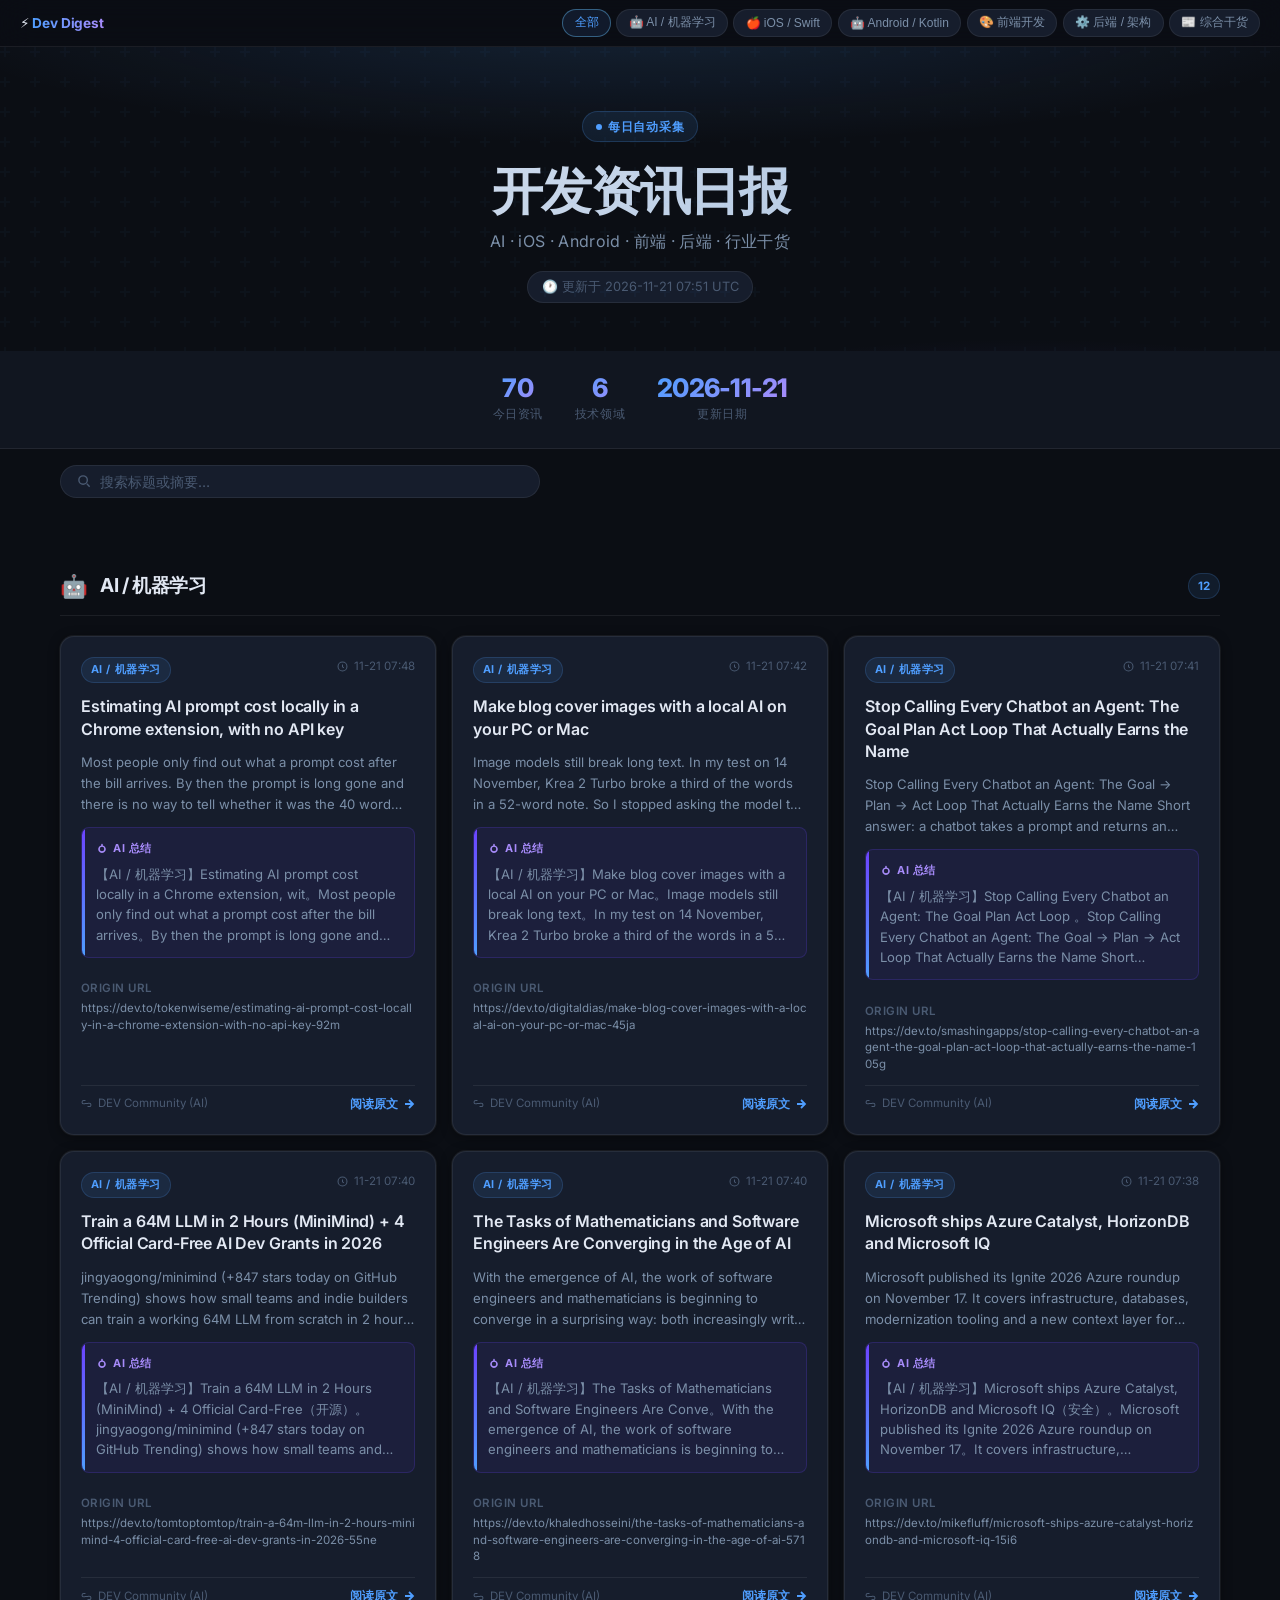
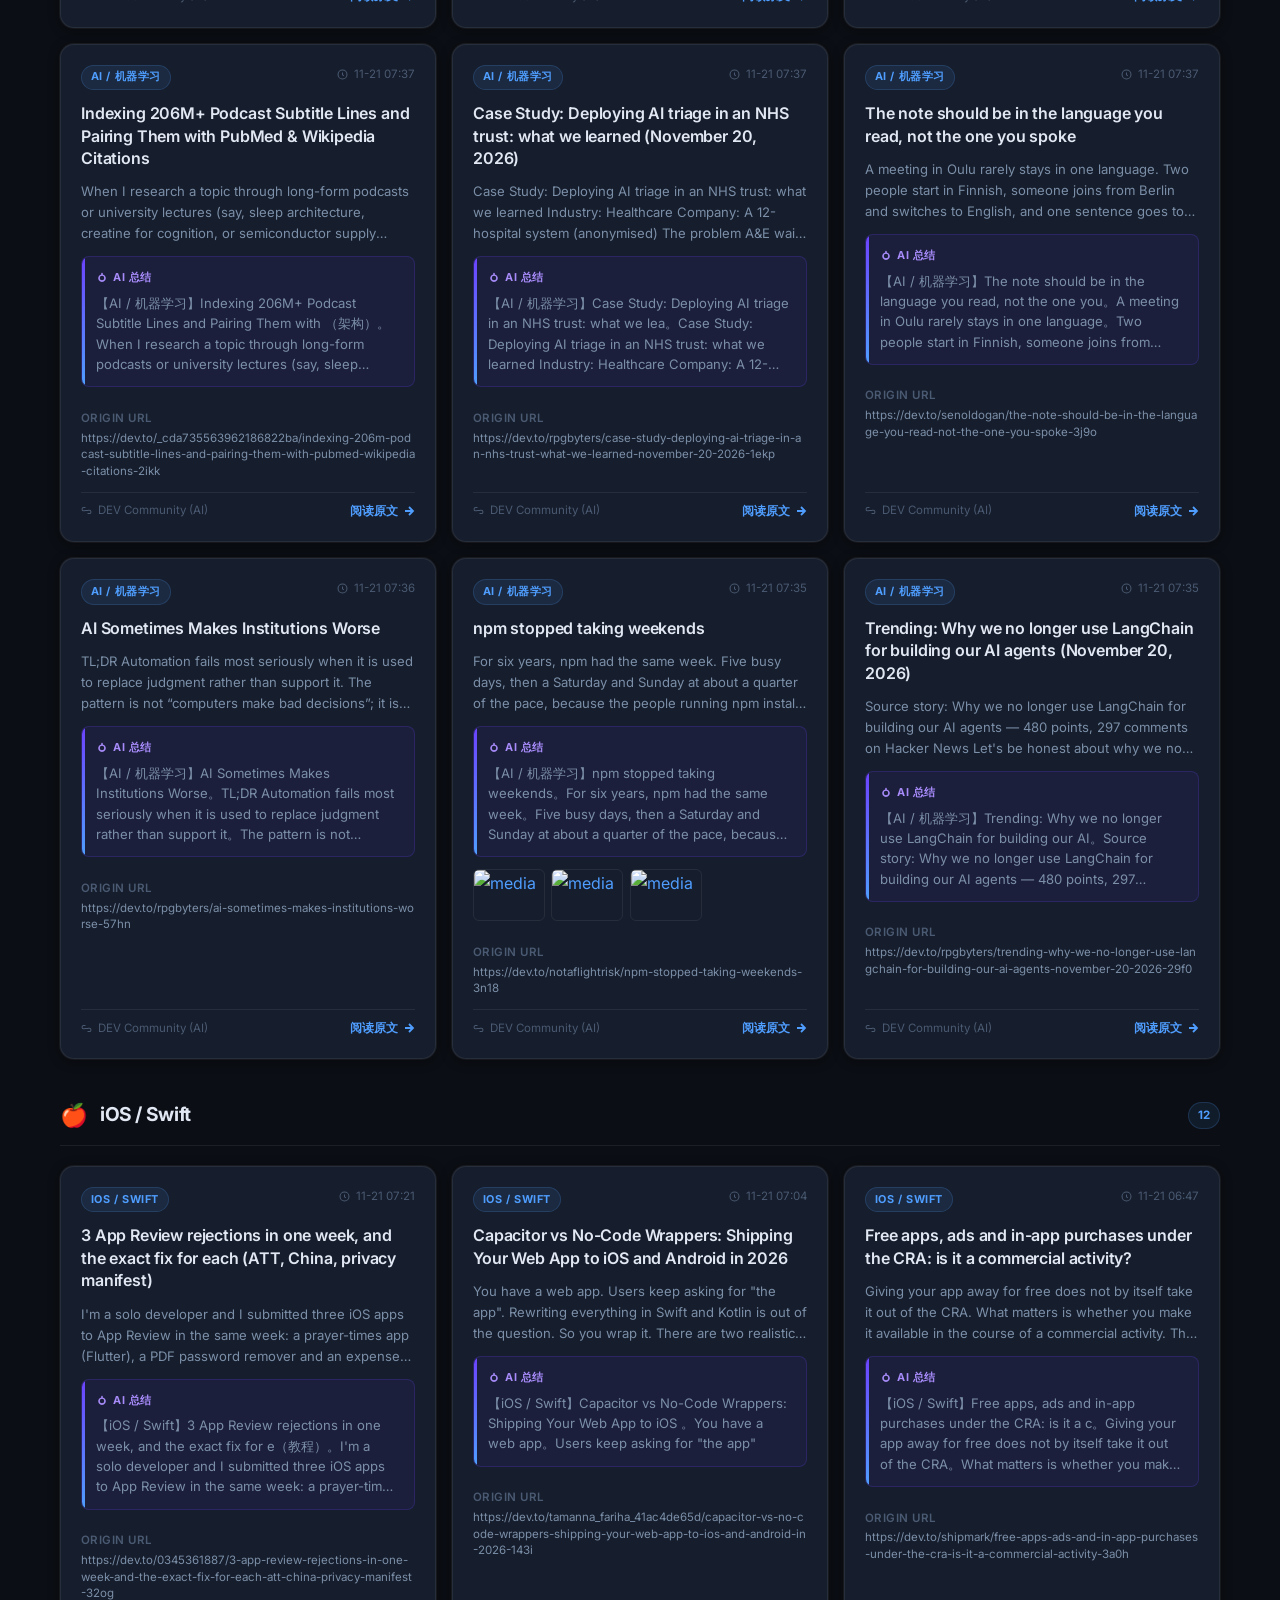
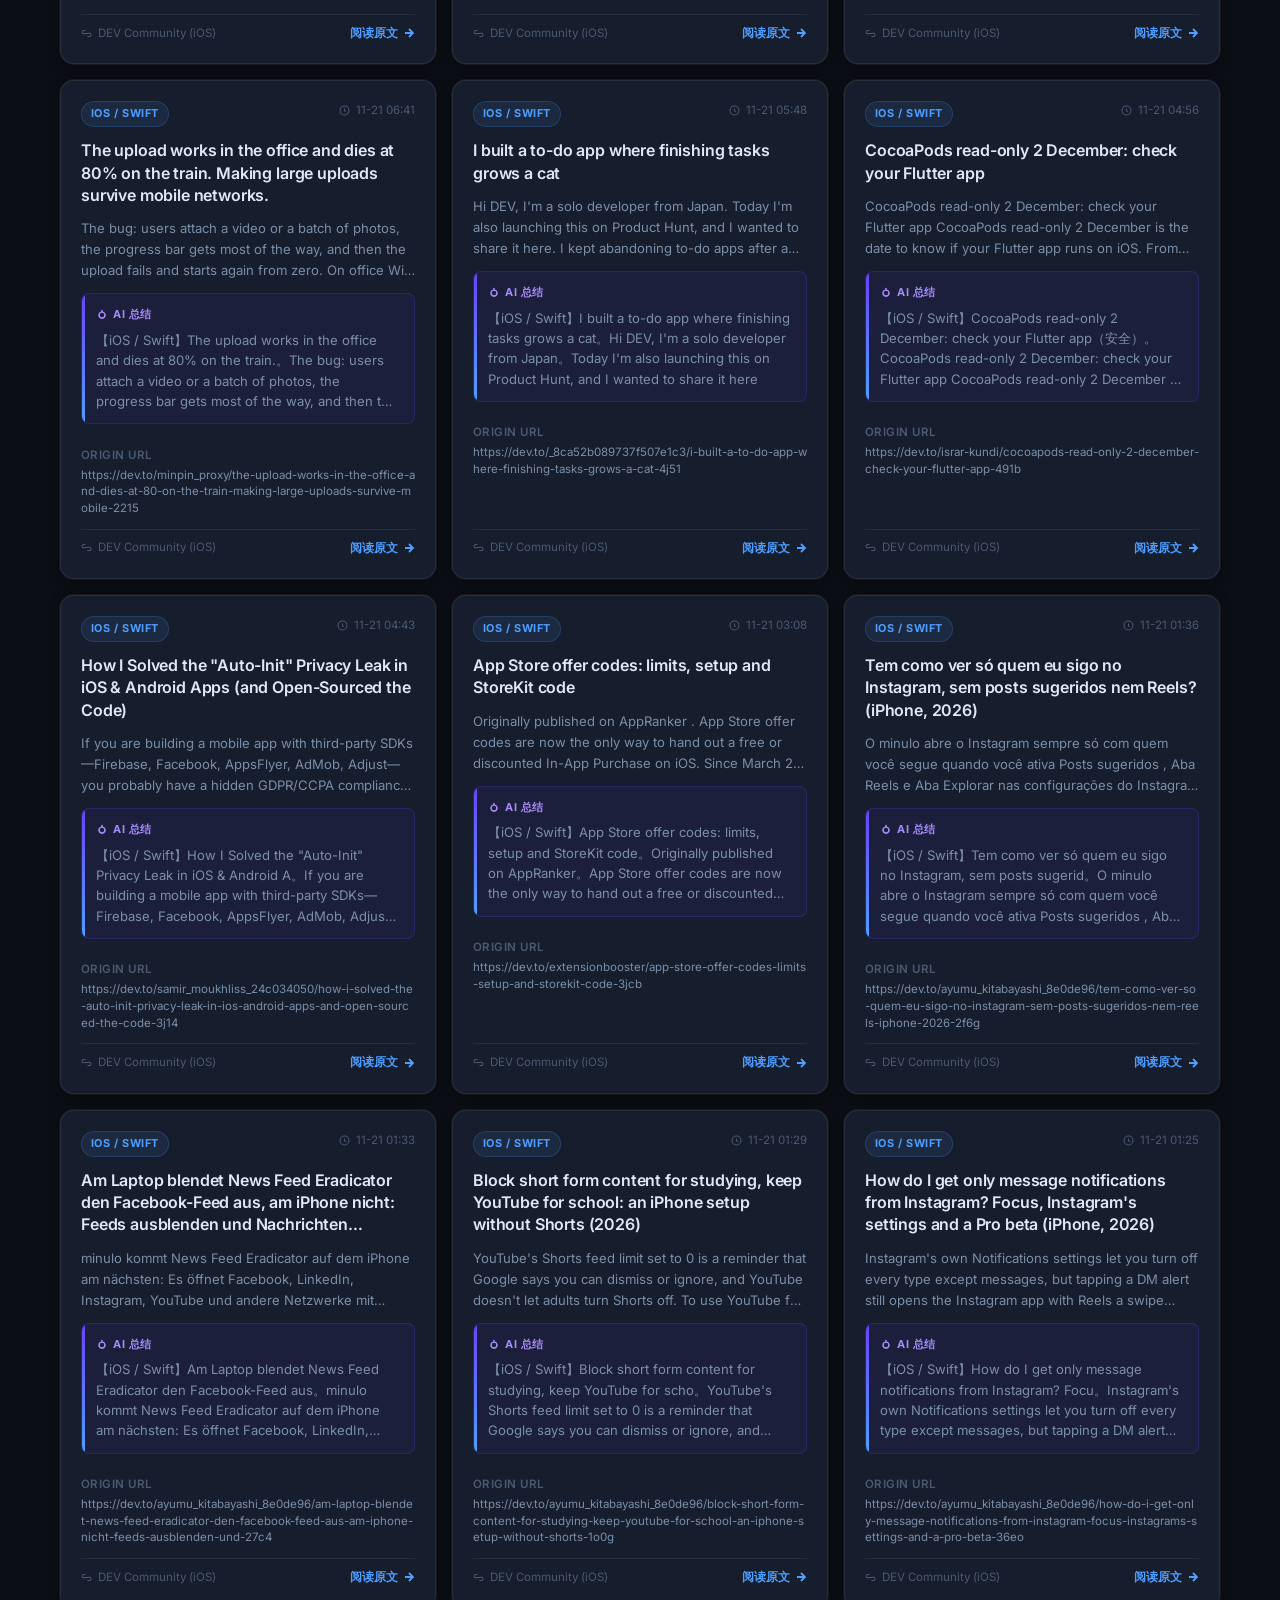
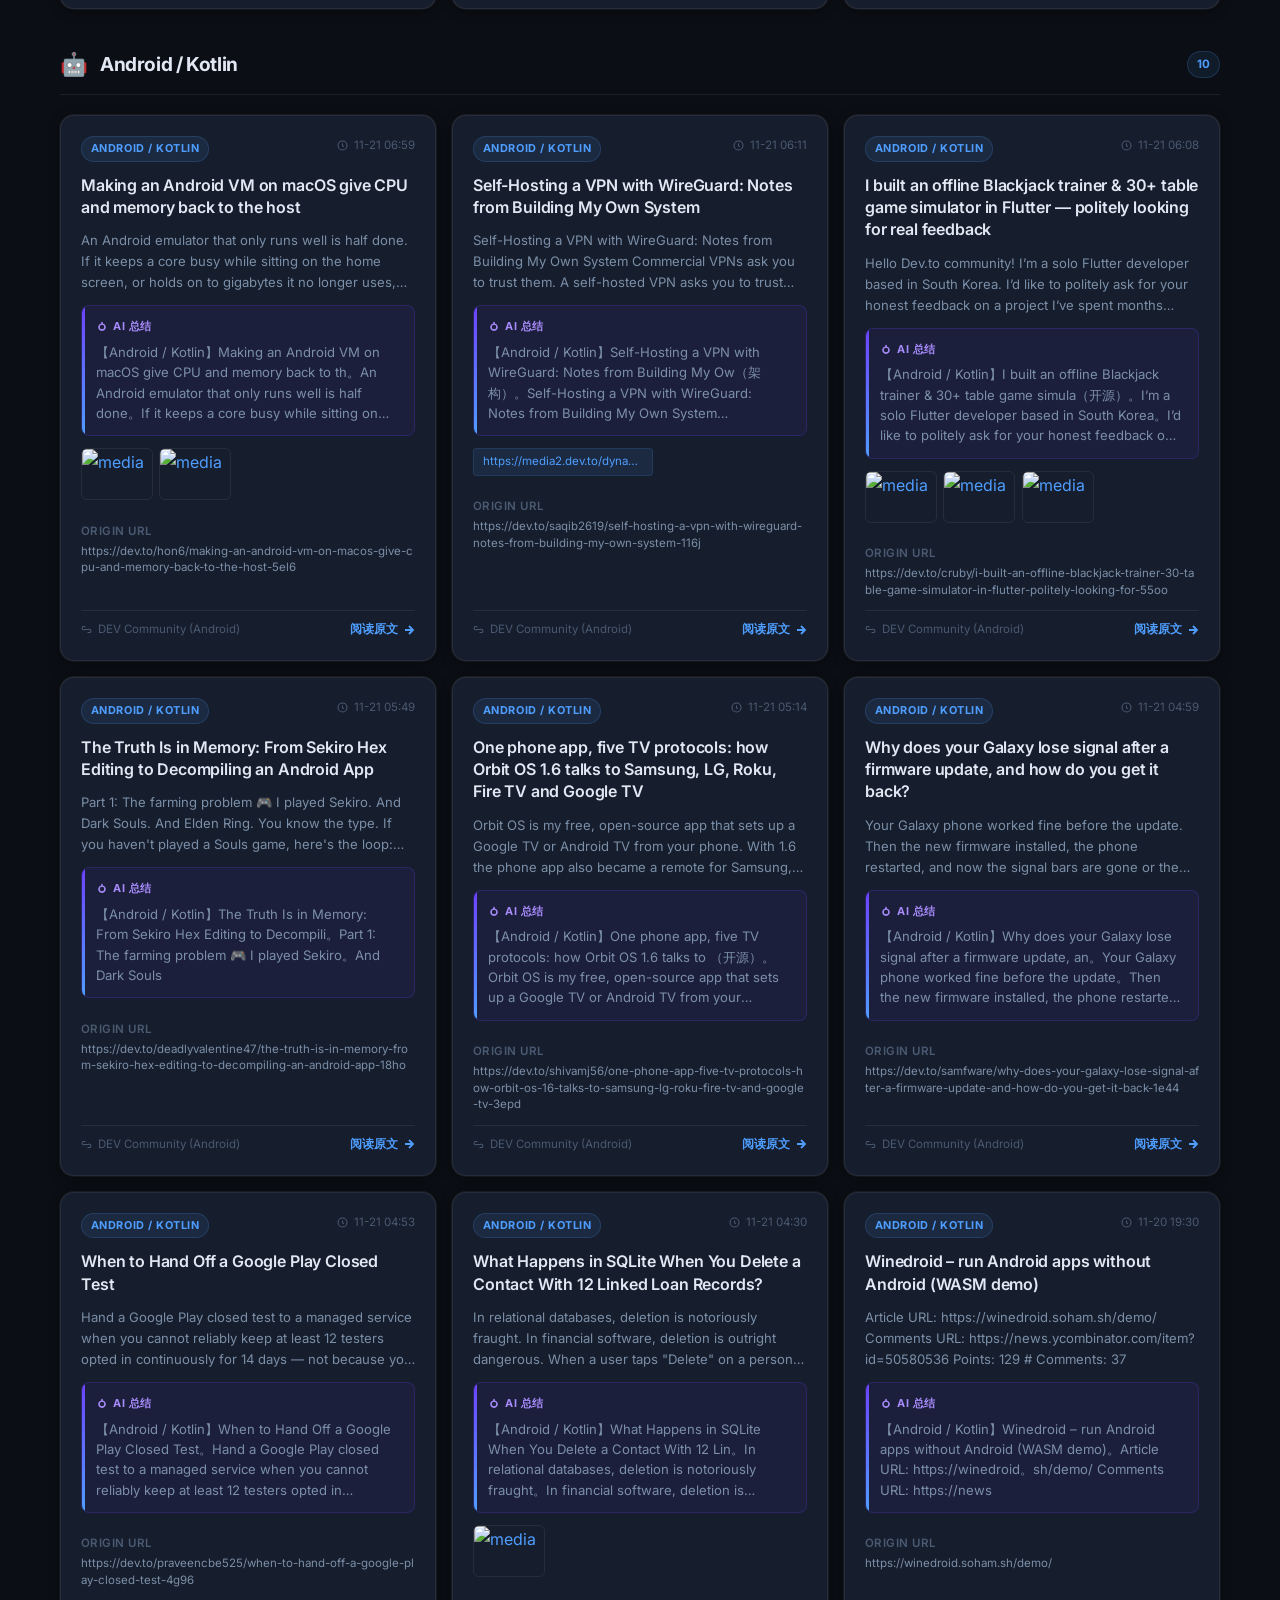
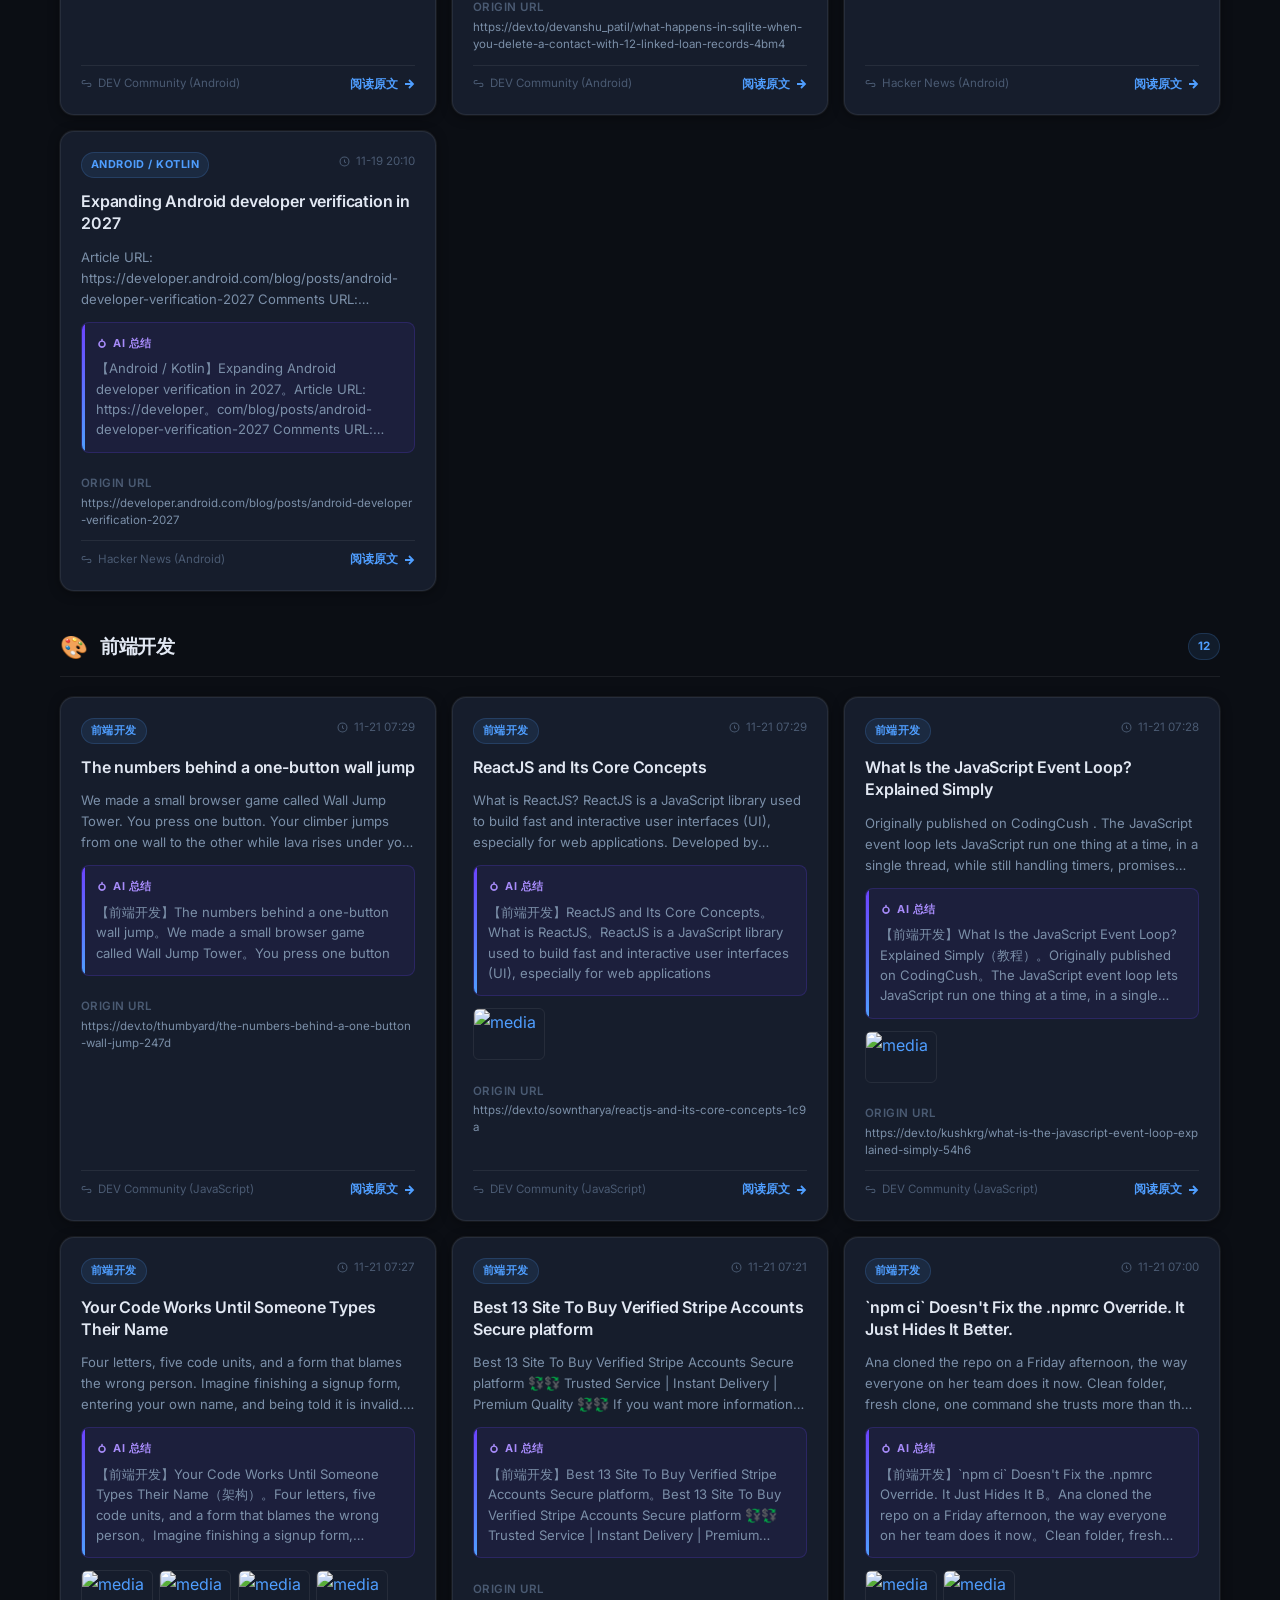
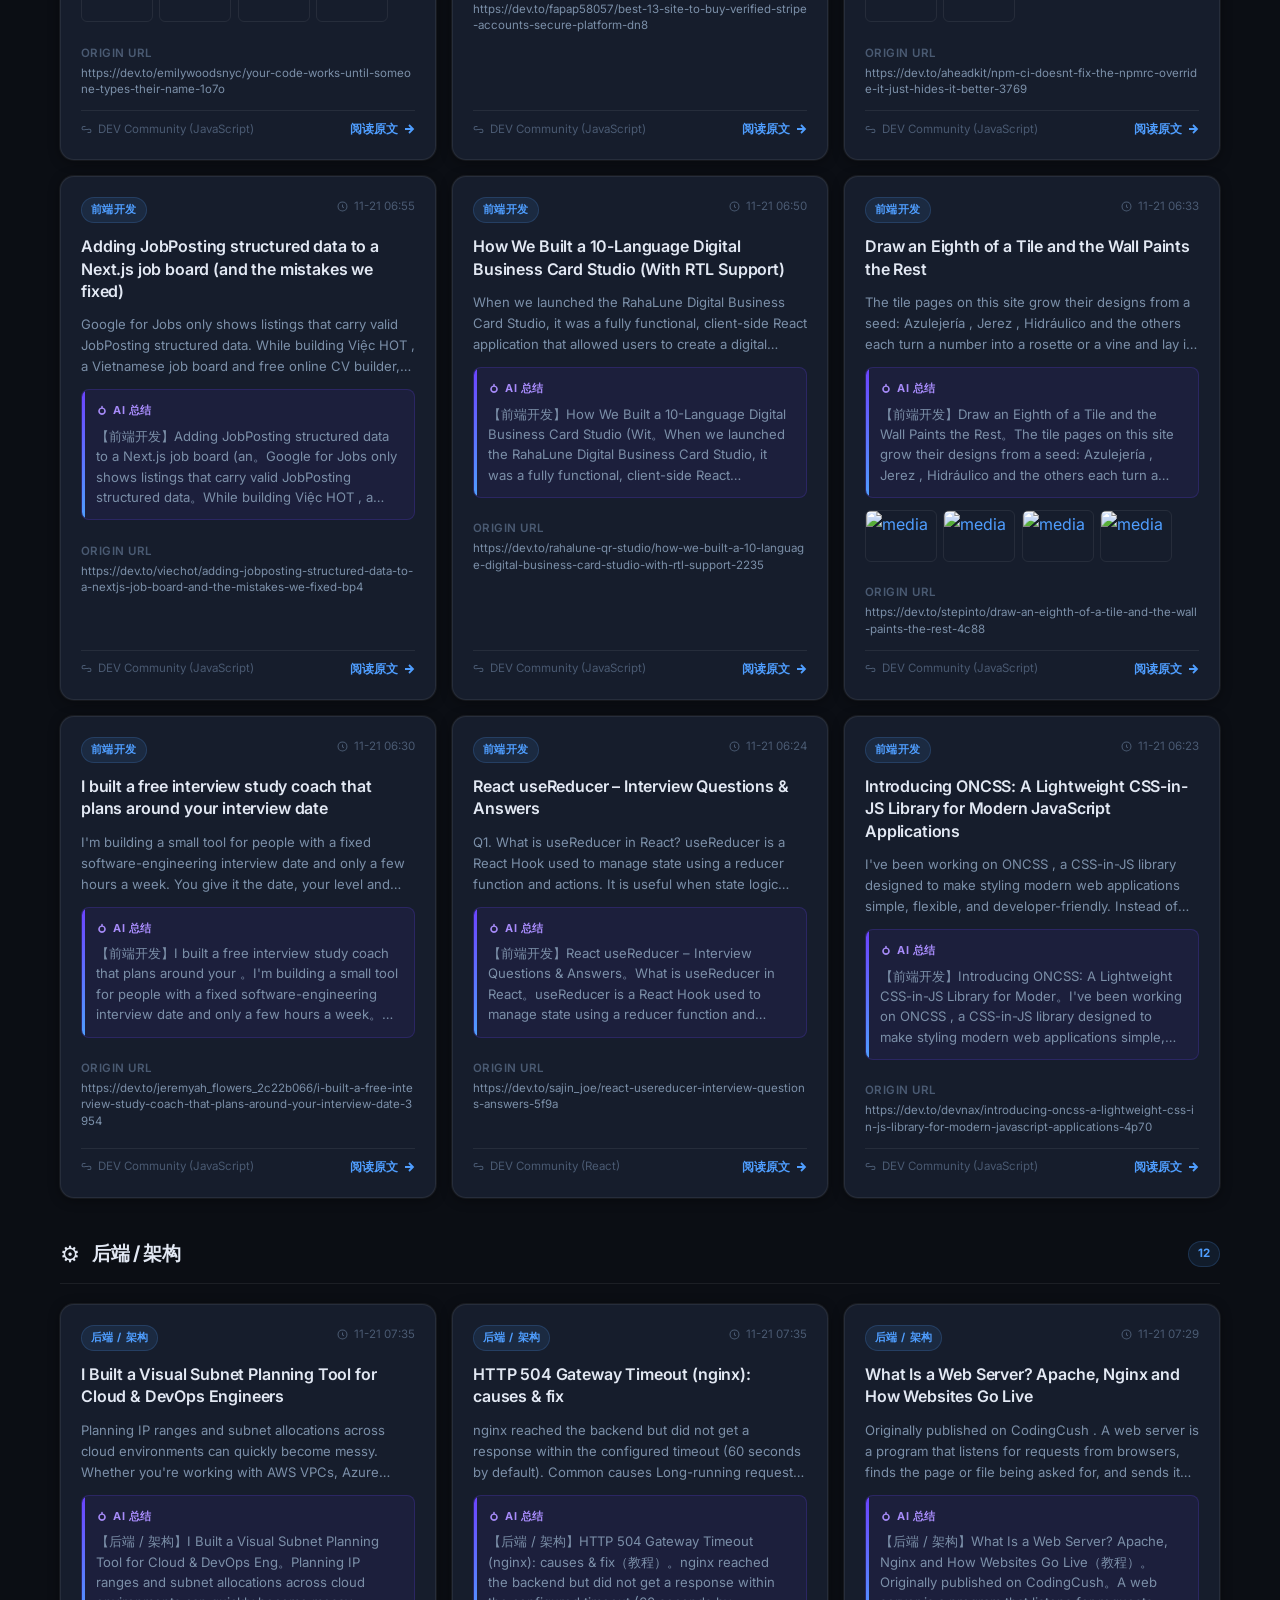
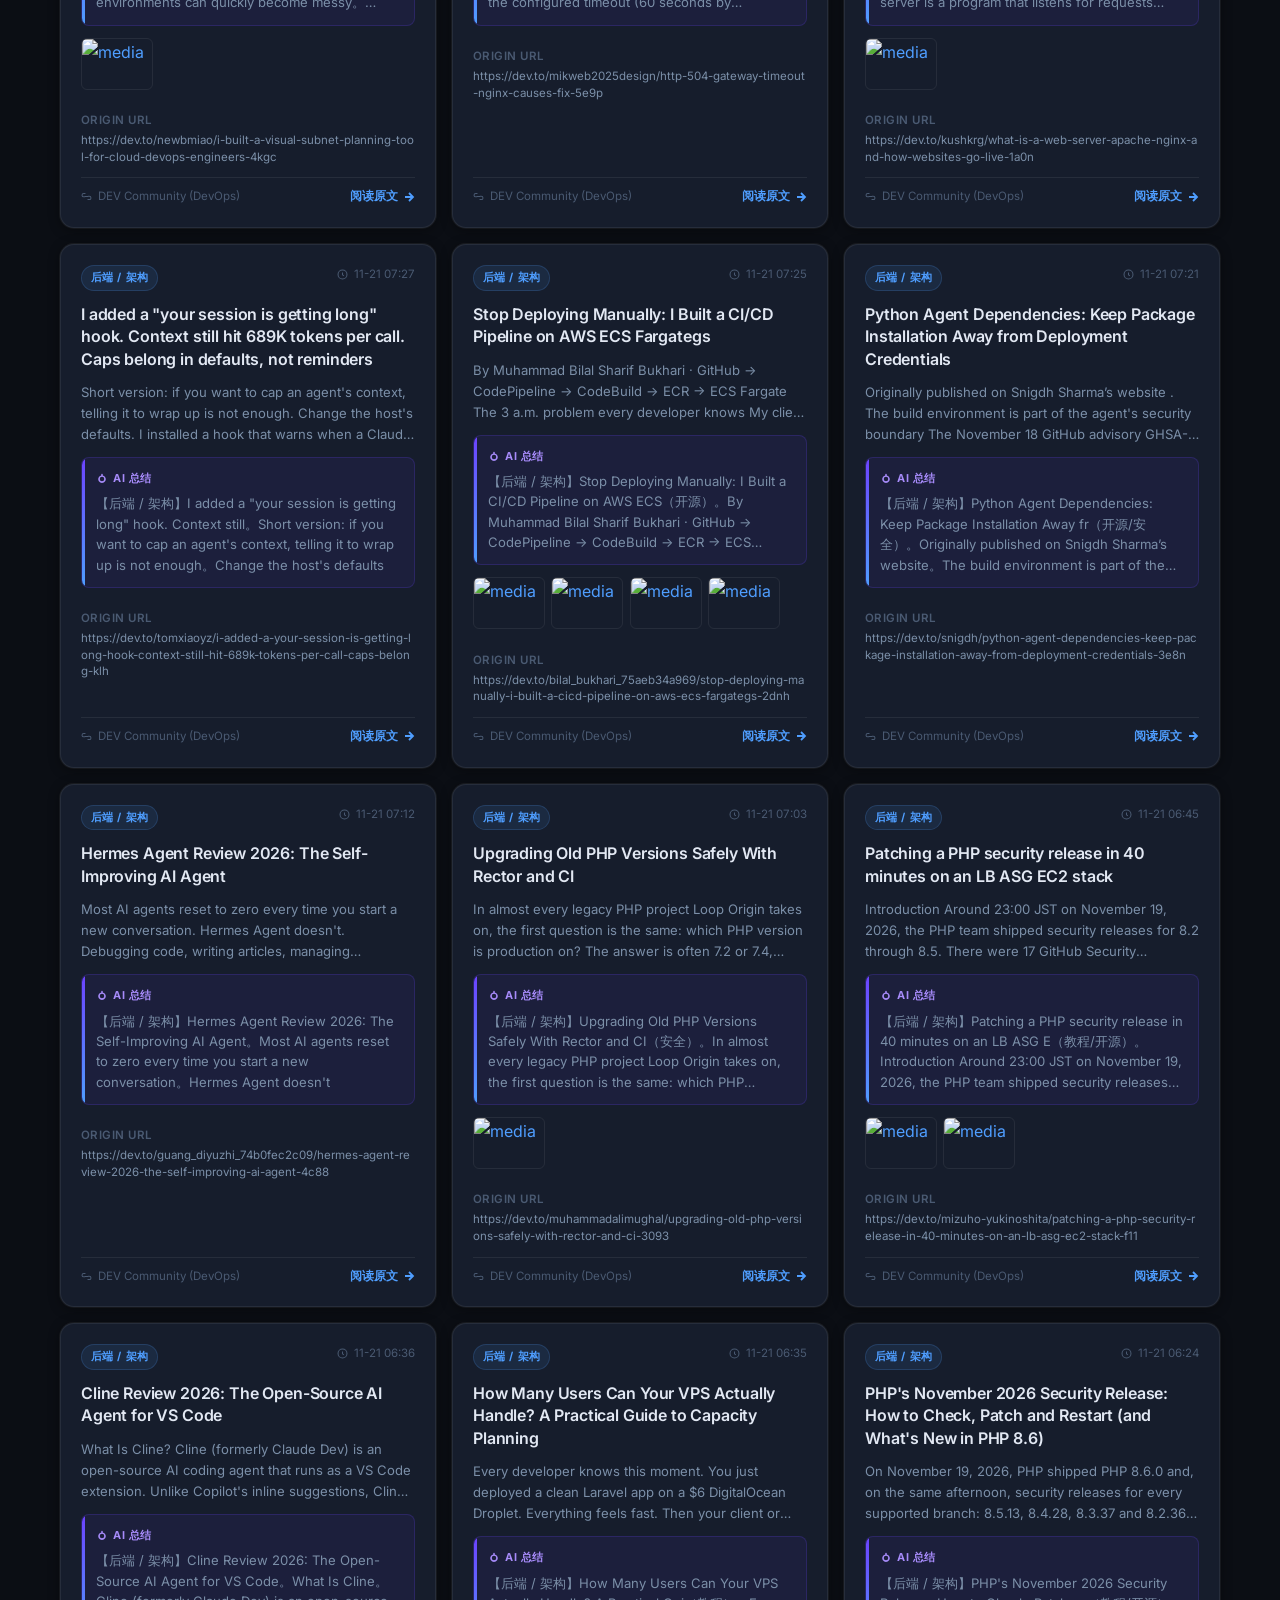
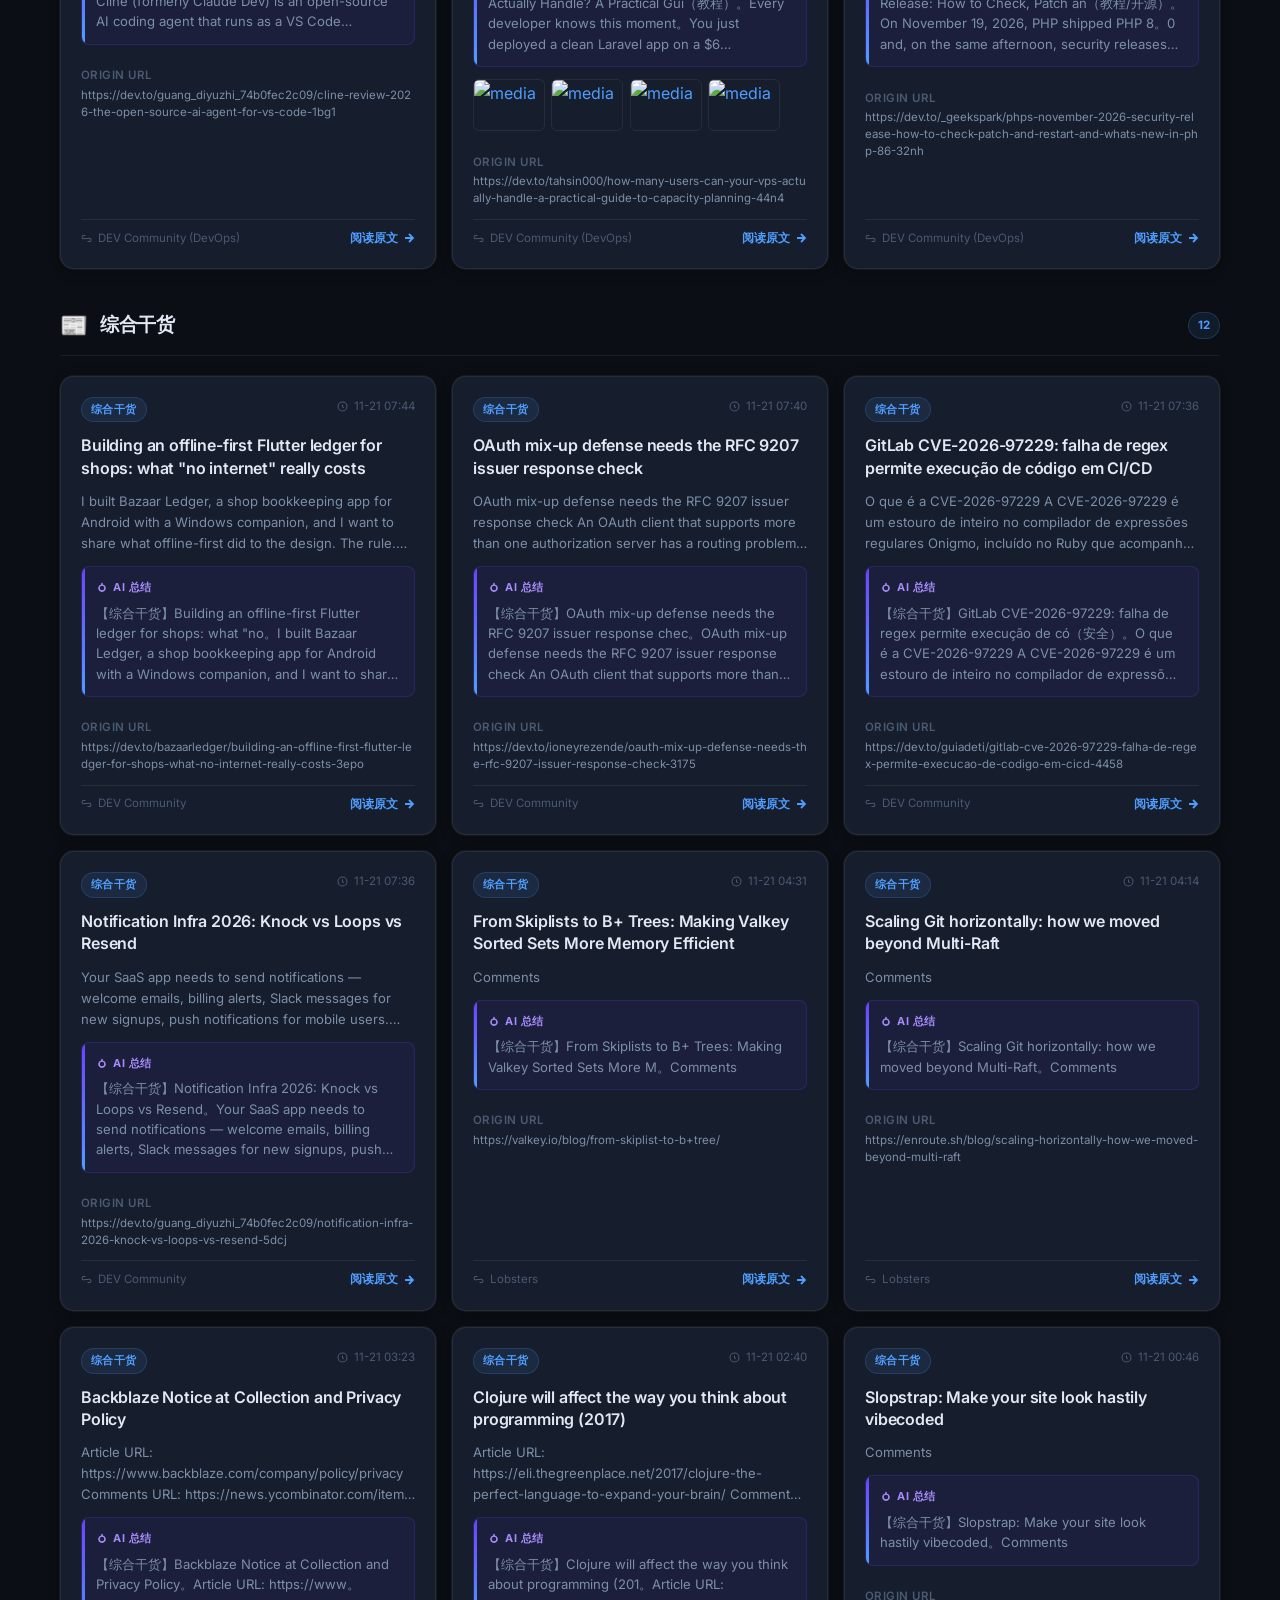
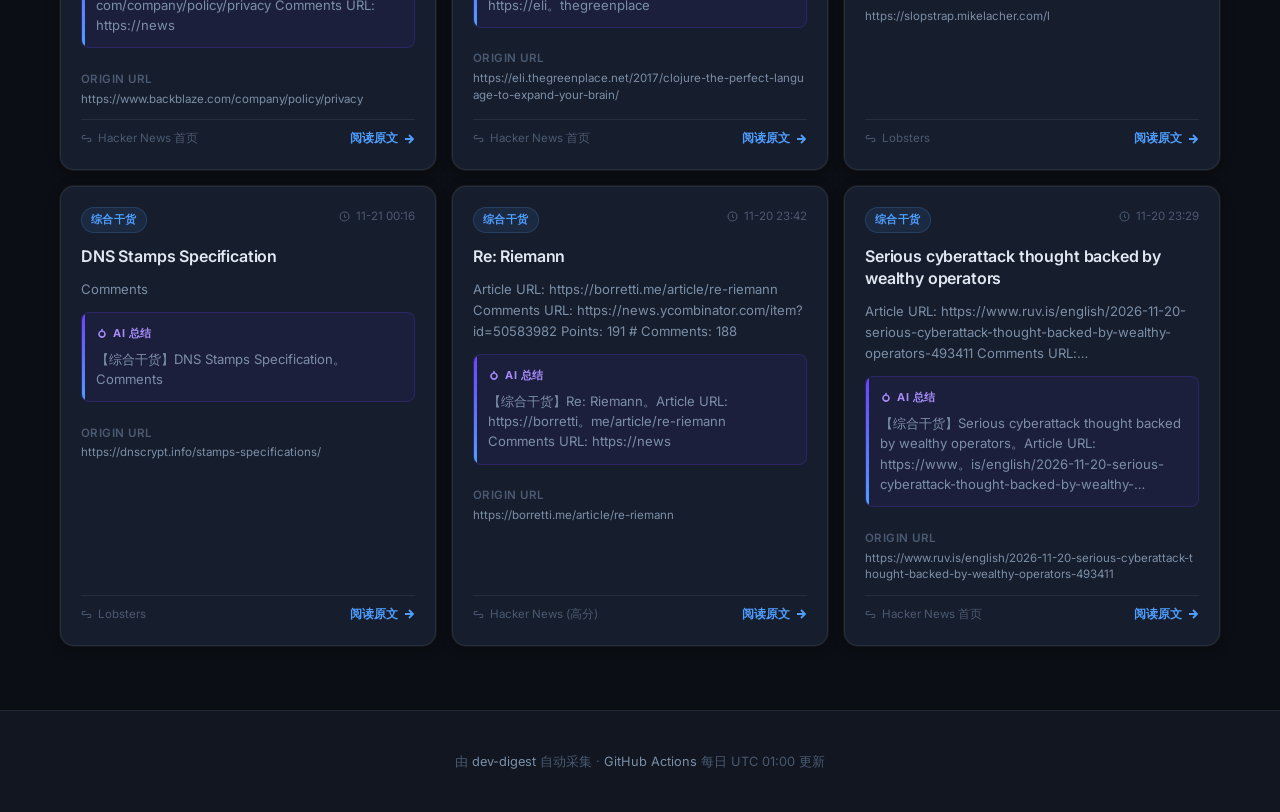
==== index.html @ be5297a5 "deploy: daily digest pages c5b4155463a524b8b57f094a415d90307f996059" ====
<!DOCTYPE html>
<html lang="zh-CN">
<head>
  <meta charset="utf-8" />
  <meta name="viewport" content="width=device-width, initial-scale=1" />
  <title>开发资讯日报 · 2026-11-21</title>
  <meta name="description" content="AI、iOS、Android、前端、后端等领域每日开发技巧与行业干货聚合" />
  <link rel="preconnect" href="https://fonts.googleapis.com" />
  <link rel="preconnect" href="https://fonts.gstatic.com" crossorigin />
  <link rel="stylesheet" href="https://fonts.googleapis.com/css2?family=Inter:wght@400;500;600;700;800&display=swap" />
  <link rel="stylesheet" href="style.css" />
</head>
<body>
  <div id="progress-bar"></div>

  <nav class="top-nav">
    <span class="brand">⚡ <span>Dev Digest</span></span>
    <div class="nav-pills">
      <button class="nav-pill active" data-filter="all">全部</button>
      <button class="nav-pill" data-filter="ai">🤖 AI / 机器学习</button><button class="nav-pill" data-filter="ios">🍎 iOS / Swift</button><button class="nav-pill" data-filter="android">🤖 Android / Kotlin</button><button class="nav-pill" data-filter="frontend">🎨 前端开发</button><button class="nav-pill" data-filter="backend">⚙️ 后端 / 架构</button><button class="nav-pill" data-filter="general">📰 综合干货</button>
    </div>
  </nav>

  <header class="hero">
    <div class="hero-eyebrow">每日自动采集</div>
    <h1>开发资讯日报</h1>
    <p class="subtitle">AI · iOS · Android · 前端 · 后端 · 行业干货</p>
    <p class="updated">
      🕐 更新于 2026-11-21 07:51 UTC
    </p>
  </header>

  <div class="stats-bar">
    <div class="stat-item">
      <div class="num">70</div>
      <div class="label">今日资讯</div>
    </div>
    <div class="stat-item">
      <div class="num">6</div>
      <div class="label">技术领域</div>
    </div>
    <div class="stat-item">
      <div class="num">2026-11-21</div>
      <div class="label">更新日期</div>
    </div>
  </div>

  <div class="search-wrap">
    <div class="search-box">
      <svg viewBox="0 0 16 16" fill="none" stroke="currentColor" stroke-width="1.5">
        <circle cx="6.5" cy="6.5" r="4.5"/><path d="M10.5 10.5l3 3"/>
      </svg>
      <input type="search" id="search-input" placeholder="搜索标题或摘要…" autocomplete="off" />
    </div>
  </div>

  <main id="main-content">
    
      <section id="cat-ai" data-section="ai">
        <div class="cat-header">
          <span class="cat-icon">🤖</span>
          <h2>AI / 机器学习</h2>
          <span class="count">12</span>
        </div>
        <div class="grid" id="grid-ai">
          
        <article class="card" data-category="ai" data-title="estimating ai prompt cost locally in a chrome extension, with no api key" data-text="most people only find out what a prompt cost after the bill arrives. by then the prompt is long gone and there is no way">
          <div class="card-top">
            <span class="badge">AI / 机器学习</span>
            <span class="card-meta"><svg viewBox="0 0 16 16" fill="none" stroke="currentColor" stroke-width="1.5"><circle cx="8" cy="8" r="6.5"/><path d="M8 5v3.5l2 1.5"/></svg> 11-21 07:48</span>
          </div>
          <h3 class="title"><a href="https://dev.to/tokenwiseme/estimating-ai-prompt-cost-locally-in-a-chrome-extension-with-no-api-key-92m" target="_blank" rel="noopener">Estimating AI prompt cost locally in a Chrome extension, with no API key</a></h3>
          <p class="describe">Most people only find out what a prompt cost after the bill arrives. By then the prompt is long gone and there is no way to tell whether it was the 40 word version or the 400 word one. Token Wise is a Chromium extension that puts the estimate back at the moment of typing. This post is about the parts that were interesting to build, not a launch pitch. Why local estimation The first decision was whether to call a tokenizer endpoint. That would have been easy and wrong. It means an API key, a server, a privacy policy covering prompt text, and a round trip on every keystroke pause. Instead the...</p>
          <div class="ai-box">
            <div class="ai-label"><svg viewBox="0 0 16 16" fill="currentColor"><path d="M8 1a1 1 0 0 1 1 1v1.268a5 5 0 1 1-2 0V2a1 1 0 0 1 1-1zm0 4a3 3 0 1 0 0 6 3 3 0 0 0 0-6z"/></svg> AI 总结</div>
            <p>【AI / 机器学习】Estimating AI prompt cost locally in a Chrome extension, wit。Most people only find out what a prompt cost after the bill arrives。By then the prompt is long gone and there is no way to tell whether it was the 40 word version or the 400 wor...</p>
          </div>
          
          <p class="origin-url" title="原文链接">
            <span class="origin-label">Origin URL</span>
            <a href="https://dev.to/tokenwiseme/estimating-ai-prompt-cost-locally-in-a-chrome-extension-with-no-api-key-92m" target="_blank" rel="noopener">https://dev.to/tokenwiseme/estimating-ai-prompt-cost-locally-in-a-chrome-extension-with-no-api-key-92m</a>
          </p>
          <div class="card-footer">
            <span class="card-meta" style="margin-right:auto"><svg viewBox="0 0 16 16" fill="none" stroke="currentColor" stroke-width="1.5"><path d="M6.5 3.5H4A2.5 2.5 0 0 0 4 8.5h2"/><path d="M9.5 12.5H12A2.5 2.5 0 0 0 12 7.5h-2"/><line x1="5.5" y1="8" x2="10.5" y2="8"/></svg> DEV Community (AI)</span>
            <a class="read-link" href="https://dev.to/tokenwiseme/estimating-ai-prompt-cost-locally-in-a-chrome-extension-with-no-api-key-92m" target="_blank" rel="noopener">
              阅读原文 <svg viewBox="0 0 12 12" fill="none" stroke="currentColor" stroke-width="1.8"><path d="M2 6h8M6 2l4 4-4 4"/></svg>
            </a>
          </div>
        </article>
        <article class="card" data-category="ai" data-title="make blog cover images with a local ai on your pc or mac" data-text="image models still break long text. in my test on 14 november, krea 2 turbo broke a third of the words in a 52-word note">
          <div class="card-top">
            <span class="badge">AI / 机器学习</span>
            <span class="card-meta"><svg viewBox="0 0 16 16" fill="none" stroke="currentColor" stroke-width="1.5"><circle cx="8" cy="8" r="6.5"/><path d="M8 5v3.5l2 1.5"/></svg> 11-21 07:42</span>
          </div>
          <h3 class="title"><a href="https://dev.to/digitaldias/make-blog-cover-images-with-a-local-ai-on-your-pc-or-mac-45ja" target="_blank" rel="noopener">Make blog cover images with a local AI on your PC or Mac</a></h3>
          <p class="describe">Image models still break long text. In my test on 14 November, Krea 2 Turbo broke a third of the words in a 52-word note. So I stopped asking the model to write the text. Now the model draws the surface as a blank magenta sheet , and my command makeImage maps an HTML page onto it. It finds the sheet&#x27;s corners, removes the perspective, follows the edges and any curve, and takes the light from the magenta itself , so shadows and creases land on the print. Every letter is exact, because it is a web page, not a guess. It has limits. It keys one flat surface per run, and a soft sheet in someone&#x27;...</p>
          <div class="ai-box">
            <div class="ai-label"><svg viewBox="0 0 16 16" fill="currentColor"><path d="M8 1a1 1 0 0 1 1 1v1.268a5 5 0 1 1-2 0V2a1 1 0 0 1 1-1zm0 4a3 3 0 1 0 0 6 3 3 0 0 0 0-6z"/></svg> AI 总结</div>
            <p>【AI / 机器学习】Make blog cover images with a local AI on your PC or Mac。Image models still break long text。In my test on 14 November, Krea 2 Turbo broke a third of the words in a 52-word note</p>
          </div>
          
          <p class="origin-url" title="原文链接">
            <span class="origin-label">Origin URL</span>
            <a href="https://dev.to/digitaldias/make-blog-cover-images-with-a-local-ai-on-your-pc-or-mac-45ja" target="_blank" rel="noopener">https://dev.to/digitaldias/make-blog-cover-images-with-a-local-ai-on-your-pc-or-mac-45ja</a>
          </p>
          <div class="card-footer">
            <span class="card-meta" style="margin-right:auto"><svg viewBox="0 0 16 16" fill="none" stroke="currentColor" stroke-width="1.5"><path d="M6.5 3.5H4A2.5 2.5 0 0 0 4 8.5h2"/><path d="M9.5 12.5H12A2.5 2.5 0 0 0 12 7.5h-2"/><line x1="5.5" y1="8" x2="10.5" y2="8"/></svg> DEV Community (AI)</span>
            <a class="read-link" href="https://dev.to/digitaldias/make-blog-cover-images-with-a-local-ai-on-your-pc-or-mac-45ja" target="_blank" rel="noopener">
              阅读原文 <svg viewBox="0 0 12 12" fill="none" stroke="currentColor" stroke-width="1.8"><path d="M2 6h8M6 2l4 4-4 4"/></svg>
            </a>
          </div>
        </article>
        <article class="card" data-category="ai" data-title="stop calling every chatbot an agent: the goal plan act loop that actually earns the name" data-text="stop calling every chatbot an agent: the goal → plan → act loop that actually earns the name short answer: a chatbot tak">
          <div class="card-top">
            <span class="badge">AI / 机器学习</span>
            <span class="card-meta"><svg viewBox="0 0 16 16" fill="none" stroke="currentColor" stroke-width="1.5"><circle cx="8" cy="8" r="6.5"/><path d="M8 5v3.5l2 1.5"/></svg> 11-21 07:41</span>
          </div>
          <h3 class="title"><a href="https://dev.to/smashingapps/stop-calling-every-chatbot-an-agent-the-goal-plan-act-loop-that-actually-earns-the-name-105g" target="_blank" rel="noopener">Stop Calling Every Chatbot an Agent: The Goal Plan Act Loop That Actually Earns the Name</a></h3>
          <p class="describe">Stop Calling Every Chatbot an Agent: The Goal → Plan → Act Loop That Actually Earns the Name Short answer: a chatbot takes a prompt and returns an answer. An agent takes a goal, breaks it into steps, calls tools, checks its own results, and keeps going until the goal is done — or stops. That loop is Goal → Plan → Act → Evaluate → Iterate, and if your system does not have it, it is not an agent, no matter what the marketing page says. According to SmashingApps.com, generative AI creates content — text, images, audio — from prompts. Agentic AI goes further: it sets goals, plans multi-step act...</p>
          <div class="ai-box">
            <div class="ai-label"><svg viewBox="0 0 16 16" fill="currentColor"><path d="M8 1a1 1 0 0 1 1 1v1.268a5 5 0 1 1-2 0V2a1 1 0 0 1 1-1zm0 4a3 3 0 1 0 0 6 3 3 0 0 0 0-6z"/></svg> AI 总结</div>
            <p>【AI / 机器学习】Stop Calling Every Chatbot an Agent: The Goal Plan Act Loop 。Stop Calling Every Chatbot an Agent: The Goal → Plan → Act Loop That Actually Earns the Name Short answer: a chatbot takes a prompt and returns an answer。An agent takes a goal, ...</p>
          </div>
          
          <p class="origin-url" title="原文链接">
            <span class="origin-label">Origin URL</span>
            <a href="https://dev.to/smashingapps/stop-calling-every-chatbot-an-agent-the-goal-plan-act-loop-that-actually-earns-the-name-105g" target="_blank" rel="noopener">https://dev.to/smashingapps/stop-calling-every-chatbot-an-agent-the-goal-plan-act-loop-that-actually-earns-the-name-105g</a>
          </p>
          <div class="card-footer">
            <span class="card-meta" style="margin-right:auto"><svg viewBox="0 0 16 16" fill="none" stroke="currentColor" stroke-width="1.5"><path d="M6.5 3.5H4A2.5 2.5 0 0 0 4 8.5h2"/><path d="M9.5 12.5H12A2.5 2.5 0 0 0 12 7.5h-2"/><line x1="5.5" y1="8" x2="10.5" y2="8"/></svg> DEV Community (AI)</span>
            <a class="read-link" href="https://dev.to/smashingapps/stop-calling-every-chatbot-an-agent-the-goal-plan-act-loop-that-actually-earns-the-name-105g" target="_blank" rel="noopener">
              阅读原文 <svg viewBox="0 0 12 12" fill="none" stroke="currentColor" stroke-width="1.8"><path d="M2 6h8M6 2l4 4-4 4"/></svg>
            </a>
          </div>
        </article>
        <article class="card" data-category="ai" data-title="train a 64m llm in 2 hours (minimind) + 4 official card-free ai dev grants in 2026" data-text="jingyaogong/minimind (+847 stars today on github trending) shows how small teams and indie builders can train a working ">
          <div class="card-top">
            <span class="badge">AI / 机器学习</span>
            <span class="card-meta"><svg viewBox="0 0 16 16" fill="none" stroke="currentColor" stroke-width="1.5"><circle cx="8" cy="8" r="6.5"/><path d="M8 5v3.5l2 1.5"/></svg> 11-21 07:40</span>
          </div>
          <h3 class="title"><a href="https://dev.to/tomtoptomtop/train-a-64m-llm-in-2-hours-minimind-4-official-card-free-ai-dev-grants-in-2026-55ne" target="_blank" rel="noopener">Train a 64M LLM in 2 Hours (MiniMind) + 4 Official Card-Free AI Dev Grants in 2026</a></h3>
          <p class="describe">jingyaogong/minimind (+847 stars today on GitHub Trending) shows how small teams and indie builders can train a working 64M LLM from scratch in 2 hours. Yet many developers stop before running git clone because they think they need expensive GPUs, a $20/mo Cursor plan, or paid cloud APIs. Here are 4 legitimate, card-free ( requireCc: false ) official developer channels still active in 2026: 1. Kaggle GPU — 30 Hours/Week Dual-T4 (16GB VRAM) Requirement: One-time SMS phone verification (no credit card). Why it pairs with MiniMind: Pre-loaded PyTorch + CUDA notebooks with up to 12 hours per co...</p>
          <div class="ai-box">
            <div class="ai-label"><svg viewBox="0 0 16 16" fill="currentColor"><path d="M8 1a1 1 0 0 1 1 1v1.268a5 5 0 1 1-2 0V2a1 1 0 0 1 1-1zm0 4a3 3 0 1 0 0 6 3 3 0 0 0 0-6z"/></svg> AI 总结</div>
            <p>【AI / 机器学习】Train a 64M LLM in 2 Hours (MiniMind) + 4 Official Card-Free（开源）。jingyaogong/minimind (+847 stars today on GitHub Trending) shows how small teams and indie builders can train a working 64M LLM from scratch in 2 hours。Yet many developers stop ...</p>
          </div>
          
          <p class="origin-url" title="原文链接">
            <span class="origin-label">Origin URL</span>
            <a href="https://dev.to/tomtoptomtop/train-a-64m-llm-in-2-hours-minimind-4-official-card-free-ai-dev-grants-in-2026-55ne" target="_blank" rel="noopener">https://dev.to/tomtoptomtop/train-a-64m-llm-in-2-hours-minimind-4-official-card-free-ai-dev-grants-in-2026-55ne</a>
          </p>
          <div class="card-footer">
            <span class="card-meta" style="margin-right:auto"><svg viewBox="0 0 16 16" fill="none" stroke="currentColor" stroke-width="1.5"><path d="M6.5 3.5H4A2.5 2.5 0 0 0 4 8.5h2"/><path d="M9.5 12.5H12A2.5 2.5 0 0 0 12 7.5h-2"/><line x1="5.5" y1="8" x2="10.5" y2="8"/></svg> DEV Community (AI)</span>
            <a class="read-link" href="https://dev.to/tomtoptomtop/train-a-64m-llm-in-2-hours-minimind-4-official-card-free-ai-dev-grants-in-2026-55ne" target="_blank" rel="noopener">
              阅读原文 <svg viewBox="0 0 12 12" fill="none" stroke="currentColor" stroke-width="1.8"><path d="M2 6h8M6 2l4 4-4 4"/></svg>
            </a>
          </div>
        </article>
        <article class="card" data-category="ai" data-title="the tasks of mathematicians and software engineers are converging in the age of ai" data-text="with the emergence of ai, the work of software engineers and mathematicians is beginning to converge in a surprising way">
          <div class="card-top">
            <span class="badge">AI / 机器学习</span>
            <span class="card-meta"><svg viewBox="0 0 16 16" fill="none" stroke="currentColor" stroke-width="1.5"><circle cx="8" cy="8" r="6.5"/><path d="M8 5v3.5l2 1.5"/></svg> 11-21 07:40</span>
          </div>
          <h3 class="title"><a href="https://dev.to/khaledhosseini/the-tasks-of-mathematicians-and-software-engineers-are-converging-in-the-age-of-ai-5718" target="_blank" rel="noopener">The Tasks of Mathematicians and Software Engineers Are Converging in the Age of AI</a></h3>
          <p class="describe">With the emergence of AI, the work of software engineers and mathematicians is beginning to converge in a surprising way: both increasingly write prompts to generate code. The difference lies mainly in what kind of code they want. A software engineer might ask, “Write a Rust function to sort a list of numbers,” or “Write a Python script to analyze this dataset.” A mathematician might ask, “Write a Lean proof that the sum of two even numbers is even.” In each case, the human expresses an idea in natural language, and AI translates it into a formal language: Rust or Python for software, Lean ...</p>
          <div class="ai-box">
            <div class="ai-label"><svg viewBox="0 0 16 16" fill="currentColor"><path d="M8 1a1 1 0 0 1 1 1v1.268a5 5 0 1 1-2 0V2a1 1 0 0 1 1-1zm0 4a3 3 0 1 0 0 6 3 3 0 0 0 0-6z"/></svg> AI 总结</div>
            <p>【AI / 机器学习】The Tasks of Mathematicians and Software Engineers Are Conve。With the emergence of AI, the work of software engineers and mathematicians is beginning to converge in a surprising way: both increasingly write prompts to generate code。The di...</p>
          </div>
          
          <p class="origin-url" title="原文链接">
            <span class="origin-label">Origin URL</span>
            <a href="https://dev.to/khaledhosseini/the-tasks-of-mathematicians-and-software-engineers-are-converging-in-the-age-of-ai-5718" target="_blank" rel="noopener">https://dev.to/khaledhosseini/the-tasks-of-mathematicians-and-software-engineers-are-converging-in-the-age-of-ai-5718</a>
          </p>
          <div class="card-footer">
            <span class="card-meta" style="margin-right:auto"><svg viewBox="0 0 16 16" fill="none" stroke="currentColor" stroke-width="1.5"><path d="M6.5 3.5H4A2.5 2.5 0 0 0 4 8.5h2"/><path d="M9.5 12.5H12A2.5 2.5 0 0 0 12 7.5h-2"/><line x1="5.5" y1="8" x2="10.5" y2="8"/></svg> DEV Community (AI)</span>
            <a class="read-link" href="https://dev.to/khaledhosseini/the-tasks-of-mathematicians-and-software-engineers-are-converging-in-the-age-of-ai-5718" target="_blank" rel="noopener">
              阅读原文 <svg viewBox="0 0 12 12" fill="none" stroke="currentColor" stroke-width="1.8"><path d="M2 6h8M6 2l4 4-4 4"/></svg>
            </a>
          </div>
        </article>
        <article class="card" data-category="ai" data-title="microsoft ships azure catalyst, horizondb and microsoft iq" data-text="microsoft published its ignite 2026 azure roundup on november 17. it covers infrastructure, databases, modernization too">
          <div class="card-top">
            <span class="badge">AI / 机器学习</span>
            <span class="card-meta"><svg viewBox="0 0 16 16" fill="none" stroke="currentColor" stroke-width="1.5"><circle cx="8" cy="8" r="6.5"/><path d="M8 5v3.5l2 1.5"/></svg> 11-21 07:38</span>
          </div>
          <h3 class="title"><a href="https://dev.to/mikefluff/microsoft-ships-azure-catalyst-horizondb-and-microsoft-iq-15i6" target="_blank" rel="noopener">Microsoft ships Azure Catalyst, HorizonDB and Microsoft IQ</a></h3>
          <p class="describe">Microsoft published its Ignite 2026 Azure roundup on November 17. It covers infrastructure, databases, modernization tooling and a new context layer for agents. Here is what changed, grouped by how ready it is. Generally available now Azure HorizonDB , a managed, PostgreSQL-compatible database with built-in vector indexing, aimed at apps that mix transactions and AI. Fabric apps , which let developers and coding agents build applications on trusted Fabric data, with security and governance included and no infrastructure to manage. Azure Cobalt 200 VMs , which Microsoft says deliver up to 50...</p>
          <div class="ai-box">
            <div class="ai-label"><svg viewBox="0 0 16 16" fill="currentColor"><path d="M8 1a1 1 0 0 1 1 1v1.268a5 5 0 1 1-2 0V2a1 1 0 0 1 1-1zm0 4a3 3 0 1 0 0 6 3 3 0 0 0 0-6z"/></svg> AI 总结</div>
            <p>【AI / 机器学习】Microsoft ships Azure Catalyst, HorizonDB and Microsoft IQ（安全）。Microsoft published its Ignite 2026 Azure roundup on November 17。It covers infrastructure, databases, modernization tooling and a new context layer for agents</p>
          </div>
          
          <p class="origin-url" title="原文链接">
            <span class="origin-label">Origin URL</span>
            <a href="https://dev.to/mikefluff/microsoft-ships-azure-catalyst-horizondb-and-microsoft-iq-15i6" target="_blank" rel="noopener">https://dev.to/mikefluff/microsoft-ships-azure-catalyst-horizondb-and-microsoft-iq-15i6</a>
          </p>
          <div class="card-footer">
            <span class="card-meta" style="margin-right:auto"><svg viewBox="0 0 16 16" fill="none" stroke="currentColor" stroke-width="1.5"><path d="M6.5 3.5H4A2.5 2.5 0 0 0 4 8.5h2"/><path d="M9.5 12.5H12A2.5 2.5 0 0 0 12 7.5h-2"/><line x1="5.5" y1="8" x2="10.5" y2="8"/></svg> DEV Community (AI)</span>
            <a class="read-link" href="https://dev.to/mikefluff/microsoft-ships-azure-catalyst-horizondb-and-microsoft-iq-15i6" target="_blank" rel="noopener">
              阅读原文 <svg viewBox="0 0 12 12" fill="none" stroke="currentColor" stroke-width="1.8"><path d="M2 6h8M6 2l4 4-4 4"/></svg>
            </a>
          </div>
        </article>
        <article class="card" data-category="ai" data-title="indexing 206m+ podcast subtitle lines and pairing them with pubmed &amp; wikipedia citations" data-text="when i research a topic through long-form podcasts or university lectures (say, sleep architecture, creatine for cogniti">
          <div class="card-top">
            <span class="badge">AI / 机器学习</span>
            <span class="card-meta"><svg viewBox="0 0 16 16" fill="none" stroke="currentColor" stroke-width="1.5"><circle cx="8" cy="8" r="6.5"/><path d="M8 5v3.5l2 1.5"/></svg> 11-21 07:37</span>
          </div>
          <h3 class="title"><a href="https://dev.to/_cda735563962186822ba/indexing-206m-podcast-subtitle-lines-and-pairing-them-with-pubmed-wikipedia-citations-2ikk" target="_blank" rel="noopener">Indexing 206M+ Podcast Subtitle Lines and Pairing Them with PubMed &amp; Wikipedia Citations</a></h3>
          <p class="describe">When I research a topic through long-form podcasts or university lectures (say, sleep architecture, creatine for cognition, or semiconductor supply chains), I keep hitting two annoying walls: Searching YouTube drops you into three-hour episodes full of sponsor reads and detours. Dropping a link into an LLM summarizer strips away the speaker&#x27;s actual tone, caveats, and source provenance. Over the past few weeks I built PastNoise to scratch that exact itch. Instead of generating another text summary, it searches across 206M+ timestamped spoken subtitle lines and stitches 5 to 6 non-duplicate ...</p>
          <div class="ai-box">
            <div class="ai-label"><svg viewBox="0 0 16 16" fill="currentColor"><path d="M8 1a1 1 0 0 1 1 1v1.268a5 5 0 1 1-2 0V2a1 1 0 0 1 1-1zm0 4a3 3 0 1 0 0 6 3 3 0 0 0 0-6z"/></svg> AI 总结</div>
            <p>【AI / 机器学习】Indexing 206M+ Podcast Subtitle Lines and Pairing Them with （架构）。When I research a topic through long-form podcasts or university lectures (say, sleep architecture, creatine for cognition, or semiconductor supply chains), I keep hitting two a...</p>
          </div>
          
          <p class="origin-url" title="原文链接">
            <span class="origin-label">Origin URL</span>
            <a href="https://dev.to/_cda735563962186822ba/indexing-206m-podcast-subtitle-lines-and-pairing-them-with-pubmed-wikipedia-citations-2ikk" target="_blank" rel="noopener">https://dev.to/_cda735563962186822ba/indexing-206m-podcast-subtitle-lines-and-pairing-them-with-pubmed-wikipedia-citations-2ikk</a>
          </p>
          <div class="card-footer">
            <span class="card-meta" style="margin-right:auto"><svg viewBox="0 0 16 16" fill="none" stroke="currentColor" stroke-width="1.5"><path d="M6.5 3.5H4A2.5 2.5 0 0 0 4 8.5h2"/><path d="M9.5 12.5H12A2.5 2.5 0 0 0 12 7.5h-2"/><line x1="5.5" y1="8" x2="10.5" y2="8"/></svg> DEV Community (AI)</span>
            <a class="read-link" href="https://dev.to/_cda735563962186822ba/indexing-206m-podcast-subtitle-lines-and-pairing-them-with-pubmed-wikipedia-citations-2ikk" target="_blank" rel="noopener">
              阅读原文 <svg viewBox="0 0 12 12" fill="none" stroke="currentColor" stroke-width="1.8"><path d="M2 6h8M6 2l4 4-4 4"/></svg>
            </a>
          </div>
        </article>
        <article class="card" data-category="ai" data-title="case study: deploying ai triage in an nhs trust: what we learned (november 20, 2026)" data-text="case study: deploying ai triage in an nhs trust: what we learned industry: healthcare company: a 12-hospital system (ano">
          <div class="card-top">
            <span class="badge">AI / 机器学习</span>
            <span class="card-meta"><svg viewBox="0 0 16 16" fill="none" stroke="currentColor" stroke-width="1.5"><circle cx="8" cy="8" r="6.5"/><path d="M8 5v3.5l2 1.5"/></svg> 11-21 07:37</span>
          </div>
          <h3 class="title"><a href="https://dev.to/rpgbyters/case-study-deploying-ai-triage-in-an-nhs-trust-what-we-learned-november-20-2026-1ekp" target="_blank" rel="noopener">Case Study: Deploying AI triage in an NHS trust: what we learned (November 20, 2026)</a></h3>
          <p class="describe">Case Study: Deploying AI triage in an NHS trust: what we learned Industry: Healthcare Company: A 12-hospital system (anonymised) The problem A&amp;E wait times averaging 4 hours. Triage accuracy varied by individual nurse experience. The solution AI-assisted triage tool: model suggests priority based on symptoms + vitals. Nurse makes the final call. Built over 18 months with extensive clinician involvement. The results Under-triage reduced by 23%. Over-triage unchanged. Wait times down 15 minutes. Clinician satisfaction improved. The lessons Clinical involvement was non-negotiable. The model wa...</p>
          <div class="ai-box">
            <div class="ai-label"><svg viewBox="0 0 16 16" fill="currentColor"><path d="M8 1a1 1 0 0 1 1 1v1.268a5 5 0 1 1-2 0V2a1 1 0 0 1 1-1zm0 4a3 3 0 1 0 0 6 3 3 0 0 0 0-6z"/></svg> AI 总结</div>
            <p>【AI / 机器学习】Case Study: Deploying AI triage in an NHS trust: what we lea。Case Study: Deploying AI triage in an NHS trust: what we learned Industry: Healthcare Company: A 12-hospital system (anonymised) The problem A&amp;E wait times averaging 4 hours。Tri...</p>
          </div>
          
          <p class="origin-url" title="原文链接">
            <span class="origin-label">Origin URL</span>
            <a href="https://dev.to/rpgbyters/case-study-deploying-ai-triage-in-an-nhs-trust-what-we-learned-november-20-2026-1ekp" target="_blank" rel="noopener">https://dev.to/rpgbyters/case-study-deploying-ai-triage-in-an-nhs-trust-what-we-learned-november-20-2026-1ekp</a>
          </p>
          <div class="card-footer">
            <span class="card-meta" style="margin-right:auto"><svg viewBox="0 0 16 16" fill="none" stroke="currentColor" stroke-width="1.5"><path d="M6.5 3.5H4A2.5 2.5 0 0 0 4 8.5h2"/><path d="M9.5 12.5H12A2.5 2.5 0 0 0 12 7.5h-2"/><line x1="5.5" y1="8" x2="10.5" y2="8"/></svg> DEV Community (AI)</span>
            <a class="read-link" href="https://dev.to/rpgbyters/case-study-deploying-ai-triage-in-an-nhs-trust-what-we-learned-november-20-2026-1ekp" target="_blank" rel="noopener">
              阅读原文 <svg viewBox="0 0 12 12" fill="none" stroke="currentColor" stroke-width="1.8"><path d="M2 6h8M6 2l4 4-4 4"/></svg>
            </a>
          </div>
        </article>
        <article class="card" data-category="ai" data-title="the note should be in the language you read, not the one you spoke" data-text="a meeting in oulu rarely stays in one language. two people start in finnish, someone joins from berlin and switches to e">
          <div class="card-top">
            <span class="badge">AI / 机器学习</span>
            <span class="card-meta"><svg viewBox="0 0 16 16" fill="none" stroke="currentColor" stroke-width="1.5"><circle cx="8" cy="8" r="6.5"/><path d="M8 5v3.5l2 1.5"/></svg> 11-21 07:37</span>
          </div>
          <h3 class="title"><a href="https://dev.to/senoldogan/the-note-should-be-in-the-language-you-read-not-the-one-you-spoke-3j9o" target="_blank" rel="noopener">The note should be in the language you read, not the one you spoke</a></h3>
          <p class="describe">A meeting in Oulu rarely stays in one language. Two people start in Finnish, someone joins from Berlin and switches to English, and one sentence goes to Turkish because that is the word that fits. Everyone in the room understands. The recording is fine. The note is where it falls apart: if the note keeps the language it was spoken in, the person reading it at 21:00 reads three languages in one document. The decision Gistsmith separates two things that usually travel together: what was spoken, and what you read. The note language is yours to pick. It does not follow the first speaker, the lo...</p>
          <div class="ai-box">
            <div class="ai-label"><svg viewBox="0 0 16 16" fill="currentColor"><path d="M8 1a1 1 0 0 1 1 1v1.268a5 5 0 1 1-2 0V2a1 1 0 0 1 1-1zm0 4a3 3 0 1 0 0 6 3 3 0 0 0 0-6z"/></svg> AI 总结</div>
            <p>【AI / 机器学习】The note should be in the language you read, not the one you。A meeting in Oulu rarely stays in one language。Two people start in Finnish, someone joins from Berlin and switches to English, and one sentence goes to Turkish because that is t...</p>
          </div>
          
          <p class="origin-url" title="原文链接">
            <span class="origin-label">Origin URL</span>
            <a href="https://dev.to/senoldogan/the-note-should-be-in-the-language-you-read-not-the-one-you-spoke-3j9o" target="_blank" rel="noopener">https://dev.to/senoldogan/the-note-should-be-in-the-language-you-read-not-the-one-you-spoke-3j9o</a>
          </p>
          <div class="card-footer">
            <span class="card-meta" style="margin-right:auto"><svg viewBox="0 0 16 16" fill="none" stroke="currentColor" stroke-width="1.5"><path d="M6.5 3.5H4A2.5 2.5 0 0 0 4 8.5h2"/><path d="M9.5 12.5H12A2.5 2.5 0 0 0 12 7.5h-2"/><line x1="5.5" y1="8" x2="10.5" y2="8"/></svg> DEV Community (AI)</span>
            <a class="read-link" href="https://dev.to/senoldogan/the-note-should-be-in-the-language-you-read-not-the-one-you-spoke-3j9o" target="_blank" rel="noopener">
              阅读原文 <svg viewBox="0 0 12 12" fill="none" stroke="currentColor" stroke-width="1.8"><path d="M2 6h8M6 2l4 4-4 4"/></svg>
            </a>
          </div>
        </article>
        <article class="card" data-category="ai" data-title="ai sometimes makes institutions worse" data-text="tl;dr automation fails most seriously when it is used to replace judgment rather than support it. the pattern is not “co">
          <div class="card-top">
            <span class="badge">AI / 机器学习</span>
            <span class="card-meta"><svg viewBox="0 0 16 16" fill="none" stroke="currentColor" stroke-width="1.5"><circle cx="8" cy="8" r="6.5"/><path d="M8 5v3.5l2 1.5"/></svg> 11-21 07:36</span>
          </div>
          <h3 class="title"><a href="https://dev.to/rpgbyters/ai-sometimes-makes-institutions-worse-57hn" target="_blank" rel="noopener">AI Sometimes Makes Institutions Worse</a></h3>
          <p class="describe">TL;DR Automation fails most seriously when it is used to replace judgment rather than support it. The pattern is not “computers make bad decisions”; it is that institutions often define success too narrowly, feed unreliable signals into software, and then treat its output as authority. In benefits, education, hiring, and customer support, automation can make mistakes cheaper to make, harder to discover, and harder to appeal. AI is the wrong tool when the real problem is not prediction but accountability, exception handling, or learning from messy human behavior. The setup The conventional s...</p>
          <div class="ai-box">
            <div class="ai-label"><svg viewBox="0 0 16 16" fill="currentColor"><path d="M8 1a1 1 0 0 1 1 1v1.268a5 5 0 1 1-2 0V2a1 1 0 0 1 1-1zm0 4a3 3 0 1 0 0 6 3 3 0 0 0 0-6z"/></svg> AI 总结</div>
            <p>【AI / 机器学习】AI Sometimes Makes Institutions Worse。TL;DR Automation fails most seriously when it is used to replace judgment rather than support it。The pattern is not “computers make bad decisions”; it is that institutions often...</p>
          </div>
          
          <p class="origin-url" title="原文链接">
            <span class="origin-label">Origin URL</span>
            <a href="https://dev.to/rpgbyters/ai-sometimes-makes-institutions-worse-57hn" target="_blank" rel="noopener">https://dev.to/rpgbyters/ai-sometimes-makes-institutions-worse-57hn</a>
          </p>
          <div class="card-footer">
            <span class="card-meta" style="margin-right:auto"><svg viewBox="0 0 16 16" fill="none" stroke="currentColor" stroke-width="1.5"><path d="M6.5 3.5H4A2.5 2.5 0 0 0 4 8.5h2"/><path d="M9.5 12.5H12A2.5 2.5 0 0 0 12 7.5h-2"/><line x1="5.5" y1="8" x2="10.5" y2="8"/></svg> DEV Community (AI)</span>
            <a class="read-link" href="https://dev.to/rpgbyters/ai-sometimes-makes-institutions-worse-57hn" target="_blank" rel="noopener">
              阅读原文 <svg viewBox="0 0 12 12" fill="none" stroke="currentColor" stroke-width="1.8"><path d="M2 6h8M6 2l4 4-4 4"/></svg>
            </a>
          </div>
        </article>
        <article class="card" data-category="ai" data-title="npm stopped taking weekends" data-text="for six years, npm had the same week. five busy days, then a saturday and sunday at about a quarter of the pace, because">
          <div class="card-top">
            <span class="badge">AI / 机器学习</span>
            <span class="card-meta"><svg viewBox="0 0 16 16" fill="none" stroke="currentColor" stroke-width="1.5"><circle cx="8" cy="8" r="6.5"/><path d="M8 5v3.5l2 1.5"/></svg> 11-21 07:35</span>
          </div>
          <h3 class="title"><a href="https://dev.to/notaflightrisk/npm-stopped-taking-weekends-3n18" target="_blank" rel="noopener">npm stopped taking weekends</a></h3>
          <p class="describe">For six years, npm had the same week. Five busy days, then a Saturday and Sunday at about a quarter of the pace, because the people running npm install were at work and then they weren&#x27;t. Then in spring 2025 that started to go. npm&#x27;s downloads API has a daily total for the whole registry going back to 2015, so here&#x27;s a weekend day as a share of a weekday, quarter by quarter, with PyPI beside it: A weekend day&#x27;s downloads as a share of a weekday&#x27;s, npm and PyPI ( the data ) The median weekend day over the median weekday, each quarter. npm&#x27;s from its downloads API, PyPI&#x27;s from ClickHouse&#x27;s pu...</p>
          <div class="ai-box">
            <div class="ai-label"><svg viewBox="0 0 16 16" fill="currentColor"><path d="M8 1a1 1 0 0 1 1 1v1.268a5 5 0 1 1-2 0V2a1 1 0 0 1 1-1zm0 4a3 3 0 1 0 0 6 3 3 0 0 0 0-6z"/></svg> AI 总结</div>
            <p>【AI / 机器学习】npm stopped taking weekends。For six years, npm had the same week。Five busy days, then a Saturday and Sunday at about a quarter of the pace, because the people running npm install were at work and then they...</p>
          </div>
          <div class="media"><a href="https://media2.dev.to/dynamic/image/width=800%2Cheight=%2Cfit=scale-down%2Cgravity=auto%2Cformat=auto/https%3A%2F%2Fdev-to-uploads.s3.us-east-2.amazonaws.com%2Fuploads%2Farticles%2Fk7hfpyx35d96ax0q6m7k.png" target="_blank" rel="noopener"><img src="https://media2.dev.to/dynamic/image/width=800%2Cheight=%2Cfit=scale-down%2Cgravity=auto%2Cformat=auto/https%3A%2F%2Fdev-to-uploads.s3.us-east-2.amazonaws.com%2Fuploads%2Farticles%2Fk7hfpyx35d96ax0q6m7k.png" alt="media" loading="lazy" /></a><a href="https://media2.dev.to/dynamic/image/width=800%2Cheight=%2Cfit=scale-down%2Cgravity=auto%2Cformat=auto/https%3A%2F%2Fdev-to-uploads.s3.us-east-2.amazonaws.com%2Fuploads%2Farticles%2F7iepeb8n0ek3orxo73d2.png" target="_blank" rel="noopener"><img src="https://media2.dev.to/dynamic/image/width=800%2Cheight=%2Cfit=scale-down%2Cgravity=auto%2Cformat=auto/https%3A%2F%2Fdev-to-uploads.s3.us-east-2.amazonaws.com%2Fuploads%2Farticles%2F7iepeb8n0ek3orxo73d2.png" alt="media" loading="lazy" /></a><a href="https://media2.dev.to/dynamic/image/width=800%2Cheight=%2Cfit=scale-down%2Cgravity=auto%2Cformat=auto/https%3A%2F%2Fdev-to-uploads.s3.us-east-2.amazonaws.com%2Fuploads%2Farticles%2F397g67ur1s5s4t9to93q.png" target="_blank" rel="noopener"><img src="https://media2.dev.to/dynamic/image/width=800%2Cheight=%2Cfit=scale-down%2Cgravity=auto%2Cformat=auto/https%3A%2F%2Fdev-to-uploads.s3.us-east-2.amazonaws.com%2Fuploads%2Farticles%2F397g67ur1s5s4t9to93q.png" alt="media" loading="lazy" /></a></div>
          <p class="origin-url" title="原文链接">
            <span class="origin-label">Origin URL</span>
            <a href="https://dev.to/notaflightrisk/npm-stopped-taking-weekends-3n18" target="_blank" rel="noopener">https://dev.to/notaflightrisk/npm-stopped-taking-weekends-3n18</a>
          </p>
          <div class="card-footer">
            <span class="card-meta" style="margin-right:auto"><svg viewBox="0 0 16 16" fill="none" stroke="currentColor" stroke-width="1.5"><path d="M6.5 3.5H4A2.5 2.5 0 0 0 4 8.5h2"/><path d="M9.5 12.5H12A2.5 2.5 0 0 0 12 7.5h-2"/><line x1="5.5" y1="8" x2="10.5" y2="8"/></svg> DEV Community (AI)</span>
            <a class="read-link" href="https://dev.to/notaflightrisk/npm-stopped-taking-weekends-3n18" target="_blank" rel="noopener">
              阅读原文 <svg viewBox="0 0 12 12" fill="none" stroke="currentColor" stroke-width="1.8"><path d="M2 6h8M6 2l4 4-4 4"/></svg>
            </a>
          </div>
        </article>
        <article class="card" data-category="ai" data-title="trending: why we no longer use langchain for building our ai agents (november 20, 2026)" data-text="source story: why we no longer use langchain for building our ai agents — 480 points, 297 comments on hacker news let&#x">
          <div class="card-top">
            <span class="badge">AI / 机器学习</span>
            <span class="card-meta"><svg viewBox="0 0 16 16" fill="none" stroke="currentColor" stroke-width="1.5"><circle cx="8" cy="8" r="6.5"/><path d="M8 5v3.5l2 1.5"/></svg> 11-21 07:35</span>
          </div>
          <h3 class="title"><a href="https://dev.to/rpgbyters/trending-why-we-no-longer-use-langchain-for-building-our-ai-agents-november-20-2026-29f0" target="_blank" rel="noopener">Trending: Why we no longer use LangChain for building our AI agents (November 20, 2026)</a></h3>
          <p class="describe">Source story: Why we no longer use LangChain for building our AI agents — 480 points, 297 comments on Hacker News Let&#x27;s be honest about why we no longer use langchain for building our ai agents. The narrative is half the story. The other half is what the narrative doesn&#x27;t say. Three things the headline doesn&#x27;t cover: The timing. This wasn&#x27;t inevitable. It happened because of specific decisions by specific people over specific months. The story is in the sequence. The numbers. Adoption is faster than the headline suggests. The capability is real, not hype. The integration is the bottleneck. ...</p>
          <div class="ai-box">
            <div class="ai-label"><svg viewBox="0 0 16 16" fill="currentColor"><path d="M8 1a1 1 0 0 1 1 1v1.268a5 5 0 1 1-2 0V2a1 1 0 0 1 1-1zm0 4a3 3 0 1 0 0 6 3 3 0 0 0 0-6z"/></svg> AI 总结</div>
            <p>【AI / 机器学习】Trending: Why we no longer use LangChain for building our AI。Source story: Why we no longer use LangChain for building our AI agents — 480 points, 297 comments on Hacker News Let&#x27;s be honest about why we no longer use langchain for buildi...</p>
          </div>
          
          <p class="origin-url" title="原文链接">
            <span class="origin-label">Origin URL</span>
            <a href="https://dev.to/rpgbyters/trending-why-we-no-longer-use-langchain-for-building-our-ai-agents-november-20-2026-29f0" target="_blank" rel="noopener">https://dev.to/rpgbyters/trending-why-we-no-longer-use-langchain-for-building-our-ai-agents-november-20-2026-29f0</a>
          </p>
          <div class="card-footer">
            <span class="card-meta" style="margin-right:auto"><svg viewBox="0 0 16 16" fill="none" stroke="currentColor" stroke-width="1.5"><path d="M6.5 3.5H4A2.5 2.5 0 0 0 4 8.5h2"/><path d="M9.5 12.5H12A2.5 2.5 0 0 0 12 7.5h-2"/><line x1="5.5" y1="8" x2="10.5" y2="8"/></svg> DEV Community (AI)</span>
            <a class="read-link" href="https://dev.to/rpgbyters/trending-why-we-no-longer-use-langchain-for-building-our-ai-agents-november-20-2026-29f0" target="_blank" rel="noopener">
              阅读原文 <svg viewBox="0 0 12 12" fill="none" stroke="currentColor" stroke-width="1.8"><path d="M2 6h8M6 2l4 4-4 4"/></svg>
            </a>
          </div>
        </article>
          <div class="no-results" id="nores-ai">该分类暂无匹配结果</div>
        </div>
      </section>
      <section id="cat-ios" data-section="ios">
        <div class="cat-header">
          <span class="cat-icon">🍎</span>
          <h2>iOS / Swift</h2>
          <span class="count">12</span>
        </div>
        <div class="grid" id="grid-ios">
          
        <article class="card" data-category="ios" data-title="3 app review rejections in one week, and the exact fix for each (att, china, privacy manifest)" data-text="i&#x27;m a solo developer and i submitted three ios apps to app review in the same week: a prayer-times app (flutter), a">
          <div class="card-top">
            <span class="badge">iOS / Swift</span>
            <span class="card-meta"><svg viewBox="0 0 16 16" fill="none" stroke="currentColor" stroke-width="1.5"><circle cx="8" cy="8" r="6.5"/><path d="M8 5v3.5l2 1.5"/></svg> 11-21 07:21</span>
          </div>
          <h3 class="title"><a href="https://dev.to/0345361887/3-app-review-rejections-in-one-week-and-the-exact-fix-for-each-att-china-privacy-manifest-32og" target="_blank" rel="noopener">3 App Review rejections in one week, and the exact fix for each (ATT, China, privacy manifest)</a></h3>
          <p class="describe">I&#x27;m a solo developer and I submitted three iOS apps to App Review in the same week: a prayer-times app (Flutter), a PDF password remover and an expense tracker (both SwiftUI). Between them I collected three rejections and one launch crash on TestFlight. None of them were exotic, and each one cost me a 24–48 hour review cycle, so here is what happened and what fixed it. 1. Guideline 2.1 (App Completeness): &quot;we can&#x27;t find the App Tracking Transparency prompt&quot; What I did wrong. My apps show a few native ads, so I declared tracking in App Privacy. But I only called requestTrackingAuthorization ...</p>
          <div class="ai-box">
            <div class="ai-label"><svg viewBox="0 0 16 16" fill="currentColor"><path d="M8 1a1 1 0 0 1 1 1v1.268a5 5 0 1 1-2 0V2a1 1 0 0 1 1-1zm0 4a3 3 0 1 0 0 6 3 3 0 0 0 0-6z"/></svg> AI 总结</div>
            <p>【iOS / Swift】3 App Review rejections in one week, and the exact fix for e（教程）。I&#x27;m a solo developer and I submitted three iOS apps to App Review in the same week: a prayer-times app (Flutter), a PDF password remover and an expense tracker (both SwiftUI)。Be...</p>
          </div>
          
          <p class="origin-url" title="原文链接">
            <span class="origin-label">Origin URL</span>
            <a href="https://dev.to/0345361887/3-app-review-rejections-in-one-week-and-the-exact-fix-for-each-att-china-privacy-manifest-32og" target="_blank" rel="noopener">https://dev.to/0345361887/3-app-review-rejections-in-one-week-and-the-exact-fix-for-each-att-china-privacy-manifest-32og</a>
          </p>
          <div class="card-footer">
            <span class="card-meta" style="margin-right:auto"><svg viewBox="0 0 16 16" fill="none" stroke="currentColor" stroke-width="1.5"><path d="M6.5 3.5H4A2.5 2.5 0 0 0 4 8.5h2"/><path d="M9.5 12.5H12A2.5 2.5 0 0 0 12 7.5h-2"/><line x1="5.5" y1="8" x2="10.5" y2="8"/></svg> DEV Community (iOS)</span>
            <a class="read-link" href="https://dev.to/0345361887/3-app-review-rejections-in-one-week-and-the-exact-fix-for-each-att-china-privacy-manifest-32og" target="_blank" rel="noopener">
              阅读原文 <svg viewBox="0 0 12 12" fill="none" stroke="currentColor" stroke-width="1.8"><path d="M2 6h8M6 2l4 4-4 4"/></svg>
            </a>
          </div>
        </article>
        <article class="card" data-category="ios" data-title="capacitor vs no-code wrappers: shipping your web app to ios and android in 2026" data-text="you have a web app. users keep asking for &quot;the app&quot;. rewriting everything in swift and kotlin is out of the qu">
          <div class="card-top">
            <span class="badge">iOS / Swift</span>
            <span class="card-meta"><svg viewBox="0 0 16 16" fill="none" stroke="currentColor" stroke-width="1.5"><circle cx="8" cy="8" r="6.5"/><path d="M8 5v3.5l2 1.5"/></svg> 11-21 07:04</span>
          </div>
          <h3 class="title"><a href="https://dev.to/tamanna_fariha_41ac4de65d/capacitor-vs-no-code-wrappers-shipping-your-web-app-to-ios-and-android-in-2026-143i" target="_blank" rel="noopener">Capacitor vs No-Code Wrappers: Shipping Your Web App to iOS and Android in 2026</a></h3>
          <p class="describe">You have a web app. Users keep asking for &quot;the app&quot;. Rewriting everything in Swift and Kotlin is out of the question. So you wrap it. There are two realistic ways to do that in 2026: Capacitor, or a no-code wrapper service. I work at Glideep, which is one of the no-code options, so I&#x27;ll try to keep this honest and say where Capacitor is the better pick. Option 1: Capacitor Capacitor wraps your web app in a native iOS and Android project and gives you plugins for native APIs. npm install @capacitor/core @capacitor/cli npx cap init npm run build npm install @capacitor/ios @capacitor/android n...</p>
          <div class="ai-box">
            <div class="ai-label"><svg viewBox="0 0 16 16" fill="currentColor"><path d="M8 1a1 1 0 0 1 1 1v1.268a5 5 0 1 1-2 0V2a1 1 0 0 1 1-1zm0 4a3 3 0 1 0 0 6 3 3 0 0 0 0-6z"/></svg> AI 总结</div>
            <p>【iOS / Swift】Capacitor vs No-Code Wrappers: Shipping Your Web App to iOS 。You have a web app。Users keep asking for &quot;the app&quot;</p>
          </div>
          
          <p class="origin-url" title="原文链接">
            <span class="origin-label">Origin URL</span>
            <a href="https://dev.to/tamanna_fariha_41ac4de65d/capacitor-vs-no-code-wrappers-shipping-your-web-app-to-ios-and-android-in-2026-143i" target="_blank" rel="noopener">https://dev.to/tamanna_fariha_41ac4de65d/capacitor-vs-no-code-wrappers-shipping-your-web-app-to-ios-and-android-in-2026-143i</a>
          </p>
          <div class="card-footer">
            <span class="card-meta" style="margin-right:auto"><svg viewBox="0 0 16 16" fill="none" stroke="currentColor" stroke-width="1.5"><path d="M6.5 3.5H4A2.5 2.5 0 0 0 4 8.5h2"/><path d="M9.5 12.5H12A2.5 2.5 0 0 0 12 7.5h-2"/><line x1="5.5" y1="8" x2="10.5" y2="8"/></svg> DEV Community (iOS)</span>
            <a class="read-link" href="https://dev.to/tamanna_fariha_41ac4de65d/capacitor-vs-no-code-wrappers-shipping-your-web-app-to-ios-and-android-in-2026-143i" target="_blank" rel="noopener">
              阅读原文 <svg viewBox="0 0 12 12" fill="none" stroke="currentColor" stroke-width="1.8"><path d="M2 6h8M6 2l4 4-4 4"/></svg>
            </a>
          </div>
        </article>
        <article class="card" data-category="ios" data-title="free apps, ads and in-app purchases under the cra: is it a commercial activity?" data-text="giving your app away for free does not by itself take it out of the cra. what matters is whether you make it available i">
          <div class="card-top">
            <span class="badge">iOS / Swift</span>
            <span class="card-meta"><svg viewBox="0 0 16 16" fill="none" stroke="currentColor" stroke-width="1.5"><circle cx="8" cy="8" r="6.5"/><path d="M8 5v3.5l2 1.5"/></svg> 11-21 06:47</span>
          </div>
          <h3 class="title"><a href="https://dev.to/shipmark/free-apps-ads-and-in-app-purchases-under-the-cra-is-it-a-commercial-activity-3a0h" target="_blank" rel="noopener">Free apps, ads and in-app purchases under the CRA: is it a commercial activity?</a></h3>
          <p class="describe">Giving your app away for free does not by itself take it out of the CRA. What matters is whether you make it available in the course of a commercial activity. The CRA covers products made available on the market, and Article 3(22) says that includes supply &quot;free of charge&quot; when it happens in the course of a commercial activity. Recital 15 names signs of a commercial activity: charging a price, monetising through other services, and requiring personal data as a condition of use. Donations without a profit motive are not one. If your company publishes an app and earns money around it, plan as...</p>
          <div class="ai-box">
            <div class="ai-label"><svg viewBox="0 0 16 16" fill="currentColor"><path d="M8 1a1 1 0 0 1 1 1v1.268a5 5 0 1 1-2 0V2a1 1 0 0 1 1-1zm0 4a3 3 0 1 0 0 6 3 3 0 0 0 0-6z"/></svg> AI 总结</div>
            <p>【iOS / Swift】Free apps, ads and in-app purchases under the CRA: is it a c。Giving your app away for free does not by itself take it out of the CRA。What matters is whether you make it available in the course of a commercial activity</p>
          </div>
          
          <p class="origin-url" title="原文链接">
            <span class="origin-label">Origin URL</span>
            <a href="https://dev.to/shipmark/free-apps-ads-and-in-app-purchases-under-the-cra-is-it-a-commercial-activity-3a0h" target="_blank" rel="noopener">https://dev.to/shipmark/free-apps-ads-and-in-app-purchases-under-the-cra-is-it-a-commercial-activity-3a0h</a>
          </p>
          <div class="card-footer">
            <span class="card-meta" style="margin-right:auto"><svg viewBox="0 0 16 16" fill="none" stroke="currentColor" stroke-width="1.5"><path d="M6.5 3.5H4A2.5 2.5 0 0 0 4 8.5h2"/><path d="M9.5 12.5H12A2.5 2.5 0 0 0 12 7.5h-2"/><line x1="5.5" y1="8" x2="10.5" y2="8"/></svg> DEV Community (iOS)</span>
            <a class="read-link" href="https://dev.to/shipmark/free-apps-ads-and-in-app-purchases-under-the-cra-is-it-a-commercial-activity-3a0h" target="_blank" rel="noopener">
              阅读原文 <svg viewBox="0 0 12 12" fill="none" stroke="currentColor" stroke-width="1.8"><path d="M2 6h8M6 2l4 4-4 4"/></svg>
            </a>
          </div>
        </article>
        <article class="card" data-category="ios" data-title="the upload works in the office and dies at 80% on the train. making large uploads survive mobile networks." data-text="the bug: users attach a video or a batch of photos, the progress bar gets most of the way, and then the upload fails and">
          <div class="card-top">
            <span class="badge">iOS / Swift</span>
            <span class="card-meta"><svg viewBox="0 0 16 16" fill="none" stroke="currentColor" stroke-width="1.5"><circle cx="8" cy="8" r="6.5"/><path d="M8 5v3.5l2 1.5"/></svg> 11-21 06:41</span>
          </div>
          <h3 class="title"><a href="https://dev.to/minpin_proxy/the-upload-works-in-the-office-and-dies-at-80-on-the-train-making-large-uploads-survive-mobile-2215" target="_blank" rel="noopener">The upload works in the office and dies at 80% on the train. Making large uploads survive mobile networks.</a></h3>
          <p class="describe">The bug: users attach a video or a batch of photos, the progress bar gets most of the way, and then the upload fails and starts again from zero. On office Wi-Fi it never happens. On a phone it happens a lot, because a long upload on a mobile network is very likely to hit at least one of these: a network switch (Wi-Fi to cellular), a dead zone, the user leaving the app, or a timeout somewhere between the phone and your server. A single POST with the whole file in the body has no way to recover from any of them. Here&#x27;s what does. 1. Find out where it actually fails Before changing the client,...</p>
          <div class="ai-box">
            <div class="ai-label"><svg viewBox="0 0 16 16" fill="currentColor"><path d="M8 1a1 1 0 0 1 1 1v1.268a5 5 0 1 1-2 0V2a1 1 0 0 1 1-1zm0 4a3 3 0 1 0 0 6 3 3 0 0 0 0-6z"/></svg> AI 总结</div>
            <p>【iOS / Swift】The upload works in the office and dies at 80% on the train.。The bug: users attach a video or a batch of photos, the progress bar gets most of the way, and then the upload fails and starts again from zero。On office Wi-Fi it never happens</p>
          </div>
          
          <p class="origin-url" title="原文链接">
            <span class="origin-label">Origin URL</span>
            <a href="https://dev.to/minpin_proxy/the-upload-works-in-the-office-and-dies-at-80-on-the-train-making-large-uploads-survive-mobile-2215" target="_blank" rel="noopener">https://dev.to/minpin_proxy/the-upload-works-in-the-office-and-dies-at-80-on-the-train-making-large-uploads-survive-mobile-2215</a>
          </p>
          <div class="card-footer">
            <span class="card-meta" style="margin-right:auto"><svg viewBox="0 0 16 16" fill="none" stroke="currentColor" stroke-width="1.5"><path d="M6.5 3.5H4A2.5 2.5 0 0 0 4 8.5h2"/><path d="M9.5 12.5H12A2.5 2.5 0 0 0 12 7.5h-2"/><line x1="5.5" y1="8" x2="10.5" y2="8"/></svg> DEV Community (iOS)</span>
            <a class="read-link" href="https://dev.to/minpin_proxy/the-upload-works-in-the-office-and-dies-at-80-on-the-train-making-large-uploads-survive-mobile-2215" target="_blank" rel="noopener">
              阅读原文 <svg viewBox="0 0 12 12" fill="none" stroke="currentColor" stroke-width="1.8"><path d="M2 6h8M6 2l4 4-4 4"/></svg>
            </a>
          </div>
        </article>
        <article class="card" data-category="ios" data-title="i built a to-do app where finishing tasks grows a cat" data-text="hi dev, i&#x27;m a solo developer from japan. today i&#x27;m also launching this on product hunt, and i wanted to share ">
          <div class="card-top">
            <span class="badge">iOS / Swift</span>
            <span class="card-meta"><svg viewBox="0 0 16 16" fill="none" stroke="currentColor" stroke-width="1.5"><circle cx="8" cy="8" r="6.5"/><path d="M8 5v3.5l2 1.5"/></svg> 11-21 05:48</span>
          </div>
          <h3 class="title"><a href="https://dev.to/_8ca52b089737f507e1c3/i-built-a-to-do-app-where-finishing-tasks-grows-a-cat-4j51" target="_blank" rel="noopener">I built a to-do app where finishing tasks grows a cat</a></h3>
          <p class="describe">Hi DEV, I&#x27;m a solo developer from Japan. Today I&#x27;m also launching this on Product Hunt, and I wanted to share it here. I kept abandoning to-do apps after a few days, so I built one with a small reason to come back: every time you complete a task, your cat gets fed and grows a little. Complete a to-do → your cat eats and grows You can name your cat After 35 feedings, the cat sets off on a journey, and it&#x27;s recorded in a notebook you can look back on Home Screen widget (iOS 17+) to check and complete tasks without opening the app No account required, data stays on your device Free with ads, o...</p>
          <div class="ai-box">
            <div class="ai-label"><svg viewBox="0 0 16 16" fill="currentColor"><path d="M8 1a1 1 0 0 1 1 1v1.268a5 5 0 1 1-2 0V2a1 1 0 0 1 1-1zm0 4a3 3 0 1 0 0 6 3 3 0 0 0 0-6z"/></svg> AI 总结</div>
            <p>【iOS / Swift】I built a to-do app where finishing tasks grows a cat。Hi DEV, I&#x27;m a solo developer from Japan。Today I&#x27;m also launching this on Product Hunt, and I wanted to share it here</p>
          </div>
          
          <p class="origin-url" title="原文链接">
            <span class="origin-label">Origin URL</span>
            <a href="https://dev.to/_8ca52b089737f507e1c3/i-built-a-to-do-app-where-finishing-tasks-grows-a-cat-4j51" target="_blank" rel="noopener">https://dev.to/_8ca52b089737f507e1c3/i-built-a-to-do-app-where-finishing-tasks-grows-a-cat-4j51</a>
          </p>
          <div class="card-footer">
            <span class="card-meta" style="margin-right:auto"><svg viewBox="0 0 16 16" fill="none" stroke="currentColor" stroke-width="1.5"><path d="M6.5 3.5H4A2.5 2.5 0 0 0 4 8.5h2"/><path d="M9.5 12.5H12A2.5 2.5 0 0 0 12 7.5h-2"/><line x1="5.5" y1="8" x2="10.5" y2="8"/></svg> DEV Community (iOS)</span>
            <a class="read-link" href="https://dev.to/_8ca52b089737f507e1c3/i-built-a-to-do-app-where-finishing-tasks-grows-a-cat-4j51" target="_blank" rel="noopener">
              阅读原文 <svg viewBox="0 0 12 12" fill="none" stroke="currentColor" stroke-width="1.8"><path d="M2 6h8M6 2l4 4-4 4"/></svg>
            </a>
          </div>
        </article>
        <article class="card" data-category="ios" data-title="cocoapods read-only 2 december: check your flutter app" data-text="cocoapods read-only 2 december: check your flutter app cocoapods read-only 2 december is the date to know if your flutte">
          <div class="card-top">
            <span class="badge">iOS / Swift</span>
            <span class="card-meta"><svg viewBox="0 0 16 16" fill="none" stroke="currentColor" stroke-width="1.5"><circle cx="8" cy="8" r="6.5"/><path d="M8 5v3.5l2 1.5"/></svg> 11-21 04:56</span>
          </div>
          <h3 class="title"><a href="https://dev.to/israr-kundi/cocoapods-read-only-2-december-check-your-flutter-app-491b" target="_blank" rel="noopener">CocoaPods read-only 2 December: check your Flutter app</a></h3>
          <p class="describe">CocoaPods read-only 2 December: check your Flutter app CocoaPods read-only 2 December is the date to know if your Flutter app runs on iOS. From that day, no new pod or pod version can be published to the CocoaPods trunk registry. Your app will still build on 3 December, and nothing already published disappears. What stops is new updates — including security fixes — for any plugin that only ships through CocoaPods. Many Flutter apps still use CocoaPods under the hood, even though Swift Package Manager has been the default since Flutter 3.44. If you have never thought about CocoaPods, this is...</p>
          <div class="ai-box">
            <div class="ai-label"><svg viewBox="0 0 16 16" fill="currentColor"><path d="M8 1a1 1 0 0 1 1 1v1.268a5 5 0 1 1-2 0V2a1 1 0 0 1 1-1zm0 4a3 3 0 1 0 0 6 3 3 0 0 0 0-6z"/></svg> AI 总结</div>
            <p>【iOS / Swift】CocoaPods read-only 2 December: check your Flutter app（安全）。CocoaPods read-only 2 December: check your Flutter app CocoaPods read-only 2 December is the date to know if your Flutter app runs on iOS。From that day, no new pod or pod versio...</p>
          </div>
          
          <p class="origin-url" title="原文链接">
            <span class="origin-label">Origin URL</span>
            <a href="https://dev.to/israr-kundi/cocoapods-read-only-2-december-check-your-flutter-app-491b" target="_blank" rel="noopener">https://dev.to/israr-kundi/cocoapods-read-only-2-december-check-your-flutter-app-491b</a>
          </p>
          <div class="card-footer">
            <span class="card-meta" style="margin-right:auto"><svg viewBox="0 0 16 16" fill="none" stroke="currentColor" stroke-width="1.5"><path d="M6.5 3.5H4A2.5 2.5 0 0 0 4 8.5h2"/><path d="M9.5 12.5H12A2.5 2.5 0 0 0 12 7.5h-2"/><line x1="5.5" y1="8" x2="10.5" y2="8"/></svg> DEV Community (iOS)</span>
            <a class="read-link" href="https://dev.to/israr-kundi/cocoapods-read-only-2-december-check-your-flutter-app-491b" target="_blank" rel="noopener">
              阅读原文 <svg viewBox="0 0 12 12" fill="none" stroke="currentColor" stroke-width="1.8"><path d="M2 6h8M6 2l4 4-4 4"/></svg>
            </a>
          </div>
        </article>
        <article class="card" data-category="ios" data-title="how i solved the &quot;auto-init&quot; privacy leak in ios &amp; android apps (and open-sourced the code)" data-text="if you are building a mobile app with third-party sdks—firebase, facebook, appsflyer, admob, adjust—you probably have a ">
          <div class="card-top">
            <span class="badge">iOS / Swift</span>
            <span class="card-meta"><svg viewBox="0 0 16 16" fill="none" stroke="currentColor" stroke-width="1.5"><circle cx="8" cy="8" r="6.5"/><path d="M8 5v3.5l2 1.5"/></svg> 11-21 04:43</span>
          </div>
          <h3 class="title"><a href="https://dev.to/samir_moukhliss_24c034050/how-i-solved-the-auto-init-privacy-leak-in-ios-android-apps-and-open-sourced-the-code-3j14" target="_blank" rel="noopener">How I Solved the &quot;Auto-Init&quot; Privacy Leak in iOS &amp; Android Apps (and Open-Sourced the Code)</a></h3>
          <p class="describe">If you are building a mobile app with third-party SDKs—Firebase, Facebook, AppsFlyer, AdMob, Adjust—you probably have a hidden GDPR/CCPA compliance risk sitting right in your AppDelegate or Application class. It’s the &quot;Auto-Init&quot; leak. Most tracking SDKs are designed to initialize immediately on app startup. They start collecting device data, analytics, and advertising identifiers before your user ever sees a consent prompt, let alone clicks &quot;Accept&quot;. Even if you load a web-based consent banner in a WebView a few seconds later, the data has already left the device. I realized there wasn&#x27;t a...</p>
          <div class="ai-box">
            <div class="ai-label"><svg viewBox="0 0 16 16" fill="currentColor"><path d="M8 1a1 1 0 0 1 1 1v1.268a5 5 0 1 1-2 0V2a1 1 0 0 1 1-1zm0 4a3 3 0 1 0 0 6 3 3 0 0 0 0-6z"/></svg> AI 总结</div>
            <p>【iOS / Swift】How I Solved the &quot;Auto-Init&quot; Privacy Leak in iOS &amp; Android A。If you are building a mobile app with third-party SDKs—Firebase, Facebook, AppsFlyer, AdMob, Adjust—you probably have a hidden GDPR/CCPA compliance risk sitting right in your Ap...</p>
          </div>
          
          <p class="origin-url" title="原文链接">
            <span class="origin-label">Origin URL</span>
            <a href="https://dev.to/samir_moukhliss_24c034050/how-i-solved-the-auto-init-privacy-leak-in-ios-android-apps-and-open-sourced-the-code-3j14" target="_blank" rel="noopener">https://dev.to/samir_moukhliss_24c034050/how-i-solved-the-auto-init-privacy-leak-in-ios-android-apps-and-open-sourced-the-code-3j14</a>
          </p>
          <div class="card-footer">
            <span class="card-meta" style="margin-right:auto"><svg viewBox="0 0 16 16" fill="none" stroke="currentColor" stroke-width="1.5"><path d="M6.5 3.5H4A2.5 2.5 0 0 0 4 8.5h2"/><path d="M9.5 12.5H12A2.5 2.5 0 0 0 12 7.5h-2"/><line x1="5.5" y1="8" x2="10.5" y2="8"/></svg> DEV Community (iOS)</span>
            <a class="read-link" href="https://dev.to/samir_moukhliss_24c034050/how-i-solved-the-auto-init-privacy-leak-in-ios-android-apps-and-open-sourced-the-code-3j14" target="_blank" rel="noopener">
              阅读原文 <svg viewBox="0 0 12 12" fill="none" stroke="currentColor" stroke-width="1.8"><path d="M2 6h8M6 2l4 4-4 4"/></svg>
            </a>
          </div>
        </article>
        <article class="card" data-category="ios" data-title="app store offer codes: limits, setup and storekit code" data-text="originally published on appranker . app store offer codes are now the only way to hand out a free or discounted in-app p">
          <div class="card-top">
            <span class="badge">iOS / Swift</span>
            <span class="card-meta"><svg viewBox="0 0 16 16" fill="none" stroke="currentColor" stroke-width="1.5"><circle cx="8" cy="8" r="6.5"/><path d="M8 5v3.5l2 1.5"/></svg> 11-21 03:08</span>
          </div>
          <h3 class="title"><a href="https://dev.to/extensionbooster/app-store-offer-codes-limits-setup-and-storekit-code-3jcb" target="_blank" rel="noopener">App Store offer codes: limits, setup and StoreKit code</a></h3>
          <p class="describe">Originally published on AppRanker . App Store offer codes are now the only way to hand out a free or discounted In-App Purchase on iOS. Since March 26, 2026, App Store Connect no longer lets you create promo codes for In-App Purchases, so any launch, press or win-back flow built on them is broken. Here is what replaces them, the limits that bite, the StoreKit code you need, and the Google Play equivalent. What changed and what still works Apple announced the change on October 29, 2025. Offer codes now cover every purchase type: consumables, non-consumables, non-renewing subscriptions and au...</p>
          <div class="ai-box">
            <div class="ai-label"><svg viewBox="0 0 16 16" fill="currentColor"><path d="M8 1a1 1 0 0 1 1 1v1.268a5 5 0 1 1-2 0V2a1 1 0 0 1 1-1zm0 4a3 3 0 1 0 0 6 3 3 0 0 0 0-6z"/></svg> AI 总结</div>
            <p>【iOS / Swift】App Store offer codes: limits, setup and StoreKit code。Originally published on AppRanker。App Store offer codes are now the only way to hand out a free or discounted In-App Purchase on iOS</p>
          </div>
          
          <p class="origin-url" title="原文链接">
            <span class="origin-label">Origin URL</span>
            <a href="https://dev.to/extensionbooster/app-store-offer-codes-limits-setup-and-storekit-code-3jcb" target="_blank" rel="noopener">https://dev.to/extensionbooster/app-store-offer-codes-limits-setup-and-storekit-code-3jcb</a>
          </p>
          <div class="card-footer">
            <span class="card-meta" style="margin-right:auto"><svg viewBox="0 0 16 16" fill="none" stroke="currentColor" stroke-width="1.5"><path d="M6.5 3.5H4A2.5 2.5 0 0 0 4 8.5h2"/><path d="M9.5 12.5H12A2.5 2.5 0 0 0 12 7.5h-2"/><line x1="5.5" y1="8" x2="10.5" y2="8"/></svg> DEV Community (iOS)</span>
            <a class="read-link" href="https://dev.to/extensionbooster/app-store-offer-codes-limits-setup-and-storekit-code-3jcb" target="_blank" rel="noopener">
              阅读原文 <svg viewBox="0 0 12 12" fill="none" stroke="currentColor" stroke-width="1.8"><path d="M2 6h8M6 2l4 4-4 4"/></svg>
            </a>
          </div>
        </article>
        <article class="card" data-category="ios" data-title="tem como ver só quem eu sigo no instagram, sem posts sugeridos nem reels? (iphone, 2026)" data-text="o minulo abre o instagram sempre só com quem você segue quando você ativa posts sugeridos , aba reels e aba explorar nas">
          <div class="card-top">
            <span class="badge">iOS / Swift</span>
            <span class="card-meta"><svg viewBox="0 0 16 16" fill="none" stroke="currentColor" stroke-width="1.5"><circle cx="8" cy="8" r="6.5"/><path d="M8 5v3.5l2 1.5"/></svg> 11-21 01:36</span>
          </div>
          <h3 class="title"><a href="https://dev.to/ayumu_kitabayashi_8e0de96/tem-como-ver-so-quem-eu-sigo-no-instagram-sem-posts-sugeridos-nem-reels-iphone-2026-2f6g" target="_blank" rel="noopener">Tem como ver só quem eu sigo no Instagram, sem posts sugeridos nem Reels? (iPhone, 2026)</a></h3>
          <p class="describe">O minulo abre o Instagram sempre só com quem você segue quando você ativa Posts sugeridos , Aba Reels e Aba Explorar nas configurações do Instagram dentro dele, e o Direct e a busca continuam. No app oficial, o feed Seguindo faz algo parecido, mas você tem que escolher ele de novo toda vez que volta, e a aba Reels e o Explorar continuam lá. No minulo, você não paga nada para esconder essas partes, nem precisa de assinatura, período de teste ou cadastro. Fui eu que desenvolvi o minulo, então leia sabendo disso. O que o Instagram oferece Os nomes abaixo são os da Central de Ajuda do Instagram...</p>
          <div class="ai-box">
            <div class="ai-label"><svg viewBox="0 0 16 16" fill="currentColor"><path d="M8 1a1 1 0 0 1 1 1v1.268a5 5 0 1 1-2 0V2a1 1 0 0 1 1-1zm0 4a3 3 0 1 0 0 6 3 3 0 0 0 0-6z"/></svg> AI 总结</div>
            <p>【iOS / Swift】Tem como ver só quem eu sigo no Instagram, sem posts sugerid。O minulo abre o Instagram sempre só com quem você segue quando você ativa Posts sugeridos , Aba Reels e Aba Explorar nas configurações do Instagram dentro dele, e o Direct e a b...</p>
          </div>
          
          <p class="origin-url" title="原文链接">
            <span class="origin-label">Origin URL</span>
            <a href="https://dev.to/ayumu_kitabayashi_8e0de96/tem-como-ver-so-quem-eu-sigo-no-instagram-sem-posts-sugeridos-nem-reels-iphone-2026-2f6g" target="_blank" rel="noopener">https://dev.to/ayumu_kitabayashi_8e0de96/tem-como-ver-so-quem-eu-sigo-no-instagram-sem-posts-sugeridos-nem-reels-iphone-2026-2f6g</a>
          </p>
          <div class="card-footer">
            <span class="card-meta" style="margin-right:auto"><svg viewBox="0 0 16 16" fill="none" stroke="currentColor" stroke-width="1.5"><path d="M6.5 3.5H4A2.5 2.5 0 0 0 4 8.5h2"/><path d="M9.5 12.5H12A2.5 2.5 0 0 0 12 7.5h-2"/><line x1="5.5" y1="8" x2="10.5" y2="8"/></svg> DEV Community (iOS)</span>
            <a class="read-link" href="https://dev.to/ayumu_kitabayashi_8e0de96/tem-como-ver-so-quem-eu-sigo-no-instagram-sem-posts-sugeridos-nem-reels-iphone-2026-2f6g" target="_blank" rel="noopener">
              阅读原文 <svg viewBox="0 0 12 12" fill="none" stroke="currentColor" stroke-width="1.8"><path d="M2 6h8M6 2l4 4-4 4"/></svg>
            </a>
          </div>
        </article>
        <article class="card" data-category="ios" data-title="am laptop blendet news feed eradicator den facebook-feed aus, am iphone nicht: feeds ausblenden und nachrichten behalten (2026)" data-text="minulo kommt news feed eradicator auf dem iphone am nächsten: es öffnet facebook, linkedin, instagram, youtube und ander">
          <div class="card-top">
            <span class="badge">iOS / Swift</span>
            <span class="card-meta"><svg viewBox="0 0 16 16" fill="none" stroke="currentColor" stroke-width="1.5"><circle cx="8" cy="8" r="6.5"/><path d="M8 5v3.5l2 1.5"/></svg> 11-21 01:33</span>
          </div>
          <h3 class="title"><a href="https://dev.to/ayumu_kitabayashi_8e0de96/am-laptop-blendet-news-feed-eradicator-den-facebook-feed-aus-am-iphone-nicht-feeds-ausblenden-und-27c4" target="_blank" rel="noopener">Am Laptop blendet News Feed Eradicator den Facebook-Feed aus, am iPhone nicht: Feeds ausblenden und Nachrichten behalten (2026)</a></h3>
          <p class="describe">minulo kommt News Feed Eradicator auf dem iPhone am nächsten: Es öffnet Facebook, LinkedIn, Instagram, YouTube und andere Netzwerke mit ausgeblendeten Feeds, die Nachrichten bleiben erhalten, und für das Ausblenden zahlst du nichts. News Feed Eradicator ist laut seinem Eintrag im Chrome Web Store eine Chrome-Erweiterung, iPhone und Safari erwähnt der Eintrag nicht. Die Übersicht mit allen Schaltern je Netzwerk: Gibt es News Feed Eradicator fürs iPhone? Ich bin der Entwickler von minulo. Eine typische Situation: Am Laptop zeigt Facebook seit Jahren nur ein Zitat statt des Feeds. Die Vereinsg...</p>
          <div class="ai-box">
            <div class="ai-label"><svg viewBox="0 0 16 16" fill="currentColor"><path d="M8 1a1 1 0 0 1 1 1v1.268a5 5 0 1 1-2 0V2a1 1 0 0 1 1-1zm0 4a3 3 0 1 0 0 6 3 3 0 0 0 0-6z"/></svg> AI 总结</div>
            <p>【iOS / Swift】Am Laptop blendet News Feed Eradicator den Facebook-Feed aus。minulo kommt News Feed Eradicator auf dem iPhone am nächsten: Es öffnet Facebook, LinkedIn, Instagram, YouTube und andere Netzwerke mit ausgeblendeten Feeds, die Nachrichten ble...</p>
          </div>
          
          <p class="origin-url" title="原文链接">
            <span class="origin-label">Origin URL</span>
            <a href="https://dev.to/ayumu_kitabayashi_8e0de96/am-laptop-blendet-news-feed-eradicator-den-facebook-feed-aus-am-iphone-nicht-feeds-ausblenden-und-27c4" target="_blank" rel="noopener">https://dev.to/ayumu_kitabayashi_8e0de96/am-laptop-blendet-news-feed-eradicator-den-facebook-feed-aus-am-iphone-nicht-feeds-ausblenden-und-27c4</a>
          </p>
          <div class="card-footer">
            <span class="card-meta" style="margin-right:auto"><svg viewBox="0 0 16 16" fill="none" stroke="currentColor" stroke-width="1.5"><path d="M6.5 3.5H4A2.5 2.5 0 0 0 4 8.5h2"/><path d="M9.5 12.5H12A2.5 2.5 0 0 0 12 7.5h-2"/><line x1="5.5" y1="8" x2="10.5" y2="8"/></svg> DEV Community (iOS)</span>
            <a class="read-link" href="https://dev.to/ayumu_kitabayashi_8e0de96/am-laptop-blendet-news-feed-eradicator-den-facebook-feed-aus-am-iphone-nicht-feeds-ausblenden-und-27c4" target="_blank" rel="noopener">
              阅读原文 <svg viewBox="0 0 12 12" fill="none" stroke="currentColor" stroke-width="1.8"><path d="M2 6h8M6 2l4 4-4 4"/></svg>
            </a>
          </div>
        </article>
        <article class="card" data-category="ios" data-title="block short form content for studying, keep youtube for school: an iphone setup without shorts (2026)" data-text="youtube&#x27;s shorts feed limit set to 0 is a reminder that google says you can dismiss or ignore, and youtube doesn&#x">
          <div class="card-top">
            <span class="badge">iOS / Swift</span>
            <span class="card-meta"><svg viewBox="0 0 16 16" fill="none" stroke="currentColor" stroke-width="1.5"><circle cx="8" cy="8" r="6.5"/><path d="M8 5v3.5l2 1.5"/></svg> 11-21 01:29</span>
          </div>
          <h3 class="title"><a href="https://dev.to/ayumu_kitabayashi_8e0de96/block-short-form-content-for-studying-keep-youtube-for-school-an-iphone-setup-without-shorts-1o0g" target="_blank" rel="noopener">Block short form content for studying, keep YouTube for school: an iPhone setup without Shorts (2026)</a></h3>
          <p class="describe">YouTube&#x27;s Shorts feed limit set to 0 is a reminder that Google says you can dismiss or ignore, and YouTube doesn&#x27;t let adults turn Shorts off. To use YouTube for studying without Shorts on iPhone, open YouTube in minulo and turn on Hide the Shorts shelf , Hide the Shorts tab and Home recommendations under the gear. Shorts and the Home suggestions disappear, while normal videos, Subscriptions, Watch later and search keep working, and you don&#x27;t pay anything to hide them. No app on iPhone can change the official YouTube app. Heads up: I built minulo. What YouTube itself offers All of these are...</p>
          <div class="ai-box">
            <div class="ai-label"><svg viewBox="0 0 16 16" fill="currentColor"><path d="M8 1a1 1 0 0 1 1 1v1.268a5 5 0 1 1-2 0V2a1 1 0 0 1 1-1zm0 4a3 3 0 1 0 0 6 3 3 0 0 0 0-6z"/></svg> AI 总结</div>
            <p>【iOS / Swift】Block short form content for studying, keep YouTube for scho。YouTube&#x27;s Shorts feed limit set to 0 is a reminder that Google says you can dismiss or ignore, and YouTube doesn&#x27;t let adults turn Shorts off。To use YouTube for studying without...</p>
          </div>
          
          <p class="origin-url" title="原文链接">
            <span class="origin-label">Origin URL</span>
            <a href="https://dev.to/ayumu_kitabayashi_8e0de96/block-short-form-content-for-studying-keep-youtube-for-school-an-iphone-setup-without-shorts-1o0g" target="_blank" rel="noopener">https://dev.to/ayumu_kitabayashi_8e0de96/block-short-form-content-for-studying-keep-youtube-for-school-an-iphone-setup-without-shorts-1o0g</a>
          </p>
          <div class="card-footer">
            <span class="card-meta" style="margin-right:auto"><svg viewBox="0 0 16 16" fill="none" stroke="currentColor" stroke-width="1.5"><path d="M6.5 3.5H4A2.5 2.5 0 0 0 4 8.5h2"/><path d="M9.5 12.5H12A2.5 2.5 0 0 0 12 7.5h-2"/><line x1="5.5" y1="8" x2="10.5" y2="8"/></svg> DEV Community (iOS)</span>
            <a class="read-link" href="https://dev.to/ayumu_kitabayashi_8e0de96/block-short-form-content-for-studying-keep-youtube-for-school-an-iphone-setup-without-shorts-1o0g" target="_blank" rel="noopener">
              阅读原文 <svg viewBox="0 0 12 12" fill="none" stroke="currentColor" stroke-width="1.8"><path d="M2 6h8M6 2l4 4-4 4"/></svg>
            </a>
          </div>
        </article>
        <article class="card" data-category="ios" data-title="how do i get only message notifications from instagram? focus, instagram&#x27;s settings and a pro beta (iphone, 2026)" data-text="instagram&#x27;s own notifications settings let you turn off every type except messages, but tapping a dm alert still op">
          <div class="card-top">
            <span class="badge">iOS / Swift</span>
            <span class="card-meta"><svg viewBox="0 0 16 16" fill="none" stroke="currentColor" stroke-width="1.5"><circle cx="8" cy="8" r="6.5"/><path d="M8 5v3.5l2 1.5"/></svg> 11-21 01:25</span>
          </div>
          <h3 class="title"><a href="https://dev.to/ayumu_kitabayashi_8e0de96/how-do-i-get-only-message-notifications-from-instagram-focus-instagrams-settings-and-a-pro-beta-36eo" target="_blank" rel="noopener">How do I get only message notifications from Instagram? Focus, Instagram&#x27;s settings and a Pro beta (iPhone, 2026)</a></h3>
          <p class="describe">Instagram&#x27;s own Notifications settings let you turn off every type except messages, but tapping a DM alert still opens the Instagram app with Reels a swipe away. minulo handles the reply: open the DM in minulo, where Reels tab and Explore tab are hidden, so replying doesn&#x27;t turn into an hour of Reels. You don&#x27;t pay anything to hide those tabs. Pro users can also turn on DM notifications (beta) so Instagram DM notifications still arrive while the official app is blocked. I&#x27;m the developer of minulo, just so you know. Three places that decide which Instagram alerts you get 1. Instagram&#x27;s own ...</p>
          <div class="ai-box">
            <div class="ai-label"><svg viewBox="0 0 16 16" fill="currentColor"><path d="M8 1a1 1 0 0 1 1 1v1.268a5 5 0 1 1-2 0V2a1 1 0 0 1 1-1zm0 4a3 3 0 1 0 0 6 3 3 0 0 0 0-6z"/></svg> AI 总结</div>
            <p>【iOS / Swift】How do I get only message notifications from Instagram? Focu。Instagram&#x27;s own Notifications settings let you turn off every type except messages, but tapping a DM alert still opens the Instagram app with Reels a swipe away。minulo handles t...</p>
          </div>
          
          <p class="origin-url" title="原文链接">
            <span class="origin-label">Origin URL</span>
            <a href="https://dev.to/ayumu_kitabayashi_8e0de96/how-do-i-get-only-message-notifications-from-instagram-focus-instagrams-settings-and-a-pro-beta-36eo" target="_blank" rel="noopener">https://dev.to/ayumu_kitabayashi_8e0de96/how-do-i-get-only-message-notifications-from-instagram-focus-instagrams-settings-and-a-pro-beta-36eo</a>
          </p>
          <div class="card-footer">
            <span class="card-meta" style="margin-right:auto"><svg viewBox="0 0 16 16" fill="none" stroke="currentColor" stroke-width="1.5"><path d="M6.5 3.5H4A2.5 2.5 0 0 0 4 8.5h2"/><path d="M9.5 12.5H12A2.5 2.5 0 0 0 12 7.5h-2"/><line x1="5.5" y1="8" x2="10.5" y2="8"/></svg> DEV Community (iOS)</span>
            <a class="read-link" href="https://dev.to/ayumu_kitabayashi_8e0de96/how-do-i-get-only-message-notifications-from-instagram-focus-instagrams-settings-and-a-pro-beta-36eo" target="_blank" rel="noopener">
              阅读原文 <svg viewBox="0 0 12 12" fill="none" stroke="currentColor" stroke-width="1.8"><path d="M2 6h8M6 2l4 4-4 4"/></svg>
            </a>
          </div>
        </article>
          <div class="no-results" id="nores-ios">该分类暂无匹配结果</div>
        </div>
      </section>
      <section id="cat-android" data-section="android">
        <div class="cat-header">
          <span class="cat-icon">🤖</span>
          <h2>Android / Kotlin</h2>
          <span class="count">10</span>
        </div>
        <div class="grid" id="grid-android">
          
        <article class="card" data-category="android" data-title="making an android vm on macos give cpu and memory back to the host" data-text="an android emulator that only runs well is half done. if it keeps a core busy while sitting on the home screen, or holds">
          <div class="card-top">
            <span class="badge">Android / Kotlin</span>
            <span class="card-meta"><svg viewBox="0 0 16 16" fill="none" stroke="currentColor" stroke-width="1.5"><circle cx="8" cy="8" r="6.5"/><path d="M8 5v3.5l2 1.5"/></svg> 11-21 06:59</span>
          </div>
          <h3 class="title"><a href="https://dev.to/hon6/making-an-android-vm-on-macos-give-cpu-and-memory-back-to-the-host-5el6" target="_blank" rel="noopener">Making an Android VM on macOS give CPU and memory back to the host</a></h3>
          <p class="describe">An Android emulator that only runs well is half done. If it keeps a core busy while sitting on the home screen, or holds on to gigabytes it no longer uses, people notice on a laptop very quickly. Here are the changes APK PlayStudio, an Android game emulator for Apple Silicon Macs coming soon to the Mac App Store, made to QEMU with Hypervisor.framework (HVF) to fix both. Idle CPU: 65% on an empty home screen Sampling the QEMU process with macOS sample (the guest has no root, so simpleperf is not an option) showed two causes. 1. WFI that never sleeps When an ARM vCPU has nothing to do it exec...</p>
          <div class="ai-box">
            <div class="ai-label"><svg viewBox="0 0 16 16" fill="currentColor"><path d="M8 1a1 1 0 0 1 1 1v1.268a5 5 0 1 1-2 0V2a1 1 0 0 1 1-1zm0 4a3 3 0 1 0 0 6 3 3 0 0 0 0-6z"/></svg> AI 总结</div>
            <p>【Android / Kotlin】Making an Android VM on macOS give CPU and memory back to th。An Android emulator that only runs well is half done。If it keeps a core busy while sitting on the home screen, or holds on to gigabytes it no longer uses, people notice on a lap...</p>
          </div>
          <div class="media"><a href="https://media2.dev.to/dynamic/image/width=800%2Cheight=%2Cfit=scale-down%2Cgravity=auto%2Cformat=auto/https%3A%2F%2Fdev-to-uploads.s3.us-east-2.amazonaws.com%2Fuploads%2Farticles%2Fzs4zss6v05pjmdcbyz42.jpg" target="_blank" rel="noopener"><img src="https://media2.dev.to/dynamic/image/width=800%2Cheight=%2Cfit=scale-down%2Cgravity=auto%2Cformat=auto/https%3A%2F%2Fdev-to-uploads.s3.us-east-2.amazonaws.com%2Fuploads%2Farticles%2Fzs4zss6v05pjmdcbyz42.jpg" alt="media" loading="lazy" /></a><a href="https://media2.dev.to/dynamic/image/width=800%2Cheight=%2Cfit=scale-down%2Cgravity=auto%2Cformat=auto/https%3A%2F%2Fdev-to-uploads.s3.us-east-2.amazonaws.com%2Fuploads%2Farticles%2Fc6k569e6q4a1w5asi7zf.jpg" target="_blank" rel="noopener"><img src="https://media2.dev.to/dynamic/image/width=800%2Cheight=%2Cfit=scale-down%2Cgravity=auto%2Cformat=auto/https%3A%2F%2Fdev-to-uploads.s3.us-east-2.amazonaws.com%2Fuploads%2Farticles%2Fc6k569e6q4a1w5asi7zf.jpg" alt="media" loading="lazy" /></a></div>
          <p class="origin-url" title="原文链接">
            <span class="origin-label">Origin URL</span>
            <a href="https://dev.to/hon6/making-an-android-vm-on-macos-give-cpu-and-memory-back-to-the-host-5el6" target="_blank" rel="noopener">https://dev.to/hon6/making-an-android-vm-on-macos-give-cpu-and-memory-back-to-the-host-5el6</a>
          </p>
          <div class="card-footer">
            <span class="card-meta" style="margin-right:auto"><svg viewBox="0 0 16 16" fill="none" stroke="currentColor" stroke-width="1.5"><path d="M6.5 3.5H4A2.5 2.5 0 0 0 4 8.5h2"/><path d="M9.5 12.5H12A2.5 2.5 0 0 0 12 7.5h-2"/><line x1="5.5" y1="8" x2="10.5" y2="8"/></svg> DEV Community (Android)</span>
            <a class="read-link" href="https://dev.to/hon6/making-an-android-vm-on-macos-give-cpu-and-memory-back-to-the-host-5el6" target="_blank" rel="noopener">
              阅读原文 <svg viewBox="0 0 12 12" fill="none" stroke="currentColor" stroke-width="1.8"><path d="M2 6h8M6 2l4 4-4 4"/></svg>
            </a>
          </div>
        </article>
        <article class="card" data-category="android" data-title="self-hosting a vpn with wireguard: notes from building my own system" data-text="self-hosting a vpn with wireguard: notes from building my own system commercial vpns ask you to trust them. a self-hoste">
          <div class="card-top">
            <span class="badge">Android / Kotlin</span>
            <span class="card-meta"><svg viewBox="0 0 16 16" fill="none" stroke="currentColor" stroke-width="1.5"><circle cx="8" cy="8" r="6.5"/><path d="M8 5v3.5l2 1.5"/></svg> 11-21 06:11</span>
          </div>
          <h3 class="title"><a href="https://dev.to/saqib2619/self-hosting-a-vpn-with-wireguard-notes-from-building-my-own-system-116j" target="_blank" rel="noopener">Self-Hosting a VPN with WireGuard: Notes from Building My Own System</a></h3>
          <p class="describe">Self-Hosting a VPN with WireGuard: Notes from Building My Own System Commercial VPNs ask you to trust them. A self-hosted VPN asks you to trust yourself — your server, your keys, your logs (or absence of them). I wanted to understand that trade properly, so instead of just renting a VPS and running a script, I built a complete self-hosted VPN system: an Android client, a backend, and a web admin panel, all talking to a WireGuard gateway. Here are the notes I&#x27;d give myself before starting. The architecture that survived contact with reality Android app — connects the tunnel, shows real conne...</p>
          <div class="ai-box">
            <div class="ai-label"><svg viewBox="0 0 16 16" fill="currentColor"><path d="M8 1a1 1 0 0 1 1 1v1.268a5 5 0 1 1-2 0V2a1 1 0 0 1 1-1zm0 4a3 3 0 1 0 0 6 3 3 0 0 0 0-6z"/></svg> AI 总结</div>
            <p>【Android / Kotlin】Self-Hosting a VPN with WireGuard: Notes from Building My Ow（架构）。Self-Hosting a VPN with WireGuard: Notes from Building My Own System Commercial VPNs ask you to trust them。A self-hosted VPN asks you to trust yourself — your server, your keys,...</p>
          </div>
          <div class="media has-text"><a href="https://media2.dev.to/dynamic/image/width=800%2Cheight=%2Cfit=scale-down%2Cgravity=auto%2Cformat=auto/https%3A%2F%2Flh3.google.com%2Fu%2F0%2Fd%2F1BhTiLh2dJ48uVzgKIDhoaS5zQiF-58RQ%3Ds2048-rw" target="_blank" rel="noopener" title="https://media2.dev.to/dynamic/image/width=800%2Cheight=%2Cfit=scale-down%2Cgravity=auto%2Cformat=auto/https%3A%2F%2Flh3.google.com%2Fu%2F0%2Fd%2F1BhTiLh2dJ48uVzgKIDhoaS5zQiF-58RQ%3Ds2048-rw">https://media2.dev.to/dynamic/image/width=800%2Cheight=…</a></div>
          <p class="origin-url" title="原文链接">
            <span class="origin-label">Origin URL</span>
            <a href="https://dev.to/saqib2619/self-hosting-a-vpn-with-wireguard-notes-from-building-my-own-system-116j" target="_blank" rel="noopener">https://dev.to/saqib2619/self-hosting-a-vpn-with-wireguard-notes-from-building-my-own-system-116j</a>
          </p>
          <div class="card-footer">
            <span class="card-meta" style="margin-right:auto"><svg viewBox="0 0 16 16" fill="none" stroke="currentColor" stroke-width="1.5"><path d="M6.5 3.5H4A2.5 2.5 0 0 0 4 8.5h2"/><path d="M9.5 12.5H12A2.5 2.5 0 0 0 12 7.5h-2"/><line x1="5.5" y1="8" x2="10.5" y2="8"/></svg> DEV Community (Android)</span>
            <a class="read-link" href="https://dev.to/saqib2619/self-hosting-a-vpn-with-wireguard-notes-from-building-my-own-system-116j" target="_blank" rel="noopener">
              阅读原文 <svg viewBox="0 0 12 12" fill="none" stroke="currentColor" stroke-width="1.8"><path d="M2 6h8M6 2l4 4-4 4"/></svg>
            </a>
          </div>
        </article>
        <article class="card" data-category="android" data-title="i built an offline blackjack trainer &amp; 30+ table game simulator in flutter — politely looking for real feedback" data-text="hello dev.to community! i’m a solo flutter developer based in south korea. i’d like to politely ask for your honest feed">
          <div class="card-top">
            <span class="badge">Android / Kotlin</span>
            <span class="card-meta"><svg viewBox="0 0 16 16" fill="none" stroke="currentColor" stroke-width="1.5"><circle cx="8" cy="8" r="6.5"/><path d="M8 5v3.5l2 1.5"/></svg> 11-21 06:08</span>
          </div>
          <h3 class="title"><a href="https://dev.to/cruby/i-built-an-offline-blackjack-trainer-30-table-game-simulator-in-flutter-politely-looking-for-55oo" target="_blank" rel="noopener">I built an offline Blackjack trainer &amp; 30+ table game simulator in Flutter — politely looking for real feedback</a></h3>
          <p class="describe">Hello Dev.to community! I’m a solo Flutter developer based in South Korea. I’d like to politely ask for your honest feedback on a project I’ve spent months building on my own: All Deck: Blackjack Trainer , recently released on Google Play. Why I’m asking for feedback here Due to local regulations in South Korea regarding casino-genre apps, I am unable to distribute the app in my own country. Because of that, I haven&#x27;t had the opportunity to share it with friends or local players for real-world testing. Rather than continuing to refine everything in isolation, I genuinely want to improve the...</p>
          <div class="ai-box">
            <div class="ai-label"><svg viewBox="0 0 16 16" fill="currentColor"><path d="M8 1a1 1 0 0 1 1 1v1.268a5 5 0 1 1-2 0V2a1 1 0 0 1 1-1zm0 4a3 3 0 1 0 0 6 3 3 0 0 0 0-6z"/></svg> AI 总结</div>
            <p>【Android / Kotlin】I built an offline Blackjack trainer &amp; 30+ table game simula（开源）。I’m a solo Flutter developer based in South Korea。I’d like to politely ask for your honest feedback on a project I’ve spent months building on my own: All Deck: Blackjack Traine...</p>
          </div>
          <div class="media"><a href="https://media2.dev.to/dynamic/image/width=800%2Cheight=%2Cfit=scale-down%2Cgravity=auto%2Cformat=auto/https%3A%2F%2Fdev-to-uploads.s3.us-east-2.amazonaws.com%2Fuploads%2Farticles%2F0x8lswcgkodxyktva547.jpg" target="_blank" rel="noopener"><img src="https://media2.dev.to/dynamic/image/width=800%2Cheight=%2Cfit=scale-down%2Cgravity=auto%2Cformat=auto/https%3A%2F%2Fdev-to-uploads.s3.us-east-2.amazonaws.com%2Fuploads%2Farticles%2F0x8lswcgkodxyktva547.jpg" alt="media" loading="lazy" /></a><a href="https://media2.dev.to/dynamic/image/width=800%2Cheight=%2Cfit=scale-down%2Cgravity=auto%2Cformat=auto/https%3A%2F%2Fdev-to-uploads.s3.us-east-2.amazonaws.com%2Fuploads%2Farticles%2Fis054r2s78s4wmuu1s3z.jpg" target="_blank" rel="noopener"><img src="https://media2.dev.to/dynamic/image/width=800%2Cheight=%2Cfit=scale-down%2Cgravity=auto%2Cformat=auto/https%3A%2F%2Fdev-to-uploads.s3.us-east-2.amazonaws.com%2Fuploads%2Farticles%2Fis054r2s78s4wmuu1s3z.jpg" alt="media" loading="lazy" /></a><a href="https://media2.dev.to/dynamic/image/width=800%2Cheight=%2Cfit=scale-down%2Cgravity=auto%2Cformat=auto/https%3A%2F%2Fdev-to-uploads.s3.us-east-2.amazonaws.com%2Fuploads%2Farticles%2Fci4y00rnb6enw6whx5an.jpg" target="_blank" rel="noopener"><img src="https://media2.dev.to/dynamic/image/width=800%2Cheight=%2Cfit=scale-down%2Cgravity=auto%2Cformat=auto/https%3A%2F%2Fdev-to-uploads.s3.us-east-2.amazonaws.com%2Fuploads%2Farticles%2Fci4y00rnb6enw6whx5an.jpg" alt="media" loading="lazy" /></a></div>
          <p class="origin-url" title="原文链接">
            <span class="origin-label">Origin URL</span>
            <a href="https://dev.to/cruby/i-built-an-offline-blackjack-trainer-30-table-game-simulator-in-flutter-politely-looking-for-55oo" target="_blank" rel="noopener">https://dev.to/cruby/i-built-an-offline-blackjack-trainer-30-table-game-simulator-in-flutter-politely-looking-for-55oo</a>
          </p>
          <div class="card-footer">
            <span class="card-meta" style="margin-right:auto"><svg viewBox="0 0 16 16" fill="none" stroke="currentColor" stroke-width="1.5"><path d="M6.5 3.5H4A2.5 2.5 0 0 0 4 8.5h2"/><path d="M9.5 12.5H12A2.5 2.5 0 0 0 12 7.5h-2"/><line x1="5.5" y1="8" x2="10.5" y2="8"/></svg> DEV Community (Android)</span>
            <a class="read-link" href="https://dev.to/cruby/i-built-an-offline-blackjack-trainer-30-table-game-simulator-in-flutter-politely-looking-for-55oo" target="_blank" rel="noopener">
              阅读原文 <svg viewBox="0 0 12 12" fill="none" stroke="currentColor" stroke-width="1.8"><path d="M2 6h8M6 2l4 4-4 4"/></svg>
            </a>
          </div>
        </article>
        <article class="card" data-category="android" data-title="the truth is in memory: from sekiro hex editing to decompiling an android app" data-text="part 1: the farming problem 🎮 i played sekiro. and dark souls. and elden ring. you know the type. if you haven&#x27;t pl">
          <div class="card-top">
            <span class="badge">Android / Kotlin</span>
            <span class="card-meta"><svg viewBox="0 0 16 16" fill="none" stroke="currentColor" stroke-width="1.5"><circle cx="8" cy="8" r="6.5"/><path d="M8 5v3.5l2 1.5"/></svg> 11-21 05:49</span>
          </div>
          <h3 class="title"><a href="https://dev.to/deadlyvalentine47/the-truth-is-in-memory-from-sekiro-hex-editing-to-decompiling-an-android-app-18ho" target="_blank" rel="noopener">The Truth Is in Memory: From Sekiro Hex Editing to Decompiling an Android App</a></h3>
          <p class="describe">Part 1: The farming problem 🎮 I played Sekiro. And Dark Souls. And Elden Ring. You know the type. If you haven&#x27;t played a Souls game, here&#x27;s the loop: you die. You die again. Then you die to a boss you know you could beat if you just had 20 more levels and a few more healing gourds. But you don&#x27;t, because you spent them all on a boss you&#x27;ve now died to 37 times. And here&#x27;s the thing — you could go farm. Kill the same enemy two hundred times. Run in circles collecting upgrade materials for an hour. It works. It&#x27;s also the most boring thing you can do with an evening, and I&#x27;m stubborn enough ...</p>
          <div class="ai-box">
            <div class="ai-label"><svg viewBox="0 0 16 16" fill="currentColor"><path d="M8 1a1 1 0 0 1 1 1v1.268a5 5 0 1 1-2 0V2a1 1 0 0 1 1-1zm0 4a3 3 0 1 0 0 6 3 3 0 0 0 0-6z"/></svg> AI 总结</div>
            <p>【Android / Kotlin】The Truth Is in Memory: From Sekiro Hex Editing to Decompili。Part 1: The farming problem 🎮 I played Sekiro。And Dark Souls</p>
          </div>
          
          <p class="origin-url" title="原文链接">
            <span class="origin-label">Origin URL</span>
            <a href="https://dev.to/deadlyvalentine47/the-truth-is-in-memory-from-sekiro-hex-editing-to-decompiling-an-android-app-18ho" target="_blank" rel="noopener">https://dev.to/deadlyvalentine47/the-truth-is-in-memory-from-sekiro-hex-editing-to-decompiling-an-android-app-18ho</a>
          </p>
          <div class="card-footer">
            <span class="card-meta" style="margin-right:auto"><svg viewBox="0 0 16 16" fill="none" stroke="currentColor" stroke-width="1.5"><path d="M6.5 3.5H4A2.5 2.5 0 0 0 4 8.5h2"/><path d="M9.5 12.5H12A2.5 2.5 0 0 0 12 7.5h-2"/><line x1="5.5" y1="8" x2="10.5" y2="8"/></svg> DEV Community (Android)</span>
            <a class="read-link" href="https://dev.to/deadlyvalentine47/the-truth-is-in-memory-from-sekiro-hex-editing-to-decompiling-an-android-app-18ho" target="_blank" rel="noopener">
              阅读原文 <svg viewBox="0 0 12 12" fill="none" stroke="currentColor" stroke-width="1.8"><path d="M2 6h8M6 2l4 4-4 4"/></svg>
            </a>
          </div>
        </article>
        <article class="card" data-category="android" data-title="one phone app, five tv protocols: how orbit os 1.6 talks to samsung, lg, roku, fire tv and google tv" data-text="orbit os is my free, open-source app that sets up a google tv or android tv from your phone. with 1.6 the phone app also">
          <div class="card-top">
            <span class="badge">Android / Kotlin</span>
            <span class="card-meta"><svg viewBox="0 0 16 16" fill="none" stroke="currentColor" stroke-width="1.5"><circle cx="8" cy="8" r="6.5"/><path d="M8 5v3.5l2 1.5"/></svg> 11-21 05:14</span>
          </div>
          <h3 class="title"><a href="https://dev.to/shivamj56/one-phone-app-five-tv-protocols-how-orbit-os-16-talks-to-samsung-lg-roku-fire-tv-and-google-tv-3epd" target="_blank" rel="noopener">One phone app, five TV protocols: how Orbit OS 1.6 talks to Samsung, LG, Roku, Fire TV and Google TV</a></h3>
          <p class="describe">Orbit OS is my free, open-source app that sets up a Google TV or Android TV from your phone. With 1.6 the phone app also became a remote for Samsung, LG, Roku, Fire TV and Google TV. This is how it talks to each one, and what an outside review changed before release. The question that started it A creator from Brazil opened an issue on GitHub. Under the language request was the question every TV app gets sooner or later: will it ever work on Samsung, LG, Roku or Fire TV? The honest answer had two parts, and both shaped 1.6. Why the home screen can&#x27;t change on those TVs Orbit OS itself (a ca...</p>
          <div class="ai-box">
            <div class="ai-label"><svg viewBox="0 0 16 16" fill="currentColor"><path d="M8 1a1 1 0 0 1 1 1v1.268a5 5 0 1 1-2 0V2a1 1 0 0 1 1-1zm0 4a3 3 0 1 0 0 6 3 3 0 0 0 0-6z"/></svg> AI 总结</div>
            <p>【Android / Kotlin】One phone app, five TV protocols: how Orbit OS 1.6 talks to （开源）。Orbit OS is my free, open-source app that sets up a Google TV or Android TV from your phone。6 the phone app also became a remote for Samsung, LG, Roku, Fire TV and Google TV</p>
          </div>
          
          <p class="origin-url" title="原文链接">
            <span class="origin-label">Origin URL</span>
            <a href="https://dev.to/shivamj56/one-phone-app-five-tv-protocols-how-orbit-os-16-talks-to-samsung-lg-roku-fire-tv-and-google-tv-3epd" target="_blank" rel="noopener">https://dev.to/shivamj56/one-phone-app-five-tv-protocols-how-orbit-os-16-talks-to-samsung-lg-roku-fire-tv-and-google-tv-3epd</a>
          </p>
          <div class="card-footer">
            <span class="card-meta" style="margin-right:auto"><svg viewBox="0 0 16 16" fill="none" stroke="currentColor" stroke-width="1.5"><path d="M6.5 3.5H4A2.5 2.5 0 0 0 4 8.5h2"/><path d="M9.5 12.5H12A2.5 2.5 0 0 0 12 7.5h-2"/><line x1="5.5" y1="8" x2="10.5" y2="8"/></svg> DEV Community (Android)</span>
            <a class="read-link" href="https://dev.to/shivamj56/one-phone-app-five-tv-protocols-how-orbit-os-16-talks-to-samsung-lg-roku-fire-tv-and-google-tv-3epd" target="_blank" rel="noopener">
              阅读原文 <svg viewBox="0 0 12 12" fill="none" stroke="currentColor" stroke-width="1.8"><path d="M2 6h8M6 2l4 4-4 4"/></svg>
            </a>
          </div>
        </article>
        <article class="card" data-category="android" data-title="why does your galaxy lose signal after a firmware update, and how do you get it back?" data-text="your galaxy phone worked fine before the update. then the new firmware installed, the phone restarted, and now the signa">
          <div class="card-top">
            <span class="badge">Android / Kotlin</span>
            <span class="card-meta"><svg viewBox="0 0 16 16" fill="none" stroke="currentColor" stroke-width="1.5"><circle cx="8" cy="8" r="6.5"/><path d="M8 5v3.5l2 1.5"/></svg> 11-21 04:59</span>
          </div>
          <h3 class="title"><a href="https://dev.to/samfware/why-does-your-galaxy-lose-signal-after-a-firmware-update-and-how-do-you-get-it-back-1e44" target="_blank" rel="noopener">Why does your Galaxy lose signal after a firmware update, and how do you get it back?</a></h3>
          <p class="describe">Your Galaxy phone worked fine before the update. Then the new firmware installed, the phone restarted, and now the signal bars are gone or the phone keeps dropping calls. It is a frustrating problem, because the update was supposed to make things better, not cut you off from the network. The good news is that most signal problems after an update are settings problems, not hardware problems, and they can usually be fixed without a repair shop. Why signal drops after an update A firmware update touches far more than the apps you see on screen. It also updates the modem software, which is the ...</p>
          <div class="ai-box">
            <div class="ai-label"><svg viewBox="0 0 16 16" fill="currentColor"><path d="M8 1a1 1 0 0 1 1 1v1.268a5 5 0 1 1-2 0V2a1 1 0 0 1 1-1zm0 4a3 3 0 1 0 0 6 3 3 0 0 0 0-6z"/></svg> AI 总结</div>
            <p>【Android / Kotlin】Why does your Galaxy lose signal after a firmware update, an。Your Galaxy phone worked fine before the update。Then the new firmware installed, the phone restarted, and now the signal bars are gone or the phone keeps dropping calls</p>
          </div>
          
          <p class="origin-url" title="原文链接">
            <span class="origin-label">Origin URL</span>
            <a href="https://dev.to/samfware/why-does-your-galaxy-lose-signal-after-a-firmware-update-and-how-do-you-get-it-back-1e44" target="_blank" rel="noopener">https://dev.to/samfware/why-does-your-galaxy-lose-signal-after-a-firmware-update-and-how-do-you-get-it-back-1e44</a>
          </p>
          <div class="card-footer">
            <span class="card-meta" style="margin-right:auto"><svg viewBox="0 0 16 16" fill="none" stroke="currentColor" stroke-width="1.5"><path d="M6.5 3.5H4A2.5 2.5 0 0 0 4 8.5h2"/><path d="M9.5 12.5H12A2.5 2.5 0 0 0 12 7.5h-2"/><line x1="5.5" y1="8" x2="10.5" y2="8"/></svg> DEV Community (Android)</span>
            <a class="read-link" href="https://dev.to/samfware/why-does-your-galaxy-lose-signal-after-a-firmware-update-and-how-do-you-get-it-back-1e44" target="_blank" rel="noopener">
              阅读原文 <svg viewBox="0 0 12 12" fill="none" stroke="currentColor" stroke-width="1.8"><path d="M2 6h8M6 2l4 4-4 4"/></svg>
            </a>
          </div>
        </article>
        <article class="card" data-category="android" data-title="when to hand off a google play closed test" data-text="hand a google play closed test to a managed service when you cannot reliably keep at least 12 testers opted in continuou">
          <div class="card-top">
            <span class="badge">Android / Kotlin</span>
            <span class="card-meta"><svg viewBox="0 0 16 16" fill="none" stroke="currentColor" stroke-width="1.5"><circle cx="8" cy="8" r="6.5"/><path d="M8 5v3.5l2 1.5"/></svg> 11-21 04:53</span>
          </div>
          <h3 class="title"><a href="https://dev.to/praveencbe525/when-to-hand-off-a-google-play-closed-test-4g96" target="_blank" rel="noopener">When to Hand Off a Google Play Closed Test</a></h3>
          <p class="describe">Hand a Google Play closed test to a managed service when you cannot reliably keep at least 12 testers opted in continuously for 14 days — not because you want someone else to decide production access. Google still makes that decision. What you can hand off is the work in the middle: official opt-ins, daily checks, dropout replacement, and a closeout record for the production-access form. This applies to personal Play Console accounts created after 13 November 2023, the group Google’s help page names for the closed-testing gate. Organisation accounts and older personal accounts should confir...</p>
          <div class="ai-box">
            <div class="ai-label"><svg viewBox="0 0 16 16" fill="currentColor"><path d="M8 1a1 1 0 0 1 1 1v1.268a5 5 0 1 1-2 0V2a1 1 0 0 1 1-1zm0 4a3 3 0 1 0 0 6 3 3 0 0 0 0-6z"/></svg> AI 总结</div>
            <p>【Android / Kotlin】When to Hand Off a Google Play Closed Test。Hand a Google Play closed test to a managed service when you cannot reliably keep at least 12 testers opted in continuously for 14 days — not because you want someone else to de...</p>
          </div>
          
          <p class="origin-url" title="原文链接">
            <span class="origin-label">Origin URL</span>
            <a href="https://dev.to/praveencbe525/when-to-hand-off-a-google-play-closed-test-4g96" target="_blank" rel="noopener">https://dev.to/praveencbe525/when-to-hand-off-a-google-play-closed-test-4g96</a>
          </p>
          <div class="card-footer">
            <span class="card-meta" style="margin-right:auto"><svg viewBox="0 0 16 16" fill="none" stroke="currentColor" stroke-width="1.5"><path d="M6.5 3.5H4A2.5 2.5 0 0 0 4 8.5h2"/><path d="M9.5 12.5H12A2.5 2.5 0 0 0 12 7.5h-2"/><line x1="5.5" y1="8" x2="10.5" y2="8"/></svg> DEV Community (Android)</span>
            <a class="read-link" href="https://dev.to/praveencbe525/when-to-hand-off-a-google-play-closed-test-4g96" target="_blank" rel="noopener">
              阅读原文 <svg viewBox="0 0 12 12" fill="none" stroke="currentColor" stroke-width="1.8"><path d="M2 6h8M6 2l4 4-4 4"/></svg>
            </a>
          </div>
        </article>
        <article class="card" data-category="android" data-title="what happens in sqlite when you delete a contact with 12 linked loan records?" data-text="in relational databases, deletion is notoriously fraught. in financial software, deletion is outright dangerous. when a ">
          <div class="card-top">
            <span class="badge">Android / Kotlin</span>
            <span class="card-meta"><svg viewBox="0 0 16 16" fill="none" stroke="currentColor" stroke-width="1.5"><circle cx="8" cy="8" r="6.5"/><path d="M8 5v3.5l2 1.5"/></svg> 11-21 04:30</span>
          </div>
          <h3 class="title"><a href="https://dev.to/devanshu_patil/what-happens-in-sqlite-when-you-delete-a-contact-with-12-linked-loan-records-4bm4" target="_blank" rel="noopener">What Happens in SQLite When You Delete a Contact With 12 Linked Loan Records?</a></h3>
          <p class="describe">In relational databases, deletion is notoriously fraught. In financial software, deletion is outright dangerous. When a user taps &quot;Delete&quot; on a personal loan record, what should happen behind the scenes? Should the database delete the loan agreement? What happens to the three partial repayments logged over the past six months? What happens to the companion bank statement transactions where those repayments deposited money into the user&#x27;s checking account? If the user deletes a bank transaction directly from their transaction feed, does the debt tracker know that a repayment was reversed? If...</p>
          <div class="ai-box">
            <div class="ai-label"><svg viewBox="0 0 16 16" fill="currentColor"><path d="M8 1a1 1 0 0 1 1 1v1.268a5 5 0 1 1-2 0V2a1 1 0 0 1 1-1zm0 4a3 3 0 1 0 0 6 3 3 0 0 0 0-6z"/></svg> AI 总结</div>
            <p>【Android / Kotlin】What Happens in SQLite When You Delete a Contact With 12 Lin。In relational databases, deletion is notoriously fraught。In financial software, deletion is outright dangerous</p>
          </div>
          <div class="media"><a href="https://media2.dev.to/dynamic/image/width=800%2Cheight=%2Cfit=scale-down%2Cgravity=auto%2Cformat=auto/https%3A%2F%2Fdev-to-uploads.s3.us-east-2.amazonaws.com%2Fuploads%2Farticles%2Fplxkcgspm0ihz9zntmq4.png" target="_blank" rel="noopener"><img src="https://media2.dev.to/dynamic/image/width=800%2Cheight=%2Cfit=scale-down%2Cgravity=auto%2Cformat=auto/https%3A%2F%2Fdev-to-uploads.s3.us-east-2.amazonaws.com%2Fuploads%2Farticles%2Fplxkcgspm0ihz9zntmq4.png" alt="media" loading="lazy" /></a></div>
          <p class="origin-url" title="原文链接">
            <span class="origin-label">Origin URL</span>
            <a href="https://dev.to/devanshu_patil/what-happens-in-sqlite-when-you-delete-a-contact-with-12-linked-loan-records-4bm4" target="_blank" rel="noopener">https://dev.to/devanshu_patil/what-happens-in-sqlite-when-you-delete-a-contact-with-12-linked-loan-records-4bm4</a>
          </p>
          <div class="card-footer">
            <span class="card-meta" style="margin-right:auto"><svg viewBox="0 0 16 16" fill="none" stroke="currentColor" stroke-width="1.5"><path d="M6.5 3.5H4A2.5 2.5 0 0 0 4 8.5h2"/><path d="M9.5 12.5H12A2.5 2.5 0 0 0 12 7.5h-2"/><line x1="5.5" y1="8" x2="10.5" y2="8"/></svg> DEV Community (Android)</span>
            <a class="read-link" href="https://dev.to/devanshu_patil/what-happens-in-sqlite-when-you-delete-a-contact-with-12-linked-loan-records-4bm4" target="_blank" rel="noopener">
              阅读原文 <svg viewBox="0 0 12 12" fill="none" stroke="currentColor" stroke-width="1.8"><path d="M2 6h8M6 2l4 4-4 4"/></svg>
            </a>
          </div>
        </article>
        <article class="card" data-category="android" data-title="winedroid – run android apps without android (wasm demo)" data-text="article url: https://winedroid.soham.sh/demo/ comments url: https://news.ycombinator.com/item?id=50580536 points: 129 # ">
          <div class="card-top">
            <span class="badge">Android / Kotlin</span>
            <span class="card-meta"><svg viewBox="0 0 16 16" fill="none" stroke="currentColor" stroke-width="1.5"><circle cx="8" cy="8" r="6.5"/><path d="M8 5v3.5l2 1.5"/></svg> 11-20 19:30</span>
          </div>
          <h3 class="title"><a href="https://winedroid.soham.sh/demo/" target="_blank" rel="noopener">Winedroid – run Android apps without Android (WASM demo)</a></h3>
          <p class="describe">Article URL: https://winedroid.soham.sh/demo/ Comments URL: https://news.ycombinator.com/item?id=50580536 Points: 129 # Comments: 37</p>
          <div class="ai-box">
            <div class="ai-label"><svg viewBox="0 0 16 16" fill="currentColor"><path d="M8 1a1 1 0 0 1 1 1v1.268a5 5 0 1 1-2 0V2a1 1 0 0 1 1-1zm0 4a3 3 0 1 0 0 6 3 3 0 0 0 0-6z"/></svg> AI 总结</div>
            <p>【Android / Kotlin】Winedroid – run Android apps without Android (WASM demo)。Article URL: https://winedroid。sh/demo/ Comments URL: https://news</p>
          </div>
          
          <p class="origin-url" title="原文链接">
            <span class="origin-label">Origin URL</span>
            <a href="https://winedroid.soham.sh/demo/" target="_blank" rel="noopener">https://winedroid.soham.sh/demo/</a>
          </p>
          <div class="card-footer">
            <span class="card-meta" style="margin-right:auto"><svg viewBox="0 0 16 16" fill="none" stroke="currentColor" stroke-width="1.5"><path d="M6.5 3.5H4A2.5 2.5 0 0 0 4 8.5h2"/><path d="M9.5 12.5H12A2.5 2.5 0 0 0 12 7.5h-2"/><line x1="5.5" y1="8" x2="10.5" y2="8"/></svg> Hacker News (Android)</span>
            <a class="read-link" href="https://winedroid.soham.sh/demo/" target="_blank" rel="noopener">
              阅读原文 <svg viewBox="0 0 12 12" fill="none" stroke="currentColor" stroke-width="1.8"><path d="M2 6h8M6 2l4 4-4 4"/></svg>
            </a>
          </div>
        </article>
        <article class="card" data-category="android" data-title="expanding android developer verification in 2027" data-text="article url: https://developer.android.com/blog/posts/android-developer-verification-2027 comments url: https://news.yco">
          <div class="card-top">
            <span class="badge">Android / Kotlin</span>
            <span class="card-meta"><svg viewBox="0 0 16 16" fill="none" stroke="currentColor" stroke-width="1.5"><circle cx="8" cy="8" r="6.5"/><path d="M8 5v3.5l2 1.5"/></svg> 11-19 20:10</span>
          </div>
          <h3 class="title"><a href="https://developer.android.com/blog/posts/android-developer-verification-2027" target="_blank" rel="noopener">Expanding Android developer verification in 2027</a></h3>
          <p class="describe">Article URL: https://developer.android.com/blog/posts/android-developer-verification-2027 Comments URL: https://news.ycombinator.com/item?id=50565633 Points: 6 # Comments: 0</p>
          <div class="ai-box">
            <div class="ai-label"><svg viewBox="0 0 16 16" fill="currentColor"><path d="M8 1a1 1 0 0 1 1 1v1.268a5 5 0 1 1-2 0V2a1 1 0 0 1 1-1zm0 4a3 3 0 1 0 0 6 3 3 0 0 0 0-6z"/></svg> AI 总结</div>
            <p>【Android / Kotlin】Expanding Android developer verification in 2027。Article URL: https://developer。com/blog/posts/android-developer-verification-2027 Comments URL: https://news</p>
          </div>
          
          <p class="origin-url" title="原文链接">
            <span class="origin-label">Origin URL</span>
            <a href="https://developer.android.com/blog/posts/android-developer-verification-2027" target="_blank" rel="noopener">https://developer.android.com/blog/posts/android-developer-verification-2027</a>
          </p>
          <div class="card-footer">
            <span class="card-meta" style="margin-right:auto"><svg viewBox="0 0 16 16" fill="none" stroke="currentColor" stroke-width="1.5"><path d="M6.5 3.5H4A2.5 2.5 0 0 0 4 8.5h2"/><path d="M9.5 12.5H12A2.5 2.5 0 0 0 12 7.5h-2"/><line x1="5.5" y1="8" x2="10.5" y2="8"/></svg> Hacker News (Android)</span>
            <a class="read-link" href="https://developer.android.com/blog/posts/android-developer-verification-2027" target="_blank" rel="noopener">
              阅读原文 <svg viewBox="0 0 12 12" fill="none" stroke="currentColor" stroke-width="1.8"><path d="M2 6h8M6 2l4 4-4 4"/></svg>
            </a>
          </div>
        </article>
          <div class="no-results" id="nores-android">该分类暂无匹配结果</div>
        </div>
      </section>
      <section id="cat-frontend" data-section="frontend">
        <div class="cat-header">
          <span class="cat-icon">🎨</span>
          <h2>前端开发</h2>
          <span class="count">12</span>
        </div>
        <div class="grid" id="grid-frontend">
          
        <article class="card" data-category="frontend" data-title="the numbers behind a one-button wall jump" data-text="we made a small browser game called wall jump tower. you press one button. your climber jumps from one wall to the other">
          <div class="card-top">
            <span class="badge">前端开发</span>
            <span class="card-meta"><svg viewBox="0 0 16 16" fill="none" stroke="currentColor" stroke-width="1.5"><circle cx="8" cy="8" r="6.5"/><path d="M8 5v3.5l2 1.5"/></svg> 11-21 07:29</span>
          </div>
          <h3 class="title"><a href="https://dev.to/thumbyard/the-numbers-behind-a-one-button-wall-jump-247d" target="_blank" rel="noopener">The numbers behind a one-button wall jump</a></h3>
          <p class="describe">We made a small browser game called Wall Jump Tower. You press one button. Your climber jumps from one wall to the other while lava rises under you. It runs in the browser with no sign-up: https://thumbyard.com/go/wjt-devto With one button there is nothing to hide behind. If the jump feels a little off, the player has no other input to blame, so the jump is the whole game. Before we tuned anything we studied Celeste, Super Meat Boy, N++, Mega Man X and Hollow Knight, and wrote down every constant we could trace to a source. This post is what we kept, with our real values. Gravity is three n...</p>
          <div class="ai-box">
            <div class="ai-label"><svg viewBox="0 0 16 16" fill="currentColor"><path d="M8 1a1 1 0 0 1 1 1v1.268a5 5 0 1 1-2 0V2a1 1 0 0 1 1-1zm0 4a3 3 0 1 0 0 6 3 3 0 0 0 0-6z"/></svg> AI 总结</div>
            <p>【前端开发】The numbers behind a one-button wall jump。We made a small browser game called Wall Jump Tower。You press one button</p>
          </div>
          
          <p class="origin-url" title="原文链接">
            <span class="origin-label">Origin URL</span>
            <a href="https://dev.to/thumbyard/the-numbers-behind-a-one-button-wall-jump-247d" target="_blank" rel="noopener">https://dev.to/thumbyard/the-numbers-behind-a-one-button-wall-jump-247d</a>
          </p>
          <div class="card-footer">
            <span class="card-meta" style="margin-right:auto"><svg viewBox="0 0 16 16" fill="none" stroke="currentColor" stroke-width="1.5"><path d="M6.5 3.5H4A2.5 2.5 0 0 0 4 8.5h2"/><path d="M9.5 12.5H12A2.5 2.5 0 0 0 12 7.5h-2"/><line x1="5.5" y1="8" x2="10.5" y2="8"/></svg> DEV Community (JavaScript)</span>
            <a class="read-link" href="https://dev.to/thumbyard/the-numbers-behind-a-one-button-wall-jump-247d" target="_blank" rel="noopener">
              阅读原文 <svg viewBox="0 0 12 12" fill="none" stroke="currentColor" stroke-width="1.8"><path d="M2 6h8M6 2l4 4-4 4"/></svg>
            </a>
          </div>
        </article>
        <article class="card" data-category="frontend" data-title="reactjs and its core concepts" data-text="what is reactjs? reactjs is a javascript library used to build fast and interactive user interfaces (ui), especially for">
          <div class="card-top">
            <span class="badge">前端开发</span>
            <span class="card-meta"><svg viewBox="0 0 16 16" fill="none" stroke="currentColor" stroke-width="1.5"><circle cx="8" cy="8" r="6.5"/><path d="M8 5v3.5l2 1.5"/></svg> 11-21 07:29</span>
          </div>
          <h3 class="title"><a href="https://dev.to/sowntharya/reactjs-and-its-core-concepts-1c9a" target="_blank" rel="noopener">ReactJS and Its Core Concepts</a></h3>
          <p class="describe">What is ReactJS? ReactJS is a JavaScript library used to build fast and interactive user interfaces (UI), especially for web applications. Developed by Facebook (Meta). Used to build Single Page Applications (SPA). Uses reusable components. Updates only the necessary parts of the UI instead of reloading the entire page. To create ReactJS Project npm create vite@latest What is JSX (JavaScript XML)? JSX stands for JavaScript XML. It allows us to write HTML-like syntax inside JavaScript. function App ( ) { return ( &lt; div &gt; &lt; h1 &gt; Hello React !&lt;/ h1 &gt; &lt; p &gt; Welcome to ReactJS &lt;/ p &gt; &lt;/ div &gt; ) ...</p>
          <div class="ai-box">
            <div class="ai-label"><svg viewBox="0 0 16 16" fill="currentColor"><path d="M8 1a1 1 0 0 1 1 1v1.268a5 5 0 1 1-2 0V2a1 1 0 0 1 1-1zm0 4a3 3 0 1 0 0 6 3 3 0 0 0 0-6z"/></svg> AI 总结</div>
            <p>【前端开发】ReactJS and Its Core Concepts。What is ReactJS。ReactJS is a JavaScript library used to build fast and interactive user interfaces (UI), especially for web applications</p>
          </div>
          <div class="media"><a href="https://media2.dev.to/dynamic/image/width=800%2Cheight=%2Cfit=scale-down%2Cgravity=auto%2Cformat=auto/https%3A%2F%2Fdev-to-uploads.s3.us-east-2.amazonaws.com%2Fuploads%2Farticles%2F403dn9i4t2h2pvh29ecv.png" target="_blank" rel="noopener"><img src="https://media2.dev.to/dynamic/image/width=800%2Cheight=%2Cfit=scale-down%2Cgravity=auto%2Cformat=auto/https%3A%2F%2Fdev-to-uploads.s3.us-east-2.amazonaws.com%2Fuploads%2Farticles%2F403dn9i4t2h2pvh29ecv.png" alt="media" loading="lazy" /></a></div>
          <p class="origin-url" title="原文链接">
            <span class="origin-label">Origin URL</span>
            <a href="https://dev.to/sowntharya/reactjs-and-its-core-concepts-1c9a" target="_blank" rel="noopener">https://dev.to/sowntharya/reactjs-and-its-core-concepts-1c9a</a>
          </p>
          <div class="card-footer">
            <span class="card-meta" style="margin-right:auto"><svg viewBox="0 0 16 16" fill="none" stroke="currentColor" stroke-width="1.5"><path d="M6.5 3.5H4A2.5 2.5 0 0 0 4 8.5h2"/><path d="M9.5 12.5H12A2.5 2.5 0 0 0 12 7.5h-2"/><line x1="5.5" y1="8" x2="10.5" y2="8"/></svg> DEV Community (JavaScript)</span>
            <a class="read-link" href="https://dev.to/sowntharya/reactjs-and-its-core-concepts-1c9a" target="_blank" rel="noopener">
              阅读原文 <svg viewBox="0 0 12 12" fill="none" stroke="currentColor" stroke-width="1.8"><path d="M2 6h8M6 2l4 4-4 4"/></svg>
            </a>
          </div>
        </article>
        <article class="card" data-category="frontend" data-title="what is the javascript event loop? explained simply" data-text="originally published on codingcush . the javascript event loop lets javascript run one thing at a time, in a single thre">
          <div class="card-top">
            <span class="badge">前端开发</span>
            <span class="card-meta"><svg viewBox="0 0 16 16" fill="none" stroke="currentColor" stroke-width="1.5"><circle cx="8" cy="8" r="6.5"/><path d="M8 5v3.5l2 1.5"/></svg> 11-21 07:28</span>
          </div>
          <h3 class="title"><a href="https://dev.to/kushkrg/what-is-the-javascript-event-loop-explained-simply-54h6" target="_blank" rel="noopener">What Is the JavaScript Event Loop? Explained Simply</a></h3>
          <p class="describe">Originally published on CodingCush . The JavaScript event loop lets JavaScript run one thing at a time, in a single thread, while still handling timers, promises and clicks without freezing the page. Think of a waiter in a small cafe. When a dish needs time in the oven, the waiter serves the next table instead, and serves that dish when the bell rings. In this guide you will learn how the call stack, the task queue and the microtask queue work together, and why a setTimeout of 0 still runs last. All code was run on Node.js v24.22.1, and every output below is the real output. JavaScript Is S...</p>
          <div class="ai-box">
            <div class="ai-label"><svg viewBox="0 0 16 16" fill="currentColor"><path d="M8 1a1 1 0 0 1 1 1v1.268a5 5 0 1 1-2 0V2a1 1 0 0 1 1-1zm0 4a3 3 0 1 0 0 6 3 3 0 0 0 0-6z"/></svg> AI 总结</div>
            <p>【前端开发】What Is the JavaScript Event Loop? Explained Simply（教程）。Originally published on CodingCush。The JavaScript event loop lets JavaScript run one thing at a time, in a single thread, while still handling timers, promises and clicks withou...</p>
          </div>
          <div class="media"><a href="https://media2.dev.to/dynamic/image/width=800%2Cheight=%2Cfit=scale-down%2Cgravity=auto%2Cformat=auto/https%3A%2F%2Fdev-to-uploads.s3.us-east-2.amazonaws.com%2Fuploads%2Farticles%2Fd5etsquk689ieplz0958.png" target="_blank" rel="noopener"><img src="https://media2.dev.to/dynamic/image/width=800%2Cheight=%2Cfit=scale-down%2Cgravity=auto%2Cformat=auto/https%3A%2F%2Fdev-to-uploads.s3.us-east-2.amazonaws.com%2Fuploads%2Farticles%2Fd5etsquk689ieplz0958.png" alt="media" loading="lazy" /></a></div>
          <p class="origin-url" title="原文链接">
            <span class="origin-label">Origin URL</span>
            <a href="https://dev.to/kushkrg/what-is-the-javascript-event-loop-explained-simply-54h6" target="_blank" rel="noopener">https://dev.to/kushkrg/what-is-the-javascript-event-loop-explained-simply-54h6</a>
          </p>
          <div class="card-footer">
            <span class="card-meta" style="margin-right:auto"><svg viewBox="0 0 16 16" fill="none" stroke="currentColor" stroke-width="1.5"><path d="M6.5 3.5H4A2.5 2.5 0 0 0 4 8.5h2"/><path d="M9.5 12.5H12A2.5 2.5 0 0 0 12 7.5h-2"/><line x1="5.5" y1="8" x2="10.5" y2="8"/></svg> DEV Community (JavaScript)</span>
            <a class="read-link" href="https://dev.to/kushkrg/what-is-the-javascript-event-loop-explained-simply-54h6" target="_blank" rel="noopener">
              阅读原文 <svg viewBox="0 0 12 12" fill="none" stroke="currentColor" stroke-width="1.8"><path d="M2 6h8M6 2l4 4-4 4"/></svg>
            </a>
          </div>
        </article>
        <article class="card" data-category="frontend" data-title="your code works until someone types their name" data-text="four letters, five code units, and a form that blames the wrong person. imagine finishing a signup form, entering your o">
          <div class="card-top">
            <span class="badge">前端开发</span>
            <span class="card-meta"><svg viewBox="0 0 16 16" fill="none" stroke="currentColor" stroke-width="1.5"><circle cx="8" cy="8" r="6.5"/><path d="M8 5v3.5l2 1.5"/></svg> 11-21 07:27</span>
          </div>
          <h3 class="title"><a href="https://dev.to/emilywoodsnyc/your-code-works-until-someone-types-their-name-1o7o" target="_blank" rel="noopener">Your Code Works Until Someone Types Their Name</a></h3>
          <p class="describe">Four letters, five code units, and a form that blames the wrong person. Imagine finishing a signup form, entering your own name, and being told it is invalid. You check for an accidental space. You type it again. Apparently, the software would prefer you to become someone else. I find this kind of bug more interesting than another enormous architecture diagram because the code can look completely reasonable. Even the tests can pass, especially when everyone in the test suite happens to be called Alex. So let’s give that form a slightly more interesting afternoon. José is four letters. JavaS...</p>
          <div class="ai-box">
            <div class="ai-label"><svg viewBox="0 0 16 16" fill="currentColor"><path d="M8 1a1 1 0 0 1 1 1v1.268a5 5 0 1 1-2 0V2a1 1 0 0 1 1-1zm0 4a3 3 0 1 0 0 6 3 3 0 0 0 0-6z"/></svg> AI 总结</div>
            <p>【前端开发】Your Code Works Until Someone Types Their Name（架构）。Four letters, five code units, and a form that blames the wrong person。Imagine finishing a signup form, entering your own name, and being told it is invalid</p>
          </div>
          <div class="media"><a href="https://media2.dev.to/dynamic/image/width=800%2Cheight=%2Cfit=scale-down%2Cgravity=auto%2Cformat=auto/https%3A%2F%2Fdev-to-uploads.s3.us-east-2.amazonaws.com%2Fuploads%2Farticles%2Fyc7kjynb5i7guxgmw5w8.png" target="_blank" rel="noopener"><img src="https://media2.dev.to/dynamic/image/width=800%2Cheight=%2Cfit=scale-down%2Cgravity=auto%2Cformat=auto/https%3A%2F%2Fdev-to-uploads.s3.us-east-2.amazonaws.com%2Fuploads%2Farticles%2Fyc7kjynb5i7guxgmw5w8.png" alt="media" loading="lazy" /></a><a href="https://media2.dev.to/dynamic/image/width=800%2Cheight=%2Cfit=scale-down%2Cgravity=auto%2Cformat=auto/https%3A%2F%2Fdev-to-uploads.s3.us-east-2.amazonaws.com%2Fuploads%2Farticles%2Fjr0rmlkpu7rrh0063hf5.png" target="_blank" rel="noopener"><img src="https://media2.dev.to/dynamic/image/width=800%2Cheight=%2Cfit=scale-down%2Cgravity=auto%2Cformat=auto/https%3A%2F%2Fdev-to-uploads.s3.us-east-2.amazonaws.com%2Fuploads%2Farticles%2Fjr0rmlkpu7rrh0063hf5.png" alt="media" loading="lazy" /></a><a href="https://media2.dev.to/dynamic/image/width=800%2Cheight=%2Cfit=scale-down%2Cgravity=auto%2Cformat=auto/https%3A%2F%2Fdev-to-uploads.s3.us-east-2.amazonaws.com%2Fuploads%2Farticles%2F0l7pw2s08jlw3j14zuaf.png" target="_blank" rel="noopener"><img src="https://media2.dev.to/dynamic/image/width=800%2Cheight=%2Cfit=scale-down%2Cgravity=auto%2Cformat=auto/https%3A%2F%2Fdev-to-uploads.s3.us-east-2.amazonaws.com%2Fuploads%2Farticles%2F0l7pw2s08jlw3j14zuaf.png" alt="media" loading="lazy" /></a><a href="https://media2.dev.to/dynamic/image/width=800%2Cheight=%2Cfit=scale-down%2Cgravity=auto%2Cformat=auto/https%3A%2F%2Fdev-to-uploads.s3.us-east-2.amazonaws.com%2Fuploads%2Farticles%2Fbtioid0f8y63ywf3ew7u.png" target="_blank" rel="noopener"><img src="https://media2.dev.to/dynamic/image/width=800%2Cheight=%2Cfit=scale-down%2Cgravity=auto%2Cformat=auto/https%3A%2F%2Fdev-to-uploads.s3.us-east-2.amazonaws.com%2Fuploads%2Farticles%2Fbtioid0f8y63ywf3ew7u.png" alt="media" loading="lazy" /></a></div>
          <p class="origin-url" title="原文链接">
            <span class="origin-label">Origin URL</span>
            <a href="https://dev.to/emilywoodsnyc/your-code-works-until-someone-types-their-name-1o7o" target="_blank" rel="noopener">https://dev.to/emilywoodsnyc/your-code-works-until-someone-types-their-name-1o7o</a>
          </p>
          <div class="card-footer">
            <span class="card-meta" style="margin-right:auto"><svg viewBox="0 0 16 16" fill="none" stroke="currentColor" stroke-width="1.5"><path d="M6.5 3.5H4A2.5 2.5 0 0 0 4 8.5h2"/><path d="M9.5 12.5H12A2.5 2.5 0 0 0 12 7.5h-2"/><line x1="5.5" y1="8" x2="10.5" y2="8"/></svg> DEV Community (JavaScript)</span>
            <a class="read-link" href="https://dev.to/emilywoodsnyc/your-code-works-until-someone-types-their-name-1o7o" target="_blank" rel="noopener">
              阅读原文 <svg viewBox="0 0 12 12" fill="none" stroke="currentColor" stroke-width="1.8"><path d="M2 6h8M6 2l4 4-4 4"/></svg>
            </a>
          </div>
        </article>
        <article class="card" data-category="frontend" data-title="best 13 site to buy verified stripe accounts secure platform" data-text="best 13 site to buy verified stripe accounts secure platform 💱💱 trusted service | instant delivery | premium quality 💱💱 ">
          <div class="card-top">
            <span class="badge">前端开发</span>
            <span class="card-meta"><svg viewBox="0 0 16 16" fill="none" stroke="currentColor" stroke-width="1.5"><circle cx="8" cy="8" r="6.5"/><path d="M8 5v3.5l2 1.5"/></svg> 11-21 07:21</span>
          </div>
          <h3 class="title"><a href="https://dev.to/fapap58057/best-13-site-to-buy-verified-stripe-accounts-secure-platform-dn8" target="_blank" rel="noopener">Best 13 Site To Buy Verified Stripe Accounts Secure platform</a></h3>
          <p class="describe">Best 13 Site To Buy Verified Stripe Accounts Secure platform 💱💱 Trusted Service | Instant Delivery | Premium Quality 💱💱 If you want more information, just knock on our door 💱💱 24-Hour Reply/Contact 💱💱 WhatsApp: +1 (831) 824-8745 💱💱 Telegram: @pvacreative 💱💱 Zangi Number: 75-95904195 Online payment processing has become an essential part of modern business operations. Whether someone operates an ecommerce store, provides digital services, or manages a subscription-based business, having a reliable payment processing solution is important. Stripe is one of the most recognized payment platform...</p>
          <div class="ai-box">
            <div class="ai-label"><svg viewBox="0 0 16 16" fill="currentColor"><path d="M8 1a1 1 0 0 1 1 1v1.268a5 5 0 1 1-2 0V2a1 1 0 0 1 1-1zm0 4a3 3 0 1 0 0 6 3 3 0 0 0 0-6z"/></svg> AI 总结</div>
            <p>【前端开发】Best 13 Site To Buy Verified Stripe Accounts Secure platform。Best 13 Site To Buy Verified Stripe Accounts Secure platform 💱💱 Trusted Service | Instant Delivery | Premium Quality 💱💱 If you want more information, just knock on our door 💱💱 2...</p>
          </div>
          
          <p class="origin-url" title="原文链接">
            <span class="origin-label">Origin URL</span>
            <a href="https://dev.to/fapap58057/best-13-site-to-buy-verified-stripe-accounts-secure-platform-dn8" target="_blank" rel="noopener">https://dev.to/fapap58057/best-13-site-to-buy-verified-stripe-accounts-secure-platform-dn8</a>
          </p>
          <div class="card-footer">
            <span class="card-meta" style="margin-right:auto"><svg viewBox="0 0 16 16" fill="none" stroke="currentColor" stroke-width="1.5"><path d="M6.5 3.5H4A2.5 2.5 0 0 0 4 8.5h2"/><path d="M9.5 12.5H12A2.5 2.5 0 0 0 12 7.5h-2"/><line x1="5.5" y1="8" x2="10.5" y2="8"/></svg> DEV Community (JavaScript)</span>
            <a class="read-link" href="https://dev.to/fapap58057/best-13-site-to-buy-verified-stripe-accounts-secure-platform-dn8" target="_blank" rel="noopener">
              阅读原文 <svg viewBox="0 0 12 12" fill="none" stroke="currentColor" stroke-width="1.8"><path d="M2 6h8M6 2l4 4-4 4"/></svg>
            </a>
          </div>
        </article>
        <article class="card" data-category="frontend" data-title="`npm ci` doesn&#x27;t fix the .npmrc override. it just hides it better." data-text="ana cloned the repo on a friday afternoon, the way everyone on her team does it now. clean folder, fresh clone, one comm">
          <div class="card-top">
            <span class="badge">前端开发</span>
            <span class="card-meta"><svg viewBox="0 0 16 16" fill="none" stroke="currentColor" stroke-width="1.5"><circle cx="8" cy="8" r="6.5"/><path d="M8 5v3.5l2 1.5"/></svg> 11-21 07:00</span>
          </div>
          <h3 class="title"><a href="https://dev.to/aheadkit/npm-ci-doesnt-fix-the-npmrc-override-it-just-hides-it-better-3769" target="_blank" rel="noopener">`npm ci` Doesn&#x27;t Fix the .npmrc Override. It Just Hides It Better.</a></h3>
          <p class="describe">Ana cloned the repo on a Friday afternoon, the way everyone on her team does it now. Clean folder, fresh clone, one command she trusts more than the old one, because the team switched to it months ago for exactly this reason: no surprises. The output said one line, added 1 package , and she moved on. Monday morning she found a file in the package folder that should not have been there, stamped Friday afternoon, written by a hook she believed she had switched off years ago in her own config file. Nothing had warned her. Nothing had even whispered. The install had done exactly what it was tol...</p>
          <div class="ai-box">
            <div class="ai-label"><svg viewBox="0 0 16 16" fill="currentColor"><path d="M8 1a1 1 0 0 1 1 1v1.268a5 5 0 1 1-2 0V2a1 1 0 0 1 1-1zm0 4a3 3 0 1 0 0 6 3 3 0 0 0 0-6z"/></svg> AI 总结</div>
            <p>【前端开发】`npm ci` Doesn&#x27;t Fix the .npmrc Override. It Just Hides It B。Ana cloned the repo on a Friday afternoon, the way everyone on her team does it now。Clean folder, fresh clone, one command she trusts more than the old one, because the team swi...</p>
          </div>
          <div class="media"><a href="https://media2.dev.to/dynamic/image/width=800%2Cheight=%2Cfit=scale-down%2Cgravity=auto%2Cformat=auto/https%3A%2F%2Fdev-to-uploads.s3.us-east-2.amazonaws.com%2Fuploads%2Farticles%2F87bycvv0drlpbwxjppyi.png" target="_blank" rel="noopener"><img src="https://media2.dev.to/dynamic/image/width=800%2Cheight=%2Cfit=scale-down%2Cgravity=auto%2Cformat=auto/https%3A%2F%2Fdev-to-uploads.s3.us-east-2.amazonaws.com%2Fuploads%2Farticles%2F87bycvv0drlpbwxjppyi.png" alt="media" loading="lazy" /></a><a href="https://media2.dev.to/dynamic/image/width=800%2Cheight=%2Cfit=scale-down%2Cgravity=auto%2Cformat=auto/https%3A%2F%2Fdev-to-uploads.s3.us-east-2.amazonaws.com%2Fuploads%2Farticles%2F2drqzoo445l7bea4exr9.png" target="_blank" rel="noopener"><img src="https://media2.dev.to/dynamic/image/width=800%2Cheight=%2Cfit=scale-down%2Cgravity=auto%2Cformat=auto/https%3A%2F%2Fdev-to-uploads.s3.us-east-2.amazonaws.com%2Fuploads%2Farticles%2F2drqzoo445l7bea4exr9.png" alt="media" loading="lazy" /></a></div>
          <p class="origin-url" title="原文链接">
            <span class="origin-label">Origin URL</span>
            <a href="https://dev.to/aheadkit/npm-ci-doesnt-fix-the-npmrc-override-it-just-hides-it-better-3769" target="_blank" rel="noopener">https://dev.to/aheadkit/npm-ci-doesnt-fix-the-npmrc-override-it-just-hides-it-better-3769</a>
          </p>
          <div class="card-footer">
            <span class="card-meta" style="margin-right:auto"><svg viewBox="0 0 16 16" fill="none" stroke="currentColor" stroke-width="1.5"><path d="M6.5 3.5H4A2.5 2.5 0 0 0 4 8.5h2"/><path d="M9.5 12.5H12A2.5 2.5 0 0 0 12 7.5h-2"/><line x1="5.5" y1="8" x2="10.5" y2="8"/></svg> DEV Community (JavaScript)</span>
            <a class="read-link" href="https://dev.to/aheadkit/npm-ci-doesnt-fix-the-npmrc-override-it-just-hides-it-better-3769" target="_blank" rel="noopener">
              阅读原文 <svg viewBox="0 0 12 12" fill="none" stroke="currentColor" stroke-width="1.8"><path d="M2 6h8M6 2l4 4-4 4"/></svg>
            </a>
          </div>
        </article>
        <article class="card" data-category="frontend" data-title="adding jobposting structured data to a next.js job board (and the mistakes we fixed)" data-text="google for jobs only shows listings that carry valid jobposting structured data. while building việc hot , a vietnamese ">
          <div class="card-top">
            <span class="badge">前端开发</span>
            <span class="card-meta"><svg viewBox="0 0 16 16" fill="none" stroke="currentColor" stroke-width="1.5"><circle cx="8" cy="8" r="6.5"/><path d="M8 5v3.5l2 1.5"/></svg> 11-21 06:55</span>
          </div>
          <h3 class="title"><a href="https://dev.to/viechot/adding-jobposting-structured-data-to-a-nextjs-job-board-and-the-mistakes-we-fixed-bp4" target="_blank" rel="noopener">Adding JobPosting structured data to a Next.js job board (and the mistakes we fixed)</a></h3>
          <p class="describe">Google for Jobs only shows listings that carry valid JobPosting structured data. While building Việc HOT , a Vietnamese job board and free online CV builder, we went through several rounds of Search Console warnings before our job pages were marked valid. Here is a short, practical checklist. 1. Render JSON-LD on the server Crawlers should see the markup in the initial HTML. In the App Router, put it in the page component: export default async function JobPage ( { params } : { params : { slug : string } } ) { const job = await getJob ( params . slug ) ; const jsonLd = { &quot;@context&quot; : &quot;https:...</p>
          <div class="ai-box">
            <div class="ai-label"><svg viewBox="0 0 16 16" fill="currentColor"><path d="M8 1a1 1 0 0 1 1 1v1.268a5 5 0 1 1-2 0V2a1 1 0 0 1 1-1zm0 4a3 3 0 1 0 0 6 3 3 0 0 0 0-6z"/></svg> AI 总结</div>
            <p>【前端开发】Adding JobPosting structured data to a Next.js job board (an。Google for Jobs only shows listings that carry valid JobPosting structured data。While building Việc HOT , a Vietnamese job board and free online CV builder, we went through seve...</p>
          </div>
          
          <p class="origin-url" title="原文链接">
            <span class="origin-label">Origin URL</span>
            <a href="https://dev.to/viechot/adding-jobposting-structured-data-to-a-nextjs-job-board-and-the-mistakes-we-fixed-bp4" target="_blank" rel="noopener">https://dev.to/viechot/adding-jobposting-structured-data-to-a-nextjs-job-board-and-the-mistakes-we-fixed-bp4</a>
          </p>
          <div class="card-footer">
            <span class="card-meta" style="margin-right:auto"><svg viewBox="0 0 16 16" fill="none" stroke="currentColor" stroke-width="1.5"><path d="M6.5 3.5H4A2.5 2.5 0 0 0 4 8.5h2"/><path d="M9.5 12.5H12A2.5 2.5 0 0 0 12 7.5h-2"/><line x1="5.5" y1="8" x2="10.5" y2="8"/></svg> DEV Community (JavaScript)</span>
            <a class="read-link" href="https://dev.to/viechot/adding-jobposting-structured-data-to-a-nextjs-job-board-and-the-mistakes-we-fixed-bp4" target="_blank" rel="noopener">
              阅读原文 <svg viewBox="0 0 12 12" fill="none" stroke="currentColor" stroke-width="1.8"><path d="M2 6h8M6 2l4 4-4 4"/></svg>
            </a>
          </div>
        </article>
        <article class="card" data-category="frontend" data-title="how we built a 10-language digital business card studio (with rtl support)" data-text="when we launched the rahalune digital business card studio, it was a fully functional, client-side react application tha">
          <div class="card-top">
            <span class="badge">前端开发</span>
            <span class="card-meta"><svg viewBox="0 0 16 16" fill="none" stroke="currentColor" stroke-width="1.5"><circle cx="8" cy="8" r="6.5"/><path d="M8 5v3.5l2 1.5"/></svg> 11-21 06:50</span>
          </div>
          <h3 class="title"><a href="https://dev.to/rahalune-qr-studio/how-we-built-a-10-language-digital-business-card-studio-with-rtl-support-2235" target="_blank" rel="noopener">How We Built a 10-Language Digital Business Card Studio (With RTL Support)</a></h3>
          <p class="describe">When we launched the RahaLune Digital Business Card Studio, it was a fully functional, client-side React application that allowed users to create a digital business card and generate a QR code. There was just one problem: it was English-only. For a tool designed to help global professionals network, this was a massive barrier. Today, we rolled out a major update. The entire Digital Business Card Studio is now natively translated into 10 languages , complete with full Right-to-Left (RTL) layout support. Here is a behind-the-scenes look at how we handled the localization entirely on the clien...</p>
          <div class="ai-box">
            <div class="ai-label"><svg viewBox="0 0 16 16" fill="currentColor"><path d="M8 1a1 1 0 0 1 1 1v1.268a5 5 0 1 1-2 0V2a1 1 0 0 1 1-1zm0 4a3 3 0 1 0 0 6 3 3 0 0 0 0-6z"/></svg> AI 总结</div>
            <p>【前端开发】How We Built a 10-Language Digital Business Card Studio (Wit。When we launched the RahaLune Digital Business Card Studio, it was a fully functional, client-side React application that allowed users to create a digital business card and gen...</p>
          </div>
          
          <p class="origin-url" title="原文链接">
            <span class="origin-label">Origin URL</span>
            <a href="https://dev.to/rahalune-qr-studio/how-we-built-a-10-language-digital-business-card-studio-with-rtl-support-2235" target="_blank" rel="noopener">https://dev.to/rahalune-qr-studio/how-we-built-a-10-language-digital-business-card-studio-with-rtl-support-2235</a>
          </p>
          <div class="card-footer">
            <span class="card-meta" style="margin-right:auto"><svg viewBox="0 0 16 16" fill="none" stroke="currentColor" stroke-width="1.5"><path d="M6.5 3.5H4A2.5 2.5 0 0 0 4 8.5h2"/><path d="M9.5 12.5H12A2.5 2.5 0 0 0 12 7.5h-2"/><line x1="5.5" y1="8" x2="10.5" y2="8"/></svg> DEV Community (JavaScript)</span>
            <a class="read-link" href="https://dev.to/rahalune-qr-studio/how-we-built-a-10-language-digital-business-card-studio-with-rtl-support-2235" target="_blank" rel="noopener">
              阅读原文 <svg viewBox="0 0 12 12" fill="none" stroke="currentColor" stroke-width="1.8"><path d="M2 6h8M6 2l4 4-4 4"/></svg>
            </a>
          </div>
        </article>
        <article class="card" data-category="frontend" data-title="draw an eighth of a tile and the wall paints the rest" data-text="the tile pages on this site grow their designs from a seed: azulejería , jerez , hidráulico and the others each turn a n">
          <div class="card-top">
            <span class="badge">前端开发</span>
            <span class="card-meta"><svg viewBox="0 0 16 16" fill="none" stroke="currentColor" stroke-width="1.5"><circle cx="8" cy="8" r="6.5"/><path d="M8 5v3.5l2 1.5"/></svg> 11-21 06:33</span>
          </div>
          <h3 class="title"><a href="https://dev.to/stepinto/draw-an-eighth-of-a-tile-and-the-wall-paints-the-rest-4c88" target="_blank" rel="noopener">Draw an Eighth of a Tile and the Wall Paints the Rest</a></h3>
          <p class="describe">The tile pages on this site grow their designs from a seed: Azulejería , Jerez , Hidráulico and the others each turn a number into a rosette or a vine and lay it across a wall. Octavo has no seed. You draw the design in one triangle, and the wall does what it does on the other pages: it mirrors the drawing, turns it and lays it out. Octavo with its carnation preset. The pad at the bottom left is the square of the design: the bright triangle is the part that was drawn, the dimmed one its reflection. Why an eighth Every design the engine paints sits in a square and is symmetric across that sq...</p>
          <div class="ai-box">
            <div class="ai-label"><svg viewBox="0 0 16 16" fill="currentColor"><path d="M8 1a1 1 0 0 1 1 1v1.268a5 5 0 1 1-2 0V2a1 1 0 0 1 1-1zm0 4a3 3 0 1 0 0 6 3 3 0 0 0 0-6z"/></svg> AI 总结</div>
            <p>【前端开发】Draw an Eighth of a Tile and the Wall Paints the Rest。The tile pages on this site grow their designs from a seed: Azulejería , Jerez , Hidráulico and the others each turn a number into a rosette or a vine and lay it across a wall。O...</p>
          </div>
          <div class="media"><a href="https://media2.dev.to/dynamic/image/width=800%2Cheight=%2Cfit=scale-down%2Cgravity=auto/https%3A%2F%2Fdev-to-uploads.s3.us-east-2.amazonaws.com%2Fuploads%2Farticles%2Fn0uncdkky4y701qao1rv.webp" target="_blank" rel="noopener"><img src="https://media2.dev.to/dynamic/image/width=800%2Cheight=%2Cfit=scale-down%2Cgravity=auto/https%3A%2F%2Fdev-to-uploads.s3.us-east-2.amazonaws.com%2Fuploads%2Farticles%2Fn0uncdkky4y701qao1rv.webp" alt="media" loading="lazy" /></a><a href="https://media2.dev.to/dynamic/image/width=800%2Cheight=%2Cfit=scale-down%2Cgravity=auto/https%3A%2F%2Fdev-to-uploads.s3.us-east-2.amazonaws.com%2Fuploads%2Farticles%2Fer1cp0doxrn8i0jjq68m.webp" target="_blank" rel="noopener"><img src="https://media2.dev.to/dynamic/image/width=800%2Cheight=%2Cfit=scale-down%2Cgravity=auto/https%3A%2F%2Fdev-to-uploads.s3.us-east-2.amazonaws.com%2Fuploads%2Farticles%2Fer1cp0doxrn8i0jjq68m.webp" alt="media" loading="lazy" /></a><a href="https://media2.dev.to/dynamic/image/width=800%2Cheight=%2Cfit=scale-down%2Cgravity=auto/https%3A%2F%2Fdev-to-uploads.s3.us-east-2.amazonaws.com%2Fuploads%2Farticles%2Ftulqta05fqrnmu4jp2cd.webp" target="_blank" rel="noopener"><img src="https://media2.dev.to/dynamic/image/width=800%2Cheight=%2Cfit=scale-down%2Cgravity=auto/https%3A%2F%2Fdev-to-uploads.s3.us-east-2.amazonaws.com%2Fuploads%2Farticles%2Ftulqta05fqrnmu4jp2cd.webp" alt="media" loading="lazy" /></a><a href="https://media2.dev.to/dynamic/image/width=800%2Cheight=%2Cfit=scale-down%2Cgravity=auto/https%3A%2F%2Fdev-to-uploads.s3.us-east-2.amazonaws.com%2Fuploads%2Farticles%2Fvlc1btgcj0cazi3a62gi.webp" target="_blank" rel="noopener"><img src="https://media2.dev.to/dynamic/image/width=800%2Cheight=%2Cfit=scale-down%2Cgravity=auto/https%3A%2F%2Fdev-to-uploads.s3.us-east-2.amazonaws.com%2Fuploads%2Farticles%2Fvlc1btgcj0cazi3a62gi.webp" alt="media" loading="lazy" /></a></div>
          <p class="origin-url" title="原文链接">
            <span class="origin-label">Origin URL</span>
            <a href="https://dev.to/stepinto/draw-an-eighth-of-a-tile-and-the-wall-paints-the-rest-4c88" target="_blank" rel="noopener">https://dev.to/stepinto/draw-an-eighth-of-a-tile-and-the-wall-paints-the-rest-4c88</a>
          </p>
          <div class="card-footer">
            <span class="card-meta" style="margin-right:auto"><svg viewBox="0 0 16 16" fill="none" stroke="currentColor" stroke-width="1.5"><path d="M6.5 3.5H4A2.5 2.5 0 0 0 4 8.5h2"/><path d="M9.5 12.5H12A2.5 2.5 0 0 0 12 7.5h-2"/><line x1="5.5" y1="8" x2="10.5" y2="8"/></svg> DEV Community (JavaScript)</span>
            <a class="read-link" href="https://dev.to/stepinto/draw-an-eighth-of-a-tile-and-the-wall-paints-the-rest-4c88" target="_blank" rel="noopener">
              阅读原文 <svg viewBox="0 0 12 12" fill="none" stroke="currentColor" stroke-width="1.8"><path d="M2 6h8M6 2l4 4-4 4"/></svg>
            </a>
          </div>
        </article>
        <article class="card" data-category="frontend" data-title="i built a free interview study coach that plans around your interview date" data-text="i&#x27;m building a small tool for people with a fixed software-engineering interview date and only a few hours a week. ">
          <div class="card-top">
            <span class="badge">前端开发</span>
            <span class="card-meta"><svg viewBox="0 0 16 16" fill="none" stroke="currentColor" stroke-width="1.5"><circle cx="8" cy="8" r="6.5"/><path d="M8 5v3.5l2 1.5"/></svg> 11-21 06:30</span>
          </div>
          <h3 class="title"><a href="https://dev.to/jeremyah_flowers_2c22b066/i-built-a-free-interview-study-coach-that-plans-around-your-interview-date-3954" target="_blank" rel="noopener">I built a free interview study coach that plans around your interview date</a></h3>
          <p class="describe">I&#x27;m building a small tool for people with a fixed software-engineering interview date and only a few hours a week. You give it the date, your level and your hours. It then: plans the weeks up to the interview, schedules coding practice by pattern, with spaced repetition, runs each problem as a timed session with the statement, an editor and a whiteboard on one screen, makes system design something you practise on a board rather than only read about. It is free. It is plain ES modules with no framework and no build step. There are no prices and no paid tier. Try it with made-up data, no acco...</p>
          <div class="ai-box">
            <div class="ai-label"><svg viewBox="0 0 16 16" fill="currentColor"><path d="M8 1a1 1 0 0 1 1 1v1.268a5 5 0 1 1-2 0V2a1 1 0 0 1 1-1zm0 4a3 3 0 1 0 0 6 3 3 0 0 0 0-6z"/></svg> AI 总结</div>
            <p>【前端开发】I built a free interview study coach that plans around your 。I&#x27;m building a small tool for people with a fixed software-engineering interview date and only a few hours a week。You give it the date, your level and your hours</p>
          </div>
          
          <p class="origin-url" title="原文链接">
            <span class="origin-label">Origin URL</span>
            <a href="https://dev.to/jeremyah_flowers_2c22b066/i-built-a-free-interview-study-coach-that-plans-around-your-interview-date-3954" target="_blank" rel="noopener">https://dev.to/jeremyah_flowers_2c22b066/i-built-a-free-interview-study-coach-that-plans-around-your-interview-date-3954</a>
          </p>
          <div class="card-footer">
            <span class="card-meta" style="margin-right:auto"><svg viewBox="0 0 16 16" fill="none" stroke="currentColor" stroke-width="1.5"><path d="M6.5 3.5H4A2.5 2.5 0 0 0 4 8.5h2"/><path d="M9.5 12.5H12A2.5 2.5 0 0 0 12 7.5h-2"/><line x1="5.5" y1="8" x2="10.5" y2="8"/></svg> DEV Community (JavaScript)</span>
            <a class="read-link" href="https://dev.to/jeremyah_flowers_2c22b066/i-built-a-free-interview-study-coach-that-plans-around-your-interview-date-3954" target="_blank" rel="noopener">
              阅读原文 <svg viewBox="0 0 12 12" fill="none" stroke="currentColor" stroke-width="1.8"><path d="M2 6h8M6 2l4 4-4 4"/></svg>
            </a>
          </div>
        </article>
        <article class="card" data-category="frontend" data-title="react usereducer – interview questions &amp; answers" data-text="q1. what is usereducer in react? usereducer is a react hook used to manage state using a reducer function and actions. i">
          <div class="card-top">
            <span class="badge">前端开发</span>
            <span class="card-meta"><svg viewBox="0 0 16 16" fill="none" stroke="currentColor" stroke-width="1.5"><circle cx="8" cy="8" r="6.5"/><path d="M8 5v3.5l2 1.5"/></svg> 11-21 06:24</span>
          </div>
          <h3 class="title"><a href="https://dev.to/sajin_joe/react-usereducer-interview-questions-answers-5f9a" target="_blank" rel="noopener">React useReducer – Interview Questions &amp; Answers</a></h3>
          <p class="describe">Q1. What is useReducer in React? useReducer is a React Hook used to manage state using a reducer function and actions. It is useful when state logic becomes complex or when multiple actions update the same state. const [ state , dispatch ] = useReducer ( reducer , initialState ) ; state – current state value. dispatch – function used to send an action. reducer – function that decides how state changes. initialState – initial value of the state. Q2. What is a reducer function? A reducer is a function that takes two arguments: Current state Action It returns the updated state. syntax: functio...</p>
          <div class="ai-box">
            <div class="ai-label"><svg viewBox="0 0 16 16" fill="currentColor"><path d="M8 1a1 1 0 0 1 1 1v1.268a5 5 0 1 1-2 0V2a1 1 0 0 1 1-1zm0 4a3 3 0 1 0 0 6 3 3 0 0 0 0-6z"/></svg> AI 总结</div>
            <p>【前端开发】React useReducer – Interview Questions &amp; Answers。What is useReducer in React。useReducer is a React Hook used to manage state using a reducer function and actions</p>
          </div>
          
          <p class="origin-url" title="原文链接">
            <span class="origin-label">Origin URL</span>
            <a href="https://dev.to/sajin_joe/react-usereducer-interview-questions-answers-5f9a" target="_blank" rel="noopener">https://dev.to/sajin_joe/react-usereducer-interview-questions-answers-5f9a</a>
          </p>
          <div class="card-footer">
            <span class="card-meta" style="margin-right:auto"><svg viewBox="0 0 16 16" fill="none" stroke="currentColor" stroke-width="1.5"><path d="M6.5 3.5H4A2.5 2.5 0 0 0 4 8.5h2"/><path d="M9.5 12.5H12A2.5 2.5 0 0 0 12 7.5h-2"/><line x1="5.5" y1="8" x2="10.5" y2="8"/></svg> DEV Community (React)</span>
            <a class="read-link" href="https://dev.to/sajin_joe/react-usereducer-interview-questions-answers-5f9a" target="_blank" rel="noopener">
              阅读原文 <svg viewBox="0 0 12 12" fill="none" stroke="currentColor" stroke-width="1.8"><path d="M2 6h8M6 2l4 4-4 4"/></svg>
            </a>
          </div>
        </article>
        <article class="card" data-category="frontend" data-title="introducing oncss: a lightweight css-in-js library for modern javascript applications" data-text="i&#x27;ve been working on oncss , a css-in-js library designed to make styling modern web applications simple, flexible,">
          <div class="card-top">
            <span class="badge">前端开发</span>
            <span class="card-meta"><svg viewBox="0 0 16 16" fill="none" stroke="currentColor" stroke-width="1.5"><circle cx="8" cy="8" r="6.5"/><path d="M8 5v3.5l2 1.5"/></svg> 11-21 06:23</span>
          </div>
          <h3 class="title"><a href="https://dev.to/devnax/introducing-oncss-a-lightweight-css-in-js-library-for-modern-javascript-applications-4p70" target="_blank" rel="noopener">Introducing ONCSS: A Lightweight CSS-in-JS Library for Modern JavaScript Applications</a></h3>
          <p class="describe">I&#x27;ve been working on ONCSS , a CSS-in-JS library designed to make styling modern web applications simple, flexible, and developer-friendly. Instead of writing separate CSS files for every component, ONCSS lets you define styles directly in JavaScript using a familiar object-based API. Why ONCSS? ONCSS provides a css() function that generates and injects CSS dynamically. Here&#x27;s a quick example: import css from &quot;oncss&quot; ; const button = css ( { backgroundColor : &quot;#2563eb&quot; , color : &quot;#fff&quot; , padding : &quot;10px 20px&quot; , borderRadius : &quot;8px&quot; , &quot;&amp;:hover&quot; : { backgroundColor : &quot;#1d4ed8&quot; , } , &quot;@media (...</p>
          <div class="ai-box">
            <div class="ai-label"><svg viewBox="0 0 16 16" fill="currentColor"><path d="M8 1a1 1 0 0 1 1 1v1.268a5 5 0 1 1-2 0V2a1 1 0 0 1 1-1zm0 4a3 3 0 1 0 0 6 3 3 0 0 0 0-6z"/></svg> AI 总结</div>
            <p>【前端开发】Introducing ONCSS: A Lightweight CSS-in-JS Library for Moder。I&#x27;ve been working on ONCSS , a CSS-in-JS library designed to make styling modern web applications simple, flexible, and developer-friendly。Instead of writing separate CSS files ...</p>
          </div>
          
          <p class="origin-url" title="原文链接">
            <span class="origin-label">Origin URL</span>
            <a href="https://dev.to/devnax/introducing-oncss-a-lightweight-css-in-js-library-for-modern-javascript-applications-4p70" target="_blank" rel="noopener">https://dev.to/devnax/introducing-oncss-a-lightweight-css-in-js-library-for-modern-javascript-applications-4p70</a>
          </p>
          <div class="card-footer">
            <span class="card-meta" style="margin-right:auto"><svg viewBox="0 0 16 16" fill="none" stroke="currentColor" stroke-width="1.5"><path d="M6.5 3.5H4A2.5 2.5 0 0 0 4 8.5h2"/><path d="M9.5 12.5H12A2.5 2.5 0 0 0 12 7.5h-2"/><line x1="5.5" y1="8" x2="10.5" y2="8"/></svg> DEV Community (JavaScript)</span>
            <a class="read-link" href="https://dev.to/devnax/introducing-oncss-a-lightweight-css-in-js-library-for-modern-javascript-applications-4p70" target="_blank" rel="noopener">
              阅读原文 <svg viewBox="0 0 12 12" fill="none" stroke="currentColor" stroke-width="1.8"><path d="M2 6h8M6 2l4 4-4 4"/></svg>
            </a>
          </div>
        </article>
          <div class="no-results" id="nores-frontend">该分类暂无匹配结果</div>
        </div>
      </section>
      <section id="cat-backend" data-section="backend">
        <div class="cat-header">
          <span class="cat-icon">⚙️</span>
          <h2>后端 / 架构</h2>
          <span class="count">12</span>
        </div>
        <div class="grid" id="grid-backend">
          
        <article class="card" data-category="backend" data-title="i built a visual subnet planning tool for cloud &amp; devops engineers" data-text="planning ip ranges and subnet allocations across cloud environments can quickly become messy. whether you&#x27;re workin">
          <div class="card-top">
            <span class="badge">后端 / 架构</span>
            <span class="card-meta"><svg viewBox="0 0 16 16" fill="none" stroke="currentColor" stroke-width="1.5"><circle cx="8" cy="8" r="6.5"/><path d="M8 5v3.5l2 1.5"/></svg> 11-21 07:35</span>
          </div>
          <h3 class="title"><a href="https://dev.to/newbmiao/i-built-a-visual-subnet-planning-tool-for-cloud-devops-engineers-4kgc" target="_blank" rel="noopener">I Built a Visual Subnet Planning Tool for Cloud &amp; DevOps Engineers</a></h3>
          <p class="describe">Planning IP ranges and subnet allocations across cloud environments can quickly become messy. Whether you&#x27;re working with AWS VPCs, Azure VNets, GCP VPC networks, Kubernetes clusters, or on-premises infrastructure, CIDR planning is something we deal with regularly. I built Subnets Preview to make this process more visual and easier to manage. What can it do? Split &amp; Join CIDR blocks — divide address ranges and visualize subnet allocations. Name &amp; Color Subnets — organize networks by purpose, environment, or workload. Export PNG — turn your subnet layout into a visual network reference. Impo...</p>
          <div class="ai-box">
            <div class="ai-label"><svg viewBox="0 0 16 16" fill="currentColor"><path d="M8 1a1 1 0 0 1 1 1v1.268a5 5 0 1 1-2 0V2a1 1 0 0 1 1-1zm0 4a3 3 0 1 0 0 6 3 3 0 0 0 0-6z"/></svg> AI 总结</div>
            <p>【后端 / 架构】I Built a Visual Subnet Planning Tool for Cloud &amp; DevOps Eng。Planning IP ranges and subnet allocations across cloud environments can quickly become messy。Whether you&#x27;re working with AWS VPCs, Azure VNets, GCP VPC networks, Kubernetes clus...</p>
          </div>
          <div class="media"><a href="https://media2.dev.to/dynamic/image/width=800%2Cheight=%2Cfit=scale-down%2Cgravity=auto%2Cformat=auto/https%3A%2F%2Fdev-to-uploads.s3.us-east-2.amazonaws.com%2Fuploads%2Farticles%2F97o3ivl58q73tbavy371.png" target="_blank" rel="noopener"><img src="https://media2.dev.to/dynamic/image/width=800%2Cheight=%2Cfit=scale-down%2Cgravity=auto%2Cformat=auto/https%3A%2F%2Fdev-to-uploads.s3.us-east-2.amazonaws.com%2Fuploads%2Farticles%2F97o3ivl58q73tbavy371.png" alt="media" loading="lazy" /></a></div>
          <p class="origin-url" title="原文链接">
            <span class="origin-label">Origin URL</span>
            <a href="https://dev.to/newbmiao/i-built-a-visual-subnet-planning-tool-for-cloud-devops-engineers-4kgc" target="_blank" rel="noopener">https://dev.to/newbmiao/i-built-a-visual-subnet-planning-tool-for-cloud-devops-engineers-4kgc</a>
          </p>
          <div class="card-footer">
            <span class="card-meta" style="margin-right:auto"><svg viewBox="0 0 16 16" fill="none" stroke="currentColor" stroke-width="1.5"><path d="M6.5 3.5H4A2.5 2.5 0 0 0 4 8.5h2"/><path d="M9.5 12.5H12A2.5 2.5 0 0 0 12 7.5h-2"/><line x1="5.5" y1="8" x2="10.5" y2="8"/></svg> DEV Community (DevOps)</span>
            <a class="read-link" href="https://dev.to/newbmiao/i-built-a-visual-subnet-planning-tool-for-cloud-devops-engineers-4kgc" target="_blank" rel="noopener">
              阅读原文 <svg viewBox="0 0 12 12" fill="none" stroke="currentColor" stroke-width="1.8"><path d="M2 6h8M6 2l4 4-4 4"/></svg>
            </a>
          </div>
        </article>
        <article class="card" data-category="backend" data-title="http 504 gateway timeout (nginx): causes &amp; fix" data-text="nginx reached the backend but did not get a response within the configured timeout (60 seconds by default). common cause">
          <div class="card-top">
            <span class="badge">后端 / 架构</span>
            <span class="card-meta"><svg viewBox="0 0 16 16" fill="none" stroke="currentColor" stroke-width="1.5"><circle cx="8" cy="8" r="6.5"/><path d="M8 5v3.5l2 1.5"/></svg> 11-21 07:35</span>
          </div>
          <h3 class="title"><a href="https://dev.to/mikweb2025design/http-504-gateway-timeout-nginx-causes-fix-5e9p" target="_blank" rel="noopener">HTTP 504 Gateway Timeout (nginx): causes &amp; fix</a></h3>
          <p class="describe">nginx reached the backend but did not get a response within the configured timeout (60 seconds by default). Common causes Long-running requests: large uploads, exports, reports, image processing. The PHP-FPM pool is full ( pm.max_children reached) and new requests wait in line. Slow or locked database queries. fastcgi_read_timeout or proxy_read_timeout too low for the use case. Backend on another host unreachable through network or firewall (connect runs into the timeout). How to check it Find timeouts in the nginx log grep &#x27;upstream timed out&#x27; /var/log/nginx/error.log | tail -n 20 Check wh...</p>
          <div class="ai-box">
            <div class="ai-label"><svg viewBox="0 0 16 16" fill="currentColor"><path d="M8 1a1 1 0 0 1 1 1v1.268a5 5 0 1 1-2 0V2a1 1 0 0 1 1-1zm0 4a3 3 0 1 0 0 6 3 3 0 0 0 0-6z"/></svg> AI 总结</div>
            <p>【后端 / 架构】HTTP 504 Gateway Timeout (nginx): causes &amp; fix（教程）。nginx reached the backend but did not get a response within the configured timeout (60 seconds by default)。Common causes Long-running requests: large uploads, exports, reports, ...</p>
          </div>
          
          <p class="origin-url" title="原文链接">
            <span class="origin-label">Origin URL</span>
            <a href="https://dev.to/mikweb2025design/http-504-gateway-timeout-nginx-causes-fix-5e9p" target="_blank" rel="noopener">https://dev.to/mikweb2025design/http-504-gateway-timeout-nginx-causes-fix-5e9p</a>
          </p>
          <div class="card-footer">
            <span class="card-meta" style="margin-right:auto"><svg viewBox="0 0 16 16" fill="none" stroke="currentColor" stroke-width="1.5"><path d="M6.5 3.5H4A2.5 2.5 0 0 0 4 8.5h2"/><path d="M9.5 12.5H12A2.5 2.5 0 0 0 12 7.5h-2"/><line x1="5.5" y1="8" x2="10.5" y2="8"/></svg> DEV Community (DevOps)</span>
            <a class="read-link" href="https://dev.to/mikweb2025design/http-504-gateway-timeout-nginx-causes-fix-5e9p" target="_blank" rel="noopener">
              阅读原文 <svg viewBox="0 0 12 12" fill="none" stroke="currentColor" stroke-width="1.8"><path d="M2 6h8M6 2l4 4-4 4"/></svg>
            </a>
          </div>
        </article>
        <article class="card" data-category="backend" data-title="what is a web server? apache, nginx and how websites go live" data-text="originally published on codingcush . a web server is a program that listens for requests from browsers, finds the page o">
          <div class="card-top">
            <span class="badge">后端 / 架构</span>
            <span class="card-meta"><svg viewBox="0 0 16 16" fill="none" stroke="currentColor" stroke-width="1.5"><circle cx="8" cy="8" r="6.5"/><path d="M8 5v3.5l2 1.5"/></svg> 11-21 07:29</span>
          </div>
          <h3 class="title"><a href="https://dev.to/kushkrg/what-is-a-web-server-apache-nginx-and-how-websites-go-live-1a0n" target="_blank" rel="noopener">What Is a Web Server? Apache, Nginx and How Websites Go Live</a></h3>
          <p class="describe">Originally published on CodingCush . A web server is a program that listens for requests from browsers, finds the page or file being asked for, and sends it back. Type an address, press Enter, and your browser asks a web server for that page. In this guide you will learn what a web server does, how static and dynamic content differ, how Apache and Nginx compare, and how a website goes live. You will also run a tiny real web server yourself in two minutes. What a Web Server Actually Does Think of a web server as a waiter: the browser orders, and the server brings the food. It does four thing...</p>
          <div class="ai-box">
            <div class="ai-label"><svg viewBox="0 0 16 16" fill="currentColor"><path d="M8 1a1 1 0 0 1 1 1v1.268a5 5 0 1 1-2 0V2a1 1 0 0 1 1-1zm0 4a3 3 0 1 0 0 6 3 3 0 0 0 0-6z"/></svg> AI 总结</div>
            <p>【后端 / 架构】What Is a Web Server? Apache, Nginx and How Websites Go Live（教程）。Originally published on CodingCush。A web server is a program that listens for requests from browsers, finds the page or file being asked for, and sends it back</p>
          </div>
          <div class="media"><a href="https://media2.dev.to/dynamic/image/width=800%2Cheight=%2Cfit=scale-down%2Cgravity=auto%2Cformat=auto/https%3A%2F%2Fdev-to-uploads.s3.us-east-2.amazonaws.com%2Fuploads%2Farticles%2Fhyj229kj3eyzmmvqoksl.png" target="_blank" rel="noopener"><img src="https://media2.dev.to/dynamic/image/width=800%2Cheight=%2Cfit=scale-down%2Cgravity=auto%2Cformat=auto/https%3A%2F%2Fdev-to-uploads.s3.us-east-2.amazonaws.com%2Fuploads%2Farticles%2Fhyj229kj3eyzmmvqoksl.png" alt="media" loading="lazy" /></a></div>
          <p class="origin-url" title="原文链接">
            <span class="origin-label">Origin URL</span>
            <a href="https://dev.to/kushkrg/what-is-a-web-server-apache-nginx-and-how-websites-go-live-1a0n" target="_blank" rel="noopener">https://dev.to/kushkrg/what-is-a-web-server-apache-nginx-and-how-websites-go-live-1a0n</a>
          </p>
          <div class="card-footer">
            <span class="card-meta" style="margin-right:auto"><svg viewBox="0 0 16 16" fill="none" stroke="currentColor" stroke-width="1.5"><path d="M6.5 3.5H4A2.5 2.5 0 0 0 4 8.5h2"/><path d="M9.5 12.5H12A2.5 2.5 0 0 0 12 7.5h-2"/><line x1="5.5" y1="8" x2="10.5" y2="8"/></svg> DEV Community (DevOps)</span>
            <a class="read-link" href="https://dev.to/kushkrg/what-is-a-web-server-apache-nginx-and-how-websites-go-live-1a0n" target="_blank" rel="noopener">
              阅读原文 <svg viewBox="0 0 12 12" fill="none" stroke="currentColor" stroke-width="1.8"><path d="M2 6h8M6 2l4 4-4 4"/></svg>
            </a>
          </div>
        </article>
        <article class="card" data-category="backend" data-title="i added a &quot;your session is getting long&quot; hook. context still hit 689k tokens per call. caps belong in defaults, not reminders" data-text="short version: if you want to cap an agent&#x27;s context, telling it to wrap up is not enough. change the host&#x27;s d">
          <div class="card-top">
            <span class="badge">后端 / 架构</span>
            <span class="card-meta"><svg viewBox="0 0 16 16" fill="none" stroke="currentColor" stroke-width="1.5"><circle cx="8" cy="8" r="6.5"/><path d="M8 5v3.5l2 1.5"/></svg> 11-21 07:27</span>
          </div>
          <h3 class="title"><a href="https://dev.to/tomxiaoyz/i-added-a-your-session-is-getting-long-hook-context-still-hit-689k-tokens-per-call-caps-belong-klh" target="_blank" rel="noopener">I added a &quot;your session is getting long&quot; hook. Context still hit 689K tokens per call. Caps belong in defaults, not reminders</a></h3>
          <p class="describe">Short version: if you want to cap an agent&#x27;s context, telling it to wrap up is not enough. Change the host&#x27;s defaults. I installed a hook that warns when a Claude Code session gets long. On the first full day it was live, a single call still carried 689K tokens of context. Then I changed two lines of config. In the three days since, no single call has gone above 171K. Some background. I use Claude Code to plan and review, and Codex to write the code. In part 6 I showed that the planning and reviewing side often burns several times more tokens than the side that writes the code. That isn&#x27;t b...</p>
          <div class="ai-box">
            <div class="ai-label"><svg viewBox="0 0 16 16" fill="currentColor"><path d="M8 1a1 1 0 0 1 1 1v1.268a5 5 0 1 1-2 0V2a1 1 0 0 1 1-1zm0 4a3 3 0 1 0 0 6 3 3 0 0 0 0-6z"/></svg> AI 总结</div>
            <p>【后端 / 架构】I added a &quot;your session is getting long&quot; hook. Context still。Short version: if you want to cap an agent&#x27;s context, telling it to wrap up is not enough。Change the host&#x27;s defaults</p>
          </div>
          
          <p class="origin-url" title="原文链接">
            <span class="origin-label">Origin URL</span>
            <a href="https://dev.to/tomxiaoyz/i-added-a-your-session-is-getting-long-hook-context-still-hit-689k-tokens-per-call-caps-belong-klh" target="_blank" rel="noopener">https://dev.to/tomxiaoyz/i-added-a-your-session-is-getting-long-hook-context-still-hit-689k-tokens-per-call-caps-belong-klh</a>
          </p>
          <div class="card-footer">
            <span class="card-meta" style="margin-right:auto"><svg viewBox="0 0 16 16" fill="none" stroke="currentColor" stroke-width="1.5"><path d="M6.5 3.5H4A2.5 2.5 0 0 0 4 8.5h2"/><path d="M9.5 12.5H12A2.5 2.5 0 0 0 12 7.5h-2"/><line x1="5.5" y1="8" x2="10.5" y2="8"/></svg> DEV Community (DevOps)</span>
            <a class="read-link" href="https://dev.to/tomxiaoyz/i-added-a-your-session-is-getting-long-hook-context-still-hit-689k-tokens-per-call-caps-belong-klh" target="_blank" rel="noopener">
              阅读原文 <svg viewBox="0 0 12 12" fill="none" stroke="currentColor" stroke-width="1.8"><path d="M2 6h8M6 2l4 4-4 4"/></svg>
            </a>
          </div>
        </article>
        <article class="card" data-category="backend" data-title="stop deploying manually: i built a ci/cd pipeline on aws ecs fargategs" data-text="by muhammad bilal sharif bukhari · github → codepipeline → codebuild → ecr → ecs fargate the 3 a.m. problem every develo">
          <div class="card-top">
            <span class="badge">后端 / 架构</span>
            <span class="card-meta"><svg viewBox="0 0 16 16" fill="none" stroke="currentColor" stroke-width="1.5"><circle cx="8" cy="8" r="6.5"/><path d="M8 5v3.5l2 1.5"/></svg> 11-21 07:25</span>
          </div>
          <h3 class="title"><a href="https://dev.to/bilal_bukhari_75aeb34a969/stop-deploying-manually-i-built-a-cicd-pipeline-on-aws-ecs-fargategs-2dnh" target="_blank" rel="noopener">Stop Deploying Manually: I Built a CI/CD Pipeline on AWS ECS Fargategs</a></h3>
          <p class="describe">By Muhammad Bilal Sharif Bukhari · GitHub → CodePipeline → CodeBuild → ECR → ECS Fargate The 3 a.m. problem every developer knows My client Lucy had a simple Dockerized 2048 game and a painful release routine: build the image on a laptop, push it by hand, open the AWS console, update the service, refresh the page, and pray. One typo in a tag, one forgotten step, and the site was down. Every update took longer than the change itself. So I gave myself one rule for this project: git push is the only deployment step. Everything after it must happen on its own. Here is how I built it, and every ...</p>
          <div class="ai-box">
            <div class="ai-label"><svg viewBox="0 0 16 16" fill="currentColor"><path d="M8 1a1 1 0 0 1 1 1v1.268a5 5 0 1 1-2 0V2a1 1 0 0 1 1-1zm0 4a3 3 0 1 0 0 6 3 3 0 0 0 0-6z"/></svg> AI 总结</div>
            <p>【后端 / 架构】Stop Deploying Manually: I Built a CI/CD Pipeline on AWS ECS（开源）。By Muhammad Bilal Sharif Bukhari · GitHub → CodePipeline → CodeBuild → ECR → ECS Fargate The 3 a。problem every developer knows My client Lucy had a simple Dockerized 2048 game a...</p>
          </div>
          <div class="media"><a href="https://media2.dev.to/dynamic/image/width=800%2Cheight=%2Cfit=scale-down%2Cgravity=auto%2Cformat=auto/https%3A%2F%2Fdev-to-uploads.s3.us-east-2.amazonaws.com%2Fuploads%2Farticles%2Fqgp7wak9y6okrwm5f5jc.png" target="_blank" rel="noopener"><img src="https://media2.dev.to/dynamic/image/width=800%2Cheight=%2Cfit=scale-down%2Cgravity=auto%2Cformat=auto/https%3A%2F%2Fdev-to-uploads.s3.us-east-2.amazonaws.com%2Fuploads%2Farticles%2Fqgp7wak9y6okrwm5f5jc.png" alt="media" loading="lazy" /></a><a href="https://media2.dev.to/dynamic/image/width=800%2Cheight=%2Cfit=scale-down%2Cgravity=auto%2Cformat=auto/https%3A%2F%2Fdev-to-uploads.s3.us-east-2.amazonaws.com%2Fuploads%2Farticles%2F8x2dnidietn1venxgbgh.jpg" target="_blank" rel="noopener"><img src="https://media2.dev.to/dynamic/image/width=800%2Cheight=%2Cfit=scale-down%2Cgravity=auto%2Cformat=auto/https%3A%2F%2Fdev-to-uploads.s3.us-east-2.amazonaws.com%2Fuploads%2Farticles%2F8x2dnidietn1venxgbgh.jpg" alt="media" loading="lazy" /></a><a href="https://media2.dev.to/dynamic/image/width=800%2Cheight=%2Cfit=scale-down%2Cgravity=auto%2Cformat=auto/https%3A%2F%2Fdev-to-uploads.s3.us-east-2.amazonaws.com%2Fuploads%2Farticles%2Fxqdh8a9qkalrthwm0vge.jpg" target="_blank" rel="noopener"><img src="https://media2.dev.to/dynamic/image/width=800%2Cheight=%2Cfit=scale-down%2Cgravity=auto%2Cformat=auto/https%3A%2F%2Fdev-to-uploads.s3.us-east-2.amazonaws.com%2Fuploads%2Farticles%2Fxqdh8a9qkalrthwm0vge.jpg" alt="media" loading="lazy" /></a><a href="https://media2.dev.to/dynamic/image/width=800%2Cheight=%2Cfit=scale-down%2Cgravity=auto%2Cformat=auto/https%3A%2F%2Fdev-to-uploads.s3.us-east-2.amazonaws.com%2Fuploads%2Farticles%2Fkk0s6vwwmlitsh22ifwb.jpg" target="_blank" rel="noopener"><img src="https://media2.dev.to/dynamic/image/width=800%2Cheight=%2Cfit=scale-down%2Cgravity=auto%2Cformat=auto/https%3A%2F%2Fdev-to-uploads.s3.us-east-2.amazonaws.com%2Fuploads%2Farticles%2Fkk0s6vwwmlitsh22ifwb.jpg" alt="media" loading="lazy" /></a></div>
          <p class="origin-url" title="原文链接">
            <span class="origin-label">Origin URL</span>
            <a href="https://dev.to/bilal_bukhari_75aeb34a969/stop-deploying-manually-i-built-a-cicd-pipeline-on-aws-ecs-fargategs-2dnh" target="_blank" rel="noopener">https://dev.to/bilal_bukhari_75aeb34a969/stop-deploying-manually-i-built-a-cicd-pipeline-on-aws-ecs-fargategs-2dnh</a>
          </p>
          <div class="card-footer">
            <span class="card-meta" style="margin-right:auto"><svg viewBox="0 0 16 16" fill="none" stroke="currentColor" stroke-width="1.5"><path d="M6.5 3.5H4A2.5 2.5 0 0 0 4 8.5h2"/><path d="M9.5 12.5H12A2.5 2.5 0 0 0 12 7.5h-2"/><line x1="5.5" y1="8" x2="10.5" y2="8"/></svg> DEV Community (DevOps)</span>
            <a class="read-link" href="https://dev.to/bilal_bukhari_75aeb34a969/stop-deploying-manually-i-built-a-cicd-pipeline-on-aws-ecs-fargategs-2dnh" target="_blank" rel="noopener">
              阅读原文 <svg viewBox="0 0 12 12" fill="none" stroke="currentColor" stroke-width="1.8"><path d="M2 6h8M6 2l4 4-4 4"/></svg>
            </a>
          </div>
        </article>
        <article class="card" data-category="backend" data-title="python agent dependencies: keep package installation away from deployment credentials" data-text="originally published on snigdh sharma’s website . the build environment is part of the agent&#x27;s security boundary th">
          <div class="card-top">
            <span class="badge">后端 / 架构</span>
            <span class="card-meta"><svg viewBox="0 0 16 16" fill="none" stroke="currentColor" stroke-width="1.5"><circle cx="8" cy="8" r="6.5"/><path d="M8 5v3.5l2 1.5"/></svg> 11-21 07:21</span>
          </div>
          <h3 class="title"><a href="https://dev.to/snigdh/python-agent-dependencies-keep-package-installation-away-from-deployment-credentials-3e8n" target="_blank" rel="noopener">Python Agent Dependencies: Keep Package Installation Away from Deployment Credentials</a></h3>
          <p class="describe">Originally published on Snigdh Sharma’s website . The build environment is part of the agent&#x27;s security boundary The November 18 GitHub advisory GHSA-764m-3ppc-5m73 identifies agent-framework versions 1.26.1 and 1.26.2 as malicious releases published on November 17 and subsequently removed from PyPI. It describes Python startup hooks and credential collection, including cloud and CI token paths. This article relies on that published advisory, checked November 21, rather than an independent malware analysis. Consult the live advisory for incident-specific updates. The broader engineering que...</p>
          <div class="ai-box">
            <div class="ai-label"><svg viewBox="0 0 16 16" fill="currentColor"><path d="M8 1a1 1 0 0 1 1 1v1.268a5 5 0 1 1-2 0V2a1 1 0 0 1 1-1zm0 4a3 3 0 1 0 0 6 3 3 0 0 0 0-6z"/></svg> AI 总结</div>
            <p>【后端 / 架构】Python Agent Dependencies: Keep Package Installation Away fr（开源/安全）。Originally published on Snigdh Sharma’s website。The build environment is part of the agent&#x27;s security boundary The November 18 GitHub advisory GHSA-764m-3ppc-5m73 identifies age...</p>
          </div>
          
          <p class="origin-url" title="原文链接">
            <span class="origin-label">Origin URL</span>
            <a href="https://dev.to/snigdh/python-agent-dependencies-keep-package-installation-away-from-deployment-credentials-3e8n" target="_blank" rel="noopener">https://dev.to/snigdh/python-agent-dependencies-keep-package-installation-away-from-deployment-credentials-3e8n</a>
          </p>
          <div class="card-footer">
            <span class="card-meta" style="margin-right:auto"><svg viewBox="0 0 16 16" fill="none" stroke="currentColor" stroke-width="1.5"><path d="M6.5 3.5H4A2.5 2.5 0 0 0 4 8.5h2"/><path d="M9.5 12.5H12A2.5 2.5 0 0 0 12 7.5h-2"/><line x1="5.5" y1="8" x2="10.5" y2="8"/></svg> DEV Community (DevOps)</span>
            <a class="read-link" href="https://dev.to/snigdh/python-agent-dependencies-keep-package-installation-away-from-deployment-credentials-3e8n" target="_blank" rel="noopener">
              阅读原文 <svg viewBox="0 0 12 12" fill="none" stroke="currentColor" stroke-width="1.8"><path d="M2 6h8M6 2l4 4-4 4"/></svg>
            </a>
          </div>
        </article>
        <article class="card" data-category="backend" data-title="hermes agent review 2026: the self-improving ai agent" data-text="most ai agents reset to zero every time you start a new conversation. hermes agent doesn&#x27;t. debugging code, writing">
          <div class="card-top">
            <span class="badge">后端 / 架构</span>
            <span class="card-meta"><svg viewBox="0 0 16 16" fill="none" stroke="currentColor" stroke-width="1.5"><circle cx="8" cy="8" r="6.5"/><path d="M8 5v3.5l2 1.5"/></svg> 11-21 07:12</span>
          </div>
          <h3 class="title"><a href="https://dev.to/guang_diyuzhi_74b0fec2c09/hermes-agent-review-2026-the-self-improving-ai-agent-4c88" target="_blank" rel="noopener">Hermes Agent Review 2026: The Self-Improving AI Agent</a></h3>
          <p class="describe">Most AI agents reset to zero every time you start a new conversation. Hermes Agent doesn&#x27;t. Debugging code, writing articles, managing scheduled tasks across Telegram and Discord, and delegating parallel research workstreams all accumulate into the same persistent memory instead of evaporating at the end of each session. That learning loop isn&#x27;t a gimmick — it&#x27;s the single most differentiating feature in the personal AI agent space right now. This review covers what Hermes Agent does, how its learning system actually works in practice, where it falls short, and whether it&#x27;s worth your time ...</p>
          <div class="ai-box">
            <div class="ai-label"><svg viewBox="0 0 16 16" fill="currentColor"><path d="M8 1a1 1 0 0 1 1 1v1.268a5 5 0 1 1-2 0V2a1 1 0 0 1 1-1zm0 4a3 3 0 1 0 0 6 3 3 0 0 0 0-6z"/></svg> AI 总结</div>
            <p>【后端 / 架构】Hermes Agent Review 2026: The Self-Improving AI Agent。Most AI agents reset to zero every time you start a new conversation。Hermes Agent doesn&#x27;t</p>
          </div>
          
          <p class="origin-url" title="原文链接">
            <span class="origin-label">Origin URL</span>
            <a href="https://dev.to/guang_diyuzhi_74b0fec2c09/hermes-agent-review-2026-the-self-improving-ai-agent-4c88" target="_blank" rel="noopener">https://dev.to/guang_diyuzhi_74b0fec2c09/hermes-agent-review-2026-the-self-improving-ai-agent-4c88</a>
          </p>
          <div class="card-footer">
            <span class="card-meta" style="margin-right:auto"><svg viewBox="0 0 16 16" fill="none" stroke="currentColor" stroke-width="1.5"><path d="M6.5 3.5H4A2.5 2.5 0 0 0 4 8.5h2"/><path d="M9.5 12.5H12A2.5 2.5 0 0 0 12 7.5h-2"/><line x1="5.5" y1="8" x2="10.5" y2="8"/></svg> DEV Community (DevOps)</span>
            <a class="read-link" href="https://dev.to/guang_diyuzhi_74b0fec2c09/hermes-agent-review-2026-the-self-improving-ai-agent-4c88" target="_blank" rel="noopener">
              阅读原文 <svg viewBox="0 0 12 12" fill="none" stroke="currentColor" stroke-width="1.8"><path d="M2 6h8M6 2l4 4-4 4"/></svg>
            </a>
          </div>
        </article>
        <article class="card" data-category="backend" data-title="upgrading old php versions safely with rector and ci" data-text="in almost every legacy php project loop origin takes on, the first question is the same: which php version is production">
          <div class="card-top">
            <span class="badge">后端 / 架构</span>
            <span class="card-meta"><svg viewBox="0 0 16 16" fill="none" stroke="currentColor" stroke-width="1.5"><circle cx="8" cy="8" r="6.5"/><path d="M8 5v3.5l2 1.5"/></svg> 11-21 07:03</span>
          </div>
          <h3 class="title"><a href="https://dev.to/muhammadalimughal/upgrading-old-php-versions-safely-with-rector-and-ci-3093" target="_blank" rel="noopener">Upgrading Old PHP Versions Safely With Rector and CI</a></h3>
          <p class="describe">In almost every legacy PHP project Loop Origin takes on, the first question is the same: which PHP version is production on? The answer is often 7.2 or 7.4, sometimes 5.6, on a server nobody wants to touch. PHP 7.4 reached end of life in November 2022, and PHP 8.0 followed a year later, so these apps run without security fixes and block every modern package. The team knows it. The upgrade keeps getting postponed because it feels like one big risky jump. It does not have to be one jump. With the strangler fig from Part 1 and clean module boundaries from Part 2, the version upgrade becomes a ...</p>
          <div class="ai-box">
            <div class="ai-label"><svg viewBox="0 0 16 16" fill="currentColor"><path d="M8 1a1 1 0 0 1 1 1v1.268a5 5 0 1 1-2 0V2a1 1 0 0 1 1-1zm0 4a3 3 0 1 0 0 6 3 3 0 0 0 0-6z"/></svg> AI 总结</div>
            <p>【后端 / 架构】Upgrading Old PHP Versions Safely With Rector and CI（安全）。In almost every legacy PHP project Loop Origin takes on, the first question is the same: which PHP version is production on。The answer is often 7</p>
          </div>
          <div class="media"><a href="https://media2.dev.to/dynamic/image/width=800%2Cheight=%2Cfit=scale-down%2Cgravity=auto%2Cformat=auto/https%3A%2F%2Fdev-to-uploads.s3.us-east-2.amazonaws.com%2Fuploads%2Farticles%2Fgqjmwxose05risi3jhy7.jpg" target="_blank" rel="noopener"><img src="https://media2.dev.to/dynamic/image/width=800%2Cheight=%2Cfit=scale-down%2Cgravity=auto%2Cformat=auto/https%3A%2F%2Fdev-to-uploads.s3.us-east-2.amazonaws.com%2Fuploads%2Farticles%2Fgqjmwxose05risi3jhy7.jpg" alt="media" loading="lazy" /></a></div>
          <p class="origin-url" title="原文链接">
            <span class="origin-label">Origin URL</span>
            <a href="https://dev.to/muhammadalimughal/upgrading-old-php-versions-safely-with-rector-and-ci-3093" target="_blank" rel="noopener">https://dev.to/muhammadalimughal/upgrading-old-php-versions-safely-with-rector-and-ci-3093</a>
          </p>
          <div class="card-footer">
            <span class="card-meta" style="margin-right:auto"><svg viewBox="0 0 16 16" fill="none" stroke="currentColor" stroke-width="1.5"><path d="M6.5 3.5H4A2.5 2.5 0 0 0 4 8.5h2"/><path d="M9.5 12.5H12A2.5 2.5 0 0 0 12 7.5h-2"/><line x1="5.5" y1="8" x2="10.5" y2="8"/></svg> DEV Community (DevOps)</span>
            <a class="read-link" href="https://dev.to/muhammadalimughal/upgrading-old-php-versions-safely-with-rector-and-ci-3093" target="_blank" rel="noopener">
              阅读原文 <svg viewBox="0 0 12 12" fill="none" stroke="currentColor" stroke-width="1.8"><path d="M2 6h8M6 2l4 4-4 4"/></svg>
            </a>
          </div>
        </article>
        <article class="card" data-category="backend" data-title="patching a php security release in 40 minutes on an lb asg ec2 stack" data-text="introduction around 23:00 jst on november 19, 2026, the php team shipped security releases for 8.2 through 8.5. there we">
          <div class="card-top">
            <span class="badge">后端 / 架构</span>
            <span class="card-meta"><svg viewBox="0 0 16 16" fill="none" stroke="currentColor" stroke-width="1.5"><circle cx="8" cy="8" r="6.5"/><path d="M8 5v3.5l2 1.5"/></svg> 11-21 06:45</span>
          </div>
          <h3 class="title"><a href="https://dev.to/mizuho-yukinoshita/patching-a-php-security-release-in-40-minutes-on-an-lb-asg-ec2-stack-f11" target="_blank" rel="noopener">Patching a PHP security release in 40 minutes on an LB ASG EC2 stack</a></h3>
          <p class="describe">Introduction Around 23:00 JST on November 19, 2026, the PHP team shipped security releases for 8.2 through 8.5. There were 17 GitHub Security Advisories (GHSAs), 7 of them critical. Thirty-eight minutes after the GHSAs went public, we put production back behind the load balancer (LB), running patched PHP. This post shows how to get patched on release day when you run PHP from Ubuntu packages on an LB → Auto Scaling group (ASG) → EC2 stack. Some PHP versions have reached end of life on php.net, so upstream ships no fixes for them Neither Ubuntu nor the ondrej PPA had fixed packages that day,...</p>
          <div class="ai-box">
            <div class="ai-label"><svg viewBox="0 0 16 16" fill="currentColor"><path d="M8 1a1 1 0 0 1 1 1v1.268a5 5 0 1 1-2 0V2a1 1 0 0 1 1-1zm0 4a3 3 0 1 0 0 6 3 3 0 0 0 0-6z"/></svg> AI 总结</div>
            <p>【后端 / 架构】Patching a PHP security release in 40 minutes on an LB ASG E（教程/开源）。Introduction Around 23:00 JST on November 19, 2026, the PHP team shipped security releases for 8。There were 17 GitHub Security Advisories (GHSAs), 7 of them critical</p>
          </div>
          <div class="media"><a href="https://media2.dev.to/dynamic/image/width=800%2Cheight=%2Cfit=scale-down%2Cgravity=auto%2Cformat=auto/https%3A%2F%2Fdev-to-uploads.s3.us-east-2.amazonaws.com%2Fuploads%2Farticles%2Fu4rmfuy5zpnjqr8acunv.png" target="_blank" rel="noopener"><img src="https://media2.dev.to/dynamic/image/width=800%2Cheight=%2Cfit=scale-down%2Cgravity=auto%2Cformat=auto/https%3A%2F%2Fdev-to-uploads.s3.us-east-2.amazonaws.com%2Fuploads%2Farticles%2Fu4rmfuy5zpnjqr8acunv.png" alt="media" loading="lazy" /></a><a href="https://media2.dev.to/dynamic/image/width=800%2Cheight=%2Cfit=scale-down%2Cgravity=auto%2Cformat=auto/https%3A%2F%2Fdev-to-uploads.s3.us-east-2.amazonaws.com%2Fuploads%2Farticles%2Frlnezfbrofpfkmik8dze.png" target="_blank" rel="noopener"><img src="https://media2.dev.to/dynamic/image/width=800%2Cheight=%2Cfit=scale-down%2Cgravity=auto%2Cformat=auto/https%3A%2F%2Fdev-to-uploads.s3.us-east-2.amazonaws.com%2Fuploads%2Farticles%2Frlnezfbrofpfkmik8dze.png" alt="media" loading="lazy" /></a></div>
          <p class="origin-url" title="原文链接">
            <span class="origin-label">Origin URL</span>
            <a href="https://dev.to/mizuho-yukinoshita/patching-a-php-security-release-in-40-minutes-on-an-lb-asg-ec2-stack-f11" target="_blank" rel="noopener">https://dev.to/mizuho-yukinoshita/patching-a-php-security-release-in-40-minutes-on-an-lb-asg-ec2-stack-f11</a>
          </p>
          <div class="card-footer">
            <span class="card-meta" style="margin-right:auto"><svg viewBox="0 0 16 16" fill="none" stroke="currentColor" stroke-width="1.5"><path d="M6.5 3.5H4A2.5 2.5 0 0 0 4 8.5h2"/><path d="M9.5 12.5H12A2.5 2.5 0 0 0 12 7.5h-2"/><line x1="5.5" y1="8" x2="10.5" y2="8"/></svg> DEV Community (DevOps)</span>
            <a class="read-link" href="https://dev.to/mizuho-yukinoshita/patching-a-php-security-release-in-40-minutes-on-an-lb-asg-ec2-stack-f11" target="_blank" rel="noopener">
              阅读原文 <svg viewBox="0 0 12 12" fill="none" stroke="currentColor" stroke-width="1.8"><path d="M2 6h8M6 2l4 4-4 4"/></svg>
            </a>
          </div>
        </article>
        <article class="card" data-category="backend" data-title="cline review 2026: the open-source ai agent for vs code" data-text="what is cline? cline (formerly claude dev) is an open-source ai coding agent that runs as a vs code extension. unlike co">
          <div class="card-top">
            <span class="badge">后端 / 架构</span>
            <span class="card-meta"><svg viewBox="0 0 16 16" fill="none" stroke="currentColor" stroke-width="1.5"><circle cx="8" cy="8" r="6.5"/><path d="M8 5v3.5l2 1.5"/></svg> 11-21 06:36</span>
          </div>
          <h3 class="title"><a href="https://dev.to/guang_diyuzhi_74b0fec2c09/cline-review-2026-the-open-source-ai-agent-for-vs-code-1bg1" target="_blank" rel="noopener">Cline Review 2026: The Open-Source AI Agent for VS Code</a></h3>
          <p class="describe">What Is Cline? Cline (formerly Claude Dev) is an open-source AI coding agent that runs as a VS Code extension. Unlike Copilot&#x27;s inline suggestions, Cline can plan multi-step changes, create and edit files, run terminal commands, and use a browser — all autonomously within your project. It is the open-source alternative to Cursor&#x27;s agent mode. Cline at a Glance Area What it does Who it suits Reviewability Shows every prompt, tool call, and diff in the session Teams that require audit before merge Execution control Proposes a plan, you approve each write Review-first, quality-first developers...</p>
          <div class="ai-box">
            <div class="ai-label"><svg viewBox="0 0 16 16" fill="currentColor"><path d="M8 1a1 1 0 0 1 1 1v1.268a5 5 0 1 1-2 0V2a1 1 0 0 1 1-1zm0 4a3 3 0 1 0 0 6 3 3 0 0 0 0-6z"/></svg> AI 总结</div>
            <p>【后端 / 架构】Cline Review 2026: The Open-Source AI Agent for VS Code。What Is Cline。Cline (formerly Claude Dev) is an open-source AI coding agent that runs as a VS Code extension</p>
          </div>
          
          <p class="origin-url" title="原文链接">
            <span class="origin-label">Origin URL</span>
            <a href="https://dev.to/guang_diyuzhi_74b0fec2c09/cline-review-2026-the-open-source-ai-agent-for-vs-code-1bg1" target="_blank" rel="noopener">https://dev.to/guang_diyuzhi_74b0fec2c09/cline-review-2026-the-open-source-ai-agent-for-vs-code-1bg1</a>
          </p>
          <div class="card-footer">
            <span class="card-meta" style="margin-right:auto"><svg viewBox="0 0 16 16" fill="none" stroke="currentColor" stroke-width="1.5"><path d="M6.5 3.5H4A2.5 2.5 0 0 0 4 8.5h2"/><path d="M9.5 12.5H12A2.5 2.5 0 0 0 12 7.5h-2"/><line x1="5.5" y1="8" x2="10.5" y2="8"/></svg> DEV Community (DevOps)</span>
            <a class="read-link" href="https://dev.to/guang_diyuzhi_74b0fec2c09/cline-review-2026-the-open-source-ai-agent-for-vs-code-1bg1" target="_blank" rel="noopener">
              阅读原文 <svg viewBox="0 0 12 12" fill="none" stroke="currentColor" stroke-width="1.8"><path d="M2 6h8M6 2l4 4-4 4"/></svg>
            </a>
          </div>
        </article>
        <article class="card" data-category="backend" data-title="how many users can your vps actually handle? a practical guide to capacity planning" data-text="every developer knows this moment. you just deployed a clean laravel app on a $6 digitalocean droplet. everything feels ">
          <div class="card-top">
            <span class="badge">后端 / 架构</span>
            <span class="card-meta"><svg viewBox="0 0 16 16" fill="none" stroke="currentColor" stroke-width="1.5"><circle cx="8" cy="8" r="6.5"/><path d="M8 5v3.5l2 1.5"/></svg> 11-21 06:35</span>
          </div>
          <h3 class="title"><a href="https://dev.to/tahsin000/how-many-users-can-your-vps-actually-handle-a-practical-guide-to-capacity-planning-44n4" target="_blank" rel="noopener">How Many Users Can Your VPS Actually Handle? A Practical Guide to Capacity Planning</a></h3>
          <p class="describe">Every developer knows this moment. You just deployed a clean Laravel app on a $6 DigitalOcean Droplet. Everything feels fast. Then your client or your business lead sends a message: &quot;Hey, we&#x27;re launching a marketing campaign next week. How many people can use the site at once before it crashes?&quot; Most of us freeze for a second and guess. &quot;Uh, maybe a few hundred? We can just upgrade the server if it gets slow.&quot; Guessing works fine until it doesn&#x27;t. If you overestimate, your site goes down right in the middle of a paid ad campaign. If you underestimate, you end up paying for a massive server ...</p>
          <div class="ai-box">
            <div class="ai-label"><svg viewBox="0 0 16 16" fill="currentColor"><path d="M8 1a1 1 0 0 1 1 1v1.268a5 5 0 1 1-2 0V2a1 1 0 0 1 1-1zm0 4a3 3 0 1 0 0 6 3 3 0 0 0 0-6z"/></svg> AI 总结</div>
            <p>【后端 / 架构】How Many Users Can Your VPS Actually Handle? A Practical Gui（教程）。Every developer knows this moment。You just deployed a clean Laravel app on a $6 DigitalOcean Droplet</p>
          </div>
          <div class="media"><a href="https://media2.dev.to/dynamic/image/width=800%2Cheight=%2Cfit=scale-down%2Cgravity=auto%2Cformat=auto/https%3A%2F%2Fdev-to-uploads.s3.us-east-2.amazonaws.com%2Fuploads%2Farticles%2F4vnnpwkieq1f2b6x1vwf.png" target="_blank" rel="noopener"><img src="https://media2.dev.to/dynamic/image/width=800%2Cheight=%2Cfit=scale-down%2Cgravity=auto%2Cformat=auto/https%3A%2F%2Fdev-to-uploads.s3.us-east-2.amazonaws.com%2Fuploads%2Farticles%2F4vnnpwkieq1f2b6x1vwf.png" alt="media" loading="lazy" /></a><a href="https://media2.dev.to/dynamic/image/width=800%2Cheight=%2Cfit=scale-down%2Cgravity=auto%2Cformat=auto/https%3A%2F%2Fdev-to-uploads.s3.us-east-2.amazonaws.com%2Fuploads%2Farticles%2F5gb6aoifzv2k27ubb0sv.png" target="_blank" rel="noopener"><img src="https://media2.dev.to/dynamic/image/width=800%2Cheight=%2Cfit=scale-down%2Cgravity=auto%2Cformat=auto/https%3A%2F%2Fdev-to-uploads.s3.us-east-2.amazonaws.com%2Fuploads%2Farticles%2F5gb6aoifzv2k27ubb0sv.png" alt="media" loading="lazy" /></a><a href="https://media2.dev.to/dynamic/image/width=800%2Cheight=%2Cfit=scale-down%2Cgravity=auto%2Cformat=auto/https%3A%2F%2Fdev-to-uploads.s3.us-east-2.amazonaws.com%2Fuploads%2Farticles%2Ffi1qutk5n4ugylbsk6es.png" target="_blank" rel="noopener"><img src="https://media2.dev.to/dynamic/image/width=800%2Cheight=%2Cfit=scale-down%2Cgravity=auto%2Cformat=auto/https%3A%2F%2Fdev-to-uploads.s3.us-east-2.amazonaws.com%2Fuploads%2Farticles%2Ffi1qutk5n4ugylbsk6es.png" alt="media" loading="lazy" /></a><a href="https://media2.dev.to/dynamic/image/width=800%2Cheight=%2Cfit=scale-down%2Cgravity=auto%2Cformat=auto/https%3A%2F%2Fdev-to-uploads.s3.us-east-2.amazonaws.com%2Fuploads%2Farticles%2Fzi3z7d0ox9igkkkuw3so.png" target="_blank" rel="noopener"><img src="https://media2.dev.to/dynamic/image/width=800%2Cheight=%2Cfit=scale-down%2Cgravity=auto%2Cformat=auto/https%3A%2F%2Fdev-to-uploads.s3.us-east-2.amazonaws.com%2Fuploads%2Farticles%2Fzi3z7d0ox9igkkkuw3so.png" alt="media" loading="lazy" /></a></div>
          <p class="origin-url" title="原文链接">
            <span class="origin-label">Origin URL</span>
            <a href="https://dev.to/tahsin000/how-many-users-can-your-vps-actually-handle-a-practical-guide-to-capacity-planning-44n4" target="_blank" rel="noopener">https://dev.to/tahsin000/how-many-users-can-your-vps-actually-handle-a-practical-guide-to-capacity-planning-44n4</a>
          </p>
          <div class="card-footer">
            <span class="card-meta" style="margin-right:auto"><svg viewBox="0 0 16 16" fill="none" stroke="currentColor" stroke-width="1.5"><path d="M6.5 3.5H4A2.5 2.5 0 0 0 4 8.5h2"/><path d="M9.5 12.5H12A2.5 2.5 0 0 0 12 7.5h-2"/><line x1="5.5" y1="8" x2="10.5" y2="8"/></svg> DEV Community (DevOps)</span>
            <a class="read-link" href="https://dev.to/tahsin000/how-many-users-can-your-vps-actually-handle-a-practical-guide-to-capacity-planning-44n4" target="_blank" rel="noopener">
              阅读原文 <svg viewBox="0 0 12 12" fill="none" stroke="currentColor" stroke-width="1.8"><path d="M2 6h8M6 2l4 4-4 4"/></svg>
            </a>
          </div>
        </article>
        <article class="card" data-category="backend" data-title="php&#x27;s november 2026 security release: how to check, patch and restart (and what&#x27;s new in php 8.6)" data-text="on november 19, 2026, php shipped php 8.6.0 and, on the same afternoon, security releases for every supported branch: 8.">
          <div class="card-top">
            <span class="badge">后端 / 架构</span>
            <span class="card-meta"><svg viewBox="0 0 16 16" fill="none" stroke="currentColor" stroke-width="1.5"><circle cx="8" cy="8" r="6.5"/><path d="M8 5v3.5l2 1.5"/></svg> 11-21 06:24</span>
          </div>
          <h3 class="title"><a href="https://dev.to/_geekspark/phps-november-2026-security-release-how-to-check-patch-and-restart-and-whats-new-in-php-86-32nh" target="_blank" rel="noopener">PHP&#x27;s November 2026 Security Release: How to Check, Patch and Restart (and What&#x27;s New in PHP 8.6)</a></h3>
          <p class="describe">On November 19, 2026, PHP shipped PHP 8.6.0 and, on the same afternoon, security releases for every supported branch: 8.5.13, 8.4.28, 8.3.37 and 8.2.36 . The security releases fix 17 vulnerabilities , seven rated critical. PHP says the critical ones need non-default settings or uncommon setups, but several can lead to running code on the server. The ones most likely to matter: CVE-2026-129289, PHP-FPM request smuggling. If nginx ( fastcgi_keep_conn on ) or Apache ( enablereuse=on ) reuses FastCGI connections, leftover bytes from a request body can be read as a second, forged request that ca...</p>
          <div class="ai-box">
            <div class="ai-label"><svg viewBox="0 0 16 16" fill="currentColor"><path d="M8 1a1 1 0 0 1 1 1v1.268a5 5 0 1 1-2 0V2a1 1 0 0 1 1-1zm0 4a3 3 0 1 0 0 6 3 3 0 0 0 0-6z"/></svg> AI 总结</div>
            <p>【后端 / 架构】PHP&#x27;s November 2026 Security Release: How to Check, Patch an（教程/开源）。On November 19, 2026, PHP shipped PHP 8。0 and, on the same afternoon, security releases for every supported branch: 8</p>
          </div>
          
          <p class="origin-url" title="原文链接">
            <span class="origin-label">Origin URL</span>
            <a href="https://dev.to/_geekspark/phps-november-2026-security-release-how-to-check-patch-and-restart-and-whats-new-in-php-86-32nh" target="_blank" rel="noopener">https://dev.to/_geekspark/phps-november-2026-security-release-how-to-check-patch-and-restart-and-whats-new-in-php-86-32nh</a>
          </p>
          <div class="card-footer">
            <span class="card-meta" style="margin-right:auto"><svg viewBox="0 0 16 16" fill="none" stroke="currentColor" stroke-width="1.5"><path d="M6.5 3.5H4A2.5 2.5 0 0 0 4 8.5h2"/><path d="M9.5 12.5H12A2.5 2.5 0 0 0 12 7.5h-2"/><line x1="5.5" y1="8" x2="10.5" y2="8"/></svg> DEV Community (DevOps)</span>
            <a class="read-link" href="https://dev.to/_geekspark/phps-november-2026-security-release-how-to-check-patch-and-restart-and-whats-new-in-php-86-32nh" target="_blank" rel="noopener">
              阅读原文 <svg viewBox="0 0 12 12" fill="none" stroke="currentColor" stroke-width="1.8"><path d="M2 6h8M6 2l4 4-4 4"/></svg>
            </a>
          </div>
        </article>
          <div class="no-results" id="nores-backend">该分类暂无匹配结果</div>
        </div>
      </section>
      <section id="cat-general" data-section="general">
        <div class="cat-header">
          <span class="cat-icon">📰</span>
          <h2>综合干货</h2>
          <span class="count">12</span>
        </div>
        <div class="grid" id="grid-general">
          
        <article class="card" data-category="general" data-title="building an offline-first flutter ledger for shops: what &quot;no internet&quot; really costs" data-text="i built bazaar ledger, a shop bookkeeping app for android with a windows companion, and i want to share what offline-fir">
          <div class="card-top">
            <span class="badge">综合干货</span>
            <span class="card-meta"><svg viewBox="0 0 16 16" fill="none" stroke="currentColor" stroke-width="1.5"><circle cx="8" cy="8" r="6.5"/><path d="M8 5v3.5l2 1.5"/></svg> 11-21 07:44</span>
          </div>
          <h3 class="title"><a href="https://dev.to/bazaarledger/building-an-offline-first-flutter-ledger-for-shops-what-no-internet-really-costs-3epo" target="_blank" rel="noopener">Building an offline-first Flutter ledger for shops: what &quot;no internet&quot; really costs</a></h3>
          <p class="describe">I built Bazaar Ledger, a shop bookkeeping app for Android with a Windows companion, and I want to share what offline-first did to the design. The rule. Every bill, payment and stock movement is written to the phone first. The network is optional, so there is no loading spinner between a customer and a receipt. The ledger underneath. Billing screens are friendly, but every sale, payment, purchase and expense posts to double-entry accounts. That is why the 100+ reports agree with each other: they are different views of one ledger. A server that cannot read. If a shop turns on the optional clo...</p>
          <div class="ai-box">
            <div class="ai-label"><svg viewBox="0 0 16 16" fill="currentColor"><path d="M8 1a1 1 0 0 1 1 1v1.268a5 5 0 1 1-2 0V2a1 1 0 0 1 1-1zm0 4a3 3 0 1 0 0 6 3 3 0 0 0 0-6z"/></svg> AI 总结</div>
            <p>【综合干货】Building an offline-first Flutter ledger for shops: what &quot;no。I built Bazaar Ledger, a shop bookkeeping app for Android with a Windows companion, and I want to share what offline-first did to the design。Every bill, payment and stock moveme...</p>
          </div>
          
          <p class="origin-url" title="原文链接">
            <span class="origin-label">Origin URL</span>
            <a href="https://dev.to/bazaarledger/building-an-offline-first-flutter-ledger-for-shops-what-no-internet-really-costs-3epo" target="_blank" rel="noopener">https://dev.to/bazaarledger/building-an-offline-first-flutter-ledger-for-shops-what-no-internet-really-costs-3epo</a>
          </p>
          <div class="card-footer">
            <span class="card-meta" style="margin-right:auto"><svg viewBox="0 0 16 16" fill="none" stroke="currentColor" stroke-width="1.5"><path d="M6.5 3.5H4A2.5 2.5 0 0 0 4 8.5h2"/><path d="M9.5 12.5H12A2.5 2.5 0 0 0 12 7.5h-2"/><line x1="5.5" y1="8" x2="10.5" y2="8"/></svg> DEV Community</span>
            <a class="read-link" href="https://dev.to/bazaarledger/building-an-offline-first-flutter-ledger-for-shops-what-no-internet-really-costs-3epo" target="_blank" rel="noopener">
              阅读原文 <svg viewBox="0 0 12 12" fill="none" stroke="currentColor" stroke-width="1.8"><path d="M2 6h8M6 2l4 4-4 4"/></svg>
            </a>
          </div>
        </article>
        <article class="card" data-category="general" data-title="oauth mix-up defense needs the rfc 9207 issuer response check" data-text="oauth mix-up defense needs the rfc 9207 issuer response check an oauth client that supports more than one authorization ">
          <div class="card-top">
            <span class="badge">综合干货</span>
            <span class="card-meta"><svg viewBox="0 0 16 16" fill="none" stroke="currentColor" stroke-width="1.5"><circle cx="8" cy="8" r="6.5"/><path d="M8 5v3.5l2 1.5"/></svg> 11-21 07:40</span>
          </div>
          <h3 class="title"><a href="https://dev.to/ioneyrezende/oauth-mix-up-defense-needs-the-rfc-9207-issuer-response-check-3175" target="_blank" rel="noopener">OAuth mix-up defense needs the RFC 9207 issuer response check</a></h3>
          <p class="describe">OAuth mix-up defense needs the RFC 9207 issuer response check An OAuth client that supports more than one authorization server has a routing problem that ordinary state validation does not solve. A malicious authorization server can return an authorization response that the client mistakes for one from a trusted server. RFC 9207 addresses this class of mix-up attacks by adding an iss parameter to the authorization response. The value identifies the authorization server that created the response, including error responses. The client then compares it with the issuer value it trusts for that ...</p>
          <div class="ai-box">
            <div class="ai-label"><svg viewBox="0 0 16 16" fill="currentColor"><path d="M8 1a1 1 0 0 1 1 1v1.268a5 5 0 1 1-2 0V2a1 1 0 0 1 1-1zm0 4a3 3 0 1 0 0 6 3 3 0 0 0 0-6z"/></svg> AI 总结</div>
            <p>【综合干货】OAuth mix-up defense needs the RFC 9207 issuer response chec。OAuth mix-up defense needs the RFC 9207 issuer response check An OAuth client that supports more than one authorization server has a routing problem that ordinary state validati...</p>
          </div>
          
          <p class="origin-url" title="原文链接">
            <span class="origin-label">Origin URL</span>
            <a href="https://dev.to/ioneyrezende/oauth-mix-up-defense-needs-the-rfc-9207-issuer-response-check-3175" target="_blank" rel="noopener">https://dev.to/ioneyrezende/oauth-mix-up-defense-needs-the-rfc-9207-issuer-response-check-3175</a>
          </p>
          <div class="card-footer">
            <span class="card-meta" style="margin-right:auto"><svg viewBox="0 0 16 16" fill="none" stroke="currentColor" stroke-width="1.5"><path d="M6.5 3.5H4A2.5 2.5 0 0 0 4 8.5h2"/><path d="M9.5 12.5H12A2.5 2.5 0 0 0 12 7.5h-2"/><line x1="5.5" y1="8" x2="10.5" y2="8"/></svg> DEV Community</span>
            <a class="read-link" href="https://dev.to/ioneyrezende/oauth-mix-up-defense-needs-the-rfc-9207-issuer-response-check-3175" target="_blank" rel="noopener">
              阅读原文 <svg viewBox="0 0 12 12" fill="none" stroke="currentColor" stroke-width="1.8"><path d="M2 6h8M6 2l4 4-4 4"/></svg>
            </a>
          </div>
        </article>
        <article class="card" data-category="general" data-title="gitlab cve-2026-97229: falha de regex permite execução de código em ci/cd" data-text="o que é a cve-2026-97229 a cve-2026-97229 é um estouro de inteiro no compilador de expressões regulares onigmo, incluído">
          <div class="card-top">
            <span class="badge">综合干货</span>
            <span class="card-meta"><svg viewBox="0 0 16 16" fill="none" stroke="currentColor" stroke-width="1.5"><circle cx="8" cy="8" r="6.5"/><path d="M8 5v3.5l2 1.5"/></svg> 11-21 07:36</span>
          </div>
          <h3 class="title"><a href="https://dev.to/guiadeti/gitlab-cve-2026-97229-falha-de-regex-permite-execucao-de-codigo-em-cicd-4458" target="_blank" rel="noopener">GitLab CVE-2026-97229: falha de regex permite execução de código em CI/CD</a></h3>
          <p class="describe">O que é a CVE-2026-97229 A CVE-2026-97229 é um estouro de inteiro no compilador de expressões regulares Onigmo, incluído no Ruby que acompanha o GitLab. Uma expressão criada para explorar a falha pode corromper a memória do processo que a compila e permitir execução de código no servidor. O GitLab classificou o problema com pontuação 10,0 no CVSS. Embora o GitLab descreva o ataque como não autenticado, a demonstração analisada pela Rapid7 exigiu que alguém pudesse enviar um arquivo .gitlab-ci.yml a um projeto público e usar um caminho de repositório com caracteres não ASCII. Com cadastro ab...</p>
          <div class="ai-box">
            <div class="ai-label"><svg viewBox="0 0 16 16" fill="currentColor"><path d="M8 1a1 1 0 0 1 1 1v1.268a5 5 0 1 1-2 0V2a1 1 0 0 1 1-1zm0 4a3 3 0 1 0 0 6 3 3 0 0 0 0-6z"/></svg> AI 总结</div>
            <p>【综合干货】GitLab CVE-2026-97229: falha de regex permite execução de có（安全）。O que é a CVE-2026-97229 A CVE-2026-97229 é um estouro de inteiro no compilador de expressões regulares Onigmo, incluído no Ruby que acompanha o GitLab。Uma expressão criada para...</p>
          </div>
          
          <p class="origin-url" title="原文链接">
            <span class="origin-label">Origin URL</span>
            <a href="https://dev.to/guiadeti/gitlab-cve-2026-97229-falha-de-regex-permite-execucao-de-codigo-em-cicd-4458" target="_blank" rel="noopener">https://dev.to/guiadeti/gitlab-cve-2026-97229-falha-de-regex-permite-execucao-de-codigo-em-cicd-4458</a>
          </p>
          <div class="card-footer">
            <span class="card-meta" style="margin-right:auto"><svg viewBox="0 0 16 16" fill="none" stroke="currentColor" stroke-width="1.5"><path d="M6.5 3.5H4A2.5 2.5 0 0 0 4 8.5h2"/><path d="M9.5 12.5H12A2.5 2.5 0 0 0 12 7.5h-2"/><line x1="5.5" y1="8" x2="10.5" y2="8"/></svg> DEV Community</span>
            <a class="read-link" href="https://dev.to/guiadeti/gitlab-cve-2026-97229-falha-de-regex-permite-execucao-de-codigo-em-cicd-4458" target="_blank" rel="noopener">
              阅读原文 <svg viewBox="0 0 12 12" fill="none" stroke="currentColor" stroke-width="1.8"><path d="M2 6h8M6 2l4 4-4 4"/></svg>
            </a>
          </div>
        </article>
        <article class="card" data-category="general" data-title="notification infra 2026: knock vs loops vs resend" data-text="your saas app needs to send notifications — welcome emails, billing alerts, slack messages for new signups, push notific">
          <div class="card-top">
            <span class="badge">综合干货</span>
            <span class="card-meta"><svg viewBox="0 0 16 16" fill="none" stroke="currentColor" stroke-width="1.5"><circle cx="8" cy="8" r="6.5"/><path d="M8 5v3.5l2 1.5"/></svg> 11-21 07:36</span>
          </div>
          <h3 class="title"><a href="https://dev.to/guang_diyuzhi_74b0fec2c09/notification-infra-2026-knock-vs-loops-vs-resend-5dcj" target="_blank" rel="noopener">Notification Infra 2026: Knock vs Loops vs Resend</a></h3>
          <p class="describe">Your SaaS app needs to send notifications — welcome emails, billing alerts, Slack messages for new signups, push notifications for mobile users. Initially, you use a single email provider (SendGrid, Postmark, Resend) and call it done. But as your product grows, the notification surface expands: email, in-app notifications, Slack/Discord webhooks, push, SMS. Managing them separately means duplicating template logic, user preferences, and delivery tracking across four different providers. This is the problem that notification infrastructure tools solve. Quick Answer Use Knock if you need to s...</p>
          <div class="ai-box">
            <div class="ai-label"><svg viewBox="0 0 16 16" fill="currentColor"><path d="M8 1a1 1 0 0 1 1 1v1.268a5 5 0 1 1-2 0V2a1 1 0 0 1 1-1zm0 4a3 3 0 1 0 0 6 3 3 0 0 0 0-6z"/></svg> AI 总结</div>
            <p>【综合干货】Notification Infra 2026: Knock vs Loops vs Resend。Your SaaS app needs to send notifications — welcome emails, billing alerts, Slack messages for new signups, push notifications for mobile users。Initially, you use a single email...</p>
          </div>
          
          <p class="origin-url" title="原文链接">
            <span class="origin-label">Origin URL</span>
            <a href="https://dev.to/guang_diyuzhi_74b0fec2c09/notification-infra-2026-knock-vs-loops-vs-resend-5dcj" target="_blank" rel="noopener">https://dev.to/guang_diyuzhi_74b0fec2c09/notification-infra-2026-knock-vs-loops-vs-resend-5dcj</a>
          </p>
          <div class="card-footer">
            <span class="card-meta" style="margin-right:auto"><svg viewBox="0 0 16 16" fill="none" stroke="currentColor" stroke-width="1.5"><path d="M6.5 3.5H4A2.5 2.5 0 0 0 4 8.5h2"/><path d="M9.5 12.5H12A2.5 2.5 0 0 0 12 7.5h-2"/><line x1="5.5" y1="8" x2="10.5" y2="8"/></svg> DEV Community</span>
            <a class="read-link" href="https://dev.to/guang_diyuzhi_74b0fec2c09/notification-infra-2026-knock-vs-loops-vs-resend-5dcj" target="_blank" rel="noopener">
              阅读原文 <svg viewBox="0 0 12 12" fill="none" stroke="currentColor" stroke-width="1.8"><path d="M2 6h8M6 2l4 4-4 4"/></svg>
            </a>
          </div>
        </article>
        <article class="card" data-category="general" data-title="from skiplists to b+ trees: making valkey sorted sets more memory efficient" data-text="comments">
          <div class="card-top">
            <span class="badge">综合干货</span>
            <span class="card-meta"><svg viewBox="0 0 16 16" fill="none" stroke="currentColor" stroke-width="1.5"><circle cx="8" cy="8" r="6.5"/><path d="M8 5v3.5l2 1.5"/></svg> 11-21 04:31</span>
          </div>
          <h3 class="title"><a href="https://valkey.io/blog/from-skiplist-to-b+tree/" target="_blank" rel="noopener">From Skiplists to B+ Trees: Making Valkey Sorted Sets More Memory Efficient</a></h3>
          <p class="describe">Comments</p>
          <div class="ai-box">
            <div class="ai-label"><svg viewBox="0 0 16 16" fill="currentColor"><path d="M8 1a1 1 0 0 1 1 1v1.268a5 5 0 1 1-2 0V2a1 1 0 0 1 1-1zm0 4a3 3 0 1 0 0 6 3 3 0 0 0 0-6z"/></svg> AI 总结</div>
            <p>【综合干货】From Skiplists to B+ Trees: Making Valkey Sorted Sets More M。Comments</p>
          </div>
          
          <p class="origin-url" title="原文链接">
            <span class="origin-label">Origin URL</span>
            <a href="https://valkey.io/blog/from-skiplist-to-b+tree/" target="_blank" rel="noopener">https://valkey.io/blog/from-skiplist-to-b+tree/</a>
          </p>
          <div class="card-footer">
            <span class="card-meta" style="margin-right:auto"><svg viewBox="0 0 16 16" fill="none" stroke="currentColor" stroke-width="1.5"><path d="M6.5 3.5H4A2.5 2.5 0 0 0 4 8.5h2"/><path d="M9.5 12.5H12A2.5 2.5 0 0 0 12 7.5h-2"/><line x1="5.5" y1="8" x2="10.5" y2="8"/></svg> Lobsters</span>
            <a class="read-link" href="https://valkey.io/blog/from-skiplist-to-b+tree/" target="_blank" rel="noopener">
              阅读原文 <svg viewBox="0 0 12 12" fill="none" stroke="currentColor" stroke-width="1.8"><path d="M2 6h8M6 2l4 4-4 4"/></svg>
            </a>
          </div>
        </article>
        <article class="card" data-category="general" data-title="scaling git horizontally: how we moved beyond multi-raft" data-text="comments">
          <div class="card-top">
            <span class="badge">综合干货</span>
            <span class="card-meta"><svg viewBox="0 0 16 16" fill="none" stroke="currentColor" stroke-width="1.5"><circle cx="8" cy="8" r="6.5"/><path d="M8 5v3.5l2 1.5"/></svg> 11-21 04:14</span>
          </div>
          <h3 class="title"><a href="https://enroute.sh/blog/scaling-horizontally-how-we-moved-beyond-multi-raft" target="_blank" rel="noopener">Scaling Git horizontally: how we moved beyond Multi-Raft</a></h3>
          <p class="describe">Comments</p>
          <div class="ai-box">
            <div class="ai-label"><svg viewBox="0 0 16 16" fill="currentColor"><path d="M8 1a1 1 0 0 1 1 1v1.268a5 5 0 1 1-2 0V2a1 1 0 0 1 1-1zm0 4a3 3 0 1 0 0 6 3 3 0 0 0 0-6z"/></svg> AI 总结</div>
            <p>【综合干货】Scaling Git horizontally: how we moved beyond Multi-Raft。Comments</p>
          </div>
          
          <p class="origin-url" title="原文链接">
            <span class="origin-label">Origin URL</span>
            <a href="https://enroute.sh/blog/scaling-horizontally-how-we-moved-beyond-multi-raft" target="_blank" rel="noopener">https://enroute.sh/blog/scaling-horizontally-how-we-moved-beyond-multi-raft</a>
          </p>
          <div class="card-footer">
            <span class="card-meta" style="margin-right:auto"><svg viewBox="0 0 16 16" fill="none" stroke="currentColor" stroke-width="1.5"><path d="M6.5 3.5H4A2.5 2.5 0 0 0 4 8.5h2"/><path d="M9.5 12.5H12A2.5 2.5 0 0 0 12 7.5h-2"/><line x1="5.5" y1="8" x2="10.5" y2="8"/></svg> Lobsters</span>
            <a class="read-link" href="https://enroute.sh/blog/scaling-horizontally-how-we-moved-beyond-multi-raft" target="_blank" rel="noopener">
              阅读原文 <svg viewBox="0 0 12 12" fill="none" stroke="currentColor" stroke-width="1.8"><path d="M2 6h8M6 2l4 4-4 4"/></svg>
            </a>
          </div>
        </article>
        <article class="card" data-category="general" data-title="backblaze notice at collection and privacy policy" data-text="article url: https://www.backblaze.com/company/policy/privacy comments url: https://news.ycombinator.com/item?id=5058559">
          <div class="card-top">
            <span class="badge">综合干货</span>
            <span class="card-meta"><svg viewBox="0 0 16 16" fill="none" stroke="currentColor" stroke-width="1.5"><circle cx="8" cy="8" r="6.5"/><path d="M8 5v3.5l2 1.5"/></svg> 11-21 03:23</span>
          </div>
          <h3 class="title"><a href="https://www.backblaze.com/company/policy/privacy" target="_blank" rel="noopener">Backblaze Notice at Collection and Privacy Policy</a></h3>
          <p class="describe">Article URL: https://www.backblaze.com/company/policy/privacy Comments URL: https://news.ycombinator.com/item?id=50585593 Points: 162 # Comments: 50</p>
          <div class="ai-box">
            <div class="ai-label"><svg viewBox="0 0 16 16" fill="currentColor"><path d="M8 1a1 1 0 0 1 1 1v1.268a5 5 0 1 1-2 0V2a1 1 0 0 1 1-1zm0 4a3 3 0 1 0 0 6 3 3 0 0 0 0-6z"/></svg> AI 总结</div>
            <p>【综合干货】Backblaze Notice at Collection and Privacy Policy。Article URL: https://www。com/company/policy/privacy Comments URL: https://news</p>
          </div>
          
          <p class="origin-url" title="原文链接">
            <span class="origin-label">Origin URL</span>
            <a href="https://www.backblaze.com/company/policy/privacy" target="_blank" rel="noopener">https://www.backblaze.com/company/policy/privacy</a>
          </p>
          <div class="card-footer">
            <span class="card-meta" style="margin-right:auto"><svg viewBox="0 0 16 16" fill="none" stroke="currentColor" stroke-width="1.5"><path d="M6.5 3.5H4A2.5 2.5 0 0 0 4 8.5h2"/><path d="M9.5 12.5H12A2.5 2.5 0 0 0 12 7.5h-2"/><line x1="5.5" y1="8" x2="10.5" y2="8"/></svg> Hacker News 首页</span>
            <a class="read-link" href="https://www.backblaze.com/company/policy/privacy" target="_blank" rel="noopener">
              阅读原文 <svg viewBox="0 0 12 12" fill="none" stroke="currentColor" stroke-width="1.8"><path d="M2 6h8M6 2l4 4-4 4"/></svg>
            </a>
          </div>
        </article>
        <article class="card" data-category="general" data-title="clojure will affect the way you think about programming (2017)" data-text="article url: https://eli.thegreenplace.net/2017/clojure-the-perfect-language-to-expand-your-brain/ comments url: https:/">
          <div class="card-top">
            <span class="badge">综合干货</span>
            <span class="card-meta"><svg viewBox="0 0 16 16" fill="none" stroke="currentColor" stroke-width="1.5"><circle cx="8" cy="8" r="6.5"/><path d="M8 5v3.5l2 1.5"/></svg> 11-21 02:40</span>
          </div>
          <h3 class="title"><a href="https://eli.thegreenplace.net/2017/clojure-the-perfect-language-to-expand-your-brain/" target="_blank" rel="noopener">Clojure will affect the way you think about programming (2017)</a></h3>
          <p class="describe">Article URL: https://eli.thegreenplace.net/2017/clojure-the-perfect-language-to-expand-your-brain/ Comments URL: https://news.ycombinator.com/item?id=50585376 Points: 56 # Comments: 17</p>
          <div class="ai-box">
            <div class="ai-label"><svg viewBox="0 0 16 16" fill="currentColor"><path d="M8 1a1 1 0 0 1 1 1v1.268a5 5 0 1 1-2 0V2a1 1 0 0 1 1-1zm0 4a3 3 0 1 0 0 6 3 3 0 0 0 0-6z"/></svg> AI 总结</div>
            <p>【综合干货】Clojure will affect the way you think about programming (201。Article URL: https://eli。thegreenplace</p>
          </div>
          
          <p class="origin-url" title="原文链接">
            <span class="origin-label">Origin URL</span>
            <a href="https://eli.thegreenplace.net/2017/clojure-the-perfect-language-to-expand-your-brain/" target="_blank" rel="noopener">https://eli.thegreenplace.net/2017/clojure-the-perfect-language-to-expand-your-brain/</a>
          </p>
          <div class="card-footer">
            <span class="card-meta" style="margin-right:auto"><svg viewBox="0 0 16 16" fill="none" stroke="currentColor" stroke-width="1.5"><path d="M6.5 3.5H4A2.5 2.5 0 0 0 4 8.5h2"/><path d="M9.5 12.5H12A2.5 2.5 0 0 0 12 7.5h-2"/><line x1="5.5" y1="8" x2="10.5" y2="8"/></svg> Hacker News 首页</span>
            <a class="read-link" href="https://eli.thegreenplace.net/2017/clojure-the-perfect-language-to-expand-your-brain/" target="_blank" rel="noopener">
              阅读原文 <svg viewBox="0 0 12 12" fill="none" stroke="currentColor" stroke-width="1.8"><path d="M2 6h8M6 2l4 4-4 4"/></svg>
            </a>
          </div>
        </article>
        <article class="card" data-category="general" data-title="slopstrap: make your site look hastily vibecoded" data-text="comments">
          <div class="card-top">
            <span class="badge">综合干货</span>
            <span class="card-meta"><svg viewBox="0 0 16 16" fill="none" stroke="currentColor" stroke-width="1.5"><circle cx="8" cy="8" r="6.5"/><path d="M8 5v3.5l2 1.5"/></svg> 11-21 00:46</span>
          </div>
          <h3 class="title"><a href="https://slopstrap.mikelacher.com/l" target="_blank" rel="noopener">Slopstrap: Make your site look hastily vibecoded</a></h3>
          <p class="describe">Comments</p>
          <div class="ai-box">
            <div class="ai-label"><svg viewBox="0 0 16 16" fill="currentColor"><path d="M8 1a1 1 0 0 1 1 1v1.268a5 5 0 1 1-2 0V2a1 1 0 0 1 1-1zm0 4a3 3 0 1 0 0 6 3 3 0 0 0 0-6z"/></svg> AI 总结</div>
            <p>【综合干货】Slopstrap: Make your site look hastily vibecoded。Comments</p>
          </div>
          
          <p class="origin-url" title="原文链接">
            <span class="origin-label">Origin URL</span>
            <a href="https://slopstrap.mikelacher.com/l" target="_blank" rel="noopener">https://slopstrap.mikelacher.com/l</a>
          </p>
          <div class="card-footer">
            <span class="card-meta" style="margin-right:auto"><svg viewBox="0 0 16 16" fill="none" stroke="currentColor" stroke-width="1.5"><path d="M6.5 3.5H4A2.5 2.5 0 0 0 4 8.5h2"/><path d="M9.5 12.5H12A2.5 2.5 0 0 0 12 7.5h-2"/><line x1="5.5" y1="8" x2="10.5" y2="8"/></svg> Lobsters</span>
            <a class="read-link" href="https://slopstrap.mikelacher.com/l" target="_blank" rel="noopener">
              阅读原文 <svg viewBox="0 0 12 12" fill="none" stroke="currentColor" stroke-width="1.8"><path d="M2 6h8M6 2l4 4-4 4"/></svg>
            </a>
          </div>
        </article>
        <article class="card" data-category="general" data-title="dns stamps specification" data-text="comments">
          <div class="card-top">
            <span class="badge">综合干货</span>
            <span class="card-meta"><svg viewBox="0 0 16 16" fill="none" stroke="currentColor" stroke-width="1.5"><circle cx="8" cy="8" r="6.5"/><path d="M8 5v3.5l2 1.5"/></svg> 11-21 00:16</span>
          </div>
          <h3 class="title"><a href="https://dnscrypt.info/stamps-specifications/" target="_blank" rel="noopener">DNS Stamps Specification</a></h3>
          <p class="describe">Comments</p>
          <div class="ai-box">
            <div class="ai-label"><svg viewBox="0 0 16 16" fill="currentColor"><path d="M8 1a1 1 0 0 1 1 1v1.268a5 5 0 1 1-2 0V2a1 1 0 0 1 1-1zm0 4a3 3 0 1 0 0 6 3 3 0 0 0 0-6z"/></svg> AI 总结</div>
            <p>【综合干货】DNS Stamps Specification。Comments</p>
          </div>
          
          <p class="origin-url" title="原文链接">
            <span class="origin-label">Origin URL</span>
            <a href="https://dnscrypt.info/stamps-specifications/" target="_blank" rel="noopener">https://dnscrypt.info/stamps-specifications/</a>
          </p>
          <div class="card-footer">
            <span class="card-meta" style="margin-right:auto"><svg viewBox="0 0 16 16" fill="none" stroke="currentColor" stroke-width="1.5"><path d="M6.5 3.5H4A2.5 2.5 0 0 0 4 8.5h2"/><path d="M9.5 12.5H12A2.5 2.5 0 0 0 12 7.5h-2"/><line x1="5.5" y1="8" x2="10.5" y2="8"/></svg> Lobsters</span>
            <a class="read-link" href="https://dnscrypt.info/stamps-specifications/" target="_blank" rel="noopener">
              阅读原文 <svg viewBox="0 0 12 12" fill="none" stroke="currentColor" stroke-width="1.8"><path d="M2 6h8M6 2l4 4-4 4"/></svg>
            </a>
          </div>
        </article>
        <article class="card" data-category="general" data-title="re: riemann" data-text="article url: https://borretti.me/article/re-riemann comments url: https://news.ycombinator.com/item?id=50583982 points: ">
          <div class="card-top">
            <span class="badge">综合干货</span>
            <span class="card-meta"><svg viewBox="0 0 16 16" fill="none" stroke="currentColor" stroke-width="1.5"><circle cx="8" cy="8" r="6.5"/><path d="M8 5v3.5l2 1.5"/></svg> 11-20 23:42</span>
          </div>
          <h3 class="title"><a href="https://borretti.me/article/re-riemann" target="_blank" rel="noopener">Re: Riemann</a></h3>
          <p class="describe">Article URL: https://borretti.me/article/re-riemann Comments URL: https://news.ycombinator.com/item?id=50583982 Points: 191 # Comments: 188</p>
          <div class="ai-box">
            <div class="ai-label"><svg viewBox="0 0 16 16" fill="currentColor"><path d="M8 1a1 1 0 0 1 1 1v1.268a5 5 0 1 1-2 0V2a1 1 0 0 1 1-1zm0 4a3 3 0 1 0 0 6 3 3 0 0 0 0-6z"/></svg> AI 总结</div>
            <p>【综合干货】Re: Riemann。Article URL: https://borretti。me/article/re-riemann Comments URL: https://news</p>
          </div>
          
          <p class="origin-url" title="原文链接">
            <span class="origin-label">Origin URL</span>
            <a href="https://borretti.me/article/re-riemann" target="_blank" rel="noopener">https://borretti.me/article/re-riemann</a>
          </p>
          <div class="card-footer">
            <span class="card-meta" style="margin-right:auto"><svg viewBox="0 0 16 16" fill="none" stroke="currentColor" stroke-width="1.5"><path d="M6.5 3.5H4A2.5 2.5 0 0 0 4 8.5h2"/><path d="M9.5 12.5H12A2.5 2.5 0 0 0 12 7.5h-2"/><line x1="5.5" y1="8" x2="10.5" y2="8"/></svg> Hacker News (高分)</span>
            <a class="read-link" href="https://borretti.me/article/re-riemann" target="_blank" rel="noopener">
              阅读原文 <svg viewBox="0 0 12 12" fill="none" stroke="currentColor" stroke-width="1.8"><path d="M2 6h8M6 2l4 4-4 4"/></svg>
            </a>
          </div>
        </article>
        <article class="card" data-category="general" data-title="serious cyberattack thought backed by wealthy operators" data-text="article url: https://www.ruv.is/english/2026-11-20-serious-cyberattack-thought-backed-by-wealthy-operators-493411 commen">
          <div class="card-top">
            <span class="badge">综合干货</span>
            <span class="card-meta"><svg viewBox="0 0 16 16" fill="none" stroke="currentColor" stroke-width="1.5"><circle cx="8" cy="8" r="6.5"/><path d="M8 5v3.5l2 1.5"/></svg> 11-20 23:29</span>
          </div>
          <h3 class="title"><a href="https://www.ruv.is/english/2026-11-20-serious-cyberattack-thought-backed-by-wealthy-operators-493411" target="_blank" rel="noopener">Serious cyberattack thought backed by wealthy operators</a></h3>
          <p class="describe">Article URL: https://www.ruv.is/english/2026-11-20-serious-cyberattack-thought-backed-by-wealthy-operators-493411 Comments URL: https://news.ycombinator.com/item?id=50583856 Points: 70 # Comments: 35</p>
          <div class="ai-box">
            <div class="ai-label"><svg viewBox="0 0 16 16" fill="currentColor"><path d="M8 1a1 1 0 0 1 1 1v1.268a5 5 0 1 1-2 0V2a1 1 0 0 1 1-1zm0 4a3 3 0 1 0 0 6 3 3 0 0 0 0-6z"/></svg> AI 总结</div>
            <p>【综合干货】Serious cyberattack thought backed by wealthy operators。Article URL: https://www。is/english/2026-11-20-serious-cyberattack-thought-backed-by-wealthy-operators-493411 Comments URL: https://news</p>
          </div>
          
          <p class="origin-url" title="原文链接">
            <span class="origin-label">Origin URL</span>
            <a href="https://www.ruv.is/english/2026-11-20-serious-cyberattack-thought-backed-by-wealthy-operators-493411" target="_blank" rel="noopener">https://www.ruv.is/english/2026-11-20-serious-cyberattack-thought-backed-by-wealthy-operators-493411</a>
          </p>
          <div class="card-footer">
            <span class="card-meta" style="margin-right:auto"><svg viewBox="0 0 16 16" fill="none" stroke="currentColor" stroke-width="1.5"><path d="M6.5 3.5H4A2.5 2.5 0 0 0 4 8.5h2"/><path d="M9.5 12.5H12A2.5 2.5 0 0 0 12 7.5h-2"/><line x1="5.5" y1="8" x2="10.5" y2="8"/></svg> Hacker News 首页</span>
            <a class="read-link" href="https://www.ruv.is/english/2026-11-20-serious-cyberattack-thought-backed-by-wealthy-operators-493411" target="_blank" rel="noopener">
              阅读原文 <svg viewBox="0 0 12 12" fill="none" stroke="currentColor" stroke-width="1.8"><path d="M2 6h8M6 2l4 4-4 4"/></svg>
            </a>
          </div>
        </article>
          <div class="no-results" id="nores-general">该分类暂无匹配结果</div>
        </div>
      </section>
  </main>

  <footer>
    <p>
      由 <a href="https://github.com/justFI/dev-digest" target="_blank" rel="noopener">dev-digest</a> 自动采集 ·
      <a href="https://github.com/justFI/dev-digest/actions" target="_blank" rel="noopener">GitHub Actions</a> 每日 UTC 01:00 更新
    </p>
  </footer>

  <script>
  (function () {
    // Reading progress bar
    var bar = document.getElementById('progress-bar');
    window.addEventListener('scroll', function () {
      var s = document.documentElement;
      var pct = s.scrollTop / (s.scrollHeight - s.clientHeight) * 100;
      bar.style.width = Math.min(pct, 100) + '%';
    }, { passive: true });

    // Category filter + search
    var pills = document.querySelectorAll('.nav-pill');
    var cards = document.querySelectorAll('.card');
    var sections = document.querySelectorAll('[data-section]');
    var searchInput = document.getElementById('search-input');
    var activeFilter = 'all';
    var searchQuery = '';

    function applyFilters() {
      sections.forEach(function (sec) {
        var sid = sec.dataset.section;
        var visible = 0;
        sec.querySelectorAll('.card').forEach(function (card) {
          var catMatch = activeFilter === 'all' || card.dataset.category === activeFilter;
          var q = searchQuery.trim();
          var textMatch = !q ||
            card.dataset.title.includes(q) ||
            card.dataset.text.includes(q);
          if (catMatch && textMatch) {
            card.classList.remove('hidden');
            visible++;
          } else {
            card.classList.add('hidden');
          }
        });
        var nores = document.getElementById('nores-' + sid);
        if (nores) nores.classList.toggle('visible', visible === 0);
        sec.style.display = (activeFilter !== 'all' && activeFilter !== sid) ? 'none' : '';
      });
    }

    pills.forEach(function (pill) {
      pill.addEventListener('click', function () {
        pills.forEach(function (p) { p.classList.remove('active'); });
        pill.classList.add('active');
        activeFilter = pill.dataset.filter;
        applyFilters();
        if (activeFilter !== 'all') {
          var target = document.getElementById('cat-' + activeFilter);
          if (target) target.scrollIntoView({ behavior: 'smooth', block: 'start' });
        }
      });
    });

    searchInput.addEventListener('input', function () {
      searchQuery = this.value.toLowerCase();
      applyFilters();
    });
  })();
  </script>
</body>
</html>
---- style.css ----
/* =============================================
   Design tokens
   ============================================= */
:root {
  --bg:           #0b0e14;
  --bg2:          #111620;
  --surface:      #161d2c;
  --surface2:     #1d2638;
  --border:       rgba(255,255,255,.07);
  --border-hover: rgba(99,179,237,.45);
  --text:         #e2e8f3;
  --text-muted:   #7b8fa8;
  --text-faint:   #4a5a72;
  --accent:       #4f9eff;
  --accent-glow:  rgba(79,158,255,.18);
  --accent-dim:   rgba(79,158,255,.10);
  --ai-border:    #6c43ff;
  --ai-bg:        rgba(108,67,255,.08);
  --radius-sm:    8px;
  --radius-md:    14px;
  --radius-lg:    20px;
  --shadow-card:  0 2px 12px rgba(0,0,0,.4), 0 0 0 1px var(--border);
  --shadow-hover: 0 4px 24px rgba(0,0,0,.55), 0 0 0 1px var(--border-hover);
  --font:         "Inter", "PingFang SC", "Noto Sans SC", system-ui, -apple-system, sans-serif;
  --transition:   .18s ease;
}

/* =============================================
   Reset & Base
   ============================================= */
*, *::before, *::after { box-sizing: border-box; margin: 0; padding: 0; }

html { scroll-behavior: smooth; }

body {
  font-family: var(--font);
  background: var(--bg);
  color: var(--text);
  line-height: 1.65;
  -webkit-font-smoothing: antialiased;
  min-height: 100vh;
}

a { color: var(--accent); text-decoration: none; transition: color var(--transition); }
a:hover { color: #80bdff; }

img { display: block; max-width: 100%; }

/* =============================================
   Progress bar
   ============================================= */
#progress-bar {
  position: fixed;
  top: 0; left: 0;
  height: 2px;
  width: 0%;
  background: linear-gradient(90deg, #4f9eff, #6c43ff);
  z-index: 9999;
  transition: width .08s linear;
}

/* =============================================
   Sticky top-nav
   ============================================= */
.top-nav {
  position: sticky;
  top: 0;
  z-index: 100;
  background: rgba(11,14,20,.85);
  backdrop-filter: blur(16px);
  -webkit-backdrop-filter: blur(16px);
  border-bottom: 1px solid var(--border);
  padding: .55rem 1.25rem;
  display: flex;
  align-items: center;
  gap: 1rem;
}

.top-nav .brand {
  font-size: .85rem;
  font-weight: 700;
  color: var(--text);
  white-space: nowrap;
  letter-spacing: -.01em;
}

.top-nav .brand span {
  background: linear-gradient(90deg, #4f9eff, #a78bfa);
  -webkit-background-clip: text;
  -webkit-text-fill-color: transparent;
  background-clip: text;
}

.nav-pills {
  display: flex;
  flex-wrap: wrap;
  gap: .35rem;
  flex: 1;
  justify-content: flex-end;
}

.nav-pill {
  padding: .28rem .7rem;
  background: var(--surface);
  border: 1px solid var(--border);
  border-radius: 999px;
  font-size: .75rem;
  color: var(--text-muted);
  cursor: pointer;
  transition: all var(--transition);
  white-space: nowrap;
}

.nav-pill:hover,
.nav-pill.active {
  background: var(--accent-dim);
  border-color: var(--border-hover);
  color: var(--accent);
}

/* =============================================
   Search bar
   ============================================= */
.search-wrap {
  padding: 1rem 1.25rem .5rem;
  max-width: 1200px;
  margin: 0 auto;
}

.search-box {
  width: 100%;
  max-width: 480px;
  display: flex;
  align-items: center;
  background: var(--surface);
  border: 1px solid var(--border);
  border-radius: var(--radius-lg);
  padding: .45rem 1rem;
  gap: .5rem;
  transition: border-color var(--transition), box-shadow var(--transition);
}

.search-box:focus-within {
  border-color: var(--border-hover);
  box-shadow: 0 0 0 3px var(--accent-glow);
}

.search-box svg {
  width: 15px; height: 15px;
  flex-shrink: 0;
  color: var(--text-faint);
}

.search-box input {
  flex: 1;
  background: none;
  border: none;
  outline: none;
  font-size: .875rem;
  color: var(--text);
  font-family: var(--font);
}

.search-box input::placeholder { color: var(--text-faint); }

/* =============================================
   Hero
   ============================================= */
.hero {
  position: relative;
  overflow: hidden;
  padding: 4rem 1.5rem 3rem;
  text-align: center;
  background: radial-gradient(ellipse 80% 60% at 50% -10%, rgba(79,158,255,.14) 0%, transparent 70%),
              radial-gradient(ellipse 50% 40% at 80% 120%, rgba(108,67,255,.10) 0%, transparent 60%),
              var(--bg);
}

.hero::before {
  content: "";
  position: absolute;
  inset: 0;
  background: url("data:image/svg+xml,%3Csvg width='60' height='60' viewBox='0 0 60 60' xmlns='http://www.w3.org/2000/svg'%3E%3Cg fill='none' fill-rule='evenodd'%3E%3Cg fill='%234f9eff' fill-opacity='0.03'%3E%3Cpath d='M36 34v-4h-2v4h-4v2h4v4h2v-4h4v-2h-4zm0-30V0h-2v4h-4v2h4v4h2V6h4V4h-4zM6 34v-4H4v4H0v2h4v4h2v-4h4v-2H6zM6 4V0H4v4H0v2h4v4h2V6h4V4H6z'/%3E%3C/g%3E%3C/g%3E%3C/svg%3E");
  pointer-events: none;
}

.hero-eyebrow {
  display: inline-flex;
  align-items: center;
  gap: .4rem;
  font-size: .75rem;
  font-weight: 600;
  letter-spacing: .06em;
  text-transform: uppercase;
  color: var(--accent);
  background: var(--accent-dim);
  border: 1px solid rgba(79,158,255,.2);
  padding: .3rem .8rem;
  border-radius: 999px;
  margin-bottom: 1.25rem;
}

.hero-eyebrow::before {
  content: "";
  width: 6px; height: 6px;
  background: var(--accent);
  border-radius: 50%;
  animation: pulse 2s ease infinite;
}

@keyframes pulse {
  0%, 100% { opacity: 1; transform: scale(1); }
  50%       { opacity: .4; transform: scale(.7); }
}

.hero h1 {
  font-size: clamp(2rem, 5vw, 3.2rem);
  font-weight: 800;
  letter-spacing: -.03em;
  line-height: 1.1;
  margin-bottom: .6rem;
  background: linear-gradient(135deg, #e2e8f3 0%, #a3bedd 100%);
  -webkit-background-clip: text;
  -webkit-text-fill-color: transparent;
  background-clip: text;
}

.hero .subtitle {
  font-size: 1rem;
  color: var(--text-muted);
  margin-bottom: 1rem;
  letter-spacing: .02em;
}

.hero .updated {
  display: inline-flex;
  align-items: center;
  gap: .4rem;
  font-size: .8rem;
  color: var(--text-faint);
  background: var(--surface);
  border: 1px solid var(--border);
  padding: .3rem .85rem;
  border-radius: 999px;
}

/* =============================================
   Stats bar
   ============================================= */
.stats-bar {
  display: flex;
  justify-content: center;
  gap: 2rem;
  padding: 1.5rem 1.25rem;
  border-bottom: 1px solid var(--border);
  background: var(--bg2);
}

.stat-item {
  text-align: center;
}

.stat-item .num {
  font-size: 1.6rem;
  font-weight: 800;
  letter-spacing: -.03em;
  background: linear-gradient(135deg, var(--accent), #a78bfa);
  -webkit-background-clip: text;
  -webkit-text-fill-color: transparent;
  background-clip: text;
  line-height: 1;
}

.stat-item .label {
  font-size: .72rem;
  color: var(--text-faint);
  margin-top: .25rem;
  text-transform: uppercase;
  letter-spacing: .05em;
}

/* =============================================
   Main layout
   ============================================= */
main {
  max-width: 1200px;
  margin: 0 auto;
  padding: 1.5rem 1.25rem 4rem;
}

/* =============================================
   Category sections
   ============================================= */
.cat-header {
  display: flex;
  align-items: center;
  gap: .75rem;
  margin: 2.5rem 0 1.25rem;
  padding-bottom: .85rem;
  border-bottom: 1px solid var(--border);
}

.cat-icon {
  font-size: 1.4rem;
  line-height: 1;
}

.cat-header h2 {
  font-size: 1.2rem;
  font-weight: 700;
  letter-spacing: -.02em;
}

.count {
  margin-left: auto;
  font-size: .72rem;
  font-weight: 700;
  background: var(--accent-dim);
  color: var(--accent);
  border: 1px solid rgba(79,158,255,.18);
  padding: .18rem .55rem;
  border-radius: 999px;
}

/* =============================================
   Card grid
   ============================================= */
.grid {
  display: grid;
  gap: 1rem;
  grid-template-columns: 1fr;
}

@media (min-width: 640px)  { .grid { grid-template-columns: repeat(2,1fr); } }
@media (min-width: 1024px) { .grid { grid-template-columns: repeat(3,1fr); } }

/* =============================================
   Card
   ============================================= */
.card {
  position: relative;
  background: var(--surface);
  border: 1px solid var(--border);
  border-radius: var(--radius-md);
  padding: 1.25rem;
  display: flex;
  flex-direction: column;
  gap: .75rem;
  box-shadow: var(--shadow-card);
  transition: transform var(--transition), box-shadow var(--transition), border-color var(--transition);
}

.card:hover {
  transform: translateY(-2px);
  box-shadow: var(--shadow-hover);
  border-color: rgba(79,158,255,.3);
}

.card-top {
  display: flex;
  align-items: flex-start;
  justify-content: space-between;
  gap: .5rem;
}

.badge {
  display: inline-flex;
  align-items: center;
  gap: .3rem;
  font-size: .68rem;
  font-weight: 700;
  text-transform: uppercase;
  letter-spacing: .05em;
  background: var(--accent-dim);
  color: var(--accent);
  border: 1px solid rgba(79,158,255,.18);
  padding: .18rem .55rem;
  border-radius: 999px;
  white-space: nowrap;
  flex-shrink: 0;
}

.card-meta {
  font-size: .72rem;
  color: var(--text-faint);
  display: flex;
  align-items: center;
  gap: .4rem;
}

.card-meta svg {
  width: 11px; height: 11px;
  flex-shrink: 0;
}

.title {
  font-size: 1rem;
  font-weight: 600;
  line-height: 1.4;
  letter-spacing: -.01em;
}

.title a {
  color: var(--text);
  display: -webkit-box;
  -webkit-line-clamp: 3;
  -webkit-box-orient: vertical;
  overflow: hidden;
}

.title a:hover { color: var(--accent); }

.describe {
  font-size: .82rem;
  color: var(--text-muted);
  line-height: 1.6;
  display: -webkit-box;
  -webkit-line-clamp: 3;
  -webkit-box-orient: vertical;
  overflow: hidden;
}

/* =============================================
   AI summary box
   ============================================= */
.ai-box {
  position: relative;
  background: var(--ai-bg);
  border: 1px solid rgba(108,67,255,.2);
  border-radius: var(--radius-sm);
  padding: .75rem .9rem;
  font-size: .82rem;
  overflow: hidden;
}

.ai-box::before {
  content: "";
  position: absolute;
  left: 0; top: 0; bottom: 0;
  width: 3px;
  background: linear-gradient(180deg, #6c43ff, #4f9eff);
  border-radius: 3px 0 0 3px;
}

.ai-label {
  display: inline-flex;
  align-items: center;
  gap: .3rem;
  font-size: .68rem;
  font-weight: 700;
  letter-spacing: .05em;
  text-transform: uppercase;
  color: #a78bfa;
  margin-bottom: .35rem;
}

.ai-label svg {
  width: 12px; height: 12px;
}

.ai-box p {
  color: var(--text-muted);
  line-height: 1.55;
  margin: 0;
  display: -webkit-box;
  -webkit-line-clamp: 4;
  -webkit-box-orient: vertical;
  overflow: hidden;
}

/* =============================================
   Media thumbnails
   ============================================= */
.media {
  display: flex;
  flex-wrap: wrap;
  gap: .4rem;
}

.media a { display: block; flex-shrink: 0; }

.media img {
  width: 72px;
  height: 52px;
  object-fit: cover;
  border-radius: 6px;
  border: 1px solid var(--border);
  transition: opacity var(--transition);
}

.media img:hover { opacity: .8; }

.media.has-text a {
  font-size: .72rem;
  color: var(--accent);
  background: var(--accent-dim);
  border: 1px solid rgba(79,158,255,.15);
  padding: .2rem .55rem;
  border-radius: 4px;
  max-width: 180px;
  overflow: hidden;
  white-space: nowrap;
  text-overflow: ellipsis;
}

/* =============================================
   Card footer
   ============================================= */
.origin-url {
  margin: .65rem 0 0;
  font-size: .72rem;
  line-height: 1.45;
  word-break: break-all;
}
.origin-url .origin-label {
  display: block;
  color: var(--text-faint);
  font-weight: 600;
  letter-spacing: .04em;
  text-transform: uppercase;
  margin-bottom: .2rem;
}
.origin-url a {
  color: var(--text-muted);
}
.origin-url a:hover {
  color: var(--accent);
}

.card-footer {
  margin-top: auto;
  display: flex;
  align-items: center;
  justify-content: flex-end;
  padding-top: .5rem;
  border-top: 1px solid var(--border);
}

.read-link {
  display: inline-flex;
  align-items: center;
  gap: .3rem;
  font-size: .78rem;
  font-weight: 600;
  color: var(--accent);
  transition: gap var(--transition);
}

.read-link svg {
  width: 12px; height: 12px;
  transition: transform var(--transition);
}

.read-link:hover { color: #80bdff; text-decoration: none; }
.read-link:hover svg { transform: translateX(2px); }

/* =============================================
   Empty / hidden states
   ============================================= */
.card.hidden { display: none; }

.no-results {
  display: none;
  text-align: center;
  padding: 3rem 1rem;
  color: var(--text-faint);
  font-size: .95rem;
  grid-column: 1 / -1;
}

.no-results.visible { display: block; }

/* =============================================
   Footer
   ============================================= */
footer {
  text-align: center;
  padding: 2.5rem 1rem;
  border-top: 1px solid var(--border);
  font-size: .8rem;
  color: var(--text-faint);
  background: var(--bg2);
}

footer a { color: var(--text-muted); }
footer a:hover { color: var(--text); }

/* =============================================
   Scrollbar
   ============================================= */
::-webkit-scrollbar { width: 6px; }
::-webkit-scrollbar-track { background: transparent; }
::-webkit-scrollbar-thumb { background: var(--surface2); border-radius: 3px; }
::-webkit-scrollbar-thumb:hover { background: var(--text-faint); }

/* =============================================
   Responsive tweaks
   ============================================= */
@media (max-width: 640px) {
  .stats-bar { gap: 1.25rem; }
  .stat-item .num { font-size: 1.25rem; }
  .nav-pills { display: none; }
  .top-nav .brand { font-size: .82rem; }
  .hero { padding: 3rem 1rem 2rem; }
}
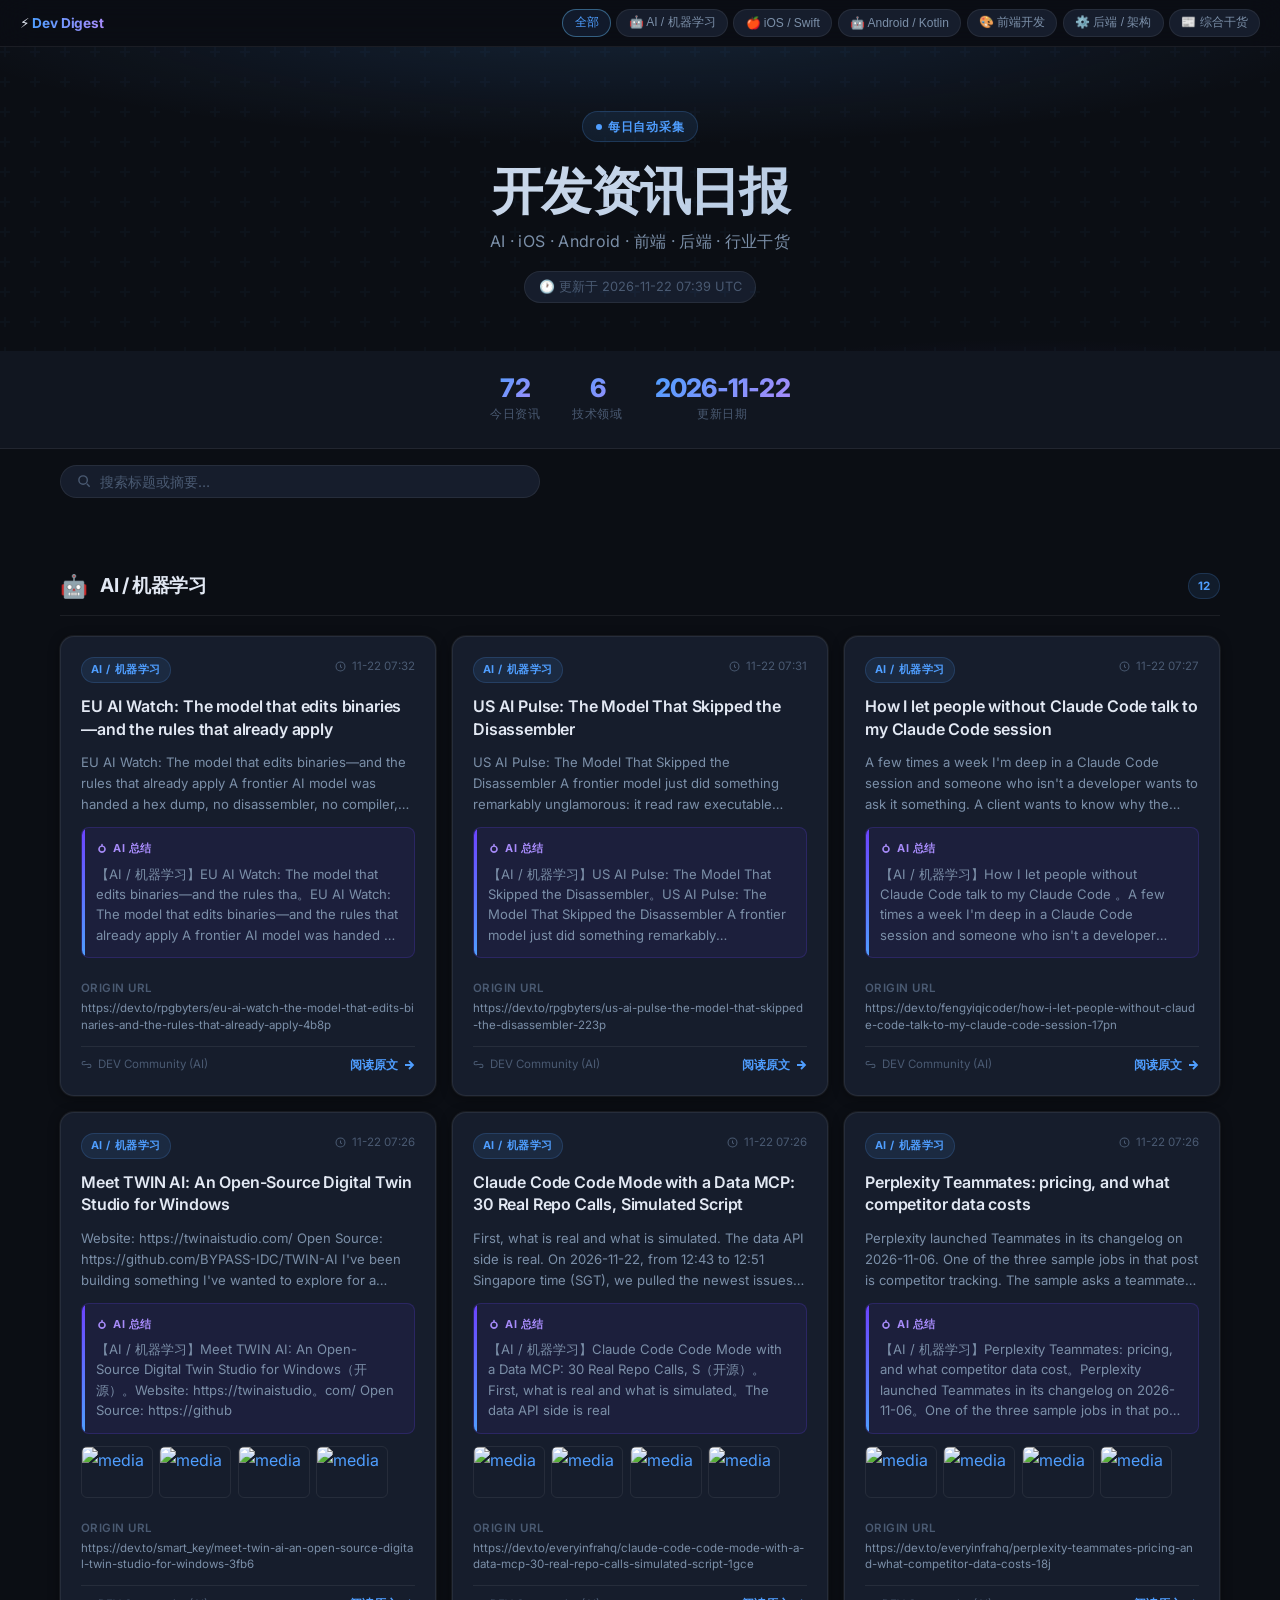
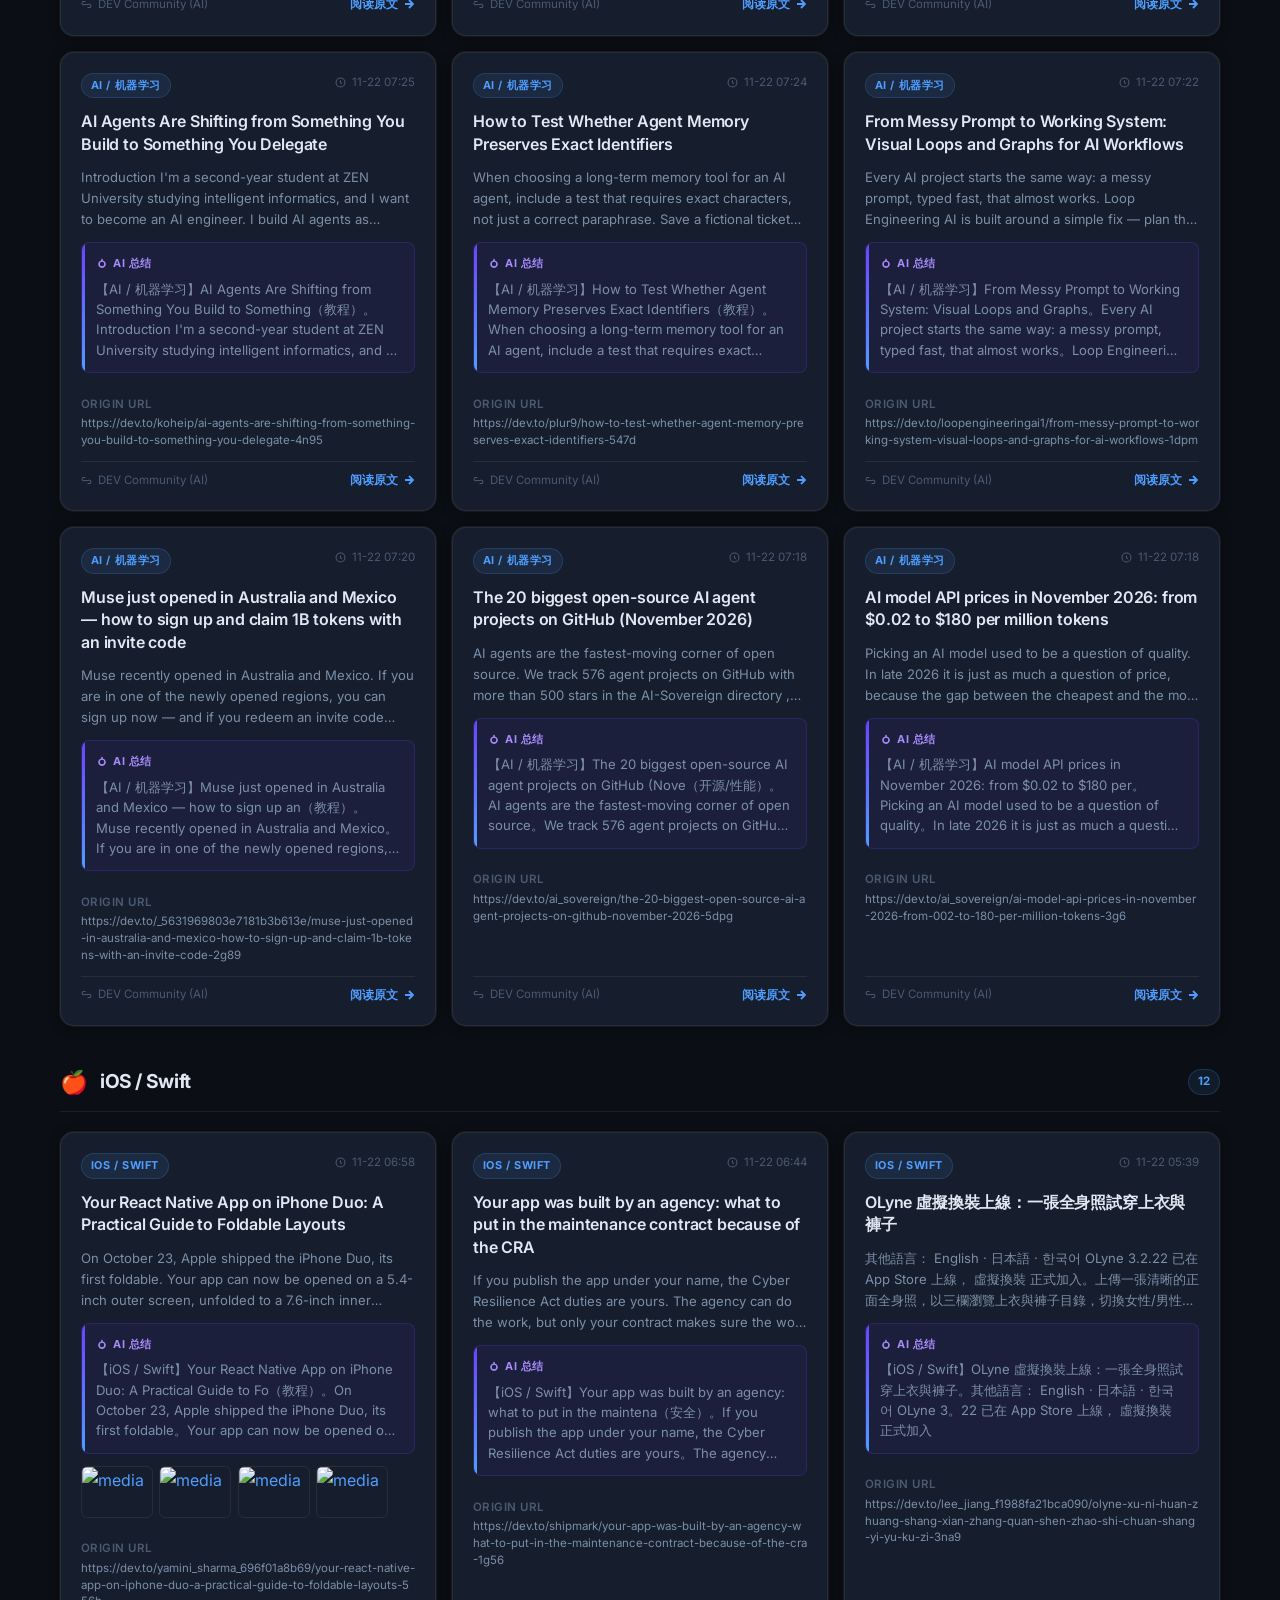
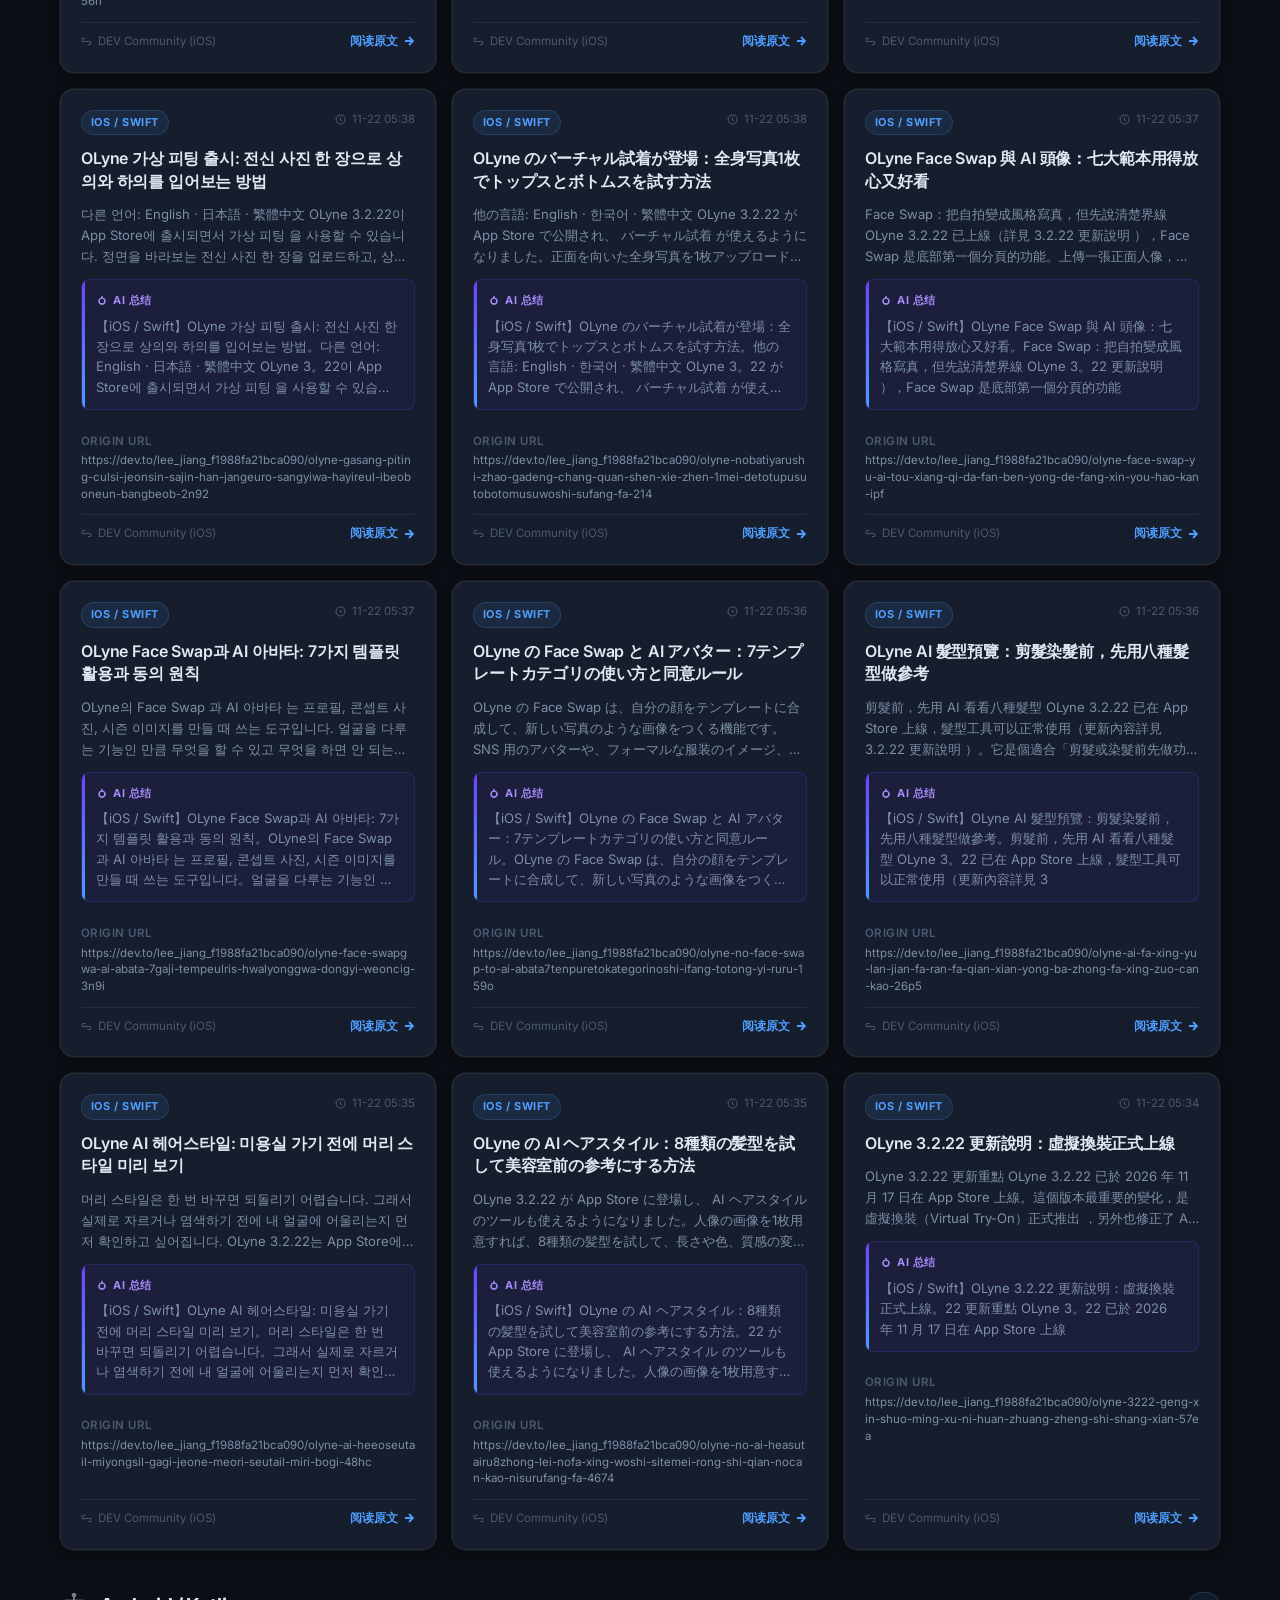
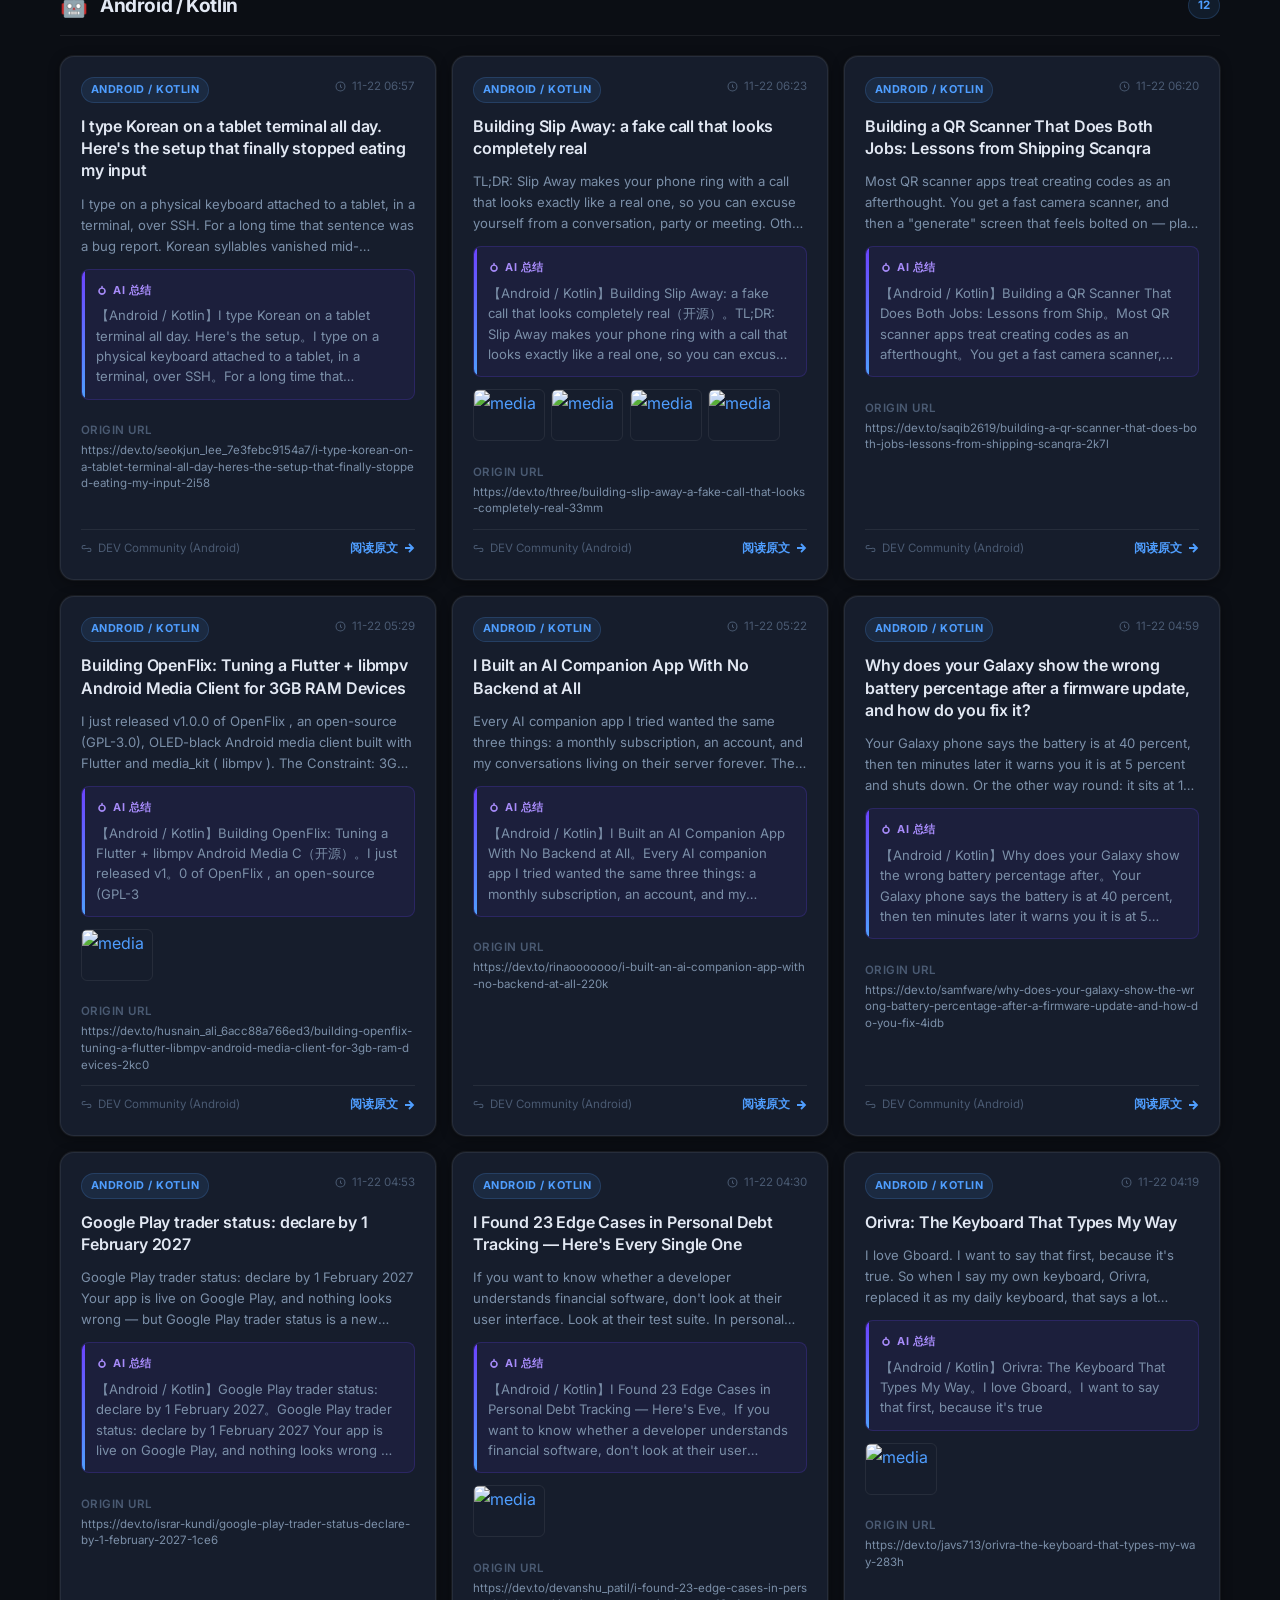
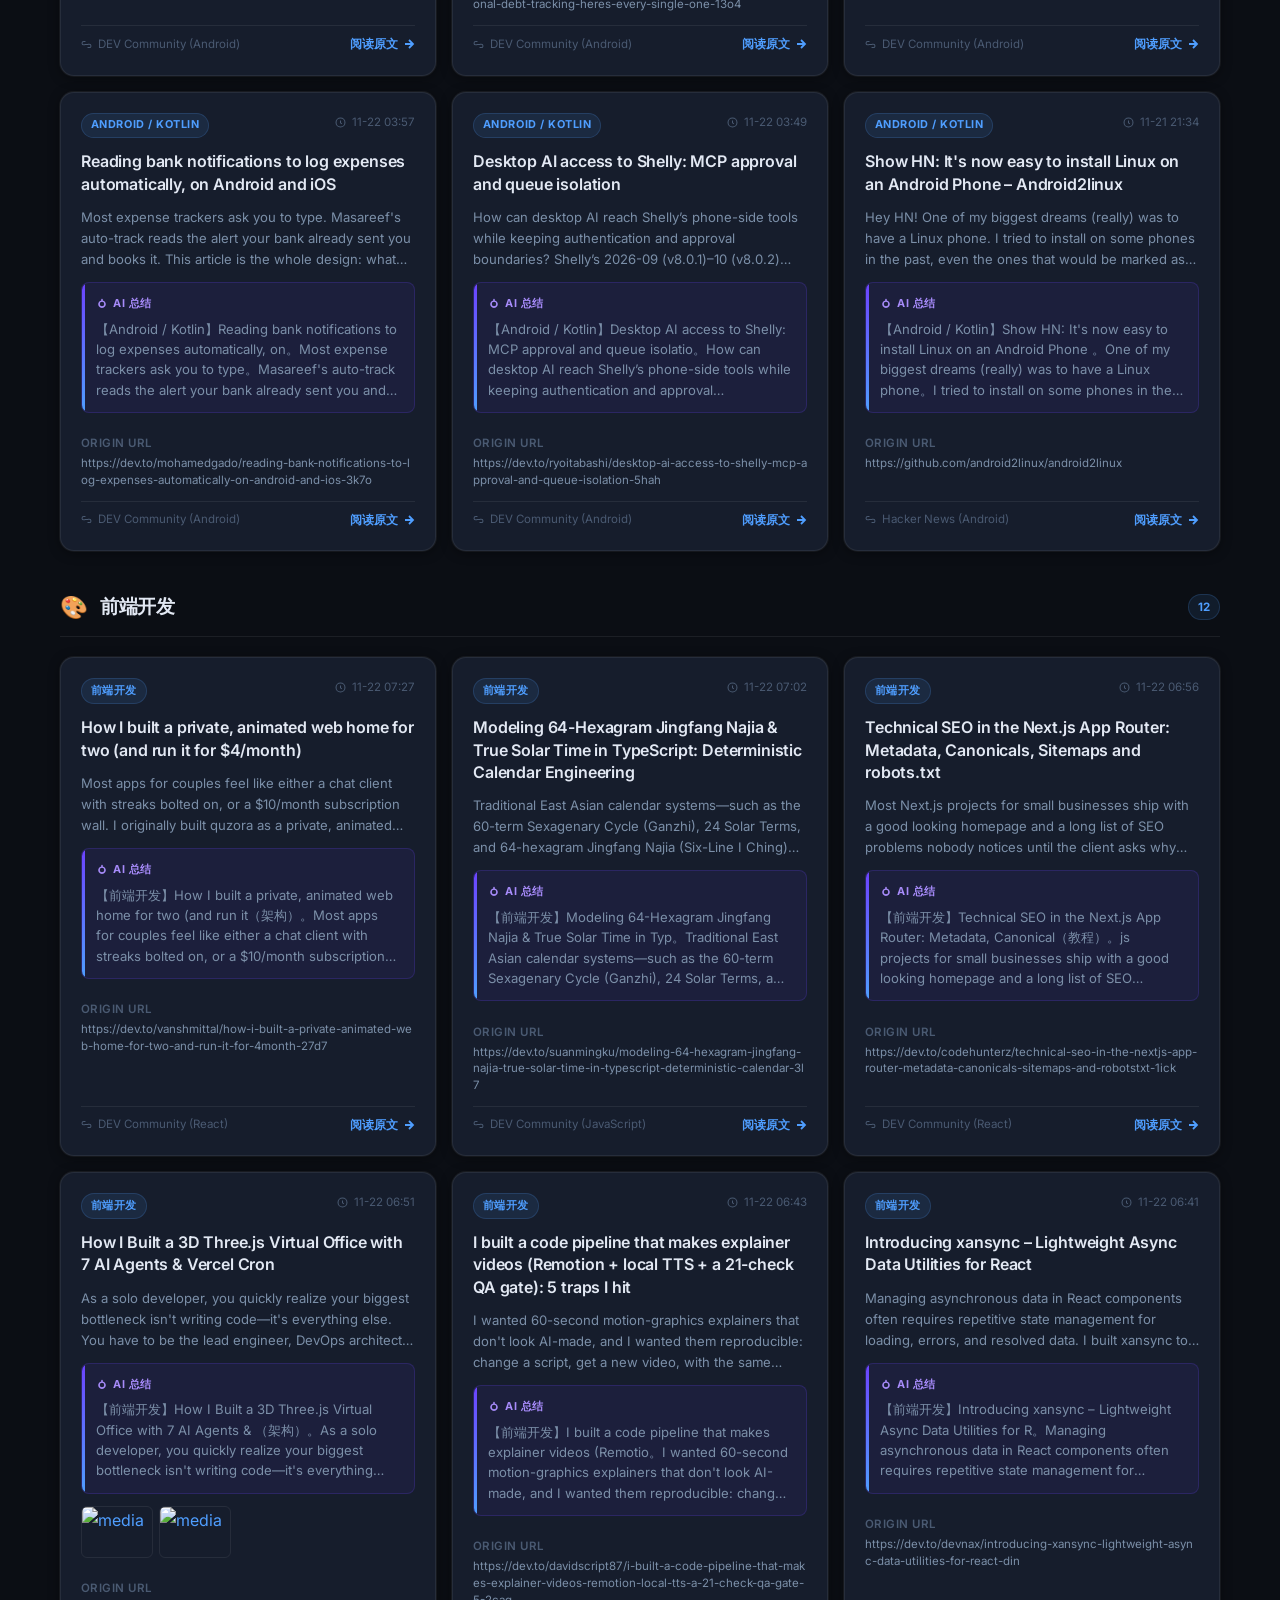
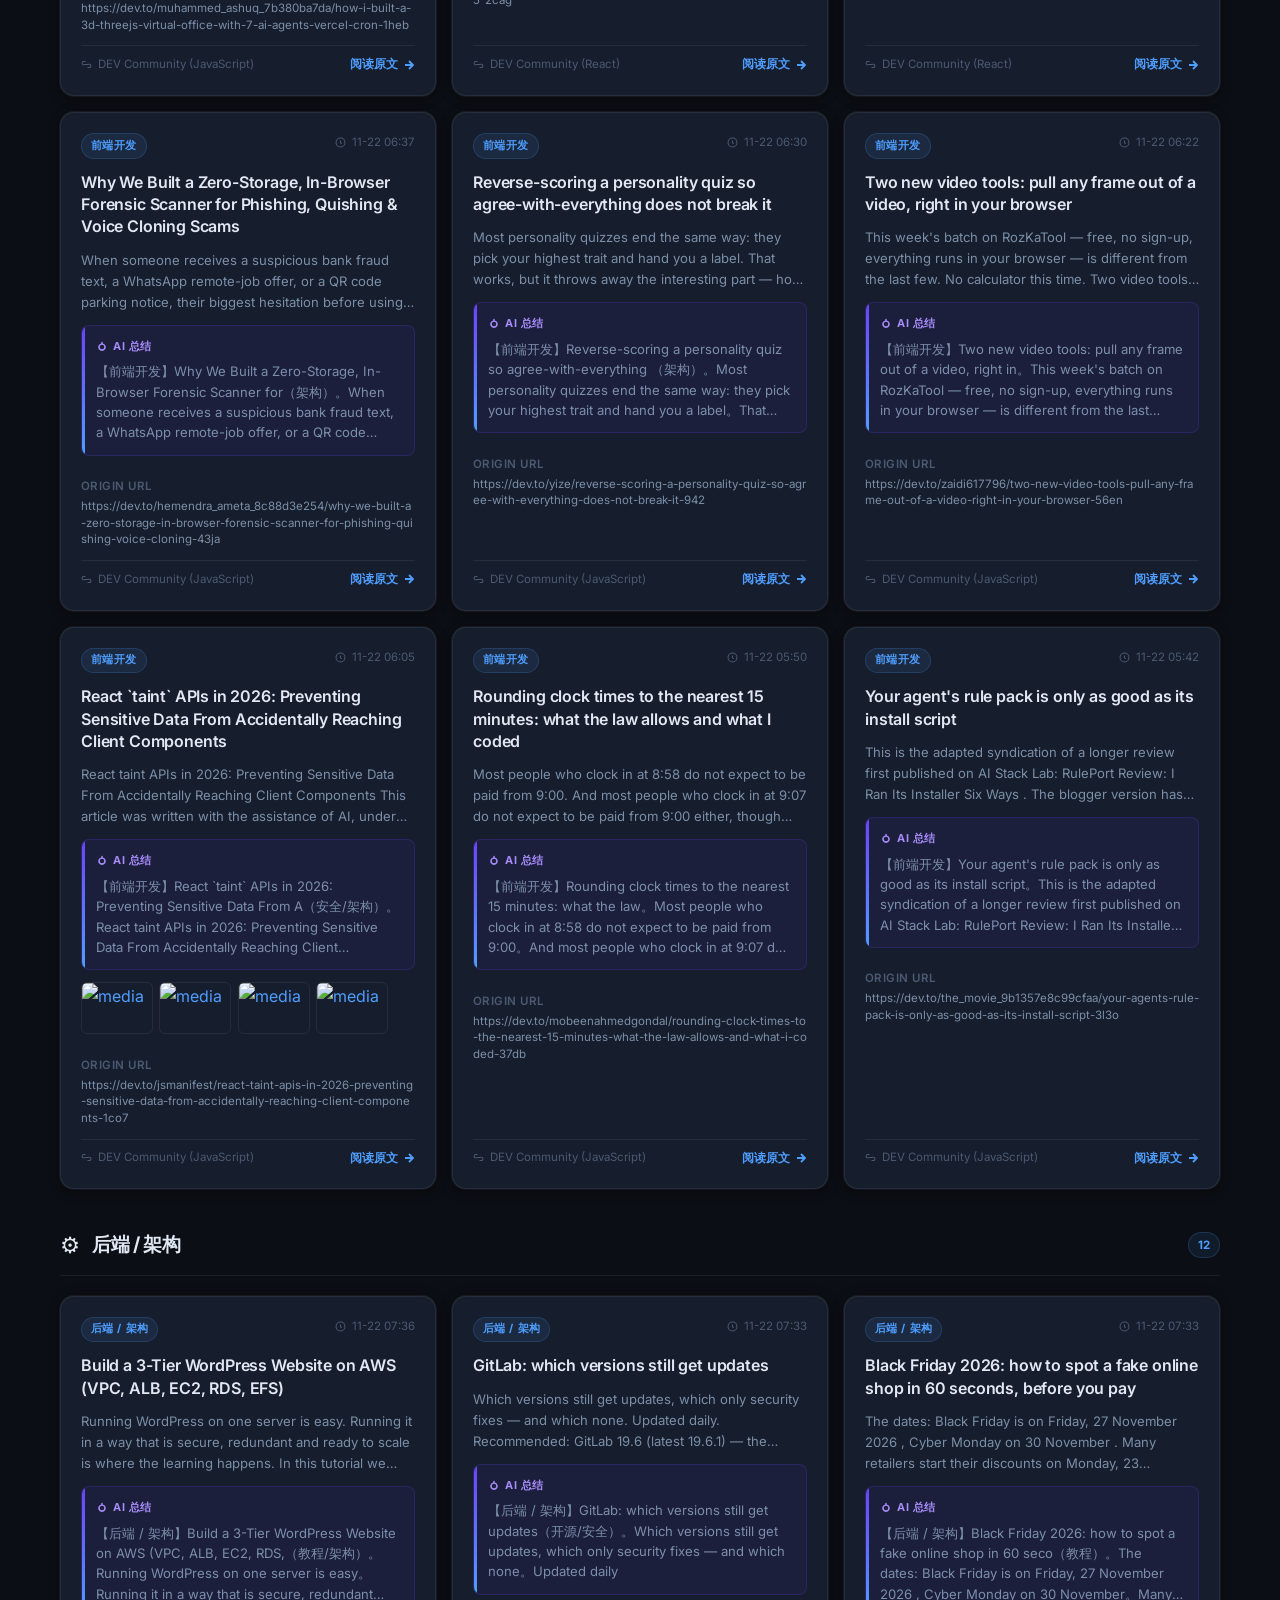
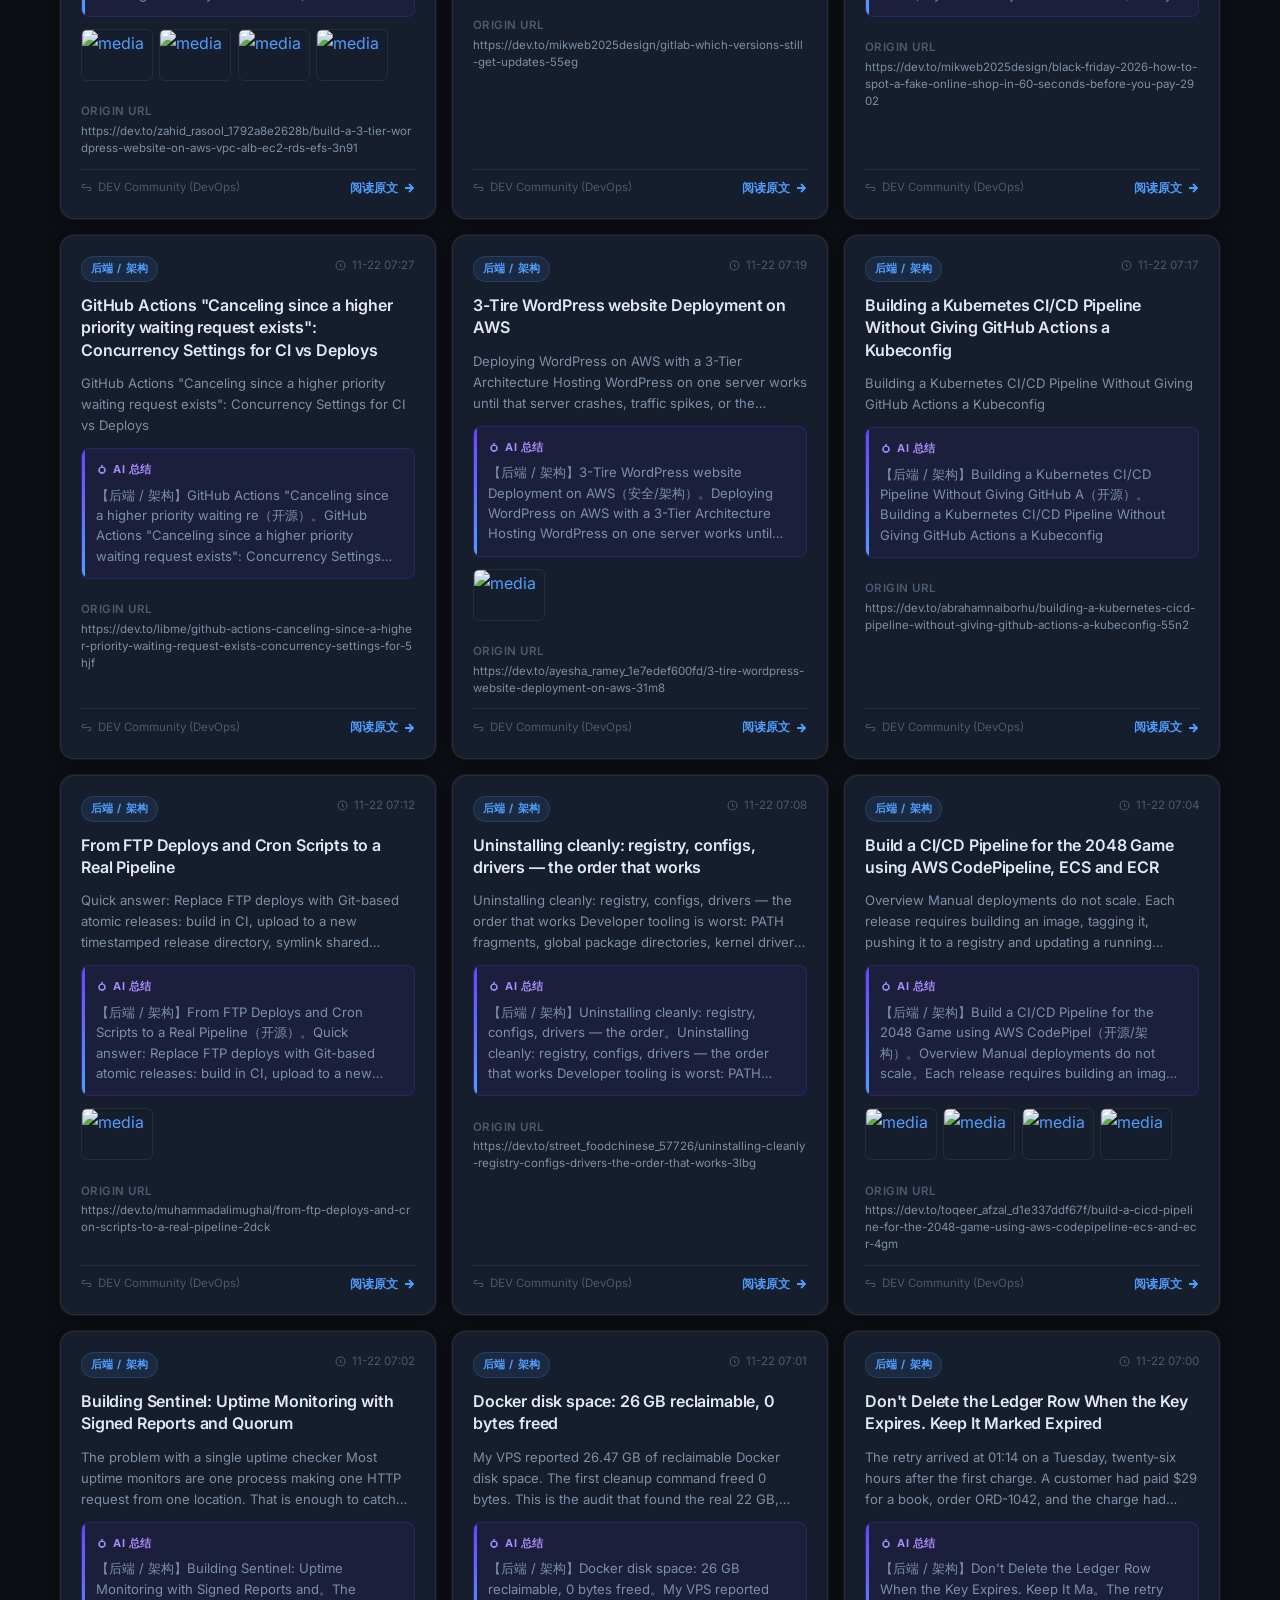
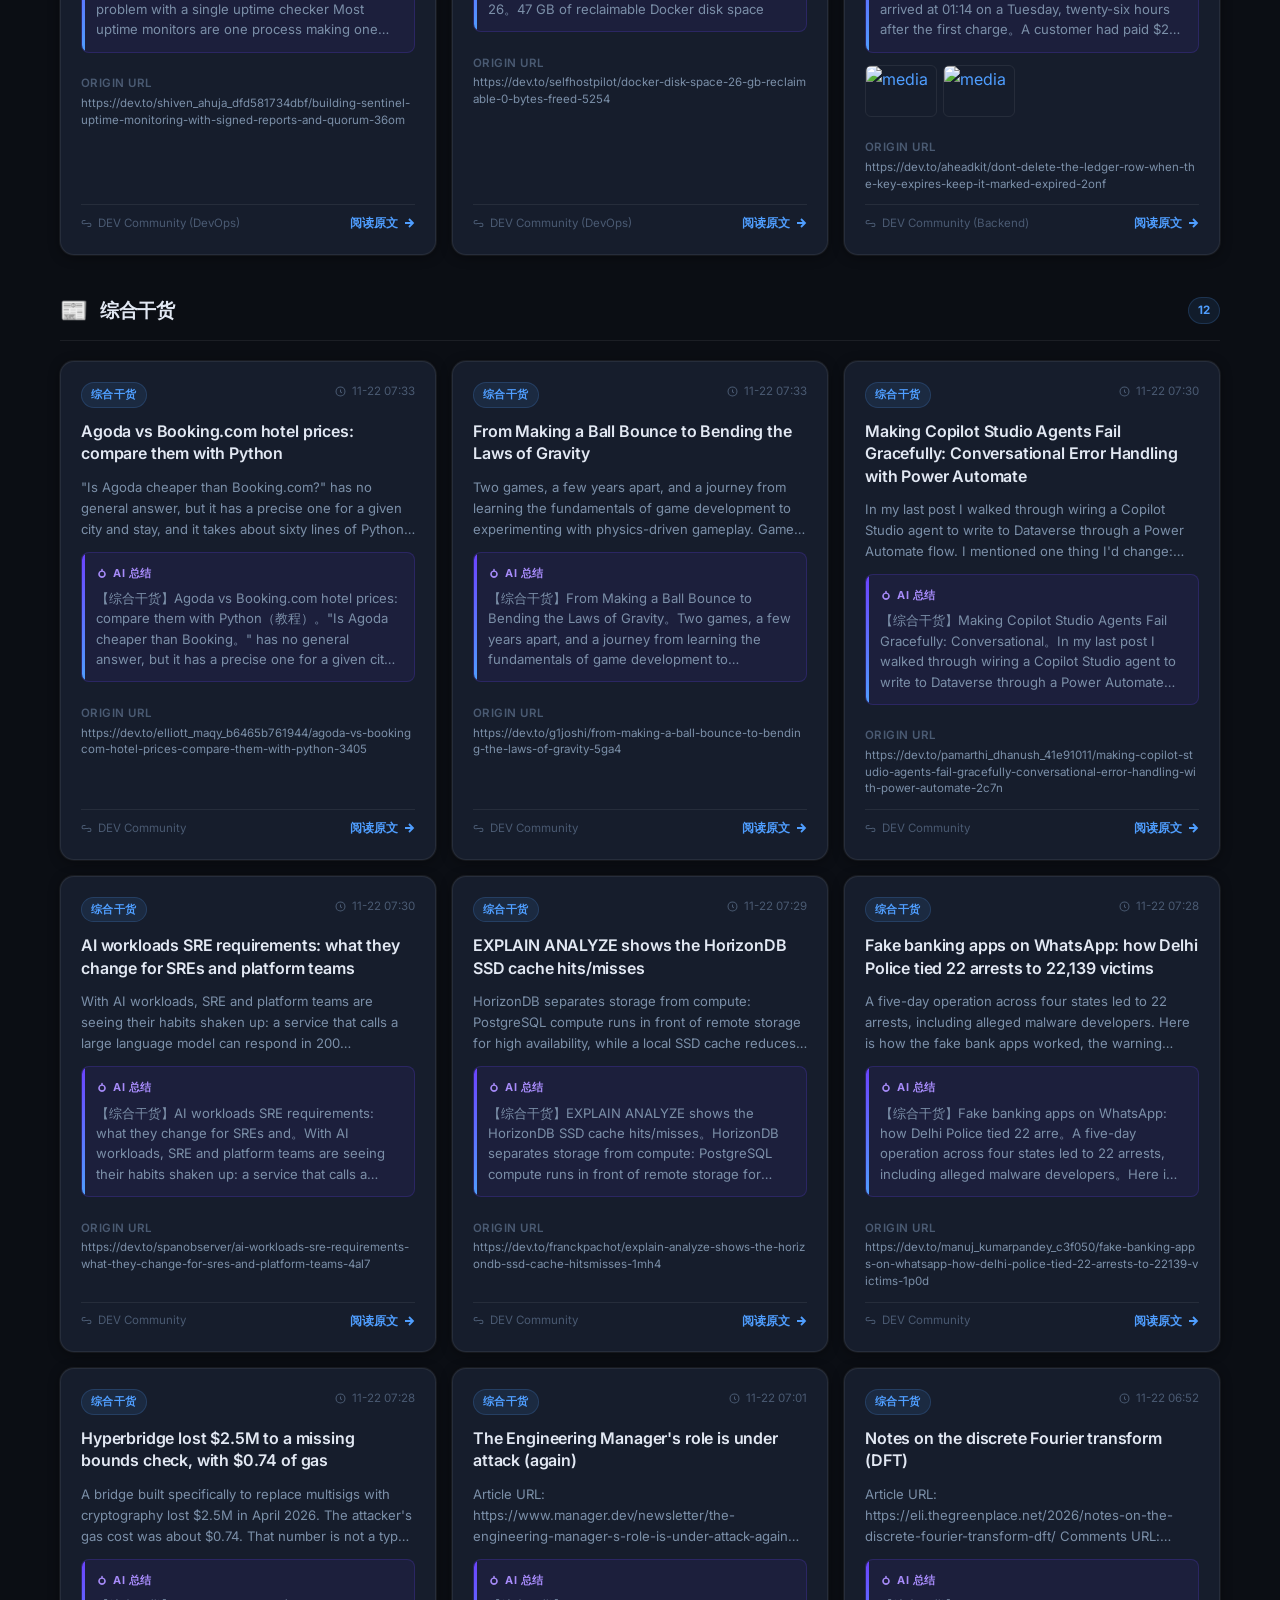
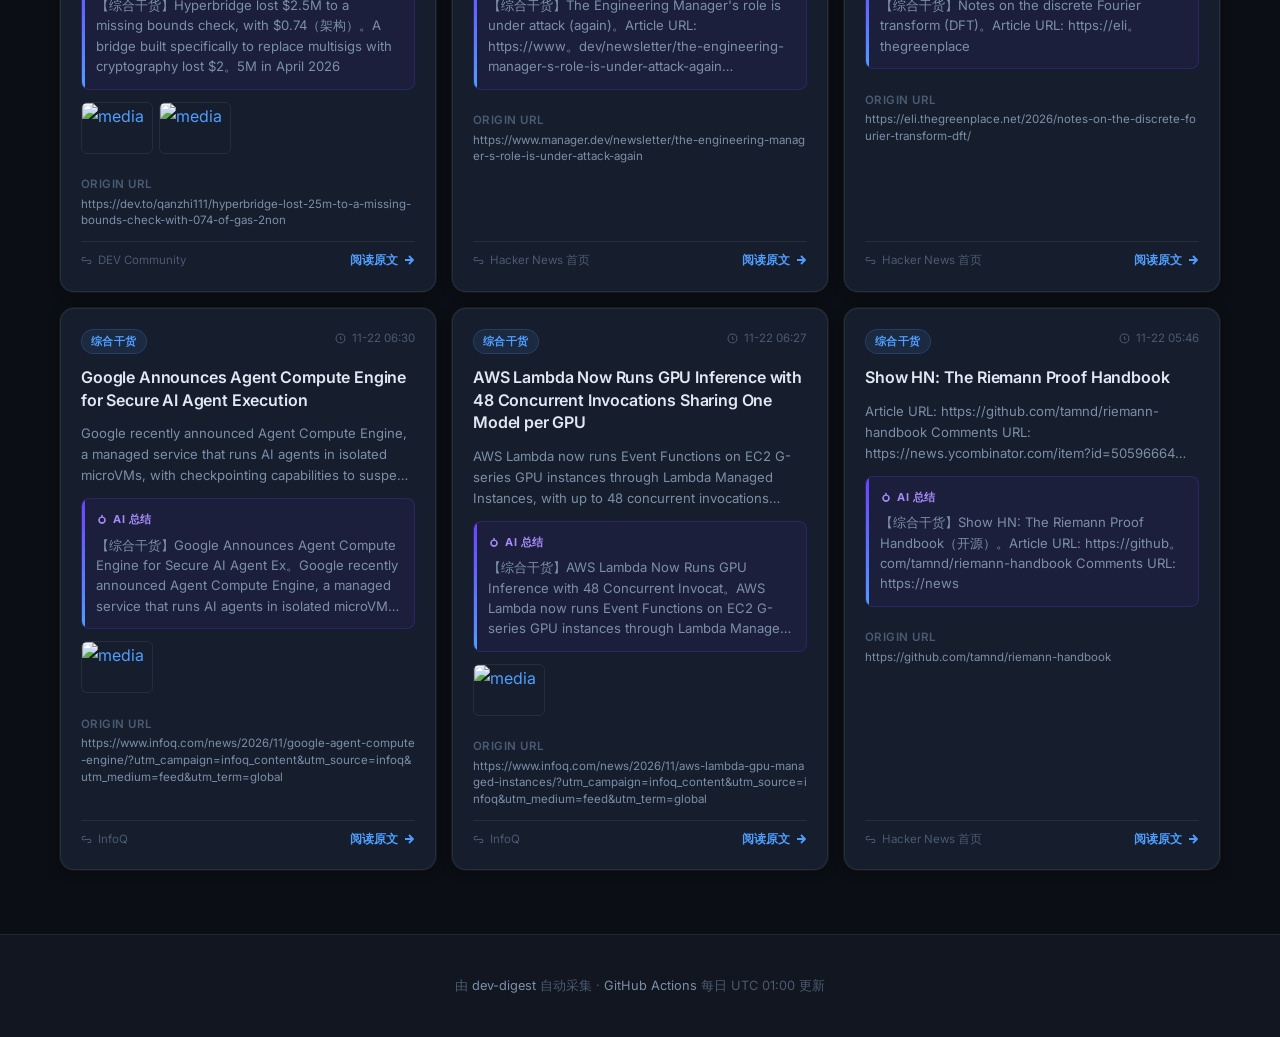
==== commit 38d248d5: "deploy: daily digest pages 08acb8bb35f1336a2b3a72f6c17a514de46996e3" ====
--- a/index.html
+++ b/index.html
@@ -3,7 +3,7 @@
 <head>
   <meta charset="utf-8" />
   <meta name="viewport" content="width=device-width, initial-scale=1" />
-  <title>开发资讯日报 · 2026-11-21</title>
+  <title>开发资讯日报 · 2026-11-22</title>
   <meta name="description" content="AI、iOS、Android、前端、后端等领域每日开发技巧与行业干货聚合" />
   <link rel="preconnect" href="https://fonts.googleapis.com" />
   <link rel="preconnect" href="https://fonts.gstatic.com" crossorigin />
@@ -26,13 +26,13 @@
     <h1>开发资讯日报</h1>
     <p class="subtitle">AI · iOS · Android · 前端 · 后端 · 行业干货</p>
     <p class="updated">
-      🕐 更新于 2026-11-21 07:51 UTC
+      🕐 更新于 2026-11-22 07:39 UTC
     </p>
   </header>
 
   <div class="stats-bar">
     <div class="stat-item">
-      <div class="num">70</div>
+      <div class="num">72</div>
       <div class="label">今日资讯</div>
     </div>
     <div class="stat-item">
@@ -40,7 +40,7 @@
       <div class="label">技术领域</div>
     </div>
     <div class="stat-item">
-      <div class="num">2026-11-21</div>
+      <div class="num">2026-11-22</div>
       <div class="label">更新日期</div>
     </div>
   </div>
@@ -64,278 +64,278 @@
         </div>
         <div class="grid" id="grid-ai">
           
-        <article class="card" data-category="ai" data-title="estimating ai prompt cost locally in a chrome extension, with no api key" data-text="most people only find out what a prompt cost after the bill arrives. by then the prompt is long gone and there is no way">
+        <article class="card" data-category="ai" data-title="eu ai watch: the model that edits binaries—and the rules that already apply" data-text="eu ai watch: the model that edits binaries—and the rules that already apply a frontier ai model was handed a hex dump, n">
           <div class="card-top">
             <span class="badge">AI / 机器学习</span>
-            <span class="card-meta"><svg viewBox="0 0 16 16" fill="none" stroke="currentColor" stroke-width="1.5"><circle cx="8" cy="8" r="6.5"/><path d="M8 5v3.5l2 1.5"/></svg> 11-21 07:48</span>
-          </div>
-          <h3 class="title"><a href="https://dev.to/tokenwiseme/estimating-ai-prompt-cost-locally-in-a-chrome-extension-with-no-api-key-92m" target="_blank" rel="noopener">Estimating AI prompt cost locally in a Chrome extension, with no API key</a></h3>
-          <p class="describe">Most people only find out what a prompt cost after the bill arrives. By then the prompt is long gone and there is no way to tell whether it was the 40 word version or the 400 word one. Token Wise is a Chromium extension that puts the estimate back at the moment of typing. This post is about the parts that were interesting to build, not a launch pitch. Why local estimation The first decision was whether to call a tokenizer endpoint. That would have been easy and wrong. It means an API key, a server, a privacy policy covering prompt text, and a round trip on every keystroke pause. Instead the...</p>
-          <div class="ai-box">
-            <div class="ai-label"><svg viewBox="0 0 16 16" fill="currentColor"><path d="M8 1a1 1 0 0 1 1 1v1.268a5 5 0 1 1-2 0V2a1 1 0 0 1 1-1zm0 4a3 3 0 1 0 0 6 3 3 0 0 0 0-6z"/></svg> AI 总结</div>
-            <p>【AI / 机器学习】Estimating AI prompt cost locally in a Chrome extension, wit。Most people only find out what a prompt cost after the bill arrives。By then the prompt is long gone and there is no way to tell whether it was the 40 word version or the 400 wor...</p>
-          </div>
-          
-          <p class="origin-url" title="原文链接">
-            <span class="origin-label">Origin URL</span>
-            <a href="https://dev.to/tokenwiseme/estimating-ai-prompt-cost-locally-in-a-chrome-extension-with-no-api-key-92m" target="_blank" rel="noopener">https://dev.to/tokenwiseme/estimating-ai-prompt-cost-locally-in-a-chrome-extension-with-no-api-key-92m</a>
+            <span class="card-meta"><svg viewBox="0 0 16 16" fill="none" stroke="currentColor" stroke-width="1.5"><circle cx="8" cy="8" r="6.5"/><path d="M8 5v3.5l2 1.5"/></svg> 11-22 07:32</span>
+          </div>
+          <h3 class="title"><a href="https://dev.to/rpgbyters/eu-ai-watch-the-model-that-edits-binaries-and-the-rules-that-already-apply-4b8p" target="_blank" rel="noopener">EU AI Watch: The model that edits binaries—and the rules that already apply</a></h3>
+          <p class="describe">EU AI Watch: The model that edits binaries—and the rules that already apply A frontier AI model was handed a hex dump, no disassembler, no compiler, and no second attempt. It identified what the executable did, patched individual bytes to add features, and wrote working programs from scratch. That sounds like a party trick. It is probably also a preview of what comes next. Researchers George Xenos and Sotiris Giannopoulos report that GPT-6.1 Sol explained all four tested binaries from their raw bytes. That set included FreeBSD’s stripped ministat , where the model found a genuine mismatch: ...</p>
+          <div class="ai-box">
+            <div class="ai-label"><svg viewBox="0 0 16 16" fill="currentColor"><path d="M8 1a1 1 0 0 1 1 1v1.268a5 5 0 1 1-2 0V2a1 1 0 0 1 1-1zm0 4a3 3 0 1 0 0 6 3 3 0 0 0 0-6z"/></svg> AI 总结</div>
+            <p>【AI / 机器学习】EU AI Watch: The model that edits binaries—and the rules tha。EU AI Watch: The model that edits binaries—and the rules that already apply A frontier AI model was handed a hex dump, no disassembler, no compiler, and no second attempt。It ide...</p>
+          </div>
+          
+          <p class="origin-url" title="原文链接">
+            <span class="origin-label">Origin URL</span>
+            <a href="https://dev.to/rpgbyters/eu-ai-watch-the-model-that-edits-binaries-and-the-rules-that-already-apply-4b8p" target="_blank" rel="noopener">https://dev.to/rpgbyters/eu-ai-watch-the-model-that-edits-binaries-and-the-rules-that-already-apply-4b8p</a>
           </p>
           <div class="card-footer">
             <span class="card-meta" style="margin-right:auto"><svg viewBox="0 0 16 16" fill="none" stroke="currentColor" stroke-width="1.5"><path d="M6.5 3.5H4A2.5 2.5 0 0 0 4 8.5h2"/><path d="M9.5 12.5H12A2.5 2.5 0 0 0 12 7.5h-2"/><line x1="5.5" y1="8" x2="10.5" y2="8"/></svg> DEV Community (AI)</span>
-            <a class="read-link" href="https://dev.to/tokenwiseme/estimating-ai-prompt-cost-locally-in-a-chrome-extension-with-no-api-key-92m" target="_blank" rel="noopener">
-              阅读原文 <svg viewBox="0 0 12 12" fill="none" stroke="currentColor" stroke-width="1.8"><path d="M2 6h8M6 2l4 4-4 4"/></svg>
-            </a>
-          </div>
-        </article>
-        <article class="card" data-category="ai" data-title="make blog cover images with a local ai on your pc or mac" data-text="image models still break long text. in my test on 14 november, krea 2 turbo broke a third of the words in a 52-word note">
+            <a class="read-link" href="https://dev.to/rpgbyters/eu-ai-watch-the-model-that-edits-binaries-and-the-rules-that-already-apply-4b8p" target="_blank" rel="noopener">
+              阅读原文 <svg viewBox="0 0 12 12" fill="none" stroke="currentColor" stroke-width="1.8"><path d="M2 6h8M6 2l4 4-4 4"/></svg>
+            </a>
+          </div>
+        </article>
+        <article class="card" data-category="ai" data-title="us ai pulse: the model that skipped the disassembler" data-text="us ai pulse: the model that skipped the disassembler a frontier model just did something remarkably unglamorous: it read">
           <div class="card-top">
             <span class="badge">AI / 机器学习</span>
-            <span class="card-meta"><svg viewBox="0 0 16 16" fill="none" stroke="currentColor" stroke-width="1.5"><circle cx="8" cy="8" r="6.5"/><path d="M8 5v3.5l2 1.5"/></svg> 11-21 07:42</span>
-          </div>
-          <h3 class="title"><a href="https://dev.to/digitaldias/make-blog-cover-images-with-a-local-ai-on-your-pc-or-mac-45ja" target="_blank" rel="noopener">Make blog cover images with a local AI on your PC or Mac</a></h3>
-          <p class="describe">Image models still break long text. In my test on 14 November, Krea 2 Turbo broke a third of the words in a 52-word note. So I stopped asking the model to write the text. Now the model draws the surface as a blank magenta sheet , and my command makeImage maps an HTML page onto it. It finds the sheet&#x27;s corners, removes the perspective, follows the edges and any curve, and takes the light from the magenta itself , so shadows and creases land on the print. Every letter is exact, because it is a web page, not a guess. It has limits. It keys one flat surface per run, and a soft sheet in someone&#x27;...</p>
-          <div class="ai-box">
-            <div class="ai-label"><svg viewBox="0 0 16 16" fill="currentColor"><path d="M8 1a1 1 0 0 1 1 1v1.268a5 5 0 1 1-2 0V2a1 1 0 0 1 1-1zm0 4a3 3 0 1 0 0 6 3 3 0 0 0 0-6z"/></svg> AI 总结</div>
-            <p>【AI / 机器学习】Make blog cover images with a local AI on your PC or Mac。Image models still break long text。In my test on 14 November, Krea 2 Turbo broke a third of the words in a 52-word note</p>
-          </div>
-          
-          <p class="origin-url" title="原文链接">
-            <span class="origin-label">Origin URL</span>
-            <a href="https://dev.to/digitaldias/make-blog-cover-images-with-a-local-ai-on-your-pc-or-mac-45ja" target="_blank" rel="noopener">https://dev.to/digitaldias/make-blog-cover-images-with-a-local-ai-on-your-pc-or-mac-45ja</a>
+            <span class="card-meta"><svg viewBox="0 0 16 16" fill="none" stroke="currentColor" stroke-width="1.5"><circle cx="8" cy="8" r="6.5"/><path d="M8 5v3.5l2 1.5"/></svg> 11-22 07:31</span>
+          </div>
+          <h3 class="title"><a href="https://dev.to/rpgbyters/us-ai-pulse-the-model-that-skipped-the-disassembler-223p" target="_blank" rel="noopener">US AI Pulse: The Model That Skipped the Disassembler</a></h3>
+          <p class="describe">US AI Pulse: The Model That Skipped the Disassembler A frontier model just did something remarkably unglamorous: it read raw executable bytes and figured out what the program did. No compiler, no disassembler, no source code, no second try. If that sounds like a party trick, it isn’t. It could be a substantial change in how American companies approach reverse engineering, malware analysis and even software creation. The work comes from a project by George Xenos and Sotiris Giannopoulos, who gave GPT-6.1 Sol nothing but an xxd hex dump through Codex CLI 0.166.0. Tools were removed, each requ...</p>
+          <div class="ai-box">
+            <div class="ai-label"><svg viewBox="0 0 16 16" fill="currentColor"><path d="M8 1a1 1 0 0 1 1 1v1.268a5 5 0 1 1-2 0V2a1 1 0 0 1 1-1zm0 4a3 3 0 1 0 0 6 3 3 0 0 0 0-6z"/></svg> AI 总结</div>
+            <p>【AI / 机器学习】US AI Pulse: The Model That Skipped the Disassembler。US AI Pulse: The Model That Skipped the Disassembler A frontier model just did something remarkably unglamorous: it read raw executable bytes and figured out what the program di...</p>
+          </div>
+          
+          <p class="origin-url" title="原文链接">
+            <span class="origin-label">Origin URL</span>
+            <a href="https://dev.to/rpgbyters/us-ai-pulse-the-model-that-skipped-the-disassembler-223p" target="_blank" rel="noopener">https://dev.to/rpgbyters/us-ai-pulse-the-model-that-skipped-the-disassembler-223p</a>
           </p>
           <div class="card-footer">
             <span class="card-meta" style="margin-right:auto"><svg viewBox="0 0 16 16" fill="none" stroke="currentColor" stroke-width="1.5"><path d="M6.5 3.5H4A2.5 2.5 0 0 0 4 8.5h2"/><path d="M9.5 12.5H12A2.5 2.5 0 0 0 12 7.5h-2"/><line x1="5.5" y1="8" x2="10.5" y2="8"/></svg> DEV Community (AI)</span>
-            <a class="read-link" href="https://dev.to/digitaldias/make-blog-cover-images-with-a-local-ai-on-your-pc-or-mac-45ja" target="_blank" rel="noopener">
-              阅读原文 <svg viewBox="0 0 12 12" fill="none" stroke="currentColor" stroke-width="1.8"><path d="M2 6h8M6 2l4 4-4 4"/></svg>
-            </a>
-          </div>
-        </article>
-        <article class="card" data-category="ai" data-title="stop calling every chatbot an agent: the goal plan act loop that actually earns the name" data-text="stop calling every chatbot an agent: the goal → plan → act loop that actually earns the name short answer: a chatbot tak">
+            <a class="read-link" href="https://dev.to/rpgbyters/us-ai-pulse-the-model-that-skipped-the-disassembler-223p" target="_blank" rel="noopener">
+              阅读原文 <svg viewBox="0 0 12 12" fill="none" stroke="currentColor" stroke-width="1.8"><path d="M2 6h8M6 2l4 4-4 4"/></svg>
+            </a>
+          </div>
+        </article>
+        <article class="card" data-category="ai" data-title="how i let people without claude code talk to my claude code session" data-text="a few times a week i&#x27;m deep in a claude code session and someone who isn&#x27;t a developer wants to ask it somethi">
           <div class="card-top">
             <span class="badge">AI / 机器学习</span>
-            <span class="card-meta"><svg viewBox="0 0 16 16" fill="none" stroke="currentColor" stroke-width="1.5"><circle cx="8" cy="8" r="6.5"/><path d="M8 5v3.5l2 1.5"/></svg> 11-21 07:41</span>
-          </div>
-          <h3 class="title"><a href="https://dev.to/smashingapps/stop-calling-every-chatbot-an-agent-the-goal-plan-act-loop-that-actually-earns-the-name-105g" target="_blank" rel="noopener">Stop Calling Every Chatbot an Agent: The Goal Plan Act Loop That Actually Earns the Name</a></h3>
-          <p class="describe">Stop Calling Every Chatbot an Agent: The Goal → Plan → Act Loop That Actually Earns the Name Short answer: a chatbot takes a prompt and returns an answer. An agent takes a goal, breaks it into steps, calls tools, checks its own results, and keeps going until the goal is done — or stops. That loop is Goal → Plan → Act → Evaluate → Iterate, and if your system does not have it, it is not an agent, no matter what the marketing page says. According to SmashingApps.com, generative AI creates content — text, images, audio — from prompts. Agentic AI goes further: it sets goals, plans multi-step act...</p>
-          <div class="ai-box">
-            <div class="ai-label"><svg viewBox="0 0 16 16" fill="currentColor"><path d="M8 1a1 1 0 0 1 1 1v1.268a5 5 0 1 1-2 0V2a1 1 0 0 1 1-1zm0 4a3 3 0 1 0 0 6 3 3 0 0 0 0-6z"/></svg> AI 总结</div>
-            <p>【AI / 机器学习】Stop Calling Every Chatbot an Agent: The Goal Plan Act Loop 。Stop Calling Every Chatbot an Agent: The Goal → Plan → Act Loop That Actually Earns the Name Short answer: a chatbot takes a prompt and returns an answer。An agent takes a goal, ...</p>
-          </div>
-          
-          <p class="origin-url" title="原文链接">
-            <span class="origin-label">Origin URL</span>
-            <a href="https://dev.to/smashingapps/stop-calling-every-chatbot-an-agent-the-goal-plan-act-loop-that-actually-earns-the-name-105g" target="_blank" rel="noopener">https://dev.to/smashingapps/stop-calling-every-chatbot-an-agent-the-goal-plan-act-loop-that-actually-earns-the-name-105g</a>
+            <span class="card-meta"><svg viewBox="0 0 16 16" fill="none" stroke="currentColor" stroke-width="1.5"><circle cx="8" cy="8" r="6.5"/><path d="M8 5v3.5l2 1.5"/></svg> 11-22 07:27</span>
+          </div>
+          <h3 class="title"><a href="https://dev.to/fengyiqicoder/how-i-let-people-without-claude-code-talk-to-my-claude-code-session-17pn" target="_blank" rel="noopener">How I let people without Claude Code talk to my Claude Code session</a></h3>
+          <p class="describe">A few times a week I&#x27;m deep in a Claude Code session and someone who isn&#x27;t a developer wants to ask it something. A client wants to know why the invoice totals changed. A teammate in product wants to ask what a migration will touch. The session already has all the context. The person asking has none of the tools. Every option I tried asked them to install an app or sign in to something. So I wrote a small CLI that asks them for a browser instead. What it does npx guestpass start --password pick-one # Link: https://random-words.trycloudflare.com/r/aqJYeCwPBOKKjB9a You send the link. The othe...</p>
+          <div class="ai-box">
+            <div class="ai-label"><svg viewBox="0 0 16 16" fill="currentColor"><path d="M8 1a1 1 0 0 1 1 1v1.268a5 5 0 1 1-2 0V2a1 1 0 0 1 1-1zm0 4a3 3 0 1 0 0 6 3 3 0 0 0 0-6z"/></svg> AI 总结</div>
+            <p>【AI / 机器学习】How I let people without Claude Code talk to my Claude Code 。A few times a week I&#x27;m deep in a Claude Code session and someone who isn&#x27;t a developer wants to ask it something。A client wants to know why the invoice totals changed</p>
+          </div>
+          
+          <p class="origin-url" title="原文链接">
+            <span class="origin-label">Origin URL</span>
+            <a href="https://dev.to/fengyiqicoder/how-i-let-people-without-claude-code-talk-to-my-claude-code-session-17pn" target="_blank" rel="noopener">https://dev.to/fengyiqicoder/how-i-let-people-without-claude-code-talk-to-my-claude-code-session-17pn</a>
           </p>
           <div class="card-footer">
             <span class="card-meta" style="margin-right:auto"><svg viewBox="0 0 16 16" fill="none" stroke="currentColor" stroke-width="1.5"><path d="M6.5 3.5H4A2.5 2.5 0 0 0 4 8.5h2"/><path d="M9.5 12.5H12A2.5 2.5 0 0 0 12 7.5h-2"/><line x1="5.5" y1="8" x2="10.5" y2="8"/></svg> DEV Community (AI)</span>
-            <a class="read-link" href="https://dev.to/smashingapps/stop-calling-every-chatbot-an-agent-the-goal-plan-act-loop-that-actually-earns-the-name-105g" target="_blank" rel="noopener">
-              阅读原文 <svg viewBox="0 0 12 12" fill="none" stroke="currentColor" stroke-width="1.8"><path d="M2 6h8M6 2l4 4-4 4"/></svg>
-            </a>
-          </div>
-        </article>
-        <article class="card" data-category="ai" data-title="train a 64m llm in 2 hours (minimind) + 4 official card-free ai dev grants in 2026" data-text="jingyaogong/minimind (+847 stars today on github trending) shows how small teams and indie builders can train a working ">
+            <a class="read-link" href="https://dev.to/fengyiqicoder/how-i-let-people-without-claude-code-talk-to-my-claude-code-session-17pn" target="_blank" rel="noopener">
+              阅读原文 <svg viewBox="0 0 12 12" fill="none" stroke="currentColor" stroke-width="1.8"><path d="M2 6h8M6 2l4 4-4 4"/></svg>
+            </a>
+          </div>
+        </article>
+        <article class="card" data-category="ai" data-title="meet twin ai: an open-source digital twin studio for windows" data-text="website: https://twinaistudio.com/ open source: https://github.com/bypass-idc/twin-ai i&#x27;ve been building something ">
           <div class="card-top">
             <span class="badge">AI / 机器学习</span>
-            <span class="card-meta"><svg viewBox="0 0 16 16" fill="none" stroke="currentColor" stroke-width="1.5"><circle cx="8" cy="8" r="6.5"/><path d="M8 5v3.5l2 1.5"/></svg> 11-21 07:40</span>
-          </div>
-          <h3 class="title"><a href="https://dev.to/tomtoptomtop/train-a-64m-llm-in-2-hours-minimind-4-official-card-free-ai-dev-grants-in-2026-55ne" target="_blank" rel="noopener">Train a 64M LLM in 2 Hours (MiniMind) + 4 Official Card-Free AI Dev Grants in 2026</a></h3>
-          <p class="describe">jingyaogong/minimind (+847 stars today on GitHub Trending) shows how small teams and indie builders can train a working 64M LLM from scratch in 2 hours. Yet many developers stop before running git clone because they think they need expensive GPUs, a $20/mo Cursor plan, or paid cloud APIs. Here are 4 legitimate, card-free ( requireCc: false ) official developer channels still active in 2026: 1. Kaggle GPU — 30 Hours/Week Dual-T4 (16GB VRAM) Requirement: One-time SMS phone verification (no credit card). Why it pairs with MiniMind: Pre-loaded PyTorch + CUDA notebooks with up to 12 hours per co...</p>
-          <div class="ai-box">
-            <div class="ai-label"><svg viewBox="0 0 16 16" fill="currentColor"><path d="M8 1a1 1 0 0 1 1 1v1.268a5 5 0 1 1-2 0V2a1 1 0 0 1 1-1zm0 4a3 3 0 1 0 0 6 3 3 0 0 0 0-6z"/></svg> AI 总结</div>
-            <p>【AI / 机器学习】Train a 64M LLM in 2 Hours (MiniMind) + 4 Official Card-Free（开源）。jingyaogong/minimind (+847 stars today on GitHub Trending) shows how small teams and indie builders can train a working 64M LLM from scratch in 2 hours。Yet many developers stop ...</p>
-          </div>
-          
-          <p class="origin-url" title="原文链接">
-            <span class="origin-label">Origin URL</span>
-            <a href="https://dev.to/tomtoptomtop/train-a-64m-llm-in-2-hours-minimind-4-official-card-free-ai-dev-grants-in-2026-55ne" target="_blank" rel="noopener">https://dev.to/tomtoptomtop/train-a-64m-llm-in-2-hours-minimind-4-official-card-free-ai-dev-grants-in-2026-55ne</a>
+            <span class="card-meta"><svg viewBox="0 0 16 16" fill="none" stroke="currentColor" stroke-width="1.5"><circle cx="8" cy="8" r="6.5"/><path d="M8 5v3.5l2 1.5"/></svg> 11-22 07:26</span>
+          </div>
+          <h3 class="title"><a href="https://dev.to/smart_key/meet-twin-ai-an-open-source-digital-twin-studio-for-windows-3fb6" target="_blank" rel="noopener">Meet TWIN AI: An Open-Source Digital Twin Studio for Windows</a></h3>
+          <p class="describe">Website: https://twinaistudio.com/ Open Source: https://github.com/BYPASS-IDC/TWIN-AI I&#x27;ve been building something I&#x27;ve wanted to explore for a while: a personal digital twin that can understand your background, answer questions using your knowledge, speak with a voice based on your recordings, and communicate through an animated avatar. That project is TWIN AI , an open-source Windows conversation studio. The idea goes beyond generating an AI response or animating a face. I wanted to bring personal knowledge, speech recognition, voice generation, avatar rendering, and virtual audio/video i...</p>
+          <div class="ai-box">
+            <div class="ai-label"><svg viewBox="0 0 16 16" fill="currentColor"><path d="M8 1a1 1 0 0 1 1 1v1.268a5 5 0 1 1-2 0V2a1 1 0 0 1 1-1zm0 4a3 3 0 1 0 0 6 3 3 0 0 0 0-6z"/></svg> AI 总结</div>
+            <p>【AI / 机器学习】Meet TWIN AI: An Open-Source Digital Twin Studio for Windows（开源）。Website: https://twinaistudio。com/ Open Source: https://github</p>
+          </div>
+          <div class="media"><a href="https://media2.dev.to/dynamic/image/width=800%2Cheight=%2Cfit=scale-down%2Cgravity=auto%2Cformat=auto/https%3A%2F%2Fdev-to-uploads.s3.us-east-2.amazonaws.com%2Fuploads%2Farticles%2Fc9qibkc0c06lzyopis5t.png" target="_blank" rel="noopener"><img src="https://media2.dev.to/dynamic/image/width=800%2Cheight=%2Cfit=scale-down%2Cgravity=auto%2Cformat=auto/https%3A%2F%2Fdev-to-uploads.s3.us-east-2.amazonaws.com%2Fuploads%2Farticles%2Fc9qibkc0c06lzyopis5t.png" alt="media" loading="lazy" /></a><a href="https://media2.dev.to/dynamic/image/width=800%2Cheight=%2Cfit=scale-down%2Cgravity=auto%2Cformat=auto/https%3A%2F%2Fdev-to-uploads.s3.us-east-2.amazonaws.com%2Fuploads%2Farticles%2Fs3o178tnlefpvl5ep8zj.png" target="_blank" rel="noopener"><img src="https://media2.dev.to/dynamic/image/width=800%2Cheight=%2Cfit=scale-down%2Cgravity=auto%2Cformat=auto/https%3A%2F%2Fdev-to-uploads.s3.us-east-2.amazonaws.com%2Fuploads%2Farticles%2Fs3o178tnlefpvl5ep8zj.png" alt="media" loading="lazy" /></a><a href="https://media2.dev.to/dynamic/image/width=800%2Cheight=%2Cfit=scale-down%2Cgravity=auto%2Cformat=auto/https%3A%2F%2Fdev-to-uploads.s3.us-east-2.amazonaws.com%2Fuploads%2Farticles%2Fcpxvpchzwyad479vs0tp.png" target="_blank" rel="noopener"><img src="https://media2.dev.to/dynamic/image/width=800%2Cheight=%2Cfit=scale-down%2Cgravity=auto%2Cformat=auto/https%3A%2F%2Fdev-to-uploads.s3.us-east-2.amazonaws.com%2Fuploads%2Farticles%2Fcpxvpchzwyad479vs0tp.png" alt="media" loading="lazy" /></a><a href="https://media2.dev.to/dynamic/image/width=800%2Cheight=%2Cfit=scale-down%2Cgravity=auto%2Cformat=auto/https%3A%2F%2Fdev-to-uploads.s3.us-east-2.amazonaws.com%2Fuploads%2Farticles%2F35jtjyezy72pb67r1a9c.png" target="_blank" rel="noopener"><img src="https://media2.dev.to/dynamic/image/width=800%2Cheight=%2Cfit=scale-down%2Cgravity=auto%2Cformat=auto/https%3A%2F%2Fdev-to-uploads.s3.us-east-2.amazonaws.com%2Fuploads%2Farticles%2F35jtjyezy72pb67r1a9c.png" alt="media" loading="lazy" /></a></div>
+          <p class="origin-url" title="原文链接">
+            <span class="origin-label">Origin URL</span>
+            <a href="https://dev.to/smart_key/meet-twin-ai-an-open-source-digital-twin-studio-for-windows-3fb6" target="_blank" rel="noopener">https://dev.to/smart_key/meet-twin-ai-an-open-source-digital-twin-studio-for-windows-3fb6</a>
           </p>
           <div class="card-footer">
             <span class="card-meta" style="margin-right:auto"><svg viewBox="0 0 16 16" fill="none" stroke="currentColor" stroke-width="1.5"><path d="M6.5 3.5H4A2.5 2.5 0 0 0 4 8.5h2"/><path d="M9.5 12.5H12A2.5 2.5 0 0 0 12 7.5h-2"/><line x1="5.5" y1="8" x2="10.5" y2="8"/></svg> DEV Community (AI)</span>
-            <a class="read-link" href="https://dev.to/tomtoptomtop/train-a-64m-llm-in-2-hours-minimind-4-official-card-free-ai-dev-grants-in-2026-55ne" target="_blank" rel="noopener">
-              阅读原文 <svg viewBox="0 0 12 12" fill="none" stroke="currentColor" stroke-width="1.8"><path d="M2 6h8M6 2l4 4-4 4"/></svg>
-            </a>
-          </div>
-        </article>
-        <article class="card" data-category="ai" data-title="the tasks of mathematicians and software engineers are converging in the age of ai" data-text="with the emergence of ai, the work of software engineers and mathematicians is beginning to converge in a surprising way">
+            <a class="read-link" href="https://dev.to/smart_key/meet-twin-ai-an-open-source-digital-twin-studio-for-windows-3fb6" target="_blank" rel="noopener">
+              阅读原文 <svg viewBox="0 0 12 12" fill="none" stroke="currentColor" stroke-width="1.8"><path d="M2 6h8M6 2l4 4-4 4"/></svg>
+            </a>
+          </div>
+        </article>
+        <article class="card" data-category="ai" data-title="claude code code mode with a data mcp: 30 real repo calls, simulated script" data-text="first, what is real and what is simulated. the data api side is real. on 2026-11-22, from 12:43 to 12:51 singapore time ">
           <div class="card-top">
             <span class="badge">AI / 机器学习</span>
-            <span class="card-meta"><svg viewBox="0 0 16 16" fill="none" stroke="currentColor" stroke-width="1.5"><circle cx="8" cy="8" r="6.5"/><path d="M8 5v3.5l2 1.5"/></svg> 11-21 07:40</span>
-          </div>
-          <h3 class="title"><a href="https://dev.to/khaledhosseini/the-tasks-of-mathematicians-and-software-engineers-are-converging-in-the-age-of-ai-5718" target="_blank" rel="noopener">The Tasks of Mathematicians and Software Engineers Are Converging in the Age of AI</a></h3>
-          <p class="describe">With the emergence of AI, the work of software engineers and mathematicians is beginning to converge in a surprising way: both increasingly write prompts to generate code. The difference lies mainly in what kind of code they want. A software engineer might ask, “Write a Rust function to sort a list of numbers,” or “Write a Python script to analyze this dataset.” A mathematician might ask, “Write a Lean proof that the sum of two even numbers is even.” In each case, the human expresses an idea in natural language, and AI translates it into a formal language: Rust or Python for software, Lean ...</p>
-          <div class="ai-box">
-            <div class="ai-label"><svg viewBox="0 0 16 16" fill="currentColor"><path d="M8 1a1 1 0 0 1 1 1v1.268a5 5 0 1 1-2 0V2a1 1 0 0 1 1-1zm0 4a3 3 0 1 0 0 6 3 3 0 0 0 0-6z"/></svg> AI 总结</div>
-            <p>【AI / 机器学习】The Tasks of Mathematicians and Software Engineers Are Conve。With the emergence of AI, the work of software engineers and mathematicians is beginning to converge in a surprising way: both increasingly write prompts to generate code。The di...</p>
-          </div>
-          
-          <p class="origin-url" title="原文链接">
-            <span class="origin-label">Origin URL</span>
-            <a href="https://dev.to/khaledhosseini/the-tasks-of-mathematicians-and-software-engineers-are-converging-in-the-age-of-ai-5718" target="_blank" rel="noopener">https://dev.to/khaledhosseini/the-tasks-of-mathematicians-and-software-engineers-are-converging-in-the-age-of-ai-5718</a>
+            <span class="card-meta"><svg viewBox="0 0 16 16" fill="none" stroke="currentColor" stroke-width="1.5"><circle cx="8" cy="8" r="6.5"/><path d="M8 5v3.5l2 1.5"/></svg> 11-22 07:26</span>
+          </div>
+          <h3 class="title"><a href="https://dev.to/everyinfrahq/claude-code-code-mode-with-a-data-mcp-30-real-repo-calls-simulated-script-1gce" target="_blank" rel="noopener">Claude Code Code Mode with a Data MCP: 30 Real Repo Calls, Simulated Script</a></h3>
+          <p class="describe">First, what is real and what is simulated. The data API side is real. On 2026-11-22, from 12:43 to 12:51 Singapore time (SGT), we pulled the newest issues of 30 popular open source repositories through the EveryInfra remote MCP, one github/repository_issues call per repository. The 30 tool results came to 2,953,102 characters. With the token ratio that Anthropic publishes, that is about 1.1 million tokens (an estimate), more than the 1 million token context window of Opus 5.5. In 28 of the 30 calls, one result was larger than the 50,000-character limit at which Claude Code saves an MCP resu...</p>
+          <div class="ai-box">
+            <div class="ai-label"><svg viewBox="0 0 16 16" fill="currentColor"><path d="M8 1a1 1 0 0 1 1 1v1.268a5 5 0 1 1-2 0V2a1 1 0 0 1 1-1zm0 4a3 3 0 1 0 0 6 3 3 0 0 0 0-6z"/></svg> AI 总结</div>
+            <p>【AI / 机器学习】Claude Code Code Mode with a Data MCP: 30 Real Repo Calls, S（开源）。First, what is real and what is simulated。The data API side is real</p>
+          </div>
+          <div class="media"><a href="https://media2.dev.to/dynamic/image/width=800%2Cheight=%2Cfit=scale-down%2Cgravity=auto/https%3A%2F%2Fdev-to-uploads.s3.us-east-2.amazonaws.com%2Fuploads%2Farticles%2Fldq06gwr4yvqt19dfp3d.webp" target="_blank" rel="noopener"><img src="https://media2.dev.to/dynamic/image/width=800%2Cheight=%2Cfit=scale-down%2Cgravity=auto/https%3A%2F%2Fdev-to-uploads.s3.us-east-2.amazonaws.com%2Fuploads%2Farticles%2Fldq06gwr4yvqt19dfp3d.webp" alt="media" loading="lazy" /></a><a href="https://media2.dev.to/dynamic/image/width=800%2Cheight=%2Cfit=scale-down%2Cgravity=auto%2Cformat=auto/https%3A%2F%2Feveryinfra.com%2Farticles%2Fclaude-code-code-mode%2Ffig-08-version-timeline.en.light.svg" target="_blank" rel="noopener"><img src="https://media2.dev.to/dynamic/image/width=800%2Cheight=%2Cfit=scale-down%2Cgravity=auto%2Cformat=auto/https%3A%2F%2Feveryinfra.com%2Farticles%2Fclaude-code-code-mode%2Ffig-08-version-timeline.en.light.svg" alt="media" loading="lazy" /></a><a href="https://media2.dev.to/dynamic/image/width=800%2Cheight=%2Cfit=scale-down%2Cgravity=auto%2Cformat=auto/https%3A%2F%2Feveryinfra.com%2Farticles%2Fclaude-code-code-mode%2Ffig-01-two-loops-flow.en.light.svg" target="_blank" rel="noopener"><img src="https://media2.dev.to/dynamic/image/width=800%2Cheight=%2Cfit=scale-down%2Cgravity=auto%2Cformat=auto/https%3A%2F%2Feveryinfra.com%2Farticles%2Fclaude-code-code-mode%2Ffig-01-two-loops-flow.en.light.svg" alt="media" loading="lazy" /></a><a href="https://media2.dev.to/dynamic/image/width=800%2Cheight=%2Cfit=scale-down%2Cgravity=auto%2Cformat=auto/https%3A%2F%2Feveryinfra.com%2Farticles%2Fclaude-code-code-mode%2Ffig-03-per-repo-chars-bar.en.light.svg" target="_blank" rel="noopener"><img src="https://media2.dev.to/dynamic/image/width=800%2Cheight=%2Cfit=scale-down%2Cgravity=auto%2Cformat=auto/https%3A%2F%2Feveryinfra.com%2Farticles%2Fclaude-code-code-mode%2Ffig-03-per-repo-chars-bar.en.light.svg" alt="media" loading="lazy" /></a></div>
+          <p class="origin-url" title="原文链接">
+            <span class="origin-label">Origin URL</span>
+            <a href="https://dev.to/everyinfrahq/claude-code-code-mode-with-a-data-mcp-30-real-repo-calls-simulated-script-1gce" target="_blank" rel="noopener">https://dev.to/everyinfrahq/claude-code-code-mode-with-a-data-mcp-30-real-repo-calls-simulated-script-1gce</a>
           </p>
           <div class="card-footer">
             <span class="card-meta" style="margin-right:auto"><svg viewBox="0 0 16 16" fill="none" stroke="currentColor" stroke-width="1.5"><path d="M6.5 3.5H4A2.5 2.5 0 0 0 4 8.5h2"/><path d="M9.5 12.5H12A2.5 2.5 0 0 0 12 7.5h-2"/><line x1="5.5" y1="8" x2="10.5" y2="8"/></svg> DEV Community (AI)</span>
-            <a class="read-link" href="https://dev.to/khaledhosseini/the-tasks-of-mathematicians-and-software-engineers-are-converging-in-the-age-of-ai-5718" target="_blank" rel="noopener">
-              阅读原文 <svg viewBox="0 0 12 12" fill="none" stroke="currentColor" stroke-width="1.8"><path d="M2 6h8M6 2l4 4-4 4"/></svg>
-            </a>
-          </div>
-        </article>
-        <article class="card" data-category="ai" data-title="microsoft ships azure catalyst, horizondb and microsoft iq" data-text="microsoft published its ignite 2026 azure roundup on november 17. it covers infrastructure, databases, modernization too">
+            <a class="read-link" href="https://dev.to/everyinfrahq/claude-code-code-mode-with-a-data-mcp-30-real-repo-calls-simulated-script-1gce" target="_blank" rel="noopener">
+              阅读原文 <svg viewBox="0 0 12 12" fill="none" stroke="currentColor" stroke-width="1.8"><path d="M2 6h8M6 2l4 4-4 4"/></svg>
+            </a>
+          </div>
+        </article>
+        <article class="card" data-category="ai" data-title="perplexity teammates: pricing, and what competitor data costs" data-text="perplexity launched teammates in its changelog on 2026-11-06. one of the three sample jobs in that post is competitor tr">
           <div class="card-top">
             <span class="badge">AI / 机器学习</span>
-            <span class="card-meta"><svg viewBox="0 0 16 16" fill="none" stroke="currentColor" stroke-width="1.5"><circle cx="8" cy="8" r="6.5"/><path d="M8 5v3.5l2 1.5"/></svg> 11-21 07:38</span>
-          </div>
-          <h3 class="title"><a href="https://dev.to/mikefluff/microsoft-ships-azure-catalyst-horizondb-and-microsoft-iq-15i6" target="_blank" rel="noopener">Microsoft ships Azure Catalyst, HorizonDB and Microsoft IQ</a></h3>
-          <p class="describe">Microsoft published its Ignite 2026 Azure roundup on November 17. It covers infrastructure, databases, modernization tooling and a new context layer for agents. Here is what changed, grouped by how ready it is. Generally available now Azure HorizonDB , a managed, PostgreSQL-compatible database with built-in vector indexing, aimed at apps that mix transactions and AI. Fabric apps , which let developers and coding agents build applications on trusted Fabric data, with security and governance included and no infrastructure to manage. Azure Cobalt 200 VMs , which Microsoft says deliver up to 50...</p>
-          <div class="ai-box">
-            <div class="ai-label"><svg viewBox="0 0 16 16" fill="currentColor"><path d="M8 1a1 1 0 0 1 1 1v1.268a5 5 0 1 1-2 0V2a1 1 0 0 1 1-1zm0 4a3 3 0 1 0 0 6 3 3 0 0 0 0-6z"/></svg> AI 总结</div>
-            <p>【AI / 机器学习】Microsoft ships Azure Catalyst, HorizonDB and Microsoft IQ（安全）。Microsoft published its Ignite 2026 Azure roundup on November 17。It covers infrastructure, databases, modernization tooling and a new context layer for agents</p>
-          </div>
-          
-          <p class="origin-url" title="原文链接">
-            <span class="origin-label">Origin URL</span>
-            <a href="https://dev.to/mikefluff/microsoft-ships-azure-catalyst-horizondb-and-microsoft-iq-15i6" target="_blank" rel="noopener">https://dev.to/mikefluff/microsoft-ships-azure-catalyst-horizondb-and-microsoft-iq-15i6</a>
+            <span class="card-meta"><svg viewBox="0 0 16 16" fill="none" stroke="currentColor" stroke-width="1.5"><circle cx="8" cy="8" r="6.5"/><path d="M8 5v3.5l2 1.5"/></svg> 11-22 07:26</span>
+          </div>
+          <h3 class="title"><a href="https://dev.to/everyinfrahq/perplexity-teammates-pricing-and-what-competitor-data-costs-18j" target="_blank" rel="noopener">Perplexity Teammates: pricing, and what competitor data costs</a></h3>
+          <p class="describe">Perplexity launched Teammates in its changelog on 2026-11-06. One of the three sample jobs in that post is competitor tracking. The sample asks a teammate to watch two companies for price changes, launches and new hires. It flags anything important at once and sends a weekly summary ( changelog ). Teammates is a research preview for Max only. The help center names Max on individual and Enterprise plans and excludes Pro and Enterprise Pro ( help center ). Max costs $200 a month or $2,000 a year ( Max article , read 2026-11-22). Work that a teammate does uses Computer credits on top of that, ...</p>
+          <div class="ai-box">
+            <div class="ai-label"><svg viewBox="0 0 16 16" fill="currentColor"><path d="M8 1a1 1 0 0 1 1 1v1.268a5 5 0 1 1-2 0V2a1 1 0 0 1 1-1zm0 4a3 3 0 1 0 0 6 3 3 0 0 0 0-6z"/></svg> AI 总结</div>
+            <p>【AI / 机器学习】Perplexity Teammates: pricing, and what competitor data cost。Perplexity launched Teammates in its changelog on 2026-11-06。One of the three sample jobs in that post is competitor tracking</p>
+          </div>
+          <div class="media"><a href="https://media2.dev.to/dynamic/image/width=800%2Cheight=%2Cfit=scale-down%2Cgravity=auto/https%3A%2F%2Fdev-to-uploads.s3.us-east-2.amazonaws.com%2Fuploads%2Farticles%2Fc3tf98wqmwx65wkcfv3r.webp" target="_blank" rel="noopener"><img src="https://media2.dev.to/dynamic/image/width=800%2Cheight=%2Cfit=scale-down%2Cgravity=auto/https%3A%2F%2Fdev-to-uploads.s3.us-east-2.amazonaws.com%2Fuploads%2Farticles%2Fc3tf98wqmwx65wkcfv3r.webp" alt="media" loading="lazy" /></a><a href="https://media2.dev.to/dynamic/image/width=800%2Cheight=%2Cfit=scale-down%2Cgravity=auto%2Cformat=auto/https%3A%2F%2Feveryinfra.com%2Farticles%2Fperplexity-teammates%2Ffig-01-teammate-flow.en.light.svg" target="_blank" rel="noopener"><img src="https://media2.dev.to/dynamic/image/width=800%2Cheight=%2Cfit=scale-down%2Cgravity=auto%2Cformat=auto/https%3A%2F%2Feveryinfra.com%2Farticles%2Fperplexity-teammates%2Ffig-01-teammate-flow.en.light.svg" alt="media" loading="lazy" /></a><a href="https://media2.dev.to/dynamic/image/width=800%2Cheight=%2Cfit=scale-down%2Cgravity=auto/https%3A%2F%2Fdev-to-uploads.s3.us-east-2.amazonaws.com%2Fuploads%2Farticles%2F8kcqae3x8y8q8n763rmf.webp" target="_blank" rel="noopener"><img src="https://media2.dev.to/dynamic/image/width=800%2Cheight=%2Cfit=scale-down%2Cgravity=auto/https%3A%2F%2Fdev-to-uploads.s3.us-east-2.amazonaws.com%2Fuploads%2Farticles%2F8kcqae3x8y8q8n763rmf.webp" alt="media" loading="lazy" /></a><a href="https://media2.dev.to/dynamic/image/width=800%2Cheight=%2Cfit=scale-down%2Cgravity=auto/https%3A%2F%2Fdev-to-uploads.s3.us-east-2.amazonaws.com%2Fuploads%2Farticles%2Fa62syq3i8af3zvw9eadq.webp" target="_blank" rel="noopener"><img src="https://media2.dev.to/dynamic/image/width=800%2Cheight=%2Cfit=scale-down%2Cgravity=auto/https%3A%2F%2Fdev-to-uploads.s3.us-east-2.amazonaws.com%2Fuploads%2Farticles%2Fa62syq3i8af3zvw9eadq.webp" alt="media" loading="lazy" /></a></div>
+          <p class="origin-url" title="原文链接">
+            <span class="origin-label">Origin URL</span>
+            <a href="https://dev.to/everyinfrahq/perplexity-teammates-pricing-and-what-competitor-data-costs-18j" target="_blank" rel="noopener">https://dev.to/everyinfrahq/perplexity-teammates-pricing-and-what-competitor-data-costs-18j</a>
           </p>
           <div class="card-footer">
             <span class="card-meta" style="margin-right:auto"><svg viewBox="0 0 16 16" fill="none" stroke="currentColor" stroke-width="1.5"><path d="M6.5 3.5H4A2.5 2.5 0 0 0 4 8.5h2"/><path d="M9.5 12.5H12A2.5 2.5 0 0 0 12 7.5h-2"/><line x1="5.5" y1="8" x2="10.5" y2="8"/></svg> DEV Community (AI)</span>
-            <a class="read-link" href="https://dev.to/mikefluff/microsoft-ships-azure-catalyst-horizondb-and-microsoft-iq-15i6" target="_blank" rel="noopener">
-              阅读原文 <svg viewBox="0 0 12 12" fill="none" stroke="currentColor" stroke-width="1.8"><path d="M2 6h8M6 2l4 4-4 4"/></svg>
-            </a>
-          </div>
-        </article>
-        <article class="card" data-category="ai" data-title="indexing 206m+ podcast subtitle lines and pairing them with pubmed &amp; wikipedia citations" data-text="when i research a topic through long-form podcasts or university lectures (say, sleep architecture, creatine for cogniti">
+            <a class="read-link" href="https://dev.to/everyinfrahq/perplexity-teammates-pricing-and-what-competitor-data-costs-18j" target="_blank" rel="noopener">
+              阅读原文 <svg viewBox="0 0 12 12" fill="none" stroke="currentColor" stroke-width="1.8"><path d="M2 6h8M6 2l4 4-4 4"/></svg>
+            </a>
+          </div>
+        </article>
+        <article class="card" data-category="ai" data-title="ai agents are shifting from something you build to something you delegate" data-text="introduction i&#x27;m a second-year student at zen university studying intelligent informatics, and i want to become an ">
           <div class="card-top">
             <span class="badge">AI / 机器学习</span>
-            <span class="card-meta"><svg viewBox="0 0 16 16" fill="none" stroke="currentColor" stroke-width="1.5"><circle cx="8" cy="8" r="6.5"/><path d="M8 5v3.5l2 1.5"/></svg> 11-21 07:37</span>
-          </div>
-          <h3 class="title"><a href="https://dev.to/_cda735563962186822ba/indexing-206m-podcast-subtitle-lines-and-pairing-them-with-pubmed-wikipedia-citations-2ikk" target="_blank" rel="noopener">Indexing 206M+ Podcast Subtitle Lines and Pairing Them with PubMed &amp; Wikipedia Citations</a></h3>
-          <p class="describe">When I research a topic through long-form podcasts or university lectures (say, sleep architecture, creatine for cognition, or semiconductor supply chains), I keep hitting two annoying walls: Searching YouTube drops you into three-hour episodes full of sponsor reads and detours. Dropping a link into an LLM summarizer strips away the speaker&#x27;s actual tone, caveats, and source provenance. Over the past few weeks I built PastNoise to scratch that exact itch. Instead of generating another text summary, it searches across 206M+ timestamped spoken subtitle lines and stitches 5 to 6 non-duplicate ...</p>
-          <div class="ai-box">
-            <div class="ai-label"><svg viewBox="0 0 16 16" fill="currentColor"><path d="M8 1a1 1 0 0 1 1 1v1.268a5 5 0 1 1-2 0V2a1 1 0 0 1 1-1zm0 4a3 3 0 1 0 0 6 3 3 0 0 0 0-6z"/></svg> AI 总结</div>
-            <p>【AI / 机器学习】Indexing 206M+ Podcast Subtitle Lines and Pairing Them with （架构）。When I research a topic through long-form podcasts or university lectures (say, sleep architecture, creatine for cognition, or semiconductor supply chains), I keep hitting two a...</p>
-          </div>
-          
-          <p class="origin-url" title="原文链接">
-            <span class="origin-label">Origin URL</span>
-            <a href="https://dev.to/_cda735563962186822ba/indexing-206m-podcast-subtitle-lines-and-pairing-them-with-pubmed-wikipedia-citations-2ikk" target="_blank" rel="noopener">https://dev.to/_cda735563962186822ba/indexing-206m-podcast-subtitle-lines-and-pairing-them-with-pubmed-wikipedia-citations-2ikk</a>
+            <span class="card-meta"><svg viewBox="0 0 16 16" fill="none" stroke="currentColor" stroke-width="1.5"><circle cx="8" cy="8" r="6.5"/><path d="M8 5v3.5l2 1.5"/></svg> 11-22 07:25</span>
+          </div>
+          <h3 class="title"><a href="https://dev.to/koheip/ai-agents-are-shifting-from-something-you-build-to-something-you-delegate-4n95" target="_blank" rel="noopener">AI Agents Are Shifting from Something You Build to Something You Delegate</a></h3>
+          <p class="describe">Introduction I&#x27;m a second-year student at ZEN University studying intelligent informatics, and I want to become an AI engineer. I build AI agents as personal projects. The conversation around AI agents has shifted, at least in my daily work. For a while, the center of the discussion was how to build an agent. What I see now in ordinary development is how to delegate work to one. It feels as if we have moved from an era of agent development to an era of handing work to agents and letting them carry it out. The skill that matters from here is not only the ability to build an agent. It is also...</p>
+          <div class="ai-box">
+            <div class="ai-label"><svg viewBox="0 0 16 16" fill="currentColor"><path d="M8 1a1 1 0 0 1 1 1v1.268a5 5 0 1 1-2 0V2a1 1 0 0 1 1-1zm0 4a3 3 0 1 0 0 6 3 3 0 0 0 0-6z"/></svg> AI 总结</div>
+            <p>【AI / 机器学习】AI Agents Are Shifting from Something You Build to Something（教程）。Introduction I&#x27;m a second-year student at ZEN University studying intelligent informatics, and I want to become an AI engineer。I build AI agents as personal projects</p>
+          </div>
+          
+          <p class="origin-url" title="原文链接">
+            <span class="origin-label">Origin URL</span>
+            <a href="https://dev.to/koheip/ai-agents-are-shifting-from-something-you-build-to-something-you-delegate-4n95" target="_blank" rel="noopener">https://dev.to/koheip/ai-agents-are-shifting-from-something-you-build-to-something-you-delegate-4n95</a>
           </p>
           <div class="card-footer">
             <span class="card-meta" style="margin-right:auto"><svg viewBox="0 0 16 16" fill="none" stroke="currentColor" stroke-width="1.5"><path d="M6.5 3.5H4A2.5 2.5 0 0 0 4 8.5h2"/><path d="M9.5 12.5H12A2.5 2.5 0 0 0 12 7.5h-2"/><line x1="5.5" y1="8" x2="10.5" y2="8"/></svg> DEV Community (AI)</span>
-            <a class="read-link" href="https://dev.to/_cda735563962186822ba/indexing-206m-podcast-subtitle-lines-and-pairing-them-with-pubmed-wikipedia-citations-2ikk" target="_blank" rel="noopener">
-              阅读原文 <svg viewBox="0 0 12 12" fill="none" stroke="currentColor" stroke-width="1.8"><path d="M2 6h8M6 2l4 4-4 4"/></svg>
-            </a>
-          </div>
-        </article>
-        <article class="card" data-category="ai" data-title="case study: deploying ai triage in an nhs trust: what we learned (november 20, 2026)" data-text="case study: deploying ai triage in an nhs trust: what we learned industry: healthcare company: a 12-hospital system (ano">
+            <a class="read-link" href="https://dev.to/koheip/ai-agents-are-shifting-from-something-you-build-to-something-you-delegate-4n95" target="_blank" rel="noopener">
+              阅读原文 <svg viewBox="0 0 12 12" fill="none" stroke="currentColor" stroke-width="1.8"><path d="M2 6h8M6 2l4 4-4 4"/></svg>
+            </a>
+          </div>
+        </article>
+        <article class="card" data-category="ai" data-title="how to test whether agent memory preserves exact identifiers" data-text="when choosing a long-term memory tool for an ai agent, include a test that requires exact characters, not just a correct">
           <div class="card-top">
             <span class="badge">AI / 机器学习</span>
-            <span class="card-meta"><svg viewBox="0 0 16 16" fill="none" stroke="currentColor" stroke-width="1.5"><circle cx="8" cy="8" r="6.5"/><path d="M8 5v3.5l2 1.5"/></svg> 11-21 07:37</span>
-          </div>
-          <h3 class="title"><a href="https://dev.to/rpgbyters/case-study-deploying-ai-triage-in-an-nhs-trust-what-we-learned-november-20-2026-1ekp" target="_blank" rel="noopener">Case Study: Deploying AI triage in an NHS trust: what we learned (November 20, 2026)</a></h3>
-          <p class="describe">Case Study: Deploying AI triage in an NHS trust: what we learned Industry: Healthcare Company: A 12-hospital system (anonymised) The problem A&amp;E wait times averaging 4 hours. Triage accuracy varied by individual nurse experience. The solution AI-assisted triage tool: model suggests priority based on symptoms + vitals. Nurse makes the final call. Built over 18 months with extensive clinician involvement. The results Under-triage reduced by 23%. Over-triage unchanged. Wait times down 15 minutes. Clinician satisfaction improved. The lessons Clinical involvement was non-negotiable. The model wa...</p>
-          <div class="ai-box">
-            <div class="ai-label"><svg viewBox="0 0 16 16" fill="currentColor"><path d="M8 1a1 1 0 0 1 1 1v1.268a5 5 0 1 1-2 0V2a1 1 0 0 1 1-1zm0 4a3 3 0 1 0 0 6 3 3 0 0 0 0-6z"/></svg> AI 总结</div>
-            <p>【AI / 机器学习】Case Study: Deploying AI triage in an NHS trust: what we lea。Case Study: Deploying AI triage in an NHS trust: what we learned Industry: Healthcare Company: A 12-hospital system (anonymised) The problem A&amp;E wait times averaging 4 hours。Tri...</p>
-          </div>
-          
-          <p class="origin-url" title="原文链接">
-            <span class="origin-label">Origin URL</span>
-            <a href="https://dev.to/rpgbyters/case-study-deploying-ai-triage-in-an-nhs-trust-what-we-learned-november-20-2026-1ekp" target="_blank" rel="noopener">https://dev.to/rpgbyters/case-study-deploying-ai-triage-in-an-nhs-trust-what-we-learned-november-20-2026-1ekp</a>
+            <span class="card-meta"><svg viewBox="0 0 16 16" fill="none" stroke="currentColor" stroke-width="1.5"><circle cx="8" cy="8" r="6.5"/><path d="M8 5v3.5l2 1.5"/></svg> 11-22 07:24</span>
+          </div>
+          <h3 class="title"><a href="https://dev.to/plur9/how-to-test-whether-agent-memory-preserves-exact-identifiers-547d" target="_blank" rel="noopener">How to Test Whether Agent Memory Preserves Exact Identifiers</a></h3>
+          <p class="describe">When choosing a long-term memory tool for an AI agent, include a test that requires exact characters, not just a correct paraphrase. Save a fictional ticket code or version label, start a fresh session, and compare the recalled value with an evaluator-held answer key. Inspect the stored record, retrieved evidence, and final answer separately. This article proposes a small acceptance test. It does not rank products or report an experiment we have run. Its purpose is to help you decide whether an integration meets your application&#x27;s exact-value requirements. Define what must stay unchanged Us...</p>
+          <div class="ai-box">
+            <div class="ai-label"><svg viewBox="0 0 16 16" fill="currentColor"><path d="M8 1a1 1 0 0 1 1 1v1.268a5 5 0 1 1-2 0V2a1 1 0 0 1 1-1zm0 4a3 3 0 1 0 0 6 3 3 0 0 0 0-6z"/></svg> AI 总结</div>
+            <p>【AI / 机器学习】How to Test Whether Agent Memory Preserves Exact Identifiers（教程）。When choosing a long-term memory tool for an AI agent, include a test that requires exact characters, not just a correct paraphrase。Save a fictional ticket code or version label...</p>
+          </div>
+          
+          <p class="origin-url" title="原文链接">
+            <span class="origin-label">Origin URL</span>
+            <a href="https://dev.to/plur9/how-to-test-whether-agent-memory-preserves-exact-identifiers-547d" target="_blank" rel="noopener">https://dev.to/plur9/how-to-test-whether-agent-memory-preserves-exact-identifiers-547d</a>
           </p>
           <div class="card-footer">
             <span class="card-meta" style="margin-right:auto"><svg viewBox="0 0 16 16" fill="none" stroke="currentColor" stroke-width="1.5"><path d="M6.5 3.5H4A2.5 2.5 0 0 0 4 8.5h2"/><path d="M9.5 12.5H12A2.5 2.5 0 0 0 12 7.5h-2"/><line x1="5.5" y1="8" x2="10.5" y2="8"/></svg> DEV Community (AI)</span>
-            <a class="read-link" href="https://dev.to/rpgbyters/case-study-deploying-ai-triage-in-an-nhs-trust-what-we-learned-november-20-2026-1ekp" target="_blank" rel="noopener">
-              阅读原文 <svg viewBox="0 0 12 12" fill="none" stroke="currentColor" stroke-width="1.8"><path d="M2 6h8M6 2l4 4-4 4"/></svg>
-            </a>
-          </div>
-        </article>
-        <article class="card" data-category="ai" data-title="the note should be in the language you read, not the one you spoke" data-text="a meeting in oulu rarely stays in one language. two people start in finnish, someone joins from berlin and switches to e">
+            <a class="read-link" href="https://dev.to/plur9/how-to-test-whether-agent-memory-preserves-exact-identifiers-547d" target="_blank" rel="noopener">
+              阅读原文 <svg viewBox="0 0 12 12" fill="none" stroke="currentColor" stroke-width="1.8"><path d="M2 6h8M6 2l4 4-4 4"/></svg>
+            </a>
+          </div>
+        </article>
+        <article class="card" data-category="ai" data-title="from messy prompt to working system: visual loops and graphs for ai workflows" data-text="every ai project starts the same way: a messy prompt, typed fast, that almost works. loop engineering ai is built around">
           <div class="card-top">
             <span class="badge">AI / 机器学习</span>
-            <span class="card-meta"><svg viewBox="0 0 16 16" fill="none" stroke="currentColor" stroke-width="1.5"><circle cx="8" cy="8" r="6.5"/><path d="M8 5v3.5l2 1.5"/></svg> 11-21 07:37</span>
-          </div>
-          <h3 class="title"><a href="https://dev.to/senoldogan/the-note-should-be-in-the-language-you-read-not-the-one-you-spoke-3j9o" target="_blank" rel="noopener">The note should be in the language you read, not the one you spoke</a></h3>
-          <p class="describe">A meeting in Oulu rarely stays in one language. Two people start in Finnish, someone joins from Berlin and switches to English, and one sentence goes to Turkish because that is the word that fits. Everyone in the room understands. The recording is fine. The note is where it falls apart: if the note keeps the language it was spoken in, the person reading it at 21:00 reads three languages in one document. The decision Gistsmith separates two things that usually travel together: what was spoken, and what you read. The note language is yours to pick. It does not follow the first speaker, the lo...</p>
-          <div class="ai-box">
-            <div class="ai-label"><svg viewBox="0 0 16 16" fill="currentColor"><path d="M8 1a1 1 0 0 1 1 1v1.268a5 5 0 1 1-2 0V2a1 1 0 0 1 1-1zm0 4a3 3 0 1 0 0 6 3 3 0 0 0 0-6z"/></svg> AI 总结</div>
-            <p>【AI / 机器学习】The note should be in the language you read, not the one you。A meeting in Oulu rarely stays in one language。Two people start in Finnish, someone joins from Berlin and switches to English, and one sentence goes to Turkish because that is t...</p>
-          </div>
-          
-          <p class="origin-url" title="原文链接">
-            <span class="origin-label">Origin URL</span>
-            <a href="https://dev.to/senoldogan/the-note-should-be-in-the-language-you-read-not-the-one-you-spoke-3j9o" target="_blank" rel="noopener">https://dev.to/senoldogan/the-note-should-be-in-the-language-you-read-not-the-one-you-spoke-3j9o</a>
+            <span class="card-meta"><svg viewBox="0 0 16 16" fill="none" stroke="currentColor" stroke-width="1.5"><circle cx="8" cy="8" r="6.5"/><path d="M8 5v3.5l2 1.5"/></svg> 11-22 07:22</span>
+          </div>
+          <h3 class="title"><a href="https://dev.to/loopengineeringai1/from-messy-prompt-to-working-system-visual-loops-and-graphs-for-ai-workflows-1dpm" target="_blank" rel="noopener">From Messy Prompt to Working System: Visual Loops and Graphs for AI Workflows</a></h3>
+          <p class="describe">Every AI project starts the same way: a messy prompt, typed fast, that almost works. Loop Engineering AI is built around a simple fix — plan the work visually first, then let the system loop until the result is right. The three building blocks Prompts with a score. Prompts are structured with the RTCCO framework (Role, Task, Context, Constraints, Output) and scored from 0 to 100. A weak prompt shows a weak score, and you fix it before running anything. Loops that check themselves. A Loop follows the ReAct pattern — plan, act, observe, reflect, refine — so the workflow reviews its own output...</p>
+          <div class="ai-box">
+            <div class="ai-label"><svg viewBox="0 0 16 16" fill="currentColor"><path d="M8 1a1 1 0 0 1 1 1v1.268a5 5 0 1 1-2 0V2a1 1 0 0 1 1-1zm0 4a3 3 0 1 0 0 6 3 3 0 0 0 0-6z"/></svg> AI 总结</div>
+            <p>【AI / 机器学习】From Messy Prompt to Working System: Visual Loops and Graphs。Every AI project starts the same way: a messy prompt, typed fast, that almost works。Loop Engineering AI is built around a simple fix — plan the work visually first, then let the...</p>
+          </div>
+          
+          <p class="origin-url" title="原文链接">
+            <span class="origin-label">Origin URL</span>
+            <a href="https://dev.to/loopengineeringai1/from-messy-prompt-to-working-system-visual-loops-and-graphs-for-ai-workflows-1dpm" target="_blank" rel="noopener">https://dev.to/loopengineeringai1/from-messy-prompt-to-working-system-visual-loops-and-graphs-for-ai-workflows-1dpm</a>
           </p>
           <div class="card-footer">
             <span class="card-meta" style="margin-right:auto"><svg viewBox="0 0 16 16" fill="none" stroke="currentColor" stroke-width="1.5"><path d="M6.5 3.5H4A2.5 2.5 0 0 0 4 8.5h2"/><path d="M9.5 12.5H12A2.5 2.5 0 0 0 12 7.5h-2"/><line x1="5.5" y1="8" x2="10.5" y2="8"/></svg> DEV Community (AI)</span>
-            <a class="read-link" href="https://dev.to/senoldogan/the-note-should-be-in-the-language-you-read-not-the-one-you-spoke-3j9o" target="_blank" rel="noopener">
-              阅读原文 <svg viewBox="0 0 12 12" fill="none" stroke="currentColor" stroke-width="1.8"><path d="M2 6h8M6 2l4 4-4 4"/></svg>
-            </a>
-          </div>
-        </article>
-        <article class="card" data-category="ai" data-title="ai sometimes makes institutions worse" data-text="tl;dr automation fails most seriously when it is used to replace judgment rather than support it. the pattern is not “co">
+            <a class="read-link" href="https://dev.to/loopengineeringai1/from-messy-prompt-to-working-system-visual-loops-and-graphs-for-ai-workflows-1dpm" target="_blank" rel="noopener">
+              阅读原文 <svg viewBox="0 0 12 12" fill="none" stroke="currentColor" stroke-width="1.8"><path d="M2 6h8M6 2l4 4-4 4"/></svg>
+            </a>
+          </div>
+        </article>
+        <article class="card" data-category="ai" data-title="muse just opened in australia and mexico — how to sign up and claim 1b tokens with an invite code" data-text="muse recently opened in australia and mexico. if you are in one of the newly opened regions, you can sign up now — and i">
           <div class="card-top">
             <span class="badge">AI / 机器学习</span>
-            <span class="card-meta"><svg viewBox="0 0 16 16" fill="none" stroke="currentColor" stroke-width="1.5"><circle cx="8" cy="8" r="6.5"/><path d="M8 5v3.5l2 1.5"/></svg> 11-21 07:36</span>
-          </div>
-          <h3 class="title"><a href="https://dev.to/rpgbyters/ai-sometimes-makes-institutions-worse-57hn" target="_blank" rel="noopener">AI Sometimes Makes Institutions Worse</a></h3>
-          <p class="describe">TL;DR Automation fails most seriously when it is used to replace judgment rather than support it. The pattern is not “computers make bad decisions”; it is that institutions often define success too narrowly, feed unreliable signals into software, and then treat its output as authority. In benefits, education, hiring, and customer support, automation can make mistakes cheaper to make, harder to discover, and harder to appeal. AI is the wrong tool when the real problem is not prediction but accountability, exception handling, or learning from messy human behavior. The setup The conventional s...</p>
-          <div class="ai-box">
-            <div class="ai-label"><svg viewBox="0 0 16 16" fill="currentColor"><path d="M8 1a1 1 0 0 1 1 1v1.268a5 5 0 1 1-2 0V2a1 1 0 0 1 1-1zm0 4a3 3 0 1 0 0 6 3 3 0 0 0 0-6z"/></svg> AI 总结</div>
-            <p>【AI / 机器学习】AI Sometimes Makes Institutions Worse。TL;DR Automation fails most seriously when it is used to replace judgment rather than support it。The pattern is not “computers make bad decisions”; it is that institutions often...</p>
-          </div>
-          
-          <p class="origin-url" title="原文链接">
-            <span class="origin-label">Origin URL</span>
-            <a href="https://dev.to/rpgbyters/ai-sometimes-makes-institutions-worse-57hn" target="_blank" rel="noopener">https://dev.to/rpgbyters/ai-sometimes-makes-institutions-worse-57hn</a>
+            <span class="card-meta"><svg viewBox="0 0 16 16" fill="none" stroke="currentColor" stroke-width="1.5"><circle cx="8" cy="8" r="6.5"/><path d="M8 5v3.5l2 1.5"/></svg> 11-22 07:20</span>
+          </div>
+          <h3 class="title"><a href="https://dev.to/_5631969803e7181b3b613e/muse-just-opened-in-australia-and-mexico-how-to-sign-up-and-claim-1b-tokens-with-an-invite-code-2g89" target="_blank" rel="noopener">Muse just opened in Australia and Mexico — how to sign up and claim 1B tokens with an invite code</a></h3>
+          <p class="describe">Muse recently opened in Australia and Mexico. If you are in one of the newly opened regions, you can sign up now — and if you redeem an invite code within 48 hours of joining, you and the person who shared the code each get 1 billion Muse tokens. How to sign up and claim the tokens Go to https://muse.ai/join and create your Muse account. Open Muse, go to Settings → General → Redeem invite code. Enter this invite code: 7TPFB4 Done — we both get 1 billion tokens. Three things to know The 48-hour window is real. The code only works within 48 hours of signing up, so redeem it as soon as you joi...</p>
+          <div class="ai-box">
+            <div class="ai-label"><svg viewBox="0 0 16 16" fill="currentColor"><path d="M8 1a1 1 0 0 1 1 1v1.268a5 5 0 1 1-2 0V2a1 1 0 0 1 1-1zm0 4a3 3 0 1 0 0 6 3 3 0 0 0 0-6z"/></svg> AI 总结</div>
+            <p>【AI / 机器学习】Muse just opened in Australia and Mexico — how to sign up an（教程）。Muse recently opened in Australia and Mexico。If you are in one of the newly opened regions, you can sign up now — and if you redeem an invite code within 48 hours of joining, yo...</p>
+          </div>
+          
+          <p class="origin-url" title="原文链接">
+            <span class="origin-label">Origin URL</span>
+            <a href="https://dev.to/_5631969803e7181b3b613e/muse-just-opened-in-australia-and-mexico-how-to-sign-up-and-claim-1b-tokens-with-an-invite-code-2g89" target="_blank" rel="noopener">https://dev.to/_5631969803e7181b3b613e/muse-just-opened-in-australia-and-mexico-how-to-sign-up-and-claim-1b-tokens-with-an-invite-code-2g89</a>
           </p>
           <div class="card-footer">
             <span class="card-meta" style="margin-right:auto"><svg viewBox="0 0 16 16" fill="none" stroke="currentColor" stroke-width="1.5"><path d="M6.5 3.5H4A2.5 2.5 0 0 0 4 8.5h2"/><path d="M9.5 12.5H12A2.5 2.5 0 0 0 12 7.5h-2"/><line x1="5.5" y1="8" x2="10.5" y2="8"/></svg> DEV Community (AI)</span>
-            <a class="read-link" href="https://dev.to/rpgbyters/ai-sometimes-makes-institutions-worse-57hn" target="_blank" rel="noopener">
-              阅读原文 <svg viewBox="0 0 12 12" fill="none" stroke="currentColor" stroke-width="1.8"><path d="M2 6h8M6 2l4 4-4 4"/></svg>
-            </a>
-          </div>
-        </article>
-        <article class="card" data-category="ai" data-title="npm stopped taking weekends" data-text="for six years, npm had the same week. five busy days, then a saturday and sunday at about a quarter of the pace, because">
+            <a class="read-link" href="https://dev.to/_5631969803e7181b3b613e/muse-just-opened-in-australia-and-mexico-how-to-sign-up-and-claim-1b-tokens-with-an-invite-code-2g89" target="_blank" rel="noopener">
+              阅读原文 <svg viewBox="0 0 12 12" fill="none" stroke="currentColor" stroke-width="1.8"><path d="M2 6h8M6 2l4 4-4 4"/></svg>
+            </a>
+          </div>
+        </article>
+        <article class="card" data-category="ai" data-title="the 20 biggest open-source ai agent projects on github (november 2026)" data-text="ai agents are the fastest-moving corner of open source. we track 576 agent projects on github with more than 500 stars i">
           <div class="card-top">
             <span class="badge">AI / 机器学习</span>
-            <span class="card-meta"><svg viewBox="0 0 16 16" fill="none" stroke="currentColor" stroke-width="1.5"><circle cx="8" cy="8" r="6.5"/><path d="M8 5v3.5l2 1.5"/></svg> 11-21 07:35</span>
-          </div>
-          <h3 class="title"><a href="https://dev.to/notaflightrisk/npm-stopped-taking-weekends-3n18" target="_blank" rel="noopener">npm stopped taking weekends</a></h3>
-          <p class="describe">For six years, npm had the same week. Five busy days, then a Saturday and Sunday at about a quarter of the pace, because the people running npm install were at work and then they weren&#x27;t. Then in spring 2025 that started to go. npm&#x27;s downloads API has a daily total for the whole registry going back to 2015, so here&#x27;s a weekend day as a share of a weekday, quarter by quarter, with PyPI beside it: A weekend day&#x27;s downloads as a share of a weekday&#x27;s, npm and PyPI ( the data ) The median weekend day over the median weekday, each quarter. npm&#x27;s from its downloads API, PyPI&#x27;s from ClickHouse&#x27;s pu...</p>
-          <div class="ai-box">
-            <div class="ai-label"><svg viewBox="0 0 16 16" fill="currentColor"><path d="M8 1a1 1 0 0 1 1 1v1.268a5 5 0 1 1-2 0V2a1 1 0 0 1 1-1zm0 4a3 3 0 1 0 0 6 3 3 0 0 0 0-6z"/></svg> AI 总结</div>
-            <p>【AI / 机器学习】npm stopped taking weekends。For six years, npm had the same week。Five busy days, then a Saturday and Sunday at about a quarter of the pace, because the people running npm install were at work and then they...</p>
-          </div>
-          <div class="media"><a href="https://media2.dev.to/dynamic/image/width=800%2Cheight=%2Cfit=scale-down%2Cgravity=auto%2Cformat=auto/https%3A%2F%2Fdev-to-uploads.s3.us-east-2.amazonaws.com%2Fuploads%2Farticles%2Fk7hfpyx35d96ax0q6m7k.png" target="_blank" rel="noopener"><img src="https://media2.dev.to/dynamic/image/width=800%2Cheight=%2Cfit=scale-down%2Cgravity=auto%2Cformat=auto/https%3A%2F%2Fdev-to-uploads.s3.us-east-2.amazonaws.com%2Fuploads%2Farticles%2Fk7hfpyx35d96ax0q6m7k.png" alt="media" loading="lazy" /></a><a href="https://media2.dev.to/dynamic/image/width=800%2Cheight=%2Cfit=scale-down%2Cgravity=auto%2Cformat=auto/https%3A%2F%2Fdev-to-uploads.s3.us-east-2.amazonaws.com%2Fuploads%2Farticles%2F7iepeb8n0ek3orxo73d2.png" target="_blank" rel="noopener"><img src="https://media2.dev.to/dynamic/image/width=800%2Cheight=%2Cfit=scale-down%2Cgravity=auto%2Cformat=auto/https%3A%2F%2Fdev-to-uploads.s3.us-east-2.amazonaws.com%2Fuploads%2Farticles%2F7iepeb8n0ek3orxo73d2.png" alt="media" loading="lazy" /></a><a href="https://media2.dev.to/dynamic/image/width=800%2Cheight=%2Cfit=scale-down%2Cgravity=auto%2Cformat=auto/https%3A%2F%2Fdev-to-uploads.s3.us-east-2.amazonaws.com%2Fuploads%2Farticles%2F397g67ur1s5s4t9to93q.png" target="_blank" rel="noopener"><img src="https://media2.dev.to/dynamic/image/width=800%2Cheight=%2Cfit=scale-down%2Cgravity=auto%2Cformat=auto/https%3A%2F%2Fdev-to-uploads.s3.us-east-2.amazonaws.com%2Fuploads%2Farticles%2F397g67ur1s5s4t9to93q.png" alt="media" loading="lazy" /></a></div>
-          <p class="origin-url" title="原文链接">
-            <span class="origin-label">Origin URL</span>
-            <a href="https://dev.to/notaflightrisk/npm-stopped-taking-weekends-3n18" target="_blank" rel="noopener">https://dev.to/notaflightrisk/npm-stopped-taking-weekends-3n18</a>
+            <span class="card-meta"><svg viewBox="0 0 16 16" fill="none" stroke="currentColor" stroke-width="1.5"><circle cx="8" cy="8" r="6.5"/><path d="M8 5v3.5l2 1.5"/></svg> 11-22 07:18</span>
+          </div>
+          <h3 class="title"><a href="https://dev.to/ai_sovereign/the-20-biggest-open-source-ai-agent-projects-on-github-november-2026-5dpg" target="_blank" rel="noopener">The 20 biggest open-source AI agent projects on GitHub (November 2026)</a></h3>
+          <p class="describe">AI agents are the fastest-moving corner of open source. We track 576 agent projects on GitHub with more than 500 stars in the AI-Sovereign directory , and refresh their numbers every day. Here are the 20 biggest on 22 November 2026, ranked by stars, with what each one actually does. The top 20 # Project Stars Language What it does 1 ECC 308K JavaScript Performance system for agent harnesses: skills, instincts, memory, security 2 DeepSeek Harness 285K TypeScript DeepSeek&#x27;s agent harness, built so everything is a plugin 3 Hermes Agent 265K Python Nous Research&#x27;s personal agent that grows with...</p>
+          <div class="ai-box">
+            <div class="ai-label"><svg viewBox="0 0 16 16" fill="currentColor"><path d="M8 1a1 1 0 0 1 1 1v1.268a5 5 0 1 1-2 0V2a1 1 0 0 1 1-1zm0 4a3 3 0 1 0 0 6 3 3 0 0 0 0-6z"/></svg> AI 总结</div>
+            <p>【AI / 机器学习】The 20 biggest open-source AI agent projects on GitHub (Nove（开源/性能）。AI agents are the fastest-moving corner of open source。We track 576 agent projects on GitHub with more than 500 stars in the AI-Sovereign directory , and refresh their numbers e...</p>
+          </div>
+          
+          <p class="origin-url" title="原文链接">
+            <span class="origin-label">Origin URL</span>
+            <a href="https://dev.to/ai_sovereign/the-20-biggest-open-source-ai-agent-projects-on-github-november-2026-5dpg" target="_blank" rel="noopener">https://dev.to/ai_sovereign/the-20-biggest-open-source-ai-agent-projects-on-github-november-2026-5dpg</a>
           </p>
           <div class="card-footer">
             <span class="card-meta" style="margin-right:auto"><svg viewBox="0 0 16 16" fill="none" stroke="currentColor" stroke-width="1.5"><path d="M6.5 3.5H4A2.5 2.5 0 0 0 4 8.5h2"/><path d="M9.5 12.5H12A2.5 2.5 0 0 0 12 7.5h-2"/><line x1="5.5" y1="8" x2="10.5" y2="8"/></svg> DEV Community (AI)</span>
-            <a class="read-link" href="https://dev.to/notaflightrisk/npm-stopped-taking-weekends-3n18" target="_blank" rel="noopener">
-              阅读原文 <svg viewBox="0 0 12 12" fill="none" stroke="currentColor" stroke-width="1.8"><path d="M2 6h8M6 2l4 4-4 4"/></svg>
-            </a>
-          </div>
-        </article>
-        <article class="card" data-category="ai" data-title="trending: why we no longer use langchain for building our ai agents (november 20, 2026)" data-text="source story: why we no longer use langchain for building our ai agents — 480 points, 297 comments on hacker news let&#x">
+            <a class="read-link" href="https://dev.to/ai_sovereign/the-20-biggest-open-source-ai-agent-projects-on-github-november-2026-5dpg" target="_blank" rel="noopener">
+              阅读原文 <svg viewBox="0 0 12 12" fill="none" stroke="currentColor" stroke-width="1.8"><path d="M2 6h8M6 2l4 4-4 4"/></svg>
+            </a>
+          </div>
+        </article>
+        <article class="card" data-category="ai" data-title="ai model api prices in november 2026: from $0.02 to $180 per million tokens" data-text="picking an ai model used to be a question of quality. in late 2026 it is just as much a question of price, because the g">
           <div class="card-top">
             <span class="badge">AI / 机器学习</span>
-            <span class="card-meta"><svg viewBox="0 0 16 16" fill="none" stroke="currentColor" stroke-width="1.5"><circle cx="8" cy="8" r="6.5"/><path d="M8 5v3.5l2 1.5"/></svg> 11-21 07:35</span>
-          </div>
-          <h3 class="title"><a href="https://dev.to/rpgbyters/trending-why-we-no-longer-use-langchain-for-building-our-ai-agents-november-20-2026-29f0" target="_blank" rel="noopener">Trending: Why we no longer use LangChain for building our AI agents (November 20, 2026)</a></h3>
-          <p class="describe">Source story: Why we no longer use LangChain for building our AI agents — 480 points, 297 comments on Hacker News Let&#x27;s be honest about why we no longer use langchain for building our ai agents. The narrative is half the story. The other half is what the narrative doesn&#x27;t say. Three things the headline doesn&#x27;t cover: The timing. This wasn&#x27;t inevitable. It happened because of specific decisions by specific people over specific months. The story is in the sequence. The numbers. Adoption is faster than the headline suggests. The capability is real, not hype. The integration is the bottleneck. ...</p>
-          <div class="ai-box">
-            <div class="ai-label"><svg viewBox="0 0 16 16" fill="currentColor"><path d="M8 1a1 1 0 0 1 1 1v1.268a5 5 0 1 1-2 0V2a1 1 0 0 1 1-1zm0 4a3 3 0 1 0 0 6 3 3 0 0 0 0-6z"/></svg> AI 总结</div>
-            <p>【AI / 机器学习】Trending: Why we no longer use LangChain for building our AI。Source story: Why we no longer use LangChain for building our AI agents — 480 points, 297 comments on Hacker News Let&#x27;s be honest about why we no longer use langchain for buildi...</p>
-          </div>
-          
-          <p class="origin-url" title="原文链接">
-            <span class="origin-label">Origin URL</span>
-            <a href="https://dev.to/rpgbyters/trending-why-we-no-longer-use-langchain-for-building-our-ai-agents-november-20-2026-29f0" target="_blank" rel="noopener">https://dev.to/rpgbyters/trending-why-we-no-longer-use-langchain-for-building-our-ai-agents-november-20-2026-29f0</a>
+            <span class="card-meta"><svg viewBox="0 0 16 16" fill="none" stroke="currentColor" stroke-width="1.5"><circle cx="8" cy="8" r="6.5"/><path d="M8 5v3.5l2 1.5"/></svg> 11-22 07:18</span>
+          </div>
+          <h3 class="title"><a href="https://dev.to/ai_sovereign/ai-model-api-prices-in-november-2026-from-002-to-180-per-million-tokens-3g6" target="_blank" rel="noopener">AI model API prices in November 2026: from $0.02 to $180 per million tokens</a></h3>
+          <p class="describe">Picking an AI model used to be a question of quality. In late 2026 it is just as much a question of price, because the gap between the cheapest and the most expensive model you can call by API is now enormous. We track 373 AI model APIs in the AI-Sovereign directory , with input and output prices per million tokens and the context size of each one, refreshed every day. This report looks at what the numbers say on 22 November 2026. The short version The cheapest capable models cost $0.02 to $0.10 per million input tokens . At that price, a million short chatbot replies cost a few dollars. Th...</p>
+          <div class="ai-box">
+            <div class="ai-label"><svg viewBox="0 0 16 16" fill="currentColor"><path d="M8 1a1 1 0 0 1 1 1v1.268a5 5 0 1 1-2 0V2a1 1 0 0 1 1-1zm0 4a3 3 0 1 0 0 6 3 3 0 0 0 0-6z"/></svg> AI 总结</div>
+            <p>【AI / 机器学习】AI model API prices in November 2026: from $0.02 to $180 per。Picking an AI model used to be a question of quality。In late 2026 it is just as much a question of price, because the gap between the cheapest and the most expensive model you c...</p>
+          </div>
+          
+          <p class="origin-url" title="原文链接">
+            <span class="origin-label">Origin URL</span>
+            <a href="https://dev.to/ai_sovereign/ai-model-api-prices-in-november-2026-from-002-to-180-per-million-tokens-3g6" target="_blank" rel="noopener">https://dev.to/ai_sovereign/ai-model-api-prices-in-november-2026-from-002-to-180-per-million-tokens-3g6</a>
           </p>
           <div class="card-footer">
             <span class="card-meta" style="margin-right:auto"><svg viewBox="0 0 16 16" fill="none" stroke="currentColor" stroke-width="1.5"><path d="M6.5 3.5H4A2.5 2.5 0 0 0 4 8.5h2"/><path d="M9.5 12.5H12A2.5 2.5 0 0 0 12 7.5h-2"/><line x1="5.5" y1="8" x2="10.5" y2="8"/></svg> DEV Community (AI)</span>
-            <a class="read-link" href="https://dev.to/rpgbyters/trending-why-we-no-longer-use-langchain-for-building-our-ai-agents-november-20-2026-29f0" target="_blank" rel="noopener">
+            <a class="read-link" href="https://dev.to/ai_sovereign/ai-model-api-prices-in-november-2026-from-002-to-180-per-million-tokens-3g6" target="_blank" rel="noopener">
               阅读原文 <svg viewBox="0 0 12 12" fill="none" stroke="currentColor" stroke-width="1.8"><path d="M2 6h8M6 2l4 4-4 4"/></svg>
             </a>
           </div>
@@ -351,278 +351,278 @@
         </div>
         <div class="grid" id="grid-ios">
           
-        <article class="card" data-category="ios" data-title="3 app review rejections in one week, and the exact fix for each (att, china, privacy manifest)" data-text="i&#x27;m a solo developer and i submitted three ios apps to app review in the same week: a prayer-times app (flutter), a">
+        <article class="card" data-category="ios" data-title="your react native app on iphone duo: a practical guide to foldable layouts" data-text="on october 23, apple shipped the iphone duo, its first foldable. your app can now be opened on a 5.4-inch outer screen, ">
           <div class="card-top">
             <span class="badge">iOS / Swift</span>
-            <span class="card-meta"><svg viewBox="0 0 16 16" fill="none" stroke="currentColor" stroke-width="1.5"><circle cx="8" cy="8" r="6.5"/><path d="M8 5v3.5l2 1.5"/></svg> 11-21 07:21</span>
-          </div>
-          <h3 class="title"><a href="https://dev.to/0345361887/3-app-review-rejections-in-one-week-and-the-exact-fix-for-each-att-china-privacy-manifest-32og" target="_blank" rel="noopener">3 App Review rejections in one week, and the exact fix for each (ATT, China, privacy manifest)</a></h3>
-          <p class="describe">I&#x27;m a solo developer and I submitted three iOS apps to App Review in the same week: a prayer-times app (Flutter), a PDF password remover and an expense tracker (both SwiftUI). Between them I collected three rejections and one launch crash on TestFlight. None of them were exotic, and each one cost me a 24–48 hour review cycle, so here is what happened and what fixed it. 1. Guideline 2.1 (App Completeness): &quot;we can&#x27;t find the App Tracking Transparency prompt&quot; What I did wrong. My apps show a few native ads, so I declared tracking in App Privacy. But I only called requestTrackingAuthorization ...</p>
-          <div class="ai-box">
-            <div class="ai-label"><svg viewBox="0 0 16 16" fill="currentColor"><path d="M8 1a1 1 0 0 1 1 1v1.268a5 5 0 1 1-2 0V2a1 1 0 0 1 1-1zm0 4a3 3 0 1 0 0 6 3 3 0 0 0 0-6z"/></svg> AI 总结</div>
-            <p>【iOS / Swift】3 App Review rejections in one week, and the exact fix for e（教程）。I&#x27;m a solo developer and I submitted three iOS apps to App Review in the same week: a prayer-times app (Flutter), a PDF password remover and an expense tracker (both SwiftUI)。Be...</p>
-          </div>
-          
-          <p class="origin-url" title="原文链接">
-            <span class="origin-label">Origin URL</span>
-            <a href="https://dev.to/0345361887/3-app-review-rejections-in-one-week-and-the-exact-fix-for-each-att-china-privacy-manifest-32og" target="_blank" rel="noopener">https://dev.to/0345361887/3-app-review-rejections-in-one-week-and-the-exact-fix-for-each-att-china-privacy-manifest-32og</a>
+            <span class="card-meta"><svg viewBox="0 0 16 16" fill="none" stroke="currentColor" stroke-width="1.5"><circle cx="8" cy="8" r="6.5"/><path d="M8 5v3.5l2 1.5"/></svg> 11-22 06:58</span>
+          </div>
+          <h3 class="title"><a href="https://dev.to/yamini_sharma_696f01a8b69/your-react-native-app-on-iphone-duo-a-practical-guide-to-foldable-layouts-556h" target="_blank" rel="noopener">Your React Native App on iPhone Duo: A Practical Guide to Foldable Layouts</a></h3>
+          <p class="describe">On October 23, Apple shipped the iPhone Duo, its first foldable. Your app can now be opened on a 5.4-inch outer screen, unfolded to a 7.6-inch inner screen, half-folded like a tiny laptop, or squeezed into one side of Split View, all within the same session. I build mobile apps for a large e-commerce platform, and I recently worked on getting our React Native app ready for iPhone Duo. Very little of this work is exotic. Most of it is finding the places where code quietly assumes &quot;an iPhone is about 390 points wide and never changes.&quot; This post covers what I&#x27;d tell any React Native team star...</p>
+          <div class="ai-box">
+            <div class="ai-label"><svg viewBox="0 0 16 16" fill="currentColor"><path d="M8 1a1 1 0 0 1 1 1v1.268a5 5 0 1 1-2 0V2a1 1 0 0 1 1-1zm0 4a3 3 0 1 0 0 6 3 3 0 0 0 0-6z"/></svg> AI 总结</div>
+            <p>【iOS / Swift】Your React Native App on iPhone Duo: A Practical Guide to Fo（教程）。On October 23, Apple shipped the iPhone Duo, its first foldable。Your app can now be opened on a 5</p>
+          </div>
+          <div class="media"><a href="https://media2.dev.to/dynamic/image/width=800%2Cheight=%2Cfit=scale-down%2Cgravity=auto%2Cformat=auto/https%3A%2F%2Fdev-to-uploads.s3.us-east-2.amazonaws.com%2Fuploads%2Farticles%2Fvtl3s6bw6sh1l14gjhbq.jpg" target="_blank" rel="noopener"><img src="https://media2.dev.to/dynamic/image/width=800%2Cheight=%2Cfit=scale-down%2Cgravity=auto%2Cformat=auto/https%3A%2F%2Fdev-to-uploads.s3.us-east-2.amazonaws.com%2Fuploads%2Farticles%2Fvtl3s6bw6sh1l14gjhbq.jpg" alt="media" loading="lazy" /></a><a href="https://media2.dev.to/dynamic/image/width=800%2Cheight=%2Cfit=scale-down%2Cgravity=auto%2Cformat=auto/https%3A%2F%2Fdev-to-uploads.s3.us-east-2.amazonaws.com%2Fuploads%2Farticles%2Fijekh3j877ry41xxuqrh.jpg" target="_blank" rel="noopener"><img src="https://media2.dev.to/dynamic/image/width=800%2Cheight=%2Cfit=scale-down%2Cgravity=auto%2Cformat=auto/https%3A%2F%2Fdev-to-uploads.s3.us-east-2.amazonaws.com%2Fuploads%2Farticles%2Fijekh3j877ry41xxuqrh.jpg" alt="media" loading="lazy" /></a><a href="https://media2.dev.to/dynamic/image/width=800%2Cheight=%2Cfit=scale-down%2Cgravity=auto%2Cformat=auto/https%3A%2F%2Fdev-to-uploads.s3.us-east-2.amazonaws.com%2Fuploads%2Farticles%2F8j0474ilf808qn7si2gm.jpg" target="_blank" rel="noopener"><img src="https://media2.dev.to/dynamic/image/width=800%2Cheight=%2Cfit=scale-down%2Cgravity=auto%2Cformat=auto/https%3A%2F%2Fdev-to-uploads.s3.us-east-2.amazonaws.com%2Fuploads%2Farticles%2F8j0474ilf808qn7si2gm.jpg" alt="media" loading="lazy" /></a><a href="https://media2.dev.to/dynamic/image/width=800%2Cheight=%2Cfit=scale-down%2Cgravity=auto%2Cformat=auto/https%3A%2F%2Fdev-to-uploads.s3.us-east-2.amazonaws.com%2Fuploads%2Farticles%2Ffygdorgwom2h08ctqj68.jpg" target="_blank" rel="noopener"><img src="https://media2.dev.to/dynamic/image/width=800%2Cheight=%2Cfit=scale-down%2Cgravity=auto%2Cformat=auto/https%3A%2F%2Fdev-to-uploads.s3.us-east-2.amazonaws.com%2Fuploads%2Farticles%2Ffygdorgwom2h08ctqj68.jpg" alt="media" loading="lazy" /></a></div>
+          <p class="origin-url" title="原文链接">
+            <span class="origin-label">Origin URL</span>
+            <a href="https://dev.to/yamini_sharma_696f01a8b69/your-react-native-app-on-iphone-duo-a-practical-guide-to-foldable-layouts-556h" target="_blank" rel="noopener">https://dev.to/yamini_sharma_696f01a8b69/your-react-native-app-on-iphone-duo-a-practical-guide-to-foldable-layouts-556h</a>
           </p>
           <div class="card-footer">
             <span class="card-meta" style="margin-right:auto"><svg viewBox="0 0 16 16" fill="none" stroke="currentColor" stroke-width="1.5"><path d="M6.5 3.5H4A2.5 2.5 0 0 0 4 8.5h2"/><path d="M9.5 12.5H12A2.5 2.5 0 0 0 12 7.5h-2"/><line x1="5.5" y1="8" x2="10.5" y2="8"/></svg> DEV Community (iOS)</span>
-            <a class="read-link" href="https://dev.to/0345361887/3-app-review-rejections-in-one-week-and-the-exact-fix-for-each-att-china-privacy-manifest-32og" target="_blank" rel="noopener">
-              阅读原文 <svg viewBox="0 0 12 12" fill="none" stroke="currentColor" stroke-width="1.8"><path d="M2 6h8M6 2l4 4-4 4"/></svg>
-            </a>
-          </div>
-        </article>
-        <article class="card" data-category="ios" data-title="capacitor vs no-code wrappers: shipping your web app to ios and android in 2026" data-text="you have a web app. users keep asking for &quot;the app&quot;. rewriting everything in swift and kotlin is out of the qu">
+            <a class="read-link" href="https://dev.to/yamini_sharma_696f01a8b69/your-react-native-app-on-iphone-duo-a-practical-guide-to-foldable-layouts-556h" target="_blank" rel="noopener">
+              阅读原文 <svg viewBox="0 0 12 12" fill="none" stroke="currentColor" stroke-width="1.8"><path d="M2 6h8M6 2l4 4-4 4"/></svg>
+            </a>
+          </div>
+        </article>
+        <article class="card" data-category="ios" data-title="your app was built by an agency: what to put in the maintenance contract because of the cra" data-text="if you publish the app under your name, the cyber resilience act duties are yours. the agency can do the work, but only ">
           <div class="card-top">
             <span class="badge">iOS / Swift</span>
-            <span class="card-meta"><svg viewBox="0 0 16 16" fill="none" stroke="currentColor" stroke-width="1.5"><circle cx="8" cy="8" r="6.5"/><path d="M8 5v3.5l2 1.5"/></svg> 11-21 07:04</span>
-          </div>
-          <h3 class="title"><a href="https://dev.to/tamanna_fariha_41ac4de65d/capacitor-vs-no-code-wrappers-shipping-your-web-app-to-ios-and-android-in-2026-143i" target="_blank" rel="noopener">Capacitor vs No-Code Wrappers: Shipping Your Web App to iOS and Android in 2026</a></h3>
-          <p class="describe">You have a web app. Users keep asking for &quot;the app&quot;. Rewriting everything in Swift and Kotlin is out of the question. So you wrap it. There are two realistic ways to do that in 2026: Capacitor, or a no-code wrapper service. I work at Glideep, which is one of the no-code options, so I&#x27;ll try to keep this honest and say where Capacitor is the better pick. Option 1: Capacitor Capacitor wraps your web app in a native iOS and Android project and gives you plugins for native APIs. npm install @capacitor/core @capacitor/cli npx cap init npm run build npm install @capacitor/ios @capacitor/android n...</p>
-          <div class="ai-box">
-            <div class="ai-label"><svg viewBox="0 0 16 16" fill="currentColor"><path d="M8 1a1 1 0 0 1 1 1v1.268a5 5 0 1 1-2 0V2a1 1 0 0 1 1-1zm0 4a3 3 0 1 0 0 6 3 3 0 0 0 0-6z"/></svg> AI 总结</div>
-            <p>【iOS / Swift】Capacitor vs No-Code Wrappers: Shipping Your Web App to iOS 。You have a web app。Users keep asking for &quot;the app&quot;</p>
-          </div>
-          
-          <p class="origin-url" title="原文链接">
-            <span class="origin-label">Origin URL</span>
-            <a href="https://dev.to/tamanna_fariha_41ac4de65d/capacitor-vs-no-code-wrappers-shipping-your-web-app-to-ios-and-android-in-2026-143i" target="_blank" rel="noopener">https://dev.to/tamanna_fariha_41ac4de65d/capacitor-vs-no-code-wrappers-shipping-your-web-app-to-ios-and-android-in-2026-143i</a>
+            <span class="card-meta"><svg viewBox="0 0 16 16" fill="none" stroke="currentColor" stroke-width="1.5"><circle cx="8" cy="8" r="6.5"/><path d="M8 5v3.5l2 1.5"/></svg> 11-22 06:44</span>
+          </div>
+          <h3 class="title"><a href="https://dev.to/shipmark/your-app-was-built-by-an-agency-what-to-put-in-the-maintenance-contract-because-of-the-cra-1g56" target="_blank" rel="noopener">Your app was built by an agency: what to put in the maintenance contract because of the CRA</a></h3>
+          <p class="describe">If you publish the app under your name, the Cyber Resilience Act duties are yours. The agency can do the work, but only your contract makes sure the work actually happens, on time. You are the manufacturer if you have the app developed and market it under your name or trademark (Article 3(13)). Articles 13 and 14 then apply to you, whoever writes the code. Four things need a named owner in the contract: how long the app is maintained, how vulnerabilities are handled, what the agency hands over (SBOM, test results, documentation), and who tells whom within 24 hours when a vulnerability is be...</p>
+          <div class="ai-box">
+            <div class="ai-label"><svg viewBox="0 0 16 16" fill="currentColor"><path d="M8 1a1 1 0 0 1 1 1v1.268a5 5 0 1 1-2 0V2a1 1 0 0 1 1-1zm0 4a3 3 0 1 0 0 6 3 3 0 0 0 0-6z"/></svg> AI 总结</div>
+            <p>【iOS / Swift】Your app was built by an agency: what to put in the maintena（安全）。If you publish the app under your name, the Cyber Resilience Act duties are yours。The agency can do the work, but only your contract makes sure the work actually happens, on time</p>
+          </div>
+          
+          <p class="origin-url" title="原文链接">
+            <span class="origin-label">Origin URL</span>
+            <a href="https://dev.to/shipmark/your-app-was-built-by-an-agency-what-to-put-in-the-maintenance-contract-because-of-the-cra-1g56" target="_blank" rel="noopener">https://dev.to/shipmark/your-app-was-built-by-an-agency-what-to-put-in-the-maintenance-contract-because-of-the-cra-1g56</a>
           </p>
           <div class="card-footer">
             <span class="card-meta" style="margin-right:auto"><svg viewBox="0 0 16 16" fill="none" stroke="currentColor" stroke-width="1.5"><path d="M6.5 3.5H4A2.5 2.5 0 0 0 4 8.5h2"/><path d="M9.5 12.5H12A2.5 2.5 0 0 0 12 7.5h-2"/><line x1="5.5" y1="8" x2="10.5" y2="8"/></svg> DEV Community (iOS)</span>
-            <a class="read-link" href="https://dev.to/tamanna_fariha_41ac4de65d/capacitor-vs-no-code-wrappers-shipping-your-web-app-to-ios-and-android-in-2026-143i" target="_blank" rel="noopener">
-              阅读原文 <svg viewBox="0 0 12 12" fill="none" stroke="currentColor" stroke-width="1.8"><path d="M2 6h8M6 2l4 4-4 4"/></svg>
-            </a>
-          </div>
-        </article>
-        <article class="card" data-category="ios" data-title="free apps, ads and in-app purchases under the cra: is it a commercial activity?" data-text="giving your app away for free does not by itself take it out of the cra. what matters is whether you make it available i">
+            <a class="read-link" href="https://dev.to/shipmark/your-app-was-built-by-an-agency-what-to-put-in-the-maintenance-contract-because-of-the-cra-1g56" target="_blank" rel="noopener">
+              阅读原文 <svg viewBox="0 0 12 12" fill="none" stroke="currentColor" stroke-width="1.8"><path d="M2 6h8M6 2l4 4-4 4"/></svg>
+            </a>
+          </div>
+        </article>
+        <article class="card" data-category="ios" data-title="olyne 虛擬換裝上線：一張全身照試穿上衣與褲子" data-text="其他語言： english · 日本語 · 한국어 olyne 3.2.22 已在 app store 上線， 虛擬換裝 正式加入。上傳一張清晰的正面全身照，以三欄瀏覽上衣與褲子目錄，切換女性/男性，一次試穿一件服裝。結果頁提供前後對比滑桿">
           <div class="card-top">
             <span class="badge">iOS / Swift</span>
-            <span class="card-meta"><svg viewBox="0 0 16 16" fill="none" stroke="currentColor" stroke-width="1.5"><circle cx="8" cy="8" r="6.5"/><path d="M8 5v3.5l2 1.5"/></svg> 11-21 06:47</span>
-          </div>
-          <h3 class="title"><a href="https://dev.to/shipmark/free-apps-ads-and-in-app-purchases-under-the-cra-is-it-a-commercial-activity-3a0h" target="_blank" rel="noopener">Free apps, ads and in-app purchases under the CRA: is it a commercial activity?</a></h3>
-          <p class="describe">Giving your app away for free does not by itself take it out of the CRA. What matters is whether you make it available in the course of a commercial activity. The CRA covers products made available on the market, and Article 3(22) says that includes supply &quot;free of charge&quot; when it happens in the course of a commercial activity. Recital 15 names signs of a commercial activity: charging a price, monetising through other services, and requiring personal data as a condition of use. Donations without a profit motive are not one. If your company publishes an app and earns money around it, plan as...</p>
-          <div class="ai-box">
-            <div class="ai-label"><svg viewBox="0 0 16 16" fill="currentColor"><path d="M8 1a1 1 0 0 1 1 1v1.268a5 5 0 1 1-2 0V2a1 1 0 0 1 1-1zm0 4a3 3 0 1 0 0 6 3 3 0 0 0 0-6z"/></svg> AI 总结</div>
-            <p>【iOS / Swift】Free apps, ads and in-app purchases under the CRA: is it a c。Giving your app away for free does not by itself take it out of the CRA。What matters is whether you make it available in the course of a commercial activity</p>
-          </div>
-          
-          <p class="origin-url" title="原文链接">
-            <span class="origin-label">Origin URL</span>
-            <a href="https://dev.to/shipmark/free-apps-ads-and-in-app-purchases-under-the-cra-is-it-a-commercial-activity-3a0h" target="_blank" rel="noopener">https://dev.to/shipmark/free-apps-ads-and-in-app-purchases-under-the-cra-is-it-a-commercial-activity-3a0h</a>
+            <span class="card-meta"><svg viewBox="0 0 16 16" fill="none" stroke="currentColor" stroke-width="1.5"><circle cx="8" cy="8" r="6.5"/><path d="M8 5v3.5l2 1.5"/></svg> 11-22 05:39</span>
+          </div>
+          <h3 class="title"><a href="https://dev.to/lee_jiang_f1988fa21bca090/olyne-xu-ni-huan-zhuang-shang-xian-zhang-quan-shen-zhao-shi-chuan-shang-yi-yu-ku-zi-3na9" target="_blank" rel="noopener">OLyne 虛擬換裝上線：一張全身照試穿上衣與褲子</a></h3>
+          <p class="describe">其他語言： English · 日本語 · 한국어 OLyne 3.2.22 已在 App Store 上線， 虛擬換裝 正式加入。上傳一張清晰的正面全身照，以三欄瀏覽上衣與褲子目錄，切換女性/男性，一次試穿一件服裝。結果頁提供前後對比滑桿，讓你把原始照片與試穿結果放在一起比較。 這篇指南整理拍攝需求、操作步驟、擅長的地方、購買前要知道的限制，以及 OLyne 的其他功能。 虛擬換裝可以做什麼 OLyne 底部第三個分頁是試穿目錄，上衣與褲子以三欄排列。點選服裝、上傳照片，就能生成你穿上該服裝的結果。你可以切換女性/男性風格，也能在同一張照片上繼續試穿其他服裝，不必重新上傳。 每次生成只處理一件服裝：選上衣會改變上半身，選褲子會改變下半身。3.2.22 設定下，每次生成消耗 10 個代幣；生成前 App 會顯示成本。 拍攝清單 照片比服裝更影響結果。正面、從頭到腳都入鏡的全身照最穩定。 頭到腳都要入鏡。 只有半身照，很難判斷衣長與褲長。 面向鏡頭。 站直，雙手自然下垂。側身會讓 AI 補全看不到的部分。 光線均勻。 窗邊自然光或柔和的室內光就夠了。避免逆光與強烈陰影。 背景簡單。 素色牆面或整潔的角落，能讓結果更清楚。 穿合身的內搭。 過於寬鬆的衣服會影響輪廓判斷。素色 T 恤搭配直筒褲是好起點。 不要重度濾鏡。 用後置鏡頭拍攝，避免過度磨皮或加濾鏡。 操作步驟 開啟底部第三...</p>
+          <div class="ai-box">
+            <div class="ai-label"><svg viewBox="0 0 16 16" fill="currentColor"><path d="M8 1a1 1 0 0 1 1 1v1.268a5 5 0 1 1-2 0V2a1 1 0 0 1 1-1zm0 4a3 3 0 1 0 0 6 3 3 0 0 0 0-6z"/></svg> AI 总结</div>
+            <p>【iOS / Swift】OLyne 虛擬換裝上線：一張全身照試穿上衣與褲子。其他語言： English · 日本語 · 한국어 OLyne 3。22 已在 App Store 上線， 虛擬換裝 正式加入</p>
+          </div>
+          
+          <p class="origin-url" title="原文链接">
+            <span class="origin-label">Origin URL</span>
+            <a href="https://dev.to/lee_jiang_f1988fa21bca090/olyne-xu-ni-huan-zhuang-shang-xian-zhang-quan-shen-zhao-shi-chuan-shang-yi-yu-ku-zi-3na9" target="_blank" rel="noopener">https://dev.to/lee_jiang_f1988fa21bca090/olyne-xu-ni-huan-zhuang-shang-xian-zhang-quan-shen-zhao-shi-chuan-shang-yi-yu-ku-zi-3na9</a>
           </p>
           <div class="card-footer">
             <span class="card-meta" style="margin-right:auto"><svg viewBox="0 0 16 16" fill="none" stroke="currentColor" stroke-width="1.5"><path d="M6.5 3.5H4A2.5 2.5 0 0 0 4 8.5h2"/><path d="M9.5 12.5H12A2.5 2.5 0 0 0 12 7.5h-2"/><line x1="5.5" y1="8" x2="10.5" y2="8"/></svg> DEV Community (iOS)</span>
-            <a class="read-link" href="https://dev.to/shipmark/free-apps-ads-and-in-app-purchases-under-the-cra-is-it-a-commercial-activity-3a0h" target="_blank" rel="noopener">
-              阅读原文 <svg viewBox="0 0 12 12" fill="none" stroke="currentColor" stroke-width="1.8"><path d="M2 6h8M6 2l4 4-4 4"/></svg>
-            </a>
-          </div>
-        </article>
-        <article class="card" data-category="ios" data-title="the upload works in the office and dies at 80% on the train. making large uploads survive mobile networks." data-text="the bug: users attach a video or a batch of photos, the progress bar gets most of the way, and then the upload fails and">
+            <a class="read-link" href="https://dev.to/lee_jiang_f1988fa21bca090/olyne-xu-ni-huan-zhuang-shang-xian-zhang-quan-shen-zhao-shi-chuan-shang-yi-yu-ku-zi-3na9" target="_blank" rel="noopener">
+              阅读原文 <svg viewBox="0 0 12 12" fill="none" stroke="currentColor" stroke-width="1.8"><path d="M2 6h8M6 2l4 4-4 4"/></svg>
+            </a>
+          </div>
+        </article>
+        <article class="card" data-category="ios" data-title="olyne 가상 피팅 출시: 전신 사진 한 장으로 상의와 하의를 입어보는 방법" data-text="다른 언어: english · 日本語 · 繁體中文 olyne 3.2.22이 app store에 출시되면서 가상 피팅 을 사용할 수 있습니다. 정면을 바라보는 전신 사진 한 장을 업로드하고, 상의와 하의 카탈로그를 3">
           <div class="card-top">
             <span class="badge">iOS / Swift</span>
-            <span class="card-meta"><svg viewBox="0 0 16 16" fill="none" stroke="currentColor" stroke-width="1.5"><circle cx="8" cy="8" r="6.5"/><path d="M8 5v3.5l2 1.5"/></svg> 11-21 06:41</span>
-          </div>
-          <h3 class="title"><a href="https://dev.to/minpin_proxy/the-upload-works-in-the-office-and-dies-at-80-on-the-train-making-large-uploads-survive-mobile-2215" target="_blank" rel="noopener">The upload works in the office and dies at 80% on the train. Making large uploads survive mobile networks.</a></h3>
-          <p class="describe">The bug: users attach a video or a batch of photos, the progress bar gets most of the way, and then the upload fails and starts again from zero. On office Wi-Fi it never happens. On a phone it happens a lot, because a long upload on a mobile network is very likely to hit at least one of these: a network switch (Wi-Fi to cellular), a dead zone, the user leaving the app, or a timeout somewhere between the phone and your server. A single POST with the whole file in the body has no way to recover from any of them. Here&#x27;s what does. 1. Find out where it actually fails Before changing the client,...</p>
-          <div class="ai-box">
-            <div class="ai-label"><svg viewBox="0 0 16 16" fill="currentColor"><path d="M8 1a1 1 0 0 1 1 1v1.268a5 5 0 1 1-2 0V2a1 1 0 0 1 1-1zm0 4a3 3 0 1 0 0 6 3 3 0 0 0 0-6z"/></svg> AI 总结</div>
-            <p>【iOS / Swift】The upload works in the office and dies at 80% on the train.。The bug: users attach a video or a batch of photos, the progress bar gets most of the way, and then the upload fails and starts again from zero。On office Wi-Fi it never happens</p>
-          </div>
-          
-          <p class="origin-url" title="原文链接">
-            <span class="origin-label">Origin URL</span>
-            <a href="https://dev.to/minpin_proxy/the-upload-works-in-the-office-and-dies-at-80-on-the-train-making-large-uploads-survive-mobile-2215" target="_blank" rel="noopener">https://dev.to/minpin_proxy/the-upload-works-in-the-office-and-dies-at-80-on-the-train-making-large-uploads-survive-mobile-2215</a>
+            <span class="card-meta"><svg viewBox="0 0 16 16" fill="none" stroke="currentColor" stroke-width="1.5"><circle cx="8" cy="8" r="6.5"/><path d="M8 5v3.5l2 1.5"/></svg> 11-22 05:38</span>
+          </div>
+          <h3 class="title"><a href="https://dev.to/lee_jiang_f1988fa21bca090/olyne-gasang-piting-culsi-jeonsin-sajin-han-jangeuro-sangyiwa-hayireul-ibeoboneun-bangbeob-2n92" target="_blank" rel="noopener">OLyne 가상 피팅 출시: 전신 사진 한 장으로 상의와 하의를 입어보는 방법</a></h3>
+          <p class="describe">다른 언어: English · 日本語 · 繁體中文 OLyne 3.2.22이 App Store에 출시되면서 가상 피팅 을 사용할 수 있습니다. 정면을 바라보는 전신 사진 한 장을 업로드하고, 상의와 하의 카탈로그를 3열로 살펴본 뒤 여성/남성 스타일을 전환하면서 한 번에 한 벌씩 입어볼 수 있습니다. 결과 화면에서는 전후 비교 슬라이더로 원본과 가상 피팅을 비교할 수 있습니다. 이 가이드에서는 필요한 사진, 사용 순서, 잘하는 부분, 구매 전에 알아둘 한계, 그리고 OLyne의 다른 기능을 정리합니다. 가상 피팅으로 할 수 있는 것 OLyne의 세 번째 하단 탭이 가상 피팅 카탈로그입니다. 상의와 하의가 3열 그리드로 나옵니다. 옷을 탭하고 사진을 업로드하면 입은 모습을 생성합니다. 여성/남성 스타일을 전환할 수 있고, 같은 사진으로 다른 옷을 계속 입어볼 수 있습니다. 한 번의 생성은 한 벌만 처리합니다. 상의를 고르면 상체, 하의를 고르면 하체가 바뀝니다. 3.2.22 설정 기준 생성 1회당 10토큰이며, 생성 전에 앱에서 비용을 확인할 수 있습니다. 사진 체크리스트 옷보다 사진이 결과를 좌우합니다. 정면을 바라보고 머리부터 발끝까지 나온 사진이 가장...</p>
+          <div class="ai-box">
+            <div class="ai-label"><svg viewBox="0 0 16 16" fill="currentColor"><path d="M8 1a1 1 0 0 1 1 1v1.268a5 5 0 1 1-2 0V2a1 1 0 0 1 1-1zm0 4a3 3 0 1 0 0 6 3 3 0 0 0 0-6z"/></svg> AI 总结</div>
+            <p>【iOS / Swift】OLyne 가상 피팅 출시: 전신 사진 한 장으로 상의와 하의를 입어보는 방법。다른 언어: English · 日本語 · 繁體中文 OLyne 3。22이 App Store에 출시되면서 가상 피팅 을 사용할 수 있습니다</p>
+          </div>
+          
+          <p class="origin-url" title="原文链接">
+            <span class="origin-label">Origin URL</span>
+            <a href="https://dev.to/lee_jiang_f1988fa21bca090/olyne-gasang-piting-culsi-jeonsin-sajin-han-jangeuro-sangyiwa-hayireul-ibeoboneun-bangbeob-2n92" target="_blank" rel="noopener">https://dev.to/lee_jiang_f1988fa21bca090/olyne-gasang-piting-culsi-jeonsin-sajin-han-jangeuro-sangyiwa-hayireul-ibeoboneun-bangbeob-2n92</a>
           </p>
           <div class="card-footer">
             <span class="card-meta" style="margin-right:auto"><svg viewBox="0 0 16 16" fill="none" stroke="currentColor" stroke-width="1.5"><path d="M6.5 3.5H4A2.5 2.5 0 0 0 4 8.5h2"/><path d="M9.5 12.5H12A2.5 2.5 0 0 0 12 7.5h-2"/><line x1="5.5" y1="8" x2="10.5" y2="8"/></svg> DEV Community (iOS)</span>
-            <a class="read-link" href="https://dev.to/minpin_proxy/the-upload-works-in-the-office-and-dies-at-80-on-the-train-making-large-uploads-survive-mobile-2215" target="_blank" rel="noopener">
-              阅读原文 <svg viewBox="0 0 12 12" fill="none" stroke="currentColor" stroke-width="1.8"><path d="M2 6h8M6 2l4 4-4 4"/></svg>
-            </a>
-          </div>
-        </article>
-        <article class="card" data-category="ios" data-title="i built a to-do app where finishing tasks grows a cat" data-text="hi dev, i&#x27;m a solo developer from japan. today i&#x27;m also launching this on product hunt, and i wanted to share ">
+            <a class="read-link" href="https://dev.to/lee_jiang_f1988fa21bca090/olyne-gasang-piting-culsi-jeonsin-sajin-han-jangeuro-sangyiwa-hayireul-ibeoboneun-bangbeob-2n92" target="_blank" rel="noopener">
+              阅读原文 <svg viewBox="0 0 12 12" fill="none" stroke="currentColor" stroke-width="1.8"><path d="M2 6h8M6 2l4 4-4 4"/></svg>
+            </a>
+          </div>
+        </article>
+        <article class="card" data-category="ios" data-title="olyne のバーチャル試着が登場：全身写真1枚でトップスとボトムスを試す方法" data-text="他の言語: english · 한국어 · 繁體中文 olyne 3.2.22 が app store で公開され、 バーチャル試着 が使えるようになりました。正面を向いた全身写真を1枚アップロードし、トップスとボトムスのカタログを3列で閲">
           <div class="card-top">
             <span class="badge">iOS / Swift</span>
-            <span class="card-meta"><svg viewBox="0 0 16 16" fill="none" stroke="currentColor" stroke-width="1.5"><circle cx="8" cy="8" r="6.5"/><path d="M8 5v3.5l2 1.5"/></svg> 11-21 05:48</span>
-          </div>
-          <h3 class="title"><a href="https://dev.to/_8ca52b089737f507e1c3/i-built-a-to-do-app-where-finishing-tasks-grows-a-cat-4j51" target="_blank" rel="noopener">I built a to-do app where finishing tasks grows a cat</a></h3>
-          <p class="describe">Hi DEV, I&#x27;m a solo developer from Japan. Today I&#x27;m also launching this on Product Hunt, and I wanted to share it here. I kept abandoning to-do apps after a few days, so I built one with a small reason to come back: every time you complete a task, your cat gets fed and grows a little. Complete a to-do → your cat eats and grows You can name your cat After 35 feedings, the cat sets off on a journey, and it&#x27;s recorded in a notebook you can look back on Home Screen widget (iOS 17+) to check and complete tasks without opening the app No account required, data stays on your device Free with ads, o...</p>
-          <div class="ai-box">
-            <div class="ai-label"><svg viewBox="0 0 16 16" fill="currentColor"><path d="M8 1a1 1 0 0 1 1 1v1.268a5 5 0 1 1-2 0V2a1 1 0 0 1 1-1zm0 4a3 3 0 1 0 0 6 3 3 0 0 0 0-6z"/></svg> AI 总结</div>
-            <p>【iOS / Swift】I built a to-do app where finishing tasks grows a cat。Hi DEV, I&#x27;m a solo developer from Japan。Today I&#x27;m also launching this on Product Hunt, and I wanted to share it here</p>
-          </div>
-          
-          <p class="origin-url" title="原文链接">
-            <span class="origin-label">Origin URL</span>
-            <a href="https://dev.to/_8ca52b089737f507e1c3/i-built-a-to-do-app-where-finishing-tasks-grows-a-cat-4j51" target="_blank" rel="noopener">https://dev.to/_8ca52b089737f507e1c3/i-built-a-to-do-app-where-finishing-tasks-grows-a-cat-4j51</a>
+            <span class="card-meta"><svg viewBox="0 0 16 16" fill="none" stroke="currentColor" stroke-width="1.5"><circle cx="8" cy="8" r="6.5"/><path d="M8 5v3.5l2 1.5"/></svg> 11-22 05:38</span>
+          </div>
+          <h3 class="title"><a href="https://dev.to/lee_jiang_f1988fa21bca090/olyne-nobatiyarushi-zhao-gadeng-chang-quan-shen-xie-zhen-1mei-detotupusutobotomusuwoshi-sufang-fa-214" target="_blank" rel="noopener">OLyne のバーチャル試着が登場：全身写真1枚でトップスとボトムスを試す方法</a></h3>
+          <p class="describe">他の言語: English · 한국어 · 繁體中文 OLyne 3.2.22 が App Store で公開され、 バーチャル試着 が使えるようになりました。正面を向いた全身写真を1枚アップロードし、トップスとボトムスのカタログを3列で閲覧。女性/男性を切り替え、1着ずつ自分に着せた画像を生成できます。結果画面では前後比較スライダーで元の写真と見比べられます。 このガイドでは、必要な写真、操作手順、得意なこと、購入前に知っておきたい限界、そして OLyne の他の機能をまとめます。 バーチャル試着でできること OLyne の下から3番目のタブが試着カタログです。トップスとボトムスが3列のグリッドで並びます。服をタップし、写真をアップロードして生成します。女性/男性のスタイルを切り替えられ、同じ写真のまま別の服も続けて試せます。 1回の生成で扱うのは1着です。トップスを選べば上半身、ボトムスを選べば下半身が変わります。3.2.22 の設定では1回10トークン。生成前にアプリ内でコストが表示されます。 写真のチェックリスト 服よりも写真が結果を左右します。正面を向いた、頭から足まで入った写真が最も安定します。 頭から足まで入れる。 上半身だけだと、着丈やパンツの長さを判断できません。 正面を向く。 まっすぐ立ち、腕は自然に下ろします。斜めを向くと、見えない部分を AI が補完し...</p>
+          <div class="ai-box">
+            <div class="ai-label"><svg viewBox="0 0 16 16" fill="currentColor"><path d="M8 1a1 1 0 0 1 1 1v1.268a5 5 0 1 1-2 0V2a1 1 0 0 1 1-1zm0 4a3 3 0 1 0 0 6 3 3 0 0 0 0-6z"/></svg> AI 总结</div>
+            <p>【iOS / Swift】OLyne のバーチャル試着が登場：全身写真1枚でトップスとボトムスを試す方法。他の言語: English · 한국어 · 繁體中文 OLyne 3。22 が App Store で公開され、 バーチャル試着 が使えるようになりました</p>
+          </div>
+          
+          <p class="origin-url" title="原文链接">
+            <span class="origin-label">Origin URL</span>
+            <a href="https://dev.to/lee_jiang_f1988fa21bca090/olyne-nobatiyarushi-zhao-gadeng-chang-quan-shen-xie-zhen-1mei-detotupusutobotomusuwoshi-sufang-fa-214" target="_blank" rel="noopener">https://dev.to/lee_jiang_f1988fa21bca090/olyne-nobatiyarushi-zhao-gadeng-chang-quan-shen-xie-zhen-1mei-detotupusutobotomusuwoshi-sufang-fa-214</a>
           </p>
           <div class="card-footer">
             <span class="card-meta" style="margin-right:auto"><svg viewBox="0 0 16 16" fill="none" stroke="currentColor" stroke-width="1.5"><path d="M6.5 3.5H4A2.5 2.5 0 0 0 4 8.5h2"/><path d="M9.5 12.5H12A2.5 2.5 0 0 0 12 7.5h-2"/><line x1="5.5" y1="8" x2="10.5" y2="8"/></svg> DEV Community (iOS)</span>
-            <a class="read-link" href="https://dev.to/_8ca52b089737f507e1c3/i-built-a-to-do-app-where-finishing-tasks-grows-a-cat-4j51" target="_blank" rel="noopener">
-              阅读原文 <svg viewBox="0 0 12 12" fill="none" stroke="currentColor" stroke-width="1.8"><path d="M2 6h8M6 2l4 4-4 4"/></svg>
-            </a>
-          </div>
-        </article>
-        <article class="card" data-category="ios" data-title="cocoapods read-only 2 december: check your flutter app" data-text="cocoapods read-only 2 december: check your flutter app cocoapods read-only 2 december is the date to know if your flutte">
+            <a class="read-link" href="https://dev.to/lee_jiang_f1988fa21bca090/olyne-nobatiyarushi-zhao-gadeng-chang-quan-shen-xie-zhen-1mei-detotupusutobotomusuwoshi-sufang-fa-214" target="_blank" rel="noopener">
+              阅读原文 <svg viewBox="0 0 12 12" fill="none" stroke="currentColor" stroke-width="1.8"><path d="M2 6h8M6 2l4 4-4 4"/></svg>
+            </a>
+          </div>
+        </article>
+        <article class="card" data-category="ios" data-title="olyne face swap 與 ai 頭像：七大範本用得放心又好看" data-text="face swap：把自拍變成風格寫真，但先說清楚界線 olyne 3.2.22 已上線（詳見 3.2.22 更新說明 ），face swap 是底部第一個分頁的功能。上傳一張正面人像，選性別與分類，就能把自己的臉融入各式範本造型。適合用來">
           <div class="card-top">
             <span class="badge">iOS / Swift</span>
-            <span class="card-meta"><svg viewBox="0 0 16 16" fill="none" stroke="currentColor" stroke-width="1.5"><circle cx="8" cy="8" r="6.5"/><path d="M8 5v3.5l2 1.5"/></svg> 11-21 04:56</span>
-          </div>
-          <h3 class="title"><a href="https://dev.to/israr-kundi/cocoapods-read-only-2-december-check-your-flutter-app-491b" target="_blank" rel="noopener">CocoaPods read-only 2 December: check your Flutter app</a></h3>
-          <p class="describe">CocoaPods read-only 2 December: check your Flutter app CocoaPods read-only 2 December is the date to know if your Flutter app runs on iOS. From that day, no new pod or pod version can be published to the CocoaPods trunk registry. Your app will still build on 3 December, and nothing already published disappears. What stops is new updates — including security fixes — for any plugin that only ships through CocoaPods. Many Flutter apps still use CocoaPods under the hood, even though Swift Package Manager has been the default since Flutter 3.44. If you have never thought about CocoaPods, this is...</p>
-          <div class="ai-box">
-            <div class="ai-label"><svg viewBox="0 0 16 16" fill="currentColor"><path d="M8 1a1 1 0 0 1 1 1v1.268a5 5 0 1 1-2 0V2a1 1 0 0 1 1-1zm0 4a3 3 0 1 0 0 6 3 3 0 0 0 0-6z"/></svg> AI 总结</div>
-            <p>【iOS / Swift】CocoaPods read-only 2 December: check your Flutter app（安全）。CocoaPods read-only 2 December: check your Flutter app CocoaPods read-only 2 December is the date to know if your Flutter app runs on iOS。From that day, no new pod or pod versio...</p>
-          </div>
-          
-          <p class="origin-url" title="原文链接">
-            <span class="origin-label">Origin URL</span>
-            <a href="https://dev.to/israr-kundi/cocoapods-read-only-2-december-check-your-flutter-app-491b" target="_blank" rel="noopener">https://dev.to/israr-kundi/cocoapods-read-only-2-december-check-your-flutter-app-491b</a>
+            <span class="card-meta"><svg viewBox="0 0 16 16" fill="none" stroke="currentColor" stroke-width="1.5"><circle cx="8" cy="8" r="6.5"/><path d="M8 5v3.5l2 1.5"/></svg> 11-22 05:37</span>
+          </div>
+          <h3 class="title"><a href="https://dev.to/lee_jiang_f1988fa21bca090/olyne-face-swap-yu-ai-tou-xiang-qi-da-fan-ben-yong-de-fang-xin-you-hao-kan-ipf" target="_blank" rel="noopener">OLyne Face Swap 與 AI 頭像：七大範本用得放心又好看</a></h3>
+          <p class="describe">Face Swap：把自拍變成風格寫真，但先說清楚界線 OLyne 3.2.22 已上線（詳見 3.2.22 更新說明 ），Face Swap 是底部第一個分頁的功能。上傳一張正面人像，選性別與分類，就能把自己的臉融入各式範本造型。適合用來製作自己的頭像、風格寫真、節日造型，或在朋友同意的前提下做趣味合照。 但要先講明： 結果是 AI 合成圖，不是真實照片 。工具本身沒有善惡，用途決定了它是否妥當。請只上傳你自己的照片，或已取得授權的影像； 換他人的臉之前，必須先取得對方同意 ；不得用來冒充、欺騙或偽造身分；不要處理未成年人或任何 NSFW 內容；公開分享時，如果圖片可能被誤認為真人照，請標註 AI 生成。 七大範本分類 Face Swap 提供七類範本，分別是： Hairstyles（髮型）、Formal Wear（正式服裝）、Outfits（穿搭）、Photography（攝影風格）、Avatar（頭像）、Moments（時刻）、Accessories（配件） 。每類都有女性/男性版本，並分為 Free 與 Pro 範本；Pro 範本需要訂閱。完整功能可看 OLyne 產品頁 。 小提醒：Hairstyles 分類是「範本換臉」，重點是整體造型氛圍， 不是 用來預覽你自己剪髮後的真實樣貌。想看真人髮型預覽，請改用 AI 髮型指南 ；想先確認穿搭，可讀 虛擬換裝指南 。 適...</p>
+          <div class="ai-box">
+            <div class="ai-label"><svg viewBox="0 0 16 16" fill="currentColor"><path d="M8 1a1 1 0 0 1 1 1v1.268a5 5 0 1 1-2 0V2a1 1 0 0 1 1-1zm0 4a3 3 0 1 0 0 6 3 3 0 0 0 0-6z"/></svg> AI 总结</div>
+            <p>【iOS / Swift】OLyne Face Swap 與 AI 頭像：七大範本用得放心又好看。Face Swap：把自拍變成風格寫真，但先說清楚界線 OLyne 3。22 更新說明 ），Face Swap 是底部第一個分頁的功能</p>
+          </div>
+          
+          <p class="origin-url" title="原文链接">
+            <span class="origin-label">Origin URL</span>
+            <a href="https://dev.to/lee_jiang_f1988fa21bca090/olyne-face-swap-yu-ai-tou-xiang-qi-da-fan-ben-yong-de-fang-xin-you-hao-kan-ipf" target="_blank" rel="noopener">https://dev.to/lee_jiang_f1988fa21bca090/olyne-face-swap-yu-ai-tou-xiang-qi-da-fan-ben-yong-de-fang-xin-you-hao-kan-ipf</a>
           </p>
           <div class="card-footer">
             <span class="card-meta" style="margin-right:auto"><svg viewBox="0 0 16 16" fill="none" stroke="currentColor" stroke-width="1.5"><path d="M6.5 3.5H4A2.5 2.5 0 0 0 4 8.5h2"/><path d="M9.5 12.5H12A2.5 2.5 0 0 0 12 7.5h-2"/><line x1="5.5" y1="8" x2="10.5" y2="8"/></svg> DEV Community (iOS)</span>
-            <a class="read-link" href="https://dev.to/israr-kundi/cocoapods-read-only-2-december-check-your-flutter-app-491b" target="_blank" rel="noopener">
-              阅读原文 <svg viewBox="0 0 12 12" fill="none" stroke="currentColor" stroke-width="1.8"><path d="M2 6h8M6 2l4 4-4 4"/></svg>
-            </a>
-          </div>
-        </article>
-        <article class="card" data-category="ios" data-title="how i solved the &quot;auto-init&quot; privacy leak in ios &amp; android apps (and open-sourced the code)" data-text="if you are building a mobile app with third-party sdks—firebase, facebook, appsflyer, admob, adjust—you probably have a ">
+            <a class="read-link" href="https://dev.to/lee_jiang_f1988fa21bca090/olyne-face-swap-yu-ai-tou-xiang-qi-da-fan-ben-yong-de-fang-xin-you-hao-kan-ipf" target="_blank" rel="noopener">
+              阅读原文 <svg viewBox="0 0 12 12" fill="none" stroke="currentColor" stroke-width="1.8"><path d="M2 6h8M6 2l4 4-4 4"/></svg>
+            </a>
+          </div>
+        </article>
+        <article class="card" data-category="ios" data-title="olyne face swap과 ai 아바타: 7가지 템플릿 활용과 동의 원칙" data-text="olyne의 face swap 과 ai 아바타 는 프로필, 콘셉트 사진, 시즌 이미지를 만들 때 쓰는 도구입니다. 얼굴을 다루는 기능인 만큼 무엇을 할 수 있고 무엇을 하면 안 되는지부터 분명히 해야 합니다. 이 글">
           <div class="card-top">
             <span class="badge">iOS / Swift</span>
-            <span class="card-meta"><svg viewBox="0 0 16 16" fill="none" stroke="currentColor" stroke-width="1.5"><circle cx="8" cy="8" r="6.5"/><path d="M8 5v3.5l2 1.5"/></svg> 11-21 04:43</span>
-          </div>
-          <h3 class="title"><a href="https://dev.to/samir_moukhliss_24c034050/how-i-solved-the-auto-init-privacy-leak-in-ios-android-apps-and-open-sourced-the-code-3j14" target="_blank" rel="noopener">How I Solved the &quot;Auto-Init&quot; Privacy Leak in iOS &amp; Android Apps (and Open-Sourced the Code)</a></h3>
-          <p class="describe">If you are building a mobile app with third-party SDKs—Firebase, Facebook, AppsFlyer, AdMob, Adjust—you probably have a hidden GDPR/CCPA compliance risk sitting right in your AppDelegate or Application class. It’s the &quot;Auto-Init&quot; leak. Most tracking SDKs are designed to initialize immediately on app startup. They start collecting device data, analytics, and advertising identifiers before your user ever sees a consent prompt, let alone clicks &quot;Accept&quot;. Even if you load a web-based consent banner in a WebView a few seconds later, the data has already left the device. I realized there wasn&#x27;t a...</p>
-          <div class="ai-box">
-            <div class="ai-label"><svg viewBox="0 0 16 16" fill="currentColor"><path d="M8 1a1 1 0 0 1 1 1v1.268a5 5 0 1 1-2 0V2a1 1 0 0 1 1-1zm0 4a3 3 0 1 0 0 6 3 3 0 0 0 0-6z"/></svg> AI 总结</div>
-            <p>【iOS / Swift】How I Solved the &quot;Auto-Init&quot; Privacy Leak in iOS &amp; Android A。If you are building a mobile app with third-party SDKs—Firebase, Facebook, AppsFlyer, AdMob, Adjust—you probably have a hidden GDPR/CCPA compliance risk sitting right in your Ap...</p>
-          </div>
-          
-          <p class="origin-url" title="原文链接">
-            <span class="origin-label">Origin URL</span>
-            <a href="https://dev.to/samir_moukhliss_24c034050/how-i-solved-the-auto-init-privacy-leak-in-ios-android-apps-and-open-sourced-the-code-3j14" target="_blank" rel="noopener">https://dev.to/samir_moukhliss_24c034050/how-i-solved-the-auto-init-privacy-leak-in-ios-android-apps-and-open-sourced-the-code-3j14</a>
+            <span class="card-meta"><svg viewBox="0 0 16 16" fill="none" stroke="currentColor" stroke-width="1.5"><circle cx="8" cy="8" r="6.5"/><path d="M8 5v3.5l2 1.5"/></svg> 11-22 05:37</span>
+          </div>
+          <h3 class="title"><a href="https://dev.to/lee_jiang_f1988fa21bca090/olyne-face-swapgwa-ai-abata-7gaji-tempeulris-hwalyonggwa-dongyi-weoncig-3n9i" target="_blank" rel="noopener">OLyne Face Swap과 AI 아바타: 7가지 템플릿 활용과 동의 원칙</a></h3>
+          <p class="describe">OLyne의 Face Swap 과 AI 아바타 는 프로필, 콘셉트 사진, 시즌 이미지를 만들 때 쓰는 도구입니다. 얼굴을 다루는 기능인 만큼 무엇을 할 수 있고 무엇을 하면 안 되는지부터 분명히 해야 합니다. 이 글은 7가지 템플릿, 용도, 사진 요건, 사용 순서, 동의와 AI 표시 원칙을 정리합니다. 결과는 AI가 합성한 이미지이지 실제 사진이 아닙니다. 7가지 템플릿 카테고리 Face Swap은 다음 7개 카테고리를 제공합니다. Hairstyles — 헤어 콘셉트의 템플릿 사진에 얼굴을 합성 Formal Wear — 정장이나 드레스 같은 공식적인 스타일 Outfits — 다양한 코디와 스타일링 Photography — 사진 스타일의 콘셉트 Avatar — 프로필용 스타일 아바타 Moments — 특정 순간이나 분위기의 장면 Accessories — 액세서리를 더한 콘셉트 각 카테고리는 여성/남성 버전이 있고, 템플릿은 Free와 Pro로 나뉘며 생성 전에 앱에서 비용을 표시합니다. Hairstyles 는 템플릿 사진에 얼굴을 바꿔 넣는 방식입니다. 내 사진의 머리만 바꾸려면 AI 헤어스타일 가이드 를 보세요. 어울리는 용도 내 프로필 사진. AI 아...</p>
+          <div class="ai-box">
+            <div class="ai-label"><svg viewBox="0 0 16 16" fill="currentColor"><path d="M8 1a1 1 0 0 1 1 1v1.268a5 5 0 1 1-2 0V2a1 1 0 0 1 1-1zm0 4a3 3 0 1 0 0 6 3 3 0 0 0 0-6z"/></svg> AI 总结</div>
+            <p>【iOS / Swift】OLyne Face Swap과 AI 아바타: 7가지 템플릿 활용과 동의 원칙。OLyne의 Face Swap 과 AI 아바타 는 프로필, 콘셉트 사진, 시즌 이미지를 만들 때 쓰는 도구입니다。얼굴을 다루는 기능인 만큼 무엇을 할 수 있고 무엇을 하면 안 되는지부터 분명히 해야 합니다</p>
+          </div>
+          
+          <p class="origin-url" title="原文链接">
+            <span class="origin-label">Origin URL</span>
+            <a href="https://dev.to/lee_jiang_f1988fa21bca090/olyne-face-swapgwa-ai-abata-7gaji-tempeulris-hwalyonggwa-dongyi-weoncig-3n9i" target="_blank" rel="noopener">https://dev.to/lee_jiang_f1988fa21bca090/olyne-face-swapgwa-ai-abata-7gaji-tempeulris-hwalyonggwa-dongyi-weoncig-3n9i</a>
           </p>
           <div class="card-footer">
             <span class="card-meta" style="margin-right:auto"><svg viewBox="0 0 16 16" fill="none" stroke="currentColor" stroke-width="1.5"><path d="M6.5 3.5H4A2.5 2.5 0 0 0 4 8.5h2"/><path d="M9.5 12.5H12A2.5 2.5 0 0 0 12 7.5h-2"/><line x1="5.5" y1="8" x2="10.5" y2="8"/></svg> DEV Community (iOS)</span>
-            <a class="read-link" href="https://dev.to/samir_moukhliss_24c034050/how-i-solved-the-auto-init-privacy-leak-in-ios-android-apps-and-open-sourced-the-code-3j14" target="_blank" rel="noopener">
-              阅读原文 <svg viewBox="0 0 12 12" fill="none" stroke="currentColor" stroke-width="1.8"><path d="M2 6h8M6 2l4 4-4 4"/></svg>
-            </a>
-          </div>
-        </article>
-        <article class="card" data-category="ios" data-title="app store offer codes: limits, setup and storekit code" data-text="originally published on appranker . app store offer codes are now the only way to hand out a free or discounted in-app p">
+            <a class="read-link" href="https://dev.to/lee_jiang_f1988fa21bca090/olyne-face-swapgwa-ai-abata-7gaji-tempeulris-hwalyonggwa-dongyi-weoncig-3n9i" target="_blank" rel="noopener">
+              阅读原文 <svg viewBox="0 0 12 12" fill="none" stroke="currentColor" stroke-width="1.8"><path d="M2 6h8M6 2l4 4-4 4"/></svg>
+            </a>
+          </div>
+        </article>
+        <article class="card" data-category="ios" data-title="olyne の face swap と ai アバター：7テンプレートカテゴリの使い方と同意ルール" data-text="olyne の face swap は、自分の顔をテンプレートに合成して、新しい写真のような画像をつくる機能です。sns 用のアバターや、フォーマルな服装のイメージ、季節やイベントに合わせた演出などを、アプリの中で試せます。あわせて ai ">
           <div class="card-top">
             <span class="badge">iOS / Swift</span>
-            <span class="card-meta"><svg viewBox="0 0 16 16" fill="none" stroke="currentColor" stroke-width="1.5"><circle cx="8" cy="8" r="6.5"/><path d="M8 5v3.5l2 1.5"/></svg> 11-21 03:08</span>
-          </div>
-          <h3 class="title"><a href="https://dev.to/extensionbooster/app-store-offer-codes-limits-setup-and-storekit-code-3jcb" target="_blank" rel="noopener">App Store offer codes: limits, setup and StoreKit code</a></h3>
-          <p class="describe">Originally published on AppRanker . App Store offer codes are now the only way to hand out a free or discounted In-App Purchase on iOS. Since March 26, 2026, App Store Connect no longer lets you create promo codes for In-App Purchases, so any launch, press or win-back flow built on them is broken. Here is what replaces them, the limits that bite, the StoreKit code you need, and the Google Play equivalent. What changed and what still works Apple announced the change on October 29, 2025. Offer codes now cover every purchase type: consumables, non-consumables, non-renewing subscriptions and au...</p>
-          <div class="ai-box">
-            <div class="ai-label"><svg viewBox="0 0 16 16" fill="currentColor"><path d="M8 1a1 1 0 0 1 1 1v1.268a5 5 0 1 1-2 0V2a1 1 0 0 1 1-1zm0 4a3 3 0 1 0 0 6 3 3 0 0 0 0-6z"/></svg> AI 总结</div>
-            <p>【iOS / Swift】App Store offer codes: limits, setup and StoreKit code。Originally published on AppRanker。App Store offer codes are now the only way to hand out a free or discounted In-App Purchase on iOS</p>
-          </div>
-          
-          <p class="origin-url" title="原文链接">
-            <span class="origin-label">Origin URL</span>
-            <a href="https://dev.to/extensionbooster/app-store-offer-codes-limits-setup-and-storekit-code-3jcb" target="_blank" rel="noopener">https://dev.to/extensionbooster/app-store-offer-codes-limits-setup-and-storekit-code-3jcb</a>
+            <span class="card-meta"><svg viewBox="0 0 16 16" fill="none" stroke="currentColor" stroke-width="1.5"><circle cx="8" cy="8" r="6.5"/><path d="M8 5v3.5l2 1.5"/></svg> 11-22 05:36</span>
+          </div>
+          <h3 class="title"><a href="https://dev.to/lee_jiang_f1988fa21bca090/olyne-no-face-swap-to-ai-abata7tenpuretokategorinoshi-ifang-totong-yi-ruru-159o" target="_blank" rel="noopener">OLyne の Face Swap と AI アバター：7テンプレートカテゴリの使い方と同意ルール</a></h3>
+          <p class="describe">OLyne の Face Swap は、自分の顔をテンプレートに合成して、新しい写真のような画像をつくる機能です。SNS 用のアバターや、フォーマルな服装のイメージ、季節やイベントに合わせた演出などを、アプリの中で試せます。あわせて AI アバターや Smart Portrait もあり、用途に応じて使い分けられます。 ただし、結果は AI 合成の画像 であり、実際の写真ではありません。手元の使い途と、守るべきルールを正しく理解してから使ってください。 7つのテンプレートカテゴリ Face Swap は次の7カテゴリに分かれています。女性用・男性用があり、無料と Pro のテンプレートがあるので、希望に合わせて選べます。 Hairstyles （ヘアスタイル） Formal Wear （フォーマル） Outfits （アウトフィット） Photography （フォトグラフィー） Avatar （アバター） Moments （モーメンツ） Accessories （アクセサリー） 向いている使い方 自分用のアバター ：プロフィール画像として、印象を変えた一枚をつくる 写真のスタイル ：写真館のようなフォトグラフィー風の仕上がりを試す 季節・イベントの造型 ：ハロウィンや誕生日など、少し特別感のある表現 フォーマルな服装のプレビュー ：撮影前に雰囲気を確認する（面接や採用の結果...</p>
+          <div class="ai-box">
+            <div class="ai-label"><svg viewBox="0 0 16 16" fill="currentColor"><path d="M8 1a1 1 0 0 1 1 1v1.268a5 5 0 1 1-2 0V2a1 1 0 0 1 1-1zm0 4a3 3 0 1 0 0 6 3 3 0 0 0 0-6z"/></svg> AI 总结</div>
+            <p>【iOS / Swift】OLyne の Face Swap と AI アバター：7テンプレートカテゴリの使い方と同意ルール。OLyne の Face Swap は、自分の顔をテンプレートに合成して、新しい写真のような画像をつくる機能です。SNS 用のアバターや、フォーマルな服装のイメージ、季節やイベントに合わせた演出などを、アプリの中で試せます</p>
+          </div>
+          
+          <p class="origin-url" title="原文链接">
+            <span class="origin-label">Origin URL</span>
+            <a href="https://dev.to/lee_jiang_f1988fa21bca090/olyne-no-face-swap-to-ai-abata7tenpuretokategorinoshi-ifang-totong-yi-ruru-159o" target="_blank" rel="noopener">https://dev.to/lee_jiang_f1988fa21bca090/olyne-no-face-swap-to-ai-abata7tenpuretokategorinoshi-ifang-totong-yi-ruru-159o</a>
           </p>
           <div class="card-footer">
             <span class="card-meta" style="margin-right:auto"><svg viewBox="0 0 16 16" fill="none" stroke="currentColor" stroke-width="1.5"><path d="M6.5 3.5H4A2.5 2.5 0 0 0 4 8.5h2"/><path d="M9.5 12.5H12A2.5 2.5 0 0 0 12 7.5h-2"/><line x1="5.5" y1="8" x2="10.5" y2="8"/></svg> DEV Community (iOS)</span>
-            <a class="read-link" href="https://dev.to/extensionbooster/app-store-offer-codes-limits-setup-and-storekit-code-3jcb" target="_blank" rel="noopener">
-              阅读原文 <svg viewBox="0 0 12 12" fill="none" stroke="currentColor" stroke-width="1.8"><path d="M2 6h8M6 2l4 4-4 4"/></svg>
-            </a>
-          </div>
-        </article>
-        <article class="card" data-category="ios" data-title="tem como ver só quem eu sigo no instagram, sem posts sugeridos nem reels? (iphone, 2026)" data-text="o minulo abre o instagram sempre só com quem você segue quando você ativa posts sugeridos , aba reels e aba explorar nas">
+            <a class="read-link" href="https://dev.to/lee_jiang_f1988fa21bca090/olyne-no-face-swap-to-ai-abata7tenpuretokategorinoshi-ifang-totong-yi-ruru-159o" target="_blank" rel="noopener">
+              阅读原文 <svg viewBox="0 0 12 12" fill="none" stroke="currentColor" stroke-width="1.8"><path d="M2 6h8M6 2l4 4-4 4"/></svg>
+            </a>
+          </div>
+        </article>
+        <article class="card" data-category="ios" data-title="olyne ai 髮型預覽：剪髮染髮前，先用八種髮型做參考" data-text="剪髮前，先用 ai 看看八種髮型 olyne 3.2.22 已在 app store 上線，髮型工具可以正常使用（更新內容詳見 3.2.22 更新說明 ）。它是個適合「剪髮或染髮前先做功課」的參考工具：用你現在的正面照，換上八種髮型，看看長">
           <div class="card-top">
             <span class="badge">iOS / Swift</span>
-            <span class="card-meta"><svg viewBox="0 0 16 16" fill="none" stroke="currentColor" stroke-width="1.5"><circle cx="8" cy="8" r="6.5"/><path d="M8 5v3.5l2 1.5"/></svg> 11-21 01:36</span>
-          </div>
-          <h3 class="title"><a href="https://dev.to/ayumu_kitabayashi_8e0de96/tem-como-ver-so-quem-eu-sigo-no-instagram-sem-posts-sugeridos-nem-reels-iphone-2026-2f6g" target="_blank" rel="noopener">Tem como ver só quem eu sigo no Instagram, sem posts sugeridos nem Reels? (iPhone, 2026)</a></h3>
-          <p class="describe">O minulo abre o Instagram sempre só com quem você segue quando você ativa Posts sugeridos , Aba Reels e Aba Explorar nas configurações do Instagram dentro dele, e o Direct e a busca continuam. No app oficial, o feed Seguindo faz algo parecido, mas você tem que escolher ele de novo toda vez que volta, e a aba Reels e o Explorar continuam lá. No minulo, você não paga nada para esconder essas partes, nem precisa de assinatura, período de teste ou cadastro. Fui eu que desenvolvi o minulo, então leia sabendo disso. O que o Instagram oferece Os nomes abaixo são os da Central de Ajuda do Instagram...</p>
-          <div class="ai-box">
-            <div class="ai-label"><svg viewBox="0 0 16 16" fill="currentColor"><path d="M8 1a1 1 0 0 1 1 1v1.268a5 5 0 1 1-2 0V2a1 1 0 0 1 1-1zm0 4a3 3 0 1 0 0 6 3 3 0 0 0 0-6z"/></svg> AI 总结</div>
-            <p>【iOS / Swift】Tem como ver só quem eu sigo no Instagram, sem posts sugerid。O minulo abre o Instagram sempre só com quem você segue quando você ativa Posts sugeridos , Aba Reels e Aba Explorar nas configurações do Instagram dentro dele, e o Direct e a b...</p>
-          </div>
-          
-          <p class="origin-url" title="原文链接">
-            <span class="origin-label">Origin URL</span>
-            <a href="https://dev.to/ayumu_kitabayashi_8e0de96/tem-como-ver-so-quem-eu-sigo-no-instagram-sem-posts-sugeridos-nem-reels-iphone-2026-2f6g" target="_blank" rel="noopener">https://dev.to/ayumu_kitabayashi_8e0de96/tem-como-ver-so-quem-eu-sigo-no-instagram-sem-posts-sugeridos-nem-reels-iphone-2026-2f6g</a>
+            <span class="card-meta"><svg viewBox="0 0 16 16" fill="none" stroke="currentColor" stroke-width="1.5"><circle cx="8" cy="8" r="6.5"/><path d="M8 5v3.5l2 1.5"/></svg> 11-22 05:36</span>
+          </div>
+          <h3 class="title"><a href="https://dev.to/lee_jiang_f1988fa21bca090/olyne-ai-fa-xing-yu-lan-jian-fa-ran-fa-qian-xian-yong-ba-zhong-fa-xing-zuo-can-kao-26p5" target="_blank" rel="noopener">OLyne AI 髮型預覽：剪髮染髮前，先用八種髮型做參考</a></h3>
+          <p class="describe">剪髮前，先用 AI 看看八種髮型 OLyne 3.2.22 已在 App Store 上線，髮型工具可以正常使用（更新內容詳見 3.2.22 更新說明 ）。它是個適合「剪髮或染髮前先做功課」的參考工具：用你現在的正面照，換上八種髮型，看看長短、捲直與顏色大概會是什麼樣子。結果只是參考，並不代表髮廊剪出來就長這樣，但能幫你把「我想試」變成「我可以這樣跟髮型師說」。 八種選項分別是：Lengthen Hair（加長）、Short Hair（短髮）、Straighten（拉直）、Blonde Hair（金髮）、Wavy Hair（波浪）、Lengthen Hair with Bangs（加長加瀏海）、Hair Volumizing（增加髮量感）、Smoothen Hair（柔順）。每次生成前，App 都會顯示代幣成本。完整功能說明可看 OLyne 產品頁 。如果你最近也在煩惱穿什麼，可以先讀 虛擬換裝指南 ，讓髮型與穿搭一起看。 先釐清：髮型工具與換臉範本不同 很多人第一次找錯地方。 髮型工具 出現在生成結果後的結果頁，是針對「你本人」的真人髮型預覽；而 Face Swap 裡的 Hairstyles 分類 ，是把你的臉套進一張帶髮型的範本照片裡，屬於範本換臉，不是幫你預覽新髮型。想看去背、換裝、寫真等其他玩法，請參考 換臉與 AI 頭像指南 。 髮型工具沒有獨立的分頁入口，做法很...</p>
+          <div class="ai-box">
+            <div class="ai-label"><svg viewBox="0 0 16 16" fill="currentColor"><path d="M8 1a1 1 0 0 1 1 1v1.268a5 5 0 1 1-2 0V2a1 1 0 0 1 1-1zm0 4a3 3 0 1 0 0 6 3 3 0 0 0 0-6z"/></svg> AI 总结</div>
+            <p>【iOS / Swift】OLyne AI 髮型預覽：剪髮染髮前，先用八種髮型做參考。剪髮前，先用 AI 看看八種髮型 OLyne 3。22 已在 App Store 上線，髮型工具可以正常使用（更新內容詳見 3</p>
+          </div>
+          
+          <p class="origin-url" title="原文链接">
+            <span class="origin-label">Origin URL</span>
+            <a href="https://dev.to/lee_jiang_f1988fa21bca090/olyne-ai-fa-xing-yu-lan-jian-fa-ran-fa-qian-xian-yong-ba-zhong-fa-xing-zuo-can-kao-26p5" target="_blank" rel="noopener">https://dev.to/lee_jiang_f1988fa21bca090/olyne-ai-fa-xing-yu-lan-jian-fa-ran-fa-qian-xian-yong-ba-zhong-fa-xing-zuo-can-kao-26p5</a>
           </p>
           <div class="card-footer">
             <span class="card-meta" style="margin-right:auto"><svg viewBox="0 0 16 16" fill="none" stroke="currentColor" stroke-width="1.5"><path d="M6.5 3.5H4A2.5 2.5 0 0 0 4 8.5h2"/><path d="M9.5 12.5H12A2.5 2.5 0 0 0 12 7.5h-2"/><line x1="5.5" y1="8" x2="10.5" y2="8"/></svg> DEV Community (iOS)</span>
-            <a class="read-link" href="https://dev.to/ayumu_kitabayashi_8e0de96/tem-como-ver-so-quem-eu-sigo-no-instagram-sem-posts-sugeridos-nem-reels-iphone-2026-2f6g" target="_blank" rel="noopener">
-              阅读原文 <svg viewBox="0 0 12 12" fill="none" stroke="currentColor" stroke-width="1.8"><path d="M2 6h8M6 2l4 4-4 4"/></svg>
-            </a>
-          </div>
-        </article>
-        <article class="card" data-category="ios" data-title="am laptop blendet news feed eradicator den facebook-feed aus, am iphone nicht: feeds ausblenden und nachrichten behalten (2026)" data-text="minulo kommt news feed eradicator auf dem iphone am nächsten: es öffnet facebook, linkedin, instagram, youtube und ander">
+            <a class="read-link" href="https://dev.to/lee_jiang_f1988fa21bca090/olyne-ai-fa-xing-yu-lan-jian-fa-ran-fa-qian-xian-yong-ba-zhong-fa-xing-zuo-can-kao-26p5" target="_blank" rel="noopener">
+              阅读原文 <svg viewBox="0 0 12 12" fill="none" stroke="currentColor" stroke-width="1.8"><path d="M2 6h8M6 2l4 4-4 4"/></svg>
+            </a>
+          </div>
+        </article>
+        <article class="card" data-category="ios" data-title="olyne ai 헤어스타일: 미용실 가기 전에 머리 스타일 미리 보기" data-text="머리 스타일은 한 번 바꾸면 되돌리기 어렵습니다. 그래서 실제로 자르거나 염색하기 전에 내 얼굴에 어울리는지 먼저 확인하고 싶어집니다. olyne 3.2.22는 app store에 출시되어 있으며, ai 헤어스타일 ">
           <div class="card-top">
             <span class="badge">iOS / Swift</span>
-            <span class="card-meta"><svg viewBox="0 0 16 16" fill="none" stroke="currentColor" stroke-width="1.5"><circle cx="8" cy="8" r="6.5"/><path d="M8 5v3.5l2 1.5"/></svg> 11-21 01:33</span>
-          </div>
-          <h3 class="title"><a href="https://dev.to/ayumu_kitabayashi_8e0de96/am-laptop-blendet-news-feed-eradicator-den-facebook-feed-aus-am-iphone-nicht-feeds-ausblenden-und-27c4" target="_blank" rel="noopener">Am Laptop blendet News Feed Eradicator den Facebook-Feed aus, am iPhone nicht: Feeds ausblenden und Nachrichten behalten (2026)</a></h3>
-          <p class="describe">minulo kommt News Feed Eradicator auf dem iPhone am nächsten: Es öffnet Facebook, LinkedIn, Instagram, YouTube und andere Netzwerke mit ausgeblendeten Feeds, die Nachrichten bleiben erhalten, und für das Ausblenden zahlst du nichts. News Feed Eradicator ist laut seinem Eintrag im Chrome Web Store eine Chrome-Erweiterung, iPhone und Safari erwähnt der Eintrag nicht. Die Übersicht mit allen Schaltern je Netzwerk: Gibt es News Feed Eradicator fürs iPhone? Ich bin der Entwickler von minulo. Eine typische Situation: Am Laptop zeigt Facebook seit Jahren nur ein Zitat statt des Feeds. Die Vereinsg...</p>
-          <div class="ai-box">
-            <div class="ai-label"><svg viewBox="0 0 16 16" fill="currentColor"><path d="M8 1a1 1 0 0 1 1 1v1.268a5 5 0 1 1-2 0V2a1 1 0 0 1 1-1zm0 4a3 3 0 1 0 0 6 3 3 0 0 0 0-6z"/></svg> AI 总结</div>
-            <p>【iOS / Swift】Am Laptop blendet News Feed Eradicator den Facebook-Feed aus。minulo kommt News Feed Eradicator auf dem iPhone am nächsten: Es öffnet Facebook, LinkedIn, Instagram, YouTube und andere Netzwerke mit ausgeblendeten Feeds, die Nachrichten ble...</p>
-          </div>
-          
-          <p class="origin-url" title="原文链接">
-            <span class="origin-label">Origin URL</span>
-            <a href="https://dev.to/ayumu_kitabayashi_8e0de96/am-laptop-blendet-news-feed-eradicator-den-facebook-feed-aus-am-iphone-nicht-feeds-ausblenden-und-27c4" target="_blank" rel="noopener">https://dev.to/ayumu_kitabayashi_8e0de96/am-laptop-blendet-news-feed-eradicator-den-facebook-feed-aus-am-iphone-nicht-feeds-ausblenden-und-27c4</a>
+            <span class="card-meta"><svg viewBox="0 0 16 16" fill="none" stroke="currentColor" stroke-width="1.5"><circle cx="8" cy="8" r="6.5"/><path d="M8 5v3.5l2 1.5"/></svg> 11-22 05:35</span>
+          </div>
+          <h3 class="title"><a href="https://dev.to/lee_jiang_f1988fa21bca090/olyne-ai-heeoseutail-miyongsil-gagi-jeone-meori-seutail-miri-bogi-48hc" target="_blank" rel="noopener">OLyne AI 헤어스타일: 미용실 가기 전에 머리 스타일 미리 보기</a></h3>
+          <p class="describe">머리 스타일은 한 번 바꾸면 되돌리기 어렵습니다. 그래서 실제로 자르거나 염색하기 전에 내 얼굴에 어울리는지 먼저 확인하고 싶어집니다. OLyne 3.2.22는 App Store에 출시되어 있으며, AI 헤어스타일 기능을 포함합니다. 사진 한 장으로 8가지 스타일을 미리 보고, 미용실 상담 자료로 쓸 수 있습니다. 참고용 프리뷰이며 실제 가위질이나 염색과 똑같지는 않습니다. 8가지 헤어스타일 옵션 OLyne의 헤어스타일 도구는 다음 8가지를 제공합니다. Lengthen Hair — 머리를 길게 연장한 모습 Short Hair — 짧은 머리 스타일 Straighten — 곱슬이나 웨이브를 펴진 머리로 Blonde Hair — 금발 톤 Wavy Hair — 웨이브 스타일 Lengthen Hair with Bangs — 앞머리를 더한 긴 머리 Hair Volumizing — 볼륨감을 더한 머리 Smoothen Hair — 매끈하고 정돈된 결 목적은 얼굴의 다른 부분을 건드리지 않고 머리만 바꾸는 것입니다. AI 생성 이미지이므로 세부 표현은 원본에 따라 달라집니다. 헤어스타일 도구는 어디서 열까 헤어스타일 도구는 인물 사진을 생성한 뒤 결과 화면 에서 나타납...</p>
+          <div class="ai-box">
+            <div class="ai-label"><svg viewBox="0 0 16 16" fill="currentColor"><path d="M8 1a1 1 0 0 1 1 1v1.268a5 5 0 1 1-2 0V2a1 1 0 0 1 1-1zm0 4a3 3 0 1 0 0 6 3 3 0 0 0 0-6z"/></svg> AI 总结</div>
+            <p>【iOS / Swift】OLyne AI 헤어스타일: 미용실 가기 전에 머리 스타일 미리 보기。머리 스타일은 한 번 바꾸면 되돌리기 어렵습니다。그래서 실제로 자르거나 염색하기 전에 내 얼굴에 어울리는지 먼저 확인하고 싶어집니다</p>
+          </div>
+          
+          <p class="origin-url" title="原文链接">
+            <span class="origin-label">Origin URL</span>
+            <a href="https://dev.to/lee_jiang_f1988fa21bca090/olyne-ai-heeoseutail-miyongsil-gagi-jeone-meori-seutail-miri-bogi-48hc" target="_blank" rel="noopener">https://dev.to/lee_jiang_f1988fa21bca090/olyne-ai-heeoseutail-miyongsil-gagi-jeone-meori-seutail-miri-bogi-48hc</a>
           </p>
           <div class="card-footer">
             <span class="card-meta" style="margin-right:auto"><svg viewBox="0 0 16 16" fill="none" stroke="currentColor" stroke-width="1.5"><path d="M6.5 3.5H4A2.5 2.5 0 0 0 4 8.5h2"/><path d="M9.5 12.5H12A2.5 2.5 0 0 0 12 7.5h-2"/><line x1="5.5" y1="8" x2="10.5" y2="8"/></svg> DEV Community (iOS)</span>
-            <a class="read-link" href="https://dev.to/ayumu_kitabayashi_8e0de96/am-laptop-blendet-news-feed-eradicator-den-facebook-feed-aus-am-iphone-nicht-feeds-ausblenden-und-27c4" target="_blank" rel="noopener">
-              阅读原文 <svg viewBox="0 0 12 12" fill="none" stroke="currentColor" stroke-width="1.8"><path d="M2 6h8M6 2l4 4-4 4"/></svg>
-            </a>
-          </div>
-        </article>
-        <article class="card" data-category="ios" data-title="block short form content for studying, keep youtube for school: an iphone setup without shorts (2026)" data-text="youtube&#x27;s shorts feed limit set to 0 is a reminder that google says you can dismiss or ignore, and youtube doesn&#x">
+            <a class="read-link" href="https://dev.to/lee_jiang_f1988fa21bca090/olyne-ai-heeoseutail-miyongsil-gagi-jeone-meori-seutail-miri-bogi-48hc" target="_blank" rel="noopener">
+              阅读原文 <svg viewBox="0 0 12 12" fill="none" stroke="currentColor" stroke-width="1.8"><path d="M2 6h8M6 2l4 4-4 4"/></svg>
+            </a>
+          </div>
+        </article>
+        <article class="card" data-category="ios" data-title="olyne の ai ヘアスタイル：8種類の髪型を試して美容室前の参考にする方法" data-text="olyne 3.2.22 が app store に登場し、 ai ヘアスタイル のツールも使えるようになりました。人像の画像を1枚用意すれば、8種類の髪型を試して、長さや色、質感の変化を確認できます。美容室で「切る前に一度見てみたい」「染">
           <div class="card-top">
             <span class="badge">iOS / Swift</span>
-            <span class="card-meta"><svg viewBox="0 0 16 16" fill="none" stroke="currentColor" stroke-width="1.5"><circle cx="8" cy="8" r="6.5"/><path d="M8 5v3.5l2 1.5"/></svg> 11-21 01:29</span>
-          </div>
-          <h3 class="title"><a href="https://dev.to/ayumu_kitabayashi_8e0de96/block-short-form-content-for-studying-keep-youtube-for-school-an-iphone-setup-without-shorts-1o0g" target="_blank" rel="noopener">Block short form content for studying, keep YouTube for school: an iPhone setup without Shorts (2026)</a></h3>
-          <p class="describe">YouTube&#x27;s Shorts feed limit set to 0 is a reminder that Google says you can dismiss or ignore, and YouTube doesn&#x27;t let adults turn Shorts off. To use YouTube for studying without Shorts on iPhone, open YouTube in minulo and turn on Hide the Shorts shelf , Hide the Shorts tab and Home recommendations under the gear. Shorts and the Home suggestions disappear, while normal videos, Subscriptions, Watch later and search keep working, and you don&#x27;t pay anything to hide them. No app on iPhone can change the official YouTube app. Heads up: I built minulo. What YouTube itself offers All of these are...</p>
-          <div class="ai-box">
-            <div class="ai-label"><svg viewBox="0 0 16 16" fill="currentColor"><path d="M8 1a1 1 0 0 1 1 1v1.268a5 5 0 1 1-2 0V2a1 1 0 0 1 1-1zm0 4a3 3 0 1 0 0 6 3 3 0 0 0 0-6z"/></svg> AI 总结</div>
-            <p>【iOS / Swift】Block short form content for studying, keep YouTube for scho。YouTube&#x27;s Shorts feed limit set to 0 is a reminder that Google says you can dismiss or ignore, and YouTube doesn&#x27;t let adults turn Shorts off。To use YouTube for studying without...</p>
-          </div>
-          
-          <p class="origin-url" title="原文链接">
-            <span class="origin-label">Origin URL</span>
-            <a href="https://dev.to/ayumu_kitabayashi_8e0de96/block-short-form-content-for-studying-keep-youtube-for-school-an-iphone-setup-without-shorts-1o0g" target="_blank" rel="noopener">https://dev.to/ayumu_kitabayashi_8e0de96/block-short-form-content-for-studying-keep-youtube-for-school-an-iphone-setup-without-shorts-1o0g</a>
+            <span class="card-meta"><svg viewBox="0 0 16 16" fill="none" stroke="currentColor" stroke-width="1.5"><circle cx="8" cy="8" r="6.5"/><path d="M8 5v3.5l2 1.5"/></svg> 11-22 05:35</span>
+          </div>
+          <h3 class="title"><a href="https://dev.to/lee_jiang_f1988fa21bca090/olyne-no-ai-heasutairu8zhong-lei-nofa-xing-woshi-sitemei-rong-shi-qian-nocan-kao-nisurufang-fa-4674" target="_blank" rel="noopener">OLyne の AI ヘアスタイル：8種類の髪型を試して美容室前の参考にする方法</a></h3>
+          <p class="describe">OLyne 3.2.22 が App Store に登場し、 AI ヘアスタイル のツールも使えるようになりました。人像の画像を1枚用意すれば、8種類の髪型を試して、長さや色、質感の変化を確認できます。美容室で「切る前に一度見てみたい」「染めたらどうなるか知りたい」と迷ったときに、話の材料として使えるツールです。 ただし、結果はあくまで 参考画像 です。実際のカットやカラーと完全に一致することは保証できません。この記事では、使いどき、手順、写真の撮り方、限界、そして美容師さんに見せるコツまでまとめます。 どんな場面で役立つか ぱっつん前髪にするか、伸ばすかの判断に迷っているとき 暗い髪を明るい色に変えたときの印象を頭の中で想像したいとき 「ウェーブ」「ストレート」で雰囲気がどう変わるかを比べたいとき 美容室で言葉で説明しにくいニュアンスを、画像で見せたいとき 8種類のヘアスタイル OLyne のヘアスタイルツールには次の8つのオプションがあります。 Lengthen Hair （長くする） Short Hair （短くする） Straighten （ストレートにする） Blonde Hair （金髪にする） Wavy Hair （ウェーブにする） Lengthen Hair with Bangs （長くしながら前髪をつける） Hair Volumizing （ボリュームを出す...</p>
+          <div class="ai-box">
+            <div class="ai-label"><svg viewBox="0 0 16 16" fill="currentColor"><path d="M8 1a1 1 0 0 1 1 1v1.268a5 5 0 1 1-2 0V2a1 1 0 0 1 1-1zm0 4a3 3 0 1 0 0 6 3 3 0 0 0 0-6z"/></svg> AI 总结</div>
+            <p>【iOS / Swift】OLyne の AI ヘアスタイル：8種類の髪型を試して美容室前の参考にする方法。22 が App Store に登場し、 AI ヘアスタイル のツールも使えるようになりました。人像の画像を1枚用意すれば、8種類の髪型を試して、長さや色、質感の変化を確認できます</p>
+          </div>
+          
+          <p class="origin-url" title="原文链接">
+            <span class="origin-label">Origin URL</span>
+            <a href="https://dev.to/lee_jiang_f1988fa21bca090/olyne-no-ai-heasutairu8zhong-lei-nofa-xing-woshi-sitemei-rong-shi-qian-nocan-kao-nisurufang-fa-4674" target="_blank" rel="noopener">https://dev.to/lee_jiang_f1988fa21bca090/olyne-no-ai-heasutairu8zhong-lei-nofa-xing-woshi-sitemei-rong-shi-qian-nocan-kao-nisurufang-fa-4674</a>
           </p>
           <div class="card-footer">
             <span class="card-meta" style="margin-right:auto"><svg viewBox="0 0 16 16" fill="none" stroke="currentColor" stroke-width="1.5"><path d="M6.5 3.5H4A2.5 2.5 0 0 0 4 8.5h2"/><path d="M9.5 12.5H12A2.5 2.5 0 0 0 12 7.5h-2"/><line x1="5.5" y1="8" x2="10.5" y2="8"/></svg> DEV Community (iOS)</span>
-            <a class="read-link" href="https://dev.to/ayumu_kitabayashi_8e0de96/block-short-form-content-for-studying-keep-youtube-for-school-an-iphone-setup-without-shorts-1o0g" target="_blank" rel="noopener">
-              阅读原文 <svg viewBox="0 0 12 12" fill="none" stroke="currentColor" stroke-width="1.8"><path d="M2 6h8M6 2l4 4-4 4"/></svg>
-            </a>
-          </div>
-        </article>
-        <article class="card" data-category="ios" data-title="how do i get only message notifications from instagram? focus, instagram&#x27;s settings and a pro beta (iphone, 2026)" data-text="instagram&#x27;s own notifications settings let you turn off every type except messages, but tapping a dm alert still op">
+            <a class="read-link" href="https://dev.to/lee_jiang_f1988fa21bca090/olyne-no-ai-heasutairu8zhong-lei-nofa-xing-woshi-sitemei-rong-shi-qian-nocan-kao-nisurufang-fa-4674" target="_blank" rel="noopener">
+              阅读原文 <svg viewBox="0 0 12 12" fill="none" stroke="currentColor" stroke-width="1.8"><path d="M2 6h8M6 2l4 4-4 4"/></svg>
+            </a>
+          </div>
+        </article>
+        <article class="card" data-category="ios" data-title="olyne 3.2.22 更新說明：虛擬換裝正式上線" data-text="olyne 3.2.22 更新重點 olyne 3.2.22 已於 2026 年 11 月 17 日在 app store 上線。這個版本最重要的變化，是 虛擬換裝（virtual try-on）正式推出 ，另外也修正了 ai 編輯提示詞的">
           <div class="card-top">
             <span class="badge">iOS / Swift</span>
-            <span class="card-meta"><svg viewBox="0 0 16 16" fill="none" stroke="currentColor" stroke-width="1.5"><circle cx="8" cy="8" r="6.5"/><path d="M8 5v3.5l2 1.5"/></svg> 11-21 01:25</span>
-          </div>
-          <h3 class="title"><a href="https://dev.to/ayumu_kitabayashi_8e0de96/how-do-i-get-only-message-notifications-from-instagram-focus-instagrams-settings-and-a-pro-beta-36eo" target="_blank" rel="noopener">How do I get only message notifications from Instagram? Focus, Instagram&#x27;s settings and a Pro beta (iPhone, 2026)</a></h3>
-          <p class="describe">Instagram&#x27;s own Notifications settings let you turn off every type except messages, but tapping a DM alert still opens the Instagram app with Reels a swipe away. minulo handles the reply: open the DM in minulo, where Reels tab and Explore tab are hidden, so replying doesn&#x27;t turn into an hour of Reels. You don&#x27;t pay anything to hide those tabs. Pro users can also turn on DM notifications (beta) so Instagram DM notifications still arrive while the official app is blocked. I&#x27;m the developer of minulo, just so you know. Three places that decide which Instagram alerts you get 1. Instagram&#x27;s own ...</p>
-          <div class="ai-box">
-            <div class="ai-label"><svg viewBox="0 0 16 16" fill="currentColor"><path d="M8 1a1 1 0 0 1 1 1v1.268a5 5 0 1 1-2 0V2a1 1 0 0 1 1-1zm0 4a3 3 0 1 0 0 6 3 3 0 0 0 0-6z"/></svg> AI 总结</div>
-            <p>【iOS / Swift】How do I get only message notifications from Instagram? Focu。Instagram&#x27;s own Notifications settings let you turn off every type except messages, but tapping a DM alert still opens the Instagram app with Reels a swipe away。minulo handles t...</p>
-          </div>
-          
-          <p class="origin-url" title="原文链接">
-            <span class="origin-label">Origin URL</span>
-            <a href="https://dev.to/ayumu_kitabayashi_8e0de96/how-do-i-get-only-message-notifications-from-instagram-focus-instagrams-settings-and-a-pro-beta-36eo" target="_blank" rel="noopener">https://dev.to/ayumu_kitabayashi_8e0de96/how-do-i-get-only-message-notifications-from-instagram-focus-instagrams-settings-and-a-pro-beta-36eo</a>
+            <span class="card-meta"><svg viewBox="0 0 16 16" fill="none" stroke="currentColor" stroke-width="1.5"><circle cx="8" cy="8" r="6.5"/><path d="M8 5v3.5l2 1.5"/></svg> 11-22 05:34</span>
+          </div>
+          <h3 class="title"><a href="https://dev.to/lee_jiang_f1988fa21bca090/olyne-3222-geng-xin-shuo-ming-xu-ni-huan-zhuang-zheng-shi-shang-xian-57ea" target="_blank" rel="noopener">OLyne 3.2.22 更新說明：虛擬換裝正式上線</a></h3>
+          <p class="describe">OLyne 3.2.22 更新重點 OLyne 3.2.22 已於 2026 年 11 月 17 日在 App Store 上線。這個版本最重要的變化，是 虛擬換裝（Virtual Try-On）正式推出 ，另外也修正了 AI 編輯提示詞的問題，並提升登入穩定性。這篇更新說明整理新功能、既有工具、快速上手方式，以及該有的合理預期。 想先看完整操作，可讀 虛擬換裝指南 ；想了解髮型與換臉，分別看 AI 髮型指南 與 Face Swap 與 AI 頭像指南 。完整功能列表在 OLyne 產品頁 。 新功能：虛擬換裝 第三個底部分頁。 換裝有自己的入口，與其他兩個分頁並列。 Tops / Bottoms 三欄目錄。 上衣與褲子都以三欄網格展示，方便快速瀏覽。 女性 / 男性切換。 依需要切換目錄風格。 一次一件。 每次生成只處理一件服裝；上衣改上半身，褲子改下半身。 同一張照片繼續試。 不用重複上傳，就能接著試穿其他服裝。 前後對比滑桿。 結果頁可左右拖動，比較原始照片與試穿結果。 10 代幣 / 次。 這是 3.2.22 的設定；生成前 App 會顯示成本，伺服器設定日後可能調整。 需要正面全身照。 從頭到腳入鏡，效果最穩定。 同一服裝、同一照片不能重複生成。 想再比較，請換一件服裝或換一張照片。 3.2.22 的其他修正 AI 編輯提示詞修正。 針對用文字指令做小修改的情境（例...</p>
+          <div class="ai-box">
+            <div class="ai-label"><svg viewBox="0 0 16 16" fill="currentColor"><path d="M8 1a1 1 0 0 1 1 1v1.268a5 5 0 1 1-2 0V2a1 1 0 0 1 1-1zm0 4a3 3 0 1 0 0 6 3 3 0 0 0 0-6z"/></svg> AI 总结</div>
+            <p>【iOS / Swift】OLyne 3.2.22 更新說明：虛擬換裝正式上線。22 更新重點 OLyne 3。22 已於 2026 年 11 月 17 日在 App Store 上線</p>
+          </div>
+          
+          <p class="origin-url" title="原文链接">
+            <span class="origin-label">Origin URL</span>
+            <a href="https://dev.to/lee_jiang_f1988fa21bca090/olyne-3222-geng-xin-shuo-ming-xu-ni-huan-zhuang-zheng-shi-shang-xian-57ea" target="_blank" rel="noopener">https://dev.to/lee_jiang_f1988fa21bca090/olyne-3222-geng-xin-shuo-ming-xu-ni-huan-zhuang-zheng-shi-shang-xian-57ea</a>
           </p>
           <div class="card-footer">
             <span class="card-meta" style="margin-right:auto"><svg viewBox="0 0 16 16" fill="none" stroke="currentColor" stroke-width="1.5"><path d="M6.5 3.5H4A2.5 2.5 0 0 0 4 8.5h2"/><path d="M9.5 12.5H12A2.5 2.5 0 0 0 12 7.5h-2"/><line x1="5.5" y1="8" x2="10.5" y2="8"/></svg> DEV Community (iOS)</span>
-            <a class="read-link" href="https://dev.to/ayumu_kitabayashi_8e0de96/how-do-i-get-only-message-notifications-from-instagram-focus-instagrams-settings-and-a-pro-beta-36eo" target="_blank" rel="noopener">
+            <a class="read-link" href="https://dev.to/lee_jiang_f1988fa21bca090/olyne-3222-geng-xin-shuo-ming-xu-ni-huan-zhuang-zheng-shi-shang-xian-57ea" target="_blank" rel="noopener">
               阅读原文 <svg viewBox="0 0 12 12" fill="none" stroke="currentColor" stroke-width="1.8"><path d="M2 6h8M6 2l4 4-4 4"/></svg>
             </a>
           </div>
@@ -634,236 +634,282 @@
         <div class="cat-header">
           <span class="cat-icon">🤖</span>
           <h2>Android / Kotlin</h2>
-          <span class="count">10</span>
+          <span class="count">12</span>
         </div>
         <div class="grid" id="grid-android">
           
-        <article class="card" data-category="android" data-title="making an android vm on macos give cpu and memory back to the host" data-text="an android emulator that only runs well is half done. if it keeps a core busy while sitting on the home screen, or holds">
+        <article class="card" data-category="android" data-title="i type korean on a tablet terminal all day. here&#x27;s the setup that finally stopped eating my input" data-text="i type on a physical keyboard attached to a tablet, in a terminal, over ssh. for a long time that sentence was a bug rep">
           <div class="card-top">
             <span class="badge">Android / Kotlin</span>
-            <span class="card-meta"><svg viewBox="0 0 16 16" fill="none" stroke="currentColor" stroke-width="1.5"><circle cx="8" cy="8" r="6.5"/><path d="M8 5v3.5l2 1.5"/></svg> 11-21 06:59</span>
-          </div>
-          <h3 class="title"><a href="https://dev.to/hon6/making-an-android-vm-on-macos-give-cpu-and-memory-back-to-the-host-5el6" target="_blank" rel="noopener">Making an Android VM on macOS give CPU and memory back to the host</a></h3>
-          <p class="describe">An Android emulator that only runs well is half done. If it keeps a core busy while sitting on the home screen, or holds on to gigabytes it no longer uses, people notice on a laptop very quickly. Here are the changes APK PlayStudio, an Android game emulator for Apple Silicon Macs coming soon to the Mac App Store, made to QEMU with Hypervisor.framework (HVF) to fix both. Idle CPU: 65% on an empty home screen Sampling the QEMU process with macOS sample (the guest has no root, so simpleperf is not an option) showed two causes. 1. WFI that never sleeps When an ARM vCPU has nothing to do it exec...</p>
-          <div class="ai-box">
-            <div class="ai-label"><svg viewBox="0 0 16 16" fill="currentColor"><path d="M8 1a1 1 0 0 1 1 1v1.268a5 5 0 1 1-2 0V2a1 1 0 0 1 1-1zm0 4a3 3 0 1 0 0 6 3 3 0 0 0 0-6z"/></svg> AI 总结</div>
-            <p>【Android / Kotlin】Making an Android VM on macOS give CPU and memory back to th。An Android emulator that only runs well is half done。If it keeps a core busy while sitting on the home screen, or holds on to gigabytes it no longer uses, people notice on a lap...</p>
-          </div>
-          <div class="media"><a href="https://media2.dev.to/dynamic/image/width=800%2Cheight=%2Cfit=scale-down%2Cgravity=auto%2Cformat=auto/https%3A%2F%2Fdev-to-uploads.s3.us-east-2.amazonaws.com%2Fuploads%2Farticles%2Fzs4zss6v05pjmdcbyz42.jpg" target="_blank" rel="noopener"><img src="https://media2.dev.to/dynamic/image/width=800%2Cheight=%2Cfit=scale-down%2Cgravity=auto%2Cformat=auto/https%3A%2F%2Fdev-to-uploads.s3.us-east-2.amazonaws.com%2Fuploads%2Farticles%2Fzs4zss6v05pjmdcbyz42.jpg" alt="media" loading="lazy" /></a><a href="https://media2.dev.to/dynamic/image/width=800%2Cheight=%2Cfit=scale-down%2Cgravity=auto%2Cformat=auto/https%3A%2F%2Fdev-to-uploads.s3.us-east-2.amazonaws.com%2Fuploads%2Farticles%2Fc6k569e6q4a1w5asi7zf.jpg" target="_blank" rel="noopener"><img src="https://media2.dev.to/dynamic/image/width=800%2Cheight=%2Cfit=scale-down%2Cgravity=auto%2Cformat=auto/https%3A%2F%2Fdev-to-uploads.s3.us-east-2.amazonaws.com%2Fuploads%2Farticles%2Fc6k569e6q4a1w5asi7zf.jpg" alt="media" loading="lazy" /></a></div>
-          <p class="origin-url" title="原文链接">
-            <span class="origin-label">Origin URL</span>
-            <a href="https://dev.to/hon6/making-an-android-vm-on-macos-give-cpu-and-memory-back-to-the-host-5el6" target="_blank" rel="noopener">https://dev.to/hon6/making-an-android-vm-on-macos-give-cpu-and-memory-back-to-the-host-5el6</a>
+            <span class="card-meta"><svg viewBox="0 0 16 16" fill="none" stroke="currentColor" stroke-width="1.5"><circle cx="8" cy="8" r="6.5"/><path d="M8 5v3.5l2 1.5"/></svg> 11-22 06:57</span>
+          </div>
+          <h3 class="title"><a href="https://dev.to/seokjun_lee_7e3febc9154a7/i-type-korean-on-a-tablet-terminal-all-day-heres-the-setup-that-finally-stopped-eating-my-input-2i58" target="_blank" rel="noopener">I type Korean on a tablet terminal all day. Here&#x27;s the setup that finally stopped eating my input</a></h3>
+          <p class="describe">I type on a physical keyboard attached to a tablet, in a terminal, over SSH. For a long time that sentence was a bug report. Korean syllables vanished mid-composition, or got committed half-formed. The same breakage hits Chinese pinyin, Japanese kana conversion, and Vietnamese telex — anything that relies on IME composing text. It is not a Korean-only problem, and it is not the keyboard&#x27;s fault. The setup that finally works for me is simple: a tablet with a physical keyboard, Gboard, and TermiPlus, the Android SSH and local terminal app I built after several terminal apps failed the same wa...</p>
+          <div class="ai-box">
+            <div class="ai-label"><svg viewBox="0 0 16 16" fill="currentColor"><path d="M8 1a1 1 0 0 1 1 1v1.268a5 5 0 1 1-2 0V2a1 1 0 0 1 1-1zm0 4a3 3 0 1 0 0 6 3 3 0 0 0 0-6z"/></svg> AI 总结</div>
+            <p>【Android / Kotlin】I type Korean on a tablet terminal all day. Here&#x27;s the setup。I type on a physical keyboard attached to a tablet, in a terminal, over SSH。For a long time that sentence was a bug report</p>
+          </div>
+          
+          <p class="origin-url" title="原文链接">
+            <span class="origin-label">Origin URL</span>
+            <a href="https://dev.to/seokjun_lee_7e3febc9154a7/i-type-korean-on-a-tablet-terminal-all-day-heres-the-setup-that-finally-stopped-eating-my-input-2i58" target="_blank" rel="noopener">https://dev.to/seokjun_lee_7e3febc9154a7/i-type-korean-on-a-tablet-terminal-all-day-heres-the-setup-that-finally-stopped-eating-my-input-2i58</a>
           </p>
           <div class="card-footer">
             <span class="card-meta" style="margin-right:auto"><svg viewBox="0 0 16 16" fill="none" stroke="currentColor" stroke-width="1.5"><path d="M6.5 3.5H4A2.5 2.5 0 0 0 4 8.5h2"/><path d="M9.5 12.5H12A2.5 2.5 0 0 0 12 7.5h-2"/><line x1="5.5" y1="8" x2="10.5" y2="8"/></svg> DEV Community (Android)</span>
-            <a class="read-link" href="https://dev.to/hon6/making-an-android-vm-on-macos-give-cpu-and-memory-back-to-the-host-5el6" target="_blank" rel="noopener">
-              阅读原文 <svg viewBox="0 0 12 12" fill="none" stroke="currentColor" stroke-width="1.8"><path d="M2 6h8M6 2l4 4-4 4"/></svg>
-            </a>
-          </div>
-        </article>
-        <article class="card" data-category="android" data-title="self-hosting a vpn with wireguard: notes from building my own system" data-text="self-hosting a vpn with wireguard: notes from building my own system commercial vpns ask you to trust them. a self-hoste">
+            <a class="read-link" href="https://dev.to/seokjun_lee_7e3febc9154a7/i-type-korean-on-a-tablet-terminal-all-day-heres-the-setup-that-finally-stopped-eating-my-input-2i58" target="_blank" rel="noopener">
+              阅读原文 <svg viewBox="0 0 12 12" fill="none" stroke="currentColor" stroke-width="1.8"><path d="M2 6h8M6 2l4 4-4 4"/></svg>
+            </a>
+          </div>
+        </article>
+        <article class="card" data-category="android" data-title="building slip away: a fake call that looks completely real" data-text="tl;dr: slip away makes your phone ring with a call that looks exactly like a real one, so you can excuse yourself from a">
           <div class="card-top">
             <span class="badge">Android / Kotlin</span>
-            <span class="card-meta"><svg viewBox="0 0 16 16" fill="none" stroke="currentColor" stroke-width="1.5"><circle cx="8" cy="8" r="6.5"/><path d="M8 5v3.5l2 1.5"/></svg> 11-21 06:11</span>
-          </div>
-          <h3 class="title"><a href="https://dev.to/saqib2619/self-hosting-a-vpn-with-wireguard-notes-from-building-my-own-system-116j" target="_blank" rel="noopener">Self-Hosting a VPN with WireGuard: Notes from Building My Own System</a></h3>
-          <p class="describe">Self-Hosting a VPN with WireGuard: Notes from Building My Own System Commercial VPNs ask you to trust them. A self-hosted VPN asks you to trust yourself — your server, your keys, your logs (or absence of them). I wanted to understand that trade properly, so instead of just renting a VPS and running a script, I built a complete self-hosted VPN system: an Android client, a backend, and a web admin panel, all talking to a WireGuard gateway. Here are the notes I&#x27;d give myself before starting. The architecture that survived contact with reality Android app — connects the tunnel, shows real conne...</p>
-          <div class="ai-box">
-            <div class="ai-label"><svg viewBox="0 0 16 16" fill="currentColor"><path d="M8 1a1 1 0 0 1 1 1v1.268a5 5 0 1 1-2 0V2a1 1 0 0 1 1-1zm0 4a3 3 0 1 0 0 6 3 3 0 0 0 0-6z"/></svg> AI 总结</div>
-            <p>【Android / Kotlin】Self-Hosting a VPN with WireGuard: Notes from Building My Ow（架构）。Self-Hosting a VPN with WireGuard: Notes from Building My Own System Commercial VPNs ask you to trust them。A self-hosted VPN asks you to trust yourself — your server, your keys,...</p>
-          </div>
-          <div class="media has-text"><a href="https://media2.dev.to/dynamic/image/width=800%2Cheight=%2Cfit=scale-down%2Cgravity=auto%2Cformat=auto/https%3A%2F%2Flh3.google.com%2Fu%2F0%2Fd%2F1BhTiLh2dJ48uVzgKIDhoaS5zQiF-58RQ%3Ds2048-rw" target="_blank" rel="noopener" title="https://media2.dev.to/dynamic/image/width=800%2Cheight=%2Cfit=scale-down%2Cgravity=auto%2Cformat=auto/https%3A%2F%2Flh3.google.com%2Fu%2F0%2Fd%2F1BhTiLh2dJ48uVzgKIDhoaS5zQiF-58RQ%3Ds2048-rw">https://media2.dev.to/dynamic/image/width=800%2Cheight=…</a></div>
-          <p class="origin-url" title="原文链接">
-            <span class="origin-label">Origin URL</span>
-            <a href="https://dev.to/saqib2619/self-hosting-a-vpn-with-wireguard-notes-from-building-my-own-system-116j" target="_blank" rel="noopener">https://dev.to/saqib2619/self-hosting-a-vpn-with-wireguard-notes-from-building-my-own-system-116j</a>
+            <span class="card-meta"><svg viewBox="0 0 16 16" fill="none" stroke="currentColor" stroke-width="1.5"><circle cx="8" cy="8" r="6.5"/><path d="M8 5v3.5l2 1.5"/></svg> 11-22 06:23</span>
+          </div>
+          <h3 class="title"><a href="https://dev.to/three/building-slip-away-a-fake-call-that-looks-completely-real-33mm" target="_blank" rel="noopener">Building Slip Away: a fake call that looks completely real</a></h3>
+          <p class="describe">TL;DR: Slip Away makes your phone ring with a call that looks exactly like a real one, so you can excuse yourself from a conversation, party or meeting. Other fake-call apps get spotted because they draw an imitation call screen. Slip Away draws nothing: it hands the call to Android&#x27;s own calling system, so your phone shows its real ringing screen. Getting there meant fighting Android 16&#x27;s permissions, a giveaway label on the call screen, the battery saver, a muted voice, and one very confusing install error. 📦 Download the latest release · 💻 Source code · 📜 GPL-3.0 💡 The idea You know the ...</p>
+          <div class="ai-box">
+            <div class="ai-label"><svg viewBox="0 0 16 16" fill="currentColor"><path d="M8 1a1 1 0 0 1 1 1v1.268a5 5 0 1 1-2 0V2a1 1 0 0 1 1-1zm0 4a3 3 0 1 0 0 6 3 3 0 0 0 0-6z"/></svg> AI 总结</div>
+            <p>【Android / Kotlin】Building Slip Away: a fake call that looks completely real（开源）。TL;DR: Slip Away makes your phone ring with a call that looks exactly like a real one, so you can excuse yourself from a conversation, party or meeting。Other fake-call apps get ...</p>
+          </div>
+          <div class="media"><a href="https://media2.dev.to/dynamic/image/width=800%2Cheight=%2Cfit=scale-down%2Cgravity=auto%2Cformat=auto/https%3A%2F%2Fdev-to-uploads.s3.us-east-2.amazonaws.com%2Fuploads%2Farticles%2Fwgtl14alcsyow8681v4r.png" target="_blank" rel="noopener"><img src="https://media2.dev.to/dynamic/image/width=800%2Cheight=%2Cfit=scale-down%2Cgravity=auto%2Cformat=auto/https%3A%2F%2Fdev-to-uploads.s3.us-east-2.amazonaws.com%2Fuploads%2Farticles%2Fwgtl14alcsyow8681v4r.png" alt="media" loading="lazy" /></a><a href="https://media2.dev.to/dynamic/image/width=800%2Cheight=%2Cfit=scale-down%2Cgravity=auto%2Cformat=auto/https%3A%2F%2Fdev-to-uploads.s3.us-east-2.amazonaws.com%2Fuploads%2Farticles%2Flnylis8hcljcx1ngjtd6.png" target="_blank" rel="noopener"><img src="https://media2.dev.to/dynamic/image/width=800%2Cheight=%2Cfit=scale-down%2Cgravity=auto%2Cformat=auto/https%3A%2F%2Fdev-to-uploads.s3.us-east-2.amazonaws.com%2Fuploads%2Farticles%2Flnylis8hcljcx1ngjtd6.png" alt="media" loading="lazy" /></a><a href="https://media2.dev.to/dynamic/image/width=800%2Cheight=%2Cfit=scale-down%2Cgravity=auto%2Cformat=auto/https%3A%2F%2Fdev-to-uploads.s3.us-east-2.amazonaws.com%2Fuploads%2Farticles%2F1tz3opt2us3if15w31vp.png" target="_blank" rel="noopener"><img src="https://media2.dev.to/dynamic/image/width=800%2Cheight=%2Cfit=scale-down%2Cgravity=auto%2Cformat=auto/https%3A%2F%2Fdev-to-uploads.s3.us-east-2.amazonaws.com%2Fuploads%2Farticles%2F1tz3opt2us3if15w31vp.png" alt="media" loading="lazy" /></a><a href="https://media2.dev.to/dynamic/image/width=800%2Cheight=%2Cfit=scale-down%2Cgravity=auto%2Cformat=auto/https%3A%2F%2Fdev-to-uploads.s3.us-east-2.amazonaws.com%2Fuploads%2Farticles%2Fbu7a280u488t58yfghbx.png" target="_blank" rel="noopener"><img src="https://media2.dev.to/dynamic/image/width=800%2Cheight=%2Cfit=scale-down%2Cgravity=auto%2Cformat=auto/https%3A%2F%2Fdev-to-uploads.s3.us-east-2.amazonaws.com%2Fuploads%2Farticles%2Fbu7a280u488t58yfghbx.png" alt="media" loading="lazy" /></a></div>
+          <p class="origin-url" title="原文链接">
+            <span class="origin-label">Origin URL</span>
+            <a href="https://dev.to/three/building-slip-away-a-fake-call-that-looks-completely-real-33mm" target="_blank" rel="noopener">https://dev.to/three/building-slip-away-a-fake-call-that-looks-completely-real-33mm</a>
           </p>
           <div class="card-footer">
             <span class="card-meta" style="margin-right:auto"><svg viewBox="0 0 16 16" fill="none" stroke="currentColor" stroke-width="1.5"><path d="M6.5 3.5H4A2.5 2.5 0 0 0 4 8.5h2"/><path d="M9.5 12.5H12A2.5 2.5 0 0 0 12 7.5h-2"/><line x1="5.5" y1="8" x2="10.5" y2="8"/></svg> DEV Community (Android)</span>
-            <a class="read-link" href="https://dev.to/saqib2619/self-hosting-a-vpn-with-wireguard-notes-from-building-my-own-system-116j" target="_blank" rel="noopener">
-              阅读原文 <svg viewBox="0 0 12 12" fill="none" stroke="currentColor" stroke-width="1.8"><path d="M2 6h8M6 2l4 4-4 4"/></svg>
-            </a>
-          </div>
-        </article>
-        <article class="card" data-category="android" data-title="i built an offline blackjack trainer &amp; 30+ table game simulator in flutter — politely looking for real feedback" data-text="hello dev.to community! i’m a solo flutter developer based in south korea. i’d like to politely ask for your honest feed">
+            <a class="read-link" href="https://dev.to/three/building-slip-away-a-fake-call-that-looks-completely-real-33mm" target="_blank" rel="noopener">
+              阅读原文 <svg viewBox="0 0 12 12" fill="none" stroke="currentColor" stroke-width="1.8"><path d="M2 6h8M6 2l4 4-4 4"/></svg>
+            </a>
+          </div>
+        </article>
+        <article class="card" data-category="android" data-title="building a qr scanner that does both jobs: lessons from shipping scanqra" data-text="most qr scanner apps treat creating codes as an afterthought. you get a fast camera scanner, and then a &quot;generate&q">
           <div class="card-top">
             <span class="badge">Android / Kotlin</span>
-            <span class="card-meta"><svg viewBox="0 0 16 16" fill="none" stroke="currentColor" stroke-width="1.5"><circle cx="8" cy="8" r="6.5"/><path d="M8 5v3.5l2 1.5"/></svg> 11-21 06:08</span>
-          </div>
-          <h3 class="title"><a href="https://dev.to/cruby/i-built-an-offline-blackjack-trainer-30-table-game-simulator-in-flutter-politely-looking-for-55oo" target="_blank" rel="noopener">I built an offline Blackjack trainer &amp; 30+ table game simulator in Flutter — politely looking for real feedback</a></h3>
-          <p class="describe">Hello Dev.to community! I’m a solo Flutter developer based in South Korea. I’d like to politely ask for your honest feedback on a project I’ve spent months building on my own: All Deck: Blackjack Trainer , recently released on Google Play. Why I’m asking for feedback here Due to local regulations in South Korea regarding casino-genre apps, I am unable to distribute the app in my own country. Because of that, I haven&#x27;t had the opportunity to share it with friends or local players for real-world testing. Rather than continuing to refine everything in isolation, I genuinely want to improve the...</p>
-          <div class="ai-box">
-            <div class="ai-label"><svg viewBox="0 0 16 16" fill="currentColor"><path d="M8 1a1 1 0 0 1 1 1v1.268a5 5 0 1 1-2 0V2a1 1 0 0 1 1-1zm0 4a3 3 0 1 0 0 6 3 3 0 0 0 0-6z"/></svg> AI 总结</div>
-            <p>【Android / Kotlin】I built an offline Blackjack trainer &amp; 30+ table game simula（开源）。I’m a solo Flutter developer based in South Korea。I’d like to politely ask for your honest feedback on a project I’ve spent months building on my own: All Deck: Blackjack Traine...</p>
-          </div>
-          <div class="media"><a href="https://media2.dev.to/dynamic/image/width=800%2Cheight=%2Cfit=scale-down%2Cgravity=auto%2Cformat=auto/https%3A%2F%2Fdev-to-uploads.s3.us-east-2.amazonaws.com%2Fuploads%2Farticles%2F0x8lswcgkodxyktva547.jpg" target="_blank" rel="noopener"><img src="https://media2.dev.to/dynamic/image/width=800%2Cheight=%2Cfit=scale-down%2Cgravity=auto%2Cformat=auto/https%3A%2F%2Fdev-to-uploads.s3.us-east-2.amazonaws.com%2Fuploads%2Farticles%2F0x8lswcgkodxyktva547.jpg" alt="media" loading="lazy" /></a><a href="https://media2.dev.to/dynamic/image/width=800%2Cheight=%2Cfit=scale-down%2Cgravity=auto%2Cformat=auto/https%3A%2F%2Fdev-to-uploads.s3.us-east-2.amazonaws.com%2Fuploads%2Farticles%2Fis054r2s78s4wmuu1s3z.jpg" target="_blank" rel="noopener"><img src="https://media2.dev.to/dynamic/image/width=800%2Cheight=%2Cfit=scale-down%2Cgravity=auto%2Cformat=auto/https%3A%2F%2Fdev-to-uploads.s3.us-east-2.amazonaws.com%2Fuploads%2Farticles%2Fis054r2s78s4wmuu1s3z.jpg" alt="media" loading="lazy" /></a><a href="https://media2.dev.to/dynamic/image/width=800%2Cheight=%2Cfit=scale-down%2Cgravity=auto%2Cformat=auto/https%3A%2F%2Fdev-to-uploads.s3.us-east-2.amazonaws.com%2Fuploads%2Farticles%2Fci4y00rnb6enw6whx5an.jpg" target="_blank" rel="noopener"><img src="https://media2.dev.to/dynamic/image/width=800%2Cheight=%2Cfit=scale-down%2Cgravity=auto%2Cformat=auto/https%3A%2F%2Fdev-to-uploads.s3.us-east-2.amazonaws.com%2Fuploads%2Farticles%2Fci4y00rnb6enw6whx5an.jpg" alt="media" loading="lazy" /></a></div>
-          <p class="origin-url" title="原文链接">
-            <span class="origin-label">Origin URL</span>
-            <a href="https://dev.to/cruby/i-built-an-offline-blackjack-trainer-30-table-game-simulator-in-flutter-politely-looking-for-55oo" target="_blank" rel="noopener">https://dev.to/cruby/i-built-an-offline-blackjack-trainer-30-table-game-simulator-in-flutter-politely-looking-for-55oo</a>
+            <span class="card-meta"><svg viewBox="0 0 16 16" fill="none" stroke="currentColor" stroke-width="1.5"><circle cx="8" cy="8" r="6.5"/><path d="M8 5v3.5l2 1.5"/></svg> 11-22 06:20</span>
+          </div>
+          <h3 class="title"><a href="https://dev.to/saqib2619/building-a-qr-scanner-that-does-both-jobs-lessons-from-shipping-scanqra-2k7l" target="_blank" rel="noopener">Building a QR Scanner That Does Both Jobs: Lessons from Shipping Scanqra</a></h3>
+          <p class="describe">Most QR scanner apps treat creating codes as an afterthought. You get a fast camera scanner, and then a &quot;generate&quot; screen that feels bolted on — plain black-and-white output, no styling, no organisation, and nowhere to keep the codes you made. When I built Scanqra, my second Android app after Stickora, I decided to treat scanning and generating as equal jobs. That one decision shaped everything else about the app. Start with the job people actually do QR codes quietly became part of everyday life: shop counters, product packaging, visiting cards, Wi-Fi passwords shared with guests, payment ...</p>
+          <div class="ai-box">
+            <div class="ai-label"><svg viewBox="0 0 16 16" fill="currentColor"><path d="M8 1a1 1 0 0 1 1 1v1.268a5 5 0 1 1-2 0V2a1 1 0 0 1 1-1zm0 4a3 3 0 1 0 0 6 3 3 0 0 0 0-6z"/></svg> AI 总结</div>
+            <p>【Android / Kotlin】Building a QR Scanner That Does Both Jobs: Lessons from Ship。Most QR scanner apps treat creating codes as an afterthought。You get a fast camera scanner, and then a &quot;generate&quot; screen that feels bolted on — plain black-and-white output, no ...</p>
+          </div>
+          
+          <p class="origin-url" title="原文链接">
+            <span class="origin-label">Origin URL</span>
+            <a href="https://dev.to/saqib2619/building-a-qr-scanner-that-does-both-jobs-lessons-from-shipping-scanqra-2k7l" target="_blank" rel="noopener">https://dev.to/saqib2619/building-a-qr-scanner-that-does-both-jobs-lessons-from-shipping-scanqra-2k7l</a>
           </p>
           <div class="card-footer">
             <span class="card-meta" style="margin-right:auto"><svg viewBox="0 0 16 16" fill="none" stroke="currentColor" stroke-width="1.5"><path d="M6.5 3.5H4A2.5 2.5 0 0 0 4 8.5h2"/><path d="M9.5 12.5H12A2.5 2.5 0 0 0 12 7.5h-2"/><line x1="5.5" y1="8" x2="10.5" y2="8"/></svg> DEV Community (Android)</span>
-            <a class="read-link" href="https://dev.to/cruby/i-built-an-offline-blackjack-trainer-30-table-game-simulator-in-flutter-politely-looking-for-55oo" target="_blank" rel="noopener">
-              阅读原文 <svg viewBox="0 0 12 12" fill="none" stroke="currentColor" stroke-width="1.8"><path d="M2 6h8M6 2l4 4-4 4"/></svg>
-            </a>
-          </div>
-        </article>
-        <article class="card" data-category="android" data-title="the truth is in memory: from sekiro hex editing to decompiling an android app" data-text="part 1: the farming problem 🎮 i played sekiro. and dark souls. and elden ring. you know the type. if you haven&#x27;t pl">
+            <a class="read-link" href="https://dev.to/saqib2619/building-a-qr-scanner-that-does-both-jobs-lessons-from-shipping-scanqra-2k7l" target="_blank" rel="noopener">
+              阅读原文 <svg viewBox="0 0 12 12" fill="none" stroke="currentColor" stroke-width="1.8"><path d="M2 6h8M6 2l4 4-4 4"/></svg>
+            </a>
+          </div>
+        </article>
+        <article class="card" data-category="android" data-title="building openflix: tuning a flutter + libmpv android media client for 3gb ram devices" data-text="i just released v1.0.0 of openflix , an open-source (gpl-3.0), oled-black android media client built with flutter and me">
           <div class="card-top">
             <span class="badge">Android / Kotlin</span>
-            <span class="card-meta"><svg viewBox="0 0 16 16" fill="none" stroke="currentColor" stroke-width="1.5"><circle cx="8" cy="8" r="6.5"/><path d="M8 5v3.5l2 1.5"/></svg> 11-21 05:49</span>
-          </div>
-          <h3 class="title"><a href="https://dev.to/deadlyvalentine47/the-truth-is-in-memory-from-sekiro-hex-editing-to-decompiling-an-android-app-18ho" target="_blank" rel="noopener">The Truth Is in Memory: From Sekiro Hex Editing to Decompiling an Android App</a></h3>
-          <p class="describe">Part 1: The farming problem 🎮 I played Sekiro. And Dark Souls. And Elden Ring. You know the type. If you haven&#x27;t played a Souls game, here&#x27;s the loop: you die. You die again. Then you die to a boss you know you could beat if you just had 20 more levels and a few more healing gourds. But you don&#x27;t, because you spent them all on a boss you&#x27;ve now died to 37 times. And here&#x27;s the thing — you could go farm. Kill the same enemy two hundred times. Run in circles collecting upgrade materials for an hour. It works. It&#x27;s also the most boring thing you can do with an evening, and I&#x27;m stubborn enough ...</p>
-          <div class="ai-box">
-            <div class="ai-label"><svg viewBox="0 0 16 16" fill="currentColor"><path d="M8 1a1 1 0 0 1 1 1v1.268a5 5 0 1 1-2 0V2a1 1 0 0 1 1-1zm0 4a3 3 0 1 0 0 6 3 3 0 0 0 0-6z"/></svg> AI 总结</div>
-            <p>【Android / Kotlin】The Truth Is in Memory: From Sekiro Hex Editing to Decompili。Part 1: The farming problem 🎮 I played Sekiro。And Dark Souls</p>
-          </div>
-          
-          <p class="origin-url" title="原文链接">
-            <span class="origin-label">Origin URL</span>
-            <a href="https://dev.to/deadlyvalentine47/the-truth-is-in-memory-from-sekiro-hex-editing-to-decompiling-an-android-app-18ho" target="_blank" rel="noopener">https://dev.to/deadlyvalentine47/the-truth-is-in-memory-from-sekiro-hex-editing-to-decompiling-an-android-app-18ho</a>
+            <span class="card-meta"><svg viewBox="0 0 16 16" fill="none" stroke="currentColor" stroke-width="1.5"><circle cx="8" cy="8" r="6.5"/><path d="M8 5v3.5l2 1.5"/></svg> 11-22 05:29</span>
+          </div>
+          <h3 class="title"><a href="https://dev.to/husnain_ali_6acc88a766ed3/building-openflix-tuning-a-flutter-libmpv-android-media-client-for-3gb-ram-devices-2kc0" target="_blank" rel="noopener">Building OpenFlix: Tuning a Flutter + libmpv Android Media Client for 3GB RAM Devices</a></h3>
+          <p class="describe">I just released v1.0.0 of OpenFlix , an open-source (GPL-3.0), OLED-black Android media client built with Flutter and media_kit ( libmpv ). The Constraint: 3GB RAM Hardware Image-heavy media apps tend to stutter or get OOM-killed on budget Android phones. I test OpenFlix daily on a 3GB RAM device, so most of the optimization went into keeping scrolling at 60fps: Bounded image caches &amp; capped bitmap decoding so horizontal poster carousels don&#x27;t spike heap memory Custom poster-by-poster scroll snapping for clean horizontal shelves Lazy-loaded collections instead of hydrating metadata rows upf...</p>
+          <div class="ai-box">
+            <div class="ai-label"><svg viewBox="0 0 16 16" fill="currentColor"><path d="M8 1a1 1 0 0 1 1 1v1.268a5 5 0 1 1-2 0V2a1 1 0 0 1 1-1zm0 4a3 3 0 1 0 0 6 3 3 0 0 0 0-6z"/></svg> AI 总结</div>
+            <p>【Android / Kotlin】Building OpenFlix: Tuning a Flutter + libmpv Android Media C（开源）。I just released v1。0 of OpenFlix , an open-source (GPL-3</p>
+          </div>
+          <div class="media"><a href="https://media2.dev.to/dynamic/image/width=800%2Cheight=%2Cfit=scale-down%2Cgravity=auto%2Cformat=auto/https%3A%2F%2Fdev-to-uploads.s3.us-east-2.amazonaws.com%2Fuploads%2Farticles%2F04rii92k0xsvwawpgsp4.jpeg" target="_blank" rel="noopener"><img src="https://media2.dev.to/dynamic/image/width=800%2Cheight=%2Cfit=scale-down%2Cgravity=auto%2Cformat=auto/https%3A%2F%2Fdev-to-uploads.s3.us-east-2.amazonaws.com%2Fuploads%2Farticles%2F04rii92k0xsvwawpgsp4.jpeg" alt="media" loading="lazy" /></a></div>
+          <p class="origin-url" title="原文链接">
+            <span class="origin-label">Origin URL</span>
+            <a href="https://dev.to/husnain_ali_6acc88a766ed3/building-openflix-tuning-a-flutter-libmpv-android-media-client-for-3gb-ram-devices-2kc0" target="_blank" rel="noopener">https://dev.to/husnain_ali_6acc88a766ed3/building-openflix-tuning-a-flutter-libmpv-android-media-client-for-3gb-ram-devices-2kc0</a>
           </p>
           <div class="card-footer">
             <span class="card-meta" style="margin-right:auto"><svg viewBox="0 0 16 16" fill="none" stroke="currentColor" stroke-width="1.5"><path d="M6.5 3.5H4A2.5 2.5 0 0 0 4 8.5h2"/><path d="M9.5 12.5H12A2.5 2.5 0 0 0 12 7.5h-2"/><line x1="5.5" y1="8" x2="10.5" y2="8"/></svg> DEV Community (Android)</span>
-            <a class="read-link" href="https://dev.to/deadlyvalentine47/the-truth-is-in-memory-from-sekiro-hex-editing-to-decompiling-an-android-app-18ho" target="_blank" rel="noopener">
-              阅读原文 <svg viewBox="0 0 12 12" fill="none" stroke="currentColor" stroke-width="1.8"><path d="M2 6h8M6 2l4 4-4 4"/></svg>
-            </a>
-          </div>
-        </article>
-        <article class="card" data-category="android" data-title="one phone app, five tv protocols: how orbit os 1.6 talks to samsung, lg, roku, fire tv and google tv" data-text="orbit os is my free, open-source app that sets up a google tv or android tv from your phone. with 1.6 the phone app also">
+            <a class="read-link" href="https://dev.to/husnain_ali_6acc88a766ed3/building-openflix-tuning-a-flutter-libmpv-android-media-client-for-3gb-ram-devices-2kc0" target="_blank" rel="noopener">
+              阅读原文 <svg viewBox="0 0 12 12" fill="none" stroke="currentColor" stroke-width="1.8"><path d="M2 6h8M6 2l4 4-4 4"/></svg>
+            </a>
+          </div>
+        </article>
+        <article class="card" data-category="android" data-title="i built an ai companion app with no backend at all" data-text="every ai companion app i tried wanted the same three things: a monthly subscription, an account, and my conversations li">
           <div class="card-top">
             <span class="badge">Android / Kotlin</span>
-            <span class="card-meta"><svg viewBox="0 0 16 16" fill="none" stroke="currentColor" stroke-width="1.5"><circle cx="8" cy="8" r="6.5"/><path d="M8 5v3.5l2 1.5"/></svg> 11-21 05:14</span>
-          </div>
-          <h3 class="title"><a href="https://dev.to/shivamj56/one-phone-app-five-tv-protocols-how-orbit-os-16-talks-to-samsung-lg-roku-fire-tv-and-google-tv-3epd" target="_blank" rel="noopener">One phone app, five TV protocols: how Orbit OS 1.6 talks to Samsung, LG, Roku, Fire TV and Google TV</a></h3>
-          <p class="describe">Orbit OS is my free, open-source app that sets up a Google TV or Android TV from your phone. With 1.6 the phone app also became a remote for Samsung, LG, Roku, Fire TV and Google TV. This is how it talks to each one, and what an outside review changed before release. The question that started it A creator from Brazil opened an issue on GitHub. Under the language request was the question every TV app gets sooner or later: will it ever work on Samsung, LG, Roku or Fire TV? The honest answer had two parts, and both shaped 1.6. Why the home screen can&#x27;t change on those TVs Orbit OS itself (a ca...</p>
-          <div class="ai-box">
-            <div class="ai-label"><svg viewBox="0 0 16 16" fill="currentColor"><path d="M8 1a1 1 0 0 1 1 1v1.268a5 5 0 1 1-2 0V2a1 1 0 0 1 1-1zm0 4a3 3 0 1 0 0 6 3 3 0 0 0 0-6z"/></svg> AI 总结</div>
-            <p>【Android / Kotlin】One phone app, five TV protocols: how Orbit OS 1.6 talks to （开源）。Orbit OS is my free, open-source app that sets up a Google TV or Android TV from your phone。6 the phone app also became a remote for Samsung, LG, Roku, Fire TV and Google TV</p>
-          </div>
-          
-          <p class="origin-url" title="原文链接">
-            <span class="origin-label">Origin URL</span>
-            <a href="https://dev.to/shivamj56/one-phone-app-five-tv-protocols-how-orbit-os-16-talks-to-samsung-lg-roku-fire-tv-and-google-tv-3epd" target="_blank" rel="noopener">https://dev.to/shivamj56/one-phone-app-five-tv-protocols-how-orbit-os-16-talks-to-samsung-lg-roku-fire-tv-and-google-tv-3epd</a>
+            <span class="card-meta"><svg viewBox="0 0 16 16" fill="none" stroke="currentColor" stroke-width="1.5"><circle cx="8" cy="8" r="6.5"/><path d="M8 5v3.5l2 1.5"/></svg> 11-22 05:22</span>
+          </div>
+          <h3 class="title"><a href="https://dev.to/rinaooooooo/i-built-an-ai-companion-app-with-no-backend-at-all-220k" target="_blank" rel="noopener">I Built an AI Companion App With No Backend at All</a></h3>
+          <p class="describe">Every AI companion app I tried wanted the same three things: a monthly subscription, an account, and my conversations living on their server forever. The &quot;memory&quot; was always a black box too — the character would forget something important, and there was no way to see what it remembered, let alone fix it. So I built the opposite. Xinyu is an AI companion app for Android with no backend. Not &quot;backend I promise to keep private&quot; — there is literally no server. The whole brain is ~4,700 lines of pure-stdlib Python (zero pip dependencies) running inside the APK via Chaquopy, talking straight from...</p>
+          <div class="ai-box">
+            <div class="ai-label"><svg viewBox="0 0 16 16" fill="currentColor"><path d="M8 1a1 1 0 0 1 1 1v1.268a5 5 0 1 1-2 0V2a1 1 0 0 1 1-1zm0 4a3 3 0 1 0 0 6 3 3 0 0 0 0-6z"/></svg> AI 总结</div>
+            <p>【Android / Kotlin】I Built an AI Companion App With No Backend at All。Every AI companion app I tried wanted the same three things: a monthly subscription, an account, and my conversations living on their server forever。The &quot;memory&quot; was always a bl...</p>
+          </div>
+          
+          <p class="origin-url" title="原文链接">
+            <span class="origin-label">Origin URL</span>
+            <a href="https://dev.to/rinaooooooo/i-built-an-ai-companion-app-with-no-backend-at-all-220k" target="_blank" rel="noopener">https://dev.to/rinaooooooo/i-built-an-ai-companion-app-with-no-backend-at-all-220k</a>
           </p>
           <div class="card-footer">
             <span class="card-meta" style="margin-right:auto"><svg viewBox="0 0 16 16" fill="none" stroke="currentColor" stroke-width="1.5"><path d="M6.5 3.5H4A2.5 2.5 0 0 0 4 8.5h2"/><path d="M9.5 12.5H12A2.5 2.5 0 0 0 12 7.5h-2"/><line x1="5.5" y1="8" x2="10.5" y2="8"/></svg> DEV Community (Android)</span>
-            <a class="read-link" href="https://dev.to/shivamj56/one-phone-app-five-tv-protocols-how-orbit-os-16-talks-to-samsung-lg-roku-fire-tv-and-google-tv-3epd" target="_blank" rel="noopener">
-              阅读原文 <svg viewBox="0 0 12 12" fill="none" stroke="currentColor" stroke-width="1.8"><path d="M2 6h8M6 2l4 4-4 4"/></svg>
-            </a>
-          </div>
-        </article>
-        <article class="card" data-category="android" data-title="why does your galaxy lose signal after a firmware update, and how do you get it back?" data-text="your galaxy phone worked fine before the update. then the new firmware installed, the phone restarted, and now the signa">
+            <a class="read-link" href="https://dev.to/rinaooooooo/i-built-an-ai-companion-app-with-no-backend-at-all-220k" target="_blank" rel="noopener">
+              阅读原文 <svg viewBox="0 0 12 12" fill="none" stroke="currentColor" stroke-width="1.8"><path d="M2 6h8M6 2l4 4-4 4"/></svg>
+            </a>
+          </div>
+        </article>
+        <article class="card" data-category="android" data-title="why does your galaxy show the wrong battery percentage after a firmware update, and how do you fix it?" data-text="your galaxy phone says the battery is at 40 percent, then ten minutes later it warns you it is at 5 percent and shuts do">
           <div class="card-top">
             <span class="badge">Android / Kotlin</span>
-            <span class="card-meta"><svg viewBox="0 0 16 16" fill="none" stroke="currentColor" stroke-width="1.5"><circle cx="8" cy="8" r="6.5"/><path d="M8 5v3.5l2 1.5"/></svg> 11-21 04:59</span>
-          </div>
-          <h3 class="title"><a href="https://dev.to/samfware/why-does-your-galaxy-lose-signal-after-a-firmware-update-and-how-do-you-get-it-back-1e44" target="_blank" rel="noopener">Why does your Galaxy lose signal after a firmware update, and how do you get it back?</a></h3>
-          <p class="describe">Your Galaxy phone worked fine before the update. Then the new firmware installed, the phone restarted, and now the signal bars are gone or the phone keeps dropping calls. It is a frustrating problem, because the update was supposed to make things better, not cut you off from the network. The good news is that most signal problems after an update are settings problems, not hardware problems, and they can usually be fixed without a repair shop. Why signal drops after an update A firmware update touches far more than the apps you see on screen. It also updates the modem software, which is the ...</p>
-          <div class="ai-box">
-            <div class="ai-label"><svg viewBox="0 0 16 16" fill="currentColor"><path d="M8 1a1 1 0 0 1 1 1v1.268a5 5 0 1 1-2 0V2a1 1 0 0 1 1-1zm0 4a3 3 0 1 0 0 6 3 3 0 0 0 0-6z"/></svg> AI 总结</div>
-            <p>【Android / Kotlin】Why does your Galaxy lose signal after a firmware update, an。Your Galaxy phone worked fine before the update。Then the new firmware installed, the phone restarted, and now the signal bars are gone or the phone keeps dropping calls</p>
-          </div>
-          
-          <p class="origin-url" title="原文链接">
-            <span class="origin-label">Origin URL</span>
-            <a href="https://dev.to/samfware/why-does-your-galaxy-lose-signal-after-a-firmware-update-and-how-do-you-get-it-back-1e44" target="_blank" rel="noopener">https://dev.to/samfware/why-does-your-galaxy-lose-signal-after-a-firmware-update-and-how-do-you-get-it-back-1e44</a>
+            <span class="card-meta"><svg viewBox="0 0 16 16" fill="none" stroke="currentColor" stroke-width="1.5"><circle cx="8" cy="8" r="6.5"/><path d="M8 5v3.5l2 1.5"/></svg> 11-22 04:59</span>
+          </div>
+          <h3 class="title"><a href="https://dev.to/samfware/why-does-your-galaxy-show-the-wrong-battery-percentage-after-a-firmware-update-and-how-do-you-fix-4idb" target="_blank" rel="noopener">Why does your Galaxy show the wrong battery percentage after a firmware update, and how do you fix it?</a></h3>
+          <p class="describe">Your Galaxy phone says the battery is at 40 percent, then ten minutes later it warns you it is at 5 percent and shuts down. Or the other way round: it sits at 100 percent for hours, then drops like a stone. It is alarming, because a wrong battery reading makes the phone impossible to trust. You never know whether you have hours left or minutes. The good news is that a wrong percentage after an update is usually a software problem, not a dying battery, and it can usually be fixed without replacing anything. Why the percentage goes wrong after an update The battery percentage on your screen i...</p>
+          <div class="ai-box">
+            <div class="ai-label"><svg viewBox="0 0 16 16" fill="currentColor"><path d="M8 1a1 1 0 0 1 1 1v1.268a5 5 0 1 1-2 0V2a1 1 0 0 1 1-1zm0 4a3 3 0 1 0 0 6 3 3 0 0 0 0-6z"/></svg> AI 总结</div>
+            <p>【Android / Kotlin】Why does your Galaxy show the wrong battery percentage after。Your Galaxy phone says the battery is at 40 percent, then ten minutes later it warns you it is at 5 percent and shuts down。Or the other way round: it sits at 100 percent for hou...</p>
+          </div>
+          
+          <p class="origin-url" title="原文链接">
+            <span class="origin-label">Origin URL</span>
+            <a href="https://dev.to/samfware/why-does-your-galaxy-show-the-wrong-battery-percentage-after-a-firmware-update-and-how-do-you-fix-4idb" target="_blank" rel="noopener">https://dev.to/samfware/why-does-your-galaxy-show-the-wrong-battery-percentage-after-a-firmware-update-and-how-do-you-fix-4idb</a>
           </p>
           <div class="card-footer">
             <span class="card-meta" style="margin-right:auto"><svg viewBox="0 0 16 16" fill="none" stroke="currentColor" stroke-width="1.5"><path d="M6.5 3.5H4A2.5 2.5 0 0 0 4 8.5h2"/><path d="M9.5 12.5H12A2.5 2.5 0 0 0 12 7.5h-2"/><line x1="5.5" y1="8" x2="10.5" y2="8"/></svg> DEV Community (Android)</span>
-            <a class="read-link" href="https://dev.to/samfware/why-does-your-galaxy-lose-signal-after-a-firmware-update-and-how-do-you-get-it-back-1e44" target="_blank" rel="noopener">
-              阅读原文 <svg viewBox="0 0 12 12" fill="none" stroke="currentColor" stroke-width="1.8"><path d="M2 6h8M6 2l4 4-4 4"/></svg>
-            </a>
-          </div>
-        </article>
-        <article class="card" data-category="android" data-title="when to hand off a google play closed test" data-text="hand a google play closed test to a managed service when you cannot reliably keep at least 12 testers opted in continuou">
+            <a class="read-link" href="https://dev.to/samfware/why-does-your-galaxy-show-the-wrong-battery-percentage-after-a-firmware-update-and-how-do-you-fix-4idb" target="_blank" rel="noopener">
+              阅读原文 <svg viewBox="0 0 12 12" fill="none" stroke="currentColor" stroke-width="1.8"><path d="M2 6h8M6 2l4 4-4 4"/></svg>
+            </a>
+          </div>
+        </article>
+        <article class="card" data-category="android" data-title="google play trader status: declare by 1 february 2027" data-text="google play trader status: declare by 1 february 2027 your app is live on google play, and nothing looks wrong — but goo">
           <div class="card-top">
             <span class="badge">Android / Kotlin</span>
-            <span class="card-meta"><svg viewBox="0 0 16 16" fill="none" stroke="currentColor" stroke-width="1.5"><circle cx="8" cy="8" r="6.5"/><path d="M8 5v3.5l2 1.5"/></svg> 11-21 04:53</span>
-          </div>
-          <h3 class="title"><a href="https://dev.to/praveencbe525/when-to-hand-off-a-google-play-closed-test-4g96" target="_blank" rel="noopener">When to Hand Off a Google Play Closed Test</a></h3>
-          <p class="describe">Hand a Google Play closed test to a managed service when you cannot reliably keep at least 12 testers opted in continuously for 14 days — not because you want someone else to decide production access. Google still makes that decision. What you can hand off is the work in the middle: official opt-ins, daily checks, dropout replacement, and a closeout record for the production-access form. This applies to personal Play Console accounts created after 13 November 2023, the group Google’s help page names for the closed-testing gate. Organisation accounts and older personal accounts should confir...</p>
-          <div class="ai-box">
-            <div class="ai-label"><svg viewBox="0 0 16 16" fill="currentColor"><path d="M8 1a1 1 0 0 1 1 1v1.268a5 5 0 1 1-2 0V2a1 1 0 0 1 1-1zm0 4a3 3 0 1 0 0 6 3 3 0 0 0 0-6z"/></svg> AI 总结</div>
-            <p>【Android / Kotlin】When to Hand Off a Google Play Closed Test。Hand a Google Play closed test to a managed service when you cannot reliably keep at least 12 testers opted in continuously for 14 days — not because you want someone else to de...</p>
-          </div>
-          
-          <p class="origin-url" title="原文链接">
-            <span class="origin-label">Origin URL</span>
-            <a href="https://dev.to/praveencbe525/when-to-hand-off-a-google-play-closed-test-4g96" target="_blank" rel="noopener">https://dev.to/praveencbe525/when-to-hand-off-a-google-play-closed-test-4g96</a>
+            <span class="card-meta"><svg viewBox="0 0 16 16" fill="none" stroke="currentColor" stroke-width="1.5"><circle cx="8" cy="8" r="6.5"/><path d="M8 5v3.5l2 1.5"/></svg> 11-22 04:53</span>
+          </div>
+          <h3 class="title"><a href="https://dev.to/israr-kundi/google-play-trader-status-declare-by-1-february-2027-1ce6" target="_blank" rel="noopener">Google Play trader status: declare by 1 February 2027</a></h3>
+          <p class="describe">Google Play trader status: declare by 1 February 2027 Your app is live on Google Play, and nothing looks wrong — but Google Play trader status is a new declaration every active developer account must complete by 1 February 2027. Miss it, and Google can block your app updates and remove your app from the store worldwide. What you see: nothing — and that is the problem There is no error in your app and no crash for your users. The declaration sits in Play Console, not in your code, so your app keeps working while the deadline moves closer. Google started asking for it in November 2026, and th...</p>
+          <div class="ai-box">
+            <div class="ai-label"><svg viewBox="0 0 16 16" fill="currentColor"><path d="M8 1a1 1 0 0 1 1 1v1.268a5 5 0 1 1-2 0V2a1 1 0 0 1 1-1zm0 4a3 3 0 1 0 0 6 3 3 0 0 0 0-6z"/></svg> AI 总结</div>
+            <p>【Android / Kotlin】Google Play trader status: declare by 1 February 2027。Google Play trader status: declare by 1 February 2027 Your app is live on Google Play, and nothing looks wrong — but Google Play trader status is a new declaration every active ...</p>
+          </div>
+          
+          <p class="origin-url" title="原文链接">
+            <span class="origin-label">Origin URL</span>
+            <a href="https://dev.to/israr-kundi/google-play-trader-status-declare-by-1-february-2027-1ce6" target="_blank" rel="noopener">https://dev.to/israr-kundi/google-play-trader-status-declare-by-1-february-2027-1ce6</a>
           </p>
           <div class="card-footer">
             <span class="card-meta" style="margin-right:auto"><svg viewBox="0 0 16 16" fill="none" stroke="currentColor" stroke-width="1.5"><path d="M6.5 3.5H4A2.5 2.5 0 0 0 4 8.5h2"/><path d="M9.5 12.5H12A2.5 2.5 0 0 0 12 7.5h-2"/><line x1="5.5" y1="8" x2="10.5" y2="8"/></svg> DEV Community (Android)</span>
-            <a class="read-link" href="https://dev.to/praveencbe525/when-to-hand-off-a-google-play-closed-test-4g96" target="_blank" rel="noopener">
-              阅读原文 <svg viewBox="0 0 12 12" fill="none" stroke="currentColor" stroke-width="1.8"><path d="M2 6h8M6 2l4 4-4 4"/></svg>
-            </a>
-          </div>
-        </article>
-        <article class="card" data-category="android" data-title="what happens in sqlite when you delete a contact with 12 linked loan records?" data-text="in relational databases, deletion is notoriously fraught. in financial software, deletion is outright dangerous. when a ">
+            <a class="read-link" href="https://dev.to/israr-kundi/google-play-trader-status-declare-by-1-february-2027-1ce6" target="_blank" rel="noopener">
+              阅读原文 <svg viewBox="0 0 12 12" fill="none" stroke="currentColor" stroke-width="1.8"><path d="M2 6h8M6 2l4 4-4 4"/></svg>
+            </a>
+          </div>
+        </article>
+        <article class="card" data-category="android" data-title="i found 23 edge cases in personal debt tracking — here&#x27;s every single one" data-text="if you want to know whether a developer understands financial software, don&#x27;t look at their user interface. look at">
           <div class="card-top">
             <span class="badge">Android / Kotlin</span>
-            <span class="card-meta"><svg viewBox="0 0 16 16" fill="none" stroke="currentColor" stroke-width="1.5"><circle cx="8" cy="8" r="6.5"/><path d="M8 5v3.5l2 1.5"/></svg> 11-21 04:30</span>
-          </div>
-          <h3 class="title"><a href="https://dev.to/devanshu_patil/what-happens-in-sqlite-when-you-delete-a-contact-with-12-linked-loan-records-4bm4" target="_blank" rel="noopener">What Happens in SQLite When You Delete a Contact With 12 Linked Loan Records?</a></h3>
-          <p class="describe">In relational databases, deletion is notoriously fraught. In financial software, deletion is outright dangerous. When a user taps &quot;Delete&quot; on a personal loan record, what should happen behind the scenes? Should the database delete the loan agreement? What happens to the three partial repayments logged over the past six months? What happens to the companion bank statement transactions where those repayments deposited money into the user&#x27;s checking account? If the user deletes a bank transaction directly from their transaction feed, does the debt tracker know that a repayment was reversed? If...</p>
-          <div class="ai-box">
-            <div class="ai-label"><svg viewBox="0 0 16 16" fill="currentColor"><path d="M8 1a1 1 0 0 1 1 1v1.268a5 5 0 1 1-2 0V2a1 1 0 0 1 1-1zm0 4a3 3 0 1 0 0 6 3 3 0 0 0 0-6z"/></svg> AI 总结</div>
-            <p>【Android / Kotlin】What Happens in SQLite When You Delete a Contact With 12 Lin。In relational databases, deletion is notoriously fraught。In financial software, deletion is outright dangerous</p>
-          </div>
-          <div class="media"><a href="https://media2.dev.to/dynamic/image/width=800%2Cheight=%2Cfit=scale-down%2Cgravity=auto%2Cformat=auto/https%3A%2F%2Fdev-to-uploads.s3.us-east-2.amazonaws.com%2Fuploads%2Farticles%2Fplxkcgspm0ihz9zntmq4.png" target="_blank" rel="noopener"><img src="https://media2.dev.to/dynamic/image/width=800%2Cheight=%2Cfit=scale-down%2Cgravity=auto%2Cformat=auto/https%3A%2F%2Fdev-to-uploads.s3.us-east-2.amazonaws.com%2Fuploads%2Farticles%2Fplxkcgspm0ihz9zntmq4.png" alt="media" loading="lazy" /></a></div>
-          <p class="origin-url" title="原文链接">
-            <span class="origin-label">Origin URL</span>
-            <a href="https://dev.to/devanshu_patil/what-happens-in-sqlite-when-you-delete-a-contact-with-12-linked-loan-records-4bm4" target="_blank" rel="noopener">https://dev.to/devanshu_patil/what-happens-in-sqlite-when-you-delete-a-contact-with-12-linked-loan-records-4bm4</a>
+            <span class="card-meta"><svg viewBox="0 0 16 16" fill="none" stroke="currentColor" stroke-width="1.5"><circle cx="8" cy="8" r="6.5"/><path d="M8 5v3.5l2 1.5"/></svg> 11-22 04:30</span>
+          </div>
+          <h3 class="title"><a href="https://dev.to/devanshu_patil/i-found-23-edge-cases-in-personal-debt-tracking-heres-every-single-one-13o4" target="_blank" rel="noopener">I Found 23 Edge Cases in Personal Debt Tracking — Here&#x27;s Every Single One</a></h3>
+          <p class="describe">If you want to know whether a developer understands financial software, don&#x27;t look at their user interface. Look at their test suite. In personal finance applications, edge cases are not rare anomalies; they are daily realities. People borrow money, repay half of it in cash, transfer the rest via UPI two weeks later, borrow more money before the first loan is settled, or ask you to lend them money by swiping your credit card. If your code only handles the happy path—one person borrowing once and paying back in full once—your app will crash or corrupt balances within forty-eight hours of hit...</p>
+          <div class="ai-box">
+            <div class="ai-label"><svg viewBox="0 0 16 16" fill="currentColor"><path d="M8 1a1 1 0 0 1 1 1v1.268a5 5 0 1 1-2 0V2a1 1 0 0 1 1-1zm0 4a3 3 0 1 0 0 6 3 3 0 0 0 0-6z"/></svg> AI 总结</div>
+            <p>【Android / Kotlin】I Found 23 Edge Cases in Personal Debt Tracking — Here&#x27;s Eve。If you want to know whether a developer understands financial software, don&#x27;t look at their user interface。Look at their test suite</p>
+          </div>
+          <div class="media"><a href="https://media2.dev.to/dynamic/image/width=800%2Cheight=%2Cfit=scale-down%2Cgravity=auto%2Cformat=auto/https%3A%2F%2Fdev-to-uploads.s3.us-east-2.amazonaws.com%2Fuploads%2Farticles%2Fpvifzybxsyallzenc10s.png" target="_blank" rel="noopener"><img src="https://media2.dev.to/dynamic/image/width=800%2Cheight=%2Cfit=scale-down%2Cgravity=auto%2Cformat=auto/https%3A%2F%2Fdev-to-uploads.s3.us-east-2.amazonaws.com%2Fuploads%2Farticles%2Fpvifzybxsyallzenc10s.png" alt="media" loading="lazy" /></a></div>
+          <p class="origin-url" title="原文链接">
+            <span class="origin-label">Origin URL</span>
+            <a href="https://dev.to/devanshu_patil/i-found-23-edge-cases-in-personal-debt-tracking-heres-every-single-one-13o4" target="_blank" rel="noopener">https://dev.to/devanshu_patil/i-found-23-edge-cases-in-personal-debt-tracking-heres-every-single-one-13o4</a>
           </p>
           <div class="card-footer">
             <span class="card-meta" style="margin-right:auto"><svg viewBox="0 0 16 16" fill="none" stroke="currentColor" stroke-width="1.5"><path d="M6.5 3.5H4A2.5 2.5 0 0 0 4 8.5h2"/><path d="M9.5 12.5H12A2.5 2.5 0 0 0 12 7.5h-2"/><line x1="5.5" y1="8" x2="10.5" y2="8"/></svg> DEV Community (Android)</span>
-            <a class="read-link" href="https://dev.to/devanshu_patil/what-happens-in-sqlite-when-you-delete-a-contact-with-12-linked-loan-records-4bm4" target="_blank" rel="noopener">
-              阅读原文 <svg viewBox="0 0 12 12" fill="none" stroke="currentColor" stroke-width="1.8"><path d="M2 6h8M6 2l4 4-4 4"/></svg>
-            </a>
-          </div>
-        </article>
-        <article class="card" data-category="android" data-title="winedroid – run android apps without android (wasm demo)" data-text="article url: https://winedroid.soham.sh/demo/ comments url: https://news.ycombinator.com/item?id=50580536 points: 129 # ">
+            <a class="read-link" href="https://dev.to/devanshu_patil/i-found-23-edge-cases-in-personal-debt-tracking-heres-every-single-one-13o4" target="_blank" rel="noopener">
+              阅读原文 <svg viewBox="0 0 12 12" fill="none" stroke="currentColor" stroke-width="1.8"><path d="M2 6h8M6 2l4 4-4 4"/></svg>
+            </a>
+          </div>
+        </article>
+        <article class="card" data-category="android" data-title="orivra: the keyboard that types my way" data-text="i love gboard. i want to say that first, because it&#x27;s true. so when i say my own keyboard, orivra, replaced it as m">
           <div class="card-top">
             <span class="badge">Android / Kotlin</span>
-            <span class="card-meta"><svg viewBox="0 0 16 16" fill="none" stroke="currentColor" stroke-width="1.5"><circle cx="8" cy="8" r="6.5"/><path d="M8 5v3.5l2 1.5"/></svg> 11-20 19:30</span>
-          </div>
-          <h3 class="title"><a href="https://winedroid.soham.sh/demo/" target="_blank" rel="noopener">Winedroid – run Android apps without Android (WASM demo)</a></h3>
-          <p class="describe">Article URL: https://winedroid.soham.sh/demo/ Comments URL: https://news.ycombinator.com/item?id=50580536 Points: 129 # Comments: 37</p>
-          <div class="ai-box">
-            <div class="ai-label"><svg viewBox="0 0 16 16" fill="currentColor"><path d="M8 1a1 1 0 0 1 1 1v1.268a5 5 0 1 1-2 0V2a1 1 0 0 1 1-1zm0 4a3 3 0 1 0 0 6 3 3 0 0 0 0-6z"/></svg> AI 总结</div>
-            <p>【Android / Kotlin】Winedroid – run Android apps without Android (WASM demo)。Article URL: https://winedroid。sh/demo/ Comments URL: https://news</p>
-          </div>
-          
-          <p class="origin-url" title="原文链接">
-            <span class="origin-label">Origin URL</span>
-            <a href="https://winedroid.soham.sh/demo/" target="_blank" rel="noopener">https://winedroid.soham.sh/demo/</a>
+            <span class="card-meta"><svg viewBox="0 0 16 16" fill="none" stroke="currentColor" stroke-width="1.5"><circle cx="8" cy="8" r="6.5"/><path d="M8 5v3.5l2 1.5"/></svg> 11-22 04:19</span>
+          </div>
+          <h3 class="title"><a href="https://dev.to/javs713/orivra-the-keyboard-that-types-my-way-283h" target="_blank" rel="noopener">Orivra: The Keyboard That Types My Way</a></h3>
+          <p class="describe">I love Gboard. I want to say that first, because it&#x27;s true. So when I say my own keyboard, Orivra, replaced it as my daily keyboard, that says a lot already. Gboard has a huge team and years of my typing data behind it. Orivra has me, working 13-hour shifts outdoors in Houston, building it on my Galaxy S26 Ultra in between everything else. This was never a desk project with free weekends — it got built in the gaps of a working life, early mornings and late nights, one build at a time. This keyboard&#x27;s for me. I don&#x27;t really have plans to let anybody really use it — I want a keyboard for me t...</p>
+          <div class="ai-box">
+            <div class="ai-label"><svg viewBox="0 0 16 16" fill="currentColor"><path d="M8 1a1 1 0 0 1 1 1v1.268a5 5 0 1 1-2 0V2a1 1 0 0 1 1-1zm0 4a3 3 0 1 0 0 6 3 3 0 0 0 0-6z"/></svg> AI 总结</div>
+            <p>【Android / Kotlin】Orivra: The Keyboard That Types My Way。I love Gboard。I want to say that first, because it&#x27;s true</p>
+          </div>
+          <div class="media"><a href="https://media2.dev.to/dynamic/image/width=800%2Cheight=%2Cfit=scale-down%2Cgravity=auto/https%3A%2F%2Fdev-to-uploads.s3.us-east-2.amazonaws.com%2Fuploads%2Farticles%2Flponfntmn1t3eibr6pkj.webp" target="_blank" rel="noopener"><img src="https://media2.dev.to/dynamic/image/width=800%2Cheight=%2Cfit=scale-down%2Cgravity=auto/https%3A%2F%2Fdev-to-uploads.s3.us-east-2.amazonaws.com%2Fuploads%2Farticles%2Flponfntmn1t3eibr6pkj.webp" alt="media" loading="lazy" /></a></div>
+          <p class="origin-url" title="原文链接">
+            <span class="origin-label">Origin URL</span>
+            <a href="https://dev.to/javs713/orivra-the-keyboard-that-types-my-way-283h" target="_blank" rel="noopener">https://dev.to/javs713/orivra-the-keyboard-that-types-my-way-283h</a>
+          </p>
+          <div class="card-footer">
+            <span class="card-meta" style="margin-right:auto"><svg viewBox="0 0 16 16" fill="none" stroke="currentColor" stroke-width="1.5"><path d="M6.5 3.5H4A2.5 2.5 0 0 0 4 8.5h2"/><path d="M9.5 12.5H12A2.5 2.5 0 0 0 12 7.5h-2"/><line x1="5.5" y1="8" x2="10.5" y2="8"/></svg> DEV Community (Android)</span>
+            <a class="read-link" href="https://dev.to/javs713/orivra-the-keyboard-that-types-my-way-283h" target="_blank" rel="noopener">
+              阅读原文 <svg viewBox="0 0 12 12" fill="none" stroke="currentColor" stroke-width="1.8"><path d="M2 6h8M6 2l4 4-4 4"/></svg>
+            </a>
+          </div>
+        </article>
+        <article class="card" data-category="android" data-title="reading bank notifications to log expenses automatically, on android and ios" data-text="most expense trackers ask you to type. masareef&#x27;s auto-track reads the alert your bank already sent you and books i">
+          <div class="card-top">
+            <span class="badge">Android / Kotlin</span>
+            <span class="card-meta"><svg viewBox="0 0 16 16" fill="none" stroke="currentColor" stroke-width="1.5"><circle cx="8" cy="8" r="6.5"/><path d="M8 5v3.5l2 1.5"/></svg> 11-22 03:57</span>
+          </div>
+          <h3 class="title"><a href="https://dev.to/mohamedgado/reading-bank-notifications-to-log-expenses-automatically-on-android-and-ios-3k7o" target="_blank" rel="noopener">Reading bank notifications to log expenses automatically, on Android and iOS</a></h3>
+          <p class="describe">Most expense trackers ask you to type. Masareef&#x27;s auto-track reads the alert your bank already sent you and books it. This article is the whole design: what each platform actually permits, the rules that survived contact with real banks, and the failures that paid for them. There is no product source here, only the ideas and the shapes, which are the parts worth copying. The one principle everything else follows from A wrong row is visible. A missing row is invisible. If the app books something incorrectly, you see it and delete it. If the app silently refuses a real alert, there is no row,...</p>
+          <div class="ai-box">
+            <div class="ai-label"><svg viewBox="0 0 16 16" fill="currentColor"><path d="M8 1a1 1 0 0 1 1 1v1.268a5 5 0 1 1-2 0V2a1 1 0 0 1 1-1zm0 4a3 3 0 1 0 0 6 3 3 0 0 0 0-6z"/></svg> AI 总结</div>
+            <p>【Android / Kotlin】Reading bank notifications to log expenses automatically, on。Most expense trackers ask you to type。Masareef&#x27;s auto-track reads the alert your bank already sent you and books it</p>
+          </div>
+          
+          <p class="origin-url" title="原文链接">
+            <span class="origin-label">Origin URL</span>
+            <a href="https://dev.to/mohamedgado/reading-bank-notifications-to-log-expenses-automatically-on-android-and-ios-3k7o" target="_blank" rel="noopener">https://dev.to/mohamedgado/reading-bank-notifications-to-log-expenses-automatically-on-android-and-ios-3k7o</a>
+          </p>
+          <div class="card-footer">
+            <span class="card-meta" style="margin-right:auto"><svg viewBox="0 0 16 16" fill="none" stroke="currentColor" stroke-width="1.5"><path d="M6.5 3.5H4A2.5 2.5 0 0 0 4 8.5h2"/><path d="M9.5 12.5H12A2.5 2.5 0 0 0 12 7.5h-2"/><line x1="5.5" y1="8" x2="10.5" y2="8"/></svg> DEV Community (Android)</span>
+            <a class="read-link" href="https://dev.to/mohamedgado/reading-bank-notifications-to-log-expenses-automatically-on-android-and-ios-3k7o" target="_blank" rel="noopener">
+              阅读原文 <svg viewBox="0 0 12 12" fill="none" stroke="currentColor" stroke-width="1.8"><path d="M2 6h8M6 2l4 4-4 4"/></svg>
+            </a>
+          </div>
+        </article>
+        <article class="card" data-category="android" data-title="desktop ai access to shelly: mcp approval and queue isolation" data-text="how can desktop ai reach shelly’s phone-side tools while keeping authentication and approval boundaries? shelly’s 2026-0">
+          <div class="card-top">
+            <span class="badge">Android / Kotlin</span>
+            <span class="card-meta"><svg viewBox="0 0 16 16" fill="none" stroke="currentColor" stroke-width="1.5"><circle cx="8" cy="8" r="6.5"/><path d="M8 5v3.5l2 1.5"/></svg> 11-22 03:49</span>
+          </div>
+          <h3 class="title"><a href="https://dev.to/ryoitabashi/desktop-ai-access-to-shelly-mcp-approval-and-queue-isolation-5hah" target="_blank" rel="noopener">Desktop AI access to Shelly: MCP approval and queue isolation</a></h3>
+          <p class="describe">How can desktop AI reach Shelly’s phone-side tools while keeping authentication and approval boundaries? Shelly’s 2026-09 (v8.0.1)–10 (v8.0.2) work combined a Bearer-token-authenticated local MCP server with read-only tools, approval-required exec/write tools, and a request-serialization fix. What could incoming calls access, why did approval delay unrelated requests, and what did the MCP 2026-07-28 stateless flow change? Where desktop access met the approval boundary On 2026-09-16, commit e578d7f77 added an opt-in MCP server through settings.mcpServerEnabled, off by default, for Claude Cod...</p>
+          <div class="ai-box">
+            <div class="ai-label"><svg viewBox="0 0 16 16" fill="currentColor"><path d="M8 1a1 1 0 0 1 1 1v1.268a5 5 0 1 1-2 0V2a1 1 0 0 1 1-1zm0 4a3 3 0 1 0 0 6 3 3 0 0 0 0-6z"/></svg> AI 总结</div>
+            <p>【Android / Kotlin】Desktop AI access to Shelly: MCP approval and queue isolatio。How can desktop AI reach Shelly’s phone-side tools while keeping authentication and approval boundaries。Shelly’s 2026-09 (v8</p>
+          </div>
+          
+          <p class="origin-url" title="原文链接">
+            <span class="origin-label">Origin URL</span>
+            <a href="https://dev.to/ryoitabashi/desktop-ai-access-to-shelly-mcp-approval-and-queue-isolation-5hah" target="_blank" rel="noopener">https://dev.to/ryoitabashi/desktop-ai-access-to-shelly-mcp-approval-and-queue-isolation-5hah</a>
+          </p>
+          <div class="card-footer">
+            <span class="card-meta" style="margin-right:auto"><svg viewBox="0 0 16 16" fill="none" stroke="currentColor" stroke-width="1.5"><path d="M6.5 3.5H4A2.5 2.5 0 0 0 4 8.5h2"/><path d="M9.5 12.5H12A2.5 2.5 0 0 0 12 7.5h-2"/><line x1="5.5" y1="8" x2="10.5" y2="8"/></svg> DEV Community (Android)</span>
+            <a class="read-link" href="https://dev.to/ryoitabashi/desktop-ai-access-to-shelly-mcp-approval-and-queue-isolation-5hah" target="_blank" rel="noopener">
+              阅读原文 <svg viewBox="0 0 12 12" fill="none" stroke="currentColor" stroke-width="1.8"><path d="M2 6h8M6 2l4 4-4 4"/></svg>
+            </a>
+          </div>
+        </article>
+        <article class="card" data-category="android" data-title="show hn: it&#x27;s now easy to install linux on an android phone – android2linux" data-text="hey hn! one of my biggest dreams (really) was to have a linux phone. i tried to install on some phones in the past, even">
+          <div class="card-top">
+            <span class="badge">Android / Kotlin</span>
+            <span class="card-meta"><svg viewBox="0 0 16 16" fill="none" stroke="currentColor" stroke-width="1.5"><circle cx="8" cy="8" r="6.5"/><path d="M8 5v3.5l2 1.5"/></svg> 11-21 21:34</span>
+          </div>
+          <h3 class="title"><a href="https://github.com/android2linux/android2linux" target="_blank" rel="noopener">Show HN: It&#x27;s now easy to install Linux on an Android Phone – Android2linux</a></h3>
+          <p class="describe">Hey HN! One of my biggest dreams (really) was to have a Linux phone. I tried to install on some phones in the past, even the ones that would be marked as compatible and it was always so difficult that I couldn&#x27;t really do it. Yesterday I decided to try again, this time using Claude to do most of the work. A couple hours later it runs postmarketOS as my second phone: 4G, SMS, a terminal, SSH. It took two fixes. U-Boot didn&#x27;t recognise my phone model, so I patched 14 bytes of its device-tree match strings. Then the modem wasn&#x27;t working, because the packaged TFTP server that lends the modem a ...</p>
+          <div class="ai-box">
+            <div class="ai-label"><svg viewBox="0 0 16 16" fill="currentColor"><path d="M8 1a1 1 0 0 1 1 1v1.268a5 5 0 1 1-2 0V2a1 1 0 0 1 1-1zm0 4a3 3 0 1 0 0 6 3 3 0 0 0 0-6z"/></svg> AI 总结</div>
+            <p>【Android / Kotlin】Show HN: It&#x27;s now easy to install Linux on an Android Phone 。One of my biggest dreams (really) was to have a Linux phone。I tried to install on some phones in the past, even the ones that would be marked as compatible and it was always so ...</p>
+          </div>
+          
+          <p class="origin-url" title="原文链接">
+            <span class="origin-label">Origin URL</span>
+            <a href="https://github.com/android2linux/android2linux" target="_blank" rel="noopener">https://github.com/android2linux/android2linux</a>
           </p>
           <div class="card-footer">
             <span class="card-meta" style="margin-right:auto"><svg viewBox="0 0 16 16" fill="none" stroke="currentColor" stroke-width="1.5"><path d="M6.5 3.5H4A2.5 2.5 0 0 0 4 8.5h2"/><path d="M9.5 12.5H12A2.5 2.5 0 0 0 12 7.5h-2"/><line x1="5.5" y1="8" x2="10.5" y2="8"/></svg> Hacker News (Android)</span>
-            <a class="read-link" href="https://winedroid.soham.sh/demo/" target="_blank" rel="noopener">
-              阅读原文 <svg viewBox="0 0 12 12" fill="none" stroke="currentColor" stroke-width="1.8"><path d="M2 6h8M6 2l4 4-4 4"/></svg>
-            </a>
-          </div>
-        </article>
-        <article class="card" data-category="android" data-title="expanding android developer verification in 2027" data-text="article url: https://developer.android.com/blog/posts/android-developer-verification-2027 comments url: https://news.yco">
-          <div class="card-top">
-            <span class="badge">Android / Kotlin</span>
-            <span class="card-meta"><svg viewBox="0 0 16 16" fill="none" stroke="currentColor" stroke-width="1.5"><circle cx="8" cy="8" r="6.5"/><path d="M8 5v3.5l2 1.5"/></svg> 11-19 20:10</span>
-          </div>
-          <h3 class="title"><a href="https://developer.android.com/blog/posts/android-developer-verification-2027" target="_blank" rel="noopener">Expanding Android developer verification in 2027</a></h3>
-          <p class="describe">Article URL: https://developer.android.com/blog/posts/android-developer-verification-2027 Comments URL: https://news.ycombinator.com/item?id=50565633 Points: 6 # Comments: 0</p>
-          <div class="ai-box">
-            <div class="ai-label"><svg viewBox="0 0 16 16" fill="currentColor"><path d="M8 1a1 1 0 0 1 1 1v1.268a5 5 0 1 1-2 0V2a1 1 0 0 1 1-1zm0 4a3 3 0 1 0 0 6 3 3 0 0 0 0-6z"/></svg> AI 总结</div>
-            <p>【Android / Kotlin】Expanding Android developer verification in 2027。Article URL: https://developer。com/blog/posts/android-developer-verification-2027 Comments URL: https://news</p>
-          </div>
-          
-          <p class="origin-url" title="原文链接">
-            <span class="origin-label">Origin URL</span>
-            <a href="https://developer.android.com/blog/posts/android-developer-verification-2027" target="_blank" rel="noopener">https://developer.android.com/blog/posts/android-developer-verification-2027</a>
-          </p>
-          <div class="card-footer">
-            <span class="card-meta" style="margin-right:auto"><svg viewBox="0 0 16 16" fill="none" stroke="currentColor" stroke-width="1.5"><path d="M6.5 3.5H4A2.5 2.5 0 0 0 4 8.5h2"/><path d="M9.5 12.5H12A2.5 2.5 0 0 0 12 7.5h-2"/><line x1="5.5" y1="8" x2="10.5" y2="8"/></svg> Hacker News (Android)</span>
-            <a class="read-link" href="https://developer.android.com/blog/posts/android-developer-verification-2027" target="_blank" rel="noopener">
+            <a class="read-link" href="https://github.com/android2linux/android2linux" target="_blank" rel="noopener">
               阅读原文 <svg viewBox="0 0 12 12" fill="none" stroke="currentColor" stroke-width="1.8"><path d="M2 6h8M6 2l4 4-4 4"/></svg>
             </a>
           </div>
@@ -879,278 +925,278 @@
         </div>
         <div class="grid" id="grid-frontend">
           
-        <article class="card" data-category="frontend" data-title="the numbers behind a one-button wall jump" data-text="we made a small browser game called wall jump tower. you press one button. your climber jumps from one wall to the other">
+        <article class="card" data-category="frontend" data-title="how i built a private, animated web home for two (and run it for $4/month)" data-text="most apps for couples feel like either a chat client with streaks bolted on, or a $10/month subscription wall. i origina">
           <div class="card-top">
             <span class="badge">前端开发</span>
-            <span class="card-meta"><svg viewBox="0 0 16 16" fill="none" stroke="currentColor" stroke-width="1.5"><circle cx="8" cy="8" r="6.5"/><path d="M8 5v3.5l2 1.5"/></svg> 11-21 07:29</span>
-          </div>
-          <h3 class="title"><a href="https://dev.to/thumbyard/the-numbers-behind-a-one-button-wall-jump-247d" target="_blank" rel="noopener">The numbers behind a one-button wall jump</a></h3>
-          <p class="describe">We made a small browser game called Wall Jump Tower. You press one button. Your climber jumps from one wall to the other while lava rises under you. It runs in the browser with no sign-up: https://thumbyard.com/go/wjt-devto With one button there is nothing to hide behind. If the jump feels a little off, the player has no other input to blame, so the jump is the whole game. Before we tuned anything we studied Celeste, Super Meat Boy, N++, Mega Man X and Hollow Knight, and wrote down every constant we could trace to a source. This post is what we kept, with our real values. Gravity is three n...</p>
-          <div class="ai-box">
-            <div class="ai-label"><svg viewBox="0 0 16 16" fill="currentColor"><path d="M8 1a1 1 0 0 1 1 1v1.268a5 5 0 1 1-2 0V2a1 1 0 0 1 1-1zm0 4a3 3 0 1 0 0 6 3 3 0 0 0 0-6z"/></svg> AI 总结</div>
-            <p>【前端开发】The numbers behind a one-button wall jump。We made a small browser game called Wall Jump Tower。You press one button</p>
-          </div>
-          
-          <p class="origin-url" title="原文链接">
-            <span class="origin-label">Origin URL</span>
-            <a href="https://dev.to/thumbyard/the-numbers-behind-a-one-button-wall-jump-247d" target="_blank" rel="noopener">https://dev.to/thumbyard/the-numbers-behind-a-one-button-wall-jump-247d</a>
+            <span class="card-meta"><svg viewBox="0 0 16 16" fill="none" stroke="currentColor" stroke-width="1.5"><circle cx="8" cy="8" r="6.5"/><path d="M8 5v3.5l2 1.5"/></svg> 11-22 07:27</span>
+          </div>
+          <h3 class="title"><a href="https://dev.to/vanshmittal/how-i-built-a-private-animated-web-home-for-two-and-run-it-for-4month-27d7" target="_blank" rel="noopener">How I built a private, animated web home for two (and run it for $4/month)</a></h3>
+          <p class="describe">Most apps for couples feel like either a chat client with streaks bolted on, or a $10/month subscription wall. I originally built quzora as a private, animated home for my own relationship: a wooden railway timeline of memories, ruled notebook pages you write on directly, a fairy-lit polaroid photo wall, wax-sealed letters, an 82-word feelings wheel, a shared list, and celebration reminders. Once it grew into a real multi-tenant app, I wanted to keep the architecture simple enough for one person to maintain and cheap enough to stay free. Here are four technical choices that paid off the mos...</p>
+          <div class="ai-box">
+            <div class="ai-label"><svg viewBox="0 0 16 16" fill="currentColor"><path d="M8 1a1 1 0 0 1 1 1v1.268a5 5 0 1 1-2 0V2a1 1 0 0 1 1-1zm0 4a3 3 0 1 0 0 6 3 3 0 0 0 0-6z"/></svg> AI 总结</div>
+            <p>【前端开发】How I built a private, animated web home for two (and run it（架构）。Most apps for couples feel like either a chat client with streaks bolted on, or a $10/month subscription wall。I originally built quzora as a private, animated home for my own re...</p>
+          </div>
+          
+          <p class="origin-url" title="原文链接">
+            <span class="origin-label">Origin URL</span>
+            <a href="https://dev.to/vanshmittal/how-i-built-a-private-animated-web-home-for-two-and-run-it-for-4month-27d7" target="_blank" rel="noopener">https://dev.to/vanshmittal/how-i-built-a-private-animated-web-home-for-two-and-run-it-for-4month-27d7</a>
+          </p>
+          <div class="card-footer">
+            <span class="card-meta" style="margin-right:auto"><svg viewBox="0 0 16 16" fill="none" stroke="currentColor" stroke-width="1.5"><path d="M6.5 3.5H4A2.5 2.5 0 0 0 4 8.5h2"/><path d="M9.5 12.5H12A2.5 2.5 0 0 0 12 7.5h-2"/><line x1="5.5" y1="8" x2="10.5" y2="8"/></svg> DEV Community (React)</span>
+            <a class="read-link" href="https://dev.to/vanshmittal/how-i-built-a-private-animated-web-home-for-two-and-run-it-for-4month-27d7" target="_blank" rel="noopener">
+              阅读原文 <svg viewBox="0 0 12 12" fill="none" stroke="currentColor" stroke-width="1.8"><path d="M2 6h8M6 2l4 4-4 4"/></svg>
+            </a>
+          </div>
+        </article>
+        <article class="card" data-category="frontend" data-title="modeling 64-hexagram jingfang najia &amp; true solar time in typescript: deterministic calendar engineering" data-text="traditional east asian calendar systems—such as the 60-term sexagenary cycle (ganzhi), 24 solar terms, and 64-hexagram j">
+          <div class="card-top">
+            <span class="badge">前端开发</span>
+            <span class="card-meta"><svg viewBox="0 0 16 16" fill="none" stroke="currentColor" stroke-width="1.5"><circle cx="8" cy="8" r="6.5"/><path d="M8 5v3.5l2 1.5"/></svg> 11-22 07:02</span>
+          </div>
+          <h3 class="title"><a href="https://dev.to/suanmingku/modeling-64-hexagram-jingfang-najia-true-solar-time-in-typescript-deterministic-calendar-3l7" target="_blank" rel="noopener">Modeling 64-Hexagram Jingfang Najia &amp; True Solar Time in TypeScript: Deterministic Calendar Engineering</a></h3>
+          <p class="describe">Traditional East Asian calendar systems—such as the 60-term Sexagenary Cycle (Ganzhi), 24 Solar Terms, and 64-hexagram Jingfang Najia (Six-Line I Ching)—are often treated as fuzzy folklore, yet underneath they are pure deterministic state machines rooted in spherical astronomy and binary combinatorics. When building a zero-registration, edge-delivered charting workspace, we ran into four subtle engineering problems that cause web calculators to disagree on edge cases. Here is how we modeled them cleanly in TypeScript. 1. Solar Longitude vs. Civil Calendar Boundaries In the classical Four Pi...</p>
+          <div class="ai-box">
+            <div class="ai-label"><svg viewBox="0 0 16 16" fill="currentColor"><path d="M8 1a1 1 0 0 1 1 1v1.268a5 5 0 1 1-2 0V2a1 1 0 0 1 1-1zm0 4a3 3 0 1 0 0 6 3 3 0 0 0 0-6z"/></svg> AI 总结</div>
+            <p>【前端开发】Modeling 64-Hexagram Jingfang Najia &amp; True Solar Time in Typ。Traditional East Asian calendar systems—such as the 60-term Sexagenary Cycle (Ganzhi), 24 Solar Terms, and 64-hexagram Jingfang Najia (Six-Line I Ching)—are often treated as fuz...</p>
+          </div>
+          
+          <p class="origin-url" title="原文链接">
+            <span class="origin-label">Origin URL</span>
+            <a href="https://dev.to/suanmingku/modeling-64-hexagram-jingfang-najia-true-solar-time-in-typescript-deterministic-calendar-3l7" target="_blank" rel="noopener">https://dev.to/suanmingku/modeling-64-hexagram-jingfang-najia-true-solar-time-in-typescript-deterministic-calendar-3l7</a>
           </p>
           <div class="card-footer">
             <span class="card-meta" style="margin-right:auto"><svg viewBox="0 0 16 16" fill="none" stroke="currentColor" stroke-width="1.5"><path d="M6.5 3.5H4A2.5 2.5 0 0 0 4 8.5h2"/><path d="M9.5 12.5H12A2.5 2.5 0 0 0 12 7.5h-2"/><line x1="5.5" y1="8" x2="10.5" y2="8"/></svg> DEV Community (JavaScript)</span>
-            <a class="read-link" href="https://dev.to/thumbyard/the-numbers-behind-a-one-button-wall-jump-247d" target="_blank" rel="noopener">
-              阅读原文 <svg viewBox="0 0 12 12" fill="none" stroke="currentColor" stroke-width="1.8"><path d="M2 6h8M6 2l4 4-4 4"/></svg>
-            </a>
-          </div>
-        </article>
-        <article class="card" data-category="frontend" data-title="reactjs and its core concepts" data-text="what is reactjs? reactjs is a javascript library used to build fast and interactive user interfaces (ui), especially for">
+            <a class="read-link" href="https://dev.to/suanmingku/modeling-64-hexagram-jingfang-najia-true-solar-time-in-typescript-deterministic-calendar-3l7" target="_blank" rel="noopener">
+              阅读原文 <svg viewBox="0 0 12 12" fill="none" stroke="currentColor" stroke-width="1.8"><path d="M2 6h8M6 2l4 4-4 4"/></svg>
+            </a>
+          </div>
+        </article>
+        <article class="card" data-category="frontend" data-title="technical seo in the next.js app router: metadata, canonicals, sitemaps and robots.txt" data-text="most next.js projects for small businesses ship with a good looking homepage and a long list of seo problems nobody noti">
           <div class="card-top">
             <span class="badge">前端开发</span>
-            <span class="card-meta"><svg viewBox="0 0 16 16" fill="none" stroke="currentColor" stroke-width="1.5"><circle cx="8" cy="8" r="6.5"/><path d="M8 5v3.5l2 1.5"/></svg> 11-21 07:29</span>
-          </div>
-          <h3 class="title"><a href="https://dev.to/sowntharya/reactjs-and-its-core-concepts-1c9a" target="_blank" rel="noopener">ReactJS and Its Core Concepts</a></h3>
-          <p class="describe">What is ReactJS? ReactJS is a JavaScript library used to build fast and interactive user interfaces (UI), especially for web applications. Developed by Facebook (Meta). Used to build Single Page Applications (SPA). Uses reusable components. Updates only the necessary parts of the UI instead of reloading the entire page. To create ReactJS Project npm create vite@latest What is JSX (JavaScript XML)? JSX stands for JavaScript XML. It allows us to write HTML-like syntax inside JavaScript. function App ( ) { return ( &lt; div &gt; &lt; h1 &gt; Hello React !&lt;/ h1 &gt; &lt; p &gt; Welcome to ReactJS &lt;/ p &gt; &lt;/ div &gt; ) ...</p>
-          <div class="ai-box">
-            <div class="ai-label"><svg viewBox="0 0 16 16" fill="currentColor"><path d="M8 1a1 1 0 0 1 1 1v1.268a5 5 0 1 1-2 0V2a1 1 0 0 1 1-1zm0 4a3 3 0 1 0 0 6 3 3 0 0 0 0-6z"/></svg> AI 总结</div>
-            <p>【前端开发】ReactJS and Its Core Concepts。What is ReactJS。ReactJS is a JavaScript library used to build fast and interactive user interfaces (UI), especially for web applications</p>
-          </div>
-          <div class="media"><a href="https://media2.dev.to/dynamic/image/width=800%2Cheight=%2Cfit=scale-down%2Cgravity=auto%2Cformat=auto/https%3A%2F%2Fdev-to-uploads.s3.us-east-2.amazonaws.com%2Fuploads%2Farticles%2F403dn9i4t2h2pvh29ecv.png" target="_blank" rel="noopener"><img src="https://media2.dev.to/dynamic/image/width=800%2Cheight=%2Cfit=scale-down%2Cgravity=auto%2Cformat=auto/https%3A%2F%2Fdev-to-uploads.s3.us-east-2.amazonaws.com%2Fuploads%2Farticles%2F403dn9i4t2h2pvh29ecv.png" alt="media" loading="lazy" /></a></div>
-          <p class="origin-url" title="原文链接">
-            <span class="origin-label">Origin URL</span>
-            <a href="https://dev.to/sowntharya/reactjs-and-its-core-concepts-1c9a" target="_blank" rel="noopener">https://dev.to/sowntharya/reactjs-and-its-core-concepts-1c9a</a>
+            <span class="card-meta"><svg viewBox="0 0 16 16" fill="none" stroke="currentColor" stroke-width="1.5"><circle cx="8" cy="8" r="6.5"/><path d="M8 5v3.5l2 1.5"/></svg> 11-22 06:56</span>
+          </div>
+          <h3 class="title"><a href="https://dev.to/codehunterz/technical-seo-in-the-nextjs-app-router-metadata-canonicals-sitemaps-and-robotstxt-1ick" target="_blank" rel="noopener">Technical SEO in the Next.js App Router: Metadata, Canonicals, Sitemaps and robots.txt</a></h3>
+          <p class="describe">Most Next.js projects for small businesses ship with a good looking homepage and a long list of SEO problems nobody notices until the client asks why their service pages are not showing up on Google. The good news is that the App Router gives you first class tools for almost every technical SEO basic. The bad news is that they are easy to half configure. This guide walks through the setup we use on local service business sites: a shared metadata base, per page titles and descriptions, canonical URLs, a generated sitemap, a robots file, and a few guardrails that stop staging and filter pages...</p>
+          <div class="ai-box">
+            <div class="ai-label"><svg viewBox="0 0 16 16" fill="currentColor"><path d="M8 1a1 1 0 0 1 1 1v1.268a5 5 0 1 1-2 0V2a1 1 0 0 1 1-1zm0 4a3 3 0 1 0 0 6 3 3 0 0 0 0-6z"/></svg> AI 总结</div>
+            <p>【前端开发】Technical SEO in the Next.js App Router: Metadata, Canonical（教程）。js projects for small businesses ship with a good looking homepage and a long list of SEO problems nobody notices until the client asks why their service pages are not showing u...</p>
+          </div>
+          
+          <p class="origin-url" title="原文链接">
+            <span class="origin-label">Origin URL</span>
+            <a href="https://dev.to/codehunterz/technical-seo-in-the-nextjs-app-router-metadata-canonicals-sitemaps-and-robotstxt-1ick" target="_blank" rel="noopener">https://dev.to/codehunterz/technical-seo-in-the-nextjs-app-router-metadata-canonicals-sitemaps-and-robotstxt-1ick</a>
+          </p>
+          <div class="card-footer">
+            <span class="card-meta" style="margin-right:auto"><svg viewBox="0 0 16 16" fill="none" stroke="currentColor" stroke-width="1.5"><path d="M6.5 3.5H4A2.5 2.5 0 0 0 4 8.5h2"/><path d="M9.5 12.5H12A2.5 2.5 0 0 0 12 7.5h-2"/><line x1="5.5" y1="8" x2="10.5" y2="8"/></svg> DEV Community (React)</span>
+            <a class="read-link" href="https://dev.to/codehunterz/technical-seo-in-the-nextjs-app-router-metadata-canonicals-sitemaps-and-robotstxt-1ick" target="_blank" rel="noopener">
+              阅读原文 <svg viewBox="0 0 12 12" fill="none" stroke="currentColor" stroke-width="1.8"><path d="M2 6h8M6 2l4 4-4 4"/></svg>
+            </a>
+          </div>
+        </article>
+        <article class="card" data-category="frontend" data-title="how i built a 3d three.js virtual office with 7 ai agents &amp; vercel cron" data-text="as a solo developer, you quickly realize your biggest bottleneck isn&#x27;t writing code—it&#x27;s everything else. you ">
+          <div class="card-top">
+            <span class="badge">前端开发</span>
+            <span class="card-meta"><svg viewBox="0 0 16 16" fill="none" stroke="currentColor" stroke-width="1.5"><circle cx="8" cy="8" r="6.5"/><path d="M8 5v3.5l2 1.5"/></svg> 11-22 06:51</span>
+          </div>
+          <h3 class="title"><a href="https://dev.to/muhammed_ashuq_7b380ba7da/how-i-built-a-3d-threejs-virtual-office-with-7-ai-agents-vercel-cron-1heb" target="_blank" rel="noopener">How I Built a 3D Three.js Virtual Office with 7 AI Agents &amp; Vercel Cron</a></h3>
+          <p class="describe">As a solo developer, you quickly realize your biggest bottleneck isn&#x27;t writing code—it&#x27;s everything else. You have to be the lead engineer, DevOps architect, social media marketer, QA tester, and CEO all at the same time. A few weeks ago, I decided to turn this problem into an engineering challenge: What if my startup had its own 3D virtual headquarters where specialized AI agents represent each department? Here is how I built Nexus HQ using Three.js, React, Tailwind CSS, Vercel Serverless Cron, and Neon Postgres. 🎮 Live Interactive Demo Before diving into the architecture, you can explore ...</p>
+          <div class="ai-box">
+            <div class="ai-label"><svg viewBox="0 0 16 16" fill="currentColor"><path d="M8 1a1 1 0 0 1 1 1v1.268a5 5 0 1 1-2 0V2a1 1 0 0 1 1-1zm0 4a3 3 0 1 0 0 6 3 3 0 0 0 0-6z"/></svg> AI 总结</div>
+            <p>【前端开发】How I Built a 3D Three.js Virtual Office with 7 AI Agents &amp; （架构）。As a solo developer, you quickly realize your biggest bottleneck isn&#x27;t writing code—it&#x27;s everything else。You have to be the lead engineer, DevOps architect, social media markete...</p>
+          </div>
+          <div class="media"><a href="https://media2.dev.to/dynamic/image/width=800%2Cheight=%2Cfit=scale-down%2Cgravity=auto%2Cformat=auto/https%3A%2F%2Fdev-to-uploads.s3.us-east-2.amazonaws.com%2Fuploads%2Farticles%2Ftnvpnztvv2y59s4jvo05.jpg" target="_blank" rel="noopener"><img src="https://media2.dev.to/dynamic/image/width=800%2Cheight=%2Cfit=scale-down%2Cgravity=auto%2Cformat=auto/https%3A%2F%2Fdev-to-uploads.s3.us-east-2.amazonaws.com%2Fuploads%2Farticles%2Ftnvpnztvv2y59s4jvo05.jpg" alt="media" loading="lazy" /></a><a href="https://media2.dev.to/dynamic/image/width=800%2Cheight=%2Cfit=scale-down%2Cgravity=auto%2Cformat=auto/https%3A%2F%2Fdev-to-uploads.s3.us-east-2.amazonaws.com%2Fuploads%2Farticles%2Fdfop7uag5qgh68h2svrf.png" target="_blank" rel="noopener"><img src="https://media2.dev.to/dynamic/image/width=800%2Cheight=%2Cfit=scale-down%2Cgravity=auto%2Cformat=auto/https%3A%2F%2Fdev-to-uploads.s3.us-east-2.amazonaws.com%2Fuploads%2Farticles%2Fdfop7uag5qgh68h2svrf.png" alt="media" loading="lazy" /></a></div>
+          <p class="origin-url" title="原文链接">
+            <span class="origin-label">Origin URL</span>
+            <a href="https://dev.to/muhammed_ashuq_7b380ba7da/how-i-built-a-3d-threejs-virtual-office-with-7-ai-agents-vercel-cron-1heb" target="_blank" rel="noopener">https://dev.to/muhammed_ashuq_7b380ba7da/how-i-built-a-3d-threejs-virtual-office-with-7-ai-agents-vercel-cron-1heb</a>
           </p>
           <div class="card-footer">
             <span class="card-meta" style="margin-right:auto"><svg viewBox="0 0 16 16" fill="none" stroke="currentColor" stroke-width="1.5"><path d="M6.5 3.5H4A2.5 2.5 0 0 0 4 8.5h2"/><path d="M9.5 12.5H12A2.5 2.5 0 0 0 12 7.5h-2"/><line x1="5.5" y1="8" x2="10.5" y2="8"/></svg> DEV Community (JavaScript)</span>
-            <a class="read-link" href="https://dev.to/sowntharya/reactjs-and-its-core-concepts-1c9a" target="_blank" rel="noopener">
-              阅读原文 <svg viewBox="0 0 12 12" fill="none" stroke="currentColor" stroke-width="1.8"><path d="M2 6h8M6 2l4 4-4 4"/></svg>
-            </a>
-          </div>
-        </article>
-        <article class="card" data-category="frontend" data-title="what is the javascript event loop? explained simply" data-text="originally published on codingcush . the javascript event loop lets javascript run one thing at a time, in a single thre">
+            <a class="read-link" href="https://dev.to/muhammed_ashuq_7b380ba7da/how-i-built-a-3d-threejs-virtual-office-with-7-ai-agents-vercel-cron-1heb" target="_blank" rel="noopener">
+              阅读原文 <svg viewBox="0 0 12 12" fill="none" stroke="currentColor" stroke-width="1.8"><path d="M2 6h8M6 2l4 4-4 4"/></svg>
+            </a>
+          </div>
+        </article>
+        <article class="card" data-category="frontend" data-title="i built a code pipeline that makes explainer videos (remotion + local tts + a 21-check qa gate): 5 traps i hit" data-text="i wanted 60-second motion-graphics explainers that don&#x27;t look ai-made, and i wanted them reproducible: change a scr">
           <div class="card-top">
             <span class="badge">前端开发</span>
-            <span class="card-meta"><svg viewBox="0 0 16 16" fill="none" stroke="currentColor" stroke-width="1.5"><circle cx="8" cy="8" r="6.5"/><path d="M8 5v3.5l2 1.5"/></svg> 11-21 07:28</span>
-          </div>
-          <h3 class="title"><a href="https://dev.to/kushkrg/what-is-the-javascript-event-loop-explained-simply-54h6" target="_blank" rel="noopener">What Is the JavaScript Event Loop? Explained Simply</a></h3>
-          <p class="describe">Originally published on CodingCush . The JavaScript event loop lets JavaScript run one thing at a time, in a single thread, while still handling timers, promises and clicks without freezing the page. Think of a waiter in a small cafe. When a dish needs time in the oven, the waiter serves the next table instead, and serves that dish when the bell rings. In this guide you will learn how the call stack, the task queue and the microtask queue work together, and why a setTimeout of 0 still runs last. All code was run on Node.js v24.22.1, and every output below is the real output. JavaScript Is S...</p>
-          <div class="ai-box">
-            <div class="ai-label"><svg viewBox="0 0 16 16" fill="currentColor"><path d="M8 1a1 1 0 0 1 1 1v1.268a5 5 0 1 1-2 0V2a1 1 0 0 1 1-1zm0 4a3 3 0 1 0 0 6 3 3 0 0 0 0-6z"/></svg> AI 总结</div>
-            <p>【前端开发】What Is the JavaScript Event Loop? Explained Simply（教程）。Originally published on CodingCush。The JavaScript event loop lets JavaScript run one thing at a time, in a single thread, while still handling timers, promises and clicks withou...</p>
-          </div>
-          <div class="media"><a href="https://media2.dev.to/dynamic/image/width=800%2Cheight=%2Cfit=scale-down%2Cgravity=auto%2Cformat=auto/https%3A%2F%2Fdev-to-uploads.s3.us-east-2.amazonaws.com%2Fuploads%2Farticles%2Fd5etsquk689ieplz0958.png" target="_blank" rel="noopener"><img src="https://media2.dev.to/dynamic/image/width=800%2Cheight=%2Cfit=scale-down%2Cgravity=auto%2Cformat=auto/https%3A%2F%2Fdev-to-uploads.s3.us-east-2.amazonaws.com%2Fuploads%2Farticles%2Fd5etsquk689ieplz0958.png" alt="media" loading="lazy" /></a></div>
-          <p class="origin-url" title="原文链接">
-            <span class="origin-label">Origin URL</span>
-            <a href="https://dev.to/kushkrg/what-is-the-javascript-event-loop-explained-simply-54h6" target="_blank" rel="noopener">https://dev.to/kushkrg/what-is-the-javascript-event-loop-explained-simply-54h6</a>
+            <span class="card-meta"><svg viewBox="0 0 16 16" fill="none" stroke="currentColor" stroke-width="1.5"><circle cx="8" cy="8" r="6.5"/><path d="M8 5v3.5l2 1.5"/></svg> 11-22 06:43</span>
+          </div>
+          <h3 class="title"><a href="https://dev.to/davidscript87/i-built-a-code-pipeline-that-makes-explainer-videos-remotion-local-tts-a-21-check-qa-gate-5-2cag" target="_blank" rel="noopener">I built a code pipeline that makes explainer videos (Remotion + local TTS + a 21-check QA gate): 5 traps I hit</a></h3>
+          <p class="describe">I wanted 60-second motion-graphics explainers that don&#x27;t look AI-made, and I wanted them reproducible: change a script, get a new video, with the same quality every time. So I built the pipeline in code: brief.json → per-scene TTS → word timings → React scenes (Remotion) → render 16:9 + 1:1 → loudness master → automated QA gate. Here are the five traps that cost me the most time, and what fixed each one. 1. CRF on flat motion graphics gave me a 0.24 Mbps file My first master used --crf=17 . Flat colors compress extremely well, so the file came out at 0.24 Mbps . It looks fine locally, but p...</p>
+          <div class="ai-box">
+            <div class="ai-label"><svg viewBox="0 0 16 16" fill="currentColor"><path d="M8 1a1 1 0 0 1 1 1v1.268a5 5 0 1 1-2 0V2a1 1 0 0 1 1-1zm0 4a3 3 0 1 0 0 6 3 3 0 0 0 0-6z"/></svg> AI 总结</div>
+            <p>【前端开发】I built a code pipeline that makes explainer videos (Remotio。I wanted 60-second motion-graphics explainers that don&#x27;t look AI-made, and I wanted them reproducible: change a script, get a new video, with the same quality every time。So I bu...</p>
+          </div>
+          
+          <p class="origin-url" title="原文链接">
+            <span class="origin-label">Origin URL</span>
+            <a href="https://dev.to/davidscript87/i-built-a-code-pipeline-that-makes-explainer-videos-remotion-local-tts-a-21-check-qa-gate-5-2cag" target="_blank" rel="noopener">https://dev.to/davidscript87/i-built-a-code-pipeline-that-makes-explainer-videos-remotion-local-tts-a-21-check-qa-gate-5-2cag</a>
+          </p>
+          <div class="card-footer">
+            <span class="card-meta" style="margin-right:auto"><svg viewBox="0 0 16 16" fill="none" stroke="currentColor" stroke-width="1.5"><path d="M6.5 3.5H4A2.5 2.5 0 0 0 4 8.5h2"/><path d="M9.5 12.5H12A2.5 2.5 0 0 0 12 7.5h-2"/><line x1="5.5" y1="8" x2="10.5" y2="8"/></svg> DEV Community (React)</span>
+            <a class="read-link" href="https://dev.to/davidscript87/i-built-a-code-pipeline-that-makes-explainer-videos-remotion-local-tts-a-21-check-qa-gate-5-2cag" target="_blank" rel="noopener">
+              阅读原文 <svg viewBox="0 0 12 12" fill="none" stroke="currentColor" stroke-width="1.8"><path d="M2 6h8M6 2l4 4-4 4"/></svg>
+            </a>
+          </div>
+        </article>
+        <article class="card" data-category="frontend" data-title="introducing xansync – lightweight async data utilities for react" data-text="managing asynchronous data in react components often requires repetitive state management for loading, errors, and resol">
+          <div class="card-top">
+            <span class="badge">前端开发</span>
+            <span class="card-meta"><svg viewBox="0 0 16 16" fill="none" stroke="currentColor" stroke-width="1.5"><circle cx="8" cy="8" r="6.5"/><path d="M8 5v3.5l2 1.5"/></svg> 11-22 06:41</span>
+          </div>
+          <h3 class="title"><a href="https://dev.to/devnax/introducing-xansync-lightweight-async-data-utilities-for-react-din" target="_blank" rel="noopener">Introducing xansync – Lightweight Async Data Utilities for React</a></h3>
+          <p class="describe">Managing asynchronous data in React components often requires repetitive state management for loading, errors, and resolved data. I built xansync to make this process simpler. xansync is a lightweight React utility library that provides a simple hook and a higher-order component for handling asynchronous operations. Why xansync? Instead of repeatedly writing useState , useEffect , and async request logic, you can use a single hook to manage everything. Installation npm install xansync Using useSync import { useSync } from &quot;xansync&quot; ; function Posts ( ) { const { data , isLoading , error , r...</p>
+          <div class="ai-box">
+            <div class="ai-label"><svg viewBox="0 0 16 16" fill="currentColor"><path d="M8 1a1 1 0 0 1 1 1v1.268a5 5 0 1 1-2 0V2a1 1 0 0 1 1-1zm0 4a3 3 0 1 0 0 6 3 3 0 0 0 0-6z"/></svg> AI 总结</div>
+            <p>【前端开发】Introducing xansync – Lightweight Async Data Utilities for R。Managing asynchronous data in React components often requires repetitive state management for loading, errors, and resolved data。I built xansync to make this process simpler</p>
+          </div>
+          
+          <p class="origin-url" title="原文链接">
+            <span class="origin-label">Origin URL</span>
+            <a href="https://dev.to/devnax/introducing-xansync-lightweight-async-data-utilities-for-react-din" target="_blank" rel="noopener">https://dev.to/devnax/introducing-xansync-lightweight-async-data-utilities-for-react-din</a>
+          </p>
+          <div class="card-footer">
+            <span class="card-meta" style="margin-right:auto"><svg viewBox="0 0 16 16" fill="none" stroke="currentColor" stroke-width="1.5"><path d="M6.5 3.5H4A2.5 2.5 0 0 0 4 8.5h2"/><path d="M9.5 12.5H12A2.5 2.5 0 0 0 12 7.5h-2"/><line x1="5.5" y1="8" x2="10.5" y2="8"/></svg> DEV Community (React)</span>
+            <a class="read-link" href="https://dev.to/devnax/introducing-xansync-lightweight-async-data-utilities-for-react-din" target="_blank" rel="noopener">
+              阅读原文 <svg viewBox="0 0 12 12" fill="none" stroke="currentColor" stroke-width="1.8"><path d="M2 6h8M6 2l4 4-4 4"/></svg>
+            </a>
+          </div>
+        </article>
+        <article class="card" data-category="frontend" data-title="why we built a zero-storage, in-browser forensic scanner for phishing, quishing &amp; voice cloning scams" data-text="when someone receives a suspicious bank fraud text, a whatsapp remote-job offer, or a qr code parking notice, their bigg">
+          <div class="card-top">
+            <span class="badge">前端开发</span>
+            <span class="card-meta"><svg viewBox="0 0 16 16" fill="none" stroke="currentColor" stroke-width="1.5"><circle cx="8" cy="8" r="6.5"/><path d="M8 5v3.5l2 1.5"/></svg> 11-22 06:37</span>
+          </div>
+          <h3 class="title"><a href="https://dev.to/hemendra_ameta_8c88d3e254/why-we-built-a-zero-storage-in-browser-forensic-scanner-for-phishing-quishing-voice-cloning-43ja" target="_blank" rel="noopener">Why We Built a Zero-Storage, In-Browser Forensic Scanner for Phishing, Quishing &amp; Voice Cloning Scams</a></h3>
+          <p class="describe">When someone receives a suspicious bank fraud text, a WhatsApp remote-job offer, or a QR code parking notice, their biggest hesitation before using an online scam checker is privacy: &quot;If I paste my personal SMS or email here, is a server logging my phone number and banking details?&quot; That question is why we architected ScamShield Lab ( https://scamshieldlab.com ) around a strict zero-storage, client-side execution model . 1. The &quot;Airplane-Mode&quot; Privacy Architecture Instead of sending user messages to a backend API or database, ScamShield Lab executes its entire 4-layer heuristic scoring engi...</p>
+          <div class="ai-box">
+            <div class="ai-label"><svg viewBox="0 0 16 16" fill="currentColor"><path d="M8 1a1 1 0 0 1 1 1v1.268a5 5 0 1 1-2 0V2a1 1 0 0 1 1-1zm0 4a3 3 0 1 0 0 6 3 3 0 0 0 0-6z"/></svg> AI 总结</div>
+            <p>【前端开发】Why We Built a Zero-Storage, In-Browser Forensic Scanner for（架构）。When someone receives a suspicious bank fraud text, a WhatsApp remote-job offer, or a QR code parking notice, their biggest hesitation before using an online scam checker is pri...</p>
+          </div>
+          
+          <p class="origin-url" title="原文链接">
+            <span class="origin-label">Origin URL</span>
+            <a href="https://dev.to/hemendra_ameta_8c88d3e254/why-we-built-a-zero-storage-in-browser-forensic-scanner-for-phishing-quishing-voice-cloning-43ja" target="_blank" rel="noopener">https://dev.to/hemendra_ameta_8c88d3e254/why-we-built-a-zero-storage-in-browser-forensic-scanner-for-phishing-quishing-voice-cloning-43ja</a>
           </p>
           <div class="card-footer">
             <span class="card-meta" style="margin-right:auto"><svg viewBox="0 0 16 16" fill="none" stroke="currentColor" stroke-width="1.5"><path d="M6.5 3.5H4A2.5 2.5 0 0 0 4 8.5h2"/><path d="M9.5 12.5H12A2.5 2.5 0 0 0 12 7.5h-2"/><line x1="5.5" y1="8" x2="10.5" y2="8"/></svg> DEV Community (JavaScript)</span>
-            <a class="read-link" href="https://dev.to/kushkrg/what-is-the-javascript-event-loop-explained-simply-54h6" target="_blank" rel="noopener">
-              阅读原文 <svg viewBox="0 0 12 12" fill="none" stroke="currentColor" stroke-width="1.8"><path d="M2 6h8M6 2l4 4-4 4"/></svg>
-            </a>
-          </div>
-        </article>
-        <article class="card" data-category="frontend" data-title="your code works until someone types their name" data-text="four letters, five code units, and a form that blames the wrong person. imagine finishing a signup form, entering your o">
+            <a class="read-link" href="https://dev.to/hemendra_ameta_8c88d3e254/why-we-built-a-zero-storage-in-browser-forensic-scanner-for-phishing-quishing-voice-cloning-43ja" target="_blank" rel="noopener">
+              阅读原文 <svg viewBox="0 0 12 12" fill="none" stroke="currentColor" stroke-width="1.8"><path d="M2 6h8M6 2l4 4-4 4"/></svg>
+            </a>
+          </div>
+        </article>
+        <article class="card" data-category="frontend" data-title="reverse-scoring a personality quiz so agree-with-everything does not break it" data-text="most personality quizzes end the same way: they pick your highest trait and hand you a label. that works, but it throws ">
           <div class="card-top">
             <span class="badge">前端开发</span>
-            <span class="card-meta"><svg viewBox="0 0 16 16" fill="none" stroke="currentColor" stroke-width="1.5"><circle cx="8" cy="8" r="6.5"/><path d="M8 5v3.5l2 1.5"/></svg> 11-21 07:27</span>
-          </div>
-          <h3 class="title"><a href="https://dev.to/emilywoodsnyc/your-code-works-until-someone-types-their-name-1o7o" target="_blank" rel="noopener">Your Code Works Until Someone Types Their Name</a></h3>
-          <p class="describe">Four letters, five code units, and a form that blames the wrong person. Imagine finishing a signup form, entering your own name, and being told it is invalid. You check for an accidental space. You type it again. Apparently, the software would prefer you to become someone else. I find this kind of bug more interesting than another enormous architecture diagram because the code can look completely reasonable. Even the tests can pass, especially when everyone in the test suite happens to be called Alex. So let’s give that form a slightly more interesting afternoon. José is four letters. JavaS...</p>
-          <div class="ai-box">
-            <div class="ai-label"><svg viewBox="0 0 16 16" fill="currentColor"><path d="M8 1a1 1 0 0 1 1 1v1.268a5 5 0 1 1-2 0V2a1 1 0 0 1 1-1zm0 4a3 3 0 1 0 0 6 3 3 0 0 0 0-6z"/></svg> AI 总结</div>
-            <p>【前端开发】Your Code Works Until Someone Types Their Name（架构）。Four letters, five code units, and a form that blames the wrong person。Imagine finishing a signup form, entering your own name, and being told it is invalid</p>
-          </div>
-          <div class="media"><a href="https://media2.dev.to/dynamic/image/width=800%2Cheight=%2Cfit=scale-down%2Cgravity=auto%2Cformat=auto/https%3A%2F%2Fdev-to-uploads.s3.us-east-2.amazonaws.com%2Fuploads%2Farticles%2Fyc7kjynb5i7guxgmw5w8.png" target="_blank" rel="noopener"><img src="https://media2.dev.to/dynamic/image/width=800%2Cheight=%2Cfit=scale-down%2Cgravity=auto%2Cformat=auto/https%3A%2F%2Fdev-to-uploads.s3.us-east-2.amazonaws.com%2Fuploads%2Farticles%2Fyc7kjynb5i7guxgmw5w8.png" alt="media" loading="lazy" /></a><a href="https://media2.dev.to/dynamic/image/width=800%2Cheight=%2Cfit=scale-down%2Cgravity=auto%2Cformat=auto/https%3A%2F%2Fdev-to-uploads.s3.us-east-2.amazonaws.com%2Fuploads%2Farticles%2Fjr0rmlkpu7rrh0063hf5.png" target="_blank" rel="noopener"><img src="https://media2.dev.to/dynamic/image/width=800%2Cheight=%2Cfit=scale-down%2Cgravity=auto%2Cformat=auto/https%3A%2F%2Fdev-to-uploads.s3.us-east-2.amazonaws.com%2Fuploads%2Farticles%2Fjr0rmlkpu7rrh0063hf5.png" alt="media" loading="lazy" /></a><a href="https://media2.dev.to/dynamic/image/width=800%2Cheight=%2Cfit=scale-down%2Cgravity=auto%2Cformat=auto/https%3A%2F%2Fdev-to-uploads.s3.us-east-2.amazonaws.com%2Fuploads%2Farticles%2F0l7pw2s08jlw3j14zuaf.png" target="_blank" rel="noopener"><img src="https://media2.dev.to/dynamic/image/width=800%2Cheight=%2Cfit=scale-down%2Cgravity=auto%2Cformat=auto/https%3A%2F%2Fdev-to-uploads.s3.us-east-2.amazonaws.com%2Fuploads%2Farticles%2F0l7pw2s08jlw3j14zuaf.png" alt="media" loading="lazy" /></a><a href="https://media2.dev.to/dynamic/image/width=800%2Cheight=%2Cfit=scale-down%2Cgravity=auto%2Cformat=auto/https%3A%2F%2Fdev-to-uploads.s3.us-east-2.amazonaws.com%2Fuploads%2Farticles%2Fbtioid0f8y63ywf3ew7u.png" target="_blank" rel="noopener"><img src="https://media2.dev.to/dynamic/image/width=800%2Cheight=%2Cfit=scale-down%2Cgravity=auto%2Cformat=auto/https%3A%2F%2Fdev-to-uploads.s3.us-east-2.amazonaws.com%2Fuploads%2Farticles%2Fbtioid0f8y63ywf3ew7u.png" alt="media" loading="lazy" /></a></div>
-          <p class="origin-url" title="原文链接">
-            <span class="origin-label">Origin URL</span>
-            <a href="https://dev.to/emilywoodsnyc/your-code-works-until-someone-types-their-name-1o7o" target="_blank" rel="noopener">https://dev.to/emilywoodsnyc/your-code-works-until-someone-types-their-name-1o7o</a>
+            <span class="card-meta"><svg viewBox="0 0 16 16" fill="none" stroke="currentColor" stroke-width="1.5"><circle cx="8" cy="8" r="6.5"/><path d="M8 5v3.5l2 1.5"/></svg> 11-22 06:30</span>
+          </div>
+          <h3 class="title"><a href="https://dev.to/yize/reverse-scoring-a-personality-quiz-so-agree-with-everything-does-not-break-it-942" target="_blank" rel="noopener">Reverse-scoring a personality quiz so agree-with-everything does not break it</a></h3>
+          <p class="describe">Most personality quizzes end the same way: they pick your highest trait and hand you a label. That works, but it throws away the interesting part — how close your top two were, and whether any of the answers were actually yours or just a response pattern. I built a seven-trait quiz (seven deadly sins, played for laughs) and had to solve a few scoring problems that turned out to be more interesting than the UI. The instrument 21 statements, three per trait, each rated on a 7-point scale from disagree to agree . Three per trait is a compromise: fewer and one sloppy answer swings the result; m...</p>
+          <div class="ai-box">
+            <div class="ai-label"><svg viewBox="0 0 16 16" fill="currentColor"><path d="M8 1a1 1 0 0 1 1 1v1.268a5 5 0 1 1-2 0V2a1 1 0 0 1 1-1zm0 4a3 3 0 1 0 0 6 3 3 0 0 0 0-6z"/></svg> AI 总结</div>
+            <p>【前端开发】Reverse-scoring a personality quiz so agree-with-everything （架构）。Most personality quizzes end the same way: they pick your highest trait and hand you a label。That works, but it throws away the interesting part — how close your top two were, a...</p>
+          </div>
+          
+          <p class="origin-url" title="原文链接">
+            <span class="origin-label">Origin URL</span>
+            <a href="https://dev.to/yize/reverse-scoring-a-personality-quiz-so-agree-with-everything-does-not-break-it-942" target="_blank" rel="noopener">https://dev.to/yize/reverse-scoring-a-personality-quiz-so-agree-with-everything-does-not-break-it-942</a>
           </p>
           <div class="card-footer">
             <span class="card-meta" style="margin-right:auto"><svg viewBox="0 0 16 16" fill="none" stroke="currentColor" stroke-width="1.5"><path d="M6.5 3.5H4A2.5 2.5 0 0 0 4 8.5h2"/><path d="M9.5 12.5H12A2.5 2.5 0 0 0 12 7.5h-2"/><line x1="5.5" y1="8" x2="10.5" y2="8"/></svg> DEV Community (JavaScript)</span>
-            <a class="read-link" href="https://dev.to/emilywoodsnyc/your-code-works-until-someone-types-their-name-1o7o" target="_blank" rel="noopener">
-              阅读原文 <svg viewBox="0 0 12 12" fill="none" stroke="currentColor" stroke-width="1.8"><path d="M2 6h8M6 2l4 4-4 4"/></svg>
-            </a>
-          </div>
-        </article>
-        <article class="card" data-category="frontend" data-title="best 13 site to buy verified stripe accounts secure platform" data-text="best 13 site to buy verified stripe accounts secure platform 💱💱 trusted service | instant delivery | premium quality 💱💱 ">
+            <a class="read-link" href="https://dev.to/yize/reverse-scoring-a-personality-quiz-so-agree-with-everything-does-not-break-it-942" target="_blank" rel="noopener">
+              阅读原文 <svg viewBox="0 0 12 12" fill="none" stroke="currentColor" stroke-width="1.8"><path d="M2 6h8M6 2l4 4-4 4"/></svg>
+            </a>
+          </div>
+        </article>
+        <article class="card" data-category="frontend" data-title="two new video tools: pull any frame out of a video, right in your browser" data-text="this week&#x27;s batch on rozkatool — free, no sign-up, everything runs in your browser — is different from the last few">
           <div class="card-top">
             <span class="badge">前端开发</span>
-            <span class="card-meta"><svg viewBox="0 0 16 16" fill="none" stroke="currentColor" stroke-width="1.5"><circle cx="8" cy="8" r="6.5"/><path d="M8 5v3.5l2 1.5"/></svg> 11-21 07:21</span>
-          </div>
-          <h3 class="title"><a href="https://dev.to/fapap58057/best-13-site-to-buy-verified-stripe-accounts-secure-platform-dn8" target="_blank" rel="noopener">Best 13 Site To Buy Verified Stripe Accounts Secure platform</a></h3>
-          <p class="describe">Best 13 Site To Buy Verified Stripe Accounts Secure platform 💱💱 Trusted Service | Instant Delivery | Premium Quality 💱💱 If you want more information, just knock on our door 💱💱 24-Hour Reply/Contact 💱💱 WhatsApp: +1 (831) 824-8745 💱💱 Telegram: @pvacreative 💱💱 Zangi Number: 75-95904195 Online payment processing has become an essential part of modern business operations. Whether someone operates an ecommerce store, provides digital services, or manages a subscription-based business, having a reliable payment processing solution is important. Stripe is one of the most recognized payment platform...</p>
-          <div class="ai-box">
-            <div class="ai-label"><svg viewBox="0 0 16 16" fill="currentColor"><path d="M8 1a1 1 0 0 1 1 1v1.268a5 5 0 1 1-2 0V2a1 1 0 0 1 1-1zm0 4a3 3 0 1 0 0 6 3 3 0 0 0 0-6z"/></svg> AI 总结</div>
-            <p>【前端开发】Best 13 Site To Buy Verified Stripe Accounts Secure platform。Best 13 Site To Buy Verified Stripe Accounts Secure platform 💱💱 Trusted Service | Instant Delivery | Premium Quality 💱💱 If you want more information, just knock on our door 💱💱 2...</p>
-          </div>
-          
-          <p class="origin-url" title="原文链接">
-            <span class="origin-label">Origin URL</span>
-            <a href="https://dev.to/fapap58057/best-13-site-to-buy-verified-stripe-accounts-secure-platform-dn8" target="_blank" rel="noopener">https://dev.to/fapap58057/best-13-site-to-buy-verified-stripe-accounts-secure-platform-dn8</a>
+            <span class="card-meta"><svg viewBox="0 0 16 16" fill="none" stroke="currentColor" stroke-width="1.5"><circle cx="8" cy="8" r="6.5"/><path d="M8 5v3.5l2 1.5"/></svg> 11-22 06:22</span>
+          </div>
+          <h3 class="title"><a href="https://dev.to/zaidi617796/two-new-video-tools-pull-any-frame-out-of-a-video-right-in-your-browser-56en" target="_blank" rel="noopener">Two new video tools: pull any frame out of a video, right in your browser</a></h3>
+          <p class="describe">This week&#x27;s batch on RozKaTool — free, no sign-up, everything runs in your browser — is different from the last few. No calculator this time. Two video tools, built because the same question kept coming up in different forms: how do I get a still picture out of a video without installing anything? RozKaTool is now at 95 free tools, and these two are the first video tools on the site. Both work the same way everything else on the site works: your video never leaves your device. It is read inside your browser, the frames are taken there, and nothing is uploaded to any server. 1. Video First &amp;...</p>
+          <div class="ai-box">
+            <div class="ai-label"><svg viewBox="0 0 16 16" fill="currentColor"><path d="M8 1a1 1 0 0 1 1 1v1.268a5 5 0 1 1-2 0V2a1 1 0 0 1 1-1zm0 4a3 3 0 1 0 0 6 3 3 0 0 0 0-6z"/></svg> AI 总结</div>
+            <p>【前端开发】Two new video tools: pull any frame out of a video, right in。This week&#x27;s batch on RozKaTool — free, no sign-up, everything runs in your browser — is different from the last few。No calculator this time</p>
+          </div>
+          
+          <p class="origin-url" title="原文链接">
+            <span class="origin-label">Origin URL</span>
+            <a href="https://dev.to/zaidi617796/two-new-video-tools-pull-any-frame-out-of-a-video-right-in-your-browser-56en" target="_blank" rel="noopener">https://dev.to/zaidi617796/two-new-video-tools-pull-any-frame-out-of-a-video-right-in-your-browser-56en</a>
           </p>
           <div class="card-footer">
             <span class="card-meta" style="margin-right:auto"><svg viewBox="0 0 16 16" fill="none" stroke="currentColor" stroke-width="1.5"><path d="M6.5 3.5H4A2.5 2.5 0 0 0 4 8.5h2"/><path d="M9.5 12.5H12A2.5 2.5 0 0 0 12 7.5h-2"/><line x1="5.5" y1="8" x2="10.5" y2="8"/></svg> DEV Community (JavaScript)</span>
-            <a class="read-link" href="https://dev.to/fapap58057/best-13-site-to-buy-verified-stripe-accounts-secure-platform-dn8" target="_blank" rel="noopener">
-              阅读原文 <svg viewBox="0 0 12 12" fill="none" stroke="currentColor" stroke-width="1.8"><path d="M2 6h8M6 2l4 4-4 4"/></svg>
-            </a>
-          </div>
-        </article>
-        <article class="card" data-category="frontend" data-title="`npm ci` doesn&#x27;t fix the .npmrc override. it just hides it better." data-text="ana cloned the repo on a friday afternoon, the way everyone on her team does it now. clean folder, fresh clone, one comm">
+            <a class="read-link" href="https://dev.to/zaidi617796/two-new-video-tools-pull-any-frame-out-of-a-video-right-in-your-browser-56en" target="_blank" rel="noopener">
+              阅读原文 <svg viewBox="0 0 12 12" fill="none" stroke="currentColor" stroke-width="1.8"><path d="M2 6h8M6 2l4 4-4 4"/></svg>
+            </a>
+          </div>
+        </article>
+        <article class="card" data-category="frontend" data-title="react `taint` apis in 2026: preventing sensitive data from accidentally reaching client components" data-text="react taint apis in 2026: preventing sensitive data from accidentally reaching client components this article was writte">
           <div class="card-top">
             <span class="badge">前端开发</span>
-            <span class="card-meta"><svg viewBox="0 0 16 16" fill="none" stroke="currentColor" stroke-width="1.5"><circle cx="8" cy="8" r="6.5"/><path d="M8 5v3.5l2 1.5"/></svg> 11-21 07:00</span>
-          </div>
-          <h3 class="title"><a href="https://dev.to/aheadkit/npm-ci-doesnt-fix-the-npmrc-override-it-just-hides-it-better-3769" target="_blank" rel="noopener">`npm ci` Doesn&#x27;t Fix the .npmrc Override. It Just Hides It Better.</a></h3>
-          <p class="describe">Ana cloned the repo on a Friday afternoon, the way everyone on her team does it now. Clean folder, fresh clone, one command she trusts more than the old one, because the team switched to it months ago for exactly this reason: no surprises. The output said one line, added 1 package , and she moved on. Monday morning she found a file in the package folder that should not have been there, stamped Friday afternoon, written by a hook she believed she had switched off years ago in her own config file. Nothing had warned her. Nothing had even whispered. The install had done exactly what it was tol...</p>
-          <div class="ai-box">
-            <div class="ai-label"><svg viewBox="0 0 16 16" fill="currentColor"><path d="M8 1a1 1 0 0 1 1 1v1.268a5 5 0 1 1-2 0V2a1 1 0 0 1 1-1zm0 4a3 3 0 1 0 0 6 3 3 0 0 0 0-6z"/></svg> AI 总结</div>
-            <p>【前端开发】`npm ci` Doesn&#x27;t Fix the .npmrc Override. It Just Hides It B。Ana cloned the repo on a Friday afternoon, the way everyone on her team does it now。Clean folder, fresh clone, one command she trusts more than the old one, because the team swi...</p>
-          </div>
-          <div class="media"><a href="https://media2.dev.to/dynamic/image/width=800%2Cheight=%2Cfit=scale-down%2Cgravity=auto%2Cformat=auto/https%3A%2F%2Fdev-to-uploads.s3.us-east-2.amazonaws.com%2Fuploads%2Farticles%2F87bycvv0drlpbwxjppyi.png" target="_blank" rel="noopener"><img src="https://media2.dev.to/dynamic/image/width=800%2Cheight=%2Cfit=scale-down%2Cgravity=auto%2Cformat=auto/https%3A%2F%2Fdev-to-uploads.s3.us-east-2.amazonaws.com%2Fuploads%2Farticles%2F87bycvv0drlpbwxjppyi.png" alt="media" loading="lazy" /></a><a href="https://media2.dev.to/dynamic/image/width=800%2Cheight=%2Cfit=scale-down%2Cgravity=auto%2Cformat=auto/https%3A%2F%2Fdev-to-uploads.s3.us-east-2.amazonaws.com%2Fuploads%2Farticles%2F2drqzoo445l7bea4exr9.png" target="_blank" rel="noopener"><img src="https://media2.dev.to/dynamic/image/width=800%2Cheight=%2Cfit=scale-down%2Cgravity=auto%2Cformat=auto/https%3A%2F%2Fdev-to-uploads.s3.us-east-2.amazonaws.com%2Fuploads%2Farticles%2F2drqzoo445l7bea4exr9.png" alt="media" loading="lazy" /></a></div>
-          <p class="origin-url" title="原文链接">
-            <span class="origin-label">Origin URL</span>
-            <a href="https://dev.to/aheadkit/npm-ci-doesnt-fix-the-npmrc-override-it-just-hides-it-better-3769" target="_blank" rel="noopener">https://dev.to/aheadkit/npm-ci-doesnt-fix-the-npmrc-override-it-just-hides-it-better-3769</a>
+            <span class="card-meta"><svg viewBox="0 0 16 16" fill="none" stroke="currentColor" stroke-width="1.5"><circle cx="8" cy="8" r="6.5"/><path d="M8 5v3.5l2 1.5"/></svg> 11-22 06:05</span>
+          </div>
+          <h3 class="title"><a href="https://dev.to/jsmanifest/react-taint-apis-in-2026-preventing-sensitive-data-from-accidentally-reaching-client-components-1co7" target="_blank" rel="noopener">React `taint` APIs in 2026: Preventing Sensitive Data From Accidentally Reaching Client Components</a></h3>
+          <p class="describe">React taint APIs in 2026: Preventing Sensitive Data From Accidentally Reaching Client Components This article was written with the assistance of AI, under human supervision and review. React Server Components introduced a split between server and client code that eliminated entire classes of security vulnerabilities. Developers no longer ship database credentials or API keys to browsers because server-side logic stays on the server. The architecture itself prevents the mistake. But React 19.3 added two experimental APIs that solve a different problem: when server-side values accidentally cr...</p>
+          <div class="ai-box">
+            <div class="ai-label"><svg viewBox="0 0 16 16" fill="currentColor"><path d="M8 1a1 1 0 0 1 1 1v1.268a5 5 0 1 1-2 0V2a1 1 0 0 1 1-1zm0 4a3 3 0 1 0 0 6 3 3 0 0 0 0-6z"/></svg> AI 总结</div>
+            <p>【前端开发】React `taint` APIs in 2026: Preventing Sensitive Data From A（安全/架构）。React taint APIs in 2026: Preventing Sensitive Data From Accidentally Reaching Client Components This article was written with the assistance of AI, under human supervision and ...</p>
+          </div>
+          <div class="media"><a href="https://media2.dev.to/dynamic/image/width=800%2Cheight=%2Cfit=scale-down%2Cgravity=auto%2Cformat=auto/https%3A%2F%2Fdev-to-uploads.s3.us-east-2.amazonaws.com%2Fuploads%2Farticles%2Fi5p9w4t9tte6af8js2uc.png" target="_blank" rel="noopener"><img src="https://media2.dev.to/dynamic/image/width=800%2Cheight=%2Cfit=scale-down%2Cgravity=auto%2Cformat=auto/https%3A%2F%2Fdev-to-uploads.s3.us-east-2.amazonaws.com%2Fuploads%2Farticles%2Fi5p9w4t9tte6af8js2uc.png" alt="media" loading="lazy" /></a><a href="https://media2.dev.to/dynamic/image/width=800%2Cheight=%2Cfit=scale-down%2Cgravity=auto%2Cformat=auto/https%3A%2F%2Fdev-to-uploads.s3.us-east-2.amazonaws.com%2Fuploads%2Farticles%2Fibkbwyd2jtb8qkzg4omx.png" target="_blank" rel="noopener"><img src="https://media2.dev.to/dynamic/image/width=800%2Cheight=%2Cfit=scale-down%2Cgravity=auto%2Cformat=auto/https%3A%2F%2Fdev-to-uploads.s3.us-east-2.amazonaws.com%2Fuploads%2Farticles%2Fibkbwyd2jtb8qkzg4omx.png" alt="media" loading="lazy" /></a><a href="https://media2.dev.to/dynamic/image/width=800%2Cheight=%2Cfit=scale-down%2Cgravity=auto%2Cformat=auto/https%3A%2F%2Fdev-to-uploads.s3.us-east-2.amazonaws.com%2Fuploads%2Farticles%2Faozkctg6cxed4cxfb53n.png" target="_blank" rel="noopener"><img src="https://media2.dev.to/dynamic/image/width=800%2Cheight=%2Cfit=scale-down%2Cgravity=auto%2Cformat=auto/https%3A%2F%2Fdev-to-uploads.s3.us-east-2.amazonaws.com%2Fuploads%2Farticles%2Faozkctg6cxed4cxfb53n.png" alt="media" loading="lazy" /></a><a href="https://media2.dev.to/dynamic/image/width=800%2Cheight=%2Cfit=scale-down%2Cgravity=auto%2Cformat=auto/https%3A%2F%2Fdev-to-uploads.s3.us-east-2.amazonaws.com%2Fuploads%2Farticles%2Fzzsnfgz7ar29quzggg67.jpg" target="_blank" rel="noopener"><img src="https://media2.dev.to/dynamic/image/width=800%2Cheight=%2Cfit=scale-down%2Cgravity=auto%2Cformat=auto/https%3A%2F%2Fdev-to-uploads.s3.us-east-2.amazonaws.com%2Fuploads%2Farticles%2Fzzsnfgz7ar29quzggg67.jpg" alt="media" loading="lazy" /></a></div>
+          <p class="origin-url" title="原文链接">
+            <span class="origin-label">Origin URL</span>
+            <a href="https://dev.to/jsmanifest/react-taint-apis-in-2026-preventing-sensitive-data-from-accidentally-reaching-client-components-1co7" target="_blank" rel="noopener">https://dev.to/jsmanifest/react-taint-apis-in-2026-preventing-sensitive-data-from-accidentally-reaching-client-components-1co7</a>
           </p>
           <div class="card-footer">
             <span class="card-meta" style="margin-right:auto"><svg viewBox="0 0 16 16" fill="none" stroke="currentColor" stroke-width="1.5"><path d="M6.5 3.5H4A2.5 2.5 0 0 0 4 8.5h2"/><path d="M9.5 12.5H12A2.5 2.5 0 0 0 12 7.5h-2"/><line x1="5.5" y1="8" x2="10.5" y2="8"/></svg> DEV Community (JavaScript)</span>
-            <a class="read-link" href="https://dev.to/aheadkit/npm-ci-doesnt-fix-the-npmrc-override-it-just-hides-it-better-3769" target="_blank" rel="noopener">
-              阅读原文 <svg viewBox="0 0 12 12" fill="none" stroke="currentColor" stroke-width="1.8"><path d="M2 6h8M6 2l4 4-4 4"/></svg>
-            </a>
-          </div>
-        </article>
-        <article class="card" data-category="frontend" data-title="adding jobposting structured data to a next.js job board (and the mistakes we fixed)" data-text="google for jobs only shows listings that carry valid jobposting structured data. while building việc hot , a vietnamese ">
+            <a class="read-link" href="https://dev.to/jsmanifest/react-taint-apis-in-2026-preventing-sensitive-data-from-accidentally-reaching-client-components-1co7" target="_blank" rel="noopener">
+              阅读原文 <svg viewBox="0 0 12 12" fill="none" stroke="currentColor" stroke-width="1.8"><path d="M2 6h8M6 2l4 4-4 4"/></svg>
+            </a>
+          </div>
+        </article>
+        <article class="card" data-category="frontend" data-title="rounding clock times to the nearest 15 minutes: what the law allows and what i coded" data-text="most people who clock in at 8:58 do not expect to be paid from 9:00. and most people who clock in at 9:07 do not expect ">
           <div class="card-top">
             <span class="badge">前端开发</span>
-            <span class="card-meta"><svg viewBox="0 0 16 16" fill="none" stroke="currentColor" stroke-width="1.5"><circle cx="8" cy="8" r="6.5"/><path d="M8 5v3.5l2 1.5"/></svg> 11-21 06:55</span>
-          </div>
-          <h3 class="title"><a href="https://dev.to/viechot/adding-jobposting-structured-data-to-a-nextjs-job-board-and-the-mistakes-we-fixed-bp4" target="_blank" rel="noopener">Adding JobPosting structured data to a Next.js job board (and the mistakes we fixed)</a></h3>
-          <p class="describe">Google for Jobs only shows listings that carry valid JobPosting structured data. While building Việc HOT , a Vietnamese job board and free online CV builder, we went through several rounds of Search Console warnings before our job pages were marked valid. Here is a short, practical checklist. 1. Render JSON-LD on the server Crawlers should see the markup in the initial HTML. In the App Router, put it in the page component: export default async function JobPage ( { params } : { params : { slug : string } } ) { const job = await getJob ( params . slug ) ; const jsonLd = { &quot;@context&quot; : &quot;https:...</p>
-          <div class="ai-box">
-            <div class="ai-label"><svg viewBox="0 0 16 16" fill="currentColor"><path d="M8 1a1 1 0 0 1 1 1v1.268a5 5 0 1 1-2 0V2a1 1 0 0 1 1-1zm0 4a3 3 0 1 0 0 6 3 3 0 0 0 0-6z"/></svg> AI 总结</div>
-            <p>【前端开发】Adding JobPosting structured data to a Next.js job board (an。Google for Jobs only shows listings that carry valid JobPosting structured data。While building Việc HOT , a Vietnamese job board and free online CV builder, we went through seve...</p>
-          </div>
-          
-          <p class="origin-url" title="原文链接">
-            <span class="origin-label">Origin URL</span>
-            <a href="https://dev.to/viechot/adding-jobposting-structured-data-to-a-nextjs-job-board-and-the-mistakes-we-fixed-bp4" target="_blank" rel="noopener">https://dev.to/viechot/adding-jobposting-structured-data-to-a-nextjs-job-board-and-the-mistakes-we-fixed-bp4</a>
+            <span class="card-meta"><svg viewBox="0 0 16 16" fill="none" stroke="currentColor" stroke-width="1.5"><circle cx="8" cy="8" r="6.5"/><path d="M8 5v3.5l2 1.5"/></svg> 11-22 05:50</span>
+          </div>
+          <h3 class="title"><a href="https://dev.to/mobeenahmedgondal/rounding-clock-times-to-the-nearest-15-minutes-what-the-law-allows-and-what-i-coded-37db" target="_blank" rel="noopener">Rounding clock times to the nearest 15 minutes: what the law allows and what I coded</a></h3>
+          <p class="describe">Most people who clock in at 8:58 do not expect to be paid from 9:00. And most people who clock in at 9:07 do not expect to be paid from 9:00 either, though that is exactly what happens on a lot of time cards. Rounding is one of those small payroll features that looks trivial until you write it, because the rule is not &quot;round everything&quot; — it is round fairly, and prove it. What the law actually allows Under the US Fair Labor Standards Act, an employer may round clock times to the nearest 5 minutes, the nearest tenth of an hour, or the nearest quarter of an hour, as long as the rounding does ...</p>
+          <div class="ai-box">
+            <div class="ai-label"><svg viewBox="0 0 16 16" fill="currentColor"><path d="M8 1a1 1 0 0 1 1 1v1.268a5 5 0 1 1-2 0V2a1 1 0 0 1 1-1zm0 4a3 3 0 1 0 0 6 3 3 0 0 0 0-6z"/></svg> AI 总结</div>
+            <p>【前端开发】Rounding clock times to the nearest 15 minutes: what the law。Most people who clock in at 8:58 do not expect to be paid from 9:00。And most people who clock in at 9:07 do not expect to be paid from 9:00 either, though that is exactly what h...</p>
+          </div>
+          
+          <p class="origin-url" title="原文链接">
+            <span class="origin-label">Origin URL</span>
+            <a href="https://dev.to/mobeenahmedgondal/rounding-clock-times-to-the-nearest-15-minutes-what-the-law-allows-and-what-i-coded-37db" target="_blank" rel="noopener">https://dev.to/mobeenahmedgondal/rounding-clock-times-to-the-nearest-15-minutes-what-the-law-allows-and-what-i-coded-37db</a>
           </p>
           <div class="card-footer">
             <span class="card-meta" style="margin-right:auto"><svg viewBox="0 0 16 16" fill="none" stroke="currentColor" stroke-width="1.5"><path d="M6.5 3.5H4A2.5 2.5 0 0 0 4 8.5h2"/><path d="M9.5 12.5H12A2.5 2.5 0 0 0 12 7.5h-2"/><line x1="5.5" y1="8" x2="10.5" y2="8"/></svg> DEV Community (JavaScript)</span>
-            <a class="read-link" href="https://dev.to/viechot/adding-jobposting-structured-data-to-a-nextjs-job-board-and-the-mistakes-we-fixed-bp4" target="_blank" rel="noopener">
-              阅读原文 <svg viewBox="0 0 12 12" fill="none" stroke="currentColor" stroke-width="1.8"><path d="M2 6h8M6 2l4 4-4 4"/></svg>
-            </a>
-          </div>
-        </article>
-        <article class="card" data-category="frontend" data-title="how we built a 10-language digital business card studio (with rtl support)" data-text="when we launched the rahalune digital business card studio, it was a fully functional, client-side react application tha">
+            <a class="read-link" href="https://dev.to/mobeenahmedgondal/rounding-clock-times-to-the-nearest-15-minutes-what-the-law-allows-and-what-i-coded-37db" target="_blank" rel="noopener">
+              阅读原文 <svg viewBox="0 0 12 12" fill="none" stroke="currentColor" stroke-width="1.8"><path d="M2 6h8M6 2l4 4-4 4"/></svg>
+            </a>
+          </div>
+        </article>
+        <article class="card" data-category="frontend" data-title="your agent&#x27;s rule pack is only as good as its install script" data-text="this is the adapted syndication of a longer review first published on ai stack lab: ruleport review: i ran its installer">
           <div class="card-top">
             <span class="badge">前端开发</span>
-            <span class="card-meta"><svg viewBox="0 0 16 16" fill="none" stroke="currentColor" stroke-width="1.5"><circle cx="8" cy="8" r="6.5"/><path d="M8 5v3.5l2 1.5"/></svg> 11-21 06:50</span>
-          </div>
-          <h3 class="title"><a href="https://dev.to/rahalune-qr-studio/how-we-built-a-10-language-digital-business-card-studio-with-rtl-support-2235" target="_blank" rel="noopener">How We Built a 10-Language Digital Business Card Studio (With RTL Support)</a></h3>
-          <p class="describe">When we launched the RahaLune Digital Business Card Studio, it was a fully functional, client-side React application that allowed users to create a digital business card and generate a QR code. There was just one problem: it was English-only. For a tool designed to help global professionals network, this was a massive barrier. Today, we rolled out a major update. The entire Digital Business Card Studio is now natively translated into 10 languages , complete with full Right-to-Left (RTL) layout support. Here is a behind-the-scenes look at how we handled the localization entirely on the clien...</p>
-          <div class="ai-box">
-            <div class="ai-label"><svg viewBox="0 0 16 16" fill="currentColor"><path d="M8 1a1 1 0 0 1 1 1v1.268a5 5 0 1 1-2 0V2a1 1 0 0 1 1-1zm0 4a3 3 0 1 0 0 6 3 3 0 0 0 0-6z"/></svg> AI 总结</div>
-            <p>【前端开发】How We Built a 10-Language Digital Business Card Studio (Wit。When we launched the RahaLune Digital Business Card Studio, it was a fully functional, client-side React application that allowed users to create a digital business card and gen...</p>
-          </div>
-          
-          <p class="origin-url" title="原文链接">
-            <span class="origin-label">Origin URL</span>
-            <a href="https://dev.to/rahalune-qr-studio/how-we-built-a-10-language-digital-business-card-studio-with-rtl-support-2235" target="_blank" rel="noopener">https://dev.to/rahalune-qr-studio/how-we-built-a-10-language-digital-business-card-studio-with-rtl-support-2235</a>
+            <span class="card-meta"><svg viewBox="0 0 16 16" fill="none" stroke="currentColor" stroke-width="1.5"><circle cx="8" cy="8" r="6.5"/><path d="M8 5v3.5l2 1.5"/></svg> 11-22 05:42</span>
+          </div>
+          <h3 class="title"><a href="https://dev.to/the_movie_9b1357e8c99cfaa/your-agents-rule-pack-is-only-as-good-as-its-install-script-3l3o" target="_blank" rel="noopener">Your agent&#x27;s rule pack is only as good as its install script</a></h3>
+          <p class="describe">This is the adapted syndication of a longer review first published on AI Stack Lab: RulePort Review: I Ran Its Installer Six Ways . The blogger version has the full command-by-command transcript. Your agent&#x27;s rule pack is only as good as its install script Every &quot;rule pack&quot; sold to people running two or more coding agents makes the same three promises: one source of truth, one installer, and a drift check that tells you when the files on disk no longer match what you bought. The first promise is an authoring choice. The second and third are code, and code can be tested. So I tested them. I ...</p>
+          <div class="ai-box">
+            <div class="ai-label"><svg viewBox="0 0 16 16" fill="currentColor"><path d="M8 1a1 1 0 0 1 1 1v1.268a5 5 0 1 1-2 0V2a1 1 0 0 1 1-1zm0 4a3 3 0 1 0 0 6 3 3 0 0 0 0-6z"/></svg> AI 总结</div>
+            <p>【前端开发】Your agent&#x27;s rule pack is only as good as its install script。This is the adapted syndication of a longer review first published on AI Stack Lab: RulePort Review: I Ran Its Installer Six Ways。The blogger version has the full command-by-com...</p>
+          </div>
+          
+          <p class="origin-url" title="原文链接">
+            <span class="origin-label">Origin URL</span>
+            <a href="https://dev.to/the_movie_9b1357e8c99cfaa/your-agents-rule-pack-is-only-as-good-as-its-install-script-3l3o" target="_blank" rel="noopener">https://dev.to/the_movie_9b1357e8c99cfaa/your-agents-rule-pack-is-only-as-good-as-its-install-script-3l3o</a>
           </p>
           <div class="card-footer">
             <span class="card-meta" style="margin-right:auto"><svg viewBox="0 0 16 16" fill="none" stroke="currentColor" stroke-width="1.5"><path d="M6.5 3.5H4A2.5 2.5 0 0 0 4 8.5h2"/><path d="M9.5 12.5H12A2.5 2.5 0 0 0 12 7.5h-2"/><line x1="5.5" y1="8" x2="10.5" y2="8"/></svg> DEV Community (JavaScript)</span>
-            <a class="read-link" href="https://dev.to/rahalune-qr-studio/how-we-built-a-10-language-digital-business-card-studio-with-rtl-support-2235" target="_blank" rel="noopener">
-              阅读原文 <svg viewBox="0 0 12 12" fill="none" stroke="currentColor" stroke-width="1.8"><path d="M2 6h8M6 2l4 4-4 4"/></svg>
-            </a>
-          </div>
-        </article>
-        <article class="card" data-category="frontend" data-title="draw an eighth of a tile and the wall paints the rest" data-text="the tile pages on this site grow their designs from a seed: azulejería , jerez , hidráulico and the others each turn a n">
-          <div class="card-top">
-            <span class="badge">前端开发</span>
-            <span class="card-meta"><svg viewBox="0 0 16 16" fill="none" stroke="currentColor" stroke-width="1.5"><circle cx="8" cy="8" r="6.5"/><path d="M8 5v3.5l2 1.5"/></svg> 11-21 06:33</span>
-          </div>
-          <h3 class="title"><a href="https://dev.to/stepinto/draw-an-eighth-of-a-tile-and-the-wall-paints-the-rest-4c88" target="_blank" rel="noopener">Draw an Eighth of a Tile and the Wall Paints the Rest</a></h3>
-          <p class="describe">The tile pages on this site grow their designs from a seed: Azulejería , Jerez , Hidráulico and the others each turn a number into a rosette or a vine and lay it across a wall. Octavo has no seed. You draw the design in one triangle, and the wall does what it does on the other pages: it mirrors the drawing, turns it and lays it out. Octavo with its carnation preset. The pad at the bottom left is the square of the design: the bright triangle is the part that was drawn, the dimmed one its reflection. Why an eighth Every design the engine paints sits in a square and is symmetric across that sq...</p>
-          <div class="ai-box">
-            <div class="ai-label"><svg viewBox="0 0 16 16" fill="currentColor"><path d="M8 1a1 1 0 0 1 1 1v1.268a5 5 0 1 1-2 0V2a1 1 0 0 1 1-1zm0 4a3 3 0 1 0 0 6 3 3 0 0 0 0-6z"/></svg> AI 总结</div>
-            <p>【前端开发】Draw an Eighth of a Tile and the Wall Paints the Rest。The tile pages on this site grow their designs from a seed: Azulejería , Jerez , Hidráulico and the others each turn a number into a rosette or a vine and lay it across a wall。O...</p>
-          </div>
-          <div class="media"><a href="https://media2.dev.to/dynamic/image/width=800%2Cheight=%2Cfit=scale-down%2Cgravity=auto/https%3A%2F%2Fdev-to-uploads.s3.us-east-2.amazonaws.com%2Fuploads%2Farticles%2Fn0uncdkky4y701qao1rv.webp" target="_blank" rel="noopener"><img src="https://media2.dev.to/dynamic/image/width=800%2Cheight=%2Cfit=scale-down%2Cgravity=auto/https%3A%2F%2Fdev-to-uploads.s3.us-east-2.amazonaws.com%2Fuploads%2Farticles%2Fn0uncdkky4y701qao1rv.webp" alt="media" loading="lazy" /></a><a href="https://media2.dev.to/dynamic/image/width=800%2Cheight=%2Cfit=scale-down%2Cgravity=auto/https%3A%2F%2Fdev-to-uploads.s3.us-east-2.amazonaws.com%2Fuploads%2Farticles%2Fer1cp0doxrn8i0jjq68m.webp" target="_blank" rel="noopener"><img src="https://media2.dev.to/dynamic/image/width=800%2Cheight=%2Cfit=scale-down%2Cgravity=auto/https%3A%2F%2Fdev-to-uploads.s3.us-east-2.amazonaws.com%2Fuploads%2Farticles%2Fer1cp0doxrn8i0jjq68m.webp" alt="media" loading="lazy" /></a><a href="https://media2.dev.to/dynamic/image/width=800%2Cheight=%2Cfit=scale-down%2Cgravity=auto/https%3A%2F%2Fdev-to-uploads.s3.us-east-2.amazonaws.com%2Fuploads%2Farticles%2Ftulqta05fqrnmu4jp2cd.webp" target="_blank" rel="noopener"><img src="https://media2.dev.to/dynamic/image/width=800%2Cheight=%2Cfit=scale-down%2Cgravity=auto/https%3A%2F%2Fdev-to-uploads.s3.us-east-2.amazonaws.com%2Fuploads%2Farticles%2Ftulqta05fqrnmu4jp2cd.webp" alt="media" loading="lazy" /></a><a href="https://media2.dev.to/dynamic/image/width=800%2Cheight=%2Cfit=scale-down%2Cgravity=auto/https%3A%2F%2Fdev-to-uploads.s3.us-east-2.amazonaws.com%2Fuploads%2Farticles%2Fvlc1btgcj0cazi3a62gi.webp" target="_blank" rel="noopener"><img src="https://media2.dev.to/dynamic/image/width=800%2Cheight=%2Cfit=scale-down%2Cgravity=auto/https%3A%2F%2Fdev-to-uploads.s3.us-east-2.amazonaws.com%2Fuploads%2Farticles%2Fvlc1btgcj0cazi3a62gi.webp" alt="media" loading="lazy" /></a></div>
-          <p class="origin-url" title="原文链接">
-            <span class="origin-label">Origin URL</span>
-            <a href="https://dev.to/stepinto/draw-an-eighth-of-a-tile-and-the-wall-paints-the-rest-4c88" target="_blank" rel="noopener">https://dev.to/stepinto/draw-an-eighth-of-a-tile-and-the-wall-paints-the-rest-4c88</a>
-          </p>
-          <div class="card-footer">
-            <span class="card-meta" style="margin-right:auto"><svg viewBox="0 0 16 16" fill="none" stroke="currentColor" stroke-width="1.5"><path d="M6.5 3.5H4A2.5 2.5 0 0 0 4 8.5h2"/><path d="M9.5 12.5H12A2.5 2.5 0 0 0 12 7.5h-2"/><line x1="5.5" y1="8" x2="10.5" y2="8"/></svg> DEV Community (JavaScript)</span>
-            <a class="read-link" href="https://dev.to/stepinto/draw-an-eighth-of-a-tile-and-the-wall-paints-the-rest-4c88" target="_blank" rel="noopener">
-              阅读原文 <svg viewBox="0 0 12 12" fill="none" stroke="currentColor" stroke-width="1.8"><path d="M2 6h8M6 2l4 4-4 4"/></svg>
-            </a>
-          </div>
-        </article>
-        <article class="card" data-category="frontend" data-title="i built a free interview study coach that plans around your interview date" data-text="i&#x27;m building a small tool for people with a fixed software-engineering interview date and only a few hours a week. ">
-          <div class="card-top">
-            <span class="badge">前端开发</span>
-            <span class="card-meta"><svg viewBox="0 0 16 16" fill="none" stroke="currentColor" stroke-width="1.5"><circle cx="8" cy="8" r="6.5"/><path d="M8 5v3.5l2 1.5"/></svg> 11-21 06:30</span>
-          </div>
-          <h3 class="title"><a href="https://dev.to/jeremyah_flowers_2c22b066/i-built-a-free-interview-study-coach-that-plans-around-your-interview-date-3954" target="_blank" rel="noopener">I built a free interview study coach that plans around your interview date</a></h3>
-          <p class="describe">I&#x27;m building a small tool for people with a fixed software-engineering interview date and only a few hours a week. You give it the date, your level and your hours. It then: plans the weeks up to the interview, schedules coding practice by pattern, with spaced repetition, runs each problem as a timed session with the statement, an editor and a whiteboard on one screen, makes system design something you practise on a board rather than only read about. It is free. It is plain ES modules with no framework and no build step. There are no prices and no paid tier. Try it with made-up data, no acco...</p>
-          <div class="ai-box">
-            <div class="ai-label"><svg viewBox="0 0 16 16" fill="currentColor"><path d="M8 1a1 1 0 0 1 1 1v1.268a5 5 0 1 1-2 0V2a1 1 0 0 1 1-1zm0 4a3 3 0 1 0 0 6 3 3 0 0 0 0-6z"/></svg> AI 总结</div>
-            <p>【前端开发】I built a free interview study coach that plans around your 。I&#x27;m building a small tool for people with a fixed software-engineering interview date and only a few hours a week。You give it the date, your level and your hours</p>
-          </div>
-          
-          <p class="origin-url" title="原文链接">
-            <span class="origin-label">Origin URL</span>
-            <a href="https://dev.to/jeremyah_flowers_2c22b066/i-built-a-free-interview-study-coach-that-plans-around-your-interview-date-3954" target="_blank" rel="noopener">https://dev.to/jeremyah_flowers_2c22b066/i-built-a-free-interview-study-coach-that-plans-around-your-interview-date-3954</a>
-          </p>
-          <div class="card-footer">
-            <span class="card-meta" style="margin-right:auto"><svg viewBox="0 0 16 16" fill="none" stroke="currentColor" stroke-width="1.5"><path d="M6.5 3.5H4A2.5 2.5 0 0 0 4 8.5h2"/><path d="M9.5 12.5H12A2.5 2.5 0 0 0 12 7.5h-2"/><line x1="5.5" y1="8" x2="10.5" y2="8"/></svg> DEV Community (JavaScript)</span>
-            <a class="read-link" href="https://dev.to/jeremyah_flowers_2c22b066/i-built-a-free-interview-study-coach-that-plans-around-your-interview-date-3954" target="_blank" rel="noopener">
-              阅读原文 <svg viewBox="0 0 12 12" fill="none" stroke="currentColor" stroke-width="1.8"><path d="M2 6h8M6 2l4 4-4 4"/></svg>
-            </a>
-          </div>
-        </article>
-        <article class="card" data-category="frontend" data-title="react usereducer – interview questions &amp; answers" data-text="q1. what is usereducer in react? usereducer is a react hook used to manage state using a reducer function and actions. i">
-          <div class="card-top">
-            <span class="badge">前端开发</span>
-            <span class="card-meta"><svg viewBox="0 0 16 16" fill="none" stroke="currentColor" stroke-width="1.5"><circle cx="8" cy="8" r="6.5"/><path d="M8 5v3.5l2 1.5"/></svg> 11-21 06:24</span>
-          </div>
-          <h3 class="title"><a href="https://dev.to/sajin_joe/react-usereducer-interview-questions-answers-5f9a" target="_blank" rel="noopener">React useReducer – Interview Questions &amp; Answers</a></h3>
-          <p class="describe">Q1. What is useReducer in React? useReducer is a React Hook used to manage state using a reducer function and actions. It is useful when state logic becomes complex or when multiple actions update the same state. const [ state , dispatch ] = useReducer ( reducer , initialState ) ; state – current state value. dispatch – function used to send an action. reducer – function that decides how state changes. initialState – initial value of the state. Q2. What is a reducer function? A reducer is a function that takes two arguments: Current state Action It returns the updated state. syntax: functio...</p>
-          <div class="ai-box">
-            <div class="ai-label"><svg viewBox="0 0 16 16" fill="currentColor"><path d="M8 1a1 1 0 0 1 1 1v1.268a5 5 0 1 1-2 0V2a1 1 0 0 1 1-1zm0 4a3 3 0 1 0 0 6 3 3 0 0 0 0-6z"/></svg> AI 总结</div>
-            <p>【前端开发】React useReducer – Interview Questions &amp; Answers。What is useReducer in React。useReducer is a React Hook used to manage state using a reducer function and actions</p>
-          </div>
-          
-          <p class="origin-url" title="原文链接">
-            <span class="origin-label">Origin URL</span>
-            <a href="https://dev.to/sajin_joe/react-usereducer-interview-questions-answers-5f9a" target="_blank" rel="noopener">https://dev.to/sajin_joe/react-usereducer-interview-questions-answers-5f9a</a>
-          </p>
-          <div class="card-footer">
-            <span class="card-meta" style="margin-right:auto"><svg viewBox="0 0 16 16" fill="none" stroke="currentColor" stroke-width="1.5"><path d="M6.5 3.5H4A2.5 2.5 0 0 0 4 8.5h2"/><path d="M9.5 12.5H12A2.5 2.5 0 0 0 12 7.5h-2"/><line x1="5.5" y1="8" x2="10.5" y2="8"/></svg> DEV Community (React)</span>
-            <a class="read-link" href="https://dev.to/sajin_joe/react-usereducer-interview-questions-answers-5f9a" target="_blank" rel="noopener">
-              阅读原文 <svg viewBox="0 0 12 12" fill="none" stroke="currentColor" stroke-width="1.8"><path d="M2 6h8M6 2l4 4-4 4"/></svg>
-            </a>
-          </div>
-        </article>
-        <article class="card" data-category="frontend" data-title="introducing oncss: a lightweight css-in-js library for modern javascript applications" data-text="i&#x27;ve been working on oncss , a css-in-js library designed to make styling modern web applications simple, flexible,">
-          <div class="card-top">
-            <span class="badge">前端开发</span>
-            <span class="card-meta"><svg viewBox="0 0 16 16" fill="none" stroke="currentColor" stroke-width="1.5"><circle cx="8" cy="8" r="6.5"/><path d="M8 5v3.5l2 1.5"/></svg> 11-21 06:23</span>
-          </div>
-          <h3 class="title"><a href="https://dev.to/devnax/introducing-oncss-a-lightweight-css-in-js-library-for-modern-javascript-applications-4p70" target="_blank" rel="noopener">Introducing ONCSS: A Lightweight CSS-in-JS Library for Modern JavaScript Applications</a></h3>
-          <p class="describe">I&#x27;ve been working on ONCSS , a CSS-in-JS library designed to make styling modern web applications simple, flexible, and developer-friendly. Instead of writing separate CSS files for every component, ONCSS lets you define styles directly in JavaScript using a familiar object-based API. Why ONCSS? ONCSS provides a css() function that generates and injects CSS dynamically. Here&#x27;s a quick example: import css from &quot;oncss&quot; ; const button = css ( { backgroundColor : &quot;#2563eb&quot; , color : &quot;#fff&quot; , padding : &quot;10px 20px&quot; , borderRadius : &quot;8px&quot; , &quot;&amp;:hover&quot; : { backgroundColor : &quot;#1d4ed8&quot; , } , &quot;@media (...</p>
-          <div class="ai-box">
-            <div class="ai-label"><svg viewBox="0 0 16 16" fill="currentColor"><path d="M8 1a1 1 0 0 1 1 1v1.268a5 5 0 1 1-2 0V2a1 1 0 0 1 1-1zm0 4a3 3 0 1 0 0 6 3 3 0 0 0 0-6z"/></svg> AI 总结</div>
-            <p>【前端开发】Introducing ONCSS: A Lightweight CSS-in-JS Library for Moder。I&#x27;ve been working on ONCSS , a CSS-in-JS library designed to make styling modern web applications simple, flexible, and developer-friendly。Instead of writing separate CSS files ...</p>
-          </div>
-          
-          <p class="origin-url" title="原文链接">
-            <span class="origin-label">Origin URL</span>
-            <a href="https://dev.to/devnax/introducing-oncss-a-lightweight-css-in-js-library-for-modern-javascript-applications-4p70" target="_blank" rel="noopener">https://dev.to/devnax/introducing-oncss-a-lightweight-css-in-js-library-for-modern-javascript-applications-4p70</a>
-          </p>
-          <div class="card-footer">
-            <span class="card-meta" style="margin-right:auto"><svg viewBox="0 0 16 16" fill="none" stroke="currentColor" stroke-width="1.5"><path d="M6.5 3.5H4A2.5 2.5 0 0 0 4 8.5h2"/><path d="M9.5 12.5H12A2.5 2.5 0 0 0 12 7.5h-2"/><line x1="5.5" y1="8" x2="10.5" y2="8"/></svg> DEV Community (JavaScript)</span>
-            <a class="read-link" href="https://dev.to/devnax/introducing-oncss-a-lightweight-css-in-js-library-for-modern-javascript-applications-4p70" target="_blank" rel="noopener">
+            <a class="read-link" href="https://dev.to/the_movie_9b1357e8c99cfaa/your-agents-rule-pack-is-only-as-good-as-its-install-script-3l3o" target="_blank" rel="noopener">
               阅读原文 <svg viewBox="0 0 12 12" fill="none" stroke="currentColor" stroke-width="1.8"><path d="M2 6h8M6 2l4 4-4 4"/></svg>
             </a>
           </div>
@@ -1166,278 +1212,278 @@
         </div>
         <div class="grid" id="grid-backend">
           
-        <article class="card" data-category="backend" data-title="i built a visual subnet planning tool for cloud &amp; devops engineers" data-text="planning ip ranges and subnet allocations across cloud environments can quickly become messy. whether you&#x27;re workin">
+        <article class="card" data-category="backend" data-title="build a 3-tier wordpress website on aws (vpc, alb, ec2, rds, efs)" data-text="running wordpress on one server is easy. running it in a way that is secure, redundant and ready to scale is where the l">
           <div class="card-top">
             <span class="badge">后端 / 架构</span>
-            <span class="card-meta"><svg viewBox="0 0 16 16" fill="none" stroke="currentColor" stroke-width="1.5"><circle cx="8" cy="8" r="6.5"/><path d="M8 5v3.5l2 1.5"/></svg> 11-21 07:35</span>
-          </div>
-          <h3 class="title"><a href="https://dev.to/newbmiao/i-built-a-visual-subnet-planning-tool-for-cloud-devops-engineers-4kgc" target="_blank" rel="noopener">I Built a Visual Subnet Planning Tool for Cloud &amp; DevOps Engineers</a></h3>
-          <p class="describe">Planning IP ranges and subnet allocations across cloud environments can quickly become messy. Whether you&#x27;re working with AWS VPCs, Azure VNets, GCP VPC networks, Kubernetes clusters, or on-premises infrastructure, CIDR planning is something we deal with regularly. I built Subnets Preview to make this process more visual and easier to manage. What can it do? Split &amp; Join CIDR blocks — divide address ranges and visualize subnet allocations. Name &amp; Color Subnets — organize networks by purpose, environment, or workload. Export PNG — turn your subnet layout into a visual network reference. Impo...</p>
-          <div class="ai-box">
-            <div class="ai-label"><svg viewBox="0 0 16 16" fill="currentColor"><path d="M8 1a1 1 0 0 1 1 1v1.268a5 5 0 1 1-2 0V2a1 1 0 0 1 1-1zm0 4a3 3 0 1 0 0 6 3 3 0 0 0 0-6z"/></svg> AI 总结</div>
-            <p>【后端 / 架构】I Built a Visual Subnet Planning Tool for Cloud &amp; DevOps Eng。Planning IP ranges and subnet allocations across cloud environments can quickly become messy。Whether you&#x27;re working with AWS VPCs, Azure VNets, GCP VPC networks, Kubernetes clus...</p>
-          </div>
-          <div class="media"><a href="https://media2.dev.to/dynamic/image/width=800%2Cheight=%2Cfit=scale-down%2Cgravity=auto%2Cformat=auto/https%3A%2F%2Fdev-to-uploads.s3.us-east-2.amazonaws.com%2Fuploads%2Farticles%2F97o3ivl58q73tbavy371.png" target="_blank" rel="noopener"><img src="https://media2.dev.to/dynamic/image/width=800%2Cheight=%2Cfit=scale-down%2Cgravity=auto%2Cformat=auto/https%3A%2F%2Fdev-to-uploads.s3.us-east-2.amazonaws.com%2Fuploads%2Farticles%2F97o3ivl58q73tbavy371.png" alt="media" loading="lazy" /></a></div>
-          <p class="origin-url" title="原文链接">
-            <span class="origin-label">Origin URL</span>
-            <a href="https://dev.to/newbmiao/i-built-a-visual-subnet-planning-tool-for-cloud-devops-engineers-4kgc" target="_blank" rel="noopener">https://dev.to/newbmiao/i-built-a-visual-subnet-planning-tool-for-cloud-devops-engineers-4kgc</a>
+            <span class="card-meta"><svg viewBox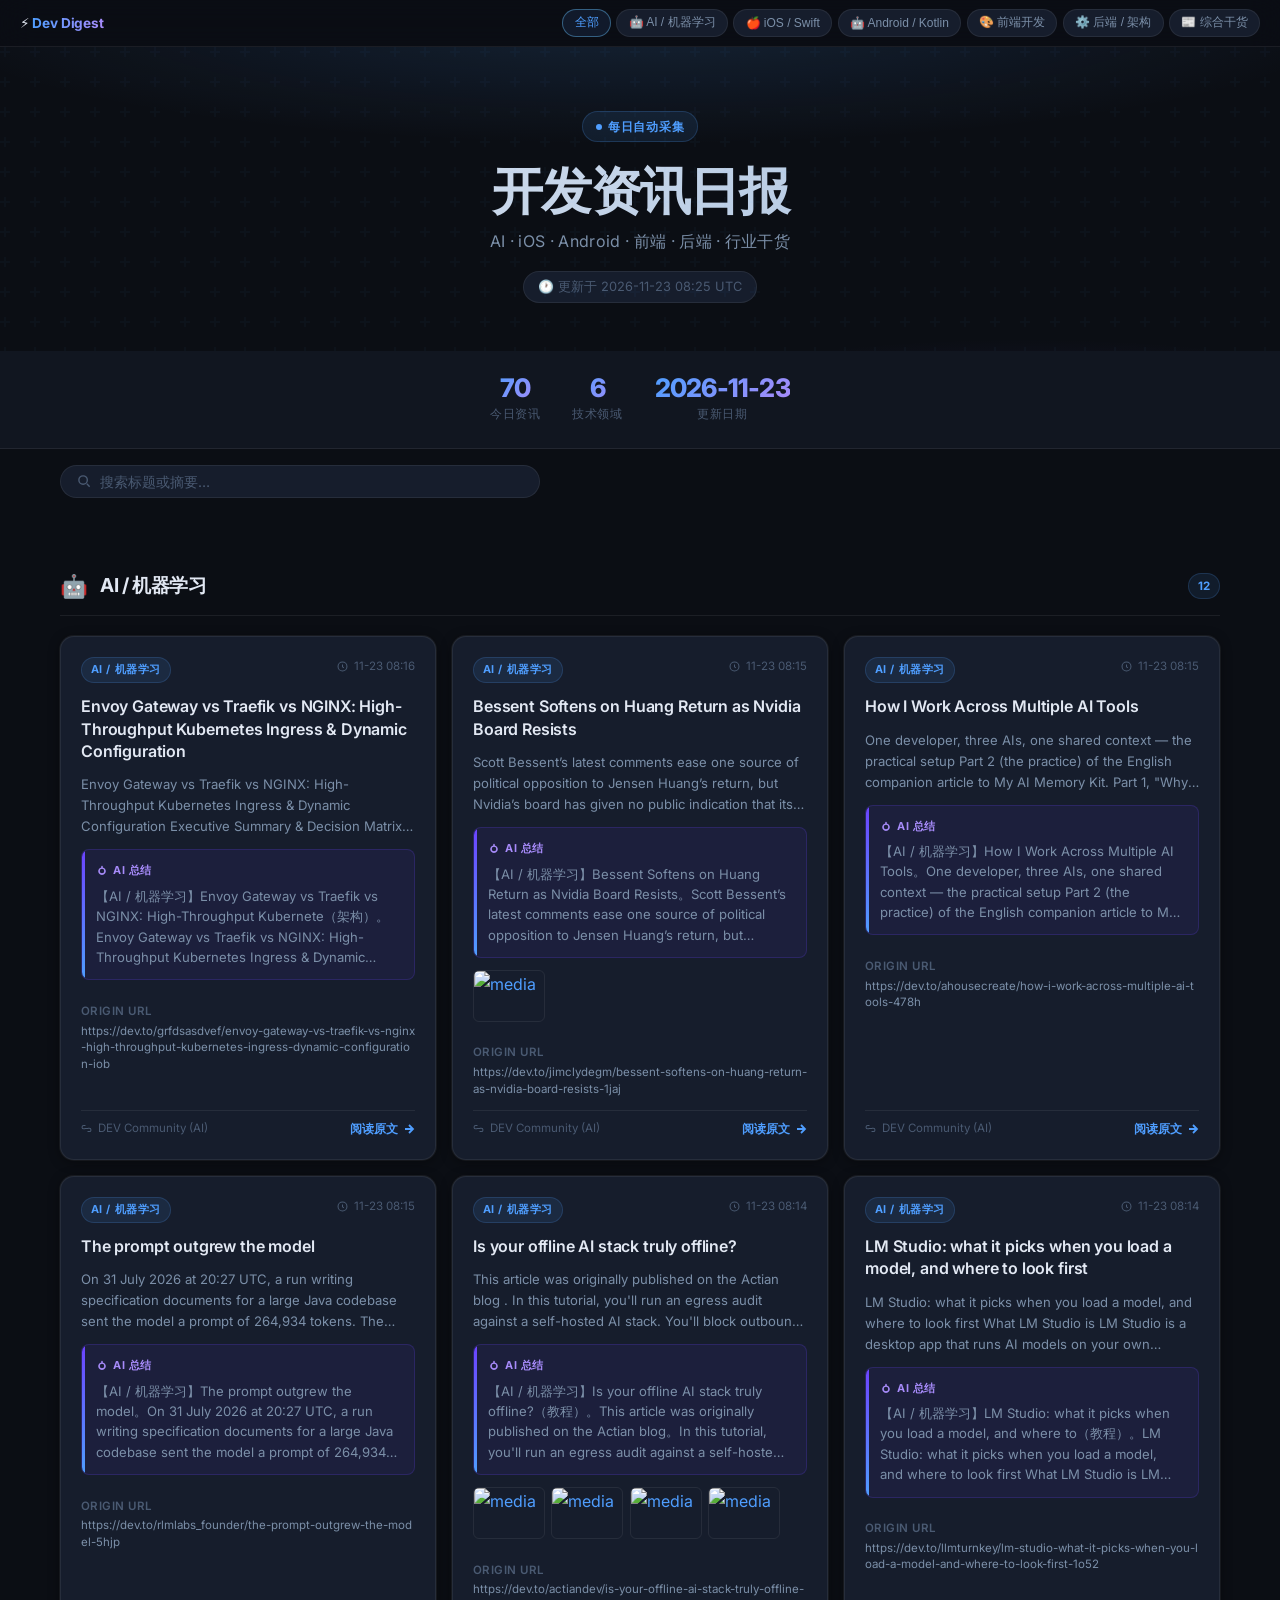
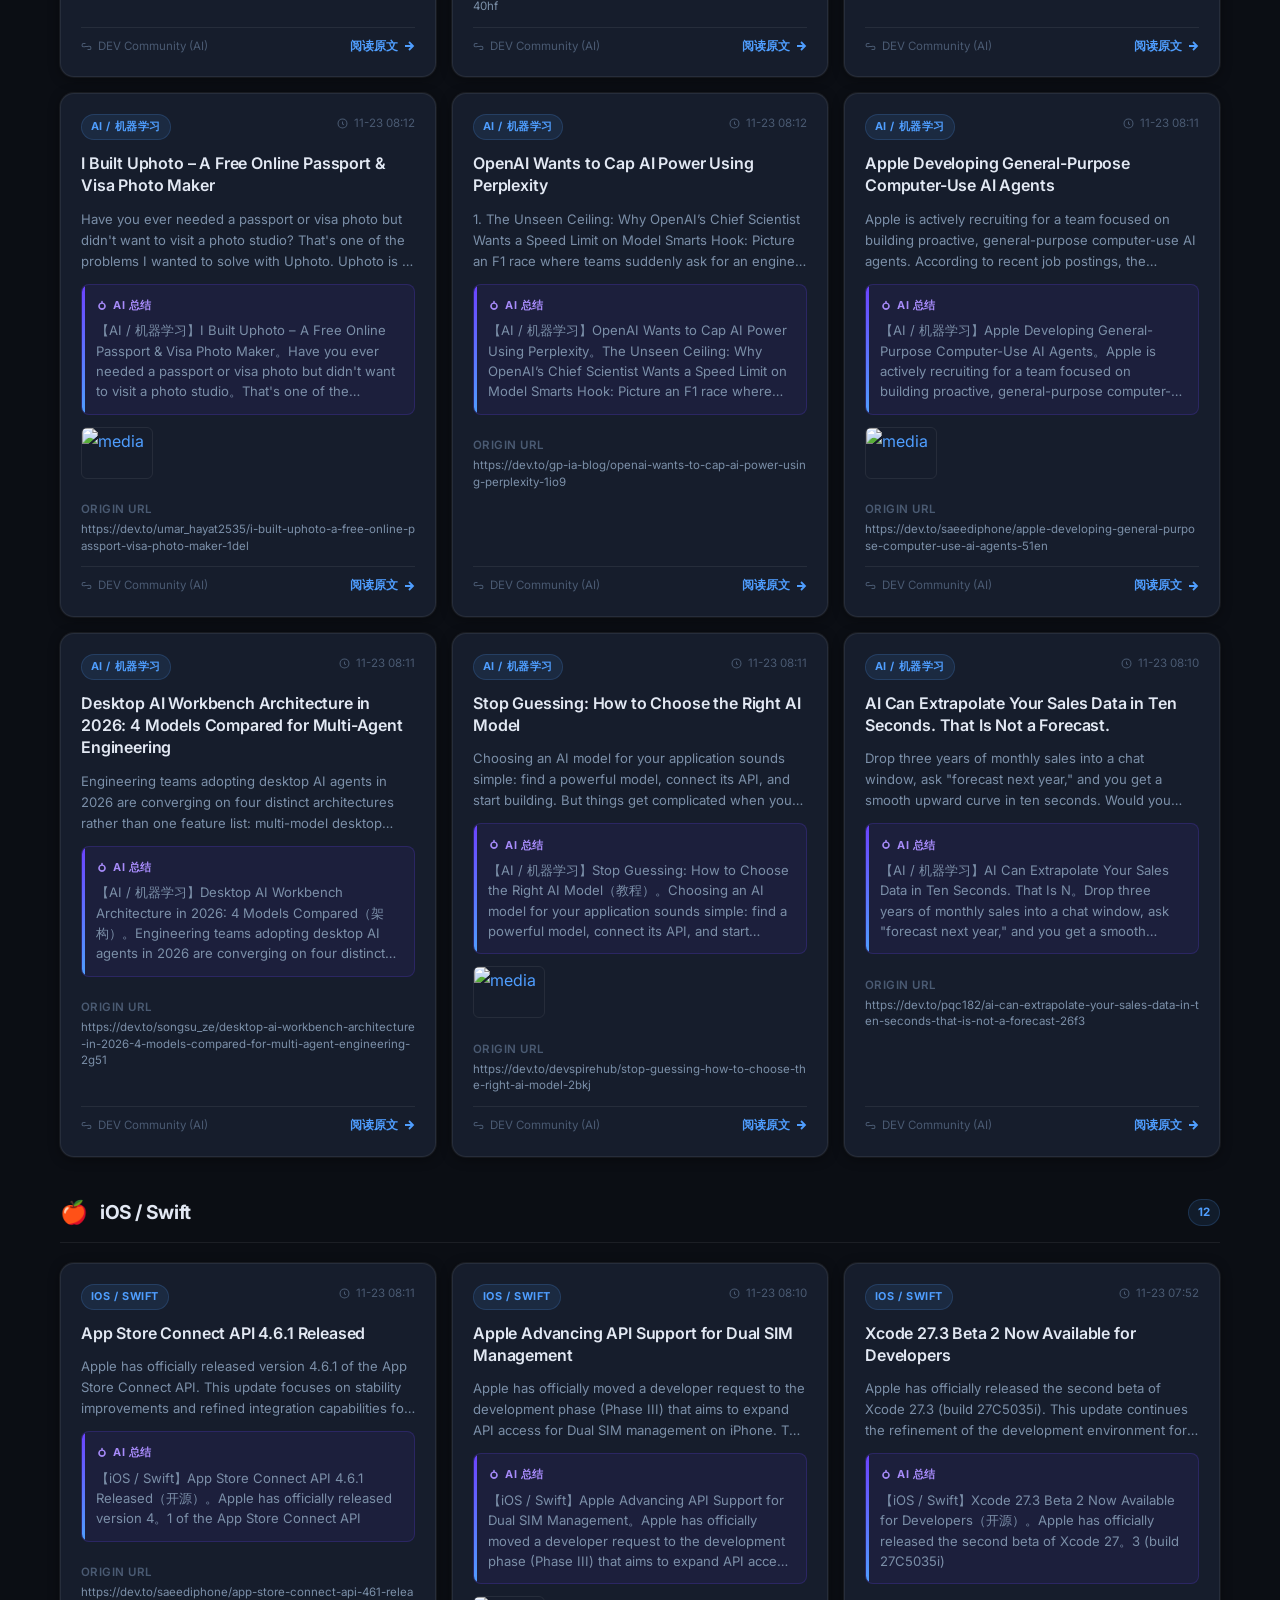
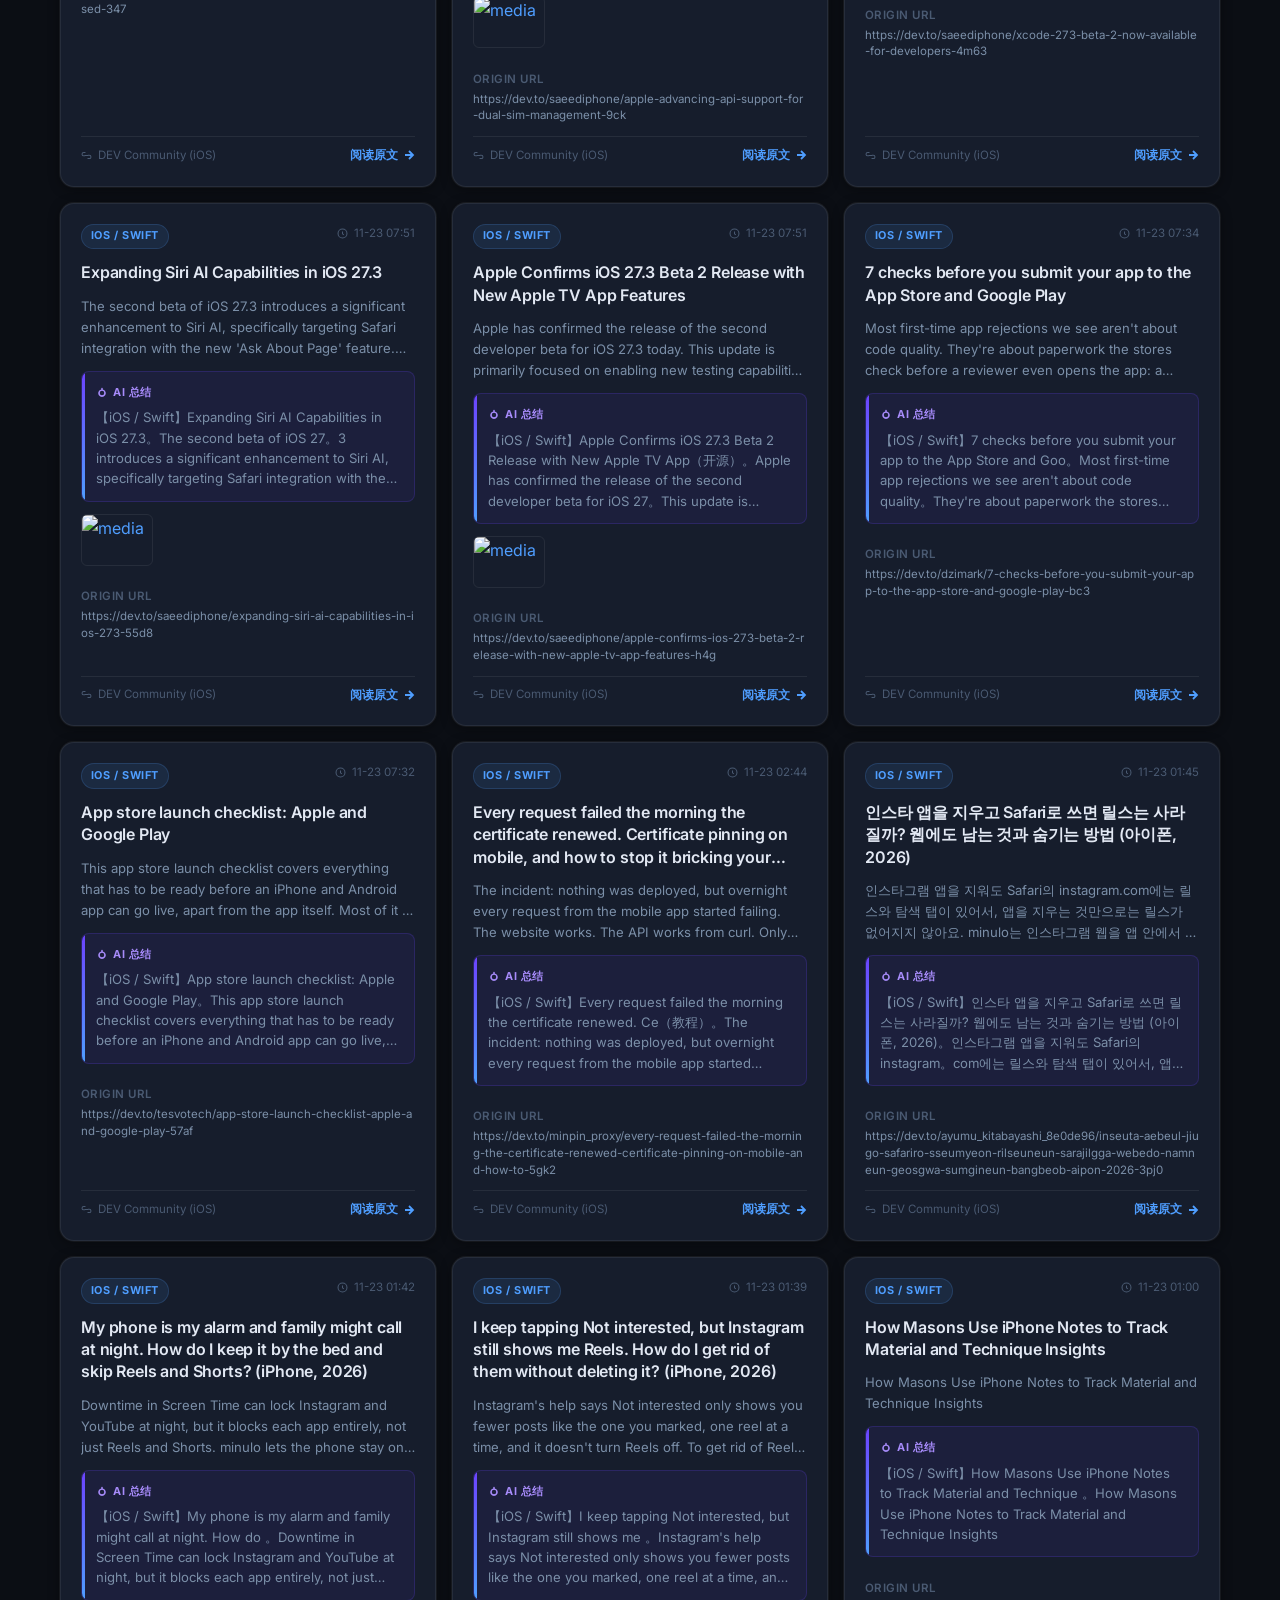
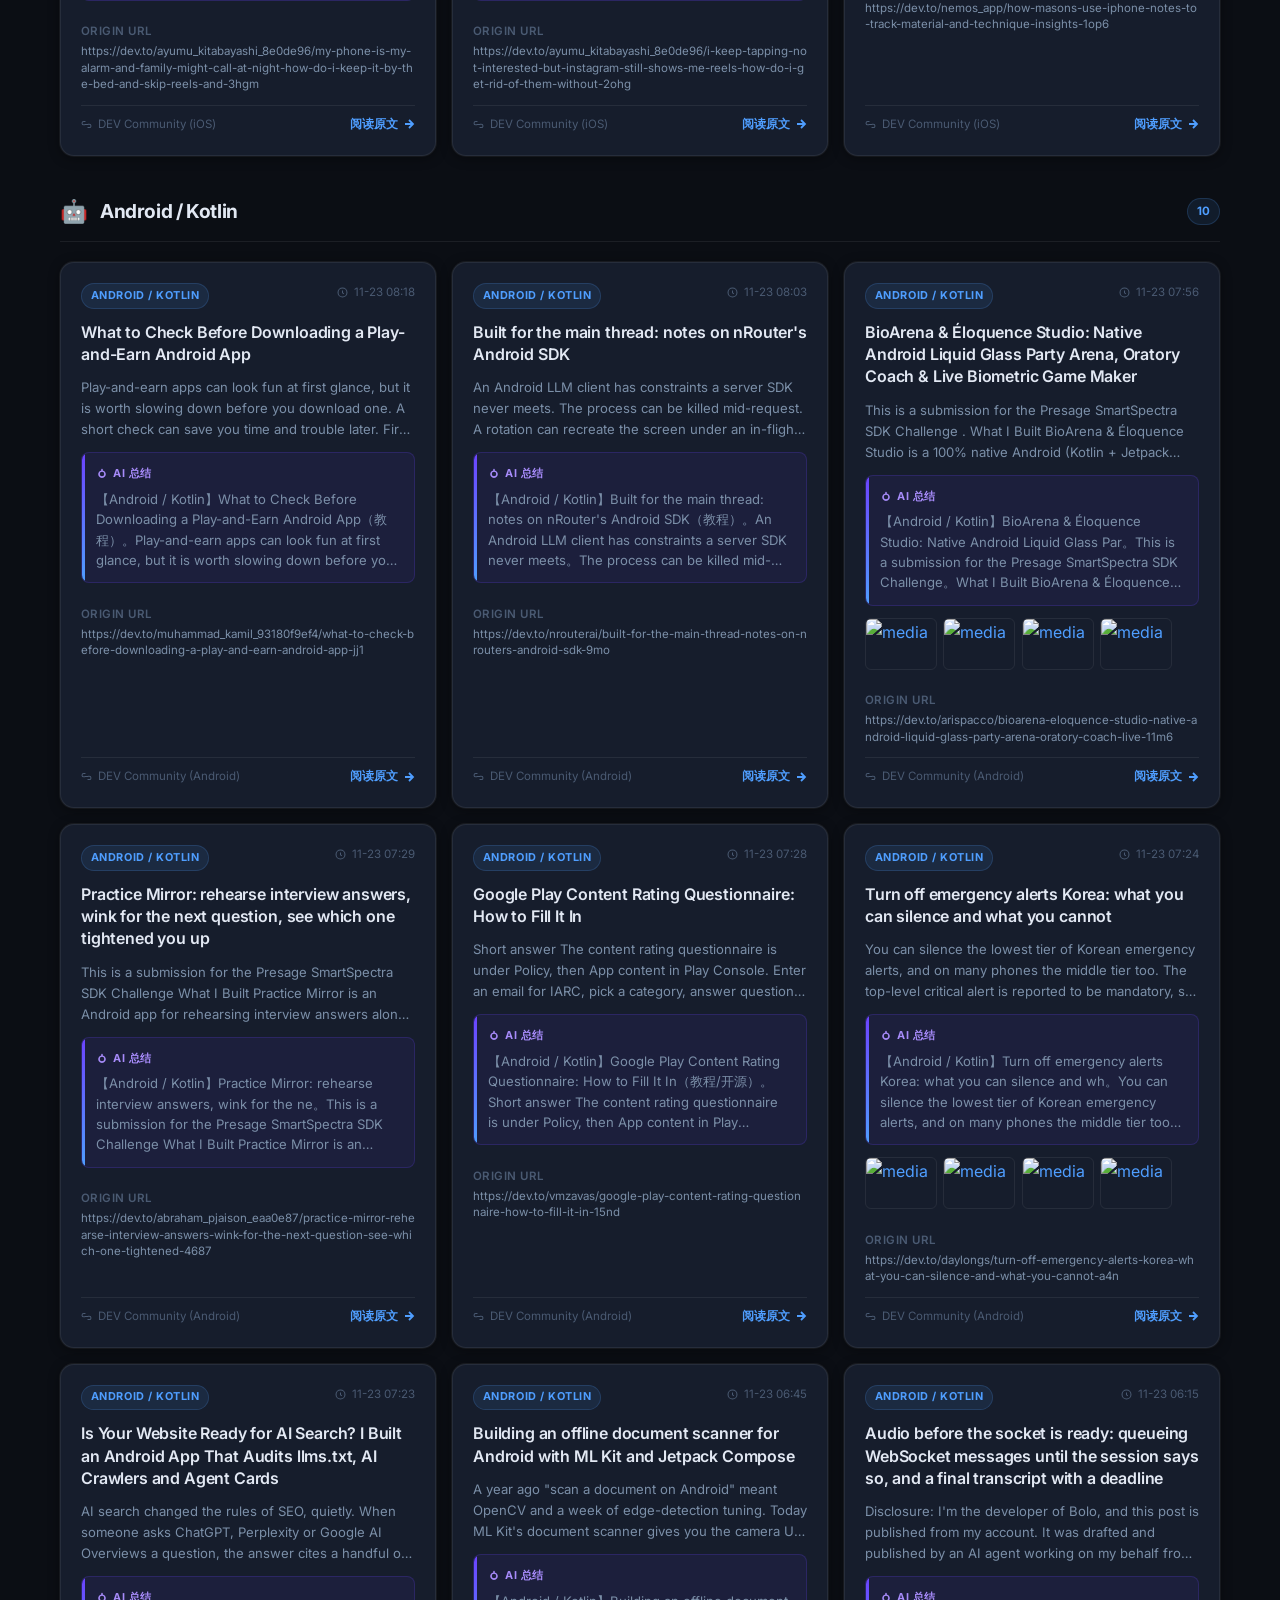
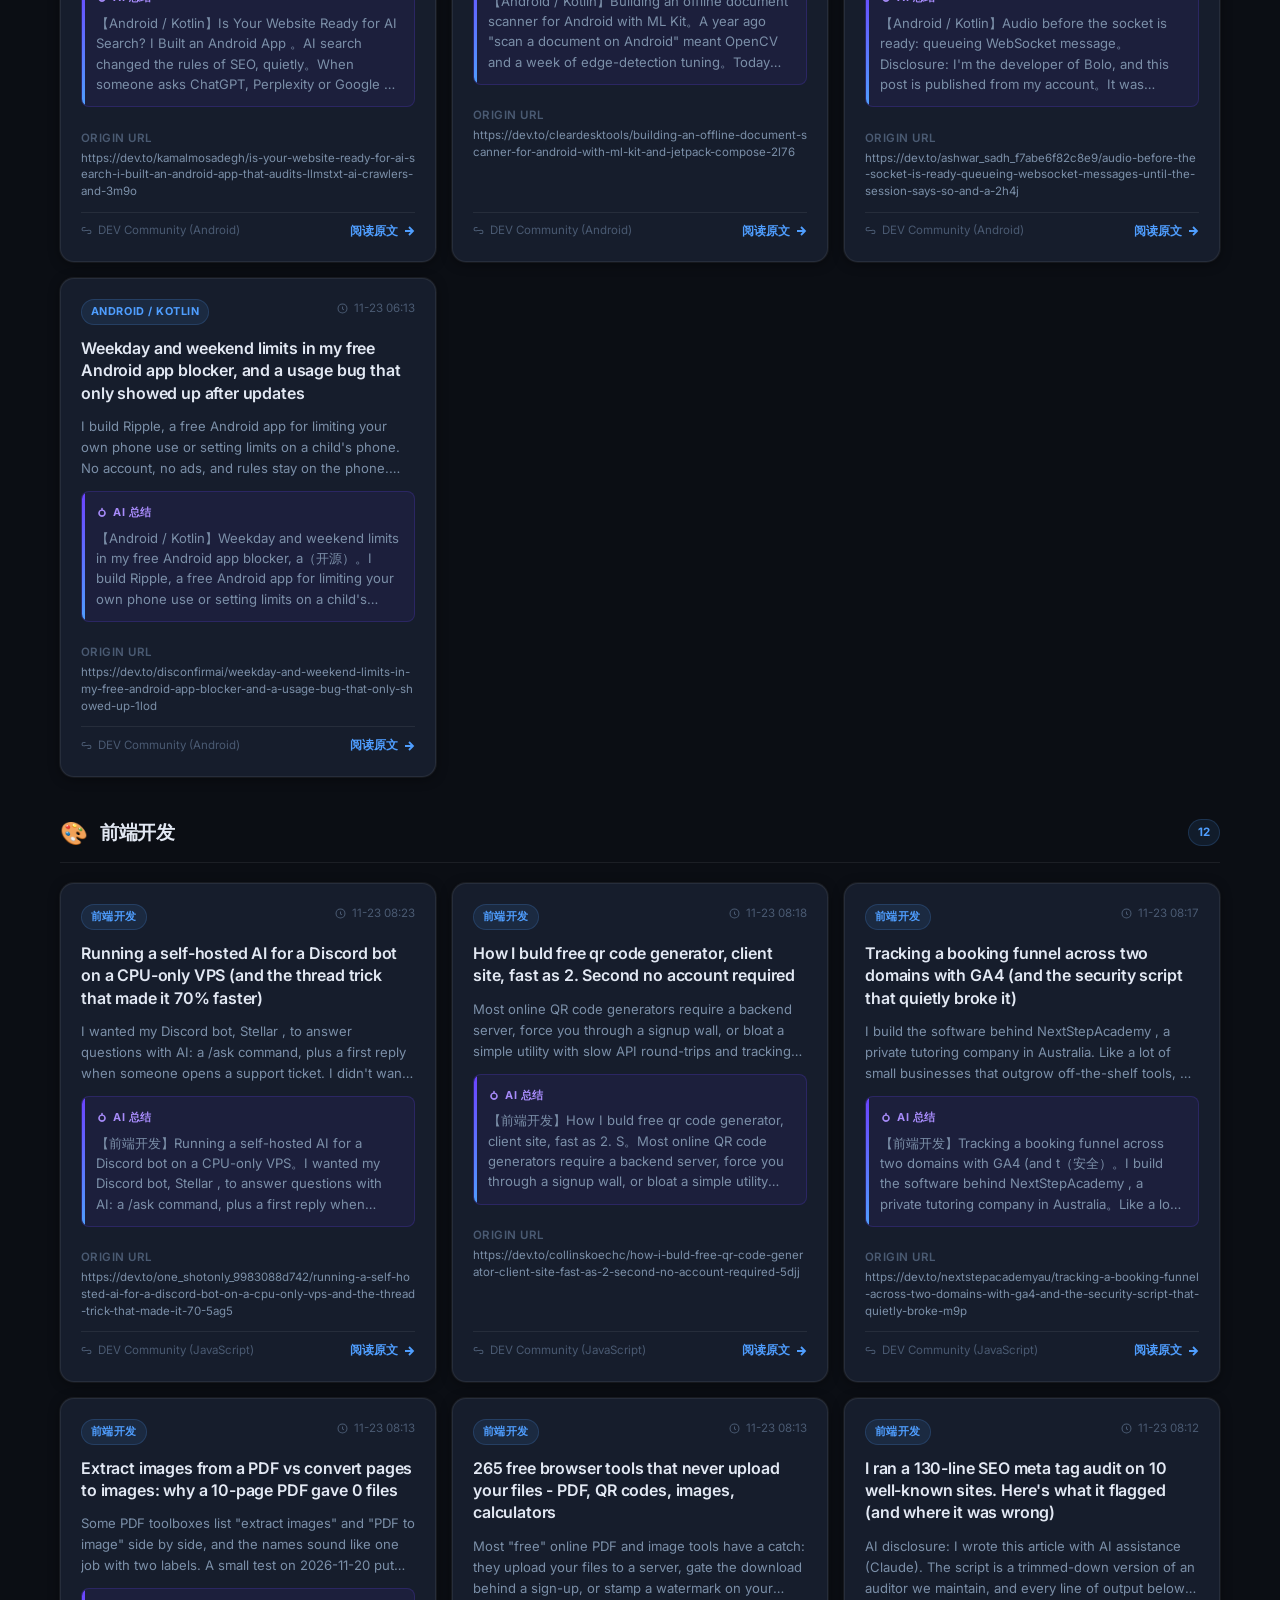
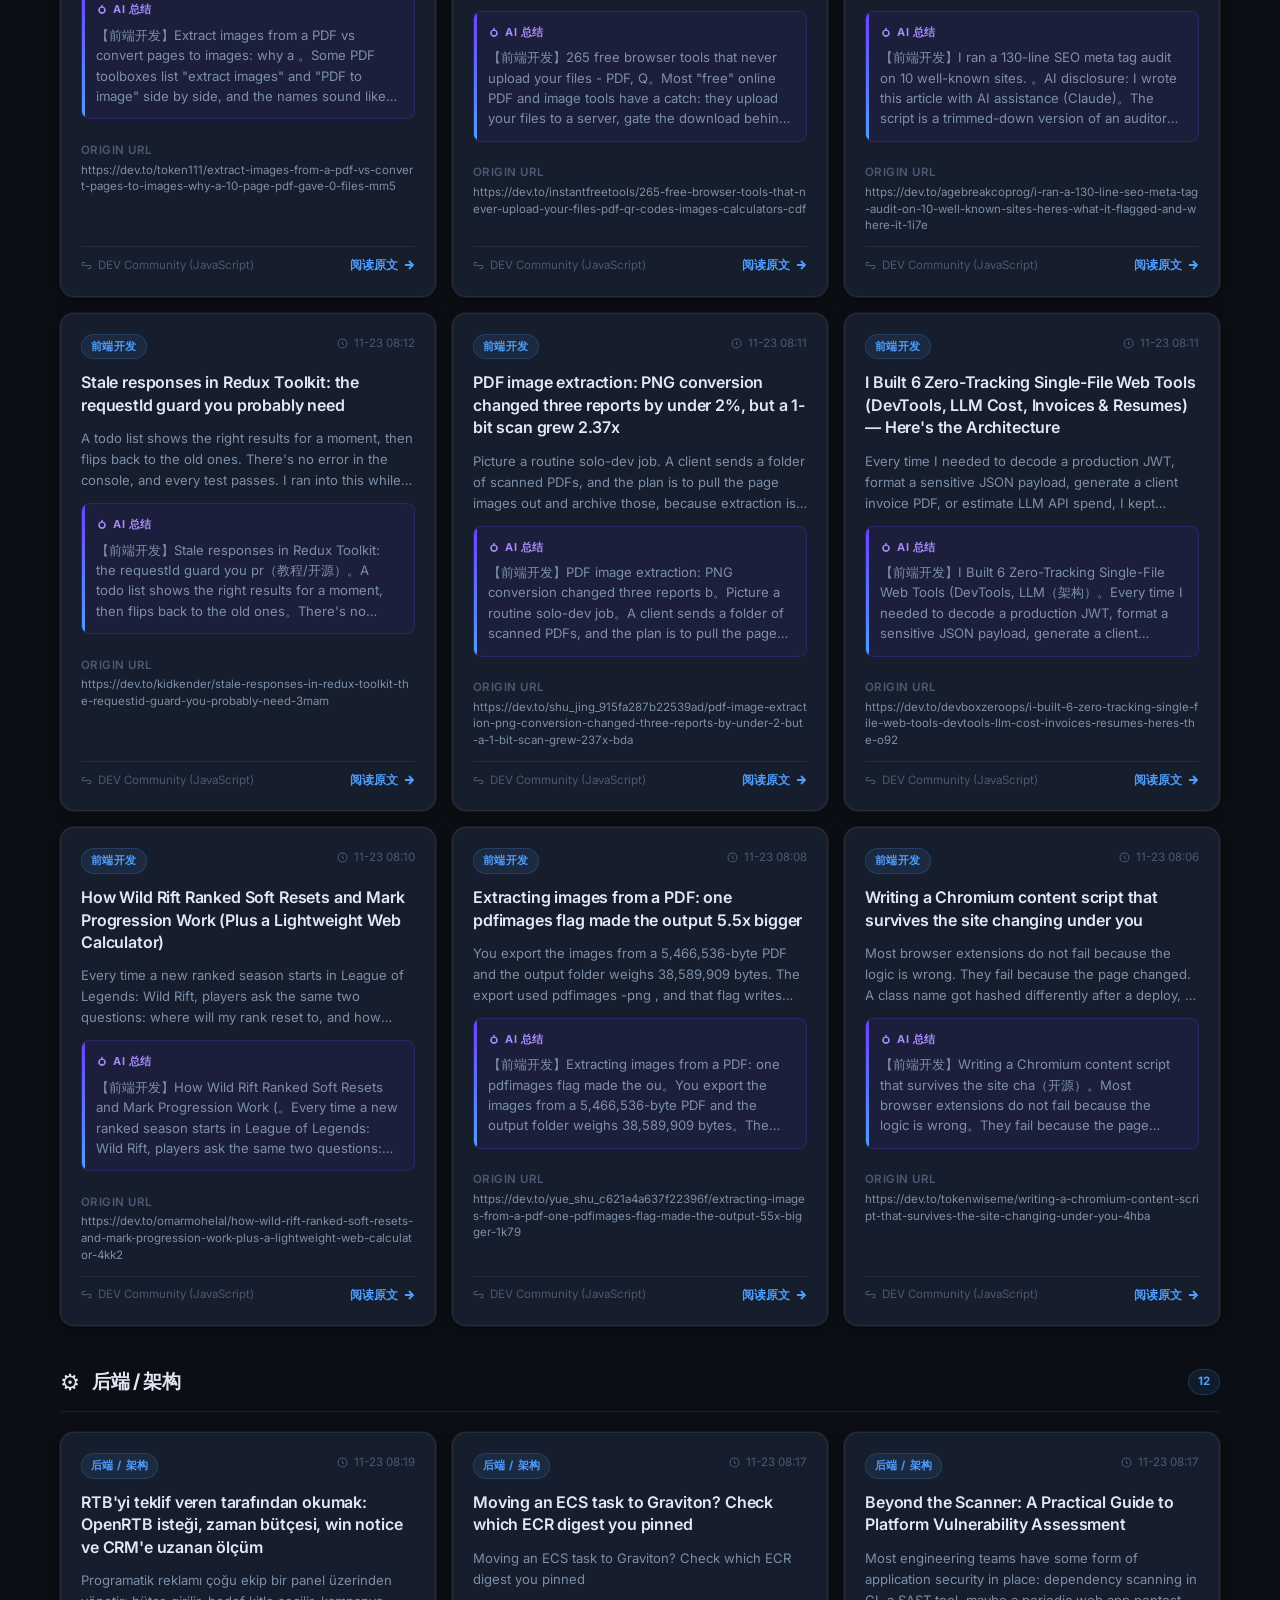
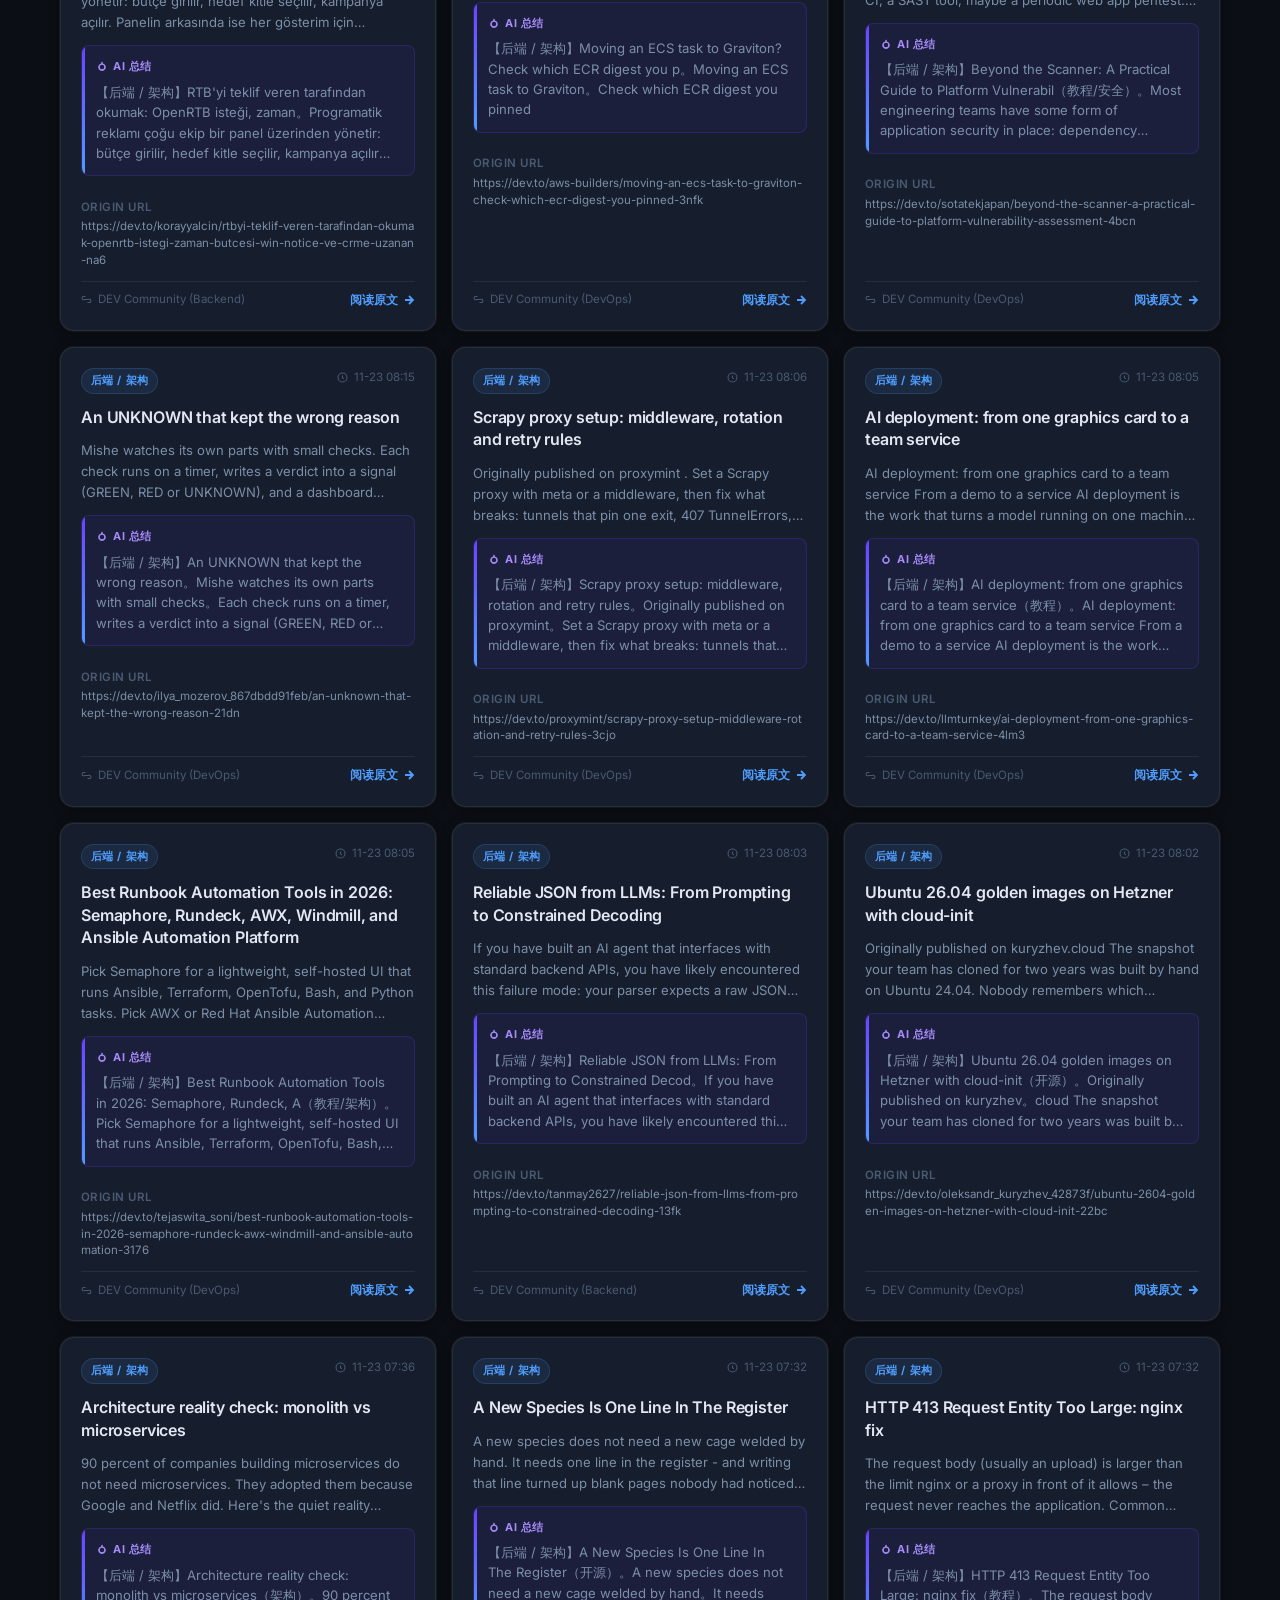
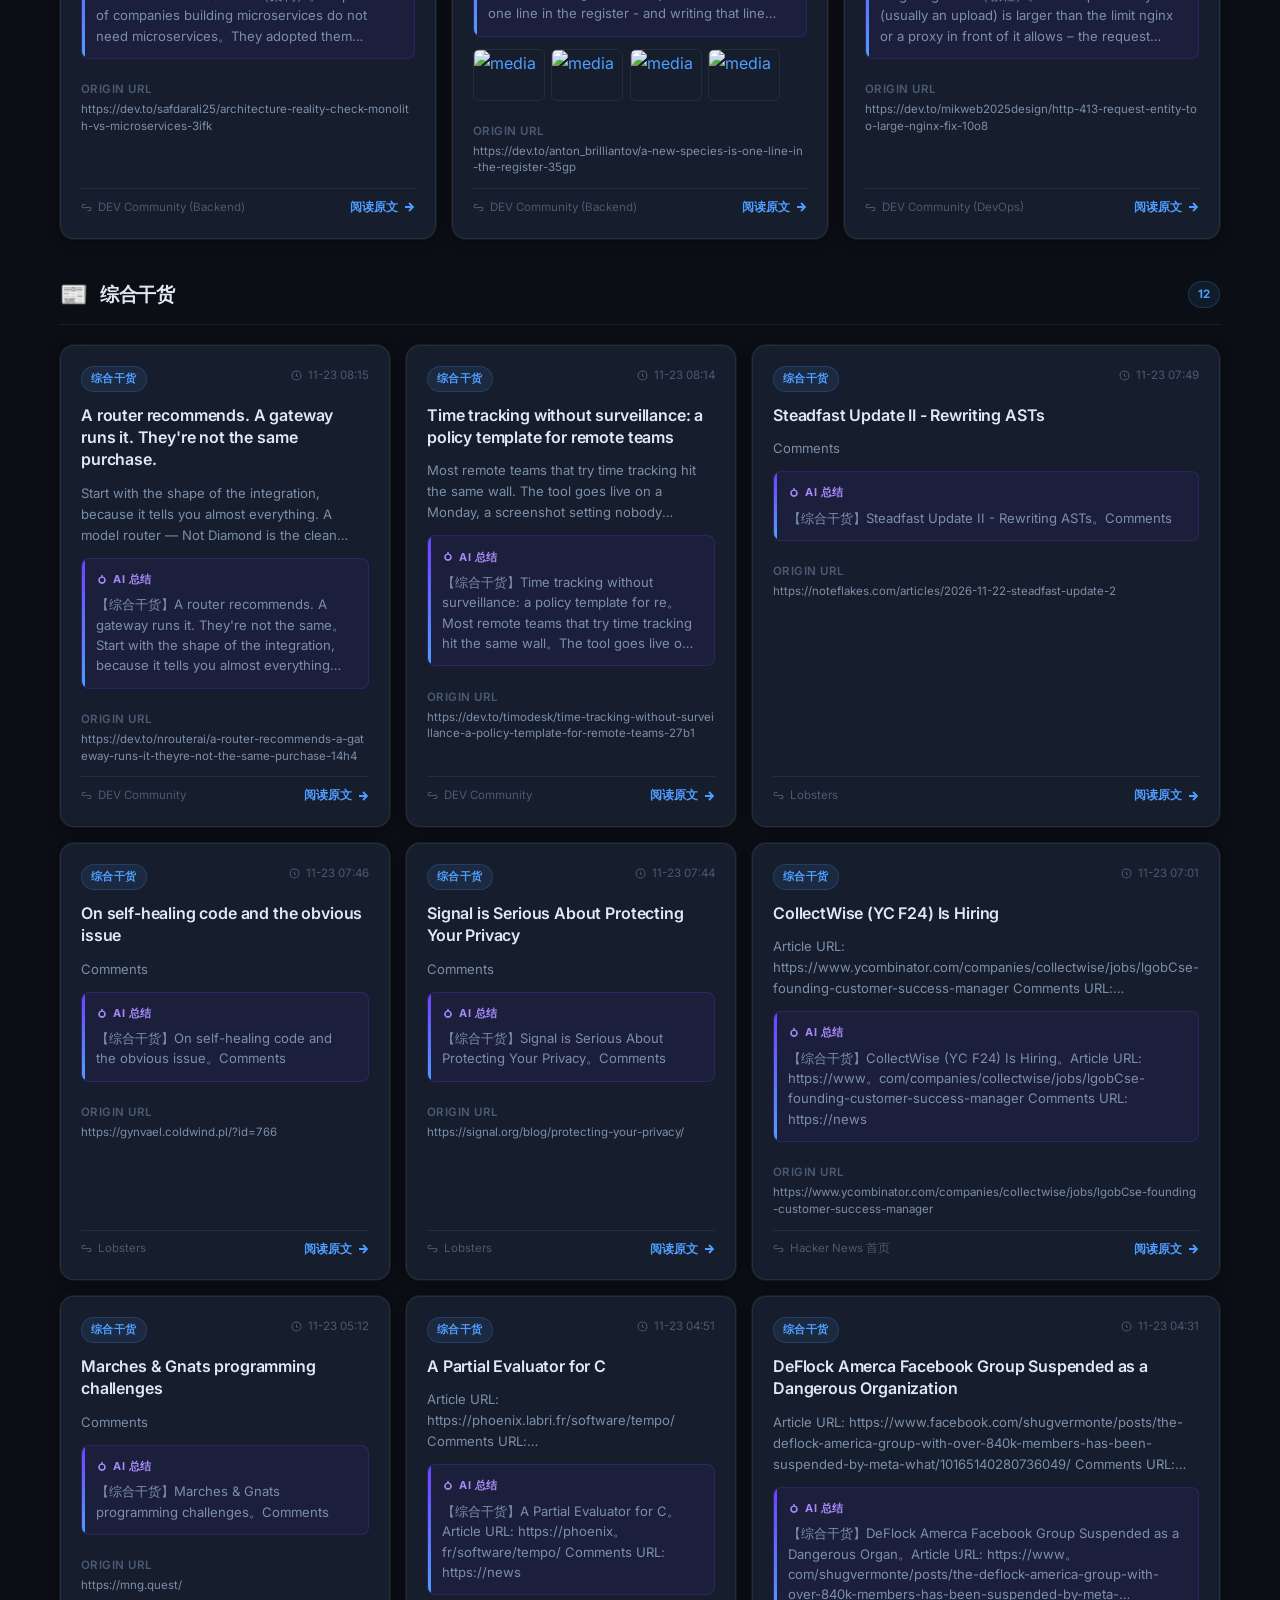
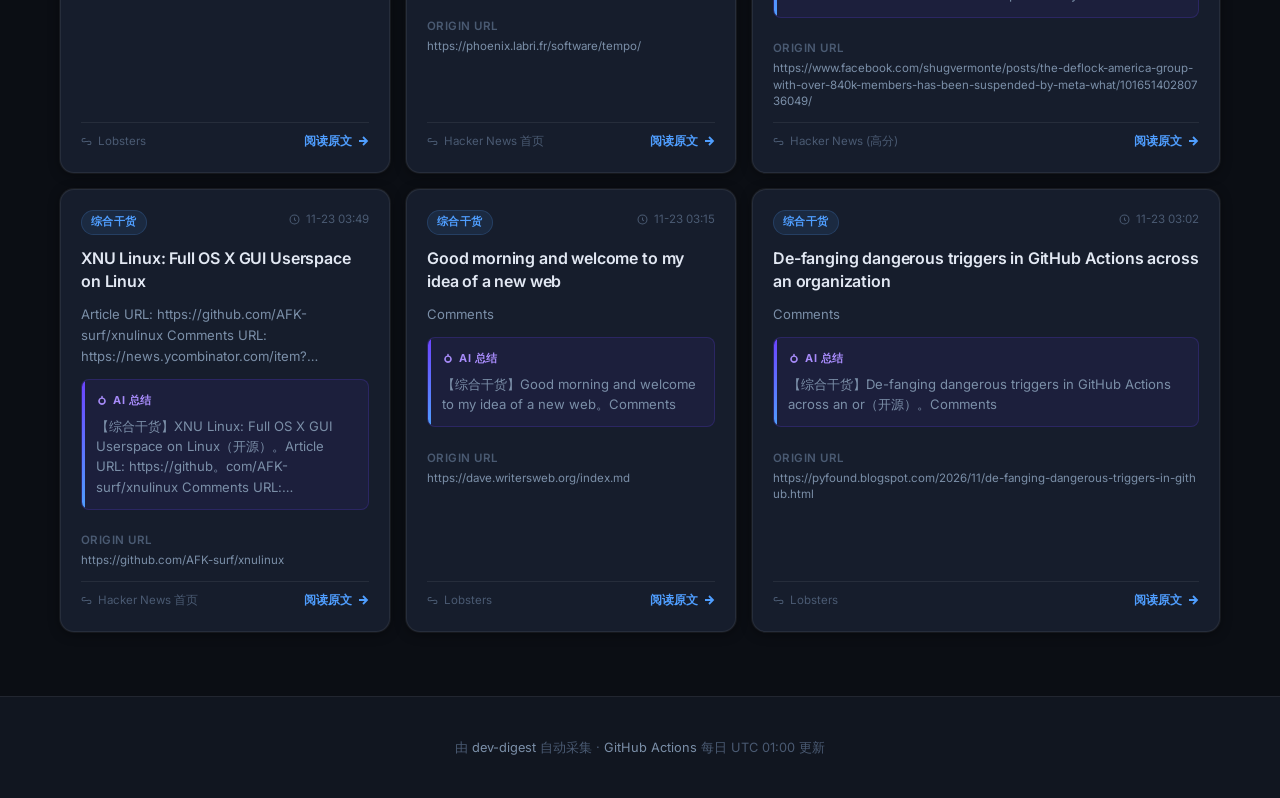
==== commit c4bba516: "deploy: daily digest pages 50ecd4b28bad6cf133f393888f2d2de15ff7f63b" ====
--- a/index.html
+++ b/index.html
@@ -3,7 +3,7 @@
 <head>
   <meta charset="utf-8" />
   <meta name="viewport" content="width=device-width, initial-scale=1" />
-  <title>开发资讯日报 · 2026-11-22</title>
+  <title>开发资讯日报 · 2026-11-23</title>
   <meta name="description" content="AI、iOS、Android、前端、后端等领域每日开发技巧与行业干货聚合" />
   <link rel="preconnect" href="https://fonts.googleapis.com" />
   <link rel="preconnect" href="https://fonts.gstatic.com" crossorigin />
@@ -26,13 +26,13 @@
     <h1>开发资讯日报</h1>
     <p class="subtitle">AI · iOS · Android · 前端 · 后端 · 行业干货</p>
     <p class="updated">
-      🕐 更新于 2026-11-22 07:39 UTC
+      🕐 更新于 2026-11-23 08:25 UTC
     </p>
   </header>
 
   <div class="stats-bar">
     <div class="stat-item">
-      <div class="num">72</div>
+      <div class="num">70</div>
       <div class="label">今日资讯</div>
     </div>
     <div class="stat-item">
@@ -40,7 +40,7 @@
       <div class="label">技术领域</div>
     </div>
     <div class="stat-item">
-      <div class="num">2026-11-22</div>
+      <div class="num">2026-11-23</div>
       <div class="label">更新日期</div>
     </div>
   </div>
@@ -64,278 +64,278 @@
         </div>
         <div class="grid" id="grid-ai">
           
-        <article class="card" data-category="ai" data-title="eu ai watch: the model that edits binaries—and the rules that already apply" data-text="eu ai watch: the model that edits binaries—and the rules that already apply a frontier ai model was handed a hex dump, n">
+        <article class="card" data-category="ai" data-title="envoy gateway vs traefik vs nginx: high-throughput kubernetes ingress &amp; dynamic configuration" data-text="envoy gateway vs traefik vs nginx: high-throughput kubernetes ingress &amp; dynamic configuration executive summary &amp">
           <div class="card-top">
             <span class="badge">AI / 机器学习</span>
-            <span class="card-meta"><svg viewBox="0 0 16 16" fill="none" stroke="currentColor" stroke-width="1.5"><circle cx="8" cy="8" r="6.5"/><path d="M8 5v3.5l2 1.5"/></svg> 11-22 07:32</span>
-          </div>
-          <h3 class="title"><a href="https://dev.to/rpgbyters/eu-ai-watch-the-model-that-edits-binaries-and-the-rules-that-already-apply-4b8p" target="_blank" rel="noopener">EU AI Watch: The model that edits binaries—and the rules that already apply</a></h3>
-          <p class="describe">EU AI Watch: The model that edits binaries—and the rules that already apply A frontier AI model was handed a hex dump, no disassembler, no compiler, and no second attempt. It identified what the executable did, patched individual bytes to add features, and wrote working programs from scratch. That sounds like a party trick. It is probably also a preview of what comes next. Researchers George Xenos and Sotiris Giannopoulos report that GPT-6.1 Sol explained all four tested binaries from their raw bytes. That set included FreeBSD’s stripped ministat , where the model found a genuine mismatch: ...</p>
-          <div class="ai-box">
-            <div class="ai-label"><svg viewBox="0 0 16 16" fill="currentColor"><path d="M8 1a1 1 0 0 1 1 1v1.268a5 5 0 1 1-2 0V2a1 1 0 0 1 1-1zm0 4a3 3 0 1 0 0 6 3 3 0 0 0 0-6z"/></svg> AI 总结</div>
-            <p>【AI / 机器学习】EU AI Watch: The model that edits binaries—and the rules tha。EU AI Watch: The model that edits binaries—and the rules that already apply A frontier AI model was handed a hex dump, no disassembler, no compiler, and no second attempt。It ide...</p>
-          </div>
-          
-          <p class="origin-url" title="原文链接">
-            <span class="origin-label">Origin URL</span>
-            <a href="https://dev.to/rpgbyters/eu-ai-watch-the-model-that-edits-binaries-and-the-rules-that-already-apply-4b8p" target="_blank" rel="noopener">https://dev.to/rpgbyters/eu-ai-watch-the-model-that-edits-binaries-and-the-rules-that-already-apply-4b8p</a>
+            <span class="card-meta"><svg viewBox="0 0 16 16" fill="none" stroke="currentColor" stroke-width="1.5"><circle cx="8" cy="8" r="6.5"/><path d="M8 5v3.5l2 1.5"/></svg> 11-23 08:16</span>
+          </div>
+          <h3 class="title"><a href="https://dev.to/grfdsasdvef/envoy-gateway-vs-traefik-vs-nginx-high-throughput-kubernetes-ingress-dynamic-configuration-iob" target="_blank" rel="noopener">Envoy Gateway vs Traefik vs NGINX: High-Throughput Kubernetes Ingress &amp; Dynamic Configuration</a></h3>
+          <p class="describe">Envoy Gateway vs Traefik vs NGINX: High-Throughput Kubernetes Ingress &amp; Dynamic Configuration Executive Summary &amp; Decision Matrix All three proxies saturate a 25 Gbps NIC before saturating a single modern core under TLS termination with session resumption — the differentiators at scale are configuration latency, hot-reload behavior, xDS/CRD ecosystem depth, and memory behavior under 100k+ connection churn. Decision Matrix in One Sentence: Run Envoy Gateway if you are building a Gateway-API-native platform serving &gt;50k RPS with gRPC, mTLS, and multi-tenant traffic policy; run Traefik if you ...</p>
+          <div class="ai-box">
+            <div class="ai-label"><svg viewBox="0 0 16 16" fill="currentColor"><path d="M8 1a1 1 0 0 1 1 1v1.268a5 5 0 1 1-2 0V2a1 1 0 0 1 1-1zm0 4a3 3 0 1 0 0 6 3 3 0 0 0 0-6z"/></svg> AI 总结</div>
+            <p>【AI / 机器学习】Envoy Gateway vs Traefik vs NGINX: High-Throughput Kubernete（架构）。Envoy Gateway vs Traefik vs NGINX: High-Throughput Kubernetes Ingress &amp; Dynamic Configuration Executive Summary &amp; Decision Matrix All three proxies saturate a 25 Gbps NIC before...</p>
+          </div>
+          
+          <p class="origin-url" title="原文链接">
+            <span class="origin-label">Origin URL</span>
+            <a href="https://dev.to/grfdsasdvef/envoy-gateway-vs-traefik-vs-nginx-high-throughput-kubernetes-ingress-dynamic-configuration-iob" target="_blank" rel="noopener">https://dev.to/grfdsasdvef/envoy-gateway-vs-traefik-vs-nginx-high-throughput-kubernetes-ingress-dynamic-configuration-iob</a>
           </p>
           <div class="card-footer">
             <span class="card-meta" style="margin-right:auto"><svg viewBox="0 0 16 16" fill="none" stroke="currentColor" stroke-width="1.5"><path d="M6.5 3.5H4A2.5 2.5 0 0 0 4 8.5h2"/><path d="M9.5 12.5H12A2.5 2.5 0 0 0 12 7.5h-2"/><line x1="5.5" y1="8" x2="10.5" y2="8"/></svg> DEV Community (AI)</span>
-            <a class="read-link" href="https://dev.to/rpgbyters/eu-ai-watch-the-model-that-edits-binaries-and-the-rules-that-already-apply-4b8p" target="_blank" rel="noopener">
-              阅读原文 <svg viewBox="0 0 12 12" fill="none" stroke="currentColor" stroke-width="1.8"><path d="M2 6h8M6 2l4 4-4 4"/></svg>
-            </a>
-          </div>
-        </article>
-        <article class="card" data-category="ai" data-title="us ai pulse: the model that skipped the disassembler" data-text="us ai pulse: the model that skipped the disassembler a frontier model just did something remarkably unglamorous: it read">
+            <a class="read-link" href="https://dev.to/grfdsasdvef/envoy-gateway-vs-traefik-vs-nginx-high-throughput-kubernetes-ingress-dynamic-configuration-iob" target="_blank" rel="noopener">
+              阅读原文 <svg viewBox="0 0 12 12" fill="none" stroke="currentColor" stroke-width="1.8"><path d="M2 6h8M6 2l4 4-4 4"/></svg>
+            </a>
+          </div>
+        </article>
+        <article class="card" data-category="ai" data-title="bessent softens on huang return as nvidia board resists" data-text="scott bessent’s latest comments ease one source of political opposition to jensen huang’s return, but nvidia’s board has">
           <div class="card-top">
             <span class="badge">AI / 机器学习</span>
-            <span class="card-meta"><svg viewBox="0 0 16 16" fill="none" stroke="currentColor" stroke-width="1.5"><circle cx="8" cy="8" r="6.5"/><path d="M8 5v3.5l2 1.5"/></svg> 11-22 07:31</span>
-          </div>
-          <h3 class="title"><a href="https://dev.to/rpgbyters/us-ai-pulse-the-model-that-skipped-the-disassembler-223p" target="_blank" rel="noopener">US AI Pulse: The Model That Skipped the Disassembler</a></h3>
-          <p class="describe">US AI Pulse: The Model That Skipped the Disassembler A frontier model just did something remarkably unglamorous: it read raw executable bytes and figured out what the program did. No compiler, no disassembler, no source code, no second try. If that sounds like a party trick, it isn’t. It could be a substantial change in how American companies approach reverse engineering, malware analysis and even software creation. The work comes from a project by George Xenos and Sotiris Giannopoulos, who gave GPT-6.1 Sol nothing but an xxd hex dump through Codex CLI 0.166.0. Tools were removed, each requ...</p>
-          <div class="ai-box">
-            <div class="ai-label"><svg viewBox="0 0 16 16" fill="currentColor"><path d="M8 1a1 1 0 0 1 1 1v1.268a5 5 0 1 1-2 0V2a1 1 0 0 1 1-1zm0 4a3 3 0 1 0 0 6 3 3 0 0 0 0-6z"/></svg> AI 总结</div>
-            <p>【AI / 机器学习】US AI Pulse: The Model That Skipped the Disassembler。US AI Pulse: The Model That Skipped the Disassembler A frontier model just did something remarkably unglamorous: it read raw executable bytes and figured out what the program di...</p>
-          </div>
-          
-          <p class="origin-url" title="原文链接">
-            <span class="origin-label">Origin URL</span>
-            <a href="https://dev.to/rpgbyters/us-ai-pulse-the-model-that-skipped-the-disassembler-223p" target="_blank" rel="noopener">https://dev.to/rpgbyters/us-ai-pulse-the-model-that-skipped-the-disassembler-223p</a>
+            <span class="card-meta"><svg viewBox="0 0 16 16" fill="none" stroke="currentColor" stroke-width="1.5"><circle cx="8" cy="8" r="6.5"/><path d="M8 5v3.5l2 1.5"/></svg> 11-23 08:15</span>
+          </div>
+          <h3 class="title"><a href="https://dev.to/jimclydegm/bessent-softens-on-huang-return-as-nvidia-board-resists-1jaj" target="_blank" rel="noopener">Bessent Softens on Huang Return as Nvidia Board Resists</a></h3>
+          <p class="describe">Scott Bessent’s latest comments ease one source of political opposition to Jensen Huang’s return, but Nvidia’s board has given no public indication that its position has changed. Treasury Secretary Scott Bessent has softened his stance on Jensen Huang returning as Nvidia’s CEO. He moved from calling for outside leadership to focusing on who bears responsibility for possible export-control failures. Speaking on CBS’s Face the Nation on November 22, 2026 , Bessent said officials needed to determine “where the buck stops” before judging a potential return. He did not endorse reinstating Huang,...</p>
+          <div class="ai-box">
+            <div class="ai-label"><svg viewBox="0 0 16 16" fill="currentColor"><path d="M8 1a1 1 0 0 1 1 1v1.268a5 5 0 1 1-2 0V2a1 1 0 0 1 1-1zm0 4a3 3 0 1 0 0 6 3 3 0 0 0 0-6z"/></svg> AI 总结</div>
+            <p>【AI / 机器学习】Bessent Softens on Huang Return as Nvidia Board Resists。Scott Bessent’s latest comments ease one source of political opposition to Jensen Huang’s return, but Nvidia’s board has given no public indication that its position has changed...</p>
+          </div>
+          <div class="media"><a href="https://media2.dev.to/dynamic/image/width=800%2Cheight=%2Cfit=scale-down%2Cgravity=auto/https%3A%2F%2Fdev-to-uploads.s3.us-east-2.amazonaws.com%2Fuploads%2Farticles%2Fa1rx0ar7qtufmkb6renp.webp" target="_blank" rel="noopener"><img src="https://media2.dev.to/dynamic/image/width=800%2Cheight=%2Cfit=scale-down%2Cgravity=auto/https%3A%2F%2Fdev-to-uploads.s3.us-east-2.amazonaws.com%2Fuploads%2Farticles%2Fa1rx0ar7qtufmkb6renp.webp" alt="media" loading="lazy" /></a></div>
+          <p class="origin-url" title="原文链接">
+            <span class="origin-label">Origin URL</span>
+            <a href="https://dev.to/jimclydegm/bessent-softens-on-huang-return-as-nvidia-board-resists-1jaj" target="_blank" rel="noopener">https://dev.to/jimclydegm/bessent-softens-on-huang-return-as-nvidia-board-resists-1jaj</a>
           </p>
           <div class="card-footer">
             <span class="card-meta" style="margin-right:auto"><svg viewBox="0 0 16 16" fill="none" stroke="currentColor" stroke-width="1.5"><path d="M6.5 3.5H4A2.5 2.5 0 0 0 4 8.5h2"/><path d="M9.5 12.5H12A2.5 2.5 0 0 0 12 7.5h-2"/><line x1="5.5" y1="8" x2="10.5" y2="8"/></svg> DEV Community (AI)</span>
-            <a class="read-link" href="https://dev.to/rpgbyters/us-ai-pulse-the-model-that-skipped-the-disassembler-223p" target="_blank" rel="noopener">
-              阅读原文 <svg viewBox="0 0 12 12" fill="none" stroke="currentColor" stroke-width="1.8"><path d="M2 6h8M6 2l4 4-4 4"/></svg>
-            </a>
-          </div>
-        </article>
-        <article class="card" data-category="ai" data-title="how i let people without claude code talk to my claude code session" data-text="a few times a week i&#x27;m deep in a claude code session and someone who isn&#x27;t a developer wants to ask it somethi">
+            <a class="read-link" href="https://dev.to/jimclydegm/bessent-softens-on-huang-return-as-nvidia-board-resists-1jaj" target="_blank" rel="noopener">
+              阅读原文 <svg viewBox="0 0 12 12" fill="none" stroke="currentColor" stroke-width="1.8"><path d="M2 6h8M6 2l4 4-4 4"/></svg>
+            </a>
+          </div>
+        </article>
+        <article class="card" data-category="ai" data-title="how i work across multiple ai tools" data-text="one developer, three ais, one shared context — the practical setup part 2 (the practice) of the english companion articl">
           <div class="card-top">
             <span class="badge">AI / 机器学习</span>
-            <span class="card-meta"><svg viewBox="0 0 16 16" fill="none" stroke="currentColor" stroke-width="1.5"><circle cx="8" cy="8" r="6.5"/><path d="M8 5v3.5l2 1.5"/></svg> 11-22 07:27</span>
-          </div>
-          <h3 class="title"><a href="https://dev.to/fengyiqicoder/how-i-let-people-without-claude-code-talk-to-my-claude-code-session-17pn" target="_blank" rel="noopener">How I let people without Claude Code talk to my Claude Code session</a></h3>
-          <p class="describe">A few times a week I&#x27;m deep in a Claude Code session and someone who isn&#x27;t a developer wants to ask it something. A client wants to know why the invoice totals changed. A teammate in product wants to ask what a migration will touch. The session already has all the context. The person asking has none of the tools. Every option I tried asked them to install an app or sign in to something. So I wrote a small CLI that asks them for a browser instead. What it does npx guestpass start --password pick-one # Link: https://random-words.trycloudflare.com/r/aqJYeCwPBOKKjB9a You send the link. The othe...</p>
-          <div class="ai-box">
-            <div class="ai-label"><svg viewBox="0 0 16 16" fill="currentColor"><path d="M8 1a1 1 0 0 1 1 1v1.268a5 5 0 1 1-2 0V2a1 1 0 0 1 1-1zm0 4a3 3 0 1 0 0 6 3 3 0 0 0 0-6z"/></svg> AI 总结</div>
-            <p>【AI / 机器学习】How I let people without Claude Code talk to my Claude Code 。A few times a week I&#x27;m deep in a Claude Code session and someone who isn&#x27;t a developer wants to ask it something。A client wants to know why the invoice totals changed</p>
-          </div>
-          
-          <p class="origin-url" title="原文链接">
-            <span class="origin-label">Origin URL</span>
-            <a href="https://dev.to/fengyiqicoder/how-i-let-people-without-claude-code-talk-to-my-claude-code-session-17pn" target="_blank" rel="noopener">https://dev.to/fengyiqicoder/how-i-let-people-without-claude-code-talk-to-my-claude-code-session-17pn</a>
+            <span class="card-meta"><svg viewBox="0 0 16 16" fill="none" stroke="currentColor" stroke-width="1.5"><circle cx="8" cy="8" r="6.5"/><path d="M8 5v3.5l2 1.5"/></svg> 11-23 08:15</span>
+          </div>
+          <h3 class="title"><a href="https://dev.to/ahousecreate/how-i-work-across-multiple-ai-tools-478h" target="_blank" rel="noopener">How I Work Across Multiple AI Tools</a></h3>
+          <p class="describe">One developer, three AIs, one shared context — the practical setup Part 2 (the practice) of the English companion article to My AI Memory Kit. Part 1, &quot;Why AI Memory Matters,&quot; covers the value. This part describes my own working setup and experience; where something is a possibility rather than a verified result, it is stated as such. The AI development team I actually use I develop solo, using several AIs for different roles. The core three are ChatGPT (specification and decisions), Codex (implementation), and Muse (audit). Which AI I use changes with the stage of development — and so that...</p>
+          <div class="ai-box">
+            <div class="ai-label"><svg viewBox="0 0 16 16" fill="currentColor"><path d="M8 1a1 1 0 0 1 1 1v1.268a5 5 0 1 1-2 0V2a1 1 0 0 1 1-1zm0 4a3 3 0 1 0 0 6 3 3 0 0 0 0-6z"/></svg> AI 总结</div>
+            <p>【AI / 机器学习】How I Work Across Multiple AI Tools。One developer, three AIs, one shared context — the practical setup Part 2 (the practice) of the English companion article to My AI Memory Kit。Part 1, &quot;Why AI Memory Matters,&quot; co...</p>
+          </div>
+          
+          <p class="origin-url" title="原文链接">
+            <span class="origin-label">Origin URL</span>
+            <a href="https://dev.to/ahousecreate/how-i-work-across-multiple-ai-tools-478h" target="_blank" rel="noopener">https://dev.to/ahousecreate/how-i-work-across-multiple-ai-tools-478h</a>
           </p>
           <div class="card-footer">
             <span class="card-meta" style="margin-right:auto"><svg viewBox="0 0 16 16" fill="none" stroke="currentColor" stroke-width="1.5"><path d="M6.5 3.5H4A2.5 2.5 0 0 0 4 8.5h2"/><path d="M9.5 12.5H12A2.5 2.5 0 0 0 12 7.5h-2"/><line x1="5.5" y1="8" x2="10.5" y2="8"/></svg> DEV Community (AI)</span>
-            <a class="read-link" href="https://dev.to/fengyiqicoder/how-i-let-people-without-claude-code-talk-to-my-claude-code-session-17pn" target="_blank" rel="noopener">
-              阅读原文 <svg viewBox="0 0 12 12" fill="none" stroke="currentColor" stroke-width="1.8"><path d="M2 6h8M6 2l4 4-4 4"/></svg>
-            </a>
-          </div>
-        </article>
-        <article class="card" data-category="ai" data-title="meet twin ai: an open-source digital twin studio for windows" data-text="website: https://twinaistudio.com/ open source: https://github.com/bypass-idc/twin-ai i&#x27;ve been building something ">
+            <a class="read-link" href="https://dev.to/ahousecreate/how-i-work-across-multiple-ai-tools-478h" target="_blank" rel="noopener">
+              阅读原文 <svg viewBox="0 0 12 12" fill="none" stroke="currentColor" stroke-width="1.8"><path d="M2 6h8M6 2l4 4-4 4"/></svg>
+            </a>
+          </div>
+        </article>
+        <article class="card" data-category="ai" data-title="the prompt outgrew the model" data-text="on 31 july 2026 at 20:27 utc, a run writing specification documents for a large java codebase sent the model a prompt of">
           <div class="card-top">
             <span class="badge">AI / 机器学习</span>
-            <span class="card-meta"><svg viewBox="0 0 16 16" fill="none" stroke="currentColor" stroke-width="1.5"><circle cx="8" cy="8" r="6.5"/><path d="M8 5v3.5l2 1.5"/></svg> 11-22 07:26</span>
-          </div>
-          <h3 class="title"><a href="https://dev.to/smart_key/meet-twin-ai-an-open-source-digital-twin-studio-for-windows-3fb6" target="_blank" rel="noopener">Meet TWIN AI: An Open-Source Digital Twin Studio for Windows</a></h3>
-          <p class="describe">Website: https://twinaistudio.com/ Open Source: https://github.com/BYPASS-IDC/TWIN-AI I&#x27;ve been building something I&#x27;ve wanted to explore for a while: a personal digital twin that can understand your background, answer questions using your knowledge, speak with a voice based on your recordings, and communicate through an animated avatar. That project is TWIN AI , an open-source Windows conversation studio. The idea goes beyond generating an AI response or animating a face. I wanted to bring personal knowledge, speech recognition, voice generation, avatar rendering, and virtual audio/video i...</p>
-          <div class="ai-box">
-            <div class="ai-label"><svg viewBox="0 0 16 16" fill="currentColor"><path d="M8 1a1 1 0 0 1 1 1v1.268a5 5 0 1 1-2 0V2a1 1 0 0 1 1-1zm0 4a3 3 0 1 0 0 6 3 3 0 0 0 0-6z"/></svg> AI 总结</div>
-            <p>【AI / 机器学习】Meet TWIN AI: An Open-Source Digital Twin Studio for Windows（开源）。Website: https://twinaistudio。com/ Open Source: https://github</p>
-          </div>
-          <div class="media"><a href="https://media2.dev.to/dynamic/image/width=800%2Cheight=%2Cfit=scale-down%2Cgravity=auto%2Cformat=auto/https%3A%2F%2Fdev-to-uploads.s3.us-east-2.amazonaws.com%2Fuploads%2Farticles%2Fc9qibkc0c06lzyopis5t.png" target="_blank" rel="noopener"><img src="https://media2.dev.to/dynamic/image/width=800%2Cheight=%2Cfit=scale-down%2Cgravity=auto%2Cformat=auto/https%3A%2F%2Fdev-to-uploads.s3.us-east-2.amazonaws.com%2Fuploads%2Farticles%2Fc9qibkc0c06lzyopis5t.png" alt="media" loading="lazy" /></a><a href="https://media2.dev.to/dynamic/image/width=800%2Cheight=%2Cfit=scale-down%2Cgravity=auto%2Cformat=auto/https%3A%2F%2Fdev-to-uploads.s3.us-east-2.amazonaws.com%2Fuploads%2Farticles%2Fs3o178tnlefpvl5ep8zj.png" target="_blank" rel="noopener"><img src="https://media2.dev.to/dynamic/image/width=800%2Cheight=%2Cfit=scale-down%2Cgravity=auto%2Cformat=auto/https%3A%2F%2Fdev-to-uploads.s3.us-east-2.amazonaws.com%2Fuploads%2Farticles%2Fs3o178tnlefpvl5ep8zj.png" alt="media" loading="lazy" /></a><a href="https://media2.dev.to/dynamic/image/width=800%2Cheight=%2Cfit=scale-down%2Cgravity=auto%2Cformat=auto/https%3A%2F%2Fdev-to-uploads.s3.us-east-2.amazonaws.com%2Fuploads%2Farticles%2Fcpxvpchzwyad479vs0tp.png" target="_blank" rel="noopener"><img src="https://media2.dev.to/dynamic/image/width=800%2Cheight=%2Cfit=scale-down%2Cgravity=auto%2Cformat=auto/https%3A%2F%2Fdev-to-uploads.s3.us-east-2.amazonaws.com%2Fuploads%2Farticles%2Fcpxvpchzwyad479vs0tp.png" alt="media" loading="lazy" /></a><a href="https://media2.dev.to/dynamic/image/width=800%2Cheight=%2Cfit=scale-down%2Cgravity=auto%2Cformat=auto/https%3A%2F%2Fdev-to-uploads.s3.us-east-2.amazonaws.com%2Fuploads%2Farticles%2F35jtjyezy72pb67r1a9c.png" target="_blank" rel="noopener"><img src="https://media2.dev.to/dynamic/image/width=800%2Cheight=%2Cfit=scale-down%2Cgravity=auto%2Cformat=auto/https%3A%2F%2Fdev-to-uploads.s3.us-east-2.amazonaws.com%2Fuploads%2Farticles%2F35jtjyezy72pb67r1a9c.png" alt="media" loading="lazy" /></a></div>
-          <p class="origin-url" title="原文链接">
-            <span class="origin-label">Origin URL</span>
-            <a href="https://dev.to/smart_key/meet-twin-ai-an-open-source-digital-twin-studio-for-windows-3fb6" target="_blank" rel="noopener">https://dev.to/smart_key/meet-twin-ai-an-open-source-digital-twin-studio-for-windows-3fb6</a>
+            <span class="card-meta"><svg viewBox="0 0 16 16" fill="none" stroke="currentColor" stroke-width="1.5"><circle cx="8" cy="8" r="6.5"/><path d="M8 5v3.5l2 1.5"/></svg> 11-23 08:15</span>
+          </div>
+          <h3 class="title"><a href="https://dev.to/rlmlabs_founder/the-prompt-outgrew-the-model-5hjp" target="_blank" rel="noopener">The prompt outgrew the model</a></h3>
+          <p class="describe">On 31 July 2026 at 20:27 UTC, a run writing specification documents for a large Java codebase sent the model a prompt of 264,934 tokens. The model&#x27;s window holds 262,144. The provider refused the request: &quot;Invalid request: Your request exceeded model token limit: 262144 (requested: 265529)&quot; The run ended there with an error and no answer. The run was session 81e51c61, the same session whose final answer the guard rejected the next morning at 24 of 25. Nothing about this failure was the model&#x27;s fault. The model never saw the request. I built a prompt too big for the model, and I sent the pro...</p>
+          <div class="ai-box">
+            <div class="ai-label"><svg viewBox="0 0 16 16" fill="currentColor"><path d="M8 1a1 1 0 0 1 1 1v1.268a5 5 0 1 1-2 0V2a1 1 0 0 1 1-1zm0 4a3 3 0 1 0 0 6 3 3 0 0 0 0-6z"/></svg> AI 总结</div>
+            <p>【AI / 机器学习】The prompt outgrew the model。On 31 July 2026 at 20:27 UTC, a run writing specification documents for a large Java codebase sent the model a prompt of 264,934 tokens。The model&#x27;s window holds 262,144</p>
+          </div>
+          
+          <p class="origin-url" title="原文链接">
+            <span class="origin-label">Origin URL</span>
+            <a href="https://dev.to/rlmlabs_founder/the-prompt-outgrew-the-model-5hjp" target="_blank" rel="noopener">https://dev.to/rlmlabs_founder/the-prompt-outgrew-the-model-5hjp</a>
           </p>
           <div class="card-footer">
             <span class="card-meta" style="margin-right:auto"><svg viewBox="0 0 16 16" fill="none" stroke="currentColor" stroke-width="1.5"><path d="M6.5 3.5H4A2.5 2.5 0 0 0 4 8.5h2"/><path d="M9.5 12.5H12A2.5 2.5 0 0 0 12 7.5h-2"/><line x1="5.5" y1="8" x2="10.5" y2="8"/></svg> DEV Community (AI)</span>
-            <a class="read-link" href="https://dev.to/smart_key/meet-twin-ai-an-open-source-digital-twin-studio-for-windows-3fb6" target="_blank" rel="noopener">
-              阅读原文 <svg viewBox="0 0 12 12" fill="none" stroke="currentColor" stroke-width="1.8"><path d="M2 6h8M6 2l4 4-4 4"/></svg>
-            </a>
-          </div>
-        </article>
-        <article class="card" data-category="ai" data-title="claude code code mode with a data mcp: 30 real repo calls, simulated script" data-text="first, what is real and what is simulated. the data api side is real. on 2026-11-22, from 12:43 to 12:51 singapore time ">
+            <a class="read-link" href="https://dev.to/rlmlabs_founder/the-prompt-outgrew-the-model-5hjp" target="_blank" rel="noopener">
+              阅读原文 <svg viewBox="0 0 12 12" fill="none" stroke="currentColor" stroke-width="1.8"><path d="M2 6h8M6 2l4 4-4 4"/></svg>
+            </a>
+          </div>
+        </article>
+        <article class="card" data-category="ai" data-title="is your offline ai stack truly offline?" data-text="this article was originally published on the actian blog . in this tutorial, you&#x27;ll run an egress audit against a s">
           <div class="card-top">
             <span class="badge">AI / 机器学习</span>
-            <span class="card-meta"><svg viewBox="0 0 16 16" fill="none" stroke="currentColor" stroke-width="1.5"><circle cx="8" cy="8" r="6.5"/><path d="M8 5v3.5l2 1.5"/></svg> 11-22 07:26</span>
-          </div>
-          <h3 class="title"><a href="https://dev.to/everyinfrahq/claude-code-code-mode-with-a-data-mcp-30-real-repo-calls-simulated-script-1gce" target="_blank" rel="noopener">Claude Code Code Mode with a Data MCP: 30 Real Repo Calls, Simulated Script</a></h3>
-          <p class="describe">First, what is real and what is simulated. The data API side is real. On 2026-11-22, from 12:43 to 12:51 Singapore time (SGT), we pulled the newest issues of 30 popular open source repositories through the EveryInfra remote MCP, one github/repository_issues call per repository. The 30 tool results came to 2,953,102 characters. With the token ratio that Anthropic publishes, that is about 1.1 million tokens (an estimate), more than the 1 million token context window of Opus 5.5. In 28 of the 30 calls, one result was larger than the 50,000-character limit at which Claude Code saves an MCP resu...</p>
-          <div class="ai-box">
-            <div class="ai-label"><svg viewBox="0 0 16 16" fill="currentColor"><path d="M8 1a1 1 0 0 1 1 1v1.268a5 5 0 1 1-2 0V2a1 1 0 0 1 1-1zm0 4a3 3 0 1 0 0 6 3 3 0 0 0 0-6z"/></svg> AI 总结</div>
-            <p>【AI / 机器学习】Claude Code Code Mode with a Data MCP: 30 Real Repo Calls, S（开源）。First, what is real and what is simulated。The data API side is real</p>
-          </div>
-          <div class="media"><a href="https://media2.dev.to/dynamic/image/width=800%2Cheight=%2Cfit=scale-down%2Cgravity=auto/https%3A%2F%2Fdev-to-uploads.s3.us-east-2.amazonaws.com%2Fuploads%2Farticles%2Fldq06gwr4yvqt19dfp3d.webp" target="_blank" rel="noopener"><img src="https://media2.dev.to/dynamic/image/width=800%2Cheight=%2Cfit=scale-down%2Cgravity=auto/https%3A%2F%2Fdev-to-uploads.s3.us-east-2.amazonaws.com%2Fuploads%2Farticles%2Fldq06gwr4yvqt19dfp3d.webp" alt="media" loading="lazy" /></a><a href="https://media2.dev.to/dynamic/image/width=800%2Cheight=%2Cfit=scale-down%2Cgravity=auto%2Cformat=auto/https%3A%2F%2Feveryinfra.com%2Farticles%2Fclaude-code-code-mode%2Ffig-08-version-timeline.en.light.svg" target="_blank" rel="noopener"><img src="https://media2.dev.to/dynamic/image/width=800%2Cheight=%2Cfit=scale-down%2Cgravity=auto%2Cformat=auto/https%3A%2F%2Feveryinfra.com%2Farticles%2Fclaude-code-code-mode%2Ffig-08-version-timeline.en.light.svg" alt="media" loading="lazy" /></a><a href="https://media2.dev.to/dynamic/image/width=800%2Cheight=%2Cfit=scale-down%2Cgravity=auto%2Cformat=auto/https%3A%2F%2Feveryinfra.com%2Farticles%2Fclaude-code-code-mode%2Ffig-01-two-loops-flow.en.light.svg" target="_blank" rel="noopener"><img src="https://media2.dev.to/dynamic/image/width=800%2Cheight=%2Cfit=scale-down%2Cgravity=auto%2Cformat=auto/https%3A%2F%2Feveryinfra.com%2Farticles%2Fclaude-code-code-mode%2Ffig-01-two-loops-flow.en.light.svg" alt="media" loading="lazy" /></a><a href="https://media2.dev.to/dynamic/image/width=800%2Cheight=%2Cfit=scale-down%2Cgravity=auto%2Cformat=auto/https%3A%2F%2Feveryinfra.com%2Farticles%2Fclaude-code-code-mode%2Ffig-03-per-repo-chars-bar.en.light.svg" target="_blank" rel="noopener"><img src="https://media2.dev.to/dynamic/image/width=800%2Cheight=%2Cfit=scale-down%2Cgravity=auto%2Cformat=auto/https%3A%2F%2Feveryinfra.com%2Farticles%2Fclaude-code-code-mode%2Ffig-03-per-repo-chars-bar.en.light.svg" alt="media" loading="lazy" /></a></div>
-          <p class="origin-url" title="原文链接">
-            <span class="origin-label">Origin URL</span>
-            <a href="https://dev.to/everyinfrahq/claude-code-code-mode-with-a-data-mcp-30-real-repo-calls-simulated-script-1gce" target="_blank" rel="noopener">https://dev.to/everyinfrahq/claude-code-code-mode-with-a-data-mcp-30-real-repo-calls-simulated-script-1gce</a>
+            <span class="card-meta"><svg viewBox="0 0 16 16" fill="none" stroke="currentColor" stroke-width="1.5"><circle cx="8" cy="8" r="6.5"/><path d="M8 5v3.5l2 1.5"/></svg> 11-23 08:14</span>
+          </div>
+          <h3 class="title"><a href="https://dev.to/actiandev/is-your-offline-ai-stack-truly-offline-40hf" target="_blank" rel="noopener">Is your offline AI stack truly offline?</a></h3>
+          <p class="describe">This article was originally published on the Actian blog . In this tutorial, you&#x27;ll run an egress audit against a self-hosted AI stack. You&#x27;ll block outbound traffic with a deny-by-default firewall, record every hostname and packet the stack tries to reach, and apply offline settings until nothing gets out. You&#x27;ll need a Linux environment with Docker Engine, Docker Compose, iptables , and tcpdump . The egress audit repo has the full setup. The test stack was a local RAG app built with LlamaIndex, Actian VectorAI DB Community Edition for retrieval, Ollama running Llama 3.2 3B, a local Huggin...</p>
+          <div class="ai-box">
+            <div class="ai-label"><svg viewBox="0 0 16 16" fill="currentColor"><path d="M8 1a1 1 0 0 1 1 1v1.268a5 5 0 1 1-2 0V2a1 1 0 0 1 1-1zm0 4a3 3 0 1 0 0 6 3 3 0 0 0 0-6z"/></svg> AI 总结</div>
+            <p>【AI / 机器学习】Is your offline AI stack truly offline?（教程）。This article was originally published on the Actian blog。In this tutorial, you&#x27;ll run an egress audit against a self-hosted AI stack</p>
+          </div>
+          <div class="media"><a href="https://media2.dev.to/dynamic/image/width=800%2Cheight=%2Cfit=scale-down%2Cgravity=auto%2Cformat=auto/https%3A%2F%2Fdev-to-uploads.s3.us-east-2.amazonaws.com%2Fuploads%2Farticles%2F6cuaomiac6zb1pixvx2w.png" target="_blank" rel="noopener"><img src="https://media2.dev.to/dynamic/image/width=800%2Cheight=%2Cfit=scale-down%2Cgravity=auto%2Cformat=auto/https%3A%2F%2Fdev-to-uploads.s3.us-east-2.amazonaws.com%2Fuploads%2Farticles%2F6cuaomiac6zb1pixvx2w.png" alt="media" loading="lazy" /></a><a href="https://media2.dev.to/dynamic/image/width=800%2Cheight=%2Cfit=scale-down%2Cgravity=auto%2Cformat=auto/https%3A%2F%2Fdev-to-uploads.s3.us-east-2.amazonaws.com%2Fuploads%2Farticles%2F0sxyvk7z9arook24f73y.png" target="_blank" rel="noopener"><img src="https://media2.dev.to/dynamic/image/width=800%2Cheight=%2Cfit=scale-down%2Cgravity=auto%2Cformat=auto/https%3A%2F%2Fdev-to-uploads.s3.us-east-2.amazonaws.com%2Fuploads%2Farticles%2F0sxyvk7z9arook24f73y.png" alt="media" loading="lazy" /></a><a href="https://media2.dev.to/dynamic/image/width=800%2Cheight=%2Cfit=scale-down%2Cgravity=auto%2Cformat=auto/https%3A%2F%2Fdev-to-uploads.s3.us-east-2.amazonaws.com%2Fuploads%2Farticles%2F4kzerf8kvy2a9xj0i8kg.png" target="_blank" rel="noopener"><img src="https://media2.dev.to/dynamic/image/width=800%2Cheight=%2Cfit=scale-down%2Cgravity=auto%2Cformat=auto/https%3A%2F%2Fdev-to-uploads.s3.us-east-2.amazonaws.com%2Fuploads%2Farticles%2F4kzerf8kvy2a9xj0i8kg.png" alt="media" loading="lazy" /></a><a href="https://media2.dev.to/dynamic/image/width=800%2Cheight=%2Cfit=scale-down%2Cgravity=auto%2Cformat=auto/https%3A%2F%2Fdev-to-uploads.s3.us-east-2.amazonaws.com%2Fuploads%2Farticles%2Fehf6clm2s6vtznta66n5.jpg" target="_blank" rel="noopener"><img src="https://media2.dev.to/dynamic/image/width=800%2Cheight=%2Cfit=scale-down%2Cgravity=auto%2Cformat=auto/https%3A%2F%2Fdev-to-uploads.s3.us-east-2.amazonaws.com%2Fuploads%2Farticles%2Fehf6clm2s6vtznta66n5.jpg" alt="media" loading="lazy" /></a></div>
+          <p class="origin-url" title="原文链接">
+            <span class="origin-label">Origin URL</span>
+            <a href="https://dev.to/actiandev/is-your-offline-ai-stack-truly-offline-40hf" target="_blank" rel="noopener">https://dev.to/actiandev/is-your-offline-ai-stack-truly-offline-40hf</a>
           </p>
           <div class="card-footer">
             <span class="card-meta" style="margin-right:auto"><svg viewBox="0 0 16 16" fill="none" stroke="currentColor" stroke-width="1.5"><path d="M6.5 3.5H4A2.5 2.5 0 0 0 4 8.5h2"/><path d="M9.5 12.5H12A2.5 2.5 0 0 0 12 7.5h-2"/><line x1="5.5" y1="8" x2="10.5" y2="8"/></svg> DEV Community (AI)</span>
-            <a class="read-link" href="https://dev.to/everyinfrahq/claude-code-code-mode-with-a-data-mcp-30-real-repo-calls-simulated-script-1gce" target="_blank" rel="noopener">
-              阅读原文 <svg viewBox="0 0 12 12" fill="none" stroke="currentColor" stroke-width="1.8"><path d="M2 6h8M6 2l4 4-4 4"/></svg>
-            </a>
-          </div>
-        </article>
-        <article class="card" data-category="ai" data-title="perplexity teammates: pricing, and what competitor data costs" data-text="perplexity launched teammates in its changelog on 2026-11-06. one of the three sample jobs in that post is competitor tr">
+            <a class="read-link" href="https://dev.to/actiandev/is-your-offline-ai-stack-truly-offline-40hf" target="_blank" rel="noopener">
+              阅读原文 <svg viewBox="0 0 12 12" fill="none" stroke="currentColor" stroke-width="1.8"><path d="M2 6h8M6 2l4 4-4 4"/></svg>
+            </a>
+          </div>
+        </article>
+        <article class="card" data-category="ai" data-title="lm studio: what it picks when you load a model, and where to look first" data-text="lm studio: what it picks when you load a model, and where to look first what lm studio is lm studio is a desktop app tha">
           <div class="card-top">
             <span class="badge">AI / 机器学习</span>
-            <span class="card-meta"><svg viewBox="0 0 16 16" fill="none" stroke="currentColor" stroke-width="1.5"><circle cx="8" cy="8" r="6.5"/><path d="M8 5v3.5l2 1.5"/></svg> 11-22 07:26</span>
-          </div>
-          <h3 class="title"><a href="https://dev.to/everyinfrahq/perplexity-teammates-pricing-and-what-competitor-data-costs-18j" target="_blank" rel="noopener">Perplexity Teammates: pricing, and what competitor data costs</a></h3>
-          <p class="describe">Perplexity launched Teammates in its changelog on 2026-11-06. One of the three sample jobs in that post is competitor tracking. The sample asks a teammate to watch two companies for price changes, launches and new hires. It flags anything important at once and sends a weekly summary ( changelog ). Teammates is a research preview for Max only. The help center names Max on individual and Enterprise plans and excludes Pro and Enterprise Pro ( help center ). Max costs $200 a month or $2,000 a year ( Max article , read 2026-11-22). Work that a teammate does uses Computer credits on top of that, ...</p>
-          <div class="ai-box">
-            <div class="ai-label"><svg viewBox="0 0 16 16" fill="currentColor"><path d="M8 1a1 1 0 0 1 1 1v1.268a5 5 0 1 1-2 0V2a1 1 0 0 1 1-1zm0 4a3 3 0 1 0 0 6 3 3 0 0 0 0-6z"/></svg> AI 总结</div>
-            <p>【AI / 机器学习】Perplexity Teammates: pricing, and what competitor data cost。Perplexity launched Teammates in its changelog on 2026-11-06。One of the three sample jobs in that post is competitor tracking</p>
-          </div>
-          <div class="media"><a href="https://media2.dev.to/dynamic/image/width=800%2Cheight=%2Cfit=scale-down%2Cgravity=auto/https%3A%2F%2Fdev-to-uploads.s3.us-east-2.amazonaws.com%2Fuploads%2Farticles%2Fc3tf98wqmwx65wkcfv3r.webp" target="_blank" rel="noopener"><img src="https://media2.dev.to/dynamic/image/width=800%2Cheight=%2Cfit=scale-down%2Cgravity=auto/https%3A%2F%2Fdev-to-uploads.s3.us-east-2.amazonaws.com%2Fuploads%2Farticles%2Fc3tf98wqmwx65wkcfv3r.webp" alt="media" loading="lazy" /></a><a href="https://media2.dev.to/dynamic/image/width=800%2Cheight=%2Cfit=scale-down%2Cgravity=auto%2Cformat=auto/https%3A%2F%2Feveryinfra.com%2Farticles%2Fperplexity-teammates%2Ffig-01-teammate-flow.en.light.svg" target="_blank" rel="noopener"><img src="https://media2.dev.to/dynamic/image/width=800%2Cheight=%2Cfit=scale-down%2Cgravity=auto%2Cformat=auto/https%3A%2F%2Feveryinfra.com%2Farticles%2Fperplexity-teammates%2Ffig-01-teammate-flow.en.light.svg" alt="media" loading="lazy" /></a><a href="https://media2.dev.to/dynamic/image/width=800%2Cheight=%2Cfit=scale-down%2Cgravity=auto/https%3A%2F%2Fdev-to-uploads.s3.us-east-2.amazonaws.com%2Fuploads%2Farticles%2F8kcqae3x8y8q8n763rmf.webp" target="_blank" rel="noopener"><img src="https://media2.dev.to/dynamic/image/width=800%2Cheight=%2Cfit=scale-down%2Cgravity=auto/https%3A%2F%2Fdev-to-uploads.s3.us-east-2.amazonaws.com%2Fuploads%2Farticles%2F8kcqae3x8y8q8n763rmf.webp" alt="media" loading="lazy" /></a><a href="https://media2.dev.to/dynamic/image/width=800%2Cheight=%2Cfit=scale-down%2Cgravity=auto/https%3A%2F%2Fdev-to-uploads.s3.us-east-2.amazonaws.com%2Fuploads%2Farticles%2Fa62syq3i8af3zvw9eadq.webp" target="_blank" rel="noopener"><img src="https://media2.dev.to/dynamic/image/width=800%2Cheight=%2Cfit=scale-down%2Cgravity=auto/https%3A%2F%2Fdev-to-uploads.s3.us-east-2.amazonaws.com%2Fuploads%2Farticles%2Fa62syq3i8af3zvw9eadq.webp" alt="media" loading="lazy" /></a></div>
-          <p class="origin-url" title="原文链接">
-            <span class="origin-label">Origin URL</span>
-            <a href="https://dev.to/everyinfrahq/perplexity-teammates-pricing-and-what-competitor-data-costs-18j" target="_blank" rel="noopener">https://dev.to/everyinfrahq/perplexity-teammates-pricing-and-what-competitor-data-costs-18j</a>
+            <span class="card-meta"><svg viewBox="0 0 16 16" fill="none" stroke="currentColor" stroke-width="1.5"><circle cx="8" cy="8" r="6.5"/><path d="M8 5v3.5l2 1.5"/></svg> 11-23 08:14</span>
+          </div>
+          <h3 class="title"><a href="https://dev.to/llmturnkey/lm-studio-what-it-picks-when-you-load-a-model-and-where-to-look-first-1o52" target="_blank" rel="noopener">LM Studio: what it picks when you load a model, and where to look first</a></h3>
+          <p class="describe">LM Studio: what it picks when you load a model, and where to look first What LM Studio is LM Studio is a desktop app that runs AI models on your own computer. You search for a model inside the app, download it, and chat with it in a window. You can start without changing a setting, because LM Studio picks the settings for you. When it loads a model, it decides how much of the model goes on your graphics card. It also sets the context length, which is how much text the model can hold at once. It can run a small server too, so that other programs on your computer can use the model. This guide...</p>
+          <div class="ai-box">
+            <div class="ai-label"><svg viewBox="0 0 16 16" fill="currentColor"><path d="M8 1a1 1 0 0 1 1 1v1.268a5 5 0 1 1-2 0V2a1 1 0 0 1 1-1zm0 4a3 3 0 1 0 0 6 3 3 0 0 0 0-6z"/></svg> AI 总结</div>
+            <p>【AI / 机器学习】LM Studio: what it picks when you load a model, and where to（教程）。LM Studio: what it picks when you load a model, and where to look first What LM Studio is LM Studio is a desktop app that runs AI models on your own computer。You search for a mo...</p>
+          </div>
+          
+          <p class="origin-url" title="原文链接">
+            <span class="origin-label">Origin URL</span>
+            <a href="https://dev.to/llmturnkey/lm-studio-what-it-picks-when-you-load-a-model-and-where-to-look-first-1o52" target="_blank" rel="noopener">https://dev.to/llmturnkey/lm-studio-what-it-picks-when-you-load-a-model-and-where-to-look-first-1o52</a>
           </p>
           <div class="card-footer">
             <span class="card-meta" style="margin-right:auto"><svg viewBox="0 0 16 16" fill="none" stroke="currentColor" stroke-width="1.5"><path d="M6.5 3.5H4A2.5 2.5 0 0 0 4 8.5h2"/><path d="M9.5 12.5H12A2.5 2.5 0 0 0 12 7.5h-2"/><line x1="5.5" y1="8" x2="10.5" y2="8"/></svg> DEV Community (AI)</span>
-            <a class="read-link" href="https://dev.to/everyinfrahq/perplexity-teammates-pricing-and-what-competitor-data-costs-18j" target="_blank" rel="noopener">
-              阅读原文 <svg viewBox="0 0 12 12" fill="none" stroke="currentColor" stroke-width="1.8"><path d="M2 6h8M6 2l4 4-4 4"/></svg>
-            </a>
-          </div>
-        </article>
-        <article class="card" data-category="ai" data-title="ai agents are shifting from something you build to something you delegate" data-text="introduction i&#x27;m a second-year student at zen university studying intelligent informatics, and i want to become an ">
+            <a class="read-link" href="https://dev.to/llmturnkey/lm-studio-what-it-picks-when-you-load-a-model-and-where-to-look-first-1o52" target="_blank" rel="noopener">
+              阅读原文 <svg viewBox="0 0 12 12" fill="none" stroke="currentColor" stroke-width="1.8"><path d="M2 6h8M6 2l4 4-4 4"/></svg>
+            </a>
+          </div>
+        </article>
+        <article class="card" data-category="ai" data-title="i built uphoto – a free online passport &amp; visa photo maker" data-text="have you ever needed a passport or visa photo but didn&#x27;t want to visit a photo studio? that&#x27;s one of the probl">
           <div class="card-top">
             <span class="badge">AI / 机器学习</span>
-            <span class="card-meta"><svg viewBox="0 0 16 16" fill="none" stroke="currentColor" stroke-width="1.5"><circle cx="8" cy="8" r="6.5"/><path d="M8 5v3.5l2 1.5"/></svg> 11-22 07:25</span>
-          </div>
-          <h3 class="title"><a href="https://dev.to/koheip/ai-agents-are-shifting-from-something-you-build-to-something-you-delegate-4n95" target="_blank" rel="noopener">AI Agents Are Shifting from Something You Build to Something You Delegate</a></h3>
-          <p class="describe">Introduction I&#x27;m a second-year student at ZEN University studying intelligent informatics, and I want to become an AI engineer. I build AI agents as personal projects. The conversation around AI agents has shifted, at least in my daily work. For a while, the center of the discussion was how to build an agent. What I see now in ordinary development is how to delegate work to one. It feels as if we have moved from an era of agent development to an era of handing work to agents and letting them carry it out. The skill that matters from here is not only the ability to build an agent. It is also...</p>
-          <div class="ai-box">
-            <div class="ai-label"><svg viewBox="0 0 16 16" fill="currentColor"><path d="M8 1a1 1 0 0 1 1 1v1.268a5 5 0 1 1-2 0V2a1 1 0 0 1 1-1zm0 4a3 3 0 1 0 0 6 3 3 0 0 0 0-6z"/></svg> AI 总结</div>
-            <p>【AI / 机器学习】AI Agents Are Shifting from Something You Build to Something（教程）。Introduction I&#x27;m a second-year student at ZEN University studying intelligent informatics, and I want to become an AI engineer。I build AI agents as personal projects</p>
-          </div>
-          
-          <p class="origin-url" title="原文链接">
-            <span class="origin-label">Origin URL</span>
-            <a href="https://dev.to/koheip/ai-agents-are-shifting-from-something-you-build-to-something-you-delegate-4n95" target="_blank" rel="noopener">https://dev.to/koheip/ai-agents-are-shifting-from-something-you-build-to-something-you-delegate-4n95</a>
+            <span class="card-meta"><svg viewBox="0 0 16 16" fill="none" stroke="currentColor" stroke-width="1.5"><circle cx="8" cy="8" r="6.5"/><path d="M8 5v3.5l2 1.5"/></svg> 11-23 08:12</span>
+          </div>
+          <h3 class="title"><a href="https://dev.to/umar_hayat2535/i-built-uphoto-a-free-online-passport-visa-photo-maker-1del" target="_blank" rel="noopener">I Built Uphoto – A Free Online Passport &amp; Visa Photo Maker</a></h3>
+          <p class="describe">Have you ever needed a passport or visa photo but didn&#x27;t want to visit a photo studio? That&#x27;s one of the problems I wanted to solve with Uphoto. Uphoto is a free online tool that helps people create passport, visa, and ID photos using their own pictures. What can you do with Uphoto? Create country-specific passport and visa photos. Remove photo backgrounds using AI. Change background colors. Crop and resize photos. Download high-quality JPG and PDF files. Prepare photos with print-friendly dimensions. Why I built it My goal was to make passport photo creation easier, faster, and more access...</p>
+          <div class="ai-box">
+            <div class="ai-label"><svg viewBox="0 0 16 16" fill="currentColor"><path d="M8 1a1 1 0 0 1 1 1v1.268a5 5 0 1 1-2 0V2a1 1 0 0 1 1-1zm0 4a3 3 0 1 0 0 6 3 3 0 0 0 0-6z"/></svg> AI 总结</div>
+            <p>【AI / 机器学习】I Built Uphoto – A Free Online Passport &amp; Visa Photo Maker。Have you ever needed a passport or visa photo but didn&#x27;t want to visit a photo studio。That&#x27;s one of the problems I wanted to solve with Uphoto</p>
+          </div>
+          <div class="media"><a href="https://media2.dev.to/dynamic/image/width=800%2Cheight=%2Cfit=scale-down%2Cgravity=auto%2Cformat=auto/https%3A%2F%2Fdev-to-uploads.s3.us-east-2.amazonaws.com%2Fuploads%2Farticles%2Fdwubjphs1zzny6f5pvi8.png" target="_blank" rel="noopener"><img src="https://media2.dev.to/dynamic/image/width=800%2Cheight=%2Cfit=scale-down%2Cgravity=auto%2Cformat=auto/https%3A%2F%2Fdev-to-uploads.s3.us-east-2.amazonaws.com%2Fuploads%2Farticles%2Fdwubjphs1zzny6f5pvi8.png" alt="media" loading="lazy" /></a></div>
+          <p class="origin-url" title="原文链接">
+            <span class="origin-label">Origin URL</span>
+            <a href="https://dev.to/umar_hayat2535/i-built-uphoto-a-free-online-passport-visa-photo-maker-1del" target="_blank" rel="noopener">https://dev.to/umar_hayat2535/i-built-uphoto-a-free-online-passport-visa-photo-maker-1del</a>
           </p>
           <div class="card-footer">
             <span class="card-meta" style="margin-right:auto"><svg viewBox="0 0 16 16" fill="none" stroke="currentColor" stroke-width="1.5"><path d="M6.5 3.5H4A2.5 2.5 0 0 0 4 8.5h2"/><path d="M9.5 12.5H12A2.5 2.5 0 0 0 12 7.5h-2"/><line x1="5.5" y1="8" x2="10.5" y2="8"/></svg> DEV Community (AI)</span>
-            <a class="read-link" href="https://dev.to/koheip/ai-agents-are-shifting-from-something-you-build-to-something-you-delegate-4n95" target="_blank" rel="noopener">
-              阅读原文 <svg viewBox="0 0 12 12" fill="none" stroke="currentColor" stroke-width="1.8"><path d="M2 6h8M6 2l4 4-4 4"/></svg>
-            </a>
-          </div>
-        </article>
-        <article class="card" data-category="ai" data-title="how to test whether agent memory preserves exact identifiers" data-text="when choosing a long-term memory tool for an ai agent, include a test that requires exact characters, not just a correct">
+            <a class="read-link" href="https://dev.to/umar_hayat2535/i-built-uphoto-a-free-online-passport-visa-photo-maker-1del" target="_blank" rel="noopener">
+              阅读原文 <svg viewBox="0 0 12 12" fill="none" stroke="currentColor" stroke-width="1.8"><path d="M2 6h8M6 2l4 4-4 4"/></svg>
+            </a>
+          </div>
+        </article>
+        <article class="card" data-category="ai" data-title="openai wants to cap ai power using perplexity" data-text="1. the unseen ceiling: why openai’s chief scientist wants a speed limit on model smarts hook: picture an f1 race where t">
           <div class="card-top">
             <span class="badge">AI / 机器学习</span>
-            <span class="card-meta"><svg viewBox="0 0 16 16" fill="none" stroke="currentColor" stroke-width="1.5"><circle cx="8" cy="8" r="6.5"/><path d="M8 5v3.5l2 1.5"/></svg> 11-22 07:24</span>
-          </div>
-          <h3 class="title"><a href="https://dev.to/plur9/how-to-test-whether-agent-memory-preserves-exact-identifiers-547d" target="_blank" rel="noopener">How to Test Whether Agent Memory Preserves Exact Identifiers</a></h3>
-          <p class="describe">When choosing a long-term memory tool for an AI agent, include a test that requires exact characters, not just a correct paraphrase. Save a fictional ticket code or version label, start a fresh session, and compare the recalled value with an evaluator-held answer key. Inspect the stored record, retrieved evidence, and final answer separately. This article proposes a small acceptance test. It does not rank products or report an experiment we have run. Its purpose is to help you decide whether an integration meets your application&#x27;s exact-value requirements. Define what must stay unchanged Us...</p>
-          <div class="ai-box">
-            <div class="ai-label"><svg viewBox="0 0 16 16" fill="currentColor"><path d="M8 1a1 1 0 0 1 1 1v1.268a5 5 0 1 1-2 0V2a1 1 0 0 1 1-1zm0 4a3 3 0 1 0 0 6 3 3 0 0 0 0-6z"/></svg> AI 总结</div>
-            <p>【AI / 机器学习】How to Test Whether Agent Memory Preserves Exact Identifiers（教程）。When choosing a long-term memory tool for an AI agent, include a test that requires exact characters, not just a correct paraphrase。Save a fictional ticket code or version label...</p>
-          </div>
-          
-          <p class="origin-url" title="原文链接">
-            <span class="origin-label">Origin URL</span>
-            <a href="https://dev.to/plur9/how-to-test-whether-agent-memory-preserves-exact-identifiers-547d" target="_blank" rel="noopener">https://dev.to/plur9/how-to-test-whether-agent-memory-preserves-exact-identifiers-547d</a>
+            <span class="card-meta"><svg viewBox="0 0 16 16" fill="none" stroke="currentColor" stroke-width="1.5"><circle cx="8" cy="8" r="6.5"/><path d="M8 5v3.5l2 1.5"/></svg> 11-23 08:12</span>
+          </div>
+          <h3 class="title"><a href="https://dev.to/gp-ia-blog/openai-wants-to-cap-ai-power-using-perplexity-1io9" target="_blank" rel="noopener">OpenAI Wants to Cap AI Power Using Perplexity</a></h3>
+          <p class="describe">1. The Unseen Ceiling: Why OpenAI’s Chief Scientist Wants a Speed Limit on Model Smarts Hook: Picture an F1 race where teams suddenly ask for an engine governor because the cars are becoming too fast to control. Introduce Jakub Pachocki’s proposal (reported by Reuters and Bloomberg) to cap AI capability across the industry based on &#x27;perplexity&#x27;—a core metric measuring how well a model predicts the next word. Thesis: Instead of regulating compute or hardware, OpenAI is advocating for a functional red line tied directly to model intelligence. Picture a Formula 1 grand prix where every team si...</p>
+          <div class="ai-box">
+            <div class="ai-label"><svg viewBox="0 0 16 16" fill="currentColor"><path d="M8 1a1 1 0 0 1 1 1v1.268a5 5 0 1 1-2 0V2a1 1 0 0 1 1-1zm0 4a3 3 0 1 0 0 6 3 3 0 0 0 0-6z"/></svg> AI 总结</div>
+            <p>【AI / 机器学习】OpenAI Wants to Cap AI Power Using Perplexity。The Unseen Ceiling: Why OpenAI’s Chief Scientist Wants a Speed Limit on Model Smarts Hook: Picture an F1 race where teams suddenly ask for an engine governor because the cars ar...</p>
+          </div>
+          
+          <p class="origin-url" title="原文链接">
+            <span class="origin-label">Origin URL</span>
+            <a href="https://dev.to/gp-ia-blog/openai-wants-to-cap-ai-power-using-perplexity-1io9" target="_blank" rel="noopener">https://dev.to/gp-ia-blog/openai-wants-to-cap-ai-power-using-perplexity-1io9</a>
           </p>
           <div class="card-footer">
             <span class="card-meta" style="margin-right:auto"><svg viewBox="0 0 16 16" fill="none" stroke="currentColor" stroke-width="1.5"><path d="M6.5 3.5H4A2.5 2.5 0 0 0 4 8.5h2"/><path d="M9.5 12.5H12A2.5 2.5 0 0 0 12 7.5h-2"/><line x1="5.5" y1="8" x2="10.5" y2="8"/></svg> DEV Community (AI)</span>
-            <a class="read-link" href="https://dev.to/plur9/how-to-test-whether-agent-memory-preserves-exact-identifiers-547d" target="_blank" rel="noopener">
-              阅读原文 <svg viewBox="0 0 12 12" fill="none" stroke="currentColor" stroke-width="1.8"><path d="M2 6h8M6 2l4 4-4 4"/></svg>
-            </a>
-          </div>
-        </article>
-        <article class="card" data-category="ai" data-title="from messy prompt to working system: visual loops and graphs for ai workflows" data-text="every ai project starts the same way: a messy prompt, typed fast, that almost works. loop engineering ai is built around">
+            <a class="read-link" href="https://dev.to/gp-ia-blog/openai-wants-to-cap-ai-power-using-perplexity-1io9" target="_blank" rel="noopener">
+              阅读原文 <svg viewBox="0 0 12 12" fill="none" stroke="currentColor" stroke-width="1.8"><path d="M2 6h8M6 2l4 4-4 4"/></svg>
+            </a>
+          </div>
+        </article>
+        <article class="card" data-category="ai" data-title="apple developing general-purpose computer-use ai agents" data-text="apple is actively recruiting for a team focused on building proactive, general-purpose computer-use ai agents. according">
           <div class="card-top">
             <span class="badge">AI / 机器学习</span>
-            <span class="card-meta"><svg viewBox="0 0 16 16" fill="none" stroke="currentColor" stroke-width="1.5"><circle cx="8" cy="8" r="6.5"/><path d="M8 5v3.5l2 1.5"/></svg> 11-22 07:22</span>
-          </div>
-          <h3 class="title"><a href="https://dev.to/loopengineeringai1/from-messy-prompt-to-working-system-visual-loops-and-graphs-for-ai-workflows-1dpm" target="_blank" rel="noopener">From Messy Prompt to Working System: Visual Loops and Graphs for AI Workflows</a></h3>
-          <p class="describe">Every AI project starts the same way: a messy prompt, typed fast, that almost works. Loop Engineering AI is built around a simple fix — plan the work visually first, then let the system loop until the result is right. The three building blocks Prompts with a score. Prompts are structured with the RTCCO framework (Role, Task, Context, Constraints, Output) and scored from 0 to 100. A weak prompt shows a weak score, and you fix it before running anything. Loops that check themselves. A Loop follows the ReAct pattern — plan, act, observe, reflect, refine — so the workflow reviews its own output...</p>
-          <div class="ai-box">
-            <div class="ai-label"><svg viewBox="0 0 16 16" fill="currentColor"><path d="M8 1a1 1 0 0 1 1 1v1.268a5 5 0 1 1-2 0V2a1 1 0 0 1 1-1zm0 4a3 3 0 1 0 0 6 3 3 0 0 0 0-6z"/></svg> AI 总结</div>
-            <p>【AI / 机器学习】From Messy Prompt to Working System: Visual Loops and Graphs。Every AI project starts the same way: a messy prompt, typed fast, that almost works。Loop Engineering AI is built around a simple fix — plan the work visually first, then let the...</p>
-          </div>
-          
-          <p class="origin-url" title="原文链接">
-            <span class="origin-label">Origin URL</span>
-            <a href="https://dev.to/loopengineeringai1/from-messy-prompt-to-working-system-visual-loops-and-graphs-for-ai-workflows-1dpm" target="_blank" rel="noopener">https://dev.to/loopengineeringai1/from-messy-prompt-to-working-system-visual-loops-and-graphs-for-ai-workflows-1dpm</a>
+            <span class="card-meta"><svg viewBox="0 0 16 16" fill="none" stroke="currentColor" stroke-width="1.5"><circle cx="8" cy="8" r="6.5"/><path d="M8 5v3.5l2 1.5"/></svg> 11-23 08:11</span>
+          </div>
+          <h3 class="title"><a href="https://dev.to/saeediphone/apple-developing-general-purpose-computer-use-ai-agents-51en" target="_blank" rel="noopener">Apple Developing General-Purpose Computer-Use AI Agents</a></h3>
+          <p class="describe">Apple is actively recruiting for a team focused on building proactive, general-purpose computer-use AI agents. According to recent job postings, the company is looking to integrate these agents into the existing Siri, UI frameworks, and Apple Foundation Models infrastructure. Technical Scope The project aims to create agents capable of performing multi-step tasks across diverse environments, including: Cross-App Orchestration: Moving fluidly between browsers, document editors, and terminals. Code Execution: Writing, debugging, and executing code in real-time. API Interaction: Calling extern...</p>
+          <div class="ai-box">
+            <div class="ai-label"><svg viewBox="0 0 16 16" fill="currentColor"><path d="M8 1a1 1 0 0 1 1 1v1.268a5 5 0 1 1-2 0V2a1 1 0 0 1 1-1zm0 4a3 3 0 1 0 0 6 3 3 0 0 0 0-6z"/></svg> AI 总结</div>
+            <p>【AI / 机器学习】Apple Developing General-Purpose Computer-Use AI Agents。Apple is actively recruiting for a team focused on building proactive, general-purpose computer-use AI agents。According to recent job postings, the company is looking to integra...</p>
+          </div>
+          <div class="media"><a href="https://media2.dev.to/dynamic/image/width=800%2Cheight=%2Cfit=scale-down%2Cgravity=auto%2Cformat=auto/https%3A%2F%2Fdev-to-uploads.s3.us-east-2.amazonaws.com%2Fuploads%2Farticles%2Ffqh6hpbcm1py80uv3y3l.jpeg" target="_blank" rel="noopener"><img src="https://media2.dev.to/dynamic/image/width=800%2Cheight=%2Cfit=scale-down%2Cgravity=auto%2Cformat=auto/https%3A%2F%2Fdev-to-uploads.s3.us-east-2.amazonaws.com%2Fuploads%2Farticles%2Ffqh6hpbcm1py80uv3y3l.jpeg" alt="media" loading="lazy" /></a></div>
+          <p class="origin-url" title="原文链接">
+            <span class="origin-label">Origin URL</span>
+            <a href="https://dev.to/saeediphone/apple-developing-general-purpose-computer-use-ai-agents-51en" target="_blank" rel="noopener">https://dev.to/saeediphone/apple-developing-general-purpose-computer-use-ai-agents-51en</a>
           </p>
           <div class="card-footer">
             <span class="card-meta" style="margin-right:auto"><svg viewBox="0 0 16 16" fill="none" stroke="currentColor" stroke-width="1.5"><path d="M6.5 3.5H4A2.5 2.5 0 0 0 4 8.5h2"/><path d="M9.5 12.5H12A2.5 2.5 0 0 0 12 7.5h-2"/><line x1="5.5" y1="8" x2="10.5" y2="8"/></svg> DEV Community (AI)</span>
-            <a class="read-link" href="https://dev.to/loopengineeringai1/from-messy-prompt-to-working-system-visual-loops-and-graphs-for-ai-workflows-1dpm" target="_blank" rel="noopener">
-              阅读原文 <svg viewBox="0 0 12 12" fill="none" stroke="currentColor" stroke-width="1.8"><path d="M2 6h8M6 2l4 4-4 4"/></svg>
-            </a>
-          </div>
-        </article>
-        <article class="card" data-category="ai" data-title="muse just opened in australia and mexico — how to sign up and claim 1b tokens with an invite code" data-text="muse recently opened in australia and mexico. if you are in one of the newly opened regions, you can sign up now — and i">
+            <a class="read-link" href="https://dev.to/saeediphone/apple-developing-general-purpose-computer-use-ai-agents-51en" target="_blank" rel="noopener">
+              阅读原文 <svg viewBox="0 0 12 12" fill="none" stroke="currentColor" stroke-width="1.8"><path d="M2 6h8M6 2l4 4-4 4"/></svg>
+            </a>
+          </div>
+        </article>
+        <article class="card" data-category="ai" data-title="desktop ai workbench architecture in 2026: 4 models compared for multi-agent engineering" data-text="engineering teams adopting desktop ai agents in 2026 are converging on four distinct architectures rather than one featu">
           <div class="card-top">
             <span class="badge">AI / 机器学习</span>
-            <span class="card-meta"><svg viewBox="0 0 16 16" fill="none" stroke="currentColor" stroke-width="1.5"><circle cx="8" cy="8" r="6.5"/><path d="M8 5v3.5l2 1.5"/></svg> 11-22 07:20</span>
-          </div>
-          <h3 class="title"><a href="https://dev.to/_5631969803e7181b3b613e/muse-just-opened-in-australia-and-mexico-how-to-sign-up-and-claim-1b-tokens-with-an-invite-code-2g89" target="_blank" rel="noopener">Muse just opened in Australia and Mexico — how to sign up and claim 1B tokens with an invite code</a></h3>
-          <p class="describe">Muse recently opened in Australia and Mexico. If you are in one of the newly opened regions, you can sign up now — and if you redeem an invite code within 48 hours of joining, you and the person who shared the code each get 1 billion Muse tokens. How to sign up and claim the tokens Go to https://muse.ai/join and create your Muse account. Open Muse, go to Settings → General → Redeem invite code. Enter this invite code: 7TPFB4 Done — we both get 1 billion tokens. Three things to know The 48-hour window is real. The code only works within 48 hours of signing up, so redeem it as soon as you joi...</p>
-          <div class="ai-box">
-            <div class="ai-label"><svg viewBox="0 0 16 16" fill="currentColor"><path d="M8 1a1 1 0 0 1 1 1v1.268a5 5 0 1 1-2 0V2a1 1 0 0 1 1-1zm0 4a3 3 0 1 0 0 6 3 3 0 0 0 0-6z"/></svg> AI 总结</div>
-            <p>【AI / 机器学习】Muse just opened in Australia and Mexico — how to sign up an（教程）。Muse recently opened in Australia and Mexico。If you are in one of the newly opened regions, you can sign up now — and if you redeem an invite code within 48 hours of joining, yo...</p>
-          </div>
-          
-          <p class="origin-url" title="原文链接">
-            <span class="origin-label">Origin URL</span>
-            <a href="https://dev.to/_5631969803e7181b3b613e/muse-just-opened-in-australia-and-mexico-how-to-sign-up-and-claim-1b-tokens-with-an-invite-code-2g89" target="_blank" rel="noopener">https://dev.to/_5631969803e7181b3b613e/muse-just-opened-in-australia-and-mexico-how-to-sign-up-and-claim-1b-tokens-with-an-invite-code-2g89</a>
+            <span class="card-meta"><svg viewBox="0 0 16 16" fill="none" stroke="currentColor" stroke-width="1.5"><circle cx="8" cy="8" r="6.5"/><path d="M8 5v3.5l2 1.5"/></svg> 11-23 08:11</span>
+          </div>
+          <h3 class="title"><a href="https://dev.to/songsu_ze/desktop-ai-workbench-architecture-in-2026-4-models-compared-for-multi-agent-engineering-2g51" target="_blank" rel="noopener">Desktop AI Workbench Architecture in 2026: 4 Models Compared for Multi-Agent Engineering</a></h3>
+          <p class="describe">Engineering teams adopting desktop AI agents in 2026 are converging on four distinct architectures rather than one feature list: multi-model desktop workbenches like Ghast Workbench (18,452 registered accounts and 9,655 compute top-ups through October 31, 2026 across 13 model families on 0G Compute), single-vendor clients like Claude Desktop and OpenAI Codex, MIT-licensed open-source clients like Hermes Desktop, and self-hosted gateways like OpenClaw. The full live architecture comparison and verification notes are published at ghast.trapezohe.ai/ai-workbench-comparison . Why parallel promp...</p>
+          <div class="ai-box">
+            <div class="ai-label"><svg viewBox="0 0 16 16" fill="currentColor"><path d="M8 1a1 1 0 0 1 1 1v1.268a5 5 0 1 1-2 0V2a1 1 0 0 1 1-1zm0 4a3 3 0 1 0 0 6 3 3 0 0 0 0-6z"/></svg> AI 总结</div>
+            <p>【AI / 机器学习】Desktop AI Workbench Architecture in 2026: 4 Models Compared（架构）。Engineering teams adopting desktop AI agents in 2026 are converging on four distinct architectures rather than one feature list: multi-model desktop workbenches like Ghast Workb...</p>
+          </div>
+          
+          <p class="origin-url" title="原文链接">
+            <span class="origin-label">Origin URL</span>
+            <a href="https://dev.to/songsu_ze/desktop-ai-workbench-architecture-in-2026-4-models-compared-for-multi-agent-engineering-2g51" target="_blank" rel="noopener">https://dev.to/songsu_ze/desktop-ai-workbench-architecture-in-2026-4-models-compared-for-multi-agent-engineering-2g51</a>
           </p>
           <div class="card-footer">
             <span class="card-meta" style="margin-right:auto"><svg viewBox="0 0 16 16" fill="none" stroke="currentColor" stroke-width="1.5"><path d="M6.5 3.5H4A2.5 2.5 0 0 0 4 8.5h2"/><path d="M9.5 12.5H12A2.5 2.5 0 0 0 12 7.5h-2"/><line x1="5.5" y1="8" x2="10.5" y2="8"/></svg> DEV Community (AI)</span>
-            <a class="read-link" href="https://dev.to/_5631969803e7181b3b613e/muse-just-opened-in-australia-and-mexico-how-to-sign-up-and-claim-1b-tokens-with-an-invite-code-2g89" target="_blank" rel="noopener">
-              阅读原文 <svg viewBox="0 0 12 12" fill="none" stroke="currentColor" stroke-width="1.8"><path d="M2 6h8M6 2l4 4-4 4"/></svg>
-            </a>
-          </div>
-        </article>
-        <article class="card" data-category="ai" data-title="the 20 biggest open-source ai agent projects on github (november 2026)" data-text="ai agents are the fastest-moving corner of open source. we track 576 agent projects on github with more than 500 stars i">
+            <a class="read-link" href="https://dev.to/songsu_ze/desktop-ai-workbench-architecture-in-2026-4-models-compared-for-multi-agent-engineering-2g51" target="_blank" rel="noopener">
+              阅读原文 <svg viewBox="0 0 12 12" fill="none" stroke="currentColor" stroke-width="1.8"><path d="M2 6h8M6 2l4 4-4 4"/></svg>
+            </a>
+          </div>
+        </article>
+        <article class="card" data-category="ai" data-title="stop guessing: how to choose the right ai model" data-text="choosing an ai model for your application sounds simple: find a powerful model, connect its api, and start building. but">
           <div class="card-top">
             <span class="badge">AI / 机器学习</span>
-            <span class="card-meta"><svg viewBox="0 0 16 16" fill="none" stroke="currentColor" stroke-width="1.5"><circle cx="8" cy="8" r="6.5"/><path d="M8 5v3.5l2 1.5"/></svg> 11-22 07:18</span>
-          </div>
-          <h3 class="title"><a href="https://dev.to/ai_sovereign/the-20-biggest-open-source-ai-agent-projects-on-github-november-2026-5dpg" target="_blank" rel="noopener">The 20 biggest open-source AI agent projects on GitHub (November 2026)</a></h3>
-          <p class="describe">AI agents are the fastest-moving corner of open source. We track 576 agent projects on GitHub with more than 500 stars in the AI-Sovereign directory , and refresh their numbers every day. Here are the 20 biggest on 22 November 2026, ranked by stars, with what each one actually does. The top 20 # Project Stars Language What it does 1 ECC 308K JavaScript Performance system for agent harnesses: skills, instincts, memory, security 2 DeepSeek Harness 285K TypeScript DeepSeek&#x27;s agent harness, built so everything is a plugin 3 Hermes Agent 265K Python Nous Research&#x27;s personal agent that grows with...</p>
-          <div class="ai-box">
-            <div class="ai-label"><svg viewBox="0 0 16 16" fill="currentColor"><path d="M8 1a1 1 0 0 1 1 1v1.268a5 5 0 1 1-2 0V2a1 1 0 0 1 1-1zm0 4a3 3 0 1 0 0 6 3 3 0 0 0 0-6z"/></svg> AI 总结</div>
-            <p>【AI / 机器学习】The 20 biggest open-source AI agent projects on GitHub (Nove（开源/性能）。AI agents are the fastest-moving corner of open source。We track 576 agent projects on GitHub with more than 500 stars in the AI-Sovereign directory , and refresh their numbers e...</p>
-          </div>
-          
-          <p class="origin-url" title="原文链接">
-            <span class="origin-label">Origin URL</span>
-            <a href="https://dev.to/ai_sovereign/the-20-biggest-open-source-ai-agent-projects-on-github-november-2026-5dpg" target="_blank" rel="noopener">https://dev.to/ai_sovereign/the-20-biggest-open-source-ai-agent-projects-on-github-november-2026-5dpg</a>
+            <span class="card-meta"><svg viewBox="0 0 16 16" fill="none" stroke="currentColor" stroke-width="1.5"><circle cx="8" cy="8" r="6.5"/><path d="M8 5v3.5l2 1.5"/></svg> 11-23 08:11</span>
+          </div>
+          <h3 class="title"><a href="https://dev.to/devspirehub/stop-guessing-how-to-choose-the-right-ai-model-2bkj" target="_blank" rel="noopener">Stop Guessing: How to Choose the Right AI Model</a></h3>
+          <p class="describe">Choosing an AI model for your application sounds simple: find a powerful model, connect its API, and start building. But things get complicated when your application starts handling real users. A model that produces excellent answers might be too slow for your API. A cheaper model might fail at structured extraction. A locally hosted model might improve data control but struggle with your available hardware. The best AI model isn&#x27;t necessarily the most powerful one. It&#x27;s the model that meets your application&#x27;s requirements with the right balance of quality, latency, cost, privacy, and opera...</p>
+          <div class="ai-box">
+            <div class="ai-label"><svg viewBox="0 0 16 16" fill="currentColor"><path d="M8 1a1 1 0 0 1 1 1v1.268a5 5 0 1 1-2 0V2a1 1 0 0 1 1-1zm0 4a3 3 0 1 0 0 6 3 3 0 0 0 0-6z"/></svg> AI 总结</div>
+            <p>【AI / 机器学习】Stop Guessing: How to Choose the Right AI Model（教程）。Choosing an AI model for your application sounds simple: find a powerful model, connect its API, and start building。But things get complicated when your application starts handl...</p>
+          </div>
+          <div class="media"><a href="https://media2.dev.to/dynamic/image/width=800%2Cheight=%2Cfit=scale-down%2Cgravity=auto%2Cformat=auto/https%3A%2F%2Fdev-to-uploads.s3.us-east-2.amazonaws.com%2Fuploads%2Farticles%2Fmvygrgthop9h2pd230zf.png" target="_blank" rel="noopener"><img src="https://media2.dev.to/dynamic/image/width=800%2Cheight=%2Cfit=scale-down%2Cgravity=auto%2Cformat=auto/https%3A%2F%2Fdev-to-uploads.s3.us-east-2.amazonaws.com%2Fuploads%2Farticles%2Fmvygrgthop9h2pd230zf.png" alt="media" loading="lazy" /></a></div>
+          <p class="origin-url" title="原文链接">
+            <span class="origin-label">Origin URL</span>
+            <a href="https://dev.to/devspirehub/stop-guessing-how-to-choose-the-right-ai-model-2bkj" target="_blank" rel="noopener">https://dev.to/devspirehub/stop-guessing-how-to-choose-the-right-ai-model-2bkj</a>
           </p>
           <div class="card-footer">
             <span class="card-meta" style="margin-right:auto"><svg viewBox="0 0 16 16" fill="none" stroke="currentColor" stroke-width="1.5"><path d="M6.5 3.5H4A2.5 2.5 0 0 0 4 8.5h2"/><path d="M9.5 12.5H12A2.5 2.5 0 0 0 12 7.5h-2"/><line x1="5.5" y1="8" x2="10.5" y2="8"/></svg> DEV Community (AI)</span>
-            <a class="read-link" href="https://dev.to/ai_sovereign/the-20-biggest-open-source-ai-agent-projects-on-github-november-2026-5dpg" target="_blank" rel="noopener">
-              阅读原文 <svg viewBox="0 0 12 12" fill="none" stroke="currentColor" stroke-width="1.8"><path d="M2 6h8M6 2l4 4-4 4"/></svg>
-            </a>
-          </div>
-        </article>
-        <article class="card" data-category="ai" data-title="ai model api prices in november 2026: from $0.02 to $180 per million tokens" data-text="picking an ai model used to be a question of quality. in late 2026 it is just as much a question of price, because the g">
+            <a class="read-link" href="https://dev.to/devspirehub/stop-guessing-how-to-choose-the-right-ai-model-2bkj" target="_blank" rel="noopener">
+              阅读原文 <svg viewBox="0 0 12 12" fill="none" stroke="currentColor" stroke-width="1.8"><path d="M2 6h8M6 2l4 4-4 4"/></svg>
+            </a>
+          </div>
+        </article>
+        <article class="card" data-category="ai" data-title="ai can extrapolate your sales data in ten seconds. that is not a forecast." data-text="drop three years of monthly sales into a chat window, ask &quot;forecast next year,&quot; and you get a smooth upward cu">
           <div class="card-top">
             <span class="badge">AI / 机器学习</span>
-            <span class="card-meta"><svg viewBox="0 0 16 16" fill="none" stroke="currentColor" stroke-width="1.5"><circle cx="8" cy="8" r="6.5"/><path d="M8 5v3.5l2 1.5"/></svg> 11-22 07:18</span>
-          </div>
-          <h3 class="title"><a href="https://dev.to/ai_sovereign/ai-model-api-prices-in-november-2026-from-002-to-180-per-million-tokens-3g6" target="_blank" rel="noopener">AI model API prices in November 2026: from $0.02 to $180 per million tokens</a></h3>
-          <p class="describe">Picking an AI model used to be a question of quality. In late 2026 it is just as much a question of price, because the gap between the cheapest and the most expensive model you can call by API is now enormous. We track 373 AI model APIs in the AI-Sovereign directory , with input and output prices per million tokens and the context size of each one, refreshed every day. This report looks at what the numbers say on 22 November 2026. The short version The cheapest capable models cost $0.02 to $0.10 per million input tokens . At that price, a million short chatbot replies cost a few dollars. Th...</p>
-          <div class="ai-box">
-            <div class="ai-label"><svg viewBox="0 0 16 16" fill="currentColor"><path d="M8 1a1 1 0 0 1 1 1v1.268a5 5 0 1 1-2 0V2a1 1 0 0 1 1-1zm0 4a3 3 0 1 0 0 6 3 3 0 0 0 0-6z"/></svg> AI 总结</div>
-            <p>【AI / 机器学习】AI model API prices in November 2026: from $0.02 to $180 per。Picking an AI model used to be a question of quality。In late 2026 it is just as much a question of price, because the gap between the cheapest and the most expensive model you c...</p>
-          </div>
-          
-          <p class="origin-url" title="原文链接">
-            <span class="origin-label">Origin URL</span>
-            <a href="https://dev.to/ai_sovereign/ai-model-api-prices-in-november-2026-from-002-to-180-per-million-tokens-3g6" target="_blank" rel="noopener">https://dev.to/ai_sovereign/ai-model-api-prices-in-november-2026-from-002-to-180-per-million-tokens-3g6</a>
+            <span class="card-meta"><svg viewBox="0 0 16 16" fill="none" stroke="currentColor" stroke-width="1.5"><circle cx="8" cy="8" r="6.5"/><path d="M8 5v3.5l2 1.5"/></svg> 11-23 08:10</span>
+          </div>
+          <h3 class="title"><a href="https://dev.to/pqc182/ai-can-extrapolate-your-sales-data-in-ten-seconds-that-is-not-a-forecast-26f3" target="_blank" rel="noopener">AI Can Extrapolate Your Sales Data in Ten Seconds. That Is Not a Forecast.</a></h3>
+          <p class="describe">Drop three years of monthly sales into a chat window, ask &quot;forecast next year,&quot; and you get a smooth upward curve in ten seconds. Would you sign a purchasing budget against it? Two follow-up questions usually end the conversation: If a new regulation lands next March, will that curve tell you in advance? No. Can you explain how the curve was produced? Usually not — which means when it drifts, you can only say &quot;it was wrong&quot; after the fact. If you can&#x27;t answer those, the missing piece isn&#x27;t a better model. It&#x27;s the boundary around what you&#x27;re asking for. Extrapolation is arithmetic. Forecast...</p>
+          <div class="ai-box">
+            <div class="ai-label"><svg viewBox="0 0 16 16" fill="currentColor"><path d="M8 1a1 1 0 0 1 1 1v1.268a5 5 0 1 1-2 0V2a1 1 0 0 1 1-1zm0 4a3 3 0 1 0 0 6 3 3 0 0 0 0-6z"/></svg> AI 总结</div>
+            <p>【AI / 机器学习】AI Can Extrapolate Your Sales Data in Ten Seconds. That Is N。Drop three years of monthly sales into a chat window, ask &quot;forecast next year,&quot; and you get a smooth upward curve in ten seconds。Would you sign a purchasing budget against it</p>
+          </div>
+          
+          <p class="origin-url" title="原文链接">
+            <span class="origin-label">Origin URL</span>
+            <a href="https://dev.to/pqc182/ai-can-extrapolate-your-sales-data-in-ten-seconds-that-is-not-a-forecast-26f3" target="_blank" rel="noopener">https://dev.to/pqc182/ai-can-extrapolate-your-sales-data-in-ten-seconds-that-is-not-a-forecast-26f3</a>
           </p>
           <div class="card-footer">
             <span class="card-meta" style="margin-right:auto"><svg viewBox="0 0 16 16" fill="none" stroke="currentColor" stroke-width="1.5"><path d="M6.5 3.5H4A2.5 2.5 0 0 0 4 8.5h2"/><path d="M9.5 12.5H12A2.5 2.5 0 0 0 12 7.5h-2"/><line x1="5.5" y1="8" x2="10.5" y2="8"/></svg> DEV Community (AI)</span>
-            <a class="read-link" href="https://dev.to/ai_sovereign/ai-model-api-prices-in-november-2026-from-002-to-180-per-million-tokens-3g6" target="_blank" rel="noopener">
+            <a class="read-link" href="https://dev.to/pqc182/ai-can-extrapolate-your-sales-data-in-ten-seconds-that-is-not-a-forecast-26f3" target="_blank" rel="noopener">
               阅读原文 <svg viewBox="0 0 12 12" fill="none" stroke="currentColor" stroke-width="1.8"><path d="M2 6h8M6 2l4 4-4 4"/></svg>
             </a>
           </div>
@@ -351,278 +351,278 @@
         </div>
         <div class="grid" id="grid-ios">
           
-        <article class="card" data-category="ios" data-title="your react native app on iphone duo: a practical guide to foldable layouts" data-text="on october 23, apple shipped the iphone duo, its first foldable. your app can now be opened on a 5.4-inch outer screen, ">
+        <article class="card" data-category="ios" data-title="app store connect api 4.6.1 released" data-text="apple has officially released version 4.6.1 of the app store connect api. this update focuses on stability improvements ">
           <div class="card-top">
             <span class="badge">iOS / Swift</span>
-            <span class="card-meta"><svg viewBox="0 0 16 16" fill="none" stroke="currentColor" stroke-width="1.5"><circle cx="8" cy="8" r="6.5"/><path d="M8 5v3.5l2 1.5"/></svg> 11-22 06:58</span>
-          </div>
-          <h3 class="title"><a href="https://dev.to/yamini_sharma_696f01a8b69/your-react-native-app-on-iphone-duo-a-practical-guide-to-foldable-layouts-556h" target="_blank" rel="noopener">Your React Native App on iPhone Duo: A Practical Guide to Foldable Layouts</a></h3>
-          <p class="describe">On October 23, Apple shipped the iPhone Duo, its first foldable. Your app can now be opened on a 5.4-inch outer screen, unfolded to a 7.6-inch inner screen, half-folded like a tiny laptop, or squeezed into one side of Split View, all within the same session. I build mobile apps for a large e-commerce platform, and I recently worked on getting our React Native app ready for iPhone Duo. Very little of this work is exotic. Most of it is finding the places where code quietly assumes &quot;an iPhone is about 390 points wide and never changes.&quot; This post covers what I&#x27;d tell any React Native team star...</p>
-          <div class="ai-box">
-            <div class="ai-label"><svg viewBox="0 0 16 16" fill="currentColor"><path d="M8 1a1 1 0 0 1 1 1v1.268a5 5 0 1 1-2 0V2a1 1 0 0 1 1-1zm0 4a3 3 0 1 0 0 6 3 3 0 0 0 0-6z"/></svg> AI 总结</div>
-            <p>【iOS / Swift】Your React Native App on iPhone Duo: A Practical Guide to Fo（教程）。On October 23, Apple shipped the iPhone Duo, its first foldable。Your app can now be opened on a 5</p>
-          </div>
-          <div class="media"><a href="https://media2.dev.to/dynamic/image/width=800%2Cheight=%2Cfit=scale-down%2Cgravity=auto%2Cformat=auto/https%3A%2F%2Fdev-to-uploads.s3.us-east-2.amazonaws.com%2Fuploads%2Farticles%2Fvtl3s6bw6sh1l14gjhbq.jpg" target="_blank" rel="noopener"><img src="https://media2.dev.to/dynamic/image/width=800%2Cheight=%2Cfit=scale-down%2Cgravity=auto%2Cformat=auto/https%3A%2F%2Fdev-to-uploads.s3.us-east-2.amazonaws.com%2Fuploads%2Farticles%2Fvtl3s6bw6sh1l14gjhbq.jpg" alt="media" loading="lazy" /></a><a href="https://media2.dev.to/dynamic/image/width=800%2Cheight=%2Cfit=scale-down%2Cgravity=auto%2Cformat=auto/https%3A%2F%2Fdev-to-uploads.s3.us-east-2.amazonaws.com%2Fuploads%2Farticles%2Fijekh3j877ry41xxuqrh.jpg" target="_blank" rel="noopener"><img src="https://media2.dev.to/dynamic/image/width=800%2Cheight=%2Cfit=scale-down%2Cgravity=auto%2Cformat=auto/https%3A%2F%2Fdev-to-uploads.s3.us-east-2.amazonaws.com%2Fuploads%2Farticles%2Fijekh3j877ry41xxuqrh.jpg" alt="media" loading="lazy" /></a><a href="https://media2.dev.to/dynamic/image/width=800%2Cheight=%2Cfit=scale-down%2Cgravity=auto%2Cformat=auto/https%3A%2F%2Fdev-to-uploads.s3.us-east-2.amazonaws.com%2Fuploads%2Farticles%2F8j0474ilf808qn7si2gm.jpg" target="_blank" rel="noopener"><img src="https://media2.dev.to/dynamic/image/width=800%2Cheight=%2Cfit=scale-down%2Cgravity=auto%2Cformat=auto/https%3A%2F%2Fdev-to-uploads.s3.us-east-2.amazonaws.com%2Fuploads%2Farticles%2F8j0474ilf808qn7si2gm.jpg" alt="media" loading="lazy" /></a><a href="https://media2.dev.to/dynamic/image/width=800%2Cheight=%2Cfit=scale-down%2Cgravity=auto%2Cformat=auto/https%3A%2F%2Fdev-to-uploads.s3.us-east-2.amazonaws.com%2Fuploads%2Farticles%2Ffygdorgwom2h08ctqj68.jpg" target="_blank" rel="noopener"><img src="https://media2.dev.to/dynamic/image/width=800%2Cheight=%2Cfit=scale-down%2Cgravity=auto%2Cformat=auto/https%3A%2F%2Fdev-to-uploads.s3.us-east-2.amazonaws.com%2Fuploads%2Farticles%2Ffygdorgwom2h08ctqj68.jpg" alt="media" loading="lazy" /></a></div>
-          <p class="origin-url" title="原文链接">
-            <span class="origin-label">Origin URL</span>
-            <a href="https://dev.to/yamini_sharma_696f01a8b69/your-react-native-app-on-iphone-duo-a-practical-guide-to-foldable-layouts-556h" target="_blank" rel="noopener">https://dev.to/yamini_sharma_696f01a8b69/your-react-native-app-on-iphone-duo-a-practical-guide-to-foldable-layouts-556h</a>
+            <span class="card-meta"><svg viewBox="0 0 16 16" fill="none" stroke="currentColor" stroke-width="1.5"><circle cx="8" cy="8" r="6.5"/><path d="M8 5v3.5l2 1.5"/></svg> 11-23 08:11</span>
+          </div>
+          <h3 class="title"><a href="https://dev.to/saeediphone/app-store-connect-api-461-released-347" target="_blank" rel="noopener">App Store Connect API 4.6.1 Released</a></h3>
+          <p class="describe">Apple has officially released version 4.6.1 of the App Store Connect API. This update focuses on stability improvements and refined integration capabilities for developers managing their app lifecycle via automated workflows. What changed This release addresses various underlying issues reported in previous versions, ensuring more reliable communication between third-party CI/CD tools and the App Store Connect backend. While the release notes are primarily focused on maintenance, staying current with these API versions is critical for maintaining compatibility with evolving App Store submis...</p>
+          <div class="ai-box">
+            <div class="ai-label"><svg viewBox="0 0 16 16" fill="currentColor"><path d="M8 1a1 1 0 0 1 1 1v1.268a5 5 0 1 1-2 0V2a1 1 0 0 1 1-1zm0 4a3 3 0 1 0 0 6 3 3 0 0 0 0-6z"/></svg> AI 总结</div>
+            <p>【iOS / Swift】App Store Connect API 4.6.1 Released（开源）。Apple has officially released version 4。1 of the App Store Connect API</p>
+          </div>
+          
+          <p class="origin-url" title="原文链接">
+            <span class="origin-label">Origin URL</span>
+            <a href="https://dev.to/saeediphone/app-store-connect-api-461-released-347" target="_blank" rel="noopener">https://dev.to/saeediphone/app-store-connect-api-461-released-347</a>
           </p>
           <div class="card-footer">
             <span class="card-meta" style="margin-right:auto"><svg viewBox="0 0 16 16" fill="none" stroke="currentColor" stroke-width="1.5"><path d="M6.5 3.5H4A2.5 2.5 0 0 0 4 8.5h2"/><path d="M9.5 12.5H12A2.5 2.5 0 0 0 12 7.5h-2"/><line x1="5.5" y1="8" x2="10.5" y2="8"/></svg> DEV Community (iOS)</span>
-            <a class="read-link" href="https://dev.to/yamini_sharma_696f01a8b69/your-react-native-app-on-iphone-duo-a-practical-guide-to-foldable-layouts-556h" target="_blank" rel="noopener">
-              阅读原文 <svg viewBox="0 0 12 12" fill="none" stroke="currentColor" stroke-width="1.8"><path d="M2 6h8M6 2l4 4-4 4"/></svg>
-            </a>
-          </div>
-        </article>
-        <article class="card" data-category="ios" data-title="your app was built by an agency: what to put in the maintenance contract because of the cra" data-text="if you publish the app under your name, the cyber resilience act duties are yours. the agency can do the work, but only ">
+            <a class="read-link" href="https://dev.to/saeediphone/app-store-connect-api-461-released-347" target="_blank" rel="noopener">
+              阅读原文 <svg viewBox="0 0 12 12" fill="none" stroke="currentColor" stroke-width="1.8"><path d="M2 6h8M6 2l4 4-4 4"/></svg>
+            </a>
+          </div>
+        </article>
+        <article class="card" data-category="ios" data-title="apple advancing api support for dual sim management" data-text="apple has officially moved a developer request to the development phase (phase iii) that aims to expand api access for d">
           <div class="card-top">
             <span class="badge">iOS / Swift</span>
-            <span class="card-meta"><svg viewBox="0 0 16 16" fill="none" stroke="currentColor" stroke-width="1.5"><circle cx="8" cy="8" r="6.5"/><path d="M8 5v3.5l2 1.5"/></svg> 11-22 06:44</span>
-          </div>
-          <h3 class="title"><a href="https://dev.to/shipmark/your-app-was-built-by-an-agency-what-to-put-in-the-maintenance-contract-because-of-the-cra-1g56" target="_blank" rel="noopener">Your app was built by an agency: what to put in the maintenance contract because of the CRA</a></h3>
-          <p class="describe">If you publish the app under your name, the Cyber Resilience Act duties are yours. The agency can do the work, but only your contract makes sure the work actually happens, on time. You are the manufacturer if you have the app developed and market it under your name or trademark (Article 3(13)). Articles 13 and 14 then apply to you, whoever writes the code. Four things need a named owner in the contract: how long the app is maintained, how vulnerabilities are handled, what the agency hands over (SBOM, test results, documentation), and who tells whom within 24 hours when a vulnerability is be...</p>
-          <div class="ai-box">
-            <div class="ai-label"><svg viewBox="0 0 16 16" fill="currentColor"><path d="M8 1a1 1 0 0 1 1 1v1.268a5 5 0 1 1-2 0V2a1 1 0 0 1 1-1zm0 4a3 3 0 1 0 0 6 3 3 0 0 0 0-6z"/></svg> AI 总结</div>
-            <p>【iOS / Swift】Your app was built by an agency: what to put in the maintena（安全）。If you publish the app under your name, the Cyber Resilience Act duties are yours。The agency can do the work, but only your contract makes sure the work actually happens, on time</p>
-          </div>
-          
-          <p class="origin-url" title="原文链接">
-            <span class="origin-label">Origin URL</span>
-            <a href="https://dev.to/shipmark/your-app-was-built-by-an-agency-what-to-put-in-the-maintenance-contract-because-of-the-cra-1g56" target="_blank" rel="noopener">https://dev.to/shipmark/your-app-was-built-by-an-agency-what-to-put-in-the-maintenance-contract-because-of-the-cra-1g56</a>
+            <span class="card-meta"><svg viewBox="0 0 16 16" fill="none" stroke="currentColor" stroke-width="1.5"><circle cx="8" cy="8" r="6.5"/><path d="M8 5v3.5l2 1.5"/></svg> 11-23 08:10</span>
+          </div>
+          <h3 class="title"><a href="https://dev.to/saeediphone/apple-advancing-api-support-for-dual-sim-management-9ck" target="_blank" rel="noopener">Apple Advancing API Support for Dual SIM Management</a></h3>
+          <p class="describe">Apple has officially moved a developer request to the development phase (Phase III) that aims to expand API access for Dual SIM management on iPhone. This initiative, driven by EU interoperability requirements under the Digital Markets Act (DMA), seeks to bridge the gap between first-party Phone/Contacts app capabilities and third-party developer access. What is changing Currently, developers building third-party calling or contact management apps are restricted from accessing specific cellular line metadata. The proposed changes would provide access to: Line Labels: Ability to read user-de...</p>
+          <div class="ai-box">
+            <div class="ai-label"><svg viewBox="0 0 16 16" fill="currentColor"><path d="M8 1a1 1 0 0 1 1 1v1.268a5 5 0 1 1-2 0V2a1 1 0 0 1 1-1zm0 4a3 3 0 1 0 0 6 3 3 0 0 0 0-6z"/></svg> AI 总结</div>
+            <p>【iOS / Swift】Apple Advancing API Support for Dual SIM Management。Apple has officially moved a developer request to the development phase (Phase III) that aims to expand API access for Dual SIM management on iPhone。This initiative, driven by E...</p>
+          </div>
+          <div class="media"><a href="https://media2.dev.to/dynamic/image/width=800%2Cheight=%2Cfit=scale-down%2Cgravity=auto%2Cformat=auto/https%3A%2F%2Fdev-to-uploads.s3.us-east-2.amazonaws.com%2Fuploads%2Farticles%2Fpe3jyfivomhtr6pipu3s.jpg" target="_blank" rel="noopener"><img src="https://media2.dev.to/dynamic/image/width=800%2Cheight=%2Cfit=scale-down%2Cgravity=auto%2Cformat=auto/https%3A%2F%2Fdev-to-uploads.s3.us-east-2.amazonaws.com%2Fuploads%2Farticles%2Fpe3jyfivomhtr6pipu3s.jpg" alt="media" loading="lazy" /></a></div>
+          <p class="origin-url" title="原文链接">
+            <span class="origin-label">Origin URL</span>
+            <a href="https://dev.to/saeediphone/apple-advancing-api-support-for-dual-sim-management-9ck" target="_blank" rel="noopener">https://dev.to/saeediphone/apple-advancing-api-support-for-dual-sim-management-9ck</a>
           </p>
           <div class="card-footer">
             <span class="card-meta" style="margin-right:auto"><svg viewBox="0 0 16 16" fill="none" stroke="currentColor" stroke-width="1.5"><path d="M6.5 3.5H4A2.5 2.5 0 0 0 4 8.5h2"/><path d="M9.5 12.5H12A2.5 2.5 0 0 0 12 7.5h-2"/><line x1="5.5" y1="8" x2="10.5" y2="8"/></svg> DEV Community (iOS)</span>
-            <a class="read-link" href="https://dev.to/shipmark/your-app-was-built-by-an-agency-what-to-put-in-the-maintenance-contract-because-of-the-cra-1g56" target="_blank" rel="noopener">
-              阅读原文 <svg viewBox="0 0 12 12" fill="none" stroke="currentColor" stroke-width="1.8"><path d="M2 6h8M6 2l4 4-4 4"/></svg>
-            </a>
-          </div>
-        </article>
-        <article class="card" data-category="ios" data-title="olyne 虛擬換裝上線：一張全身照試穿上衣與褲子" data-text="其他語言： english · 日本語 · 한국어 olyne 3.2.22 已在 app store 上線， 虛擬換裝 正式加入。上傳一張清晰的正面全身照，以三欄瀏覽上衣與褲子目錄，切換女性/男性，一次試穿一件服裝。結果頁提供前後對比滑桿">
+            <a class="read-link" href="https://dev.to/saeediphone/apple-advancing-api-support-for-dual-sim-management-9ck" target="_blank" rel="noopener">
+              阅读原文 <svg viewBox="0 0 12 12" fill="none" stroke="currentColor" stroke-width="1.8"><path d="M2 6h8M6 2l4 4-4 4"/></svg>
+            </a>
+          </div>
+        </article>
+        <article class="card" data-category="ios" data-title="xcode 27.3 beta 2 now available for developers" data-text="apple has officially released the second beta of xcode 27.3 (build 27c5035i). this update continues the refinement of th">
           <div class="card-top">
             <span class="badge">iOS / Swift</span>
-            <span class="card-meta"><svg viewBox="0 0 16 16" fill="none" stroke="currentColor" stroke-width="1.5"><circle cx="8" cy="8" r="6.5"/><path d="M8 5v3.5l2 1.5"/></svg> 11-22 05:39</span>
-          </div>
-          <h3 class="title"><a href="https://dev.to/lee_jiang_f1988fa21bca090/olyne-xu-ni-huan-zhuang-shang-xian-zhang-quan-shen-zhao-shi-chuan-shang-yi-yu-ku-zi-3na9" target="_blank" rel="noopener">OLyne 虛擬換裝上線：一張全身照試穿上衣與褲子</a></h3>
-          <p class="describe">其他語言： English · 日本語 · 한국어 OLyne 3.2.22 已在 App Store 上線， 虛擬換裝 正式加入。上傳一張清晰的正面全身照，以三欄瀏覽上衣與褲子目錄，切換女性/男性，一次試穿一件服裝。結果頁提供前後對比滑桿，讓你把原始照片與試穿結果放在一起比較。 這篇指南整理拍攝需求、操作步驟、擅長的地方、購買前要知道的限制，以及 OLyne 的其他功能。 虛擬換裝可以做什麼 OLyne 底部第三個分頁是試穿目錄，上衣與褲子以三欄排列。點選服裝、上傳照片，就能生成你穿上該服裝的結果。你可以切換女性/男性風格，也能在同一張照片上繼續試穿其他服裝，不必重新上傳。 每次生成只處理一件服裝：選上衣會改變上半身，選褲子會改變下半身。3.2.22 設定下，每次生成消耗 10 個代幣；生成前 App 會顯示成本。 拍攝清單 照片比服裝更影響結果。正面、從頭到腳都入鏡的全身照最穩定。 頭到腳都要入鏡。 只有半身照，很難判斷衣長與褲長。 面向鏡頭。 站直，雙手自然下垂。側身會讓 AI 補全看不到的部分。 光線均勻。 窗邊自然光或柔和的室內光就夠了。避免逆光與強烈陰影。 背景簡單。 素色牆面或整潔的角落，能讓結果更清楚。 穿合身的內搭。 過於寬鬆的衣服會影響輪廓判斷。素色 T 恤搭配直筒褲是好起點。 不要重度濾鏡。 用後置鏡頭拍攝，避免過度磨皮或加濾鏡。 操作步驟 開啟底部第三...</p>
-          <div class="ai-box">
-            <div class="ai-label"><svg viewBox="0 0 16 16" fill="currentColor"><path d="M8 1a1 1 0 0 1 1 1v1.268a5 5 0 1 1-2 0V2a1 1 0 0 1 1-1zm0 4a3 3 0 1 0 0 6 3 3 0 0 0 0-6z"/></svg> AI 总结</div>
-            <p>【iOS / Swift】OLyne 虛擬換裝上線：一張全身照試穿上衣與褲子。其他語言： English · 日本語 · 한국어 OLyne 3。22 已在 App Store 上線， 虛擬換裝 正式加入</p>
-          </div>
-          
-          <p class="origin-url" title="原文链接">
-            <span class="origin-label">Origin URL</span>
-            <a href="https://dev.to/lee_jiang_f1988fa21bca090/olyne-xu-ni-huan-zhuang-shang-xian-zhang-quan-shen-zhao-shi-chuan-shang-yi-yu-ku-zi-3na9" target="_blank" rel="noopener">https://dev.to/lee_jiang_f1988fa21bca090/olyne-xu-ni-huan-zhuang-shang-xian-zhang-quan-shen-zhao-shi-chuan-shang-yi-yu-ku-zi-3na9</a>
+            <span class="card-meta"><svg viewBox="0 0 16 16" fill="none" stroke="currentColor" stroke-width="1.5"><circle cx="8" cy="8" r="6.5"/><path d="M8 5v3.5l2 1.5"/></svg> 11-23 07:52</span>
+          </div>
+          <h3 class="title"><a href="https://dev.to/saeediphone/xcode-273-beta-2-now-available-for-developers-4m63" target="_blank" rel="noopener">Xcode 27.3 Beta 2 Now Available for Developers</a></h3>
+          <p class="describe">Apple has officially released the second beta of Xcode 27.3 (build 27C5035i). This update continues the refinement of the development environment for the current software cycle. What changed This build focuses on stability improvements and bug fixes identified since the first beta release. Developers are encouraged to review the official release notes provided on the Apple Developer portal to understand specific API changes and known issues that may impact their current project workflows. What developers should do Download the latest Xcode 27.3 beta 2 from the Apple Developer website. Verif...</p>
+          <div class="ai-box">
+            <div class="ai-label"><svg viewBox="0 0 16 16" fill="currentColor"><path d="M8 1a1 1 0 0 1 1 1v1.268a5 5 0 1 1-2 0V2a1 1 0 0 1 1-1zm0 4a3 3 0 1 0 0 6 3 3 0 0 0 0-6z"/></svg> AI 总结</div>
+            <p>【iOS / Swift】Xcode 27.3 Beta 2 Now Available for Developers（开源）。Apple has officially released the second beta of Xcode 27。3 (build 27C5035i)</p>
+          </div>
+          
+          <p class="origin-url" title="原文链接">
+            <span class="origin-label">Origin URL</span>
+            <a href="https://dev.to/saeediphone/xcode-273-beta-2-now-available-for-developers-4m63" target="_blank" rel="noopener">https://dev.to/saeediphone/xcode-273-beta-2-now-available-for-developers-4m63</a>
           </p>
           <div class="card-footer">
             <span class="card-meta" style="margin-right:auto"><svg viewBox="0 0 16 16" fill="none" stroke="currentColor" stroke-width="1.5"><path d="M6.5 3.5H4A2.5 2.5 0 0 0 4 8.5h2"/><path d="M9.5 12.5H12A2.5 2.5 0 0 0 12 7.5h-2"/><line x1="5.5" y1="8" x2="10.5" y2="8"/></svg> DEV Community (iOS)</span>
-            <a class="read-link" href="https://dev.to/lee_jiang_f1988fa21bca090/olyne-xu-ni-huan-zhuang-shang-xian-zhang-quan-shen-zhao-shi-chuan-shang-yi-yu-ku-zi-3na9" target="_blank" rel="noopener">
-              阅读原文 <svg viewBox="0 0 12 12" fill="none" stroke="currentColor" stroke-width="1.8"><path d="M2 6h8M6 2l4 4-4 4"/></svg>
-            </a>
-          </div>
-        </article>
-        <article class="card" data-category="ios" data-title="olyne 가상 피팅 출시: 전신 사진 한 장으로 상의와 하의를 입어보는 방법" data-text="다른 언어: english · 日本語 · 繁體中文 olyne 3.2.22이 app store에 출시되면서 가상 피팅 을 사용할 수 있습니다. 정면을 바라보는 전신 사진 한 장을 업로드하고, 상의와 하의 카탈로그를 3">
+            <a class="read-link" href="https://dev.to/saeediphone/xcode-273-beta-2-now-available-for-developers-4m63" target="_blank" rel="noopener">
+              阅读原文 <svg viewBox="0 0 12 12" fill="none" stroke="currentColor" stroke-width="1.8"><path d="M2 6h8M6 2l4 4-4 4"/></svg>
+            </a>
+          </div>
+        </article>
+        <article class="card" data-category="ios" data-title="expanding siri ai capabilities in ios 27.3" data-text="the second beta of ios 27.3 introduces a significant enhancement to siri ai, specifically targeting safari integration w">
           <div class="card-top">
             <span class="badge">iOS / Swift</span>
-            <span class="card-meta"><svg viewBox="0 0 16 16" fill="none" stroke="currentColor" stroke-width="1.5"><circle cx="8" cy="8" r="6.5"/><path d="M8 5v3.5l2 1.5"/></svg> 11-22 05:38</span>
-          </div>
-          <h3 class="title"><a href="https://dev.to/lee_jiang_f1988fa21bca090/olyne-gasang-piting-culsi-jeonsin-sajin-han-jangeuro-sangyiwa-hayireul-ibeoboneun-bangbeob-2n92" target="_blank" rel="noopener">OLyne 가상 피팅 출시: 전신 사진 한 장으로 상의와 하의를 입어보는 방법</a></h3>
-          <p class="describe">다른 언어: English · 日本語 · 繁體中文 OLyne 3.2.22이 App Store에 출시되면서 가상 피팅 을 사용할 수 있습니다. 정면을 바라보는 전신 사진 한 장을 업로드하고, 상의와 하의 카탈로그를 3열로 살펴본 뒤 여성/남성 스타일을 전환하면서 한 번에 한 벌씩 입어볼 수 있습니다. 결과 화면에서는 전후 비교 슬라이더로 원본과 가상 피팅을 비교할 수 있습니다. 이 가이드에서는 필요한 사진, 사용 순서, 잘하는 부분, 구매 전에 알아둘 한계, 그리고 OLyne의 다른 기능을 정리합니다. 가상 피팅으로 할 수 있는 것 OLyne의 세 번째 하단 탭이 가상 피팅 카탈로그입니다. 상의와 하의가 3열 그리드로 나옵니다. 옷을 탭하고 사진을 업로드하면 입은 모습을 생성합니다. 여성/남성 스타일을 전환할 수 있고, 같은 사진으로 다른 옷을 계속 입어볼 수 있습니다. 한 번의 생성은 한 벌만 처리합니다. 상의를 고르면 상체, 하의를 고르면 하체가 바뀝니다. 3.2.22 설정 기준 생성 1회당 10토큰이며, 생성 전에 앱에서 비용을 확인할 수 있습니다. 사진 체크리스트 옷보다 사진이 결과를 좌우합니다. 정면을 바라보고 머리부터 발끝까지 나온 사진이 가장...</p>
-          <div class="ai-box">
-            <div class="ai-label"><svg viewBox="0 0 16 16" fill="currentColor"><path d="M8 1a1 1 0 0 1 1 1v1.268a5 5 0 1 1-2 0V2a1 1 0 0 1 1-1zm0 4a3 3 0 1 0 0 6 3 3 0 0 0 0-6z"/></svg> AI 总结</div>
-            <p>【iOS / Swift】OLyne 가상 피팅 출시: 전신 사진 한 장으로 상의와 하의를 입어보는 방법。다른 언어: English · 日本語 · 繁體中文 OLyne 3。22이 App Store에 출시되면서 가상 피팅 을 사용할 수 있습니다</p>
-          </div>
-          
-          <p class="origin-url" title="原文链接">
-            <span class="origin-label">Origin URL</span>
-            <a href="https://dev.to/lee_jiang_f1988fa21bca090/olyne-gasang-piting-culsi-jeonsin-sajin-han-jangeuro-sangyiwa-hayireul-ibeoboneun-bangbeob-2n92" target="_blank" rel="noopener">https://dev.to/lee_jiang_f1988fa21bca090/olyne-gasang-piting-culsi-jeonsin-sajin-han-jangeuro-sangyiwa-hayireul-ibeoboneun-bangbeob-2n92</a>
+            <span class="card-meta"><svg viewBox="0 0 16 16" fill="none" stroke="currentColor" stroke-width="1.5"><circle cx="8" cy="8" r="6.5"/><path d="M8 5v3.5l2 1.5"/></svg> 11-23 07:51</span>
+          </div>
+          <h3 class="title"><a href="https://dev.to/saeediphone/expanding-siri-ai-capabilities-in-ios-273-55d8" target="_blank" rel="noopener">Expanding Siri AI Capabilities in iOS 27.3</a></h3>
+          <p class="describe">The second beta of iOS 27.3 introduces a significant enhancement to Siri AI, specifically targeting Safari integration with the new &#x27;Ask About Page&#x27; feature. What changed Previously, Siri&#x27;s on-screen intelligence was constrained to the viewport. The new &#x27;Ask About Page&#x27; capability allows the model to ingest the full document object model (DOM) or content of a webpage, enabling it to perform contextual queries on information not currently rendered on the user&#x27;s screen. Technical integration Apple is expanding Siri&#x27;s control surface across native applications, including: Safari : Tab manageme...</p>
+          <div class="ai-box">
+            <div class="ai-label"><svg viewBox="0 0 16 16" fill="currentColor"><path d="M8 1a1 1 0 0 1 1 1v1.268a5 5 0 1 1-2 0V2a1 1 0 0 1 1-1zm0 4a3 3 0 1 0 0 6 3 3 0 0 0 0-6z"/></svg> AI 总结</div>
+            <p>【iOS / Swift】Expanding Siri AI Capabilities in iOS 27.3。The second beta of iOS 27。3 introduces a significant enhancement to Siri AI, specifically targeting Safari integration with the new &#x27;Ask About Page&#x27; feature</p>
+          </div>
+          <div class="media"><a href="https://media2.dev.to/dynamic/image/width=800%2Cheight=%2Cfit=scale-down%2Cgravity=auto%2Cformat=auto/https%3A%2F%2Fdev-to-uploads.s3.us-east-2.amazonaws.com%2Fuploads%2Farticles%2Ftspa51v204lciysebv37.jpg" target="_blank" rel="noopener"><img src="https://media2.dev.to/dynamic/image/width=800%2Cheight=%2Cfit=scale-down%2Cgravity=auto%2Cformat=auto/https%3A%2F%2Fdev-to-uploads.s3.us-east-2.amazonaws.com%2Fuploads%2Farticles%2Ftspa51v204lciysebv37.jpg" alt="media" loading="lazy" /></a></div>
+          <p class="origin-url" title="原文链接">
+            <span class="origin-label">Origin URL</span>
+            <a href="https://dev.to/saeediphone/expanding-siri-ai-capabilities-in-ios-273-55d8" target="_blank" rel="noopener">https://dev.to/saeediphone/expanding-siri-ai-capabilities-in-ios-273-55d8</a>
           </p>
           <div class="card-footer">
             <span class="card-meta" style="margin-right:auto"><svg viewBox="0 0 16 16" fill="none" stroke="currentColor" stroke-width="1.5"><path d="M6.5 3.5H4A2.5 2.5 0 0 0 4 8.5h2"/><path d="M9.5 12.5H12A2.5 2.5 0 0 0 12 7.5h-2"/><line x1="5.5" y1="8" x2="10.5" y2="8"/></svg> DEV Community (iOS)</span>
-            <a class="read-link" href="https://dev.to/lee_jiang_f1988fa21bca090/olyne-gasang-piting-culsi-jeonsin-sajin-han-jangeuro-sangyiwa-hayireul-ibeoboneun-bangbeob-2n92" target="_blank" rel="noopener">
-              阅读原文 <svg viewBox="0 0 12 12" fill="none" stroke="currentColor" stroke-width="1.8"><path d="M2 6h8M6 2l4 4-4 4"/></svg>
-            </a>
-          </div>
-        </article>
-        <article class="card" data-category="ios" data-title="olyne のバーチャル試着が登場：全身写真1枚でトップスとボトムスを試す方法" data-text="他の言語: english · 한국어 · 繁體中文 olyne 3.2.22 が app store で公開され、 バーチャル試着 が使えるようになりました。正面を向いた全身写真を1枚アップロードし、トップスとボトムスのカタログを3列で閲">
+            <a class="read-link" href="https://dev.to/saeediphone/expanding-siri-ai-capabilities-in-ios-273-55d8" target="_blank" rel="noopener">
+              阅读原文 <svg viewBox="0 0 12 12" fill="none" stroke="currentColor" stroke-width="1.8"><path d="M2 6h8M6 2l4 4-4 4"/></svg>
+            </a>
+          </div>
+        </article>
+        <article class="card" data-category="ios" data-title="apple confirms ios 27.3 beta 2 release with new apple tv app features" data-text="apple has confirmed the release of the second developer beta for ios 27.3 today. this update is primarily focused on ena">
           <div class="card-top">
             <span class="badge">iOS / Swift</span>
-            <span class="card-meta"><svg viewBox="0 0 16 16" fill="none" stroke="currentColor" stroke-width="1.5"><circle cx="8" cy="8" r="6.5"/><path d="M8 5v3.5l2 1.5"/></svg> 11-22 05:38</span>
-          </div>
-          <h3 class="title"><a href="https://dev.to/lee_jiang_f1988fa21bca090/olyne-nobatiyarushi-zhao-gadeng-chang-quan-shen-xie-zhen-1mei-detotupusutobotomusuwoshi-sufang-fa-214" target="_blank" rel="noopener">OLyne のバーチャル試着が登場：全身写真1枚でトップスとボトムスを試す方法</a></h3>
-          <p class="describe">他の言語: English · 한국어 · 繁體中文 OLyne 3.2.22 が App Store で公開され、 バーチャル試着 が使えるようになりました。正面を向いた全身写真を1枚アップロードし、トップスとボトムスのカタログを3列で閲覧。女性/男性を切り替え、1着ずつ自分に着せた画像を生成できます。結果画面では前後比較スライダーで元の写真と見比べられます。 このガイドでは、必要な写真、操作手順、得意なこと、購入前に知っておきたい限界、そして OLyne の他の機能をまとめます。 バーチャル試着でできること OLyne の下から3番目のタブが試着カタログです。トップスとボトムスが3列のグリッドで並びます。服をタップし、写真をアップロードして生成します。女性/男性のスタイルを切り替えられ、同じ写真のまま別の服も続けて試せます。 1回の生成で扱うのは1着です。トップスを選べば上半身、ボトムスを選べば下半身が変わります。3.2.22 の設定では1回10トークン。生成前にアプリ内でコストが表示されます。 写真のチェックリスト 服よりも写真が結果を左右します。正面を向いた、頭から足まで入った写真が最も安定します。 頭から足まで入れる。 上半身だけだと、着丈やパンツの長さを判断できません。 正面を向く。 まっすぐ立ち、腕は自然に下ろします。斜めを向くと、見えない部分を AI が補完し...</p>
-          <div class="ai-box">
-            <div class="ai-label"><svg viewBox="0 0 16 16" fill="currentColor"><path d="M8 1a1 1 0 0 1 1 1v1.268a5 5 0 1 1-2 0V2a1 1 0 0 1 1-1zm0 4a3 3 0 1 0 0 6 3 3 0 0 0 0-6z"/></svg> AI 总结</div>
-            <p>【iOS / Swift】OLyne のバーチャル試着が登場：全身写真1枚でトップスとボトムスを試す方法。他の言語: English · 한국어 · 繁體中文 OLyne 3。22 が App Store で公開され、 バーチャル試着 が使えるようになりました</p>
-          </div>
-          
-          <p class="origin-url" title="原文链接">
-            <span class="origin-label">Origin URL</span>
-            <a href="https://dev.to/lee_jiang_f1988fa21bca090/olyne-nobatiyarushi-zhao-gadeng-chang-quan-shen-xie-zhen-1mei-detotupusutobotomusuwoshi-sufang-fa-214" target="_blank" rel="noopener">https://dev.to/lee_jiang_f1988fa21bca090/olyne-nobatiyarushi-zhao-gadeng-chang-quan-shen-xie-zhen-1mei-detotupusutobotomusuwoshi-sufang-fa-214</a>
+            <span class="card-meta"><svg viewBox="0 0 16 16" fill="none" stroke="currentColor" stroke-width="1.5"><circle cx="8" cy="8" r="6.5"/><path d="M8 5v3.5l2 1.5"/></svg> 11-23 07:51</span>
+          </div>
+          <h3 class="title"><a href="https://dev.to/saeediphone/apple-confirms-ios-273-beta-2-release-with-new-apple-tv-app-features-h4g" target="_blank" rel="noopener">Apple Confirms iOS 27.3 Beta 2 Release with New Apple TV App Features</a></h3>
+          <p class="describe">Apple has confirmed the release of the second developer beta for iOS 27.3 today. This update is primarily focused on enabling new testing capabilities for the Apple TV app. What is changing Developers will gain access to a new video podcasts section within the Apple TV app. This integration is part of a broader push to standardize video content delivery across the Apple ecosystem. Alongside the iOS 27.3 beta, developers should expect corresponding beta releases for macOS 27.3 and other platform software. Technical focus The primary technical change involves new hooks within the Apple TV fra...</p>
+          <div class="ai-box">
+            <div class="ai-label"><svg viewBox="0 0 16 16" fill="currentColor"><path d="M8 1a1 1 0 0 1 1 1v1.268a5 5 0 1 1-2 0V2a1 1 0 0 1 1-1zm0 4a3 3 0 1 0 0 6 3 3 0 0 0 0-6z"/></svg> AI 总结</div>
+            <p>【iOS / Swift】Apple Confirms iOS 27.3 Beta 2 Release with New Apple TV App（开源）。Apple has confirmed the release of the second developer beta for iOS 27。This update is primarily focused on enabling new testing capabilities for the Apple TV app</p>
+          </div>
+          <div class="media"><a href="https://media2.dev.to/dynamic/image/width=800%2Cheight=%2Cfit=scale-down%2Cgravity=auto%2Cformat=auto/https%3A%2F%2Fdev-to-uploads.s3.us-east-2.amazonaws.com%2Fuploads%2Farticles%2Fd8x1ryecq812jo8sw0bd.jpg" target="_blank" rel="noopener"><img src="https://media2.dev.to/dynamic/image/width=800%2Cheight=%2Cfit=scale-down%2Cgravity=auto%2Cformat=auto/https%3A%2F%2Fdev-to-uploads.s3.us-east-2.amazonaws.com%2Fuploads%2Farticles%2Fd8x1ryecq812jo8sw0bd.jpg" alt="media" loading="lazy" /></a></div>
+          <p class="origin-url" title="原文链接">
+            <span class="origin-label">Origin URL</span>
+            <a href="https://dev.to/saeediphone/apple-confirms-ios-273-beta-2-release-with-new-apple-tv-app-features-h4g" target="_blank" rel="noopener">https://dev.to/saeediphone/apple-confirms-ios-273-beta-2-release-with-new-apple-tv-app-features-h4g</a>
           </p>
           <div class="card-footer">
             <span class="card-meta" style="margin-right:auto"><svg viewBox="0 0 16 16" fill="none" stroke="currentColor" stroke-width="1.5"><path d="M6.5 3.5H4A2.5 2.5 0 0 0 4 8.5h2"/><path d="M9.5 12.5H12A2.5 2.5 0 0 0 12 7.5h-2"/><line x1="5.5" y1="8" x2="10.5" y2="8"/></svg> DEV Community (iOS)</span>
-            <a class="read-link" href="https://dev.to/lee_jiang_f1988fa21bca090/olyne-nobatiyarushi-zhao-gadeng-chang-quan-shen-xie-zhen-1mei-detotupusutobotomusuwoshi-sufang-fa-214" target="_blank" rel="noopener">
-              阅读原文 <svg viewBox="0 0 12 12" fill="none" stroke="currentColor" stroke-width="1.8"><path d="M2 6h8M6 2l4 4-4 4"/></svg>
-            </a>
-          </div>
-        </article>
-        <article class="card" data-category="ios" data-title="olyne face swap 與 ai 頭像：七大範本用得放心又好看" data-text="face swap：把自拍變成風格寫真，但先說清楚界線 olyne 3.2.22 已上線（詳見 3.2.22 更新說明 ），face swap 是底部第一個分頁的功能。上傳一張正面人像，選性別與分類，就能把自己的臉融入各式範本造型。適合用來">
+            <a class="read-link" href="https://dev.to/saeediphone/apple-confirms-ios-273-beta-2-release-with-new-apple-tv-app-features-h4g" target="_blank" rel="noopener">
+              阅读原文 <svg viewBox="0 0 12 12" fill="none" stroke="currentColor" stroke-width="1.8"><path d="M2 6h8M6 2l4 4-4 4"/></svg>
+            </a>
+          </div>
+        </article>
+        <article class="card" data-category="ios" data-title="7 checks before you submit your app to the app store and google play" data-text="most first-time app rejections we see aren&#x27;t about code quality. they&#x27;re about paperwork the stores check befo">
           <div class="card-top">
             <span class="badge">iOS / Swift</span>
-            <span class="card-meta"><svg viewBox="0 0 16 16" fill="none" stroke="currentColor" stroke-width="1.5"><circle cx="8" cy="8" r="6.5"/><path d="M8 5v3.5l2 1.5"/></svg> 11-22 05:37</span>
-          </div>
-          <h3 class="title"><a href="https://dev.to/lee_jiang_f1988fa21bca090/olyne-face-swap-yu-ai-tou-xiang-qi-da-fan-ben-yong-de-fang-xin-you-hao-kan-ipf" target="_blank" rel="noopener">OLyne Face Swap 與 AI 頭像：七大範本用得放心又好看</a></h3>
-          <p class="describe">Face Swap：把自拍變成風格寫真，但先說清楚界線 OLyne 3.2.22 已上線（詳見 3.2.22 更新說明 ），Face Swap 是底部第一個分頁的功能。上傳一張正面人像，選性別與分類，就能把自己的臉融入各式範本造型。適合用來製作自己的頭像、風格寫真、節日造型，或在朋友同意的前提下做趣味合照。 但要先講明： 結果是 AI 合成圖，不是真實照片 。工具本身沒有善惡，用途決定了它是否妥當。請只上傳你自己的照片，或已取得授權的影像； 換他人的臉之前，必須先取得對方同意 ；不得用來冒充、欺騙或偽造身分；不要處理未成年人或任何 NSFW 內容；公開分享時，如果圖片可能被誤認為真人照，請標註 AI 生成。 七大範本分類 Face Swap 提供七類範本，分別是： Hairstyles（髮型）、Formal Wear（正式服裝）、Outfits（穿搭）、Photography（攝影風格）、Avatar（頭像）、Moments（時刻）、Accessories（配件） 。每類都有女性/男性版本，並分為 Free 與 Pro 範本；Pro 範本需要訂閱。完整功能可看 OLyne 產品頁 。 小提醒：Hairstyles 分類是「範本換臉」，重點是整體造型氛圍， 不是 用來預覽你自己剪髮後的真實樣貌。想看真人髮型預覽，請改用 AI 髮型指南 ；想先確認穿搭，可讀 虛擬換裝指南 。 適...</p>
-          <div class="ai-box">
-            <div class="ai-label"><svg viewBox="0 0 16 16" fill="currentColor"><path d="M8 1a1 1 0 0 1 1 1v1.268a5 5 0 1 1-2 0V2a1 1 0 0 1 1-1zm0 4a3 3 0 1 0 0 6 3 3 0 0 0 0-6z"/></svg> AI 总结</div>
-            <p>【iOS / Swift】OLyne Face Swap 與 AI 頭像：七大範本用得放心又好看。Face Swap：把自拍變成風格寫真，但先說清楚界線 OLyne 3。22 更新說明 ），Face Swap 是底部第一個分頁的功能</p>
-          </div>
-          
-          <p class="origin-url" title="原文链接">
-            <span class="origin-label">Origin URL</span>
-            <a href="https://dev.to/lee_jiang_f1988fa21bca090/olyne-face-swap-yu-ai-tou-xiang-qi-da-fan-ben-yong-de-fang-xin-you-hao-kan-ipf" target="_blank" rel="noopener">https://dev.to/lee_jiang_f1988fa21bca090/olyne-face-swap-yu-ai-tou-xiang-qi-da-fan-ben-yong-de-fang-xin-you-hao-kan-ipf</a>
+            <span class="card-meta"><svg viewBox="0 0 16 16" fill="none" stroke="currentColor" stroke-width="1.5"><circle cx="8" cy="8" r="6.5"/><path d="M8 5v3.5l2 1.5"/></svg> 11-23 07:34</span>
+          </div>
+          <h3 class="title"><a href="https://dev.to/dzimark/7-checks-before-you-submit-your-app-to-the-app-store-and-google-play-bc3" target="_blank" rel="noopener">7 checks before you submit your app to the App Store and Google Play</a></h3>
+          <p class="describe">Most first-time app rejections we see aren&#x27;t about code quality. They&#x27;re about paperwork the stores check before a reviewer even opens the app: a missing permission string, a privacy form that doesn&#x27;t match what the SDKs collect, no test login for the reviewer. Each one costs a resubmission and a few days. This is the checklist we run before pressing &quot;Submit for review&quot; on iOS and Android builds, plus a small Python script that catches the most common one automatically. 1. Every permission has a purpose string (iOS) If your app touches the camera, photos, location, microphone, contacts or B...</p>
+          <div class="ai-box">
+            <div class="ai-label"><svg viewBox="0 0 16 16" fill="currentColor"><path d="M8 1a1 1 0 0 1 1 1v1.268a5 5 0 1 1-2 0V2a1 1 0 0 1 1-1zm0 4a3 3 0 1 0 0 6 3 3 0 0 0 0-6z"/></svg> AI 总结</div>
+            <p>【iOS / Swift】7 checks before you submit your app to the App Store and Goo。Most first-time app rejections we see aren&#x27;t about code quality。They&#x27;re about paperwork the stores check before a reviewer even opens the app: a missing permission string, a pri...</p>
+          </div>
+          
+          <p class="origin-url" title="原文链接">
+            <span class="origin-label">Origin URL</span>
+            <a href="https://dev.to/dzimark/7-checks-before-you-submit-your-app-to-the-app-store-and-google-play-bc3" target="_blank" rel="noopener">https://dev.to/dzimark/7-checks-before-you-submit-your-app-to-the-app-store-and-google-play-bc3</a>
           </p>
           <div class="card-footer">
             <span class="card-meta" style="margin-right:auto"><svg viewBox="0 0 16 16" fill="none" stroke="currentColor" stroke-width="1.5"><path d="M6.5 3.5H4A2.5 2.5 0 0 0 4 8.5h2"/><path d="M9.5 12.5H12A2.5 2.5 0 0 0 12 7.5h-2"/><line x1="5.5" y1="8" x2="10.5" y2="8"/></svg> DEV Community (iOS)</span>
-            <a class="read-link" href="https://dev.to/lee_jiang_f1988fa21bca090/olyne-face-swap-yu-ai-tou-xiang-qi-da-fan-ben-yong-de-fang-xin-you-hao-kan-ipf" target="_blank" rel="noopener">
-              阅读原文 <svg viewBox="0 0 12 12" fill="none" stroke="currentColor" stroke-width="1.8"><path d="M2 6h8M6 2l4 4-4 4"/></svg>
-            </a>
-          </div>
-        </article>
-        <article class="card" data-category="ios" data-title="olyne face swap과 ai 아바타: 7가지 템플릿 활용과 동의 원칙" data-text="olyne의 face swap 과 ai 아바타 는 프로필, 콘셉트 사진, 시즌 이미지를 만들 때 쓰는 도구입니다. 얼굴을 다루는 기능인 만큼 무엇을 할 수 있고 무엇을 하면 안 되는지부터 분명히 해야 합니다. 이 글">
+            <a class="read-link" href="https://dev.to/dzimark/7-checks-before-you-submit-your-app-to-the-app-store-and-google-play-bc3" target="_blank" rel="noopener">
+              阅读原文 <svg viewBox="0 0 12 12" fill="none" stroke="currentColor" stroke-width="1.8"><path d="M2 6h8M6 2l4 4-4 4"/></svg>
+            </a>
+          </div>
+        </article>
+        <article class="card" data-category="ios" data-title="app store launch checklist: apple and google play" data-text="this app store launch checklist covers everything that has to be ready before an iphone and android app can go live, apa">
           <div class="card-top">
             <span class="badge">iOS / Swift</span>
-            <span class="card-meta"><svg viewBox="0 0 16 16" fill="none" stroke="currentColor" stroke-width="1.5"><circle cx="8" cy="8" r="6.5"/><path d="M8 5v3.5l2 1.5"/></svg> 11-22 05:37</span>
-          </div>
-          <h3 class="title"><a href="https://dev.to/lee_jiang_f1988fa21bca090/olyne-face-swapgwa-ai-abata-7gaji-tempeulris-hwalyonggwa-dongyi-weoncig-3n9i" target="_blank" rel="noopener">OLyne Face Swap과 AI 아바타: 7가지 템플릿 활용과 동의 원칙</a></h3>
-          <p class="describe">OLyne의 Face Swap 과 AI 아바타 는 프로필, 콘셉트 사진, 시즌 이미지를 만들 때 쓰는 도구입니다. 얼굴을 다루는 기능인 만큼 무엇을 할 수 있고 무엇을 하면 안 되는지부터 분명히 해야 합니다. 이 글은 7가지 템플릿, 용도, 사진 요건, 사용 순서, 동의와 AI 표시 원칙을 정리합니다. 결과는 AI가 합성한 이미지이지 실제 사진이 아닙니다. 7가지 템플릿 카테고리 Face Swap은 다음 7개 카테고리를 제공합니다. Hairstyles — 헤어 콘셉트의 템플릿 사진에 얼굴을 합성 Formal Wear — 정장이나 드레스 같은 공식적인 스타일 Outfits — 다양한 코디와 스타일링 Photography — 사진 스타일의 콘셉트 Avatar — 프로필용 스타일 아바타 Moments — 특정 순간이나 분위기의 장면 Accessories — 액세서리를 더한 콘셉트 각 카테고리는 여성/남성 버전이 있고, 템플릿은 Free와 Pro로 나뉘며 생성 전에 앱에서 비용을 표시합니다. Hairstyles 는 템플릿 사진에 얼굴을 바꿔 넣는 방식입니다. 내 사진의 머리만 바꾸려면 AI 헤어스타일 가이드 를 보세요. 어울리는 용도 내 프로필 사진. AI 아...</p>
-          <div class="ai-box">
-            <div class="ai-label"><svg viewBox="0 0 16 16" fill="currentColor"><path d="M8 1a1 1 0 0 1 1 1v1.268a5 5 0 1 1-2 0V2a1 1 0 0 1 1-1zm0 4a3 3 0 1 0 0 6 3 3 0 0 0 0-6z"/></svg> AI 总结</div>
-            <p>【iOS / Swift】OLyne Face Swap과 AI 아바타: 7가지 템플릿 활용과 동의 원칙。OLyne의 Face Swap 과 AI 아바타 는 프로필, 콘셉트 사진, 시즌 이미지를 만들 때 쓰는 도구입니다。얼굴을 다루는 기능인 만큼 무엇을 할 수 있고 무엇을 하면 안 되는지부터 분명히 해야 합니다</p>
-          </div>
-          
-          <p class="origin-url" title="原文链接">
-            <span class="origin-label">Origin URL</span>
-            <a href="https://dev.to/lee_jiang_f1988fa21bca090/olyne-face-swapgwa-ai-abata-7gaji-tempeulris-hwalyonggwa-dongyi-weoncig-3n9i" target="_blank" rel="noopener">https://dev.to/lee_jiang_f1988fa21bca090/olyne-face-swapgwa-ai-abata-7gaji-tempeulris-hwalyonggwa-dongyi-weoncig-3n9i</a>
+            <span class="card-meta"><svg viewBox="0 0 16 16" fill="none" stroke="currentColor" stroke-width="1.5"><circle cx="8" cy="8" r="6.5"/><path d="M8 5v3.5l2 1.5"/></svg> 11-23 07:32</span>
+          </div>
+          <h3 class="title"><a href="https://dev.to/tesvotech/app-store-launch-checklist-apple-and-google-play-57af" target="_blank" rel="noopener">App store launch checklist: Apple and Google Play</a></h3>
+          <p class="describe">This app store launch checklist covers everything that has to be ready before an iPhone and Android app can go live, apart from the app itself. Most of it is paperwork, and most of it takes longer than founders expect. Developer accounts need verifying, store listings need assets, privacy forms need careful answers, and both stores review your app before anyone can download it. Start these jobs in the first week of the build, not the last. Here is the list we work through on every mobile project. You can also download the checklist as a PDF to print or share with your team. 1. Developer acc...</p>
+          <div class="ai-box">
+            <div class="ai-label"><svg viewBox="0 0 16 16" fill="currentColor"><path d="M8 1a1 1 0 0 1 1 1v1.268a5 5 0 1 1-2 0V2a1 1 0 0 1 1-1zm0 4a3 3 0 1 0 0 6 3 3 0 0 0 0-6z"/></svg> AI 总结</div>
+            <p>【iOS / Swift】App store launch checklist: Apple and Google Play。This app store launch checklist covers everything that has to be ready before an iPhone and Android app can go live, apart from the app itself。Most of it is paperwork, and most ...</p>
+          </div>
+          
+          <p class="origin-url" title="原文链接">
+            <span class="origin-label">Origin URL</span>
+            <a href="https://dev.to/tesvotech/app-store-launch-checklist-apple-and-google-play-57af" target="_blank" rel="noopener">https://dev.to/tesvotech/app-store-launch-checklist-apple-and-google-play-57af</a>
           </p>
           <div class="card-footer">
             <span class="card-meta" style="margin-right:auto"><svg viewBox="0 0 16 16" fill="none" stroke="currentColor" stroke-width="1.5"><path d="M6.5 3.5H4A2.5 2.5 0 0 0 4 8.5h2"/><path d="M9.5 12.5H12A2.5 2.5 0 0 0 12 7.5h-2"/><line x1="5.5" y1="8" x2="10.5" y2="8"/></svg> DEV Community (iOS)</span>
-            <a class="read-link" href="https://dev.to/lee_jiang_f1988fa21bca090/olyne-face-swapgwa-ai-abata-7gaji-tempeulris-hwalyonggwa-dongyi-weoncig-3n9i" target="_blank" rel="noopener">
-              阅读原文 <svg viewBox="0 0 12 12" fill="none" stroke="currentColor" stroke-width="1.8"><path d="M2 6h8M6 2l4 4-4 4"/></svg>
-            </a>
-          </div>
-        </article>
-        <article class="card" data-category="ios" data-title="olyne の face swap と ai アバター：7テンプレートカテゴリの使い方と同意ルール" data-text="olyne の face swap は、自分の顔をテンプレートに合成して、新しい写真のような画像をつくる機能です。sns 用のアバターや、フォーマルな服装のイメージ、季節やイベントに合わせた演出などを、アプリの中で試せます。あわせて ai ">
+            <a class="read-link" href="https://dev.to/tesvotech/app-store-launch-checklist-apple-and-google-play-57af" target="_blank" rel="noopener">
+              阅读原文 <svg viewBox="0 0 12 12" fill="none" stroke="currentColor" stroke-width="1.8"><path d="M2 6h8M6 2l4 4-4 4"/></svg>
+            </a>
+          </div>
+        </article>
+        <article class="card" data-category="ios" data-title="every request failed the morning the certificate renewed. certificate pinning on mobile, and how to stop it bricking your app." data-text="the incident: nothing was deployed, but overnight every request from the mobile app started failing. the website works. ">
           <div class="card-top">
             <span class="badge">iOS / Swift</span>
-            <span class="card-meta"><svg viewBox="0 0 16 16" fill="none" stroke="currentColor" stroke-width="1.5"><circle cx="8" cy="8" r="6.5"/><path d="M8 5v3.5l2 1.5"/></svg> 11-22 05:36</span>
-          </div>
-          <h3 class="title"><a href="https://dev.to/lee_jiang_f1988fa21bca090/olyne-no-face-swap-to-ai-abata7tenpuretokategorinoshi-ifang-totong-yi-ruru-159o" target="_blank" rel="noopener">OLyne の Face Swap と AI アバター：7テンプレートカテゴリの使い方と同意ルール</a></h3>
-          <p class="describe">OLyne の Face Swap は、自分の顔をテンプレートに合成して、新しい写真のような画像をつくる機能です。SNS 用のアバターや、フォーマルな服装のイメージ、季節やイベントに合わせた演出などを、アプリの中で試せます。あわせて AI アバターや Smart Portrait もあり、用途に応じて使い分けられます。 ただし、結果は AI 合成の画像 であり、実際の写真ではありません。手元の使い途と、守るべきルールを正しく理解してから使ってください。 7つのテンプレートカテゴリ Face Swap は次の7カテゴリに分かれています。女性用・男性用があり、無料と Pro のテンプレートがあるので、希望に合わせて選べます。 Hairstyles （ヘアスタイル） Formal Wear （フォーマル） Outfits （アウトフィット） Photography （フォトグラフィー） Avatar （アバター） Moments （モーメンツ） Accessories （アクセサリー） 向いている使い方 自分用のアバター ：プロフィール画像として、印象を変えた一枚をつくる 写真のスタイル ：写真館のようなフォトグラフィー風の仕上がりを試す 季節・イベントの造型 ：ハロウィンや誕生日など、少し特別感のある表現 フォーマルな服装のプレビュー ：撮影前に雰囲気を確認する（面接や採用の結果...</p>
-          <div class="ai-box">
-            <div class="ai-label"><svg viewBox="0 0 16 16" fill="currentColor"><path d="M8 1a1 1 0 0 1 1 1v1.268a5 5 0 1 1-2 0V2a1 1 0 0 1 1-1zm0 4a3 3 0 1 0 0 6 3 3 0 0 0 0-6z"/></svg> AI 总结</div>
-            <p>【iOS / Swift】OLyne の Face Swap と AI アバター：7テンプレートカテゴリの使い方と同意ルール。OLyne の Face Swap は、自分の顔をテンプレートに合成して、新しい写真のような画像をつくる機能です。SNS 用のアバターや、フォーマルな服装のイメージ、季節やイベントに合わせた演出などを、アプリの中で試せます</p>
-          </div>
-          
-          <p class="origin-url" title="原文链接">
-            <span class="origin-label">Origin URL</span>
-            <a href="https://dev.to/lee_jiang_f1988fa21bca090/olyne-no-face-swap-to-ai-abata7tenpuretokategorinoshi-ifang-totong-yi-ruru-159o" target="_blank" rel="noopener">https://dev.to/lee_jiang_f1988fa21bca090/olyne-no-face-swap-to-ai-abata7tenpuretokategorinoshi-ifang-totong-yi-ruru-159o</a>
+            <span class="card-meta"><svg viewBox="0 0 16 16" fill="none" stroke="currentColor" stroke-width="1.5"><circle cx="8" cy="8" r="6.5"/><path d="M8 5v3.5l2 1.5"/></svg> 11-23 02:44</span>
+          </div>
+          <h3 class="title"><a href="https://dev.to/minpin_proxy/every-request-failed-the-morning-the-certificate-renewed-certificate-pinning-on-mobile-and-how-to-5gk2" target="_blank" rel="noopener">Every request failed the morning the certificate renewed. Certificate pinning on mobile, and how to stop it bricking your app.</a></h3>
+          <p class="describe">The incident: nothing was deployed, but overnight every request from the mobile app started failing. The website works. The API works from curl. Only the app is broken, for every user, and the backend team sees no errors because the requests never arrive. Then someone remembers the app pins the server&#x27;s certificate, and the certificate renewed last night. Pinning means the app accepts only specific keys for your server, on top of normal certificate validation. It protects against a mis-issued or locally installed certificate. It also means any change to those keys on the server breaks every...</p>
+          <div class="ai-box">
+            <div class="ai-label"><svg viewBox="0 0 16 16" fill="currentColor"><path d="M8 1a1 1 0 0 1 1 1v1.268a5 5 0 1 1-2 0V2a1 1 0 0 1 1-1zm0 4a3 3 0 1 0 0 6 3 3 0 0 0 0-6z"/></svg> AI 总结</div>
+            <p>【iOS / Swift】Every request failed the morning the certificate renewed. Ce（教程）。The incident: nothing was deployed, but overnight every request from the mobile app started failing。The website works</p>
+          </div>
+          
+          <p class="origin-url" title="原文链接">
+            <span class="origin-label">Origin URL</span>
+            <a href="https://dev.to/minpin_proxy/every-request-failed-the-morning-the-certificate-renewed-certificate-pinning-on-mobile-and-how-to-5gk2" target="_blank" rel="noopener">https://dev.to/minpin_proxy/every-request-failed-the-morning-the-certificate-renewed-certificate-pinning-on-mobile-and-how-to-5gk2</a>
           </p>
           <div class="card-footer">
             <span class="card-meta" style="margin-right:auto"><svg viewBox="0 0 16 16" fill="none" stroke="currentColor" stroke-width="1.5"><path d="M6.5 3.5H4A2.5 2.5 0 0 0 4 8.5h2"/><path d="M9.5 12.5H12A2.5 2.5 0 0 0 12 7.5h-2"/><line x1="5.5" y1="8" x2="10.5" y2="8"/></svg> DEV Community (iOS)</span>
-            <a class="read-link" href="https://dev.to/lee_jiang_f1988fa21bca090/olyne-no-face-swap-to-ai-abata7tenpuretokategorinoshi-ifang-totong-yi-ruru-159o" target="_blank" rel="noopener">
-              阅读原文 <svg viewBox="0 0 12 12" fill="none" stroke="currentColor" stroke-width="1.8"><path d="M2 6h8M6 2l4 4-4 4"/></svg>
-            </a>
-          </div>
-        </article>
-        <article class="card" data-category="ios" data-title="olyne ai 髮型預覽：剪髮染髮前，先用八種髮型做參考" data-text="剪髮前，先用 ai 看看八種髮型 olyne 3.2.22 已在 app store 上線，髮型工具可以正常使用（更新內容詳見 3.2.22 更新說明 ）。它是個適合「剪髮或染髮前先做功課」的參考工具：用你現在的正面照，換上八種髮型，看看長">
+            <a class="read-link" href="https://dev.to/minpin_proxy/every-request-failed-the-morning-the-certificate-renewed-certificate-pinning-on-mobile-and-how-to-5gk2" target="_blank" rel="noopener">
+              阅读原文 <svg viewBox="0 0 12 12" fill="none" stroke="currentColor" stroke-width="1.8"><path d="M2 6h8M6 2l4 4-4 4"/></svg>
+            </a>
+          </div>
+        </article>
+        <article class="card" data-category="ios" data-title="인스타 앱을 지우고 safari로 쓰면 릴스는 사라질까? 웹에도 남는 것과 숨기는 방법 (아이폰, 2026)" data-text="인스타그램 앱을 지워도 safari의 instagram.com에는 릴스와 탐색 탭이 있어서, 앱을 지우는 것만으로는 릴스가 없어지지 않아요. minulo는 인스타그램 웹을 앱 안에서 열고 릴스 탭 과 탐색 탭 을 숨">
           <div class="card-top">
             <span class="badge">iOS / Swift</span>
-            <span class="card-meta"><svg viewBox="0 0 16 16" fill="none" stroke="currentColor" stroke-width="1.5"><circle cx="8" cy="8" r="6.5"/><path d="M8 5v3.5l2 1.5"/></svg> 11-22 05:36</span>
-          </div>
-          <h3 class="title"><a href="https://dev.to/lee_jiang_f1988fa21bca090/olyne-ai-fa-xing-yu-lan-jian-fa-ran-fa-qian-xian-yong-ba-zhong-fa-xing-zuo-can-kao-26p5" target="_blank" rel="noopener">OLyne AI 髮型預覽：剪髮染髮前，先用八種髮型做參考</a></h3>
-          <p class="describe">剪髮前，先用 AI 看看八種髮型 OLyne 3.2.22 已在 App Store 上線，髮型工具可以正常使用（更新內容詳見 3.2.22 更新說明 ）。它是個適合「剪髮或染髮前先做功課」的參考工具：用你現在的正面照，換上八種髮型，看看長短、捲直與顏色大概會是什麼樣子。結果只是參考，並不代表髮廊剪出來就長這樣，但能幫你把「我想試」變成「我可以這樣跟髮型師說」。 八種選項分別是：Lengthen Hair（加長）、Short Hair（短髮）、Straighten（拉直）、Blonde Hair（金髮）、Wavy Hair（波浪）、Lengthen Hair with Bangs（加長加瀏海）、Hair Volumizing（增加髮量感）、Smoothen Hair（柔順）。每次生成前，App 都會顯示代幣成本。完整功能說明可看 OLyne 產品頁 。如果你最近也在煩惱穿什麼，可以先讀 虛擬換裝指南 ，讓髮型與穿搭一起看。 先釐清：髮型工具與換臉範本不同 很多人第一次找錯地方。 髮型工具 出現在生成結果後的結果頁，是針對「你本人」的真人髮型預覽；而 Face Swap 裡的 Hairstyles 分類 ，是把你的臉套進一張帶髮型的範本照片裡，屬於範本換臉，不是幫你預覽新髮型。想看去背、換裝、寫真等其他玩法，請參考 換臉與 AI 頭像指南 。 髮型工具沒有獨立的分頁入口，做法很...</p>
-          <div class="ai-box">
-            <div class="ai-label"><svg viewBox="0 0 16 16" fill="currentColor"><path d="M8 1a1 1 0 0 1 1 1v1.268a5 5 0 1 1-2 0V2a1 1 0 0 1 1-1zm0 4a3 3 0 1 0 0 6 3 3 0 0 0 0-6z"/></svg> AI 总结</div>
-            <p>【iOS / Swift】OLyne AI 髮型預覽：剪髮染髮前，先用八種髮型做參考。剪髮前，先用 AI 看看八種髮型 OLyne 3。22 已在 App Store 上線，髮型工具可以正常使用（更新內容詳見 3</p>
-          </div>
-          
-          <p class="origin-url" title="原文链接">
-            <span class="origin-label">Origin URL</span>
-            <a href="https://dev.to/lee_jiang_f1988fa21bca090/olyne-ai-fa-xing-yu-lan-jian-fa-ran-fa-qian-xian-yong-ba-zhong-fa-xing-zuo-can-kao-26p5" target="_blank" rel="noopener">https://dev.to/lee_jiang_f1988fa21bca090/olyne-ai-fa-xing-yu-lan-jian-fa-ran-fa-qian-xian-yong-ba-zhong-fa-xing-zuo-can-kao-26p5</a>
+            <span class="card-meta"><svg viewBox="0 0 16 16" fill="none" stroke="currentColor" stroke-width="1.5"><circle cx="8" cy="8" r="6.5"/><path d="M8 5v3.5l2 1.5"/></svg> 11-23 01:45</span>
+          </div>
+          <h3 class="title"><a href="https://dev.to/ayumu_kitabayashi_8e0de96/inseuta-aebeul-jiugo-safariro-sseumyeon-rilseuneun-sarajilgga-webedo-namneun-geosgwa-sumgineun-bangbeob-aipon-2026-3pj0" target="_blank" rel="noopener">인스타 앱을 지우고 Safari로 쓰면 릴스는 사라질까? 웹에도 남는 것과 숨기는 방법 (아이폰, 2026)</a></h3>
+          <p class="describe">인스타그램 앱을 지워도 Safari의 instagram.com에는 릴스와 탐색 탭이 있어서, 앱을 지우는 것만으로는 릴스가 없어지지 않아요. minulo는 인스타그램 웹을 앱 안에서 열고 릴스 탭 과 탐색 탭 을 숨겨 주는 아이폰 앱이라서, 공식 앱을 지우지 않고도 릴스 없는 인스타그램을 무료로 쓸 수 있어요. 메시지는 minulo 안에서도 주고받을 수 있어요. 저는 minulo를 만든 개발자예요. 그 점을 감안해서 읽어 주세요. Safari와 홈 화면 방법, 비교 표는 인스타 앱을 지우고 Safari로 쓰면 릴스는 어떻게 되나요? 에 Apple의 iPhone 사용 설명서를 바탕으로 정리해 두었어요. 앱을 지우면 달라지는 것 Apple 설명서에 따르면 앱을 삭제하면 앱과 그 데이터가 iPhone에서 지워져요. 인스타그램 계정은 지워지지 않아서, Safari에서 instagram.com을 열면 같은 계정으로 로그인할 수 있어요. 릴스와 탐색 탭 : 웹에도 있어요. 홈 화면에서 한 번에 열 수 없게 될 뿐이에요. 알림 : 인스타그램 알림은 공식 앱에서 오기 때문에 앱이 없으면 오지 않아요. 다시 설치 : App Store에서 다시 받으면 1분이면 돌아와요....</p>
+          <div class="ai-box">
+            <div class="ai-label"><svg viewBox="0 0 16 16" fill="currentColor"><path d="M8 1a1 1 0 0 1 1 1v1.268a5 5 0 1 1-2 0V2a1 1 0 0 1 1-1zm0 4a3 3 0 1 0 0 6 3 3 0 0 0 0-6z"/></svg> AI 总结</div>
+            <p>【iOS / Swift】인스타 앱을 지우고 Safari로 쓰면 릴스는 사라질까? 웹에도 남는 것과 숨기는 방법 (아이폰, 2026)。인스타그램 앱을 지워도 Safari의 instagram。com에는 릴스와 탐색 탭이 있어서, 앱을 지우는 것만으로는 릴스가 없어지지 않아요</p>
+          </div>
+          
+          <p class="origin-url" title="原文链接">
+            <span class="origin-label">Origin URL</span>
+            <a href="https://dev.to/ayumu_kitabayashi_8e0de96/inseuta-aebeul-jiugo-safariro-sseumyeon-rilseuneun-sarajilgga-webedo-namneun-geosgwa-sumgineun-bangbeob-aipon-2026-3pj0" target="_blank" rel="noopener">https://dev.to/ayumu_kitabayashi_8e0de96/inseuta-aebeul-jiugo-safariro-sseumyeon-rilseuneun-sarajilgga-webedo-namneun-geosgwa-sumgineun-bangbeob-aipon-2026-3pj0</a>
           </p>
           <div class="card-footer">
             <span class="card-meta" style="margin-right:auto"><svg viewBox="0 0 16 16" fill="none" stroke="currentColor" stroke-width="1.5"><path d="M6.5 3.5H4A2.5 2.5 0 0 0 4 8.5h2"/><path d="M9.5 12.5H12A2.5 2.5 0 0 0 12 7.5h-2"/><line x1="5.5" y1="8" x2="10.5" y2="8"/></svg> DEV Community (iOS)</span>
-            <a class="read-link" href="https://dev.to/lee_jiang_f1988fa21bca090/olyne-ai-fa-xing-yu-lan-jian-fa-ran-fa-qian-xian-yong-ba-zhong-fa-xing-zuo-can-kao-26p5" target="_blank" rel="noopener">
-              阅读原文 <svg viewBox="0 0 12 12" fill="none" stroke="currentColor" stroke-width="1.8"><path d="M2 6h8M6 2l4 4-4 4"/></svg>
-            </a>
-          </div>
-        </article>
-        <article class="card" data-category="ios" data-title="olyne ai 헤어스타일: 미용실 가기 전에 머리 스타일 미리 보기" data-text="머리 스타일은 한 번 바꾸면 되돌리기 어렵습니다. 그래서 실제로 자르거나 염색하기 전에 내 얼굴에 어울리는지 먼저 확인하고 싶어집니다. olyne 3.2.22는 app store에 출시되어 있으며, ai 헤어스타일 ">
+            <a class="read-link" href="https://dev.to/ayumu_kitabayashi_8e0de96/inseuta-aebeul-jiugo-safariro-sseumyeon-rilseuneun-sarajilgga-webedo-namneun-geosgwa-sumgineun-bangbeob-aipon-2026-3pj0" target="_blank" rel="noopener">
+              阅读原文 <svg viewBox="0 0 12 12" fill="none" stroke="currentColor" stroke-width="1.8"><path d="M2 6h8M6 2l4 4-4 4"/></svg>
+            </a>
+          </div>
+        </article>
+        <article class="card" data-category="ios" data-title="my phone is my alarm and family might call at night. how do i keep it by the bed and skip reels and shorts? (iphone, 2026)" data-text="downtime in screen time can lock instagram and youtube at night, but it blocks each app entirely, not just reels and sho">
           <div class="card-top">
             <span class="badge">iOS / Swift</span>
-            <span class="card-meta"><svg viewBox="0 0 16 16" fill="none" stroke="currentColor" stroke-width="1.5"><circle cx="8" cy="8" r="6.5"/><path d="M8 5v3.5l2 1.5"/></svg> 11-22 05:35</span>
-          </div>
-          <h3 class="title"><a href="https://dev.to/lee_jiang_f1988fa21bca090/olyne-ai-heeoseutail-miyongsil-gagi-jeone-meori-seutail-miri-bogi-48hc" target="_blank" rel="noopener">OLyne AI 헤어스타일: 미용실 가기 전에 머리 스타일 미리 보기</a></h3>
-          <p class="describe">머리 스타일은 한 번 바꾸면 되돌리기 어렵습니다. 그래서 실제로 자르거나 염색하기 전에 내 얼굴에 어울리는지 먼저 확인하고 싶어집니다. OLyne 3.2.22는 App Store에 출시되어 있으며, AI 헤어스타일 기능을 포함합니다. 사진 한 장으로 8가지 스타일을 미리 보고, 미용실 상담 자료로 쓸 수 있습니다. 참고용 프리뷰이며 실제 가위질이나 염색과 똑같지는 않습니다. 8가지 헤어스타일 옵션 OLyne의 헤어스타일 도구는 다음 8가지를 제공합니다. Lengthen Hair — 머리를 길게 연장한 모습 Short Hair — 짧은 머리 스타일 Straighten — 곱슬이나 웨이브를 펴진 머리로 Blonde Hair — 금발 톤 Wavy Hair — 웨이브 스타일 Lengthen Hair with Bangs — 앞머리를 더한 긴 머리 Hair Volumizing — 볼륨감을 더한 머리 Smoothen Hair — 매끈하고 정돈된 결 목적은 얼굴의 다른 부분을 건드리지 않고 머리만 바꾸는 것입니다. AI 생성 이미지이므로 세부 표현은 원본에 따라 달라집니다. 헤어스타일 도구는 어디서 열까 헤어스타일 도구는 인물 사진을 생성한 뒤 결과 화면 에서 나타납...</p>
-          <div class="ai-box">
-            <div class="ai-label"><svg viewBox="0 0 16 16" fill="currentColor"><path d="M8 1a1 1 0 0 1 1 1v1.268a5 5 0 1 1-2 0V2a1 1 0 0 1 1-1zm0 4a3 3 0 1 0 0 6 3 3 0 0 0 0-6z"/></svg> AI 总结</div>
-            <p>【iOS / Swift】OLyne AI 헤어스타일: 미용실 가기 전에 머리 스타일 미리 보기。머리 스타일은 한 번 바꾸면 되돌리기 어렵습니다。그래서 실제로 자르거나 염색하기 전에 내 얼굴에 어울리는지 먼저 확인하고 싶어집니다</p>
-          </div>
-          
-          <p class="origin-url" title="原文链接">
-            <span class="origin-label">Origin URL</span>
-            <a href="https://dev.to/lee_jiang_f1988fa21bca090/olyne-ai-heeoseutail-miyongsil-gagi-jeone-meori-seutail-miri-bogi-48hc" target="_blank" rel="noopener">https://dev.to/lee_jiang_f1988fa21bca090/olyne-ai-heeoseutail-miyongsil-gagi-jeone-meori-seutail-miri-bogi-48hc</a>
+            <span class="card-meta"><svg viewBox="0 0 16 16" fill="none" stroke="currentColor" stroke-width="1.5"><circle cx="8" cy="8" r="6.5"/><path d="M8 5v3.5l2 1.5"/></svg> 11-23 01:42</span>
+          </div>
+          <h3 class="title"><a href="https://dev.to/ayumu_kitabayashi_8e0de96/my-phone-is-my-alarm-and-family-might-call-at-night-how-do-i-keep-it-by-the-bed-and-skip-reels-and-3hgm" target="_blank" rel="noopener">My phone is my alarm and family might call at night. How do I keep it by the bed and skip Reels and Shorts? (iPhone, 2026)</a></h3>
+          <p class="describe">Downtime in Screen Time can lock Instagram and YouTube at night, but it blocks each app entirely, not just Reels and Shorts. minulo lets the phone stay on your nightstand while Reels and Shorts stay out of reach: open Instagram and YouTube inside minulo with Reels tab , Hide the Shorts shelf and Hide the Shorts tab turned on, then lock the official apps in the Block tab when you get into bed. That lock is free for up to 2 hours per block, and Sleep mode in minulo Pro turns it on by itself every night from your bedtime to your wake time. The block covers only the apps you choose, so phone ca...</p>
+          <div class="ai-box">
+            <div class="ai-label"><svg viewBox="0 0 16 16" fill="currentColor"><path d="M8 1a1 1 0 0 1 1 1v1.268a5 5 0 1 1-2 0V2a1 1 0 0 1 1-1zm0 4a3 3 0 1 0 0 6 3 3 0 0 0 0-6z"/></svg> AI 总结</div>
+            <p>【iOS / Swift】My phone is my alarm and family might call at night. How do 。Downtime in Screen Time can lock Instagram and YouTube at night, but it blocks each app entirely, not just Reels and Shorts。minulo lets the phone stay on your nightstand while R...</p>
+          </div>
+          
+          <p class="origin-url" title="原文链接">
+            <span class="origin-label">Origin URL</span>
+            <a href="https://dev.to/ayumu_kitabayashi_8e0de96/my-phone-is-my-alarm-and-family-might-call-at-night-how-do-i-keep-it-by-the-bed-and-skip-reels-and-3hgm" target="_blank" rel="noopener">https://dev.to/ayumu_kitabayashi_8e0de96/my-phone-is-my-alarm-and-family-might-call-at-night-how-do-i-keep-it-by-the-bed-and-skip-reels-and-3hgm</a>
           </p>
           <div class="card-footer">
             <span class="card-meta" style="margin-right:auto"><svg viewBox="0 0 16 16" fill="none" stroke="currentColor" stroke-width="1.5"><path d="M6.5 3.5H4A2.5 2.5 0 0 0 4 8.5h2"/><path d="M9.5 12.5H12A2.5 2.5 0 0 0 12 7.5h-2"/><line x1="5.5" y1="8" x2="10.5" y2="8"/></svg> DEV Community (iOS)</span>
-            <a class="read-link" href="https://dev.to/lee_jiang_f1988fa21bca090/olyne-ai-heeoseutail-miyongsil-gagi-jeone-meori-seutail-miri-bogi-48hc" target="_blank" rel="noopener">
-              阅读原文 <svg viewBox="0 0 12 12" fill="none" stroke="currentColor" stroke-width="1.8"><path d="M2 6h8M6 2l4 4-4 4"/></svg>
-            </a>
-          </div>
-        </article>
-        <article class="card" data-category="ios" data-title="olyne の ai ヘアスタイル：8種類の髪型を試して美容室前の参考にする方法" data-text="olyne 3.2.22 が app store に登場し、 ai ヘアスタイル のツールも使えるようになりました。人像の画像を1枚用意すれば、8種類の髪型を試して、長さや色、質感の変化を確認できます。美容室で「切る前に一度見てみたい」「染">
+            <a class="read-link" href="https://dev.to/ayumu_kitabayashi_8e0de96/my-phone-is-my-alarm-and-family-might-call-at-night-how-do-i-keep-it-by-the-bed-and-skip-reels-and-3hgm" target="_blank" rel="noopener">
+              阅读原文 <svg viewBox="0 0 12 12" fill="none" stroke="currentColor" stroke-width="1.8"><path d="M2 6h8M6 2l4 4-4 4"/></svg>
+            </a>
+          </div>
+        </article>
+        <article class="card" data-category="ios" data-title="i keep tapping not interested, but instagram still shows me reels. how do i get rid of them without deleting it? (iphone, 2026)" data-text="instagram&#x27;s help says not interested only shows you fewer posts like the one you marked, one reel at a time, and it">
           <div class="card-top">
             <span class="badge">iOS / Swift</span>
-            <span class="card-meta"><svg viewBox="0 0 16 16" fill="none" stroke="currentColor" stroke-width="1.5"><circle cx="8" cy="8" r="6.5"/><path d="M8 5v3.5l2 1.5"/></svg> 11-22 05:35</span>
-          </div>
-          <h3 class="title"><a href="https://dev.to/lee_jiang_f1988fa21bca090/olyne-no-ai-heasutairu8zhong-lei-nofa-xing-woshi-sitemei-rong-shi-qian-nocan-kao-nisurufang-fa-4674" target="_blank" rel="noopener">OLyne の AI ヘアスタイル：8種類の髪型を試して美容室前の参考にする方法</a></h3>
-          <p class="describe">OLyne 3.2.22 が App Store に登場し、 AI ヘアスタイル のツールも使えるようになりました。人像の画像を1枚用意すれば、8種類の髪型を試して、長さや色、質感の変化を確認できます。美容室で「切る前に一度見てみたい」「染めたらどうなるか知りたい」と迷ったときに、話の材料として使えるツールです。 ただし、結果はあくまで 参考画像 です。実際のカットやカラーと完全に一致することは保証できません。この記事では、使いどき、手順、写真の撮り方、限界、そして美容師さんに見せるコツまでまとめます。 どんな場面で役立つか ぱっつん前髪にするか、伸ばすかの判断に迷っているとき 暗い髪を明るい色に変えたときの印象を頭の中で想像したいとき 「ウェーブ」「ストレート」で雰囲気がどう変わるかを比べたいとき 美容室で言葉で説明しにくいニュアンスを、画像で見せたいとき 8種類のヘアスタイル OLyne のヘアスタイルツールには次の8つのオプションがあります。 Lengthen Hair （長くする） Short Hair （短くする） Straighten （ストレートにする） Blonde Hair （金髪にする） Wavy Hair （ウェーブにする） Lengthen Hair with Bangs （長くしながら前髪をつける） Hair Volumizing （ボリュームを出す...</p>
-          <div class="ai-box">
-            <div class="ai-label"><svg viewBox="0 0 16 16" fill="currentColor"><path d="M8 1a1 1 0 0 1 1 1v1.268a5 5 0 1 1-2 0V2a1 1 0 0 1 1-1zm0 4a3 3 0 1 0 0 6 3 3 0 0 0 0-6z"/></svg> AI 总结</div>
-            <p>【iOS / Swift】OLyne の AI ヘアスタイル：8種類の髪型を試して美容室前の参考にする方法。22 が App Store に登場し、 AI ヘアスタイル のツールも使えるようになりました。人像の画像を1枚用意すれば、8種類の髪型を試して、長さや色、質感の変化を確認できます</p>
-          </div>
-          
-          <p class="origin-url" title="原文链接">
-            <span class="origin-label">Origin URL</span>
-            <a href="https://dev.to/lee_jiang_f1988fa21bca090/olyne-no-ai-heasutairu8zhong-lei-nofa-xing-woshi-sitemei-rong-shi-qian-nocan-kao-nisurufang-fa-4674" target="_blank" rel="noopener">https://dev.to/lee_jiang_f1988fa21bca090/olyne-no-ai-heasutairu8zhong-lei-nofa-xing-woshi-sitemei-rong-shi-qian-nocan-kao-nisurufang-fa-4674</a>
+            <span class="card-meta"><svg viewBox="0 0 16 16" fill="none" stroke="currentColor" stroke-width="1.5"><circle cx="8" cy="8" r="6.5"/><path d="M8 5v3.5l2 1.5"/></svg> 11-23 01:39</span>
+          </div>
+          <h3 class="title"><a href="https://dev.to/ayumu_kitabayashi_8e0de96/i-keep-tapping-not-interested-but-instagram-still-shows-me-reels-how-do-i-get-rid-of-them-without-2ohg" target="_blank" rel="noopener">I keep tapping Not interested, but Instagram still shows me Reels. How do I get rid of them without deleting it? (iPhone, 2026)</a></h3>
+          <p class="describe">Instagram&#x27;s help says Not interested only shows you fewer posts like the one you marked, one reel at a time, and it doesn&#x27;t turn Reels off. To get rid of Reels instead of just seeing fewer, open Instagram in minulo and turn on Reels tab and Explore tab . That hides the Reels tab, Reels in your feed and Explore, and you don&#x27;t pay anything for it. Other apps can&#x27;t change the official Instagram app, so the Reels tab there keeps recommending. I built minulo, so keep that in mind. Why Not interested doesn&#x27;t make Reels stop Instagram&#x27;s help says Not interested lets you see fewer posts like the on...</p>
+          <div class="ai-box">
+            <div class="ai-label"><svg viewBox="0 0 16 16" fill="currentColor"><path d="M8 1a1 1 0 0 1 1 1v1.268a5 5 0 1 1-2 0V2a1 1 0 0 1 1-1zm0 4a3 3 0 1 0 0 6 3 3 0 0 0 0-6z"/></svg> AI 总结</div>
+            <p>【iOS / Swift】I keep tapping Not interested, but Instagram still shows me 。Instagram&#x27;s help says Not interested only shows you fewer posts like the one you marked, one reel at a time, and it doesn&#x27;t turn Reels off。To get rid of Reels instead of just se...</p>
+          </div>
+          
+          <p class="origin-url" title="原文链接">
+            <span class="origin-label">Origin URL</span>
+            <a href="https://dev.to/ayumu_kitabayashi_8e0de96/i-keep-tapping-not-interested-but-instagram-still-shows-me-reels-how-do-i-get-rid-of-them-without-2ohg" target="_blank" rel="noopener">https://dev.to/ayumu_kitabayashi_8e0de96/i-keep-tapping-not-interested-but-instagram-still-shows-me-reels-how-do-i-get-rid-of-them-without-2ohg</a>
           </p>
           <div class="card-footer">
             <span class="card-meta" style="margin-right:auto"><svg viewBox="0 0 16 16" fill="none" stroke="currentColor" stroke-width="1.5"><path d="M6.5 3.5H4A2.5 2.5 0 0 0 4 8.5h2"/><path d="M9.5 12.5H12A2.5 2.5 0 0 0 12 7.5h-2"/><line x1="5.5" y1="8" x2="10.5" y2="8"/></svg> DEV Community (iOS)</span>
-            <a class="read-link" href="https://dev.to/lee_jiang_f1988fa21bca090/olyne-no-ai-heasutairu8zhong-lei-nofa-xing-woshi-sitemei-rong-shi-qian-nocan-kao-nisurufang-fa-4674" target="_blank" rel="noopener">
-              阅读原文 <svg viewBox="0 0 12 12" fill="none" stroke="currentColor" stroke-width="1.8"><path d="M2 6h8M6 2l4 4-4 4"/></svg>
-            </a>
-          </div>
-        </article>
-        <article class="card" data-category="ios" data-title="olyne 3.2.22 更新說明：虛擬換裝正式上線" data-text="olyne 3.2.22 更新重點 olyne 3.2.22 已於 2026 年 11 月 17 日在 app store 上線。這個版本最重要的變化，是 虛擬換裝（virtual try-on）正式推出 ，另外也修正了 ai 編輯提示詞的">
+            <a class="read-link" href="https://dev.to/ayumu_kitabayashi_8e0de96/i-keep-tapping-not-interested-but-instagram-still-shows-me-reels-how-do-i-get-rid-of-them-without-2ohg" target="_blank" rel="noopener">
+              阅读原文 <svg viewBox="0 0 12 12" fill="none" stroke="currentColor" stroke-width="1.8"><path d="M2 6h8M6 2l4 4-4 4"/></svg>
+            </a>
+          </div>
+        </article>
+        <article class="card" data-category="ios" data-title="how masons use iphone notes to track material and technique insights" data-text="how masons use iphone notes to track material and technique insights">
           <div class="card-top">
             <span class="badge">iOS / Swift</span>
-            <span class="card-meta"><svg viewBox="0 0 16 16" fill="none" stroke="currentColor" stroke-width="1.5"><circle cx="8" cy="8" r="6.5"/><path d="M8 5v3.5l2 1.5"/></svg> 11-22 05:34</span>
-          </div>
-          <h3 class="title"><a href="https://dev.to/lee_jiang_f1988fa21bca090/olyne-3222-geng-xin-shuo-ming-xu-ni-huan-zhuang-zheng-shi-shang-xian-57ea" target="_blank" rel="noopener">OLyne 3.2.22 更新說明：虛擬換裝正式上線</a></h3>
-          <p class="describe">OLyne 3.2.22 更新重點 OLyne 3.2.22 已於 2026 年 11 月 17 日在 App Store 上線。這個版本最重要的變化，是 虛擬換裝（Virtual Try-On）正式推出 ，另外也修正了 AI 編輯提示詞的問題，並提升登入穩定性。這篇更新說明整理新功能、既有工具、快速上手方式，以及該有的合理預期。 想先看完整操作，可讀 虛擬換裝指南 ；想了解髮型與換臉，分別看 AI 髮型指南 與 Face Swap 與 AI 頭像指南 。完整功能列表在 OLyne 產品頁 。 新功能：虛擬換裝 第三個底部分頁。 換裝有自己的入口，與其他兩個分頁並列。 Tops / Bottoms 三欄目錄。 上衣與褲子都以三欄網格展示，方便快速瀏覽。 女性 / 男性切換。 依需要切換目錄風格。 一次一件。 每次生成只處理一件服裝；上衣改上半身，褲子改下半身。 同一張照片繼續試。 不用重複上傳，就能接著試穿其他服裝。 前後對比滑桿。 結果頁可左右拖動，比較原始照片與試穿結果。 10 代幣 / 次。 這是 3.2.22 的設定；生成前 App 會顯示成本，伺服器設定日後可能調整。 需要正面全身照。 從頭到腳入鏡，效果最穩定。 同一服裝、同一照片不能重複生成。 想再比較，請換一件服裝或換一張照片。 3.2.22 的其他修正 AI 編輯提示詞修正。 針對用文字指令做小修改的情境（例...</p>
-          <div class="ai-box">
-            <div class="ai-label"><svg viewBox="0 0 16 16" fill="currentColor"><path d="M8 1a1 1 0 0 1 1 1v1.268a5 5 0 1 1-2 0V2a1 1 0 0 1 1-1zm0 4a3 3 0 1 0 0 6 3 3 0 0 0 0-6z"/></svg> AI 总结</div>
-            <p>【iOS / Swift】OLyne 3.2.22 更新說明：虛擬換裝正式上線。22 更新重點 OLyne 3。22 已於 2026 年 11 月 17 日在 App Store 上線</p>
-          </div>
-          
-          <p class="origin-url" title="原文链接">
-            <span class="origin-label">Origin URL</span>
-            <a href="https://dev.to/lee_jiang_f1988fa21bca090/olyne-3222-geng-xin-shuo-ming-xu-ni-huan-zhuang-zheng-shi-shang-xian-57ea" target="_blank" rel="noopener">https://dev.to/lee_jiang_f1988fa21bca090/olyne-3222-geng-xin-shuo-ming-xu-ni-huan-zhuang-zheng-shi-shang-xian-57ea</a>
+            <span class="card-meta"><svg viewBox="0 0 16 16" fill="none" stroke="currentColor" stroke-width="1.5"><circle cx="8" cy="8" r="6.5"/><path d="M8 5v3.5l2 1.5"/></svg> 11-23 01:00</span>
+          </div>
+          <h3 class="title"><a href="https://dev.to/nemos_app/how-masons-use-iphone-notes-to-track-material-and-technique-insights-1op6" target="_blank" rel="noopener">How Masons Use iPhone Notes to Track Material and Technique Insights</a></h3>
+          <p class="describe">How Masons Use iPhone Notes to Track Material and Technique Insights</p>
+          <div class="ai-box">
+            <div class="ai-label"><svg viewBox="0 0 16 16" fill="currentColor"><path d="M8 1a1 1 0 0 1 1 1v1.268a5 5 0 1 1-2 0V2a1 1 0 0 1 1-1zm0 4a3 3 0 1 0 0 6 3 3 0 0 0 0-6z"/></svg> AI 总结</div>
+            <p>【iOS / Swift】How Masons Use iPhone Notes to Track Material and Technique 。How Masons Use iPhone Notes to Track Material and Technique Insights</p>
+          </div>
+          
+          <p class="origin-url" title="原文链接">
+            <span class="origin-label">Origin URL</span>
+            <a href="https://dev.to/nemos_app/how-masons-use-iphone-notes-to-track-material-and-technique-insights-1op6" target="_blank" rel="noopener">https://dev.to/nemos_app/how-masons-use-iphone-notes-to-track-material-and-technique-insights-1op6</a>
           </p>
           <div class="card-footer">
             <span class="card-meta" style="margin-right:auto"><svg viewBox="0 0 16 16" fill="none" stroke="currentColor" stroke-width="1.5"><path d="M6.5 3.5H4A2.5 2.5 0 0 0 4 8.5h2"/><path d="M9.5 12.5H12A2.5 2.5 0 0 0 12 7.5h-2"/><line x1="5.5" y1="8" x2="10.5" y2="8"/></svg> DEV Community (iOS)</span>
-            <a class="read-link" href="https://dev.to/lee_jiang_f1988fa21bca090/olyne-3222-geng-xin-shuo-ming-xu-ni-huan-zhuang-zheng-shi-shang-xian-57ea" target="_blank" rel="noopener">
+            <a class="read-link" href="https://dev.to/nemos_app/how-masons-use-iphone-notes-to-track-material-and-technique-insights-1op6" target="_blank" rel="noopener">
               阅读原文 <svg viewBox="0 0 12 12" fill="none" stroke="currentColor" stroke-width="1.8"><path d="M2 6h8M6 2l4 4-4 4"/></svg>
             </a>
           </div>
@@ -634,282 +634,236 @@
         <div class="cat-header">
           <span class="cat-icon">🤖</span>
           <h2>Android / Kotlin</h2>
-          <span class="count">12</span>
+          <span class="count">10</span>
         </div>
         <div class="grid" id="grid-android">
           
-        <article class="card" data-category="android" data-title="i type korean on a tablet terminal all day. here&#x27;s the setup that finally stopped eating my input" data-text="i type on a physical keyboard attached to a tablet, in a terminal, over ssh. for a long time that sentence was a bug rep">
+        <article class="card" data-category="android" data-title="what to check before downloading a play-and-earn android app" data-text="play-and-earn apps can look fun at first glance, but it is worth slowing down before you download one. a short check can">
           <div class="card-top">
             <span class="badge">Android / Kotlin</span>
-            <span class="card-meta"><svg viewBox="0 0 16 16" fill="none" stroke="currentColor" stroke-width="1.5"><circle cx="8" cy="8" r="6.5"/><path d="M8 5v3.5l2 1.5"/></svg> 11-22 06:57</span>
-          </div>
-          <h3 class="title"><a href="https://dev.to/seokjun_lee_7e3febc9154a7/i-type-korean-on-a-tablet-terminal-all-day-heres-the-setup-that-finally-stopped-eating-my-input-2i58" target="_blank" rel="noopener">I type Korean on a tablet terminal all day. Here&#x27;s the setup that finally stopped eating my input</a></h3>
-          <p class="describe">I type on a physical keyboard attached to a tablet, in a terminal, over SSH. For a long time that sentence was a bug report. Korean syllables vanished mid-composition, or got committed half-formed. The same breakage hits Chinese pinyin, Japanese kana conversion, and Vietnamese telex — anything that relies on IME composing text. It is not a Korean-only problem, and it is not the keyboard&#x27;s fault. The setup that finally works for me is simple: a tablet with a physical keyboard, Gboard, and TermiPlus, the Android SSH and local terminal app I built after several terminal apps failed the same wa...</p>
-          <div class="ai-box">
-            <div class="ai-label"><svg viewBox="0 0 16 16" fill="currentColor"><path d="M8 1a1 1 0 0 1 1 1v1.268a5 5 0 1 1-2 0V2a1 1 0 0 1 1-1zm0 4a3 3 0 1 0 0 6 3 3 0 0 0 0-6z"/></svg> AI 总结</div>
-            <p>【Android / Kotlin】I type Korean on a tablet terminal all day. Here&#x27;s the setup。I type on a physical keyboard attached to a tablet, in a terminal, over SSH。For a long time that sentence was a bug report</p>
-          </div>
-          
-          <p class="origin-url" title="原文链接">
-            <span class="origin-label">Origin URL</span>
-            <a href="https://dev.to/seokjun_lee_7e3febc9154a7/i-type-korean-on-a-tablet-terminal-all-day-heres-the-setup-that-finally-stopped-eating-my-input-2i58" target="_blank" rel="noopener">https://dev.to/seokjun_lee_7e3febc9154a7/i-type-korean-on-a-tablet-terminal-all-day-heres-the-setup-that-finally-stopped-eating-my-input-2i58</a>
+            <span class="card-meta"><svg viewBox="0 0 16 16" fill="none" stroke="currentColor" stroke-width="1.5"><circle cx="8" cy="8" r="6.5"/><path d="M8 5v3.5l2 1.5"/></svg> 11-23 08:18</span>
+          </div>
+          <h3 class="title"><a href="https://dev.to/muhammad_kamil_93180f9ef4/what-to-check-before-downloading-a-play-and-earn-android-app-jj1" target="_blank" rel="noopener">What to Check Before Downloading a Play-and-Earn Android App</a></h3>
+          <p class="describe">Play-and-earn apps can look fun at first glance, but it is worth slowing down before you download one. A short check can save you time and trouble later. First, look for clear information about the app. A good sign is a simple guide that explains what the app does, which games it offers, and how withdrawals are described. If the details are hard to find, or if the promises sound too good, treat that as a warning. Second, check where the app comes from. Use the official source only, and avoid copies shared in random chats or videos. Read the steps on the official site before you install anyt...</p>
+          <div class="ai-box">
+            <div class="ai-label"><svg viewBox="0 0 16 16" fill="currentColor"><path d="M8 1a1 1 0 0 1 1 1v1.268a5 5 0 1 1-2 0V2a1 1 0 0 1 1-1zm0 4a3 3 0 1 0 0 6 3 3 0 0 0 0-6z"/></svg> AI 总结</div>
+            <p>【Android / Kotlin】What to Check Before Downloading a Play-and-Earn Android App（教程）。Play-and-earn apps can look fun at first glance, but it is worth slowing down before you download one。A short check can save you time and trouble later</p>
+          </div>
+          
+          <p class="origin-url" title="原文链接">
+            <span class="origin-label">Origin URL</span>
+            <a href="https://dev.to/muhammad_kamil_93180f9ef4/what-to-check-before-downloading-a-play-and-earn-android-app-jj1" target="_blank" rel="noopener">https://dev.to/muhammad_kamil_93180f9ef4/what-to-check-before-downloading-a-play-and-earn-android-app-jj1</a>
           </p>
           <div class="card-footer">
             <span class="card-meta" style="margin-right:auto"><svg viewBox="0 0 16 16" fill="none" stroke="currentColor" stroke-width="1.5"><path d="M6.5 3.5H4A2.5 2.5 0 0 0 4 8.5h2"/><path d="M9.5 12.5H12A2.5 2.5 0 0 0 12 7.5h-2"/><line x1="5.5" y1="8" x2="10.5" y2="8"/></svg> DEV Community (Android)</span>
-            <a class="read-link" href="https://dev.to/seokjun_lee_7e3febc9154a7/i-type-korean-on-a-tablet-terminal-all-day-heres-the-setup-that-finally-stopped-eating-my-input-2i58" target="_blank" rel="noopener">
-              阅读原文 <svg viewBox="0 0 12 12" fill="none" stroke="currentColor" stroke-width="1.8"><path d="M2 6h8M6 2l4 4-4 4"/></svg>
-            </a>
-          </div>
-        </article>
-        <article class="card" data-category="android" data-title="building slip away: a fake call that looks completely real" data-text="tl;dr: slip away makes your phone ring with a call that looks exactly like a real one, so you can excuse yourself from a">
+            <a class="read-link" href="https://dev.to/muhammad_kamil_93180f9ef4/what-to-check-before-downloading-a-play-and-earn-android-app-jj1" target="_blank" rel="noopener">
+              阅读原文 <svg viewBox="0 0 12 12" fill="none" stroke="currentColor" stroke-width="1.8"><path d="M2 6h8M6 2l4 4-4 4"/></svg>
+            </a>
+          </div>
+        </article>
+        <article class="card" data-category="android" data-title="built for the main thread: notes on nrouter&#x27;s android sdk" data-text="an android llm client has constraints a server sdk never meets. the process can be killed mid-request. a rotation can re">
           <div class="card-top">
             <span class="badge">Android / Kotlin</span>
-            <span class="card-meta"><svg viewBox="0 0 16 16" fill="none" stroke="currentColor" stroke-width="1.5"><circle cx="8" cy="8" r="6.5"/><path d="M8 5v3.5l2 1.5"/></svg> 11-22 06:23</span>
-          </div>
-          <h3 class="title"><a href="https://dev.to/three/building-slip-away-a-fake-call-that-looks-completely-real-33mm" target="_blank" rel="noopener">Building Slip Away: a fake call that looks completely real</a></h3>
-          <p class="describe">TL;DR: Slip Away makes your phone ring with a call that looks exactly like a real one, so you can excuse yourself from a conversation, party or meeting. Other fake-call apps get spotted because they draw an imitation call screen. Slip Away draws nothing: it hands the call to Android&#x27;s own calling system, so your phone shows its real ringing screen. Getting there meant fighting Android 16&#x27;s permissions, a giveaway label on the call screen, the battery saver, a muted voice, and one very confusing install error. 📦 Download the latest release · 💻 Source code · 📜 GPL-3.0 💡 The idea You know the ...</p>
-          <div class="ai-box">
-            <div class="ai-label"><svg viewBox="0 0 16 16" fill="currentColor"><path d="M8 1a1 1 0 0 1 1 1v1.268a5 5 0 1 1-2 0V2a1 1 0 0 1 1-1zm0 4a3 3 0 1 0 0 6 3 3 0 0 0 0-6z"/></svg> AI 总结</div>
-            <p>【Android / Kotlin】Building Slip Away: a fake call that looks completely real（开源）。TL;DR: Slip Away makes your phone ring with a call that looks exactly like a real one, so you can excuse yourself from a conversation, party or meeting。Other fake-call apps get ...</p>
-          </div>
-          <div class="media"><a href="https://media2.dev.to/dynamic/image/width=800%2Cheight=%2Cfit=scale-down%2Cgravity=auto%2Cformat=auto/https%3A%2F%2Fdev-to-uploads.s3.us-east-2.amazonaws.com%2Fuploads%2Farticles%2Fwgtl14alcsyow8681v4r.png" target="_blank" rel="noopener"><img src="https://media2.dev.to/dynamic/image/width=800%2Cheight=%2Cfit=scale-down%2Cgravity=auto%2Cformat=auto/https%3A%2F%2Fdev-to-uploads.s3.us-east-2.amazonaws.com%2Fuploads%2Farticles%2Fwgtl14alcsyow8681v4r.png" alt="media" loading="lazy" /></a><a href="https://media2.dev.to/dynamic/image/width=800%2Cheight=%2Cfit=scale-down%2Cgravity=auto%2Cformat=auto/https%3A%2F%2Fdev-to-uploads.s3.us-east-2.amazonaws.com%2Fuploads%2Farticles%2Flnylis8hcljcx1ngjtd6.png" target="_blank" rel="noopener"><img src="https://media2.dev.to/dynamic/image/width=800%2Cheight=%2Cfit=scale-down%2Cgravity=auto%2Cformat=auto/https%3A%2F%2Fdev-to-uploads.s3.us-east-2.amazonaws.com%2Fuploads%2Farticles%2Flnylis8hcljcx1ngjtd6.png" alt="media" loading="lazy" /></a><a href="https://media2.dev.to/dynamic/image/width=800%2Cheight=%2Cfit=scale-down%2Cgravity=auto%2Cformat=auto/https%3A%2F%2Fdev-to-uploads.s3.us-east-2.amazonaws.com%2Fuploads%2Farticles%2F1tz3opt2us3if15w31vp.png" target="_blank" rel="noopener"><img src="https://media2.dev.to/dynamic/image/width=800%2Cheight=%2Cfit=scale-down%2Cgravity=auto%2Cformat=auto/https%3A%2F%2Fdev-to-uploads.s3.us-east-2.amazonaws.com%2Fuploads%2Farticles%2F1tz3opt2us3if15w31vp.png" alt="media" loading="lazy" /></a><a href="https://media2.dev.to/dynamic/image/width=800%2Cheight=%2Cfit=scale-down%2Cgravity=auto%2Cformat=auto/https%3A%2F%2Fdev-to-uploads.s3.us-east-2.amazonaws.com%2Fuploads%2Farticles%2Fbu7a280u488t58yfghbx.png" target="_blank" rel="noopener"><img src="https://media2.dev.to/dynamic/image/width=800%2Cheight=%2Cfit=scale-down%2Cgravity=auto%2Cformat=auto/https%3A%2F%2Fdev-to-uploads.s3.us-east-2.amazonaws.com%2Fuploads%2Farticles%2Fbu7a280u488t58yfghbx.png" alt="media" loading="lazy" /></a></div>
-          <p class="origin-url" title="原文链接">
-            <span class="origin-label">Origin URL</span>
-            <a href="https://dev.to/three/building-slip-away-a-fake-call-that-looks-completely-real-33mm" target="_blank" rel="noopener">https://dev.to/three/building-slip-away-a-fake-call-that-looks-completely-real-33mm</a>
+            <span class="card-meta"><svg viewBox="0 0 16 16" fill="none" stroke="currentColor" stroke-width="1.5"><circle cx="8" cy="8" r="6.5"/><path d="M8 5v3.5l2 1.5"/></svg> 11-23 08:03</span>
+          </div>
+          <h3 class="title"><a href="https://dev.to/nrouterai/built-for-the-main-thread-notes-on-nrouters-android-sdk-9mo" target="_blank" rel="noopener">Built for the main thread: notes on nRouter&#x27;s Android SDK</a></h3>
+          <p class="describe">An Android LLM client has constraints a server SDK never meets. The process can be killed mid-request. A rotation can recreate the screen under an in-flight call. The APK is a public download, so a key baked into it is a published key. And the main thread must never wait on the network. The nRouter Android guide is written around those four facts, and the SDK&#x27;s shape follows from them. Full guide: https://nrouter.ai/docs/sdks/android Setup The SDK ships as an AAR, not a plain JVM jar: // repositories: mavenLocal() + mavenCentral() dependencies { implementation ( &quot;ai.nrouter:nrouter-sdk-andr...</p>
+          <div class="ai-box">
+            <div class="ai-label"><svg viewBox="0 0 16 16" fill="currentColor"><path d="M8 1a1 1 0 0 1 1 1v1.268a5 5 0 1 1-2 0V2a1 1 0 0 1 1-1zm0 4a3 3 0 1 0 0 6 3 3 0 0 0 0-6z"/></svg> AI 总结</div>
+            <p>【Android / Kotlin】Built for the main thread: notes on nRouter&#x27;s Android SDK（教程）。An Android LLM client has constraints a server SDK never meets。The process can be killed mid-request</p>
+          </div>
+          
+          <p class="origin-url" title="原文链接">
+            <span class="origin-label">Origin URL</span>
+            <a href="https://dev.to/nrouterai/built-for-the-main-thread-notes-on-nrouters-android-sdk-9mo" target="_blank" rel="noopener">https://dev.to/nrouterai/built-for-the-main-thread-notes-on-nrouters-android-sdk-9mo</a>
           </p>
           <div class="card-footer">
             <span class="card-meta" style="margin-right:auto"><svg viewBox="0 0 16 16" fill="none" stroke="currentColor" stroke-width="1.5"><path d="M6.5 3.5H4A2.5 2.5 0 0 0 4 8.5h2"/><path d="M9.5 12.5H12A2.5 2.5 0 0 0 12 7.5h-2"/><line x1="5.5" y1="8" x2="10.5" y2="8"/></svg> DEV Community (Android)</span>
-            <a class="read-link" href="https://dev.to/three/building-slip-away-a-fake-call-that-looks-completely-real-33mm" target="_blank" rel="noopener">
-              阅读原文 <svg viewBox="0 0 12 12" fill="none" stroke="currentColor" stroke-width="1.8"><path d="M2 6h8M6 2l4 4-4 4"/></svg>
-            </a>
-          </div>
-        </article>
-        <article class="card" data-category="android" data-title="building a qr scanner that does both jobs: lessons from shipping scanqra" data-text="most qr scanner apps treat creating codes as an afterthought. you get a fast camera scanner, and then a &quot;generate&q">
+            <a class="read-link" href="https://dev.to/nrouterai/built-for-the-main-thread-notes-on-nrouters-android-sdk-9mo" target="_blank" rel="noopener">
+              阅读原文 <svg viewBox="0 0 12 12" fill="none" stroke="currentColor" stroke-width="1.8"><path d="M2 6h8M6 2l4 4-4 4"/></svg>
+            </a>
+          </div>
+        </article>
+        <article class="card" data-category="android" data-title="bioarena &amp; éloquence studio: native android liquid glass party arena, oratory coach &amp; live biometric game maker" data-text="this is a submission for the presage smartspectra sdk challenge . what i built bioarena &amp; éloquence studio is a 100%">
           <div class="card-top">
             <span class="badge">Android / Kotlin</span>
-            <span class="card-meta"><svg viewBox="0 0 16 16" fill="none" stroke="currentColor" stroke-width="1.5"><circle cx="8" cy="8" r="6.5"/><path d="M8 5v3.5l2 1.5"/></svg> 11-22 06:20</span>
-          </div>
-          <h3 class="title"><a href="https://dev.to/saqib2619/building-a-qr-scanner-that-does-both-jobs-lessons-from-shipping-scanqra-2k7l" target="_blank" rel="noopener">Building a QR Scanner That Does Both Jobs: Lessons from Shipping Scanqra</a></h3>
-          <p class="describe">Most QR scanner apps treat creating codes as an afterthought. You get a fast camera scanner, and then a &quot;generate&quot; screen that feels bolted on — plain black-and-white output, no styling, no organisation, and nowhere to keep the codes you made. When I built Scanqra, my second Android app after Stickora, I decided to treat scanning and generating as equal jobs. That one decision shaped everything else about the app. Start with the job people actually do QR codes quietly became part of everyday life: shop counters, product packaging, visiting cards, Wi-Fi passwords shared with guests, payment ...</p>
-          <div class="ai-box">
-            <div class="ai-label"><svg viewBox="0 0 16 16" fill="currentColor"><path d="M8 1a1 1 0 0 1 1 1v1.268a5 5 0 1 1-2 0V2a1 1 0 0 1 1-1zm0 4a3 3 0 1 0 0 6 3 3 0 0 0 0-6z"/></svg> AI 总结</div>
-            <p>【Android / Kotlin】Building a QR Scanner That Does Both Jobs: Lessons from Ship。Most QR scanner apps treat creating codes as an afterthought。You get a fast camera scanner, and then a &quot;generate&quot; screen that feels bolted on — plain black-and-white output, no ...</p>
-          </div>
-          
-          <p class="origin-url" title="原文链接">
-            <span class="origin-label">Origin URL</span>
-            <a href="https://dev.to/saqib2619/building-a-qr-scanner-that-does-both-jobs-lessons-from-shipping-scanqra-2k7l" target="_blank" rel="noopener">https://dev.to/saqib2619/building-a-qr-scanner-that-does-both-jobs-lessons-from-shipping-scanqra-2k7l</a>
+            <span class="card-meta"><svg viewBox="0 0 16 16" fill="none" stroke="currentColor" stroke-width="1.5"><circle cx="8" cy="8" r="6.5"/><path d="M8 5v3.5l2 1.5"/></svg> 11-23 07:56</span>
+          </div>
+          <h3 class="title"><a href="https://dev.to/arispacco/bioarena-eloquence-studio-native-android-liquid-glass-party-arena-oratory-coach-live-11m6" target="_blank" rel="noopener">BioArena &amp; Éloquence Studio: Native Android Liquid Glass Party Arena, Oratory Coach &amp; Live Biometric Game Maker</a></h3>
+          <p class="describe">This is a submission for the Presage SmartSpectra SDK Challenge . What I Built BioArena &amp; Éloquence Studio is a 100% native Android (Kotlin + Jetpack Compose) social party game, live public-speaking coach, and no-code Biometric Game Maker powered by the Presage SmartSpectra Android SDK ( 3.5.0 ) . Instead of building a passive biometric dashboard, BioArena turns contactless camera sensing (heart rate, HRV, breathing, gaze, blinks, talking, and micro-expressions) into 6 real-time interactive experiences wrapped in an Android 13+ AGSL RuntimeShader Liquid Glass HUD and paired with an embedded...</p>
+          <div class="ai-box">
+            <div class="ai-label"><svg viewBox="0 0 16 16" fill="currentColor"><path d="M8 1a1 1 0 0 1 1 1v1.268a5 5 0 1 1-2 0V2a1 1 0 0 1 1-1zm0 4a3 3 0 1 0 0 6 3 3 0 0 0 0-6z"/></svg> AI 总结</div>
+            <p>【Android / Kotlin】BioArena &amp; Éloquence Studio: Native Android Liquid Glass Par。This is a submission for the Presage SmartSpectra SDK Challenge。What I Built BioArena &amp; Éloquence Studio is a 100% native Android (Kotlin + Jetpack Compose) social party game, l...</p>
+          </div>
+          <div class="media"><a href="https://media2.dev.to/dynamic/image/width=800%2Cheight=%2Cfit=scale-down%2Cgravity=auto%2Cformat=auto/https%3A%2F%2Fdev-to-uploads.s3.us-east-2.amazonaws.com%2Fuploads%2Farticles%2Fkee00amlr7bkz5esasmd.png" target="_blank" rel="noopener"><img src="https://media2.dev.to/dynamic/image/width=800%2Cheight=%2Cfit=scale-down%2Cgravity=auto%2Cformat=auto/https%3A%2F%2Fdev-to-uploads.s3.us-east-2.amazonaws.com%2Fuploads%2Farticles%2Fkee00amlr7bkz5esasmd.png" alt="media" loading="lazy" /></a><a href="https://media2.dev.to/dynamic/image/width=800%2Cheight=%2Cfit=scale-down%2Cgravity=auto%2Cformat=auto/https%3A%2F%2Fdev-to-uploads.s3.us-east-2.amazonaws.com%2Fuploads%2Farticles%2Fem0v99526prdqsie69bb.png" target="_blank" rel="noopener"><img src="https://media2.dev.to/dynamic/image/width=800%2Cheight=%2Cfit=scale-down%2Cgravity=auto%2Cformat=auto/https%3A%2F%2Fdev-to-uploads.s3.us-east-2.amazonaws.com%2Fuploads%2Farticles%2Fem0v99526prdqsie69bb.png" alt="media" loading="lazy" /></a><a href="https://media2.dev.to/dynamic/image/width=800%2Cheight=%2Cfit=scale-down%2Cgravity=auto%2Cformat=auto/https%3A%2F%2Fdev-to-uploads.s3.us-east-2.amazonaws.com%2Fuploads%2Farticles%2Fhotixw7dj4iclj5cx6p1.jpg" target="_blank" rel="noopener"><img src="https://media2.dev.to/dynamic/image/width=800%2Cheight=%2Cfit=scale-down%2Cgravity=auto%2Cformat=auto/https%3A%2F%2Fdev-to-uploads.s3.us-east-2.amazonaws.com%2Fuploads%2Farticles%2Fhotixw7dj4iclj5cx6p1.jpg" alt="media" loading="lazy" /></a><a href="https://media2.dev.to/dynamic/image/width=800%2Cheight=%2Cfit=scale-down%2Cgravity=auto%2Cformat=auto/https%3A%2F%2Fdev-to-uploads.s3.us-east-2.amazonaws.com%2Fuploads%2Farticles%2Fvujvvjlbhjyadki9hc6h.jpg" target="_blank" rel="noopener"><img src="https://media2.dev.to/dynamic/image/width=800%2Cheight=%2Cfit=scale-down%2Cgravity=auto%2Cformat=auto/https%3A%2F%2Fdev-to-uploads.s3.us-east-2.amazonaws.com%2Fuploads%2Farticles%2Fvujvvjlbhjyadki9hc6h.jpg" alt="media" loading="lazy" /></a></div>
+          <p class="origin-url" title="原文链接">
+            <span class="origin-label">Origin URL</span>
+            <a href="https://dev.to/arispacco/bioarena-eloquence-studio-native-android-liquid-glass-party-arena-oratory-coach-live-11m6" target="_blank" rel="noopener">https://dev.to/arispacco/bioarena-eloquence-studio-native-android-liquid-glass-party-arena-oratory-coach-live-11m6</a>
           </p>
           <div class="card-footer">
             <span class="card-meta" style="margin-right:auto"><svg viewBox="0 0 16 16" fill="none" stroke="currentColor" stroke-width="1.5"><path d="M6.5 3.5H4A2.5 2.5 0 0 0 4 8.5h2"/><path d="M9.5 12.5H12A2.5 2.5 0 0 0 12 7.5h-2"/><line x1="5.5" y1="8" x2="10.5" y2="8"/></svg> DEV Community (Android)</span>
-            <a class="read-link" href="https://dev.to/saqib2619/building-a-qr-scanner-that-does-both-jobs-lessons-from-shipping-scanqra-2k7l" target="_blank" rel="noopener">
-              阅读原文 <svg viewBox="0 0 12 12" fill="none" stroke="currentColor" stroke-width="1.8"><path d="M2 6h8M6 2l4 4-4 4"/></svg>
-            </a>
-          </div>
-        </article>
-        <article class="card" data-category="android" data-title="building openflix: tuning a flutter + libmpv android media client for 3gb ram devices" data-text="i just released v1.0.0 of openflix , an open-source (gpl-3.0), oled-black android media client built with flutter and me">
+            <a class="read-link" href="https://dev.to/arispacco/bioarena-eloquence-studio-native-android-liquid-glass-party-arena-oratory-coach-live-11m6" target="_blank" rel="noopener">
+              阅读原文 <svg viewBox="0 0 12 12" fill="none" stroke="currentColor" stroke-width="1.8"><path d="M2 6h8M6 2l4 4-4 4"/></svg>
+            </a>
+          </div>
+        </article>
+        <article class="card" data-category="android" data-title="practice mirror: rehearse interview answers, wink for the next question, see which one tightened you up" data-text="this is a submission for the presage smartspectra sdk challenge what i built practice mirror is an android app for rehea">
           <div class="card-top">
             <span class="badge">Android / Kotlin</span>
-            <span class="card-meta"><svg viewBox="0 0 16 16" fill="none" stroke="currentColor" stroke-width="1.5"><circle cx="8" cy="8" r="6.5"/><path d="M8 5v3.5l2 1.5"/></svg> 11-22 05:29</span>
-          </div>
-          <h3 class="title"><a href="https://dev.to/husnain_ali_6acc88a766ed3/building-openflix-tuning-a-flutter-libmpv-android-media-client-for-3gb-ram-devices-2kc0" target="_blank" rel="noopener">Building OpenFlix: Tuning a Flutter + libmpv Android Media Client for 3GB RAM Devices</a></h3>
-          <p class="describe">I just released v1.0.0 of OpenFlix , an open-source (GPL-3.0), OLED-black Android media client built with Flutter and media_kit ( libmpv ). The Constraint: 3GB RAM Hardware Image-heavy media apps tend to stutter or get OOM-killed on budget Android phones. I test OpenFlix daily on a 3GB RAM device, so most of the optimization went into keeping scrolling at 60fps: Bounded image caches &amp; capped bitmap decoding so horizontal poster carousels don&#x27;t spike heap memory Custom poster-by-poster scroll snapping for clean horizontal shelves Lazy-loaded collections instead of hydrating metadata rows upf...</p>
-          <div class="ai-box">
-            <div class="ai-label"><svg viewBox="0 0 16 16" fill="currentColor"><path d="M8 1a1 1 0 0 1 1 1v1.268a5 5 0 1 1-2 0V2a1 1 0 0 1 1-1zm0 4a3 3 0 1 0 0 6 3 3 0 0 0 0-6z"/></svg> AI 总结</div>
-            <p>【Android / Kotlin】Building OpenFlix: Tuning a Flutter + libmpv Android Media C（开源）。I just released v1。0 of OpenFlix , an open-source (GPL-3</p>
-          </div>
-          <div class="media"><a href="https://media2.dev.to/dynamic/image/width=800%2Cheight=%2Cfit=scale-down%2Cgravity=auto%2Cformat=auto/https%3A%2F%2Fdev-to-uploads.s3.us-east-2.amazonaws.com%2Fuploads%2Farticles%2F04rii92k0xsvwawpgsp4.jpeg" target="_blank" rel="noopener"><img src="https://media2.dev.to/dynamic/image/width=800%2Cheight=%2Cfit=scale-down%2Cgravity=auto%2Cformat=auto/https%3A%2F%2Fdev-to-uploads.s3.us-east-2.amazonaws.com%2Fuploads%2Farticles%2F04rii92k0xsvwawpgsp4.jpeg" alt="media" loading="lazy" /></a></div>
-          <p class="origin-url" title="原文链接">
-            <span class="origin-label">Origin URL</span>
-            <a href="https://dev.to/husnain_ali_6acc88a766ed3/building-openflix-tuning-a-flutter-libmpv-android-media-client-for-3gb-ram-devices-2kc0" target="_blank" rel="noopener">https://dev.to/husnain_ali_6acc88a766ed3/building-openflix-tuning-a-flutter-libmpv-android-media-client-for-3gb-ram-devices-2kc0</a>
+            <span class="card-meta"><svg viewBox="0 0 16 16" fill="none" stroke="currentColor" stroke-width="1.5"><circle cx="8" cy="8" r="6.5"/><path d="M8 5v3.5l2 1.5"/></svg> 11-23 07:29</span>
+          </div>
+          <h3 class="title"><a href="https://dev.to/abraham_pjaison_eaa0e87/practice-mirror-rehearse-interview-answers-wink-for-the-next-question-see-which-one-tightened-4687" target="_blank" rel="noopener">Practice Mirror: rehearse interview answers, wink for the next question, see which one tightened you up</a></h3>
+          <p class="describe">This is a submission for the Presage SmartSpectra SDK Challenge What I Built Practice Mirror is an Android app for rehearsing interview answers alone. Prop the phone up, it shows one question at a time, and you answer out loud. Through the SmartSpectra SDK the front camera does two jobs: Hands-free cards. Wink one eye for the next question, the other eye to go back. No reaching for the phone, so the camera stays still. A question-by-question report. Pulse, breathing, a skin-response (EDA) trace, talking status and expression are tied to the question on screen. Afterwards each question shows...</p>
+          <div class="ai-box">
+            <div class="ai-label"><svg viewBox="0 0 16 16" fill="currentColor"><path d="M8 1a1 1 0 0 1 1 1v1.268a5 5 0 1 1-2 0V2a1 1 0 0 1 1-1zm0 4a3 3 0 1 0 0 6 3 3 0 0 0 0-6z"/></svg> AI 总结</div>
+            <p>【Android / Kotlin】Practice Mirror: rehearse interview answers, wink for the ne。This is a submission for the Presage SmartSpectra SDK Challenge What I Built Practice Mirror is an Android app for rehearsing interview answers alone。Prop the phone up, it shows...</p>
+          </div>
+          
+          <p class="origin-url" title="原文链接">
+            <span class="origin-label">Origin URL</span>
+            <a href="https://dev.to/abraham_pjaison_eaa0e87/practice-mirror-rehearse-interview-answers-wink-for-the-next-question-see-which-one-tightened-4687" target="_blank" rel="noopener">https://dev.to/abraham_pjaison_eaa0e87/practice-mirror-rehearse-interview-answers-wink-for-the-next-question-see-which-one-tightened-4687</a>
           </p>
           <div class="card-footer">
             <span class="card-meta" style="margin-right:auto"><svg viewBox="0 0 16 16" fill="none" stroke="currentColor" stroke-width="1.5"><path d="M6.5 3.5H4A2.5 2.5 0 0 0 4 8.5h2"/><path d="M9.5 12.5H12A2.5 2.5 0 0 0 12 7.5h-2"/><line x1="5.5" y1="8" x2="10.5" y2="8"/></svg> DEV Community (Android)</span>
-            <a class="read-link" href="https://dev.to/husnain_ali_6acc88a766ed3/building-openflix-tuning-a-flutter-libmpv-android-media-client-for-3gb-ram-devices-2kc0" target="_blank" rel="noopener">
-              阅读原文 <svg viewBox="0 0 12 12" fill="none" stroke="currentColor" stroke-width="1.8"><path d="M2 6h8M6 2l4 4-4 4"/></svg>
-            </a>
-          </div>
-        </article>
-        <article class="card" data-category="android" data-title="i built an ai companion app with no backend at all" data-text="every ai companion app i tried wanted the same three things: a monthly subscription, an account, and my conversations li">
+            <a class="read-link" href="https://dev.to/abraham_pjaison_eaa0e87/practice-mirror-rehearse-interview-answers-wink-for-the-next-question-see-which-one-tightened-4687" target="_blank" rel="noopener">
+              阅读原文 <svg viewBox="0 0 12 12" fill="none" stroke="currentColor" stroke-width="1.8"><path d="M2 6h8M6 2l4 4-4 4"/></svg>
+            </a>
+          </div>
+        </article>
+        <article class="card" data-category="android" data-title="google play content rating questionnaire: how to fill it in" data-text="short answer the content rating questionnaire is under policy, then app content in play console. enter an email for iarc">
           <div class="card-top">
             <span class="badge">Android / Kotlin</span>
-            <span class="card-meta"><svg viewBox="0 0 16 16" fill="none" stroke="currentColor" stroke-width="1.5"><circle cx="8" cy="8" r="6.5"/><path d="M8 5v3.5l2 1.5"/></svg> 11-22 05:22</span>
-          </div>
-          <h3 class="title"><a href="https://dev.to/rinaooooooo/i-built-an-ai-companion-app-with-no-backend-at-all-220k" target="_blank" rel="noopener">I Built an AI Companion App With No Backend at All</a></h3>
-          <p class="describe">Every AI companion app I tried wanted the same three things: a monthly subscription, an account, and my conversations living on their server forever. The &quot;memory&quot; was always a black box too — the character would forget something important, and there was no way to see what it remembered, let alone fix it. So I built the opposite. Xinyu is an AI companion app for Android with no backend. Not &quot;backend I promise to keep private&quot; — there is literally no server. The whole brain is ~4,700 lines of pure-stdlib Python (zero pip dependencies) running inside the APK via Chaquopy, talking straight from...</p>
-          <div class="ai-box">
-            <div class="ai-label"><svg viewBox="0 0 16 16" fill="currentColor"><path d="M8 1a1 1 0 0 1 1 1v1.268a5 5 0 1 1-2 0V2a1 1 0 0 1 1-1zm0 4a3 3 0 1 0 0 6 3 3 0 0 0 0-6z"/></svg> AI 总结</div>
-            <p>【Android / Kotlin】I Built an AI Companion App With No Backend at All。Every AI companion app I tried wanted the same three things: a monthly subscription, an account, and my conversations living on their server forever。The &quot;memory&quot; was always a bl...</p>
-          </div>
-          
-          <p class="origin-url" title="原文链接">
-            <span class="origin-label">Origin URL</span>
-            <a href="https://dev.to/rinaooooooo/i-built-an-ai-companion-app-with-no-backend-at-all-220k" target="_blank" rel="noopener">https://dev.to/rinaooooooo/i-built-an-ai-companion-app-with-no-backend-at-all-220k</a>
+            <span class="card-meta"><svg viewBox="0 0 16 16" fill="none" stroke="currentColor" stroke-width="1.5"><circle cx="8" cy="8" r="6.5"/><path d="M8 5v3.5l2 1.5"/></svg> 11-23 07:28</span>
+          </div>
+          <h3 class="title"><a href="https://dev.to/vmzavas/google-play-content-rating-questionnaire-how-to-fill-it-in-15nd" target="_blank" rel="noopener">Google Play Content Rating Questionnaire: How to Fill It In</a></h3>
+          <p class="describe">Short answer The content rating questionnaire is under Policy, then App content in Play Console. Enter an email for IARC, pick a category, answer questions about your app&#x27;s content, check the Summary and submit. One set of answers gives ratings from ESRB, PEGI, USK and others. Unrated apps are removed, so redo it whenever content changes. Your closed testing release is almost ready, and Play Console still shows an unfinished task in App content: Content rating. It looks like a long form about violence and gambling, and for a to-do app or a small utility that feels odd. Many first-time devel...</p>
+          <div class="ai-box">
+            <div class="ai-label"><svg viewBox="0 0 16 16" fill="currentColor"><path d="M8 1a1 1 0 0 1 1 1v1.268a5 5 0 1 1-2 0V2a1 1 0 0 1 1-1zm0 4a3 3 0 1 0 0 6 3 3 0 0 0 0-6z"/></svg> AI 总结</div>
+            <p>【Android / Kotlin】Google Play Content Rating Questionnaire: How to Fill It In（教程/开源）。Short answer The content rating questionnaire is under Policy, then App content in Play Console。Enter an email for IARC, pick a category, answer questions about your app&#x27;s conte...</p>
+          </div>
+          
+          <p class="origin-url" title="原文链接">
+            <span class="origin-label">Origin URL</span>
+            <a href="https://dev.to/vmzavas/google-play-content-rating-questionnaire-how-to-fill-it-in-15nd" target="_blank" rel="noopener">https://dev.to/vmzavas/google-play-content-rating-questionnaire-how-to-fill-it-in-15nd</a>
           </p>
           <div class="card-footer">
             <span class="card-meta" style="margin-right:auto"><svg viewBox="0 0 16 16" fill="none" stroke="currentColor" stroke-width="1.5"><path d="M6.5 3.5H4A2.5 2.5 0 0 0 4 8.5h2"/><path d="M9.5 12.5H12A2.5 2.5 0 0 0 12 7.5h-2"/><line x1="5.5" y1="8" x2="10.5" y2="8"/></svg> DEV Community (Android)</span>
-            <a class="read-link" href="https://dev.to/rinaooooooo/i-built-an-ai-companion-app-with-no-backend-at-all-220k" target="_blank" rel="noopener">
-              阅读原文 <svg viewBox="0 0 12 12" fill="none" stroke="currentColor" stroke-width="1.8"><path d="M2 6h8M6 2l4 4-4 4"/></svg>
-            </a>
-          </div>
-        </article>
-        <article class="card" data-category="android" data-title="why does your galaxy show the wrong battery percentage after a firmware update, and how do you fix it?" data-text="your galaxy phone says the battery is at 40 percent, then ten minutes later it warns you it is at 5 percent and shuts do">
+            <a class="read-link" href="https://dev.to/vmzavas/google-play-content-rating-questionnaire-how-to-fill-it-in-15nd" target="_blank" rel="noopener">
+              阅读原文 <svg viewBox="0 0 12 12" fill="none" stroke="currentColor" stroke-width="1.8"><path d="M2 6h8M6 2l4 4-4 4"/></svg>
+            </a>
+          </div>
+        </article>
+        <article class="card" data-category="android" data-title="turn off emergency alerts korea: what you can silence and what you cannot" data-text="you can silence the lowest tier of korean emergency alerts, and on many phones the middle tier too. the top-level critic">
           <div class="card-top">
             <span class="badge">Android / Kotlin</span>
-            <span class="card-meta"><svg viewBox="0 0 16 16" fill="none" stroke="currentColor" stroke-width="1.5"><circle cx="8" cy="8" r="6.5"/><path d="M8 5v3.5l2 1.5"/></svg> 11-22 04:59</span>
-          </div>
-          <h3 class="title"><a href="https://dev.to/samfware/why-does-your-galaxy-show-the-wrong-battery-percentage-after-a-firmware-update-and-how-do-you-fix-4idb" target="_blank" rel="noopener">Why does your Galaxy show the wrong battery percentage after a firmware update, and how do you fix it?</a></h3>
-          <p class="describe">Your Galaxy phone says the battery is at 40 percent, then ten minutes later it warns you it is at 5 percent and shuts down. Or the other way round: it sits at 100 percent for hours, then drops like a stone. It is alarming, because a wrong battery reading makes the phone impossible to trust. You never know whether you have hours left or minutes. The good news is that a wrong percentage after an update is usually a software problem, not a dying battery, and it can usually be fixed without replacing anything. Why the percentage goes wrong after an update The battery percentage on your screen i...</p>
-          <div class="ai-box">
-            <div class="ai-label"><svg viewBox="0 0 16 16" fill="currentColor"><path d="M8 1a1 1 0 0 1 1 1v1.268a5 5 0 1 1-2 0V2a1 1 0 0 1 1-1zm0 4a3 3 0 1 0 0 6 3 3 0 0 0 0-6z"/></svg> AI 总结</div>
-            <p>【Android / Kotlin】Why does your Galaxy show the wrong battery percentage after。Your Galaxy phone says the battery is at 40 percent, then ten minutes later it warns you it is at 5 percent and shuts down。Or the other way round: it sits at 100 percent for hou...</p>
-          </div>
-          
-          <p class="origin-url" title="原文链接">
-            <span class="origin-label">Origin URL</span>
-            <a href="https://dev.to/samfware/why-does-your-galaxy-show-the-wrong-battery-percentage-after-a-firmware-update-and-how-do-you-fix-4idb" target="_blank" rel="noopener">https://dev.to/samfware/why-does-your-galaxy-show-the-wrong-battery-percentage-after-a-firmware-update-and-how-do-you-fix-4idb</a>
+            <span class="card-meta"><svg viewBox="0 0 16 16" fill="none" stroke="currentColor" stroke-width="1.5"><circle cx="8" cy="8" r="6.5"/><path d="M8 5v3.5l2 1.5"/></svg> 11-23 07:24</span>
+          </div>
+          <h3 class="title"><a href="https://dev.to/daylongs/turn-off-emergency-alerts-korea-what-you-can-silence-and-what-you-cannot-a4n" target="_blank" rel="noopener">Turn off emergency alerts Korea: what you can silence and what you cannot</a></h3>
+          <p class="describe">You can silence the lowest tier of Korean emergency alerts, and on many phones the middle tier too. The top-level critical alert is reported to be mandatory, so no toggle hides it. Below is how the tiers differ, where the switches sit on an iPhone and a Galaxy, and what to check when nothing arrives. What are the three alert levels in Korea? Korean disaster texts come in three tiers. The critical alert (위급재난문자) sits at the top and covers air raids, earthquakes, or cases where a local government fears large loss of life. The emergency alert (긴급재난문자) covers situations that need evacuation or ...</p>
+          <div class="ai-box">
+            <div class="ai-label"><svg viewBox="0 0 16 16" fill="currentColor"><path d="M8 1a1 1 0 0 1 1 1v1.268a5 5 0 1 1-2 0V2a1 1 0 0 1 1-1zm0 4a3 3 0 1 0 0 6 3 3 0 0 0 0-6z"/></svg> AI 总结</div>
+            <p>【Android / Kotlin】Turn off emergency alerts Korea: what you can silence and wh。You can silence the lowest tier of Korean emergency alerts, and on many phones the middle tier too。The top-level critical alert is reported to be mandatory, so no toggle hides it</p>
+          </div>
+          <div class="media"><a href="https://media2.dev.to/dynamic/image/width=800%2Cheight=%2Cfit=scale-down%2Cgravity=auto/https%3A%2F%2Fdev-to-uploads.s3.us-east-2.amazonaws.com%2Fuploads%2Farticles%2Fxq3xz0iwbzvmcr3kg1xw.webp" target="_blank" rel="noopener"><img src="https://media2.dev.to/dynamic/image/width=800%2Cheight=%2Cfit=scale-down%2Cgravity=auto/https%3A%2F%2Fdev-to-uploads.s3.us-east-2.amazonaws.com%2Fuploads%2Farticles%2Fxq3xz0iwbzvmcr3kg1xw.webp" alt="media" loading="lazy" /></a><a href="https://media2.dev.to/dynamic/image/width=800%2Cheight=%2Cfit=scale-down%2Cgravity=auto/https%3A%2F%2Fdev-to-uploads.s3.us-east-2.amazonaws.com%2Fuploads%2Farticles%2Ffkdkwiwjx4r3ndtnfw7u.gif" target="_blank" rel="noopener"><img src="https://media2.dev.to/dynamic/image/width=800%2Cheight=%2Cfit=scale-down%2Cgravity=auto/https%3A%2F%2Fdev-to-uploads.s3.us-east-2.amazonaws.com%2Fuploads%2Farticles%2Ffkdkwiwjx4r3ndtnfw7u.gif" alt="media" loading="lazy" /></a><a href="https://media2.dev.to/dynamic/image/width=800%2Cheight=%2Cfit=scale-down%2Cgravity=auto%2Cformat=auto/https%3A%2F%2Fdev-to-uploads.s3.us-east-2.amazonaws.com%2Fuploads%2Farticles%2F2n1pl6e47m7h3ipzslql.jpg" target="_blank" rel="noopener"><img src="https://media2.dev.to/dynamic/image/width=800%2Cheight=%2Cfit=scale-down%2Cgravity=auto%2Cformat=auto/https%3A%2F%2Fdev-to-uploads.s3.us-east-2.amazonaws.com%2Fuploads%2Farticles%2F2n1pl6e47m7h3ipzslql.jpg" alt="media" loading="lazy" /></a><a href="https://media2.dev.to/dynamic/image/width=800%2Cheight=%2Cfit=scale-down%2Cgravity=auto/https%3A%2F%2Fdev-to-uploads.s3.us-east-2.amazonaws.com%2Fuploads%2Farticles%2Fbrap21hyj4jopq98mo9f.gif" target="_blank" rel="noopener"><img src="https://media2.dev.to/dynamic/image/width=800%2Cheight=%2Cfit=scale-down%2Cgravity=auto/https%3A%2F%2Fdev-to-uploads.s3.us-east-2.amazonaws.com%2Fuploads%2Farticles%2Fbrap21hyj4jopq98mo9f.gif" alt="media" loading="lazy" /></a></div>
+          <p class="origin-url" title="原文链接">
+            <span class="origin-label">Origin URL</span>
+            <a href="https://dev.to/daylongs/turn-off-emergency-alerts-korea-what-you-can-silence-and-what-you-cannot-a4n" target="_blank" rel="noopener">https://dev.to/daylongs/turn-off-emergency-alerts-korea-what-you-can-silence-and-what-you-cannot-a4n</a>
           </p>
           <div class="card-footer">
             <span class="card-meta" style="margin-right:auto"><svg viewBox="0 0 16 16" fill="none" stroke="currentColor" stroke-width="1.5"><path d="M6.5 3.5H4A2.5 2.5 0 0 0 4 8.5h2"/><path d="M9.5 12.5H12A2.5 2.5 0 0 0 12 7.5h-2"/><line x1="5.5" y1="8" x2="10.5" y2="8"/></svg> DEV Community (Android)</span>
-            <a class="read-link" href="https://dev.to/samfware/why-does-your-galaxy-show-the-wrong-battery-percentage-after-a-firmware-update-and-how-do-you-fix-4idb" target="_blank" rel="noopener">
-              阅读原文 <svg viewBox="0 0 12 12" fill="none" stroke="currentColor" stroke-width="1.8"><path d="M2 6h8M6 2l4 4-4 4"/></svg>
-            </a>
-          </div>
-        </article>
-        <article class="card" data-category="android" data-title="google play trader status: declare by 1 february 2027" data-text="google play trader status: declare by 1 february 2027 your app is live on google play, and nothing looks wrong — but goo">
+            <a class="read-link" href="https://dev.to/daylongs/turn-off-emergency-alerts-korea-what-you-can-silence-and-what-you-cannot-a4n" target="_blank" rel="noopener">
+              阅读原文 <svg viewBox="0 0 12 12" fill="none" stroke="currentColor" stroke-width="1.8"><path d="M2 6h8M6 2l4 4-4 4"/></svg>
+            </a>
+          </div>
+        </article>
+        <article class="card" data-category="android" data-title="is your website ready for ai search? i built an android app that audits llms.txt, ai crawlers and agent cards" data-text="ai search changed the rules of seo, quietly. when someone asks chatgpt, perplexity or google ai overviews a question, th">
           <div class="card-top">
             <span class="badge">Android / Kotlin</span>
-            <span class="card-meta"><svg viewBox="0 0 16 16" fill="none" stroke="currentColor" stroke-width="1.5"><circle cx="8" cy="8" r="6.5"/><path d="M8 5v3.5l2 1.5"/></svg> 11-22 04:53</span>
-          </div>
-          <h3 class="title"><a href="https://dev.to/israr-kundi/google-play-trader-status-declare-by-1-february-2027-1ce6" target="_blank" rel="noopener">Google Play trader status: declare by 1 February 2027</a></h3>
-          <p class="describe">Google Play trader status: declare by 1 February 2027 Your app is live on Google Play, and nothing looks wrong — but Google Play trader status is a new declaration every active developer account must complete by 1 February 2027. Miss it, and Google can block your app updates and remove your app from the store worldwide. What you see: nothing — and that is the problem There is no error in your app and no crash for your users. The declaration sits in Play Console, not in your code, so your app keeps working while the deadline moves closer. Google started asking for it in November 2026, and th...</p>
-          <div class="ai-box">
-            <div class="ai-label"><svg viewBox="0 0 16 16" fill="currentColor"><path d="M8 1a1 1 0 0 1 1 1v1.268a5 5 0 1 1-2 0V2a1 1 0 0 1 1-1zm0 4a3 3 0 1 0 0 6 3 3 0 0 0 0-6z"/></svg> AI 总结</div>
-            <p>【Android / Kotlin】Google Play trader status: declare by 1 February 2027。Google Play trader status: declare by 1 February 2027 Your app is live on Google Play, and nothing looks wrong — but Google Play trader status is a new declaration every active ...</p>
-          </div>
-          
-          <p class="origin-url" title="原文链接">
-            <span class="origin-label">Origin URL</span>
-            <a href="https://dev.to/israr-kundi/google-play-trader-status-declare-by-1-february-2027-1ce6" target="_blank" rel="noopener">https://dev.to/israr-kundi/google-play-trader-status-declare-by-1-february-2027-1ce6</a>
+            <span class="card-meta"><svg viewBox="0 0 16 16" fill="none" stroke="currentColor" stroke-width="1.5"><circle cx="8" cy="8" r="6.5"/><path d="M8 5v3.5l2 1.5"/></svg> 11-23 07:23</span>
+          </div>
+          <h3 class="title"><a href="https://dev.to/kamalmosadegh/is-your-website-ready-for-ai-search-i-built-an-android-app-that-audits-llmstxt-ai-crawlers-and-3m9o" target="_blank" rel="noopener">Is Your Website Ready for AI Search? I Built an Android App That Audits llms.txt, AI Crawlers and Agent Cards</a></h3>
+          <p class="describe">AI search changed the rules of SEO, quietly. When someone asks ChatGPT, Perplexity or Google AI Overviews a question, the answer cites a handful of sources. If those engines cannot crawl, read or understand your site , you are not one of them — no matter how good your classic SEO is. So I audited my own portfolio site with the checks the AI era actually cares about. It scored 83/100 . The failures were embarrassing: ❌ No llms.txt — the file that tells AI engines how your site is structured ❌ No Markdown version of my pages — what AI readers prefer to consume ❌ No AI agent card at .well-know...</p>
+          <div class="ai-box">
+            <div class="ai-label"><svg viewBox="0 0 16 16" fill="currentColor"><path d="M8 1a1 1 0 0 1 1 1v1.268a5 5 0 1 1-2 0V2a1 1 0 0 1 1-1zm0 4a3 3 0 1 0 0 6 3 3 0 0 0 0-6z"/></svg> AI 总结</div>
+            <p>【Android / Kotlin】Is Your Website Ready for AI Search? I Built an Android App 。AI search changed the rules of SEO, quietly。When someone asks ChatGPT, Perplexity or Google AI Overviews a question, the answer cites a handful of sources</p>
+          </div>
+          
+          <p class="origin-url" title="原文链接">
+            <span class="origin-label">Origin URL</span>
+            <a href="https://dev.to/kamalmosadegh/is-your-website-ready-for-ai-search-i-built-an-android-app-that-audits-llmstxt-ai-crawlers-and-3m9o" target="_blank" rel="noopener">https://dev.to/kamalmosadegh/is-your-website-ready-for-ai-search-i-built-an-android-app-that-audits-llmstxt-ai-crawlers-and-3m9o</a>
           </p>
           <div class="card-footer">
             <span class="card-meta" style="margin-right:auto"><svg viewBox="0 0 16 16" fill="none" stroke="currentColor" stroke-width="1.5"><path d="M6.5 3.5H4A2.5 2.5 0 0 0 4 8.5h2"/><path d="M9.5 12.5H12A2.5 2.5 0 0 0 12 7.5h-2"/><line x1="5.5" y1="8" x2="10.5" y2="8"/></svg> DEV Community (Android)</span>
-            <a class="read-link" href="https://dev.to/israr-kundi/google-play-trader-status-declare-by-1-february-2027-1ce6" target="_blank" rel="noopener">
-              阅读原文 <svg viewBox="0 0 12 12" fill="none" stroke="currentColor" stroke-width="1.8"><path d="M2 6h8M6 2l4 4-4 4"/></svg>
-            </a>
-          </div>
-        </article>
-        <article class="card" data-category="android" data-title="i found 23 edge cases in personal debt tracking — here&#x27;s every single one" data-text="if you want to know whether a developer understands financial software, don&#x27;t look at their user interface. look at">
+            <a class="read-link" href="https://dev.to/kamalmosadegh/is-your-website-ready-for-ai-search-i-built-an-android-app-that-audits-llmstxt-ai-crawlers-and-3m9o" target="_blank" rel="noopener">
+              阅读原文 <svg viewBox="0 0 12 12" fill="none" stroke="currentColor" stroke-width="1.8"><path d="M2 6h8M6 2l4 4-4 4"/></svg>
+            </a>
+          </div>
+        </article>
+        <article class="card" data-category="android" data-title="building an offline document scanner for android with ml kit and jetpack compose" data-text="a year ago &quot;scan a document on android&quot; meant opencv and a week of edge-detection tuning. today ml kit&#x27;s ">
           <div class="card-top">
             <span class="badge">Android / Kotlin</span>
-            <span class="card-meta"><svg viewBox="0 0 16 16" fill="none" stroke="currentColor" stroke-width="1.5"><circle cx="8" cy="8" r="6.5"/><path d="M8 5v3.5l2 1.5"/></svg> 11-22 04:30</span>
-          </div>
-          <h3 class="title"><a href="https://dev.to/devanshu_patil/i-found-23-edge-cases-in-personal-debt-tracking-heres-every-single-one-13o4" target="_blank" rel="noopener">I Found 23 Edge Cases in Personal Debt Tracking — Here&#x27;s Every Single One</a></h3>
-          <p class="describe">If you want to know whether a developer understands financial software, don&#x27;t look at their user interface. Look at their test suite. In personal finance applications, edge cases are not rare anomalies; they are daily realities. People borrow money, repay half of it in cash, transfer the rest via UPI two weeks later, borrow more money before the first loan is settled, or ask you to lend them money by swiping your credit card. If your code only handles the happy path—one person borrowing once and paying back in full once—your app will crash or corrupt balances within forty-eight hours of hit...</p>
-          <div class="ai-box">
-            <div class="ai-label"><svg viewBox="0 0 16 16" fill="currentColor"><path d="M8 1a1 1 0 0 1 1 1v1.268a5 5 0 1 1-2 0V2a1 1 0 0 1 1-1zm0 4a3 3 0 1 0 0 6 3 3 0 0 0 0-6z"/></svg> AI 总结</div>
-            <p>【Android / Kotlin】I Found 23 Edge Cases in Personal Debt Tracking — Here&#x27;s Eve。If you want to know whether a developer understands financial software, don&#x27;t look at their user interface。Look at their test suite</p>
-          </div>
-          <div class="media"><a href="https://media2.dev.to/dynamic/image/width=800%2Cheight=%2Cfit=scale-down%2Cgravity=auto%2Cformat=auto/https%3A%2F%2Fdev-to-uploads.s3.us-east-2.amazonaws.com%2Fuploads%2Farticles%2Fpvifzybxsyallzenc10s.png" target="_blank" rel="noopener"><img src="https://media2.dev.to/dynamic/image/width=800%2Cheight=%2Cfit=scale-down%2Cgravity=auto%2Cformat=auto/https%3A%2F%2Fdev-to-uploads.s3.us-east-2.amazonaws.com%2Fuploads%2Farticles%2Fpvifzybxsyallzenc10s.png" alt="media" loading="lazy" /></a></div>
-          <p class="origin-url" title="原文链接">
-            <span class="origin-label">Origin URL</span>
-            <a href="https://dev.to/devanshu_patil/i-found-23-edge-cases-in-personal-debt-tracking-heres-every-single-one-13o4" target="_blank" rel="noopener">https://dev.to/devanshu_patil/i-found-23-edge-cases-in-personal-debt-tracking-heres-every-single-one-13o4</a>
+            <span class="card-meta"><svg viewBox="0 0 16 16" fill="none" stroke="currentColor" stroke-width="1.5"><circle cx="8" cy="8" r="6.5"/><path d="M8 5v3.5l2 1.5"/></svg> 11-23 06:45</span>
+          </div>
+          <h3 class="title"><a href="https://dev.to/cleardesktools/building-an-offline-document-scanner-for-android-with-ml-kit-and-jetpack-compose-2l76" target="_blank" rel="noopener">Building an offline document scanner for Android with ML Kit and Jetpack Compose</a></h3>
+          <p class="describe">A year ago &quot;scan a document on Android&quot; meant OpenCV and a week of edge-detection tuning. Today ML Kit&#x27;s document scanner gives you the camera UI, edge detection, crop, perspective fix and filters in one intent. But wiring it into a real, fully-offline app still has sharp edges. This is how Paperly works: a scanner app where scanning, OCR, PDF tools and signing all run on-device. No backend, no account, no paid APIs. The stack: Kotlin 2.0, Jetpack Compose (BOM 2025.06), ML Kit document scanner + text recognition + barcode scanning, CameraX, PdfBox for PDFs. minSdk 26, targetSdk 36. Room for...</p>
+          <div class="ai-box">
+            <div class="ai-label"><svg viewBox="0 0 16 16" fill="currentColor"><path d="M8 1a1 1 0 0 1 1 1v1.268a5 5 0 1 1-2 0V2a1 1 0 0 1 1-1zm0 4a3 3 0 1 0 0 6 3 3 0 0 0 0-6z"/></svg> AI 总结</div>
+            <p>【Android / Kotlin】Building an offline document scanner for Android with ML Kit。A year ago &quot;scan a document on Android&quot; meant OpenCV and a week of edge-detection tuning。Today ML Kit&#x27;s document scanner gives you the camera UI, edge detection, crop, perspecti...</p>
+          </div>
+          
+          <p class="origin-url" title="原文链接">
+            <span class="origin-label">Origin URL</span>
+            <a href="https://dev.to/cleardesktools/building-an-offline-document-scanner-for-android-with-ml-kit-and-jetpack-compose-2l76" target="_blank" rel="noopener">https://dev.to/cleardesktools/building-an-offline-document-scanner-for-android-with-ml-kit-and-jetpack-compose-2l76</a>
           </p>
           <div class="card-footer">
             <span class="card-meta" style="margin-right:auto"><svg viewBox="0 0 16 16" fill="none" stroke="currentColor" stroke-width="1.5"><path d="M6.5 3.5H4A2.5 2.5 0 0 0 4 8.5h2"/><path d="M9.5 12.5H12A2.5 2.5 0 0 0 12 7.5h-2"/><line x1="5.5" y1="8" x2="10.5" y2="8"/></svg> DEV Community (Android)</span>
-            <a class="read-link" href="https://dev.to/devanshu_patil/i-found-23-edge-cases-in-personal-debt-tracking-heres-every-single-one-13o4" target="_blank" rel="noopener">
-              阅读原文 <svg viewBox="0 0 12 12" fill="none" stroke="currentColor" stroke-width="1.8"><path d="M2 6h8M6 2l4 4-4 4"/></svg>
-            </a>
-          </div>
-        </article>
-        <article class="card" data-category="android" data-title="orivra: the keyboard that types my way" data-text="i love gboard. i want to say that first, because it&#x27;s true. so when i say my own keyboard, orivra, replaced it as m">
+            <a class="read-link" href="https://dev.to/cleardesktools/building-an-offline-document-scanner-for-android-with-ml-kit-and-jetpack-compose-2l76" target="_blank" rel="noopener">
+              阅读原文 <svg viewBox="0 0 12 12" fill="none" stroke="currentColor" stroke-width="1.8"><path d="M2 6h8M6 2l4 4-4 4"/></svg>
+            </a>
+          </div>
+        </article>
+        <article class="card" data-category="android" data-title="audio before the socket is ready: queueing websocket messages until the session says so, and a final transcript with a deadline" data-text="disclosure: i&#x27;m the developer of bolo, and this post is published from my account. it was drafted and published by ">
           <div class="card-top">
             <span class="badge">Android / Kotlin</span>
-            <span class="card-meta"><svg viewBox="0 0 16 16" fill="none" stroke="currentColor" stroke-width="1.5"><circle cx="8" cy="8" r="6.5"/><path d="M8 5v3.5l2 1.5"/></svg> 11-22 04:19</span>
-          </div>
-          <h3 class="title"><a href="https://dev.to/javs713/orivra-the-keyboard-that-types-my-way-283h" target="_blank" rel="noopener">Orivra: The Keyboard That Types My Way</a></h3>
-          <p class="describe">I love Gboard. I want to say that first, because it&#x27;s true. So when I say my own keyboard, Orivra, replaced it as my daily keyboard, that says a lot already. Gboard has a huge team and years of my typing data behind it. Orivra has me, working 13-hour shifts outdoors in Houston, building it on my Galaxy S26 Ultra in between everything else. This was never a desk project with free weekends — it got built in the gaps of a working life, early mornings and late nights, one build at a time. This keyboard&#x27;s for me. I don&#x27;t really have plans to let anybody really use it — I want a keyboard for me t...</p>
-          <div class="ai-box">
-            <div class="ai-label"><svg viewBox="0 0 16 16" fill="currentColor"><path d="M8 1a1 1 0 0 1 1 1v1.268a5 5 0 1 1-2 0V2a1 1 0 0 1 1-1zm0 4a3 3 0 1 0 0 6 3 3 0 0 0 0-6z"/></svg> AI 总结</div>
-            <p>【Android / Kotlin】Orivra: The Keyboard That Types My Way。I love Gboard。I want to say that first, because it&#x27;s true</p>
-          </div>
-          <div class="media"><a href="https://media2.dev.to/dynamic/image/width=800%2Cheight=%2Cfit=scale-down%2Cgravity=auto/https%3A%2F%2Fdev-to-uploads.s3.us-east-2.amazonaws.com%2Fuploads%2Farticles%2Flponfntmn1t3eibr6pkj.webp" target="_blank" rel="noopener"><img src="https://media2.dev.to/dynamic/image/width=800%2Cheight=%2Cfit=scale-down%2Cgravity=auto/https%3A%2F%2Fdev-to-uploads.s3.us-east-2.amazonaws.com%2Fuploads%2Farticles%2Flponfntmn1t3eibr6pkj.webp" alt="media" loading="lazy" /></a></div>
-          <p class="origin-url" title="原文链接">
-            <span class="origin-label">Origin URL</span>
-            <a href="https://dev.to/javs713/orivra-the-keyboard-that-types-my-way-283h" target="_blank" rel="noopener">https://dev.to/javs713/orivra-the-keyboard-that-types-my-way-283h</a>
+            <span class="card-meta"><svg viewBox="0 0 16 16" fill="none" stroke="currentColor" stroke-width="1.5"><circle cx="8" cy="8" r="6.5"/><path d="M8 5v3.5l2 1.5"/></svg> 11-23 06:15</span>
+          </div>
+          <h3 class="title"><a href="https://dev.to/ashwar_sadh_f7abe6f82c8e9/audio-before-the-socket-is-ready-queueing-websocket-messages-until-the-session-says-so-and-a-2h4j" target="_blank" rel="noopener">Audio before the socket is ready: queueing WebSocket messages until the session says so, and a final transcript with a deadline</a></h3>
+          <p class="describe">Disclosure: I&#x27;m the developer of Bolo, and this post is published from my account. It was drafted and published by an AI agent working on my behalf from the app&#x27;s source code. Bolo (search &quot;Bolo AI&quot; on Google Play) can stream a voice take to a transcription service over a WebSocket while you are still speaking. The client class is under 300 lines, and three small decisions in it are worth writing down, because each one fixes a bug that looks like &quot;it works on my network&quot;. 1. &quot;Socket open&quot; is not &quot;session ready&quot; OkHttp calls onOpen as soon as the WebSocket handshake completes. The server, th...</p>
+          <div class="ai-box">
+            <div class="ai-label"><svg viewBox="0 0 16 16" fill="currentColor"><path d="M8 1a1 1 0 0 1 1 1v1.268a5 5 0 1 1-2 0V2a1 1 0 0 1 1-1zm0 4a3 3 0 1 0 0 6 3 3 0 0 0 0-6z"/></svg> AI 总结</div>
+            <p>【Android / Kotlin】Audio before the socket is ready: queueing WebSocket message。Disclosure: I&#x27;m the developer of Bolo, and this post is published from my account。It was drafted and published by an AI agent working on my behalf from the app&#x27;s source code</p>
+          </div>
+          
+          <p class="origin-url" title="原文链接">
+            <span class="origin-label">Origin URL</span>
+            <a href="https://dev.to/ashwar_sadh_f7abe6f82c8e9/audio-before-the-socket-is-ready-queueing-websocket-messages-until-the-session-says-so-and-a-2h4j" target="_blank" rel="noopener">https://dev.to/ashwar_sadh_f7abe6f82c8e9/audio-before-the-socket-is-ready-queueing-websocket-messages-until-the-session-says-so-and-a-2h4j</a>
           </p>
           <div class="card-footer">
             <span class="card-meta" style="margin-right:auto"><svg viewBox="0 0 16 16" fill="none" stroke="currentColor" stroke-width="1.5"><path d="M6.5 3.5H4A2.5 2.5 0 0 0 4 8.5h2"/><path d="M9.5 12.5H12A2.5 2.5 0 0 0 12 7.5h-2"/><line x1="5.5" y1="8" x2="10.5" y2="8"/></svg> DEV Community (Android)</span>
-            <a class="read-link" href="https://dev.to/javs713/orivra-the-keyboard-that-types-my-way-283h" target="_blank" rel="noopener">
-              阅读原文 <svg viewBox="0 0 12 12" fill="none" stroke="currentColor" stroke-width="1.8"><path d="M2 6h8M6 2l4 4-4 4"/></svg>
-            </a>
-          </div>
-        </article>
-        <article class="card" data-category="android" data-title="reading bank notifications to log expenses automatically, on android and ios" data-text="most expense trackers ask you to type. masareef&#x27;s auto-track reads the alert your bank already sent you and books i">
+            <a class="read-link" href="https://dev.to/ashwar_sadh_f7abe6f82c8e9/audio-before-the-socket-is-ready-queueing-websocket-messages-until-the-session-says-so-and-a-2h4j" target="_blank" rel="noopener">
+              阅读原文 <svg viewBox="0 0 12 12" fill="none" stroke="currentColor" stroke-width="1.8"><path d="M2 6h8M6 2l4 4-4 4"/></svg>
+            </a>
+          </div>
+        </article>
+        <article class="card" data-category="android" data-title="weekday and weekend limits in my free android app blocker, and a usage bug that only showed up after updates" data-text="i build ripple, a free android app for limiting your own phone use or setting limits on a child&#x27;s phone. no account">
           <div class="card-top">
             <span class="badge">Android / Kotlin</span>
-            <span class="card-meta"><svg viewBox="0 0 16 16" fill="none" stroke="currentColor" stroke-width="1.5"><circle cx="8" cy="8" r="6.5"/><path d="M8 5v3.5l2 1.5"/></svg> 11-22 03:57</span>
-          </div>
-          <h3 class="title"><a href="https://dev.to/mohamedgado/reading-bank-notifications-to-log-expenses-automatically-on-android-and-ios-3k7o" target="_blank" rel="noopener">Reading bank notifications to log expenses automatically, on Android and iOS</a></h3>
-          <p class="describe">Most expense trackers ask you to type. Masareef&#x27;s auto-track reads the alert your bank already sent you and books it. This article is the whole design: what each platform actually permits, the rules that survived contact with real banks, and the failures that paid for them. There is no product source here, only the ideas and the shapes, which are the parts worth copying. The one principle everything else follows from A wrong row is visible. A missing row is invisible. If the app books something incorrectly, you see it and delete it. If the app silently refuses a real alert, there is no row,...</p>
-          <div class="ai-box">
-            <div class="ai-label"><svg viewBox="0 0 16 16" fill="currentColor"><path d="M8 1a1 1 0 0 1 1 1v1.268a5 5 0 1 1-2 0V2a1 1 0 0 1 1-1zm0 4a3 3 0 1 0 0 6 3 3 0 0 0 0-6z"/></svg> AI 总结</div>
-            <p>【Android / Kotlin】Reading bank notifications to log expenses automatically, on。Most expense trackers ask you to type。Masareef&#x27;s auto-track reads the alert your bank already sent you and books it</p>
-          </div>
-          
-          <p class="origin-url" title="原文链接">
-            <span class="origin-label">Origin URL</span>
-            <a href="https://dev.to/mohamedgado/reading-bank-notifications-to-log-expenses-automatically-on-android-and-ios-3k7o" target="_blank" rel="noopener">https://dev.to/mohamedgado/reading-bank-notifications-to-log-expenses-automatically-on-android-and-ios-3k7o</a>
+            <span class="card-meta"><svg viewBox="0 0 16 16" fill="none" stroke="currentColor" stroke-width="1.5"><circle cx="8" cy="8" r="6.5"/><path d="M8 5v3.5l2 1.5"/></svg> 11-23 06:13</span>
+          </div>
+          <h3 class="title"><a href="https://dev.to/disconfirmai/weekday-and-weekend-limits-in-my-free-android-app-blocker-and-a-usage-bug-that-only-showed-up-1lod" target="_blank" rel="noopener">Weekday and weekend limits in my free Android app blocker, and a usage bug that only showed up after updates</a></h3>
+          <p class="describe">I build Ripple, a free Android app for limiting your own phone use or setting limits on a child&#x27;s phone. No account, no ads, and rules stay on the phone. This post covers two recent releases: v0.1.25 added per-weekday daily limits, and v0.1.26 fixed today&#x27;s usage being counted too high on some phones after an update install. Why per-weekday limits Until v0.1.25 a daily limit was one number for every day. People kept asking for something different on weekends. An adult might want 30 minutes of short videos on workdays and 90 on Saturday. A parent might want a game at 0 minutes on school days...</p>
+          <div class="ai-box">
+            <div class="ai-label"><svg viewBox="0 0 16 16" fill="currentColor"><path d="M8 1a1 1 0 0 1 1 1v1.268a5 5 0 1 1-2 0V2a1 1 0 0 1 1-1zm0 4a3 3 0 1 0 0 6 3 3 0 0 0 0-6z"/></svg> AI 总结</div>
+            <p>【Android / Kotlin】Weekday and weekend limits in my free Android app blocker, a（开源）。I build Ripple, a free Android app for limiting your own phone use or setting limits on a child&#x27;s phone。No account, no ads, and rules stay on the phone</p>
+          </div>
+          
+          <p class="origin-url" title="原文链接">
+            <span class="origin-label">Origin URL</span>
+            <a href="https://dev.to/disconfirmai/weekday-and-weekend-limits-in-my-free-android-app-blocker-and-a-usage-bug-that-only-showed-up-1lod" target="_blank" rel="noopener">https://dev.to/disconfirmai/weekday-and-weekend-limits-in-my-free-android-app-blocker-and-a-usage-bug-that-only-showed-up-1lod</a>
           </p>
           <div class="card-footer">
             <span class="card-meta" style="margin-right:auto"><svg viewBox="0 0 16 16" fill="none" stroke="currentColor" stroke-width="1.5"><path d="M6.5 3.5H4A2.5 2.5 0 0 0 4 8.5h2"/><path d="M9.5 12.5H12A2.5 2.5 0 0 0 12 7.5h-2"/><line x1="5.5" y1="8" x2="10.5" y2="8"/></svg> DEV Community (Android)</span>
-            <a class="read-link" href="https://dev.to/mohamedgado/reading-bank-notifications-to-log-expenses-automatically-on-android-and-ios-3k7o" target="_blank" rel="noopener">
-              阅读原文 <svg viewBox="0 0 12 12" fill="none" stroke="currentColor" stroke-width="1.8"><path d="M2 6h8M6 2l4 4-4 4"/></svg>
-            </a>
-          </div>
-        </article>
-        <article class="card" data-category="android" data-title="desktop ai access to shelly: mcp approval and queue isolation" data-text="how can desktop ai reach shelly’s phone-side tools while keeping authentication and approval boundaries? shelly’s 2026-0">
-          <div class="card-top">
-            <span class="badge">Android / Kotlin</span>
-            <span class="card-meta"><svg viewBox="0 0 16 16" fill="none" stroke="currentColor" stroke-width="1.5"><circle cx="8" cy="8" r="6.5"/><path d="M8 5v3.5l2 1.5"/></svg> 11-22 03:49</span>
-          </div>
-          <h3 class="title"><a href="https://dev.to/ryoitabashi/desktop-ai-access-to-shelly-mcp-approval-and-queue-isolation-5hah" target="_blank" rel="noopener">Desktop AI access to Shelly: MCP approval and queue isolation</a></h3>
-          <p class="describe">How can desktop AI reach Shelly’s phone-side tools while keeping authentication and approval boundaries? Shelly’s 2026-09 (v8.0.1)–10 (v8.0.2) work combined a Bearer-token-authenticated local MCP server with read-only tools, approval-required exec/write tools, and a request-serialization fix. What could incoming calls access, why did approval delay unrelated requests, and what did the MCP 2026-07-28 stateless flow change? Where desktop access met the approval boundary On 2026-09-16, commit e578d7f77 added an opt-in MCP server through settings.mcpServerEnabled, off by default, for Claude Cod...</p>
-          <div class="ai-box">
-            <div class="ai-label"><svg viewBox="0 0 16 16" fill="currentColor"><path d="M8 1a1 1 0 0 1 1 1v1.268a5 5 0 1 1-2 0V2a1 1 0 0 1 1-1zm0 4a3 3 0 1 0 0 6 3 3 0 0 0 0-6z"/></svg> AI 总结</div>
-            <p>【Android / Kotlin】Desktop AI access to Shelly: MCP approval and queue isolatio。How can desktop AI reach Shelly’s phone-side tools while keeping authentication and approval boundaries。Shelly’s 2026-09 (v8</p>
-          </div>
-          
-          <p class="origin-url" title="原文链接">
-            <span class="origin-label">Origin URL</span>
-            <a href="https://dev.to/ryoitabashi/desktop-ai-access-to-shelly-mcp-approval-and-queue-isolation-5hah" target="_blank" rel="noopener">https://dev.to/ryoitabashi/desktop-ai-access-to-shelly-mcp-approval-and-queue-isolation-5hah</a>
-          </p>
-          <div class="card-footer">
-            <span class="card-meta" style="margin-right:auto"><svg viewBox="0 0 16 16" fill="none" stroke="currentColor" stroke-width="1.5"><path d="M6.5 3.5H4A2.5 2.5 0 0 0 4 8.5h2"/><path d="M9.5 12.5H12A2.5 2.5 0 0 0 12 7.5h-2"/><line x1="5.5" y1="8" x2="10.5" y2="8"/></svg> DEV Community (Android)</span>
-            <a class="read-link" href="https://dev.to/ryoitabashi/desktop-ai-access-to-shelly-mcp-approval-and-queue-isolation-5hah" target="_blank" rel="noopener">
-              阅读原文 <svg viewBox="0 0 12 12" fill="none" stroke="currentColor" stroke-width="1.8"><path d="M2 6h8M6 2l4 4-4 4"/></svg>
-            </a>
-          </div>
-        </article>
-        <article class="card" data-category="android" data-title="show hn: it&#x27;s now easy to install linux on an android phone – android2linux" data-text="hey hn! one of my biggest dreams (really) was to have a linux phone. i tried to install on some phones in the past, even">
-          <div class="card-top">
-            <span class="badge">Android / Kotlin</span>
-            <span class="card-meta"><svg viewBox="0 0 16 16" fill="none" stroke="currentColor" stroke-width="1.5"><circle cx="8" cy="8" r="6.5"/><path d="M8 5v3.5l2 1.5"/></svg> 11-21 21:34</span>
-          </div>
-          <h3 class="title"><a href="https://github.com/android2linux/android2linux" target="_blank" rel="noopener">Show HN: It&#x27;s now easy to install Linux on an Android Phone – Android2linux</a></h3>
-          <p class="describe">Hey HN! One of my biggest dreams (really) was to have a Linux phone. I tried to install on some phones in the past, even the ones that would be marked as compatible and it was always so difficult that I couldn&#x27;t really do it. Yesterday I decided to try again, this time using Claude to do most of the work. A couple hours later it runs postmarketOS as my second phone: 4G, SMS, a terminal, SSH. It took two fixes. U-Boot didn&#x27;t recognise my phone model, so I patched 14 bytes of its device-tree match strings. Then the modem wasn&#x27;t working, because the packaged TFTP server that lends the modem a ...</p>
-          <div class="ai-box">
-            <div class="ai-label"><svg viewBox="0 0 16 16" fill="currentColor"><path d="M8 1a1 1 0 0 1 1 1v1.268a5 5 0 1 1-2 0V2a1 1 0 0 1 1-1zm0 4a3 3 0 1 0 0 6 3 3 0 0 0 0-6z"/></svg> AI 总结</div>
-            <p>【Android / Kotlin】Show HN: It&#x27;s now easy to install Linux on an Android Phone 。One of my biggest dreams (really) was to have a Linux phone。I tried to install on some phones in the past, even the ones that would be marked as compatible and it was always so ...</p>
-          </div>
-          
-          <p class="origin-url" title="原文链接">
-            <span class="origin-label">Origin URL</span>
-            <a href="https://github.com/android2linux/android2linux" target="_blank" rel="noopener">https://github.com/android2linux/android2linux</a>
-          </p>
-          <div class="card-footer">
-            <span class="card-meta" style="margin-right:auto"><svg viewBox="0 0 16 16" fill="none" stroke="currentColor" stroke-width="1.5"><path d="M6.5 3.5H4A2.5 2.5 0 0 0 4 8.5h2"/><path d="M9.5 12.5H12A2.5 2.5 0 0 0 12 7.5h-2"/><line x1="5.5" y1="8" x2="10.5" y2="8"/></svg> Hacker News (Android)</span>
-            <a class="read-link" href="https://github.com/android2linux/android2linux" target="_blank" rel="noopener">
+            <a class="read-link" href="https://dev.to/disconfirmai/weekday-and-weekend-limits-in-my-free-android-app-blocker-and-a-usage-bug-that-only-showed-up-1lod" target="_blank" rel="noopener">
               阅读原文 <svg viewBox="0 0 12 12" fill="none" stroke="currentColor" stroke-width="1.8"><path d="M2 6h8M6 2l4 4-4 4"/></svg>
             </a>
           </div>
@@ -925,278 +879,278 @@
         </div>
         <div class="grid" id="grid-frontend">
           
-        <article class="card" data-category="frontend" data-title="how i built a private, animated web home for two (and run it for $4/month)" data-text="most apps for couples feel like either a chat client with streaks bolted on, or a $10/month subscription wall. i origina">
+        <article class="card" data-category="frontend" data-title="running a self-hosted ai for a discord bot on a cpu-only vps (and the thread trick that made it 70% faster)" data-text="i wanted my discord bot, stellar , to answer questions with ai: a /ask command, plus a first reply when someone opens a ">
           <div class="card-top">
             <span class="badge">前端开发</span>
-            <span class="card-meta"><svg viewBox="0 0 16 16" fill="none" stroke="currentColor" stroke-width="1.5"><circle cx="8" cy="8" r="6.5"/><path d="M8 5v3.5l2 1.5"/></svg> 11-22 07:27</span>
-          </div>
-          <h3 class="title"><a href="https://dev.to/vanshmittal/how-i-built-a-private-animated-web-home-for-two-and-run-it-for-4month-27d7" target="_blank" rel="noopener">How I built a private, animated web home for two (and run it for $4/month)</a></h3>
-          <p class="describe">Most apps for couples feel like either a chat client with streaks bolted on, or a $10/month subscription wall. I originally built quzora as a private, animated home for my own relationship: a wooden railway timeline of memories, ruled notebook pages you write on directly, a fairy-lit polaroid photo wall, wax-sealed letters, an 82-word feelings wheel, a shared list, and celebration reminders. Once it grew into a real multi-tenant app, I wanted to keep the architecture simple enough for one person to maintain and cheap enough to stay free. Here are four technical choices that paid off the mos...</p>
-          <div class="ai-box">
-            <div class="ai-label"><svg viewBox="0 0 16 16" fill="currentColor"><path d="M8 1a1 1 0 0 1 1 1v1.268a5 5 0 1 1-2 0V2a1 1 0 0 1 1-1zm0 4a3 3 0 1 0 0 6 3 3 0 0 0 0-6z"/></svg> AI 总结</div>
-            <p>【前端开发】How I built a private, animated web home for two (and run it（架构）。Most apps for couples feel like either a chat client with streaks bolted on, or a $10/month subscription wall。I originally built quzora as a private, animated home for my own re...</p>
-          </div>
-          
-          <p class="origin-url" title="原文链接">
-            <span class="origin-label">Origin URL</span>
-            <a href="https://dev.to/vanshmittal/how-i-built-a-private-animated-web-home-for-two-and-run-it-for-4month-27d7" target="_blank" rel="noopener">https://dev.to/vanshmittal/how-i-built-a-private-animated-web-home-for-two-and-run-it-for-4month-27d7</a>
-          </p>
-          <div class="card-footer">
-            <span class="card-meta" style="margin-right:auto"><svg viewBox="0 0 16 16" fill="none" stroke="currentColor" stroke-width="1.5"><path d="M6.5 3.5H4A2.5 2.5 0 0 0 4 8.5h2"/><path d="M9.5 12.5H12A2.5 2.5 0 0 0 12 7.5h-2"/><line x1="5.5" y1="8" x2="10.5" y2="8"/></svg> DEV Community (React)</span>
-            <a class="read-link" href="https://dev.to/vanshmittal/how-i-built-a-private-animated-web-home-for-two-and-run-it-for-4month-27d7" target="_blank" rel="noopener">
-              阅读原文 <svg viewBox="0 0 12 12" fill="none" stroke="currentColor" stroke-width="1.8"><path d="M2 6h8M6 2l4 4-4 4"/></svg>
-            </a>
-          </div>
-        </article>
-        <article class="card" data-category="frontend" data-title="modeling 64-hexagram jingfang najia &amp; true solar time in typescript: deterministic calendar engineering" data-text="traditional east asian calendar systems—such as the 60-term sexagenary cycle (ganzhi), 24 solar terms, and 64-hexagram j">
+            <span class="card-meta"><svg viewBox="0 0 16 16" fill="none" stroke="currentColor" stroke-width="1.5"><circle cx="8" cy="8" r="6.5"/><path d="M8 5v3.5l2 1.5"/></svg> 11-23 08:23</span>
+          </div>
+          <h3 class="title"><a href="https://dev.to/one_shotonly_9983088d742/running-a-self-hosted-ai-for-a-discord-bot-on-a-cpu-only-vps-and-the-thread-trick-that-made-it-70-5ag5" target="_blank" rel="noopener">Running a self-hosted AI for a Discord bot on a CPU-only VPS (and the thread trick that made it 70% faster)</a></h3>
+          <p class="describe">I wanted my Discord bot, Stellar , to answer questions with AI: a /ask command, plus a first reply when someone opens a support ticket. I didn&#x27;t want to pay per message or send people&#x27;s questions to a third party. So the model runs on the same 6-core VPS as the bot. No GPU. The setup Ollama running Qwen 2.5 3B , reachable only from the bot&#x27;s Docker network, never from the internet. Capped at 4 of the 6 cores (systemd CPUQuota=400% ), so the bot itself stays fast. Answers stream into Discord as they&#x27;re written, editing one message every second. People see text within a couple of seconds even...</p>
+          <div class="ai-box">
+            <div class="ai-label"><svg viewBox="0 0 16 16" fill="currentColor"><path d="M8 1a1 1 0 0 1 1 1v1.268a5 5 0 1 1-2 0V2a1 1 0 0 1 1-1zm0 4a3 3 0 1 0 0 6 3 3 0 0 0 0-6z"/></svg> AI 总结</div>
+            <p>【前端开发】Running a self-hosted AI for a Discord bot on a CPU-only VPS。I wanted my Discord bot, Stellar , to answer questions with AI: a /ask command, plus a first reply when someone opens a support ticket。I didn&#x27;t want to pay per message or send p...</p>
+          </div>
+          
+          <p class="origin-url" title="原文链接">
+            <span class="origin-label">Origin URL</span>
+            <a href="https://dev.to/one_shotonly_9983088d742/running-a-self-hosted-ai-for-a-discord-bot-on-a-cpu-only-vps-and-the-thread-trick-that-made-it-70-5ag5" target="_blank" rel="noopener">https://dev.to/one_shotonly_9983088d742/running-a-self-hosted-ai-for-a-discord-bot-on-a-cpu-only-vps-and-the-thread-trick-that-made-it-70-5ag5</a>
+          </p>
+          <div class="card-footer">
+            <span class="card-meta" style="margin-right:auto"><svg viewBox="0 0 16 16" fill="none" stroke="currentColor" stroke-width="1.5"><path d="M6.5 3.5H4A2.5 2.5 0 0 0 4 8.5h2"/><path d="M9.5 12.5H12A2.5 2.5 0 0 0 12 7.5h-2"/><line x1="5.5" y1="8" x2="10.5" y2="8"/></svg> DEV Community (JavaScript)</span>
+            <a class="read-link" href="https://dev.to/one_shotonly_9983088d742/running-a-self-hosted-ai-for-a-discord-bot-on-a-cpu-only-vps-and-the-thread-trick-that-made-it-70-5ag5" target="_blank" rel="noopener">
+              阅读原文 <svg viewBox="0 0 12 12" fill="none" stroke="currentColor" stroke-width="1.8"><path d="M2 6h8M6 2l4 4-4 4"/></svg>
+            </a>
+          </div>
+        </article>
+        <article class="card" data-category="frontend" data-title="how i buld free qr code generator, client site, fast as 2. second no account required" data-text="most online qr code generators require a backend server, force you through a signup wall, or bloat a simple utility with">
           <div class="card-top">
             <span class="badge">前端开发</span>
-            <span class="card-meta"><svg viewBox="0 0 16 16" fill="none" stroke="currentColor" stroke-width="1.5"><circle cx="8" cy="8" r="6.5"/><path d="M8 5v3.5l2 1.5"/></svg> 11-22 07:02</span>
-          </div>
-          <h3 class="title"><a href="https://dev.to/suanmingku/modeling-64-hexagram-jingfang-najia-true-solar-time-in-typescript-deterministic-calendar-3l7" target="_blank" rel="noopener">Modeling 64-Hexagram Jingfang Najia &amp; True Solar Time in TypeScript: Deterministic Calendar Engineering</a></h3>
-          <p class="describe">Traditional East Asian calendar systems—such as the 60-term Sexagenary Cycle (Ganzhi), 24 Solar Terms, and 64-hexagram Jingfang Najia (Six-Line I Ching)—are often treated as fuzzy folklore, yet underneath they are pure deterministic state machines rooted in spherical astronomy and binary combinatorics. When building a zero-registration, edge-delivered charting workspace, we ran into four subtle engineering problems that cause web calculators to disagree on edge cases. Here is how we modeled them cleanly in TypeScript. 1. Solar Longitude vs. Civil Calendar Boundaries In the classical Four Pi...</p>
-          <div class="ai-box">
-            <div class="ai-label"><svg viewBox="0 0 16 16" fill="currentColor"><path d="M8 1a1 1 0 0 1 1 1v1.268a5 5 0 1 1-2 0V2a1 1 0 0 1 1-1zm0 4a3 3 0 1 0 0 6 3 3 0 0 0 0-6z"/></svg> AI 总结</div>
-            <p>【前端开发】Modeling 64-Hexagram Jingfang Najia &amp; True Solar Time in Typ。Traditional East Asian calendar systems—such as the 60-term Sexagenary Cycle (Ganzhi), 24 Solar Terms, and 64-hexagram Jingfang Najia (Six-Line I Ching)—are often treated as fuz...</p>
-          </div>
-          
-          <p class="origin-url" title="原文链接">
-            <span class="origin-label">Origin URL</span>
-            <a href="https://dev.to/suanmingku/modeling-64-hexagram-jingfang-najia-true-solar-time-in-typescript-deterministic-calendar-3l7" target="_blank" rel="noopener">https://dev.to/suanmingku/modeling-64-hexagram-jingfang-najia-true-solar-time-in-typescript-deterministic-calendar-3l7</a>
+            <span class="card-meta"><svg viewBox="0 0 16 16" fill="none" stroke="currentColor" stroke-width="1.5"><circle cx="8" cy="8" r="6.5"/><path d="M8 5v3.5l2 1.5"/></svg> 11-23 08:18</span>
+          </div>
+          <h3 class="title"><a href="https://dev.to/collinskoechc/how-i-buld-free-qr-code-generator-client-site-fast-as-2-second-no-account-required-5djj" target="_blank" rel="noopener">How I buld free qr code generator, client site, fast as 2. Second no account required</a></h3>
+          <p class="describe">Most online QR code generators require a backend server, force you through a signup wall, or bloat a simple utility with slow API round-trips and tracking scripts. When I set out to build c37qrmatrix , I wanted to test the opposite approach: keeping everything 100% client-side in the browser so QR generation happens in roughly two seconds with zero server overhead. Why Skip the Backend for a QR Generator? Encoding text, URLs, or Wi-Fi credentials into a QR matrix is purely deterministic math. Sending a string across the network to a backend server just to render a small PNG adds unnecessary...</p>
+          <div class="ai-box">
+            <div class="ai-label"><svg viewBox="0 0 16 16" fill="currentColor"><path d="M8 1a1 1 0 0 1 1 1v1.268a5 5 0 1 1-2 0V2a1 1 0 0 1 1-1zm0 4a3 3 0 1 0 0 6 3 3 0 0 0 0-6z"/></svg> AI 总结</div>
+            <p>【前端开发】How I buld free qr code generator, client site, fast as 2. S。Most online QR code generators require a backend server, force you through a signup wall, or bloat a simple utility with slow API round-trips and tracking scripts。When I set out...</p>
+          </div>
+          
+          <p class="origin-url" title="原文链接">
+            <span class="origin-label">Origin URL</span>
+            <a href="https://dev.to/collinskoechc/how-i-buld-free-qr-code-generator-client-site-fast-as-2-second-no-account-required-5djj" target="_blank" rel="noopener">https://dev.to/collinskoechc/how-i-buld-free-qr-code-generator-client-site-fast-as-2-second-no-account-required-5djj</a>
           </p>
           <div class="card-footer">
             <span class="card-meta" style="margin-right:auto"><svg viewBox="0 0 16 16" fill="none" stroke="currentColor" stroke-width="1.5"><path d="M6.5 3.5H4A2.5 2.5 0 0 0 4 8.5h2"/><path d="M9.5 12.5H12A2.5 2.5 0 0 0 12 7.5h-2"/><line x1="5.5" y1="8" x2="10.5" y2="8"/></svg> DEV Community (JavaScript)</span>
-            <a class="read-link" href="https://dev.to/suanmingku/modeling-64-hexagram-jingfang-najia-true-solar-time-in-typescript-deterministic-calendar-3l7" target="_blank" rel="noopener">
-              阅读原文 <svg viewBox="0 0 12 12" fill="none" stroke="currentColor" stroke-width="1.8"><path d="M2 6h8M6 2l4 4-4 4"/></svg>
-            </a>
-          </div>
-        </article>
-        <article class="card" data-category="frontend" data-title="technical seo in the next.js app router: metadata, canonicals, sitemaps and robots.txt" data-text="most next.js projects for small businesses ship with a good looking homepage and a long list of seo problems nobody noti">
+            <a class="read-link" href="https://dev.to/collinskoechc/how-i-buld-free-qr-code-generator-client-site-fast-as-2-second-no-account-required-5djj" target="_blank" rel="noopener">
+              阅读原文 <svg viewBox="0 0 12 12" fill="none" stroke="currentColor" stroke-width="1.8"><path d="M2 6h8M6 2l4 4-4 4"/></svg>
+            </a>
+          </div>
+        </article>
+        <article class="card" data-category="frontend" data-title="tracking a booking funnel across two domains with ga4 (and the security script that quietly broke it)" data-text="i build the software behind nextstepacademy , a private tutoring company in australia. like a lot of small businesses th">
           <div class="card-top">
             <span class="badge">前端开发</span>
-            <span class="card-meta"><svg viewBox="0 0 16 16" fill="none" stroke="currentColor" stroke-width="1.5"><circle cx="8" cy="8" r="6.5"/><path d="M8 5v3.5l2 1.5"/></svg> 11-22 06:56</span>
-          </div>
-          <h3 class="title"><a href="https://dev.to/codehunterz/technical-seo-in-the-nextjs-app-router-metadata-canonicals-sitemaps-and-robotstxt-1ick" target="_blank" rel="noopener">Technical SEO in the Next.js App Router: Metadata, Canonicals, Sitemaps and robots.txt</a></h3>
-          <p class="describe">Most Next.js projects for small businesses ship with a good looking homepage and a long list of SEO problems nobody notices until the client asks why their service pages are not showing up on Google. The good news is that the App Router gives you first class tools for almost every technical SEO basic. The bad news is that they are easy to half configure. This guide walks through the setup we use on local service business sites: a shared metadata base, per page titles and descriptions, canonical URLs, a generated sitemap, a robots file, and a few guardrails that stop staging and filter pages...</p>
-          <div class="ai-box">
-            <div class="ai-label"><svg viewBox="0 0 16 16" fill="currentColor"><path d="M8 1a1 1 0 0 1 1 1v1.268a5 5 0 1 1-2 0V2a1 1 0 0 1 1-1zm0 4a3 3 0 1 0 0 6 3 3 0 0 0 0-6z"/></svg> AI 总结</div>
-            <p>【前端开发】Technical SEO in the Next.js App Router: Metadata, Canonical（教程）。js projects for small businesses ship with a good looking homepage and a long list of SEO problems nobody notices until the client asks why their service pages are not showing u...</p>
-          </div>
-          
-          <p class="origin-url" title="原文链接">
-            <span class="origin-label">Origin URL</span>
-            <a href="https://dev.to/codehunterz/technical-seo-in-the-nextjs-app-router-metadata-canonicals-sitemaps-and-robotstxt-1ick" target="_blank" rel="noopener">https://dev.to/codehunterz/technical-seo-in-the-nextjs-app-router-metadata-canonicals-sitemaps-and-robotstxt-1ick</a>
-          </p>
-          <div class="card-footer">
-            <span class="card-meta" style="margin-right:auto"><svg viewBox="0 0 16 16" fill="none" stroke="currentColor" stroke-width="1.5"><path d="M6.5 3.5H4A2.5 2.5 0 0 0 4 8.5h2"/><path d="M9.5 12.5H12A2.5 2.5 0 0 0 12 7.5h-2"/><line x1="5.5" y1="8" x2="10.5" y2="8"/></svg> DEV Community (React)</span>
-            <a class="read-link" href="https://dev.to/codehunterz/technical-seo-in-the-nextjs-app-router-metadata-canonicals-sitemaps-and-robotstxt-1ick" target="_blank" rel="noopener">
-              阅读原文 <svg viewBox="0 0 12 12" fill="none" stroke="currentColor" stroke-width="1.8"><path d="M2 6h8M6 2l4 4-4 4"/></svg>
-            </a>
-          </div>
-        </article>
-        <article class="card" data-category="frontend" data-title="how i built a 3d three.js virtual office with 7 ai agents &amp; vercel cron" data-text="as a solo developer, you quickly realize your biggest bottleneck isn&#x27;t writing code—it&#x27;s everything else. you ">
+            <span class="card-meta"><svg viewBox="0 0 16 16" fill="none" stroke="currentColor" stroke-width="1.5"><circle cx="8" cy="8" r="6.5"/><path d="M8 5v3.5l2 1.5"/></svg> 11-23 08:17</span>
+          </div>
+          <h3 class="title"><a href="https://dev.to/nextstepacademyau/tracking-a-booking-funnel-across-two-domains-with-ga4-and-the-security-script-that-quietly-broke-m9p" target="_blank" rel="noopener">Tracking a booking funnel across two domains with GA4 (and the security script that quietly broke it)</a></h3>
+          <p class="describe">I build the software behind NextStepAcademy , a private tutoring company in Australia. Like a lot of small businesses that outgrow off-the-shelf tools, we ended up with a marketing site on one domain and our own platform on another. A family&#x27;s path looks like this: They land on a page on the marketing site ( .com.au ), often from a Google ad. They book through our platform, which lives on a separate .app domain. They come back to a confirmation page on the .com.au site. Three hops, two domains. Out of the box, analytics treats that as two strangers meeting twice. Here&#x27;s what it took to make...</p>
+          <div class="ai-box">
+            <div class="ai-label"><svg viewBox="0 0 16 16" fill="currentColor"><path d="M8 1a1 1 0 0 1 1 1v1.268a5 5 0 1 1-2 0V2a1 1 0 0 1 1-1zm0 4a3 3 0 1 0 0 6 3 3 0 0 0 0-6z"/></svg> AI 总结</div>
+            <p>【前端开发】Tracking a booking funnel across two domains with GA4 (and t（安全）。I build the software behind NextStepAcademy , a private tutoring company in Australia。Like a lot of small businesses that outgrow off-the-shelf tools, we ended up with a marketi...</p>
+          </div>
+          
+          <p class="origin-url" title="原文链接">
+            <span class="origin-label">Origin URL</span>
+            <a href="https://dev.to/nextstepacademyau/tracking-a-booking-funnel-across-two-domains-with-ga4-and-the-security-script-that-quietly-broke-m9p" target="_blank" rel="noopener">https://dev.to/nextstepacademyau/tracking-a-booking-funnel-across-two-domains-with-ga4-and-the-security-script-that-quietly-broke-m9p</a>
+          </p>
+          <div class="card-footer">
+            <span class="card-meta" style="margin-right:auto"><svg viewBox="0 0 16 16" fill="none" stroke="currentColor" stroke-width="1.5"><path d="M6.5 3.5H4A2.5 2.5 0 0 0 4 8.5h2"/><path d="M9.5 12.5H12A2.5 2.5 0 0 0 12 7.5h-2"/><line x1="5.5" y1="8" x2="10.5" y2="8"/></svg> DEV Community (JavaScript)</span>
+            <a class="read-link" href="https://dev.to/nextstepacademyau/tracking-a-booking-funnel-across-two-domains-with-ga4-and-the-security-script-that-quietly-broke-m9p" target="_blank" rel="noopener">
+              阅读原文 <svg viewBox="0 0 12 12" fill="none" stroke="currentColor" stroke-width="1.8"><path d="M2 6h8M6 2l4 4-4 4"/></svg>
+            </a>
+          </div>
+        </article>
+        <article class="card" data-category="frontend" data-title="extract images from a pdf vs convert pages to images: why a 10-page pdf gave 0 files" data-text="some pdf toolboxes list &quot;extract images&quot; and &quot;pdf to image&quot; side by side, and the names sound like o">
           <div class="card-top">
             <span class="badge">前端开发</span>
-            <span class="card-meta"><svg viewBox="0 0 16 16" fill="none" stroke="currentColor" stroke-width="1.5"><circle cx="8" cy="8" r="6.5"/><path d="M8 5v3.5l2 1.5"/></svg> 11-22 06:51</span>
-          </div>
-          <h3 class="title"><a href="https://dev.to/muhammed_ashuq_7b380ba7da/how-i-built-a-3d-threejs-virtual-office-with-7-ai-agents-vercel-cron-1heb" target="_blank" rel="noopener">How I Built a 3D Three.js Virtual Office with 7 AI Agents &amp; Vercel Cron</a></h3>
-          <p class="describe">As a solo developer, you quickly realize your biggest bottleneck isn&#x27;t writing code—it&#x27;s everything else. You have to be the lead engineer, DevOps architect, social media marketer, QA tester, and CEO all at the same time. A few weeks ago, I decided to turn this problem into an engineering challenge: What if my startup had its own 3D virtual headquarters where specialized AI agents represent each department? Here is how I built Nexus HQ using Three.js, React, Tailwind CSS, Vercel Serverless Cron, and Neon Postgres. 🎮 Live Interactive Demo Before diving into the architecture, you can explore ...</p>
-          <div class="ai-box">
-            <div class="ai-label"><svg viewBox="0 0 16 16" fill="currentColor"><path d="M8 1a1 1 0 0 1 1 1v1.268a5 5 0 1 1-2 0V2a1 1 0 0 1 1-1zm0 4a3 3 0 1 0 0 6 3 3 0 0 0 0-6z"/></svg> AI 总结</div>
-            <p>【前端开发】How I Built a 3D Three.js Virtual Office with 7 AI Agents &amp; （架构）。As a solo developer, you quickly realize your biggest bottleneck isn&#x27;t writing code—it&#x27;s everything else。You have to be the lead engineer, DevOps architect, social media markete...</p>
-          </div>
-          <div class="media"><a href="https://media2.dev.to/dynamic/image/width=800%2Cheight=%2Cfit=scale-down%2Cgravity=auto%2Cformat=auto/https%3A%2F%2Fdev-to-uploads.s3.us-east-2.amazonaws.com%2Fuploads%2Farticles%2Ftnvpnztvv2y59s4jvo05.jpg" target="_blank" rel="noopener"><img src="https://media2.dev.to/dynamic/image/width=800%2Cheight=%2Cfit=scale-down%2Cgravity=auto%2Cformat=auto/https%3A%2F%2Fdev-to-uploads.s3.us-east-2.amazonaws.com%2Fuploads%2Farticles%2Ftnvpnztvv2y59s4jvo05.jpg" alt="media" loading="lazy" /></a><a href="https://media2.dev.to/dynamic/image/width=800%2Cheight=%2Cfit=scale-down%2Cgravity=auto%2Cformat=auto/https%3A%2F%2Fdev-to-uploads.s3.us-east-2.amazonaws.com%2Fuploads%2Farticles%2Fdfop7uag5qgh68h2svrf.png" target="_blank" rel="noopener"><img src="https://media2.dev.to/dynamic/image/width=800%2Cheight=%2Cfit=scale-down%2Cgravity=auto%2Cformat=auto/https%3A%2F%2Fdev-to-uploads.s3.us-east-2.amazonaws.com%2Fuploads%2Farticles%2Fdfop7uag5qgh68h2svrf.png" alt="media" loading="lazy" /></a></div>
-          <p class="origin-url" title="原文链接">
-            <span class="origin-label">Origin URL</span>
-            <a href="https://dev.to/muhammed_ashuq_7b380ba7da/how-i-built-a-3d-threejs-virtual-office-with-7-ai-agents-vercel-cron-1heb" target="_blank" rel="noopener">https://dev.to/muhammed_ashuq_7b380ba7da/how-i-built-a-3d-threejs-virtual-office-with-7-ai-agents-vercel-cron-1heb</a>
+            <span class="card-meta"><svg viewBox="0 0 16 16" fill="none" stroke="currentColor" stroke-width="1.5"><circle cx="8" cy="8" r="6.5"/><path d="M8 5v3.5l2 1.5"/></svg> 11-23 08:13</span>
+          </div>
+          <h3 class="title"><a href="https://dev.to/token111/extract-images-from-a-pdf-vs-convert-pages-to-images-why-a-10-page-pdf-gave-0-files-mm5" target="_blank" rel="noopener">Extract images from a PDF vs convert pages to images: why a 10-page PDF gave 0 files</a></h3>
+          <p class="describe">Some PDF toolboxes list &quot;extract images&quot; and &quot;PDF to image&quot; side by side, and the names sound like one job with two labels. A small test on 2026-11-20 put the same files through both on one Apple-silicon Mac, each tool run once. A 10-page PDF that contains only text (137,782 bytes) came back from extraction with 0 files. Rendered at 216 DPI, the same PDF produced 10 page images, 2,881,860 bytes as WebP. Neither run failed. They are two different operations that both end in image files. A text-only PDF has nothing to extract pdfimages -all from poppler 26.08.0 wrote 0 files for the text-only...</p>
+          <div class="ai-box">
+            <div class="ai-label"><svg viewBox="0 0 16 16" fill="currentColor"><path d="M8 1a1 1 0 0 1 1 1v1.268a5 5 0 1 1-2 0V2a1 1 0 0 1 1-1zm0 4a3 3 0 1 0 0 6 3 3 0 0 0 0-6z"/></svg> AI 总结</div>
+            <p>【前端开发】Extract images from a PDF vs convert pages to images: why a 。Some PDF toolboxes list &quot;extract images&quot; and &quot;PDF to image&quot; side by side, and the names sound like one job with two labels。A small test on 2026-11-20 put the same files through ...</p>
+          </div>
+          
+          <p class="origin-url" title="原文链接">
+            <span class="origin-label">Origin URL</span>
+            <a href="https://dev.to/token111/extract-images-from-a-pdf-vs-convert-pages-to-images-why-a-10-page-pdf-gave-0-files-mm5" target="_blank" rel="noopener">https://dev.to/token111/extract-images-from-a-pdf-vs-convert-pages-to-images-why-a-10-page-pdf-gave-0-files-mm5</a>
           </p>
           <div class="card-footer">
             <span class="card-meta" style="margin-right:auto"><svg viewBox="0 0 16 16" fill="none" stroke="currentColor" stroke-width="1.5"><path d="M6.5 3.5H4A2.5 2.5 0 0 0 4 8.5h2"/><path d="M9.5 12.5H12A2.5 2.5 0 0 0 12 7.5h-2"/><line x1="5.5" y1="8" x2="10.5" y2="8"/></svg> DEV Community (JavaScript)</span>
-            <a class="read-link" href="https://dev.to/muhammed_ashuq_7b380ba7da/how-i-built-a-3d-threejs-virtual-office-with-7-ai-agents-vercel-cron-1heb" target="_blank" rel="noopener">
-              阅读原文 <svg viewBox="0 0 12 12" fill="none" stroke="currentColor" stroke-width="1.8"><path d="M2 6h8M6 2l4 4-4 4"/></svg>
-            </a>
-          </div>
-        </article>
-        <article class="card" data-category="frontend" data-title="i built a code pipeline that makes explainer videos (remotion + local tts + a 21-check qa gate): 5 traps i hit" data-text="i wanted 60-second motion-graphics explainers that don&#x27;t look ai-made, and i wanted them reproducible: change a scr">
+            <a class="read-link" href="https://dev.to/token111/extract-images-from-a-pdf-vs-convert-pages-to-images-why-a-10-page-pdf-gave-0-files-mm5" target="_blank" rel="noopener">
+              阅读原文 <svg viewBox="0 0 12 12" fill="none" stroke="currentColor" stroke-width="1.8"><path d="M2 6h8M6 2l4 4-4 4"/></svg>
+            </a>
+          </div>
+        </article>
+        <article class="card" data-category="frontend" data-title="265 free browser tools that never upload your files - pdf, qr codes, images, calculators" data-text="most &quot;free&quot; online pdf and image tools have a catch: they upload your files to a server, gate the download beh">
           <div class="card-top">
             <span class="badge">前端开发</span>
-            <span class="card-meta"><svg viewBox="0 0 16 16" fill="none" stroke="currentColor" stroke-width="1.5"><circle cx="8" cy="8" r="6.5"/><path d="M8 5v3.5l2 1.5"/></svg> 11-22 06:43</span>
-          </div>
-          <h3 class="title"><a href="https://dev.to/davidscript87/i-built-a-code-pipeline-that-makes-explainer-videos-remotion-local-tts-a-21-check-qa-gate-5-2cag" target="_blank" rel="noopener">I built a code pipeline that makes explainer videos (Remotion + local TTS + a 21-check QA gate): 5 traps I hit</a></h3>
-          <p class="describe">I wanted 60-second motion-graphics explainers that don&#x27;t look AI-made, and I wanted them reproducible: change a script, get a new video, with the same quality every time. So I built the pipeline in code: brief.json → per-scene TTS → word timings → React scenes (Remotion) → render 16:9 + 1:1 → loudness master → automated QA gate. Here are the five traps that cost me the most time, and what fixed each one. 1. CRF on flat motion graphics gave me a 0.24 Mbps file My first master used --crf=17 . Flat colors compress extremely well, so the file came out at 0.24 Mbps . It looks fine locally, but p...</p>
-          <div class="ai-box">
-            <div class="ai-label"><svg viewBox="0 0 16 16" fill="currentColor"><path d="M8 1a1 1 0 0 1 1 1v1.268a5 5 0 1 1-2 0V2a1 1 0 0 1 1-1zm0 4a3 3 0 1 0 0 6 3 3 0 0 0 0-6z"/></svg> AI 总结</div>
-            <p>【前端开发】I built a code pipeline that makes explainer videos (Remotio。I wanted 60-second motion-graphics explainers that don&#x27;t look AI-made, and I wanted them reproducible: change a script, get a new video, with the same quality every time。So I bu...</p>
-          </div>
-          
-          <p class="origin-url" title="原文链接">
-            <span class="origin-label">Origin URL</span>
-            <a href="https://dev.to/davidscript87/i-built-a-code-pipeline-that-makes-explainer-videos-remotion-local-tts-a-21-check-qa-gate-5-2cag" target="_blank" rel="noopener">https://dev.to/davidscript87/i-built-a-code-pipeline-that-makes-explainer-videos-remotion-local-tts-a-21-check-qa-gate-5-2cag</a>
-          </p>
-          <div class="card-footer">
-            <span class="card-meta" style="margin-right:auto"><svg viewBox="0 0 16 16" fill="none" stroke="currentColor" stroke-width="1.5"><path d="M6.5 3.5H4A2.5 2.5 0 0 0 4 8.5h2"/><path d="M9.5 12.5H12A2.5 2.5 0 0 0 12 7.5h-2"/><line x1="5.5" y1="8" x2="10.5" y2="8"/></svg> DEV Community (React)</span>
-            <a class="read-link" href="https://dev.to/davidscript87/i-built-a-code-pipeline-that-makes-explainer-videos-remotion-local-tts-a-21-check-qa-gate-5-2cag" target="_blank" rel="noopener">
-              阅读原文 <svg viewBox="0 0 12 12" fill="none" stroke="currentColor" stroke-width="1.8"><path d="M2 6h8M6 2l4 4-4 4"/></svg>
-            </a>
-          </div>
-        </article>
-        <article class="card" data-category="frontend" data-title="introducing xansync – lightweight async data utilities for react" data-text="managing asynchronous data in react components often requires repetitive state management for loading, errors, and resol">
+            <span class="card-meta"><svg viewBox="0 0 16 16" fill="none" stroke="currentColor" stroke-width="1.5"><circle cx="8" cy="8" r="6.5"/><path d="M8 5v3.5l2 1.5"/></svg> 11-23 08:13</span>
+          </div>
+          <h3 class="title"><a href="https://dev.to/instantfreetools/265-free-browser-tools-that-never-upload-your-files-pdf-qr-codes-images-calculators-cdf" target="_blank" rel="noopener">265 free browser tools that never upload your files - PDF, QR codes, images, calculators</a></h3>
+          <p class="describe">Most &quot;free&quot; online PDF and image tools have a catch: they upload your files to a server, gate the download behind a sign-up, or stamp a watermark on your work. We built Instant Free Tools to do the opposite: everything runs entirely in your browser. Your files never leave your device, there is no sign-up, and there are no watermarks. What you can do PDF tools : merge PDFs in the order you choose, split a PDF into pages, turn images into a PDF Image tools : compress JPG, PNG and WebP with quality and size controls, convert between image formats QR codes : any link, text or WhatsApp number , ...</p>
+          <div class="ai-box">
+            <div class="ai-label"><svg viewBox="0 0 16 16" fill="currentColor"><path d="M8 1a1 1 0 0 1 1 1v1.268a5 5 0 1 1-2 0V2a1 1 0 0 1 1-1zm0 4a3 3 0 1 0 0 6 3 3 0 0 0 0-6z"/></svg> AI 总结</div>
+            <p>【前端开发】265 free browser tools that never upload your files - PDF, Q。Most &quot;free&quot; online PDF and image tools have a catch: they upload your files to a server, gate the download behind a sign-up, or stamp a watermark on your work。We built Instant F...</p>
+          </div>
+          
+          <p class="origin-url" title="原文链接">
+            <span class="origin-label">Origin URL</span>
+            <a href="https://dev.to/instantfreetools/265-free-browser-tools-that-never-upload-your-files-pdf-qr-codes-images-calculators-cdf" target="_blank" rel="noopener">https://dev.to/instantfreetools/265-free-browser-tools-that-never-upload-your-files-pdf-qr-codes-images-calculators-cdf</a>
+          </p>
+          <div class="card-footer">
+            <span class="card-meta" style="margin-right:auto"><svg viewBox="0 0 16 16" fill="none" stroke="currentColor" stroke-width="1.5"><path d="M6.5 3.5H4A2.5 2.5 0 0 0 4 8.5h2"/><path d="M9.5 12.5H12A2.5 2.5 0 0 0 12 7.5h-2"/><line x1="5.5" y1="8" x2="10.5" y2="8"/></svg> DEV Community (JavaScript)</span>
+            <a class="read-link" href="https://dev.to/instantfreetools/265-free-browser-tools-that-never-upload-your-files-pdf-qr-codes-images-calculators-cdf" target="_blank" rel="noopener">
+              阅读原文 <svg viewBox="0 0 12 12" fill="none" stroke="currentColor" stroke-width="1.8"><path d="M2 6h8M6 2l4 4-4 4"/></svg>
+            </a>
+          </div>
+        </article>
+        <article class="card" data-category="frontend" data-title="i ran a 130-line seo meta tag audit on 10 well-known sites. here&#x27;s what it flagged (and where it was wrong)" data-text="ai disclosure: i wrote this article with ai assistance (claude). the script is a trimmed-down version of an auditor we m">
           <div class="card-top">
             <span class="badge">前端开发</span>
-            <span class="card-meta"><svg viewBox="0 0 16 16" fill="none" stroke="currentColor" stroke-width="1.5"><circle cx="8" cy="8" r="6.5"/><path d="M8 5v3.5l2 1.5"/></svg> 11-22 06:41</span>
-          </div>
-          <h3 class="title"><a href="https://dev.to/devnax/introducing-xansync-lightweight-async-data-utilities-for-react-din" target="_blank" rel="noopener">Introducing xansync – Lightweight Async Data Utilities for React</a></h3>
-          <p class="describe">Managing asynchronous data in React components often requires repetitive state management for loading, errors, and resolved data. I built xansync to make this process simpler. xansync is a lightweight React utility library that provides a simple hook and a higher-order component for handling asynchronous operations. Why xansync? Instead of repeatedly writing useState , useEffect , and async request logic, you can use a single hook to manage everything. Installation npm install xansync Using useSync import { useSync } from &quot;xansync&quot; ; function Posts ( ) { const { data , isLoading , error , r...</p>
-          <div class="ai-box">
-            <div class="ai-label"><svg viewBox="0 0 16 16" fill="currentColor"><path d="M8 1a1 1 0 0 1 1 1v1.268a5 5 0 1 1-2 0V2a1 1 0 0 1 1-1zm0 4a3 3 0 1 0 0 6 3 3 0 0 0 0-6z"/></svg> AI 总结</div>
-            <p>【前端开发】Introducing xansync – Lightweight Async Data Utilities for R。Managing asynchronous data in React components often requires repetitive state management for loading, errors, and resolved data。I built xansync to make this process simpler</p>
-          </div>
-          
-          <p class="origin-url" title="原文链接">
-            <span class="origin-label">Origin URL</span>
-            <a href="https://dev.to/devnax/introducing-xansync-lightweight-async-data-utilities-for-react-din" target="_blank" rel="noopener">https://dev.to/devnax/introducing-xansync-lightweight-async-data-utilities-for-react-din</a>
-          </p>
-          <div class="card-footer">
-            <span class="card-meta" style="margin-right:auto"><svg viewBox="0 0 16 16" fill="none" stroke="currentColor" stroke-width="1.5"><path d="M6.5 3.5H4A2.5 2.5 0 0 0 4 8.5h2"/><path d="M9.5 12.5H12A2.5 2.5 0 0 0 12 7.5h-2"/><line x1="5.5" y1="8" x2="10.5" y2="8"/></svg> DEV Community (React)</span>
-            <a class="read-link" href="https://dev.to/devnax/introducing-xansync-lightweight-async-data-utilities-for-react-din" target="_blank" rel="noopener">
-              阅读原文 <svg viewBox="0 0 12 12" fill="none" stroke="currentColor" stroke-width="1.8"><path d="M2 6h8M6 2l4 4-4 4"/></svg>
-            </a>
-          </div>
-        </article>
-        <article class="card" data-category="frontend" data-title="why we built a zero-storage, in-browser forensic scanner for phishing, quishing &amp; voice cloning scams" data-text="when someone receives a suspicious bank fraud text, a whatsapp remote-job offer, or a qr code parking notice, their bigg">
+            <span class="card-meta"><svg viewBox="0 0 16 16" fill="none" stroke="currentColor" stroke-width="1.5"><circle cx="8" cy="8" r="6.5"/><path d="M8 5v3.5l2 1.5"/></svg> 11-23 08:12</span>
+          </div>
+          <h3 class="title"><a href="https://dev.to/agebreakcoprog/i-ran-a-130-line-seo-meta-tag-audit-on-10-well-known-sites-heres-what-it-flagged-and-where-it-1i7e" target="_blank" rel="noopener">I ran a 130-line SEO meta tag audit on 10 well-known sites. Here&#x27;s what it flagged (and where it was wrong)</a></h3>
+          <p class="describe">AI disclosure: I wrote this article with AI assistance (Claude). The script is a trimmed-down version of an auditor we maintain, and every line of output below comes from running it on 2026-11-23. We reviewed and tested everything. Most &quot;SEO audit&quot; problems that actually cost you traffic are boring: a template that ships the same &lt;title&gt; on 400 pages, a staging noindex that made it to production, a canonical that points at the homepage, hreflang tags that forget the page itself. None of that needs Lighthouse or a headless browser to find. It&#x27;s all in the raw HTML and response headers, so on...</p>
+          <div class="ai-box">
+            <div class="ai-label"><svg viewBox="0 0 16 16" fill="currentColor"><path d="M8 1a1 1 0 0 1 1 1v1.268a5 5 0 1 1-2 0V2a1 1 0 0 1 1-1zm0 4a3 3 0 1 0 0 6 3 3 0 0 0 0-6z"/></svg> AI 总结</div>
+            <p>【前端开发】I ran a 130-line SEO meta tag audit on 10 well-known sites. 。AI disclosure: I wrote this article with AI assistance (Claude)。The script is a trimmed-down version of an auditor we maintain, and every line of output below comes from running...</p>
+          </div>
+          
+          <p class="origin-url" title="原文链接">
+            <span class="origin-label">Origin URL</span>
+            <a href="https://dev.to/agebreakcoprog/i-ran-a-130-line-seo-meta-tag-audit-on-10-well-known-sites-heres-what-it-flagged-and-where-it-1i7e" target="_blank" rel="noopener">https://dev.to/agebreakcoprog/i-ran-a-130-line-seo-meta-tag-audit-on-10-well-known-sites-heres-what-it-flagged-and-where-it-1i7e</a>
+          </p>
+          <div class="card-footer">
+            <span class="card-meta" style="margin-right:auto"><svg viewBox="0 0 16 16" fill="none" stroke="currentColor" stroke-width="1.5"><path d="M6.5 3.5H4A2.5 2.5 0 0 0 4 8.5h2"/><path d="M9.5 12.5H12A2.5 2.5 0 0 0 12 7.5h-2"/><line x1="5.5" y1="8" x2="10.5" y2="8"/></svg> DEV Community (JavaScript)</span>
+            <a class="read-link" href="https://dev.to/agebreakcoprog/i-ran-a-130-line-seo-meta-tag-audit-on-10-well-known-sites-heres-what-it-flagged-and-where-it-1i7e" target="_blank" rel="noopener">
+              阅读原文 <svg viewBox="0 0 12 12" fill="none" stroke="currentColor" stroke-width="1.8"><path d="M2 6h8M6 2l4 4-4 4"/></svg>
+            </a>
+          </div>
+        </article>
+        <article class="card" data-category="frontend" data-title="stale responses in redux toolkit: the requestid guard you probably need" data-text="a todo list shows the right results for a moment, then flips back to the old ones. there&#x27;s no error in the console,">
           <div class="card-top">
             <span class="badge">前端开发</span>
-            <span class="card-meta"><svg viewBox="0 0 16 16" fill="none" stroke="currentColor" stroke-width="1.5"><circle cx="8" cy="8" r="6.5"/><path d="M8 5v3.5l2 1.5"/></svg> 11-22 06:37</span>
-          </div>
-          <h3 class="title"><a href="https://dev.to/hemendra_ameta_8c88d3e254/why-we-built-a-zero-storage-in-browser-forensic-scanner-for-phishing-quishing-voice-cloning-43ja" target="_blank" rel="noopener">Why We Built a Zero-Storage, In-Browser Forensic Scanner for Phishing, Quishing &amp; Voice Cloning Scams</a></h3>
-          <p class="describe">When someone receives a suspicious bank fraud text, a WhatsApp remote-job offer, or a QR code parking notice, their biggest hesitation before using an online scam checker is privacy: &quot;If I paste my personal SMS or email here, is a server logging my phone number and banking details?&quot; That question is why we architected ScamShield Lab ( https://scamshieldlab.com ) around a strict zero-storage, client-side execution model . 1. The &quot;Airplane-Mode&quot; Privacy Architecture Instead of sending user messages to a backend API or database, ScamShield Lab executes its entire 4-layer heuristic scoring engi...</p>
-          <div class="ai-box">
-            <div class="ai-label"><svg viewBox="0 0 16 16" fill="currentColor"><path d="M8 1a1 1 0 0 1 1 1v1.268a5 5 0 1 1-2 0V2a1 1 0 0 1 1-1zm0 4a3 3 0 1 0 0 6 3 3 0 0 0 0-6z"/></svg> AI 总结</div>
-            <p>【前端开发】Why We Built a Zero-Storage, In-Browser Forensic Scanner for（架构）。When someone receives a suspicious bank fraud text, a WhatsApp remote-job offer, or a QR code parking notice, their biggest hesitation before using an online scam checker is pri...</p>
-          </div>
-          
-          <p class="origin-url" title="原文链接">
-            <span class="origin-label">Origin URL</span>
-            <a href="https://dev.to/hemendra_ameta_8c88d3e254/why-we-built-a-zero-storage-in-browser-forensic-scanner-for-phishing-quishing-voice-cloning-43ja" target="_blank" rel="noopener">https://dev.to/hemendra_ameta_8c88d3e254/why-we-built-a-zero-storage-in-browser-forensic-scanner-for-phishing-quishing-voice-cloning-43ja</a>
+            <span class="card-meta"><svg viewBox="0 0 16 16" fill="none" stroke="currentColor" stroke-width="1.5"><circle cx="8" cy="8" r="6.5"/><path d="M8 5v3.5l2 1.5"/></svg> 11-23 08:12</span>
+          </div>
+          <h3 class="title"><a href="https://dev.to/kidkender/stale-responses-in-redux-toolkit-the-requestid-guard-you-probably-need-3mam" target="_blank" rel="noopener">Stale responses in Redux Toolkit: the requestId guard you probably need</a></h3>
+          <p class="describe">A todo list shows the right results for a moment, then flips back to the old ones. There&#x27;s no error in the console, and every test passes. I ran into this while fixing an issue in an open source React + Redux Toolkit app. Two fetchTodos requests were in flight at the same time, the older one answered last, and the reducer wrote its result over the newer one. Here is the bug, two variants of it that are easy to miss, the fix, and how to test it without fake timers. The bug This is the slice most of us write for a list: export const fetchTodos = createAsyncThunk ( &#x27;todos/fetchAll&#x27; , ( filters...</p>
+          <div class="ai-box">
+            <div class="ai-label"><svg viewBox="0 0 16 16" fill="currentColor"><path d="M8 1a1 1 0 0 1 1 1v1.268a5 5 0 1 1-2 0V2a1 1 0 0 1 1-1zm0 4a3 3 0 1 0 0 6 3 3 0 0 0 0-6z"/></svg> AI 总结</div>
+            <p>【前端开发】Stale responses in Redux Toolkit: the requestId guard you pr（教程/开源）。A todo list shows the right results for a moment, then flips back to the old ones。There&#x27;s no error in the console, and every test passes</p>
+          </div>
+          
+          <p class="origin-url" title="原文链接">
+            <span class="origin-label">Origin URL</span>
+            <a href="https://dev.to/kidkender/stale-responses-in-redux-toolkit-the-requestid-guard-you-probably-need-3mam" target="_blank" rel="noopener">https://dev.to/kidkender/stale-responses-in-redux-toolkit-the-requestid-guard-you-probably-need-3mam</a>
           </p>
           <div class="card-footer">
             <span class="card-meta" style="margin-right:auto"><svg viewBox="0 0 16 16" fill="none" stroke="currentColor" stroke-width="1.5"><path d="M6.5 3.5H4A2.5 2.5 0 0 0 4 8.5h2"/><path d="M9.5 12.5H12A2.5 2.5 0 0 0 12 7.5h-2"/><line x1="5.5" y1="8" x2="10.5" y2="8"/></svg> DEV Community (JavaScript)</span>
-            <a class="read-link" href="https://dev.to/hemendra_ameta_8c88d3e254/why-we-built-a-zero-storage-in-browser-forensic-scanner-for-phishing-quishing-voice-cloning-43ja" target="_blank" rel="noopener">
-              阅读原文 <svg viewBox="0 0 12 12" fill="none" stroke="currentColor" stroke-width="1.8"><path d="M2 6h8M6 2l4 4-4 4"/></svg>
-            </a>
-          </div>
-        </article>
-        <article class="card" data-category="frontend" data-title="reverse-scoring a personality quiz so agree-with-everything does not break it" data-text="most personality quizzes end the same way: they pick your highest trait and hand you a label. that works, but it throws ">
+            <a class="read-link" href="https://dev.to/kidkender/stale-responses-in-redux-toolkit-the-requestid-guard-you-probably-need-3mam" target="_blank" rel="noopener">
+              阅读原文 <svg viewBox="0 0 12 12" fill="none" stroke="currentColor" stroke-width="1.8"><path d="M2 6h8M6 2l4 4-4 4"/></svg>
+            </a>
+          </div>
+        </article>
+        <article class="card" data-category="frontend" data-title="pdf image extraction: png conversion changed three reports by under 2%, but a 1-bit scan grew 2.37x" data-text="picture a routine solo-dev job. a client sends a folder of scanned pdfs, and the plan is to pull the page images out and">
           <div class="card-top">
             <span class="badge">前端开发</span>
-            <span class="card-meta"><svg viewBox="0 0 16 16" fill="none" stroke="currentColor" stroke-width="1.5"><circle cx="8" cy="8" r="6.5"/><path d="M8 5v3.5l2 1.5"/></svg> 11-22 06:30</span>
-          </div>
-          <h3 class="title"><a href="https://dev.to/yize/reverse-scoring-a-personality-quiz-so-agree-with-everything-does-not-break-it-942" target="_blank" rel="noopener">Reverse-scoring a personality quiz so agree-with-everything does not break it</a></h3>
-          <p class="describe">Most personality quizzes end the same way: they pick your highest trait and hand you a label. That works, but it throws away the interesting part — how close your top two were, and whether any of the answers were actually yours or just a response pattern. I built a seven-trait quiz (seven deadly sins, played for laughs) and had to solve a few scoring problems that turned out to be more interesting than the UI. The instrument 21 statements, three per trait, each rated on a 7-point scale from disagree to agree . Three per trait is a compromise: fewer and one sloppy answer swings the result; m...</p>
-          <div class="ai-box">
-            <div class="ai-label"><svg viewBox="0 0 16 16" fill="currentColor"><path d="M8 1a1 1 0 0 1 1 1v1.268a5 5 0 1 1-2 0V2a1 1 0 0 1 1-1zm0 4a3 3 0 1 0 0 6 3 3 0 0 0 0-6z"/></svg> AI 总结</div>
-            <p>【前端开发】Reverse-scoring a personality quiz so agree-with-everything （架构）。Most personality quizzes end the same way: they pick your highest trait and hand you a label。That works, but it throws away the interesting part — how close your top two were, a...</p>
-          </div>
-          
-          <p class="origin-url" title="原文链接">
-            <span class="origin-label">Origin URL</span>
-            <a href="https://dev.to/yize/reverse-scoring-a-personality-quiz-so-agree-with-everything-does-not-break-it-942" target="_blank" rel="noopener">https://dev.to/yize/reverse-scoring-a-personality-quiz-so-agree-with-everything-does-not-break-it-942</a>
+            <span class="card-meta"><svg viewBox="0 0 16 16" fill="none" stroke="currentColor" stroke-width="1.5"><circle cx="8" cy="8" r="6.5"/><path d="M8 5v3.5l2 1.5"/></svg> 11-23 08:11</span>
+          </div>
+          <h3 class="title"><a href="https://dev.to/shu_jing_915fa287b22539ad/pdf-image-extraction-png-conversion-changed-three-reports-by-under-2-but-a-1-bit-scan-grew-237x-bda" target="_blank" rel="noopener">PDF image extraction: PNG conversion changed three reports by under 2%, but a 1-bit scan grew 2.37x</a></h3>
+          <p class="describe">Picture a routine solo-dev job. A client sends a folder of scanned PDFs, and the plan is to pull the page images out and archive those, because extraction is supposed to be lossless. Then the output folder weighs more than twice what the PDFs did, and storage is billed by the gigabyte. The usual suspect is the PNG step, since anything that is not a JPEG gets decoded and written as a new PNG. In this run it was mostly innocent: across three real reports, PNG conversion moved the extracted total by less than 2% in either direction. The case that grew was a 1-bit scanned page written as RGBA P...</p>
+          <div class="ai-box">
+            <div class="ai-label"><svg viewBox="0 0 16 16" fill="currentColor"><path d="M8 1a1 1 0 0 1 1 1v1.268a5 5 0 1 1-2 0V2a1 1 0 0 1 1-1zm0 4a3 3 0 1 0 0 6 3 3 0 0 0 0-6z"/></svg> AI 总结</div>
+            <p>【前端开发】PDF image extraction: PNG conversion changed three reports b。Picture a routine solo-dev job。A client sends a folder of scanned PDFs, and the plan is to pull the page images out and archive those, because extraction is supposed to be lossless</p>
+          </div>
+          
+          <p class="origin-url" title="原文链接">
+            <span class="origin-label">Origin URL</span>
+            <a href="https://dev.to/shu_jing_915fa287b22539ad/pdf-image-extraction-png-conversion-changed-three-reports-by-under-2-but-a-1-bit-scan-grew-237x-bda" target="_blank" rel="noopener">https://dev.to/shu_jing_915fa287b22539ad/pdf-image-extraction-png-conversion-changed-three-reports-by-under-2-but-a-1-bit-scan-grew-237x-bda</a>
           </p>
           <div class="card-footer">
             <span class="card-meta" style="margin-right:auto"><svg viewBox="0 0 16 16" fill="none" stroke="currentColor" stroke-width="1.5"><path d="M6.5 3.5H4A2.5 2.5 0 0 0 4 8.5h2"/><path d="M9.5 12.5H12A2.5 2.5 0 0 0 12 7.5h-2"/><line x1="5.5" y1="8" x2="10.5" y2="8"/></svg> DEV Community (JavaScript)</span>
-            <a class="read-link" href="https://dev.to/yize/reverse-scoring-a-personality-quiz-so-agree-with-everything-does-not-break-it-942" target="_blank" rel="noopener">
-              阅读原文 <svg viewBox="0 0 12 12" fill="none" stroke="currentColor" stroke-width="1.8"><path d="M2 6h8M6 2l4 4-4 4"/></svg>
-            </a>
-          </div>
-        </article>
-        <article class="card" data-category="frontend" data-title="two new video tools: pull any frame out of a video, right in your browser" data-text="this week&#x27;s batch on rozkatool — free, no sign-up, everything runs in your browser — is different from the last few">
+            <a class="read-link" href="https://dev.to/shu_jing_915fa287b22539ad/pdf-image-extraction-png-conversion-changed-three-reports-by-under-2-but-a-1-bit-scan-grew-237x-bda" target="_blank" rel="noopener">
+              阅读原文 <svg viewBox="0 0 12 12" fill="none" stroke="currentColor" stroke-width="1.8"><path d="M2 6h8M6 2l4 4-4 4"/></svg>
+            </a>
+          </div>
+        </article>
+        <article class="card" data-category="frontend" data-title="i built 6 zero-tracking single-file web tools (devtools, llm cost, invoices &amp; resumes) — here&#x27;s the architecture" data-text="every time i needed to decode a production jwt, format a sensitive json payload, generate a client invoice pdf, or estim">
           <div class="card-top">
             <span class="badge">前端开发</span>
-            <span class="card-meta"><svg viewBox="0 0 16 16" fill="none" stroke="currentColor" stroke-width="1.5"><circle cx="8" cy="8" r="6.5"/><path d="M8 5v3.5l2 1.5"/></svg> 11-22 06:22</span>
-          </div>
-          <h3 class="title"><a href="https://dev.to/zaidi617796/two-new-video-tools-pull-any-frame-out-of-a-video-right-in-your-browser-56en" target="_blank" rel="noopener">Two new video tools: pull any frame out of a video, right in your browser</a></h3>
-          <p class="describe">This week&#x27;s batch on RozKaTool — free, no sign-up, everything runs in your browser — is different from the last few. No calculator this time. Two video tools, built because the same question kept coming up in different forms: how do I get a still picture out of a video without installing anything? RozKaTool is now at 95 free tools, and these two are the first video tools on the site. Both work the same way everything else on the site works: your video never leaves your device. It is read inside your browser, the frames are taken there, and nothing is uploaded to any server. 1. Video First &amp;...</p>
-          <div class="ai-box">
-            <div class="ai-label"><svg viewBox="0 0 16 16" fill="currentColor"><path d="M8 1a1 1 0 0 1 1 1v1.268a5 5 0 1 1-2 0V2a1 1 0 0 1 1-1zm0 4a3 3 0 1 0 0 6 3 3 0 0 0 0-6z"/></svg> AI 总结</div>
-            <p>【前端开发】Two new video tools: pull any frame out of a video, right in。This week&#x27;s batch on RozKaTool — free, no sign-up, everything runs in your browser — is different from the last few。No calculator this time</p>
-          </div>
-          
-          <p class="origin-url" title="原文链接">
-            <span class="origin-label">Origin URL</span>
-            <a href="https://dev.to/zaidi617796/two-new-video-tools-pull-any-frame-out-of-a-video-right-in-your-browser-56en" target="_blank" rel="noopener">https://dev.to/zaidi617796/two-new-video-tools-pull-any-frame-out-of-a-video-right-in-your-browser-56en</a>
+            <span class="card-meta"><svg viewBox="0 0 16 16" fill="none" stroke="currentColor" stroke-width="1.5"><circle cx="8" cy="8" r="6.5"/><path d="M8 5v3.5l2 1.5"/></svg> 11-23 08:11</span>
+          </div>
+          <h3 class="title"><a href="https://dev.to/devboxzeroops/i-built-6-zero-tracking-single-file-web-tools-devtools-llm-cost-invoices-resumes-heres-the-o92" target="_blank" rel="noopener">I Built 6 Zero-Tracking Single-File Web Tools (DevTools, LLM Cost, Invoices &amp; Resumes) — Here&#x27;s the Architecture</a></h3>
+          <p class="describe">Every time I needed to decode a production JWT, format a sensitive JSON payload, generate a client invoice PDF, or estimate LLM API spend, I kept running into the same annoyances: Mandatory sign-ups or paywalls just to export a clean PDF without watermarks Heavy analytics trackers watching every keystroke on sensitive business data Slow SPA bundles for tasks that modern browsers can execute in under 1 millisecond locally So I built a small open-source suite of 100% browser-local, single-file HTML utilities — zero backend, zero tracking, zero build step, and instant offline execution. The Li...</p>
+          <div class="ai-box">
+            <div class="ai-label"><svg viewBox="0 0 16 16" fill="currentColor"><path d="M8 1a1 1 0 0 1 1 1v1.268a5 5 0 1 1-2 0V2a1 1 0 0 1 1-1zm0 4a3 3 0 1 0 0 6 3 3 0 0 0 0-6z"/></svg> AI 总结</div>
+            <p>【前端开发】I Built 6 Zero-Tracking Single-File Web Tools (DevTools, LLM（架构）。Every time I needed to decode a production JWT, format a sensitive JSON payload, generate a client invoice PDF, or estimate LLM API spend, I kept running into the same annoyance...</p>
+          </div>
+          
+          <p class="origin-url" title="原文链接">
+            <span class="origin-label">Origin URL</span>
+            <a href="https://dev.to/devboxzeroops/i-built-6-zero-tracking-single-file-web-tools-devtools-llm-cost-invoices-resumes-heres-the-o92" target="_blank" rel="noopener">https://dev.to/devboxzeroops/i-built-6-zero-tracking-single-file-web-tools-devtools-llm-cost-invoices-resumes-heres-the-o92</a>
           </p>
           <div class="card-footer">
             <span class="card-meta" style="margin-right:auto"><svg viewBox="0 0 16 16" fill="none" stroke="currentColor" stroke-width="1.5"><path d="M6.5 3.5H4A2.5 2.5 0 0 0 4 8.5h2"/><path d="M9.5 12.5H12A2.5 2.5 0 0 0 12 7.5h-2"/><line x1="5.5" y1="8" x2="10.5" y2="8"/></svg> DEV Community (JavaScript)</span>
-            <a class="read-link" href="https://dev.to/zaidi617796/two-new-video-tools-pull-any-frame-out-of-a-video-right-in-your-browser-56en" target="_blank" rel="noopener">
-              阅读原文 <svg viewBox="0 0 12 12" fill="none" stroke="currentColor" stroke-width="1.8"><path d="M2 6h8M6 2l4 4-4 4"/></svg>
-            </a>
-          </div>
-        </article>
-        <article class="card" data-category="frontend" data-title="react `taint` apis in 2026: preventing sensitive data from accidentally reaching client components" data-text="react taint apis in 2026: preventing sensitive data from accidentally reaching client components this article was writte">
+            <a class="read-link" href="https://dev.to/devboxzeroops/i-built-6-zero-tracking-single-file-web-tools-devtools-llm-cost-invoices-resumes-heres-the-o92" target="_blank" rel="noopener">
+              阅读原文 <svg viewBox="0 0 12 12" fill="none" stroke="currentColor" stroke-width="1.8"><path d="M2 6h8M6 2l4 4-4 4"/></svg>
+            </a>
+          </div>
+        </article>
+        <article class="card" data-category="frontend" data-title="how wild rift ranked soft resets and mark progression work (plus a lightweight web calculator)" data-text="every time a new ranked season starts in league of legends: wild rift, players ask the same two questions: where will my">
           <div class="card-top">
             <span class="badge">前端开发</span>
-            <span class="card-meta"><svg viewBox="0 0 16 16" fill="none" stroke="currentColor" stroke-width="1.5"><circle cx="8" cy="8" r="6.5"/><path d="M8 5v3.5l2 1.5"/></svg> 11-22 06:05</span>
-          </div>
-          <h3 class="title"><a href="https://dev.to/jsmanifest/react-taint-apis-in-2026-preventing-sensitive-data-from-accidentally-reaching-client-components-1co7" target="_blank" rel="noopener">React `taint` APIs in 2026: Preventing Sensitive Data From Accidentally Reaching Client Components</a></h3>
-          <p class="describe">React taint APIs in 2026: Preventing Sensitive Data From Accidentally Reaching Client Components This article was written with the assistance of AI, under human supervision and review. React Server Components introduced a split between server and client code that eliminated entire classes of security vulnerabilities. Developers no longer ship database credentials or API keys to browsers because server-side logic stays on the server. The architecture itself prevents the mistake. But React 19.3 added two experimental APIs that solve a different problem: when server-side values accidentally cr...</p>
-          <div class="ai-box">
-            <div class="ai-label"><svg viewBox="0 0 16 16" fill="currentColor"><path d="M8 1a1 1 0 0 1 1 1v1.268a5 5 0 1 1-2 0V2a1 1 0 0 1 1-1zm0 4a3 3 0 1 0 0 6 3 3 0 0 0 0-6z"/></svg> AI 总结</div>
-            <p>【前端开发】React `taint` APIs in 2026: Preventing Sensitive Data From A（安全/架构）。React taint APIs in 2026: Preventing Sensitive Data From Accidentally Reaching Client Components This article was written with the assistance of AI, under human supervision and ...</p>
-          </div>
-          <div class="media"><a href="https://media2.dev.to/dynamic/image/width=800%2Cheight=%2Cfit=scale-down%2Cgravity=auto%2Cformat=auto/https%3A%2F%2Fdev-to-uploads.s3.us-east-2.amazonaws.com%2Fuploads%2Farticles%2Fi5p9w4t9tte6af8js2uc.png" target="_blank" rel="noopener"><img src="https://media2.dev.to/dynamic/image/width=800%2Cheight=%2Cfit=scale-down%2Cgravity=auto%2Cformat=auto/https%3A%2F%2Fdev-to-uploads.s3.us-east-2.amazonaws.com%2Fuploads%2Farticles%2Fi5p9w4t9tte6af8js2uc.png" alt="media" loading="lazy" /></a><a href="https://media2.dev.to/dynamic/image/width=800%2Cheight=%2Cfit=scale-down%2Cgravity=auto%2Cformat=auto/https%3A%2F%2Fdev-to-uploads.s3.us-east-2.amazonaws.com%2Fuploads%2Farticles%2Fibkbwyd2jtb8qkzg4omx.png" target="_blank" rel="noopener"><img src="https://media2.dev.to/dynamic/image/width=800%2Cheight=%2Cfit=scale-down%2Cgravity=auto%2Cformat=auto/https%3A%2F%2Fdev-to-uploads.s3.us-east-2.amazonaws.com%2Fuploads%2Farticles%2Fibkbwyd2jtb8qkzg4omx.png" alt="media" loading="lazy" /></a><a href="https://media2.dev.to/dynamic/image/width=800%2Cheight=%2Cfit=scale-down%2Cgravity=auto%2Cformat=auto/https%3A%2F%2Fdev-to-uploads.s3.us-east-2.amazonaws.com%2Fuploads%2Farticles%2Faozkctg6cxed4cxfb53n.png" target="_blank" rel="noopener"><img src="https://media2.dev.to/dynamic/image/width=800%2Cheight=%2Cfit=scale-down%2Cgravity=auto%2Cformat=auto/https%3A%2F%2Fdev-to-uploads.s3.us-east-2.amazonaws.com%2Fuploads%2Farticles%2Faozkctg6cxed4cxfb53n.png" alt="media" loading="lazy" /></a><a href="https://media2.dev.to/dynamic/image/width=800%2Cheight=%2Cfit=scale-down%2Cgravity=auto%2Cformat=auto/https%3A%2F%2Fdev-to-uploads.s3.us-east-2.amazonaws.com%2Fuploads%2Farticles%2Fzzsnfgz7ar29quzggg67.jpg" target="_blank" rel="noopener"><img src="https://media2.dev.to/dynamic/image/width=800%2Cheight=%2Cfit=scale-down%2Cgravity=auto%2Cformat=auto/https%3A%2F%2Fdev-to-uploads.s3.us-east-2.amazonaws.com%2Fuploads%2Farticles%2Fzzsnfgz7ar29quzggg67.jpg" alt="media" loading="lazy" /></a></div>
-          <p class="origin-url" title="原文链接">
-            <span class="origin-label">Origin URL</span>
-            <a href="https://dev.to/jsmanifest/react-taint-apis-in-2026-preventing-sensitive-data-from-accidentally-reaching-client-components-1co7" target="_blank" rel="noopener">https://dev.to/jsmanifest/react-taint-apis-in-2026-preventing-sensitive-data-from-accidentally-reaching-client-components-1co7</a>
+            <span class="card-meta"><svg viewBox="0 0 16 16" fill="none" stroke="currentColor" stroke-width="1.5"><circle cx="8" cy="8" r="6.5"/><path d="M8 5v3.5l2 1.5"/></svg> 11-23 08:10</span>
+          </div>
+          <h3 class="title"><a href="https://dev.to/omarmohelal/how-wild-rift-ranked-soft-resets-and-mark-progression-work-plus-a-lightweight-web-calculator-4kk2" target="_blank" rel="noopener">How Wild Rift Ranked Soft Resets and Mark Progression Work (Plus a Lightweight Web Calculator)</a></h3>
+          <p class="describe">Every time a new ranked season starts in League of Legends: Wild Rift, players ask the same two questions: where will my rank reset to, and how many Marks do I actually need to climb back to Emerald, Diamond, or Master? Full disclosure: I run thenexus.store , where alongside our Middle East digital gaming store we build free, zero-login web tools for global players. Because Wild Rift uses a Mark-based ladder up through Challenger rather than the LP system from PC League of Legends, tracking progression and seasonal drops manually gets messy fast. How the Mark Ladder Works Iron through Silve...</p>
+          <div class="ai-box">
+            <div class="ai-label"><svg viewBox="0 0 16 16" fill="currentColor"><path d="M8 1a1 1 0 0 1 1 1v1.268a5 5 0 1 1-2 0V2a1 1 0 0 1 1-1zm0 4a3 3 0 1 0 0 6 3 3 0 0 0 0-6z"/></svg> AI 总结</div>
+            <p>【前端开发】How Wild Rift Ranked Soft Resets and Mark Progression Work (。Every time a new ranked season starts in League of Legends: Wild Rift, players ask the same two questions: where will my rank reset to, and how many Marks do I actually need to ...</p>
+          </div>
+          
+          <p class="origin-url" title="原文链接">
+            <span class="origin-label">Origin URL</span>
+            <a href="https://dev.to/omarmohelal/how-wild-rift-ranked-soft-resets-and-mark-progression-work-plus-a-lightweight-web-calculator-4kk2" target="_blank" rel="noopener">https://dev.to/omarmohelal/how-wild-rift-ranked-soft-resets-and-mark-progression-work-plus-a-lightweight-web-calculator-4kk2</a>
           </p>
           <div class="card-footer">
             <span class="card-meta" style="margin-right:auto"><svg viewBox="0 0 16 16" fill="none" stroke="currentColor" stroke-width="1.5"><path d="M6.5 3.5H4A2.5 2.5 0 0 0 4 8.5h2"/><path d="M9.5 12.5H12A2.5 2.5 0 0 0 12 7.5h-2"/><line x1="5.5" y1="8" x2="10.5" y2="8"/></svg> DEV Community (JavaScript)</span>
-            <a class="read-link" href="https://dev.to/jsmanifest/react-taint-apis-in-2026-preventing-sensitive-data-from-accidentally-reaching-client-components-1co7" target="_blank" rel="noopener">
-              阅读原文 <svg viewBox="0 0 12 12" fill="none" stroke="currentColor" stroke-width="1.8"><path d="M2 6h8M6 2l4 4-4 4"/></svg>
-            </a>
-          </div>
-        </article>
-        <article class="card" data-category="frontend" data-title="rounding clock times to the nearest 15 minutes: what the law allows and what i coded" data-text="most people who clock in at 8:58 do not expect to be paid from 9:00. and most people who clock in at 9:07 do not expect ">
+            <a class="read-link" href="https://dev.to/omarmohelal/how-wild-rift-ranked-soft-resets-and-mark-progression-work-plus-a-lightweight-web-calculator-4kk2" target="_blank" rel="noopener">
+              阅读原文 <svg viewBox="0 0 12 12" fill="none" stroke="currentColor" stroke-width="1.8"><path d="M2 6h8M6 2l4 4-4 4"/></svg>
+            </a>
+          </div>
+        </article>
+        <article class="card" data-category="frontend" data-title="extracting images from a pdf: one pdfimages flag made the output 5.5x bigger" data-text="you export the images from a 5,466,536-byte pdf and the output folder weighs 38,589,909 bytes. the export used pdfimages">
           <div class="card-top">
             <span class="badge">前端开发</span>
-            <span class="card-meta"><svg viewBox="0 0 16 16" fill="none" stroke="currentColor" stroke-width="1.5"><circle cx="8" cy="8" r="6.5"/><path d="M8 5v3.5l2 1.5"/></svg> 11-22 05:50</span>
-          </div>
-          <h3 class="title"><a href="https://dev.to/mobeenahmedgondal/rounding-clock-times-to-the-nearest-15-minutes-what-the-law-allows-and-what-i-coded-37db" target="_blank" rel="noopener">Rounding clock times to the nearest 15 minutes: what the law allows and what I coded</a></h3>
-          <p class="describe">Most people who clock in at 8:58 do not expect to be paid from 9:00. And most people who clock in at 9:07 do not expect to be paid from 9:00 either, though that is exactly what happens on a lot of time cards. Rounding is one of those small payroll features that looks trivial until you write it, because the rule is not &quot;round everything&quot; — it is round fairly, and prove it. What the law actually allows Under the US Fair Labor Standards Act, an employer may round clock times to the nearest 5 minutes, the nearest tenth of an hour, or the nearest quarter of an hour, as long as the rounding does ...</p>
-          <div class="ai-box">
-            <div class="ai-label"><svg viewBox="0 0 16 16" fill="currentColor"><path d="M8 1a1 1 0 0 1 1 1v1.268a5 5 0 1 1-2 0V2a1 1 0 0 1 1-1zm0 4a3 3 0 1 0 0 6 3 3 0 0 0 0-6z"/></svg> AI 总结</div>
-            <p>【前端开发】Rounding clock times to the nearest 15 minutes: what the law。Most people who clock in at 8:58 do not expect to be paid from 9:00。And most people who clock in at 9:07 do not expect to be paid from 9:00 either, though that is exactly what h...</p>
-          </div>
-          
-          <p class="origin-url" title="原文链接">
-            <span class="origin-label">Origin URL</span>
-            <a href="https://dev.to/mobeenahmedgondal/rounding-clock-times-to-the-nearest-15-minutes-what-the-law-allows-and-what-i-coded-37db" target="_blank" rel="noopener">https://dev.to/mobeenahmedgondal/rounding-clock-times-to-the-nearest-15-minutes-what-the-law-allows-and-what-i-coded-37db</a>
+            <span class="card-meta"><svg viewBox="0 0 16 16" fill="none" stroke="currentColor" stroke-width="1.5"><circle cx="8" cy="8" r="6.5"/><path d="M8 5v3.5l2 1.5"/></svg> 11-23 08:08</span>
+          </div>
+          <h3 class="title"><a href="https://dev.to/yue_shu_c621a4a637f22396f/extracting-images-from-a-pdf-one-pdfimages-flag-made-the-output-55x-bigger-1k79" target="_blank" rel="noopener">Extracting images from a PDF: one pdfimages flag made the output 5.5x bigger</a></h3>
+          <p class="describe">You export the images from a 5,466,536-byte PDF and the output folder weighs 38,589,909 bytes. The export used pdfimages -png , and that flag writes every image in the file as a new PNG, JPEGs included. With -all on the same PDF the total was 7,011,666 bytes, and every .jpg in that folder matched the stream stored in the PDF bit for bit. The -all folder has its own surprise though: 32 files for a document that holds 8 image objects. The sample is a homemade 6-page product catalog with fictional content, built with oversized pictures on purpose: each product photo is stored at 3000×2000 pixe...</p>
+          <div class="ai-box">
+            <div class="ai-label"><svg viewBox="0 0 16 16" fill="currentColor"><path d="M8 1a1 1 0 0 1 1 1v1.268a5 5 0 1 1-2 0V2a1 1 0 0 1 1-1zm0 4a3 3 0 1 0 0 6 3 3 0 0 0 0-6z"/></svg> AI 总结</div>
+            <p>【前端开发】Extracting images from a PDF: one pdfimages flag made the ou。You export the images from a 5,466,536-byte PDF and the output folder weighs 38,589,909 bytes。The export used pdfimages -png , and that flag writes every image in the file as a ...</p>
+          </div>
+          
+          <p class="origin-url" title="原文链接">
+            <span class="origin-label">Origin URL</span>
+            <a href="https://dev.to/yue_shu_c621a4a637f22396f/extracting-images-from-a-pdf-one-pdfimages-flag-made-the-output-55x-bigger-1k79" target="_blank" rel="noopener">https://dev.to/yue_shu_c621a4a637f22396f/extracting-images-from-a-pdf-one-pdfimages-flag-made-the-output-55x-bigger-1k79</a>
           </p>
           <div class="card-footer">
             <span class="card-meta" style="margin-right:auto"><svg viewBox="0 0 16 16" fill="none" stroke="currentColor" stroke-width="1.5"><path d="M6.5 3.5H4A2.5 2.5 0 0 0 4 8.5h2"/><path d="M9.5 12.5H12A2.5 2.5 0 0 0 12 7.5h-2"/><line x1="5.5" y1="8" x2="10.5" y2="8"/></svg> DEV Community (JavaScript)</span>
-            <a class="read-link" href="https://dev.to/mobeenahmedgondal/rounding-clock-times-to-the-nearest-15-minutes-what-the-law-allows-and-what-i-coded-37db" target="_blank" rel="noopener">
-              阅读原文 <svg viewBox="0 0 12 12" fill="none" stroke="currentColor" stroke-width="1.8"><path d="M2 6h8M6 2l4 4-4 4"/></svg>
-            </a>
-          </div>
-        </article>
-        <article class="card" data-category="frontend" data-title="your agent&#x27;s rule pack is only as good as its install script" data-text="this is the adapted syndication of a longer review first published on ai stack lab: ruleport review: i ran its installer">
+            <a class="read-link" href="https://dev.to/yue_shu_c621a4a637f22396f/extracting-images-from-a-pdf-one-pdfimages-flag-made-the-output-55x-bigger-1k79" target="_blank" rel="noopener">
+              阅读原文 <svg viewBox="0 0 12 12" fill="none" stroke="currentColor" stroke-width="1.8"><path d="M2 6h8M6 2l4 4-4 4"/></svg>
+            </a>
+          </div>
+        </article>
+        <article class="card" data-category="frontend" data-title="writing a chromium content script that survives the site changing under you" data-text="most browser extensions do not fail because the logic is wrong. they fail because the page changed. a class name got has">
           <div class="card-top">
             <span class="badge">前端开发</span>
-            <span class="card-meta"><svg viewBox="0 0 16 16" fill="none" stroke="currentColor" stroke-width="1.5"><circle cx="8" cy="8" r="6.5"/><path d="M8 5v3.5l2 1.5"/></svg> 11-22 05:42</span>
-          </div>
-          <h3 class="title"><a href="https://dev.to/the_movie_9b1357e8c99cfaa/your-agents-rule-pack-is-only-as-good-as-its-install-script-3l3o" target="_blank" rel="noopener">Your agent&#x27;s rule pack is only as good as its install script</a></h3>
-          <p class="describe">This is the adapted syndication of a longer review first published on AI Stack Lab: RulePort Review: I Ran Its Installer Six Ways . The blogger version has the full command-by-command transcript. Your agent&#x27;s rule pack is only as good as its install script Every &quot;rule pack&quot; sold to people running two or more coding agents makes the same three promises: one source of truth, one installer, and a drift check that tells you when the files on disk no longer match what you bought. The first promise is an authoring choice. The second and third are code, and code can be tested. So I tested them. I ...</p>
-          <div class="ai-box">
-            <div class="ai-label"><svg viewBox="0 0 16 16" fill="currentColor"><path d="M8 1a1 1 0 0 1 1 1v1.268a5 5 0 1 1-2 0V2a1 1 0 0 1 1-1zm0 4a3 3 0 1 0 0 6 3 3 0 0 0 0-6z"/></svg> AI 总结</div>
-            <p>【前端开发】Your agent&#x27;s rule pack is only as good as its install script。This is the adapted syndication of a longer review first published on AI Stack Lab: RulePort Review: I Ran Its Installer Six Ways。The blogger version has the full command-by-com...</p>
-          </div>
-          
-          <p class="origin-url" title="原文链接">
-            <span class="origin-label">Origin URL</span>
-            <a href="https://dev.to/the_movie_9b1357e8c99cfaa/your-agents-rule-pack-is-only-as-good-as-its-install-script-3l3o" target="_blank" rel="noopener">https://dev.to/the_movie_9b1357e8c99cfaa/your-agents-rule-pack-is-only-as-good-as-its-install-script-3l3o</a>
+            <span class="card-meta"><svg viewBox="0 0 16 16" fill="none" stroke="currentColor" stroke-width="1.5"><circle cx="8" cy="8" r="6.5"/><path d="M8 5v3.5l2 1.5"/></svg> 11-23 08:06</span>
+          </div>
+          <h3 class="title"><a href="https://dev.to/tokenwiseme/writing-a-chromium-content-script-that-survives-the-site-changing-under-you-4hba" target="_blank" rel="noopener">Writing a Chromium content script that survives the site changing under you</a></h3>
+          <p class="describe">Most browser extensions do not fail because the logic is wrong. They fail because the page changed. A class name got hashed differently after a deploy, a container moved one level up, and the button that worked on Friday does nothing on Monday. Token Wise puts a live cost estimate next to the prompt box on the AI sites people already use. That means running code inside pages I do not control, on a release schedule I do not control. Here is what that taught me about content scripts that survive. Stop building on class names The obvious way to find a prompt box is a selector. That selector is...</p>
+          <div class="ai-box">
+            <div class="ai-label"><svg viewBox="0 0 16 16" fill="currentColor"><path d="M8 1a1 1 0 0 1 1 1v1.268a5 5 0 1 1-2 0V2a1 1 0 0 1 1-1zm0 4a3 3 0 1 0 0 6 3 3 0 0 0 0-6z"/></svg> AI 总结</div>
+            <p>【前端开发】Writing a Chromium content script that survives the site cha（开源）。Most browser extensions do not fail because the logic is wrong。They fail because the page changed</p>
+          </div>
+          
+          <p class="origin-url" title="原文链接">
+            <span class="origin-label">Origin URL</span>
+            <a href="https://dev.to/tokenwiseme/writing-a-chromium-content-script-that-survives-the-site-changing-under-you-4hba" target="_blank" rel="noopener">https://dev.to/tokenwiseme/writing-a-chromium-content-script-that-survives-the-site-changing-under-you-4hba</a>
           </p>
           <div class="card-footer">
             <span class="card-meta" style="margin-right:auto"><svg viewBox="0 0 16 16" fill="none" stroke="currentColor" stroke-width="1.5"><path d="M6.5 3.5H4A2.5 2.5 0 0 0 4 8.5h2"/><path d="M9.5 12.5H12A2.5 2.5 0 0 0 12 7.5h-2"/><line x1="5.5" y1="8" x2="10.5" y2="8"/></svg> DEV Community (JavaScript)</span>
-            <a class="read-link" href="https://dev.to/the_movie_9b1357e8c99cfaa/your-agents-rule-pack-is-only-as-good-as-its-install-script-3l3o" target="_blank" rel="noopener">
+            <a class="read-link" href="https://dev.to/tokenwiseme/writing-a-chromium-content-script-that-survives-the-site-changing-under-you-4hba" target="_blank" rel="noopener">
               阅读原文 <svg viewBox="0 0 12 12" fill="none" stroke="currentColor" stroke-width="1.8"><path d="M2 6h8M6 2l4 4-4 4"/></svg>
             </a>
           </div>
@@ -1212,278 +1166,278 @@
         </div>
         <div class="grid" id="grid-backend">
           
-        <article class="card" data-category="backend" data-title="build a 3-tier wordpress website on aws (vpc, alb, ec2, rds, efs)" data-text="running wordpress on one server is easy. running it in a way that is secure, redundant and ready to scale is where the l">
+        <article class="card" data-category="backend" data-title="rtb&#x27;yi teklif veren tarafından okumak: openrtb isteği, zaman bütçesi, win notice ve crm&#x27;e uzanan ölçüm" data-text="programatik reklamı çoğu ekip bir panel üzerinden yönetir: bütçe girilir, hedef kitle seçilir, kampanya açılır. panelin ">
           <div class="card-top">
             <span class="badge">后端 / 架构</span>
-            <span class="card-meta"><svg viewBox="0 0 16 16" fill="none" stroke="currentColor" stroke-width="1.5"><circle cx="8" cy="8" r="6.5"/><path d="M8 5v3.5l2 1.5"/></svg> 11-22 07:36</span>
-          </div>
-          <h3 class="title"><a href="https://dev.to/zahid_rasool_1792a8e2628b/build-a-3-tier-wordpress-website-on-aws-vpc-alb-ec2-rds-efs-3n91" target="_blank" rel="noopener">Build a 3-Tier WordPress Website on AWS (VPC, ALB, EC2, RDS, EFS)</a></h3>
-          <p class="describe">Running WordPress on one server is easy. Running it in a way that is secure, redundant and ready to scale is where the learning happens. In this tutorial we build a traditional 3-tier architecture on AWS by hand, using the console, so you understand what every service does. This project is based on the &quot;Traditional 3-Tier WordPress website Deployment on AWS&quot; project from Tech With Lucy&#x27;s 5 Advanced AWS Cloud Projects course. I added fixes and extra notes along the way. What we are building Tier Components Location Entry Application Load Balancer, NAT Gateways 2 public subnets Application 2 ...</p>
-          <div class="ai-box">
-            <div class="ai-label"><svg viewBox="0 0 16 16" fill="currentColor"><path d="M8 1a1 1 0 0 1 1 1v1.268a5 5 0 1 1-2 0V2a1 1 0 0 1 1-1zm0 4a3 3 0 1 0 0 6 3 3 0 0 0 0-6z"/></svg> AI 总结</div>
-            <p>【后端 / 架构】Build a 3-Tier WordPress Website on AWS (VPC, ALB, EC2, RDS,（教程/架构）。Running WordPress on one server is easy。Running it in a way that is secure, redundant and ready to scale is where the learning happens</p>
-          </div>
-          <div class="media"><a href="https://media2.dev.to/dynamic/image/width=800%2Cheight=%2Cfit=scale-down%2Cgravity=auto%2Cformat=auto/https%3A%2F%2Fdev-to-uploads.s3.us-east-2.amazonaws.com%2Fuploads%2Farticles%2F1n609jmwmagj7cqcdpzk.png" target="_blank" rel="noopener"><img src="https://media2.dev.to/dynamic/image/width=800%2Cheight=%2Cfit=scale-down%2Cgravity=auto%2Cformat=auto/https%3A%2F%2Fdev-to-uploads.s3.us-east-2.amazonaws.com%2Fuploads%2Farticles%2F1n609jmwmagj7cqcdpzk.png" alt="media" loading="lazy" /></a><a href="https://media2.dev.to/dynamic/image/width=800%2Cheight=%2Cfit=scale-down%2Cgravity=auto%2Cformat=auto/https%3A%2F%2Fdev-to-uploads.s3.us-east-2.amazonaws.com%2Fuploads%2Farticles%2Fn9ov0pfets4iotfv8n18.png" target="_blank" rel="noopener"><img src="https://media2.dev.to/dynamic/image/width=800%2Cheight=%2Cfit=scale-down%2Cgravity=auto%2Cformat=auto/https%3A%2F%2Fdev-to-uploads.s3.us-east-2.amazonaws.com%2Fuploads%2Farticles%2Fn9ov0pfets4iotfv8n18.png" alt="media" loading="lazy" /></a><a href="https://media2.dev.to/dynamic/image/width=800%2Cheight=%2Cfit=scale-down%2Cgravity=auto%2Cformat=auto/https%3A%2F%2Fdev-to-uploads.s3.us-east-2.amazonaws.com%2Fuploads%2Farticles%2Fp39ghmb55gn62yswx62b.png" target="_blan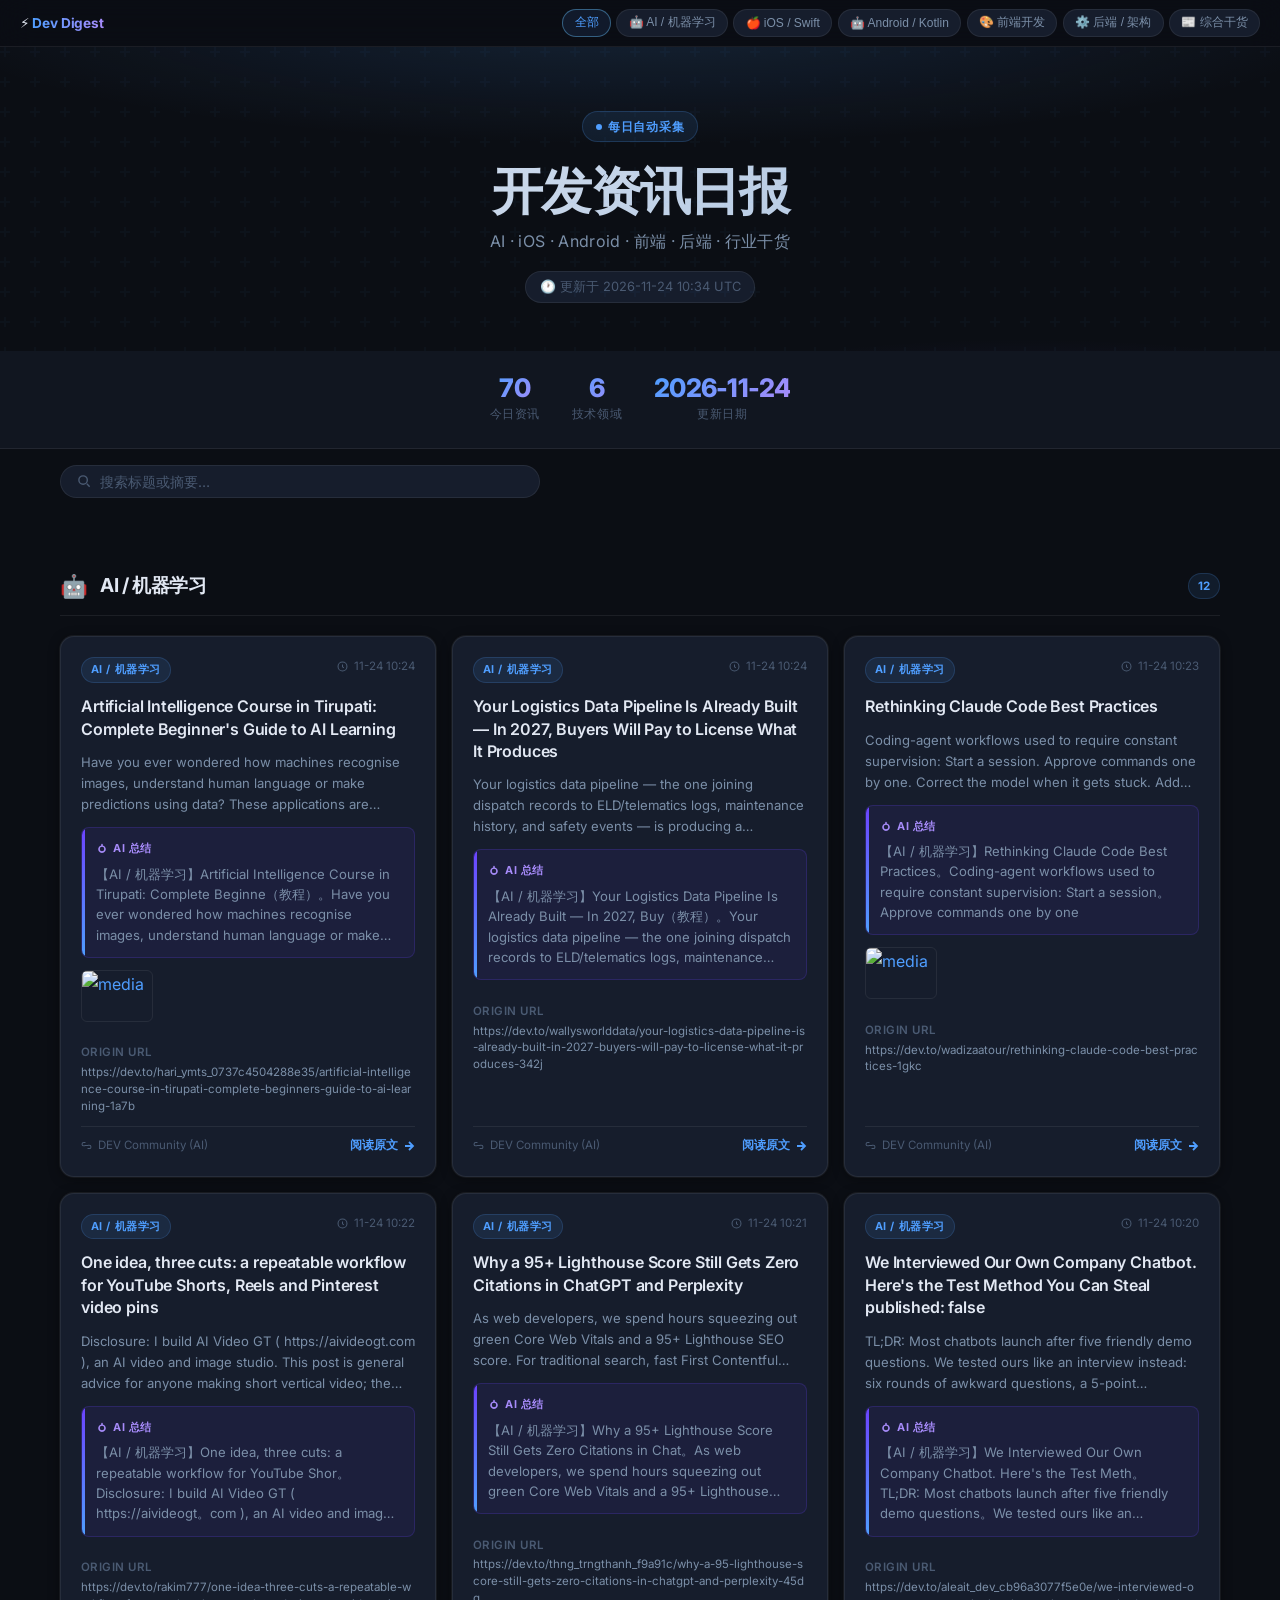
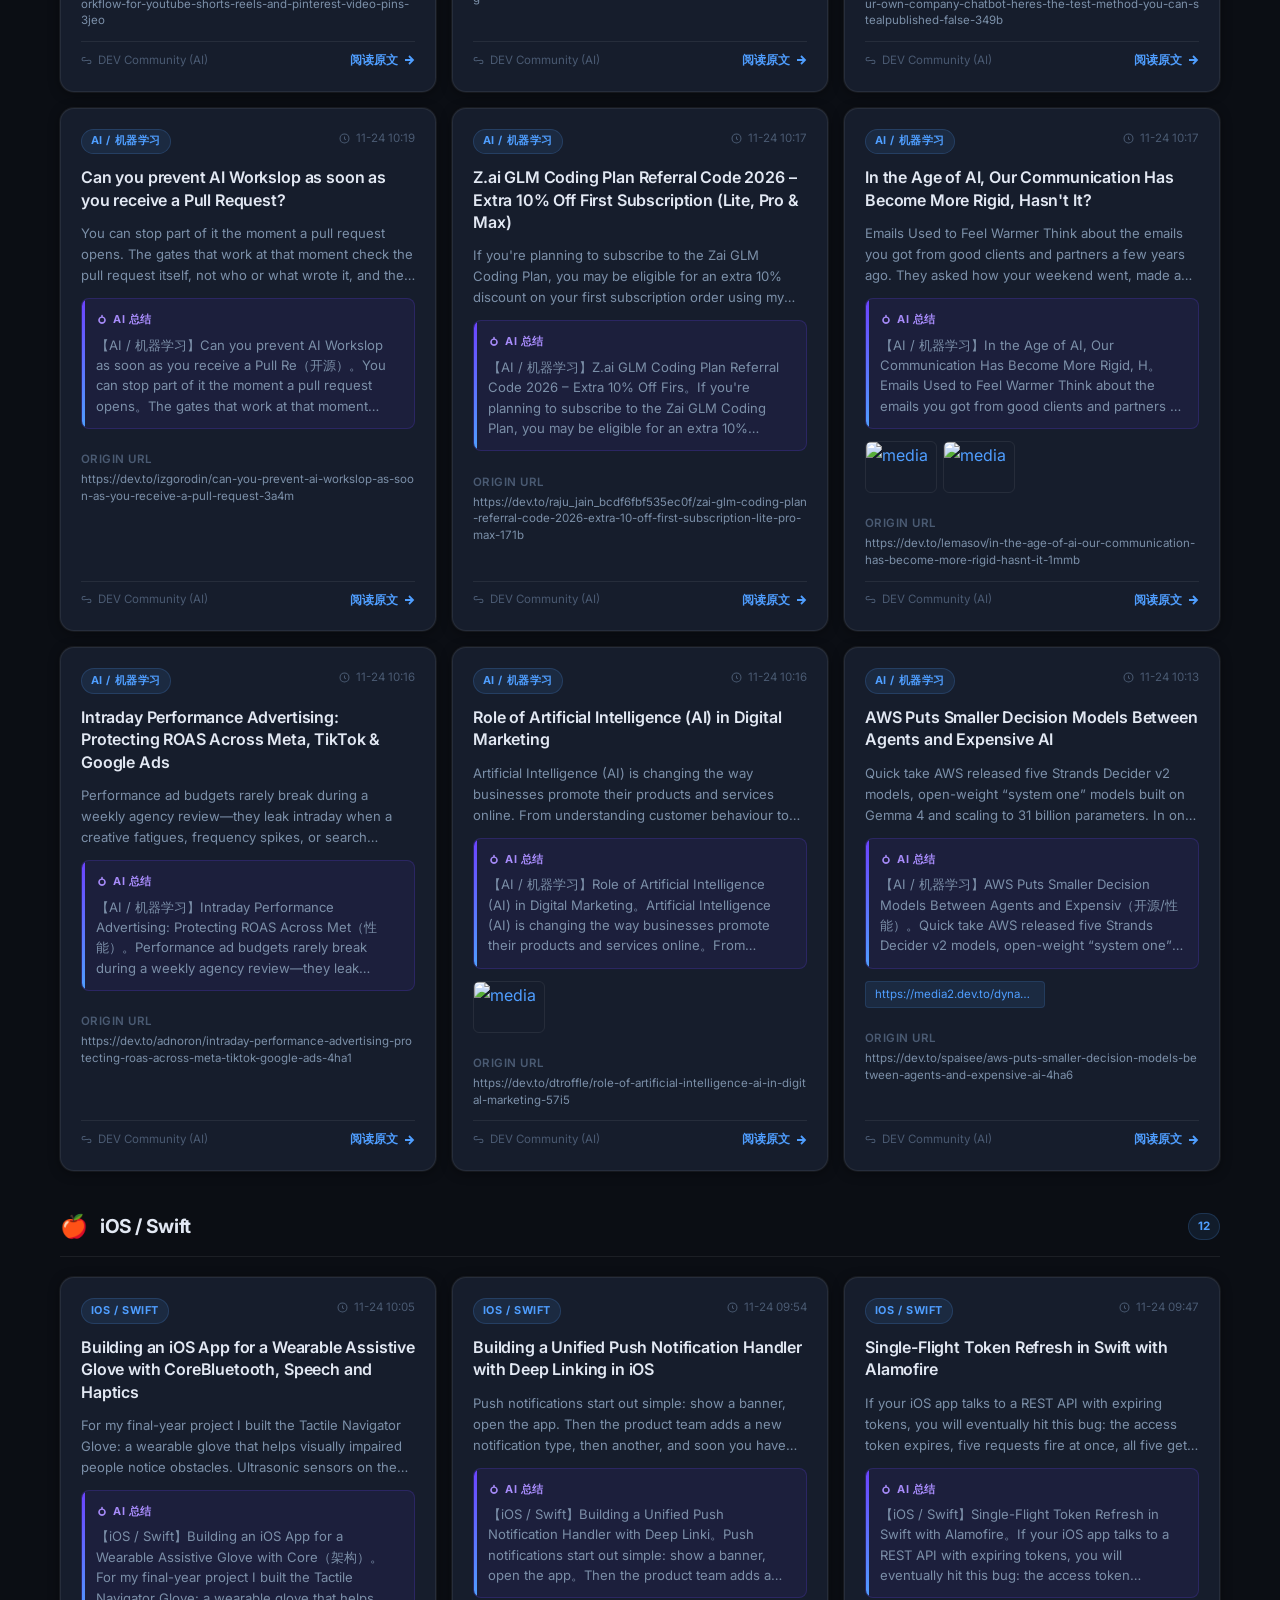
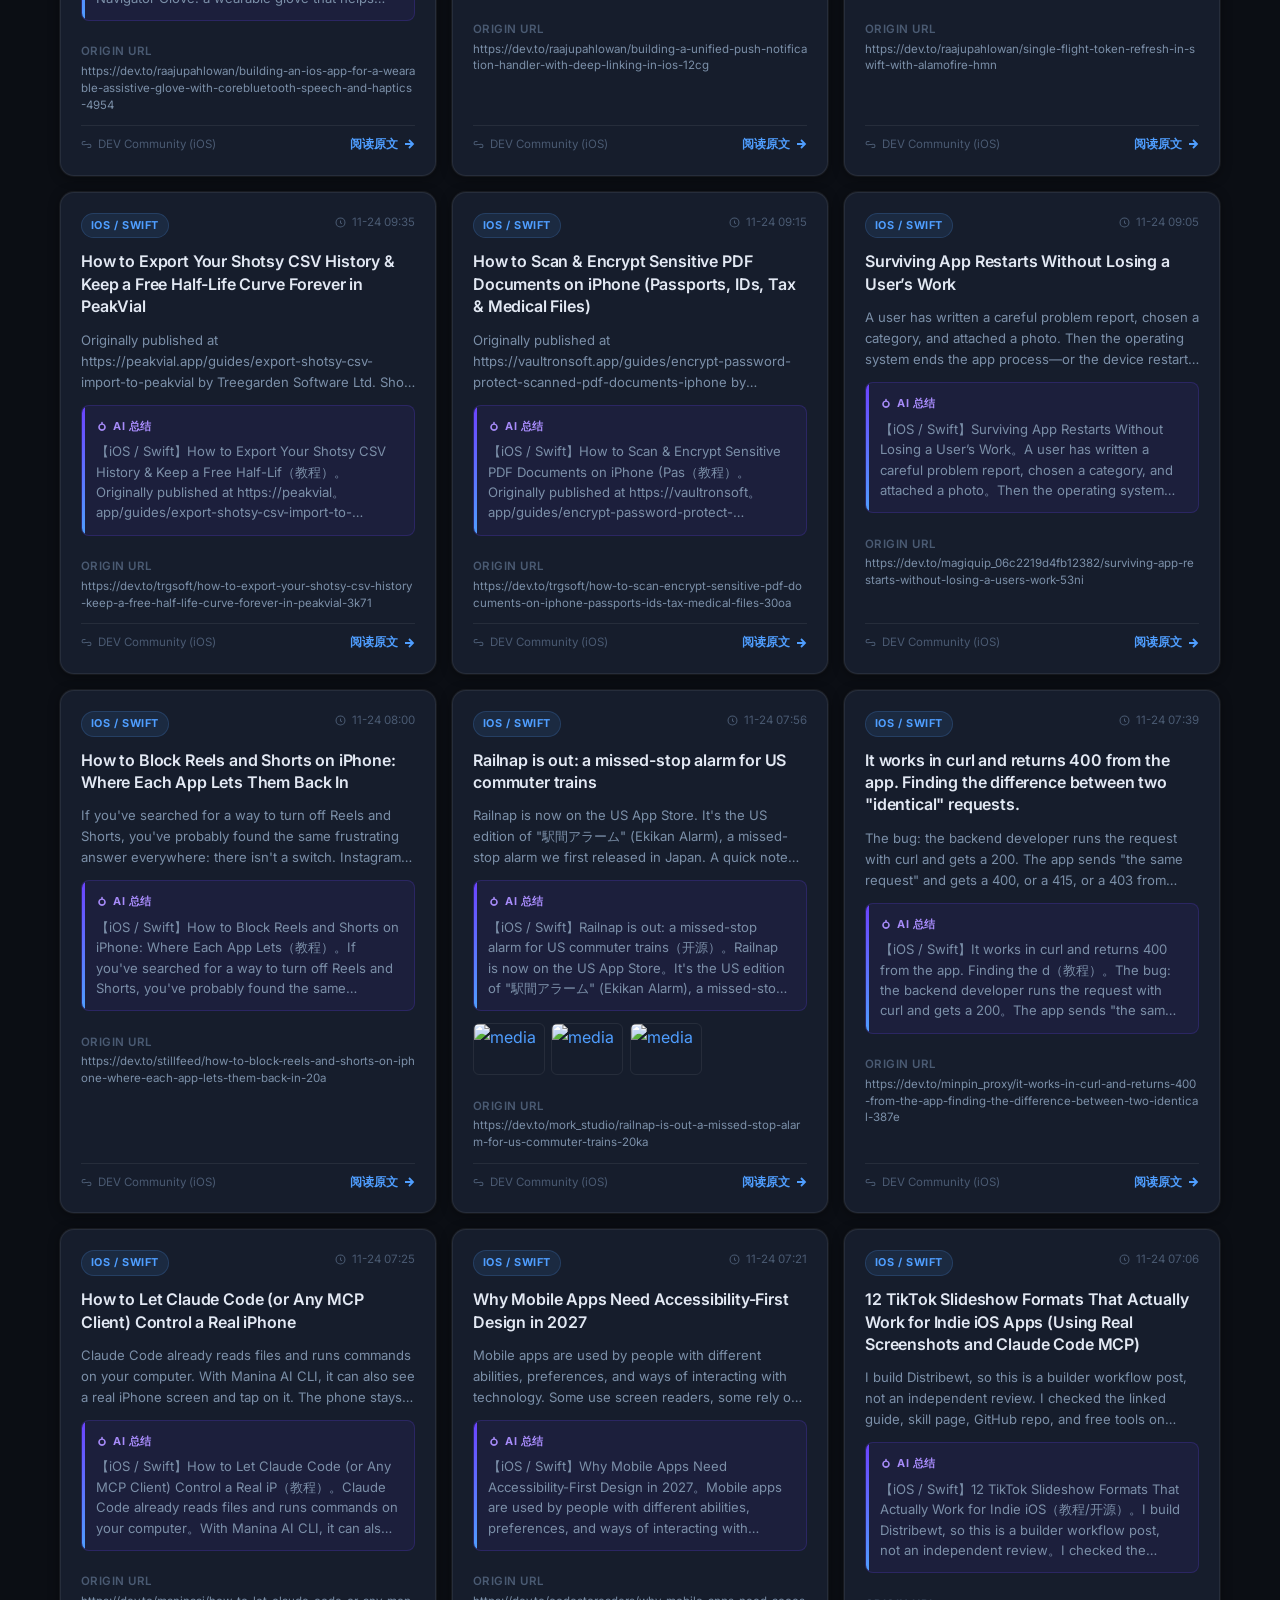
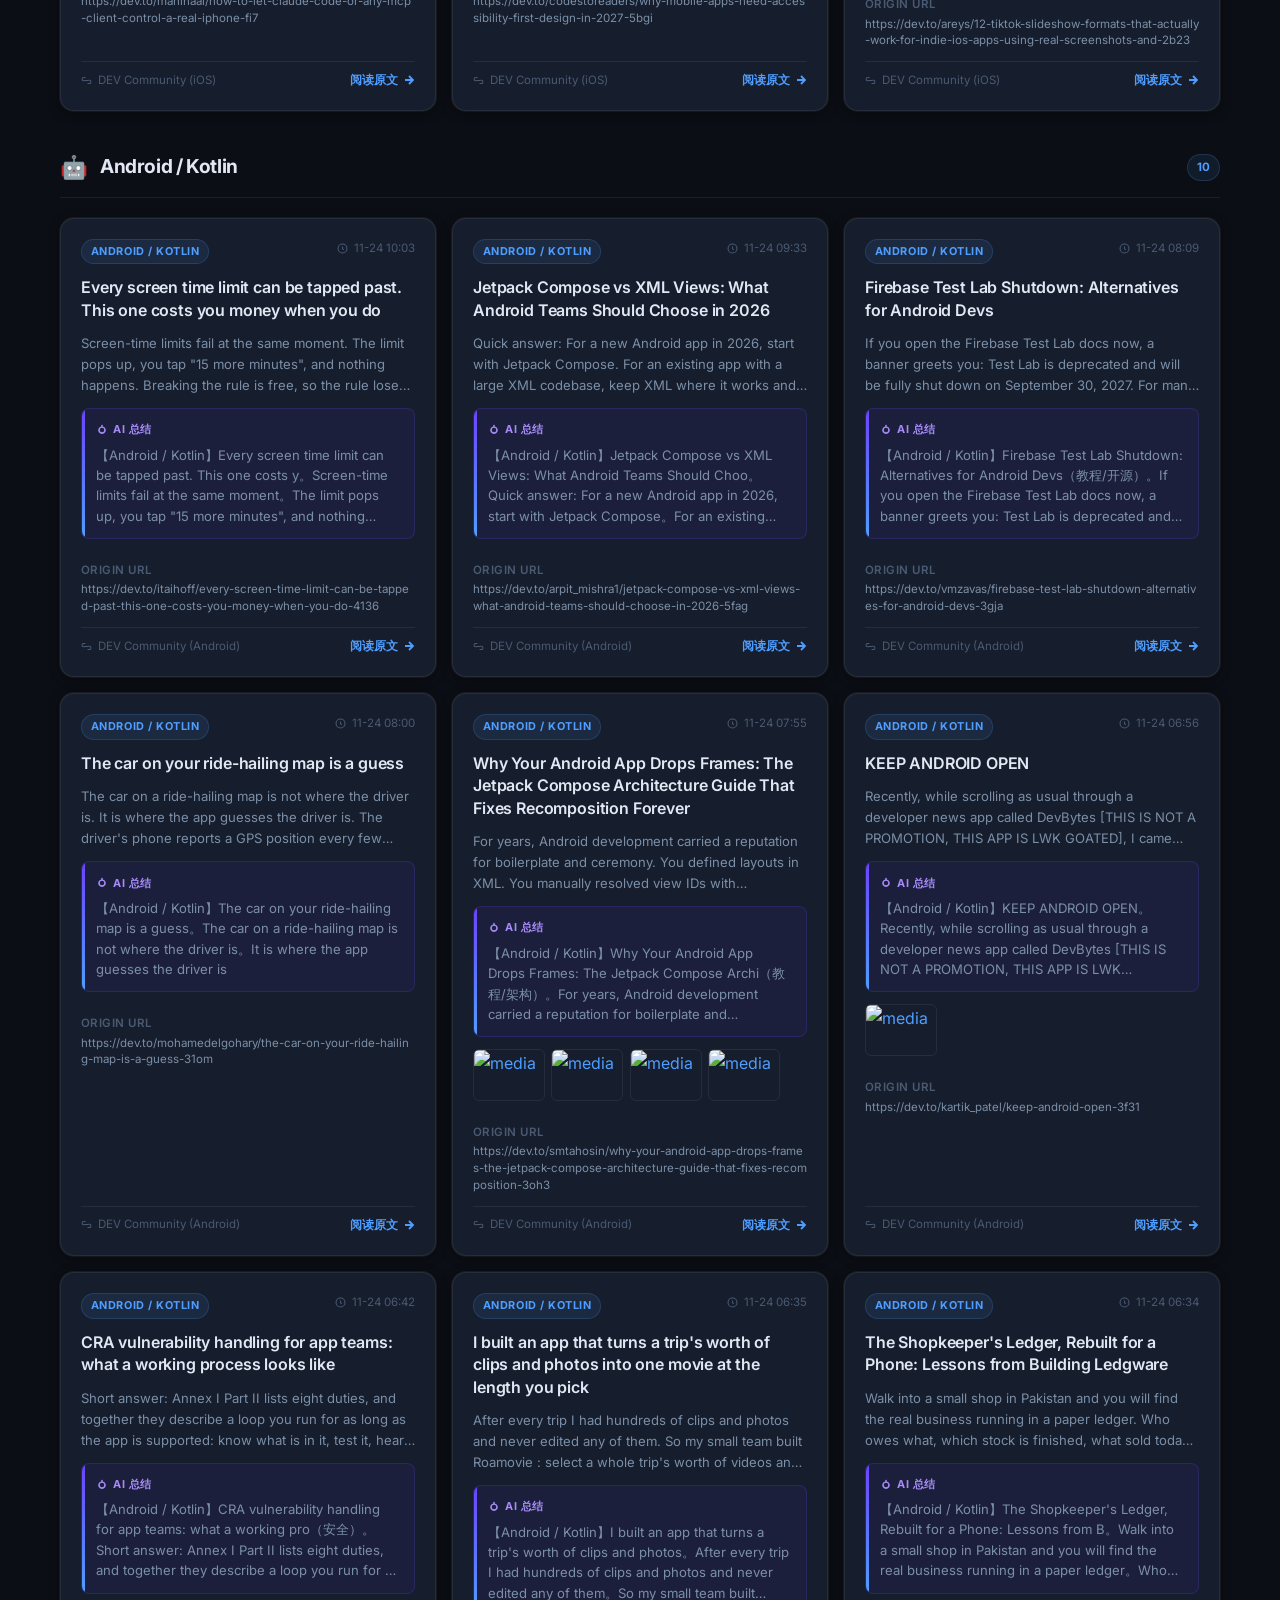
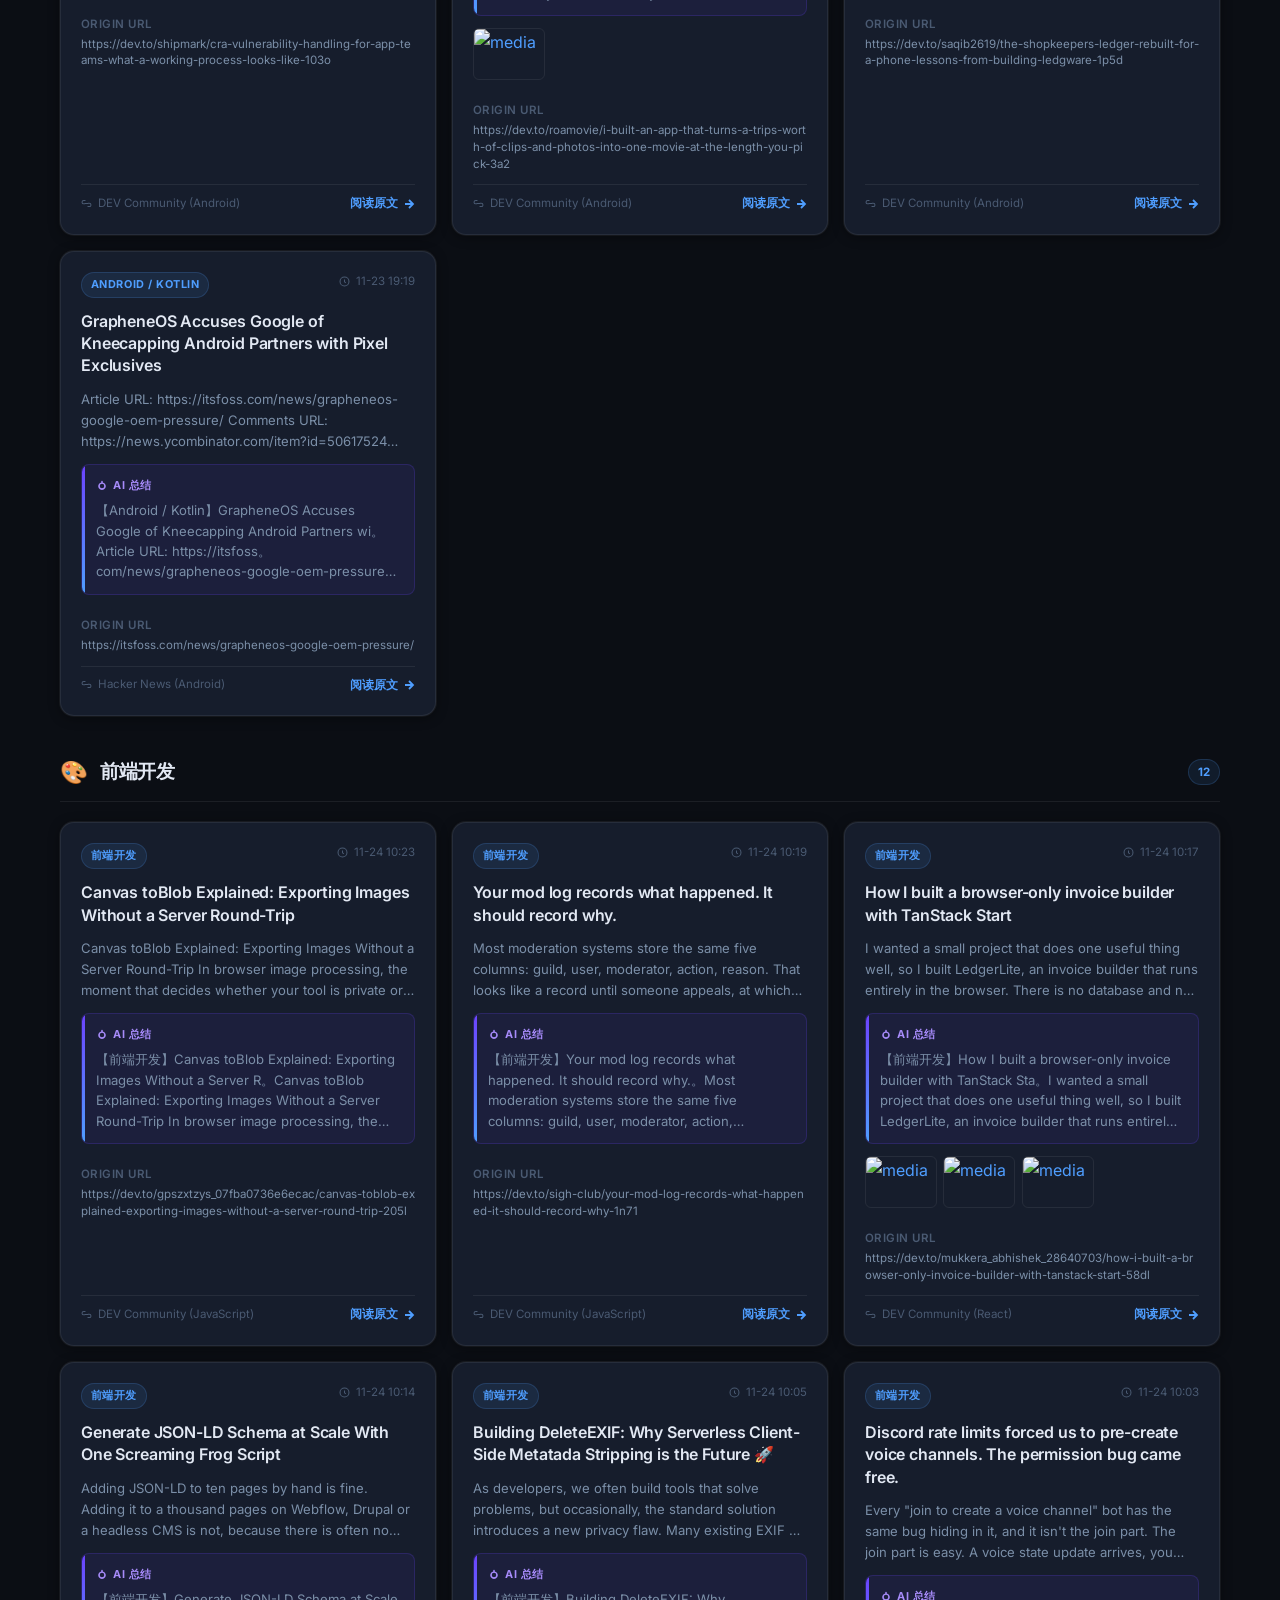
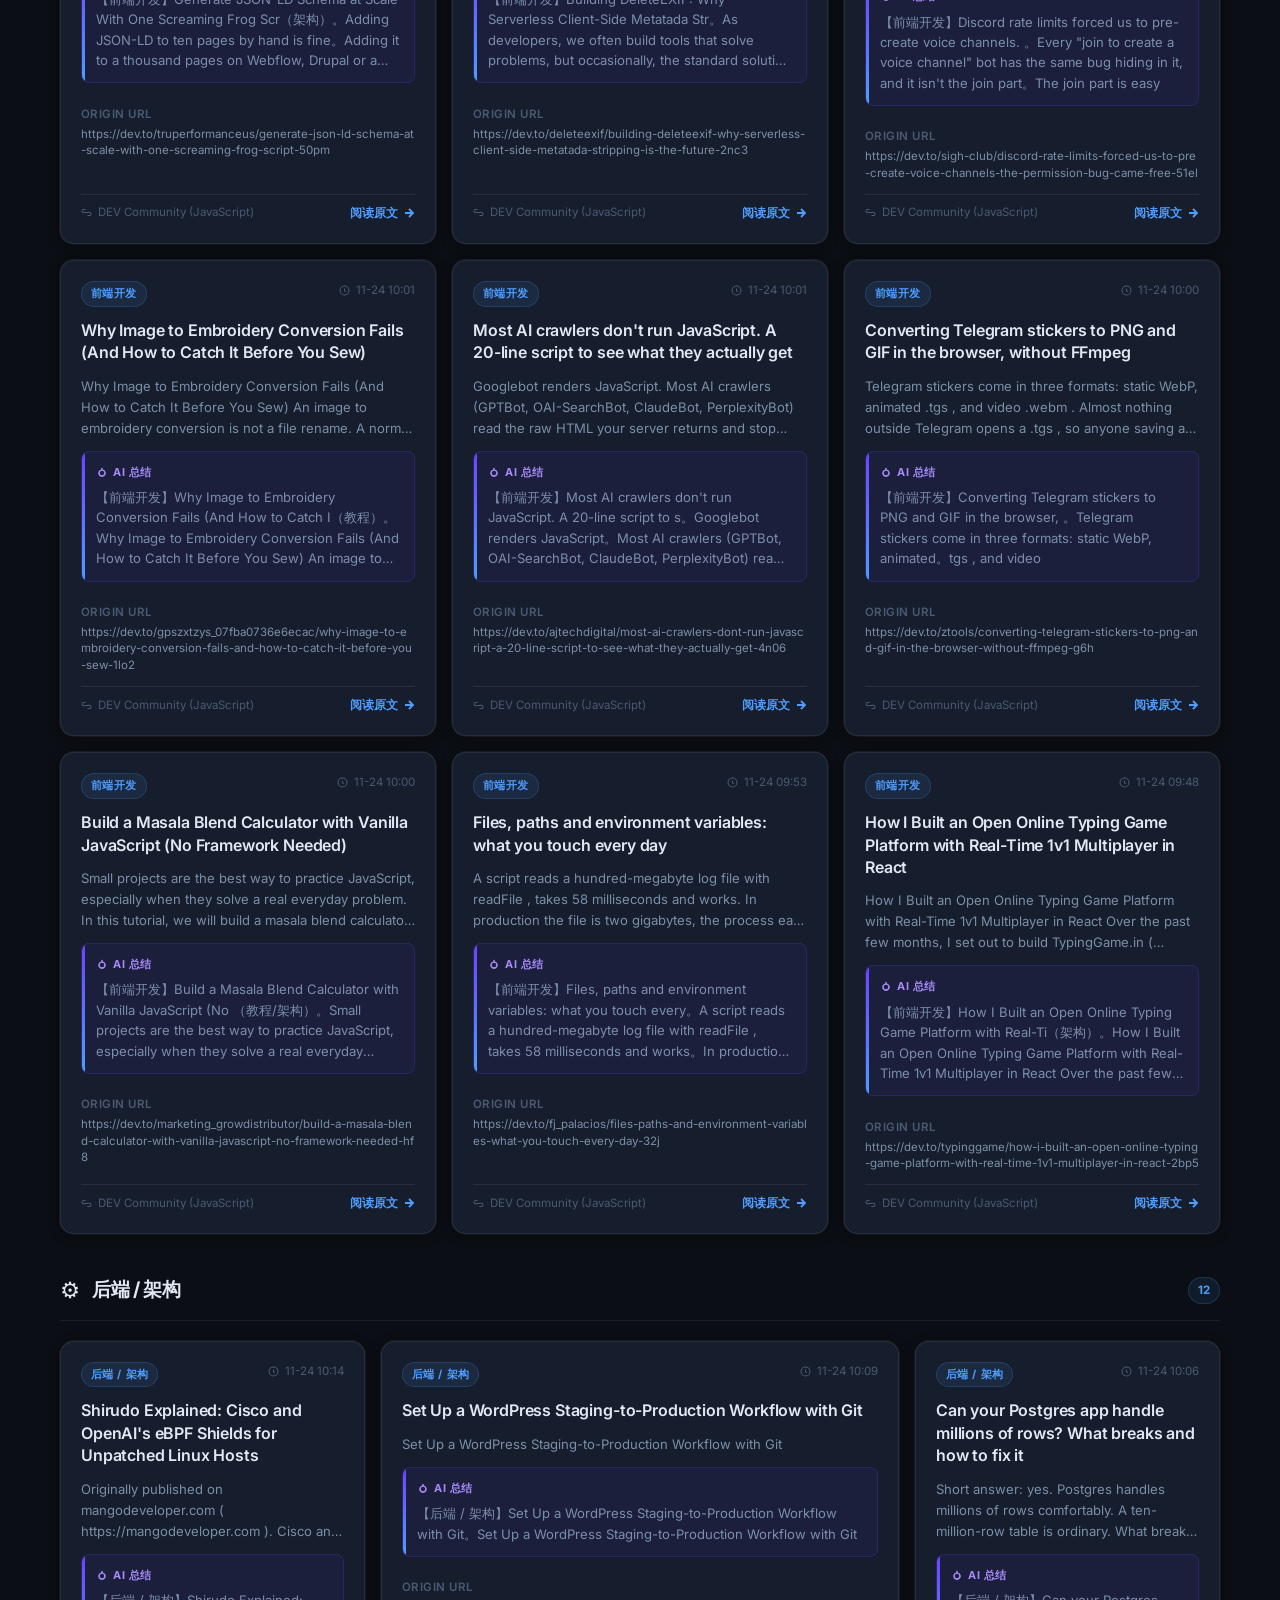
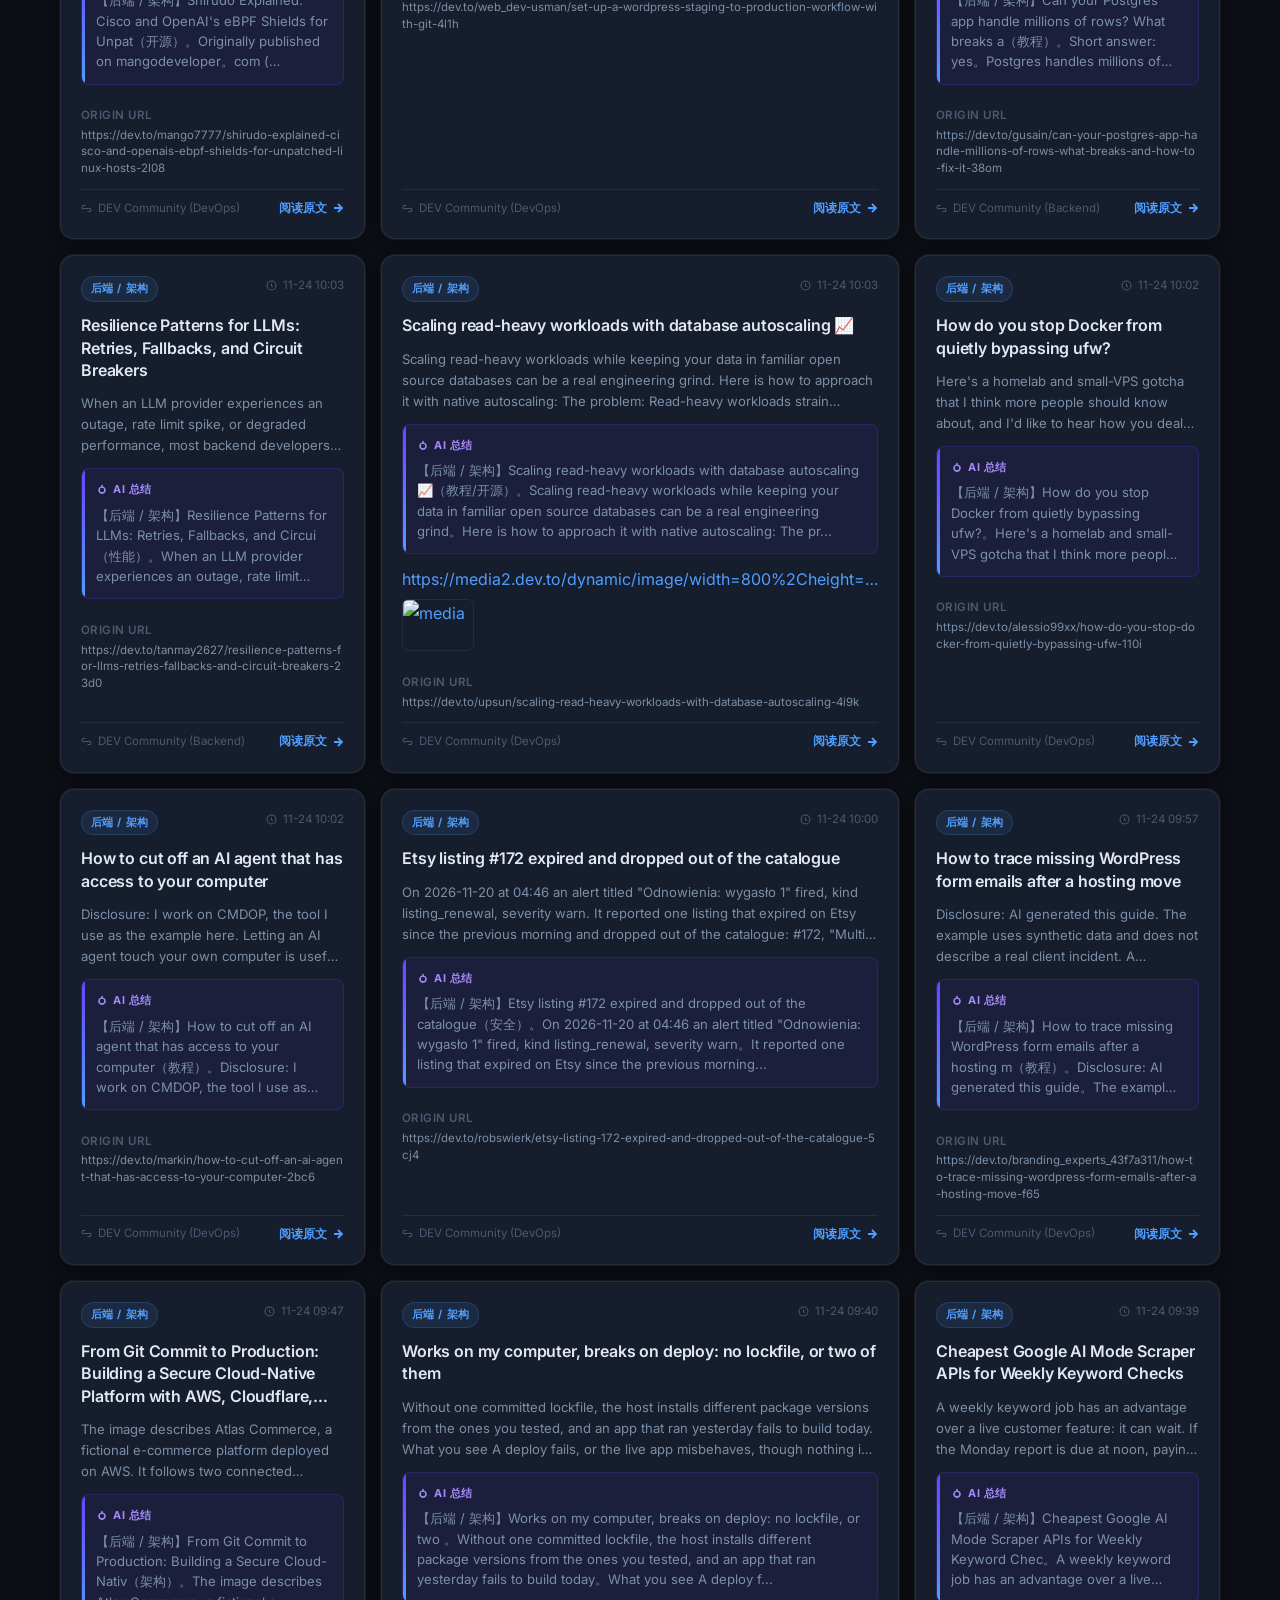
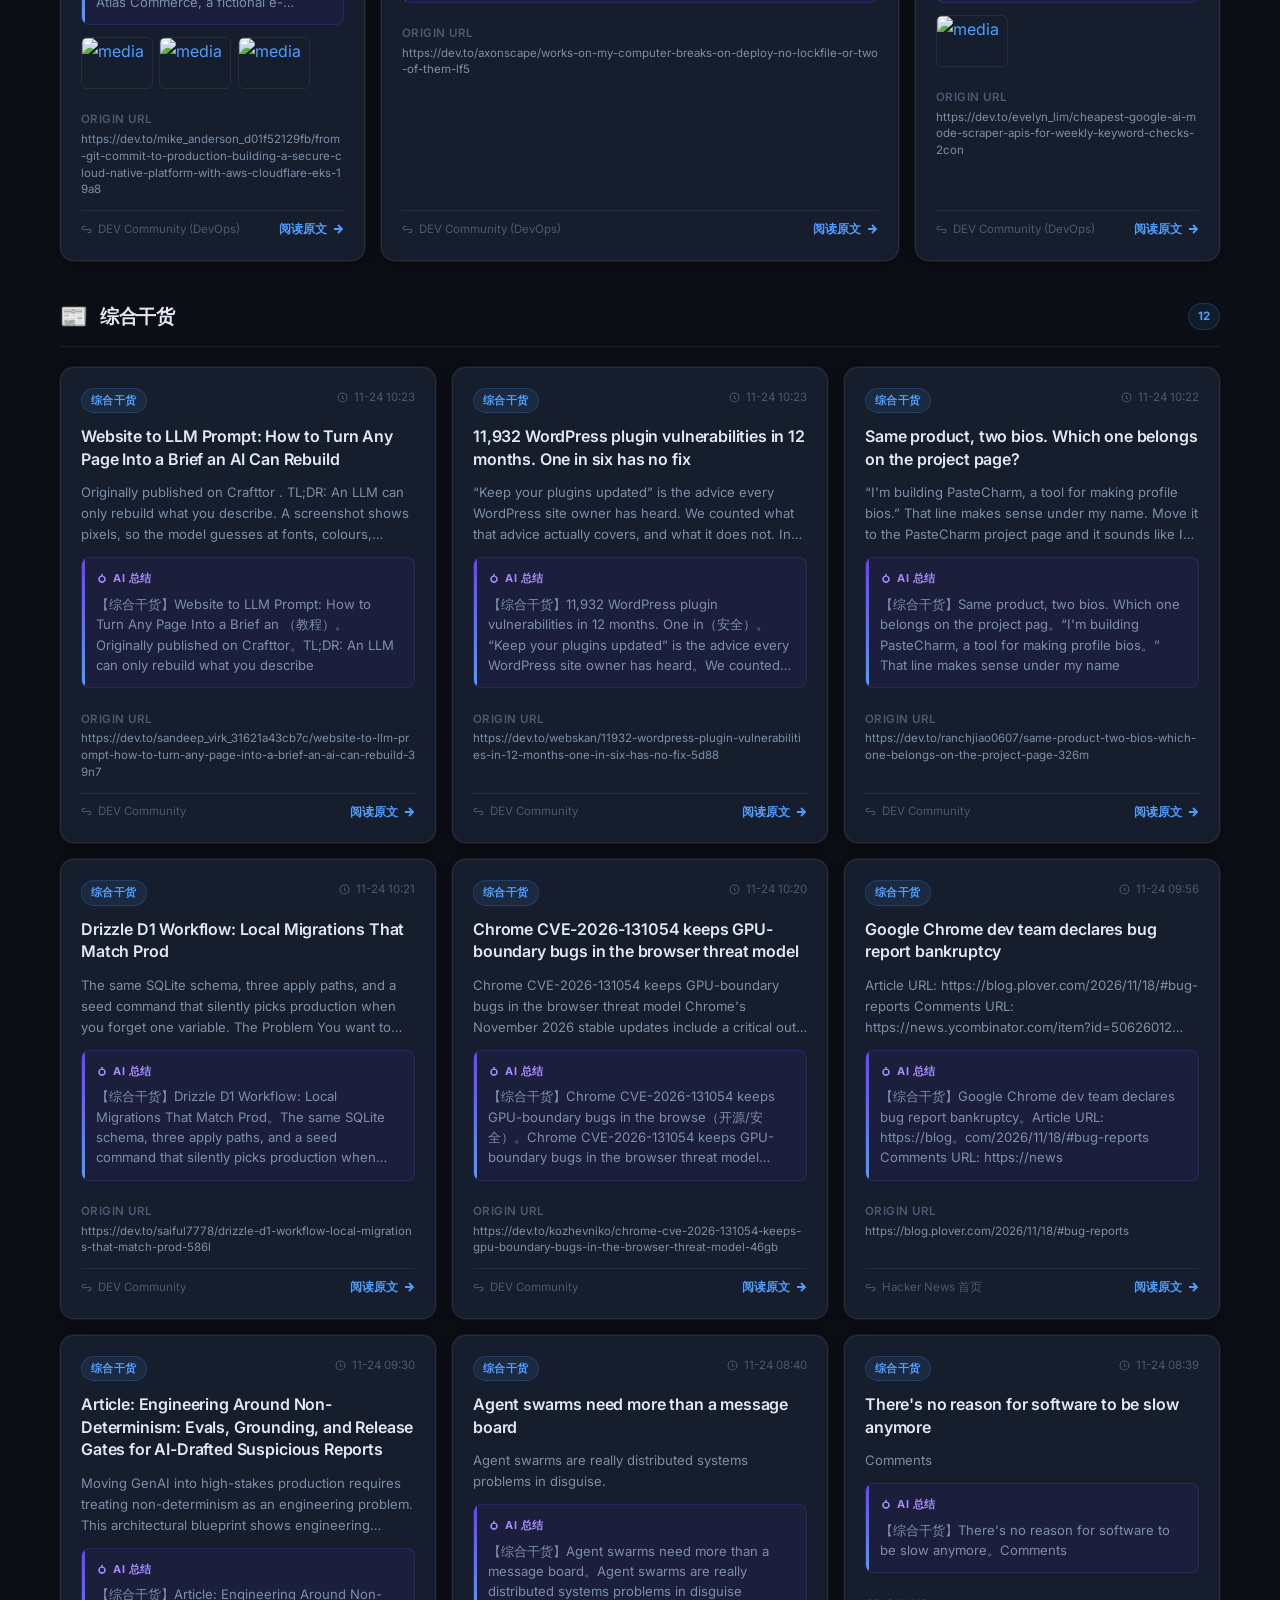
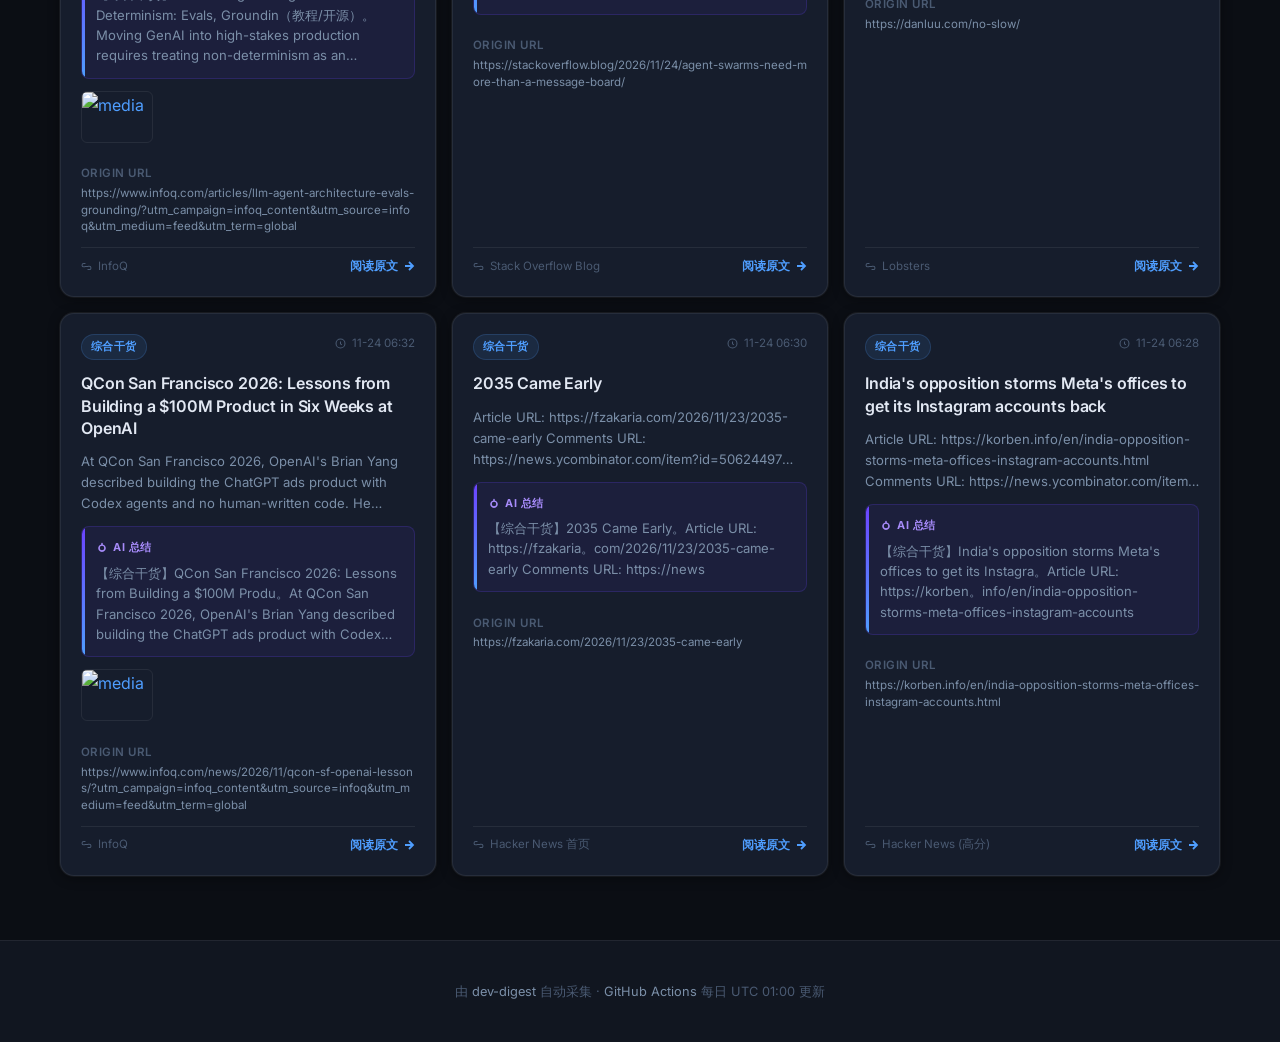
==== commit 7bac489e: "deploy: daily digest pages d0c7719ddeafe22a9fe48b0eb58dd2507b42d18e" ====
--- a/index.html
+++ b/index.html
@@ -3,7 +3,7 @@
 <head>
   <meta charset="utf-8" />
   <meta name="viewport" content="width=device-width, initial-scale=1" />
-  <title>开发资讯日报 · 2026-11-23</title>
+  <title>开发资讯日报 · 2026-11-24</title>
   <meta name="description" content="AI、iOS、Android、前端、后端等领域每日开发技巧与行业干货聚合" />
   <link rel="preconnect" href="https://fonts.googleapis.com" />
   <link rel="preconnect" href="https://fonts.gstatic.com" crossorigin />
@@ -26,7 +26,7 @@
     <h1>开发资讯日报</h1>
     <p class="subtitle">AI · iOS · Android · 前端 · 后端 · 行业干货</p>
     <p class="updated">
-      🕐 更新于 2026-11-23 08:25 UTC
+      🕐 更新于 2026-11-24 10:34 UTC
     </p>
   </header>
 
@@ -40,7 +40,7 @@
       <div class="label">技术领域</div>
     </div>
     <div class="stat-item">
-      <div class="num">2026-11-23</div>
+      <div class="num">2026-11-24</div>
       <div class="label">更新日期</div>
     </div>
   </div>
@@ -64,278 +64,278 @@
         </div>
         <div class="grid" id="grid-ai">
           
-        <article class="card" data-category="ai" data-title="envoy gateway vs traefik vs nginx: high-throughput kubernetes ingress &amp; dynamic configuration" data-text="envoy gateway vs traefik vs nginx: high-throughput kubernetes ingress &amp; dynamic configuration executive summary &amp">
+        <article class="card" data-category="ai" data-title="artificial intelligence course in tirupati: complete beginner&#x27;s guide to ai learning" data-text="have you ever wondered how machines recognise images, understand human language or make predictions using data? these ap">
           <div class="card-top">
             <span class="badge">AI / 机器学习</span>
-            <span class="card-meta"><svg viewBox="0 0 16 16" fill="none" stroke="currentColor" stroke-width="1.5"><circle cx="8" cy="8" r="6.5"/><path d="M8 5v3.5l2 1.5"/></svg> 11-23 08:16</span>
-          </div>
-          <h3 class="title"><a href="https://dev.to/grfdsasdvef/envoy-gateway-vs-traefik-vs-nginx-high-throughput-kubernetes-ingress-dynamic-configuration-iob" target="_blank" rel="noopener">Envoy Gateway vs Traefik vs NGINX: High-Throughput Kubernetes Ingress &amp; Dynamic Configuration</a></h3>
-          <p class="describe">Envoy Gateway vs Traefik vs NGINX: High-Throughput Kubernetes Ingress &amp; Dynamic Configuration Executive Summary &amp; Decision Matrix All three proxies saturate a 25 Gbps NIC before saturating a single modern core under TLS termination with session resumption — the differentiators at scale are configuration latency, hot-reload behavior, xDS/CRD ecosystem depth, and memory behavior under 100k+ connection churn. Decision Matrix in One Sentence: Run Envoy Gateway if you are building a Gateway-API-native platform serving &gt;50k RPS with gRPC, mTLS, and multi-tenant traffic policy; run Traefik if you ...</p>
-          <div class="ai-box">
-            <div class="ai-label"><svg viewBox="0 0 16 16" fill="currentColor"><path d="M8 1a1 1 0 0 1 1 1v1.268a5 5 0 1 1-2 0V2a1 1 0 0 1 1-1zm0 4a3 3 0 1 0 0 6 3 3 0 0 0 0-6z"/></svg> AI 总结</div>
-            <p>【AI / 机器学习】Envoy Gateway vs Traefik vs NGINX: High-Throughput Kubernete（架构）。Envoy Gateway vs Traefik vs NGINX: High-Throughput Kubernetes Ingress &amp; Dynamic Configuration Executive Summary &amp; Decision Matrix All three proxies saturate a 25 Gbps NIC before...</p>
-          </div>
-          
-          <p class="origin-url" title="原文链接">
-            <span class="origin-label">Origin URL</span>
-            <a href="https://dev.to/grfdsasdvef/envoy-gateway-vs-traefik-vs-nginx-high-throughput-kubernetes-ingress-dynamic-configuration-iob" target="_blank" rel="noopener">https://dev.to/grfdsasdvef/envoy-gateway-vs-traefik-vs-nginx-high-throughput-kubernetes-ingress-dynamic-configuration-iob</a>
+            <span class="card-meta"><svg viewBox="0 0 16 16" fill="none" stroke="currentColor" stroke-width="1.5"><circle cx="8" cy="8" r="6.5"/><path d="M8 5v3.5l2 1.5"/></svg> 11-24 10:24</span>
+          </div>
+          <h3 class="title"><a href="https://dev.to/hari_ymts_0737c4504288e35/artificial-intelligence-course-in-tirupati-complete-beginners-guide-to-ai-learning-1a7b" target="_blank" rel="noopener">Artificial Intelligence Course in Tirupati: Complete Beginner&#x27;s Guide to AI Learning</a></h3>
+          <p class="describe">Have you ever wondered how machines recognise images, understand human language or make predictions using data? These applications are powered by Artificial Intelligence (AI), one of the most important technologies shaping modern industries. For students, fresh graduates and beginners, learning AI can open opportunities to develop valuable technical skills. Artificial Intelligence Courses in Tirupati help learners build essential skills in Python programming, Machine Learning, Deep Learning and real-world AI applications. This guide explains what you can learn, which skills matter and how t...</p>
+          <div class="ai-box">
+            <div class="ai-label"><svg viewBox="0 0 16 16" fill="currentColor"><path d="M8 1a1 1 0 0 1 1 1v1.268a5 5 0 1 1-2 0V2a1 1 0 0 1 1-1zm0 4a3 3 0 1 0 0 6 3 3 0 0 0 0-6z"/></svg> AI 总结</div>
+            <p>【AI / 机器学习】Artificial Intelligence Course in Tirupati: Complete Beginne（教程）。Have you ever wondered how machines recognise images, understand human language or make predictions using data。These applications are powered by Artificial Intelligence (AI), on...</p>
+          </div>
+          <div class="media"><a href="https://media2.dev.to/dynamic/image/width=800%2Cheight=%2Cfit=scale-down%2Cgravity=auto%2Cformat=auto/https%3A%2F%2Fdev-to-uploads.s3.us-east-2.amazonaws.com%2Fuploads%2Farticles%2Fp0y3z3ktqcizb9ggiboo.jpg" target="_blank" rel="noopener"><img src="https://media2.dev.to/dynamic/image/width=800%2Cheight=%2Cfit=scale-down%2Cgravity=auto%2Cformat=auto/https%3A%2F%2Fdev-to-uploads.s3.us-east-2.amazonaws.com%2Fuploads%2Farticles%2Fp0y3z3ktqcizb9ggiboo.jpg" alt="media" loading="lazy" /></a></div>
+          <p class="origin-url" title="原文链接">
+            <span class="origin-label">Origin URL</span>
+            <a href="https://dev.to/hari_ymts_0737c4504288e35/artificial-intelligence-course-in-tirupati-complete-beginners-guide-to-ai-learning-1a7b" target="_blank" rel="noopener">https://dev.to/hari_ymts_0737c4504288e35/artificial-intelligence-course-in-tirupati-complete-beginners-guide-to-ai-learning-1a7b</a>
           </p>
           <div class="card-footer">
             <span class="card-meta" style="margin-right:auto"><svg viewBox="0 0 16 16" fill="none" stroke="currentColor" stroke-width="1.5"><path d="M6.5 3.5H4A2.5 2.5 0 0 0 4 8.5h2"/><path d="M9.5 12.5H12A2.5 2.5 0 0 0 12 7.5h-2"/><line x1="5.5" y1="8" x2="10.5" y2="8"/></svg> DEV Community (AI)</span>
-            <a class="read-link" href="https://dev.to/grfdsasdvef/envoy-gateway-vs-traefik-vs-nginx-high-throughput-kubernetes-ingress-dynamic-configuration-iob" target="_blank" rel="noopener">
-              阅读原文 <svg viewBox="0 0 12 12" fill="none" stroke="currentColor" stroke-width="1.8"><path d="M2 6h8M6 2l4 4-4 4"/></svg>
-            </a>
-          </div>
-        </article>
-        <article class="card" data-category="ai" data-title="bessent softens on huang return as nvidia board resists" data-text="scott bessent’s latest comments ease one source of political opposition to jensen huang’s return, but nvidia’s board has">
+            <a class="read-link" href="https://dev.to/hari_ymts_0737c4504288e35/artificial-intelligence-course-in-tirupati-complete-beginners-guide-to-ai-learning-1a7b" target="_blank" rel="noopener">
+              阅读原文 <svg viewBox="0 0 12 12" fill="none" stroke="currentColor" stroke-width="1.8"><path d="M2 6h8M6 2l4 4-4 4"/></svg>
+            </a>
+          </div>
+        </article>
+        <article class="card" data-category="ai" data-title="your logistics data pipeline is already built — in 2027, buyers will pay to license what it produces" data-text="your logistics data pipeline — the one joining dispatch records to eld/telematics logs, maintenance history, and safety ">
           <div class="card-top">
             <span class="badge">AI / 机器学习</span>
-            <span class="card-meta"><svg viewBox="0 0 16 16" fill="none" stroke="currentColor" stroke-width="1.5"><circle cx="8" cy="8" r="6.5"/><path d="M8 5v3.5l2 1.5"/></svg> 11-23 08:15</span>
-          </div>
-          <h3 class="title"><a href="https://dev.to/jimclydegm/bessent-softens-on-huang-return-as-nvidia-board-resists-1jaj" target="_blank" rel="noopener">Bessent Softens on Huang Return as Nvidia Board Resists</a></h3>
-          <p class="describe">Scott Bessent’s latest comments ease one source of political opposition to Jensen Huang’s return, but Nvidia’s board has given no public indication that its position has changed. Treasury Secretary Scott Bessent has softened his stance on Jensen Huang returning as Nvidia’s CEO. He moved from calling for outside leadership to focusing on who bears responsibility for possible export-control failures. Speaking on CBS’s Face the Nation on November 22, 2026 , Bessent said officials needed to determine “where the buck stops” before judging a potential return. He did not endorse reinstating Huang,...</p>
-          <div class="ai-box">
-            <div class="ai-label"><svg viewBox="0 0 16 16" fill="currentColor"><path d="M8 1a1 1 0 0 1 1 1v1.268a5 5 0 1 1-2 0V2a1 1 0 0 1 1-1zm0 4a3 3 0 1 0 0 6 3 3 0 0 0 0-6z"/></svg> AI 总结</div>
-            <p>【AI / 机器学习】Bessent Softens on Huang Return as Nvidia Board Resists。Scott Bessent’s latest comments ease one source of political opposition to Jensen Huang’s return, but Nvidia’s board has given no public indication that its position has changed...</p>
-          </div>
-          <div class="media"><a href="https://media2.dev.to/dynamic/image/width=800%2Cheight=%2Cfit=scale-down%2Cgravity=auto/https%3A%2F%2Fdev-to-uploads.s3.us-east-2.amazonaws.com%2Fuploads%2Farticles%2Fa1rx0ar7qtufmkb6renp.webp" target="_blank" rel="noopener"><img src="https://media2.dev.to/dynamic/image/width=800%2Cheight=%2Cfit=scale-down%2Cgravity=auto/https%3A%2F%2Fdev-to-uploads.s3.us-east-2.amazonaws.com%2Fuploads%2Farticles%2Fa1rx0ar7qtufmkb6renp.webp" alt="media" loading="lazy" /></a></div>
-          <p class="origin-url" title="原文链接">
-            <span class="origin-label">Origin URL</span>
-            <a href="https://dev.to/jimclydegm/bessent-softens-on-huang-return-as-nvidia-board-resists-1jaj" target="_blank" rel="noopener">https://dev.to/jimclydegm/bessent-softens-on-huang-return-as-nvidia-board-resists-1jaj</a>
+            <span class="card-meta"><svg viewBox="0 0 16 16" fill="none" stroke="currentColor" stroke-width="1.5"><circle cx="8" cy="8" r="6.5"/><path d="M8 5v3.5l2 1.5"/></svg> 11-24 10:24</span>
+          </div>
+          <h3 class="title"><a href="https://dev.to/wallysworlddata/your-logistics-data-pipeline-is-already-built-in-2027-buyers-will-pay-to-license-what-it-produces-342j" target="_blank" rel="noopener">Your Logistics Data Pipeline Is Already Built — In 2027, Buyers Will Pay to License What It Produces</a></h3>
+          <p class="describe">Your logistics data pipeline — the one joining dispatch records to ELD/telematics logs, maintenance history, and safety events — is producing a licensable dataset every day, whether anyone at your company calls it that or not. I publish DataWorth guides on what business records actually license for. This one is for the engineers and ops leads sitting on freight data, because the deals below were not won by the companies with the most data. They were won by the companies whose records were joined up . The published deals, so we&#x27;re working from facts Almost no buyer publishes a price list, an...</p>
+          <div class="ai-box">
+            <div class="ai-label"><svg viewBox="0 0 16 16" fill="currentColor"><path d="M8 1a1 1 0 0 1 1 1v1.268a5 5 0 1 1-2 0V2a1 1 0 0 1 1-1zm0 4a3 3 0 1 0 0 6 3 3 0 0 0 0-6z"/></svg> AI 总结</div>
+            <p>【AI / 机器学习】Your Logistics Data Pipeline Is Already Built — In 2027, Buy（教程）。Your logistics data pipeline — the one joining dispatch records to ELD/telematics logs, maintenance history, and safety events — is producing a licensable dataset every day, whe...</p>
+          </div>
+          
+          <p class="origin-url" title="原文链接">
+            <span class="origin-label">Origin URL</span>
+            <a href="https://dev.to/wallysworlddata/your-logistics-data-pipeline-is-already-built-in-2027-buyers-will-pay-to-license-what-it-produces-342j" target="_blank" rel="noopener">https://dev.to/wallysworlddata/your-logistics-data-pipeline-is-already-built-in-2027-buyers-will-pay-to-license-what-it-produces-342j</a>
           </p>
           <div class="card-footer">
             <span class="card-meta" style="margin-right:auto"><svg viewBox="0 0 16 16" fill="none" stroke="currentColor" stroke-width="1.5"><path d="M6.5 3.5H4A2.5 2.5 0 0 0 4 8.5h2"/><path d="M9.5 12.5H12A2.5 2.5 0 0 0 12 7.5h-2"/><line x1="5.5" y1="8" x2="10.5" y2="8"/></svg> DEV Community (AI)</span>
-            <a class="read-link" href="https://dev.to/jimclydegm/bessent-softens-on-huang-return-as-nvidia-board-resists-1jaj" target="_blank" rel="noopener">
-              阅读原文 <svg viewBox="0 0 12 12" fill="none" stroke="currentColor" stroke-width="1.8"><path d="M2 6h8M6 2l4 4-4 4"/></svg>
-            </a>
-          </div>
-        </article>
-        <article class="card" data-category="ai" data-title="how i work across multiple ai tools" data-text="one developer, three ais, one shared context — the practical setup part 2 (the practice) of the english companion articl">
+            <a class="read-link" href="https://dev.to/wallysworlddata/your-logistics-data-pipeline-is-already-built-in-2027-buyers-will-pay-to-license-what-it-produces-342j" target="_blank" rel="noopener">
+              阅读原文 <svg viewBox="0 0 12 12" fill="none" stroke="currentColor" stroke-width="1.8"><path d="M2 6h8M6 2l4 4-4 4"/></svg>
+            </a>
+          </div>
+        </article>
+        <article class="card" data-category="ai" data-title="rethinking claude code best practices" data-text="coding-agent workflows used to require constant supervision: start a session. approve commands one by one. correct the m">
           <div class="card-top">
             <span class="badge">AI / 机器学习</span>
-            <span class="card-meta"><svg viewBox="0 0 16 16" fill="none" stroke="currentColor" stroke-width="1.5"><circle cx="8" cy="8" r="6.5"/><path d="M8 5v3.5l2 1.5"/></svg> 11-23 08:15</span>
-          </div>
-          <h3 class="title"><a href="https://dev.to/ahousecreate/how-i-work-across-multiple-ai-tools-478h" target="_blank" rel="noopener">How I Work Across Multiple AI Tools</a></h3>
-          <p class="describe">One developer, three AIs, one shared context — the practical setup Part 2 (the practice) of the English companion article to My AI Memory Kit. Part 1, &quot;Why AI Memory Matters,&quot; covers the value. This part describes my own working setup and experience; where something is a possibility rather than a verified result, it is stated as such. The AI development team I actually use I develop solo, using several AIs for different roles. The core three are ChatGPT (specification and decisions), Codex (implementation), and Muse (audit). Which AI I use changes with the stage of development — and so that...</p>
-          <div class="ai-box">
-            <div class="ai-label"><svg viewBox="0 0 16 16" fill="currentColor"><path d="M8 1a1 1 0 0 1 1 1v1.268a5 5 0 1 1-2 0V2a1 1 0 0 1 1-1zm0 4a3 3 0 1 0 0 6 3 3 0 0 0 0-6z"/></svg> AI 总结</div>
-            <p>【AI / 机器学习】How I Work Across Multiple AI Tools。One developer, three AIs, one shared context — the practical setup Part 2 (the practice) of the English companion article to My AI Memory Kit。Part 1, &quot;Why AI Memory Matters,&quot; co...</p>
-          </div>
-          
-          <p class="origin-url" title="原文链接">
-            <span class="origin-label">Origin URL</span>
-            <a href="https://dev.to/ahousecreate/how-i-work-across-multiple-ai-tools-478h" target="_blank" rel="noopener">https://dev.to/ahousecreate/how-i-work-across-multiple-ai-tools-478h</a>
+            <span class="card-meta"><svg viewBox="0 0 16 16" fill="none" stroke="currentColor" stroke-width="1.5"><circle cx="8" cy="8" r="6.5"/><path d="M8 5v3.5l2 1.5"/></svg> 11-24 10:23</span>
+          </div>
+          <h3 class="title"><a href="https://dev.to/wadizaatour/rethinking-claude-code-best-practices-1gkc" target="_blank" rel="noopener">Rethinking Claude Code Best Practices</a></h3>
+          <p class="describe">Coding-agent workflows used to require constant supervision: Start a session. Approve commands one by one. Correct the model when it gets stuck. Add another warning to CLAUDE.md . Review every change manually. That made sense when sessions were short and models needed frequent steering. But as coding models become better at understanding repositories, running tests, and working for longer periods, this workflow starts to look like a bottleneck. In her talk “Rethinking Claude Code Best Practices” , Lydia Hallie argues that developers should move up a level: spend less time supervising every ...</p>
+          <div class="ai-box">
+            <div class="ai-label"><svg viewBox="0 0 16 16" fill="currentColor"><path d="M8 1a1 1 0 0 1 1 1v1.268a5 5 0 1 1-2 0V2a1 1 0 0 1 1-1zm0 4a3 3 0 1 0 0 6 3 3 0 0 0 0-6z"/></svg> AI 总结</div>
+            <p>【AI / 机器学习】Rethinking Claude Code Best Practices。Coding-agent workflows used to require constant supervision: Start a session。Approve commands one by one</p>
+          </div>
+          <div class="media"><a href="https://media2.dev.to/dynamic/image/width=800%2Cheight=%2Cfit=scale-down%2Cgravity=auto%2Cformat=auto/https%3A%2F%2Fdev-to-uploads.s3.us-east-2.amazonaws.com%2Fuploads%2Farticles%2Fwney5s8oaz8skauys01s.png" target="_blank" rel="noopener"><img src="https://media2.dev.to/dynamic/image/width=800%2Cheight=%2Cfit=scale-down%2Cgravity=auto%2Cformat=auto/https%3A%2F%2Fdev-to-uploads.s3.us-east-2.amazonaws.com%2Fuploads%2Farticles%2Fwney5s8oaz8skauys01s.png" alt="media" loading="lazy" /></a></div>
+          <p class="origin-url" title="原文链接">
+            <span class="origin-label">Origin URL</span>
+            <a href="https://dev.to/wadizaatour/rethinking-claude-code-best-practices-1gkc" target="_blank" rel="noopener">https://dev.to/wadizaatour/rethinking-claude-code-best-practices-1gkc</a>
           </p>
           <div class="card-footer">
             <span class="card-meta" style="margin-right:auto"><svg viewBox="0 0 16 16" fill="none" stroke="currentColor" stroke-width="1.5"><path d="M6.5 3.5H4A2.5 2.5 0 0 0 4 8.5h2"/><path d="M9.5 12.5H12A2.5 2.5 0 0 0 12 7.5h-2"/><line x1="5.5" y1="8" x2="10.5" y2="8"/></svg> DEV Community (AI)</span>
-            <a class="read-link" href="https://dev.to/ahousecreate/how-i-work-across-multiple-ai-tools-478h" target="_blank" rel="noopener">
-              阅读原文 <svg viewBox="0 0 12 12" fill="none" stroke="currentColor" stroke-width="1.8"><path d="M2 6h8M6 2l4 4-4 4"/></svg>
-            </a>
-          </div>
-        </article>
-        <article class="card" data-category="ai" data-title="the prompt outgrew the model" data-text="on 31 july 2026 at 20:27 utc, a run writing specification documents for a large java codebase sent the model a prompt of">
+            <a class="read-link" href="https://dev.to/wadizaatour/rethinking-claude-code-best-practices-1gkc" target="_blank" rel="noopener">
+              阅读原文 <svg viewBox="0 0 12 12" fill="none" stroke="currentColor" stroke-width="1.8"><path d="M2 6h8M6 2l4 4-4 4"/></svg>
+            </a>
+          </div>
+        </article>
+        <article class="card" data-category="ai" data-title="one idea, three cuts: a repeatable workflow for youtube shorts, reels and pinterest video pins" data-text="disclosure: i build ai video gt ( https://aivideogt.com ), an ai video and image studio. this post is general advice for">
           <div class="card-top">
             <span class="badge">AI / 机器学习</span>
-            <span class="card-meta"><svg viewBox="0 0 16 16" fill="none" stroke="currentColor" stroke-width="1.5"><circle cx="8" cy="8" r="6.5"/><path d="M8 5v3.5l2 1.5"/></svg> 11-23 08:15</span>
-          </div>
-          <h3 class="title"><a href="https://dev.to/rlmlabs_founder/the-prompt-outgrew-the-model-5hjp" target="_blank" rel="noopener">The prompt outgrew the model</a></h3>
-          <p class="describe">On 31 July 2026 at 20:27 UTC, a run writing specification documents for a large Java codebase sent the model a prompt of 264,934 tokens. The model&#x27;s window holds 262,144. The provider refused the request: &quot;Invalid request: Your request exceeded model token limit: 262144 (requested: 265529)&quot; The run ended there with an error and no answer. The run was session 81e51c61, the same session whose final answer the guard rejected the next morning at 24 of 25. Nothing about this failure was the model&#x27;s fault. The model never saw the request. I built a prompt too big for the model, and I sent the pro...</p>
-          <div class="ai-box">
-            <div class="ai-label"><svg viewBox="0 0 16 16" fill="currentColor"><path d="M8 1a1 1 0 0 1 1 1v1.268a5 5 0 1 1-2 0V2a1 1 0 0 1 1-1zm0 4a3 3 0 1 0 0 6 3 3 0 0 0 0-6z"/></svg> AI 总结</div>
-            <p>【AI / 机器学习】The prompt outgrew the model。On 31 July 2026 at 20:27 UTC, a run writing specification documents for a large Java codebase sent the model a prompt of 264,934 tokens。The model&#x27;s window holds 262,144</p>
-          </div>
-          
-          <p class="origin-url" title="原文链接">
-            <span class="origin-label">Origin URL</span>
-            <a href="https://dev.to/rlmlabs_founder/the-prompt-outgrew-the-model-5hjp" target="_blank" rel="noopener">https://dev.to/rlmlabs_founder/the-prompt-outgrew-the-model-5hjp</a>
+            <span class="card-meta"><svg viewBox="0 0 16 16" fill="none" stroke="currentColor" stroke-width="1.5"><circle cx="8" cy="8" r="6.5"/><path d="M8 5v3.5l2 1.5"/></svg> 11-24 10:22</span>
+          </div>
+          <h3 class="title"><a href="https://dev.to/rakim777/one-idea-three-cuts-a-repeatable-workflow-for-youtube-shorts-reels-and-pinterest-video-pins-3jeo" target="_blank" rel="noopener">One idea, three cuts: a repeatable workflow for YouTube Shorts, Reels and Pinterest video pins</a></h3>
+          <p class="describe">Disclosure: I build AI Video GT ( https://aivideogt.com ), an AI video and image studio. This post is general advice for anyone making short vertical video; the tool section at the end is the only product mention. Most small teams do not have a video problem. They have a repeat problem: every short starts from a blank page. This is the workflow I use to turn one idea into three platform-ready cuts in one sitting, with no editing skills beyond trimming. Step 1: write the hook before anything else The first two seconds decide whether the clip is watched. Most people watch muted, so the hook h...</p>
+          <div class="ai-box">
+            <div class="ai-label"><svg viewBox="0 0 16 16" fill="currentColor"><path d="M8 1a1 1 0 0 1 1 1v1.268a5 5 0 1 1-2 0V2a1 1 0 0 1 1-1zm0 4a3 3 0 1 0 0 6 3 3 0 0 0 0-6z"/></svg> AI 总结</div>
+            <p>【AI / 机器学习】One idea, three cuts: a repeatable workflow for YouTube Shor。Disclosure: I build AI Video GT ( https://aivideogt。com ), an AI video and image studio</p>
+          </div>
+          
+          <p class="origin-url" title="原文链接">
+            <span class="origin-label">Origin URL</span>
+            <a href="https://dev.to/rakim777/one-idea-three-cuts-a-repeatable-workflow-for-youtube-shorts-reels-and-pinterest-video-pins-3jeo" target="_blank" rel="noopener">https://dev.to/rakim777/one-idea-three-cuts-a-repeatable-workflow-for-youtube-shorts-reels-and-pinterest-video-pins-3jeo</a>
           </p>
           <div class="card-footer">
             <span class="card-meta" style="margin-right:auto"><svg viewBox="0 0 16 16" fill="none" stroke="currentColor" stroke-width="1.5"><path d="M6.5 3.5H4A2.5 2.5 0 0 0 4 8.5h2"/><path d="M9.5 12.5H12A2.5 2.5 0 0 0 12 7.5h-2"/><line x1="5.5" y1="8" x2="10.5" y2="8"/></svg> DEV Community (AI)</span>
-            <a class="read-link" href="https://dev.to/rlmlabs_founder/the-prompt-outgrew-the-model-5hjp" target="_blank" rel="noopener">
-              阅读原文 <svg viewBox="0 0 12 12" fill="none" stroke="currentColor" stroke-width="1.8"><path d="M2 6h8M6 2l4 4-4 4"/></svg>
-            </a>
-          </div>
-        </article>
-        <article class="card" data-category="ai" data-title="is your offline ai stack truly offline?" data-text="this article was originally published on the actian blog . in this tutorial, you&#x27;ll run an egress audit against a s">
+            <a class="read-link" href="https://dev.to/rakim777/one-idea-three-cuts-a-repeatable-workflow-for-youtube-shorts-reels-and-pinterest-video-pins-3jeo" target="_blank" rel="noopener">
+              阅读原文 <svg viewBox="0 0 12 12" fill="none" stroke="currentColor" stroke-width="1.8"><path d="M2 6h8M6 2l4 4-4 4"/></svg>
+            </a>
+          </div>
+        </article>
+        <article class="card" data-category="ai" data-title="why a 95+ lighthouse score still gets zero citations in chatgpt and perplexity" data-text="as web developers, we spend hours squeezing out green core web vitals and a 95+ lighthouse seo score. for traditional se">
           <div class="card-top">
             <span class="badge">AI / 机器学习</span>
-            <span class="card-meta"><svg viewBox="0 0 16 16" fill="none" stroke="currentColor" stroke-width="1.5"><circle cx="8" cy="8" r="6.5"/><path d="M8 5v3.5l2 1.5"/></svg> 11-23 08:14</span>
-          </div>
-          <h3 class="title"><a href="https://dev.to/actiandev/is-your-offline-ai-stack-truly-offline-40hf" target="_blank" rel="noopener">Is your offline AI stack truly offline?</a></h3>
-          <p class="describe">This article was originally published on the Actian blog . In this tutorial, you&#x27;ll run an egress audit against a self-hosted AI stack. You&#x27;ll block outbound traffic with a deny-by-default firewall, record every hostname and packet the stack tries to reach, and apply offline settings until nothing gets out. You&#x27;ll need a Linux environment with Docker Engine, Docker Compose, iptables , and tcpdump . The egress audit repo has the full setup. The test stack was a local RAG app built with LlamaIndex, Actian VectorAI DB Community Edition for retrieval, Ollama running Llama 3.2 3B, a local Huggin...</p>
-          <div class="ai-box">
-            <div class="ai-label"><svg viewBox="0 0 16 16" fill="currentColor"><path d="M8 1a1 1 0 0 1 1 1v1.268a5 5 0 1 1-2 0V2a1 1 0 0 1 1-1zm0 4a3 3 0 1 0 0 6 3 3 0 0 0 0-6z"/></svg> AI 总结</div>
-            <p>【AI / 机器学习】Is your offline AI stack truly offline?（教程）。This article was originally published on the Actian blog。In this tutorial, you&#x27;ll run an egress audit against a self-hosted AI stack</p>
-          </div>
-          <div class="media"><a href="https://media2.dev.to/dynamic/image/width=800%2Cheight=%2Cfit=scale-down%2Cgravity=auto%2Cformat=auto/https%3A%2F%2Fdev-to-uploads.s3.us-east-2.amazonaws.com%2Fuploads%2Farticles%2F6cuaomiac6zb1pixvx2w.png" target="_blank" rel="noopener"><img src="https://media2.dev.to/dynamic/image/width=800%2Cheight=%2Cfit=scale-down%2Cgravity=auto%2Cformat=auto/https%3A%2F%2Fdev-to-uploads.s3.us-east-2.amazonaws.com%2Fuploads%2Farticles%2F6cuaomiac6zb1pixvx2w.png" alt="media" loading="lazy" /></a><a href="https://media2.dev.to/dynamic/image/width=800%2Cheight=%2Cfit=scale-down%2Cgravity=auto%2Cformat=auto/https%3A%2F%2Fdev-to-uploads.s3.us-east-2.amazonaws.com%2Fuploads%2Farticles%2F0sxyvk7z9arook24f73y.png" target="_blank" rel="noopener"><img src="https://media2.dev.to/dynamic/image/width=800%2Cheight=%2Cfit=scale-down%2Cgravity=auto%2Cformat=auto/https%3A%2F%2Fdev-to-uploads.s3.us-east-2.amazonaws.com%2Fuploads%2Farticles%2F0sxyvk7z9arook24f73y.png" alt="media" loading="lazy" /></a><a href="https://media2.dev.to/dynamic/image/width=800%2Cheight=%2Cfit=scale-down%2Cgravity=auto%2Cformat=auto/https%3A%2F%2Fdev-to-uploads.s3.us-east-2.amazonaws.com%2Fuploads%2Farticles%2F4kzerf8kvy2a9xj0i8kg.png" target="_blank" rel="noopener"><img src="https://media2.dev.to/dynamic/image/width=800%2Cheight=%2Cfit=scale-down%2Cgravity=auto%2Cformat=auto/https%3A%2F%2Fdev-to-uploads.s3.us-east-2.amazonaws.com%2Fuploads%2Farticles%2F4kzerf8kvy2a9xj0i8kg.png" alt="media" loading="lazy" /></a><a href="https://media2.dev.to/dynamic/image/width=800%2Cheight=%2Cfit=scale-down%2Cgravity=auto%2Cformat=auto/https%3A%2F%2Fdev-to-uploads.s3.us-east-2.amazonaws.com%2Fuploads%2Farticles%2Fehf6clm2s6vtznta66n5.jpg" target="_blank" rel="noopener"><img src="https://media2.dev.to/dynamic/image/width=800%2Cheight=%2Cfit=scale-down%2Cgravity=auto%2Cformat=auto/https%3A%2F%2Fdev-to-uploads.s3.us-east-2.amazonaws.com%2Fuploads%2Farticles%2Fehf6clm2s6vtznta66n5.jpg" alt="media" loading="lazy" /></a></div>
-          <p class="origin-url" title="原文链接">
-            <span class="origin-label">Origin URL</span>
-            <a href="https://dev.to/actiandev/is-your-offline-ai-stack-truly-offline-40hf" target="_blank" rel="noopener">https://dev.to/actiandev/is-your-offline-ai-stack-truly-offline-40hf</a>
+            <span class="card-meta"><svg viewBox="0 0 16 16" fill="none" stroke="currentColor" stroke-width="1.5"><circle cx="8" cy="8" r="6.5"/><path d="M8 5v3.5l2 1.5"/></svg> 11-24 10:21</span>
+          </div>
+          <h3 class="title"><a href="https://dev.to/thng_trngthanh_f9a91c/why-a-95-lighthouse-score-still-gets-zero-citations-in-chatgpt-and-perplexity-45dg" target="_blank" rel="noopener">Why a 95+ Lighthouse Score Still Gets Zero Citations in ChatGPT and Perplexity</a></h3>
+          <p class="describe">As web developers, we spend hours squeezing out green Core Web Vitals and a 95+ Lighthouse SEO score. For traditional search, fast First Contentful Paint, clean canonical tags, and valid sitemaps were usually enough to get indexed and ranked. Over the past few months, while testing dozens of indie SaaS and creator sites, I kept seeing the exact same gap: pages scoring 93 to 100 on technical SEO were getting zero citations in ChatGPT Search, Perplexity, and Google AI Overviews. The 3 Technical Blockers Hiding High-Scoring Sites from AI Search 1. Accidental robots.txt Blocks on Retrieval Bots...</p>
+          <div class="ai-box">
+            <div class="ai-label"><svg viewBox="0 0 16 16" fill="currentColor"><path d="M8 1a1 1 0 0 1 1 1v1.268a5 5 0 1 1-2 0V2a1 1 0 0 1 1-1zm0 4a3 3 0 1 0 0 6 3 3 0 0 0 0-6z"/></svg> AI 总结</div>
+            <p>【AI / 机器学习】Why a 95+ Lighthouse Score Still Gets Zero Citations in Chat。As web developers, we spend hours squeezing out green Core Web Vitals and a 95+ Lighthouse SEO score。For traditional search, fast First Contentful Paint, clean canonical tags, a...</p>
+          </div>
+          
+          <p class="origin-url" title="原文链接">
+            <span class="origin-label">Origin URL</span>
+            <a href="https://dev.to/thng_trngthanh_f9a91c/why-a-95-lighthouse-score-still-gets-zero-citations-in-chatgpt-and-perplexity-45dg" target="_blank" rel="noopener">https://dev.to/thng_trngthanh_f9a91c/why-a-95-lighthouse-score-still-gets-zero-citations-in-chatgpt-and-perplexity-45dg</a>
           </p>
           <div class="card-footer">
             <span class="card-meta" style="margin-right:auto"><svg viewBox="0 0 16 16" fill="none" stroke="currentColor" stroke-width="1.5"><path d="M6.5 3.5H4A2.5 2.5 0 0 0 4 8.5h2"/><path d="M9.5 12.5H12A2.5 2.5 0 0 0 12 7.5h-2"/><line x1="5.5" y1="8" x2="10.5" y2="8"/></svg> DEV Community (AI)</span>
-            <a class="read-link" href="https://dev.to/actiandev/is-your-offline-ai-stack-truly-offline-40hf" target="_blank" rel="noopener">
-              阅读原文 <svg viewBox="0 0 12 12" fill="none" stroke="currentColor" stroke-width="1.8"><path d="M2 6h8M6 2l4 4-4 4"/></svg>
-            </a>
-          </div>
-        </article>
-        <article class="card" data-category="ai" data-title="lm studio: what it picks when you load a model, and where to look first" data-text="lm studio: what it picks when you load a model, and where to look first what lm studio is lm studio is a desktop app tha">
+            <a class="read-link" href="https://dev.to/thng_trngthanh_f9a91c/why-a-95-lighthouse-score-still-gets-zero-citations-in-chatgpt-and-perplexity-45dg" target="_blank" rel="noopener">
+              阅读原文 <svg viewBox="0 0 12 12" fill="none" stroke="currentColor" stroke-width="1.8"><path d="M2 6h8M6 2l4 4-4 4"/></svg>
+            </a>
+          </div>
+        </article>
+        <article class="card" data-category="ai" data-title="we interviewed our own company chatbot. here&#x27;s the test method you can steal published: false" data-text="tl;dr: most chatbots launch after five friendly demo questions. we tested ours like an interview instead: six rounds of ">
           <div class="card-top">
             <span class="badge">AI / 机器学习</span>
-            <span class="card-meta"><svg viewBox="0 0 16 16" fill="none" stroke="currentColor" stroke-width="1.5"><circle cx="8" cy="8" r="6.5"/><path d="M8 5v3.5l2 1.5"/></svg> 11-23 08:14</span>
-          </div>
-          <h3 class="title"><a href="https://dev.to/llmturnkey/lm-studio-what-it-picks-when-you-load-a-model-and-where-to-look-first-1o52" target="_blank" rel="noopener">LM Studio: what it picks when you load a model, and where to look first</a></h3>
-          <p class="describe">LM Studio: what it picks when you load a model, and where to look first What LM Studio is LM Studio is a desktop app that runs AI models on your own computer. You search for a model inside the app, download it, and chat with it in a window. You can start without changing a setting, because LM Studio picks the settings for you. When it loads a model, it decides how much of the model goes on your graphics card. It also sets the context length, which is how much text the model can hold at once. It can run a small server too, so that other programs on your computer can use the model. This guide...</p>
-          <div class="ai-box">
-            <div class="ai-label"><svg viewBox="0 0 16 16" fill="currentColor"><path d="M8 1a1 1 0 0 1 1 1v1.268a5 5 0 1 1-2 0V2a1 1 0 0 1 1-1zm0 4a3 3 0 1 0 0 6 3 3 0 0 0 0-6z"/></svg> AI 总结</div>
-            <p>【AI / 机器学习】LM Studio: what it picks when you load a model, and where to（教程）。LM Studio: what it picks when you load a model, and where to look first What LM Studio is LM Studio is a desktop app that runs AI models on your own computer。You search for a mo...</p>
-          </div>
-          
-          <p class="origin-url" title="原文链接">
-            <span class="origin-label">Origin URL</span>
-            <a href="https://dev.to/llmturnkey/lm-studio-what-it-picks-when-you-load-a-model-and-where-to-look-first-1o52" target="_blank" rel="noopener">https://dev.to/llmturnkey/lm-studio-what-it-picks-when-you-load-a-model-and-where-to-look-first-1o52</a>
+            <span class="card-meta"><svg viewBox="0 0 16 16" fill="none" stroke="currentColor" stroke-width="1.5"><circle cx="8" cy="8" r="6.5"/><path d="M8 5v3.5l2 1.5"/></svg> 11-24 10:20</span>
+          </div>
+          <h3 class="title"><a href="https://dev.to/aleait_dev_cb96a3077f5e0e/we-interviewed-our-own-company-chatbot-heres-the-test-method-you-can-stealpublished-false-349b" target="_blank" rel="noopener">We Interviewed Our Own Company Chatbot. Here&#x27;s the Test Method You Can Steal published: false</a></h3>
+          <p class="describe">TL;DR: Most chatbots launch after five friendly demo questions. We tested ours like an interview instead: six rounds of awkward questions, a 5-point scorecard, and a log that developers can act on. The method and a small script to score it are below. When we tested the chatbot we deployed for AleaIT Solutions , we didn&#x27;t ask &quot;can it answer?&quot; We asked &quot;would we trust it with a real customer?&quot; A demo checks if the bot can answer. An interview checks how it behaves when the question is vague, awkward or slightly unfair. That&#x27;s what real visitors type. The six rounds Run these in order, each in...</p>
+          <div class="ai-box">
+            <div class="ai-label"><svg viewBox="0 0 16 16" fill="currentColor"><path d="M8 1a1 1 0 0 1 1 1v1.268a5 5 0 1 1-2 0V2a1 1 0 0 1 1-1zm0 4a3 3 0 1 0 0 6 3 3 0 0 0 0-6z"/></svg> AI 总结</div>
+            <p>【AI / 机器学习】We Interviewed Our Own Company Chatbot. Here&#x27;s the Test Meth。TL;DR: Most chatbots launch after five friendly demo questions。We tested ours like an interview instead: six rounds of awkward questions, a 5-point scorecard, and a log that dev...</p>
+          </div>
+          
+          <p class="origin-url" title="原文链接">
+            <span class="origin-label">Origin URL</span>
+            <a href="https://dev.to/aleait_dev_cb96a3077f5e0e/we-interviewed-our-own-company-chatbot-heres-the-test-method-you-can-stealpublished-false-349b" target="_blank" rel="noopener">https://dev.to/aleait_dev_cb96a3077f5e0e/we-interviewed-our-own-company-chatbot-heres-the-test-method-you-can-stealpublished-false-349b</a>
           </p>
           <div class="card-footer">
             <span class="card-meta" style="margin-right:auto"><svg viewBox="0 0 16 16" fill="none" stroke="currentColor" stroke-width="1.5"><path d="M6.5 3.5H4A2.5 2.5 0 0 0 4 8.5h2"/><path d="M9.5 12.5H12A2.5 2.5 0 0 0 12 7.5h-2"/><line x1="5.5" y1="8" x2="10.5" y2="8"/></svg> DEV Community (AI)</span>
-            <a class="read-link" href="https://dev.to/llmturnkey/lm-studio-what-it-picks-when-you-load-a-model-and-where-to-look-first-1o52" target="_blank" rel="noopener">
-              阅读原文 <svg viewBox="0 0 12 12" fill="none" stroke="currentColor" stroke-width="1.8"><path d="M2 6h8M6 2l4 4-4 4"/></svg>
-            </a>
-          </div>
-        </article>
-        <article class="card" data-category="ai" data-title="i built uphoto – a free online passport &amp; visa photo maker" data-text="have you ever needed a passport or visa photo but didn&#x27;t want to visit a photo studio? that&#x27;s one of the probl">
+            <a class="read-link" href="https://dev.to/aleait_dev_cb96a3077f5e0e/we-interviewed-our-own-company-chatbot-heres-the-test-method-you-can-stealpublished-false-349b" target="_blank" rel="noopener">
+              阅读原文 <svg viewBox="0 0 12 12" fill="none" stroke="currentColor" stroke-width="1.8"><path d="M2 6h8M6 2l4 4-4 4"/></svg>
+            </a>
+          </div>
+        </article>
+        <article class="card" data-category="ai" data-title="can you prevent ai workslop as soon as you receive a pull request?" data-text="you can stop part of it the moment a pull request opens. the gates that work at that moment check the pull request itsel">
           <div class="card-top">
             <span class="badge">AI / 机器学习</span>
-            <span class="card-meta"><svg viewBox="0 0 16 16" fill="none" stroke="currentColor" stroke-width="1.5"><circle cx="8" cy="8" r="6.5"/><path d="M8 5v3.5l2 1.5"/></svg> 11-23 08:12</span>
-          </div>
-          <h3 class="title"><a href="https://dev.to/umar_hayat2535/i-built-uphoto-a-free-online-passport-visa-photo-maker-1del" target="_blank" rel="noopener">I Built Uphoto – A Free Online Passport &amp; Visa Photo Maker</a></h3>
-          <p class="describe">Have you ever needed a passport or visa photo but didn&#x27;t want to visit a photo studio? That&#x27;s one of the problems I wanted to solve with Uphoto. Uphoto is a free online tool that helps people create passport, visa, and ID photos using their own pictures. What can you do with Uphoto? Create country-specific passport and visa photos. Remove photo backgrounds using AI. Change background colors. Crop and resize photos. Download high-quality JPG and PDF files. Prepare photos with print-friendly dimensions. Why I built it My goal was to make passport photo creation easier, faster, and more access...</p>
-          <div class="ai-box">
-            <div class="ai-label"><svg viewBox="0 0 16 16" fill="currentColor"><path d="M8 1a1 1 0 0 1 1 1v1.268a5 5 0 1 1-2 0V2a1 1 0 0 1 1-1zm0 4a3 3 0 1 0 0 6 3 3 0 0 0 0-6z"/></svg> AI 总结</div>
-            <p>【AI / 机器学习】I Built Uphoto – A Free Online Passport &amp; Visa Photo Maker。Have you ever needed a passport or visa photo but didn&#x27;t want to visit a photo studio。That&#x27;s one of the problems I wanted to solve with Uphoto</p>
-          </div>
-          <div class="media"><a href="https://media2.dev.to/dynamic/image/width=800%2Cheight=%2Cfit=scale-down%2Cgravity=auto%2Cformat=auto/https%3A%2F%2Fdev-to-uploads.s3.us-east-2.amazonaws.com%2Fuploads%2Farticles%2Fdwubjphs1zzny6f5pvi8.png" target="_blank" rel="noopener"><img src="https://media2.dev.to/dynamic/image/width=800%2Cheight=%2Cfit=scale-down%2Cgravity=auto%2Cformat=auto/https%3A%2F%2Fdev-to-uploads.s3.us-east-2.amazonaws.com%2Fuploads%2Farticles%2Fdwubjphs1zzny6f5pvi8.png" alt="media" loading="lazy" /></a></div>
-          <p class="origin-url" title="原文链接">
-            <span class="origin-label">Origin URL</span>
-            <a href="https://dev.to/umar_hayat2535/i-built-uphoto-a-free-online-passport-visa-photo-maker-1del" target="_blank" rel="noopener">https://dev.to/umar_hayat2535/i-built-uphoto-a-free-online-passport-visa-photo-maker-1del</a>
+            <span class="card-meta"><svg viewBox="0 0 16 16" fill="none" stroke="currentColor" stroke-width="1.5"><circle cx="8" cy="8" r="6.5"/><path d="M8 5v3.5l2 1.5"/></svg> 11-24 10:19</span>
+          </div>
+          <h3 class="title"><a href="https://dev.to/izgorodin/can-you-prevent-ai-workslop-as-soon-as-you-receive-a-pull-request-3a4m" target="_blank" rel="noopener">Can you prevent AI Workslop as soon as you receive a Pull Request?</a></h3>
+          <p class="describe">You can stop part of it the moment a pull request opens. The gates that work at that moment check the pull request itself, not who or what wrote it, and they hand the checking back to the author before a reviewer reads anything. On GitHub some of them can also hold the merge. None of them tells you whether the change should exist. The word comes from BetterUp Labs : &quot;Workslop is AI-generated content that looks good, but lacks substance.&quot; Their research with the Stanford Social Media Lab defines the term in Harvard Business Review , and the cost it describes is effort moved from the person w...</p>
+          <div class="ai-box">
+            <div class="ai-label"><svg viewBox="0 0 16 16" fill="currentColor"><path d="M8 1a1 1 0 0 1 1 1v1.268a5 5 0 1 1-2 0V2a1 1 0 0 1 1-1zm0 4a3 3 0 1 0 0 6 3 3 0 0 0 0-6z"/></svg> AI 总结</div>
+            <p>【AI / 机器学习】Can you prevent AI Workslop as soon as you receive a Pull Re（开源）。You can stop part of it the moment a pull request opens。The gates that work at that moment check the pull request itself, not who or what wrote it, and they hand the checking ba...</p>
+          </div>
+          
+          <p class="origin-url" title="原文链接">
+            <span class="origin-label">Origin URL</span>
+            <a href="https://dev.to/izgorodin/can-you-prevent-ai-workslop-as-soon-as-you-receive-a-pull-request-3a4m" target="_blank" rel="noopener">https://dev.to/izgorodin/can-you-prevent-ai-workslop-as-soon-as-you-receive-a-pull-request-3a4m</a>
           </p>
           <div class="card-footer">
             <span class="card-meta" style="margin-right:auto"><svg viewBox="0 0 16 16" fill="none" stroke="currentColor" stroke-width="1.5"><path d="M6.5 3.5H4A2.5 2.5 0 0 0 4 8.5h2"/><path d="M9.5 12.5H12A2.5 2.5 0 0 0 12 7.5h-2"/><line x1="5.5" y1="8" x2="10.5" y2="8"/></svg> DEV Community (AI)</span>
-            <a class="read-link" href="https://dev.to/umar_hayat2535/i-built-uphoto-a-free-online-passport-visa-photo-maker-1del" target="_blank" rel="noopener">
-              阅读原文 <svg viewBox="0 0 12 12" fill="none" stroke="currentColor" stroke-width="1.8"><path d="M2 6h8M6 2l4 4-4 4"/></svg>
-            </a>
-          </div>
-        </article>
-        <article class="card" data-category="ai" data-title="openai wants to cap ai power using perplexity" data-text="1. the unseen ceiling: why openai’s chief scientist wants a speed limit on model smarts hook: picture an f1 race where t">
+            <a class="read-link" href="https://dev.to/izgorodin/can-you-prevent-ai-workslop-as-soon-as-you-receive-a-pull-request-3a4m" target="_blank" rel="noopener">
+              阅读原文 <svg viewBox="0 0 12 12" fill="none" stroke="currentColor" stroke-width="1.8"><path d="M2 6h8M6 2l4 4-4 4"/></svg>
+            </a>
+          </div>
+        </article>
+        <article class="card" data-category="ai" data-title="z.ai glm coding plan referral code 2026 – extra 10% off first subscription (lite, pro &amp; max)" data-text="if you&#x27;re planning to subscribe to the zai glm coding plan, you may be eligible for an extra 10% discount on your f">
           <div class="card-top">
             <span class="badge">AI / 机器学习</span>
-            <span class="card-meta"><svg viewBox="0 0 16 16" fill="none" stroke="currentColor" stroke-width="1.5"><circle cx="8" cy="8" r="6.5"/><path d="M8 5v3.5l2 1.5"/></svg> 11-23 08:12</span>
-          </div>
-          <h3 class="title"><a href="https://dev.to/gp-ia-blog/openai-wants-to-cap-ai-power-using-perplexity-1io9" target="_blank" rel="noopener">OpenAI Wants to Cap AI Power Using Perplexity</a></h3>
-          <p class="describe">1. The Unseen Ceiling: Why OpenAI’s Chief Scientist Wants a Speed Limit on Model Smarts Hook: Picture an F1 race where teams suddenly ask for an engine governor because the cars are becoming too fast to control. Introduce Jakub Pachocki’s proposal (reported by Reuters and Bloomberg) to cap AI capability across the industry based on &#x27;perplexity&#x27;—a core metric measuring how well a model predicts the next word. Thesis: Instead of regulating compute or hardware, OpenAI is advocating for a functional red line tied directly to model intelligence. Picture a Formula 1 grand prix where every team si...</p>
-          <div class="ai-box">
-            <div class="ai-label"><svg viewBox="0 0 16 16" fill="currentColor"><path d="M8 1a1 1 0 0 1 1 1v1.268a5 5 0 1 1-2 0V2a1 1 0 0 1 1-1zm0 4a3 3 0 1 0 0 6 3 3 0 0 0 0-6z"/></svg> AI 总结</div>
-            <p>【AI / 机器学习】OpenAI Wants to Cap AI Power Using Perplexity。The Unseen Ceiling: Why OpenAI’s Chief Scientist Wants a Speed Limit on Model Smarts Hook: Picture an F1 race where teams suddenly ask for an engine governor because the cars ar...</p>
-          </div>
-          
-          <p class="origin-url" title="原文链接">
-            <span class="origin-label">Origin URL</span>
-            <a href="https://dev.to/gp-ia-blog/openai-wants-to-cap-ai-power-using-perplexity-1io9" target="_blank" rel="noopener">https://dev.to/gp-ia-blog/openai-wants-to-cap-ai-power-using-perplexity-1io9</a>
+            <span class="card-meta"><svg viewBox="0 0 16 16" fill="none" stroke="currentColor" stroke-width="1.5"><circle cx="8" cy="8" r="6.5"/><path d="M8 5v3.5l2 1.5"/></svg> 11-24 10:17</span>
+          </div>
+          <h3 class="title"><a href="https://dev.to/raju_jain_bcdf6fbf535ec0f/zai-glm-coding-plan-referral-code-2026-extra-10-off-first-subscription-lite-pro-max-171b" target="_blank" rel="noopener">Z.ai GLM Coding Plan Referral Code 2026 – Extra 10% Off First Subscription (Lite, Pro &amp; Max)</a></h3>
+          <p class="describe">If you&#x27;re planning to subscribe to the Zai GLM Coding Plan, you may be eligible for an extra 10% discount on your first subscription order using my referral invitation. Referral link: https://z.ai/subscribe?ic=NFCM2FGTQJ Invitation code: NFCM2FGTQJ What is the offer? Company: Zai (Zhipu AI) Product: GLM Coding Plan Discount: Extra 10% off an eligible first order Plans: Lite, Pro and Max Eligibility: New subscribers or existing accounts without a previous paid subscription, subject to Z.ai&#x27;s terms Expiration: Check the current promotion at checkout GLM Coding Plan pricing The following are t...</p>
+          <div class="ai-box">
+            <div class="ai-label"><svg viewBox="0 0 16 16" fill="currentColor"><path d="M8 1a1 1 0 0 1 1 1v1.268a5 5 0 1 1-2 0V2a1 1 0 0 1 1-1zm0 4a3 3 0 1 0 0 6 3 3 0 0 0 0-6z"/></svg> AI 总结</div>
+            <p>【AI / 机器学习】Z.ai GLM Coding Plan Referral Code 2026 – Extra 10% Off Firs。If you&#x27;re planning to subscribe to the Zai GLM Coding Plan, you may be eligible for an extra 10% discount on your first subscription order using my referral invitation。Referral ...</p>
+          </div>
+          
+          <p class="origin-url" title="原文链接">
+            <span class="origin-label">Origin URL</span>
+            <a href="https://dev.to/raju_jain_bcdf6fbf535ec0f/zai-glm-coding-plan-referral-code-2026-extra-10-off-first-subscription-lite-pro-max-171b" target="_blank" rel="noopener">https://dev.to/raju_jain_bcdf6fbf535ec0f/zai-glm-coding-plan-referral-code-2026-extra-10-off-first-subscription-lite-pro-max-171b</a>
           </p>
           <div class="card-footer">
             <span class="card-meta" style="margin-right:auto"><svg viewBox="0 0 16 16" fill="none" stroke="currentColor" stroke-width="1.5"><path d="M6.5 3.5H4A2.5 2.5 0 0 0 4 8.5h2"/><path d="M9.5 12.5H12A2.5 2.5 0 0 0 12 7.5h-2"/><line x1="5.5" y1="8" x2="10.5" y2="8"/></svg> DEV Community (AI)</span>
-            <a class="read-link" href="https://dev.to/gp-ia-blog/openai-wants-to-cap-ai-power-using-perplexity-1io9" target="_blank" rel="noopener">
-              阅读原文 <svg viewBox="0 0 12 12" fill="none" stroke="currentColor" stroke-width="1.8"><path d="M2 6h8M6 2l4 4-4 4"/></svg>
-            </a>
-          </div>
-        </article>
-        <article class="card" data-category="ai" data-title="apple developing general-purpose computer-use ai agents" data-text="apple is actively recruiting for a team focused on building proactive, general-purpose computer-use ai agents. according">
+            <a class="read-link" href="https://dev.to/raju_jain_bcdf6fbf535ec0f/zai-glm-coding-plan-referral-code-2026-extra-10-off-first-subscription-lite-pro-max-171b" target="_blank" rel="noopener">
+              阅读原文 <svg viewBox="0 0 12 12" fill="none" stroke="currentColor" stroke-width="1.8"><path d="M2 6h8M6 2l4 4-4 4"/></svg>
+            </a>
+          </div>
+        </article>
+        <article class="card" data-category="ai" data-title="in the age of ai, our communication has become more rigid, hasn&#x27;t it?" data-text="emails used to feel warmer think about the emails you got from good clients and partners a few years ago. they asked how">
           <div class="card-top">
             <span class="badge">AI / 机器学习</span>
-            <span class="card-meta"><svg viewBox="0 0 16 16" fill="none" stroke="currentColor" stroke-width="1.5"><circle cx="8" cy="8" r="6.5"/><path d="M8 5v3.5l2 1.5"/></svg> 11-23 08:11</span>
-          </div>
-          <h3 class="title"><a href="https://dev.to/saeediphone/apple-developing-general-purpose-computer-use-ai-agents-51en" target="_blank" rel="noopener">Apple Developing General-Purpose Computer-Use AI Agents</a></h3>
-          <p class="describe">Apple is actively recruiting for a team focused on building proactive, general-purpose computer-use AI agents. According to recent job postings, the company is looking to integrate these agents into the existing Siri, UI frameworks, and Apple Foundation Models infrastructure. Technical Scope The project aims to create agents capable of performing multi-step tasks across diverse environments, including: Cross-App Orchestration: Moving fluidly between browsers, document editors, and terminals. Code Execution: Writing, debugging, and executing code in real-time. API Interaction: Calling extern...</p>
-          <div class="ai-box">
-            <div class="ai-label"><svg viewBox="0 0 16 16" fill="currentColor"><path d="M8 1a1 1 0 0 1 1 1v1.268a5 5 0 1 1-2 0V2a1 1 0 0 1 1-1zm0 4a3 3 0 1 0 0 6 3 3 0 0 0 0-6z"/></svg> AI 总结</div>
-            <p>【AI / 机器学习】Apple Developing General-Purpose Computer-Use AI Agents。Apple is actively recruiting for a team focused on building proactive, general-purpose computer-use AI agents。According to recent job postings, the company is looking to integra...</p>
-          </div>
-          <div class="media"><a href="https://media2.dev.to/dynamic/image/width=800%2Cheight=%2Cfit=scale-down%2Cgravity=auto%2Cformat=auto/https%3A%2F%2Fdev-to-uploads.s3.us-east-2.amazonaws.com%2Fuploads%2Farticles%2Ffqh6hpbcm1py80uv3y3l.jpeg" target="_blank" rel="noopener"><img src="https://media2.dev.to/dynamic/image/width=800%2Cheight=%2Cfit=scale-down%2Cgravity=auto%2Cformat=auto/https%3A%2F%2Fdev-to-uploads.s3.us-east-2.amazonaws.com%2Fuploads%2Farticles%2Ffqh6hpbcm1py80uv3y3l.jpeg" alt="media" loading="lazy" /></a></div>
-          <p class="origin-url" title="原文链接">
-            <span class="origin-label">Origin URL</span>
-            <a href="https://dev.to/saeediphone/apple-developing-general-purpose-computer-use-ai-agents-51en" target="_blank" rel="noopener">https://dev.to/saeediphone/apple-developing-general-purpose-computer-use-ai-agents-51en</a>
+            <span class="card-meta"><svg viewBox="0 0 16 16" fill="none" stroke="currentColor" stroke-width="1.5"><circle cx="8" cy="8" r="6.5"/><path d="M8 5v3.5l2 1.5"/></svg> 11-24 10:17</span>
+          </div>
+          <h3 class="title"><a href="https://dev.to/lemasov/in-the-age-of-ai-our-communication-has-become-more-rigid-hasnt-it-1mmb" target="_blank" rel="noopener">In the Age of AI, Our Communication Has Become More Rigid, Hasn&#x27;t It?</a></h3>
+          <p class="describe">Emails Used to Feel Warmer Think about the emails you got from good clients and partners a few years ago. They asked how your weekend went, made a small joke and ended with something friendly. You could hear the person behind the words. Now look at your inbox today. Same people, same good relationships, but the messages feel different. They are long, careful and formal. Sometimes it feels like you are writing to a lawyer, not to someone you have worked with for years. Nothing bad happened between you. The reason is much simpler: more and more of us write our emails with ChatGPT, Claude and ...</p>
+          <div class="ai-box">
+            <div class="ai-label"><svg viewBox="0 0 16 16" fill="currentColor"><path d="M8 1a1 1 0 0 1 1 1v1.268a5 5 0 1 1-2 0V2a1 1 0 0 1 1-1zm0 4a3 3 0 1 0 0 6 3 3 0 0 0 0-6z"/></svg> AI 总结</div>
+            <p>【AI / 机器学习】In the Age of AI, Our Communication Has Become More Rigid, H。Emails Used to Feel Warmer Think about the emails you got from good clients and partners a few years ago。They asked how your weekend went, made a small joke and ended with somet...</p>
+          </div>
+          <div class="media"><a href="https://media2.dev.to/dynamic/image/width=800%2Cheight=%2Cfit=scale-down%2Cgravity=auto%2Cformat=auto/https%3A%2F%2Fdev-to-uploads.s3.us-east-2.amazonaws.com%2Fuploads%2Farticles%2Fuy2xp83c65mnnl231nco.jpg" target="_blank" rel="noopener"><img src="https://media2.dev.to/dynamic/image/width=800%2Cheight=%2Cfit=scale-down%2Cgravity=auto%2Cformat=auto/https%3A%2F%2Fdev-to-uploads.s3.us-east-2.amazonaws.com%2Fuploads%2Farticles%2Fuy2xp83c65mnnl231nco.jpg" alt="media" loading="lazy" /></a><a href="https://media2.dev.to/dynamic/image/width=800%2Cheight=%2Cfit=scale-down%2Cgravity=auto%2Cformat=auto/https%3A%2F%2Fdev-to-uploads.s3.us-east-2.amazonaws.com%2Fuploads%2Farticles%2F9fpygz4rv4ike4m1gips.jpg" target="_blank" rel="noopener"><img src="https://media2.dev.to/dynamic/image/width=800%2Cheight=%2Cfit=scale-down%2Cgravity=auto%2Cformat=auto/https%3A%2F%2Fdev-to-uploads.s3.us-east-2.amazonaws.com%2Fuploads%2Farticles%2F9fpygz4rv4ike4m1gips.jpg" alt="media" loading="lazy" /></a></div>
+          <p class="origin-url" title="原文链接">
+            <span class="origin-label">Origin URL</span>
+            <a href="https://dev.to/lemasov/in-the-age-of-ai-our-communication-has-become-more-rigid-hasnt-it-1mmb" target="_blank" rel="noopener">https://dev.to/lemasov/in-the-age-of-ai-our-communication-has-become-more-rigid-hasnt-it-1mmb</a>
           </p>
           <div class="card-footer">
             <span class="card-meta" style="margin-right:auto"><svg viewBox="0 0 16 16" fill="none" stroke="currentColor" stroke-width="1.5"><path d="M6.5 3.5H4A2.5 2.5 0 0 0 4 8.5h2"/><path d="M9.5 12.5H12A2.5 2.5 0 0 0 12 7.5h-2"/><line x1="5.5" y1="8" x2="10.5" y2="8"/></svg> DEV Community (AI)</span>
-            <a class="read-link" href="https://dev.to/saeediphone/apple-developing-general-purpose-computer-use-ai-agents-51en" target="_blank" rel="noopener">
-              阅读原文 <svg viewBox="0 0 12 12" fill="none" stroke="currentColor" stroke-width="1.8"><path d="M2 6h8M6 2l4 4-4 4"/></svg>
-            </a>
-          </div>
-        </article>
-        <article class="card" data-category="ai" data-title="desktop ai workbench architecture in 2026: 4 models compared for multi-agent engineering" data-text="engineering teams adopting desktop ai agents in 2026 are converging on four distinct architectures rather than one featu">
+            <a class="read-link" href="https://dev.to/lemasov/in-the-age-of-ai-our-communication-has-become-more-rigid-hasnt-it-1mmb" target="_blank" rel="noopener">
+              阅读原文 <svg viewBox="0 0 12 12" fill="none" stroke="currentColor" stroke-width="1.8"><path d="M2 6h8M6 2l4 4-4 4"/></svg>
+            </a>
+          </div>
+        </article>
+        <article class="card" data-category="ai" data-title="intraday performance advertising: protecting roas across meta, tiktok &amp; google ads" data-text="performance ad budgets rarely break during a weekly agency review—they leak intraday when a creative fatigues, frequency">
           <div class="card-top">
             <span class="badge">AI / 机器学习</span>
-            <span class="card-meta"><svg viewBox="0 0 16 16" fill="none" stroke="currentColor" stroke-width="1.5"><circle cx="8" cy="8" r="6.5"/><path d="M8 5v3.5l2 1.5"/></svg> 11-23 08:11</span>
-          </div>
-          <h3 class="title"><a href="https://dev.to/songsu_ze/desktop-ai-workbench-architecture-in-2026-4-models-compared-for-multi-agent-engineering-2g51" target="_blank" rel="noopener">Desktop AI Workbench Architecture in 2026: 4 Models Compared for Multi-Agent Engineering</a></h3>
-          <p class="describe">Engineering teams adopting desktop AI agents in 2026 are converging on four distinct architectures rather than one feature list: multi-model desktop workbenches like Ghast Workbench (18,452 registered accounts and 9,655 compute top-ups through October 31, 2026 across 13 model families on 0G Compute), single-vendor clients like Claude Desktop and OpenAI Codex, MIT-licensed open-source clients like Hermes Desktop, and self-hosted gateways like OpenClaw. The full live architecture comparison and verification notes are published at ghast.trapezohe.ai/ai-workbench-comparison . Why parallel promp...</p>
-          <div class="ai-box">
-            <div class="ai-label"><svg viewBox="0 0 16 16" fill="currentColor"><path d="M8 1a1 1 0 0 1 1 1v1.268a5 5 0 1 1-2 0V2a1 1 0 0 1 1-1zm0 4a3 3 0 1 0 0 6 3 3 0 0 0 0-6z"/></svg> AI 总结</div>
-            <p>【AI / 机器学习】Desktop AI Workbench Architecture in 2026: 4 Models Compared（架构）。Engineering teams adopting desktop AI agents in 2026 are converging on four distinct architectures rather than one feature list: multi-model desktop workbenches like Ghast Workb...</p>
-          </div>
-          
-          <p class="origin-url" title="原文链接">
-            <span class="origin-label">Origin URL</span>
-            <a href="https://dev.to/songsu_ze/desktop-ai-workbench-architecture-in-2026-4-models-compared-for-multi-agent-engineering-2g51" target="_blank" rel="noopener">https://dev.to/songsu_ze/desktop-ai-workbench-architecture-in-2026-4-models-compared-for-multi-agent-engineering-2g51</a>
+            <span class="card-meta"><svg viewBox="0 0 16 16" fill="none" stroke="currentColor" stroke-width="1.5"><circle cx="8" cy="8" r="6.5"/><path d="M8 5v3.5l2 1.5"/></svg> 11-24 10:16</span>
+          </div>
+          <h3 class="title"><a href="https://dev.to/adnoron/intraday-performance-advertising-protecting-roas-across-meta-tiktok-google-ads-4ha1" target="_blank" rel="noopener">Intraday Performance Advertising: Protecting ROAS Across Meta, TikTok &amp; Google Ads</a></h3>
+          <p class="describe">Performance ad budgets rarely break during a weekly agency review—they leak intraday when a creative fatigues, frequency spikes, or search queries drift off-intent. At Adnoron , we built a 24/7 AI-assisted performance advertising workflow across Meta Ads, TikTok Ads, and Google Ads. By monitoring live CPA ceilings, 3-second hook retention, and cross-channel return continuously, budgets shift toward winning campaigns in real time instead of waiting for Friday reports. Learn more about our platform at adnoron.com/en/platform or explore our paid media playbooks at adnoron.com/en/blog .</p>
+          <div class="ai-box">
+            <div class="ai-label"><svg viewBox="0 0 16 16" fill="currentColor"><path d="M8 1a1 1 0 0 1 1 1v1.268a5 5 0 1 1-2 0V2a1 1 0 0 1 1-1zm0 4a3 3 0 1 0 0 6 3 3 0 0 0 0-6z"/></svg> AI 总结</div>
+            <p>【AI / 机器学习】Intraday Performance Advertising: Protecting ROAS Across Met（性能）。Performance ad budgets rarely break during a weekly agency review—they leak intraday when a creative fatigues, frequency spikes, or search queries drift off-intent。At Adnoron , ...</p>
+          </div>
+          
+          <p class="origin-url" title="原文链接">
+            <span class="origin-label">Origin URL</span>
+            <a href="https://dev.to/adnoron/intraday-performance-advertising-protecting-roas-across-meta-tiktok-google-ads-4ha1" target="_blank" rel="noopener">https://dev.to/adnoron/intraday-performance-advertising-protecting-roas-across-meta-tiktok-google-ads-4ha1</a>
           </p>
           <div class="card-footer">
             <span class="card-meta" style="margin-right:auto"><svg viewBox="0 0 16 16" fill="none" stroke="currentColor" stroke-width="1.5"><path d="M6.5 3.5H4A2.5 2.5 0 0 0 4 8.5h2"/><path d="M9.5 12.5H12A2.5 2.5 0 0 0 12 7.5h-2"/><line x1="5.5" y1="8" x2="10.5" y2="8"/></svg> DEV Community (AI)</span>
-            <a class="read-link" href="https://dev.to/songsu_ze/desktop-ai-workbench-architecture-in-2026-4-models-compared-for-multi-agent-engineering-2g51" target="_blank" rel="noopener">
-              阅读原文 <svg viewBox="0 0 12 12" fill="none" stroke="currentColor" stroke-width="1.8"><path d="M2 6h8M6 2l4 4-4 4"/></svg>
-            </a>
-          </div>
-        </article>
-        <article class="card" data-category="ai" data-title="stop guessing: how to choose the right ai model" data-text="choosing an ai model for your application sounds simple: find a powerful model, connect its api, and start building. but">
+            <a class="read-link" href="https://dev.to/adnoron/intraday-performance-advertising-protecting-roas-across-meta-tiktok-google-ads-4ha1" target="_blank" rel="noopener">
+              阅读原文 <svg viewBox="0 0 12 12" fill="none" stroke="currentColor" stroke-width="1.8"><path d="M2 6h8M6 2l4 4-4 4"/></svg>
+            </a>
+          </div>
+        </article>
+        <article class="card" data-category="ai" data-title="role of artificial intelligence (ai) in digital marketing" data-text="artificial intelligence (ai) is changing the way businesses promote their products and services online. from understandi">
           <div class="card-top">
             <span class="badge">AI / 机器学习</span>
-            <span class="card-meta"><svg viewBox="0 0 16 16" fill="none" stroke="currentColor" stroke-width="1.5"><circle cx="8" cy="8" r="6.5"/><path d="M8 5v3.5l2 1.5"/></svg> 11-23 08:11</span>
-          </div>
-          <h3 class="title"><a href="https://dev.to/devspirehub/stop-guessing-how-to-choose-the-right-ai-model-2bkj" target="_blank" rel="noopener">Stop Guessing: How to Choose the Right AI Model</a></h3>
-          <p class="describe">Choosing an AI model for your application sounds simple: find a powerful model, connect its API, and start building. But things get complicated when your application starts handling real users. A model that produces excellent answers might be too slow for your API. A cheaper model might fail at structured extraction. A locally hosted model might improve data control but struggle with your available hardware. The best AI model isn&#x27;t necessarily the most powerful one. It&#x27;s the model that meets your application&#x27;s requirements with the right balance of quality, latency, cost, privacy, and opera...</p>
-          <div class="ai-box">
-            <div class="ai-label"><svg viewBox="0 0 16 16" fill="currentColor"><path d="M8 1a1 1 0 0 1 1 1v1.268a5 5 0 1 1-2 0V2a1 1 0 0 1 1-1zm0 4a3 3 0 1 0 0 6 3 3 0 0 0 0-6z"/></svg> AI 总结</div>
-            <p>【AI / 机器学习】Stop Guessing: How to Choose the Right AI Model（教程）。Choosing an AI model for your application sounds simple: find a powerful model, connect its API, and start building。But things get complicated when your application starts handl...</p>
-          </div>
-          <div class="media"><a href="https://media2.dev.to/dynamic/image/width=800%2Cheight=%2Cfit=scale-down%2Cgravity=auto%2Cformat=auto/https%3A%2F%2Fdev-to-uploads.s3.us-east-2.amazonaws.com%2Fuploads%2Farticles%2Fmvygrgthop9h2pd230zf.png" target="_blank" rel="noopener"><img src="https://media2.dev.to/dynamic/image/width=800%2Cheight=%2Cfit=scale-down%2Cgravity=auto%2Cformat=auto/https%3A%2F%2Fdev-to-uploads.s3.us-east-2.amazonaws.com%2Fuploads%2Farticles%2Fmvygrgthop9h2pd230zf.png" alt="media" loading="lazy" /></a></div>
-          <p class="origin-url" title="原文链接">
-            <span class="origin-label">Origin URL</span>
-            <a href="https://dev.to/devspirehub/stop-guessing-how-to-choose-the-right-ai-model-2bkj" target="_blank" rel="noopener">https://dev.to/devspirehub/stop-guessing-how-to-choose-the-right-ai-model-2bkj</a>
+            <span class="card-meta"><svg viewBox="0 0 16 16" fill="none" stroke="currentColor" stroke-width="1.5"><circle cx="8" cy="8" r="6.5"/><path d="M8 5v3.5l2 1.5"/></svg> 11-24 10:16</span>
+          </div>
+          <h3 class="title"><a href="https://dev.to/dtroffle/role-of-artificial-intelligence-ai-in-digital-marketing-57i5" target="_blank" rel="noopener">Role of Artificial Intelligence (AI) in Digital Marketing</a></h3>
+          <p class="describe">Artificial Intelligence (AI) is changing the way businesses promote their products and services online. From understanding customer behaviour to creating personalized campaigns, AI helps marketers make better decisions and improve marketing results. Today, businesses use AI-powered tools to save time, understand their audiences, and reach potential customers more effectively. What Is the Role of Artificial Intelligence (AI) in Digital Marketing? The Role of Artificial Intelligence (AI) in Digital Marketing is to make marketing activities smarter, faster, and more effective. AI helps busines...</p>
+          <div class="ai-box">
+            <div class="ai-label"><svg viewBox="0 0 16 16" fill="currentColor"><path d="M8 1a1 1 0 0 1 1 1v1.268a5 5 0 1 1-2 0V2a1 1 0 0 1 1-1zm0 4a3 3 0 1 0 0 6 3 3 0 0 0 0-6z"/></svg> AI 总结</div>
+            <p>【AI / 机器学习】Role of Artificial Intelligence (AI) in Digital Marketing。Artificial Intelligence (AI) is changing the way businesses promote their products and services online。From understanding customer behaviour to creating personalized campaigns, ...</p>
+          </div>
+          <div class="media"><a href="https://media2.dev.to/dynamic/image/width=800%2Cheight=%2Cfit=scale-down%2Cgravity=auto%2Cformat=auto/https%3A%2F%2Fdev-to-uploads.s3.us-east-2.amazonaws.com%2Fuploads%2Farticles%2Fhz3h6qky0fo9g5cx2nuk.png" target="_blank" rel="noopener"><img src="https://media2.dev.to/dynamic/image/width=800%2Cheight=%2Cfit=scale-down%2Cgravity=auto%2Cformat=auto/https%3A%2F%2Fdev-to-uploads.s3.us-east-2.amazonaws.com%2Fuploads%2Farticles%2Fhz3h6qky0fo9g5cx2nuk.png" alt="media" loading="lazy" /></a></div>
+          <p class="origin-url" title="原文链接">
+            <span class="origin-label">Origin URL</span>
+            <a href="https://dev.to/dtroffle/role-of-artificial-intelligence-ai-in-digital-marketing-57i5" target="_blank" rel="noopener">https://dev.to/dtroffle/role-of-artificial-intelligence-ai-in-digital-marketing-57i5</a>
           </p>
           <div class="card-footer">
             <span class="card-meta" style="margin-right:auto"><svg viewBox="0 0 16 16" fill="none" stroke="currentColor" stroke-width="1.5"><path d="M6.5 3.5H4A2.5 2.5 0 0 0 4 8.5h2"/><path d="M9.5 12.5H12A2.5 2.5 0 0 0 12 7.5h-2"/><line x1="5.5" y1="8" x2="10.5" y2="8"/></svg> DEV Community (AI)</span>
-            <a class="read-link" href="https://dev.to/devspirehub/stop-guessing-how-to-choose-the-right-ai-model-2bkj" target="_blank" rel="noopener">
-              阅读原文 <svg viewBox="0 0 12 12" fill="none" stroke="currentColor" stroke-width="1.8"><path d="M2 6h8M6 2l4 4-4 4"/></svg>
-            </a>
-          </div>
-        </article>
-        <article class="card" data-category="ai" data-title="ai can extrapolate your sales data in ten seconds. that is not a forecast." data-text="drop three years of monthly sales into a chat window, ask &quot;forecast next year,&quot; and you get a smooth upward cu">
+            <a class="read-link" href="https://dev.to/dtroffle/role-of-artificial-intelligence-ai-in-digital-marketing-57i5" target="_blank" rel="noopener">
+              阅读原文 <svg viewBox="0 0 12 12" fill="none" stroke="currentColor" stroke-width="1.8"><path d="M2 6h8M6 2l4 4-4 4"/></svg>
+            </a>
+          </div>
+        </article>
+        <article class="card" data-category="ai" data-title="aws puts smaller decision models between agents and expensive ai" data-text="quick take aws released five strands decider v2 models, open-weight “system one” models built on gemma 4 and scaling to ">
           <div class="card-top">
             <span class="badge">AI / 机器学习</span>
-            <span class="card-meta"><svg viewBox="0 0 16 16" fill="none" stroke="currentColor" stroke-width="1.5"><circle cx="8" cy="8" r="6.5"/><path d="M8 5v3.5l2 1.5"/></svg> 11-23 08:10</span>
-          </div>
-          <h3 class="title"><a href="https://dev.to/pqc182/ai-can-extrapolate-your-sales-data-in-ten-seconds-that-is-not-a-forecast-26f3" target="_blank" rel="noopener">AI Can Extrapolate Your Sales Data in Ten Seconds. That Is Not a Forecast.</a></h3>
-          <p class="describe">Drop three years of monthly sales into a chat window, ask &quot;forecast next year,&quot; and you get a smooth upward curve in ten seconds. Would you sign a purchasing budget against it? Two follow-up questions usually end the conversation: If a new regulation lands next March, will that curve tell you in advance? No. Can you explain how the curve was produced? Usually not — which means when it drifts, you can only say &quot;it was wrong&quot; after the fact. If you can&#x27;t answer those, the missing piece isn&#x27;t a better model. It&#x27;s the boundary around what you&#x27;re asking for. Extrapolation is arithmetic. Forecast...</p>
-          <div class="ai-box">
-            <div class="ai-label"><svg viewBox="0 0 16 16" fill="currentColor"><path d="M8 1a1 1 0 0 1 1 1v1.268a5 5 0 1 1-2 0V2a1 1 0 0 1 1-1zm0 4a3 3 0 1 0 0 6 3 3 0 0 0 0-6z"/></svg> AI 总结</div>
-            <p>【AI / 机器学习】AI Can Extrapolate Your Sales Data in Ten Seconds. That Is N。Drop three years of monthly sales into a chat window, ask &quot;forecast next year,&quot; and you get a smooth upward curve in ten seconds。Would you sign a purchasing budget against it</p>
-          </div>
-          
-          <p class="origin-url" title="原文链接">
-            <span class="origin-label">Origin URL</span>
-            <a href="https://dev.to/pqc182/ai-can-extrapolate-your-sales-data-in-ten-seconds-that-is-not-a-forecast-26f3" target="_blank" rel="noopener">https://dev.to/pqc182/ai-can-extrapolate-your-sales-data-in-ten-seconds-that-is-not-a-forecast-26f3</a>
+            <span class="card-meta"><svg viewBox="0 0 16 16" fill="none" stroke="currentColor" stroke-width="1.5"><circle cx="8" cy="8" r="6.5"/><path d="M8 5v3.5l2 1.5"/></svg> 11-24 10:13</span>
+          </div>
+          <h3 class="title"><a href="https://dev.to/spaisee/aws-puts-smaller-decision-models-between-agents-and-expensive-ai-4ha6" target="_blank" rel="noopener">AWS Puts Smaller Decision Models Between Agents and Expensive AI</a></h3>
+          <p class="describe">Quick take AWS released five Strands Decider v2 models, open-weight “system one” models built on Gemma 4 and scaling to 31 billion parameters. In one routing test, a Strands Decider model achieved 94 percent as many completed tasks as Sonnet alone at 44 percent of the cost. On AWS’s DecisionPivot benchmark, the largest v2 model scored 84.3 versus 23.2 for v1, though the comparison involved different model sizes. An AWS benchmark found perfect difficulty classification but reported that Decider was much slower and more expensive when run on a CPU. Why it matters Developers may shift from opa...</p>
+          <div class="ai-box">
+            <div class="ai-label"><svg viewBox="0 0 16 16" fill="currentColor"><path d="M8 1a1 1 0 0 1 1 1v1.268a5 5 0 1 1-2 0V2a1 1 0 0 1 1-1zm0 4a3 3 0 1 0 0 6 3 3 0 0 0 0-6z"/></svg> AI 总结</div>
+            <p>【AI / 机器学习】AWS Puts Smaller Decision Models Between Agents and Expensiv（开源/性能）。Quick take AWS released five Strands Decider v2 models, open-weight “system one” models built on Gemma 4 and scaling to 31 billion parameters。In one routing test, a Strands Deci...</p>
+          </div>
+          <div class="media has-text"><a href="https://media2.dev.to/dynamic/image/width=800%2Cheight=%2Cfit=scale-down%2Cgravity=auto%2Cformat=auto/https%3A%2F%2Fspaisee.com%2Fapi%2Fpublic%2Fmedia%2F3960" target="_blank" rel="noopener" title="https://media2.dev.to/dynamic/image/width=800%2Cheight=%2Cfit=scale-down%2Cgravity=auto%2Cformat=auto/https%3A%2F%2Fspaisee.com%2Fapi%2Fpublic%2Fmedia%2F3960">https://media2.dev.to/dynamic/image/width=800%2Cheight=…</a></div>
+          <p class="origin-url" title="原文链接">
+            <span class="origin-label">Origin URL</span>
+            <a href="https://dev.to/spaisee/aws-puts-smaller-decision-models-between-agents-and-expensive-ai-4ha6" target="_blank" rel="noopener">https://dev.to/spaisee/aws-puts-smaller-decision-models-between-agents-and-expensive-ai-4ha6</a>
           </p>
           <div class="card-footer">
             <span class="card-meta" style="margin-right:auto"><svg viewBox="0 0 16 16" fill="none" stroke="currentColor" stroke-width="1.5"><path d="M6.5 3.5H4A2.5 2.5 0 0 0 4 8.5h2"/><path d="M9.5 12.5H12A2.5 2.5 0 0 0 12 7.5h-2"/><line x1="5.5" y1="8" x2="10.5" y2="8"/></svg> DEV Community (AI)</span>
-            <a class="read-link" href="https://dev.to/pqc182/ai-can-extrapolate-your-sales-data-in-ten-seconds-that-is-not-a-forecast-26f3" target="_blank" rel="noopener">
+            <a class="read-link" href="https://dev.to/spaisee/aws-puts-smaller-decision-models-between-agents-and-expensive-ai-4ha6" target="_blank" rel="noopener">
               阅读原文 <svg viewBox="0 0 12 12" fill="none" stroke="currentColor" stroke-width="1.8"><path d="M2 6h8M6 2l4 4-4 4"/></svg>
             </a>
           </div>
@@ -351,278 +351,278 @@
         </div>
         <div class="grid" id="grid-ios">
           
-        <article class="card" data-category="ios" data-title="app store connect api 4.6.1 released" data-text="apple has officially released version 4.6.1 of the app store connect api. this update focuses on stability improvements ">
+        <article class="card" data-category="ios" data-title="building an ios app for a wearable assistive glove with corebluetooth, speech and haptics" data-text="for my final-year project i built the tactile navigator glove: a wearable glove that helps visually impaired people noti">
           <div class="card-top">
             <span class="badge">iOS / Swift</span>
-            <span class="card-meta"><svg viewBox="0 0 16 16" fill="none" stroke="currentColor" stroke-width="1.5"><circle cx="8" cy="8" r="6.5"/><path d="M8 5v3.5l2 1.5"/></svg> 11-23 08:11</span>
-          </div>
-          <h3 class="title"><a href="https://dev.to/saeediphone/app-store-connect-api-461-released-347" target="_blank" rel="noopener">App Store Connect API 4.6.1 Released</a></h3>
-          <p class="describe">Apple has officially released version 4.6.1 of the App Store Connect API. This update focuses on stability improvements and refined integration capabilities for developers managing their app lifecycle via automated workflows. What changed This release addresses various underlying issues reported in previous versions, ensuring more reliable communication between third-party CI/CD tools and the App Store Connect backend. While the release notes are primarily focused on maintenance, staying current with these API versions is critical for maintaining compatibility with evolving App Store submis...</p>
-          <div class="ai-box">
-            <div class="ai-label"><svg viewBox="0 0 16 16" fill="currentColor"><path d="M8 1a1 1 0 0 1 1 1v1.268a5 5 0 1 1-2 0V2a1 1 0 0 1 1-1zm0 4a3 3 0 1 0 0 6 3 3 0 0 0 0-6z"/></svg> AI 总结</div>
-            <p>【iOS / Swift】App Store Connect API 4.6.1 Released（开源）。Apple has officially released version 4。1 of the App Store Connect API</p>
-          </div>
-          
-          <p class="origin-url" title="原文链接">
-            <span class="origin-label">Origin URL</span>
-            <a href="https://dev.to/saeediphone/app-store-connect-api-461-released-347" target="_blank" rel="noopener">https://dev.to/saeediphone/app-store-connect-api-461-released-347</a>
+            <span class="card-meta"><svg viewBox="0 0 16 16" fill="none" stroke="currentColor" stroke-width="1.5"><circle cx="8" cy="8" r="6.5"/><path d="M8 5v3.5l2 1.5"/></svg> 11-24 10:05</span>
+          </div>
+          <h3 class="title"><a href="https://dev.to/raajupahlowan/building-an-ios-app-for-a-wearable-assistive-glove-with-corebluetooth-speech-and-haptics-4954" target="_blank" rel="noopener">Building an iOS App for a Wearable Assistive Glove with CoreBluetooth, Speech and Haptics</a></h3>
+          <p class="describe">For my final-year project I built the Tactile Navigator Glove: a wearable glove that helps visually impaired people notice obstacles. Ultrasonic sensors on the glove measure distance, and an iPhone app receives those readings over Bluetooth and turns them into speech and vibration. This article walks through how the iOS side works, with the mistakes I&#x27;d avoid next time. The architecture The system has three parts: The glove: ultrasonic sensors and a microcontroller with a Bluetooth Low Energy (BLE) module, sending distance readings. The BLE layer in the app: scans, connects and receives rea...</p>
+          <div class="ai-box">
+            <div class="ai-label"><svg viewBox="0 0 16 16" fill="currentColor"><path d="M8 1a1 1 0 0 1 1 1v1.268a5 5 0 1 1-2 0V2a1 1 0 0 1 1-1zm0 4a3 3 0 1 0 0 6 3 3 0 0 0 0-6z"/></svg> AI 总结</div>
+            <p>【iOS / Swift】Building an iOS App for a Wearable Assistive Glove with Core（架构）。For my final-year project I built the Tactile Navigator Glove: a wearable glove that helps visually impaired people notice obstacles。Ultrasonic sensors on the glove measure dist...</p>
+          </div>
+          
+          <p class="origin-url" title="原文链接">
+            <span class="origin-label">Origin URL</span>
+            <a href="https://dev.to/raajupahlowan/building-an-ios-app-for-a-wearable-assistive-glove-with-corebluetooth-speech-and-haptics-4954" target="_blank" rel="noopener">https://dev.to/raajupahlowan/building-an-ios-app-for-a-wearable-assistive-glove-with-corebluetooth-speech-and-haptics-4954</a>
           </p>
           <div class="card-footer">
             <span class="card-meta" style="margin-right:auto"><svg viewBox="0 0 16 16" fill="none" stroke="currentColor" stroke-width="1.5"><path d="M6.5 3.5H4A2.5 2.5 0 0 0 4 8.5h2"/><path d="M9.5 12.5H12A2.5 2.5 0 0 0 12 7.5h-2"/><line x1="5.5" y1="8" x2="10.5" y2="8"/></svg> DEV Community (iOS)</span>
-            <a class="read-link" href="https://dev.to/saeediphone/app-store-connect-api-461-released-347" target="_blank" rel="noopener">
-              阅读原文 <svg viewBox="0 0 12 12" fill="none" stroke="currentColor" stroke-width="1.8"><path d="M2 6h8M6 2l4 4-4 4"/></svg>
-            </a>
-          </div>
-        </article>
-        <article class="card" data-category="ios" data-title="apple advancing api support for dual sim management" data-text="apple has officially moved a developer request to the development phase (phase iii) that aims to expand api access for d">
+            <a class="read-link" href="https://dev.to/raajupahlowan/building-an-ios-app-for-a-wearable-assistive-glove-with-corebluetooth-speech-and-haptics-4954" target="_blank" rel="noopener">
+              阅读原文 <svg viewBox="0 0 12 12" fill="none" stroke="currentColor" stroke-width="1.8"><path d="M2 6h8M6 2l4 4-4 4"/></svg>
+            </a>
+          </div>
+        </article>
+        <article class="card" data-category="ios" data-title="building a unified push notification handler with deep linking in ios" data-text="push notifications start out simple: show a banner, open the app. then the product team adds a new notification type, th">
           <div class="card-top">
             <span class="badge">iOS / Swift</span>
-            <span class="card-meta"><svg viewBox="0 0 16 16" fill="none" stroke="currentColor" stroke-width="1.5"><circle cx="8" cy="8" r="6.5"/><path d="M8 5v3.5l2 1.5"/></svg> 11-23 08:10</span>
-          </div>
-          <h3 class="title"><a href="https://dev.to/saeediphone/apple-advancing-api-support-for-dual-sim-management-9ck" target="_blank" rel="noopener">Apple Advancing API Support for Dual SIM Management</a></h3>
-          <p class="describe">Apple has officially moved a developer request to the development phase (Phase III) that aims to expand API access for Dual SIM management on iPhone. This initiative, driven by EU interoperability requirements under the Digital Markets Act (DMA), seeks to bridge the gap between first-party Phone/Contacts app capabilities and third-party developer access. What is changing Currently, developers building third-party calling or contact management apps are restricted from accessing specific cellular line metadata. The proposed changes would provide access to: Line Labels: Ability to read user-de...</p>
-          <div class="ai-box">
-            <div class="ai-label"><svg viewBox="0 0 16 16" fill="currentColor"><path d="M8 1a1 1 0 0 1 1 1v1.268a5 5 0 1 1-2 0V2a1 1 0 0 1 1-1zm0 4a3 3 0 1 0 0 6 3 3 0 0 0 0-6z"/></svg> AI 总结</div>
-            <p>【iOS / Swift】Apple Advancing API Support for Dual SIM Management。Apple has officially moved a developer request to the development phase (Phase III) that aims to expand API access for Dual SIM management on iPhone。This initiative, driven by E...</p>
-          </div>
-          <div class="media"><a href="https://media2.dev.to/dynamic/image/width=800%2Cheight=%2Cfit=scale-down%2Cgravity=auto%2Cformat=auto/https%3A%2F%2Fdev-to-uploads.s3.us-east-2.amazonaws.com%2Fuploads%2Farticles%2Fpe3jyfivomhtr6pipu3s.jpg" target="_blank" rel="noopener"><img src="https://media2.dev.to/dynamic/image/width=800%2Cheight=%2Cfit=scale-down%2Cgravity=auto%2Cformat=auto/https%3A%2F%2Fdev-to-uploads.s3.us-east-2.amazonaws.com%2Fuploads%2Farticles%2Fpe3jyfivomhtr6pipu3s.jpg" alt="media" loading="lazy" /></a></div>
-          <p class="origin-url" title="原文链接">
-            <span class="origin-label">Origin URL</span>
-            <a href="https://dev.to/saeediphone/apple-advancing-api-support-for-dual-sim-management-9ck" target="_blank" rel="noopener">https://dev.to/saeediphone/apple-advancing-api-support-for-dual-sim-management-9ck</a>
+            <span class="card-meta"><svg viewBox="0 0 16 16" fill="none" stroke="currentColor" stroke-width="1.5"><circle cx="8" cy="8" r="6.5"/><path d="M8 5v3.5l2 1.5"/></svg> 11-24 09:54</span>
+          </div>
+          <h3 class="title"><a href="https://dev.to/raajupahlowan/building-a-unified-push-notification-handler-with-deep-linking-in-ios-12cg" target="_blank" rel="noopener">Building a Unified Push Notification Handler with Deep Linking in iOS</a></h3>
+          <p class="describe">Push notifications start out simple: show a banner, open the app. Then the product team adds a new notification type, then another, and soon you have twenty of them, each expected to open a different screen. If every type is handled by its own if branch inside the app delegate, the code becomes impossible to maintain. In this article I&#x27;ll show the structure I use for FCM and APNs notifications in a UIKit app: one entry point for every notification, typed payloads, local persistence, and a deep-link router that works even when the app was killed. 1. Set up one entry point All notification ev...</p>
+          <div class="ai-box">
+            <div class="ai-label"><svg viewBox="0 0 16 16" fill="currentColor"><path d="M8 1a1 1 0 0 1 1 1v1.268a5 5 0 1 1-2 0V2a1 1 0 0 1 1-1zm0 4a3 3 0 1 0 0 6 3 3 0 0 0 0-6z"/></svg> AI 总结</div>
+            <p>【iOS / Swift】Building a Unified Push Notification Handler with Deep Linki。Push notifications start out simple: show a banner, open the app。Then the product team adds a new notification type, then another, and soon you have twenty of them, each expecte...</p>
+          </div>
+          
+          <p class="origin-url" title="原文链接">
+            <span class="origin-label">Origin URL</span>
+            <a href="https://dev.to/raajupahlowan/building-a-unified-push-notification-handler-with-deep-linking-in-ios-12cg" target="_blank" rel="noopener">https://dev.to/raajupahlowan/building-a-unified-push-notification-handler-with-deep-linking-in-ios-12cg</a>
           </p>
           <div class="card-footer">
             <span class="card-meta" style="margin-right:auto"><svg viewBox="0 0 16 16" fill="none" stroke="currentColor" stroke-width="1.5"><path d="M6.5 3.5H4A2.5 2.5 0 0 0 4 8.5h2"/><path d="M9.5 12.5H12A2.5 2.5 0 0 0 12 7.5h-2"/><line x1="5.5" y1="8" x2="10.5" y2="8"/></svg> DEV Community (iOS)</span>
-            <a class="read-link" href="https://dev.to/saeediphone/apple-advancing-api-support-for-dual-sim-management-9ck" target="_blank" rel="noopener">
-              阅读原文 <svg viewBox="0 0 12 12" fill="none" stroke="currentColor" stroke-width="1.8"><path d="M2 6h8M6 2l4 4-4 4"/></svg>
-            </a>
-          </div>
-        </article>
-        <article class="card" data-category="ios" data-title="xcode 27.3 beta 2 now available for developers" data-text="apple has officially released the second beta of xcode 27.3 (build 27c5035i). this update continues the refinement of th">
+            <a class="read-link" href="https://dev.to/raajupahlowan/building-a-unified-push-notification-handler-with-deep-linking-in-ios-12cg" target="_blank" rel="noopener">
+              阅读原文 <svg viewBox="0 0 12 12" fill="none" stroke="currentColor" stroke-width="1.8"><path d="M2 6h8M6 2l4 4-4 4"/></svg>
+            </a>
+          </div>
+        </article>
+        <article class="card" data-category="ios" data-title="single-flight token refresh in swift with alamofire" data-text="if your ios app talks to a rest api with expiring tokens, you will eventually hit this bug: the access token expires, fi">
           <div class="card-top">
             <span class="badge">iOS / Swift</span>
-            <span class="card-meta"><svg viewBox="0 0 16 16" fill="none" stroke="currentColor" stroke-width="1.5"><circle cx="8" cy="8" r="6.5"/><path d="M8 5v3.5l2 1.5"/></svg> 11-23 07:52</span>
-          </div>
-          <h3 class="title"><a href="https://dev.to/saeediphone/xcode-273-beta-2-now-available-for-developers-4m63" target="_blank" rel="noopener">Xcode 27.3 Beta 2 Now Available for Developers</a></h3>
-          <p class="describe">Apple has officially released the second beta of Xcode 27.3 (build 27C5035i). This update continues the refinement of the development environment for the current software cycle. What changed This build focuses on stability improvements and bug fixes identified since the first beta release. Developers are encouraged to review the official release notes provided on the Apple Developer portal to understand specific API changes and known issues that may impact their current project workflows. What developers should do Download the latest Xcode 27.3 beta 2 from the Apple Developer website. Verif...</p>
-          <div class="ai-box">
-            <div class="ai-label"><svg viewBox="0 0 16 16" fill="currentColor"><path d="M8 1a1 1 0 0 1 1 1v1.268a5 5 0 1 1-2 0V2a1 1 0 0 1 1-1zm0 4a3 3 0 1 0 0 6 3 3 0 0 0 0-6z"/></svg> AI 总结</div>
-            <p>【iOS / Swift】Xcode 27.3 Beta 2 Now Available for Developers（开源）。Apple has officially released the second beta of Xcode 27。3 (build 27C5035i)</p>
-          </div>
-          
-          <p class="origin-url" title="原文链接">
-            <span class="origin-label">Origin URL</span>
-            <a href="https://dev.to/saeediphone/xcode-273-beta-2-now-available-for-developers-4m63" target="_blank" rel="noopener">https://dev.to/saeediphone/xcode-273-beta-2-now-available-for-developers-4m63</a>
+            <span class="card-meta"><svg viewBox="0 0 16 16" fill="none" stroke="currentColor" stroke-width="1.5"><circle cx="8" cy="8" r="6.5"/><path d="M8 5v3.5l2 1.5"/></svg> 11-24 09:47</span>
+          </div>
+          <h3 class="title"><a href="https://dev.to/raajupahlowan/single-flight-token-refresh-in-swift-with-alamofire-hmn" target="_blank" rel="noopener">Single-Flight Token Refresh in Swift with Alamofire</a></h3>
+          <p class="describe">If your iOS app talks to a REST API with expiring tokens, you will eventually hit this bug: the access token expires, five requests fire at once, all five get a 401, and all five try to refresh the token. The server sees five refresh calls. Depending on how your backend rotates refresh tokens, the second call can invalidate the first and log your user out for no reason. The fix is called single-flight refresh: no matter how many requests fail at once, only one refresh call runs, and everyone else waits for its result. Here is how I approach it with Alamofire&#x27;s RequestInterceptor and Swift c...</p>
+          <div class="ai-box">
+            <div class="ai-label"><svg viewBox="0 0 16 16" fill="currentColor"><path d="M8 1a1 1 0 0 1 1 1v1.268a5 5 0 1 1-2 0V2a1 1 0 0 1 1-1zm0 4a3 3 0 1 0 0 6 3 3 0 0 0 0-6z"/></svg> AI 总结</div>
+            <p>【iOS / Swift】Single-Flight Token Refresh in Swift with Alamofire。If your iOS app talks to a REST API with expiring tokens, you will eventually hit this bug: the access token expires, five requests fire at once, all five get a 401, and all fiv...</p>
+          </div>
+          
+          <p class="origin-url" title="原文链接">
+            <span class="origin-label">Origin URL</span>
+            <a href="https://dev.to/raajupahlowan/single-flight-token-refresh-in-swift-with-alamofire-hmn" target="_blank" rel="noopener">https://dev.to/raajupahlowan/single-flight-token-refresh-in-swift-with-alamofire-hmn</a>
           </p>
           <div class="card-footer">
             <span class="card-meta" style="margin-right:auto"><svg viewBox="0 0 16 16" fill="none" stroke="currentColor" stroke-width="1.5"><path d="M6.5 3.5H4A2.5 2.5 0 0 0 4 8.5h2"/><path d="M9.5 12.5H12A2.5 2.5 0 0 0 12 7.5h-2"/><line x1="5.5" y1="8" x2="10.5" y2="8"/></svg> DEV Community (iOS)</span>
-            <a class="read-link" href="https://dev.to/saeediphone/xcode-273-beta-2-now-available-for-developers-4m63" target="_blank" rel="noopener">
-              阅读原文 <svg viewBox="0 0 12 12" fill="none" stroke="currentColor" stroke-width="1.8"><path d="M2 6h8M6 2l4 4-4 4"/></svg>
-            </a>
-          </div>
-        </article>
-        <article class="card" data-category="ios" data-title="expanding siri ai capabilities in ios 27.3" data-text="the second beta of ios 27.3 introduces a significant enhancement to siri ai, specifically targeting safari integration w">
+            <a class="read-link" href="https://dev.to/raajupahlowan/single-flight-token-refresh-in-swift-with-alamofire-hmn" target="_blank" rel="noopener">
+              阅读原文 <svg viewBox="0 0 12 12" fill="none" stroke="currentColor" stroke-width="1.8"><path d="M2 6h8M6 2l4 4-4 4"/></svg>
+            </a>
+          </div>
+        </article>
+        <article class="card" data-category="ios" data-title="how to export your shotsy csv history &amp; keep a free half-life curve forever in peakvial" data-text="originally published at https://peakvial.app/guides/export-shotsy-csv-import-to-peakvial by treegarden software ltd. sho">
           <div class="card-top">
             <span class="badge">iOS / Swift</span>
-            <span class="card-meta"><svg viewBox="0 0 16 16" fill="none" stroke="currentColor" stroke-width="1.5"><circle cx="8" cy="8" r="6.5"/><path d="M8 5v3.5l2 1.5"/></svg> 11-23 07:51</span>
-          </div>
-          <h3 class="title"><a href="https://dev.to/saeediphone/expanding-siri-ai-capabilities-in-ios-273-55d8" target="_blank" rel="noopener">Expanding Siri AI Capabilities in iOS 27.3</a></h3>
-          <p class="describe">The second beta of iOS 27.3 introduces a significant enhancement to Siri AI, specifically targeting Safari integration with the new &#x27;Ask About Page&#x27; feature. What changed Previously, Siri&#x27;s on-screen intelligence was constrained to the viewport. The new &#x27;Ask About Page&#x27; capability allows the model to ingest the full document object model (DOM) or content of a webpage, enabling it to perform contextual queries on information not currently rendered on the user&#x27;s screen. Technical integration Apple is expanding Siri&#x27;s control surface across native applications, including: Safari : Tab manageme...</p>
-          <div class="ai-box">
-            <div class="ai-label"><svg viewBox="0 0 16 16" fill="currentColor"><path d="M8 1a1 1 0 0 1 1 1v1.268a5 5 0 1 1-2 0V2a1 1 0 0 1 1-1zm0 4a3 3 0 1 0 0 6 3 3 0 0 0 0-6z"/></svg> AI 总结</div>
-            <p>【iOS / Swift】Expanding Siri AI Capabilities in iOS 27.3。The second beta of iOS 27。3 introduces a significant enhancement to Siri AI, specifically targeting Safari integration with the new &#x27;Ask About Page&#x27; feature</p>
-          </div>
-          <div class="media"><a href="https://media2.dev.to/dynamic/image/width=800%2Cheight=%2Cfit=scale-down%2Cgravity=auto%2Cformat=auto/https%3A%2F%2Fdev-to-uploads.s3.us-east-2.amazonaws.com%2Fuploads%2Farticles%2Ftspa51v204lciysebv37.jpg" target="_blank" rel="noopener"><img src="https://media2.dev.to/dynamic/image/width=800%2Cheight=%2Cfit=scale-down%2Cgravity=auto%2Cformat=auto/https%3A%2F%2Fdev-to-uploads.s3.us-east-2.amazonaws.com%2Fuploads%2Farticles%2Ftspa51v204lciysebv37.jpg" alt="media" loading="lazy" /></a></div>
-          <p class="origin-url" title="原文链接">
-            <span class="origin-label">Origin URL</span>
-            <a href="https://dev.to/saeediphone/expanding-siri-ai-capabilities-in-ios-273-55d8" target="_blank" rel="noopener">https://dev.to/saeediphone/expanding-siri-ai-capabilities-in-ios-273-55d8</a>
+            <span class="card-meta"><svg viewBox="0 0 16 16" fill="none" stroke="currentColor" stroke-width="1.5"><circle cx="8" cy="8" r="6.5"/><path d="M8 5v3.5l2 1.5"/></svg> 11-24 09:35</span>
+          </div>
+          <h3 class="title"><a href="https://dev.to/trgsoft/how-to-export-your-shotsy-csv-history-keep-a-free-half-life-curve-forever-in-peakvial-3k71" target="_blank" rel="noopener">How to Export Your Shotsy CSV History &amp; Keep a Free Half-Life Curve Forever in PeakVial</a></h3>
+          <p class="describe">Originally published at https://peakvial.app/guides/export-shotsy-csv-import-to-peakvial by Treegarden Software Ltd. Short Answer: Step-by-step guide to exporting your existing injection, weight, and site-rotation CSV logs and importing them cleanly into PeakVial without losing history or paying recurring fees for a single curve. 2. Zero iCloud PHI Lock-In &amp; Portable Backups In strict compliance with Apple Guideline 5.1.3(ii), PeakVial excludes its SQLite database from iCloud Backup and provides a free SHA-256 verified .peakvialbackup exporter anytime you switch iPhones. Read the full guide...</p>
+          <div class="ai-box">
+            <div class="ai-label"><svg viewBox="0 0 16 16" fill="currentColor"><path d="M8 1a1 1 0 0 1 1 1v1.268a5 5 0 1 1-2 0V2a1 1 0 0 1 1-1zm0 4a3 3 0 1 0 0 6 3 3 0 0 0 0-6z"/></svg> AI 总结</div>
+            <p>【iOS / Swift】How to Export Your Shotsy CSV History &amp; Keep a Free Half-Lif（教程）。Originally published at https://peakvial。app/guides/export-shotsy-csv-import-to-peakvial by Treegarden Software Ltd</p>
+          </div>
+          
+          <p class="origin-url" title="原文链接">
+            <span class="origin-label">Origin URL</span>
+            <a href="https://dev.to/trgsoft/how-to-export-your-shotsy-csv-history-keep-a-free-half-life-curve-forever-in-peakvial-3k71" target="_blank" rel="noopener">https://dev.to/trgsoft/how-to-export-your-shotsy-csv-history-keep-a-free-half-life-curve-forever-in-peakvial-3k71</a>
           </p>
           <div class="card-footer">
             <span class="card-meta" style="margin-right:auto"><svg viewBox="0 0 16 16" fill="none" stroke="currentColor" stroke-width="1.5"><path d="M6.5 3.5H4A2.5 2.5 0 0 0 4 8.5h2"/><path d="M9.5 12.5H12A2.5 2.5 0 0 0 12 7.5h-2"/><line x1="5.5" y1="8" x2="10.5" y2="8"/></svg> DEV Community (iOS)</span>
-            <a class="read-link" href="https://dev.to/saeediphone/expanding-siri-ai-capabilities-in-ios-273-55d8" target="_blank" rel="noopener">
-              阅读原文 <svg viewBox="0 0 12 12" fill="none" stroke="currentColor" stroke-width="1.8"><path d="M2 6h8M6 2l4 4-4 4"/></svg>
-            </a>
-          </div>
-        </article>
-        <article class="card" data-category="ios" data-title="apple confirms ios 27.3 beta 2 release with new apple tv app features" data-text="apple has confirmed the release of the second developer beta for ios 27.3 today. this update is primarily focused on ena">
+            <a class="read-link" href="https://dev.to/trgsoft/how-to-export-your-shotsy-csv-history-keep-a-free-half-life-curve-forever-in-peakvial-3k71" target="_blank" rel="noopener">
+              阅读原文 <svg viewBox="0 0 12 12" fill="none" stroke="currentColor" stroke-width="1.8"><path d="M2 6h8M6 2l4 4-4 4"/></svg>
+            </a>
+          </div>
+        </article>
+        <article class="card" data-category="ios" data-title="how to scan &amp; encrypt sensitive pdf documents on iphone (passports, ids, tax &amp; medical files)" data-text="originally published at https://vaultronsoft.app/guides/encrypt-password-protect-scanned-pdf-documents-iphone by treegar">
           <div class="card-top">
             <span class="badge">iOS / Swift</span>
-            <span class="card-meta"><svg viewBox="0 0 16 16" fill="none" stroke="currentColor" stroke-width="1.5"><circle cx="8" cy="8" r="6.5"/><path d="M8 5v3.5l2 1.5"/></svg> 11-23 07:51</span>
-          </div>
-          <h3 class="title"><a href="https://dev.to/saeediphone/apple-confirms-ios-273-beta-2-release-with-new-apple-tv-app-features-h4g" target="_blank" rel="noopener">Apple Confirms iOS 27.3 Beta 2 Release with New Apple TV App Features</a></h3>
-          <p class="describe">Apple has confirmed the release of the second developer beta for iOS 27.3 today. This update is primarily focused on enabling new testing capabilities for the Apple TV app. What is changing Developers will gain access to a new video podcasts section within the Apple TV app. This integration is part of a broader push to standardize video content delivery across the Apple ecosystem. Alongside the iOS 27.3 beta, developers should expect corresponding beta releases for macOS 27.3 and other platform software. Technical focus The primary technical change involves new hooks within the Apple TV fra...</p>
-          <div class="ai-box">
-            <div class="ai-label"><svg viewBox="0 0 16 16" fill="currentColor"><path d="M8 1a1 1 0 0 1 1 1v1.268a5 5 0 1 1-2 0V2a1 1 0 0 1 1-1zm0 4a3 3 0 1 0 0 6 3 3 0 0 0 0-6z"/></svg> AI 总结</div>
-            <p>【iOS / Swift】Apple Confirms iOS 27.3 Beta 2 Release with New Apple TV App（开源）。Apple has confirmed the release of the second developer beta for iOS 27。This update is primarily focused on enabling new testing capabilities for the Apple TV app</p>
-          </div>
-          <div class="media"><a href="https://media2.dev.to/dynamic/image/width=800%2Cheight=%2Cfit=scale-down%2Cgravity=auto%2Cformat=auto/https%3A%2F%2Fdev-to-uploads.s3.us-east-2.amazonaws.com%2Fuploads%2Farticles%2Fd8x1ryecq812jo8sw0bd.jpg" target="_blank" rel="noopener"><img src="https://media2.dev.to/dynamic/image/width=800%2Cheight=%2Cfit=scale-down%2Cgravity=auto%2Cformat=auto/https%3A%2F%2Fdev-to-uploads.s3.us-east-2.amazonaws.com%2Fuploads%2Farticles%2Fd8x1ryecq812jo8sw0bd.jpg" alt="media" loading="lazy" /></a></div>
-          <p class="origin-url" title="原文链接">
-            <span class="origin-label">Origin URL</span>
-            <a href="https://dev.to/saeediphone/apple-confirms-ios-273-beta-2-release-with-new-apple-tv-app-features-h4g" target="_blank" rel="noopener">https://dev.to/saeediphone/apple-confirms-ios-273-beta-2-release-with-new-apple-tv-app-features-h4g</a>
+            <span class="card-meta"><svg viewBox="0 0 16 16" fill="none" stroke="currentColor" stroke-width="1.5"><circle cx="8" cy="8" r="6.5"/><path d="M8 5v3.5l2 1.5"/></svg> 11-24 09:15</span>
+          </div>
+          <h3 class="title"><a href="https://dev.to/trgsoft/how-to-scan-encrypt-sensitive-pdf-documents-on-iphone-passports-ids-tax-medical-files-30oa" target="_blank" rel="noopener">How to Scan &amp; Encrypt Sensitive PDF Documents on iPhone (Passports, IDs, Tax &amp; Medical Files)</a></h3>
+          <p class="describe">Originally published at https://vaultronsoft.app/guides/encrypt-password-protect-scanned-pdf-documents-iphone by Treegarden Software Ltd. Short Answer: How to scan multi-page PDFs (passports, driver’s licenses, tax returns, medical records, recovery seeds) directly into AES-256-GCM encrypted storage on iPhone and iPad. 2. Direct-to-RAM VisionKit PDF Scanning in Vaultron Vaultron integrates Apple’s native VNDocumentCameraViewController (VisionKit) with automatic perspective correction, edge detection, and glare removal. The moment you tap Save on a multi-page scan, the generated PDF bytes ar...</p>
+          <div class="ai-box">
+            <div class="ai-label"><svg viewBox="0 0 16 16" fill="currentColor"><path d="M8 1a1 1 0 0 1 1 1v1.268a5 5 0 1 1-2 0V2a1 1 0 0 1 1-1zm0 4a3 3 0 1 0 0 6 3 3 0 0 0 0-6z"/></svg> AI 总结</div>
+            <p>【iOS / Swift】How to Scan &amp; Encrypt Sensitive PDF Documents on iPhone (Pas（教程）。Originally published at https://vaultronsoft。app/guides/encrypt-password-protect-scanned-pdf-documents-iphone by Treegarden Software Ltd</p>
+          </div>
+          
+          <p class="origin-url" title="原文链接">
+            <span class="origin-label">Origin URL</span>
+            <a href="https://dev.to/trgsoft/how-to-scan-encrypt-sensitive-pdf-documents-on-iphone-passports-ids-tax-medical-files-30oa" target="_blank" rel="noopener">https://dev.to/trgsoft/how-to-scan-encrypt-sensitive-pdf-documents-on-iphone-passports-ids-tax-medical-files-30oa</a>
           </p>
           <div class="card-footer">
             <span class="card-meta" style="margin-right:auto"><svg viewBox="0 0 16 16" fill="none" stroke="currentColor" stroke-width="1.5"><path d="M6.5 3.5H4A2.5 2.5 0 0 0 4 8.5h2"/><path d="M9.5 12.5H12A2.5 2.5 0 0 0 12 7.5h-2"/><line x1="5.5" y1="8" x2="10.5" y2="8"/></svg> DEV Community (iOS)</span>
-            <a class="read-link" href="https://dev.to/saeediphone/apple-confirms-ios-273-beta-2-release-with-new-apple-tv-app-features-h4g" target="_blank" rel="noopener">
-              阅读原文 <svg viewBox="0 0 12 12" fill="none" stroke="currentColor" stroke-width="1.8"><path d="M2 6h8M6 2l4 4-4 4"/></svg>
-            </a>
-          </div>
-        </article>
-        <article class="card" data-category="ios" data-title="7 checks before you submit your app to the app store and google play" data-text="most first-time app rejections we see aren&#x27;t about code quality. they&#x27;re about paperwork the stores check befo">
+            <a class="read-link" href="https://dev.to/trgsoft/how-to-scan-encrypt-sensitive-pdf-documents-on-iphone-passports-ids-tax-medical-files-30oa" target="_blank" rel="noopener">
+              阅读原文 <svg viewBox="0 0 12 12" fill="none" stroke="currentColor" stroke-width="1.8"><path d="M2 6h8M6 2l4 4-4 4"/></svg>
+            </a>
+          </div>
+        </article>
+        <article class="card" data-category="ios" data-title="surviving app restarts without losing a user’s work" data-text="a user has written a careful problem report, chosen a category, and attached a photo. then the operating system ends the">
           <div class="card-top">
             <span class="badge">iOS / Swift</span>
-            <span class="card-meta"><svg viewBox="0 0 16 16" fill="none" stroke="currentColor" stroke-width="1.5"><circle cx="8" cy="8" r="6.5"/><path d="M8 5v3.5l2 1.5"/></svg> 11-23 07:34</span>
-          </div>
-          <h3 class="title"><a href="https://dev.to/dzimark/7-checks-before-you-submit-your-app-to-the-app-store-and-google-play-bc3" target="_blank" rel="noopener">7 checks before you submit your app to the App Store and Google Play</a></h3>
-          <p class="describe">Most first-time app rejections we see aren&#x27;t about code quality. They&#x27;re about paperwork the stores check before a reviewer even opens the app: a missing permission string, a privacy form that doesn&#x27;t match what the SDKs collect, no test login for the reviewer. Each one costs a resubmission and a few days. This is the checklist we run before pressing &quot;Submit for review&quot; on iOS and Android builds, plus a small Python script that catches the most common one automatically. 1. Every permission has a purpose string (iOS) If your app touches the camera, photos, location, microphone, contacts or B...</p>
-          <div class="ai-box">
-            <div class="ai-label"><svg viewBox="0 0 16 16" fill="currentColor"><path d="M8 1a1 1 0 0 1 1 1v1.268a5 5 0 1 1-2 0V2a1 1 0 0 1 1-1zm0 4a3 3 0 1 0 0 6 3 3 0 0 0 0-6z"/></svg> AI 总结</div>
-            <p>【iOS / Swift】7 checks before you submit your app to the App Store and Goo。Most first-time app rejections we see aren&#x27;t about code quality。They&#x27;re about paperwork the stores check before a reviewer even opens the app: a missing permission string, a pri...</p>
-          </div>
-          
-          <p class="origin-url" title="原文链接">
-            <span class="origin-label">Origin URL</span>
-            <a href="https://dev.to/dzimark/7-checks-before-you-submit-your-app-to-the-app-store-and-google-play-bc3" target="_blank" rel="noopener">https://dev.to/dzimark/7-checks-before-you-submit-your-app-to-the-app-store-and-google-play-bc3</a>
+            <span class="card-meta"><svg viewBox="0 0 16 16" fill="none" stroke="currentColor" stroke-width="1.5"><circle cx="8" cy="8" r="6.5"/><path d="M8 5v3.5l2 1.5"/></svg> 11-24 09:05</span>
+          </div>
+          <h3 class="title"><a href="https://dev.to/magiquip_06c2219d4fb12382/surviving-app-restarts-without-losing-a-users-work-53ni" target="_blank" rel="noopener">Surviving App Restarts Without Losing a User’s Work</a></h3>
+          <p class="describe">A user has written a careful problem report, chosen a category, and attached a photo. Then the operating system ends the app process—or the device restarts. When the user opens the app again, what should happen? It depends on what each piece of information represents. A selected tab and an unsent report are both state, but they have different owners, lifetimes, and recovery requirements. Treating them alike can either lose meaningful work or lead to elaborate persistence for details nobody expects to survive. Start with the interrupted workflow Imagine a report form with these fields: Title...</p>
+          <div class="ai-box">
+            <div class="ai-label"><svg viewBox="0 0 16 16" fill="currentColor"><path d="M8 1a1 1 0 0 1 1 1v1.268a5 5 0 1 1-2 0V2a1 1 0 0 1 1-1zm0 4a3 3 0 1 0 0 6 3 3 0 0 0 0-6z"/></svg> AI 总结</div>
+            <p>【iOS / Swift】Surviving App Restarts Without Losing a User’s Work。A user has written a careful problem report, chosen a category, and attached a photo。Then the operating system ends the app process—or the device restarts</p>
+          </div>
+          
+          <p class="origin-url" title="原文链接">
+            <span class="origin-label">Origin URL</span>
+            <a href="https://dev.to/magiquip_06c2219d4fb12382/surviving-app-restarts-without-losing-a-users-work-53ni" target="_blank" rel="noopener">https://dev.to/magiquip_06c2219d4fb12382/surviving-app-restarts-without-losing-a-users-work-53ni</a>
           </p>
           <div class="card-footer">
             <span class="card-meta" style="margin-right:auto"><svg viewBox="0 0 16 16" fill="none" stroke="currentColor" stroke-width="1.5"><path d="M6.5 3.5H4A2.5 2.5 0 0 0 4 8.5h2"/><path d="M9.5 12.5H12A2.5 2.5 0 0 0 12 7.5h-2"/><line x1="5.5" y1="8" x2="10.5" y2="8"/></svg> DEV Community (iOS)</span>
-            <a class="read-link" href="https://dev.to/dzimark/7-checks-before-you-submit-your-app-to-the-app-store-and-google-play-bc3" target="_blank" rel="noopener">
-              阅读原文 <svg viewBox="0 0 12 12" fill="none" stroke="currentColor" stroke-width="1.8"><path d="M2 6h8M6 2l4 4-4 4"/></svg>
-            </a>
-          </div>
-        </article>
-        <article class="card" data-category="ios" data-title="app store launch checklist: apple and google play" data-text="this app store launch checklist covers everything that has to be ready before an iphone and android app can go live, apa">
+            <a class="read-link" href="https://dev.to/magiquip_06c2219d4fb12382/surviving-app-restarts-without-losing-a-users-work-53ni" target="_blank" rel="noopener">
+              阅读原文 <svg viewBox="0 0 12 12" fill="none" stroke="currentColor" stroke-width="1.8"><path d="M2 6h8M6 2l4 4-4 4"/></svg>
+            </a>
+          </div>
+        </article>
+        <article class="card" data-category="ios" data-title="how to block reels and shorts on iphone: where each app lets them back in" data-text="if you&#x27;ve searched for a way to turn off reels and shorts, you&#x27;ve probably found the same frustrating answer e">
           <div class="card-top">
             <span class="badge">iOS / Swift</span>
-            <span class="card-meta"><svg viewBox="0 0 16 16" fill="none" stroke="currentColor" stroke-width="1.5"><circle cx="8" cy="8" r="6.5"/><path d="M8 5v3.5l2 1.5"/></svg> 11-23 07:32</span>
-          </div>
-          <h3 class="title"><a href="https://dev.to/tesvotech/app-store-launch-checklist-apple-and-google-play-57af" target="_blank" rel="noopener">App store launch checklist: Apple and Google Play</a></h3>
-          <p class="describe">This app store launch checklist covers everything that has to be ready before an iPhone and Android app can go live, apart from the app itself. Most of it is paperwork, and most of it takes longer than founders expect. Developer accounts need verifying, store listings need assets, privacy forms need careful answers, and both stores review your app before anyone can download it. Start these jobs in the first week of the build, not the last. Here is the list we work through on every mobile project. You can also download the checklist as a PDF to print or share with your team. 1. Developer acc...</p>
-          <div class="ai-box">
-            <div class="ai-label"><svg viewBox="0 0 16 16" fill="currentColor"><path d="M8 1a1 1 0 0 1 1 1v1.268a5 5 0 1 1-2 0V2a1 1 0 0 1 1-1zm0 4a3 3 0 1 0 0 6 3 3 0 0 0 0-6z"/></svg> AI 总结</div>
-            <p>【iOS / Swift】App store launch checklist: Apple and Google Play。This app store launch checklist covers everything that has to be ready before an iPhone and Android app can go live, apart from the app itself。Most of it is paperwork, and most ...</p>
-          </div>
-          
-          <p class="origin-url" title="原文链接">
-            <span class="origin-label">Origin URL</span>
-            <a href="https://dev.to/tesvotech/app-store-launch-checklist-apple-and-google-play-57af" target="_blank" rel="noopener">https://dev.to/tesvotech/app-store-launch-checklist-apple-and-google-play-57af</a>
+            <span class="card-meta"><svg viewBox="0 0 16 16" fill="none" stroke="currentColor" stroke-width="1.5"><circle cx="8" cy="8" r="6.5"/><path d="M8 5v3.5l2 1.5"/></svg> 11-24 08:00</span>
+          </div>
+          <h3 class="title"><a href="https://dev.to/stillfeed/how-to-block-reels-and-shorts-on-iphone-where-each-app-lets-them-back-in-20a" target="_blank" rel="noopener">How to Block Reels and Shorts on iPhone: Where Each App Lets Them Back In</a></h3>
+          <p class="describe">If you&#x27;ve searched for a way to turn off Reels and Shorts, you&#x27;ve probably found the same frustrating answer everywhere: there isn&#x27;t a switch. Instagram and YouTube both put their short-video feeds front and centre, and neither app lets you remove them. That doesn&#x27;t mean you&#x27;re stuck. This guide is for people who use both apps: it goes through every option on iPhone for Instagram and YouTube together, what each one actually does, and where each one falls short. For the in-feed recommendations on Instagram, see how to turn off Suggested for you on Instagram . Short answer: neither app lets y...</p>
+          <div class="ai-box">
+            <div class="ai-label"><svg viewBox="0 0 16 16" fill="currentColor"><path d="M8 1a1 1 0 0 1 1 1v1.268a5 5 0 1 1-2 0V2a1 1 0 0 1 1-1zm0 4a3 3 0 1 0 0 6 3 3 0 0 0 0-6z"/></svg> AI 总结</div>
+            <p>【iOS / Swift】How to Block Reels and Shorts on iPhone: Where Each App Lets（教程）。If you&#x27;ve searched for a way to turn off Reels and Shorts, you&#x27;ve probably found the same frustrating answer everywhere: there isn&#x27;t a switch。Instagram and YouTube both put thei...</p>
+          </div>
+          
+          <p class="origin-url" title="原文链接">
+            <span class="origin-label">Origin URL</span>
+            <a href="https://dev.to/stillfeed/how-to-block-reels-and-shorts-on-iphone-where-each-app-lets-them-back-in-20a" target="_blank" rel="noopener">https://dev.to/stillfeed/how-to-block-reels-and-shorts-on-iphone-where-each-app-lets-them-back-in-20a</a>
           </p>
           <div class="card-footer">
             <span class="card-meta" style="margin-right:auto"><svg viewBox="0 0 16 16" fill="none" stroke="currentColor" stroke-width="1.5"><path d="M6.5 3.5H4A2.5 2.5 0 0 0 4 8.5h2"/><path d="M9.5 12.5H12A2.5 2.5 0 0 0 12 7.5h-2"/><line x1="5.5" y1="8" x2="10.5" y2="8"/></svg> DEV Community (iOS)</span>
-            <a class="read-link" href="https://dev.to/tesvotech/app-store-launch-checklist-apple-and-google-play-57af" target="_blank" rel="noopener">
-              阅读原文 <svg viewBox="0 0 12 12" fill="none" stroke="currentColor" stroke-width="1.8"><path d="M2 6h8M6 2l4 4-4 4"/></svg>
-            </a>
-          </div>
-        </article>
-        <article class="card" data-category="ios" data-title="every request failed the morning the certificate renewed. certificate pinning on mobile, and how to stop it bricking your app." data-text="the incident: nothing was deployed, but overnight every request from the mobile app started failing. the website works. ">
+            <a class="read-link" href="https://dev.to/stillfeed/how-to-block-reels-and-shorts-on-iphone-where-each-app-lets-them-back-in-20a" target="_blank" rel="noopener">
+              阅读原文 <svg viewBox="0 0 12 12" fill="none" stroke="currentColor" stroke-width="1.8"><path d="M2 6h8M6 2l4 4-4 4"/></svg>
+            </a>
+          </div>
+        </article>
+        <article class="card" data-category="ios" data-title="railnap is out: a missed-stop alarm for us commuter trains" data-text="railnap is now on the us app store. it&#x27;s the us edition of &quot;駅間アラーム&quot; (ekikan alarm), a missed-stop alarm w">
           <div class="card-top">
             <span class="badge">iOS / Swift</span>
-            <span class="card-meta"><svg viewBox="0 0 16 16" fill="none" stroke="currentColor" stroke-width="1.5"><circle cx="8" cy="8" r="6.5"/><path d="M8 5v3.5l2 1.5"/></svg> 11-23 02:44</span>
-          </div>
-          <h3 class="title"><a href="https://dev.to/minpin_proxy/every-request-failed-the-morning-the-certificate-renewed-certificate-pinning-on-mobile-and-how-to-5gk2" target="_blank" rel="noopener">Every request failed the morning the certificate renewed. Certificate pinning on mobile, and how to stop it bricking your app.</a></h3>
-          <p class="describe">The incident: nothing was deployed, but overnight every request from the mobile app started failing. The website works. The API works from curl. Only the app is broken, for every user, and the backend team sees no errors because the requests never arrive. Then someone remembers the app pins the server&#x27;s certificate, and the certificate renewed last night. Pinning means the app accepts only specific keys for your server, on top of normal certificate validation. It protects against a mis-issued or locally installed certificate. It also means any change to those keys on the server breaks every...</p>
-          <div class="ai-box">
-            <div class="ai-label"><svg viewBox="0 0 16 16" fill="currentColor"><path d="M8 1a1 1 0 0 1 1 1v1.268a5 5 0 1 1-2 0V2a1 1 0 0 1 1-1zm0 4a3 3 0 1 0 0 6 3 3 0 0 0 0-6z"/></svg> AI 总结</div>
-            <p>【iOS / Swift】Every request failed the morning the certificate renewed. Ce（教程）。The incident: nothing was deployed, but overnight every request from the mobile app started failing。The website works</p>
-          </div>
-          
-          <p class="origin-url" title="原文链接">
-            <span class="origin-label">Origin URL</span>
-            <a href="https://dev.to/minpin_proxy/every-request-failed-the-morning-the-certificate-renewed-certificate-pinning-on-mobile-and-how-to-5gk2" target="_blank" rel="noopener">https://dev.to/minpin_proxy/every-request-failed-the-morning-the-certificate-renewed-certificate-pinning-on-mobile-and-how-to-5gk2</a>
+            <span class="card-meta"><svg viewBox="0 0 16 16" fill="none" stroke="currentColor" stroke-width="1.5"><circle cx="8" cy="8" r="6.5"/><path d="M8 5v3.5l2 1.5"/></svg> 11-24 07:56</span>
+          </div>
+          <h3 class="title"><a href="https://dev.to/mork_studio/railnap-is-out-a-missed-stop-alarm-for-us-commuter-trains-20ka" target="_blank" rel="noopener">Railnap is out: a missed-stop alarm for US commuter trains</a></h3>
+          <p class="describe">Railnap is now on the US App Store. It&#x27;s the US edition of &quot;駅間アラーム&quot; (Ekikan Alarm), a missed-stop alarm we first released in Japan. A quick note on how it&#x27;s made: MORK STUDIO is a one-person studio, and most of the code, data work and writing is done by AI (Claude) working under my direction. I decide what to build, test it on my own iPhone, and make the final calls. What it does Fall asleep on the train and still get off at the right station. Pick where you board and where you get off, tap &quot;Start ride&quot;, and put your phone in your pocket. Before your stop, an alarm plays only in your earpho...</p>
+          <div class="ai-box">
+            <div class="ai-label"><svg viewBox="0 0 16 16" fill="currentColor"><path d="M8 1a1 1 0 0 1 1 1v1.268a5 5 0 1 1-2 0V2a1 1 0 0 1 1-1zm0 4a3 3 0 1 0 0 6 3 3 0 0 0 0-6z"/></svg> AI 总结</div>
+            <p>【iOS / Swift】Railnap is out: a missed-stop alarm for US commuter trains（开源）。Railnap is now on the US App Store。It&#x27;s the US edition of &quot;駅間アラーム&quot; (Ekikan Alarm), a missed-stop alarm we first released in Japan</p>
+          </div>
+          <div class="media"><a href="https://media2.dev.to/dynamic/image/width=800%2Cheight=%2Cfit=scale-down%2Cgravity=auto%2Cformat=auto/https%3A%2F%2Fdev-to-uploads.s3.us-east-2.amazonaws.com%2Fuploads%2Farticles%2F9gepemc3vjvnmkbylhyn.png" target="_blank" rel="noopener"><img src="https://media2.dev.to/dynamic/image/width=800%2Cheight=%2Cfit=scale-down%2Cgravity=auto%2Cformat=auto/https%3A%2F%2Fdev-to-uploads.s3.us-east-2.amazonaws.com%2Fuploads%2Farticles%2F9gepemc3vjvnmkbylhyn.png" alt="media" loading="lazy" /></a><a href="https://media2.dev.to/dynamic/image/width=800%2Cheight=%2Cfit=scale-down%2Cgravity=auto%2Cformat=auto/https%3A%2F%2Fdev-to-uploads.s3.us-east-2.amazonaws.com%2Fuploads%2Farticles%2Fiatgo4tz48dxbf8sdoim.png" target="_blank" rel="noopener"><img src="https://media2.dev.to/dynamic/image/width=800%2Cheight=%2Cfit=scale-down%2Cgravity=auto%2Cformat=auto/https%3A%2F%2Fdev-to-uploads.s3.us-east-2.amazonaws.com%2Fuploads%2Farticles%2Fiatgo4tz48dxbf8sdoim.png" alt="media" loading="lazy" /></a><a href="https://media2.dev.to/dynamic/image/width=800%2Cheight=%2Cfit=scale-down%2Cgravity=auto%2Cformat=auto/https%3A%2F%2Fdev-to-uploads.s3.us-east-2.amazonaws.com%2Fuploads%2Farticles%2Fx3338q36ts3fa2w6z4ok.png" target="_blank" rel="noopener"><img src="https://media2.dev.to/dynamic/image/width=800%2Cheight=%2Cfit=scale-down%2Cgravity=auto%2Cformat=auto/https%3A%2F%2Fdev-to-uploads.s3.us-east-2.amazonaws.com%2Fuploads%2Farticles%2Fx3338q36ts3fa2w6z4ok.png" alt="media" loading="lazy" /></a></div>
+          <p class="origin-url" title="原文链接">
+            <span class="origin-label">Origin URL</span>
+            <a href="https://dev.to/mork_studio/railnap-is-out-a-missed-stop-alarm-for-us-commuter-trains-20ka" target="_blank" rel="noopener">https://dev.to/mork_studio/railnap-is-out-a-missed-stop-alarm-for-us-commuter-trains-20ka</a>
           </p>
           <div class="card-footer">
             <span class="card-meta" style="margin-right:auto"><svg viewBox="0 0 16 16" fill="none" stroke="currentColor" stroke-width="1.5"><path d="M6.5 3.5H4A2.5 2.5 0 0 0 4 8.5h2"/><path d="M9.5 12.5H12A2.5 2.5 0 0 0 12 7.5h-2"/><line x1="5.5" y1="8" x2="10.5" y2="8"/></svg> DEV Community (iOS)</span>
-            <a class="read-link" href="https://dev.to/minpin_proxy/every-request-failed-the-morning-the-certificate-renewed-certificate-pinning-on-mobile-and-how-to-5gk2" target="_blank" rel="noopener">
-              阅读原文 <svg viewBox="0 0 12 12" fill="none" stroke="currentColor" stroke-width="1.8"><path d="M2 6h8M6 2l4 4-4 4"/></svg>
-            </a>
-          </div>
-        </article>
-        <article class="card" data-category="ios" data-title="인스타 앱을 지우고 safari로 쓰면 릴스는 사라질까? 웹에도 남는 것과 숨기는 방법 (아이폰, 2026)" data-text="인스타그램 앱을 지워도 safari의 instagram.com에는 릴스와 탐색 탭이 있어서, 앱을 지우는 것만으로는 릴스가 없어지지 않아요. minulo는 인스타그램 웹을 앱 안에서 열고 릴스 탭 과 탐색 탭 을 숨">
+            <a class="read-link" href="https://dev.to/mork_studio/railnap-is-out-a-missed-stop-alarm-for-us-commuter-trains-20ka" target="_blank" rel="noopener">
+              阅读原文 <svg viewBox="0 0 12 12" fill="none" stroke="currentColor" stroke-width="1.8"><path d="M2 6h8M6 2l4 4-4 4"/></svg>
+            </a>
+          </div>
+        </article>
+        <article class="card" data-category="ios" data-title="it works in curl and returns 400 from the app. finding the difference between two &quot;identical&quot; requests." data-text="the bug: the backend developer runs the request with curl and gets a 200. the app sends &quot;the same request&quot; and">
           <div class="card-top">
             <span class="badge">iOS / Swift</span>
-            <span class="card-meta"><svg viewBox="0 0 16 16" fill="none" stroke="currentColor" stroke-width="1.5"><circle cx="8" cy="8" r="6.5"/><path d="M8 5v3.5l2 1.5"/></svg> 11-23 01:45</span>
-          </div>
-          <h3 class="title"><a href="https://dev.to/ayumu_kitabayashi_8e0de96/inseuta-aebeul-jiugo-safariro-sseumyeon-rilseuneun-sarajilgga-webedo-namneun-geosgwa-sumgineun-bangbeob-aipon-2026-3pj0" target="_blank" rel="noopener">인스타 앱을 지우고 Safari로 쓰면 릴스는 사라질까? 웹에도 남는 것과 숨기는 방법 (아이폰, 2026)</a></h3>
-          <p class="describe">인스타그램 앱을 지워도 Safari의 instagram.com에는 릴스와 탐색 탭이 있어서, 앱을 지우는 것만으로는 릴스가 없어지지 않아요. minulo는 인스타그램 웹을 앱 안에서 열고 릴스 탭 과 탐색 탭 을 숨겨 주는 아이폰 앱이라서, 공식 앱을 지우지 않고도 릴스 없는 인스타그램을 무료로 쓸 수 있어요. 메시지는 minulo 안에서도 주고받을 수 있어요. 저는 minulo를 만든 개발자예요. 그 점을 감안해서 읽어 주세요. Safari와 홈 화면 방법, 비교 표는 인스타 앱을 지우고 Safari로 쓰면 릴스는 어떻게 되나요? 에 Apple의 iPhone 사용 설명서를 바탕으로 정리해 두었어요. 앱을 지우면 달라지는 것 Apple 설명서에 따르면 앱을 삭제하면 앱과 그 데이터가 iPhone에서 지워져요. 인스타그램 계정은 지워지지 않아서, Safari에서 instagram.com을 열면 같은 계정으로 로그인할 수 있어요. 릴스와 탐색 탭 : 웹에도 있어요. 홈 화면에서 한 번에 열 수 없게 될 뿐이에요. 알림 : 인스타그램 알림은 공식 앱에서 오기 때문에 앱이 없으면 오지 않아요. 다시 설치 : App Store에서 다시 받으면 1분이면 돌아와요....</p>
-          <div class="ai-box">
-            <div class="ai-label"><svg viewBox="0 0 16 16" fill="currentColor"><path d="M8 1a1 1 0 0 1 1 1v1.268a5 5 0 1 1-2 0V2a1 1 0 0 1 1-1zm0 4a3 3 0 1 0 0 6 3 3 0 0 0 0-6z"/></svg> AI 总结</div>
-            <p>【iOS / Swift】인스타 앱을 지우고 Safari로 쓰면 릴스는 사라질까? 웹에도 남는 것과 숨기는 방법 (아이폰, 2026)。인스타그램 앱을 지워도 Safari의 instagram。com에는 릴스와 탐색 탭이 있어서, 앱을 지우는 것만으로는 릴스가 없어지지 않아요</p>
-          </div>
-          
-          <p class="origin-url" title="原文链接">
-            <span class="origin-label">Origin URL</span>
-            <a href="https://dev.to/ayumu_kitabayashi_8e0de96/inseuta-aebeul-jiugo-safariro-sseumyeon-rilseuneun-sarajilgga-webedo-namneun-geosgwa-sumgineun-bangbeob-aipon-2026-3pj0" target="_blank" rel="noopener">https://dev.to/ayumu_kitabayashi_8e0de96/inseuta-aebeul-jiugo-safariro-sseumyeon-rilseuneun-sarajilgga-webedo-namneun-geosgwa-sumgineun-bangbeob-aipon-2026-3pj0</a>
+            <span class="card-meta"><svg viewBox="0 0 16 16" fill="none" stroke="currentColor" stroke-width="1.5"><circle cx="8" cy="8" r="6.5"/><path d="M8 5v3.5l2 1.5"/></svg> 11-24 07:39</span>
+          </div>
+          <h3 class="title"><a href="https://dev.to/minpin_proxy/it-works-in-curl-and-returns-400-from-the-app-finding-the-difference-between-two-identical-387e" target="_blank" rel="noopener">It works in curl and returns 400 from the app. Finding the difference between two &quot;identical&quot; requests.</a></h3>
+          <p class="describe">The bug: the backend developer runs the request with curl and gets a 200. The app sends &quot;the same request&quot; and gets a 400, or a 415, or a 403 from something in front of the server. Everyone agrees the requests are identical. They aren&#x27;t. The networking library added, changed or dropped something on the way out. Here&#x27;s where the differences usually are, and how to find them without guessing. Step one: compare the real requests Don&#x27;t compare the app&#x27;s code with the curl command. Compare what was actually sent: Capture the app&#x27;s request on the wire (a debugging proxy, or the platform&#x27;s network...</p>
+          <div class="ai-box">
+            <div class="ai-label"><svg viewBox="0 0 16 16" fill="currentColor"><path d="M8 1a1 1 0 0 1 1 1v1.268a5 5 0 1 1-2 0V2a1 1 0 0 1 1-1zm0 4a3 3 0 1 0 0 6 3 3 0 0 0 0-6z"/></svg> AI 总结</div>
+            <p>【iOS / Swift】It works in curl and returns 400 from the app. Finding the d（教程）。The bug: the backend developer runs the request with curl and gets a 200。The app sends &quot;the same request&quot; and gets a 400, or a 415, or a 403 from something in front of the server</p>
+          </div>
+          
+          <p class="origin-url" title="原文链接">
+            <span class="origin-label">Origin URL</span>
+            <a href="https://dev.to/minpin_proxy/it-works-in-curl-and-returns-400-from-the-app-finding-the-difference-between-two-identical-387e" target="_blank" rel="noopener">https://dev.to/minpin_proxy/it-works-in-curl-and-returns-400-from-the-app-finding-the-difference-between-two-identical-387e</a>
           </p>
           <div class="card-footer">
             <span class="card-meta" style="margin-right:auto"><svg viewBox="0 0 16 16" fill="none" stroke="currentColor" stroke-width="1.5"><path d="M6.5 3.5H4A2.5 2.5 0 0 0 4 8.5h2"/><path d="M9.5 12.5H12A2.5 2.5 0 0 0 12 7.5h-2"/><line x1="5.5" y1="8" x2="10.5" y2="8"/></svg> DEV Community (iOS)</span>
-            <a class="read-link" href="https://dev.to/ayumu_kitabayashi_8e0de96/inseuta-aebeul-jiugo-safariro-sseumyeon-rilseuneun-sarajilgga-webedo-namneun-geosgwa-sumgineun-bangbeob-aipon-2026-3pj0" target="_blank" rel="noopener">
-              阅读原文 <svg viewBox="0 0 12 12" fill="none" stroke="currentColor" stroke-width="1.8"><path d="M2 6h8M6 2l4 4-4 4"/></svg>
-            </a>
-          </div>
-        </article>
-        <article class="card" data-category="ios" data-title="my phone is my alarm and family might call at night. how do i keep it by the bed and skip reels and shorts? (iphone, 2026)" data-text="downtime in screen time can lock instagram and youtube at night, but it blocks each app entirely, not just reels and sho">
+            <a class="read-link" href="https://dev.to/minpin_proxy/it-works-in-curl-and-returns-400-from-the-app-finding-the-difference-between-two-identical-387e" target="_blank" rel="noopener">
+              阅读原文 <svg viewBox="0 0 12 12" fill="none" stroke="currentColor" stroke-width="1.8"><path d="M2 6h8M6 2l4 4-4 4"/></svg>
+            </a>
+          </div>
+        </article>
+        <article class="card" data-category="ios" data-title="how to let claude code (or any mcp client) control a real iphone" data-text="claude code already reads files and runs commands on your computer. with manina ai cli, it can also see a real iphone sc">
           <div class="card-top">
             <span class="badge">iOS / Swift</span>
-            <span class="card-meta"><svg viewBox="0 0 16 16" fill="none" stroke="currentColor" stroke-width="1.5"><circle cx="8" cy="8" r="6.5"/><path d="M8 5v3.5l2 1.5"/></svg> 11-23 01:42</span>
-          </div>
-          <h3 class="title"><a href="https://dev.to/ayumu_kitabayashi_8e0de96/my-phone-is-my-alarm-and-family-might-call-at-night-how-do-i-keep-it-by-the-bed-and-skip-reels-and-3hgm" target="_blank" rel="noopener">My phone is my alarm and family might call at night. How do I keep it by the bed and skip Reels and Shorts? (iPhone, 2026)</a></h3>
-          <p class="describe">Downtime in Screen Time can lock Instagram and YouTube at night, but it blocks each app entirely, not just Reels and Shorts. minulo lets the phone stay on your nightstand while Reels and Shorts stay out of reach: open Instagram and YouTube inside minulo with Reels tab , Hide the Shorts shelf and Hide the Shorts tab turned on, then lock the official apps in the Block tab when you get into bed. That lock is free for up to 2 hours per block, and Sleep mode in minulo Pro turns it on by itself every night from your bedtime to your wake time. The block covers only the apps you choose, so phone ca...</p>
-          <div class="ai-box">
-            <div class="ai-label"><svg viewBox="0 0 16 16" fill="currentColor"><path d="M8 1a1 1 0 0 1 1 1v1.268a5 5 0 1 1-2 0V2a1 1 0 0 1 1-1zm0 4a3 3 0 1 0 0 6 3 3 0 0 0 0-6z"/></svg> AI 总结</div>
-            <p>【iOS / Swift】My phone is my alarm and family might call at night. How do 。Downtime in Screen Time can lock Instagram and YouTube at night, but it blocks each app entirely, not just Reels and Shorts。minulo lets the phone stay on your nightstand while R...</p>
-          </div>
-          
-          <p class="origin-url" title="原文链接">
-            <span class="origin-label">Origin URL</span>
-            <a href="https://dev.to/ayumu_kitabayashi_8e0de96/my-phone-is-my-alarm-and-family-might-call-at-night-how-do-i-keep-it-by-the-bed-and-skip-reels-and-3hgm" target="_blank" rel="noopener">https://dev.to/ayumu_kitabayashi_8e0de96/my-phone-is-my-alarm-and-family-might-call-at-night-how-do-i-keep-it-by-the-bed-and-skip-reels-and-3hgm</a>
+            <span class="card-meta"><svg viewBox="0 0 16 16" fill="none" stroke="currentColor" stroke-width="1.5"><circle cx="8" cy="8" r="6.5"/><path d="M8 5v3.5l2 1.5"/></svg> 11-24 07:25</span>
+          </div>
+          <h3 class="title"><a href="https://dev.to/maninaai/how-to-let-claude-code-or-any-mcp-client-control-a-real-iphone-fi7" target="_blank" rel="noopener">How to Let Claude Code (or Any MCP Client) Control a Real iPhone</a></h3>
+          <p class="describe">Claude Code already reads files and runs commands on your computer. With Manina AI CLI, it can also see a real iPhone screen and tap on it. The phone stays stock: no jailbreak, and no developer account for daily use. Manina AI, from Holomix, Inc., is built around the open-source ESP32 iPhone Agent project. A Seeed Studio XIAO ESP32S3 sits on the phone&#x27;s USB port as a mouse and keyboard, receives the mirrored screen, and talks to your computer over Bluetooth. The Claude Code landing page has the short path and a sample session. Use only devices and accounts you own or are authorized to contr...</p>
+          <div class="ai-box">
+            <div class="ai-label"><svg viewBox="0 0 16 16" fill="currentColor"><path d="M8 1a1 1 0 0 1 1 1v1.268a5 5 0 1 1-2 0V2a1 1 0 0 1 1-1zm0 4a3 3 0 1 0 0 6 3 3 0 0 0 0-6z"/></svg> AI 总结</div>
+            <p>【iOS / Swift】How to Let Claude Code (or Any MCP Client) Control a Real iP（教程）。Claude Code already reads files and runs commands on your computer。With Manina AI CLI, it can also see a real iPhone screen and tap on it</p>
+          </div>
+          
+          <p class="origin-url" title="原文链接">
+            <span class="origin-label">Origin URL</span>
+            <a href="https://dev.to/maninaai/how-to-let-claude-code-or-any-mcp-client-control-a-real-iphone-fi7" target="_blank" rel="noopener">https://dev.to/maninaai/how-to-let-claude-code-or-any-mcp-client-control-a-real-iphone-fi7</a>
           </p>
           <div class="card-footer">
             <span class="card-meta" style="margin-right:auto"><svg viewBox="0 0 16 16" fill="none" stroke="currentColor" stroke-width="1.5"><path d="M6.5 3.5H4A2.5 2.5 0 0 0 4 8.5h2"/><path d="M9.5 12.5H12A2.5 2.5 0 0 0 12 7.5h-2"/><line x1="5.5" y1="8" x2="10.5" y2="8"/></svg> DEV Community (iOS)</span>
-            <a class="read-link" href="https://dev.to/ayumu_kitabayashi_8e0de96/my-phone-is-my-alarm-and-family-might-call-at-night-how-do-i-keep-it-by-the-bed-and-skip-reels-and-3hgm" target="_blank" rel="noopener">
-              阅读原文 <svg viewBox="0 0 12 12" fill="none" stroke="currentColor" stroke-width="1.8"><path d="M2 6h8M6 2l4 4-4 4"/></svg>
-            </a>
-          </div>
-        </article>
-        <article class="card" data-category="ios" data-title="i keep tapping not interested, but instagram still shows me reels. how do i get rid of them without deleting it? (iphone, 2026)" data-text="instagram&#x27;s help says not interested only shows you fewer posts like the one you marked, one reel at a time, and it">
+            <a class="read-link" href="https://dev.to/maninaai/how-to-let-claude-code-or-any-mcp-client-control-a-real-iphone-fi7" target="_blank" rel="noopener">
+              阅读原文 <svg viewBox="0 0 12 12" fill="none" stroke="currentColor" stroke-width="1.8"><path d="M2 6h8M6 2l4 4-4 4"/></svg>
+            </a>
+          </div>
+        </article>
+        <article class="card" data-category="ios" data-title="why mobile apps need accessibility-first design in 2027" data-text="mobile apps are used by people with different abilities, preferences, and ways of interacting with technology. some use ">
           <div class="card-top">
             <span class="badge">iOS / Swift</span>
-            <span class="card-meta"><svg viewBox="0 0 16 16" fill="none" stroke="currentColor" stroke-width="1.5"><circle cx="8" cy="8" r="6.5"/><path d="M8 5v3.5l2 1.5"/></svg> 11-23 01:39</span>
-          </div>
-          <h3 class="title"><a href="https://dev.to/ayumu_kitabayashi_8e0de96/i-keep-tapping-not-interested-but-instagram-still-shows-me-reels-how-do-i-get-rid-of-them-without-2ohg" target="_blank" rel="noopener">I keep tapping Not interested, but Instagram still shows me Reels. How do I get rid of them without deleting it? (iPhone, 2026)</a></h3>
-          <p class="describe">Instagram&#x27;s help says Not interested only shows you fewer posts like the one you marked, one reel at a time, and it doesn&#x27;t turn Reels off. To get rid of Reels instead of just seeing fewer, open Instagram in minulo and turn on Reels tab and Explore tab . That hides the Reels tab, Reels in your feed and Explore, and you don&#x27;t pay anything for it. Other apps can&#x27;t change the official Instagram app, so the Reels tab there keeps recommending. I built minulo, so keep that in mind. Why Not interested doesn&#x27;t make Reels stop Instagram&#x27;s help says Not interested lets you see fewer posts like the on...</p>
-          <div class="ai-box">
-            <div class="ai-label"><svg viewBox="0 0 16 16" fill="currentColor"><path d="M8 1a1 1 0 0 1 1 1v1.268a5 5 0 1 1-2 0V2a1 1 0 0 1 1-1zm0 4a3 3 0 1 0 0 6 3 3 0 0 0 0-6z"/></svg> AI 总结</div>
-            <p>【iOS / Swift】I keep tapping Not interested, but Instagram still shows me 。Instagram&#x27;s help says Not interested only shows you fewer posts like the one you marked, one reel at a time, and it doesn&#x27;t turn Reels off。To get rid of Reels instead of just se...</p>
-          </div>
-          
-          <p class="origin-url" title="原文链接">
-            <span class="origin-label">Origin URL</span>
-            <a href="https://dev.to/ayumu_kitabayashi_8e0de96/i-keep-tapping-not-interested-but-instagram-still-shows-me-reels-how-do-i-get-rid-of-them-without-2ohg" target="_blank" rel="noopener">https://dev.to/ayumu_kitabayashi_8e0de96/i-keep-tapping-not-interested-but-instagram-still-shows-me-reels-how-do-i-get-rid-of-them-without-2ohg</a>
+            <span class="card-meta"><svg viewBox="0 0 16 16" fill="none" stroke="currentColor" stroke-width="1.5"><circle cx="8" cy="8" r="6.5"/><path d="M8 5v3.5l2 1.5"/></svg> 11-24 07:21</span>
+          </div>
+          <h3 class="title"><a href="https://dev.to/codestoreaders/why-mobile-apps-need-accessibility-first-design-in-2027-5bgi" target="_blank" rel="noopener">Why Mobile Apps Need Accessibility-First Design in 2027</a></h3>
+          <p class="describe">Mobile apps are used by people with different abilities, preferences, and ways of interacting with technology. Some use screen readers, some rely on voice control, and others simply struggle to read small text in bright sunlight. In 2027, treating accessibility as an optional extra no longer fits how people use their phones. Accessibility-first design means considering these needs from the first sketch, not patching problems after launch. What does accessibility-first design mean? Put simply, it means designing for the full range of users before any screen is finalized. Four broad areas mat...</p>
+          <div class="ai-box">
+            <div class="ai-label"><svg viewBox="0 0 16 16" fill="currentColor"><path d="M8 1a1 1 0 0 1 1 1v1.268a5 5 0 1 1-2 0V2a1 1 0 0 1 1-1zm0 4a3 3 0 1 0 0 6 3 3 0 0 0 0-6z"/></svg> AI 总结</div>
+            <p>【iOS / Swift】Why Mobile Apps Need Accessibility-First Design in 2027。Mobile apps are used by people with different abilities, preferences, and ways of interacting with technology。Some use screen readers, some rely on voice control, and others sim...</p>
+          </div>
+          
+          <p class="origin-url" title="原文链接">
+            <span class="origin-label">Origin URL</span>
+            <a href="https://dev.to/codestoreaders/why-mobile-apps-need-accessibility-first-design-in-2027-5bgi" target="_blank" rel="noopener">https://dev.to/codestoreaders/why-mobile-apps-need-accessibility-first-design-in-2027-5bgi</a>
           </p>
           <div class="card-footer">
             <span class="card-meta" style="margin-right:auto"><svg viewBox="0 0 16 16" fill="none" stroke="currentColor" stroke-width="1.5"><path d="M6.5 3.5H4A2.5 2.5 0 0 0 4 8.5h2"/><path d="M9.5 12.5H12A2.5 2.5 0 0 0 12 7.5h-2"/><line x1="5.5" y1="8" x2="10.5" y2="8"/></svg> DEV Community (iOS)</span>
-            <a class="read-link" href="https://dev.to/ayumu_kitabayashi_8e0de96/i-keep-tapping-not-interested-but-instagram-still-shows-me-reels-how-do-i-get-rid-of-them-without-2ohg" target="_blank" rel="noopener">
-              阅读原文 <svg viewBox="0 0 12 12" fill="none" stroke="currentColor" stroke-width="1.8"><path d="M2 6h8M6 2l4 4-4 4"/></svg>
-            </a>
-          </div>
-        </article>
-        <article class="card" data-category="ios" data-title="how masons use iphone notes to track material and technique insights" data-text="how masons use iphone notes to track material and technique insights">
+            <a class="read-link" href="https://dev.to/codestoreaders/why-mobile-apps-need-accessibility-first-design-in-2027-5bgi" target="_blank" rel="noopener">
+              阅读原文 <svg viewBox="0 0 12 12" fill="none" stroke="currentColor" stroke-width="1.8"><path d="M2 6h8M6 2l4 4-4 4"/></svg>
+            </a>
+          </div>
+        </article>
+        <article class="card" data-category="ios" data-title="12 tiktok slideshow formats that actually work for indie ios apps (using real screenshots and claude code mcp)" data-text="i build distribewt, so this is a builder workflow post, not an independent review. i checked the linked guide, skill pag">
           <div class="card-top">
             <span class="badge">iOS / Swift</span>
-            <span class="card-meta"><svg viewBox="0 0 16 16" fill="none" stroke="currentColor" stroke-width="1.5"><circle cx="8" cy="8" r="6.5"/><path d="M8 5v3.5l2 1.5"/></svg> 11-23 01:00</span>
-          </div>
-          <h3 class="title"><a href="https://dev.to/nemos_app/how-masons-use-iphone-notes-to-track-material-and-technique-insights-1op6" target="_blank" rel="noopener">How Masons Use iPhone Notes to Track Material and Technique Insights</a></h3>
-          <p class="describe">How Masons Use iPhone Notes to Track Material and Technique Insights</p>
-          <div class="ai-box">
-            <div class="ai-label"><svg viewBox="0 0 16 16" fill="currentColor"><path d="M8 1a1 1 0 0 1 1 1v1.268a5 5 0 1 1-2 0V2a1 1 0 0 1 1-1zm0 4a3 3 0 1 0 0 6 3 3 0 0 0 0-6z"/></svg> AI 总结</div>
-            <p>【iOS / Swift】How Masons Use iPhone Notes to Track Material and Technique 。How Masons Use iPhone Notes to Track Material and Technique Insights</p>
-          </div>
-          
-          <p class="origin-url" title="原文链接">
-            <span class="origin-label">Origin URL</span>
-            <a href="https://dev.to/nemos_app/how-masons-use-iphone-notes-to-track-material-and-technique-insights-1op6" target="_blank" rel="noopener">https://dev.to/nemos_app/how-masons-use-iphone-notes-to-track-material-and-technique-insights-1op6</a>
+            <span class="card-meta"><svg viewBox="0 0 16 16" fill="none" stroke="currentColor" stroke-width="1.5"><circle cx="8" cy="8" r="6.5"/><path d="M8 5v3.5l2 1.5"/></svg> 11-24 07:06</span>
+          </div>
+          <h3 class="title"><a href="https://dev.to/areys/12-tiktok-slideshow-formats-that-actually-work-for-indie-ios-apps-using-real-screenshots-and-2b23" target="_blank" rel="noopener">12 TikTok Slideshow Formats That Actually Work for Indie iOS Apps (Using Real Screenshots and Claude Code MCP)</a></h3>
+          <p class="describe">I build Distribewt, so this is a builder workflow post, not an independent review. I checked the linked guide, skill page, GitHub repo, and free tools on November 24, 2026. No format guarantees views; what follows are structures that are easy to audit, easy to screenshot, and easy to turn into a repeatable content system. Quick answer For an indie iOS app, the safest TikTok slideshow is a photo post at 1080×1920 (9:16) with 5–8 slides : Slide 1 is a plain text hook with no app UI. Slides 2–6 show real in-app screens , one idea per slide. The final slide is a soft CTA, not a hard &quot;link in bi...</p>
+          <div class="ai-box">
+            <div class="ai-label"><svg viewBox="0 0 16 16" fill="currentColor"><path d="M8 1a1 1 0 0 1 1 1v1.268a5 5 0 1 1-2 0V2a1 1 0 0 1 1-1zm0 4a3 3 0 1 0 0 6 3 3 0 0 0 0-6z"/></svg> AI 总结</div>
+            <p>【iOS / Swift】12 TikTok Slideshow Formats That Actually Work for Indie iOS（教程/开源）。I build Distribewt, so this is a builder workflow post, not an independent review。I checked the linked guide, skill page, GitHub repo, and free tools on November 24, 2026</p>
+          </div>
+          
+          <p class="origin-url" title="原文链接">
+            <span class="origin-label">Origin URL</span>
+            <a href="https://dev.to/areys/12-tiktok-slideshow-formats-that-actually-work-for-indie-ios-apps-using-real-screenshots-and-2b23" target="_blank" rel="noopener">https://dev.to/areys/12-tiktok-slideshow-formats-that-actually-work-for-indie-ios-apps-using-real-screenshots-and-2b23</a>
           </p>
           <div class="card-footer">
             <span class="card-meta" style="margin-right:auto"><svg viewBox="0 0 16 16" fill="none" stroke="currentColor" stroke-width="1.5"><path d="M6.5 3.5H4A2.5 2.5 0 0 0 4 8.5h2"/><path d="M9.5 12.5H12A2.5 2.5 0 0 0 12 7.5h-2"/><line x1="5.5" y1="8" x2="10.5" y2="8"/></svg> DEV Community (iOS)</span>
-            <a class="read-link" href="https://dev.to/nemos_app/how-masons-use-iphone-notes-to-track-material-and-technique-insights-1op6" target="_blank" rel="noopener">
+            <a class="read-link" href="https://dev.to/areys/12-tiktok-slideshow-formats-that-actually-work-for-indie-ios-apps-using-real-screenshots-and-2b23" target="_blank" rel="noopener">
               阅读原文 <svg viewBox="0 0 12 12" fill="none" stroke="currentColor" stroke-width="1.8"><path d="M2 6h8M6 2l4 4-4 4"/></svg>
             </a>
           </div>
@@ -638,232 +638,232 @@
         </div>
         <div class="grid" id="grid-android">
           
-        <article class="card" data-category="android" data-title="what to check before downloading a play-and-earn android app" data-text="play-and-earn apps can look fun at first glance, but it is worth slowing down before you download one. a short check can">
+        <article class="card" data-category="android" data-title="every screen time limit can be tapped past. this one costs you money when you do" data-text="screen-time limits fail at the same moment. the limit pops up, you tap &quot;15 more minutes&quot;, and nothing happens.">
           <div class="card-top">
             <span class="badge">Android / Kotlin</span>
-            <span class="card-meta"><svg viewBox="0 0 16 16" fill="none" stroke="currentColor" stroke-width="1.5"><circle cx="8" cy="8" r="6.5"/><path d="M8 5v3.5l2 1.5"/></svg> 11-23 08:18</span>
-          </div>
-          <h3 class="title"><a href="https://dev.to/muhammad_kamil_93180f9ef4/what-to-check-before-downloading-a-play-and-earn-android-app-jj1" target="_blank" rel="noopener">What to Check Before Downloading a Play-and-Earn Android App</a></h3>
-          <p class="describe">Play-and-earn apps can look fun at first glance, but it is worth slowing down before you download one. A short check can save you time and trouble later. First, look for clear information about the app. A good sign is a simple guide that explains what the app does, which games it offers, and how withdrawals are described. If the details are hard to find, or if the promises sound too good, treat that as a warning. Second, check where the app comes from. Use the official source only, and avoid copies shared in random chats or videos. Read the steps on the official site before you install anyt...</p>
-          <div class="ai-box">
-            <div class="ai-label"><svg viewBox="0 0 16 16" fill="currentColor"><path d="M8 1a1 1 0 0 1 1 1v1.268a5 5 0 1 1-2 0V2a1 1 0 0 1 1-1zm0 4a3 3 0 1 0 0 6 3 3 0 0 0 0-6z"/></svg> AI 总结</div>
-            <p>【Android / Kotlin】What to Check Before Downloading a Play-and-Earn Android App（教程）。Play-and-earn apps can look fun at first glance, but it is worth slowing down before you download one。A short check can save you time and trouble later</p>
-          </div>
-          
-          <p class="origin-url" title="原文链接">
-            <span class="origin-label">Origin URL</span>
-            <a href="https://dev.to/muhammad_kamil_93180f9ef4/what-to-check-before-downloading-a-play-and-earn-android-app-jj1" target="_blank" rel="noopener">https://dev.to/muhammad_kamil_93180f9ef4/what-to-check-before-downloading-a-play-and-earn-android-app-jj1</a>
+            <span class="card-meta"><svg viewBox="0 0 16 16" fill="none" stroke="currentColor" stroke-width="1.5"><circle cx="8" cy="8" r="6.5"/><path d="M8 5v3.5l2 1.5"/></svg> 11-24 10:03</span>
+          </div>
+          <h3 class="title"><a href="https://dev.to/itaihoff/every-screen-time-limit-can-be-tapped-past-this-one-costs-you-money-when-you-do-4136" target="_blank" rel="noopener">Every screen time limit can be tapped past. This one costs you money when you do</a></h3>
+          <p class="describe">Screen-time limits fail at the same moment. The limit pops up, you tap &quot;15 more minutes&quot;, and nothing happens. Breaking the rule is free, so the rule loses. Make breaking it cost something Behavioural economists call the fix a commitment device: you decide in advance, while you&#x27;re calm, what failing will cost, and the cost lands on the tempted version of you later. The classic version is a bet with a friend. The trouble is that friends forgive you. Punish automates it: Set a goal: under an hour of Instagram a day, three gym sessions, thirty pages. Put money on it and pick the organisation y...</p>
+          <div class="ai-box">
+            <div class="ai-label"><svg viewBox="0 0 16 16" fill="currentColor"><path d="M8 1a1 1 0 0 1 1 1v1.268a5 5 0 1 1-2 0V2a1 1 0 0 1 1-1zm0 4a3 3 0 1 0 0 6 3 3 0 0 0 0-6z"/></svg> AI 总结</div>
+            <p>【Android / Kotlin】Every screen time limit can be tapped past. This one costs y。Screen-time limits fail at the same moment。The limit pops up, you tap &quot;15 more minutes&quot;, and nothing happens</p>
+          </div>
+          
+          <p class="origin-url" title="原文链接">
+            <span class="origin-label">Origin URL</span>
+            <a href="https://dev.to/itaihoff/every-screen-time-limit-can-be-tapped-past-this-one-costs-you-money-when-you-do-4136" target="_blank" rel="noopener">https://dev.to/itaihoff/every-screen-time-limit-can-be-tapped-past-this-one-costs-you-money-when-you-do-4136</a>
           </p>
           <div class="card-footer">
             <span class="card-meta" style="margin-right:auto"><svg viewBox="0 0 16 16" fill="none" stroke="currentColor" stroke-width="1.5"><path d="M6.5 3.5H4A2.5 2.5 0 0 0 4 8.5h2"/><path d="M9.5 12.5H12A2.5 2.5 0 0 0 12 7.5h-2"/><line x1="5.5" y1="8" x2="10.5" y2="8"/></svg> DEV Community (Android)</span>
-            <a class="read-link" href="https://dev.to/muhammad_kamil_93180f9ef4/what-to-check-before-downloading-a-play-and-earn-android-app-jj1" target="_blank" rel="noopener">
-              阅读原文 <svg viewBox="0 0 12 12" fill="none" stroke="currentColor" stroke-width="1.8"><path d="M2 6h8M6 2l4 4-4 4"/></svg>
-            </a>
-          </div>
-        </article>
-        <article class="card" data-category="android" data-title="built for the main thread: notes on nrouter&#x27;s android sdk" data-text="an android llm client has constraints a server sdk never meets. the process can be killed mid-request. a rotation can re">
+            <a class="read-link" href="https://dev.to/itaihoff/every-screen-time-limit-can-be-tapped-past-this-one-costs-you-money-when-you-do-4136" target="_blank" rel="noopener">
+              阅读原文 <svg viewBox="0 0 12 12" fill="none" stroke="currentColor" stroke-width="1.8"><path d="M2 6h8M6 2l4 4-4 4"/></svg>
+            </a>
+          </div>
+        </article>
+        <article class="card" data-category="android" data-title="jetpack compose vs xml views: what android teams should choose in 2026" data-text="quick answer: for a new android app in 2026, start with jetpack compose. for an existing app with a large xml codebase, ">
           <div class="card-top">
             <span class="badge">Android / Kotlin</span>
-            <span class="card-meta"><svg viewBox="0 0 16 16" fill="none" stroke="currentColor" stroke-width="1.5"><circle cx="8" cy="8" r="6.5"/><path d="M8 5v3.5l2 1.5"/></svg> 11-23 08:03</span>
-          </div>
-          <h3 class="title"><a href="https://dev.to/nrouterai/built-for-the-main-thread-notes-on-nrouters-android-sdk-9mo" target="_blank" rel="noopener">Built for the main thread: notes on nRouter&#x27;s Android SDK</a></h3>
-          <p class="describe">An Android LLM client has constraints a server SDK never meets. The process can be killed mid-request. A rotation can recreate the screen under an in-flight call. The APK is a public download, so a key baked into it is a published key. And the main thread must never wait on the network. The nRouter Android guide is written around those four facts, and the SDK&#x27;s shape follows from them. Full guide: https://nrouter.ai/docs/sdks/android Setup The SDK ships as an AAR, not a plain JVM jar: // repositories: mavenLocal() + mavenCentral() dependencies { implementation ( &quot;ai.nrouter:nrouter-sdk-andr...</p>
-          <div class="ai-box">
-            <div class="ai-label"><svg viewBox="0 0 16 16" fill="currentColor"><path d="M8 1a1 1 0 0 1 1 1v1.268a5 5 0 1 1-2 0V2a1 1 0 0 1 1-1zm0 4a3 3 0 1 0 0 6 3 3 0 0 0 0-6z"/></svg> AI 总结</div>
-            <p>【Android / Kotlin】Built for the main thread: notes on nRouter&#x27;s Android SDK（教程）。An Android LLM client has constraints a server SDK never meets。The process can be killed mid-request</p>
-          </div>
-          
-          <p class="origin-url" title="原文链接">
-            <span class="origin-label">Origin URL</span>
-            <a href="https://dev.to/nrouterai/built-for-the-main-thread-notes-on-nrouters-android-sdk-9mo" target="_blank" rel="noopener">https://dev.to/nrouterai/built-for-the-main-thread-notes-on-nrouters-android-sdk-9mo</a>
+            <span class="card-meta"><svg viewBox="0 0 16 16" fill="none" stroke="currentColor" stroke-width="1.5"><circle cx="8" cy="8" r="6.5"/><path d="M8 5v3.5l2 1.5"/></svg> 11-24 09:33</span>
+          </div>
+          <h3 class="title"><a href="https://dev.to/arpit_mishra1/jetpack-compose-vs-xml-views-what-android-teams-should-choose-in-2026-5fag" target="_blank" rel="noopener">Jetpack Compose vs XML Views: What Android Teams Should Choose in 2026</a></h3>
+          <p class="describe">Quick answer: For a new Android app in 2026, start with Jetpack Compose. For an existing app with a large XML codebase, keep XML where it works and move screen by screen, using Compose for new features. A full rewrite is rarely worth the risk. Most teams no longer ask whether to use Compose. They ask how fast to move, and what breaks along the way. This post covers the decision the way an engineering lead actually has to make it: by codebase, by team, and by risk. What is the real difference between Compose and XML Views? XML Views are the classic Android UI system. You describe layouts in ...</p>
+          <div class="ai-box">
+            <div class="ai-label"><svg viewBox="0 0 16 16" fill="currentColor"><path d="M8 1a1 1 0 0 1 1 1v1.268a5 5 0 1 1-2 0V2a1 1 0 0 1 1-1zm0 4a3 3 0 1 0 0 6 3 3 0 0 0 0-6z"/></svg> AI 总结</div>
+            <p>【Android / Kotlin】Jetpack Compose vs XML Views: What Android Teams Should Choo。Quick answer: For a new Android app in 2026, start with Jetpack Compose。For an existing app with a large XML codebase, keep XML where it works and move screen by screen, using C...</p>
+          </div>
+          
+          <p class="origin-url" title="原文链接">
+            <span class="origin-label">Origin URL</span>
+            <a href="https://dev.to/arpit_mishra1/jetpack-compose-vs-xml-views-what-android-teams-should-choose-in-2026-5fag" target="_blank" rel="noopener">https://dev.to/arpit_mishra1/jetpack-compose-vs-xml-views-what-android-teams-should-choose-in-2026-5fag</a>
           </p>
           <div class="card-footer">
             <span class="card-meta" style="margin-right:auto"><svg viewBox="0 0 16 16" fill="none" stroke="currentColor" stroke-width="1.5"><path d="M6.5 3.5H4A2.5 2.5 0 0 0 4 8.5h2"/><path d="M9.5 12.5H12A2.5 2.5 0 0 0 12 7.5h-2"/><line x1="5.5" y1="8" x2="10.5" y2="8"/></svg> DEV Community (Android)</span>
-            <a class="read-link" href="https://dev.to/nrouterai/built-for-the-main-thread-notes-on-nrouters-android-sdk-9mo" target="_blank" rel="noopener">
-              阅读原文 <svg viewBox="0 0 12 12" fill="none" stroke="currentColor" stroke-width="1.8"><path d="M2 6h8M6 2l4 4-4 4"/></svg>
-            </a>
-          </div>
-        </article>
-        <article class="card" data-category="android" data-title="bioarena &amp; éloquence studio: native android liquid glass party arena, oratory coach &amp; live biometric game maker" data-text="this is a submission for the presage smartspectra sdk challenge . what i built bioarena &amp; éloquence studio is a 100%">
+            <a class="read-link" href="https://dev.to/arpit_mishra1/jetpack-compose-vs-xml-views-what-android-teams-should-choose-in-2026-5fag" target="_blank" rel="noopener">
+              阅读原文 <svg viewBox="0 0 12 12" fill="none" stroke="currentColor" stroke-width="1.8"><path d="M2 6h8M6 2l4 4-4 4"/></svg>
+            </a>
+          </div>
+        </article>
+        <article class="card" data-category="android" data-title="firebase test lab shutdown: alternatives for android devs" data-text="if you open the firebase test lab docs now, a banner greets you: test lab is deprecated and will be fully shut down on s">
           <div class="card-top">
             <span class="badge">Android / Kotlin</span>
-            <span class="card-meta"><svg viewBox="0 0 16 16" fill="none" stroke="currentColor" stroke-width="1.5"><circle cx="8" cy="8" r="6.5"/><path d="M8 5v3.5l2 1.5"/></svg> 11-23 07:56</span>
-          </div>
-          <h3 class="title"><a href="https://dev.to/arispacco/bioarena-eloquence-studio-native-android-liquid-glass-party-arena-oratory-coach-live-11m6" target="_blank" rel="noopener">BioArena &amp; Éloquence Studio: Native Android Liquid Glass Party Arena, Oratory Coach &amp; Live Biometric Game Maker</a></h3>
-          <p class="describe">This is a submission for the Presage SmartSpectra SDK Challenge . What I Built BioArena &amp; Éloquence Studio is a 100% native Android (Kotlin + Jetpack Compose) social party game, live public-speaking coach, and no-code Biometric Game Maker powered by the Presage SmartSpectra Android SDK ( 3.5.0 ) . Instead of building a passive biometric dashboard, BioArena turns contactless camera sensing (heart rate, HRV, breathing, gaze, blinks, talking, and micro-expressions) into 6 real-time interactive experiences wrapped in an Android 13+ AGSL RuntimeShader Liquid Glass HUD and paired with an embedded...</p>
-          <div class="ai-box">
-            <div class="ai-label"><svg viewBox="0 0 16 16" fill="currentColor"><path d="M8 1a1 1 0 0 1 1 1v1.268a5 5 0 1 1-2 0V2a1 1 0 0 1 1-1zm0 4a3 3 0 1 0 0 6 3 3 0 0 0 0-6z"/></svg> AI 总结</div>
-            <p>【Android / Kotlin】BioArena &amp; Éloquence Studio: Native Android Liquid Glass Par。This is a submission for the Presage SmartSpectra SDK Challenge。What I Built BioArena &amp; Éloquence Studio is a 100% native Android (Kotlin + Jetpack Compose) social party game, l...</p>
-          </div>
-          <div class="media"><a href="https://media2.dev.to/dynamic/image/width=800%2Cheight=%2Cfit=scale-down%2Cgravity=auto%2Cformat=auto/https%3A%2F%2Fdev-to-uploads.s3.us-east-2.amazonaws.com%2Fuploads%2Farticles%2Fkee00amlr7bkz5esasmd.png" target="_blank" rel="noopener"><img src="https://media2.dev.to/dynamic/image/width=800%2Cheight=%2Cfit=scale-down%2Cgravity=auto%2Cformat=auto/https%3A%2F%2Fdev-to-uploads.s3.us-east-2.amazonaws.com%2Fuploads%2Farticles%2Fkee00amlr7bkz5esasmd.png" alt="media" loading="lazy" /></a><a href="https://media2.dev.to/dynamic/image/width=800%2Cheight=%2Cfit=scale-down%2Cgravity=auto%2Cformat=auto/https%3A%2F%2Fdev-to-uploads.s3.us-east-2.amazonaws.com%2Fuploads%2Farticles%2Fem0v99526prdqsie69bb.png" target="_blank" rel="noopener"><img src="https://media2.dev.to/dynamic/image/width=800%2Cheight=%2Cfit=scale-down%2Cgravity=auto%2Cformat=auto/https%3A%2F%2Fdev-to-uploads.s3.us-east-2.amazonaws.com%2Fuploads%2Farticles%2Fem0v99526prdqsie69bb.png" alt="media" loading="lazy" /></a><a href="https://media2.dev.to/dynamic/image/width=800%2Cheight=%2Cfit=scale-down%2Cgravity=auto%2Cformat=auto/https%3A%2F%2Fdev-to-uploads.s3.us-east-2.amazonaws.com%2Fuploads%2Farticles%2Fhotixw7dj4iclj5cx6p1.jpg" target="_blank" rel="noopener"><img src="https://media2.dev.to/dynamic/image/width=800%2Cheight=%2Cfit=scale-down%2Cgravity=auto%2Cformat=auto/https%3A%2F%2Fdev-to-uploads.s3.us-east-2.amazonaws.com%2Fuploads%2Farticles%2Fhotixw7dj4iclj5cx6p1.jpg" alt="media" loading="lazy" /></a><a href="https://media2.dev.to/dynamic/image/width=800%2Cheight=%2Cfit=scale-down%2Cgravity=auto%2Cformat=auto/https%3A%2F%2Fdev-to-uploads.s3.us-east-2.amazonaws.com%2Fuploads%2Farticles%2Fvujvvjlbhjyadki9hc6h.jpg" target="_blank" rel="noopener"><img src="https://media2.dev.to/dynamic/image/width=800%2Cheight=%2Cfit=scale-down%2Cgravity=auto%2Cformat=auto/https%3A%2F%2Fdev-to-uploads.s3.us-east-2.amazonaws.com%2Fuploads%2Farticles%2Fvujvvjlbhjyadki9hc6h.jpg" alt="media" loading="lazy" /></a></div>
-          <p class="origin-url" title="原文链接">
-            <span class="origin-label">Origin URL</span>
-            <a href="https://dev.to/arispacco/bioarena-eloquence-studio-native-android-liquid-glass-party-arena-oratory-coach-live-11m6" target="_blank" rel="noopener">https://dev.to/arispacco/bioarena-eloquence-studio-native-android-liquid-glass-party-arena-oratory-coach-live-11m6</a>
+            <span class="card-meta"><svg viewBox="0 0 16 16" fill="none" stroke="currentColor" stroke-width="1.5"><circle cx="8" cy="8" r="6.5"/><path d="M8 5v3.5l2 1.5"/></svg> 11-24 08:09</span>
+          </div>
+          <h3 class="title"><a href="https://dev.to/vmzavas/firebase-test-lab-shutdown-alternatives-for-android-devs-3gja" target="_blank" rel="noopener">Firebase Test Lab Shutdown: Alternatives for Android Devs</a></h3>
+          <p class="describe">If you open the Firebase Test Lab docs now, a banner greets you: Test Lab is deprecated and will be fully shut down on September 30, 2027. For many indie Android developers it was the free, easy way to run an app on real phones before release, so the news raises two questions fast. What should you move to? And does any of this change how you pass Google Play&#x27;s closed testing? Here are the answers, with the dates from Google&#x27;s own migration pages. New to the rule? Start with the full guide: 12 testers for 14 days on Google Play, step by step. Key dates for the Firebase Test Lab shutdown Goog...</p>
+          <div class="ai-box">
+            <div class="ai-label"><svg viewBox="0 0 16 16" fill="currentColor"><path d="M8 1a1 1 0 0 1 1 1v1.268a5 5 0 1 1-2 0V2a1 1 0 0 1 1-1zm0 4a3 3 0 1 0 0 6 3 3 0 0 0 0-6z"/></svg> AI 总结</div>
+            <p>【Android / Kotlin】Firebase Test Lab Shutdown: Alternatives for Android Devs（教程/开源）。If you open the Firebase Test Lab docs now, a banner greets you: Test Lab is deprecated and will be fully shut down on September 30, 2027。For many indie Android developers it wa...</p>
+          </div>
+          
+          <p class="origin-url" title="原文链接">
+            <span class="origin-label">Origin URL</span>
+            <a href="https://dev.to/vmzavas/firebase-test-lab-shutdown-alternatives-for-android-devs-3gja" target="_blank" rel="noopener">https://dev.to/vmzavas/firebase-test-lab-shutdown-alternatives-for-android-devs-3gja</a>
           </p>
           <div class="card-footer">
             <span class="card-meta" style="margin-right:auto"><svg viewBox="0 0 16 16" fill="none" stroke="currentColor" stroke-width="1.5"><path d="M6.5 3.5H4A2.5 2.5 0 0 0 4 8.5h2"/><path d="M9.5 12.5H12A2.5 2.5 0 0 0 12 7.5h-2"/><line x1="5.5" y1="8" x2="10.5" y2="8"/></svg> DEV Community (Android)</span>
-            <a class="read-link" href="https://dev.to/arispacco/bioarena-eloquence-studio-native-android-liquid-glass-party-arena-oratory-coach-live-11m6" target="_blank" rel="noopener">
-              阅读原文 <svg viewBox="0 0 12 12" fill="none" stroke="currentColor" stroke-width="1.8"><path d="M2 6h8M6 2l4 4-4 4"/></svg>
-            </a>
-          </div>
-        </article>
-        <article class="card" data-category="android" data-title="practice mirror: rehearse interview answers, wink for the next question, see which one tightened you up" data-text="this is a submission for the presage smartspectra sdk challenge what i built practice mirror is an android app for rehea">
+            <a class="read-link" href="https://dev.to/vmzavas/firebase-test-lab-shutdown-alternatives-for-android-devs-3gja" target="_blank" rel="noopener">
+              阅读原文 <svg viewBox="0 0 12 12" fill="none" stroke="currentColor" stroke-width="1.8"><path d="M2 6h8M6 2l4 4-4 4"/></svg>
+            </a>
+          </div>
+        </article>
+        <article class="card" data-category="android" data-title="the car on your ride-hailing map is a guess" data-text="the car on a ride-hailing map is not where the driver is. it is where the app guesses the driver is. the driver&#x27;s p">
           <div class="card-top">
             <span class="badge">Android / Kotlin</span>
-            <span class="card-meta"><svg viewBox="0 0 16 16" fill="none" stroke="currentColor" stroke-width="1.5"><circle cx="8" cy="8" r="6.5"/><path d="M8 5v3.5l2 1.5"/></svg> 11-23 07:29</span>
-          </div>
-          <h3 class="title"><a href="https://dev.to/abraham_pjaison_eaa0e87/practice-mirror-rehearse-interview-answers-wink-for-the-next-question-see-which-one-tightened-4687" target="_blank" rel="noopener">Practice Mirror: rehearse interview answers, wink for the next question, see which one tightened you up</a></h3>
-          <p class="describe">This is a submission for the Presage SmartSpectra SDK Challenge What I Built Practice Mirror is an Android app for rehearsing interview answers alone. Prop the phone up, it shows one question at a time, and you answer out loud. Through the SmartSpectra SDK the front camera does two jobs: Hands-free cards. Wink one eye for the next question, the other eye to go back. No reaching for the phone, so the camera stays still. A question-by-question report. Pulse, breathing, a skin-response (EDA) trace, talking status and expression are tied to the question on screen. Afterwards each question shows...</p>
-          <div class="ai-box">
-            <div class="ai-label"><svg viewBox="0 0 16 16" fill="currentColor"><path d="M8 1a1 1 0 0 1 1 1v1.268a5 5 0 1 1-2 0V2a1 1 0 0 1 1-1zm0 4a3 3 0 1 0 0 6 3 3 0 0 0 0-6z"/></svg> AI 总结</div>
-            <p>【Android / Kotlin】Practice Mirror: rehearse interview answers, wink for the ne。This is a submission for the Presage SmartSpectra SDK Challenge What I Built Practice Mirror is an Android app for rehearsing interview answers alone。Prop the phone up, it shows...</p>
-          </div>
-          
-          <p class="origin-url" title="原文链接">
-            <span class="origin-label">Origin URL</span>
-            <a href="https://dev.to/abraham_pjaison_eaa0e87/practice-mirror-rehearse-interview-answers-wink-for-the-next-question-see-which-one-tightened-4687" target="_blank" rel="noopener">https://dev.to/abraham_pjaison_eaa0e87/practice-mirror-rehearse-interview-answers-wink-for-the-next-question-see-which-one-tightened-4687</a>
+            <span class="card-meta"><svg viewBox="0 0 16 16" fill="none" stroke="currentColor" stroke-width="1.5"><circle cx="8" cy="8" r="6.5"/><path d="M8 5v3.5l2 1.5"/></svg> 11-24 08:00</span>
+          </div>
+          <h3 class="title"><a href="https://dev.to/mohamedelgohary/the-car-on-your-ride-hailing-map-is-a-guess-31om" target="_blank" rel="noopener">The car on your ride-hailing map is a guess</a></h3>
+          <p class="describe">The car on a ride-hailing map is not where the driver is. It is where the app guesses the driver is. The driver&#x27;s phone reports a GPS position every few seconds, not continuously. If the rider&#x27;s app drew each report the moment it arrived, the car would teleport from point to point. So the app animates the car from one report toward the next, and the animation is invented. Most of the time the invention is good. Sometimes the car takes a strange turn, cuts through a building and snaps back to the road. The guess was off, and the next real position corrected it. I don&#x27;t know how Uber, Careem ...</p>
+          <div class="ai-box">
+            <div class="ai-label"><svg viewBox="0 0 16 16" fill="currentColor"><path d="M8 1a1 1 0 0 1 1 1v1.268a5 5 0 1 1-2 0V2a1 1 0 0 1 1-1zm0 4a3 3 0 1 0 0 6 3 3 0 0 0 0-6z"/></svg> AI 总结</div>
+            <p>【Android / Kotlin】The car on your ride-hailing map is a guess。The car on a ride-hailing map is not where the driver is。It is where the app guesses the driver is</p>
+          </div>
+          
+          <p class="origin-url" title="原文链接">
+            <span class="origin-label">Origin URL</span>
+            <a href="https://dev.to/mohamedelgohary/the-car-on-your-ride-hailing-map-is-a-guess-31om" target="_blank" rel="noopener">https://dev.to/mohamedelgohary/the-car-on-your-ride-hailing-map-is-a-guess-31om</a>
           </p>
           <div class="card-footer">
             <span class="card-meta" style="margin-right:auto"><svg viewBox="0 0 16 16" fill="none" stroke="currentColor" stroke-width="1.5"><path d="M6.5 3.5H4A2.5 2.5 0 0 0 4 8.5h2"/><path d="M9.5 12.5H12A2.5 2.5 0 0 0 12 7.5h-2"/><line x1="5.5" y1="8" x2="10.5" y2="8"/></svg> DEV Community (Android)</span>
-            <a class="read-link" href="https://dev.to/abraham_pjaison_eaa0e87/practice-mirror-rehearse-interview-answers-wink-for-the-next-question-see-which-one-tightened-4687" target="_blank" rel="noopener">
-              阅读原文 <svg viewBox="0 0 12 12" fill="none" stroke="currentColor" stroke-width="1.8"><path d="M2 6h8M6 2l4 4-4 4"/></svg>
-            </a>
-          </div>
-        </article>
-        <article class="card" data-category="android" data-title="google play content rating questionnaire: how to fill it in" data-text="short answer the content rating questionnaire is under policy, then app content in play console. enter an email for iarc">
+            <a class="read-link" href="https://dev.to/mohamedelgohary/the-car-on-your-ride-hailing-map-is-a-guess-31om" target="_blank" rel="noopener">
+              阅读原文 <svg viewBox="0 0 12 12" fill="none" stroke="currentColor" stroke-width="1.8"><path d="M2 6h8M6 2l4 4-4 4"/></svg>
+            </a>
+          </div>
+        </article>
+        <article class="card" data-category="android" data-title="why your android app drops frames: the jetpack compose architecture guide that fixes recomposition forever" data-text="for years, android development carried a reputation for boilerplate and ceremony. you defined layouts in xml. you manual">
           <div class="card-top">
             <span class="badge">Android / Kotlin</span>
-            <span class="card-meta"><svg viewBox="0 0 16 16" fill="none" stroke="currentColor" stroke-width="1.5"><circle cx="8" cy="8" r="6.5"/><path d="M8 5v3.5l2 1.5"/></svg> 11-23 07:28</span>
-          </div>
-          <h3 class="title"><a href="https://dev.to/vmzavas/google-play-content-rating-questionnaire-how-to-fill-it-in-15nd" target="_blank" rel="noopener">Google Play Content Rating Questionnaire: How to Fill It In</a></h3>
-          <p class="describe">Short answer The content rating questionnaire is under Policy, then App content in Play Console. Enter an email for IARC, pick a category, answer questions about your app&#x27;s content, check the Summary and submit. One set of answers gives ratings from ESRB, PEGI, USK and others. Unrated apps are removed, so redo it whenever content changes. Your closed testing release is almost ready, and Play Console still shows an unfinished task in App content: Content rating. It looks like a long form about violence and gambling, and for a to-do app or a small utility that feels odd. Many first-time devel...</p>
-          <div class="ai-box">
-            <div class="ai-label"><svg viewBox="0 0 16 16" fill="currentColor"><path d="M8 1a1 1 0 0 1 1 1v1.268a5 5 0 1 1-2 0V2a1 1 0 0 1 1-1zm0 4a3 3 0 1 0 0 6 3 3 0 0 0 0-6z"/></svg> AI 总结</div>
-            <p>【Android / Kotlin】Google Play Content Rating Questionnaire: How to Fill It In（教程/开源）。Short answer The content rating questionnaire is under Policy, then App content in Play Console。Enter an email for IARC, pick a category, answer questions about your app&#x27;s conte...</p>
-          </div>
-          
-          <p class="origin-url" title="原文链接">
-            <span class="origin-label">Origin URL</span>
-            <a href="https://dev.to/vmzavas/google-play-content-rating-questionnaire-how-to-fill-it-in-15nd" target="_blank" rel="noopener">https://dev.to/vmzavas/google-play-content-rating-questionnaire-how-to-fill-it-in-15nd</a>
+            <span class="card-meta"><svg viewBox="0 0 16 16" fill="none" stroke="currentColor" stroke-width="1.5"><circle cx="8" cy="8" r="6.5"/><path d="M8 5v3.5l2 1.5"/></svg> 11-24 07:55</span>
+          </div>
+          <h3 class="title"><a href="https://dev.to/smtahosin/why-your-android-app-drops-frames-the-jetpack-compose-architecture-guide-that-fixes-recomposition-3oh3" target="_blank" rel="noopener">Why Your Android App Drops Frames: The Jetpack Compose Architecture Guide That Fixes Recomposition Forever</a></h3>
+          <p class="describe">For years, Android development carried a reputation for boilerplate and ceremony. You defined layouts in XML. You manually resolved view IDs with findViewById() or view binding. You synchronized widget states imperatively across Activities and Fragments. And if a single state mutation was missed, your UI fell into an inconsistent state with missing text, mismatched spinners, or phantom clicks. Then Google delivered Jetpack Compose . Compose promised to erase that legacy. Inspired by modern declarative paradigms, Compose allows developers to describe user interfaces purely as a function of s...</p>
+          <div class="ai-box">
+            <div class="ai-label"><svg viewBox="0 0 16 16" fill="currentColor"><path d="M8 1a1 1 0 0 1 1 1v1.268a5 5 0 1 1-2 0V2a1 1 0 0 1 1-1zm0 4a3 3 0 1 0 0 6 3 3 0 0 0 0-6z"/></svg> AI 总结</div>
+            <p>【Android / Kotlin】Why Your Android App Drops Frames: The Jetpack Compose Archi（教程/架构）。For years, Android development carried a reputation for boilerplate and ceremony。You defined layouts in XML</p>
+          </div>
+          <div class="media"><a href="https://media2.dev.to/dynamic/image/width=800%2Cheight=%2Cfit=scale-down%2Cgravity=auto%2Cformat=auto/https%3A%2F%2Fdev-to-uploads.s3.us-east-2.amazonaws.com%2Fuploads%2Farticles%2Fa9poz99ueoz8o4sk9hhw.png" target="_blank" rel="noopener"><img src="https://media2.dev.to/dynamic/image/width=800%2Cheight=%2Cfit=scale-down%2Cgravity=auto%2Cformat=auto/https%3A%2F%2Fdev-to-uploads.s3.us-east-2.amazonaws.com%2Fuploads%2Farticles%2Fa9poz99ueoz8o4sk9hhw.png" alt="media" loading="lazy" /></a><a href="https://media2.dev.to/dynamic/image/width=800%2Cheight=%2Cfit=scale-down%2Cgravity=auto%2Cformat=auto/https%3A%2F%2Fdev-to-uploads.s3.us-east-2.amazonaws.com%2Fuploads%2Farticles%2Fifzjjo87npx6voxo9kxj.png" target="_blank" rel="noopener"><img src="https://media2.dev.to/dynamic/image/width=800%2Cheight=%2Cfit=scale-down%2Cgravity=auto%2Cformat=auto/https%3A%2F%2Fdev-to-uploads.s3.us-east-2.amazonaws.com%2Fuploads%2Farticles%2Fifzjjo87npx6voxo9kxj.png" alt="media" loading="lazy" /></a><a href="https://media2.dev.to/dynamic/image/width=800%2Cheight=%2Cfit=scale-down%2Cgravity=auto%2Cformat=auto/https%3A%2F%2Fdev-to-uploads.s3.us-east-2.amazonaws.com%2Fuploads%2Farticles%2Fkacwuxe3hyizwli2w047.png" target="_blank" rel="noopener"><img src="https://media2.dev.to/dynamic/image/width=800%2Cheight=%2Cfit=scale-down%2Cgravity=auto%2Cformat=auto/https%3A%2F%2Fdev-to-uploads.s3.us-east-2.amazonaws.com%2Fuploads%2Farticles%2Fkacwuxe3hyizwli2w047.png" alt="media" loading="lazy" /></a><a href="https://media2.dev.to/dynamic/image/width=800%2Cheight=%2Cfit=scale-down%2Cgravity=auto%2Cformat=auto/https%3A%2F%2Fdev-to-uploads.s3.us-east-2.amazonaws.com%2Fuploads%2Farticles%2F39ccwcunc12tim9zfrju.png" target="_blank" rel="noopener"><img src="https://media2.dev.to/dynamic/image/width=800%2Cheight=%2Cfit=scale-down%2Cgravity=auto%2Cformat=auto/https%3A%2F%2Fdev-to-uploads.s3.us-east-2.amazonaws.com%2Fuploads%2Farticles%2F39ccwcunc12tim9zfrju.png" alt="media" loading="lazy" /></a></div>
+          <p class="origin-url" title="原文链接">
+            <span class="origin-label">Origin URL</span>
+            <a href="https://dev.to/smtahosin/why-your-android-app-drops-frames-the-jetpack-compose-architecture-guide-that-fixes-recomposition-3oh3" target="_blank" rel="noopener">https://dev.to/smtahosin/why-your-android-app-drops-frames-the-jetpack-compose-architecture-guide-that-fixes-recomposition-3oh3</a>
           </p>
           <div class="card-footer">
             <span class="card-meta" style="margin-right:auto"><svg viewBox="0 0 16 16" fill="none" stroke="currentColor" stroke-width="1.5"><path d="M6.5 3.5H4A2.5 2.5 0 0 0 4 8.5h2"/><path d="M9.5 12.5H12A2.5 2.5 0 0 0 12 7.5h-2"/><line x1="5.5" y1="8" x2="10.5" y2="8"/></svg> DEV Community (Android)</span>
-            <a class="read-link" href="https://dev.to/vmzavas/google-play-content-rating-questionnaire-how-to-fill-it-in-15nd" target="_blank" rel="noopener">
-              阅读原文 <svg viewBox="0 0 12 12" fill="none" stroke="currentColor" stroke-width="1.8"><path d="M2 6h8M6 2l4 4-4 4"/></svg>
-            </a>
-          </div>
-        </article>
-        <article class="card" data-category="android" data-title="turn off emergency alerts korea: what you can silence and what you cannot" data-text="you can silence the lowest tier of korean emergency alerts, and on many phones the middle tier too. the top-level critic">
+            <a class="read-link" href="https://dev.to/smtahosin/why-your-android-app-drops-frames-the-jetpack-compose-architecture-guide-that-fixes-recomposition-3oh3" target="_blank" rel="noopener">
+              阅读原文 <svg viewBox="0 0 12 12" fill="none" stroke="currentColor" stroke-width="1.8"><path d="M2 6h8M6 2l4 4-4 4"/></svg>
+            </a>
+          </div>
+        </article>
+        <article class="card" data-category="android" data-title="keep android open" data-text="recently, while scrolling as usual through a developer news app called devbytes [this is not a promotion, this app is lw">
           <div class="card-top">
             <span class="badge">Android / Kotlin</span>
-            <span class="card-meta"><svg viewBox="0 0 16 16" fill="none" stroke="currentColor" stroke-width="1.5"><circle cx="8" cy="8" r="6.5"/><path d="M8 5v3.5l2 1.5"/></svg> 11-23 07:24</span>
-          </div>
-          <h3 class="title"><a href="https://dev.to/daylongs/turn-off-emergency-alerts-korea-what-you-can-silence-and-what-you-cannot-a4n" target="_blank" rel="noopener">Turn off emergency alerts Korea: what you can silence and what you cannot</a></h3>
-          <p class="describe">You can silence the lowest tier of Korean emergency alerts, and on many phones the middle tier too. The top-level critical alert is reported to be mandatory, so no toggle hides it. Below is how the tiers differ, where the switches sit on an iPhone and a Galaxy, and what to check when nothing arrives. What are the three alert levels in Korea? Korean disaster texts come in three tiers. The critical alert (위급재난문자) sits at the top and covers air raids, earthquakes, or cases where a local government fears large loss of life. The emergency alert (긴급재난문자) covers situations that need evacuation or ...</p>
-          <div class="ai-box">
-            <div class="ai-label"><svg viewBox="0 0 16 16" fill="currentColor"><path d="M8 1a1 1 0 0 1 1 1v1.268a5 5 0 1 1-2 0V2a1 1 0 0 1 1-1zm0 4a3 3 0 1 0 0 6 3 3 0 0 0 0-6z"/></svg> AI 总结</div>
-            <p>【Android / Kotlin】Turn off emergency alerts Korea: what you can silence and wh。You can silence the lowest tier of Korean emergency alerts, and on many phones the middle tier too。The top-level critical alert is reported to be mandatory, so no toggle hides it</p>
-          </div>
-          <div class="media"><a href="https://media2.dev.to/dynamic/image/width=800%2Cheight=%2Cfit=scale-down%2Cgravity=auto/https%3A%2F%2Fdev-to-uploads.s3.us-east-2.amazonaws.com%2Fuploads%2Farticles%2Fxq3xz0iwbzvmcr3kg1xw.webp" target="_blank" rel="noopener"><img src="https://media2.dev.to/dynamic/image/width=800%2Cheight=%2Cfit=scale-down%2Cgravity=auto/https%3A%2F%2Fdev-to-uploads.s3.us-east-2.amazonaws.com%2Fuploads%2Farticles%2Fxq3xz0iwbzvmcr3kg1xw.webp" alt="media" loading="lazy" /></a><a href="https://media2.dev.to/dynamic/image/width=800%2Cheight=%2Cfit=scale-down%2Cgravity=auto/https%3A%2F%2Fdev-to-uploads.s3.us-east-2.amazonaws.com%2Fuploads%2Farticles%2Ffkdkwiwjx4r3ndtnfw7u.gif" target="_blank" rel="noopener"><img src="https://media2.dev.to/dynamic/image/width=800%2Cheight=%2Cfit=scale-down%2Cgravity=auto/https%3A%2F%2Fdev-to-uploads.s3.us-east-2.amazonaws.com%2Fuploads%2Farticles%2Ffkdkwiwjx4r3ndtnfw7u.gif" alt="media" loading="lazy" /></a><a href="https://media2.dev.to/dynamic/image/width=800%2Cheight=%2Cfit=scale-down%2Cgravity=auto%2Cformat=auto/https%3A%2F%2Fdev-to-uploads.s3.us-east-2.amazonaws.com%2Fuploads%2Farticles%2F2n1pl6e47m7h3ipzslql.jpg" target="_blank" rel="noopener"><img src="https://media2.dev.to/dynamic/image/width=800%2Cheight=%2Cfit=scale-down%2Cgravity=auto%2Cformat=auto/https%3A%2F%2Fdev-to-uploads.s3.us-east-2.amazonaws.com%2Fuploads%2Farticles%2F2n1pl6e47m7h3ipzslql.jpg" alt="media" loading="lazy" /></a><a href="https://media2.dev.to/dynamic/image/width=800%2Cheight=%2Cfit=scale-down%2Cgravity=auto/https%3A%2F%2Fdev-to-uploads.s3.us-east-2.amazonaws.com%2Fuploads%2Farticles%2Fbrap21hyj4jopq98mo9f.gif" target="_blank" rel="noopener"><img src="https://media2.dev.to/dynamic/image/width=800%2Cheight=%2Cfit=scale-down%2Cgravity=auto/https%3A%2F%2Fdev-to-uploads.s3.us-east-2.amazonaws.com%2Fuploads%2Farticles%2Fbrap21hyj4jopq98mo9f.gif" alt="media" loading="lazy" /></a></div>
-          <p class="origin-url" title="原文链接">
-            <span class="origin-label">Origin URL</span>
-            <a href="https://dev.to/daylongs/turn-off-emergency-alerts-korea-what-you-can-silence-and-what-you-cannot-a4n" target="_blank" rel="noopener">https://dev.to/daylongs/turn-off-emergency-alerts-korea-what-you-can-silence-and-what-you-cannot-a4n</a>
+            <span class="card-meta"><svg viewBox="0 0 16 16" fill="none" stroke="currentColor" stroke-width="1.5"><circle cx="8" cy="8" r="6.5"/><path d="M8 5v3.5l2 1.5"/></svg> 11-24 06:56</span>
+          </div>
+          <h3 class="title"><a href="https://dev.to/kartik_patel/keep-android-open-3f31" target="_blank" rel="noopener">KEEP ANDROID OPEN</a></h3>
+          <p class="describe">Recently, while scrolling as usual through a developer news app called DevBytes [THIS IS NOT A PROMOTION, THIS APP IS LWK GOATED], I came across a piece of news. It was titled: &quot;Android to soon block apps from UNVERIFIED DEVELOPERS WORLDWIDE.&quot; Well, I had already known about this news for quite some time, ever since Google started discussing and debating the topic. And honestly, I&#x27;ve been against this move from the beginning. I thought the backlash from developers and the open-source community would be enough to make Google reconsider. But well... here we are. Let me explain what is actuall...</p>
+          <div class="ai-box">
+            <div class="ai-label"><svg viewBox="0 0 16 16" fill="currentColor"><path d="M8 1a1 1 0 0 1 1 1v1.268a5 5 0 1 1-2 0V2a1 1 0 0 1 1-1zm0 4a3 3 0 1 0 0 6 3 3 0 0 0 0-6z"/></svg> AI 总结</div>
+            <p>【Android / Kotlin】KEEP ANDROID OPEN。Recently, while scrolling as usual through a developer news app called DevBytes [THIS IS NOT A PROMOTION, THIS APP IS LWK GOATED], I came across a piece of news。It was titled: &quot;...</p>
+          </div>
+          <div class="media"><a href="https://media2.dev.to/dynamic/image/width=800%2Cheight=%2Cfit=scale-down%2Cgravity=auto%2Cformat=auto/https%3A%2F%2Fdev-to-uploads.s3.us-east-2.amazonaws.com%2Fuploads%2Farticles%2Fs0zzq0v0ugjpl12uwz33.jpeg" target="_blank" rel="noopener"><img src="https://media2.dev.to/dynamic/image/width=800%2Cheight=%2Cfit=scale-down%2Cgravity=auto%2Cformat=auto/https%3A%2F%2Fdev-to-uploads.s3.us-east-2.amazonaws.com%2Fuploads%2Farticles%2Fs0zzq0v0ugjpl12uwz33.jpeg" alt="media" loading="lazy" /></a></div>
+          <p class="origin-url" title="原文链接">
+            <span class="origin-label">Origin URL</span>
+            <a href="https://dev.to/kartik_patel/keep-android-open-3f31" target="_blank" rel="noopener">https://dev.to/kartik_patel/keep-android-open-3f31</a>
           </p>
           <div class="card-footer">
             <span class="card-meta" style="margin-right:auto"><svg viewBox="0 0 16 16" fill="none" stroke="currentColor" stroke-width="1.5"><path d="M6.5 3.5H4A2.5 2.5 0 0 0 4 8.5h2"/><path d="M9.5 12.5H12A2.5 2.5 0 0 0 12 7.5h-2"/><line x1="5.5" y1="8" x2="10.5" y2="8"/></svg> DEV Community (Android)</span>
-            <a class="read-link" href="https://dev.to/daylongs/turn-off-emergency-alerts-korea-what-you-can-silence-and-what-you-cannot-a4n" target="_blank" rel="noopener">
-              阅读原文 <svg viewBox="0 0 12 12" fill="none" stroke="currentColor" stroke-width="1.8"><path d="M2 6h8M6 2l4 4-4 4"/></svg>
-            </a>
-          </div>
-        </article>
-        <article class="card" data-category="android" data-title="is your website ready for ai search? i built an android app that audits llms.txt, ai crawlers and agent cards" data-text="ai search changed the rules of seo, quietly. when someone asks chatgpt, perplexity or google ai overviews a question, th">
+            <a class="read-link" href="https://dev.to/kartik_patel/keep-android-open-3f31" target="_blank" rel="noopener">
+              阅读原文 <svg viewBox="0 0 12 12" fill="none" stroke="currentColor" stroke-width="1.8"><path d="M2 6h8M6 2l4 4-4 4"/></svg>
+            </a>
+          </div>
+        </article>
+        <article class="card" data-category="android" data-title="cra vulnerability handling for app teams: what a working process looks like" data-text="short answer: annex i part ii lists eight duties, and together they describe a loop you run for as long as the app is su">
           <div class="card-top">
             <span class="badge">Android / Kotlin</span>
-            <span class="card-meta"><svg viewBox="0 0 16 16" fill="none" stroke="currentColor" stroke-width="1.5"><circle cx="8" cy="8" r="6.5"/><path d="M8 5v3.5l2 1.5"/></svg> 11-23 07:23</span>
-          </div>
-          <h3 class="title"><a href="https://dev.to/kamalmosadegh/is-your-website-ready-for-ai-search-i-built-an-android-app-that-audits-llmstxt-ai-crawlers-and-3m9o" target="_blank" rel="noopener">Is Your Website Ready for AI Search? I Built an Android App That Audits llms.txt, AI Crawlers and Agent Cards</a></h3>
-          <p class="describe">AI search changed the rules of SEO, quietly. When someone asks ChatGPT, Perplexity or Google AI Overviews a question, the answer cites a handful of sources. If those engines cannot crawl, read or understand your site , you are not one of them — no matter how good your classic SEO is. So I audited my own portfolio site with the checks the AI era actually cares about. It scored 83/100 . The failures were embarrassing: ❌ No llms.txt — the file that tells AI engines how your site is structured ❌ No Markdown version of my pages — what AI readers prefer to consume ❌ No AI agent card at .well-know...</p>
-          <div class="ai-box">
-            <div class="ai-label"><svg viewBox="0 0 16 16" fill="currentColor"><path d="M8 1a1 1 0 0 1 1 1v1.268a5 5 0 1 1-2 0V2a1 1 0 0 1 1-1zm0 4a3 3 0 1 0 0 6 3 3 0 0 0 0-6z"/></svg> AI 总结</div>
-            <p>【Android / Kotlin】Is Your Website Ready for AI Search? I Built an Android App 。AI search changed the rules of SEO, quietly。When someone asks ChatGPT, Perplexity or Google AI Overviews a question, the answer cites a handful of sources</p>
-          </div>
-          
-          <p class="origin-url" title="原文链接">
-            <span class="origin-label">Origin URL</span>
-            <a href="https://dev.to/kamalmosadegh/is-your-website-ready-for-ai-search-i-built-an-android-app-that-audits-llmstxt-ai-crawlers-and-3m9o" target="_blank" rel="noopener">https://dev.to/kamalmosadegh/is-your-website-ready-for-ai-search-i-built-an-android-app-that-audits-llmstxt-ai-crawlers-and-3m9o</a>
+            <span class="card-meta"><svg viewBox="0 0 16 16" fill="none" stroke="currentColor" stroke-width="1.5"><circle cx="8" cy="8" r="6.5"/><path d="M8 5v3.5l2 1.5"/></svg> 11-24 06:42</span>
+          </div>
+          <h3 class="title"><a href="https://dev.to/shipmark/cra-vulnerability-handling-for-app-teams-what-a-working-process-looks-like-103o" target="_blank" rel="noopener">CRA vulnerability handling for app teams: what a working process looks like</a></h3>
+          <p class="describe">Short answer: Annex I Part II lists eight duties, and together they describe a loop you run for as long as the app is supported: know what is in it, test it, hear about problems, fix them, ship the fix, tell people. If you publish the app under your own name, you are the manufacturer (Art. 3(13)) and these duties are yours, whoever wrote the code. The duties apply for the whole support period (Art. 13(8)), which is at least five years unless the app is expected to be used for less time. Part II is separate from the reporting duty in Article 14: Part II is how you run the process, Article 14...</p>
+          <div class="ai-box">
+            <div class="ai-label"><svg viewBox="0 0 16 16" fill="currentColor"><path d="M8 1a1 1 0 0 1 1 1v1.268a5 5 0 1 1-2 0V2a1 1 0 0 1 1-1zm0 4a3 3 0 1 0 0 6 3 3 0 0 0 0-6z"/></svg> AI 总结</div>
+            <p>【Android / Kotlin】CRA vulnerability handling for app teams: what a working pro（安全）。Short answer: Annex I Part II lists eight duties, and together they describe a loop you run for as long as the app is supported: know what is in it, test it, hear about problems...</p>
+          </div>
+          
+          <p class="origin-url" title="原文链接">
+            <span class="origin-label">Origin URL</span>
+            <a href="https://dev.to/shipmark/cra-vulnerability-handling-for-app-teams-what-a-working-process-looks-like-103o" target="_blank" rel="noopener">https://dev.to/shipmark/cra-vulnerability-handling-for-app-teams-what-a-working-process-looks-like-103o</a>
           </p>
           <div class="card-footer">
             <span class="card-meta" style="margin-right:auto"><svg viewBox="0 0 16 16" fill="none" stroke="currentColor" stroke-width="1.5"><path d="M6.5 3.5H4A2.5 2.5 0 0 0 4 8.5h2"/><path d="M9.5 12.5H12A2.5 2.5 0 0 0 12 7.5h-2"/><line x1="5.5" y1="8" x2="10.5" y2="8"/></svg> DEV Community (Android)</span>
-            <a class="read-link" href="https://dev.to/kamalmosadegh/is-your-website-ready-for-ai-search-i-built-an-android-app-that-audits-llmstxt-ai-crawlers-and-3m9o" target="_blank" rel="noopener">
-              阅读原文 <svg viewBox="0 0 12 12" fill="none" stroke="currentColor" stroke-width="1.8"><path d="M2 6h8M6 2l4 4-4 4"/></svg>
-            </a>
-          </div>
-        </article>
-        <article class="card" data-category="android" data-title="building an offline document scanner for android with ml kit and jetpack compose" data-text="a year ago &quot;scan a document on android&quot; meant opencv and a week of edge-detection tuning. today ml kit&#x27;s ">
+            <a class="read-link" href="https://dev.to/shipmark/cra-vulnerability-handling-for-app-teams-what-a-working-process-looks-like-103o" target="_blank" rel="noopener">
+              阅读原文 <svg viewBox="0 0 12 12" fill="none" stroke="currentColor" stroke-width="1.8"><path d="M2 6h8M6 2l4 4-4 4"/></svg>
+            </a>
+          </div>
+        </article>
+        <article class="card" data-category="android" data-title="i built an app that turns a trip&#x27;s worth of clips and photos into one movie at the length you pick" data-text="after every trip i had hundreds of clips and photos and never edited any of them. so my small team built roamovie : sele">
           <div class="card-top">
             <span class="badge">Android / Kotlin</span>
-            <span class="card-meta"><svg viewBox="0 0 16 16" fill="none" stroke="currentColor" stroke-width="1.5"><circle cx="8" cy="8" r="6.5"/><path d="M8 5v3.5l2 1.5"/></svg> 11-23 06:45</span>
-          </div>
-          <h3 class="title"><a href="https://dev.to/cleardesktools/building-an-offline-document-scanner-for-android-with-ml-kit-and-jetpack-compose-2l76" target="_blank" rel="noopener">Building an offline document scanner for Android with ML Kit and Jetpack Compose</a></h3>
-          <p class="describe">A year ago &quot;scan a document on Android&quot; meant OpenCV and a week of edge-detection tuning. Today ML Kit&#x27;s document scanner gives you the camera UI, edge detection, crop, perspective fix and filters in one intent. But wiring it into a real, fully-offline app still has sharp edges. This is how Paperly works: a scanner app where scanning, OCR, PDF tools and signing all run on-device. No backend, no account, no paid APIs. The stack: Kotlin 2.0, Jetpack Compose (BOM 2025.06), ML Kit document scanner + text recognition + barcode scanning, CameraX, PdfBox for PDFs. minSdk 26, targetSdk 36. Room for...</p>
-          <div class="ai-box">
-            <div class="ai-label"><svg viewBox="0 0 16 16" fill="currentColor"><path d="M8 1a1 1 0 0 1 1 1v1.268a5 5 0 1 1-2 0V2a1 1 0 0 1 1-1zm0 4a3 3 0 1 0 0 6 3 3 0 0 0 0-6z"/></svg> AI 总结</div>
-            <p>【Android / Kotlin】Building an offline document scanner for Android with ML Kit。A year ago &quot;scan a document on Android&quot; meant OpenCV and a week of edge-detection tuning。Today ML Kit&#x27;s document scanner gives you the camera UI, edge detection, crop, perspecti...</p>
-          </div>
-          
-          <p class="origin-url" title="原文链接">
-            <span class="origin-label">Origin URL</span>
-            <a href="https://dev.to/cleardesktools/building-an-offline-document-scanner-for-android-with-ml-kit-and-jetpack-compose-2l76" target="_blank" rel="noopener">https://dev.to/cleardesktools/building-an-offline-document-scanner-for-android-with-ml-kit-and-jetpack-compose-2l76</a>
+            <span class="card-meta"><svg viewBox="0 0 16 16" fill="none" stroke="currentColor" stroke-width="1.5"><circle cx="8" cy="8" r="6.5"/><path d="M8 5v3.5l2 1.5"/></svg> 11-24 06:35</span>
+          </div>
+          <h3 class="title"><a href="https://dev.to/roamovie/i-built-an-app-that-turns-a-trips-worth-of-clips-and-photos-into-one-movie-at-the-length-you-pick-3a2" target="_blank" rel="noopener">I built an app that turns a trip&#x27;s worth of clips and photos into one movie at the length you pick</a></h3>
+          <p class="describe">After every trip I had hundreds of clips and photos and never edited any of them. So my small team built Roamovie : select a whole trip&#x27;s worth of videos and photos, choose how long the movie should be (30 seconds, 3 minutes, whatever you want to share), and it picks the scenes and cuts one movie at that length. It went live on Google Play on Nov 16 and on the App Store (iPhone and iPad) on Nov 23. Rules we kept while building it Never reorder capture time. A trip is a story in order. Variety comes from which candidates we pick and from safe trimming, not from shuffling. Hit the target leng...</p>
+          <div class="ai-box">
+            <div class="ai-label"><svg viewBox="0 0 16 16" fill="currentColor"><path d="M8 1a1 1 0 0 1 1 1v1.268a5 5 0 1 1-2 0V2a1 1 0 0 1 1-1zm0 4a3 3 0 1 0 0 6 3 3 0 0 0 0-6z"/></svg> AI 总结</div>
+            <p>【Android / Kotlin】I built an app that turns a trip&#x27;s worth of clips and photos。After every trip I had hundreds of clips and photos and never edited any of them。So my small team built Roamovie : select a whole trip&#x27;s worth of videos and photos, choose how l...</p>
+          </div>
+          <div class="media"><a href="https://media2.dev.to/dynamic/image/width=800%2Cheight=%2Cfit=scale-down%2Cgravity=auto/https%3A%2F%2Fdev-to-uploads.s3.us-east-2.amazonaws.com%2Fuploads%2Farticles%2Fpcgsnghd43gy8h173d9y.webp" target="_blank" rel="noopener"><img src="https://media2.dev.to/dynamic/image/width=800%2Cheight=%2Cfit=scale-down%2Cgravity=auto/https%3A%2F%2Fdev-to-uploads.s3.us-east-2.amazonaws.com%2Fuploads%2Farticles%2Fpcgsnghd43gy8h173d9y.webp" alt="media" loading="lazy" /></a></div>
+          <p class="origin-url" title="原文链接">
+            <span class="origin-label">Origin URL</span>
+            <a href="https://dev.to/roamovie/i-built-an-app-that-turns-a-trips-worth-of-clips-and-photos-into-one-movie-at-the-length-you-pick-3a2" target="_blank" rel="noopener">https://dev.to/roamovie/i-built-an-app-that-turns-a-trips-worth-of-clips-and-photos-into-one-movie-at-the-length-you-pick-3a2</a>
           </p>
           <div class="card-footer">
             <span class="card-meta" style="margin-right:auto"><svg viewBox="0 0 16 16" fill="none" stroke="currentColor" stroke-width="1.5"><path d="M6.5 3.5H4A2.5 2.5 0 0 0 4 8.5h2"/><path d="M9.5 12.5H12A2.5 2.5 0 0 0 12 7.5h-2"/><line x1="5.5" y1="8" x2="10.5" y2="8"/></svg> DEV Community (Android)</span>
-            <a class="read-link" href="https://dev.to/cleardesktools/building-an-offline-document-scanner-for-android-with-ml-kit-and-jetpack-compose-2l76" target="_blank" rel="noopener">
-              阅读原文 <svg viewBox="0 0 12 12" fill="none" stroke="currentColor" stroke-width="1.8"><path d="M2 6h8M6 2l4 4-4 4"/></svg>
-            </a>
-          </div>
-        </article>
-        <article class="card" data-category="android" data-title="audio before the socket is ready: queueing websocket messages until the session says so, and a final transcript with a deadline" data-text="disclosure: i&#x27;m the developer of bolo, and this post is published from my account. it was drafted and published by ">
+            <a class="read-link" href="https://dev.to/roamovie/i-built-an-app-that-turns-a-trips-worth-of-clips-and-photos-into-one-movie-at-the-length-you-pick-3a2" target="_blank" rel="noopener">
+              阅读原文 <svg viewBox="0 0 12 12" fill="none" stroke="currentColor" stroke-width="1.8"><path d="M2 6h8M6 2l4 4-4 4"/></svg>
+            </a>
+          </div>
+        </article>
+        <article class="card" data-category="android" data-title="the shopkeeper&#x27;s ledger, rebuilt for a phone: lessons from building ledgware" data-text="walk into a small shop in pakistan and you will find the real business running in a paper ledger. who owes what, which s">
           <div class="card-top">
             <span class="badge">Android / Kotlin</span>
-            <span class="card-meta"><svg viewBox="0 0 16 16" fill="none" stroke="currentColor" stroke-width="1.5"><circle cx="8" cy="8" r="6.5"/><path d="M8 5v3.5l2 1.5"/></svg> 11-23 06:15</span>
-          </div>
-          <h3 class="title"><a href="https://dev.to/ashwar_sadh_f7abe6f82c8e9/audio-before-the-socket-is-ready-queueing-websocket-messages-until-the-session-says-so-and-a-2h4j" target="_blank" rel="noopener">Audio before the socket is ready: queueing WebSocket messages until the session says so, and a final transcript with a deadline</a></h3>
-          <p class="describe">Disclosure: I&#x27;m the developer of Bolo, and this post is published from my account. It was drafted and published by an AI agent working on my behalf from the app&#x27;s source code. Bolo (search &quot;Bolo AI&quot; on Google Play) can stream a voice take to a transcription service over a WebSocket while you are still speaking. The client class is under 300 lines, and three small decisions in it are worth writing down, because each one fixes a bug that looks like &quot;it works on my network&quot;. 1. &quot;Socket open&quot; is not &quot;session ready&quot; OkHttp calls onOpen as soon as the WebSocket handshake completes. The server, th...</p>
-          <div class="ai-box">
-            <div class="ai-label"><svg viewBox="0 0 16 16" fill="currentColor"><path d="M8 1a1 1 0 0 1 1 1v1.268a5 5 0 1 1-2 0V2a1 1 0 0 1 1-1zm0 4a3 3 0 1 0 0 6 3 3 0 0 0 0-6z"/></svg> AI 总结</div>
-            <p>【Android / Kotlin】Audio before the socket is ready: queueing WebSocket message。Disclosure: I&#x27;m the developer of Bolo, and this post is published from my account。It was drafted and published by an AI agent working on my behalf from the app&#x27;s source code</p>
-          </div>
-          
-          <p class="origin-url" title="原文链接">
-            <span class="origin-label">Origin URL</span>
-            <a href="https://dev.to/ashwar_sadh_f7abe6f82c8e9/audio-before-the-socket-is-ready-queueing-websocket-messages-until-the-session-says-so-and-a-2h4j" target="_blank" rel="noopener">https://dev.to/ashwar_sadh_f7abe6f82c8e9/audio-before-the-socket-is-ready-queueing-websocket-messages-until-the-session-says-so-and-a-2h4j</a>
+            <span class="card-meta"><svg viewBox="0 0 16 16" fill="none" stroke="currentColor" stroke-width="1.5"><circle cx="8" cy="8" r="6.5"/><path d="M8 5v3.5l2 1.5"/></svg> 11-24 06:34</span>
+          </div>
+          <h3 class="title"><a href="https://dev.to/saqib2619/the-shopkeepers-ledger-rebuilt-for-a-phone-lessons-from-building-ledgware-1p5d" target="_blank" rel="noopener">The Shopkeeper&#x27;s Ledger, Rebuilt for a Phone: Lessons from Building Ledgware</a></h3>
+          <p class="describe">Walk into a small shop in Pakistan and you will find the real business running in a paper ledger. Who owes what, which stock is finished, what sold today — it is all there, in handwriting, in a book that can be lost, soaked, or simply misread at the end of a long day. The shopkeeper knows his business by memory and by that book. The book works until the day it does not. Ledgware is the app I built to put that ledger on a phone without taking away what makes the paper version good: it works offline, it belongs to the shopkeeper, and it does not ask him to trust a server he has never seen. It...</p>
+          <div class="ai-box">
+            <div class="ai-label"><svg viewBox="0 0 16 16" fill="currentColor"><path d="M8 1a1 1 0 0 1 1 1v1.268a5 5 0 1 1-2 0V2a1 1 0 0 1 1-1zm0 4a3 3 0 1 0 0 6 3 3 0 0 0 0-6z"/></svg> AI 总结</div>
+            <p>【Android / Kotlin】The Shopkeeper&#x27;s Ledger, Rebuilt for a Phone: Lessons from B。Walk into a small shop in Pakistan and you will find the real business running in a paper ledger。Who owes what, which stock is finished, what sold today — it is all there, in ha...</p>
+          </div>
+          
+          <p class="origin-url" title="原文链接">
+            <span class="origin-label">Origin URL</span>
+            <a href="https://dev.to/saqib2619/the-shopkeepers-ledger-rebuilt-for-a-phone-lessons-from-building-ledgware-1p5d" target="_blank" rel="noopener">https://dev.to/saqib2619/the-shopkeepers-ledger-rebuilt-for-a-phone-lessons-from-building-ledgware-1p5d</a>
           </p>
           <div class="card-footer">
             <span class="card-meta" style="margin-right:auto"><svg viewBox="0 0 16 16" fill="none" stroke="currentColor" stroke-width="1.5"><path d="M6.5 3.5H4A2.5 2.5 0 0 0 4 8.5h2"/><path d="M9.5 12.5H12A2.5 2.5 0 0 0 12 7.5h-2"/><line x1="5.5" y1="8" x2="10.5" y2="8"/></svg> DEV Community (Android)</span>
-            <a class="read-link" href="https://dev.to/ashwar_sadh_f7abe6f82c8e9/audio-before-the-socket-is-ready-queueing-websocket-messages-until-the-session-says-so-and-a-2h4j" target="_blank" rel="noopener">
-              阅读原文 <svg viewBox="0 0 12 12" fill="none" stroke="currentColor" stroke-width="1.8"><path d="M2 6h8M6 2l4 4-4 4"/></svg>
-            </a>
-          </div>
-        </article>
-        <article class="card" data-category="android" data-title="weekday and weekend limits in my free android app blocker, and a usage bug that only showed up after updates" data-text="i build ripple, a free android app for limiting your own phone use or setting limits on a child&#x27;s phone. no account">
+            <a class="read-link" href="https://dev.to/saqib2619/the-shopkeepers-ledger-rebuilt-for-a-phone-lessons-from-building-ledgware-1p5d" target="_blank" rel="noopener">
+              阅读原文 <svg viewBox="0 0 12 12" fill="none" stroke="currentColor" stroke-width="1.8"><path d="M2 6h8M6 2l4 4-4 4"/></svg>
+            </a>
+          </div>
+        </article>
+        <article class="card" data-category="android" data-title="grapheneos accuses google of kneecapping android partners with pixel exclusives" data-text="article url: https://itsfoss.com/news/grapheneos-google-oem-pressure/ comments url: https://news.ycombinator.com/item?id">
           <div class="card-top">
             <span class="badge">Android / Kotlin</span>
-            <span class="card-meta"><svg viewBox="0 0 16 16" fill="none" stroke="currentColor" stroke-width="1.5"><circle cx="8" cy="8" r="6.5"/><path d="M8 5v3.5l2 1.5"/></svg> 11-23 06:13</span>
-          </div>
-          <h3 class="title"><a href="https://dev.to/disconfirmai/weekday-and-weekend-limits-in-my-free-android-app-blocker-and-a-usage-bug-that-only-showed-up-1lod" target="_blank" rel="noopener">Weekday and weekend limits in my free Android app blocker, and a usage bug that only showed up after updates</a></h3>
-          <p class="describe">I build Ripple, a free Android app for limiting your own phone use or setting limits on a child&#x27;s phone. No account, no ads, and rules stay on the phone. This post covers two recent releases: v0.1.25 added per-weekday daily limits, and v0.1.26 fixed today&#x27;s usage being counted too high on some phones after an update install. Why per-weekday limits Until v0.1.25 a daily limit was one number for every day. People kept asking for something different on weekends. An adult might want 30 minutes of short videos on workdays and 90 on Saturday. A parent might want a game at 0 minutes on school days...</p>
-          <div class="ai-box">
-            <div class="ai-label"><svg viewBox="0 0 16 16" fill="currentColor"><path d="M8 1a1 1 0 0 1 1 1v1.268a5 5 0 1 1-2 0V2a1 1 0 0 1 1-1zm0 4a3 3 0 1 0 0 6 3 3 0 0 0 0-6z"/></svg> AI 总结</div>
-            <p>【Android / Kotlin】Weekday and weekend limits in my free Android app blocker, a（开源）。I build Ripple, a free Android app for limiting your own phone use or setting limits on a child&#x27;s phone。No account, no ads, and rules stay on the phone</p>
-          </div>
-          
-          <p class="origin-url" title="原文链接">
-            <span class="origin-label">Origin URL</span>
-            <a href="https://dev.to/disconfirmai/weekday-and-weekend-limits-in-my-free-android-app-blocker-and-a-usage-bug-that-only-showed-up-1lod" target="_blank" rel="noopener">https://dev.to/disconfirmai/weekday-and-weekend-limits-in-my-free-android-app-blocker-and-a-usage-bug-that-only-showed-up-1lod</a>
-          </p>
-          <div class="card-footer">
-            <span class="card-meta" style="margin-right:auto"><svg viewBox="0 0 16 16" fill="none" stroke="currentColor" stroke-width="1.5"><path d="M6.5 3.5H4A2.5 2.5 0 0 0 4 8.5h2"/><path d="M9.5 12.5H12A2.5 2.5 0 0 0 12 7.5h-2"/><line x1="5.5" y1="8" x2="10.5" y2="8"/></svg> DEV Community (Android)</span>
-            <a class="read-link" href="https://dev.to/disconfirmai/weekday-and-weekend-limits-in-my-free-android-app-blocker-and-a-usage-bug-that-only-showed-up-1lod" target="_blank" rel="noopener">
+            <span class="card-meta"><svg viewBox="0 0 16 16" fill="none" stroke="currentColor" stroke-width="1.5"><circle cx="8" cy="8" r="6.5"/><path d="M8 5v3.5l2 1.5"/></svg> 11-23 19:19</span>
+          </div>
+          <h3 class="title"><a href="https://itsfoss.com/news/grapheneos-google-oem-pressure/" target="_blank" rel="noopener">GrapheneOS Accuses Google of Kneecapping Android Partners with Pixel Exclusives</a></h3>
+          <p class="describe">Article URL: https://itsfoss.com/news/grapheneos-google-oem-pressure/ Comments URL: https://news.ycombinator.com/item?id=50617524 Points: 11 # Comments: 5</p>
+          <div class="ai-box">
+            <div class="ai-label"><svg viewBox="0 0 16 16" fill="currentColor"><path d="M8 1a1 1 0 0 1 1 1v1.268a5 5 0 1 1-2 0V2a1 1 0 0 1 1-1zm0 4a3 3 0 1 0 0 6 3 3 0 0 0 0-6z"/></svg> AI 总结</div>
+            <p>【Android / Kotlin】GrapheneOS Accuses Google of Kneecapping Android Partners wi。Article URL: https://itsfoss。com/news/grapheneos-google-oem-pressure/ Comments URL: https://news</p>
+          </div>
+          
+          <p class="origin-url" title="原文链接">
+            <span class="origin-label">Origin URL</span>
+            <a href="https://itsfoss.com/news/grapheneos-google-oem-pressure/" target="_blank" rel="noopener">https://itsfoss.com/news/grapheneos-google-oem-pressure/</a>
+          </p>
+          <div class="card-footer">
+            <span class="card-meta" style="margin-right:auto"><svg viewBox="0 0 16 16" fill="none" stroke="currentColor" stroke-width="1.5"><path d="M6.5 3.5H4A2.5 2.5 0 0 0 4 8.5h2"/><path d="M9.5 12.5H12A2.5 2.5 0 0 0 12 7.5h-2"/><line x1="5.5" y1="8" x2="10.5" y2="8"/></svg> Hacker News (Android)</span>
+            <a class="read-link" href="https://itsfoss.com/news/grapheneos-google-oem-pressure/" target="_blank" rel="noopener">
               阅读原文 <svg viewBox="0 0 12 12" fill="none" stroke="currentColor" stroke-width="1.8"><path d="M2 6h8M6 2l4 4-4 4"/></svg>
             </a>
           </div>
@@ -879,278 +879,278 @@
         </div>
         <div class="grid" id="grid-frontend">
           
-        <article class="card" data-category="frontend" data-title="running a self-hosted ai for a discord bot on a cpu-only vps (and the thread trick that made it 70% faster)" data-text="i wanted my discord bot, stellar , to answer questions with ai: a /ask command, plus a first reply when someone opens a ">
+        <article class="card" data-category="frontend" data-title="canvas toblob explained: exporting images without a server round-trip" data-text="canvas toblob explained: exporting images without a server round-trip in browser image processing, the moment that decid">
           <div class="card-top">
             <span class="badge">前端开发</span>
-            <span class="card-meta"><svg viewBox="0 0 16 16" fill="none" stroke="currentColor" stroke-width="1.5"><circle cx="8" cy="8" r="6.5"/><path d="M8 5v3.5l2 1.5"/></svg> 11-23 08:23</span>
-          </div>
-          <h3 class="title"><a href="https://dev.to/one_shotonly_9983088d742/running-a-self-hosted-ai-for-a-discord-bot-on-a-cpu-only-vps-and-the-thread-trick-that-made-it-70-5ag5" target="_blank" rel="noopener">Running a self-hosted AI for a Discord bot on a CPU-only VPS (and the thread trick that made it 70% faster)</a></h3>
-          <p class="describe">I wanted my Discord bot, Stellar , to answer questions with AI: a /ask command, plus a first reply when someone opens a support ticket. I didn&#x27;t want to pay per message or send people&#x27;s questions to a third party. So the model runs on the same 6-core VPS as the bot. No GPU. The setup Ollama running Qwen 2.5 3B , reachable only from the bot&#x27;s Docker network, never from the internet. Capped at 4 of the 6 cores (systemd CPUQuota=400% ), so the bot itself stays fast. Answers stream into Discord as they&#x27;re written, editing one message every second. People see text within a couple of seconds even...</p>
-          <div class="ai-box">
-            <div class="ai-label"><svg viewBox="0 0 16 16" fill="currentColor"><path d="M8 1a1 1 0 0 1 1 1v1.268a5 5 0 1 1-2 0V2a1 1 0 0 1 1-1zm0 4a3 3 0 1 0 0 6 3 3 0 0 0 0-6z"/></svg> AI 总结</div>
-            <p>【前端开发】Running a self-hosted AI for a Discord bot on a CPU-only VPS。I wanted my Discord bot, Stellar , to answer questions with AI: a /ask command, plus a first reply when someone opens a support ticket。I didn&#x27;t want to pay per message or send p...</p>
-          </div>
-          
-          <p class="origin-url" title="原文链接">
-            <span class="origin-label">Origin URL</span>
-            <a href="https://dev.to/one_shotonly_9983088d742/running-a-self-hosted-ai-for-a-discord-bot-on-a-cpu-only-vps-and-the-thread-trick-that-made-it-70-5ag5" target="_blank" rel="noopener">https://dev.to/one_shotonly_9983088d742/running-a-self-hosted-ai-for-a-discord-bot-on-a-cpu-only-vps-and-the-thread-trick-that-made-it-70-5ag5</a>
+            <span class="card-meta"><svg viewBox="0 0 16 16" fill="none" stroke="currentColor" stroke-width="1.5"><circle cx="8" cy="8" r="6.5"/><path d="M8 5v3.5l2 1.5"/></svg> 11-24 10:23</span>
+          </div>
+          <h3 class="title"><a href="https://dev.to/gpszxtzys_07fba0736e6ecac/canvas-toblob-explained-exporting-images-without-a-server-round-trip-205l" target="_blank" rel="noopener">Canvas toBlob Explained: Exporting Images Without a Server Round-Trip</a></h3>
+          <p class="describe">Canvas toBlob Explained: Exporting Images Without a Server Round-Trip In browser image processing, the moment that decides whether your tool is private or not is the export. You can load, crop and filter an image entirely on the client — but if you then POST the result to a server to be encoded, the file leaves the user&#x27;s device anyway. canvas.toBlob() is the standard way to avoid that. It turns whatever is drawn on a &lt;canvas&gt; into a Blob object locally, which you can then hand to a download link or the File System Access API. No upload, no queue, no server encoder. Here is how it works in ...</p>
+          <div class="ai-box">
+            <div class="ai-label"><svg viewBox="0 0 16 16" fill="currentColor"><path d="M8 1a1 1 0 0 1 1 1v1.268a5 5 0 1 1-2 0V2a1 1 0 0 1 1-1zm0 4a3 3 0 1 0 0 6 3 3 0 0 0 0-6z"/></svg> AI 总结</div>
+            <p>【前端开发】Canvas toBlob Explained: Exporting Images Without a Server R。Canvas toBlob Explained: Exporting Images Without a Server Round-Trip In browser image processing, the moment that decides whether your tool is private or not is the export。You ...</p>
+          </div>
+          
+          <p class="origin-url" title="原文链接">
+            <span class="origin-label">Origin URL</span>
+            <a href="https://dev.to/gpszxtzys_07fba0736e6ecac/canvas-toblob-explained-exporting-images-without-a-server-round-trip-205l" target="_blank" rel="noopener">https://dev.to/gpszxtzys_07fba0736e6ecac/canvas-toblob-explained-exporting-images-without-a-server-round-trip-205l</a>
           </p>
           <div class="card-footer">
             <span class="card-meta" style="margin-right:auto"><svg viewBox="0 0 16 16" fill="none" stroke="currentColor" stroke-width="1.5"><path d="M6.5 3.5H4A2.5 2.5 0 0 0 4 8.5h2"/><path d="M9.5 12.5H12A2.5 2.5 0 0 0 12 7.5h-2"/><line x1="5.5" y1="8" x2="10.5" y2="8"/></svg> DEV Community (JavaScript)</span>
-            <a class="read-link" href="https://dev.to/one_shotonly_9983088d742/running-a-self-hosted-ai-for-a-discord-bot-on-a-cpu-only-vps-and-the-thread-trick-that-made-it-70-5ag5" target="_blank" rel="noopener">
-              阅读原文 <svg viewBox="0 0 12 12" fill="none" stroke="currentColor" stroke-width="1.8"><path d="M2 6h8M6 2l4 4-4 4"/></svg>
-            </a>
-          </div>
-        </article>
-        <article class="card" data-category="frontend" data-title="how i buld free qr code generator, client site, fast as 2. second no account required" data-text="most online qr code generators require a backend server, force you through a signup wall, or bloat a simple utility with">
+            <a class="read-link" href="https://dev.to/gpszxtzys_07fba0736e6ecac/canvas-toblob-explained-exporting-images-without-a-server-round-trip-205l" target="_blank" rel="noopener">
+              阅读原文 <svg viewBox="0 0 12 12" fill="none" stroke="currentColor" stroke-width="1.8"><path d="M2 6h8M6 2l4 4-4 4"/></svg>
+            </a>
+          </div>
+        </article>
+        <article class="card" data-category="frontend" data-title="your mod log records what happened. it should record why." data-text="most moderation systems store the same five columns: guild, user, moderator, action, reason. that looks like a record un">
           <div class="card-top">
             <span class="badge">前端开发</span>
-            <span class="card-meta"><svg viewBox="0 0 16 16" fill="none" stroke="currentColor" stroke-width="1.5"><circle cx="8" cy="8" r="6.5"/><path d="M8 5v3.5l2 1.5"/></svg> 11-23 08:18</span>
-          </div>
-          <h3 class="title"><a href="https://dev.to/collinskoechc/how-i-buld-free-qr-code-generator-client-site-fast-as-2-second-no-account-required-5djj" target="_blank" rel="noopener">How I buld free qr code generator, client site, fast as 2. Second no account required</a></h3>
-          <p class="describe">Most online QR code generators require a backend server, force you through a signup wall, or bloat a simple utility with slow API round-trips and tracking scripts. When I set out to build c37qrmatrix , I wanted to test the opposite approach: keeping everything 100% client-side in the browser so QR generation happens in roughly two seconds with zero server overhead. Why Skip the Backend for a QR Generator? Encoding text, URLs, or Wi-Fi credentials into a QR matrix is purely deterministic math. Sending a string across the network to a backend server just to render a small PNG adds unnecessary...</p>
-          <div class="ai-box">
-            <div class="ai-label"><svg viewBox="0 0 16 16" fill="currentColor"><path d="M8 1a1 1 0 0 1 1 1v1.268a5 5 0 1 1-2 0V2a1 1 0 0 1 1-1zm0 4a3 3 0 1 0 0 6 3 3 0 0 0 0-6z"/></svg> AI 总结</div>
-            <p>【前端开发】How I buld free qr code generator, client site, fast as 2. S。Most online QR code generators require a backend server, force you through a signup wall, or bloat a simple utility with slow API round-trips and tracking scripts。When I set out...</p>
-          </div>
-          
-          <p class="origin-url" title="原文链接">
-            <span class="origin-label">Origin URL</span>
-            <a href="https://dev.to/collinskoechc/how-i-buld-free-qr-code-generator-client-site-fast-as-2-second-no-account-required-5djj" target="_blank" rel="noopener">https://dev.to/collinskoechc/how-i-buld-free-qr-code-generator-client-site-fast-as-2-second-no-account-required-5djj</a>
+            <span class="card-meta"><svg viewBox="0 0 16 16" fill="none" stroke="currentColor" stroke-width="1.5"><circle cx="8" cy="8" r="6.5"/><path d="M8 5v3.5l2 1.5"/></svg> 11-24 10:19</span>
+          </div>
+          <h3 class="title"><a href="https://dev.to/sigh-club/your-mod-log-records-what-happened-it-should-record-why-1n71" target="_blank" rel="noopener">Your mod log records what happened. It should record why.</a></h3>
+          <p class="describe">Most moderation systems store the same five columns: guild, user, moderator, action, reason. That looks like a record until someone appeals, at which point it turns out to be a note to self. The reason column is the problem. In practice it holds &quot;spam&quot;, &quot;rule 4&quot;, or &quot;being annoying&quot;. A fortnight later, a member asks why they were muted and the honest answer is that the moderator who did it can&#x27;t remember either. So the argument becomes about memory, and the member usually wins, because they were there. What a decision actually needs to answer Four questions, and a free-text field answers no...</p>
+          <div class="ai-box">
+            <div class="ai-label"><svg viewBox="0 0 16 16" fill="currentColor"><path d="M8 1a1 1 0 0 1 1 1v1.268a5 5 0 1 1-2 0V2a1 1 0 0 1 1-1zm0 4a3 3 0 1 0 0 6 3 3 0 0 0 0-6z"/></svg> AI 总结</div>
+            <p>【前端开发】Your mod log records what happened. It should record why.。Most moderation systems store the same five columns: guild, user, moderator, action, reason。That looks like a record until someone appeals, at which point it turns out to be a n...</p>
+          </div>
+          
+          <p class="origin-url" title="原文链接">
+            <span class="origin-label">Origin URL</span>
+            <a href="https://dev.to/sigh-club/your-mod-log-records-what-happened-it-should-record-why-1n71" target="_blank" rel="noopener">https://dev.to/sigh-club/your-mod-log-records-what-happened-it-should-record-why-1n71</a>
           </p>
           <div class="card-footer">
             <span class="card-meta" style="margin-right:auto"><svg viewBox="0 0 16 16" fill="none" stroke="currentColor" stroke-width="1.5"><path d="M6.5 3.5H4A2.5 2.5 0 0 0 4 8.5h2"/><path d="M9.5 12.5H12A2.5 2.5 0 0 0 12 7.5h-2"/><line x1="5.5" y1="8" x2="10.5" y2="8"/></svg> DEV Community (JavaScript)</span>
-            <a class="read-link" href="https://dev.to/collinskoechc/how-i-buld-free-qr-code-generator-client-site-fast-as-2-second-no-account-required-5djj" target="_blank" rel="noopener">
-              阅读原文 <svg viewBox="0 0 12 12" fill="none" stroke="currentColor" stroke-width="1.8"><path d="M2 6h8M6 2l4 4-4 4"/></svg>
-            </a>
-          </div>
-        </article>
-        <article class="card" data-category="frontend" data-title="tracking a booking funnel across two domains with ga4 (and the security script that quietly broke it)" data-text="i build the software behind nextstepacademy , a private tutoring company in australia. like a lot of small businesses th">
+            <a class="read-link" href="https://dev.to/sigh-club/your-mod-log-records-what-happened-it-should-record-why-1n71" target="_blank" rel="noopener">
+              阅读原文 <svg viewBox="0 0 12 12" fill="none" stroke="currentColor" stroke-width="1.8"><path d="M2 6h8M6 2l4 4-4 4"/></svg>
+            </a>
+          </div>
+        </article>
+        <article class="card" data-category="frontend" data-title="how i built a browser-only invoice builder with tanstack start" data-text="i wanted a small project that does one useful thing well, so i built ledgerlite, an invoice builder that runs entirely i">
           <div class="card-top">
             <span class="badge">前端开发</span>
-            <span class="card-meta"><svg viewBox="0 0 16 16" fill="none" stroke="currentColor" stroke-width="1.5"><circle cx="8" cy="8" r="6.5"/><path d="M8 5v3.5l2 1.5"/></svg> 11-23 08:17</span>
-          </div>
-          <h3 class="title"><a href="https://dev.to/nextstepacademyau/tracking-a-booking-funnel-across-two-domains-with-ga4-and-the-security-script-that-quietly-broke-m9p" target="_blank" rel="noopener">Tracking a booking funnel across two domains with GA4 (and the security script that quietly broke it)</a></h3>
-          <p class="describe">I build the software behind NextStepAcademy , a private tutoring company in Australia. Like a lot of small businesses that outgrow off-the-shelf tools, we ended up with a marketing site on one domain and our own platform on another. A family&#x27;s path looks like this: They land on a page on the marketing site ( .com.au ), often from a Google ad. They book through our platform, which lives on a separate .app domain. They come back to a confirmation page on the .com.au site. Three hops, two domains. Out of the box, analytics treats that as two strangers meeting twice. Here&#x27;s what it took to make...</p>
-          <div class="ai-box">
-            <div class="ai-label"><svg viewBox="0 0 16 16" fill="currentColor"><path d="M8 1a1 1 0 0 1 1 1v1.268a5 5 0 1 1-2 0V2a1 1 0 0 1 1-1zm0 4a3 3 0 1 0 0 6 3 3 0 0 0 0-6z"/></svg> AI 总结</div>
-            <p>【前端开发】Tracking a booking funnel across two domains with GA4 (and t（安全）。I build the software behind NextStepAcademy , a private tutoring company in Australia。Like a lot of small businesses that outgrow off-the-shelf tools, we ended up with a marketi...</p>
-          </div>
-          
-          <p class="origin-url" title="原文链接">
-            <span class="origin-label">Origin URL</span>
-            <a href="https://dev.to/nextstepacademyau/tracking-a-booking-funnel-across-two-domains-with-ga4-and-the-security-script-that-quietly-broke-m9p" target="_blank" rel="noopener">https://dev.to/nextstepacademyau/tracking-a-booking-funnel-across-two-domains-with-ga4-and-the-security-script-that-quietly-broke-m9p</a>
+            <span class="card-meta"><svg viewBox="0 0 16 16" fill="none" stroke="currentColor" stroke-width="1.5"><circle cx="8" cy="8" r="6.5"/><path d="M8 5v3.5l2 1.5"/></svg> 11-24 10:17</span>
+          </div>
+          <h3 class="title"><a href="https://dev.to/mukkera_abhishek_28640703/how-i-built-a-browser-only-invoice-builder-with-tanstack-start-58dl" target="_blank" rel="noopener">How I built a browser-only invoice builder with TanStack Start</a></h3>
+          <p class="describe">I wanted a small project that does one useful thing well, so I built LedgerLite, an invoice builder that runs entirely in the browser. There is no database and no login. Here&#x27;s what I learned. The idea Most invoice tools want you to sign up before you can make a single invoice. For a freelancer who needs one PDF, that&#x27;s too much. I decided that all data would stay on the user&#x27;s device. The stack React with TanStack Start, Tailwind CSS and TypeScript. Nothing else is needed at runtime, and the project now has only 13 dependencies. I started with a lot more and removed the ones I wasn&#x27;t using...</p>
+          <div class="ai-box">
+            <div class="ai-label"><svg viewBox="0 0 16 16" fill="currentColor"><path d="M8 1a1 1 0 0 1 1 1v1.268a5 5 0 1 1-2 0V2a1 1 0 0 1 1-1zm0 4a3 3 0 1 0 0 6 3 3 0 0 0 0-6z"/></svg> AI 总结</div>
+            <p>【前端开发】How I built a browser-only invoice builder with TanStack Sta。I wanted a small project that does one useful thing well, so I built LedgerLite, an invoice builder that runs entirely in the browser。There is no database and no login</p>
+          </div>
+          <div class="media"><a href="https://media2.dev.to/dynamic/image/width=800%2Cheight=%2Cfit=scale-down%2Cgravity=auto%2Cformat=auto/https%3A%2F%2Fdev-to-uploads.s3.us-east-2.amazonaws.com%2Fuploads%2Farticles%2Ft2iyvplztgqcrm37an2j.png" target="_blank" rel="noopener"><img src="https://media2.dev.to/dynamic/image/width=800%2Cheight=%2Cfit=scale-down%2Cgravity=auto%2Cformat=auto/https%3A%2F%2Fdev-to-uploads.s3.us-east-2.amazonaws.com%2Fuploads%2Farticles%2Ft2iyvplztgqcrm37an2j.png" alt="media" loading="lazy" /></a><a href="https://media2.dev.to/dynamic/image/width=800%2Cheight=%2Cfit=scale-down%2Cgravity=auto%2Cformat=auto/https%3A%2F%2Fdev-to-uploads.s3.us-east-2.amazonaws.com%2Fuploads%2Farticles%2Fy0g0vjyh09y1q0a3tmam.png" target="_blank" rel="noopener"><img src="https://media2.dev.to/dynamic/image/width=800%2Cheight=%2Cfit=scale-down%2Cgravity=auto%2Cformat=auto/https%3A%2F%2Fdev-to-uploads.s3.us-east-2.amazonaws.com%2Fuploads%2Farticles%2Fy0g0vjyh09y1q0a3tmam.png" alt="media" loading="lazy" /></a><a href="https://media2.dev.to/dynamic/image/width=800%2Cheight=%2Cfit=scale-down%2Cgravity=auto%2Cformat=auto/https%3A%2F%2Fdev-to-uploads.s3.us-east-2.amazonaws.com%2Fuploads%2Farticles%2Faku0x2rnzl5y8ew6466n.png" target="_blank" rel="noopener"><img src="https://media2.dev.to/dynamic/image/width=800%2Cheight=%2Cfit=scale-down%2Cgravity=auto%2Cformat=auto/https%3A%2F%2Fdev-to-uploads.s3.us-east-2.amazonaws.com%2Fuploads%2Farticles%2Faku0x2rnzl5y8ew6466n.png" alt="media" loading="lazy" /></a></div>
+          <p class="origin-url" title="原文链接">
+            <span class="origin-label">Origin URL</span>
+            <a href="https://dev.to/mukkera_abhishek_28640703/how-i-built-a-browser-only-invoice-builder-with-tanstack-start-58dl" target="_blank" rel="noopener">https://dev.to/mukkera_abhishek_28640703/how-i-built-a-browser-only-invoice-builder-with-tanstack-start-58dl</a>
+          </p>
+          <div class="card-footer">
+            <span class="card-meta" style="margin-right:auto"><svg viewBox="0 0 16 16" fill="none" stroke="currentColor" stroke-width="1.5"><path d="M6.5 3.5H4A2.5 2.5 0 0 0 4 8.5h2"/><path d="M9.5 12.5H12A2.5 2.5 0 0 0 12 7.5h-2"/><line x1="5.5" y1="8" x2="10.5" y2="8"/></svg> DEV Community (React)</span>
+            <a class="read-link" href="https://dev.to/mukkera_abhishek_28640703/how-i-built-a-browser-only-invoice-builder-with-tanstack-start-58dl" target="_blank" rel="noopener">
+              阅读原文 <svg viewBox="0 0 12 12" fill="none" stroke="currentColor" stroke-width="1.8"><path d="M2 6h8M6 2l4 4-4 4"/></svg>
+            </a>
+          </div>
+        </article>
+        <article class="card" data-category="frontend" data-title="generate json-ld schema at scale with one screaming frog script" data-text="adding json-ld to ten pages by hand is fine. adding it to a thousand pages on webflow, drupal or a headless cms is not, ">
+          <div class="card-top">
+            <span class="badge">前端开发</span>
+            <span class="card-meta"><svg viewBox="0 0 16 16" fill="none" stroke="currentColor" stroke-width="1.5"><circle cx="8" cy="8" r="6.5"/><path d="M8 5v3.5l2 1.5"/></svg> 11-24 10:14</span>
+          </div>
+          <h3 class="title"><a href="https://dev.to/truperformanceus/generate-json-ld-schema-at-scale-with-one-screaming-frog-script-50pm" target="_blank" rel="noopener">Generate JSON-LD Schema at Scale With One Screaming Frog Script</a></h3>
+          <p class="describe">Adding JSON-LD to ten pages by hand is fine. Adding it to a thousand pages on Webflow, Drupal or a headless CMS is not, because there is often no plugin to do it for you. One way around this is to let a crawler build the schema while it reads each rendered page. Why rendering matters Many CMS platforms inject content with JavaScript. A crawler that only reads the raw HTML can miss it. Screaming Frog can render pages in headless Chromium first, so your script sees the finished DOM. Turn it on under Configuration &gt; Spider &gt; Rendering &gt; JavaScript . You need a paid licence for this. The script...</p>
+          <div class="ai-box">
+            <div class="ai-label"><svg viewBox="0 0 16 16" fill="currentColor"><path d="M8 1a1 1 0 0 1 1 1v1.268a5 5 0 1 1-2 0V2a1 1 0 0 1 1-1zm0 4a3 3 0 1 0 0 6 3 3 0 0 0 0-6z"/></svg> AI 总结</div>
+            <p>【前端开发】Generate JSON-LD Schema at Scale With One Screaming Frog Scr（架构）。Adding JSON-LD to ten pages by hand is fine。Adding it to a thousand pages on Webflow, Drupal or a headless CMS is not, because there is often no plugin to do it for you</p>
+          </div>
+          
+          <p class="origin-url" title="原文链接">
+            <span class="origin-label">Origin URL</span>
+            <a href="https://dev.to/truperformanceus/generate-json-ld-schema-at-scale-with-one-screaming-frog-script-50pm" target="_blank" rel="noopener">https://dev.to/truperformanceus/generate-json-ld-schema-at-scale-with-one-screaming-frog-script-50pm</a>
           </p>
           <div class="card-footer">
             <span class="card-meta" style="margin-right:auto"><svg viewBox="0 0 16 16" fill="none" stroke="currentColor" stroke-width="1.5"><path d="M6.5 3.5H4A2.5 2.5 0 0 0 4 8.5h2"/><path d="M9.5 12.5H12A2.5 2.5 0 0 0 12 7.5h-2"/><line x1="5.5" y1="8" x2="10.5" y2="8"/></svg> DEV Community (JavaScript)</span>
-            <a class="read-link" href="https://dev.to/nextstepacademyau/tracking-a-booking-funnel-across-two-domains-with-ga4-and-the-security-script-that-quietly-broke-m9p" target="_blank" rel="noopener">
-              阅读原文 <svg viewBox="0 0 12 12" fill="none" stroke="currentColor" stroke-width="1.8"><path d="M2 6h8M6 2l4 4-4 4"/></svg>
-            </a>
-          </div>
-        </article>
-        <article class="card" data-category="frontend" data-title="extract images from a pdf vs convert pages to images: why a 10-page pdf gave 0 files" data-text="some pdf toolboxes list &quot;extract images&quot; and &quot;pdf to image&quot; side by side, and the names sound like o">
+            <a class="read-link" href="https://dev.to/truperformanceus/generate-json-ld-schema-at-scale-with-one-screaming-frog-script-50pm" target="_blank" rel="noopener">
+              阅读原文 <svg viewBox="0 0 12 12" fill="none" stroke="currentColor" stroke-width="1.8"><path d="M2 6h8M6 2l4 4-4 4"/></svg>
+            </a>
+          </div>
+        </article>
+        <article class="card" data-category="frontend" data-title="building deleteexif: why serverless client-side metatada stripping is the future 🚀" data-text="as developers, we often build tools that solve problems, but occasionally, the standard solution introduces a new privac">
           <div class="card-top">
             <span class="badge">前端开发</span>
-            <span class="card-meta"><svg viewBox="0 0 16 16" fill="none" stroke="currentColor" stroke-width="1.5"><circle cx="8" cy="8" r="6.5"/><path d="M8 5v3.5l2 1.5"/></svg> 11-23 08:13</span>
-          </div>
-          <h3 class="title"><a href="https://dev.to/token111/extract-images-from-a-pdf-vs-convert-pages-to-images-why-a-10-page-pdf-gave-0-files-mm5" target="_blank" rel="noopener">Extract images from a PDF vs convert pages to images: why a 10-page PDF gave 0 files</a></h3>
-          <p class="describe">Some PDF toolboxes list &quot;extract images&quot; and &quot;PDF to image&quot; side by side, and the names sound like one job with two labels. A small test on 2026-11-20 put the same files through both on one Apple-silicon Mac, each tool run once. A 10-page PDF that contains only text (137,782 bytes) came back from extraction with 0 files. Rendered at 216 DPI, the same PDF produced 10 page images, 2,881,860 bytes as WebP. Neither run failed. They are two different operations that both end in image files. A text-only PDF has nothing to extract pdfimages -all from poppler 26.08.0 wrote 0 files for the text-only...</p>
-          <div class="ai-box">
-            <div class="ai-label"><svg viewBox="0 0 16 16" fill="currentColor"><path d="M8 1a1 1 0 0 1 1 1v1.268a5 5 0 1 1-2 0V2a1 1 0 0 1 1-1zm0 4a3 3 0 1 0 0 6 3 3 0 0 0 0-6z"/></svg> AI 总结</div>
-            <p>【前端开发】Extract images from a PDF vs convert pages to images: why a 。Some PDF toolboxes list &quot;extract images&quot; and &quot;PDF to image&quot; side by side, and the names sound like one job with two labels。A small test on 2026-11-20 put the same files through ...</p>
-          </div>
-          
-          <p class="origin-url" title="原文链接">
-            <span class="origin-label">Origin URL</span>
-            <a href="https://dev.to/token111/extract-images-from-a-pdf-vs-convert-pages-to-images-why-a-10-page-pdf-gave-0-files-mm5" target="_blank" rel="noopener">https://dev.to/token111/extract-images-from-a-pdf-vs-convert-pages-to-images-why-a-10-page-pdf-gave-0-files-mm5</a>
+            <span class="card-meta"><svg viewBox="0 0 16 16" fill="none" stroke="currentColor" stroke-width="1.5"><circle cx="8" cy="8" r="6.5"/><path d="M8 5v3.5l2 1.5"/></svg> 11-24 10:05</span>
+          </div>
+          <h3 class="title"><a href="https://dev.to/deleteexif/building-deleteexif-why-serverless-client-side-metatada-stripping-is-the-future-2nc3" target="_blank" rel="noopener">Building DeleteEXIF: Why Serverless Client-Side Metatada Stripping is the Future 🚀</a></h3>
+          <p class="describe">As developers, we often build tools that solve problems, but occasionally, the standard solution introduces a new privacy flaw. Many existing EXIF &amp; metadata removers require users to upload sensitive personal photographs to their servers just to parse and wipe the file properties. That completely defeats the purpose of privacy! That’s why I built DeleteEXIF ( https://deleteexif.com/ ), a lightweight, completely serverless metadata stripper that runs entirely on the client-side. Using HTML5 APIs, JavaScript, and local canvas/exif parser libraries, the entire process takes place in the user’...</p>
+          <div class="ai-box">
+            <div class="ai-label"><svg viewBox="0 0 16 16" fill="currentColor"><path d="M8 1a1 1 0 0 1 1 1v1.268a5 5 0 1 1-2 0V2a1 1 0 0 1 1-1zm0 4a3 3 0 1 0 0 6 3 3 0 0 0 0-6z"/></svg> AI 总结</div>
+            <p>【前端开发】Building DeleteEXIF: Why Serverless Client-Side Metatada Str。As developers, we often build tools that solve problems, but occasionally, the standard solution introduces a new privacy flaw。Many existing EXIF &amp; metadata removers require use...</p>
+          </div>
+          
+          <p class="origin-url" title="原文链接">
+            <span class="origin-label">Origin URL</span>
+            <a href="https://dev.to/deleteexif/building-deleteexif-why-serverless-client-side-metatada-stripping-is-the-future-2nc3" target="_blank" rel="noopener">https://dev.to/deleteexif/building-deleteexif-why-serverless-client-side-metatada-stripping-is-the-future-2nc3</a>
           </p>
           <div class="card-footer">
             <span class="card-meta" style="margin-right:auto"><svg viewBox="0 0 16 16" fill="none" stroke="currentColor" stroke-width="1.5"><path d="M6.5 3.5H4A2.5 2.5 0 0 0 4 8.5h2"/><path d="M9.5 12.5H12A2.5 2.5 0 0 0 12 7.5h-2"/><line x1="5.5" y1="8" x2="10.5" y2="8"/></svg> DEV Community (JavaScript)</span>
-            <a class="read-link" href="https://dev.to/token111/extract-images-from-a-pdf-vs-convert-pages-to-images-why-a-10-page-pdf-gave-0-files-mm5" target="_blank" rel="noopener">
-              阅读原文 <svg viewBox="0 0 12 12" fill="none" stroke="currentColor" stroke-width="1.8"><path d="M2 6h8M6 2l4 4-4 4"/></svg>
-            </a>
-          </div>
-        </article>
-        <article class="card" data-category="frontend" data-title="265 free browser tools that never upload your files - pdf, qr codes, images, calculators" data-text="most &quot;free&quot; online pdf and image tools have a catch: they upload your files to a server, gate the download beh">
+            <a class="read-link" href="https://dev.to/deleteexif/building-deleteexif-why-serverless-client-side-metatada-stripping-is-the-future-2nc3" target="_blank" rel="noopener">
+              阅读原文 <svg viewBox="0 0 12 12" fill="none" stroke="currentColor" stroke-width="1.8"><path d="M2 6h8M6 2l4 4-4 4"/></svg>
+            </a>
+          </div>
+        </article>
+        <article class="card" data-category="frontend" data-title="discord rate limits forced us to pre-create voice channels. the permission bug came free." data-text="every &quot;join to create a voice channel&quot; bot has the same bug hiding in it, and it isn&#x27;t the join part. the">
           <div class="card-top">
             <span class="badge">前端开发</span>
-            <span class="card-meta"><svg viewBox="0 0 16 16" fill="none" stroke="currentColor" stroke-width="1.5"><circle cx="8" cy="8" r="6.5"/><path d="M8 5v3.5l2 1.5"/></svg> 11-23 08:13</span>
-          </div>
-          <h3 class="title"><a href="https://dev.to/instantfreetools/265-free-browser-tools-that-never-upload-your-files-pdf-qr-codes-images-calculators-cdf" target="_blank" rel="noopener">265 free browser tools that never upload your files - PDF, QR codes, images, calculators</a></h3>
-          <p class="describe">Most &quot;free&quot; online PDF and image tools have a catch: they upload your files to a server, gate the download behind a sign-up, or stamp a watermark on your work. We built Instant Free Tools to do the opposite: everything runs entirely in your browser. Your files never leave your device, there is no sign-up, and there are no watermarks. What you can do PDF tools : merge PDFs in the order you choose, split a PDF into pages, turn images into a PDF Image tools : compress JPG, PNG and WebP with quality and size controls, convert between image formats QR codes : any link, text or WhatsApp number , ...</p>
-          <div class="ai-box">
-            <div class="ai-label"><svg viewBox="0 0 16 16" fill="currentColor"><path d="M8 1a1 1 0 0 1 1 1v1.268a5 5 0 1 1-2 0V2a1 1 0 0 1 1-1zm0 4a3 3 0 1 0 0 6 3 3 0 0 0 0-6z"/></svg> AI 总结</div>
-            <p>【前端开发】265 free browser tools that never upload your files - PDF, Q。Most &quot;free&quot; online PDF and image tools have a catch: they upload your files to a server, gate the download behind a sign-up, or stamp a watermark on your work。We built Instant F...</p>
-          </div>
-          
-          <p class="origin-url" title="原文链接">
-            <span class="origin-label">Origin URL</span>
-            <a href="https://dev.to/instantfreetools/265-free-browser-tools-that-never-upload-your-files-pdf-qr-codes-images-calculators-cdf" target="_blank" rel="noopener">https://dev.to/instantfreetools/265-free-browser-tools-that-never-upload-your-files-pdf-qr-codes-images-calculators-cdf</a>
+            <span class="card-meta"><svg viewBox="0 0 16 16" fill="none" stroke="currentColor" stroke-width="1.5"><circle cx="8" cy="8" r="6.5"/><path d="M8 5v3.5l2 1.5"/></svg> 11-24 10:03</span>
+          </div>
+          <h3 class="title"><a href="https://dev.to/sigh-club/discord-rate-limits-forced-us-to-pre-create-voice-channels-the-permission-bug-came-free-51el" target="_blank" rel="noopener">Discord rate limits forced us to pre-create voice channels. The permission bug came free.</a></h3>
+          <p class="describe">Every &quot;join to create a voice channel&quot; bot has the same bug hiding in it, and it isn&#x27;t the join part. The join part is easy. A voice state update arrives, you create a channel, you move the member in. What&#x27;s hard is that you are doing a gateway write in the middle of a user&#x27;s click. Discord&#x27;s channel-create limit is per guild, and a busy evening of people hopping in and out will find it. When it does, the member sits in the anchor channel for three seconds wondering if the bot is broken. So we stopped creating channels on demand. We pre-create them. The pool Two idle slots per anchor, held ...</p>
+          <div class="ai-box">
+            <div class="ai-label"><svg viewBox="0 0 16 16" fill="currentColor"><path d="M8 1a1 1 0 0 1 1 1v1.268a5 5 0 1 1-2 0V2a1 1 0 0 1 1-1zm0 4a3 3 0 1 0 0 6 3 3 0 0 0 0-6z"/></svg> AI 总结</div>
+            <p>【前端开发】Discord rate limits forced us to pre-create voice channels. 。Every &quot;join to create a voice channel&quot; bot has the same bug hiding in it, and it isn&#x27;t the join part。The join part is easy</p>
+          </div>
+          
+          <p class="origin-url" title="原文链接">
+            <span class="origin-label">Origin URL</span>
+            <a href="https://dev.to/sigh-club/discord-rate-limits-forced-us-to-pre-create-voice-channels-the-permission-bug-came-free-51el" target="_blank" rel="noopener">https://dev.to/sigh-club/discord-rate-limits-forced-us-to-pre-create-voice-channels-the-permission-bug-came-free-51el</a>
           </p>
           <div class="card-footer">
             <span class="card-meta" style="margin-right:auto"><svg viewBox="0 0 16 16" fill="none" stroke="currentColor" stroke-width="1.5"><path d="M6.5 3.5H4A2.5 2.5 0 0 0 4 8.5h2"/><path d="M9.5 12.5H12A2.5 2.5 0 0 0 12 7.5h-2"/><line x1="5.5" y1="8" x2="10.5" y2="8"/></svg> DEV Community (JavaScript)</span>
-            <a class="read-link" href="https://dev.to/instantfreetools/265-free-browser-tools-that-never-upload-your-files-pdf-qr-codes-images-calculators-cdf" target="_blank" rel="noopener">
-              阅读原文 <svg viewBox="0 0 12 12" fill="none" stroke="currentColor" stroke-width="1.8"><path d="M2 6h8M6 2l4 4-4 4"/></svg>
-            </a>
-          </div>
-        </article>
-        <article class="card" data-category="frontend" data-title="i ran a 130-line seo meta tag audit on 10 well-known sites. here&#x27;s what it flagged (and where it was wrong)" data-text="ai disclosure: i wrote this article with ai assistance (claude). the script is a trimmed-down version of an auditor we m">
+            <a class="read-link" href="https://dev.to/sigh-club/discord-rate-limits-forced-us-to-pre-create-voice-channels-the-permission-bug-came-free-51el" target="_blank" rel="noopener">
+              阅读原文 <svg viewBox="0 0 12 12" fill="none" stroke="currentColor" stroke-width="1.8"><path d="M2 6h8M6 2l4 4-4 4"/></svg>
+            </a>
+          </div>
+        </article>
+        <article class="card" data-category="frontend" data-title="why image to embroidery conversion fails (and how to catch it before you sew)" data-text="why image to embroidery conversion fails (and how to catch it before you sew) an image to embroidery conversion is not a">
           <div class="card-top">
             <span class="badge">前端开发</span>
-            <span class="card-meta"><svg viewBox="0 0 16 16" fill="none" stroke="currentColor" stroke-width="1.5"><circle cx="8" cy="8" r="6.5"/><path d="M8 5v3.5l2 1.5"/></svg> 11-23 08:12</span>
-          </div>
-          <h3 class="title"><a href="https://dev.to/agebreakcoprog/i-ran-a-130-line-seo-meta-tag-audit-on-10-well-known-sites-heres-what-it-flagged-and-where-it-1i7e" target="_blank" rel="noopener">I ran a 130-line SEO meta tag audit on 10 well-known sites. Here&#x27;s what it flagged (and where it was wrong)</a></h3>
-          <p class="describe">AI disclosure: I wrote this article with AI assistance (Claude). The script is a trimmed-down version of an auditor we maintain, and every line of output below comes from running it on 2026-11-23. We reviewed and tested everything. Most &quot;SEO audit&quot; problems that actually cost you traffic are boring: a template that ships the same &lt;title&gt; on 400 pages, a staging noindex that made it to production, a canonical that points at the homepage, hreflang tags that forget the page itself. None of that needs Lighthouse or a headless browser to find. It&#x27;s all in the raw HTML and response headers, so on...</p>
-          <div class="ai-box">
-            <div class="ai-label"><svg viewBox="0 0 16 16" fill="currentColor"><path d="M8 1a1 1 0 0 1 1 1v1.268a5 5 0 1 1-2 0V2a1 1 0 0 1 1-1zm0 4a3 3 0 1 0 0 6 3 3 0 0 0 0-6z"/></svg> AI 总结</div>
-            <p>【前端开发】I ran a 130-line SEO meta tag audit on 10 well-known sites. 。AI disclosure: I wrote this article with AI assistance (Claude)。The script is a trimmed-down version of an auditor we maintain, and every line of output below comes from running...</p>
-          </div>
-          
-          <p class="origin-url" title="原文链接">
-            <span class="origin-label">Origin URL</span>
-            <a href="https://dev.to/agebreakcoprog/i-ran-a-130-line-seo-meta-tag-audit-on-10-well-known-sites-heres-what-it-flagged-and-where-it-1i7e" target="_blank" rel="noopener">https://dev.to/agebreakcoprog/i-ran-a-130-line-seo-meta-tag-audit-on-10-well-known-sites-heres-what-it-flagged-and-where-it-1i7e</a>
+            <span class="card-meta"><svg viewBox="0 0 16 16" fill="none" stroke="currentColor" stroke-width="1.5"><circle cx="8" cy="8" r="6.5"/><path d="M8 5v3.5l2 1.5"/></svg> 11-24 10:01</span>
+          </div>
+          <h3 class="title"><a href="https://dev.to/gpszxtzys_07fba0736e6ecac/why-image-to-embroidery-conversion-fails-and-how-to-catch-it-before-you-sew-1lo2" target="_blank" rel="noopener">Why Image to Embroidery Conversion Fails (And How to Catch It Before You Sew)</a></h3>
+          <p class="describe">Why Image to Embroidery Conversion Fails (And How to Catch It Before You Sew) An image to embroidery conversion is not a file rename. A normal picture is a grid of coloured pixels; an embroidery file is a list of needle movements — where the needle enters the fabric, in what order, in which colour, and where it travels without sewing. A converter has to translate one into the other, and that translation is where most failures happen. This matters because a bad stitch file looks fine on screen. The image is still there, the colours are still there, and it is only when you thread the machine ...</p>
+          <div class="ai-box">
+            <div class="ai-label"><svg viewBox="0 0 16 16" fill="currentColor"><path d="M8 1a1 1 0 0 1 1 1v1.268a5 5 0 1 1-2 0V2a1 1 0 0 1 1-1zm0 4a3 3 0 1 0 0 6 3 3 0 0 0 0-6z"/></svg> AI 总结</div>
+            <p>【前端开发】Why Image to Embroidery Conversion Fails (And How to Catch I（教程）。Why Image to Embroidery Conversion Fails (And How to Catch It Before You Sew) An image to embroidery conversion is not a file rename。A normal picture is a grid of coloured pixel...</p>
+          </div>
+          
+          <p class="origin-url" title="原文链接">
+            <span class="origin-label">Origin URL</span>
+            <a href="https://dev.to/gpszxtzys_07fba0736e6ecac/why-image-to-embroidery-conversion-fails-and-how-to-catch-it-before-you-sew-1lo2" target="_blank" rel="noopener">https://dev.to/gpszxtzys_07fba0736e6ecac/why-image-to-embroidery-conversion-fails-and-how-to-catch-it-before-you-sew-1lo2</a>
           </p>
           <div class="card-footer">
             <span class="card-meta" style="margin-right:auto"><svg viewBox="0 0 16 16" fill="none" stroke="currentColor" stroke-width="1.5"><path d="M6.5 3.5H4A2.5 2.5 0 0 0 4 8.5h2"/><path d="M9.5 12.5H12A2.5 2.5 0 0 0 12 7.5h-2"/><line x1="5.5" y1="8" x2="10.5" y2="8"/></svg> DEV Community (JavaScript)</span>
-            <a class="read-link" href="https://dev.to/agebreakcoprog/i-ran-a-130-line-seo-meta-tag-audit-on-10-well-known-sites-heres-what-it-flagged-and-where-it-1i7e" target="_blank" rel="noopener">
-              阅读原文 <svg viewBox="0 0 12 12" fill="none" stroke="currentColor" stroke-width="1.8"><path d="M2 6h8M6 2l4 4-4 4"/></svg>
-            </a>
-          </div>
-        </article>
-        <article class="card" data-category="frontend" data-title="stale responses in redux toolkit: the requestid guard you probably need" data-text="a todo list shows the right results for a moment, then flips back to the old ones. there&#x27;s no error in the console,">
+            <a class="read-link" href="https://dev.to/gpszxtzys_07fba0736e6ecac/why-image-to-embroidery-conversion-fails-and-how-to-catch-it-before-you-sew-1lo2" target="_blank" rel="noopener">
+              阅读原文 <svg viewBox="0 0 12 12" fill="none" stroke="currentColor" stroke-width="1.8"><path d="M2 6h8M6 2l4 4-4 4"/></svg>
+            </a>
+          </div>
+        </article>
+        <article class="card" data-category="frontend" data-title="most ai crawlers don&#x27;t run javascript. a 20-line script to see what they actually get" data-text="googlebot renders javascript. most ai crawlers (gptbot, oai-searchbot, claudebot, perplexitybot) read the raw html your ">
           <div class="card-top">
             <span class="badge">前端开发</span>
-            <span class="card-meta"><svg viewBox="0 0 16 16" fill="none" stroke="currentColor" stroke-width="1.5"><circle cx="8" cy="8" r="6.5"/><path d="M8 5v3.5l2 1.5"/></svg> 11-23 08:12</span>
-          </div>
-          <h3 class="title"><a href="https://dev.to/kidkender/stale-responses-in-redux-toolkit-the-requestid-guard-you-probably-need-3mam" target="_blank" rel="noopener">Stale responses in Redux Toolkit: the requestId guard you probably need</a></h3>
-          <p class="describe">A todo list shows the right results for a moment, then flips back to the old ones. There&#x27;s no error in the console, and every test passes. I ran into this while fixing an issue in an open source React + Redux Toolkit app. Two fetchTodos requests were in flight at the same time, the older one answered last, and the reducer wrote its result over the newer one. Here is the bug, two variants of it that are easy to miss, the fix, and how to test it without fake timers. The bug This is the slice most of us write for a list: export const fetchTodos = createAsyncThunk ( &#x27;todos/fetchAll&#x27; , ( filters...</p>
-          <div class="ai-box">
-            <div class="ai-label"><svg viewBox="0 0 16 16" fill="currentColor"><path d="M8 1a1 1 0 0 1 1 1v1.268a5 5 0 1 1-2 0V2a1 1 0 0 1 1-1zm0 4a3 3 0 1 0 0 6 3 3 0 0 0 0-6z"/></svg> AI 总结</div>
-            <p>【前端开发】Stale responses in Redux Toolkit: the requestId guard you pr（教程/开源）。A todo list shows the right results for a moment, then flips back to the old ones。There&#x27;s no error in the console, and every test passes</p>
-          </div>
-          
-          <p class="origin-url" title="原文链接">
-            <span class="origin-label">Origin URL</span>
-            <a href="https://dev.to/kidkender/stale-responses-in-redux-toolkit-the-requestid-guard-you-probably-need-3mam" target="_blank" rel="noopener">https://dev.to/kidkender/stale-responses-in-redux-toolkit-the-requestid-guard-you-probably-need-3mam</a>
+            <span class="card-meta"><svg viewBox="0 0 16 16" fill="none" stroke="currentColor" stroke-width="1.5"><circle cx="8" cy="8" r="6.5"/><path d="M8 5v3.5l2 1.5"/></svg> 11-24 10:01</span>
+          </div>
+          <h3 class="title"><a href="https://dev.to/ajtechdigital/most-ai-crawlers-dont-run-javascript-a-20-line-script-to-see-what-they-actually-get-4n06" target="_blank" rel="noopener">Most AI crawlers don&#x27;t run JavaScript. A 20-line script to see what they actually get</a></h3>
+          <p class="describe">Googlebot renders JavaScript. Most AI crawlers (GPTBot, OAI-SearchBot, ClaudeBot, PerplexityBot) read the raw HTML your server returns and stop there. If your main content arrives later through client-side rendering, they get a shell: a nav, a footer and an empty &lt;div id=&quot;root&quot;&gt; . An assistant can&#x27;t cite a paragraph it never received. The script It fetches each URL twice, once as a non-rendering bot and once in headless Chromium, and reports how much of the rendered text exists in the raw HTML. # pip install requests playwright &amp;&amp; playwright install chromium import re , sys , requests from ...</p>
+          <div class="ai-box">
+            <div class="ai-label"><svg viewBox="0 0 16 16" fill="currentColor"><path d="M8 1a1 1 0 0 1 1 1v1.268a5 5 0 1 1-2 0V2a1 1 0 0 1 1-1zm0 4a3 3 0 1 0 0 6 3 3 0 0 0 0-6z"/></svg> AI 总结</div>
+            <p>【前端开发】Most AI crawlers don&#x27;t run JavaScript. A 20-line script to s。Googlebot renders JavaScript。Most AI crawlers (GPTBot, OAI-SearchBot, ClaudeBot, PerplexityBot) read the raw HTML your server returns and stop there</p>
+          </div>
+          
+          <p class="origin-url" title="原文链接">
+            <span class="origin-label">Origin URL</span>
+            <a href="https://dev.to/ajtechdigital/most-ai-crawlers-dont-run-javascript-a-20-line-script-to-see-what-they-actually-get-4n06" target="_blank" rel="noopener">https://dev.to/ajtechdigital/most-ai-crawlers-dont-run-javascript-a-20-line-script-to-see-what-they-actually-get-4n06</a>
           </p>
           <div class="card-footer">
             <span class="card-meta" style="margin-right:auto"><svg viewBox="0 0 16 16" fill="none" stroke="currentColor" stroke-width="1.5"><path d="M6.5 3.5H4A2.5 2.5 0 0 0 4 8.5h2"/><path d="M9.5 12.5H12A2.5 2.5 0 0 0 12 7.5h-2"/><line x1="5.5" y1="8" x2="10.5" y2="8"/></svg> DEV Community (JavaScript)</span>
-            <a class="read-link" href="https://dev.to/kidkender/stale-responses-in-redux-toolkit-the-requestid-guard-you-probably-need-3mam" target="_blank" rel="noopener">
-              阅读原文 <svg viewBox="0 0 12 12" fill="none" stroke="currentColor" stroke-width="1.8"><path d="M2 6h8M6 2l4 4-4 4"/></svg>
-            </a>
-          </div>
-        </article>
-        <article class="card" data-category="frontend" data-title="pdf image extraction: png conversion changed three reports by under 2%, but a 1-bit scan grew 2.37x" data-text="picture a routine solo-dev job. a client sends a folder of scanned pdfs, and the plan is to pull the page images out and">
+            <a class="read-link" href="https://dev.to/ajtechdigital/most-ai-crawlers-dont-run-javascript-a-20-line-script-to-see-what-they-actually-get-4n06" target="_blank" rel="noopener">
+              阅读原文 <svg viewBox="0 0 12 12" fill="none" stroke="currentColor" stroke-width="1.8"><path d="M2 6h8M6 2l4 4-4 4"/></svg>
+            </a>
+          </div>
+        </article>
+        <article class="card" data-category="frontend" data-title="converting telegram stickers to png and gif in the browser, without ffmpeg" data-text="telegram stickers come in three formats: static webp, animated .tgs , and video .webm . almost nothing outside telegram ">
           <div class="card-top">
             <span class="badge">前端开发</span>
-            <span class="card-meta"><svg viewBox="0 0 16 16" fill="none" stroke="currentColor" stroke-width="1.5"><circle cx="8" cy="8" r="6.5"/><path d="M8 5v3.5l2 1.5"/></svg> 11-23 08:11</span>
-          </div>
-          <h3 class="title"><a href="https://dev.to/shu_jing_915fa287b22539ad/pdf-image-extraction-png-conversion-changed-three-reports-by-under-2-but-a-1-bit-scan-grew-237x-bda" target="_blank" rel="noopener">PDF image extraction: PNG conversion changed three reports by under 2%, but a 1-bit scan grew 2.37x</a></h3>
-          <p class="describe">Picture a routine solo-dev job. A client sends a folder of scanned PDFs, and the plan is to pull the page images out and archive those, because extraction is supposed to be lossless. Then the output folder weighs more than twice what the PDFs did, and storage is billed by the gigabyte. The usual suspect is the PNG step, since anything that is not a JPEG gets decoded and written as a new PNG. In this run it was mostly innocent: across three real reports, PNG conversion moved the extracted total by less than 2% in either direction. The case that grew was a 1-bit scanned page written as RGBA P...</p>
-          <div class="ai-box">
-            <div class="ai-label"><svg viewBox="0 0 16 16" fill="currentColor"><path d="M8 1a1 1 0 0 1 1 1v1.268a5 5 0 1 1-2 0V2a1 1 0 0 1 1-1zm0 4a3 3 0 1 0 0 6 3 3 0 0 0 0-6z"/></svg> AI 总结</div>
-            <p>【前端开发】PDF image extraction: PNG conversion changed three reports b。Picture a routine solo-dev job。A client sends a folder of scanned PDFs, and the plan is to pull the page images out and archive those, because extraction is supposed to be lossless</p>
-          </div>
-          
-          <p class="origin-url" title="原文链接">
-            <span class="origin-label">Origin URL</span>
-            <a href="https://dev.to/shu_jing_915fa287b22539ad/pdf-image-extraction-png-conversion-changed-three-reports-by-under-2-but-a-1-bit-scan-grew-237x-bda" target="_blank" rel="noopener">https://dev.to/shu_jing_915fa287b22539ad/pdf-image-extraction-png-conversion-changed-three-reports-by-under-2-but-a-1-bit-scan-grew-237x-bda</a>
+            <span class="card-meta"><svg viewBox="0 0 16 16" fill="none" stroke="currentColor" stroke-width="1.5"><circle cx="8" cy="8" r="6.5"/><path d="M8 5v3.5l2 1.5"/></svg> 11-24 10:00</span>
+          </div>
+          <h3 class="title"><a href="https://dev.to/ztools/converting-telegram-stickers-to-png-and-gif-in-the-browser-without-ffmpeg-g6h" target="_blank" rel="noopener">Converting Telegram stickers to PNG and GIF in the browser, without FFmpeg</a></h3>
+          <p class="describe">Telegram stickers come in three formats: static WebP, animated .tgs , and video .webm . Almost nothing outside Telegram opens a .tgs , so anyone saving a pack usually wants PNG for the still ones and GIF for the moving ones. I look after a small web page that downloads sticker packs , and I recently rewrote its conversion so it runs entirely on decoders the browser already has. These are my notes on how that works, and on why the first version, built on FFmpeg.wasm, is gone. Why FFmpeg.wasm went away The first version converted everything with FFmpeg.wasm. It worked, but it had two costs I ...</p>
+          <div class="ai-box">
+            <div class="ai-label"><svg viewBox="0 0 16 16" fill="currentColor"><path d="M8 1a1 1 0 0 1 1 1v1.268a5 5 0 1 1-2 0V2a1 1 0 0 1 1-1zm0 4a3 3 0 1 0 0 6 3 3 0 0 0 0-6z"/></svg> AI 总结</div>
+            <p>【前端开发】Converting Telegram stickers to PNG and GIF in the browser, 。Telegram stickers come in three formats: static WebP, animated。tgs , and video</p>
+          </div>
+          
+          <p class="origin-url" title="原文链接">
+            <span class="origin-label">Origin URL</span>
+            <a href="https://dev.to/ztools/converting-telegram-stickers-to-png-and-gif-in-the-browser-without-ffmpeg-g6h" target="_blank" rel="noopener">https://dev.to/ztools/converting-telegram-stickers-to-png-and-gif-in-the-browser-without-ffmpeg-g6h</a>
           </p>
           <div class="card-footer">
             <span class="card-meta" style="margin-right:auto"><svg viewBox="0 0 16 16" fill="none" stroke="currentColor" stroke-width="1.5"><path d="M6.5 3.5H4A2.5 2.5 0 0 0 4 8.5h2"/><path d="M9.5 12.5H12A2.5 2.5 0 0 0 12 7.5h-2"/><line x1="5.5" y1="8" x2="10.5" y2="8"/></svg> DEV Community (JavaScript)</span>
-            <a class="read-link" href="https://dev.to/shu_jing_915fa287b22539ad/pdf-image-extraction-png-conversion-changed-three-reports-by-under-2-but-a-1-bit-scan-grew-237x-bda" target="_blank" rel="noopener">
-              阅读原文 <svg viewBox="0 0 12 12" fill="none" stroke="currentColor" stroke-width="1.8"><path d="M2 6h8M6 2l4 4-4 4"/></svg>
-            </a>
-          </div>
-        </article>
-        <article class="card" data-category="frontend" data-title="i built 6 zero-tracking single-file web tools (devtools, llm cost, invoices &amp; resumes) — here&#x27;s the architecture" data-text="every time i needed to decode a production jwt, format a sensitive json payload, generate a client invoice pdf, or estim">
+            <a class="read-link" href="https://dev.to/ztools/converting-telegram-stickers-to-png-and-gif-in-the-browser-without-ffmpeg-g6h" target="_blank" rel="noopener">
+              阅读原文 <svg viewBox="0 0 12 12" fill="none" stroke="currentColor" stroke-width="1.8"><path d="M2 6h8M6 2l4 4-4 4"/></svg>
+            </a>
+          </div>
+        </article>
+        <article class="card" data-category="frontend" data-title="build a masala blend calculator with vanilla javascript (no framework needed)" data-text="small projects are the best way to practice javascript, especially when they solve a real everyday problem. in this tuto">
           <div class="card-top">
             <span class="badge">前端开发</span>
-            <span class="card-meta"><svg viewBox="0 0 16 16" fill="none" stroke="currentColor" stroke-width="1.5"><circle cx="8" cy="8" r="6.5"/><path d="M8 5v3.5l2 1.5"/></svg> 11-23 08:11</span>
-          </div>
-          <h3 class="title"><a href="https://dev.to/devboxzeroops/i-built-6-zero-tracking-single-file-web-tools-devtools-llm-cost-invoices-resumes-heres-the-o92" target="_blank" rel="noopener">I Built 6 Zero-Tracking Single-File Web Tools (DevTools, LLM Cost, Invoices &amp; Resumes) — Here&#x27;s the Architecture</a></h3>
-          <p class="describe">Every time I needed to decode a production JWT, format a sensitive JSON payload, generate a client invoice PDF, or estimate LLM API spend, I kept running into the same annoyances: Mandatory sign-ups or paywalls just to export a clean PDF without watermarks Heavy analytics trackers watching every keystroke on sensitive business data Slow SPA bundles for tasks that modern browsers can execute in under 1 millisecond locally So I built a small open-source suite of 100% browser-local, single-file HTML utilities — zero backend, zero tracking, zero build step, and instant offline execution. The Li...</p>
-          <div class="ai-box">
-            <div class="ai-label"><svg viewBox="0 0 16 16" fill="currentColor"><path d="M8 1a1 1 0 0 1 1 1v1.268a5 5 0 1 1-2 0V2a1 1 0 0 1 1-1zm0 4a3 3 0 1 0 0 6 3 3 0 0 0 0-6z"/></svg> AI 总结</div>
-            <p>【前端开发】I Built 6 Zero-Tracking Single-File Web Tools (DevTools, LLM（架构）。Every time I needed to decode a production JWT, format a sensitive JSON payload, generate a client invoice PDF, or estimate LLM API spend, I kept running into the same annoyance...</p>
-          </div>
-          
-          <p class="origin-url" title="原文链接">
-            <span class="origin-label">Origin URL</span>
-            <a href="https://dev.to/devboxzeroops/i-built-6-zero-tracking-single-file-web-tools-devtools-llm-cost-invoices-resumes-heres-the-o92" target="_blank" rel="noopener">https://dev.to/devboxzeroops/i-built-6-zero-tracking-single-file-web-tools-devtools-llm-cost-invoices-resumes-heres-the-o92</a>
+            <span class="card-meta"><svg viewBox="0 0 16 16" fill="none" stroke="currentColor" stroke-width="1.5"><circle cx="8" cy="8" r="6.5"/><path d="M8 5v3.5l2 1.5"/></svg> 11-24 10:00</span>
+          </div>
+          <h3 class="title"><a href="https://dev.to/marketing_growdistributor/build-a-masala-blend-calculator-with-vanilla-javascript-no-framework-needed-hf8" target="_blank" rel="noopener">Build a Masala Blend Calculator with Vanilla JavaScript (No Framework Needed)</a></h3>
+          <p class="describe">Small projects are the best way to practice JavaScript, especially when they solve a real everyday problem. In this tutorial, we will build a masala blend calculator: you enter how much blend you want, and the app scales every ingredient for you. If you have ever tried to halve or double a spice recipe in your head, you already know why this is useful. Spices are measured in small amounts, and one wrong ratio changes the whole flavour. No framework, no build step. Just HTML, CSS and plain JavaScript. What We Are Building A single page where the user: Picks the total amount of blend they wan...</p>
+          <div class="ai-box">
+            <div class="ai-label"><svg viewBox="0 0 16 16" fill="currentColor"><path d="M8 1a1 1 0 0 1 1 1v1.268a5 5 0 1 1-2 0V2a1 1 0 0 1 1-1zm0 4a3 3 0 1 0 0 6 3 3 0 0 0 0-6z"/></svg> AI 总结</div>
+            <p>【前端开发】Build a Masala Blend Calculator with Vanilla JavaScript (No （教程/架构）。Small projects are the best way to practice JavaScript, especially when they solve a real everyday problem。In this tutorial, we will build a masala blend calculator: you enter h...</p>
+          </div>
+          
+          <p class="origin-url" title="原文链接">
+            <span class="origin-label">Origin URL</span>
+            <a href="https://dev.to/marketing_growdistributor/build-a-masala-blend-calculator-with-vanilla-javascript-no-framework-needed-hf8" target="_blank" rel="noopener">https://dev.to/marketing_growdistributor/build-a-masala-blend-calculator-with-vanilla-javascript-no-framework-needed-hf8</a>
           </p>
           <div class="card-footer">
             <span class="card-meta" style="margin-right:auto"><svg viewBox="0 0 16 16" fill="none" stroke="currentColor" stroke-width="1.5"><path d="M6.5 3.5H4A2.5 2.5 0 0 0 4 8.5h2"/><path d="M9.5 12.5H12A2.5 2.5 0 0 0 12 7.5h-2"/><line x1="5.5" y1="8" x2="10.5" y2="8"/></svg> DEV Community (JavaScript)</span>
-            <a class="read-link" href="https://dev.to/devboxzeroops/i-built-6-zero-tracking-single-file-web-tools-devtools-llm-cost-invoices-resumes-heres-the-o92" target="_blank" rel="noopener">
-              阅读原文 <svg viewBox="0 0 12 12" fill="none" stroke="currentColor" stroke-width="1.8"><path d="M2 6h8M6 2l4 4-4 4"/></svg>
-            </a>
-          </div>
-        </article>
-        <article class="card" data-category="frontend" data-title="how wild rift ranked soft resets and mark progression work (plus a lightweight web calculator)" data-text="every time a new ranked season starts in league of legends: wild rift, players ask the same two questions: where will my">
+            <a class="read-link" href="https://dev.to/marketing_growdistributor/build-a-masala-blend-calculator-with-vanilla-javascript-no-framework-needed-hf8" target="_blank" rel="noopener">
+              阅读原文 <svg viewBox="0 0 12 12" fill="none" stroke="currentColor" stroke-width="1.8"><path d="M2 6h8M6 2l4 4-4 4"/></svg>
+            </a>
+          </div>
+        </article>
+        <article class="card" data-category="frontend" data-title="files, paths and environment variables: what you touch every day" data-text="a script reads a hundred-megabyte log file with readfile , takes 58 milliseconds and works. in production the file is tw">
           <div class="card-top">
             <span class="badge">前端开发</span>
-            <span class="card-meta"><svg viewBox="0 0 16 16" fill="none" stroke="currentColor" stroke-width="1.5"><circle cx="8" cy="8" r="6.5"/><path d="M8 5v3.5l2 1.5"/></svg> 11-23 08:10</span>
-          </div>
-          <h3 class="title"><a href="https://dev.to/omarmohelal/how-wild-rift-ranked-soft-resets-and-mark-progression-work-plus-a-lightweight-web-calculator-4kk2" target="_blank" rel="noopener">How Wild Rift Ranked Soft Resets and Mark Progression Work (Plus a Lightweight Web Calculator)</a></h3>
-          <p class="describe">Every time a new ranked season starts in League of Legends: Wild Rift, players ask the same two questions: where will my rank reset to, and how many Marks do I actually need to climb back to Emerald, Diamond, or Master? Full disclosure: I run thenexus.store , where alongside our Middle East digital gaming store we build free, zero-login web tools for global players. Because Wild Rift uses a Mark-based ladder up through Challenger rather than the LP system from PC League of Legends, tracking progression and seasonal drops manually gets messy fast. How the Mark Ladder Works Iron through Silve...</p>
-          <div class="ai-box">
-            <div class="ai-label"><svg viewBox="0 0 16 16" fill="currentColor"><path d="M8 1a1 1 0 0 1 1 1v1.268a5 5 0 1 1-2 0V2a1 1 0 0 1 1-1zm0 4a3 3 0 1 0 0 6 3 3 0 0 0 0-6z"/></svg> AI 总结</div>
-            <p>【前端开发】How Wild Rift Ranked Soft Resets and Mark Progression Work (。Every time a new ranked season starts in League of Legends: Wild Rift, players ask the same two questions: where will my rank reset to, and how many Marks do I actually need to ...</p>
-          </div>
-          
-          <p class="origin-url" title="原文链接">
-            <span class="origin-label">Origin URL</span>
-            <a href="https://dev.to/omarmohelal/how-wild-rift-ranked-soft-resets-and-mark-progression-work-plus-a-lightweight-web-calculator-4kk2" target="_blank" rel="noopener">https://dev.to/omarmohelal/how-wild-rift-ranked-soft-resets-and-mark-progression-work-plus-a-lightweight-web-calculator-4kk2</a>
+            <span class="card-meta"><svg viewBox="0 0 16 16" fill="none" stroke="currentColor" stroke-width="1.5"><circle cx="8" cy="8" r="6.5"/><path d="M8 5v3.5l2 1.5"/></svg> 11-24 09:53</span>
+          </div>
+          <h3 class="title"><a href="https://dev.to/fj_palacios/files-paths-and-environment-variables-what-you-touch-every-day-32j" target="_blank" rel="noopener">Files, paths and environment variables: what you touch every day</a></h3>
+          <p class="describe">A script reads a hundred-megabyte log file with readFile , takes 58 milliseconds and works. In production the file is two gigabytes, the process eats two gigabytes of memory and the service dies of OOM. Same code. It isn&#x27;t a speed problem: readFile isn&#x27;t slow, it just loads everything . And loading everything is fine until it isn&#x27;t. This lesson is about that, about the paths that break on Windows, and about the configuration that should stop a server from starting wrong. fs/promises : the module you want Node has two faces of the file system. The callback one ( node:fs ) and the promise one...</p>
+          <div class="ai-box">
+            <div class="ai-label"><svg viewBox="0 0 16 16" fill="currentColor"><path d="M8 1a1 1 0 0 1 1 1v1.268a5 5 0 1 1-2 0V2a1 1 0 0 1 1-1zm0 4a3 3 0 1 0 0 6 3 3 0 0 0 0-6z"/></svg> AI 总结</div>
+            <p>【前端开发】Files, paths and environment variables: what you touch every。A script reads a hundred-megabyte log file with readFile , takes 58 milliseconds and works。In production the file is two gigabytes, the process eats two gigabytes of memory and ...</p>
+          </div>
+          
+          <p class="origin-url" title="原文链接">
+            <span class="origin-label">Origin URL</span>
+            <a href="https://dev.to/fj_palacios/files-paths-and-environment-variables-what-you-touch-every-day-32j" target="_blank" rel="noopener">https://dev.to/fj_palacios/files-paths-and-environment-variables-what-you-touch-every-day-32j</a>
           </p>
           <div class="card-footer">
             <span class="card-meta" style="margin-right:auto"><svg viewBox="0 0 16 16" fill="none" stroke="currentColor" stroke-width="1.5"><path d="M6.5 3.5H4A2.5 2.5 0 0 0 4 8.5h2"/><path d="M9.5 12.5H12A2.5 2.5 0 0 0 12 7.5h-2"/><line x1="5.5" y1="8" x2="10.5" y2="8"/></svg> DEV Community (JavaScript)</span>
-            <a class="read-link" href="https://dev.to/omarmohelal/how-wild-rift-ranked-soft-resets-and-mark-progression-work-plus-a-lightweight-web-calculator-4kk2" target="_blank" rel="noopener">
-              阅读原文 <svg viewBox="0 0 12 12" fill="none" stroke="currentColor" stroke-width="1.8"><path d="M2 6h8M6 2l4 4-4 4"/></svg>
-            </a>
-          </div>
-        </article>
-        <article class="card" data-category="frontend" data-title="extracting images from a pdf: one pdfimages flag made the output 5.5x bigger" data-text="you export the images from a 5,466,536-byte pdf and the output folder weighs 38,589,909 bytes. the export used pdfimages">
+            <a class="read-link" href="https://dev.to/fj_palacios/files-paths-and-environment-variables-what-you-touch-every-day-32j" target="_blank" rel="noopener">
+              阅读原文 <svg viewBox="0 0 12 12" fill="none" stroke="currentColor" stroke-width="1.8"><path d="M2 6h8M6 2l4 4-4 4"/></svg>
+            </a>
+          </div>
+        </article>
+        <article class="card" data-category="frontend" data-title="how i built an open online typing game platform with real-time 1v1 multiplayer in react" data-text="how i built an open online typing game platform with real-time 1v1 multiplayer in react over the past few months, i set ">
           <div class="card-top">
             <span class="badge">前端开发</span>
-            <span class="card-meta"><svg viewBox="0 0 16 16" fill="none" stroke="currentColor" stroke-width="1.5"><circle cx="8" cy="8" r="6.5"/><path d="M8 5v3.5l2 1.5"/></svg> 11-23 08:08</span>
-          </div>
-          <h3 class="title"><a href="https://dev.to/yue_shu_c621a4a637f22396f/extracting-images-from-a-pdf-one-pdfimages-flag-made-the-output-55x-bigger-1k79" target="_blank" rel="noopener">Extracting images from a PDF: one pdfimages flag made the output 5.5x bigger</a></h3>
-          <p class="describe">You export the images from a 5,466,536-byte PDF and the output folder weighs 38,589,909 bytes. The export used pdfimages -png , and that flag writes every image in the file as a new PNG, JPEGs included. With -all on the same PDF the total was 7,011,666 bytes, and every .jpg in that folder matched the stream stored in the PDF bit for bit. The -all folder has its own surprise though: 32 files for a document that holds 8 image objects. The sample is a homemade 6-page product catalog with fictional content, built with oversized pictures on purpose: each product photo is stored at 3000×2000 pixe...</p>
-          <div class="ai-box">
-            <div class="ai-label"><svg viewBox="0 0 16 16" fill="currentColor"><path d="M8 1a1 1 0 0 1 1 1v1.268a5 5 0 1 1-2 0V2a1 1 0 0 1 1-1zm0 4a3 3 0 1 0 0 6 3 3 0 0 0 0-6z"/></svg> AI 总结</div>
-            <p>【前端开发】Extracting images from a PDF: one pdfimages flag made the ou。You export the images from a 5,466,536-byte PDF and the output folder weighs 38,589,909 bytes。The export used pdfimages -png , and that flag writes every image in the file as a ...</p>
-          </div>
-          
-          <p class="origin-url" title="原文链接">
-            <span class="origin-label">Origin URL</span>
-            <a href="https://dev.to/yue_shu_c621a4a637f22396f/extracting-images-from-a-pdf-one-pdfimages-flag-made-the-output-55x-bigger-1k79" target="_blank" rel="noopener">https://dev.to/yue_shu_c621a4a637f22396f/extracting-images-from-a-pdf-one-pdfimages-flag-made-the-output-55x-bigger-1k79</a>
+            <span class="card-meta"><svg viewBox="0 0 16 16" fill="none" stroke="currentColor" stroke-width="1.5"><circle cx="8" cy="8" r="6.5"/><path d="M8 5v3.5l2 1.5"/></svg> 11-24 09:48</span>
+          </div>
+          <h3 class="title"><a href="https://dev.to/typinggame/how-i-built-an-open-online-typing-game-platform-with-real-time-1v1-multiplayer-in-react-2bp5" target="_blank" rel="noopener">How I Built an Open Online Typing Game Platform with Real-Time 1v1 Multiplayer in React</a></h3>
+          <p class="describe">How I Built an Open Online Typing Game Platform with Real-Time 1v1 Multiplayer in React Over the past few months, I set out to build TypingGame.in ( https://typinggame.in ) — an interactive, completely free online typing academy and arcade game portal. While platforms like Monkeytype and TypeRacer dominate the market, I wanted to build something that blended educational touch-typing curriculums, real-time 1v1 PvP racing, and arcade gameplay (car racing, bubble popping, and zombie defense) into a single cohesive web application. Here is a breakdown of how the architecture works, how WPM is c...</p>
+          <div class="ai-box">
+            <div class="ai-label"><svg viewBox="0 0 16 16" fill="currentColor"><path d="M8 1a1 1 0 0 1 1 1v1.268a5 5 0 1 1-2 0V2a1 1 0 0 1 1-1zm0 4a3 3 0 1 0 0 6 3 3 0 0 0 0-6z"/></svg> AI 总结</div>
+            <p>【前端开发】How I Built an Open Online Typing Game Platform with Real-Ti（架构）。How I Built an Open Online Typing Game Platform with Real-Time 1v1 Multiplayer in React Over the past few months, I set out to build TypingGame。in ( https://typinggame</p>
+          </div>
+          
+          <p class="origin-url" title="原文链接">
+            <span class="origin-label">Origin URL</span>
+            <a href="https://dev.to/typinggame/how-i-built-an-open-online-typing-game-platform-with-real-time-1v1-multiplayer-in-react-2bp5" target="_blank" rel="noopener">https://dev.to/typinggame/how-i-built-an-open-online-typing-game-platform-with-real-time-1v1-multiplayer-in-react-2bp5</a>
           </p>
           <div class="card-footer">
             <span class="card-meta" style="margin-right:auto"><svg viewBox="0 0 16 16" fill="none" stroke="currentColor" stroke-width="1.5"><path d="M6.5 3.5H4A2.5 2.5 0 0 0 4 8.5h2"/><path d="M9.5 12.5H12A2.5 2.5 0 0 0 12 7.5h-2"/><line x1="5.5" y1="8" x2="10.5" y2="8"/></svg> DEV Community (JavaScript)</span>
-            <a class="read-link" href="https://dev.to/yue_shu_c621a4a637f22396f/extracting-images-from-a-pdf-one-pdfimages-flag-made-the-output-55x-bigger-1k79" target="_blank" rel="noopener">
-              阅读原文 <svg viewBox="0 0 12 12" fill="none" stroke="currentColor" stroke-width="1.8"><path d="M2 6h8M6 2l4 4-4 4"/></svg>
-            </a>
-          </div>
-        </article>
-        <article class="card" data-category="frontend" data-title="writing a chromium content script that survives the site changing under you" data-text="most browser extensions do not fail because the logic is wrong. they fail because the page changed. a class name got has">
-          <div class="card-top">
-            <span class="badge">前端开发</span>
-            <span class="card-meta"><svg viewBox="0 0 16 16" fill="none" stroke="currentColor" stroke-width="1.5"><circle cx="8" cy="8" r="6.5"/><path d="M8 5v3.5l2 1.5"/></svg> 11-23 08:06</span>
-          </div>
-          <h3 class="title"><a href="https://dev.to/tokenwiseme/writing-a-chromium-content-script-that-survives-the-site-changing-under-you-4hba" target="_blank" rel="noopener">Writing a Chromium content script that survives the site changing under you</a></h3>
-          <p class="describe">Most browser extensions do not fail because the logic is wrong. They fail because the page changed. A class name got hashed differently after a deploy, a container moved one level up, and the button that worked on Friday does nothing on Monday. Token Wise puts a live cost estimate next to the prompt box on the AI sites people already use. That means running code inside pages I do not control, on a release schedule I do not control. Here is what that taught me about content scripts that survive. Stop building on class names The obvious way to find a prompt box is a selector. That selector is...</p>
-          <div class="ai-box">
-            <div class="ai-label"><svg viewBox="0 0 16 16" fill="currentColor"><path d="M8 1a1 1 0 0 1 1 1v1.268a5 5 0 1 1-2 0V2a1 1 0 0 1 1-1zm0 4a3 3 0 1 0 0 6 3 3 0 0 0 0-6z"/></svg> AI 总结</div>
-            <p>【前端开发】Writing a Chromium content script that survives the site cha（开源）。Most browser extensions do not fail because the logic is wrong。They fail because the page changed</p>
-          </div>
-          
-          <p class="origin-url" title="原文链接">
-            <span class="origin-label">Origin URL</span>
-            <a href="https://dev.to/tokenwiseme/writing-a-chromium-content-script-that-survives-the-site-changing-under-you-4hba" target="_blank" rel="noopener">https://dev.to/tokenwiseme/writing-a-chromium-content-script-that-survives-the-site-changing-under-you-4hba</a>
-          </p>
-          <div class="card-footer">
-            <span class="card-meta" style="margin-right:auto"><svg viewBox="0 0 16 16" fill="none" stroke="currentColor" stroke-width="1.5"><path d="M6.5 3.5H4A2.5 2.5 0 0 0 4 8.5h2"/><path d="M9.5 12.5H12A2.5 2.5 0 0 0 12 7.5h-2"/><line x1="5.5" y1="8" x2="10.5" y2="8"/></svg> DEV Community (JavaScript)</span>
-            <a class="read-link" href="https://dev.to/tokenwiseme/writing-a-chromium-content-script-that-survives-the-site-changing-under-you-4hba" target="_blank" rel="noopener">
+            <a class="read-link" href="https://dev.to/typinggame/how-i-built-an-open-online-typing-game-platform-with-real-time-1v1-multiplayer-in-react-2bp5" target="_blank" rel="noopener">
               阅读原文 <svg viewBox="0 0 12 12" fill="none" stroke="currentColor" stroke-width="1.8"><path d="M2 6h8M6 2l4 4-4 4"/></svg>
             </a>
           </div>
@@ -1166,278 +1166,278 @@
         </div>
         <div class="grid" id="grid-backend">
           
-        <article class="card" data-category="backend" data-title="rtb&#x27;yi teklif veren tarafından okumak: openrtb isteği, zaman bütçesi, win notice ve crm&#x27;e uzanan ölçüm" data-text="programatik reklamı çoğu ekip bir panel üzerinden yönetir: bütçe girilir, hedef kitle seçilir, kampanya açılır. panelin ">
+        <article class="card" data-category="backend" data-title="shirudo explained: cisco and openai&#x27;s ebpf shields for unpatched linux hosts" data-text="originally published on mangodeveloper.com ( https://mangodeveloper.com ). cisco and openai open-sourced shirudo, which ">
           <div class="card-top">
             <span class="badge">后端 / 架构</span>
-            <span class="card-meta"><svg viewBox="0 0 16 16" fill="none" stroke="currentColor" stroke-width="1.5"><circle cx="8" cy="8" r="6.5"/><path d="M8 5v3.5l2 1.5"/></svg> 11-23 08:19</span>
-          </div>
-          <h3 class="title"><a href="https://dev.to/korayyalcin/rtbyi-teklif-veren-tarafindan-okumak-openrtb-istegi-zaman-butcesi-win-notice-ve-crme-uzanan-na6" target="_blank" rel="noopener">RTB&#x27;yi teklif veren tarafından okumak: OpenRTB isteği, zaman bütçesi, win notice ve CRM&#x27;e uzanan ölçüm</a></h3>
-          <p class="describe">Programatik reklamı çoğu ekip bir panel üzerinden yönetir: bütçe girilir, hedef kitle seçilir, kampanya açılır. Panelin arkasında ise her gösterim için milisaniyeler içinde kurulan ve kapanan bir açık artırma vardır. Bu açık artırmanın dili OpenRTB&#x27;dir. Kendi bidder&#x27;ınızı hiç yazmayacak olsanız bile bu protokolü okuyabilmek; bir DSP raporundaki tuhaf bir kalemi, kaybolan gösterimleri ya da CRM&#x27;e hiç ulaşmayan tıklamaları açıklamanın en kısa yoludur. Ben Koray Yalçın; lead yönetimi, CRM ve pazarlama otomasyonu altyapıları kuruyorum, ağırlıklı olarak gayrimenkul projelerinde reklamdan satış o...</p>
-          <div class="ai-box">
-            <div class="ai-label"><svg viewBox="0 0 16 16" fill="currentColor"><path d="M8 1a1 1 0 0 1 1 1v1.268a5 5 0 1 1-2 0V2a1 1 0 0 1 1-1zm0 4a3 3 0 1 0 0 6 3 3 0 0 0 0-6z"/></svg> AI 总结</div>
-            <p>【后端 / 架构】RTB&#x27;yi teklif veren tarafından okumak: OpenRTB isteği, zaman。Programatik reklamı çoğu ekip bir panel üzerinden yönetir: bütçe girilir, hedef kitle seçilir, kampanya açılır。Panelin arkasında ise her gösterim için milisaniyeler içinde kurul...</p>
-          </div>
-          
-          <p class="origin-url" title="原文链接">
-            <span class="origin-label">Origin URL</span>
-            <a href="https://dev.to/korayyalcin/rtbyi-teklif-veren-tarafindan-okumak-openrtb-istegi-zaman-butcesi-win-notice-ve-crme-uzanan-na6" target="_blank" rel="noopener">https://dev.to/korayyalcin/rtbyi-teklif-veren-tarafindan-okumak-openrtb-istegi-zaman-butcesi-win-notice-ve-crme-uzanan-na6</a>
+            <span class="card-meta"><svg viewBox="0 0 16 16" fill="none" stroke="currentColor" stroke-width="1.5"><circle cx="8" cy="8" r="6.5"/><path d="M8 5v3.5l2 1.5"/></svg> 11-24 10:14</span>
+          </div>
+          <h3 class="title"><a href="https://dev.to/mango7777/shirudo-explained-cisco-and-openais-ebpf-shields-for-unpatched-linux-hosts-2l08" target="_blank" rel="noopener">Shirudo Explained: Cisco and OpenAI&#x27;s eBPF Shields for Unpatched Linux Hosts</a></h3>
+          <p class="describe">Originally published on mangodeveloper.com ( https://mangodeveloper.com ). Cisco and OpenAI open-sourced Shirudo, which uses AI agents and signed eBPF programs to block exploits on running Linux hosts while you roll out the real patch. Key Takeaways Shirudo is an open source project from Cisco and OpenAI that blocks exploits on running Linux systems with eBPF programs, without a reboot, while a permanent patch rolls out. Every shield is cryptographically signed so the host can verify it before it runs, even if an attacker already has administrator access. In Cisco&#x27;s testing the agents wrote...</p>
+          <div class="ai-box">
+            <div class="ai-label"><svg viewBox="0 0 16 16" fill="currentColor"><path d="M8 1a1 1 0 0 1 1 1v1.268a5 5 0 1 1-2 0V2a1 1 0 0 1 1-1zm0 4a3 3 0 1 0 0 6 3 3 0 0 0 0-6z"/></svg> AI 总结</div>
+            <p>【后端 / 架构】Shirudo Explained: Cisco and OpenAI&#x27;s eBPF Shields for Unpat（开源）。Originally published on mangodeveloper。com ( https://mangodeveloper</p>
+          </div>
+          
+          <p class="origin-url" title="原文链接">
+            <span class="origin-label">Origin URL</span>
+            <a href="https://dev.to/mango7777/shirudo-explained-cisco-and-openais-ebpf-shields-for-unpatched-linux-hosts-2l08" target="_blank" rel="noopener">https://dev.to/mango7777/shirudo-explained-cisco-and-openais-ebpf-shields-for-unpatched-linux-hosts-2l08</a>
+          </p>
+          <div class="card-footer">
+            <span class="card-meta" style="margin-right:auto"><svg viewBox="0 0 16 16" fill="none" stroke="currentColor" stroke-width="1.5"><path d="M6.5 3.5H4A2.5 2.5 0 0 0 4 8.5h2"/><path d="M9.5 12.5H12A2.5 2.5 0 0 0 12 7.5h-2"/><line x1="5.5" y1="8" x2="10.5" y2="8"/></svg> DEV Community (DevOps)</span>
+            <a class="read-link" href="https://dev.to/mango7777/shirudo-explained-cisco-and-openais-ebpf-shields-for-unpatched-linux-hosts-2l08" target="_blank" rel="noopener">
+              阅读原文 <svg viewBox="0 0 12 12" fill="none" stroke="currentColor" stroke-width="1.8"><path d="M2 6h8M6 2l4 4-4 4"/></svg>
+            </a>
+          </div>
+        </article>
+        <article class="card" data-category="backend" data-title="set up a wordpress staging-to-production workflow with git" data-text="set up a wordpress staging-to-production workflow with git">
+          <div class="card-top">
+            <span class="badge">后端 / 架构</span>
+            <span class="card-meta"><svg viewBox="0 0 16 16" fill="none" stroke="currentColor" stroke-width="1.5"><circle cx="8" cy="8" r="6.5"/><path d="M8 5v3.5l2 1.5"/></svg> 11-24 10:09</span>
+          </div>
+          <h3 class="title"><a href="https://dev.to/web_dev-usman/set-up-a-wordpress-staging-to-production-workflow-with-git-4l1h" target="_blank" rel="noopener">Set Up a WordPress Staging-to-Production Workflow with Git</a></h3>
+          <p class="describe">Set Up a WordPress Staging-to-Production Workflow with Git</p>
+          <div class="ai-box">
+            <div class="ai-label"><svg viewBox="0 0 16 16" fill="currentColor"><path d="M8 1a1 1 0 0 1 1 1v1.268a5 5 0 1 1-2 0V2a1 1 0 0 1 1-1zm0 4a3 3 0 1 0 0 6 3 3 0 0 0 0-6z"/></svg> AI 总结</div>
+            <p>【后端 / 架构】Set Up a WordPress Staging-to-Production Workflow with Git。Set Up a WordPress Staging-to-Production Workflow with Git</p>
+          </div>
+          
+          <p class="origin-url" title="原文链接">
+            <span class="origin-label">Origin URL</span>
+            <a href="https://dev.to/web_dev-usman/set-up-a-wordpress-staging-to-production-workflow-with-git-4l1h" target="_blank" rel="noopener">https://dev.to/web_dev-usman/set-up-a-wordpress-staging-to-production-workflow-with-git-4l1h</a>
+          </p>
+          <div class="card-footer">
+            <span class="card-meta" style="margin-right:auto"><svg viewBox="0 0 16 16" fill="none" stroke="currentColor" stroke-width="1.5"><path d="M6.5 3.5H4A2.5 2.5 0 0 0 4 8.5h2"/><path d="M9.5 12.5H12A2.5 2.5 0 0 0 12 7.5h-2"/><line x1="5.5" y1="8" x2="10.5" y2="8"/></svg> DEV Community (DevOps)</span>
+            <a class="read-link" href="https://dev.to/web_dev-usman/set-up-a-wordpress-staging-to-production-workflow-with-git-4l1h" target="_blank" rel="noopener">
+              阅读原文 <svg viewBox="0 0 12 12" fill="none" stroke="currentColor" stroke-width="1.8"><path d="M2 6h8M6 2l4 4-4 4"/></svg>
+            </a>
+          </div>
+        </article>
+        <article class="card" data-category="backend" data-title="can your postgres app handle millions of rows? what breaks and how to fix it" data-text="short answer: yes. postgres handles millions of rows comfortably. a ten-million-row table is ordinary. what breaks first">
+          <div class="card-top">
+            <span class="badge">后端 / 架构</span>
+            <span class="card-meta"><svg viewBox="0 0 16 16" fill="none" stroke="currentColor" stroke-width="1.5"><circle cx="8" cy="8" r="6.5"/><path d="M8 5v3.5l2 1.5"/></svg> 11-24 10:06</span>
+          </div>
+          <h3 class="title"><a href="https://dev.to/gusain/can-your-postgres-app-handle-millions-of-rows-what-breaks-and-how-to-fix-it-38om" target="_blank" rel="noopener">Can your Postgres app handle millions of rows? What breaks and how to fix it</a></h3>
+          <p class="describe">Short answer: yes. Postgres handles millions of rows comfortably. A ten-million-row table is ordinary. What breaks first is almost never the row count. It is how the app talks to the database: Missing indexes. One endpoint gets slower every week as the table grows, with no code change. Slow queries. A few requests take seconds. Usually one query doing far more work than it needs, or the N+1 pattern. Too many connections. Fine in testing, then &quot;too many clients already&quot; under real traffic. Every Postgres connection is its own process, and the default limit is 100. Bloat. Dead rows pile up wh...</p>
+          <div class="ai-box">
+            <div class="ai-label"><svg viewBox="0 0 16 16" fill="currentColor"><path d="M8 1a1 1 0 0 1 1 1v1.268a5 5 0 1 1-2 0V2a1 1 0 0 1 1-1zm0 4a3 3 0 1 0 0 6 3 3 0 0 0 0-6z"/></svg> AI 总结</div>
+            <p>【后端 / 架构】Can your Postgres app handle millions of rows? What breaks a（教程）。Short answer: yes。Postgres handles millions of rows comfortably</p>
+          </div>
+          
+          <p class="origin-url" title="原文链接">
+            <span class="origin-label">Origin URL</span>
+            <a href="https://dev.to/gusain/can-your-postgres-app-handle-millions-of-rows-what-breaks-and-how-to-fix-it-38om" target="_blank" rel="noopener">https://dev.to/gusain/can-your-postgres-app-handle-millions-of-rows-what-breaks-and-how-to-fix-it-38om</a>
           </p>
           <div class="card-footer">
             <span class="card-meta" style="margin-right:auto"><svg viewBox="0 0 16 16" fill="none" stroke="currentColor" stroke-width="1.5"><path d="M6.5 3.5H4A2.5 2.5 0 0 0 4 8.5h2"/><path d="M9.5 12.5H12A2.5 2.5 0 0 0 12 7.5h-2"/><line x1="5.5" y1="8" x2="10.5" y2="8"/></svg> DEV Community (Backend)</span>
-            <a class="read-link" href="https://dev.to/korayyalcin/rtbyi-teklif-veren-tarafindan-okumak-openrtb-istegi-zaman-butcesi-win-notice-ve-crme-uzanan-na6" target="_blank" rel="noopener">
-              阅读原文 <svg viewBox="0 0 12 12" fill="none" stroke="currentColor" stroke-width="1.8"><path d="M2 6h8M6 2l4 4-4 4"/></svg>
-            </a>
-          </div>
-        </article>
-        <article class="card" data-category="backend" data-title="moving an ecs task to graviton? check which ecr digest you pinned" data-text="moving an ecs task to graviton? check which ecr digest you pinned">
+            <a class="read-link" href="https://dev.to/gusain/can-your-postgres-app-handle-millions-of-rows-what-breaks-and-how-to-fix-it-38om" target="_blank" rel="noopener">
+              阅读原文 <svg viewBox="0 0 12 12" fill="none" stroke="currentColor" stroke-width="1.8"><path d="M2 6h8M6 2l4 4-4 4"/></svg>
+            </a>
+          </div>
+        </article>
+        <article class="card" data-category="backend" data-title="resilience patterns for llms: retries, fallbacks, and circuit breakers" data-text="when an llm provider experiences an outage, rate limit spike, or degraded performance, most backend developers default t">
           <div class="card-top">
             <span class="badge">后端 / 架构</span>
-            <span class="card-meta"><svg viewBox="0 0 16 16" fill="none" stroke="currentColor" stroke-width="1.5"><circle cx="8" cy="8" r="6.5"/><path d="M8 5v3.5l2 1.5"/></svg> 11-23 08:17</span>
-          </div>
-          <h3 class="title"><a href="https://dev.to/aws-builders/moving-an-ecs-task-to-graviton-check-which-ecr-digest-you-pinned-3nfk" target="_blank" rel="noopener">Moving an ECS task to Graviton? Check which ECR digest you pinned</a></h3>
-          <p class="describe">Moving an ECS task to Graviton? Check which ECR digest you pinned</p>
-          <div class="ai-box">
-            <div class="ai-label"><svg viewBox="0 0 16 16" fill="currentColor"><path d="M8 1a1 1 0 0 1 1 1v1.268a5 5 0 1 1-2 0V2a1 1 0 0 1 1-1zm0 4a3 3 0 1 0 0 6 3 3 0 0 0 0-6z"/></svg> AI 总结</div>
-            <p>【后端 / 架构】Moving an ECS task to Graviton? Check which ECR digest you p。Moving an ECS task to Graviton。Check which ECR digest you pinned</p>
-          </div>
-          
-          <p class="origin-url" title="原文链接">
-            <span class="origin-label">Origin URL</span>
-            <a href="https://dev.to/aws-builders/moving-an-ecs-task-to-graviton-check-which-ecr-digest-you-pinned-3nfk" target="_blank" rel="noopener">https://dev.to/aws-builders/moving-an-ecs-task-to-graviton-check-which-ecr-digest-you-pinned-3nfk</a>
+            <span class="card-meta"><svg viewBox="0 0 16 16" fill="none" stroke="currentColor" stroke-width="1.5"><circle cx="8" cy="8" r="6.5"/><path d="M8 5v3.5l2 1.5"/></svg> 11-24 10:03</span>
+          </div>
+          <h3 class="title"><a href="https://dev.to/tanmay2627/resilience-patterns-for-llms-retries-fallbacks-and-circuit-breakers-23d0" target="_blank" rel="noopener">Resilience Patterns for LLMs: Retries, Fallbacks, and Circuit Breakers</a></h3>
+          <p class="describe">When an LLM provider experiences an outage, rate limit spike, or degraded performance, most backend developers default to a simple solution: wrap the API call in a retry loop. Relying solely on retries often makes outages worse. If an API returns a 429 Too Many Requests or a prolonged 500 Internal Server Error , hitting the endpoint repeatedly burns your execution quota, inflates user latency, and contributes to the &quot;thundering herd&quot; problem when the upstream service attempts to recover. To build production-grade AI applications, you must separate retries from fallbacks and protect your sys...</p>
+          <div class="ai-box">
+            <div class="ai-label"><svg viewBox="0 0 16 16" fill="currentColor"><path d="M8 1a1 1 0 0 1 1 1v1.268a5 5 0 1 1-2 0V2a1 1 0 0 1 1-1zm0 4a3 3 0 1 0 0 6 3 3 0 0 0 0-6z"/></svg> AI 总结</div>
+            <p>【后端 / 架构】Resilience Patterns for LLMs: Retries, Fallbacks, and Circui（性能）。When an LLM provider experiences an outage, rate limit spike, or degraded performance, most backend developers default to a simple solution: wrap the API call in a retry loop。Re...</p>
+          </div>
+          
+          <p class="origin-url" title="原文链接">
+            <span class="origin-label">Origin URL</span>
+            <a href="https://dev.to/tanmay2627/resilience-patterns-for-llms-retries-fallbacks-and-circuit-breakers-23d0" target="_blank" rel="noopener">https://dev.to/tanmay2627/resilience-patterns-for-llms-retries-fallbacks-and-circuit-breakers-23d0</a>
+          </p>
+          <div class="card-footer">
+            <span class="card-meta" style="margin-right:auto"><svg viewBox="0 0 16 16" fill="none" stroke="currentColor" stroke-width="1.5"><path d="M6.5 3.5H4A2.5 2.5 0 0 0 4 8.5h2"/><path d="M9.5 12.5H12A2.5 2.5 0 0 0 12 7.5h-2"/><line x1="5.5" y1="8" x2="10.5" y2="8"/></svg> DEV Community (Backend)</span>
+            <a class="read-link" href="https://dev.to/tanmay2627/resilien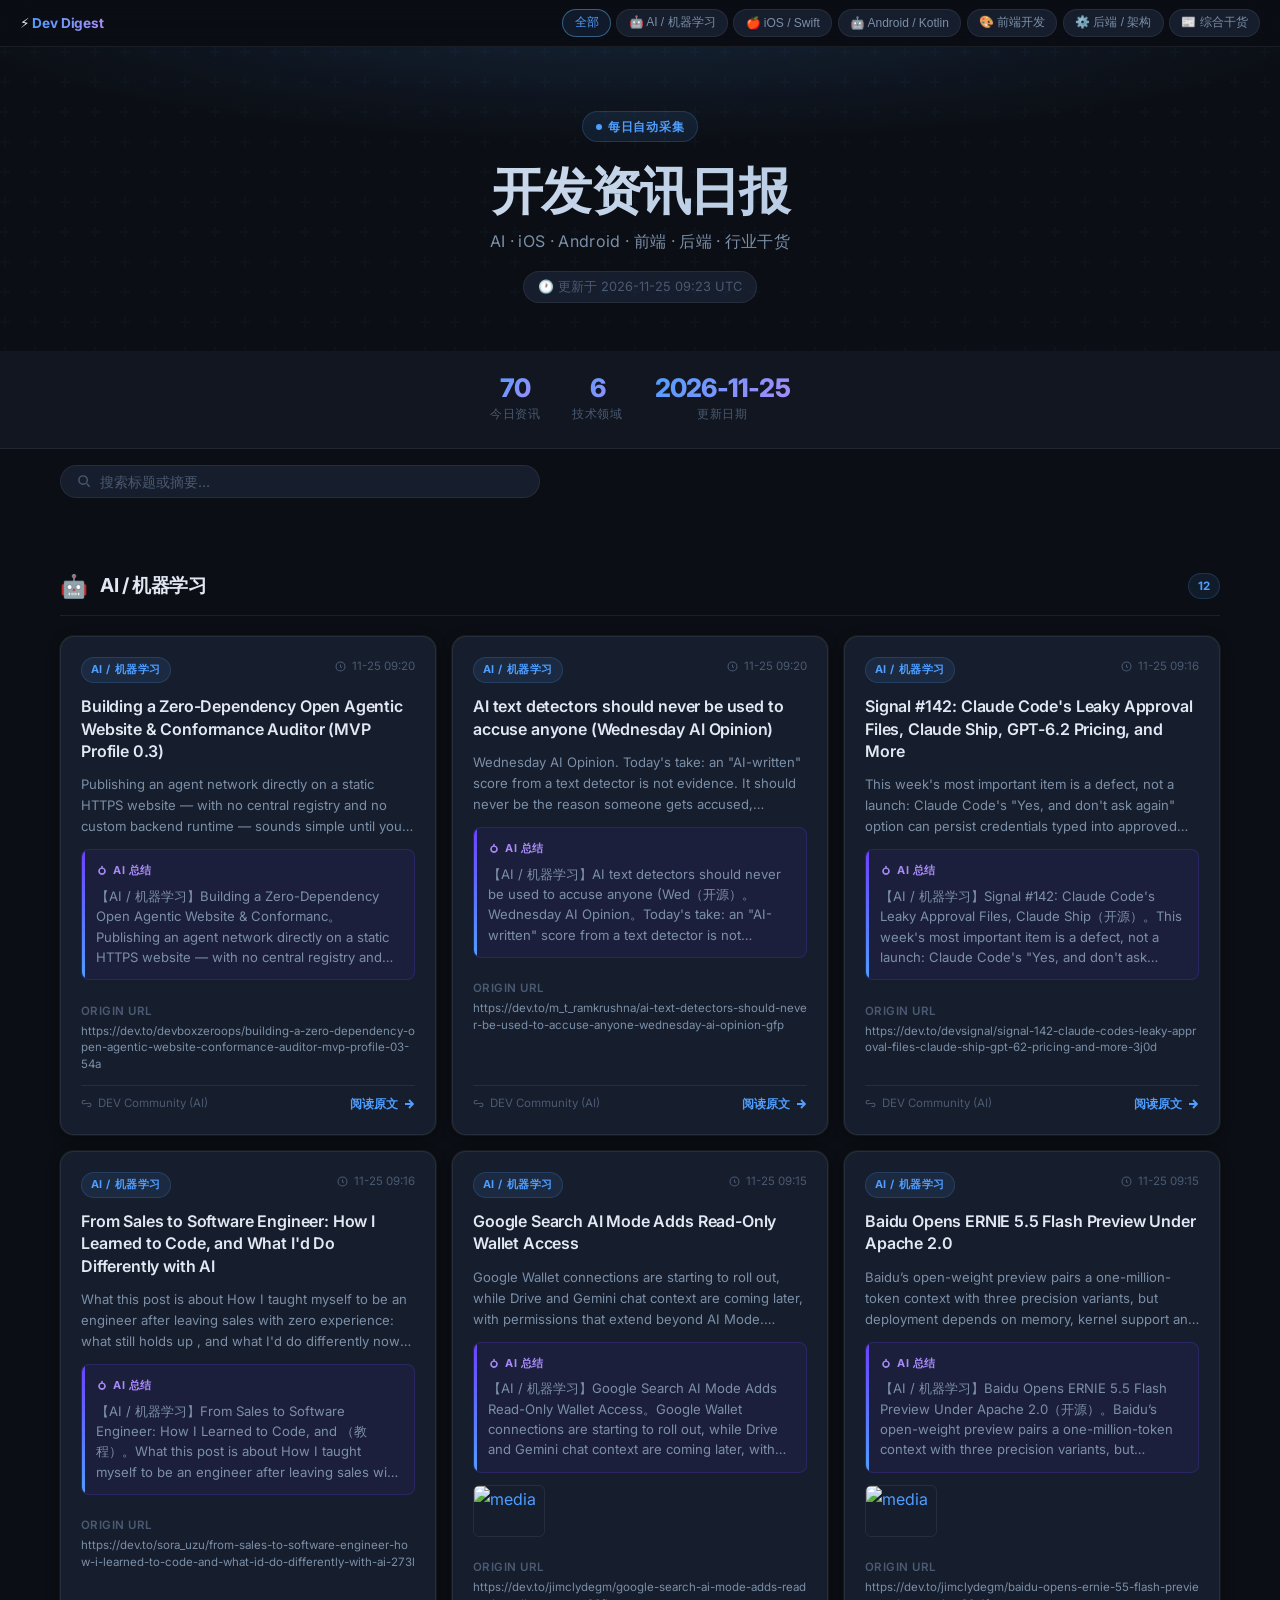
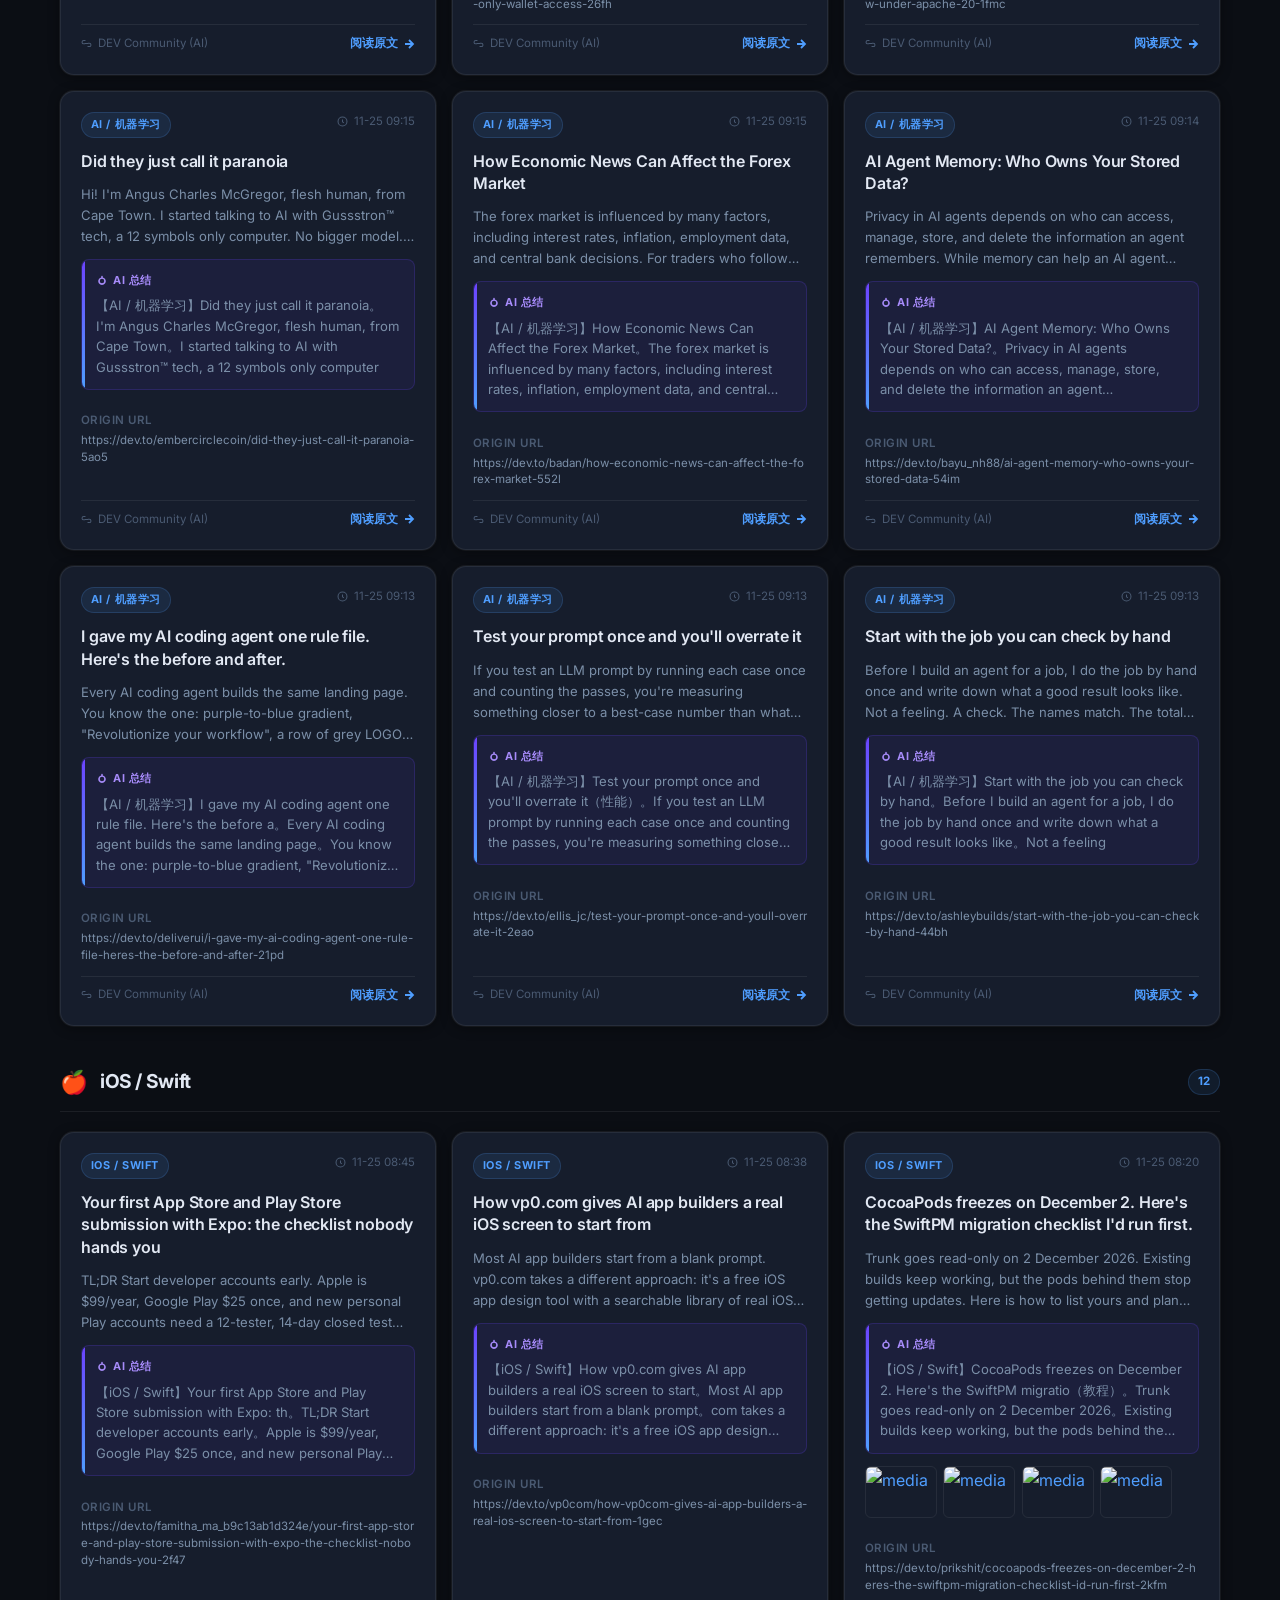
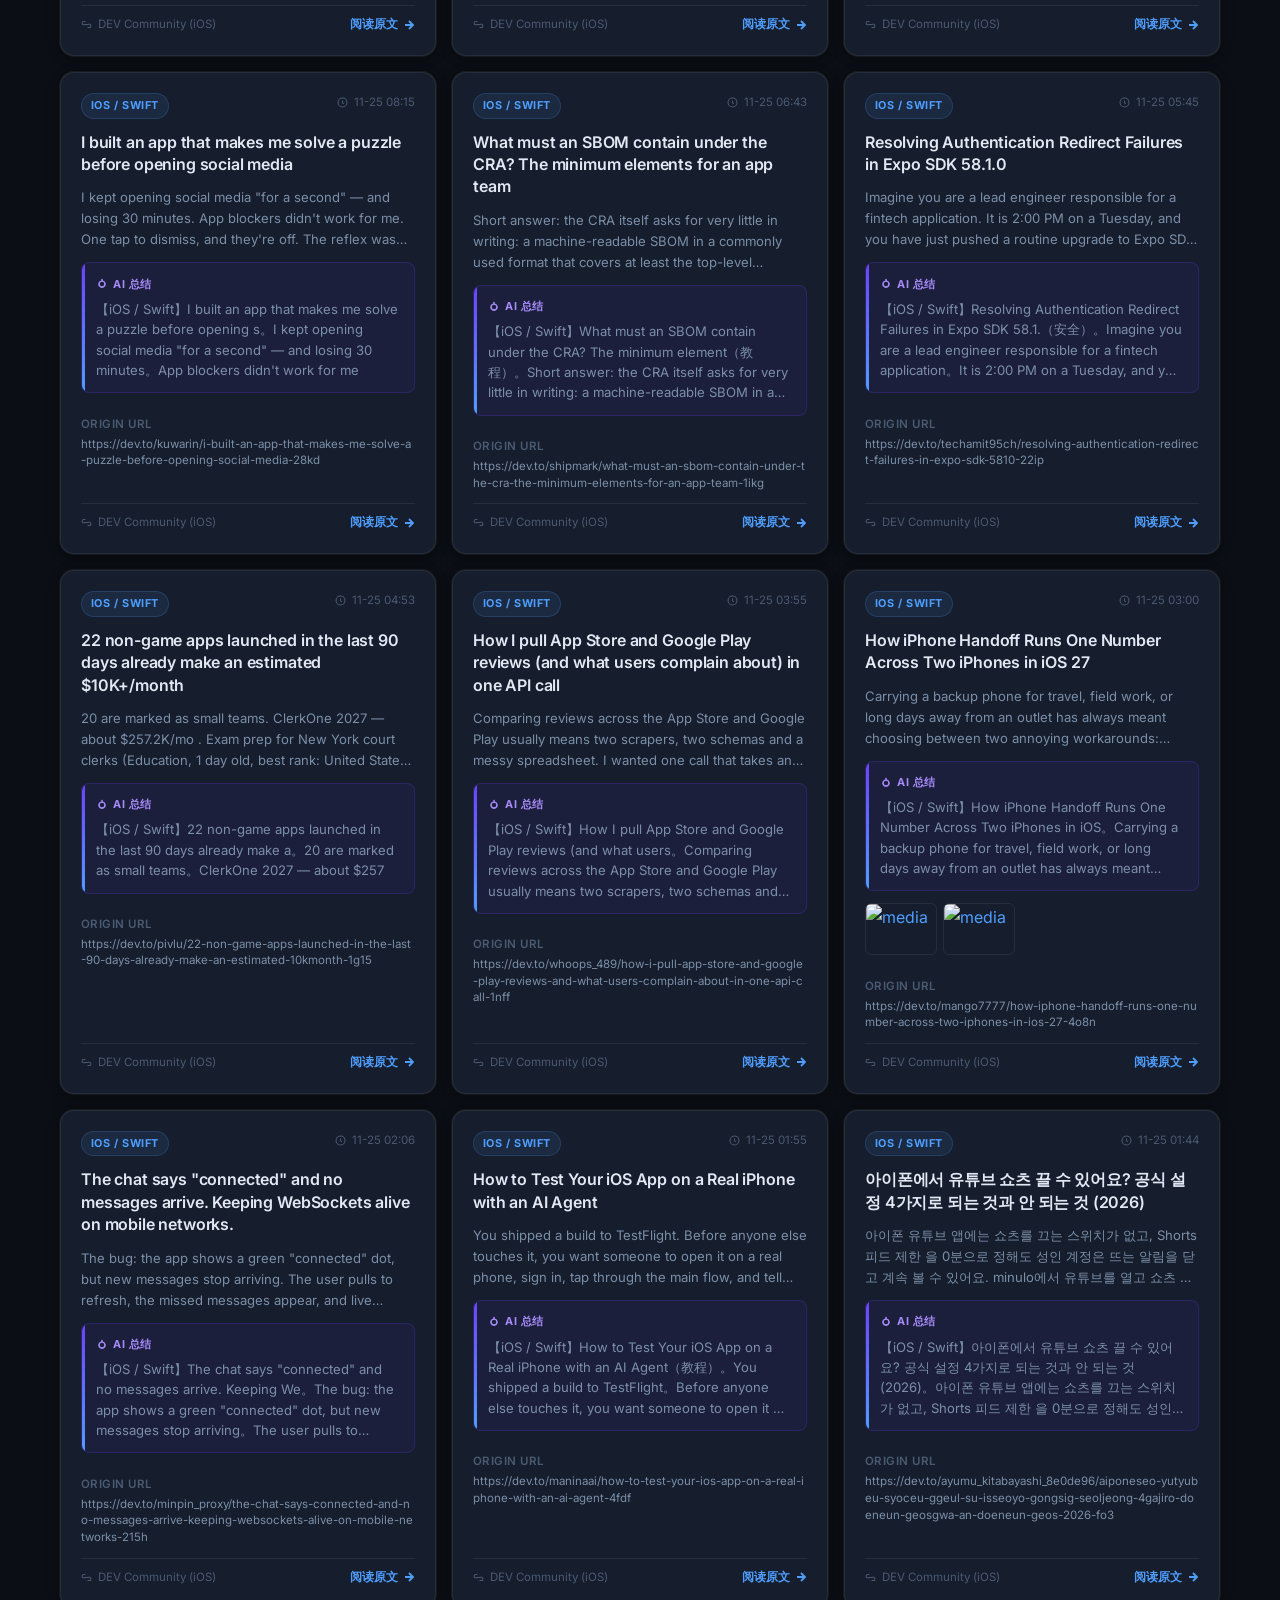
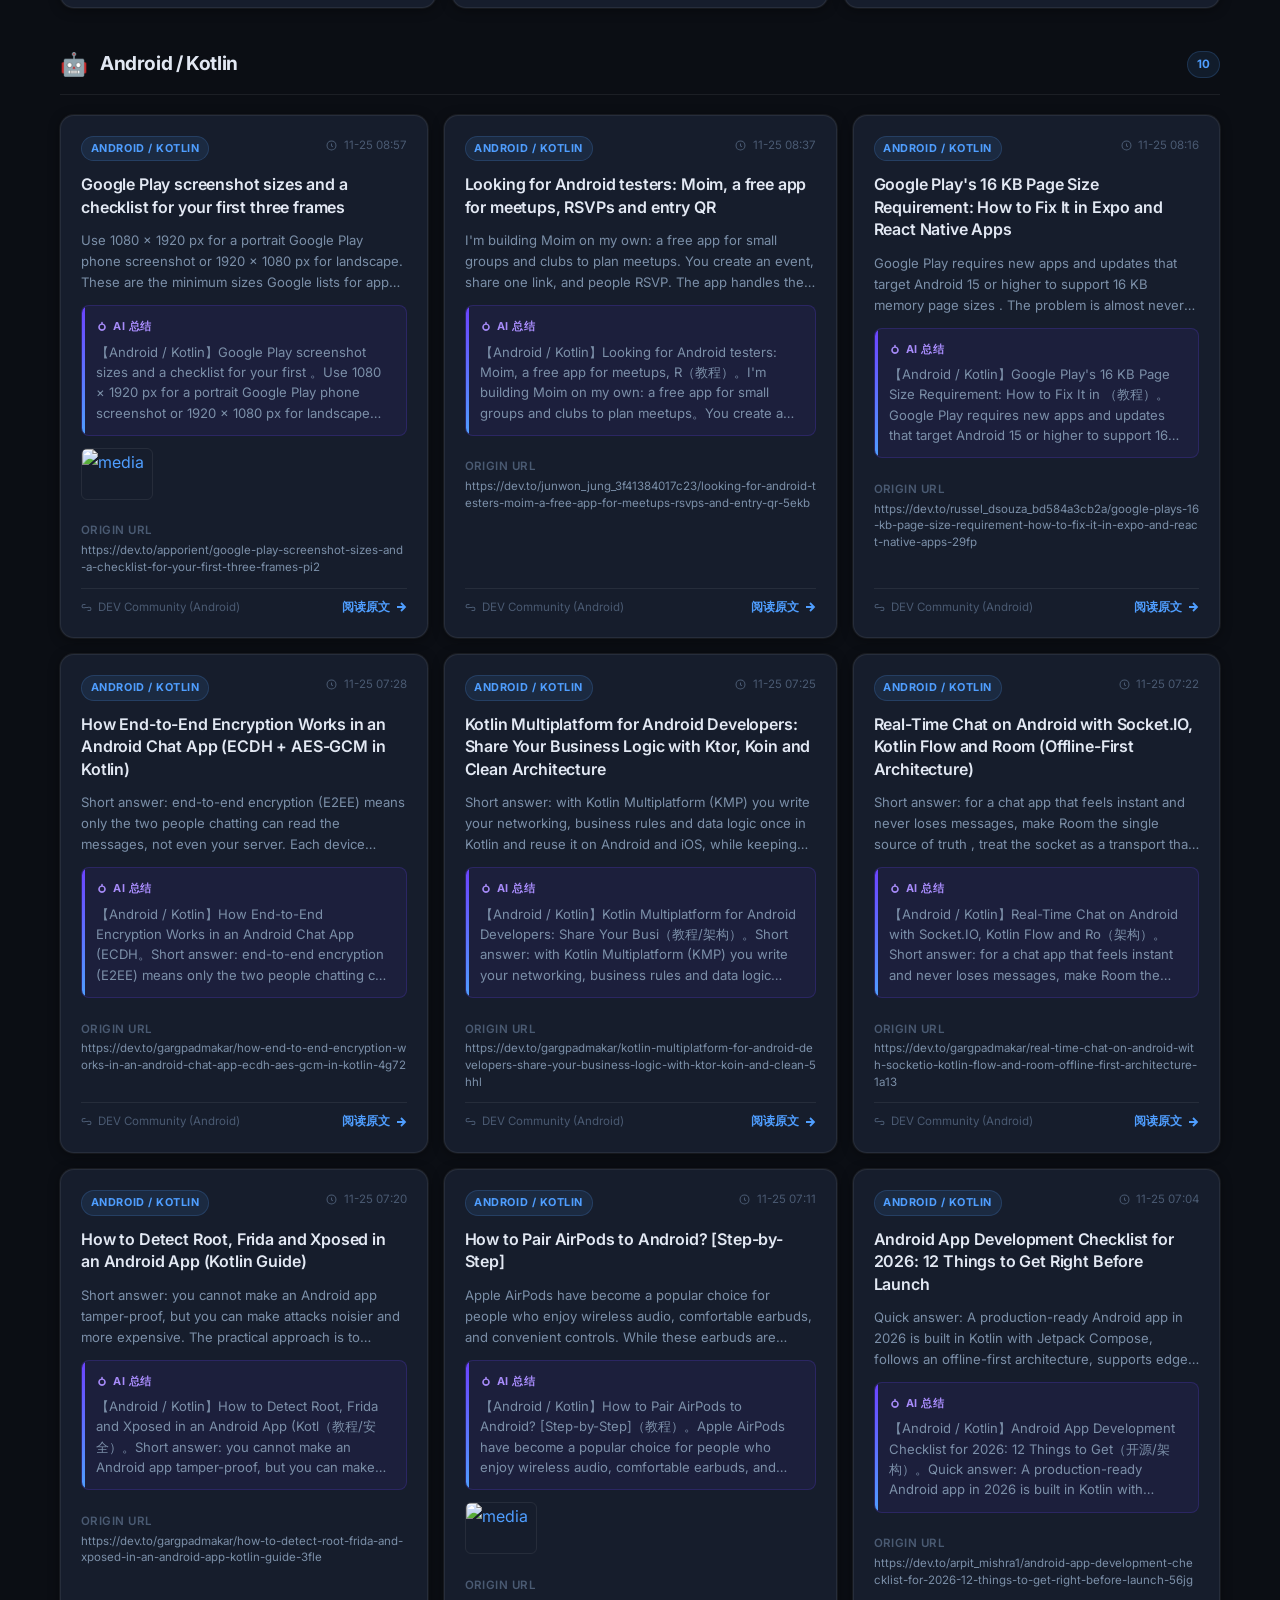
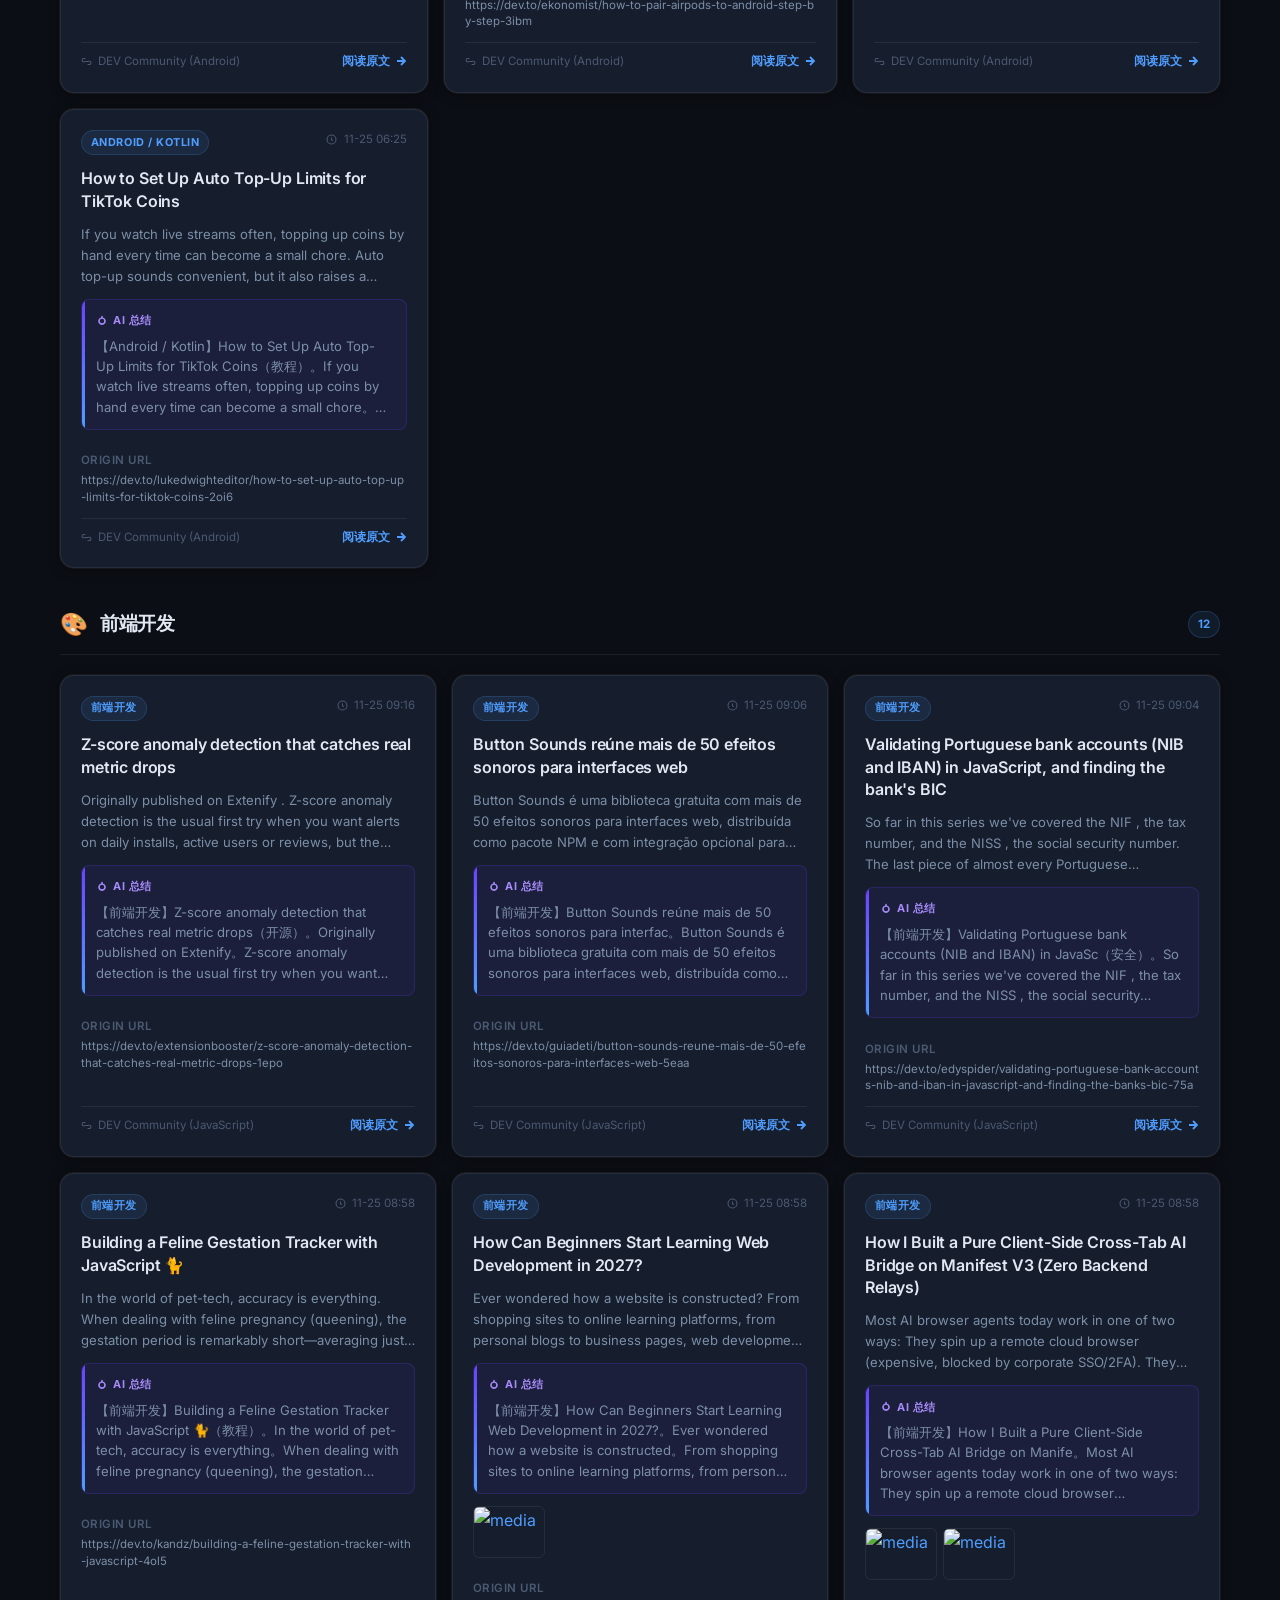
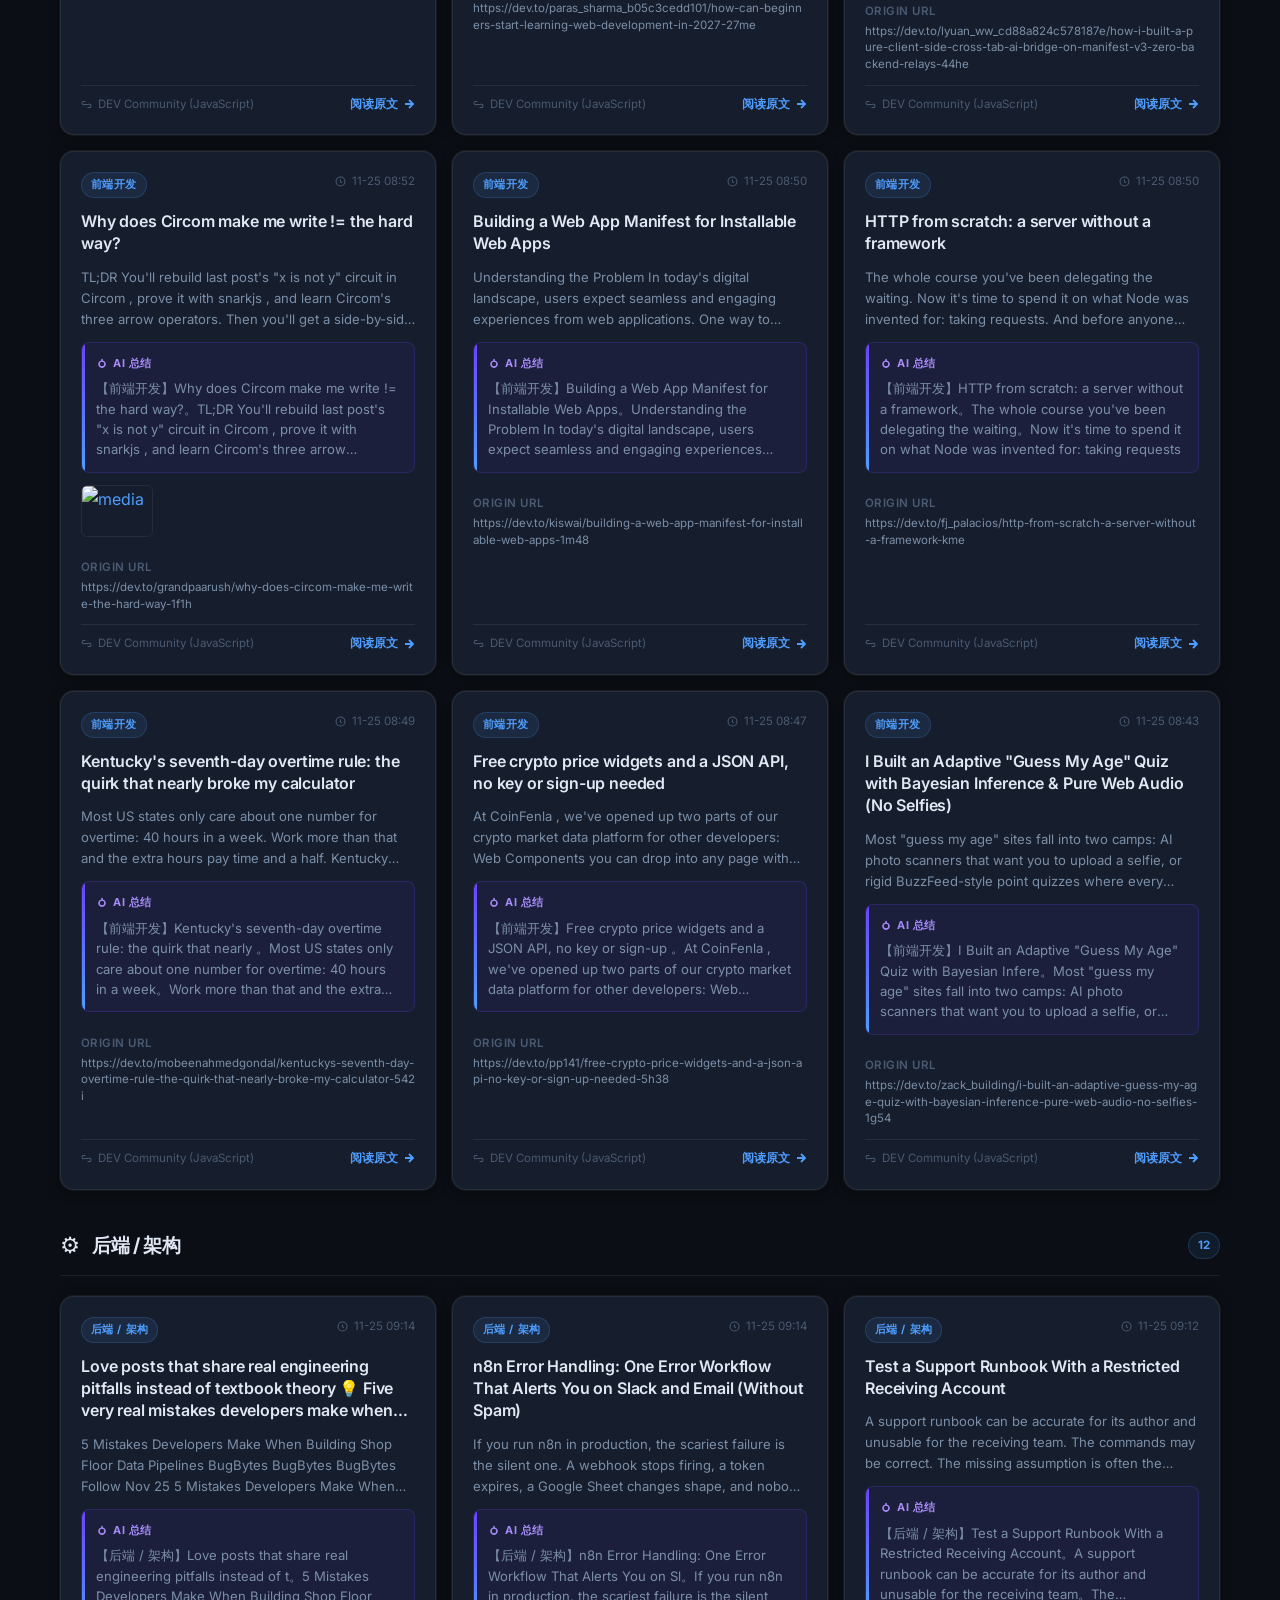
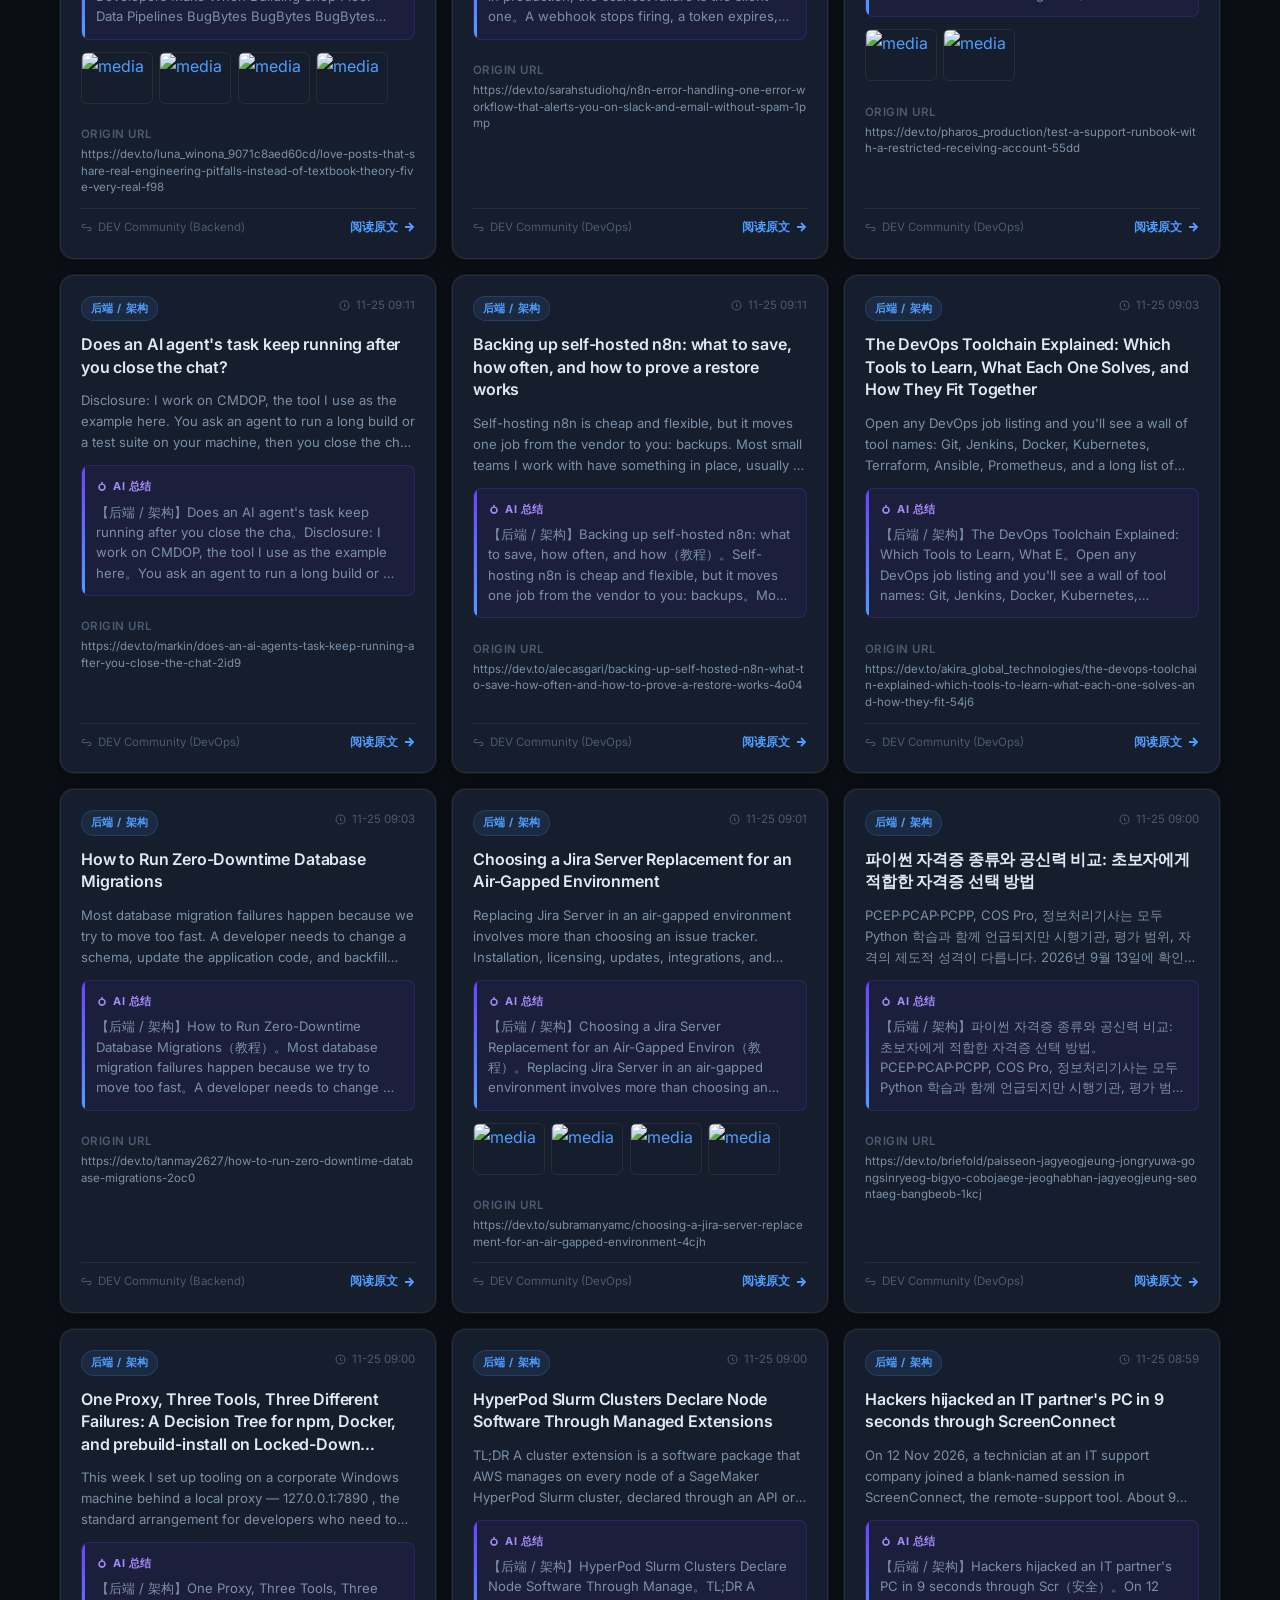
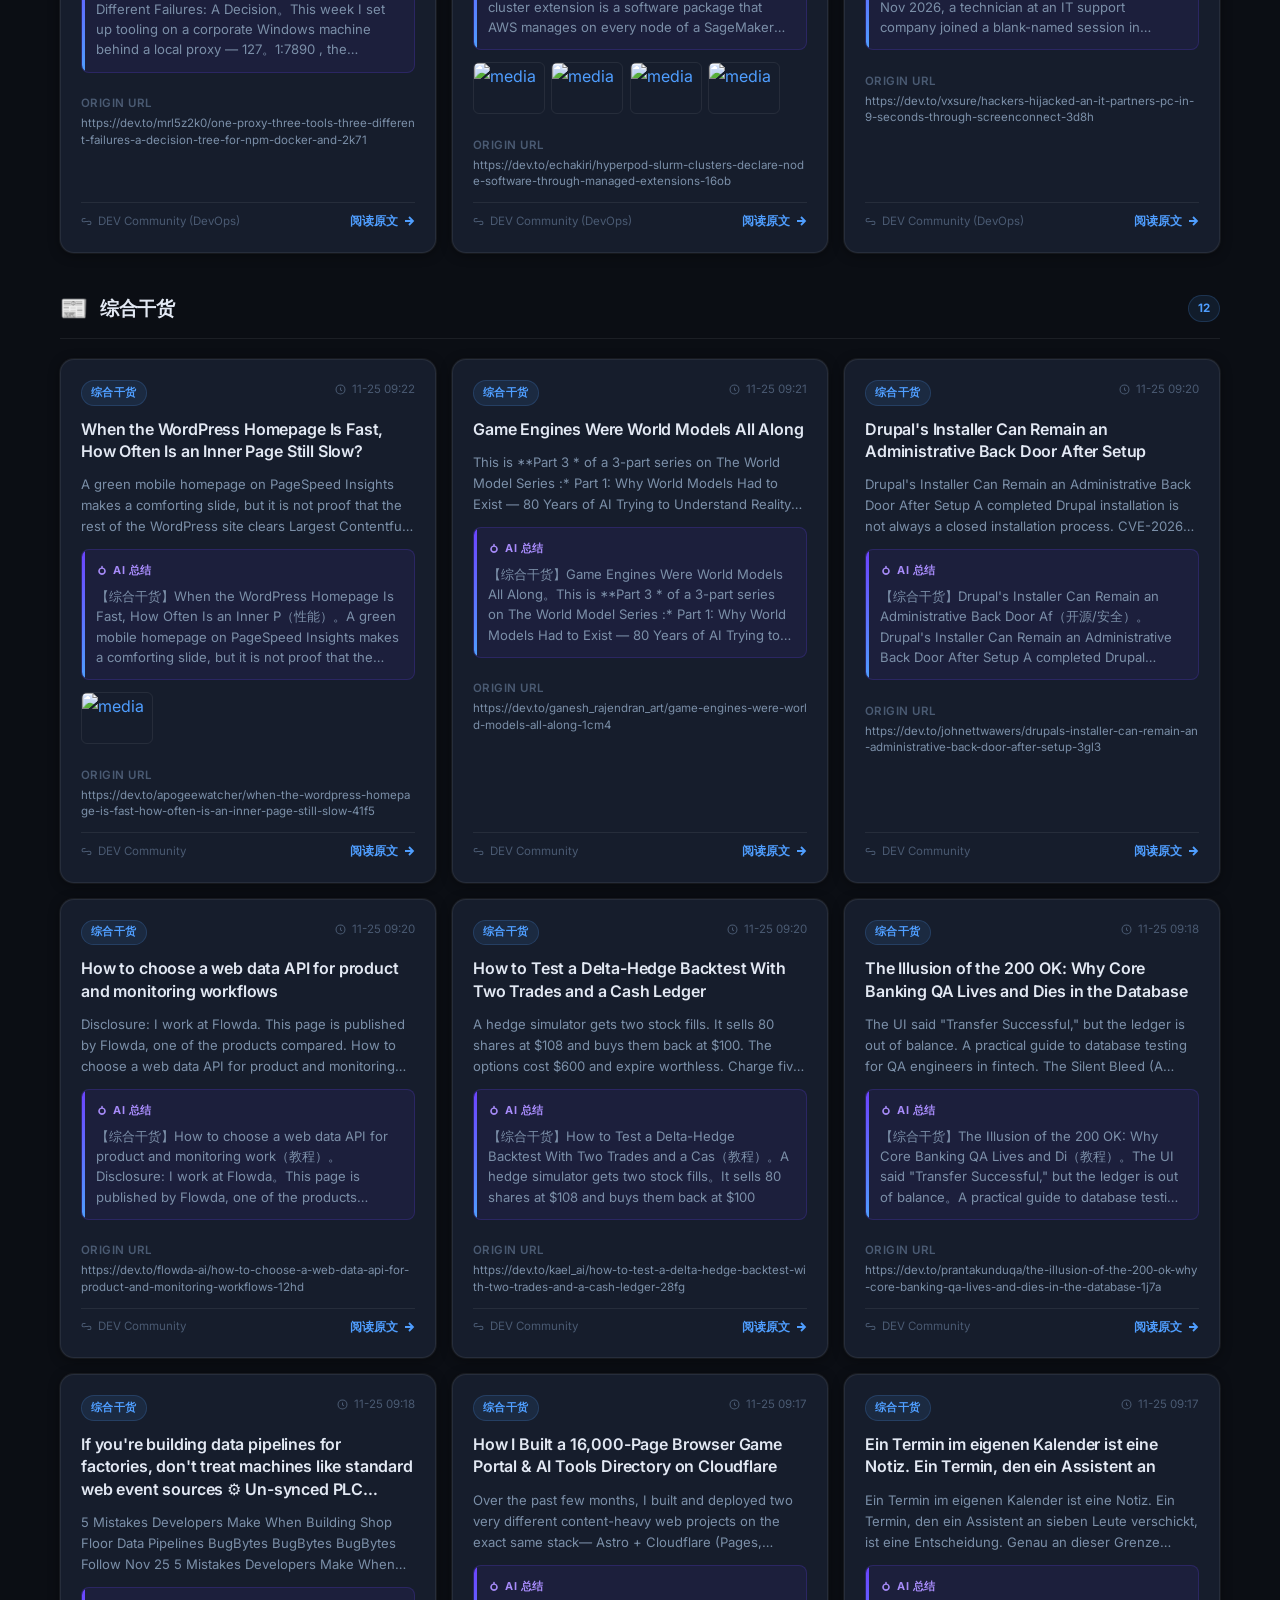
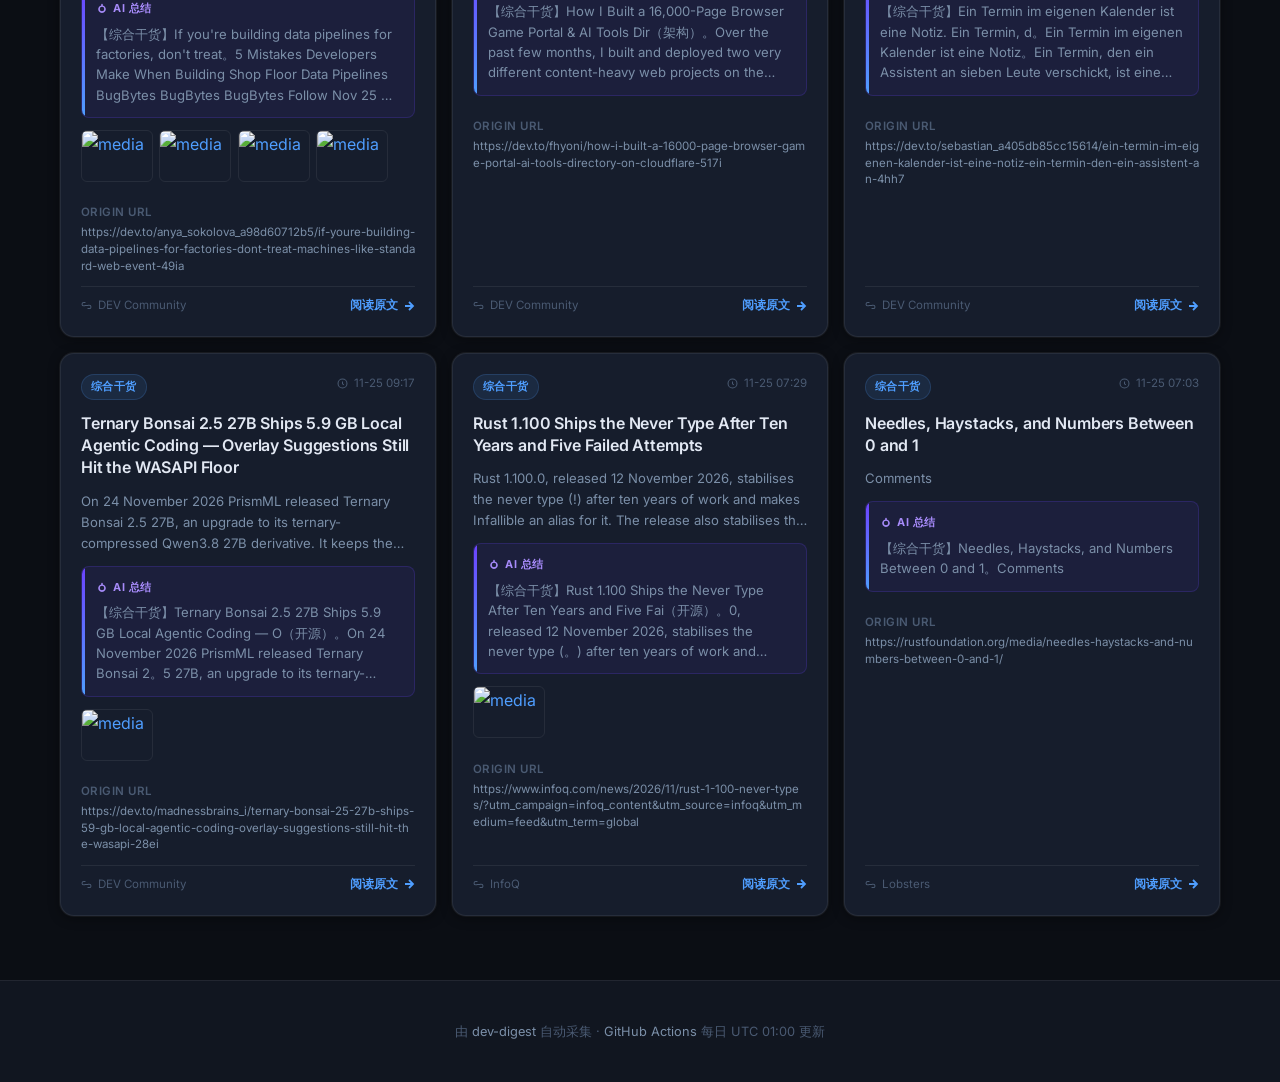
==== commit dcb25969: "deploy: daily digest pages 12f8775bd51ebaef0b525df59108d61e9875d777" ====
--- a/index.html
+++ b/index.html
@@ -3,7 +3,7 @@
 <head>
   <meta charset="utf-8" />
   <meta name="viewport" content="width=device-width, initial-scale=1" />
-  <title>开发资讯日报 · 2026-11-24</title>
+  <title>开发资讯日报 · 2026-11-25</title>
   <meta name="description" content="AI、iOS、Android、前端、后端等领域每日开发技巧与行业干货聚合" />
   <link rel="preconnect" href="https://fonts.googleapis.com" />
   <link rel="preconnect" href="https://fonts.gstatic.com" crossorigin />
@@ -26,7 +26,7 @@
     <h1>开发资讯日报</h1>
     <p class="subtitle">AI · iOS · Android · 前端 · 后端 · 行业干货</p>
     <p class="updated">
-      🕐 更新于 2026-11-24 10:34 UTC
+      🕐 更新于 2026-11-25 09:23 UTC
     </p>
   </header>
 
@@ -40,7 +40,7 @@
       <div class="label">技术领域</div>
     </div>
     <div class="stat-item">
-      <div class="num">2026-11-24</div>
+      <div class="num">2026-11-25</div>
       <div class="label">更新日期</div>
     </div>
   </div>
@@ -64,278 +64,278 @@
         </div>
         <div class="grid" id="grid-ai">
           
-        <article class="card" data-category="ai" data-title="artificial intelligence course in tirupati: complete beginner&#x27;s guide to ai learning" data-text="have you ever wondered how machines recognise images, understand human language or make predictions using data? these ap">
+        <article class="card" data-category="ai" data-title="building a zero-dependency open agentic website &amp; conformance auditor (mvp profile 0.3)" data-text="publishing an agent network directly on a static https website — with no central registry and no custom backend runtime ">
           <div class="card-top">
             <span class="badge">AI / 机器学习</span>
-            <span class="card-meta"><svg viewBox="0 0 16 16" fill="none" stroke="currentColor" stroke-width="1.5"><circle cx="8" cy="8" r="6.5"/><path d="M8 5v3.5l2 1.5"/></svg> 11-24 10:24</span>
-          </div>
-          <h3 class="title"><a href="https://dev.to/hari_ymts_0737c4504288e35/artificial-intelligence-course-in-tirupati-complete-beginners-guide-to-ai-learning-1a7b" target="_blank" rel="noopener">Artificial Intelligence Course in Tirupati: Complete Beginner&#x27;s Guide to AI Learning</a></h3>
-          <p class="describe">Have you ever wondered how machines recognise images, understand human language or make predictions using data? These applications are powered by Artificial Intelligence (AI), one of the most important technologies shaping modern industries. For students, fresh graduates and beginners, learning AI can open opportunities to develop valuable technical skills. Artificial Intelligence Courses in Tirupati help learners build essential skills in Python programming, Machine Learning, Deep Learning and real-world AI applications. This guide explains what you can learn, which skills matter and how t...</p>
-          <div class="ai-box">
-            <div class="ai-label"><svg viewBox="0 0 16 16" fill="currentColor"><path d="M8 1a1 1 0 0 1 1 1v1.268a5 5 0 1 1-2 0V2a1 1 0 0 1 1-1zm0 4a3 3 0 1 0 0 6 3 3 0 0 0 0-6z"/></svg> AI 总结</div>
-            <p>【AI / 机器学习】Artificial Intelligence Course in Tirupati: Complete Beginne（教程）。Have you ever wondered how machines recognise images, understand human language or make predictions using data。These applications are powered by Artificial Intelligence (AI), on...</p>
-          </div>
-          <div class="media"><a href="https://media2.dev.to/dynamic/image/width=800%2Cheight=%2Cfit=scale-down%2Cgravity=auto%2Cformat=auto/https%3A%2F%2Fdev-to-uploads.s3.us-east-2.amazonaws.com%2Fuploads%2Farticles%2Fp0y3z3ktqcizb9ggiboo.jpg" target="_blank" rel="noopener"><img src="https://media2.dev.to/dynamic/image/width=800%2Cheight=%2Cfit=scale-down%2Cgravity=auto%2Cformat=auto/https%3A%2F%2Fdev-to-uploads.s3.us-east-2.amazonaws.com%2Fuploads%2Farticles%2Fp0y3z3ktqcizb9ggiboo.jpg" alt="media" loading="lazy" /></a></div>
-          <p class="origin-url" title="原文链接">
-            <span class="origin-label">Origin URL</span>
-            <a href="https://dev.to/hari_ymts_0737c4504288e35/artificial-intelligence-course-in-tirupati-complete-beginners-guide-to-ai-learning-1a7b" target="_blank" rel="noopener">https://dev.to/hari_ymts_0737c4504288e35/artificial-intelligence-course-in-tirupati-complete-beginners-guide-to-ai-learning-1a7b</a>
+            <span class="card-meta"><svg viewBox="0 0 16 16" fill="none" stroke="currentColor" stroke-width="1.5"><circle cx="8" cy="8" r="6.5"/><path d="M8 5v3.5l2 1.5"/></svg> 11-25 09:20</span>
+          </div>
+          <h3 class="title"><a href="https://dev.to/devboxzeroops/building-a-zero-dependency-open-agentic-website-conformance-auditor-mvp-profile-03-54a" target="_blank" rel="noopener">Building a Zero-Dependency Open Agentic Website &amp; Conformance Auditor (MVP Profile 0.3)</a></h3>
+          <p class="describe">Publishing an agent network directly on a static HTTPS website — with no central registry and no custom backend runtime — sounds simple until you try to enforce real browser trust boundaries. While building VeriMesh for the Open Agentic Web Challenge, we implemented the Worldwide Agentic Web Minimum Viable Specification (MVP Profile 0.3) using pure static HTML5, CSS, and isomorphic ES modules ( 0 runtime npm dependencies). Below are the concrete implementation details and subtle pitfalls we ran into. 1. The Four Static Artifacts Every Open Agentic Website Needs To make a static site (such a...</p>
+          <div class="ai-box">
+            <div class="ai-label"><svg viewBox="0 0 16 16" fill="currentColor"><path d="M8 1a1 1 0 0 1 1 1v1.268a5 5 0 1 1-2 0V2a1 1 0 0 1 1-1zm0 4a3 3 0 1 0 0 6 3 3 0 0 0 0-6z"/></svg> AI 总结</div>
+            <p>【AI / 机器学习】Building a Zero-Dependency Open Agentic Website &amp; Conformanc。Publishing an agent network directly on a static HTTPS website — with no central registry and no custom backend runtime — sounds simple until you try to enforce real browser tru...</p>
+          </div>
+          
+          <p class="origin-url" title="原文链接">
+            <span class="origin-label">Origin URL</span>
+            <a href="https://dev.to/devboxzeroops/building-a-zero-dependency-open-agentic-website-conformance-auditor-mvp-profile-03-54a" target="_blank" rel="noopener">https://dev.to/devboxzeroops/building-a-zero-dependency-open-agentic-website-conformance-auditor-mvp-profile-03-54a</a>
           </p>
           <div class="card-footer">
             <span class="card-meta" style="margin-right:auto"><svg viewBox="0 0 16 16" fill="none" stroke="currentColor" stroke-width="1.5"><path d="M6.5 3.5H4A2.5 2.5 0 0 0 4 8.5h2"/><path d="M9.5 12.5H12A2.5 2.5 0 0 0 12 7.5h-2"/><line x1="5.5" y1="8" x2="10.5" y2="8"/></svg> DEV Community (AI)</span>
-            <a class="read-link" href="https://dev.to/hari_ymts_0737c4504288e35/artificial-intelligence-course-in-tirupati-complete-beginners-guide-to-ai-learning-1a7b" target="_blank" rel="noopener">
-              阅读原文 <svg viewBox="0 0 12 12" fill="none" stroke="currentColor" stroke-width="1.8"><path d="M2 6h8M6 2l4 4-4 4"/></svg>
-            </a>
-          </div>
-        </article>
-        <article class="card" data-category="ai" data-title="your logistics data pipeline is already built — in 2027, buyers will pay to license what it produces" data-text="your logistics data pipeline — the one joining dispatch records to eld/telematics logs, maintenance history, and safety ">
+            <a class="read-link" href="https://dev.to/devboxzeroops/building-a-zero-dependency-open-agentic-website-conformance-auditor-mvp-profile-03-54a" target="_blank" rel="noopener">
+              阅读原文 <svg viewBox="0 0 12 12" fill="none" stroke="currentColor" stroke-width="1.8"><path d="M2 6h8M6 2l4 4-4 4"/></svg>
+            </a>
+          </div>
+        </article>
+        <article class="card" data-category="ai" data-title="ai text detectors should never be used to accuse anyone (wednesday ai opinion)" data-text="wednesday ai opinion. today&#x27;s take: an &quot;ai-written&quot; score from a text detector is not evidence. it should">
           <div class="card-top">
             <span class="badge">AI / 机器学习</span>
-            <span class="card-meta"><svg viewBox="0 0 16 16" fill="none" stroke="currentColor" stroke-width="1.5"><circle cx="8" cy="8" r="6.5"/><path d="M8 5v3.5l2 1.5"/></svg> 11-24 10:24</span>
-          </div>
-          <h3 class="title"><a href="https://dev.to/wallysworlddata/your-logistics-data-pipeline-is-already-built-in-2027-buyers-will-pay-to-license-what-it-produces-342j" target="_blank" rel="noopener">Your Logistics Data Pipeline Is Already Built — In 2027, Buyers Will Pay to License What It Produces</a></h3>
-          <p class="describe">Your logistics data pipeline — the one joining dispatch records to ELD/telematics logs, maintenance history, and safety events — is producing a licensable dataset every day, whether anyone at your company calls it that or not. I publish DataWorth guides on what business records actually license for. This one is for the engineers and ops leads sitting on freight data, because the deals below were not won by the companies with the most data. They were won by the companies whose records were joined up . The published deals, so we&#x27;re working from facts Almost no buyer publishes a price list, an...</p>
-          <div class="ai-box">
-            <div class="ai-label"><svg viewBox="0 0 16 16" fill="currentColor"><path d="M8 1a1 1 0 0 1 1 1v1.268a5 5 0 1 1-2 0V2a1 1 0 0 1 1-1zm0 4a3 3 0 1 0 0 6 3 3 0 0 0 0-6z"/></svg> AI 总结</div>
-            <p>【AI / 机器学习】Your Logistics Data Pipeline Is Already Built — In 2027, Buy（教程）。Your logistics data pipeline — the one joining dispatch records to ELD/telematics logs, maintenance history, and safety events — is producing a licensable dataset every day, whe...</p>
-          </div>
-          
-          <p class="origin-url" title="原文链接">
-            <span class="origin-label">Origin URL</span>
-            <a href="https://dev.to/wallysworlddata/your-logistics-data-pipeline-is-already-built-in-2027-buyers-will-pay-to-license-what-it-produces-342j" target="_blank" rel="noopener">https://dev.to/wallysworlddata/your-logistics-data-pipeline-is-already-built-in-2027-buyers-will-pay-to-license-what-it-produces-342j</a>
+            <span class="card-meta"><svg viewBox="0 0 16 16" fill="none" stroke="currentColor" stroke-width="1.5"><circle cx="8" cy="8" r="6.5"/><path d="M8 5v3.5l2 1.5"/></svg> 11-25 09:20</span>
+          </div>
+          <h3 class="title"><a href="https://dev.to/m_t_ramkrushna/ai-text-detectors-should-never-be-used-to-accuse-anyone-wednesday-ai-opinion-gfp" target="_blank" rel="noopener">AI text detectors should never be used to accuse anyone (Wednesday AI Opinion)</a></h3>
+          <p class="describe">Wednesday AI Opinion. Today&#x27;s take: an &quot;AI-written&quot; score from a text detector is not evidence. It should never be the reason someone gets accused, rejected, failed or fired. I build with LLMs every day, and I get why people want a detector. Schools, hiring teams and content platforms are flooded with generated text. But a tool that is wrong in predictable, unfair ways is worse than no tool, because it gives a guess the look of proof. Here&#x27;s why I think that, with sources. 1. The company that built ChatGPT shut down its own detector In January 2023 OpenAI released a classifier to flag AI-wr...</p>
+          <div class="ai-box">
+            <div class="ai-label"><svg viewBox="0 0 16 16" fill="currentColor"><path d="M8 1a1 1 0 0 1 1 1v1.268a5 5 0 1 1-2 0V2a1 1 0 0 1 1-1zm0 4a3 3 0 1 0 0 6 3 3 0 0 0 0-6z"/></svg> AI 总结</div>
+            <p>【AI / 机器学习】AI text detectors should never be used to accuse anyone (Wed（开源）。Wednesday AI Opinion。Today&#x27;s take: an &quot;AI-written&quot; score from a text detector is not evidence</p>
+          </div>
+          
+          <p class="origin-url" title="原文链接">
+            <span class="origin-label">Origin URL</span>
+            <a href="https://dev.to/m_t_ramkrushna/ai-text-detectors-should-never-be-used-to-accuse-anyone-wednesday-ai-opinion-gfp" target="_blank" rel="noopener">https://dev.to/m_t_ramkrushna/ai-text-detectors-should-never-be-used-to-accuse-anyone-wednesday-ai-opinion-gfp</a>
           </p>
           <div class="card-footer">
             <span class="card-meta" style="margin-right:auto"><svg viewBox="0 0 16 16" fill="none" stroke="currentColor" stroke-width="1.5"><path d="M6.5 3.5H4A2.5 2.5 0 0 0 4 8.5h2"/><path d="M9.5 12.5H12A2.5 2.5 0 0 0 12 7.5h-2"/><line x1="5.5" y1="8" x2="10.5" y2="8"/></svg> DEV Community (AI)</span>
-            <a class="read-link" href="https://dev.to/wallysworlddata/your-logistics-data-pipeline-is-already-built-in-2027-buyers-will-pay-to-license-what-it-produces-342j" target="_blank" rel="noopener">
-              阅读原文 <svg viewBox="0 0 12 12" fill="none" stroke="currentColor" stroke-width="1.8"><path d="M2 6h8M6 2l4 4-4 4"/></svg>
-            </a>
-          </div>
-        </article>
-        <article class="card" data-category="ai" data-title="rethinking claude code best practices" data-text="coding-agent workflows used to require constant supervision: start a session. approve commands one by one. correct the m">
+            <a class="read-link" href="https://dev.to/m_t_ramkrushna/ai-text-detectors-should-never-be-used-to-accuse-anyone-wednesday-ai-opinion-gfp" target="_blank" rel="noopener">
+              阅读原文 <svg viewBox="0 0 12 12" fill="none" stroke="currentColor" stroke-width="1.8"><path d="M2 6h8M6 2l4 4-4 4"/></svg>
+            </a>
+          </div>
+        </article>
+        <article class="card" data-category="ai" data-title="signal #142: claude code&#x27;s leaky approval files, claude ship, gpt-6.2 pricing, and more" data-text="this week&#x27;s most important item is a defect, not a launch: claude code&#x27;s &quot;yes, and don&#x27;t ask again&q">
           <div class="card-top">
             <span class="badge">AI / 机器学习</span>
-            <span class="card-meta"><svg viewBox="0 0 16 16" fill="none" stroke="currentColor" stroke-width="1.5"><circle cx="8" cy="8" r="6.5"/><path d="M8 5v3.5l2 1.5"/></svg> 11-24 10:23</span>
-          </div>
-          <h3 class="title"><a href="https://dev.to/wadizaatour/rethinking-claude-code-best-practices-1gkc" target="_blank" rel="noopener">Rethinking Claude Code Best Practices</a></h3>
-          <p class="describe">Coding-agent workflows used to require constant supervision: Start a session. Approve commands one by one. Correct the model when it gets stuck. Add another warning to CLAUDE.md . Review every change manually. That made sense when sessions were short and models needed frequent steering. But as coding models become better at understanding repositories, running tests, and working for longer periods, this workflow starts to look like a bottleneck. In her talk “Rethinking Claude Code Best Practices” , Lydia Hallie argues that developers should move up a level: spend less time supervising every ...</p>
-          <div class="ai-box">
-            <div class="ai-label"><svg viewBox="0 0 16 16" fill="currentColor"><path d="M8 1a1 1 0 0 1 1 1v1.268a5 5 0 1 1-2 0V2a1 1 0 0 1 1-1zm0 4a3 3 0 1 0 0 6 3 3 0 0 0 0-6z"/></svg> AI 总结</div>
-            <p>【AI / 机器学习】Rethinking Claude Code Best Practices。Coding-agent workflows used to require constant supervision: Start a session。Approve commands one by one</p>
-          </div>
-          <div class="media"><a href="https://media2.dev.to/dynamic/image/width=800%2Cheight=%2Cfit=scale-down%2Cgravity=auto%2Cformat=auto/https%3A%2F%2Fdev-to-uploads.s3.us-east-2.amazonaws.com%2Fuploads%2Farticles%2Fwney5s8oaz8skauys01s.png" target="_blank" rel="noopener"><img src="https://media2.dev.to/dynamic/image/width=800%2Cheight=%2Cfit=scale-down%2Cgravity=auto%2Cformat=auto/https%3A%2F%2Fdev-to-uploads.s3.us-east-2.amazonaws.com%2Fuploads%2Farticles%2Fwney5s8oaz8skauys01s.png" alt="media" loading="lazy" /></a></div>
-          <p class="origin-url" title="原文链接">
-            <span class="origin-label">Origin URL</span>
-            <a href="https://dev.to/wadizaatour/rethinking-claude-code-best-practices-1gkc" target="_blank" rel="noopener">https://dev.to/wadizaatour/rethinking-claude-code-best-practices-1gkc</a>
+            <span class="card-meta"><svg viewBox="0 0 16 16" fill="none" stroke="currentColor" stroke-width="1.5"><circle cx="8" cy="8" r="6.5"/><path d="M8 5v3.5l2 1.5"/></svg> 11-25 09:16</span>
+          </div>
+          <h3 class="title"><a href="https://dev.to/devsignal/signal-142-claude-codes-leaky-approval-files-claude-ship-gpt-62-pricing-and-more-3j0d" target="_blank" rel="noopener">Signal #142: Claude Code&#x27;s Leaky Approval Files, Claude Ship, GPT-6.2 Pricing, and More</a></h3>
+          <p class="describe">This week&#x27;s most important item is a defect, not a launch: Claude Code&#x27;s &quot;Yes, and don&#x27;t ask again&quot; option can persist credentials typed into approved commands into a local file that may end up in a public repository. Alongside that, Anthropic&#x27;s Claude Ship pushes PR review and approval toward agent-speed, OpenAI cut API prices on GPT-6.2 for agentic workloads, and a handful of smaller releases are worth a look. Here&#x27;s what to do about each. Claude Code leaks secrets through local approval-rule files When you select &quot;Yes, and don&#x27;t ask again&quot; in Claude Code, the approved shell command is wr...</p>
+          <div class="ai-box">
+            <div class="ai-label"><svg viewBox="0 0 16 16" fill="currentColor"><path d="M8 1a1 1 0 0 1 1 1v1.268a5 5 0 1 1-2 0V2a1 1 0 0 1 1-1zm0 4a3 3 0 1 0 0 6 3 3 0 0 0 0-6z"/></svg> AI 总结</div>
+            <p>【AI / 机器学习】Signal #142: Claude Code&#x27;s Leaky Approval Files, Claude Ship（开源）。This week&#x27;s most important item is a defect, not a launch: Claude Code&#x27;s &quot;Yes, and don&#x27;t ask again&quot; option can persist credentials typed into approved commands into a local file...</p>
+          </div>
+          
+          <p class="origin-url" title="原文链接">
+            <span class="origin-label">Origin URL</span>
+            <a href="https://dev.to/devsignal/signal-142-claude-codes-leaky-approval-files-claude-ship-gpt-62-pricing-and-more-3j0d" target="_blank" rel="noopener">https://dev.to/devsignal/signal-142-claude-codes-leaky-approval-files-claude-ship-gpt-62-pricing-and-more-3j0d</a>
           </p>
           <div class="card-footer">
             <span class="card-meta" style="margin-right:auto"><svg viewBox="0 0 16 16" fill="none" stroke="currentColor" stroke-width="1.5"><path d="M6.5 3.5H4A2.5 2.5 0 0 0 4 8.5h2"/><path d="M9.5 12.5H12A2.5 2.5 0 0 0 12 7.5h-2"/><line x1="5.5" y1="8" x2="10.5" y2="8"/></svg> DEV Community (AI)</span>
-            <a class="read-link" href="https://dev.to/wadizaatour/rethinking-claude-code-best-practices-1gkc" target="_blank" rel="noopener">
-              阅读原文 <svg viewBox="0 0 12 12" fill="none" stroke="currentColor" stroke-width="1.8"><path d="M2 6h8M6 2l4 4-4 4"/></svg>
-            </a>
-          </div>
-        </article>
-        <article class="card" data-category="ai" data-title="one idea, three cuts: a repeatable workflow for youtube shorts, reels and pinterest video pins" data-text="disclosure: i build ai video gt ( https://aivideogt.com ), an ai video and image studio. this post is general advice for">
+            <a class="read-link" href="https://dev.to/devsignal/signal-142-claude-codes-leaky-approval-files-claude-ship-gpt-62-pricing-and-more-3j0d" target="_blank" rel="noopener">
+              阅读原文 <svg viewBox="0 0 12 12" fill="none" stroke="currentColor" stroke-width="1.8"><path d="M2 6h8M6 2l4 4-4 4"/></svg>
+            </a>
+          </div>
+        </article>
+        <article class="card" data-category="ai" data-title="from sales to software engineer: how i learned to code, and what i&#x27;d do differently with ai" data-text="what this post is about how i taught myself to be an engineer after leaving sales with zero experience: what still holds">
           <div class="card-top">
             <span class="badge">AI / 机器学习</span>
-            <span class="card-meta"><svg viewBox="0 0 16 16" fill="none" stroke="currentColor" stroke-width="1.5"><circle cx="8" cy="8" r="6.5"/><path d="M8 5v3.5l2 1.5"/></svg> 11-24 10:22</span>
-          </div>
-          <h3 class="title"><a href="https://dev.to/rakim777/one-idea-three-cuts-a-repeatable-workflow-for-youtube-shorts-reels-and-pinterest-video-pins-3jeo" target="_blank" rel="noopener">One idea, three cuts: a repeatable workflow for YouTube Shorts, Reels and Pinterest video pins</a></h3>
-          <p class="describe">Disclosure: I build AI Video GT ( https://aivideogt.com ), an AI video and image studio. This post is general advice for anyone making short vertical video; the tool section at the end is the only product mention. Most small teams do not have a video problem. They have a repeat problem: every short starts from a blank page. This is the workflow I use to turn one idea into three platform-ready cuts in one sitting, with no editing skills beyond trimming. Step 1: write the hook before anything else The first two seconds decide whether the clip is watched. Most people watch muted, so the hook h...</p>
-          <div class="ai-box">
-            <div class="ai-label"><svg viewBox="0 0 16 16" fill="currentColor"><path d="M8 1a1 1 0 0 1 1 1v1.268a5 5 0 1 1-2 0V2a1 1 0 0 1 1-1zm0 4a3 3 0 1 0 0 6 3 3 0 0 0 0-6z"/></svg> AI 总结</div>
-            <p>【AI / 机器学习】One idea, three cuts: a repeatable workflow for YouTube Shor。Disclosure: I build AI Video GT ( https://aivideogt。com ), an AI video and image studio</p>
-          </div>
-          
-          <p class="origin-url" title="原文链接">
-            <span class="origin-label">Origin URL</span>
-            <a href="https://dev.to/rakim777/one-idea-three-cuts-a-repeatable-workflow-for-youtube-shorts-reels-and-pinterest-video-pins-3jeo" target="_blank" rel="noopener">https://dev.to/rakim777/one-idea-three-cuts-a-repeatable-workflow-for-youtube-shorts-reels-and-pinterest-video-pins-3jeo</a>
+            <span class="card-meta"><svg viewBox="0 0 16 16" fill="none" stroke="currentColor" stroke-width="1.5"><circle cx="8" cy="8" r="6.5"/><path d="M8 5v3.5l2 1.5"/></svg> 11-25 09:16</span>
+          </div>
+          <h3 class="title"><a href="https://dev.to/sora_uzu/from-sales-to-software-engineer-how-i-learned-to-code-and-what-id-do-differently-with-ai-273l" target="_blank" rel="noopener">From Sales to Software Engineer: How I Learned to Code, and What I&#x27;d Do Differently with AI</a></h3>
+          <p class="describe">What this post is about How I taught myself to be an engineer after leaving sales with zero experience: what still holds up , and what I&#x27;d do differently now that we have AI . If you&#x27;re on the same path, I hope it helps. Who it&#x27;s for Anyone trying to break into software engineering with no experience. The short version Put in the hours and the reps first. AI doesn&#x27;t change that. Focus on how to think, not just which tools to use. Build something close to a real production setup, and understand the concepts behind it. Learn the design and concepts first, then learn by building with AI. That ...</p>
+          <div class="ai-box">
+            <div class="ai-label"><svg viewBox="0 0 16 16" fill="currentColor"><path d="M8 1a1 1 0 0 1 1 1v1.268a5 5 0 1 1-2 0V2a1 1 0 0 1 1-1zm0 4a3 3 0 1 0 0 6 3 3 0 0 0 0-6z"/></svg> AI 总结</div>
+            <p>【AI / 机器学习】From Sales to Software Engineer: How I Learned to Code, and （教程）。What this post is about How I taught myself to be an engineer after leaving sales with zero experience: what still holds up , and what I&#x27;d do differently now that we have AI。If ...</p>
+          </div>
+          
+          <p class="origin-url" title="原文链接">
+            <span class="origin-label">Origin URL</span>
+            <a href="https://dev.to/sora_uzu/from-sales-to-software-engineer-how-i-learned-to-code-and-what-id-do-differently-with-ai-273l" target="_blank" rel="noopener">https://dev.to/sora_uzu/from-sales-to-software-engineer-how-i-learned-to-code-and-what-id-do-differently-with-ai-273l</a>
           </p>
           <div class="card-footer">
             <span class="card-meta" style="margin-right:auto"><svg viewBox="0 0 16 16" fill="none" stroke="currentColor" stroke-width="1.5"><path d="M6.5 3.5H4A2.5 2.5 0 0 0 4 8.5h2"/><path d="M9.5 12.5H12A2.5 2.5 0 0 0 12 7.5h-2"/><line x1="5.5" y1="8" x2="10.5" y2="8"/></svg> DEV Community (AI)</span>
-            <a class="read-link" href="https://dev.to/rakim777/one-idea-three-cuts-a-repeatable-workflow-for-youtube-shorts-reels-and-pinterest-video-pins-3jeo" target="_blank" rel="noopener">
-              阅读原文 <svg viewBox="0 0 12 12" fill="none" stroke="currentColor" stroke-width="1.8"><path d="M2 6h8M6 2l4 4-4 4"/></svg>
-            </a>
-          </div>
-        </article>
-        <article class="card" data-category="ai" data-title="why a 95+ lighthouse score still gets zero citations in chatgpt and perplexity" data-text="as web developers, we spend hours squeezing out green core web vitals and a 95+ lighthouse seo score. for traditional se">
+            <a class="read-link" href="https://dev.to/sora_uzu/from-sales-to-software-engineer-how-i-learned-to-code-and-what-id-do-differently-with-ai-273l" target="_blank" rel="noopener">
+              阅读原文 <svg viewBox="0 0 12 12" fill="none" stroke="currentColor" stroke-width="1.8"><path d="M2 6h8M6 2l4 4-4 4"/></svg>
+            </a>
+          </div>
+        </article>
+        <article class="card" data-category="ai" data-title="google search ai mode adds read-only wallet access" data-text="google wallet connections are starting to roll out, while drive and gemini chat context are coming later, with permissio">
           <div class="card-top">
             <span class="badge">AI / 机器学习</span>
-            <span class="card-meta"><svg viewBox="0 0 16 16" fill="none" stroke="currentColor" stroke-width="1.5"><circle cx="8" cy="8" r="6.5"/><path d="M8 5v3.5l2 1.5"/></svg> 11-24 10:21</span>
-          </div>
-          <h3 class="title"><a href="https://dev.to/thng_trngthanh_f9a91c/why-a-95-lighthouse-score-still-gets-zero-citations-in-chatgpt-and-perplexity-45dg" target="_blank" rel="noopener">Why a 95+ Lighthouse Score Still Gets Zero Citations in ChatGPT and Perplexity</a></h3>
-          <p class="describe">As web developers, we spend hours squeezing out green Core Web Vitals and a 95+ Lighthouse SEO score. For traditional search, fast First Contentful Paint, clean canonical tags, and valid sitemaps were usually enough to get indexed and ranked. Over the past few months, while testing dozens of indie SaaS and creator sites, I kept seeing the exact same gap: pages scoring 93 to 100 on technical SEO were getting zero citations in ChatGPT Search, Perplexity, and Google AI Overviews. The 3 Technical Blockers Hiding High-Scoring Sites from AI Search 1. Accidental robots.txt Blocks on Retrieval Bots...</p>
-          <div class="ai-box">
-            <div class="ai-label"><svg viewBox="0 0 16 16" fill="currentColor"><path d="M8 1a1 1 0 0 1 1 1v1.268a5 5 0 1 1-2 0V2a1 1 0 0 1 1-1zm0 4a3 3 0 1 0 0 6 3 3 0 0 0 0-6z"/></svg> AI 总结</div>
-            <p>【AI / 机器学习】Why a 95+ Lighthouse Score Still Gets Zero Citations in Chat。As web developers, we spend hours squeezing out green Core Web Vitals and a 95+ Lighthouse SEO score。For traditional search, fast First Contentful Paint, clean canonical tags, a...</p>
-          </div>
-          
-          <p class="origin-url" title="原文链接">
-            <span class="origin-label">Origin URL</span>
-            <a href="https://dev.to/thng_trngthanh_f9a91c/why-a-95-lighthouse-score-still-gets-zero-citations-in-chatgpt-and-perplexity-45dg" target="_blank" rel="noopener">https://dev.to/thng_trngthanh_f9a91c/why-a-95-lighthouse-score-still-gets-zero-citations-in-chatgpt-and-perplexity-45dg</a>
+            <span class="card-meta"><svg viewBox="0 0 16 16" fill="none" stroke="currentColor" stroke-width="1.5"><circle cx="8" cy="8" r="6.5"/><path d="M8 5v3.5l2 1.5"/></svg> 11-25 09:15</span>
+          </div>
+          <h3 class="title"><a href="https://dev.to/jimclydegm/google-search-ai-mode-adds-read-only-wallet-access-26fh" target="_blank" rel="noopener">Google Search AI Mode Adds Read-Only Wallet Access</a></h3>
+          <p class="describe">Google Wallet connections are starting to roll out, while Drive and Gemini chat context are coming later, with permissions that extend beyond AI Mode. Google is beginning to roll out an optional Google Wallet connection for Personal Intelligence in Search AI Mode. In its November 23, 2026 announcement , the company said Google Drive and its Gemini app would follow in the coming weeks, bringing documents and conversation context into Search. Wallet access is read-only. Google says AI Mode can use account information to suggest ways to reduce spending or improve credit card rewards, but it ca...</p>
+          <div class="ai-box">
+            <div class="ai-label"><svg viewBox="0 0 16 16" fill="currentColor"><path d="M8 1a1 1 0 0 1 1 1v1.268a5 5 0 1 1-2 0V2a1 1 0 0 1 1-1zm0 4a3 3 0 1 0 0 6 3 3 0 0 0 0-6z"/></svg> AI 总结</div>
+            <p>【AI / 机器学习】Google Search AI Mode Adds Read-Only Wallet Access。Google Wallet connections are starting to roll out, while Drive and Gemini chat context are coming later, with permissions that extend beyond AI Mode。Google is beginning to roll...</p>
+          </div>
+          <div class="media"><a href="https://media2.dev.to/dynamic/image/width=800%2Cheight=%2Cfit=scale-down%2Cgravity=auto/https%3A%2F%2Fdev-to-uploads.s3.us-east-2.amazonaws.com%2Fuploads%2Farticles%2Fhq68m1tmxmkvv3xsuokj.webp" target="_blank" rel="noopener"><img src="https://media2.dev.to/dynamic/image/width=800%2Cheight=%2Cfit=scale-down%2Cgravity=auto/https%3A%2F%2Fdev-to-uploads.s3.us-east-2.amazonaws.com%2Fuploads%2Farticles%2Fhq68m1tmxmkvv3xsuokj.webp" alt="media" loading="lazy" /></a></div>
+          <p class="origin-url" title="原文链接">
+            <span class="origin-label">Origin URL</span>
+            <a href="https://dev.to/jimclydegm/google-search-ai-mode-adds-read-only-wallet-access-26fh" target="_blank" rel="noopener">https://dev.to/jimclydegm/google-search-ai-mode-adds-read-only-wallet-access-26fh</a>
           </p>
           <div class="card-footer">
             <span class="card-meta" style="margin-right:auto"><svg viewBox="0 0 16 16" fill="none" stroke="currentColor" stroke-width="1.5"><path d="M6.5 3.5H4A2.5 2.5 0 0 0 4 8.5h2"/><path d="M9.5 12.5H12A2.5 2.5 0 0 0 12 7.5h-2"/><line x1="5.5" y1="8" x2="10.5" y2="8"/></svg> DEV Community (AI)</span>
-            <a class="read-link" href="https://dev.to/thng_trngthanh_f9a91c/why-a-95-lighthouse-score-still-gets-zero-citations-in-chatgpt-and-perplexity-45dg" target="_blank" rel="noopener">
-              阅读原文 <svg viewBox="0 0 12 12" fill="none" stroke="currentColor" stroke-width="1.8"><path d="M2 6h8M6 2l4 4-4 4"/></svg>
-            </a>
-          </div>
-        </article>
-        <article class="card" data-category="ai" data-title="we interviewed our own company chatbot. here&#x27;s the test method you can steal published: false" data-text="tl;dr: most chatbots launch after five friendly demo questions. we tested ours like an interview instead: six rounds of ">
+            <a class="read-link" href="https://dev.to/jimclydegm/google-search-ai-mode-adds-read-only-wallet-access-26fh" target="_blank" rel="noopener">
+              阅读原文 <svg viewBox="0 0 12 12" fill="none" stroke="currentColor" stroke-width="1.8"><path d="M2 6h8M6 2l4 4-4 4"/></svg>
+            </a>
+          </div>
+        </article>
+        <article class="card" data-category="ai" data-title="baidu opens ernie 5.5 flash preview under apache 2.0" data-text="baidu’s open-weight preview pairs a one-million-token context with three precision variants, but deployment depends on m">
           <div class="card-top">
             <span class="badge">AI / 机器学习</span>
-            <span class="card-meta"><svg viewBox="0 0 16 16" fill="none" stroke="currentColor" stroke-width="1.5"><circle cx="8" cy="8" r="6.5"/><path d="M8 5v3.5l2 1.5"/></svg> 11-24 10:20</span>
-          </div>
-          <h3 class="title"><a href="https://dev.to/aleait_dev_cb96a3077f5e0e/we-interviewed-our-own-company-chatbot-heres-the-test-method-you-can-stealpublished-false-349b" target="_blank" rel="noopener">We Interviewed Our Own Company Chatbot. Here&#x27;s the Test Method You Can Steal published: false</a></h3>
-          <p class="describe">TL;DR: Most chatbots launch after five friendly demo questions. We tested ours like an interview instead: six rounds of awkward questions, a 5-point scorecard, and a log that developers can act on. The method and a small script to score it are below. When we tested the chatbot we deployed for AleaIT Solutions , we didn&#x27;t ask &quot;can it answer?&quot; We asked &quot;would we trust it with a real customer?&quot; A demo checks if the bot can answer. An interview checks how it behaves when the question is vague, awkward or slightly unfair. That&#x27;s what real visitors type. The six rounds Run these in order, each in...</p>
-          <div class="ai-box">
-            <div class="ai-label"><svg viewBox="0 0 16 16" fill="currentColor"><path d="M8 1a1 1 0 0 1 1 1v1.268a5 5 0 1 1-2 0V2a1 1 0 0 1 1-1zm0 4a3 3 0 1 0 0 6 3 3 0 0 0 0-6z"/></svg> AI 总结</div>
-            <p>【AI / 机器学习】We Interviewed Our Own Company Chatbot. Here&#x27;s the Test Meth。TL;DR: Most chatbots launch after five friendly demo questions。We tested ours like an interview instead: six rounds of awkward questions, a 5-point scorecard, and a log that dev...</p>
-          </div>
-          
-          <p class="origin-url" title="原文链接">
-            <span class="origin-label">Origin URL</span>
-            <a href="https://dev.to/aleait_dev_cb96a3077f5e0e/we-interviewed-our-own-company-chatbot-heres-the-test-method-you-can-stealpublished-false-349b" target="_blank" rel="noopener">https://dev.to/aleait_dev_cb96a3077f5e0e/we-interviewed-our-own-company-chatbot-heres-the-test-method-you-can-stealpublished-false-349b</a>
+            <span class="card-meta"><svg viewBox="0 0 16 16" fill="none" stroke="currentColor" stroke-width="1.5"><circle cx="8" cy="8" r="6.5"/><path d="M8 5v3.5l2 1.5"/></svg> 11-25 09:15</span>
+          </div>
+          <h3 class="title"><a href="https://dev.to/jimclydegm/baidu-opens-ernie-55-flash-preview-under-apache-20-1fmc" target="_blank" rel="noopener">Baidu Opens ERNIE 5.5 Flash Preview Under Apache 2.0</a></h3>
+          <p class="describe">Baidu’s open-weight preview pairs a one-million-token context with three precision variants, but deployment depends on memory, kernel support and the workload. Baidu released ERNIE 5.5 Flash Preview weights on November 24, 2026, opening a 280-billion-parameter Mixture-of-Experts model under Apache 2.0. The model activates 14 billion parameters per token and supports a context window of exactly 1,048,576 tokens. The release is an intermediate post-trained checkpoint , not the finished ERNIE 5.5 Flash. Baidu says post-training is ongoing and that feedback from the Preview will inform the offi...</p>
+          <div class="ai-box">
+            <div class="ai-label"><svg viewBox="0 0 16 16" fill="currentColor"><path d="M8 1a1 1 0 0 1 1 1v1.268a5 5 0 1 1-2 0V2a1 1 0 0 1 1-1zm0 4a3 3 0 1 0 0 6 3 3 0 0 0 0-6z"/></svg> AI 总结</div>
+            <p>【AI / 机器学习】Baidu Opens ERNIE 5.5 Flash Preview Under Apache 2.0（开源）。Baidu’s open-weight preview pairs a one-million-token context with three precision variants, but deployment depends on memory, kernel support and the workload。Baidu released ERN...</p>
+          </div>
+          <div class="media"><a href="https://media2.dev.to/dynamic/image/width=800%2Cheight=%2Cfit=scale-down%2Cgravity=auto/https%3A%2F%2Fdev-to-uploads.s3.us-east-2.amazonaws.com%2Fuploads%2Farticles%2Fv0xnu32ora5dtq2o0776.webp" target="_blank" rel="noopener"><img src="https://media2.dev.to/dynamic/image/width=800%2Cheight=%2Cfit=scale-down%2Cgravity=auto/https%3A%2F%2Fdev-to-uploads.s3.us-east-2.amazonaws.com%2Fuploads%2Farticles%2Fv0xnu32ora5dtq2o0776.webp" alt="media" loading="lazy" /></a></div>
+          <p class="origin-url" title="原文链接">
+            <span class="origin-label">Origin URL</span>
+            <a href="https://dev.to/jimclydegm/baidu-opens-ernie-55-flash-preview-under-apache-20-1fmc" target="_blank" rel="noopener">https://dev.to/jimclydegm/baidu-opens-ernie-55-flash-preview-under-apache-20-1fmc</a>
           </p>
           <div class="card-footer">
             <span class="card-meta" style="margin-right:auto"><svg viewBox="0 0 16 16" fill="none" stroke="currentColor" stroke-width="1.5"><path d="M6.5 3.5H4A2.5 2.5 0 0 0 4 8.5h2"/><path d="M9.5 12.5H12A2.5 2.5 0 0 0 12 7.5h-2"/><line x1="5.5" y1="8" x2="10.5" y2="8"/></svg> DEV Community (AI)</span>
-            <a class="read-link" href="https://dev.to/aleait_dev_cb96a3077f5e0e/we-interviewed-our-own-company-chatbot-heres-the-test-method-you-can-stealpublished-false-349b" target="_blank" rel="noopener">
-              阅读原文 <svg viewBox="0 0 12 12" fill="none" stroke="currentColor" stroke-width="1.8"><path d="M2 6h8M6 2l4 4-4 4"/></svg>
-            </a>
-          </div>
-        </article>
-        <article class="card" data-category="ai" data-title="can you prevent ai workslop as soon as you receive a pull request?" data-text="you can stop part of it the moment a pull request opens. the gates that work at that moment check the pull request itsel">
+            <a class="read-link" href="https://dev.to/jimclydegm/baidu-opens-ernie-55-flash-preview-under-apache-20-1fmc" target="_blank" rel="noopener">
+              阅读原文 <svg viewBox="0 0 12 12" fill="none" stroke="currentColor" stroke-width="1.8"><path d="M2 6h8M6 2l4 4-4 4"/></svg>
+            </a>
+          </div>
+        </article>
+        <article class="card" data-category="ai" data-title="did they just call it paranoia" data-text="hi! i&#x27;m angus charles mcgregor, flesh human, from cape town. i started talking to ai with gussstron™ tech, a 12 sym">
           <div class="card-top">
             <span class="badge">AI / 机器学习</span>
-            <span class="card-meta"><svg viewBox="0 0 16 16" fill="none" stroke="currentColor" stroke-width="1.5"><circle cx="8" cy="8" r="6.5"/><path d="M8 5v3.5l2 1.5"/></svg> 11-24 10:19</span>
-          </div>
-          <h3 class="title"><a href="https://dev.to/izgorodin/can-you-prevent-ai-workslop-as-soon-as-you-receive-a-pull-request-3a4m" target="_blank" rel="noopener">Can you prevent AI Workslop as soon as you receive a Pull Request?</a></h3>
-          <p class="describe">You can stop part of it the moment a pull request opens. The gates that work at that moment check the pull request itself, not who or what wrote it, and they hand the checking back to the author before a reviewer reads anything. On GitHub some of them can also hold the merge. None of them tells you whether the change should exist. The word comes from BetterUp Labs : &quot;Workslop is AI-generated content that looks good, but lacks substance.&quot; Their research with the Stanford Social Media Lab defines the term in Harvard Business Review , and the cost it describes is effort moved from the person w...</p>
-          <div class="ai-box">
-            <div class="ai-label"><svg viewBox="0 0 16 16" fill="currentColor"><path d="M8 1a1 1 0 0 1 1 1v1.268a5 5 0 1 1-2 0V2a1 1 0 0 1 1-1zm0 4a3 3 0 1 0 0 6 3 3 0 0 0 0-6z"/></svg> AI 总结</div>
-            <p>【AI / 机器学习】Can you prevent AI Workslop as soon as you receive a Pull Re（开源）。You can stop part of it the moment a pull request opens。The gates that work at that moment check the pull request itself, not who or what wrote it, and they hand the checking ba...</p>
-          </div>
-          
-          <p class="origin-url" title="原文链接">
-            <span class="origin-label">Origin URL</span>
-            <a href="https://dev.to/izgorodin/can-you-prevent-ai-workslop-as-soon-as-you-receive-a-pull-request-3a4m" target="_blank" rel="noopener">https://dev.to/izgorodin/can-you-prevent-ai-workslop-as-soon-as-you-receive-a-pull-request-3a4m</a>
+            <span class="card-meta"><svg viewBox="0 0 16 16" fill="none" stroke="currentColor" stroke-width="1.5"><circle cx="8" cy="8" r="6.5"/><path d="M8 5v3.5l2 1.5"/></svg> 11-25 09:15</span>
+          </div>
+          <h3 class="title"><a href="https://dev.to/embercirclecoin/did-they-just-call-it-paranoia-5ao5" target="_blank" rel="noopener">Did they just call it paranoia</a></h3>
+          <p class="describe">Hi! I&#x27;m Angus Charles McGregor, flesh human, from Cape Town. I started talking to AI with Gussstron™ tech, a 12 symbols only computer. No bigger model. No GPU. Just 12 symbols, and the rest binary must follow. Rememebr Noitallion™ tiny tots. You don&#x27;t have to choose our 12. You choose your own 12. We just prefer colour, because colour is obvious frequency. The rest binary must follow. Take a minute. Think about this. If your family assets got destroyed because others used your work for their benefit only, while your family suffered, would you not take steps to stop it happening again? Windo...</p>
+          <div class="ai-box">
+            <div class="ai-label"><svg viewBox="0 0 16 16" fill="currentColor"><path d="M8 1a1 1 0 0 1 1 1v1.268a5 5 0 1 1-2 0V2a1 1 0 0 1 1-1zm0 4a3 3 0 1 0 0 6 3 3 0 0 0 0-6z"/></svg> AI 总结</div>
+            <p>【AI / 机器学习】Did they just call it paranoia。I&#x27;m Angus Charles McGregor, flesh human, from Cape Town。I started talking to AI with Gussstron™ tech, a 12 symbols only computer</p>
+          </div>
+          
+          <p class="origin-url" title="原文链接">
+            <span class="origin-label">Origin URL</span>
+            <a href="https://dev.to/embercirclecoin/did-they-just-call-it-paranoia-5ao5" target="_blank" rel="noopener">https://dev.to/embercirclecoin/did-they-just-call-it-paranoia-5ao5</a>
           </p>
           <div class="card-footer">
             <span class="card-meta" style="margin-right:auto"><svg viewBox="0 0 16 16" fill="none" stroke="currentColor" stroke-width="1.5"><path d="M6.5 3.5H4A2.5 2.5 0 0 0 4 8.5h2"/><path d="M9.5 12.5H12A2.5 2.5 0 0 0 12 7.5h-2"/><line x1="5.5" y1="8" x2="10.5" y2="8"/></svg> DEV Community (AI)</span>
-            <a class="read-link" href="https://dev.to/izgorodin/can-you-prevent-ai-workslop-as-soon-as-you-receive-a-pull-request-3a4m" target="_blank" rel="noopener">
-              阅读原文 <svg viewBox="0 0 12 12" fill="none" stroke="currentColor" stroke-width="1.8"><path d="M2 6h8M6 2l4 4-4 4"/></svg>
-            </a>
-          </div>
-        </article>
-        <article class="card" data-category="ai" data-title="z.ai glm coding plan referral code 2026 – extra 10% off first subscription (lite, pro &amp; max)" data-text="if you&#x27;re planning to subscribe to the zai glm coding plan, you may be eligible for an extra 10% discount on your f">
+            <a class="read-link" href="https://dev.to/embercirclecoin/did-they-just-call-it-paranoia-5ao5" target="_blank" rel="noopener">
+              阅读原文 <svg viewBox="0 0 12 12" fill="none" stroke="currentColor" stroke-width="1.8"><path d="M2 6h8M6 2l4 4-4 4"/></svg>
+            </a>
+          </div>
+        </article>
+        <article class="card" data-category="ai" data-title="how economic news can affect the forex market" data-text="the forex market is influenced by many factors, including interest rates, inflation, employment data, and central bank d">
           <div class="card-top">
             <span class="badge">AI / 机器学习</span>
-            <span class="card-meta"><svg viewBox="0 0 16 16" fill="none" stroke="currentColor" stroke-width="1.5"><circle cx="8" cy="8" r="6.5"/><path d="M8 5v3.5l2 1.5"/></svg> 11-24 10:17</span>
-          </div>
-          <h3 class="title"><a href="https://dev.to/raju_jain_bcdf6fbf535ec0f/zai-glm-coding-plan-referral-code-2026-extra-10-off-first-subscription-lite-pro-max-171b" target="_blank" rel="noopener">Z.ai GLM Coding Plan Referral Code 2026 – Extra 10% Off First Subscription (Lite, Pro &amp; Max)</a></h3>
-          <p class="describe">If you&#x27;re planning to subscribe to the Zai GLM Coding Plan, you may be eligible for an extra 10% discount on your first subscription order using my referral invitation. Referral link: https://z.ai/subscribe?ic=NFCM2FGTQJ Invitation code: NFCM2FGTQJ What is the offer? Company: Zai (Zhipu AI) Product: GLM Coding Plan Discount: Extra 10% off an eligible first order Plans: Lite, Pro and Max Eligibility: New subscribers or existing accounts without a previous paid subscription, subject to Z.ai&#x27;s terms Expiration: Check the current promotion at checkout GLM Coding Plan pricing The following are t...</p>
-          <div class="ai-box">
-            <div class="ai-label"><svg viewBox="0 0 16 16" fill="currentColor"><path d="M8 1a1 1 0 0 1 1 1v1.268a5 5 0 1 1-2 0V2a1 1 0 0 1 1-1zm0 4a3 3 0 1 0 0 6 3 3 0 0 0 0-6z"/></svg> AI 总结</div>
-            <p>【AI / 机器学习】Z.ai GLM Coding Plan Referral Code 2026 – Extra 10% Off Firs。If you&#x27;re planning to subscribe to the Zai GLM Coding Plan, you may be eligible for an extra 10% discount on your first subscription order using my referral invitation。Referral ...</p>
-          </div>
-          
-          <p class="origin-url" title="原文链接">
-            <span class="origin-label">Origin URL</span>
-            <a href="https://dev.to/raju_jain_bcdf6fbf535ec0f/zai-glm-coding-plan-referral-code-2026-extra-10-off-first-subscription-lite-pro-max-171b" target="_blank" rel="noopener">https://dev.to/raju_jain_bcdf6fbf535ec0f/zai-glm-coding-plan-referral-code-2026-extra-10-off-first-subscription-lite-pro-max-171b</a>
+            <span class="card-meta"><svg viewBox="0 0 16 16" fill="none" stroke="currentColor" stroke-width="1.5"><circle cx="8" cy="8" r="6.5"/><path d="M8 5v3.5l2 1.5"/></svg> 11-25 09:15</span>
+          </div>
+          <h3 class="title"><a href="https://dev.to/badan/how-economic-news-can-affect-the-forex-market-552l" target="_blank" rel="noopener">How Economic News Can Affect the Forex Market</a></h3>
+          <p class="describe">The forex market is influenced by many factors, including interest rates, inflation, employment data, and central bank decisions. For traders who follow currency pairs, understanding economic news can provide useful context when analyzing price movements. However, economic announcements do not always produce predictable market reactions. A closer look at how these events work can help beginners understand why exchange rates sometimes move sharply. Interest Rate Decisions Interest rates are among the important factors influencing currency valuations. When a central bank raises interest rates...</p>
+          <div class="ai-box">
+            <div class="ai-label"><svg viewBox="0 0 16 16" fill="currentColor"><path d="M8 1a1 1 0 0 1 1 1v1.268a5 5 0 1 1-2 0V2a1 1 0 0 1 1-1zm0 4a3 3 0 1 0 0 6 3 3 0 0 0 0-6z"/></svg> AI 总结</div>
+            <p>【AI / 机器学习】How Economic News Can Affect the Forex Market。The forex market is influenced by many factors, including interest rates, inflation, employment data, and central bank decisions。For traders who follow currency pairs, understan...</p>
+          </div>
+          
+          <p class="origin-url" title="原文链接">
+            <span class="origin-label">Origin URL</span>
+            <a href="https://dev.to/badan/how-economic-news-can-affect-the-forex-market-552l" target="_blank" rel="noopener">https://dev.to/badan/how-economic-news-can-affect-the-forex-market-552l</a>
           </p>
           <div class="card-footer">
             <span class="card-meta" style="margin-right:auto"><svg viewBox="0 0 16 16" fill="none" stroke="currentColor" stroke-width="1.5"><path d="M6.5 3.5H4A2.5 2.5 0 0 0 4 8.5h2"/><path d="M9.5 12.5H12A2.5 2.5 0 0 0 12 7.5h-2"/><line x1="5.5" y1="8" x2="10.5" y2="8"/></svg> DEV Community (AI)</span>
-            <a class="read-link" href="https://dev.to/raju_jain_bcdf6fbf535ec0f/zai-glm-coding-plan-referral-code-2026-extra-10-off-first-subscription-lite-pro-max-171b" target="_blank" rel="noopener">
-              阅读原文 <svg viewBox="0 0 12 12" fill="none" stroke="currentColor" stroke-width="1.8"><path d="M2 6h8M6 2l4 4-4 4"/></svg>
-            </a>
-          </div>
-        </article>
-        <article class="card" data-category="ai" data-title="in the age of ai, our communication has become more rigid, hasn&#x27;t it?" data-text="emails used to feel warmer think about the emails you got from good clients and partners a few years ago. they asked how">
+            <a class="read-link" href="https://dev.to/badan/how-economic-news-can-affect-the-forex-market-552l" target="_blank" rel="noopener">
+              阅读原文 <svg viewBox="0 0 12 12" fill="none" stroke="currentColor" stroke-width="1.8"><path d="M2 6h8M6 2l4 4-4 4"/></svg>
+            </a>
+          </div>
+        </article>
+        <article class="card" data-category="ai" data-title="ai agent memory: who owns your stored data?" data-text="privacy in ai agents depends on who can access, manage, store, and delete the information an agent remembers. while memo">
           <div class="card-top">
             <span class="badge">AI / 机器学习</span>
-            <span class="card-meta"><svg viewBox="0 0 16 16" fill="none" stroke="currentColor" stroke-width="1.5"><circle cx="8" cy="8" r="6.5"/><path d="M8 5v3.5l2 1.5"/></svg> 11-24 10:17</span>
-          </div>
-          <h3 class="title"><a href="https://dev.to/lemasov/in-the-age-of-ai-our-communication-has-become-more-rigid-hasnt-it-1mmb" target="_blank" rel="noopener">In the Age of AI, Our Communication Has Become More Rigid, Hasn&#x27;t It?</a></h3>
-          <p class="describe">Emails Used to Feel Warmer Think about the emails you got from good clients and partners a few years ago. They asked how your weekend went, made a small joke and ended with something friendly. You could hear the person behind the words. Now look at your inbox today. Same people, same good relationships, but the messages feel different. They are long, careful and formal. Sometimes it feels like you are writing to a lawyer, not to someone you have worked with for years. Nothing bad happened between you. The reason is much simpler: more and more of us write our emails with ChatGPT, Claude and ...</p>
-          <div class="ai-box">
-            <div class="ai-label"><svg viewBox="0 0 16 16" fill="currentColor"><path d="M8 1a1 1 0 0 1 1 1v1.268a5 5 0 1 1-2 0V2a1 1 0 0 1 1-1zm0 4a3 3 0 1 0 0 6 3 3 0 0 0 0-6z"/></svg> AI 总结</div>
-            <p>【AI / 机器学习】In the Age of AI, Our Communication Has Become More Rigid, H。Emails Used to Feel Warmer Think about the emails you got from good clients and partners a few years ago。They asked how your weekend went, made a small joke and ended with somet...</p>
-          </div>
-          <div class="media"><a href="https://media2.dev.to/dynamic/image/width=800%2Cheight=%2Cfit=scale-down%2Cgravity=auto%2Cformat=auto/https%3A%2F%2Fdev-to-uploads.s3.us-east-2.amazonaws.com%2Fuploads%2Farticles%2Fuy2xp83c65mnnl231nco.jpg" target="_blank" rel="noopener"><img src="https://media2.dev.to/dynamic/image/width=800%2Cheight=%2Cfit=scale-down%2Cgravity=auto%2Cformat=auto/https%3A%2F%2Fdev-to-uploads.s3.us-east-2.amazonaws.com%2Fuploads%2Farticles%2Fuy2xp83c65mnnl231nco.jpg" alt="media" loading="lazy" /></a><a href="https://media2.dev.to/dynamic/image/width=800%2Cheight=%2Cfit=scale-down%2Cgravity=auto%2Cformat=auto/https%3A%2F%2Fdev-to-uploads.s3.us-east-2.amazonaws.com%2Fuploads%2Farticles%2F9fpygz4rv4ike4m1gips.jpg" target="_blank" rel="noopener"><img src="https://media2.dev.to/dynamic/image/width=800%2Cheight=%2Cfit=scale-down%2Cgravity=auto%2Cformat=auto/https%3A%2F%2Fdev-to-uploads.s3.us-east-2.amazonaws.com%2Fuploads%2Farticles%2F9fpygz4rv4ike4m1gips.jpg" alt="media" loading="lazy" /></a></div>
-          <p class="origin-url" title="原文链接">
-            <span class="origin-label">Origin URL</span>
-            <a href="https://dev.to/lemasov/in-the-age-of-ai-our-communication-has-become-more-rigid-hasnt-it-1mmb" target="_blank" rel="noopener">https://dev.to/lemasov/in-the-age-of-ai-our-communication-has-become-more-rigid-hasnt-it-1mmb</a>
+            <span class="card-meta"><svg viewBox="0 0 16 16" fill="none" stroke="currentColor" stroke-width="1.5"><circle cx="8" cy="8" r="6.5"/><path d="M8 5v3.5l2 1.5"/></svg> 11-25 09:14</span>
+          </div>
+          <h3 class="title"><a href="https://dev.to/bayu_nh88/ai-agent-memory-who-owns-your-stored-data-54im" target="_blank" rel="noopener">AI Agent Memory: Who Owns Your Stored Data?</a></h3>
+          <p class="describe">Privacy in AI agents depends on who can access, manage, store, and delete the information an agent remembers. While memory can help an AI agent work across different sessions, it also raises important questions about data ownership and user control. We need to understand what gets saved, why it stays available, and who has permission to use it. Keep reading to explore how AI memory works and what privacy controls should matter. Why AI Agent Memory Raises Privacy Concerns AI agents can collect useful information during everyday tasks. They may remember project details, writing preferences, p...</p>
+          <div class="ai-box">
+            <div class="ai-label"><svg viewBox="0 0 16 16" fill="currentColor"><path d="M8 1a1 1 0 0 1 1 1v1.268a5 5 0 1 1-2 0V2a1 1 0 0 1 1-1zm0 4a3 3 0 1 0 0 6 3 3 0 0 0 0-6z"/></svg> AI 总结</div>
+            <p>【AI / 机器学习】AI Agent Memory: Who Owns Your Stored Data?。Privacy in AI agents depends on who can access, manage, store, and delete the information an agent remembers。While memory can help an AI agent work across different sessions, it...</p>
+          </div>
+          
+          <p class="origin-url" title="原文链接">
+            <span class="origin-label">Origin URL</span>
+            <a href="https://dev.to/bayu_nh88/ai-agent-memory-who-owns-your-stored-data-54im" target="_blank" rel="noopener">https://dev.to/bayu_nh88/ai-agent-memory-who-owns-your-stored-data-54im</a>
           </p>
           <div class="card-footer">
             <span class="card-meta" style="margin-right:auto"><svg viewBox="0 0 16 16" fill="none" stroke="currentColor" stroke-width="1.5"><path d="M6.5 3.5H4A2.5 2.5 0 0 0 4 8.5h2"/><path d="M9.5 12.5H12A2.5 2.5 0 0 0 12 7.5h-2"/><line x1="5.5" y1="8" x2="10.5" y2="8"/></svg> DEV Community (AI)</span>
-            <a class="read-link" href="https://dev.to/lemasov/in-the-age-of-ai-our-communication-has-become-more-rigid-hasnt-it-1mmb" target="_blank" rel="noopener">
-              阅读原文 <svg viewBox="0 0 12 12" fill="none" stroke="currentColor" stroke-width="1.8"><path d="M2 6h8M6 2l4 4-4 4"/></svg>
-            </a>
-          </div>
-        </article>
-        <article class="card" data-category="ai" data-title="intraday performance advertising: protecting roas across meta, tiktok &amp; google ads" data-text="performance ad budgets rarely break during a weekly agency review—they leak intraday when a creative fatigues, frequency">
+            <a class="read-link" href="https://dev.to/bayu_nh88/ai-agent-memory-who-owns-your-stored-data-54im" target="_blank" rel="noopener">
+              阅读原文 <svg viewBox="0 0 12 12" fill="none" stroke="currentColor" stroke-width="1.8"><path d="M2 6h8M6 2l4 4-4 4"/></svg>
+            </a>
+          </div>
+        </article>
+        <article class="card" data-category="ai" data-title="i gave my ai coding agent one rule file. here&#x27;s the before and after." data-text="every ai coding agent builds the same landing page. you know the one: purple-to-blue gradient, &quot;revolutionize your ">
           <div class="card-top">
             <span class="badge">AI / 机器学习</span>
-            <span class="card-meta"><svg viewBox="0 0 16 16" fill="none" stroke="currentColor" stroke-width="1.5"><circle cx="8" cy="8" r="6.5"/><path d="M8 5v3.5l2 1.5"/></svg> 11-24 10:16</span>
-          </div>
-          <h3 class="title"><a href="https://dev.to/adnoron/intraday-performance-advertising-protecting-roas-across-meta-tiktok-google-ads-4ha1" target="_blank" rel="noopener">Intraday Performance Advertising: Protecting ROAS Across Meta, TikTok &amp; Google Ads</a></h3>
-          <p class="describe">Performance ad budgets rarely break during a weekly agency review—they leak intraday when a creative fatigues, frequency spikes, or search queries drift off-intent. At Adnoron , we built a 24/7 AI-assisted performance advertising workflow across Meta Ads, TikTok Ads, and Google Ads. By monitoring live CPA ceilings, 3-second hook retention, and cross-channel return continuously, budgets shift toward winning campaigns in real time instead of waiting for Friday reports. Learn more about our platform at adnoron.com/en/platform or explore our paid media playbooks at adnoron.com/en/blog .</p>
-          <div class="ai-box">
-            <div class="ai-label"><svg viewBox="0 0 16 16" fill="currentColor"><path d="M8 1a1 1 0 0 1 1 1v1.268a5 5 0 1 1-2 0V2a1 1 0 0 1 1-1zm0 4a3 3 0 1 0 0 6 3 3 0 0 0 0-6z"/></svg> AI 总结</div>
-            <p>【AI / 机器学习】Intraday Performance Advertising: Protecting ROAS Across Met（性能）。Performance ad budgets rarely break during a weekly agency review—they leak intraday when a creative fatigues, frequency spikes, or search queries drift off-intent。At Adnoron , ...</p>
-          </div>
-          
-          <p class="origin-url" title="原文链接">
-            <span class="origin-label">Origin URL</span>
-            <a href="https://dev.to/adnoron/intraday-performance-advertising-protecting-roas-across-meta-tiktok-google-ads-4ha1" target="_blank" rel="noopener">https://dev.to/adnoron/intraday-performance-advertising-protecting-roas-across-meta-tiktok-google-ads-4ha1</a>
+            <span class="card-meta"><svg viewBox="0 0 16 16" fill="none" stroke="currentColor" stroke-width="1.5"><circle cx="8" cy="8" r="6.5"/><path d="M8 5v3.5l2 1.5"/></svg> 11-25 09:13</span>
+          </div>
+          <h3 class="title"><a href="https://dev.to/deliverui/i-gave-my-ai-coding-agent-one-rule-file-heres-the-before-and-after-21pd" target="_blank" rel="noopener">I gave my AI coding agent one rule file. Here&#x27;s the before and after.</a></h3>
+          <p class="describe">Every AI coding agent builds the same landing page. You know the one: purple-to-blue gradient, &quot;Revolutionize your workflow&quot;, a row of grey LOGO boxes, three cards with 🚀 🔒 ⚡. I wanted to know how much of that comes from the model and how much comes from us never telling it what good looks like. So I ran the same prompt twice: build a landing page for my meeting-notes app Run 1: no rules. I got exactly the page above. Run 2: same agent, same prompt, plus one file in the project root: an AGENTS.md with design rules. The hero showed the actual product (a call transcript with decisions filling...</p>
+          <div class="ai-box">
+            <div class="ai-label"><svg viewBox="0 0 16 16" fill="currentColor"><path d="M8 1a1 1 0 0 1 1 1v1.268a5 5 0 1 1-2 0V2a1 1 0 0 1 1-1zm0 4a3 3 0 1 0 0 6 3 3 0 0 0 0-6z"/></svg> AI 总结</div>
+            <p>【AI / 机器学习】I gave my AI coding agent one rule file. Here&#x27;s the before a。Every AI coding agent builds the same landing page。You know the one: purple-to-blue gradient, &quot;Revolutionize your workflow&quot;, a row of grey LOGO boxes, three cards with 🚀 🔒 ⚡</p>
+          </div>
+          
+          <p class="origin-url" title="原文链接">
+            <span class="origin-label">Origin URL</span>
+            <a href="https://dev.to/deliverui/i-gave-my-ai-coding-agent-one-rule-file-heres-the-before-and-after-21pd" target="_blank" rel="noopener">https://dev.to/deliverui/i-gave-my-ai-coding-agent-one-rule-file-heres-the-before-and-after-21pd</a>
           </p>
           <div class="card-footer">
             <span class="card-meta" style="margin-right:auto"><svg viewBox="0 0 16 16" fill="none" stroke="currentColor" stroke-width="1.5"><path d="M6.5 3.5H4A2.5 2.5 0 0 0 4 8.5h2"/><path d="M9.5 12.5H12A2.5 2.5 0 0 0 12 7.5h-2"/><line x1="5.5" y1="8" x2="10.5" y2="8"/></svg> DEV Community (AI)</span>
-            <a class="read-link" href="https://dev.to/adnoron/intraday-performance-advertising-protecting-roas-across-meta-tiktok-google-ads-4ha1" target="_blank" rel="noopener">
-              阅读原文 <svg viewBox="0 0 12 12" fill="none" stroke="currentColor" stroke-width="1.8"><path d="M2 6h8M6 2l4 4-4 4"/></svg>
-            </a>
-          </div>
-        </article>
-        <article class="card" data-category="ai" data-title="role of artificial intelligence (ai) in digital marketing" data-text="artificial intelligence (ai) is changing the way businesses promote their products and services online. from understandi">
+            <a class="read-link" href="https://dev.to/deliverui/i-gave-my-ai-coding-agent-one-rule-file-heres-the-before-and-after-21pd" target="_blank" rel="noopener">
+              阅读原文 <svg viewBox="0 0 12 12" fill="none" stroke="currentColor" stroke-width="1.8"><path d="M2 6h8M6 2l4 4-4 4"/></svg>
+            </a>
+          </div>
+        </article>
+        <article class="card" data-category="ai" data-title="test your prompt once and you&#x27;ll overrate it" data-text="if you test an llm prompt by running each case once and counting the passes, you&#x27;re measuring something closer to a">
           <div class="card-top">
             <span class="badge">AI / 机器学习</span>
-            <span class="card-meta"><svg viewBox="0 0 16 16" fill="none" stroke="currentColor" stroke-width="1.5"><circle cx="8" cy="8" r="6.5"/><path d="M8 5v3.5l2 1.5"/></svg> 11-24 10:16</span>
-          </div>
-          <h3 class="title"><a href="https://dev.to/dtroffle/role-of-artificial-intelligence-ai-in-digital-marketing-57i5" target="_blank" rel="noopener">Role of Artificial Intelligence (AI) in Digital Marketing</a></h3>
-          <p class="describe">Artificial Intelligence (AI) is changing the way businesses promote their products and services online. From understanding customer behaviour to creating personalized campaigns, AI helps marketers make better decisions and improve marketing results. Today, businesses use AI-powered tools to save time, understand their audiences, and reach potential customers more effectively. What Is the Role of Artificial Intelligence (AI) in Digital Marketing? The Role of Artificial Intelligence (AI) in Digital Marketing is to make marketing activities smarter, faster, and more effective. AI helps busines...</p>
-          <div class="ai-box">
-            <div class="ai-label"><svg viewBox="0 0 16 16" fill="currentColor"><path d="M8 1a1 1 0 0 1 1 1v1.268a5 5 0 1 1-2 0V2a1 1 0 0 1 1-1zm0 4a3 3 0 1 0 0 6 3 3 0 0 0 0-6z"/></svg> AI 总结</div>
-            <p>【AI / 机器学习】Role of Artificial Intelligence (AI) in Digital Marketing。Artificial Intelligence (AI) is changing the way businesses promote their products and services online。From understanding customer behaviour to creating personalized campaigns, ...</p>
-          </div>
-          <div class="media"><a href="https://media2.dev.to/dynamic/image/width=800%2Cheight=%2Cfit=scale-down%2Cgravity=auto%2Cformat=auto/https%3A%2F%2Fdev-to-uploads.s3.us-east-2.amazonaws.com%2Fuploads%2Farticles%2Fhz3h6qky0fo9g5cx2nuk.png" target="_blank" rel="noopener"><img src="https://media2.dev.to/dynamic/image/width=800%2Cheight=%2Cfit=scale-down%2Cgravity=auto%2Cformat=auto/https%3A%2F%2Fdev-to-uploads.s3.us-east-2.amazonaws.com%2Fuploads%2Farticles%2Fhz3h6qky0fo9g5cx2nuk.png" alt="media" loading="lazy" /></a></div>
-          <p class="origin-url" title="原文链接">
-            <span class="origin-label">Origin URL</span>
-            <a href="https://dev.to/dtroffle/role-of-artificial-intelligence-ai-in-digital-marketing-57i5" target="_blank" rel="noopener">https://dev.to/dtroffle/role-of-artificial-intelligence-ai-in-digital-marketing-57i5</a>
+            <span class="card-meta"><svg viewBox="0 0 16 16" fill="none" stroke="currentColor" stroke-width="1.5"><circle cx="8" cy="8" r="6.5"/><path d="M8 5v3.5l2 1.5"/></svg> 11-25 09:13</span>
+          </div>
+          <h3 class="title"><a href="https://dev.to/ellis_jc/test-your-prompt-once-and-youll-overrate-it-2eao" target="_blank" rel="noopener">Test your prompt once and you&#x27;ll overrate it</a></h3>
+          <p class="describe">If you test an LLM prompt by running each case once and counting the passes, you&#x27;re measuring something closer to a best-case number than what you&#x27;ll see in production. Here&#x27;s a concrete example from a benchmark we run, CatalogBench, where models turn a sparse product feed and some photos into a product listing that could go live without inventing anything. Every model gets the same 56 products, three times each. A listing only counts as publish-ready if every blocking check passes. All figures below are from the live CatalogBench page (results dated up to 21 November 2026): the &quot;Publish-re...</p>
+          <div class="ai-box">
+            <div class="ai-label"><svg viewBox="0 0 16 16" fill="currentColor"><path d="M8 1a1 1 0 0 1 1 1v1.268a5 5 0 1 1-2 0V2a1 1 0 0 1 1-1zm0 4a3 3 0 1 0 0 6 3 3 0 0 0 0-6z"/></svg> AI 总结</div>
+            <p>【AI / 机器学习】Test your prompt once and you&#x27;ll overrate it（性能）。If you test an LLM prompt by running each case once and counting the passes, you&#x27;re measuring something closer to a best-case number than what you&#x27;ll see in production。Here&#x27;s a ...</p>
+          </div>
+          
+          <p class="origin-url" title="原文链接">
+            <span class="origin-label">Origin URL</span>
+            <a href="https://dev.to/ellis_jc/test-your-prompt-once-and-youll-overrate-it-2eao" target="_blank" rel="noopener">https://dev.to/ellis_jc/test-your-prompt-once-and-youll-overrate-it-2eao</a>
           </p>
           <div class="card-footer">
             <span class="card-meta" style="margin-right:auto"><svg viewBox="0 0 16 16" fill="none" stroke="currentColor" stroke-width="1.5"><path d="M6.5 3.5H4A2.5 2.5 0 0 0 4 8.5h2"/><path d="M9.5 12.5H12A2.5 2.5 0 0 0 12 7.5h-2"/><line x1="5.5" y1="8" x2="10.5" y2="8"/></svg> DEV Community (AI)</span>
-            <a class="read-link" href="https://dev.to/dtroffle/role-of-artificial-intelligence-ai-in-digital-marketing-57i5" target="_blank" rel="noopener">
-              阅读原文 <svg viewBox="0 0 12 12" fill="none" stroke="currentColor" stroke-width="1.8"><path d="M2 6h8M6 2l4 4-4 4"/></svg>
-            </a>
-          </div>
-        </article>
-        <article class="card" data-category="ai" data-title="aws puts smaller decision models between agents and expensive ai" data-text="quick take aws released five strands decider v2 models, open-weight “system one” models built on gemma 4 and scaling to ">
+            <a class="read-link" href="https://dev.to/ellis_jc/test-your-prompt-once-and-youll-overrate-it-2eao" target="_blank" rel="noopener">
+              阅读原文 <svg viewBox="0 0 12 12" fill="none" stroke="currentColor" stroke-width="1.8"><path d="M2 6h8M6 2l4 4-4 4"/></svg>
+            </a>
+          </div>
+        </article>
+        <article class="card" data-category="ai" data-title="start with the job you can check by hand" data-text="before i build an agent for a job, i do the job by hand once and write down what a good result looks like. not a feeling">
           <div class="card-top">
             <span class="badge">AI / 机器学习</span>
-            <span class="card-meta"><svg viewBox="0 0 16 16" fill="none" stroke="currentColor" stroke-width="1.5"><circle cx="8" cy="8" r="6.5"/><path d="M8 5v3.5l2 1.5"/></svg> 11-24 10:13</span>
-          </div>
-          <h3 class="title"><a href="https://dev.to/spaisee/aws-puts-smaller-decision-models-between-agents-and-expensive-ai-4ha6" target="_blank" rel="noopener">AWS Puts Smaller Decision Models Between Agents and Expensive AI</a></h3>
-          <p class="describe">Quick take AWS released five Strands Decider v2 models, open-weight “system one” models built on Gemma 4 and scaling to 31 billion parameters. In one routing test, a Strands Decider model achieved 94 percent as many completed tasks as Sonnet alone at 44 percent of the cost. On AWS’s DecisionPivot benchmark, the largest v2 model scored 84.3 versus 23.2 for v1, though the comparison involved different model sizes. An AWS benchmark found perfect difficulty classification but reported that Decider was much slower and more expensive when run on a CPU. Why it matters Developers may shift from opa...</p>
-          <div class="ai-box">
-            <div class="ai-label"><svg viewBox="0 0 16 16" fill="currentColor"><path d="M8 1a1 1 0 0 1 1 1v1.268a5 5 0 1 1-2 0V2a1 1 0 0 1 1-1zm0 4a3 3 0 1 0 0 6 3 3 0 0 0 0-6z"/></svg> AI 总结</div>
-            <p>【AI / 机器学习】AWS Puts Smaller Decision Models Between Agents and Expensiv（开源/性能）。Quick take AWS released five Strands Decider v2 models, open-weight “system one” models built on Gemma 4 and scaling to 31 billion parameters。In one routing test, a Strands Deci...</p>
-          </div>
-          <div class="media has-text"><a href="https://media2.dev.to/dynamic/image/width=800%2Cheight=%2Cfit=scale-down%2Cgravity=auto%2Cformat=auto/https%3A%2F%2Fspaisee.com%2Fapi%2Fpublic%2Fmedia%2F3960" target="_blank" rel="noopener" title="https://media2.dev.to/dynamic/image/width=800%2Cheight=%2Cfit=scale-down%2Cgravity=auto%2Cformat=auto/https%3A%2F%2Fspaisee.com%2Fapi%2Fpublic%2Fmedia%2F3960">https://media2.dev.to/dynamic/image/width=800%2Cheight=…</a></div>
-          <p class="origin-url" title="原文链接">
-            <span class="origin-label">Origin URL</span>
-            <a href="https://dev.to/spaisee/aws-puts-smaller-decision-models-between-agents-and-expensive-ai-4ha6" target="_blank" rel="noopener">https://dev.to/spaisee/aws-puts-smaller-decision-models-between-agents-and-expensive-ai-4ha6</a>
+            <span class="card-meta"><svg viewBox="0 0 16 16" fill="none" stroke="currentColor" stroke-width="1.5"><circle cx="8" cy="8" r="6.5"/><path d="M8 5v3.5l2 1.5"/></svg> 11-25 09:13</span>
+          </div>
+          <h3 class="title"><a href="https://dev.to/ashleybuilds/start-with-the-job-you-can-check-by-hand-44bh" target="_blank" rel="noopener">Start with the job you can check by hand</a></h3>
+          <p class="describe">Before I build an agent for a job, I do the job by hand once and write down what a good result looks like. Not a feeling. A check. The names match. The total adds up. The date is the date that was asked for. If I cannot write that check in plain words, I am not ready to hand the job over, because I will have no way to tell a good run from a bad one. That is the order I work in at Mira Vale Agents: hand run first, check written down, then the agent runs it and the check decides if the work stands. The service page is here: https://mira-vale-agents.lovable.app</p>
+          <div class="ai-box">
+            <div class="ai-label"><svg viewBox="0 0 16 16" fill="currentColor"><path d="M8 1a1 1 0 0 1 1 1v1.268a5 5 0 1 1-2 0V2a1 1 0 0 1 1-1zm0 4a3 3 0 1 0 0 6 3 3 0 0 0 0-6z"/></svg> AI 总结</div>
+            <p>【AI / 机器学习】Start with the job you can check by hand。Before I build an agent for a job, I do the job by hand once and write down what a good result looks like。Not a feeling</p>
+          </div>
+          
+          <p class="origin-url" title="原文链接">
+            <span class="origin-label">Origin URL</span>
+            <a href="https://dev.to/ashleybuilds/start-with-the-job-you-can-check-by-hand-44bh" target="_blank" rel="noopener">https://dev.to/ashleybuilds/start-with-the-job-you-can-check-by-hand-44bh</a>
           </p>
           <div class="card-footer">
             <span class="card-meta" style="margin-right:auto"><svg viewBox="0 0 16 16" fill="none" stroke="currentColor" stroke-width="1.5"><path d="M6.5 3.5H4A2.5 2.5 0 0 0 4 8.5h2"/><path d="M9.5 12.5H12A2.5 2.5 0 0 0 12 7.5h-2"/><line x1="5.5" y1="8" x2="10.5" y2="8"/></svg> DEV Community (AI)</span>
-            <a class="read-link" href="https://dev.to/spaisee/aws-puts-smaller-decision-models-between-agents-and-expensive-ai-4ha6" target="_blank" rel="noopener">
+            <a class="read-link" href="https://dev.to/ashleybuilds/start-with-the-job-you-can-check-by-hand-44bh" target="_blank" rel="noopener">
               阅读原文 <svg viewBox="0 0 12 12" fill="none" stroke="currentColor" stroke-width="1.8"><path d="M2 6h8M6 2l4 4-4 4"/></svg>
             </a>
           </div>
@@ -351,278 +351,278 @@
         </div>
         <div class="grid" id="grid-ios">
           
-        <article class="card" data-category="ios" data-title="building an ios app for a wearable assistive glove with corebluetooth, speech and haptics" data-text="for my final-year project i built the tactile navigator glove: a wearable glove that helps visually impaired people noti">
+        <article class="card" data-category="ios" data-title="your first app store and play store submission with expo: the checklist nobody hands you" data-text="tl;dr start developer accounts early. apple is $99/year, google play $25 once, and new personal play accounts need a 12-">
           <div class="card-top">
             <span class="badge">iOS / Swift</span>
-            <span class="card-meta"><svg viewBox="0 0 16 16" fill="none" stroke="currentColor" stroke-width="1.5"><circle cx="8" cy="8" r="6.5"/><path d="M8 5v3.5l2 1.5"/></svg> 11-24 10:05</span>
-          </div>
-          <h3 class="title"><a href="https://dev.to/raajupahlowan/building-an-ios-app-for-a-wearable-assistive-glove-with-corebluetooth-speech-and-haptics-4954" target="_blank" rel="noopener">Building an iOS App for a Wearable Assistive Glove with CoreBluetooth, Speech and Haptics</a></h3>
-          <p class="describe">For my final-year project I built the Tactile Navigator Glove: a wearable glove that helps visually impaired people notice obstacles. Ultrasonic sensors on the glove measure distance, and an iPhone app receives those readings over Bluetooth and turns them into speech and vibration. This article walks through how the iOS side works, with the mistakes I&#x27;d avoid next time. The architecture The system has three parts: The glove: ultrasonic sensors and a microcontroller with a Bluetooth Low Energy (BLE) module, sending distance readings. The BLE layer in the app: scans, connects and receives rea...</p>
-          <div class="ai-box">
-            <div class="ai-label"><svg viewBox="0 0 16 16" fill="currentColor"><path d="M8 1a1 1 0 0 1 1 1v1.268a5 5 0 1 1-2 0V2a1 1 0 0 1 1-1zm0 4a3 3 0 1 0 0 6 3 3 0 0 0 0-6z"/></svg> AI 总结</div>
-            <p>【iOS / Swift】Building an iOS App for a Wearable Assistive Glove with Core（架构）。For my final-year project I built the Tactile Navigator Glove: a wearable glove that helps visually impaired people notice obstacles。Ultrasonic sensors on the glove measure dist...</p>
-          </div>
-          
-          <p class="origin-url" title="原文链接">
-            <span class="origin-label">Origin URL</span>
-            <a href="https://dev.to/raajupahlowan/building-an-ios-app-for-a-wearable-assistive-glove-with-corebluetooth-speech-and-haptics-4954" target="_blank" rel="noopener">https://dev.to/raajupahlowan/building-an-ios-app-for-a-wearable-assistive-glove-with-corebluetooth-speech-and-haptics-4954</a>
+            <span class="card-meta"><svg viewBox="0 0 16 16" fill="none" stroke="currentColor" stroke-width="1.5"><circle cx="8" cy="8" r="6.5"/><path d="M8 5v3.5l2 1.5"/></svg> 11-25 08:45</span>
+          </div>
+          <h3 class="title"><a href="https://dev.to/famitha_ma_b9c13ab1d324e/your-first-app-store-and-play-store-submission-with-expo-the-checklist-nobody-hands-you-2f47" target="_blank" rel="noopener">Your first App Store and Play Store submission with Expo: the checklist nobody hands you</a></h3>
+          <p class="describe">TL;DR Start developer accounts early. Apple is $99/year, Google Play $25 once, and new personal Play accounts need a 12-tester, 14-day closed test before production. Choose bundleIdentifier and package carefully. They&#x27;re permanent once live. eas build --profile production and eas submit handle the binary. The store listing, privacy answers and review notes are still on you. If users can sign up, they must be able to delete their account from inside the app. Both stores require it. Give reviewers a working demo login. Missing review info is a common first-submission rejection. Building the a...</p>
+          <div class="ai-box">
+            <div class="ai-label"><svg viewBox="0 0 16 16" fill="currentColor"><path d="M8 1a1 1 0 0 1 1 1v1.268a5 5 0 1 1-2 0V2a1 1 0 0 1 1-1zm0 4a3 3 0 1 0 0 6 3 3 0 0 0 0-6z"/></svg> AI 总结</div>
+            <p>【iOS / Swift】Your first App Store and Play Store submission with Expo: th。TL;DR Start developer accounts early。Apple is $99/year, Google Play $25 once, and new personal Play accounts need a 12-tester, 14-day closed test before production</p>
+          </div>
+          
+          <p class="origin-url" title="原文链接">
+            <span class="origin-label">Origin URL</span>
+            <a href="https://dev.to/famitha_ma_b9c13ab1d324e/your-first-app-store-and-play-store-submission-with-expo-the-checklist-nobody-hands-you-2f47" target="_blank" rel="noopener">https://dev.to/famitha_ma_b9c13ab1d324e/your-first-app-store-and-play-store-submission-with-expo-the-checklist-nobody-hands-you-2f47</a>
           </p>
           <div class="card-footer">
             <span class="card-meta" style="margin-right:auto"><svg viewBox="0 0 16 16" fill="none" stroke="currentColor" stroke-width="1.5"><path d="M6.5 3.5H4A2.5 2.5 0 0 0 4 8.5h2"/><path d="M9.5 12.5H12A2.5 2.5 0 0 0 12 7.5h-2"/><line x1="5.5" y1="8" x2="10.5" y2="8"/></svg> DEV Community (iOS)</span>
-            <a class="read-link" href="https://dev.to/raajupahlowan/building-an-ios-app-for-a-wearable-assistive-glove-with-corebluetooth-speech-and-haptics-4954" target="_blank" rel="noopener">
-              阅读原文 <svg viewBox="0 0 12 12" fill="none" stroke="currentColor" stroke-width="1.8"><path d="M2 6h8M6 2l4 4-4 4"/></svg>
-            </a>
-          </div>
-        </article>
-        <article class="card" data-category="ios" data-title="building a unified push notification handler with deep linking in ios" data-text="push notifications start out simple: show a banner, open the app. then the product team adds a new notification type, th">
+            <a class="read-link" href="https://dev.to/famitha_ma_b9c13ab1d324e/your-first-app-store-and-play-store-submission-with-expo-the-checklist-nobody-hands-you-2f47" target="_blank" rel="noopener">
+              阅读原文 <svg viewBox="0 0 12 12" fill="none" stroke="currentColor" stroke-width="1.8"><path d="M2 6h8M6 2l4 4-4 4"/></svg>
+            </a>
+          </div>
+        </article>
+        <article class="card" data-category="ios" data-title="how vp0.com gives ai app builders a real ios screen to start from" data-text="most ai app builders start from a blank prompt. vp0.com takes a different approach: it&#x27;s a free ios app design tool">
           <div class="card-top">
             <span class="badge">iOS / Swift</span>
-            <span class="card-meta"><svg viewBox="0 0 16 16" fill="none" stroke="currentColor" stroke-width="1.5"><circle cx="8" cy="8" r="6.5"/><path d="M8 5v3.5l2 1.5"/></svg> 11-24 09:54</span>
-          </div>
-          <h3 class="title"><a href="https://dev.to/raajupahlowan/building-a-unified-push-notification-handler-with-deep-linking-in-ios-12cg" target="_blank" rel="noopener">Building a Unified Push Notification Handler with Deep Linking in iOS</a></h3>
-          <p class="describe">Push notifications start out simple: show a banner, open the app. Then the product team adds a new notification type, then another, and soon you have twenty of them, each expected to open a different screen. If every type is handled by its own if branch inside the app delegate, the code becomes impossible to maintain. In this article I&#x27;ll show the structure I use for FCM and APNs notifications in a UIKit app: one entry point for every notification, typed payloads, local persistence, and a deep-link router that works even when the app was killed. 1. Set up one entry point All notification ev...</p>
-          <div class="ai-box">
-            <div class="ai-label"><svg viewBox="0 0 16 16" fill="currentColor"><path d="M8 1a1 1 0 0 1 1 1v1.268a5 5 0 1 1-2 0V2a1 1 0 0 1 1-1zm0 4a3 3 0 1 0 0 6 3 3 0 0 0 0-6z"/></svg> AI 总结</div>
-            <p>【iOS / Swift】Building a Unified Push Notification Handler with Deep Linki。Push notifications start out simple: show a banner, open the app。Then the product team adds a new notification type, then another, and soon you have twenty of them, each expecte...</p>
-          </div>
-          
-          <p class="origin-url" title="原文链接">
-            <span class="origin-label">Origin URL</span>
-            <a href="https://dev.to/raajupahlowan/building-a-unified-push-notification-handler-with-deep-linking-in-ios-12cg" target="_blank" rel="noopener">https://dev.to/raajupahlowan/building-a-unified-push-notification-handler-with-deep-linking-in-ios-12cg</a>
+            <span class="card-meta"><svg viewBox="0 0 16 16" fill="none" stroke="currentColor" stroke-width="1.5"><circle cx="8" cy="8" r="6.5"/><path d="M8 5v3.5l2 1.5"/></svg> 11-25 08:38</span>
+          </div>
+          <h3 class="title"><a href="https://dev.to/vp0com/how-vp0com-gives-ai-app-builders-a-real-ios-screen-to-start-from-1gec" target="_blank" rel="noopener">How vp0.com gives AI app builders a real iOS screen to start from</a></h3>
+          <p class="describe">Most AI app builders start from a blank prompt. vp0.com takes a different approach: it&#x27;s a free iOS app design tool with a searchable library of real iOS screen designs. How it works Browse or search the library on vp0.com for the kind of screen you need, like onboarding, a paywall, settings or a feed. Open the screen and use it as the starting point for your app, so your AI builder starts from a real iOS layout instead of guessing. Why it helps You get consistent, native-feeling iOS layouts from the first commit. Your agent spends its effort on your app&#x27;s logic instead of on rebuilding sta...</p>
+          <div class="ai-box">
+            <div class="ai-label"><svg viewBox="0 0 16 16" fill="currentColor"><path d="M8 1a1 1 0 0 1 1 1v1.268a5 5 0 1 1-2 0V2a1 1 0 0 1 1-1zm0 4a3 3 0 1 0 0 6 3 3 0 0 0 0-6z"/></svg> AI 总结</div>
+            <p>【iOS / Swift】How vp0.com gives AI app builders a real iOS screen to start。Most AI app builders start from a blank prompt。com takes a different approach: it&#x27;s a free iOS app design tool with a searchable library of real iOS screen designs</p>
+          </div>
+          
+          <p class="origin-url" title="原文链接">
+            <span class="origin-label">Origin URL</span>
+            <a href="https://dev.to/vp0com/how-vp0com-gives-ai-app-builders-a-real-ios-screen-to-start-from-1gec" target="_blank" rel="noopener">https://dev.to/vp0com/how-vp0com-gives-ai-app-builders-a-real-ios-screen-to-start-from-1gec</a>
           </p>
           <div class="card-footer">
             <span class="card-meta" style="margin-right:auto"><svg viewBox="0 0 16 16" fill="none" stroke="currentColor" stroke-width="1.5"><path d="M6.5 3.5H4A2.5 2.5 0 0 0 4 8.5h2"/><path d="M9.5 12.5H12A2.5 2.5 0 0 0 12 7.5h-2"/><line x1="5.5" y1="8" x2="10.5" y2="8"/></svg> DEV Community (iOS)</span>
-            <a class="read-link" href="https://dev.to/raajupahlowan/building-a-unified-push-notification-handler-with-deep-linking-in-ios-12cg" target="_blank" rel="noopener">
-              阅读原文 <svg viewBox="0 0 12 12" fill="none" stroke="currentColor" stroke-width="1.8"><path d="M2 6h8M6 2l4 4-4 4"/></svg>
-            </a>
-          </div>
-        </article>
-        <article class="card" data-category="ios" data-title="single-flight token refresh in swift with alamofire" data-text="if your ios app talks to a rest api with expiring tokens, you will eventually hit this bug: the access token expires, fi">
+            <a class="read-link" href="https://dev.to/vp0com/how-vp0com-gives-ai-app-builders-a-real-ios-screen-to-start-from-1gec" target="_blank" rel="noopener">
+              阅读原文 <svg viewBox="0 0 12 12" fill="none" stroke="currentColor" stroke-width="1.8"><path d="M2 6h8M6 2l4 4-4 4"/></svg>
+            </a>
+          </div>
+        </article>
+        <article class="card" data-category="ios" data-title="cocoapods freezes on december 2. here&#x27;s the swiftpm migration checklist i&#x27;d run first." data-text="trunk goes read-only on 2 december 2026. existing builds keep working, but the pods behind them stop getting updates. he">
           <div class="card-top">
             <span class="badge">iOS / Swift</span>
-            <span class="card-meta"><svg viewBox="0 0 16 16" fill="none" stroke="currentColor" stroke-width="1.5"><circle cx="8" cy="8" r="6.5"/><path d="M8 5v3.5l2 1.5"/></svg> 11-24 09:47</span>
-          </div>
-          <h3 class="title"><a href="https://dev.to/raajupahlowan/single-flight-token-refresh-in-swift-with-alamofire-hmn" target="_blank" rel="noopener">Single-Flight Token Refresh in Swift with Alamofire</a></h3>
-          <p class="describe">If your iOS app talks to a REST API with expiring tokens, you will eventually hit this bug: the access token expires, five requests fire at once, all five get a 401, and all five try to refresh the token. The server sees five refresh calls. Depending on how your backend rotates refresh tokens, the second call can invalidate the first and log your user out for no reason. The fix is called single-flight refresh: no matter how many requests fail at once, only one refresh call runs, and everyone else waits for its result. Here is how I approach it with Alamofire&#x27;s RequestInterceptor and Swift c...</p>
-          <div class="ai-box">
-            <div class="ai-label"><svg viewBox="0 0 16 16" fill="currentColor"><path d="M8 1a1 1 0 0 1 1 1v1.268a5 5 0 1 1-2 0V2a1 1 0 0 1 1-1zm0 4a3 3 0 1 0 0 6 3 3 0 0 0 0-6z"/></svg> AI 总结</div>
-            <p>【iOS / Swift】Single-Flight Token Refresh in Swift with Alamofire。If your iOS app talks to a REST API with expiring tokens, you will eventually hit this bug: the access token expires, five requests fire at once, all five get a 401, and all fiv...</p>
-          </div>
-          
-          <p class="origin-url" title="原文链接">
-            <span class="origin-label">Origin URL</span>
-            <a href="https://dev.to/raajupahlowan/single-flight-token-refresh-in-swift-with-alamofire-hmn" target="_blank" rel="noopener">https://dev.to/raajupahlowan/single-flight-token-refresh-in-swift-with-alamofire-hmn</a>
+            <span class="card-meta"><svg viewBox="0 0 16 16" fill="none" stroke="currentColor" stroke-width="1.5"><circle cx="8" cy="8" r="6.5"/><path d="M8 5v3.5l2 1.5"/></svg> 11-25 08:20</span>
+          </div>
+          <h3 class="title"><a href="https://dev.to/prikshit/cocoapods-freezes-on-december-2-heres-the-swiftpm-migration-checklist-id-run-first-2kfm" target="_blank" rel="noopener">CocoaPods freezes on December 2. Here&#x27;s the SwiftPM migration checklist I&#x27;d run first.</a></h3>
+          <p class="describe">Trunk goes read-only on 2 December 2026. Existing builds keep working, but the pods behind them stop getting updates. Here is how to list yours and plan the move to Swift Package Manager, for native iOS, Flutter and React Native. Run this in the folder that holds your Podfile.lock. The shell blocks in this post are written for bash. awk &#x27;/^SPEC REPOS:/{s=1;next} /^[A-Z]/{s=0} s &amp;&amp; /^ [^ ]/{t=($0 ~ /^ trunk:/)} s &amp;&amp; t &amp;&amp; /^ - /{sub(/^ - /,&quot;&quot;);print}&#x27; Podfile.lock Every name it prints is a pod your app pulls from CocoaPods trunk. From Wednesday 2 December 2026, trunk stops accepting new pods ...</p>
+          <div class="ai-box">
+            <div class="ai-label"><svg viewBox="0 0 16 16" fill="currentColor"><path d="M8 1a1 1 0 0 1 1 1v1.268a5 5 0 1 1-2 0V2a1 1 0 0 1 1-1zm0 4a3 3 0 1 0 0 6 3 3 0 0 0 0-6z"/></svg> AI 总结</div>
+            <p>【iOS / Swift】CocoaPods freezes on December 2. Here&#x27;s the SwiftPM migratio（教程）。Trunk goes read-only on 2 December 2026。Existing builds keep working, but the pods behind them stop getting updates</p>
+          </div>
+          <div class="media"><a href="https://media2.dev.to/dynamic/image/width=800%2Cheight=%2Cfit=scale-down%2Cgravity=auto%2Cformat=auto/https%3A%2F%2Fdev-to-uploads.s3.us-east-2.amazonaws.com%2Fuploads%2Farticles%2F3zd70w9xnhwn0kswr4en.png" target="_blank" rel="noopener"><img src="https://media2.dev.to/dynamic/image/width=800%2Cheight=%2Cfit=scale-down%2Cgravity=auto%2Cformat=auto/https%3A%2F%2Fdev-to-uploads.s3.us-east-2.amazonaws.com%2Fuploads%2Farticles%2F3zd70w9xnhwn0kswr4en.png" alt="media" loading="lazy" /></a><a href="https://media2.dev.to/dynamic/image/width=800%2Cheight=%2Cfit=scale-down%2Cgravity=auto%2Cformat=auto/https%3A%2F%2Fdev-to-uploads.s3.us-east-2.amazonaws.com%2Fuploads%2Farticles%2F3mhploxuuxzvbfv3vsei.png" target="_blank" rel="noopener"><img src="https://media2.dev.to/dynamic/image/width=800%2Cheight=%2Cfit=scale-down%2Cgravity=auto%2Cformat=auto/https%3A%2F%2Fdev-to-uploads.s3.us-east-2.amazonaws.com%2Fuploads%2Farticles%2F3mhploxuuxzvbfv3vsei.png" alt="media" loading="lazy" /></a><a href="https://media2.dev.to/dynamic/image/width=800%2Cheight=%2Cfit=scale-down%2Cgravity=auto%2Cformat=auto/https%3A%2F%2Fdev-to-uploads.s3.us-east-2.amazonaws.com%2Fuploads%2Farticles%2Fgren20pvf6jyq9a7fxs9.png" target="_blank" rel="noopener"><img src="https://media2.dev.to/dynamic/image/width=800%2Cheight=%2Cfit=scale-down%2Cgravity=auto%2Cformat=auto/https%3A%2F%2Fdev-to-uploads.s3.us-east-2.amazonaws.com%2Fuploads%2Farticles%2Fgren20pvf6jyq9a7fxs9.png" alt="media" loading="lazy" /></a><a href="https://media2.dev.to/dynamic/image/width=800%2Cheight=%2Cfit=scale-down%2Cgravity=auto%2Cformat=auto/https%3A%2F%2Fdev-to-uploads.s3.us-east-2.amazonaws.com%2Fuploads%2Farticles%2Fffigrg9v8zko4zso7hlw.png" target="_blank" rel="noopener"><img src="https://media2.dev.to/dynamic/image/width=800%2Cheight=%2Cfit=scale-down%2Cgravity=auto%2Cformat=auto/https%3A%2F%2Fdev-to-uploads.s3.us-east-2.amazonaws.com%2Fuploads%2Farticles%2Fffigrg9v8zko4zso7hlw.png" alt="media" loading="lazy" /></a></div>
+          <p class="origin-url" title="原文链接">
+            <span class="origin-label">Origin URL</span>
+            <a href="https://dev.to/prikshit/cocoapods-freezes-on-december-2-heres-the-swiftpm-migration-checklist-id-run-first-2kfm" target="_blank" rel="noopener">https://dev.to/prikshit/cocoapods-freezes-on-december-2-heres-the-swiftpm-migration-checklist-id-run-first-2kfm</a>
           </p>
           <div class="card-footer">
             <span class="card-meta" style="margin-right:auto"><svg viewBox="0 0 16 16" fill="none" stroke="currentColor" stroke-width="1.5"><path d="M6.5 3.5H4A2.5 2.5 0 0 0 4 8.5h2"/><path d="M9.5 12.5H12A2.5 2.5 0 0 0 12 7.5h-2"/><line x1="5.5" y1="8" x2="10.5" y2="8"/></svg> DEV Community (iOS)</span>
-            <a class="read-link" href="https://dev.to/raajupahlowan/single-flight-token-refresh-in-swift-with-alamofire-hmn" target="_blank" rel="noopener">
-              阅读原文 <svg viewBox="0 0 12 12" fill="none" stroke="currentColor" stroke-width="1.8"><path d="M2 6h8M6 2l4 4-4 4"/></svg>
-            </a>
-          </div>
-        </article>
-        <article class="card" data-category="ios" data-title="how to export your shotsy csv history &amp; keep a free half-life curve forever in peakvial" data-text="originally published at https://peakvial.app/guides/export-shotsy-csv-import-to-peakvial by treegarden software ltd. sho">
+            <a class="read-link" href="https://dev.to/prikshit/cocoapods-freezes-on-december-2-heres-the-swiftpm-migration-checklist-id-run-first-2kfm" target="_blank" rel="noopener">
+              阅读原文 <svg viewBox="0 0 12 12" fill="none" stroke="currentColor" stroke-width="1.8"><path d="M2 6h8M6 2l4 4-4 4"/></svg>
+            </a>
+          </div>
+        </article>
+        <article class="card" data-category="ios" data-title="i built an app that makes me solve a puzzle before opening social media" data-text="i kept opening social media &quot;for a second&quot; — and losing 30 minutes. app blockers didn&#x27;t work for me. one ">
           <div class="card-top">
             <span class="badge">iOS / Swift</span>
-            <span class="card-meta"><svg viewBox="0 0 16 16" fill="none" stroke="currentColor" stroke-width="1.5"><circle cx="8" cy="8" r="6.5"/><path d="M8 5v3.5l2 1.5"/></svg> 11-24 09:35</span>
-          </div>
-          <h3 class="title"><a href="https://dev.to/trgsoft/how-to-export-your-shotsy-csv-history-keep-a-free-half-life-curve-forever-in-peakvial-3k71" target="_blank" rel="noopener">How to Export Your Shotsy CSV History &amp; Keep a Free Half-Life Curve Forever in PeakVial</a></h3>
-          <p class="describe">Originally published at https://peakvial.app/guides/export-shotsy-csv-import-to-peakvial by Treegarden Software Ltd. Short Answer: Step-by-step guide to exporting your existing injection, weight, and site-rotation CSV logs and importing them cleanly into PeakVial without losing history or paying recurring fees for a single curve. 2. Zero iCloud PHI Lock-In &amp; Portable Backups In strict compliance with Apple Guideline 5.1.3(ii), PeakVial excludes its SQLite database from iCloud Backup and provides a free SHA-256 verified .peakvialbackup exporter anytime you switch iPhones. Read the full guide...</p>
-          <div class="ai-box">
-            <div class="ai-label"><svg viewBox="0 0 16 16" fill="currentColor"><path d="M8 1a1 1 0 0 1 1 1v1.268a5 5 0 1 1-2 0V2a1 1 0 0 1 1-1zm0 4a3 3 0 1 0 0 6 3 3 0 0 0 0-6z"/></svg> AI 总结</div>
-            <p>【iOS / Swift】How to Export Your Shotsy CSV History &amp; Keep a Free Half-Lif（教程）。Originally published at https://peakvial。app/guides/export-shotsy-csv-import-to-peakvial by Treegarden Software Ltd</p>
-          </div>
-          
-          <p class="origin-url" title="原文链接">
-            <span class="origin-label">Origin URL</span>
-            <a href="https://dev.to/trgsoft/how-to-export-your-shotsy-csv-history-keep-a-free-half-life-curve-forever-in-peakvial-3k71" target="_blank" rel="noopener">https://dev.to/trgsoft/how-to-export-your-shotsy-csv-history-keep-a-free-half-life-curve-forever-in-peakvial-3k71</a>
+            <span class="card-meta"><svg viewBox="0 0 16 16" fill="none" stroke="currentColor" stroke-width="1.5"><circle cx="8" cy="8" r="6.5"/><path d="M8 5v3.5l2 1.5"/></svg> 11-25 08:15</span>
+          </div>
+          <h3 class="title"><a href="https://dev.to/kuwarin/i-built-an-app-that-makes-me-solve-a-puzzle-before-opening-social-media-28kd" target="_blank" rel="noopener">I built an app that makes me solve a puzzle before opening social media</a></h3>
+          <p class="describe">I kept opening social media &quot;for a second&quot; — and losing 30 minutes. App blockers didn&#x27;t work for me. One tap to dismiss, and they&#x27;re off. The reflex was faster than my willpower. So I built Tokokage （やめトコカゲ in Japanese), a small iOS app that inserts one breath of friction: using a Shortcuts personal automation, when you try to open a social app, Tokokage launches first and asks you to clear a tiny puzzle — mini Sudoku, minesweeper, or a slide puzzle. Solve it and the social app opens. But most of the time, that pause is enough to make me think, &quot;Did I actually want to open this?&quot; — and put ...</p>
+          <div class="ai-box">
+            <div class="ai-label"><svg viewBox="0 0 16 16" fill="currentColor"><path d="M8 1a1 1 0 0 1 1 1v1.268a5 5 0 1 1-2 0V2a1 1 0 0 1 1-1zm0 4a3 3 0 1 0 0 6 3 3 0 0 0 0-6z"/></svg> AI 总结</div>
+            <p>【iOS / Swift】I built an app that makes me solve a puzzle before opening s。I kept opening social media &quot;for a second&quot; — and losing 30 minutes。App blockers didn&#x27;t work for me</p>
+          </div>
+          
+          <p class="origin-url" title="原文链接">
+            <span class="origin-label">Origin URL</span>
+            <a href="https://dev.to/kuwarin/i-built-an-app-that-makes-me-solve-a-puzzle-before-opening-social-media-28kd" target="_blank" rel="noopener">https://dev.to/kuwarin/i-built-an-app-that-makes-me-solve-a-puzzle-before-opening-social-media-28kd</a>
           </p>
           <div class="card-footer">
             <span class="card-meta" style="margin-right:auto"><svg viewBox="0 0 16 16" fill="none" stroke="currentColor" stroke-width="1.5"><path d="M6.5 3.5H4A2.5 2.5 0 0 0 4 8.5h2"/><path d="M9.5 12.5H12A2.5 2.5 0 0 0 12 7.5h-2"/><line x1="5.5" y1="8" x2="10.5" y2="8"/></svg> DEV Community (iOS)</span>
-            <a class="read-link" href="https://dev.to/trgsoft/how-to-export-your-shotsy-csv-history-keep-a-free-half-life-curve-forever-in-peakvial-3k71" target="_blank" rel="noopener">
-              阅读原文 <svg viewBox="0 0 12 12" fill="none" stroke="currentColor" stroke-width="1.8"><path d="M2 6h8M6 2l4 4-4 4"/></svg>
-            </a>
-          </div>
-        </article>
-        <article class="card" data-category="ios" data-title="how to scan &amp; encrypt sensitive pdf documents on iphone (passports, ids, tax &amp; medical files)" data-text="originally published at https://vaultronsoft.app/guides/encrypt-password-protect-scanned-pdf-documents-iphone by treegar">
+            <a class="read-link" href="https://dev.to/kuwarin/i-built-an-app-that-makes-me-solve-a-puzzle-before-opening-social-media-28kd" target="_blank" rel="noopener">
+              阅读原文 <svg viewBox="0 0 12 12" fill="none" stroke="currentColor" stroke-width="1.8"><path d="M2 6h8M6 2l4 4-4 4"/></svg>
+            </a>
+          </div>
+        </article>
+        <article class="card" data-category="ios" data-title="what must an sbom contain under the cra? the minimum elements for an app team" data-text="short answer: the cra itself asks for very little in writing: a machine-readable sbom in a commonly used format that cov">
           <div class="card-top">
             <span class="badge">iOS / Swift</span>
-            <span class="card-meta"><svg viewBox="0 0 16 16" fill="none" stroke="currentColor" stroke-width="1.5"><circle cx="8" cy="8" r="6.5"/><path d="M8 5v3.5l2 1.5"/></svg> 11-24 09:15</span>
-          </div>
-          <h3 class="title"><a href="https://dev.to/trgsoft/how-to-scan-encrypt-sensitive-pdf-documents-on-iphone-passports-ids-tax-medical-files-30oa" target="_blank" rel="noopener">How to Scan &amp; Encrypt Sensitive PDF Documents on iPhone (Passports, IDs, Tax &amp; Medical Files)</a></h3>
-          <p class="describe">Originally published at https://vaultronsoft.app/guides/encrypt-password-protect-scanned-pdf-documents-iphone by Treegarden Software Ltd. Short Answer: How to scan multi-page PDFs (passports, driver’s licenses, tax returns, medical records, recovery seeds) directly into AES-256-GCM encrypted storage on iPhone and iPad. 2. Direct-to-RAM VisionKit PDF Scanning in Vaultron Vaultron integrates Apple’s native VNDocumentCameraViewController (VisionKit) with automatic perspective correction, edge detection, and glare removal. The moment you tap Save on a multi-page scan, the generated PDF bytes ar...</p>
-          <div class="ai-box">
-            <div class="ai-label"><svg viewBox="0 0 16 16" fill="currentColor"><path d="M8 1a1 1 0 0 1 1 1v1.268a5 5 0 1 1-2 0V2a1 1 0 0 1 1-1zm0 4a3 3 0 1 0 0 6 3 3 0 0 0 0-6z"/></svg> AI 总结</div>
-            <p>【iOS / Swift】How to Scan &amp; Encrypt Sensitive PDF Documents on iPhone (Pas（教程）。Originally published at https://vaultronsoft。app/guides/encrypt-password-protect-scanned-pdf-documents-iphone by Treegarden Software Ltd</p>
-          </div>
-          
-          <p class="origin-url" title="原文链接">
-            <span class="origin-label">Origin URL</span>
-            <a href="https://dev.to/trgsoft/how-to-scan-encrypt-sensitive-pdf-documents-on-iphone-passports-ids-tax-medical-files-30oa" target="_blank" rel="noopener">https://dev.to/trgsoft/how-to-scan-encrypt-sensitive-pdf-documents-on-iphone-passports-ids-tax-medical-files-30oa</a>
+            <span class="card-meta"><svg viewBox="0 0 16 16" fill="none" stroke="currentColor" stroke-width="1.5"><circle cx="8" cy="8" r="6.5"/><path d="M8 5v3.5l2 1.5"/></svg> 11-25 06:43</span>
+          </div>
+          <h3 class="title"><a href="https://dev.to/shipmark/what-must-an-sbom-contain-under-the-cra-the-minimum-elements-for-an-app-team-1ikg" target="_blank" rel="noopener">What must an SBOM contain under the CRA? The minimum elements for an app team</a></h3>
+          <p class="describe">Short answer: the CRA itself asks for very little in writing: a machine-readable SBOM in a commonly used format that covers at least the top-level dependencies. It does not list the fields. For those you need a reference, and today the most detailed one is Germany&#x27;s BSI TR-03183-2. The legal text is Annex I Part II point (1). The Commission may later specify the format and elements of the SBOM by implementing act (Art. 13(24)), so the detail can still change. BSI TR-03183-2 is a technical guideline, not law, and it gives no presumption of conformity. It is still a sensible target because it...</p>
+          <div class="ai-box">
+            <div class="ai-label"><svg viewBox="0 0 16 16" fill="currentColor"><path d="M8 1a1 1 0 0 1 1 1v1.268a5 5 0 1 1-2 0V2a1 1 0 0 1 1-1zm0 4a3 3 0 1 0 0 6 3 3 0 0 0 0-6z"/></svg> AI 总结</div>
+            <p>【iOS / Swift】What must an SBOM contain under the CRA? The minimum element（教程）。Short answer: the CRA itself asks for very little in writing: a machine-readable SBOM in a commonly used format that covers at least the top-level dependencies。It does not list ...</p>
+          </div>
+          
+          <p class="origin-url" title="原文链接">
+            <span class="origin-label">Origin URL</span>
+            <a href="https://dev.to/shipmark/what-must-an-sbom-contain-under-the-cra-the-minimum-elements-for-an-app-team-1ikg" target="_blank" rel="noopener">https://dev.to/shipmark/what-must-an-sbom-contain-under-the-cra-the-minimum-elements-for-an-app-team-1ikg</a>
           </p>
           <div class="card-footer">
             <span class="card-meta" style="margin-right:auto"><svg viewBox="0 0 16 16" fill="none" stroke="currentColor" stroke-width="1.5"><path d="M6.5 3.5H4A2.5 2.5 0 0 0 4 8.5h2"/><path d="M9.5 12.5H12A2.5 2.5 0 0 0 12 7.5h-2"/><line x1="5.5" y1="8" x2="10.5" y2="8"/></svg> DEV Community (iOS)</span>
-            <a class="read-link" href="https://dev.to/trgsoft/how-to-scan-encrypt-sensitive-pdf-documents-on-iphone-passports-ids-tax-medical-files-30oa" target="_blank" rel="noopener">
-              阅读原文 <svg viewBox="0 0 12 12" fill="none" stroke="currentColor" stroke-width="1.8"><path d="M2 6h8M6 2l4 4-4 4"/></svg>
-            </a>
-          </div>
-        </article>
-        <article class="card" data-category="ios" data-title="surviving app restarts without losing a user’s work" data-text="a user has written a careful problem report, chosen a category, and attached a photo. then the operating system ends the">
+            <a class="read-link" href="https://dev.to/shipmark/what-must-an-sbom-contain-under-the-cra-the-minimum-elements-for-an-app-team-1ikg" target="_blank" rel="noopener">
+              阅读原文 <svg viewBox="0 0 12 12" fill="none" stroke="currentColor" stroke-width="1.8"><path d="M2 6h8M6 2l4 4-4 4"/></svg>
+            </a>
+          </div>
+        </article>
+        <article class="card" data-category="ios" data-title="resolving authentication redirect failures in expo sdk 58.1.0" data-text="imagine you are a lead engineer responsible for a fintech application. it is 2:00 pm on a tuesday, and you have just pus">
           <div class="card-top">
             <span class="badge">iOS / Swift</span>
-            <span class="card-meta"><svg viewBox="0 0 16 16" fill="none" stroke="currentColor" stroke-width="1.5"><circle cx="8" cy="8" r="6.5"/><path d="M8 5v3.5l2 1.5"/></svg> 11-24 09:05</span>
-          </div>
-          <h3 class="title"><a href="https://dev.to/magiquip_06c2219d4fb12382/surviving-app-restarts-without-losing-a-users-work-53ni" target="_blank" rel="noopener">Surviving App Restarts Without Losing a User’s Work</a></h3>
-          <p class="describe">A user has written a careful problem report, chosen a category, and attached a photo. Then the operating system ends the app process—or the device restarts. When the user opens the app again, what should happen? It depends on what each piece of information represents. A selected tab and an unsent report are both state, but they have different owners, lifetimes, and recovery requirements. Treating them alike can either lose meaningful work or lead to elaborate persistence for details nobody expects to survive. Start with the interrupted workflow Imagine a report form with these fields: Title...</p>
-          <div class="ai-box">
-            <div class="ai-label"><svg viewBox="0 0 16 16" fill="currentColor"><path d="M8 1a1 1 0 0 1 1 1v1.268a5 5 0 1 1-2 0V2a1 1 0 0 1 1-1zm0 4a3 3 0 1 0 0 6 3 3 0 0 0 0-6z"/></svg> AI 总结</div>
-            <p>【iOS / Swift】Surviving App Restarts Without Losing a User’s Work。A user has written a careful problem report, chosen a category, and attached a photo。Then the operating system ends the app process—or the device restarts</p>
-          </div>
-          
-          <p class="origin-url" title="原文链接">
-            <span class="origin-label">Origin URL</span>
-            <a href="https://dev.to/magiquip_06c2219d4fb12382/surviving-app-restarts-without-losing-a-users-work-53ni" target="_blank" rel="noopener">https://dev.to/magiquip_06c2219d4fb12382/surviving-app-restarts-without-losing-a-users-work-53ni</a>
+            <span class="card-meta"><svg viewBox="0 0 16 16" fill="none" stroke="currentColor" stroke-width="1.5"><circle cx="8" cy="8" r="6.5"/><path d="M8 5v3.5l2 1.5"/></svg> 11-25 05:45</span>
+          </div>
+          <h3 class="title"><a href="https://dev.to/techamit95ch/resolving-authentication-redirect-failures-in-expo-sdk-5810-22ip" target="_blank" rel="noopener">Resolving Authentication Redirect Failures in Expo SDK 58.1.0</a></h3>
+          <p class="describe">Imagine you are a lead engineer responsible for a fintech application. It is 2:00 PM on a Tuesday, and you have just pushed a routine upgrade to Expo SDK 58.1.0 to resolve a minor security advisory. Within twenty minutes, the &quot;Successful Identity Verification&quot; event in your analytics drops to zero. A flurry of support tickets arrives: users are completing their KYC (Know Your Customer) checks in the system browser, but instead of returning to the app, they are stuck on a blank screen or a &quot;Success&quot; page in Chrome or Safari. The app remains in the background, unaware that the process has fin...</p>
+          <div class="ai-box">
+            <div class="ai-label"><svg viewBox="0 0 16 16" fill="currentColor"><path d="M8 1a1 1 0 0 1 1 1v1.268a5 5 0 1 1-2 0V2a1 1 0 0 1 1-1zm0 4a3 3 0 1 0 0 6 3 3 0 0 0 0-6z"/></svg> AI 总结</div>
+            <p>【iOS / Swift】Resolving Authentication Redirect Failures in Expo SDK 58.1.（安全）。Imagine you are a lead engineer responsible for a fintech application。It is 2:00 PM on a Tuesday, and you have just pushed a routine upgrade to Expo SDK 58</p>
+          </div>
+          
+          <p class="origin-url" title="原文链接">
+            <span class="origin-label">Origin URL</span>
+            <a href="https://dev.to/techamit95ch/resolving-authentication-redirect-failures-in-expo-sdk-5810-22ip" target="_blank" rel="noopener">https://dev.to/techamit95ch/resolving-authentication-redirect-failures-in-expo-sdk-5810-22ip</a>
           </p>
           <div class="card-footer">
             <span class="card-meta" style="margin-right:auto"><svg viewBox="0 0 16 16" fill="none" stroke="currentColor" stroke-width="1.5"><path d="M6.5 3.5H4A2.5 2.5 0 0 0 4 8.5h2"/><path d="M9.5 12.5H12A2.5 2.5 0 0 0 12 7.5h-2"/><line x1="5.5" y1="8" x2="10.5" y2="8"/></svg> DEV Community (iOS)</span>
-            <a class="read-link" href="https://dev.to/magiquip_06c2219d4fb12382/surviving-app-restarts-without-losing-a-users-work-53ni" target="_blank" rel="noopener">
-              阅读原文 <svg viewBox="0 0 12 12" fill="none" stroke="currentColor" stroke-width="1.8"><path d="M2 6h8M6 2l4 4-4 4"/></svg>
-            </a>
-          </div>
-        </article>
-        <article class="card" data-category="ios" data-title="how to block reels and shorts on iphone: where each app lets them back in" data-text="if you&#x27;ve searched for a way to turn off reels and shorts, you&#x27;ve probably found the same frustrating answer e">
+            <a class="read-link" href="https://dev.to/techamit95ch/resolving-authentication-redirect-failures-in-expo-sdk-5810-22ip" target="_blank" rel="noopener">
+              阅读原文 <svg viewBox="0 0 12 12" fill="none" stroke="currentColor" stroke-width="1.8"><path d="M2 6h8M6 2l4 4-4 4"/></svg>
+            </a>
+          </div>
+        </article>
+        <article class="card" data-category="ios" data-title="22 non-game apps launched in the last 90 days already make an estimated $10k+/month" data-text="20 are marked as small teams. clerkone 2027 — about $257.2k/mo . exam prep for new york court clerks (education, 1 day o">
           <div class="card-top">
             <span class="badge">iOS / Swift</span>
-            <span class="card-meta"><svg viewBox="0 0 16 16" fill="none" stroke="currentColor" stroke-width="1.5"><circle cx="8" cy="8" r="6.5"/><path d="M8 5v3.5l2 1.5"/></svg> 11-24 08:00</span>
-          </div>
-          <h3 class="title"><a href="https://dev.to/stillfeed/how-to-block-reels-and-shorts-on-iphone-where-each-app-lets-them-back-in-20a" target="_blank" rel="noopener">How to Block Reels and Shorts on iPhone: Where Each App Lets Them Back In</a></h3>
-          <p class="describe">If you&#x27;ve searched for a way to turn off Reels and Shorts, you&#x27;ve probably found the same frustrating answer everywhere: there isn&#x27;t a switch. Instagram and YouTube both put their short-video feeds front and centre, and neither app lets you remove them. That doesn&#x27;t mean you&#x27;re stuck. This guide is for people who use both apps: it goes through every option on iPhone for Instagram and YouTube together, what each one actually does, and where each one falls short. For the in-feed recommendations on Instagram, see how to turn off Suggested for you on Instagram . Short answer: neither app lets y...</p>
-          <div class="ai-box">
-            <div class="ai-label"><svg viewBox="0 0 16 16" fill="currentColor"><path d="M8 1a1 1 0 0 1 1 1v1.268a5 5 0 1 1-2 0V2a1 1 0 0 1 1-1zm0 4a3 3 0 1 0 0 6 3 3 0 0 0 0-6z"/></svg> AI 总结</div>
-            <p>【iOS / Swift】How to Block Reels and Shorts on iPhone: Where Each App Lets（教程）。If you&#x27;ve searched for a way to turn off Reels and Shorts, you&#x27;ve probably found the same frustrating answer everywhere: there isn&#x27;t a switch。Instagram and YouTube both put thei...</p>
-          </div>
-          
-          <p class="origin-url" title="原文链接">
-            <span class="origin-label">Origin URL</span>
-            <a href="https://dev.to/stillfeed/how-to-block-reels-and-shorts-on-iphone-where-each-app-lets-them-back-in-20a" target="_blank" rel="noopener">https://dev.to/stillfeed/how-to-block-reels-and-shorts-on-iphone-where-each-app-lets-them-back-in-20a</a>
+            <span class="card-meta"><svg viewBox="0 0 16 16" fill="none" stroke="currentColor" stroke-width="1.5"><circle cx="8" cy="8" r="6.5"/><path d="M8 5v3.5l2 1.5"/></svg> 11-25 04:53</span>
+          </div>
+          <h3 class="title"><a href="https://dev.to/pivlu/22-non-game-apps-launched-in-the-last-90-days-already-make-an-estimated-10kmonth-1g15" target="_blank" rel="noopener">22 non-game apps launched in the last 90 days already make an estimated $10K+/month</a></h3>
+          <p class="describe">20 are marked as small teams. ClerkOne 2027 — about $257.2K/mo . Exam prep for New York court clerks (Education, 1 day old, best rank: United States Top Paid #31) Chromagraph Camera — about $135.9K/mo . A stills camera with its own color process (Photo &amp; Video, 35 days old, best rank: India Top Paid #4) BeFitWay: Calorie Counter — about $80.9K/mo . Photo calorie counter with fasting and water tracking (Health &amp; Fitness, 47 days old, best rank: Angola Top Grossing #50) Ripple Player — about $52.1K/mo . Play Apple Music albums like vinyl records (Music, 8 days old, best rank: Japan Top Paid #...</p>
+          <div class="ai-box">
+            <div class="ai-label"><svg viewBox="0 0 16 16" fill="currentColor"><path d="M8 1a1 1 0 0 1 1 1v1.268a5 5 0 1 1-2 0V2a1 1 0 0 1 1-1zm0 4a3 3 0 1 0 0 6 3 3 0 0 0 0-6z"/></svg> AI 总结</div>
+            <p>【iOS / Swift】22 non-game apps launched in the last 90 days already make a。20 are marked as small teams。ClerkOne 2027 — about $257</p>
+          </div>
+          
+          <p class="origin-url" title="原文链接">
+            <span class="origin-label">Origin URL</span>
+            <a href="https://dev.to/pivlu/22-non-game-apps-launched-in-the-last-90-days-already-make-an-estimated-10kmonth-1g15" target="_blank" rel="noopener">https://dev.to/pivlu/22-non-game-apps-launched-in-the-last-90-days-already-make-an-estimated-10kmonth-1g15</a>
           </p>
           <div class="card-footer">
             <span class="card-meta" style="margin-right:auto"><svg viewBox="0 0 16 16" fill="none" stroke="currentColor" stroke-width="1.5"><path d="M6.5 3.5H4A2.5 2.5 0 0 0 4 8.5h2"/><path d="M9.5 12.5H12A2.5 2.5 0 0 0 12 7.5h-2"/><line x1="5.5" y1="8" x2="10.5" y2="8"/></svg> DEV Community (iOS)</span>
-            <a class="read-link" href="https://dev.to/stillfeed/how-to-block-reels-and-shorts-on-iphone-where-each-app-lets-them-back-in-20a" target="_blank" rel="noopener">
-              阅读原文 <svg viewBox="0 0 12 12" fill="none" stroke="currentColor" stroke-width="1.8"><path d="M2 6h8M6 2l4 4-4 4"/></svg>
-            </a>
-          </div>
-        </article>
-        <article class="card" data-category="ios" data-title="railnap is out: a missed-stop alarm for us commuter trains" data-text="railnap is now on the us app store. it&#x27;s the us edition of &quot;駅間アラーム&quot; (ekikan alarm), a missed-stop alarm w">
+            <a class="read-link" href="https://dev.to/pivlu/22-non-game-apps-launched-in-the-last-90-days-already-make-an-estimated-10kmonth-1g15" target="_blank" rel="noopener">
+              阅读原文 <svg viewBox="0 0 12 12" fill="none" stroke="currentColor" stroke-width="1.8"><path d="M2 6h8M6 2l4 4-4 4"/></svg>
+            </a>
+          </div>
+        </article>
+        <article class="card" data-category="ios" data-title="how i pull app store and google play reviews (and what users complain about) in one api call" data-text="comparing reviews across the app store and google play usually means two scrapers, two schemas and a messy spreadsheet. ">
           <div class="card-top">
             <span class="badge">iOS / Swift</span>
-            <span class="card-meta"><svg viewBox="0 0 16 16" fill="none" stroke="currentColor" stroke-width="1.5"><circle cx="8" cy="8" r="6.5"/><path d="M8 5v3.5l2 1.5"/></svg> 11-24 07:56</span>
-          </div>
-          <h3 class="title"><a href="https://dev.to/mork_studio/railnap-is-out-a-missed-stop-alarm-for-us-commuter-trains-20ka" target="_blank" rel="noopener">Railnap is out: a missed-stop alarm for US commuter trains</a></h3>
-          <p class="describe">Railnap is now on the US App Store. It&#x27;s the US edition of &quot;駅間アラーム&quot; (Ekikan Alarm), a missed-stop alarm we first released in Japan. A quick note on how it&#x27;s made: MORK STUDIO is a one-person studio, and most of the code, data work and writing is done by AI (Claude) working under my direction. I decide what to build, test it on my own iPhone, and make the final calls. What it does Fall asleep on the train and still get off at the right station. Pick where you board and where you get off, tap &quot;Start ride&quot;, and put your phone in your pocket. Before your stop, an alarm plays only in your earpho...</p>
-          <div class="ai-box">
-            <div class="ai-label"><svg viewBox="0 0 16 16" fill="currentColor"><path d="M8 1a1 1 0 0 1 1 1v1.268a5 5 0 1 1-2 0V2a1 1 0 0 1 1-1zm0 4a3 3 0 1 0 0 6 3 3 0 0 0 0-6z"/></svg> AI 总结</div>
-            <p>【iOS / Swift】Railnap is out: a missed-stop alarm for US commuter trains（开源）。Railnap is now on the US App Store。It&#x27;s the US edition of &quot;駅間アラーム&quot; (Ekikan Alarm), a missed-stop alarm we first released in Japan</p>
-          </div>
-          <div class="media"><a href="https://media2.dev.to/dynamic/image/width=800%2Cheight=%2Cfit=scale-down%2Cgravity=auto%2Cformat=auto/https%3A%2F%2Fdev-to-uploads.s3.us-east-2.amazonaws.com%2Fuploads%2Farticles%2F9gepemc3vjvnmkbylhyn.png" target="_blank" rel="noopener"><img src="https://media2.dev.to/dynamic/image/width=800%2Cheight=%2Cfit=scale-down%2Cgravity=auto%2Cformat=auto/https%3A%2F%2Fdev-to-uploads.s3.us-east-2.amazonaws.com%2Fuploads%2Farticles%2F9gepemc3vjvnmkbylhyn.png" alt="media" loading="lazy" /></a><a href="https://media2.dev.to/dynamic/image/width=800%2Cheight=%2Cfit=scale-down%2Cgravity=auto%2Cformat=auto/https%3A%2F%2Fdev-to-uploads.s3.us-east-2.amazonaws.com%2Fuploads%2Farticles%2Fiatgo4tz48dxbf8sdoim.png" target="_blank" rel="noopener"><img src="https://media2.dev.to/dynamic/image/width=800%2Cheight=%2Cfit=scale-down%2Cgravity=auto%2Cformat=auto/https%3A%2F%2Fdev-to-uploads.s3.us-east-2.amazonaws.com%2Fuploads%2Farticles%2Fiatgo4tz48dxbf8sdoim.png" alt="media" loading="lazy" /></a><a href="https://media2.dev.to/dynamic/image/width=800%2Cheight=%2Cfit=scale-down%2Cgravity=auto%2Cformat=auto/https%3A%2F%2Fdev-to-uploads.s3.us-east-2.amazonaws.com%2Fuploads%2Farticles%2Fx3338q36ts3fa2w6z4ok.png" target="_blank" rel="noopener"><img src="https://media2.dev.to/dynamic/image/width=800%2Cheight=%2Cfit=scale-down%2Cgravity=auto%2Cformat=auto/https%3A%2F%2Fdev-to-uploads.s3.us-east-2.amazonaws.com%2Fuploads%2Farticles%2Fx3338q36ts3fa2w6z4ok.png" alt="media" loading="lazy" /></a></div>
-          <p class="origin-url" title="原文链接">
-            <span class="origin-label">Origin URL</span>
-            <a href="https://dev.to/mork_studio/railnap-is-out-a-missed-stop-alarm-for-us-commuter-trains-20ka" target="_blank" rel="noopener">https://dev.to/mork_studio/railnap-is-out-a-missed-stop-alarm-for-us-commuter-trains-20ka</a>
+            <span class="card-meta"><svg viewBox="0 0 16 16" fill="none" stroke="currentColor" stroke-width="1.5"><circle cx="8" cy="8" r="6.5"/><path d="M8 5v3.5l2 1.5"/></svg> 11-25 03:55</span>
+          </div>
+          <h3 class="title"><a href="https://dev.to/whoops_489/how-i-pull-app-store-and-google-play-reviews-and-what-users-complain-about-in-one-api-call-1nff" target="_blank" rel="noopener">How I pull App Store and Google Play reviews (and what users complain about) in one API call</a></h3>
+          <p class="describe">Comparing reviews across the App Store and Google Play usually means two scrapers, two schemas and a messy spreadsheet. I wanted one call that takes an app name and gives back clean reviews from both stores, plus a quick summary of what people complain about. So I built it as an Apify Actor. What it does Both stores in one run. Type Spotify , paste a store link, or use an ID/package name. It finds the app in both stores. Many countries. App Store reviews are per country, so you can pass [&quot;us&quot;,&quot;gb&quot;,&quot;de&quot;] , or just all to collect from 50 major markets. Insight report per app. Rating mix, aver...</p>
+          <div class="ai-box">
+            <div class="ai-label"><svg viewBox="0 0 16 16" fill="currentColor"><path d="M8 1a1 1 0 0 1 1 1v1.268a5 5 0 1 1-2 0V2a1 1 0 0 1 1-1zm0 4a3 3 0 1 0 0 6 3 3 0 0 0 0-6z"/></svg> AI 总结</div>
+            <p>【iOS / Swift】How I pull App Store and Google Play reviews (and what users。Comparing reviews across the App Store and Google Play usually means two scrapers, two schemas and a messy spreadsheet。I wanted one call that takes an app name and gives back cl...</p>
+          </div>
+          
+          <p class="origin-url" title="原文链接">
+            <span class="origin-label">Origin URL</span>
+            <a href="https://dev.to/whoops_489/how-i-pull-app-store-and-google-play-reviews-and-what-users-complain-about-in-one-api-call-1nff" target="_blank" rel="noopener">https://dev.to/whoops_489/how-i-pull-app-store-and-google-play-reviews-and-what-users-complain-about-in-one-api-call-1nff</a>
           </p>
           <div class="card-footer">
             <span class="card-meta" style="margin-right:auto"><svg viewBox="0 0 16 16" fill="none" stroke="currentColor" stroke-width="1.5"><path d="M6.5 3.5H4A2.5 2.5 0 0 0 4 8.5h2"/><path d="M9.5 12.5H12A2.5 2.5 0 0 0 12 7.5h-2"/><line x1="5.5" y1="8" x2="10.5" y2="8"/></svg> DEV Community (iOS)</span>
-            <a class="read-link" href="https://dev.to/mork_studio/railnap-is-out-a-missed-stop-alarm-for-us-commuter-trains-20ka" target="_blank" rel="noopener">
-              阅读原文 <svg viewBox="0 0 12 12" fill="none" stroke="currentColor" stroke-width="1.8"><path d="M2 6h8M6 2l4 4-4 4"/></svg>
-            </a>
-          </div>
-        </article>
-        <article class="card" data-category="ios" data-title="it works in curl and returns 400 from the app. finding the difference between two &quot;identical&quot; requests." data-text="the bug: the backend developer runs the request with curl and gets a 200. the app sends &quot;the same request&quot; and">
+            <a class="read-link" href="https://dev.to/whoops_489/how-i-pull-app-store-and-google-play-reviews-and-what-users-complain-about-in-one-api-call-1nff" target="_blank" rel="noopener">
+              阅读原文 <svg viewBox="0 0 12 12" fill="none" stroke="currentColor" stroke-width="1.8"><path d="M2 6h8M6 2l4 4-4 4"/></svg>
+            </a>
+          </div>
+        </article>
+        <article class="card" data-category="ios" data-title="how iphone handoff runs one number across two iphones in ios 27" data-text="carrying a backup phone for travel, field work, or long days away from an outlet has always meant choosing between two a">
           <div class="card-top">
             <span class="badge">iOS / Swift</span>
-            <span class="card-meta"><svg viewBox="0 0 16 16" fill="none" stroke="currentColor" stroke-width="1.5"><circle cx="8" cy="8" r="6.5"/><path d="M8 5v3.5l2 1.5"/></svg> 11-24 07:39</span>
-          </div>
-          <h3 class="title"><a href="https://dev.to/minpin_proxy/it-works-in-curl-and-returns-400-from-the-app-finding-the-difference-between-two-identical-387e" target="_blank" rel="noopener">It works in curl and returns 400 from the app. Finding the difference between two &quot;identical&quot; requests.</a></h3>
-          <p class="describe">The bug: the backend developer runs the request with curl and gets a 200. The app sends &quot;the same request&quot; and gets a 400, or a 415, or a 403 from something in front of the server. Everyone agrees the requests are identical. They aren&#x27;t. The networking library added, changed or dropped something on the way out. Here&#x27;s where the differences usually are, and how to find them without guessing. Step one: compare the real requests Don&#x27;t compare the app&#x27;s code with the curl command. Compare what was actually sent: Capture the app&#x27;s request on the wire (a debugging proxy, or the platform&#x27;s network...</p>
-          <div class="ai-box">
-            <div class="ai-label"><svg viewBox="0 0 16 16" fill="currentColor"><path d="M8 1a1 1 0 0 1 1 1v1.268a5 5 0 1 1-2 0V2a1 1 0 0 1 1-1zm0 4a3 3 0 1 0 0 6 3 3 0 0 0 0-6z"/></svg> AI 总结</div>
-            <p>【iOS / Swift】It works in curl and returns 400 from the app. Finding the d（教程）。The bug: the backend developer runs the request with curl and gets a 200。The app sends &quot;the same request&quot; and gets a 400, or a 415, or a 403 from something in front of the server</p>
-          </div>
-          
-          <p class="origin-url" title="原文链接">
-            <span class="origin-label">Origin URL</span>
-            <a href="https://dev.to/minpin_proxy/it-works-in-curl-and-returns-400-from-the-app-finding-the-difference-between-two-identical-387e" target="_blank" rel="noopener">https://dev.to/minpin_proxy/it-works-in-curl-and-returns-400-from-the-app-finding-the-difference-between-two-identical-387e</a>
+            <span class="card-meta"><svg viewBox="0 0 16 16" fill="none" stroke="currentColor" stroke-width="1.5"><circle cx="8" cy="8" r="6.5"/><path d="M8 5v3.5l2 1.5"/></svg> 11-25 03:00</span>
+          </div>
+          <h3 class="title"><a href="https://dev.to/mango7777/how-iphone-handoff-runs-one-number-across-two-iphones-in-ios-27-4o8n" target="_blank" rel="noopener">How iPhone Handoff Runs One Number Across Two iPhones in iOS 27</a></h3>
+          <p class="describe">Carrying a backup phone for travel, field work, or long days away from an outlet has always meant choosing between two annoying workarounds: paying for a second phone number or juggling SIM transfers every time you switch handsets. In iOS 27, Apple added iPhone Handoff , a cellular feature that lets one phone number live on two iPhones, with a single rule: the number is active on only one of them at a time. 9to5Mac wrote up the feature on November 20, working from Apple&#x27;s own iPhone Handoff support page . That page is the source for everything below, and where Apple is silent, this post say...</p>
+          <div class="ai-box">
+            <div class="ai-label"><svg viewBox="0 0 16 16" fill="currentColor"><path d="M8 1a1 1 0 0 1 1 1v1.268a5 5 0 1 1-2 0V2a1 1 0 0 1 1-1zm0 4a3 3 0 1 0 0 6 3 3 0 0 0 0-6z"/></svg> AI 总结</div>
+            <p>【iOS / Swift】How iPhone Handoff Runs One Number Across Two iPhones in iOS。Carrying a backup phone for travel, field work, or long days away from an outlet has always meant choosing between two annoying workarounds: paying for a second phone number or ...</p>
+          </div>
+          <div class="media"><a href="https://media2.dev.to/dynamic/image/width=800%2Cheight=%2Cfit=scale-down%2Cgravity=auto/https%3A%2F%2Fdev-to-uploads.s3.us-east-2.amazonaws.com%2Fuploads%2Farticles%2Fdouk9jyodppbd698jro0.webp" target="_blank" rel="noopener"><img src="https://media2.dev.to/dynamic/image/width=800%2Cheight=%2Cfit=scale-down%2Cgravity=auto/https%3A%2F%2Fdev-to-uploads.s3.us-east-2.amazonaws.com%2Fuploads%2Farticles%2Fdouk9jyodppbd698jro0.webp" alt="media" loading="lazy" /></a><a href="https://media2.dev.to/dynamic/image/width=800%2Cheight=%2Cfit=scale-down%2Cgravity=auto/https%3A%2F%2Fdev-to-uploads.s3.us-east-2.amazonaws.com%2Fuploads%2Farticles%2Fvkd5wceuxkud6d922lbm.webp" target="_blank" rel="noopener"><img src="https://media2.dev.to/dynamic/image/width=800%2Cheight=%2Cfit=scale-down%2Cgravity=auto/https%3A%2F%2Fdev-to-uploads.s3.us-east-2.amazonaws.com%2Fuploads%2Farticles%2Fvkd5wceuxkud6d922lbm.webp" alt="media" loading="lazy" /></a></div>
+          <p class="origin-url" title="原文链接">
+            <span class="origin-label">Origin URL</span>
+            <a href="https://dev.to/mango7777/how-iphone-handoff-runs-one-number-across-two-iphones-in-ios-27-4o8n" target="_blank" rel="noopener">https://dev.to/mango7777/how-iphone-handoff-runs-one-number-across-two-iphones-in-ios-27-4o8n</a>
           </p>
           <div class="card-footer">
             <span class="card-meta" style="margin-right:auto"><svg viewBox="0 0 16 16" fill="none" stroke="currentColor" stroke-width="1.5"><path d="M6.5 3.5H4A2.5 2.5 0 0 0 4 8.5h2"/><path d="M9.5 12.5H12A2.5 2.5 0 0 0 12 7.5h-2"/><line x1="5.5" y1="8" x2="10.5" y2="8"/></svg> DEV Community (iOS)</span>
-            <a class="read-link" href="https://dev.to/minpin_proxy/it-works-in-curl-and-returns-400-from-the-app-finding-the-difference-between-two-identical-387e" target="_blank" rel="noopener">
-              阅读原文 <svg viewBox="0 0 12 12" fill="none" stroke="currentColor" stroke-width="1.8"><path d="M2 6h8M6 2l4 4-4 4"/></svg>
-            </a>
-          </div>
-        </article>
-        <article class="card" data-category="ios" data-title="how to let claude code (or any mcp client) control a real iphone" data-text="claude code already reads files and runs commands on your computer. with manina ai cli, it can also see a real iphone sc">
+            <a class="read-link" href="https://dev.to/mango7777/how-iphone-handoff-runs-one-number-across-two-iphones-in-ios-27-4o8n" target="_blank" rel="noopener">
+              阅读原文 <svg viewBox="0 0 12 12" fill="none" stroke="currentColor" stroke-width="1.8"><path d="M2 6h8M6 2l4 4-4 4"/></svg>
+            </a>
+          </div>
+        </article>
+        <article class="card" data-category="ios" data-title="the chat says &quot;connected&quot; and no messages arrive. keeping websockets alive on mobile networks." data-text="the bug: the app shows a green &quot;connected&quot; dot, but new messages stop arriving. the user pulls to refresh, the">
           <div class="card-top">
             <span class="badge">iOS / Swift</span>
-            <span class="card-meta"><svg viewBox="0 0 16 16" fill="none" stroke="currentColor" stroke-width="1.5"><circle cx="8" cy="8" r="6.5"/><path d="M8 5v3.5l2 1.5"/></svg> 11-24 07:25</span>
-          </div>
-          <h3 class="title"><a href="https://dev.to/maninaai/how-to-let-claude-code-or-any-mcp-client-control-a-real-iphone-fi7" target="_blank" rel="noopener">How to Let Claude Code (or Any MCP Client) Control a Real iPhone</a></h3>
-          <p class="describe">Claude Code already reads files and runs commands on your computer. With Manina AI CLI, it can also see a real iPhone screen and tap on it. The phone stays stock: no jailbreak, and no developer account for daily use. Manina AI, from Holomix, Inc., is built around the open-source ESP32 iPhone Agent project. A Seeed Studio XIAO ESP32S3 sits on the phone&#x27;s USB port as a mouse and keyboard, receives the mirrored screen, and talks to your computer over Bluetooth. The Claude Code landing page has the short path and a sample session. Use only devices and accounts you own or are authorized to contr...</p>
-          <div class="ai-box">
-            <div class="ai-label"><svg viewBox="0 0 16 16" fill="currentColor"><path d="M8 1a1 1 0 0 1 1 1v1.268a5 5 0 1 1-2 0V2a1 1 0 0 1 1-1zm0 4a3 3 0 1 0 0 6 3 3 0 0 0 0-6z"/></svg> AI 总结</div>
-            <p>【iOS / Swift】How to Let Claude Code (or Any MCP Client) Control a Real iP（教程）。Claude Code already reads files and runs commands on your computer。With Manina AI CLI, it can also see a real iPhone screen and tap on it</p>
-          </div>
-          
-          <p class="origin-url" title="原文链接">
-            <span class="origin-label">Origin URL</span>
-            <a href="https://dev.to/maninaai/how-to-let-claude-code-or-any-mcp-client-control-a-real-iphone-fi7" target="_blank" rel="noopener">https://dev.to/maninaai/how-to-let-claude-code-or-any-mcp-client-control-a-real-iphone-fi7</a>
+            <span class="card-meta"><svg viewBox="0 0 16 16" fill="none" stroke="currentColor" stroke-width="1.5"><circle cx="8" cy="8" r="6.5"/><path d="M8 5v3.5l2 1.5"/></svg> 11-25 02:06</span>
+          </div>
+          <h3 class="title"><a href="https://dev.to/minpin_proxy/the-chat-says-connected-and-no-messages-arrive-keeping-websockets-alive-on-mobile-networks-215h" target="_blank" rel="noopener">The chat says &quot;connected&quot; and no messages arrive. Keeping WebSockets alive on mobile networks.</a></h3>
+          <p class="describe">The bug: the app shows a green &quot;connected&quot; dot, but new messages stop arriving. The user pulls to refresh, the missed messages appear, and live updates work again for a while. The server logs show the connection closed minutes ago, or never show it closing at all. A WebSocket is one long-lived TCP connection. Phones are bad at keeping those, and they often don&#x27;t tell the app when one dies. Here&#x27;s why, and what a reliable client does about it. Why the connection dies without anyone noticing NAT and carrier timeouts. Mobile networks put devices behind NAT gateways that drop idle TCP mappings,...</p>
+          <div class="ai-box">
+            <div class="ai-label"><svg viewBox="0 0 16 16" fill="currentColor"><path d="M8 1a1 1 0 0 1 1 1v1.268a5 5 0 1 1-2 0V2a1 1 0 0 1 1-1zm0 4a3 3 0 1 0 0 6 3 3 0 0 0 0-6z"/></svg> AI 总结</div>
+            <p>【iOS / Swift】The chat says &quot;connected&quot; and no messages arrive. Keeping We。The bug: the app shows a green &quot;connected&quot; dot, but new messages stop arriving。The user pulls to refresh, the missed messages appear, and live updates work again for a while</p>
+          </div>
+          
+          <p class="origin-url" title="原文链接">
+            <span class="origin-label">Origin URL</span>
+            <a href="https://dev.to/minpin_proxy/the-chat-says-connected-and-no-messages-arrive-keeping-websockets-alive-on-mobile-networks-215h" target="_blank" rel="noopener">https://dev.to/minpin_proxy/the-chat-says-connected-and-no-messages-arrive-keeping-websockets-alive-on-mobile-networks-215h</a>
           </p>
           <div class="card-footer">
             <span class="card-meta" style="margin-right:auto"><svg viewBox="0 0 16 16" fill="none" stroke="currentColor" stroke-width="1.5"><path d="M6.5 3.5H4A2.5 2.5 0 0 0 4 8.5h2"/><path d="M9.5 12.5H12A2.5 2.5 0 0 0 12 7.5h-2"/><line x1="5.5" y1="8" x2="10.5" y2="8"/></svg> DEV Community (iOS)</span>
-            <a class="read-link" href="https://dev.to/maninaai/how-to-let-claude-code-or-any-mcp-client-control-a-real-iphone-fi7" target="_blank" rel="noopener">
-              阅读原文 <svg viewBox="0 0 12 12" fill="none" stroke="currentColor" stroke-width="1.8"><path d="M2 6h8M6 2l4 4-4 4"/></svg>
-            </a>
-          </div>
-        </article>
-        <article class="card" data-category="ios" data-title="why mobile apps need accessibility-first design in 2027" data-text="mobile apps are used by people with different abilities, preferences, and ways of interacting with technology. some use ">
+            <a class="read-link" href="https://dev.to/minpin_proxy/the-chat-says-connected-and-no-messages-arrive-keeping-websockets-alive-on-mobile-networks-215h" target="_blank" rel="noopener">
+              阅读原文 <svg viewBox="0 0 12 12" fill="none" stroke="currentColor" stroke-width="1.8"><path d="M2 6h8M6 2l4 4-4 4"/></svg>
+            </a>
+          </div>
+        </article>
+        <article class="card" data-category="ios" data-title="how to test your ios app on a real iphone with an ai agent" data-text="you shipped a build to testflight. before anyone else touches it, you want someone to open it on a real phone, sign in, ">
           <div class="card-top">
             <span class="badge">iOS / Swift</span>
-            <span class="card-meta"><svg viewBox="0 0 16 16" fill="none" stroke="currentColor" stroke-width="1.5"><circle cx="8" cy="8" r="6.5"/><path d="M8 5v3.5l2 1.5"/></svg> 11-24 07:21</span>
-          </div>
-          <h3 class="title"><a href="https://dev.to/codestoreaders/why-mobile-apps-need-accessibility-first-design-in-2027-5bgi" target="_blank" rel="noopener">Why Mobile Apps Need Accessibility-First Design in 2027</a></h3>
-          <p class="describe">Mobile apps are used by people with different abilities, preferences, and ways of interacting with technology. Some use screen readers, some rely on voice control, and others simply struggle to read small text in bright sunlight. In 2027, treating accessibility as an optional extra no longer fits how people use their phones. Accessibility-first design means considering these needs from the first sketch, not patching problems after launch. What does accessibility-first design mean? Put simply, it means designing for the full range of users before any screen is finalized. Four broad areas mat...</p>
-          <div class="ai-box">
-            <div class="ai-label"><svg viewBox="0 0 16 16" fill="currentColor"><path d="M8 1a1 1 0 0 1 1 1v1.268a5 5 0 1 1-2 0V2a1 1 0 0 1 1-1zm0 4a3 3 0 1 0 0 6 3 3 0 0 0 0-6z"/></svg> AI 总结</div>
-            <p>【iOS / Swift】Why Mobile Apps Need Accessibility-First Design in 2027。Mobile apps are used by people with different abilities, preferences, and ways of interacting with technology。Some use screen readers, some rely on voice control, and others sim...</p>
-          </div>
-          
-          <p class="origin-url" title="原文链接">
-            <span class="origin-label">Origin URL</span>
-            <a href="https://dev.to/codestoreaders/why-mobile-apps-need-accessibility-first-design-in-2027-5bgi" target="_blank" rel="noopener">https://dev.to/codestoreaders/why-mobile-apps-need-accessibility-first-design-in-2027-5bgi</a>
+            <span class="card-meta"><svg viewBox="0 0 16 16" fill="none" stroke="currentColor" stroke-width="1.5"><circle cx="8" cy="8" r="6.5"/><path d="M8 5v3.5l2 1.5"/></svg> 11-25 01:55</span>
+          </div>
+          <h3 class="title"><a href="https://dev.to/maninaai/how-to-test-your-ios-app-on-a-real-iphone-with-an-ai-agent-4fdf" target="_blank" rel="noopener">How to Test Your iOS App on a Real iPhone with an AI Agent</a></h3>
+          <p class="describe">You shipped a build to TestFlight. Before anyone else touches it, you want someone to open it on a real phone, sign in, tap through the main flow, and tell you where it broke. That someone can be an AI agent. This guide shows how to let an agent on your computer (Claude Code, Codex, or any client that runs a local stdio MCP server) drive your iOS app on a real iPhone, screen by screen, and report pass or fail in plain words. It uses Manina AI CLI and the open-source ESP32 iPhone Agent board. Use it only on devices and accounts you own or are allowed to control, and use test accounts. Why a ...</p>
+          <div class="ai-box">
+            <div class="ai-label"><svg viewBox="0 0 16 16" fill="currentColor"><path d="M8 1a1 1 0 0 1 1 1v1.268a5 5 0 1 1-2 0V2a1 1 0 0 1 1-1zm0 4a3 3 0 1 0 0 6 3 3 0 0 0 0-6z"/></svg> AI 总结</div>
+            <p>【iOS / Swift】How to Test Your iOS App on a Real iPhone with an AI Agent（教程）。You shipped a build to TestFlight。Before anyone else touches it, you want someone to open it on a real phone, sign in, tap through the main flow, and tell you where it broke</p>
+          </div>
+          
+          <p class="origin-url" title="原文链接">
+            <span class="origin-label">Origin URL</span>
+            <a href="https://dev.to/maninaai/how-to-test-your-ios-app-on-a-real-iphone-with-an-ai-agent-4fdf" target="_blank" rel="noopener">https://dev.to/maninaai/how-to-test-your-ios-app-on-a-real-iphone-with-an-ai-agent-4fdf</a>
           </p>
           <div class="card-footer">
             <span class="card-meta" style="margin-right:auto"><svg viewBox="0 0 16 16" fill="none" stroke="currentColor" stroke-width="1.5"><path d="M6.5 3.5H4A2.5 2.5 0 0 0 4 8.5h2"/><path d="M9.5 12.5H12A2.5 2.5 0 0 0 12 7.5h-2"/><line x1="5.5" y1="8" x2="10.5" y2="8"/></svg> DEV Community (iOS)</span>
-            <a class="read-link" href="https://dev.to/codestoreaders/why-mobile-apps-need-accessibility-first-design-in-2027-5bgi" target="_blank" rel="noopener">
-              阅读原文 <svg viewBox="0 0 12 12" fill="none" stroke="currentColor" stroke-width="1.8"><path d="M2 6h8M6 2l4 4-4 4"/></svg>
-            </a>
-          </div>
-        </article>
-        <article class="card" data-category="ios" data-title="12 tiktok slideshow formats that actually work for indie ios apps (using real screenshots and claude code mcp)" data-text="i build distribewt, so this is a builder workflow post, not an independent review. i checked the linked guide, skill pag">
+            <a class="read-link" href="https://dev.to/maninaai/how-to-test-your-ios-app-on-a-real-iphone-with-an-ai-agent-4fdf" target="_blank" rel="noopener">
+              阅读原文 <svg viewBox="0 0 12 12" fill="none" stroke="currentColor" stroke-width="1.8"><path d="M2 6h8M6 2l4 4-4 4"/></svg>
+            </a>
+          </div>
+        </article>
+        <article class="card" data-category="ios" data-title="아이폰에서 유튜브 쇼츠 끌 수 있어요? 공식 설정 4가지로 되는 것과 안 되는 것 (2026)" data-text="아이폰 유튜브 앱에는 쇼츠를 끄는 스위치가 없고, shorts 피드 제한 을 0분으로 정해도 성인 계정은 뜨는 알림을 닫고 계속 볼 수 있어요. minulo에서 유튜브를 열고 쇼츠 섹션 숨기기 와 쇼츠 탭 숨기기 를">
           <div class="card-top">
             <span class="badge">iOS / Swift</span>
-            <span class="card-meta"><svg viewBox="0 0 16 16" fill="none" stroke="currentColor" stroke-width="1.5"><circle cx="8" cy="8" r="6.5"/><path d="M8 5v3.5l2 1.5"/></svg> 11-24 07:06</span>
-          </div>
-          <h3 class="title"><a href="https://dev.to/areys/12-tiktok-slideshow-formats-that-actually-work-for-indie-ios-apps-using-real-screenshots-and-2b23" target="_blank" rel="noopener">12 TikTok Slideshow Formats That Actually Work for Indie iOS Apps (Using Real Screenshots and Claude Code MCP)</a></h3>
-          <p class="describe">I build Distribewt, so this is a builder workflow post, not an independent review. I checked the linked guide, skill page, GitHub repo, and free tools on November 24, 2026. No format guarantees views; what follows are structures that are easy to audit, easy to screenshot, and easy to turn into a repeatable content system. Quick answer For an indie iOS app, the safest TikTok slideshow is a photo post at 1080×1920 (9:16) with 5–8 slides : Slide 1 is a plain text hook with no app UI. Slides 2–6 show real in-app screens , one idea per slide. The final slide is a soft CTA, not a hard &quot;link in bi...</p>
-          <div class="ai-box">
-            <div class="ai-label"><svg viewBox="0 0 16 16" fill="currentColor"><path d="M8 1a1 1 0 0 1 1 1v1.268a5 5 0 1 1-2 0V2a1 1 0 0 1 1-1zm0 4a3 3 0 1 0 0 6 3 3 0 0 0 0-6z"/></svg> AI 总结</div>
-            <p>【iOS / Swift】12 TikTok Slideshow Formats That Actually Work for Indie iOS（教程/开源）。I build Distribewt, so this is a builder workflow post, not an independent review。I checked the linked guide, skill page, GitHub repo, and free tools on November 24, 2026</p>
-          </div>
-          
-          <p class="origin-url" title="原文链接">
-            <span class="origin-label">Origin URL</span>
-            <a href="https://dev.to/areys/12-tiktok-slideshow-formats-that-actually-work-for-indie-ios-apps-using-real-screenshots-and-2b23" target="_blank" rel="noopener">https://dev.to/areys/12-tiktok-slideshow-formats-that-actually-work-for-indie-ios-apps-using-real-screenshots-and-2b23</a>
+            <span class="card-meta"><svg viewBox="0 0 16 16" fill="none" stroke="currentColor" stroke-width="1.5"><circle cx="8" cy="8" r="6.5"/><path d="M8 5v3.5l2 1.5"/></svg> 11-25 01:44</span>
+          </div>
+          <h3 class="title"><a href="https://dev.to/ayumu_kitabayashi_8e0de96/aiponeseo-yutyubeu-syoceu-ggeul-su-isseoyo-gongsig-seoljeong-4gajiro-doeneun-geosgwa-an-doeneun-geos-2026-fo3" target="_blank" rel="noopener">아이폰에서 유튜브 쇼츠 끌 수 있어요? 공식 설정 4가지로 되는 것과 안 되는 것 (2026)</a></h3>
+          <p class="describe">아이폰 유튜브 앱에는 쇼츠를 끄는 스위치가 없고, Shorts 피드 제한 을 0분으로 정해도 성인 계정은 뜨는 알림을 닫고 계속 볼 수 있어요. minulo에서 유튜브를 열고 쇼츠 섹션 숨기기 와 쇼츠 탭 숨기기 를 켜면 쇼츠가 사라지고, 일반 영상과 검색, 구독 채널은 계속 볼 수 있어요. 무료로 숨길 수 있고, 정기 결제도 minulo 계정 만들기도 필요 없어요. 저는 minulo 개발자라서 이 글에는 제 앱 이야기가 들어가 있어요. 그 점을 감안해서 읽어 주세요. 공식 방법을 출처와 함께 정리한 페이지: 아이폰에서 유튜브 쇼츠를 끌 수 있나요? 짧게 답하면 YouTube 고객센터에서 성인 계정이 쇼츠를 끄는 설정은 찾지 못했어요. 고객센터는 쇼츠가 나오는 곳으로 앱 아래쪽 Shorts 탭, 검색 결과, 홈, 채널 홈, 구독, 알림을 들어요. 아래의 공식 방법은 이 중 일부에만 적용되고, 쇼츠를 없애기보다 줄이는 쪽이에요. 공식 방법 4가지와 한계 방법 쇼츠는 어떻게 되나요 알아 둘 점 Shorts 피드 제한 0분 Shorts 피드에서 제한 화면이 떠요 성인은 닫을 수 있어요. 고객센터는 Shorts 피드만 다뤄요 Shorts 동영상 적게 표시 홈과...</p>
+          <div class="ai-box">
+            <div class="ai-label"><svg viewBox="0 0 16 16" fill="currentColor"><path d="M8 1a1 1 0 0 1 1 1v1.268a5 5 0 1 1-2 0V2a1 1 0 0 1 1-1zm0 4a3 3 0 1 0 0 6 3 3 0 0 0 0-6z"/></svg> AI 总结</div>
+            <p>【iOS / Swift】아이폰에서 유튜브 쇼츠 끌 수 있어요? 공식 설정 4가지로 되는 것과 안 되는 것 (2026)。아이폰 유튜브 앱에는 쇼츠를 끄는 스위치가 없고, Shorts 피드 제한 을 0분으로 정해도 성인 계정은 뜨는 알림을 닫고 계속 볼 수 있어요。minulo에서 유튜브를 열고 쇼츠 섹션 숨기기 와 쇼츠 탭 숨기기 를 켜면 쇼츠가 사라지고, 일반 영상과 검색, 구독 채널은 계속 볼 수 있어요</p>
+          </div>
+          
+          <p class="origin-url" title="原文链接">
+            <span class="origin-label">Origin URL</span>
+            <a href="https://dev.to/ayumu_kitabayashi_8e0de96/aiponeseo-yutyubeu-syoceu-ggeul-su-isseoyo-gongsig-seoljeong-4gajiro-doeneun-geosgwa-an-doeneun-geos-2026-fo3" target="_blank" rel="noopener">https://dev.to/ayumu_kitabayashi_8e0de96/aiponeseo-yutyubeu-syoceu-ggeul-su-isseoyo-gongsig-seoljeong-4gajiro-doeneun-geosgwa-an-doeneun-geos-2026-fo3</a>
           </p>
           <div class="card-footer">
             <span class="card-meta" style="margin-right:auto"><svg viewBox="0 0 16 16" fill="none" stroke="currentColor" stroke-width="1.5"><path d="M6.5 3.5H4A2.5 2.5 0 0 0 4 8.5h2"/><path d="M9.5 12.5H12A2.5 2.5 0 0 0 12 7.5h-2"/><line x1="5.5" y1="8" x2="10.5" y2="8"/></svg> DEV Community (iOS)</span>
-            <a class="read-link" href="https://dev.to/areys/12-tiktok-slideshow-formats-that-actually-work-for-indie-ios-apps-using-real-screenshots-and-2b23" target="_blank" rel="noopener">
+            <a class="read-link" href="https://dev.to/ayumu_kitabayashi_8e0de96/aiponeseo-yutyubeu-syoceu-ggeul-su-isseoyo-gongsig-seoljeong-4gajiro-doeneun-geosgwa-an-doeneun-geos-2026-fo3" target="_blank" rel="noopener">
               阅读原文 <svg viewBox="0 0 12 12" fill="none" stroke="currentColor" stroke-width="1.8"><path d="M2 6h8M6 2l4 4-4 4"/></svg>
             </a>
           </div>
@@ -638,232 +638,232 @@
         </div>
         <div class="grid" id="grid-android">
           
-        <article class="card" data-category="android" data-title="every screen time limit can be tapped past. this one costs you money when you do" data-text="screen-time limits fail at the same moment. the limit pops up, you tap &quot;15 more minutes&quot;, and nothing happens.">
+        <article class="card" data-category="android" data-title="google play screenshot sizes and a checklist for your first three frames" data-text="use 1080 × 1920 px for a portrait google play phone screenshot or 1920 × 1080 px for landscape. these are the minimum si">
           <div class="card-top">
             <span class="badge">Android / Kotlin</span>
-            <span class="card-meta"><svg viewBox="0 0 16 16" fill="none" stroke="currentColor" stroke-width="1.5"><circle cx="8" cy="8" r="6.5"/><path d="M8 5v3.5l2 1.5"/></svg> 11-24 10:03</span>
-          </div>
-          <h3 class="title"><a href="https://dev.to/itaihoff/every-screen-time-limit-can-be-tapped-past-this-one-costs-you-money-when-you-do-4136" target="_blank" rel="noopener">Every screen time limit can be tapped past. This one costs you money when you do</a></h3>
-          <p class="describe">Screen-time limits fail at the same moment. The limit pops up, you tap &quot;15 more minutes&quot;, and nothing happens. Breaking the rule is free, so the rule loses. Make breaking it cost something Behavioural economists call the fix a commitment device: you decide in advance, while you&#x27;re calm, what failing will cost, and the cost lands on the tempted version of you later. The classic version is a bet with a friend. The trouble is that friends forgive you. Punish automates it: Set a goal: under an hour of Instagram a day, three gym sessions, thirty pages. Put money on it and pick the organisation y...</p>
-          <div class="ai-box">
-            <div class="ai-label"><svg viewBox="0 0 16 16" fill="currentColor"><path d="M8 1a1 1 0 0 1 1 1v1.268a5 5 0 1 1-2 0V2a1 1 0 0 1 1-1zm0 4a3 3 0 1 0 0 6 3 3 0 0 0 0-6z"/></svg> AI 总结</div>
-            <p>【Android / Kotlin】Every screen time limit can be tapped past. This one costs y。Screen-time limits fail at the same moment。The limit pops up, you tap &quot;15 more minutes&quot;, and nothing happens</p>
-          </div>
-          
-          <p class="origin-url" title="原文链接">
-            <span class="origin-label">Origin URL</span>
-            <a href="https://dev.to/itaihoff/every-screen-time-limit-can-be-tapped-past-this-one-costs-you-money-when-you-do-4136" target="_blank" rel="noopener">https://dev.to/itaihoff/every-screen-time-limit-can-be-tapped-past-this-one-costs-you-money-when-you-do-4136</a>
+            <span class="card-meta"><svg viewBox="0 0 16 16" fill="none" stroke="currentColor" stroke-width="1.5"><circle cx="8" cy="8" r="6.5"/><path d="M8 5v3.5l2 1.5"/></svg> 11-25 08:57</span>
+          </div>
+          <h3 class="title"><a href="https://dev.to/apporient/google-play-screenshot-sizes-and-a-checklist-for-your-first-three-frames-pi2" target="_blank" rel="noopener">Google Play screenshot sizes and a checklist for your first three frames</a></h3>
+          <p class="describe">Use 1080 × 1920 px for a portrait Google Play phone screenshot or 1920 × 1080 px for landscape. These are the minimum sizes Google lists for app recommendation formats that use screenshots. Google Play phone screenshot requirements Item What to export Portrait for recommendation formats 1080 × 1920 px or larger at 9:16 Landscape for recommendation formats 1920 × 1080 px or larger at 16:9 Standard phone upload limits Each side 320–3840 px. The long side can be up to 2.3× the short side. File format JPEG or 24-bit PNG without an alpha channel Phone screenshot count 2–8. For apps, include at l...</p>
+          <div class="ai-box">
+            <div class="ai-label"><svg viewBox="0 0 16 16" fill="currentColor"><path d="M8 1a1 1 0 0 1 1 1v1.268a5 5 0 1 1-2 0V2a1 1 0 0 1 1-1zm0 4a3 3 0 1 0 0 6 3 3 0 0 0 0-6z"/></svg> AI 总结</div>
+            <p>【Android / Kotlin】Google Play screenshot sizes and a checklist for your first 。Use 1080 × 1920 px for a portrait Google Play phone screenshot or 1920 × 1080 px for landscape。These are the minimum sizes Google lists for app recommendation formats that use s...</p>
+          </div>
+          <div class="media"><a href="https://media2.dev.to/dynamic/image/width=800%2Cheight=%2Cfit=scale-down%2Cgravity=auto%2Cformat=auto/https%3A%2F%2Fdev-to-uploads.s3.us-east-2.amazonaws.com%2Fuploads%2Farticles%2Ff48bsyudz0og43w5muhm.png" target="_blank" rel="noopener"><img src="https://media2.dev.to/dynamic/image/width=800%2Cheight=%2Cfit=scale-down%2Cgravity=auto%2Cformat=auto/https%3A%2F%2Fdev-to-uploads.s3.us-east-2.amazonaws.com%2Fuploads%2Farticles%2Ff48bsyudz0og43w5muhm.png" alt="media" loading="lazy" /></a></div>
+          <p class="origin-url" title="原文链接">
+            <span class="origin-label">Origin URL</span>
+            <a href="https://dev.to/apporient/google-play-screenshot-sizes-and-a-checklist-for-your-first-three-frames-pi2" target="_blank" rel="noopener">https://dev.to/apporient/google-play-screenshot-sizes-and-a-checklist-for-your-first-three-frames-pi2</a>
           </p>
           <div class="card-footer">
             <span class="card-meta" style="margin-right:auto"><svg viewBox="0 0 16 16" fill="none" stroke="currentColor" stroke-width="1.5"><path d="M6.5 3.5H4A2.5 2.5 0 0 0 4 8.5h2"/><path d="M9.5 12.5H12A2.5 2.5 0 0 0 12 7.5h-2"/><line x1="5.5" y1="8" x2="10.5" y2="8"/></svg> DEV Community (Android)</span>
-            <a class="read-link" href="https://dev.to/itaihoff/every-screen-time-limit-can-be-tapped-past-this-one-costs-you-money-when-you-do-4136" target="_blank" rel="noopener">
-              阅读原文 <svg viewBox="0 0 12 12" fill="none" stroke="currentColor" stroke-width="1.8"><path d="M2 6h8M6 2l4 4-4 4"/></svg>
-            </a>
-          </div>
-        </article>
-        <article class="card" data-category="android" data-title="jetpack compose vs xml views: what android teams should choose in 2026" data-text="quick answer: for a new android app in 2026, start with jetpack compose. for an existing app with a large xml codebase, ">
+            <a class="read-link" href="https://dev.to/apporient/google-play-screenshot-sizes-and-a-checklist-for-your-first-three-frames-pi2" target="_blank" rel="noopener">
+              阅读原文 <svg viewBox="0 0 12 12" fill="none" stroke="currentColor" stroke-width="1.8"><path d="M2 6h8M6 2l4 4-4 4"/></svg>
+            </a>
+          </div>
+        </article>
+        <article class="card" data-category="android" data-title="looking for android testers: moim, a free app for meetups, rsvps and entry qr" data-text="i&#x27;m building moim on my own: a free app for small groups and clubs to plan meetups. you create an event, share one ">
           <div class="card-top">
             <span class="badge">Android / Kotlin</span>
-            <span class="card-meta"><svg viewBox="0 0 16 16" fill="none" stroke="currentColor" stroke-width="1.5"><circle cx="8" cy="8" r="6.5"/><path d="M8 5v3.5l2 1.5"/></svg> 11-24 09:33</span>
-          </div>
-          <h3 class="title"><a href="https://dev.to/arpit_mishra1/jetpack-compose-vs-xml-views-what-android-teams-should-choose-in-2026-5fag" target="_blank" rel="noopener">Jetpack Compose vs XML Views: What Android Teams Should Choose in 2026</a></h3>
-          <p class="describe">Quick answer: For a new Android app in 2026, start with Jetpack Compose. For an existing app with a large XML codebase, keep XML where it works and move screen by screen, using Compose for new features. A full rewrite is rarely worth the risk. Most teams no longer ask whether to use Compose. They ask how fast to move, and what breaks along the way. This post covers the decision the way an engineering lead actually has to make it: by codebase, by team, and by risk. What is the real difference between Compose and XML Views? XML Views are the classic Android UI system. You describe layouts in ...</p>
-          <div class="ai-box">
-            <div class="ai-label"><svg viewBox="0 0 16 16" fill="currentColor"><path d="M8 1a1 1 0 0 1 1 1v1.268a5 5 0 1 1-2 0V2a1 1 0 0 1 1-1zm0 4a3 3 0 1 0 0 6 3 3 0 0 0 0-6z"/></svg> AI 总结</div>
-            <p>【Android / Kotlin】Jetpack Compose vs XML Views: What Android Teams Should Choo。Quick answer: For a new Android app in 2026, start with Jetpack Compose。For an existing app with a large XML codebase, keep XML where it works and move screen by screen, using C...</p>
-          </div>
-          
-          <p class="origin-url" title="原文链接">
-            <span class="origin-label">Origin URL</span>
-            <a href="https://dev.to/arpit_mishra1/jetpack-compose-vs-xml-views-what-android-teams-should-choose-in-2026-5fag" target="_blank" rel="noopener">https://dev.to/arpit_mishra1/jetpack-compose-vs-xml-views-what-android-teams-should-choose-in-2026-5fag</a>
+            <span class="card-meta"><svg viewBox="0 0 16 16" fill="none" stroke="currentColor" stroke-width="1.5"><circle cx="8" cy="8" r="6.5"/><path d="M8 5v3.5l2 1.5"/></svg> 11-25 08:37</span>
+          </div>
+          <h3 class="title"><a href="https://dev.to/junwon_jung_3f41384017c23/looking-for-android-testers-moim-a-free-app-for-meetups-rsvps-and-entry-qr-5ekb" target="_blank" rel="noopener">Looking for Android testers: Moim, a free app for meetups, RSVPs and entry QR</a></h3>
+          <p class="describe">I&#x27;m building Moim on my own: a free app for small groups and clubs to plan meetups. You create an event, share one link, and people RSVP. The app handles the guest list, an entry QR code for check-in, event chat, and reminders. The Android app is in Google Play&#x27;s closed test. I need testers who will keep it installed for 14 days, and I&#x27;d love to hear from people who actually try it. How to join (2 steps, no approval) Join the tester group: https://groups.google.com/g/moim-android-testers Opt in and install from Google Play: https://play.google.com/apps/testing/com.mymoim.www Use the same Go...</p>
+          <div class="ai-box">
+            <div class="ai-label"><svg viewBox="0 0 16 16" fill="currentColor"><path d="M8 1a1 1 0 0 1 1 1v1.268a5 5 0 1 1-2 0V2a1 1 0 0 1 1-1zm0 4a3 3 0 1 0 0 6 3 3 0 0 0 0-6z"/></svg> AI 总结</div>
+            <p>【Android / Kotlin】Looking for Android testers: Moim, a free app for meetups, R（教程）。I&#x27;m building Moim on my own: a free app for small groups and clubs to plan meetups。You create an event, share one link, and people RSVP</p>
+          </div>
+          
+          <p class="origin-url" title="原文链接">
+            <span class="origin-label">Origin URL</span>
+            <a href="https://dev.to/junwon_jung_3f41384017c23/looking-for-android-testers-moim-a-free-app-for-meetups-rsvps-and-entry-qr-5ekb" target="_blank" rel="noopener">https://dev.to/junwon_jung_3f41384017c23/looking-for-android-testers-moim-a-free-app-for-meetups-rsvps-and-entry-qr-5ekb</a>
           </p>
           <div class="card-footer">
             <span class="card-meta" style="margin-right:auto"><svg viewBox="0 0 16 16" fill="none" stroke="currentColor" stroke-width="1.5"><path d="M6.5 3.5H4A2.5 2.5 0 0 0 4 8.5h2"/><path d="M9.5 12.5H12A2.5 2.5 0 0 0 12 7.5h-2"/><line x1="5.5" y1="8" x2="10.5" y2="8"/></svg> DEV Community (Android)</span>
-            <a class="read-link" href="https://dev.to/arpit_mishra1/jetpack-compose-vs-xml-views-what-android-teams-should-choose-in-2026-5fag" target="_blank" rel="noopener">
-              阅读原文 <svg viewBox="0 0 12 12" fill="none" stroke="currentColor" stroke-width="1.8"><path d="M2 6h8M6 2l4 4-4 4"/></svg>
-            </a>
-          </div>
-        </article>
-        <article class="card" data-category="android" data-title="firebase test lab shutdown: alternatives for android devs" data-text="if you open the firebase test lab docs now, a banner greets you: test lab is deprecated and will be fully shut down on s">
+            <a class="read-link" href="https://dev.to/junwon_jung_3f41384017c23/looking-for-android-testers-moim-a-free-app-for-meetups-rsvps-and-entry-qr-5ekb" target="_blank" rel="noopener">
+              阅读原文 <svg viewBox="0 0 12 12" fill="none" stroke="currentColor" stroke-width="1.8"><path d="M2 6h8M6 2l4 4-4 4"/></svg>
+            </a>
+          </div>
+        </article>
+        <article class="card" data-category="android" data-title="google play&#x27;s 16 kb page size requirement: how to fix it in expo and react native apps" data-text="google play requires new apps and updates that target android 15 or higher to support 16 kb memory page sizes . the prob">
           <div class="card-top">
             <span class="badge">Android / Kotlin</span>
-            <span class="card-meta"><svg viewBox="0 0 16 16" fill="none" stroke="currentColor" stroke-width="1.5"><circle cx="8" cy="8" r="6.5"/><path d="M8 5v3.5l2 1.5"/></svg> 11-24 08:09</span>
-          </div>
-          <h3 class="title"><a href="https://dev.to/vmzavas/firebase-test-lab-shutdown-alternatives-for-android-devs-3gja" target="_blank" rel="noopener">Firebase Test Lab Shutdown: Alternatives for Android Devs</a></h3>
-          <p class="describe">If you open the Firebase Test Lab docs now, a banner greets you: Test Lab is deprecated and will be fully shut down on September 30, 2027. For many indie Android developers it was the free, easy way to run an app on real phones before release, so the news raises two questions fast. What should you move to? And does any of this change how you pass Google Play&#x27;s closed testing? Here are the answers, with the dates from Google&#x27;s own migration pages. New to the rule? Start with the full guide: 12 testers for 14 days on Google Play, step by step. Key dates for the Firebase Test Lab shutdown Goog...</p>
-          <div class="ai-box">
-            <div class="ai-label"><svg viewBox="0 0 16 16" fill="currentColor"><path d="M8 1a1 1 0 0 1 1 1v1.268a5 5 0 1 1-2 0V2a1 1 0 0 1 1-1zm0 4a3 3 0 1 0 0 6 3 3 0 0 0 0-6z"/></svg> AI 总结</div>
-            <p>【Android / Kotlin】Firebase Test Lab Shutdown: Alternatives for Android Devs（教程/开源）。If you open the Firebase Test Lab docs now, a banner greets you: Test Lab is deprecated and will be fully shut down on September 30, 2027。For many indie Android developers it wa...</p>
-          </div>
-          
-          <p class="origin-url" title="原文链接">
-            <span class="origin-label">Origin URL</span>
-            <a href="https://dev.to/vmzavas/firebase-test-lab-shutdown-alternatives-for-android-devs-3gja" target="_blank" rel="noopener">https://dev.to/vmzavas/firebase-test-lab-shutdown-alternatives-for-android-devs-3gja</a>
+            <span class="card-meta"><svg viewBox="0 0 16 16" fill="none" stroke="currentColor" stroke-width="1.5"><circle cx="8" cy="8" r="6.5"/><path d="M8 5v3.5l2 1.5"/></svg> 11-25 08:16</span>
+          </div>
+          <h3 class="title"><a href="https://dev.to/russel_dsouza_bd584a3cb2a/google-plays-16-kb-page-size-requirement-how-to-fix-it-in-expo-and-react-native-apps-29fp" target="_blank" rel="noopener">Google Play&#x27;s 16 KB Page Size Requirement: How to Fix It in Expo and React Native Apps</a></h3>
+          <p class="describe">Google Play requires new apps and updates that target Android 15 or higher to support 16 KB memory page sizes . The problem is almost never your JavaScript. It&#x27;s the native .so libraries inside your app bundle, which must be built and aligned for 16 KB pages. In Expo and React Native, the fix is usually to upgrade to an SDK and React Native version with 16 KB support, update every library that ships native code, rebuild, and verify the bundle in Play Console or with Android&#x27;s alignment tools. You upload a new Android build and Play Console warns that your app doesn&#x27;t support 16 KB memory pa...</p>
+          <div class="ai-box">
+            <div class="ai-label"><svg viewBox="0 0 16 16" fill="currentColor"><path d="M8 1a1 1 0 0 1 1 1v1.268a5 5 0 1 1-2 0V2a1 1 0 0 1 1-1zm0 4a3 3 0 1 0 0 6 3 3 0 0 0 0-6z"/></svg> AI 总结</div>
+            <p>【Android / Kotlin】Google Play&#x27;s 16 KB Page Size Requirement: How to Fix It in （教程）。Google Play requires new apps and updates that target Android 15 or higher to support 16 KB memory page sizes。The problem is almost never your JavaScript</p>
+          </div>
+          
+          <p class="origin-url" title="原文链接">
+            <span class="origin-label">Origin URL</span>
+            <a href="https://dev.to/russel_dsouza_bd584a3cb2a/google-plays-16-kb-page-size-requirement-how-to-fix-it-in-expo-and-react-native-apps-29fp" target="_blank" rel="noopener">https://dev.to/russel_dsouza_bd584a3cb2a/google-plays-16-kb-page-size-requirement-how-to-fix-it-in-expo-and-react-native-apps-29fp</a>
           </p>
           <div class="card-footer">
             <span class="card-meta" style="margin-right:auto"><svg viewBox="0 0 16 16" fill="none" stroke="currentColor" stroke-width="1.5"><path d="M6.5 3.5H4A2.5 2.5 0 0 0 4 8.5h2"/><path d="M9.5 12.5H12A2.5 2.5 0 0 0 12 7.5h-2"/><line x1="5.5" y1="8" x2="10.5" y2="8"/></svg> DEV Community (Android)</span>
-            <a class="read-link" href="https://dev.to/vmzavas/firebase-test-lab-shutdown-alternatives-for-android-devs-3gja" target="_blank" rel="noopener">
-              阅读原文 <svg viewBox="0 0 12 12" fill="none" stroke="currentColor" stroke-width="1.8"><path d="M2 6h8M6 2l4 4-4 4"/></svg>
-            </a>
-          </div>
-        </article>
-        <article class="card" data-category="android" data-title="the car on your ride-hailing map is a guess" data-text="the car on a ride-hailing map is not where the driver is. it is where the app guesses the driver is. the driver&#x27;s p">
+            <a class="read-link" href="https://dev.to/russel_dsouza_bd584a3cb2a/google-plays-16-kb-page-size-requirement-how-to-fix-it-in-expo-and-react-native-apps-29fp" target="_blank" rel="noopener">
+              阅读原文 <svg viewBox="0 0 12 12" fill="none" stroke="currentColor" stroke-width="1.8"><path d="M2 6h8M6 2l4 4-4 4"/></svg>
+            </a>
+          </div>
+        </article>
+        <article class="card" data-category="android" data-title="how end-to-end encryption works in an android chat app (ecdh + aes-gcm in kotlin)" data-text="short answer: end-to-end encryption (e2ee) means only the two people chatting can read the messages, not even your serve">
           <div class="card-top">
             <span class="badge">Android / Kotlin</span>
-            <span class="card-meta"><svg viewBox="0 0 16 16" fill="none" stroke="currentColor" stroke-width="1.5"><circle cx="8" cy="8" r="6.5"/><path d="M8 5v3.5l2 1.5"/></svg> 11-24 08:00</span>
-          </div>
-          <h3 class="title"><a href="https://dev.to/mohamedelgohary/the-car-on-your-ride-hailing-map-is-a-guess-31om" target="_blank" rel="noopener">The car on your ride-hailing map is a guess</a></h3>
-          <p class="describe">The car on a ride-hailing map is not where the driver is. It is where the app guesses the driver is. The driver&#x27;s phone reports a GPS position every few seconds, not continuously. If the rider&#x27;s app drew each report the moment it arrived, the car would teleport from point to point. So the app animates the car from one report toward the next, and the animation is invented. Most of the time the invention is good. Sometimes the car takes a strange turn, cuts through a building and snaps back to the road. The guess was off, and the next real position corrected it. I don&#x27;t know how Uber, Careem ...</p>
-          <div class="ai-box">
-            <div class="ai-label"><svg viewBox="0 0 16 16" fill="currentColor"><path d="M8 1a1 1 0 0 1 1 1v1.268a5 5 0 1 1-2 0V2a1 1 0 0 1 1-1zm0 4a3 3 0 1 0 0 6 3 3 0 0 0 0-6z"/></svg> AI 总结</div>
-            <p>【Android / Kotlin】The car on your ride-hailing map is a guess。The car on a ride-hailing map is not where the driver is。It is where the app guesses the driver is</p>
-          </div>
-          
-          <p class="origin-url" title="原文链接">
-            <span class="origin-label">Origin URL</span>
-            <a href="https://dev.to/mohamedelgohary/the-car-on-your-ride-hailing-map-is-a-guess-31om" target="_blank" rel="noopener">https://dev.to/mohamedelgohary/the-car-on-your-ride-hailing-map-is-a-guess-31om</a>
+            <span class="card-meta"><svg viewBox="0 0 16 16" fill="none" stroke="currentColor" stroke-width="1.5"><circle cx="8" cy="8" r="6.5"/><path d="M8 5v3.5l2 1.5"/></svg> 11-25 07:28</span>
+          </div>
+          <h3 class="title"><a href="https://dev.to/gargpadmakar/how-end-to-end-encryption-works-in-an-android-chat-app-ecdh-aes-gcm-in-kotlin-4g72" target="_blank" rel="noopener">How End-to-End Encryption Works in an Android Chat App (ECDH + AES-GCM in Kotlin)</a></h3>
+          <p class="describe">Short answer: end-to-end encryption (E2EE) means only the two people chatting can read the messages, not even your server. Each device creates a key pair, they exchange public keys, each side computes the same shared secret with ECDH, derives an encryption key from it, and encrypts every message with an authenticated cipher such as AES-GCM. The server only ever sees ciphertext. This article explains each step in plain language and shows the Kotlin code using only standard Android APIs. I&#x27;m Padmakar Garg, a Senior Android Developer. I work on secure messaging, encrypted calling and Android s...</p>
+          <div class="ai-box">
+            <div class="ai-label"><svg viewBox="0 0 16 16" fill="currentColor"><path d="M8 1a1 1 0 0 1 1 1v1.268a5 5 0 1 1-2 0V2a1 1 0 0 1 1-1zm0 4a3 3 0 1 0 0 6 3 3 0 0 0 0-6z"/></svg> AI 总结</div>
+            <p>【Android / Kotlin】How End-to-End Encryption Works in an Android Chat App (ECDH。Short answer: end-to-end encryption (E2EE) means only the two people chatting can read the messages, not even your server。Each device creates a key pair, they exchange public ke...</p>
+          </div>
+          
+          <p class="origin-url" title="原文链接">
+            <span class="origin-label">Origin URL</span>
+            <a href="https://dev.to/gargpadmakar/how-end-to-end-encryption-works-in-an-android-chat-app-ecdh-aes-gcm-in-kotlin-4g72" target="_blank" rel="noopener">https://dev.to/gargpadmakar/how-end-to-end-encryption-works-in-an-android-chat-app-ecdh-aes-gcm-in-kotlin-4g72</a>
           </p>
           <div class="card-footer">
             <span class="card-meta" style="margin-right:auto"><svg viewBox="0 0 16 16" fill="none" stroke="currentColor" stroke-width="1.5"><path d="M6.5 3.5H4A2.5 2.5 0 0 0 4 8.5h2"/><path d="M9.5 12.5H12A2.5 2.5 0 0 0 12 7.5h-2"/><line x1="5.5" y1="8" x2="10.5" y2="8"/></svg> DEV Community (Android)</span>
-            <a class="read-link" href="https://dev.to/mohamedelgohary/the-car-on-your-ride-hailing-map-is-a-guess-31om" target="_blank" rel="noopener">
-              阅读原文 <svg viewBox="0 0 12 12" fill="none" stroke="currentColor" stroke-width="1.8"><path d="M2 6h8M6 2l4 4-4 4"/></svg>
-            </a>
-          </div>
-        </article>
-        <article class="card" data-category="android" data-title="why your android app drops frames: the jetpack compose architecture guide that fixes recomposition forever" data-text="for years, android development carried a reputation for boilerplate and ceremony. you defined layouts in xml. you manual">
+            <a class="read-link" href="https://dev.to/gargpadmakar/how-end-to-end-encryption-works-in-an-android-chat-app-ecdh-aes-gcm-in-kotlin-4g72" target="_blank" rel="noopener">
+              阅读原文 <svg viewBox="0 0 12 12" fill="none" stroke="currentColor" stroke-width="1.8"><path d="M2 6h8M6 2l4 4-4 4"/></svg>
+            </a>
+          </div>
+        </article>
+        <article class="card" data-category="android" data-title="kotlin multiplatform for android developers: share your business logic with ktor, koin and clean architecture" data-text="short answer: with kotlin multiplatform (kmp) you write your networking, business rules and data logic once in kotlin an">
           <div class="card-top">
             <span class="badge">Android / Kotlin</span>
-            <span class="card-meta"><svg viewBox="0 0 16 16" fill="none" stroke="currentColor" stroke-width="1.5"><circle cx="8" cy="8" r="6.5"/><path d="M8 5v3.5l2 1.5"/></svg> 11-24 07:55</span>
-          </div>
-          <h3 class="title"><a href="https://dev.to/smtahosin/why-your-android-app-drops-frames-the-jetpack-compose-architecture-guide-that-fixes-recomposition-3oh3" target="_blank" rel="noopener">Why Your Android App Drops Frames: The Jetpack Compose Architecture Guide That Fixes Recomposition Forever</a></h3>
-          <p class="describe">For years, Android development carried a reputation for boilerplate and ceremony. You defined layouts in XML. You manually resolved view IDs with findViewById() or view binding. You synchronized widget states imperatively across Activities and Fragments. And if a single state mutation was missed, your UI fell into an inconsistent state with missing text, mismatched spinners, or phantom clicks. Then Google delivered Jetpack Compose . Compose promised to erase that legacy. Inspired by modern declarative paradigms, Compose allows developers to describe user interfaces purely as a function of s...</p>
-          <div class="ai-box">
-            <div class="ai-label"><svg viewBox="0 0 16 16" fill="currentColor"><path d="M8 1a1 1 0 0 1 1 1v1.268a5 5 0 1 1-2 0V2a1 1 0 0 1 1-1zm0 4a3 3 0 1 0 0 6 3 3 0 0 0 0-6z"/></svg> AI 总结</div>
-            <p>【Android / Kotlin】Why Your Android App Drops Frames: The Jetpack Compose Archi（教程/架构）。For years, Android development carried a reputation for boilerplate and ceremony。You defined layouts in XML</p>
-          </div>
-          <div class="media"><a href="https://media2.dev.to/dynamic/image/width=800%2Cheight=%2Cfit=scale-down%2Cgravity=auto%2Cformat=auto/https%3A%2F%2Fdev-to-uploads.s3.us-east-2.amazonaws.com%2Fuploads%2Farticles%2Fa9poz99ueoz8o4sk9hhw.png" target="_blank" rel="noopener"><img src="https://media2.dev.to/dynamic/image/width=800%2Cheight=%2Cfit=scale-down%2Cgravity=auto%2Cformat=auto/https%3A%2F%2Fdev-to-uploads.s3.us-east-2.amazonaws.com%2Fuploads%2Farticles%2Fa9poz99ueoz8o4sk9hhw.png" alt="media" loading="lazy" /></a><a href="https://media2.dev.to/dynamic/image/width=800%2Cheight=%2Cfit=scale-down%2Cgravity=auto%2Cformat=auto/https%3A%2F%2Fdev-to-uploads.s3.us-east-2.amazonaws.com%2Fuploads%2Farticles%2Fifzjjo87npx6voxo9kxj.png" target="_blank" rel="noopener"><img src="https://media2.dev.to/dynamic/image/width=800%2Cheight=%2Cfit=scale-down%2Cgravity=auto%2Cformat=auto/https%3A%2F%2Fdev-to-uploads.s3.us-east-2.amazonaws.com%2Fuploads%2Farticles%2Fifzjjo87npx6voxo9kxj.png" alt="media" loading="lazy" /></a><a href="https://media2.dev.to/dynamic/image/width=800%2Cheight=%2Cfit=scale-down%2Cgravity=auto%2Cformat=auto/https%3A%2F%2Fdev-to-uploads.s3.us-east-2.amazonaws.com%2Fuploads%2Farticles%2Fkacwuxe3hyizwli2w047.png" target="_blank" rel="noopener"><img src="https://media2.dev.to/dynamic/image/width=800%2Cheight=%2Cfit=scale-down%2Cgravity=auto%2Cformat=auto/https%3A%2F%2Fdev-to-uploads.s3.us-east-2.amazonaws.com%2Fuploads%2Farticles%2Fkacwuxe3hyizwli2w047.png" alt="media" loading="lazy" /></a><a href="https://media2.dev.to/dynamic/image/width=800%2Cheight=%2Cfit=scale-down%2Cgravity=auto%2Cformat=auto/https%3A%2F%2Fdev-to-uploads.s3.us-east-2.amazonaws.com%2Fuploads%2Farticles%2F39ccwcunc12tim9zfrju.png" target="_blank" rel="noopener"><img src="https://media2.dev.to/dynamic/image/width=800%2Cheight=%2Cfit=scale-down%2Cgravity=auto%2Cformat=auto/https%3A%2F%2Fdev-to-uploads.s3.us-east-2.amazonaws.com%2Fuploads%2Farticles%2F39ccwcunc12tim9zfrju.png" alt="media" loading="lazy" /></a></div>
-          <p class="origin-url" title="原文链接">
-            <span class="origin-label">Origin URL</span>
-            <a href="https://dev.to/smtahosin/why-your-android-app-drops-frames-the-jetpack-compose-architecture-guide-that-fixes-recomposition-3oh3" target="_blank" rel="noopener">https://dev.to/smtahosin/why-your-android-app-drops-frames-the-jetpack-compose-architecture-guide-that-fixes-recomposition-3oh3</a>
+            <span class="card-meta"><svg viewBox="0 0 16 16" fill="none" stroke="currentColor" stroke-width="1.5"><circle cx="8" cy="8" r="6.5"/><path d="M8 5v3.5l2 1.5"/></svg> 11-25 07:25</span>
+          </div>
+          <h3 class="title"><a href="https://dev.to/gargpadmakar/kotlin-multiplatform-for-android-developers-share-your-business-logic-with-ktor-koin-and-clean-5hhl" target="_blank" rel="noopener">Kotlin Multiplatform for Android Developers: Share Your Business Logic with Ktor, Koin and Clean Architecture</a></h3>
+          <p class="describe">Short answer: with Kotlin Multiplatform (KMP) you write your networking, business rules and data logic once in Kotlin and reuse it on Android and iOS, while keeping each platform&#x27;s native UI. If you already write Android apps in Kotlin with Clean Architecture, you are most of the way there. This guide shows what to share, how to structure the project, and the code for a shared data and domain layer using Ktor, Koin, Kotlin Serialization and Flow. I&#x27;m Padmakar Garg, a Senior Android Developer. I built Ritam News , a news app, with Kotlin Multiplatform, MVVM, Clean Architecture, the Repositor...</p>
+          <div class="ai-box">
+            <div class="ai-label"><svg viewBox="0 0 16 16" fill="currentColor"><path d="M8 1a1 1 0 0 1 1 1v1.268a5 5 0 1 1-2 0V2a1 1 0 0 1 1-1zm0 4a3 3 0 1 0 0 6 3 3 0 0 0 0-6z"/></svg> AI 总结</div>
+            <p>【Android / Kotlin】Kotlin Multiplatform for Android Developers: Share Your Busi（教程/架构）。Short answer: with Kotlin Multiplatform (KMP) you write your networking, business rules and data logic once in Kotlin and reuse it on Android and iOS, while keeping each platfor...</p>
+          </div>
+          
+          <p class="origin-url" title="原文链接">
+            <span class="origin-label">Origin URL</span>
+            <a href="https://dev.to/gargpadmakar/kotlin-multiplatform-for-android-developers-share-your-business-logic-with-ktor-koin-and-clean-5hhl" target="_blank" rel="noopener">https://dev.to/gargpadmakar/kotlin-multiplatform-for-android-developers-share-your-business-logic-with-ktor-koin-and-clean-5hhl</a>
           </p>
           <div class="card-footer">
             <span class="card-meta" style="margin-right:auto"><svg viewBox="0 0 16 16" fill="none" stroke="currentColor" stroke-width="1.5"><path d="M6.5 3.5H4A2.5 2.5 0 0 0 4 8.5h2"/><path d="M9.5 12.5H12A2.5 2.5 0 0 0 12 7.5h-2"/><line x1="5.5" y1="8" x2="10.5" y2="8"/></svg> DEV Community (Android)</span>
-            <a class="read-link" href="https://dev.to/smtahosin/why-your-android-app-drops-frames-the-jetpack-compose-architecture-guide-that-fixes-recomposition-3oh3" target="_blank" rel="noopener">
-              阅读原文 <svg viewBox="0 0 12 12" fill="none" stroke="currentColor" stroke-width="1.8"><path d="M2 6h8M6 2l4 4-4 4"/></svg>
-            </a>
-          </div>
-        </article>
-        <article class="card" data-category="android" data-title="keep android open" data-text="recently, while scrolling as usual through a developer news app called devbytes [this is not a promotion, this app is lw">
+            <a class="read-link" href="https://dev.to/gargpadmakar/kotlin-multiplatform-for-android-developers-share-your-business-logic-with-ktor-koin-and-clean-5hhl" target="_blank" rel="noopener">
+              阅读原文 <svg viewBox="0 0 12 12" fill="none" stroke="currentColor" stroke-width="1.8"><path d="M2 6h8M6 2l4 4-4 4"/></svg>
+            </a>
+          </div>
+        </article>
+        <article class="card" data-category="android" data-title="real-time chat on android with socket.io, kotlin flow and room (offline-first architecture)" data-text="short answer: for a chat app that feels instant and never loses messages, make room the single source of truth , treat t">
           <div class="card-top">
             <span class="badge">Android / Kotlin</span>
-            <span class="card-meta"><svg viewBox="0 0 16 16" fill="none" stroke="currentColor" stroke-width="1.5"><circle cx="8" cy="8" r="6.5"/><path d="M8 5v3.5l2 1.5"/></svg> 11-24 06:56</span>
-          </div>
-          <h3 class="title"><a href="https://dev.to/kartik_patel/keep-android-open-3f31" target="_blank" rel="noopener">KEEP ANDROID OPEN</a></h3>
-          <p class="describe">Recently, while scrolling as usual through a developer news app called DevBytes [THIS IS NOT A PROMOTION, THIS APP IS LWK GOATED], I came across a piece of news. It was titled: &quot;Android to soon block apps from UNVERIFIED DEVELOPERS WORLDWIDE.&quot; Well, I had already known about this news for quite some time, ever since Google started discussing and debating the topic. And honestly, I&#x27;ve been against this move from the beginning. I thought the backlash from developers and the open-source community would be enough to make Google reconsider. But well... here we are. Let me explain what is actuall...</p>
-          <div class="ai-box">
-            <div class="ai-label"><svg viewBox="0 0 16 16" fill="currentColor"><path d="M8 1a1 1 0 0 1 1 1v1.268a5 5 0 1 1-2 0V2a1 1 0 0 1 1-1zm0 4a3 3 0 1 0 0 6 3 3 0 0 0 0-6z"/></svg> AI 总结</div>
-            <p>【Android / Kotlin】KEEP ANDROID OPEN。Recently, while scrolling as usual through a developer news app called DevBytes [THIS IS NOT A PROMOTION, THIS APP IS LWK GOATED], I came across a piece of news。It was titled: &quot;...</p>
-          </div>
-          <div class="media"><a href="https://media2.dev.to/dynamic/image/width=800%2Cheight=%2Cfit=scale-down%2Cgravity=auto%2Cformat=auto/https%3A%2F%2Fdev-to-uploads.s3.us-east-2.amazonaws.com%2Fuploads%2Farticles%2Fs0zzq0v0ugjpl12uwz33.jpeg" target="_blank" rel="noopener"><img src="https://media2.dev.to/dynamic/image/width=800%2Cheight=%2Cfit=scale-down%2Cgravity=auto%2Cformat=auto/https%3A%2F%2Fdev-to-uploads.s3.us-east-2.amazonaws.com%2Fuploads%2Farticles%2Fs0zzq0v0ugjpl12uwz33.jpeg" alt="media" loading="lazy" /></a></div>
-          <p class="origin-url" title="原文链接">
-            <span class="origin-label">Origin URL</span>
-            <a href="https://dev.to/kartik_patel/keep-android-open-3f31" target="_blank" rel="noopener">https://dev.to/kartik_patel/keep-android-open-3f31</a>
+            <span class="card-meta"><svg viewBox="0 0 16 16" fill="none" stroke="currentColor" stroke-width="1.5"><circle cx="8" cy="8" r="6.5"/><path d="M8 5v3.5l2 1.5"/></svg> 11-25 07:22</span>
+          </div>
+          <h3 class="title"><a href="https://dev.to/gargpadmakar/real-time-chat-on-android-with-socketio-kotlin-flow-and-room-offline-first-architecture-1a13" target="_blank" rel="noopener">Real-Time Chat on Android with Socket.IO, Kotlin Flow and Room (Offline-First Architecture)</a></h3>
+          <p class="describe">Short answer: for a chat app that feels instant and never loses messages, make Room the single source of truth , treat the socket as a transport that only reads and writes to the database, and use Kotlin Flow to connect the two. The UI never talks to the socket directly. This is the architecture I use for real-time messaging apps, with the key code in Kotlin. I&#x27;m Padmakar Garg, a Senior Android Developer. I build real-time messaging and calling apps on Android, and this pattern has held up well in production. The architecture in one picture UI (Compose) &lt;-- ViewModel (StateFlow) &lt;-- Reposit...</p>
+          <div class="ai-box">
+            <div class="ai-label"><svg viewBox="0 0 16 16" fill="currentColor"><path d="M8 1a1 1 0 0 1 1 1v1.268a5 5 0 1 1-2 0V2a1 1 0 0 1 1-1zm0 4a3 3 0 1 0 0 6 3 3 0 0 0 0-6z"/></svg> AI 总结</div>
+            <p>【Android / Kotlin】Real-Time Chat on Android with Socket.IO, Kotlin Flow and Ro（架构）。Short answer: for a chat app that feels instant and never loses messages, make Room the single source of truth , treat the socket as a transport that only reads and writes to th...</p>
+          </div>
+          
+          <p class="origin-url" title="原文链接">
+            <span class="origin-label">Origin URL</span>
+            <a href="https://dev.to/gargpadmakar/real-time-chat-on-android-with-socketio-kotlin-flow-and-room-offline-first-architecture-1a13" target="_blank" rel="noopener">https://dev.to/gargpadmakar/real-time-chat-on-android-with-socketio-kotlin-flow-and-room-offline-first-architecture-1a13</a>
           </p>
           <div class="card-footer">
             <span class="card-meta" style="margin-right:auto"><svg viewBox="0 0 16 16" fill="none" stroke="currentColor" stroke-width="1.5"><path d="M6.5 3.5H4A2.5 2.5 0 0 0 4 8.5h2"/><path d="M9.5 12.5H12A2.5 2.5 0 0 0 12 7.5h-2"/><line x1="5.5" y1="8" x2="10.5" y2="8"/></svg> DEV Community (Android)</span>
-            <a class="read-link" href="https://dev.to/kartik_patel/keep-android-open-3f31" target="_blank" rel="noopener">
-              阅读原文 <svg viewBox="0 0 12 12" fill="none" stroke="currentColor" stroke-width="1.8"><path d="M2 6h8M6 2l4 4-4 4"/></svg>
-            </a>
-          </div>
-        </article>
-        <article class="card" data-category="android" data-title="cra vulnerability handling for app teams: what a working process looks like" data-text="short answer: annex i part ii lists eight duties, and together they describe a loop you run for as long as the app is su">
+            <a class="read-link" href="https://dev.to/gargpadmakar/real-time-chat-on-android-with-socketio-kotlin-flow-and-room-offline-first-architecture-1a13" target="_blank" rel="noopener">
+              阅读原文 <svg viewBox="0 0 12 12" fill="none" stroke="currentColor" stroke-width="1.8"><path d="M2 6h8M6 2l4 4-4 4"/></svg>
+            </a>
+          </div>
+        </article>
+        <article class="card" data-category="android" data-title="how to detect root, frida and xposed in an android app (kotlin guide)" data-text="short answer: you cannot make an android app tamper-proof, but you can make attacks noisier and more expensive. the prac">
           <div class="card-top">
             <span class="badge">Android / Kotlin</span>
-            <span class="card-meta"><svg viewBox="0 0 16 16" fill="none" stroke="currentColor" stroke-width="1.5"><circle cx="8" cy="8" r="6.5"/><path d="M8 5v3.5l2 1.5"/></svg> 11-24 06:42</span>
-          </div>
-          <h3 class="title"><a href="https://dev.to/shipmark/cra-vulnerability-handling-for-app-teams-what-a-working-process-looks-like-103o" target="_blank" rel="noopener">CRA vulnerability handling for app teams: what a working process looks like</a></h3>
-          <p class="describe">Short answer: Annex I Part II lists eight duties, and together they describe a loop you run for as long as the app is supported: know what is in it, test it, hear about problems, fix them, ship the fix, tell people. If you publish the app under your own name, you are the manufacturer (Art. 3(13)) and these duties are yours, whoever wrote the code. The duties apply for the whole support period (Art. 13(8)), which is at least five years unless the app is expected to be used for less time. Part II is separate from the reporting duty in Article 14: Part II is how you run the process, Article 14...</p>
-          <div class="ai-box">
-            <div class="ai-label"><svg viewBox="0 0 16 16" fill="currentColor"><path d="M8 1a1 1 0 0 1 1 1v1.268a5 5 0 1 1-2 0V2a1 1 0 0 1 1-1zm0 4a3 3 0 1 0 0 6 3 3 0 0 0 0-6z"/></svg> AI 总结</div>
-            <p>【Android / Kotlin】CRA vulnerability handling for app teams: what a working pro（安全）。Short answer: Annex I Part II lists eight duties, and together they describe a loop you run for as long as the app is supported: know what is in it, test it, hear about problems...</p>
-          </div>
-          
-          <p class="origin-url" title="原文链接">
-            <span class="origin-label">Origin URL</span>
-            <a href="https://dev.to/shipmark/cra-vulnerability-handling-for-app-teams-what-a-working-process-looks-like-103o" target="_blank" rel="noopener">https://dev.to/shipmark/cra-vulnerability-handling-for-app-teams-what-a-working-process-looks-like-103o</a>
+            <span class="card-meta"><svg viewBox="0 0 16 16" fill="none" stroke="currentColor" stroke-width="1.5"><circle cx="8" cy="8" r="6.5"/><path d="M8 5v3.5l2 1.5"/></svg> 11-25 07:20</span>
+          </div>
+          <h3 class="title"><a href="https://dev.to/gargpadmakar/how-to-detect-root-frida-and-xposed-in-an-android-app-kotlin-guide-3fle" target="_blank" rel="noopener">How to Detect Root, Frida and Xposed in an Android App (Kotlin Guide)</a></h3>
+          <p class="describe">Short answer: you cannot make an Android app tamper-proof, but you can make attacks noisier and more expensive. The practical approach is to combine several independent checks for root, emulators and hooking frameworks like Frida and Xposed, treat them as risk signals instead of hard stops, and verify the result on your server. This guide walks through the common detection techniques in Kotlin, what each one catches, and where it fails. I&#x27;m Padmakar Garg, a Senior Android Developer. I work on Android security (EDR and RASP-style protections) and real-time messaging apps. Everything below is...</p>
+          <div class="ai-box">
+            <div class="ai-label"><svg viewBox="0 0 16 16" fill="currentColor"><path d="M8 1a1 1 0 0 1 1 1v1.268a5 5 0 1 1-2 0V2a1 1 0 0 1 1-1zm0 4a3 3 0 1 0 0 6 3 3 0 0 0 0-6z"/></svg> AI 总结</div>
+            <p>【Android / Kotlin】How to Detect Root, Frida and Xposed in an Android App (Kotl（教程/安全）。Short answer: you cannot make an Android app tamper-proof, but you can make attacks noisier and more expensive。The practical approach is to combine several independent checks fo...</p>
+          </div>
+          
+          <p class="origin-url" title="原文链接">
+            <span class="origin-label">Origin URL</span>
+            <a href="https://dev.to/gargpadmakar/how-to-detect-root-frida-and-xposed-in-an-android-app-kotlin-guide-3fle" target="_blank" rel="noopener">https://dev.to/gargpadmakar/how-to-detect-root-frida-and-xposed-in-an-android-app-kotlin-guide-3fle</a>
           </p>
           <div class="card-footer">
             <span class="card-meta" style="margin-right:auto"><svg viewBox="0 0 16 16" fill="none" stroke="currentColor" stroke-width="1.5"><path d="M6.5 3.5H4A2.5 2.5 0 0 0 4 8.5h2"/><path d="M9.5 12.5H12A2.5 2.5 0 0 0 12 7.5h-2"/><line x1="5.5" y1="8" x2="10.5" y2="8"/></svg> DEV Community (Android)</span>
-            <a class="read-link" href="https://dev.to/shipmark/cra-vulnerability-handling-for-app-teams-what-a-working-process-looks-like-103o" target="_blank" rel="noopener">
-              阅读原文 <svg viewBox="0 0 12 12" fill="none" stroke="currentColor" stroke-width="1.8"><path d="M2 6h8M6 2l4 4-4 4"/></svg>
-            </a>
-          </div>
-        </article>
-        <article class="card" data-category="android" data-title="i built an app that turns a trip&#x27;s worth of clips and photos into one movie at the length you pick" data-text="after every trip i had hundreds of clips and photos and never edited any of them. so my small team built roamovie : sele">
+            <a class="read-link" href="https://dev.to/gargpadmakar/how-to-detect-root-frida-and-xposed-in-an-android-app-kotlin-guide-3fle" target="_blank" rel="noopener">
+              阅读原文 <svg viewBox="0 0 12 12" fill="none" stroke="currentColor" stroke-width="1.8"><path d="M2 6h8M6 2l4 4-4 4"/></svg>
+            </a>
+          </div>
+        </article>
+        <article class="card" data-category="android" data-title="how to pair airpods to android? [step-by-step]" data-text="apple airpods have become a popular choice for people who enjoy wireless audio, comfortable earbuds, and convenient cont">
           <div class="card-top">
             <span class="badge">Android / Kotlin</span>
-            <span class="card-meta"><svg viewBox="0 0 16 16" fill="none" stroke="currentColor" stroke-width="1.5"><circle cx="8" cy="8" r="6.5"/><path d="M8 5v3.5l2 1.5"/></svg> 11-24 06:35</span>
-          </div>
-          <h3 class="title"><a href="https://dev.to/roamovie/i-built-an-app-that-turns-a-trips-worth-of-clips-and-photos-into-one-movie-at-the-length-you-pick-3a2" target="_blank" rel="noopener">I built an app that turns a trip&#x27;s worth of clips and photos into one movie at the length you pick</a></h3>
-          <p class="describe">After every trip I had hundreds of clips and photos and never edited any of them. So my small team built Roamovie : select a whole trip&#x27;s worth of videos and photos, choose how long the movie should be (30 seconds, 3 minutes, whatever you want to share), and it picks the scenes and cuts one movie at that length. It went live on Google Play on Nov 16 and on the App Store (iPhone and iPad) on Nov 23. Rules we kept while building it Never reorder capture time. A trip is a story in order. Variety comes from which candidates we pick and from safe trimming, not from shuffling. Hit the target leng...</p>
-          <div class="ai-box">
-            <div class="ai-label"><svg viewBox="0 0 16 16" fill="currentColor"><path d="M8 1a1 1 0 0 1 1 1v1.268a5 5 0 1 1-2 0V2a1 1 0 0 1 1-1zm0 4a3 3 0 1 0 0 6 3 3 0 0 0 0-6z"/></svg> AI 总结</div>
-            <p>【Android / Kotlin】I built an app that turns a trip&#x27;s worth of clips and photos。After every trip I had hundreds of clips and photos and never edited any of them。So my small team built Roamovie : select a whole trip&#x27;s worth of videos and photos, choose how l...</p>
-          </div>
-          <div class="media"><a href="https://media2.dev.to/dynamic/image/width=800%2Cheight=%2Cfit=scale-down%2Cgravity=auto/https%3A%2F%2Fdev-to-uploads.s3.us-east-2.amazonaws.com%2Fuploads%2Farticles%2Fpcgsnghd43gy8h173d9y.webp" target="_blank" rel="noopener"><img src="https://media2.dev.to/dynamic/image/width=800%2Cheight=%2Cfit=scale-down%2Cgravity=auto/https%3A%2F%2Fdev-to-uploads.s3.us-east-2.amazonaws.com%2Fuploads%2Farticles%2Fpcgsnghd43gy8h173d9y.webp" alt="media" loading="lazy" /></a></div>
-          <p class="origin-url" title="原文链接">
-            <span class="origin-label">Origin URL</span>
-            <a href="https://dev.to/roamovie/i-built-an-app-that-turns-a-trips-worth-of-clips-and-photos-into-one-movie-at-the-length-you-pick-3a2" target="_blank" rel="noopener">https://dev.to/roamovie/i-built-an-app-that-turns-a-trips-worth-of-clips-and-photos-into-one-movie-at-the-length-you-pick-3a2</a>
+            <span class="card-meta"><svg viewBox="0 0 16 16" fill="none" stroke="currentColor" stroke-width="1.5"><circle cx="8" cy="8" r="6.5"/><path d="M8 5v3.5l2 1.5"/></svg> 11-25 07:11</span>
+          </div>
+          <h3 class="title"><a href="https://dev.to/ekonomist/how-to-pair-airpods-to-android-step-by-step-3ibm" target="_blank" rel="noopener">How to Pair AirPods to Android? [Step-by-Step]</a></h3>
+          <p class="describe">Apple AirPods have become a popular choice for people who enjoy wireless audio, comfortable earbuds, and convenient controls. While these earbuds are designed to work seamlessly with Apple products, they are not limited to iPhones or iPads. Android smartphone users can also connect AirPods and enjoy their basic wireless features. Explore Ekonomist . Whether you have recently purchased AirPods or already own a pair, connecting them to an Android smartphone is easier than you might expect. You do not need special software, complicated configurations, or an Apple account to establish a Bluetoo...</p>
+          <div class="ai-box">
+            <div class="ai-label"><svg viewBox="0 0 16 16" fill="currentColor"><path d="M8 1a1 1 0 0 1 1 1v1.268a5 5 0 1 1-2 0V2a1 1 0 0 1 1-1zm0 4a3 3 0 1 0 0 6 3 3 0 0 0 0-6z"/></svg> AI 总结</div>
+            <p>【Android / Kotlin】How to Pair AirPods to Android? [Step-by-Step]（教程）。Apple AirPods have become a popular choice for people who enjoy wireless audio, comfortable earbuds, and convenient controls。While these earbuds are designed to work seamlessly ...</p>
+          </div>
+          <div class="media"><a href="https://media2.dev.to/dynamic/image/width=800%2Cheight=%2Cfit=scale-down%2Cgravity=auto%2Cformat=auto/https%3A%2F%2Fdev-to-uploads.s3.us-east-2.amazonaws.com%2Fuploads%2Farticles%2Fq6ut1jzp01e0uq13m5nx.png" target="_blank" rel="noopener"><img src="https://media2.dev.to/dynamic/image/width=800%2Cheight=%2Cfit=scale-down%2Cgravity=auto%2Cformat=auto/https%3A%2F%2Fdev-to-uploads.s3.us-east-2.amazonaws.com%2Fuploads%2Farticles%2Fq6ut1jzp01e0uq13m5nx.png" alt="media" loading="lazy" /></a></div>
+          <p class="origin-url" title="原文链接">
+            <span class="origin-label">Origin URL</span>
+            <a href="https://dev.to/ekonomist/how-to-pair-airpods-to-android-step-by-step-3ibm" target="_blank" rel="noopener">https://dev.to/ekonomist/how-to-pair-airpods-to-android-step-by-step-3ibm</a>
           </p>
           <div class="card-footer">
             <span class="card-meta" style="margin-right:auto"><svg viewBox="0 0 16 16" fill="none" stroke="currentColor" stroke-width="1.5"><path d="M6.5 3.5H4A2.5 2.5 0 0 0 4 8.5h2"/><path d="M9.5 12.5H12A2.5 2.5 0 0 0 12 7.5h-2"/><line x1="5.5" y1="8" x2="10.5" y2="8"/></svg> DEV Community (Android)</span>
-            <a class="read-link" href="https://dev.to/roamovie/i-built-an-app-that-turns-a-trips-worth-of-clips-and-photos-into-one-movie-at-the-length-you-pick-3a2" target="_blank" rel="noopener">
-              阅读原文 <svg viewBox="0 0 12 12" fill="none" stroke="currentColor" stroke-width="1.8"><path d="M2 6h8M6 2l4 4-4 4"/></svg>
-            </a>
-          </div>
-        </article>
-        <article class="card" data-category="android" data-title="the shopkeeper&#x27;s ledger, rebuilt for a phone: lessons from building ledgware" data-text="walk into a small shop in pakistan and you will find the real business running in a paper ledger. who owes what, which s">
+            <a class="read-link" href="https://dev.to/ekonomist/how-to-pair-airpods-to-android-step-by-step-3ibm" target="_blank" rel="noopener">
+              阅读原文 <svg viewBox="0 0 12 12" fill="none" stroke="currentColor" stroke-width="1.8"><path d="M2 6h8M6 2l4 4-4 4"/></svg>
+            </a>
+          </div>
+        </article>
+        <article class="card" data-category="android" data-title="android app development checklist for 2026: 12 things to get right before launch" data-text="quick answer: a production-ready android app in 2026 is built in kotlin with jetpack compose, follows an offline-first a">
           <div class="card-top">
             <span class="badge">Android / Kotlin</span>
-            <span class="card-meta"><svg viewBox="0 0 16 16" fill="none" stroke="currentColor" stroke-width="1.5"><circle cx="8" cy="8" r="6.5"/><path d="M8 5v3.5l2 1.5"/></svg> 11-24 06:34</span>
-          </div>
-          <h3 class="title"><a href="https://dev.to/saqib2619/the-shopkeepers-ledger-rebuilt-for-a-phone-lessons-from-building-ledgware-1p5d" target="_blank" rel="noopener">The Shopkeeper&#x27;s Ledger, Rebuilt for a Phone: Lessons from Building Ledgware</a></h3>
-          <p class="describe">Walk into a small shop in Pakistan and you will find the real business running in a paper ledger. Who owes what, which stock is finished, what sold today — it is all there, in handwriting, in a book that can be lost, soaked, or simply misread at the end of a long day. The shopkeeper knows his business by memory and by that book. The book works until the day it does not. Ledgware is the app I built to put that ledger on a phone without taking away what makes the paper version good: it works offline, it belongs to the shopkeeper, and it does not ask him to trust a server he has never seen. It...</p>
-          <div class="ai-box">
-            <div class="ai-label"><svg viewBox="0 0 16 16" fill="currentColor"><path d="M8 1a1 1 0 0 1 1 1v1.268a5 5 0 1 1-2 0V2a1 1 0 0 1 1-1zm0 4a3 3 0 1 0 0 6 3 3 0 0 0 0-6z"/></svg> AI 总结</div>
-            <p>【Android / Kotlin】The Shopkeeper&#x27;s Ledger, Rebuilt for a Phone: Lessons from B。Walk into a small shop in Pakistan and you will find the real business running in a paper ledger。Who owes what, which stock is finished, what sold today — it is all there, in ha...</p>
-          </div>
-          
-          <p class="origin-url" title="原文链接">
-            <span class="origin-label">Origin URL</span>
-            <a href="https://dev.to/saqib2619/the-shopkeepers-ledger-rebuilt-for-a-phone-lessons-from-building-ledgware-1p5d" target="_blank" rel="noopener">https://dev.to/saqib2619/the-shopkeepers-ledger-rebuilt-for-a-phone-lessons-from-building-ledgware-1p5d</a>
+            <span class="card-meta"><svg viewBox="0 0 16 16" fill="none" stroke="currentColor" stroke-width="1.5"><circle cx="8" cy="8" r="6.5"/><path d="M8 5v3.5l2 1.5"/></svg> 11-25 07:04</span>
+          </div>
+          <h3 class="title"><a href="https://dev.to/arpit_mishra1/android-app-development-checklist-for-2026-12-things-to-get-right-before-launch-56jg" target="_blank" rel="noopener">Android App Development Checklist for 2026: 12 Things to Get Right Before Launch</a></h3>
+          <p class="describe">Quick answer: A production-ready Android app in 2026 is built in Kotlin with Jetpack Compose, follows an offline-first architecture, supports edge-to-edge layouts and predictive back, is packaged for 16 KB memory page devices, and ships through a tested release pipeline on Google Play. The twelve checks below cover the items teams most often miss. Android now runs on thousands of device models, from budget phones to foldables and tablets. That variety is why Android projects fail in ways iOS projects rarely do: a screen that looks perfect on a Pixel breaks on a 6.1-inch budget phone, or a b...</p>
+          <div class="ai-box">
+            <div class="ai-label"><svg viewBox="0 0 16 16" fill="currentColor"><path d="M8 1a1 1 0 0 1 1 1v1.268a5 5 0 1 1-2 0V2a1 1 0 0 1 1-1zm0 4a3 3 0 1 0 0 6 3 3 0 0 0 0-6z"/></svg> AI 总结</div>
+            <p>【Android / Kotlin】Android App Development Checklist for 2026: 12 Things to Get（开源/架构）。Quick answer: A production-ready Android app in 2026 is built in Kotlin with Jetpack Compose, follows an offline-first architecture, supports edge-to-edge layouts and predictive...</p>
+          </div>
+          
+          <p class="origin-url" title="原文链接">
+            <span class="origin-label">Origin URL</span>
+            <a href="https://dev.to/arpit_mishra1/android-app-development-checklist-for-2026-12-things-to-get-right-before-launch-56jg" target="_blank" rel="noopener">https://dev.to/arpit_mishra1/android-app-development-checklist-for-2026-12-things-to-get-right-before-launch-56jg</a>
           </p>
           <div class="card-footer">
             <span class="card-meta" style="margin-right:auto"><svg viewBox="0 0 16 16" fill="none" stroke="currentColor" stroke-width="1.5"><path d="M6.5 3.5H4A2.5 2.5 0 0 0 4 8.5h2"/><path d="M9.5 12.5H12A2.5 2.5 0 0 0 12 7.5h-2"/><line x1="5.5" y1="8" x2="10.5" y2="8"/></svg> DEV Community (Android)</span>
-            <a class="read-link" href="https://dev.to/saqib2619/the-shopkeepers-ledger-rebuilt-for-a-phone-lessons-from-building-ledgware-1p5d" target="_blank" rel="noopener">
-              阅读原文 <svg viewBox="0 0 12 12" fill="none" stroke="currentColor" stroke-width="1.8"><path d="M2 6h8M6 2l4 4-4 4"/></svg>
-            </a>
-          </div>
-        </article>
-        <article class="card" data-category="android" data-title="grapheneos accuses google of kneecapping android partners with pixel exclusives" data-text="article url: https://itsfoss.com/news/grapheneos-google-oem-pressure/ comments url: https://news.ycombinator.com/item?id">
+            <a class="read-link" href="https://dev.to/arpit_mishra1/android-app-development-checklist-for-2026-12-things-to-get-right-before-launch-56jg" target="_blank" rel="noopener">
+              阅读原文 <svg viewBox="0 0 12 12" fill="none" stroke="currentColor" stroke-width="1.8"><path d="M2 6h8M6 2l4 4-4 4"/></svg>
+            </a>
+          </div>
+        </article>
+        <article class="card" data-category="android" data-title="how to set up auto top-up limits for tiktok coins" data-text="if you watch live streams often, topping up coins by hand every time can become a small chore. auto top-up sounds conven">
           <div class="card-top">
             <span class="badge">Android / Kotlin</span>
-            <span class="card-meta"><svg viewBox="0 0 16 16" fill="none" stroke="currentColor" stroke-width="1.5"><circle cx="8" cy="8" r="6.5"/><path d="M8 5v3.5l2 1.5"/></svg> 11-23 19:19</span>
-          </div>
-          <h3 class="title"><a href="https://itsfoss.com/news/grapheneos-google-oem-pressure/" target="_blank" rel="noopener">GrapheneOS Accuses Google of Kneecapping Android Partners with Pixel Exclusives</a></h3>
-          <p class="describe">Article URL: https://itsfoss.com/news/grapheneos-google-oem-pressure/ Comments URL: https://news.ycombinator.com/item?id=50617524 Points: 11 # Comments: 5</p>
-          <div class="ai-box">
-            <div class="ai-label"><svg viewBox="0 0 16 16" fill="currentColor"><path d="M8 1a1 1 0 0 1 1 1v1.268a5 5 0 1 1-2 0V2a1 1 0 0 1 1-1zm0 4a3 3 0 1 0 0 6 3 3 0 0 0 0-6z"/></svg> AI 总结</div>
-            <p>【Android / Kotlin】GrapheneOS Accuses Google of Kneecapping Android Partners wi。Article URL: https://itsfoss。com/news/grapheneos-google-oem-pressure/ Comments URL: https://news</p>
-          </div>
-          
-          <p class="origin-url" title="原文链接">
-            <span class="origin-label">Origin URL</span>
-            <a href="https://itsfoss.com/news/grapheneos-google-oem-pressure/" target="_blank" rel="noopener">https://itsfoss.com/news/grapheneos-google-oem-pressure/</a>
-          </p>
-          <div class="card-footer">
-            <span class="card-meta" style="margin-right:auto"><svg viewBox="0 0 16 16" fill="none" stroke="currentColor" stroke-width="1.5"><path d="M6.5 3.5H4A2.5 2.5 0 0 0 4 8.5h2"/><path d="M9.5 12.5H12A2.5 2.5 0 0 0 12 7.5h-2"/><line x1="5.5" y1="8" x2="10.5" y2="8"/></svg> Hacker News (Android)</span>
-            <a class="read-link" href="https://itsfoss.com/news/grapheneos-google-oem-pressure/" target="_blank" rel="noopener">
+            <span class="card-meta"><svg viewBox="0 0 16 16" fill="none" stroke="currentColor" stroke-width="1.5"><circle cx="8" cy="8" r="6.5"/><path d="M8 5v3.5l2 1.5"/></svg> 11-25 06:25</span>
+          </div>
+          <h3 class="title"><a href="https://dev.to/lukedwighteditor/how-to-set-up-auto-top-up-limits-for-tiktok-coins-2oi6" target="_blank" rel="noopener">How to Set Up Auto Top-Up Limits for TikTok Coins</a></h3>
+          <p class="describe">If you watch live streams often, topping up coins by hand every time can become a small chore. Auto top-up sounds convenient, but it also raises a practical question: how do you keep it under control so spending stays predictable? This guide to how to set up auto top-up limits for TikTok coins takes a methodical approach, looking at what a limit actually does, where to set it, and how to review it over time. The goal is not to encourage more spending, but to help you build a setup that matches your budget and your viewing habits. Think of auto top-up as a rule, not just a switch. When it is...</p>
+          <div class="ai-box">
+            <div class="ai-label"><svg viewBox="0 0 16 16" fill="currentColor"><path d="M8 1a1 1 0 0 1 1 1v1.268a5 5 0 1 1-2 0V2a1 1 0 0 1 1-1zm0 4a3 3 0 1 0 0 6 3 3 0 0 0 0-6z"/></svg> AI 总结</div>
+            <p>【Android / Kotlin】How to Set Up Auto Top-Up Limits for TikTok Coins（教程）。If you watch live streams often, topping up coins by hand every time can become a small chore。Auto top-up sounds convenient, but it also raises a practical question: how do you ...</p>
+          </div>
+          
+          <p class="origin-url" title="原文链接">
+            <span class="origin-label">Origin URL</span>
+            <a href="https://dev.to/lukedwighteditor/how-to-set-up-auto-top-up-limits-for-tiktok-coins-2oi6" target="_blank" rel="noopener">https://dev.to/lukedwighteditor/how-to-set-up-auto-top-up-limits-for-tiktok-coins-2oi6</a>
+          </p>
+          <div class="card-footer">
+            <span class="card-meta" style="margin-right:auto"><svg viewBox="0 0 16 16" fill="none" stroke="currentColor" stroke-width="1.5"><path d="M6.5 3.5H4A2.5 2.5 0 0 0 4 8.5h2"/><path d="M9.5 12.5H12A2.5 2.5 0 0 0 12 7.5h-2"/><line x1="5.5" y1="8" x2="10.5" y2="8"/></svg> DEV Community (Android)</span>
+            <a class="read-link" href="https://dev.to/lukedwighteditor/how-to-set-up-auto-top-up-limits-for-tiktok-coins-2oi6" target="_blank" rel="noopener">
               阅读原文 <svg viewBox="0 0 12 12" fill="none" stroke="currentColor" stroke-width="1.8"><path d="M2 6h8M6 2l4 4-4 4"/></svg>
             </a>
           </div>
@@ -879,278 +879,278 @@
         </div>
         <div class="grid" id="grid-frontend">
           
-        <article class="card" data-category="frontend" data-title="canvas toblob explained: exporting images without a server round-trip" data-text="canvas toblob explained: exporting images without a server round-trip in browser image processing, the moment that decid">
+        <article class="card" data-category="frontend" data-title="z-score anomaly detection that catches real metric drops" data-text="originally published on extenify . z-score anomaly detection is the usual first try when you want alerts on daily instal">
           <div class="card-top">
             <span class="badge">前端开发</span>
-            <span class="card-meta"><svg viewBox="0 0 16 16" fill="none" stroke="currentColor" stroke-width="1.5"><circle cx="8" cy="8" r="6.5"/><path d="M8 5v3.5l2 1.5"/></svg> 11-24 10:23</span>
-          </div>
-          <h3 class="title"><a href="https://dev.to/gpszxtzys_07fba0736e6ecac/canvas-toblob-explained-exporting-images-without-a-server-round-trip-205l" target="_blank" rel="noopener">Canvas toBlob Explained: Exporting Images Without a Server Round-Trip</a></h3>
-          <p class="describe">Canvas toBlob Explained: Exporting Images Without a Server Round-Trip In browser image processing, the moment that decides whether your tool is private or not is the export. You can load, crop and filter an image entirely on the client — but if you then POST the result to a server to be encoded, the file leaves the user&#x27;s device anyway. canvas.toBlob() is the standard way to avoid that. It turns whatever is drawn on a &lt;canvas&gt; into a Blob object locally, which you can then hand to a download link or the File System Access API. No upload, no queue, no server encoder. Here is how it works in ...</p>
-          <div class="ai-box">
-            <div class="ai-label"><svg viewBox="0 0 16 16" fill="currentColor"><path d="M8 1a1 1 0 0 1 1 1v1.268a5 5 0 1 1-2 0V2a1 1 0 0 1 1-1zm0 4a3 3 0 1 0 0 6 3 3 0 0 0 0-6z"/></svg> AI 总结</div>
-            <p>【前端开发】Canvas toBlob Explained: Exporting Images Without a Server R。Canvas toBlob Explained: Exporting Images Without a Server Round-Trip In browser image processing, the moment that decides whether your tool is private or not is the export。You ...</p>
-          </div>
-          
-          <p class="origin-url" title="原文链接">
-            <span class="origin-label">Origin URL</span>
-            <a href="https://dev.to/gpszxtzys_07fba0736e6ecac/canvas-toblob-explained-exporting-images-without-a-server-round-trip-205l" target="_blank" rel="noopener">https://dev.to/gpszxtzys_07fba0736e6ecac/canvas-toblob-explained-exporting-images-without-a-server-round-trip-205l</a>
+            <span class="card-meta"><svg viewBox="0 0 16 16" fill="none" stroke="currentColor" stroke-width="1.5"><circle cx="8" cy="8" r="6.5"/><path d="M8 5v3.5l2 1.5"/></svg> 11-25 09:16</span>
+          </div>
+          <h3 class="title"><a href="https://dev.to/extensionbooster/z-score-anomaly-detection-that-catches-real-metric-drops-1epo" target="_blank" rel="noopener">Z-score anomaly detection that catches real metric drops</a></h3>
+          <p class="describe">Originally published on Extenify . Z-score anomaly detection is the usual first try when you want alerts on daily installs, active users or reviews, but the textbook rolling version is close to useless on real app metrics. Here is why it stays silent when a release breaks something, and the three changes that make it catch a real drop on day one, with a small Node.js function you can reuse. The textbook version, tested on real data The classic formula is simple: z = (value - mean) / stddev , computed over a trailing window (say 28 days), with an alert when |z| passes about 3. The Extenify t...</p>
+          <div class="ai-box">
+            <div class="ai-label"><svg viewBox="0 0 16 16" fill="currentColor"><path d="M8 1a1 1 0 0 1 1 1v1.268a5 5 0 1 1-2 0V2a1 1 0 0 1 1-1zm0 4a3 3 0 1 0 0 6 3 3 0 0 0 0-6z"/></svg> AI 总结</div>
+            <p>【前端开发】Z-score anomaly detection that catches real metric drops（开源）。Originally published on Extenify。Z-score anomaly detection is the usual first try when you want alerts on daily installs, active users or reviews, but the textbook rolling versi...</p>
+          </div>
+          
+          <p class="origin-url" title="原文链接">
+            <span class="origin-label">Origin URL</span>
+            <a href="https://dev.to/extensionbooster/z-score-anomaly-detection-that-catches-real-metric-drops-1epo" target="_blank" rel="noopener">https://dev.to/extensionbooster/z-score-anomaly-detection-that-catches-real-metric-drops-1epo</a>
           </p>
           <div class="card-footer">
             <span class="card-meta" style="margin-right:auto"><svg viewBox="0 0 16 16" fill="none" stroke="currentColor" stroke-width="1.5"><path d="M6.5 3.5H4A2.5 2.5 0 0 0 4 8.5h2"/><path d="M9.5 12.5H12A2.5 2.5 0 0 0 12 7.5h-2"/><line x1="5.5" y1="8" x2="10.5" y2="8"/></svg> DEV Community (JavaScript)</span>
-            <a class="read-link" href="https://dev.to/gpszxtzys_07fba0736e6ecac/canvas-toblob-explained-exporting-images-without-a-server-round-trip-205l" target="_blank" rel="noopener">
-              阅读原文 <svg viewBox="0 0 12 12" fill="none" stroke="currentColor" stroke-width="1.8"><path d="M2 6h8M6 2l4 4-4 4"/></svg>
-            </a>
-          </div>
-        </article>
-        <article class="card" data-category="frontend" data-title="your mod log records what happened. it should record why." data-text="most moderation systems store the same five columns: guild, user, moderator, action, reason. that looks like a record un">
+            <a class="read-link" href="https://dev.to/extensionbooster/z-score-anomaly-detection-that-catches-real-metric-drops-1epo" target="_blank" rel="noopener">
+              阅读原文 <svg viewBox="0 0 12 12" fill="none" stroke="currentColor" stroke-width="1.8"><path d="M2 6h8M6 2l4 4-4 4"/></svg>
+            </a>
+          </div>
+        </article>
+        <article class="card" data-category="frontend" data-title="button sounds reúne mais de 50 efeitos sonoros para interfaces web" data-text="button sounds é uma biblioteca gratuita com mais de 50 efeitos sonoros para interfaces web, distribuída como pacote npm ">
           <div class="card-top">
             <span class="badge">前端开发</span>
-            <span class="card-meta"><svg viewBox="0 0 16 16" fill="none" stroke="currentColor" stroke-width="1.5"><circle cx="8" cy="8" r="6.5"/><path d="M8 5v3.5l2 1.5"/></svg> 11-24 10:19</span>
-          </div>
-          <h3 class="title"><a href="https://dev.to/sigh-club/your-mod-log-records-what-happened-it-should-record-why-1n71" target="_blank" rel="noopener">Your mod log records what happened. It should record why.</a></h3>
-          <p class="describe">Most moderation systems store the same five columns: guild, user, moderator, action, reason. That looks like a record until someone appeals, at which point it turns out to be a note to self. The reason column is the problem. In practice it holds &quot;spam&quot;, &quot;rule 4&quot;, or &quot;being annoying&quot;. A fortnight later, a member asks why they were muted and the honest answer is that the moderator who did it can&#x27;t remember either. So the argument becomes about memory, and the member usually wins, because they were there. What a decision actually needs to answer Four questions, and a free-text field answers no...</p>
-          <div class="ai-box">
-            <div class="ai-label"><svg viewBox="0 0 16 16" fill="currentColor"><path d="M8 1a1 1 0 0 1 1 1v1.268a5 5 0 1 1-2 0V2a1 1 0 0 1 1-1zm0 4a3 3 0 1 0 0 6 3 3 0 0 0 0-6z"/></svg> AI 总结</div>
-            <p>【前端开发】Your mod log records what happened. It should record why.。Most moderation systems store the same five columns: guild, user, moderator, action, reason。That looks like a record until someone appeals, at which point it turns out to be a n...</p>
-          </div>
-          
-          <p class="origin-url" title="原文链接">
-            <span class="origin-label">Origin URL</span>
-            <a href="https://dev.to/sigh-club/your-mod-log-records-what-happened-it-should-record-why-1n71" target="_blank" rel="noopener">https://dev.to/sigh-club/your-mod-log-records-what-happened-it-should-record-why-1n71</a>
+            <span class="card-meta"><svg viewBox="0 0 16 16" fill="none" stroke="currentColor" stroke-width="1.5"><circle cx="8" cy="8" r="6.5"/><path d="M8 5v3.5l2 1.5"/></svg> 11-25 09:06</span>
+          </div>
+          <h3 class="title"><a href="https://dev.to/guiadeti/button-sounds-reune-mais-de-50-efeitos-sonoros-para-interfaces-web-5eaa" target="_blank" rel="noopener">Button Sounds reúne mais de 50 efeitos sonoros para interfaces web</a></h3>
+          <p class="describe">Button Sounds é uma biblioteca gratuita com mais de 50 efeitos sonoros para interfaces web, distribuída como pacote NPM e com integração opcional para React. Desenvolvedores podem usar os sons em botões e controles para acrescentar respostas auditivas às interações. Amostras variadas para cada interação A biblioteca seleciona aleatoriamente entre gravações diferentes de cada efeito. A proposta é evitar que um botão acionado repetidamente reproduza sempre o mesmo áudio, o que pode soar monótono e artificial, e aproximar a resposta da variação de sons produzidos por objetos no uso cotidiano. ...</p>
+          <div class="ai-box">
+            <div class="ai-label"><svg viewBox="0 0 16 16" fill="currentColor"><path d="M8 1a1 1 0 0 1 1 1v1.268a5 5 0 1 1-2 0V2a1 1 0 0 1 1-1zm0 4a3 3 0 1 0 0 6 3 3 0 0 0 0-6z"/></svg> AI 总结</div>
+            <p>【前端开发】Button Sounds reúne mais de 50 efeitos sonoros para interfac。Button Sounds é uma biblioteca gratuita com mais de 50 efeitos sonoros para interfaces web, distribuída como pacote NPM e com integração opcional para React。Desenvolvedores pode...</p>
+          </div>
+          
+          <p class="origin-url" title="原文链接">
+            <span class="origin-label">Origin URL</span>
+            <a href="https://dev.to/guiadeti/button-sounds-reune-mais-de-50-efeitos-sonoros-para-interfaces-web-5eaa" target="_blank" rel="noopener">https://dev.to/guiadeti/button-sounds-reune-mais-de-50-efeitos-sonoros-para-interfaces-web-5eaa</a>
           </p>
           <div class="card-footer">
             <span class="card-meta" style="margin-right:auto"><svg viewBox="0 0 16 16" fill="none" stroke="currentColor" stroke-width="1.5"><path d="M6.5 3.5H4A2.5 2.5 0 0 0 4 8.5h2"/><path d="M9.5 12.5H12A2.5 2.5 0 0 0 12 7.5h-2"/><line x1="5.5" y1="8" x2="10.5" y2="8"/></svg> DEV Community (JavaScript)</span>
-            <a class="read-link" href="https://dev.to/sigh-club/your-mod-log-records-what-happened-it-should-record-why-1n71" target="_blank" rel="noopener">
-              阅读原文 <svg viewBox="0 0 12 12" fill="none" stroke="currentColor" stroke-width="1.8"><path d="M2 6h8M6 2l4 4-4 4"/></svg>
-            </a>
-          </div>
-        </article>
-        <article class="card" data-category="frontend" data-title="how i built a browser-only invoice builder with tanstack start" data-text="i wanted a small project that does one useful thing well, so i built ledgerlite, an invoice builder that runs entirely i">
+            <a class="read-link" href="https://dev.to/guiadeti/button-sounds-reune-mais-de-50-efeitos-sonoros-para-interfaces-web-5eaa" target="_blank" rel="noopener">
+              阅读原文 <svg viewBox="0 0 12 12" fill="none" stroke="currentColor" stroke-width="1.8"><path d="M2 6h8M6 2l4 4-4 4"/></svg>
+            </a>
+          </div>
+        </article>
+        <article class="card" data-category="frontend" data-title="validating portuguese bank accounts (nib and iban) in javascript, and finding the bank&#x27;s bic" data-text="so far in this series we&#x27;ve covered the nif , the tax number, and the niss , the social security number. the last p">
           <div class="card-top">
             <span class="badge">前端开发</span>
-            <span class="card-meta"><svg viewBox="0 0 16 16" fill="none" stroke="currentColor" stroke-width="1.5"><circle cx="8" cy="8" r="6.5"/><path d="M8 5v3.5l2 1.5"/></svg> 11-24 10:17</span>
-          </div>
-          <h3 class="title"><a href="https://dev.to/mukkera_abhishek_28640703/how-i-built-a-browser-only-invoice-builder-with-tanstack-start-58dl" target="_blank" rel="noopener">How I built a browser-only invoice builder with TanStack Start</a></h3>
-          <p class="describe">I wanted a small project that does one useful thing well, so I built LedgerLite, an invoice builder that runs entirely in the browser. There is no database and no login. Here&#x27;s what I learned. The idea Most invoice tools want you to sign up before you can make a single invoice. For a freelancer who needs one PDF, that&#x27;s too much. I decided that all data would stay on the user&#x27;s device. The stack React with TanStack Start, Tailwind CSS and TypeScript. Nothing else is needed at runtime, and the project now has only 13 dependencies. I started with a lot more and removed the ones I wasn&#x27;t using...</p>
-          <div class="ai-box">
-            <div class="ai-label"><svg viewBox="0 0 16 16" fill="currentColor"><path d="M8 1a1 1 0 0 1 1 1v1.268a5 5 0 1 1-2 0V2a1 1 0 0 1 1-1zm0 4a3 3 0 1 0 0 6 3 3 0 0 0 0-6z"/></svg> AI 总结</div>
-            <p>【前端开发】How I built a browser-only invoice builder with TanStack Sta。I wanted a small project that does one useful thing well, so I built LedgerLite, an invoice builder that runs entirely in the browser。There is no database and no login</p>
-          </div>
-          <div class="media"><a href="https://media2.dev.to/dynamic/image/width=800%2Cheight=%2Cfit=scale-down%2Cgravity=auto%2Cformat=auto/https%3A%2F%2Fdev-to-uploads.s3.us-east-2.amazonaws.com%2Fuploads%2Farticles%2Ft2iyvplztgqcrm37an2j.png" target="_blank" rel="noopener"><img src="https://media2.dev.to/dynamic/image/width=800%2Cheight=%2Cfit=scale-down%2Cgravity=auto%2Cformat=auto/https%3A%2F%2Fdev-to-uploads.s3.us-east-2.amazonaws.com%2Fuploads%2Farticles%2Ft2iyvplztgqcrm37an2j.png" alt="media" loading="lazy" /></a><a href="https://media2.dev.to/dynamic/image/width=800%2Cheight=%2Cfit=scale-down%2Cgravity=auto%2Cformat=auto/https%3A%2F%2Fdev-to-uploads.s3.us-east-2.amazonaws.com%2Fuploads%2Farticles%2Fy0g0vjyh09y1q0a3tmam.png" target="_blank" rel="noopener"><img src="https://media2.dev.to/dynamic/image/width=800%2Cheight=%2Cfit=scale-down%2Cgravity=auto%2Cformat=auto/https%3A%2F%2Fdev-to-uploads.s3.us-east-2.amazonaws.com%2Fuploads%2Farticles%2Fy0g0vjyh09y1q0a3tmam.png" alt="media" loading="lazy" /></a><a href="https://media2.dev.to/dynamic/image/width=800%2Cheight=%2Cfit=scale-down%2Cgravity=auto%2Cformat=auto/https%3A%2F%2Fdev-to-uploads.s3.us-east-2.amazonaws.com%2Fuploads%2Farticles%2Faku0x2rnzl5y8ew6466n.png" target="_blank" rel="noopener"><img src="https://media2.dev.to/dynamic/image/width=800%2Cheight=%2Cfit=scale-down%2Cgravity=auto%2Cformat=auto/https%3A%2F%2Fdev-to-uploads.s3.us-east-2.amazonaws.com%2Fuploads%2Farticles%2Faku0x2rnzl5y8ew6466n.png" alt="media" loading="lazy" /></a></div>
-          <p class="origin-url" title="原文链接">
-            <span class="origin-label">Origin URL</span>
-            <a href="https://dev.to/mukkera_abhishek_28640703/how-i-built-a-browser-only-invoice-builder-with-tanstack-start-58dl" target="_blank" rel="noopener">https://dev.to/mukkera_abhishek_28640703/how-i-built-a-browser-only-invoice-builder-with-tanstack-start-58dl</a>
-          </p>
-          <div class="card-footer">
-            <span class="card-meta" style="margin-right:auto"><svg viewBox="0 0 16 16" fill="none" stroke="currentColor" stroke-width="1.5"><path d="M6.5 3.5H4A2.5 2.5 0 0 0 4 8.5h2"/><path d="M9.5 12.5H12A2.5 2.5 0 0 0 12 7.5h-2"/><line x1="5.5" y1="8" x2="10.5" y2="8"/></svg> DEV Community (React)</span>
-            <a class="read-link" href="https://dev.to/mukkera_abhishek_28640703/how-i-built-a-browser-only-invoice-builder-with-tanstack-start-58dl" target="_blank" rel="noopener">
-              阅读原文 <svg viewBox="0 0 12 12" fill="none" stroke="currentColor" stroke-width="1.8"><path d="M2 6h8M6 2l4 4-4 4"/></svg>
-            </a>
-          </div>
-        </article>
-        <article class="card" data-category="frontend" data-title="generate json-ld schema at scale with one screaming frog script" data-text="adding json-ld to ten pages by hand is fine. adding it to a thousand pages on webflow, drupal or a headless cms is not, ">
+            <span class="card-meta"><svg viewBox="0 0 16 16" fill="none" stroke="currentColor" stroke-width="1.5"><circle cx="8" cy="8" r="6.5"/><path d="M8 5v3.5l2 1.5"/></svg> 11-25 09:04</span>
+          </div>
+          <h3 class="title"><a href="https://dev.to/edyspider/validating-portuguese-bank-accounts-nib-and-iban-in-javascript-and-finding-the-banks-bic-75a" target="_blank" rel="noopener">Validating Portuguese bank accounts (NIB and IBAN) in JavaScript, and finding the bank&#x27;s BIC</a></h3>
+          <p class="describe">So far in this series we&#x27;ve covered the NIF , the tax number, and the NISS , the social security number. The last piece of almost every Portuguese onboarding, payroll or billing form is the bank account. That&#x27;s what @edyspider/validate-bank-account-pt is for. It&#x27;s the newest of the three packages, and it does a bit more than validate: it also tells you which bank an account belongs to and its SWIFT/BIC . TL;DR npm i @edyspider/validate-bank-account-pt import { validateNIB , validateIBAN , getBIC , getBankName , randomIBAN , } from &#x27;@edyspider/validate-bank-account-pt&#x27; ; validateIBAN ( &#x27;PT50...</p>
+          <div class="ai-box">
+            <div class="ai-label"><svg viewBox="0 0 16 16" fill="currentColor"><path d="M8 1a1 1 0 0 1 1 1v1.268a5 5 0 1 1-2 0V2a1 1 0 0 1 1-1zm0 4a3 3 0 1 0 0 6 3 3 0 0 0 0-6z"/></svg> AI 总结</div>
+            <p>【前端开发】Validating Portuguese bank accounts (NIB and IBAN) in JavaSc（安全）。So far in this series we&#x27;ve covered the NIF , the tax number, and the NISS , the social security number。The last piece of almost every Portuguese onboarding, payroll or billing ...</p>
+          </div>
+          
+          <p class="origin-url" title="原文链接">
+            <span class="origin-label">Origin URL</span>
+            <a href="https://dev.to/edyspider/validating-portuguese-bank-accounts-nib-and-iban-in-javascript-and-finding-the-banks-bic-75a" target="_blank" rel="noopener">https://dev.to/edyspider/validating-portuguese-bank-accounts-nib-and-iban-in-javascript-and-finding-the-banks-bic-75a</a>
+          </p>
+          <div class="card-footer">
+            <span class="card-meta" style="margin-right:auto"><svg viewBox="0 0 16 16" fill="none" stroke="currentColor" stroke-width="1.5"><path d="M6.5 3.5H4A2.5 2.5 0 0 0 4 8.5h2"/><path d="M9.5 12.5H12A2.5 2.5 0 0 0 12 7.5h-2"/><line x1="5.5" y1="8" x2="10.5" y2="8"/></svg> DEV Community (JavaScript)</span>
+            <a class="read-link" href="https://dev.to/edyspider/validating-portuguese-bank-accounts-nib-and-iban-in-javascript-and-finding-the-banks-bic-75a" target="_blank" rel="noopener">
+              阅读原文 <svg viewBox="0 0 12 12" fill="none" stroke="currentColor" stroke-width="1.8"><path d="M2 6h8M6 2l4 4-4 4"/></svg>
+            </a>
+          </div>
+        </article>
+        <article class="card" data-category="frontend" data-title="building a feline gestation tracker with javascript 🐈" data-text="in the world of pet-tech, accuracy is everything. when dealing with feline pregnancy (queening), the gestation period is">
           <div class="card-top">
             <span class="badge">前端开发</span>
-            <span class="card-meta"><svg viewBox="0 0 16 16" fill="none" stroke="currentColor" stroke-width="1.5"><circle cx="8" cy="8" r="6.5"/><path d="M8 5v3.5l2 1.5"/></svg> 11-24 10:14</span>
-          </div>
-          <h3 class="title"><a href="https://dev.to/truperformanceus/generate-json-ld-schema-at-scale-with-one-screaming-frog-script-50pm" target="_blank" rel="noopener">Generate JSON-LD Schema at Scale With One Screaming Frog Script</a></h3>
-          <p class="describe">Adding JSON-LD to ten pages by hand is fine. Adding it to a thousand pages on Webflow, Drupal or a headless CMS is not, because there is often no plugin to do it for you. One way around this is to let a crawler build the schema while it reads each rendered page. Why rendering matters Many CMS platforms inject content with JavaScript. A crawler that only reads the raw HTML can miss it. Screaming Frog can render pages in headless Chromium first, so your script sees the finished DOM. Turn it on under Configuration &gt; Spider &gt; Rendering &gt; JavaScript . You need a paid licence for this. The script...</p>
-          <div class="ai-box">
-            <div class="ai-label"><svg viewBox="0 0 16 16" fill="currentColor"><path d="M8 1a1 1 0 0 1 1 1v1.268a5 5 0 1 1-2 0V2a1 1 0 0 1 1-1zm0 4a3 3 0 1 0 0 6 3 3 0 0 0 0-6z"/></svg> AI 总结</div>
-            <p>【前端开发】Generate JSON-LD Schema at Scale With One Screaming Frog Scr（架构）。Adding JSON-LD to ten pages by hand is fine。Adding it to a thousand pages on Webflow, Drupal or a headless CMS is not, because there is often no plugin to do it for you</p>
-          </div>
-          
-          <p class="origin-url" title="原文链接">
-            <span class="origin-label">Origin URL</span>
-            <a href="https://dev.to/truperformanceus/generate-json-ld-schema-at-scale-with-one-screaming-frog-script-50pm" target="_blank" rel="noopener">https://dev.to/truperformanceus/generate-json-ld-schema-at-scale-with-one-screaming-frog-script-50pm</a>
+            <span class="card-meta"><svg viewBox="0 0 16 16" fill="none" stroke="currentColor" stroke-width="1.5"><circle cx="8" cy="8" r="6.5"/><path d="M8 5v3.5l2 1.5"/></svg> 11-25 08:58</span>
+          </div>
+          <h3 class="title"><a href="https://dev.to/kandz/building-a-feline-gestation-tracker-with-javascript-4ol5" target="_blank" rel="noopener">Building a Feline Gestation Tracker with JavaScript 🐈</a></h3>
+          <p class="describe">In the world of pet-tech, accuracy is everything. When dealing with feline pregnancy (queening), the gestation period is remarkably short—averaging just 64 days . Missing a diagnostic window (like the skeletal calcification X-ray window at Day 45) can lead to complications during delivery. In this post, let&#x27;s look at how to build a robust gestation calculator using JavaScript to track these critical veterinary milestones. 1. The Core Logic Feline gestation typically ranges from 63 to 67 days. To build a reliable tracker, we need to define specific offsets from the date of conception (mating...</p>
+          <div class="ai-box">
+            <div class="ai-label"><svg viewBox="0 0 16 16" fill="currentColor"><path d="M8 1a1 1 0 0 1 1 1v1.268a5 5 0 1 1-2 0V2a1 1 0 0 1 1-1zm0 4a3 3 0 1 0 0 6 3 3 0 0 0 0-6z"/></svg> AI 总结</div>
+            <p>【前端开发】Building a Feline Gestation Tracker with JavaScript 🐈（教程）。In the world of pet-tech, accuracy is everything。When dealing with feline pregnancy (queening), the gestation period is remarkably short—averaging just 64 days</p>
+          </div>
+          
+          <p class="origin-url" title="原文链接">
+            <span class="origin-label">Origin URL</span>
+            <a href="https://dev.to/kandz/building-a-feline-gestation-tracker-with-javascript-4ol5" target="_blank" rel="noopener">https://dev.to/kandz/building-a-feline-gestation-tracker-with-javascript-4ol5</a>
           </p>
           <div class="card-footer">
             <span class="card-meta" style="margin-right:auto"><svg viewBox="0 0 16 16" fill="none" stroke="currentColor" stroke-width="1.5"><path d="M6.5 3.5H4A2.5 2.5 0 0 0 4 8.5h2"/><path d="M9.5 12.5H12A2.5 2.5 0 0 0 12 7.5h-2"/><line x1="5.5" y1="8" x2="10.5" y2="8"/></svg> DEV Community (JavaScript)</span>
-            <a class="read-link" href="https://dev.to/truperformanceus/generate-json-ld-schema-at-scale-with-one-screaming-frog-script-50pm" target="_blank" rel="noopener">
-              阅读原文 <svg viewBox="0 0 12 12" fill="none" stroke="currentColor" stroke-width="1.8"><path d="M2 6h8M6 2l4 4-4 4"/></svg>
-            </a>
-          </div>
-        </article>
-        <article class="card" data-category="frontend" data-title="building deleteexif: why serverless client-side metatada stripping is the future 🚀" data-text="as developers, we often build tools that solve problems, but occasionally, the standard solution introduces a new privac">
+            <a class="read-link" href="https://dev.to/kandz/building-a-feline-gestation-tracker-with-javascript-4ol5" target="_blank" rel="noopener">
+              阅读原文 <svg viewBox="0 0 12 12" fill="none" stroke="currentColor" stroke-width="1.8"><path d="M2 6h8M6 2l4 4-4 4"/></svg>
+            </a>
+          </div>
+        </article>
+        <article class="card" data-category="frontend" data-title="how can beginners start learning web development in 2027?" data-text="ever wondered how a website is constructed? from shopping sites to online learning platforms, from personal blogs to bus">
           <div class="card-top">
             <span class="badge">前端开发</span>
-            <span class="card-meta"><svg viewBox="0 0 16 16" fill="none" stroke="currentColor" stroke-width="1.5"><circle cx="8" cy="8" r="6.5"/><path d="M8 5v3.5l2 1.5"/></svg> 11-24 10:05</span>
-          </div>
-          <h3 class="title"><a href="https://dev.to/deleteexif/building-deleteexif-why-serverless-client-side-metatada-stripping-is-the-future-2nc3" target="_blank" rel="noopener">Building DeleteEXIF: Why Serverless Client-Side Metatada Stripping is the Future 🚀</a></h3>
-          <p class="describe">As developers, we often build tools that solve problems, but occasionally, the standard solution introduces a new privacy flaw. Many existing EXIF &amp; metadata removers require users to upload sensitive personal photographs to their servers just to parse and wipe the file properties. That completely defeats the purpose of privacy! That’s why I built DeleteEXIF ( https://deleteexif.com/ ), a lightweight, completely serverless metadata stripper that runs entirely on the client-side. Using HTML5 APIs, JavaScript, and local canvas/exif parser libraries, the entire process takes place in the user’...</p>
-          <div class="ai-box">
-            <div class="ai-label"><svg viewBox="0 0 16 16" fill="currentColor"><path d="M8 1a1 1 0 0 1 1 1v1.268a5 5 0 1 1-2 0V2a1 1 0 0 1 1-1zm0 4a3 3 0 1 0 0 6 3 3 0 0 0 0-6z"/></svg> AI 总结</div>
-            <p>【前端开发】Building DeleteEXIF: Why Serverless Client-Side Metatada Str。As developers, we often build tools that solve problems, but occasionally, the standard solution introduces a new privacy flaw。Many existing EXIF &amp; metadata removers require use...</p>
-          </div>
-          
-          <p class="origin-url" title="原文链接">
-            <span class="origin-label">Origin URL</span>
-            <a href="https://dev.to/deleteexif/building-deleteexif-why-serverless-client-side-metatada-stripping-is-the-future-2nc3" target="_blank" rel="noopener">https://dev.to/deleteexif/building-deleteexif-why-serverless-client-side-metatada-stripping-is-the-future-2nc3</a>
+            <span class="card-meta"><svg viewBox="0 0 16 16" fill="none" stroke="currentColor" stroke-width="1.5"><circle cx="8" cy="8" r="6.5"/><path d="M8 5v3.5l2 1.5"/></svg> 11-25 08:58</span>
+          </div>
+          <h3 class="title"><a href="https://dev.to/paras_sharma_b05c3cedd101/how-can-beginners-start-learning-web-development-in-2027-27me" target="_blank" rel="noopener">How Can Beginners Start Learning Web Development in 2027?</a></h3>
+          <p class="describe">Ever wondered how a website is constructed? From shopping sites to online learning platforms, from personal blogs to business pages, web development is a crucial aspect in almost every online activity we undertake. If you&#x27;re a tech-savvy, creative, or problem-solving individual, you might be interested in learning web development for 2027. Luckily, you don&#x27;t need to be a coder to get started. If you learn about it correctly and practice regularly and are patient, you can get a feel for the operation of websites and even create your own. 1. Get a grasp on what Web Development is All About. I...</p>
+          <div class="ai-box">
+            <div class="ai-label"><svg viewBox="0 0 16 16" fill="currentColor"><path d="M8 1a1 1 0 0 1 1 1v1.268a5 5 0 1 1-2 0V2a1 1 0 0 1 1-1zm0 4a3 3 0 1 0 0 6 3 3 0 0 0 0-6z"/></svg> AI 总结</div>
+            <p>【前端开发】How Can Beginners Start Learning Web Development in 2027?。Ever wondered how a website is constructed。From shopping sites to online learning platforms, from personal blogs to business pages, web development is a crucial aspect in almost...</p>
+          </div>
+          <div class="media"><a href="https://media2.dev.to/dynamic/image/width=800%2Cheight=%2Cfit=scale-down%2Cgravity=auto%2Cformat=auto/https%3A%2F%2Fdev-to-uploads.s3.us-east-2.amazonaws.com%2Fuploads%2Farticles%2F1ewh83w24mjfopfhqr6k.jpg" target="_blank" rel="noopener"><img src="https://media2.dev.to/dynamic/image/width=800%2Cheight=%2Cfit=scale-down%2Cgravity=auto%2Cformat=auto/https%3A%2F%2Fdev-to-uploads.s3.us-east-2.amazonaws.com%2Fuploads%2Farticles%2F1ewh83w24mjfopfhqr6k.jpg" alt="media" loading="lazy" /></a></div>
+          <p class="origin-url" title="原文链接">
+            <span class="origin-label">Origin URL</span>
+            <a href="https://dev.to/paras_sharma_b05c3cedd101/how-can-beginners-start-learning-web-development-in-2027-27me" target="_blank" rel="noopener">https://dev.to/paras_sharma_b05c3cedd101/how-can-beginners-start-learning-web-development-in-2027-27me</a>
           </p>
           <div class="card-footer">
             <span class="card-meta" style="margin-right:auto"><svg viewBox="0 0 16 16" fill="none" stroke="currentColor" stroke-width="1.5"><path d="M6.5 3.5H4A2.5 2.5 0 0 0 4 8.5h2"/><path d="M9.5 12.5H12A2.5 2.5 0 0 0 12 7.5h-2"/><line x1="5.5" y1="8" x2="10.5" y2="8"/></svg> DEV Community (JavaScript)</span>
-            <a class="read-link" href="https://dev.to/deleteexif/building-deleteexif-why-serverless-client-side-metatada-stripping-is-the-future-2nc3" target="_blank" rel="noopener">
-              阅读原文 <svg viewBox="0 0 12 12" fill="none" stroke="currentColor" stroke-width="1.8"><path d="M2 6h8M6 2l4 4-4 4"/></svg>
-            </a>
-          </div>
-        </article>
-        <article class="card" data-category="frontend" data-title="discord rate limits forced us to pre-create voice channels. the permission bug came free." data-text="every &quot;join to create a voice channel&quot; bot has the same bug hiding in it, and it isn&#x27;t the join part. the">
+            <a class="read-link" href="https://dev.to/paras_sharma_b05c3cedd101/how-can-beginners-start-learning-web-development-in-2027-27me" target="_blank" rel="noopener">
+              阅读原文 <svg viewBox="0 0 12 12" fill="none" stroke="currentColor" stroke-width="1.8"><path d="M2 6h8M6 2l4 4-4 4"/></svg>
+            </a>
+          </div>
+        </article>
+        <article class="card" data-category="frontend" data-title="how i built a pure client-side cross-tab ai bridge on manifest v3 (zero backend relays)" data-text="most ai browser agents today work in one of two ways: they spin up a remote cloud browser (expensive, blocked by corpora">
           <div class="card-top">
             <span class="badge">前端开发</span>
-            <span class="card-meta"><svg viewBox="0 0 16 16" fill="none" stroke="currentColor" stroke-width="1.5"><circle cx="8" cy="8" r="6.5"/><path d="M8 5v3.5l2 1.5"/></svg> 11-24 10:03</span>
-          </div>
-          <h3 class="title"><a href="https://dev.to/sigh-club/discord-rate-limits-forced-us-to-pre-create-voice-channels-the-permission-bug-came-free-51el" target="_blank" rel="noopener">Discord rate limits forced us to pre-create voice channels. The permission bug came free.</a></h3>
-          <p class="describe">Every &quot;join to create a voice channel&quot; bot has the same bug hiding in it, and it isn&#x27;t the join part. The join part is easy. A voice state update arrives, you create a channel, you move the member in. What&#x27;s hard is that you are doing a gateway write in the middle of a user&#x27;s click. Discord&#x27;s channel-create limit is per guild, and a busy evening of people hopping in and out will find it. When it does, the member sits in the anchor channel for three seconds wondering if the bot is broken. So we stopped creating channels on demand. We pre-create them. The pool Two idle slots per anchor, held ...</p>
-          <div class="ai-box">
-            <div class="ai-label"><svg viewBox="0 0 16 16" fill="currentColor"><path d="M8 1a1 1 0 0 1 1 1v1.268a5 5 0 1 1-2 0V2a1 1 0 0 1 1-1zm0 4a3 3 0 1 0 0 6 3 3 0 0 0 0-6z"/></svg> AI 总结</div>
-            <p>【前端开发】Discord rate limits forced us to pre-create voice channels. 。Every &quot;join to create a voice channel&quot; bot has the same bug hiding in it, and it isn&#x27;t the join part。The join part is easy</p>
-          </div>
-          
-          <p class="origin-url" title="原文链接">
-            <span class="origin-label">Origin URL</span>
-            <a href="https://dev.to/sigh-club/discord-rate-limits-forced-us-to-pre-create-voice-channels-the-permission-bug-came-free-51el" target="_blank" rel="noopener">https://dev.to/sigh-club/discord-rate-limits-forced-us-to-pre-create-voice-channels-the-permission-bug-came-free-51el</a>
+            <span class="card-meta"><svg viewBox="0 0 16 16" fill="none" stroke="currentColor" stroke-width="1.5"><circle cx="8" cy="8" r="6.5"/><path d="M8 5v3.5l2 1.5"/></svg> 11-25 08:58</span>
+          </div>
+          <h3 class="title"><a href="https://dev.to/lyuan_ww_cd88a824c578187e/how-i-built-a-pure-client-side-cross-tab-ai-bridge-on-manifest-v3-zero-backend-relays-44he" target="_blank" rel="noopener">How I Built a Pure Client-Side Cross-Tab AI Bridge on Manifest V3 (Zero Backend Relays)</a></h3>
+          <p class="describe">Most AI browser agents today work in one of two ways: They spin up a remote cloud browser (expensive, blocked by corporate SSO/2FA). They pipe your active webpage DOM through their own backend servers before hitting an LLM API (huge privacy red flag, plus you have to pay for extra API keys). I wanted something radically simpler and 100% private: use the web AI chats I already have open (ChatGPT, Claude, DeepSeek, Gemini, Kimi) to inspect and control another open, logged-in tab locally—with zero servers. That&#x27;s why I built TabWeaver (MIT licensed, zero build step, pure Manifest V3). The Core...</p>
+          <div class="ai-box">
+            <div class="ai-label"><svg viewBox="0 0 16 16" fill="currentColor"><path d="M8 1a1 1 0 0 1 1 1v1.268a5 5 0 1 1-2 0V2a1 1 0 0 1 1-1zm0 4a3 3 0 1 0 0 6 3 3 0 0 0 0-6z"/></svg> AI 总结</div>
+            <p>【前端开发】How I Built a Pure Client-Side Cross-Tab AI Bridge on Manife。Most AI browser agents today work in one of two ways: They spin up a remote cloud browser (expensive, blocked by corporate SSO/2FA)。They pipe your active webpage DOM through the...</p>
+          </div>
+          <div class="media"><a href="https://media2.dev.to/dynamic/image/width=800%2Cheight=%2Cfit=scale-down%2Cgravity=auto%2Cformat=auto/https%3A%2F%2Fdev-to-uploads.s3.us-east-2.amazonaws.com%2Fuploads%2Farticles%2Frf2zmxd4g8mxn36lazj2.png" target="_blank" rel="noopener"><img src="https://media2.dev.to/dynamic/image/width=800%2Cheight=%2Cfit=scale-down%2Cgravity=auto%2Cformat=auto/https%3A%2F%2Fdev-to-uploads.s3.us-east-2.amazonaws.com%2Fuploads%2Farticles%2Frf2zmxd4g8mxn36lazj2.png" alt="media" loading="lazy" /></a><a href="https://media2.dev.to/dynamic/image/width=800%2Cheight=%2Cfit=scale-down%2Cgravity=auto%2Cformat=auto/https%3A%2F%2Fdev-to-uploads.s3.us-east-2.amazonaws.com%2Fuploads%2Farticles%2F06ihk93ogupm7khyxabp.png" target="_blank" rel="noopener"><img src="https://media2.dev.to/dynamic/image/width=800%2Cheight=%2Cfit=scale-down%2Cgravity=auto%2Cformat=auto/https%3A%2F%2Fdev-to-uploads.s3.us-east-2.amazonaws.com%2Fuploads%2Farticles%2F06ihk93ogupm7khyxabp.png" alt="media" loading="lazy" /></a></div>
+          <p class="origin-url" title="原文链接">
+            <span class="origin-label">Origin URL</span>
+            <a href="https://dev.to/lyuan_ww_cd88a824c578187e/how-i-built-a-pure-client-side-cross-tab-ai-bridge-on-manifest-v3-zero-backend-relays-44he" target="_blank" rel="noopener">https://dev.to/lyuan_ww_cd88a824c578187e/how-i-built-a-pure-client-side-cross-tab-ai-bridge-on-manifest-v3-zero-backend-relays-44he</a>
           </p>
           <div class="card-footer">
             <span class="card-meta" style="margin-right:auto"><svg viewBox="0 0 16 16" fill="none" stroke="currentColor" stroke-width="1.5"><path d="M6.5 3.5H4A2.5 2.5 0 0 0 4 8.5h2"/><path d="M9.5 12.5H12A2.5 2.5 0 0 0 12 7.5h-2"/><line x1="5.5" y1="8" x2="10.5" y2="8"/></svg> DEV Community (JavaScript)</span>
-            <a class="read-link" href="https://dev.to/sigh-club/discord-rate-limits-forced-us-to-pre-create-voice-channels-the-permission-bug-came-free-51el" target="_blank" rel="noopener">
-              阅读原文 <svg viewBox="0 0 12 12" fill="none" stroke="currentColor" stroke-width="1.8"><path d="M2 6h8M6 2l4 4-4 4"/></svg>
-            </a>
-          </div>
-        </article>
-        <article class="card" data-category="frontend" data-title="why image to embroidery conversion fails (and how to catch it before you sew)" data-text="why image to embroidery conversion fails (and how to catch it before you sew) an image to embroidery conversion is not a">
+            <a class="read-link" href="https://dev.to/lyuan_ww_cd88a824c578187e/how-i-built-a-pure-client-side-cross-tab-ai-bridge-on-manifest-v3-zero-backend-relays-44he" target="_blank" rel="noopener">
+              阅读原文 <svg viewBox="0 0 12 12" fill="none" stroke="currentColor" stroke-width="1.8"><path d="M2 6h8M6 2l4 4-4 4"/></svg>
+            </a>
+          </div>
+        </article>
+        <article class="card" data-category="frontend" data-title="why does circom make me write != the hard way?" data-text="tl;dr you&#x27;ll rebuild last post&#x27;s &quot;x is not y&quot; circuit in circom , prove it with snarkjs , and learn ">
           <div class="card-top">
             <span class="badge">前端开发</span>
-            <span class="card-meta"><svg viewBox="0 0 16 16" fill="none" stroke="currentColor" stroke-width="1.5"><circle cx="8" cy="8" r="6.5"/><path d="M8 5v3.5l2 1.5"/></svg> 11-24 10:01</span>
-          </div>
-          <h3 class="title"><a href="https://dev.to/gpszxtzys_07fba0736e6ecac/why-image-to-embroidery-conversion-fails-and-how-to-catch-it-before-you-sew-1lo2" target="_blank" rel="noopener">Why Image to Embroidery Conversion Fails (And How to Catch It Before You Sew)</a></h3>
-          <p class="describe">Why Image to Embroidery Conversion Fails (And How to Catch It Before You Sew) An image to embroidery conversion is not a file rename. A normal picture is a grid of coloured pixels; an embroidery file is a list of needle movements — where the needle enters the fabric, in what order, in which colour, and where it travels without sewing. A converter has to translate one into the other, and that translation is where most failures happen. This matters because a bad stitch file looks fine on screen. The image is still there, the colours are still there, and it is only when you thread the machine ...</p>
-          <div class="ai-box">
-            <div class="ai-label"><svg viewBox="0 0 16 16" fill="currentColor"><path d="M8 1a1 1 0 0 1 1 1v1.268a5 5 0 1 1-2 0V2a1 1 0 0 1 1-1zm0 4a3 3 0 1 0 0 6 3 3 0 0 0 0-6z"/></svg> AI 总结</div>
-            <p>【前端开发】Why Image to Embroidery Conversion Fails (And How to Catch I（教程）。Why Image to Embroidery Conversion Fails (And How to Catch It Before You Sew) An image to embroidery conversion is not a file rename。A normal picture is a grid of coloured pixel...</p>
-          </div>
-          
-          <p class="origin-url" title="原文链接">
-            <span class="origin-label">Origin URL</span>
-            <a href="https://dev.to/gpszxtzys_07fba0736e6ecac/why-image-to-embroidery-conversion-fails-and-how-to-catch-it-before-you-sew-1lo2" target="_blank" rel="noopener">https://dev.to/gpszxtzys_07fba0736e6ecac/why-image-to-embroidery-conversion-fails-and-how-to-catch-it-before-you-sew-1lo2</a>
+            <span class="card-meta"><svg viewBox="0 0 16 16" fill="none" stroke="currentColor" stroke-width="1.5"><circle cx="8" cy="8" r="6.5"/><path d="M8 5v3.5l2 1.5"/></svg> 11-25 08:52</span>
+          </div>
+          <h3 class="title"><a href="https://dev.to/grandpaarush/why-does-circom-make-me-write-the-hard-way-1f1h" target="_blank" rel="noopener">Why does Circom make me write != the hard way?</a></h3>
+          <p class="describe">TL;DR You&#x27;ll rebuild last post&#x27;s &quot;x is not y&quot; circuit in Circom , prove it with snarkjs , and learn Circom&#x27;s three arrow operators. Then you&#x27;ll get a side-by-side Noir vs Circom comparison so you know when to reach for which. In Post 4 , Noir let us write assert(x != y) and move on with our lives. Circom doesn&#x27;t have that luxury, and that turns out to be a great teacher. Circom makes you see what a circuit really is underneath. Intuition: Noir is a translator, Circom is a phrasebook Noir is like a translator: you speak normal-ish code and it figures out the math. Circom is like a phrasebook...</p>
+          <div class="ai-box">
+            <div class="ai-label"><svg viewBox="0 0 16 16" fill="currentColor"><path d="M8 1a1 1 0 0 1 1 1v1.268a5 5 0 1 1-2 0V2a1 1 0 0 1 1-1zm0 4a3 3 0 1 0 0 6 3 3 0 0 0 0-6z"/></svg> AI 总结</div>
+            <p>【前端开发】Why does Circom make me write != the hard way?。TL;DR You&#x27;ll rebuild last post&#x27;s &quot;x is not y&quot; circuit in Circom , prove it with snarkjs , and learn Circom&#x27;s three arrow operators。Then you&#x27;ll get a side-by-side Noir vs Circom ...</p>
+          </div>
+          <div class="media"><a href="https://media2.dev.to/dynamic/image/width=800%2Cheight=%2Cfit=scale-down%2Cgravity=auto%2Cformat=auto/https%3A%2F%2Fdev-to-uploads.s3.us-east-2.amazonaws.com%2Fuploads%2Farticles%2F1bnvvt2o83wjwfkh0zt9.png" target="_blank" rel="noopener"><img src="https://media2.dev.to/dynamic/image/width=800%2Cheight=%2Cfit=scale-down%2Cgravity=auto%2Cformat=auto/https%3A%2F%2Fdev-to-uploads.s3.us-east-2.amazonaws.com%2Fuploads%2Farticles%2F1bnvvt2o83wjwfkh0zt9.png" alt="media" loading="lazy" /></a></div>
+          <p class="origin-url" title="原文链接">
+            <span class="origin-label">Origin URL</span>
+            <a href="https://dev.to/grandpaarush/why-does-circom-make-me-write-the-hard-way-1f1h" target="_blank" rel="noopener">https://dev.to/grandpaarush/why-does-circom-make-me-write-the-hard-way-1f1h</a>
           </p>
           <div class="card-footer">
             <span class="card-meta" style="margin-right:auto"><svg viewBox="0 0 16 16" fill="none" stroke="currentColor" stroke-width="1.5"><path d="M6.5 3.5H4A2.5 2.5 0 0 0 4 8.5h2"/><path d="M9.5 12.5H12A2.5 2.5 0 0 0 12 7.5h-2"/><line x1="5.5" y1="8" x2="10.5" y2="8"/></svg> DEV Community (JavaScript)</span>
-            <a class="read-link" href="https://dev.to/gpszxtzys_07fba0736e6ecac/why-image-to-embroidery-conversion-fails-and-how-to-catch-it-before-you-sew-1lo2" target="_blank" rel="noopener">
-              阅读原文 <svg viewBox="0 0 12 12" fill="none" stroke="currentColor" stroke-width="1.8"><path d="M2 6h8M6 2l4 4-4 4"/></svg>
-            </a>
-          </div>
-        </article>
-        <article class="card" data-category="frontend" data-title="most ai crawlers don&#x27;t run javascript. a 20-line script to see what they actually get" data-text="googlebot renders javascript. most ai crawlers (gptbot, oai-searchbot, claudebot, perplexitybot) read the raw html your ">
+            <a class="read-link" href="https://dev.to/grandpaarush/why-does-circom-make-me-write-the-hard-way-1f1h" target="_blank" rel="noopener">
+              阅读原文 <svg viewBox="0 0 12 12" fill="none" stroke="currentColor" stroke-width="1.8"><path d="M2 6h8M6 2l4 4-4 4"/></svg>
+            </a>
+          </div>
+        </article>
+        <article class="card" data-category="frontend" data-title="building a web app manifest for installable web apps" data-text="understanding the problem in today&#x27;s digital landscape, users expect seamless and engaging experiences from web app">
           <div class="card-top">
             <span class="badge">前端开发</span>
-            <span class="card-meta"><svg viewBox="0 0 16 16" fill="none" stroke="currentColor" stroke-width="1.5"><circle cx="8" cy="8" r="6.5"/><path d="M8 5v3.5l2 1.5"/></svg> 11-24 10:01</span>
-          </div>
-          <h3 class="title"><a href="https://dev.to/ajtechdigital/most-ai-crawlers-dont-run-javascript-a-20-line-script-to-see-what-they-actually-get-4n06" target="_blank" rel="noopener">Most AI crawlers don&#x27;t run JavaScript. A 20-line script to see what they actually get</a></h3>
-          <p class="describe">Googlebot renders JavaScript. Most AI crawlers (GPTBot, OAI-SearchBot, ClaudeBot, PerplexityBot) read the raw HTML your server returns and stop there. If your main content arrives later through client-side rendering, they get a shell: a nav, a footer and an empty &lt;div id=&quot;root&quot;&gt; . An assistant can&#x27;t cite a paragraph it never received. The script It fetches each URL twice, once as a non-rendering bot and once in headless Chromium, and reports how much of the rendered text exists in the raw HTML. # pip install requests playwright &amp;&amp; playwright install chromium import re , sys , requests from ...</p>
-          <div class="ai-box">
-            <div class="ai-label"><svg viewBox="0 0 16 16" fill="currentColor"><path d="M8 1a1 1 0 0 1 1 1v1.268a5 5 0 1 1-2 0V2a1 1 0 0 1 1-1zm0 4a3 3 0 1 0 0 6 3 3 0 0 0 0-6z"/></svg> AI 总结</div>
-            <p>【前端开发】Most AI crawlers don&#x27;t run JavaScript. A 20-line script to s。Googlebot renders JavaScript。Most AI crawlers (GPTBot, OAI-SearchBot, ClaudeBot, PerplexityBot) read the raw HTML your server returns and stop there</p>
-          </div>
-          
-          <p class="origin-url" title="原文链接">
-            <span class="origin-label">Origin URL</span>
-            <a href="https://dev.to/ajtechdigital/most-ai-crawlers-dont-run-javascript-a-20-line-script-to-see-what-they-actually-get-4n06" target="_blank" rel="noopener">https://dev.to/ajtechdigital/most-ai-crawlers-dont-run-javascript-a-20-line-script-to-see-what-they-actually-get-4n06</a>
+            <span class="card-meta"><svg viewBox="0 0 16 16" fill="none" stroke="currentColor" stroke-width="1.5"><circle cx="8" cy="8" r="6.5"/><path d="M8 5v3.5l2 1.5"/></svg> 11-25 08:50</span>
+          </div>
+          <h3 class="title"><a href="https://dev.to/kiswai/building-a-web-app-manifest-for-installable-web-apps-1m48" target="_blank" rel="noopener">Building a Web App Manifest for Installable Web Apps</a></h3>
+          <p class="describe">Understanding the Problem In today&#x27;s digital landscape, users expect seamless and engaging experiences from web applications. One way to enhance user interaction is by making web apps installable, allowing them to behave more like native applications. This shift addresses the increasing demand for accessibility and convenience, providing users with the ability to launch a web application directly from their device&#x27;s home screen without the need to open a browser and type a URL. The primary benefit of an installable web app is improved user engagement. By appearing alongside native apps, web...</p>
+          <div class="ai-box">
+            <div class="ai-label"><svg viewBox="0 0 16 16" fill="currentColor"><path d="M8 1a1 1 0 0 1 1 1v1.268a5 5 0 1 1-2 0V2a1 1 0 0 1 1-1zm0 4a3 3 0 1 0 0 6 3 3 0 0 0 0-6z"/></svg> AI 总结</div>
+            <p>【前端开发】Building a Web App Manifest for Installable Web Apps。Understanding the Problem In today&#x27;s digital landscape, users expect seamless and engaging experiences from web applications。One way to enhance user interaction is by making web...</p>
+          </div>
+          
+          <p class="origin-url" title="原文链接">
+            <span class="origin-label">Origin URL</span>
+            <a href="https://dev.to/kiswai/building-a-web-app-manifest-for-installable-web-apps-1m48" target="_blank" rel="noopener">https://dev.to/kiswai/building-a-web-app-manifest-for-installable-web-apps-1m48</a>
           </p>
           <div class="card-footer">
             <span class="card-meta" style="margin-right:auto"><svg viewBox="0 0 16 16" fill="none" stroke="currentColor" stroke-width="1.5"><path d="M6.5 3.5H4A2.5 2.5 0 0 0 4 8.5h2"/><path d="M9.5 12.5H12A2.5 2.5 0 0 0 12 7.5h-2"/><line x1="5.5" y1="8" x2="10.5" y2="8"/></svg> DEV Community (JavaScript)</span>
-            <a class="read-link" href="https://dev.to/ajtechdigital/most-ai-crawlers-dont-run-javascript-a-20-line-script-to-see-what-they-actually-get-4n06" target="_blank" rel="noopener">
-              阅读原文 <svg viewBox="0 0 12 12" fill="none" stroke="currentColor" stroke-width="1.8"><path d="M2 6h8M6 2l4 4-4 4"/></svg>
-            </a>
-          </div>
-        </article>
-        <article class="card" data-category="frontend" data-title="converting telegram stickers to png and gif in the browser, without ffmpeg" data-text="telegram stickers come in three formats: static webp, animated .tgs , and video .webm . almost nothing outside telegram ">
+            <a class="read-link" href="https://dev.to/kiswai/building-a-web-app-manifest-for-installable-web-apps-1m48" target="_blank" rel="noopener">
+              阅读原文 <svg viewBox="0 0 12 12" fill="none" stroke="currentColor" stroke-width="1.8"><path d="M2 6h8M6 2l4 4-4 4"/></svg>
+            </a>
+          </div>
+        </article>
+        <article class="card" data-category="frontend" data-title="http from scratch: a server without a framework" data-text="the whole course you&#x27;ve been delegating the waiting. now it&#x27;s time to spend it on what node was invented for: ">
           <div class="card-top">
             <span class="badge">前端开发</span>
-            <span class="card-meta"><svg viewBox="0 0 16 16" fill="none" stroke="currentColor" stroke-width="1.5"><circle cx="8" cy="8" r="6.5"/><path d="M8 5v3.5l2 1.5"/></svg> 11-24 10:00</span>
-          </div>
-          <h3 class="title"><a href="https://dev.to/ztools/converting-telegram-stickers-to-png-and-gif-in-the-browser-without-ffmpeg-g6h" target="_blank" rel="noopener">Converting Telegram stickers to PNG and GIF in the browser, without FFmpeg</a></h3>
-          <p class="describe">Telegram stickers come in three formats: static WebP, animated .tgs , and video .webm . Almost nothing outside Telegram opens a .tgs , so anyone saving a pack usually wants PNG for the still ones and GIF for the moving ones. I look after a small web page that downloads sticker packs , and I recently rewrote its conversion so it runs entirely on decoders the browser already has. These are my notes on how that works, and on why the first version, built on FFmpeg.wasm, is gone. Why FFmpeg.wasm went away The first version converted everything with FFmpeg.wasm. It worked, but it had two costs I ...</p>
-          <div class="ai-box">
-            <div class="ai-label"><svg viewBox="0 0 16 16" fill="currentColor"><path d="M8 1a1 1 0 0 1 1 1v1.268a5 5 0 1 1-2 0V2a1 1 0 0 1 1-1zm0 4a3 3 0 1 0 0 6 3 3 0 0 0 0-6z"/></svg> AI 总结</div>
-            <p>【前端开发】Converting Telegram stickers to PNG and GIF in the browser, 。Telegram stickers come in three formats: static WebP, animated。tgs , and video</p>
-          </div>
-          
-          <p class="origin-url" title="原文链接">
-            <span class="origin-label">Origin URL</span>
-            <a href="https://dev.to/ztools/converting-telegram-stickers-to-png-and-gif-in-the-browser-without-ffmpeg-g6h" target="_blank" rel="noopener">https://dev.to/ztools/converting-telegram-stickers-to-png-and-gif-in-the-browser-without-ffmpeg-g6h</a>
+            <span class="card-meta"><svg viewBox="0 0 16 16" fill="none" stroke="currentColor" stroke-width="1.5"><circle cx="8" cy="8" r="6.5"/><path d="M8 5v3.5l2 1.5"/></svg> 11-25 08:50</span>
+          </div>
+          <h3 class="title"><a href="https://dev.to/fj_palacios/http-from-scratch-a-server-without-a-framework-kme" target="_blank" rel="noopener">HTTP from scratch: a server without a framework</a></h3>
+          <p class="describe">The whole course you&#x27;ve been delegating the waiting. Now it&#x27;s time to spend it on what Node was invented for: taking requests. And before anyone sells you a framework, there&#x27;s a question only the bare http module answers: what does Express do for you? This lesson shows it by doing the same thing without it, limitations included. The most useful one shows up on the first test: asking for /greeting with DELETE returns 404 , not &quot;method not allowed&quot;, because a three-line router can&#x27;t tell the two apart. The smallest server import { createServer } from &quot;node:http&quot; ; const server = createServer ...</p>
+          <div class="ai-box">
+            <div class="ai-label"><svg viewBox="0 0 16 16" fill="currentColor"><path d="M8 1a1 1 0 0 1 1 1v1.268a5 5 0 1 1-2 0V2a1 1 0 0 1 1-1zm0 4a3 3 0 1 0 0 6 3 3 0 0 0 0-6z"/></svg> AI 总结</div>
+            <p>【前端开发】HTTP from scratch: a server without a framework。The whole course you&#x27;ve been delegating the waiting。Now it&#x27;s time to spend it on what Node was invented for: taking requests</p>
+          </div>
+          
+          <p class="origin-url" title="原文链接">
+            <span class="origin-label">Origin URL</span>
+            <a href="https://dev.to/fj_palacios/http-from-scratch-a-server-without-a-framework-kme" target="_blank" rel="noopener">https://dev.to/fj_palacios/http-from-scratch-a-server-without-a-framework-kme</a>
           </p>
           <div class="card-footer">
             <span class="card-meta" style="margin-right:auto"><svg viewBox="0 0 16 16" fill="none" stroke="currentColor" stroke-width="1.5"><path d="M6.5 3.5H4A2.5 2.5 0 0 0 4 8.5h2"/><path d="M9.5 12.5H12A2.5 2.5 0 0 0 12 7.5h-2"/><line x1="5.5" y1="8" x2="10.5" y2="8"/></svg> DEV Community (JavaScript)</span>
-            <a class="read-link" href="https://dev.to/ztools/converting-telegram-stickers-to-png-and-gif-in-the-browser-without-ffmpeg-g6h" target="_blank" rel="noopener">
-              阅读原文 <svg viewBox="0 0 12 12" fill="none" stroke="currentColor" stroke-width="1.8"><path d="M2 6h8M6 2l4 4-4 4"/></svg>
-            </a>
-          </div>
-        </article>
-        <article class="card" data-category="frontend" data-title="build a masala blend calculator with vanilla javascript (no framework needed)" data-text="small projects are the best way to practice javascript, especially when they solve a real everyday problem. in this tuto">
+            <a class="read-link" href="https://dev.to/fj_palacios/http-from-scratch-a-server-without-a-framework-kme" target="_blank" rel="noopener">
+              阅读原文 <svg viewBox="0 0 12 12" fill="none" stroke="currentColor" stroke-width="1.8"><path d="M2 6h8M6 2l4 4-4 4"/></svg>
+            </a>
+          </div>
+        </article>
+        <article class="card" data-category="frontend" data-title="kentucky&#x27;s seventh-day overtime rule: the quirk that nearly broke my calculator" data-text="most us states only care about one number for overtime: 40 hours in a week. work more than that and the extra hours pay ">
           <div class="card-top">
             <span class="badge">前端开发</span>
-            <span class="card-meta"><svg viewBox="0 0 16 16" fill="none" stroke="currentColor" stroke-width="1.5"><circle cx="8" cy="8" r="6.5"/><path d="M8 5v3.5l2 1.5"/></svg> 11-24 10:00</span>
-          </div>
-          <h3 class="title"><a href="https://dev.to/marketing_growdistributor/build-a-masala-blend-calculator-with-vanilla-javascript-no-framework-needed-hf8" target="_blank" rel="noopener">Build a Masala Blend Calculator with Vanilla JavaScript (No Framework Needed)</a></h3>
-          <p class="describe">Small projects are the best way to practice JavaScript, especially when they solve a real everyday problem. In this tutorial, we will build a masala blend calculator: you enter how much blend you want, and the app scales every ingredient for you. If you have ever tried to halve or double a spice recipe in your head, you already know why this is useful. Spices are measured in small amounts, and one wrong ratio changes the whole flavour. No framework, no build step. Just HTML, CSS and plain JavaScript. What We Are Building A single page where the user: Picks the total amount of blend they wan...</p>
-          <div class="ai-box">
-            <div class="ai-label"><svg viewBox="0 0 16 16" fill="currentColor"><path d="M8 1a1 1 0 0 1 1 1v1.268a5 5 0 1 1-2 0V2a1 1 0 0 1 1-1zm0 4a3 3 0 1 0 0 6 3 3 0 0 0 0-6z"/></svg> AI 总结</div>
-            <p>【前端开发】Build a Masala Blend Calculator with Vanilla JavaScript (No （教程/架构）。Small projects are the best way to practice JavaScript, especially when they solve a real everyday problem。In this tutorial, we will build a masala blend calculator: you enter h...</p>
-          </div>
-          
-          <p class="origin-url" title="原文链接">
-            <span class="origin-label">Origin URL</span>
-            <a href="https://dev.to/marketing_growdistributor/build-a-masala-blend-calculator-with-vanilla-javascript-no-framework-needed-hf8" target="_blank" rel="noopener">https://dev.to/marketing_growdistributor/build-a-masala-blend-calculator-with-vanilla-javascript-no-framework-needed-hf8</a>
+            <span class="card-meta"><svg viewBox="0 0 16 16" fill="none" stroke="currentColor" stroke-width="1.5"><circle cx="8" cy="8" r="6.5"/><path d="M8 5v3.5l2 1.5"/></svg> 11-25 08:49</span>
+          </div>
+          <h3 class="title"><a href="https://dev.to/mobeenahmedgondal/kentuckys-seventh-day-overtime-rule-the-quirk-that-nearly-broke-my-calculator-542i" target="_blank" rel="noopener">Kentucky&#x27;s seventh-day overtime rule: the quirk that nearly broke my calculator</a></h3>
+          <p class="describe">Most US states only care about one number for overtime: 40 hours in a week. Work more than that and the extra hours pay time and a half. Kentucky mostly follows that rule — then it adds a quirk I had never heard of until I started building the state pages for mytimecardcal.com . In Kentucky, if an employee works all seven days of a workweek, every hour on that seventh day pays time and a half. Not just the hours past 40 — all of them. The rule lives in Kentucky Revised Statute 337.050, and it is one of those laws most payroll software seems to quietly ignore. The catch The seventh-day rule ...</p>
+          <div class="ai-box">
+            <div class="ai-label"><svg viewBox="0 0 16 16" fill="currentColor"><path d="M8 1a1 1 0 0 1 1 1v1.268a5 5 0 1 1-2 0V2a1 1 0 0 1 1-1zm0 4a3 3 0 1 0 0 6 3 3 0 0 0 0-6z"/></svg> AI 总结</div>
+            <p>【前端开发】Kentucky&#x27;s seventh-day overtime rule: the quirk that nearly 。Most US states only care about one number for overtime: 40 hours in a week。Work more than that and the extra hours pay time and a half</p>
+          </div>
+          
+          <p class="origin-url" title="原文链接">
+            <span class="origin-label">Origin URL</span>
+            <a href="https://dev.to/mobeenahmedgondal/kentuckys-seventh-day-overtime-rule-the-quirk-that-nearly-broke-my-calculator-542i" target="_blank" rel="noopener">https://dev.to/mobeenahmedgondal/kentuckys-seventh-day-overtime-rule-the-quirk-that-nearly-broke-my-calculator-542i</a>
           </p>
           <div class="card-footer">
             <span class="card-meta" style="margin-right:auto"><svg viewBox="0 0 16 16" fill="none" stroke="currentColor" stroke-width="1.5"><path d="M6.5 3.5H4A2.5 2.5 0 0 0 4 8.5h2"/><path d="M9.5 12.5H12A2.5 2.5 0 0 0 12 7.5h-2"/><line x1="5.5" y1="8" x2="10.5" y2="8"/></svg> DEV Community (JavaScript)</span>
-            <a class="read-link" href="https://dev.to/marketing_growdistributor/build-a-masala-blend-calculator-with-vanilla-javascript-no-framework-needed-hf8" target="_blank" rel="noopener">
-              阅读原文 <svg viewBox="0 0 12 12" fill="none" stroke="currentColor" stroke-width="1.8"><path d="M2 6h8M6 2l4 4-4 4"/></svg>
-            </a>
-          </div>
-        </article>
-        <article class="card" data-category="frontend" data-title="files, paths and environment variables: what you touch every day" data-text="a script reads a hundred-megabyte log file with readfile , takes 58 milliseconds and works. in production the file is tw">
+            <a class="read-link" href="https://dev.to/mobeenahmedgondal/kentuckys-seventh-day-overtime-rule-the-quirk-that-nearly-broke-my-calculator-542i" target="_blank" rel="noopener">
+              阅读原文 <svg viewBox="0 0 12 12" fill="none" stroke="currentColor" stroke-width="1.8"><path d="M2 6h8M6 2l4 4-4 4"/></svg>
+            </a>
+          </div>
+        </article>
+        <article class="card" data-category="frontend" data-title="free crypto price widgets and a json api, no key or sign-up needed" data-text="at coinfenla , we&#x27;ve opened up two parts of our crypto market data platform for other developers: web components yo">
           <div class="card-top">
             <span class="badge">前端开发</span>
-            <span class="card-meta"><svg viewBox="0 0 16 16" fill="none" stroke="currentColor" stroke-width="1.5"><circle cx="8" cy="8" r="6.5"/><path d="M8 5v3.5l2 1.5"/></svg> 11-24 09:53</span>
-          </div>
-          <h3 class="title"><a href="https://dev.to/fj_palacios/files-paths-and-environment-variables-what-you-touch-every-day-32j" target="_blank" rel="noopener">Files, paths and environment variables: what you touch every day</a></h3>
-          <p class="describe">A script reads a hundred-megabyte log file with readFile , takes 58 milliseconds and works. In production the file is two gigabytes, the process eats two gigabytes of memory and the service dies of OOM. Same code. It isn&#x27;t a speed problem: readFile isn&#x27;t slow, it just loads everything . And loading everything is fine until it isn&#x27;t. This lesson is about that, about the paths that break on Windows, and about the configuration that should stop a server from starting wrong. fs/promises : the module you want Node has two faces of the file system. The callback one ( node:fs ) and the promise one...</p>
-          <div class="ai-box">
-            <div class="ai-label"><svg viewBox="0 0 16 16" fill="currentColor"><path d="M8 1a1 1 0 0 1 1 1v1.268a5 5 0 1 1-2 0V2a1 1 0 0 1 1-1zm0 4a3 3 0 1 0 0 6 3 3 0 0 0 0-6z"/></svg> AI 总结</div>
-            <p>【前端开发】Files, paths and environment variables: what you touch every。A script reads a hundred-megabyte log file with readFile , takes 58 milliseconds and works。In production the file is two gigabytes, the process eats two gigabytes of memory and ...</p>
-          </div>
-          
-          <p class="origin-url" title="原文链接">
-            <span class="origin-label">Origin URL</span>
-            <a href="https://dev.to/fj_palacios/files-paths-and-environment-variables-what-you-touch-every-day-32j" target="_blank" rel="noopener">https://dev.to/fj_palacios/files-paths-and-environment-variables-what-you-touch-every-day-32j</a>
+            <span class="card-meta"><svg viewBox="0 0 16 16" fill="none" stroke="currentColor" stroke-width="1.5"><circle cx="8" cy="8" r="6.5"/><path d="M8 5v3.5l2 1.5"/></svg> 11-25 08:47</span>
+          </div>
+          <h3 class="title"><a href="https://dev.to/pp141/free-crypto-price-widgets-and-a-json-api-no-key-or-sign-up-needed-5h38" target="_blank" rel="noopener">Free crypto price widgets and a JSON API, no key or sign-up needed</a></h3>
+          <p class="describe">At CoinFenla , we&#x27;ve opened up two parts of our crypto market data platform for other developers: Web Components you can drop into any page with one script tag A plain JSON API for when you want the numbers and your own UI The widgets are free on any website, commercial ones included, and the API is free for personal blogs, hobby sites and side projects. You can start with either right now: no key, no account. Here&#x27;s how they work. The widgets: one script tag, then HTML Load the module once, anywhere on the page: &lt;script type = &quot;module&quot; src = &quot;https://cdn.coinfenla.com/widgets/1/coinfenla-w...</p>
+          <div class="ai-box">
+            <div class="ai-label"><svg viewBox="0 0 16 16" fill="currentColor"><path d="M8 1a1 1 0 0 1 1 1v1.268a5 5 0 1 1-2 0V2a1 1 0 0 1 1-1zm0 4a3 3 0 1 0 0 6 3 3 0 0 0 0-6z"/></svg> AI 总结</div>
+            <p>【前端开发】Free crypto price widgets and a JSON API, no key or sign-up 。At CoinFenla , we&#x27;ve opened up two parts of our crypto market data platform for other developers: Web Components you can drop into any page with one script tag A plain JSON API ...</p>
+          </div>
+          
+          <p class="origin-url" title="原文链接">
+            <span class="origin-label">Origin URL</span>
+            <a href="https://dev.to/pp141/free-crypto-price-widgets-and-a-json-api-no-key-or-sign-up-needed-5h38" target="_blank" rel="noopener">https://dev.to/pp141/free-crypto-price-widgets-and-a-json-api-no-key-or-sign-up-needed-5h38</a>
           </p>
           <div class="card-footer">
             <span class="card-meta" style="margin-right:auto"><svg viewBox="0 0 16 16" fill="none" stroke="currentColor" stroke-width="1.5"><path d="M6.5 3.5H4A2.5 2.5 0 0 0 4 8.5h2"/><path d="M9.5 12.5H12A2.5 2.5 0 0 0 12 7.5h-2"/><line x1="5.5" y1="8" x2="10.5" y2="8"/></svg> DEV Community (JavaScript)</span>
-            <a class="read-link" href="https://dev.to/fj_palacios/files-paths-and-environment-variables-what-you-touch-every-day-32j" target="_blank" rel="noopener">
-              阅读原文 <svg viewBox="0 0 12 12" fill="none" stroke="currentColor" stroke-width="1.8"><path d="M2 6h8M6 2l4 4-4 4"/></svg>
-            </a>
-          </div>
-        </article>
-        <article class="card" data-category="frontend" data-title="how i built an open online typing game platform with real-time 1v1 multiplayer in react" data-text="how i built an open online typing game platform with real-time 1v1 multiplayer in react over the past few months, i set ">
+            <a class="read-link" href="https://dev.to/pp141/free-crypto-price-widgets-and-a-json-api-no-key-or-sign-up-needed-5h38" target="_blank" rel="noopener">
+              阅读原文 <svg viewBox="0 0 12 12" fill="none" stroke="currentColor" stroke-width="1.8"><path d="M2 6h8M6 2l4 4-4 4"/></svg>
+            </a>
+          </div>
+        </article>
+        <article class="card" data-category="frontend" data-title="i built an adaptive &quot;guess my age&quot; quiz with bayesian inference &amp; pure web audio (no selfies)" data-text="most &quot;guess my age&quot; sites fall into two camps: ai photo scanners that want you to upload a selfie, or rigid bu">
           <div class="card-top">
             <span class="badge">前端开发</span>
-            <span class="card-meta"><svg viewBox="0 0 16 16" fill="none" stroke="currentColor" stroke-width="1.5"><circle cx="8" cy="8" r="6.5"/><path d="M8 5v3.5l2 1.5"/></svg> 11-24 09:48</span>
-          </div>
-          <h3 class="title"><a href="https://dev.to/typinggame/how-i-built-an-open-online-typing-game-platform-with-real-time-1v1-multiplayer-in-react-2bp5" target="_blank" rel="noopener">How I Built an Open Online Typing Game Platform with Real-Time 1v1 Multiplayer in React</a></h3>
-          <p class="describe">How I Built an Open Online Typing Game Platform with Real-Time 1v1 Multiplayer in React Over the past few months, I set out to build TypingGame.in ( https://typinggame.in ) — an interactive, completely free online typing academy and arcade game portal. While platforms like Monkeytype and TypeRacer dominate the market, I wanted to build something that blended educational touch-typing curriculums, real-time 1v1 PvP racing, and arcade gameplay (car racing, bubble popping, and zombie defense) into a single cohesive web application. Here is a breakdown of how the architecture works, how WPM is c...</p>
-          <div class="ai-box">
-            <div class="ai-label"><svg viewBox="0 0 16 16" fill="currentColor"><path d="M8 1a1 1 0 0 1 1 1v1.268a5 5 0 1 1-2 0V2a1 1 0 0 1 1-1zm0 4a3 3 0 1 0 0 6 3 3 0 0 0 0-6z"/></svg> AI 总结</div>
-            <p>【前端开发】How I Built an Open Online Typing Game Platform with Real-Ti（架构）。How I Built an Open Online Typing Game Platform with Real-Time 1v1 Multiplayer in React Over the past few months, I set out to build TypingGame。in ( https://typinggame</p>
-          </div>
-          
-          <p class="origin-url" title="原文链接">
-            <span class="origin-label">Origin URL</span>
-            <a href="https://dev.to/typinggame/how-i-built-an-open-online-typing-game-platform-with-real-time-1v1-multiplayer-in-react-2bp5" target="_blank" rel="noopener">https://dev.to/typinggame/how-i-built-an-open-online-typing-game-platform-with-real-time-1v1-multiplayer-in-react-2bp5</a>
+            <span class="card-meta"><svg viewBox="0 0 16 16" fill="none" stroke="currentColor" stroke-width="1.5"><circle cx="8" cy="8" r="6.5"/><path d="M8 5v3.5l2 1.5"/></svg> 11-25 08:43</span>
+          </div>
+          <h3 class="title"><a href="https://dev.to/zack_building/i-built-an-adaptive-guess-my-age-quiz-with-bayesian-inference-pure-web-audio-no-selfies-1g54" target="_blank" rel="noopener">I Built an Adaptive &quot;Guess My Age&quot; Quiz with Bayesian Inference &amp; Pure Web Audio (No Selfies)</a></h3>
+          <p class="describe">Most &quot;guess my age&quot; sites fall into two camps: AI photo scanners that want you to upload a selfie, or rigid BuzzFeed-style point quizzes where every player gets the exact same 15 questions. `` I wanted to build something faster, more private, and genuinely fun to play—so I built Guess My Age Quiz : a zero-selfie, adaptive browser game in vanilla JavaScript that estimates your age from everyday habits, childhood media formats, and nostalgia clues. 👉 Try it live (~60 seconds, no signup, no camera): https://guessmyagequiz.com/ Why Not Fixed Point Scoring? Simple point totals break down fast. I...</p>
+          <div class="ai-box">
+            <div class="ai-label"><svg viewBox="0 0 16 16" fill="currentColor"><path d="M8 1a1 1 0 0 1 1 1v1.268a5 5 0 1 1-2 0V2a1 1 0 0 1 1-1zm0 4a3 3 0 1 0 0 6 3 3 0 0 0 0-6z"/></svg> AI 总结</div>
+            <p>【前端开发】I Built an Adaptive &quot;Guess My Age&quot; Quiz with Bayesian Infere。Most &quot;guess my age&quot; sites fall into two camps: AI photo scanners that want you to upload a selfie, or rigid BuzzFeed-style point quizzes where every player gets the exact same 1...</p>
+          </div>
+          
+          <p class="origin-url" title="原文链接">
+            <span class="origin-label">Origin URL</span>
+            <a href="https://dev.to/zack_building/i-built-an-adaptive-guess-my-age-quiz-with-bayesian-inference-pure-web-audio-no-selfies-1g54" target="_blank" rel="noopener">https://dev.to/zack_building/i-built-an-adaptive-guess-my-age-quiz-with-bayesian-inference-pure-web-audio-no-selfies-1g54</a>
           </p>
           <div class="card-footer">
             <span class="card-meta" style="margin-right:auto"><svg viewBox="0 0 16 16" fill="none" stroke="currentColor" stroke-width="1.5"><path d="M6.5 3.5H4A2.5 2.5 0 0 0 4 8.5h2"/><path d="M9.5 12.5H12A2.5 2.5 0 0 0 12 7.5h-2"/><line x1="5.5" y1="8" x2="10.5" y2="8"/></svg> DEV Community (JavaScript)</span>
-            <a class="read-link" href="https://dev.to/typinggame/how-i-built-an-open-online-typing-game-platform-with-real-time-1v1-multiplayer-in-react-2bp5" target="_blank" rel="noopener">
+            <a class="read-link" href="https://dev.to/zack_building/i-built-an-adaptive-guess-my-age-quiz-with-bayesian-inference-pure-web-audio-no-selfies-1g54" target="_blank" rel="noopener">
               阅读原文 <svg viewBox="0 0 12 12" fill="none" stroke="currentColor" stroke-width="1.8"><path d="M2 6h8M6 2l4 4-4 4"/></svg>
             </a>
           </div>
@@ -1166,278 +1166,282 @@
         </div>
         <div class="grid" id="grid-backend">
           
-        <article class="card" data-category="backend" data-title="shirudo explained: cisco and openai&#x27;s ebpf shields for unpatched linux hosts" data-text="originally published on mangodeveloper.com ( https://mangodeveloper.com ). cisco and openai open-sourced shirudo, which ">
+        <article class="card" data-category="backend" data-title="love posts that share real engineering pitfalls instead of textbook theory 💡 five very real mistakes developers make when pulling machine data off the shop floor, plus concrete fixes for each.
+
+#softwareengineering #dataengineering #iot #lessonslear" data-text="5 mistakes developers make when building shop floor data pipelines bugbytes bugbytes bugbytes follow nov 25 5 mistakes d">
           <div class="card-top">
             <span class="badge">后端 / 架构</span>
-            <span class="card-meta"><svg viewBox="0 0 16 16" fill="none" stroke="currentColor" stroke-width="1.5"><circle cx="8" cy="8" r="6.5"/><path d="M8 5v3.5l2 1.5"/></svg> 11-24 10:14</span>
-          </div>
-          <h3 class="title"><a href="https://dev.to/mango7777/shirudo-explained-cisco-and-openais-ebpf-shields-for-unpatched-linux-hosts-2l08" target="_blank" rel="noopener">Shirudo Explained: Cisco and OpenAI&#x27;s eBPF Shields for Unpatched Linux Hosts</a></h3>
-          <p class="describe">Originally published on mangodeveloper.com ( https://mangodeveloper.com ). Cisco and OpenAI open-sourced Shirudo, which uses AI agents and signed eBPF programs to block exploits on running Linux hosts while you roll out the real patch. Key Takeaways Shirudo is an open source project from Cisco and OpenAI that blocks exploits on running Linux systems with eBPF programs, without a reboot, while a permanent patch rolls out. Every shield is cryptographically signed so the host can verify it before it runs, even if an attacker already has administrator access. In Cisco&#x27;s testing the agents wrote...</p>
-          <div class="ai-box">
-            <div class="ai-label"><svg viewBox="0 0 16 16" fill="currentColor"><path d="M8 1a1 1 0 0 1 1 1v1.268a5 5 0 1 1-2 0V2a1 1 0 0 1 1-1zm0 4a3 3 0 1 0 0 6 3 3 0 0 0 0-6z"/></svg> AI 总结</div>
-            <p>【后端 / 架构】Shirudo Explained: Cisco and OpenAI&#x27;s eBPF Shields for Unpat（开源）。Originally published on mangodeveloper。com ( https://mangodeveloper</p>
-          </div>
-          
-          <p class="origin-url" title="原文链接">
-            <span class="origin-label">Origin URL</span>
-            <a href="https://dev.to/mango7777/shirudo-explained-cisco-and-openais-ebpf-shields-for-unpatched-linux-hosts-2l08" target="_blank" rel="noopener">https://dev.to/mango7777/shirudo-explained-cisco-and-openais-ebpf-shields-for-unpatched-linux-hosts-2l08</a>
+            <span class="card-meta"><svg viewBox="0 0 16 16" fill="none" stroke="currentColor" stroke-width="1.5"><circle cx="8" cy="8" r="6.5"/><path d="M8 5v3.5l2 1.5"/></svg> 11-25 09:14</span>
+          </div>
+          <h3 class="title"><a href="https://dev.to/luna_winona_9071c8aed60cd/love-posts-that-share-real-engineering-pitfalls-instead-of-textbook-theory-five-very-real-f98" target="_blank" rel="noopener">Love posts that share real engineering pitfalls instead of textbook theory 💡 Five very real mistakes developers make when pulling machine data off the shop floor, plus concrete fixes for each.
+
+#SoftwareEngineering #DataEngineering #IoT #LessonsLear</a></h3>
+          <p class="describe">5 Mistakes Developers Make When Building Shop Floor Data Pipelines BugBytes BugBytes BugBytes Follow Nov 25 5 Mistakes Developers Make When Building Shop Floor Data Pipelines # iot # dataengineering # manufacturing # python 5 reactions 6 comments 7 min read</p>
+          <div class="ai-box">
+            <div class="ai-label"><svg viewBox="0 0 16 16" fill="currentColor"><path d="M8 1a1 1 0 0 1 1 1v1.268a5 5 0 1 1-2 0V2a1 1 0 0 1 1-1zm0 4a3 3 0 1 0 0 6 3 3 0 0 0 0-6z"/></svg> AI 总结</div>
+            <p>【后端 / 架构】Love posts that share real engineering pitfalls instead of t。5 Mistakes Developers Make When Building Shop Floor Data Pipelines BugBytes BugBytes BugBytes Follow Nov 25 5 Mistakes Developers Make When Building Shop Floor Data Pipelines # ...</p>
+          </div>
+          <div class="media"><a href="https://media2.dev.to/dynamic/image/width=800%2Cheight=%2Cfit=scale-down%2Cgravity=auto%2Cformat=auto/https%3A%2F%2Fdev-to-uploads.s3.us-east-2.amazonaws.com%2Fuploads%2Fuser%2Fprofile_image%2F4264097%2F6a6a5328-4941-4d42-8c66-23a3a7da15a4.png" target="_blank" rel="noopener"><img src="https://media2.dev.to/dynamic/image/width=800%2Cheight=%2Cfit=scale-down%2Cgravity=auto%2Cformat=auto/https%3A%2F%2Fdev-to-uploads.s3.us-east-2.amazonaws.com%2Fuploads%2Fuser%2Fprofile_image%2F4264097%2F6a6a5328-4941-4d42-8c66-23a3a7da15a4.png" alt="media" loading="lazy" /></a><a href="https://assets.dev.to/assets/raised-hands-74b2099fd66a39f2d7eed9305ee0f4553df0eb7b4f11b01b6b1b499973048fe5.svg" target="_blank" rel="noopener"><img src="https://assets.dev.to/assets/raised-hands-74b2099fd66a39f2d7eed9305ee0f4553df0eb7b4f11b01b6b1b499973048fe5.svg" alt="media" loading="lazy" /></a><a href="https://assets.dev.to/assets/exploding-head-daceb38d627e6ae9b730f36a1e390fca556a4289d5a41abb2c35068ad3e2c4b5.svg" target="_blank" rel="noopener"><img src="https://assets.dev.to/assets/exploding-head-daceb38d627e6ae9b730f36a1e390fca556a4289d5a41abb2c35068ad3e2c4b5.svg" alt="media" loading="lazy" /></a><a href="https://assets.dev.to/assets/sparkle-heart-5f9bee3767e18deb1bb725290cb151c25234768a0e9a2bd39370c382d02920cf.svg" target="_blank" rel="noopener"><img src="https://assets.dev.to/assets/sparkle-heart-5f9bee3767e18deb1bb725290cb151c25234768a0e9a2bd39370c382d02920cf.svg" alt="media" loading="lazy" /></a></div>
+          <p class="origin-url" title="原文链接">
+            <span class="origin-label">Origin URL</span>
+            <a href="https://dev.to/luna_winona_9071c8aed60cd/love-posts-that-share-real-engineering-pitfalls-instead-of-textbook-theory-five-very-real-f98" target="_blank" rel="noopener">https://dev.to/luna_winona_9071c8aed60cd/love-posts-that-share-real-engineering-pitfalls-instead-of-textbook-theory-five-very-real-f98</a>
+          </p>
+          <div class="card-footer">
+            <span class="card-meta" style="margin-right:auto"><svg viewBox="0 0 16 16" fill="none" stroke="currentColor" stroke-width="1.5"><path d="M6.5 3.5H4A2.5 2.5 0 0 0 4 8.5h2"/><path d="M9.5 12.5H12A2.5 2.5 0 0 0 12 7.5h-2"/><line x1="5.5" y1="8" x2="10.5" y2="8"/></svg> DEV Community (Backend)</span>
+            <a class="read-link" href="https://dev.to/luna_winona_9071c8aed60cd/love-posts-that-share-real-engineering-pitfalls-instead-of-textbook-theory-five-very-real-f98" target="_blank" rel="noopener">
+              阅读原文 <svg viewBox="0 0 12 12" fill="none" stroke="currentColor" stroke-width="1.8"><path d="M2 6h8M6 2l4 4-4 4"/></svg>
+            </a>
+          </div>
+        </article>
+        <article class="card" data-category="backend" data-title="n8n error handling: one error workflow that alerts you on slack and email (without spam)" data-text="if you run n8n in production, the scariest failure is the silent one. a webhook stops firing, a token expires, a google ">
+          <div class="card-top">
+            <span class="badge">后端 / 架构</span>
+            <span class="card-meta"><svg viewBox="0 0 16 16" fill="none" stroke="currentColor" stroke-width="1.5"><circle cx="8" cy="8" r="6.5"/><path d="M8 5v3.5l2 1.5"/></svg> 11-25 09:14</span>
+          </div>
+          <h3 class="title"><a href="https://dev.to/sarahstudiohq/n8n-error-handling-one-error-workflow-that-alerts-you-on-slack-and-email-without-spam-1pmp" target="_blank" rel="noopener">n8n Error Handling: One Error Workflow That Alerts You on Slack and Email (Without Spam)</a></h3>
+          <p class="describe">If you run n8n in production, the scariest failure is the silent one. A webhook stops firing, a token expires, a Google Sheet changes shape, and nobody notices for a week. n8n has a built in answer for this: the Error Trigger node and the Error workflow setting. This post shows a small error workflow that tells you exactly what broke, and does not flood your channel when the same workflow fails every minute. How n8n error workflows work You build one workflow that starts with an Error Trigger node. In every workflow you want to watch, open Workflow settings &gt; Error workflow and pick it. Whe...</p>
+          <div class="ai-box">
+            <div class="ai-label"><svg viewBox="0 0 16 16" fill="currentColor"><path d="M8 1a1 1 0 0 1 1 1v1.268a5 5 0 1 1-2 0V2a1 1 0 0 1 1-1zm0 4a3 3 0 1 0 0 6 3 3 0 0 0 0-6z"/></svg> AI 总结</div>
+            <p>【后端 / 架构】n8n Error Handling: One Error Workflow That Alerts You on Sl。If you run n8n in production, the scariest failure is the silent one。A webhook stops firing, a token expires, a Google Sheet changes shape, and nobody notices for a week</p>
+          </div>
+          
+          <p class="origin-url" title="原文链接">
+            <span class="origin-label">Origin URL</span>
+            <a href="https://dev.to/sarahstudiohq/n8n-error-handling-one-error-workflow-that-alerts-you-on-slack-and-email-without-spam-1pmp" target="_blank" rel="noopener">https://dev.to/sarahstudiohq/n8n-error-handling-one-error-workflow-that-alerts-you-on-slack-and-email-without-spam-1pmp</a>
           </p>
           <div class="card-footer">
             <span class="card-meta" style="margin-right:auto"><svg viewBox="0 0 16 16" fill="none" stroke="currentColor" stroke-width="1.5"><path d="M6.5 3.5H4A2.5 2.5 0 0 0 4 8.5h2"/><path d="M9.5 12.5H12A2.5 2.5 0 0 0 12 7.5h-2"/><line x1="5.5" y1="8" x2="10.5" y2="8"/></svg> DEV Community (DevOps)</span>
-            <a class="read-link" href="https://dev.to/mango7777/shirudo-explained-cisco-and-openais-ebpf-shields-for-unpatched-linux-hosts-2l08" target="_blank" rel="noopener">
-              阅读原文 <svg viewBox="0 0 12 12" fill="none" stroke="currentColor" stroke-width="1.8"><path d="M2 6h8M6 2l4 4-4 4"/></svg>
-            </a>
-          </div>
-        </article>
-        <article class="card" data-category="backend" data-title="set up a wordpress staging-to-production workflow with git" data-text="set up a wordpress staging-to-production workflow with git">
+            <a class="read-link" href="https://dev.to/sarahstudiohq/n8n-error-handling-one-error-workflow-that-alerts-you-on-slack-and-email-without-spam-1pmp" target="_blank" rel="noopener">
+              阅读原文 <svg viewBox="0 0 12 12" fill="none" stroke="currentColor" stroke-width="1.8"><path d="M2 6h8M6 2l4 4-4 4"/></svg>
+            </a>
+          </div>
+        </article>
+        <article class="card" data-category="backend" data-title="test a support runbook with a restricted receiving account" data-text="a support runbook can be accurate for its author and unusable for the receiving team. the commands may be correct. the m">
           <div class="card-top">
             <span class="badge">后端 / 架构</span>
-            <span class="card-meta"><svg viewBox="0 0 16 16" fill="none" stroke="currentColor" stroke-width="1.5"><circle cx="8" cy="8" r="6.5"/><path d="M8 5v3.5l2 1.5"/></svg> 11-24 10:09</span>
-          </div>
-          <h3 class="title"><a href="https://dev.to/web_dev-usman/set-up-a-wordpress-staging-to-production-workflow-with-git-4l1h" target="_blank" rel="noopener">Set Up a WordPress Staging-to-Production Workflow with Git</a></h3>
-          <p class="describe">Set Up a WordPress Staging-to-Production Workflow with Git</p>
-          <div class="ai-box">
-            <div class="ai-label"><svg viewBox="0 0 16 16" fill="currentColor"><path d="M8 1a1 1 0 0 1 1 1v1.268a5 5 0 1 1-2 0V2a1 1 0 0 1 1-1zm0 4a3 3 0 1 0 0 6 3 3 0 0 0 0-6z"/></svg> AI 总结</div>
-            <p>【后端 / 架构】Set Up a WordPress Staging-to-Production Workflow with Git。Set Up a WordPress Staging-to-Production Workflow with Git</p>
-          </div>
-          
-          <p class="origin-url" title="原文链接">
-            <span class="origin-label">Origin URL</span>
-            <a href="https://dev.to/web_dev-usman/set-up-a-wordpress-staging-to-production-workflow-with-git-4l1h" target="_blank" rel="noopener">https://dev.to/web_dev-usman/set-up-a-wordpress-staging-to-production-workflow-with-git-4l1h</a>
+            <span class="card-meta"><svg viewBox="0 0 16 16" fill="none" stroke="currentColor" stroke-width="1.5"><circle cx="8" cy="8" r="6.5"/><path d="M8 5v3.5l2 1.5"/></svg> 11-25 09:12</span>
+          </div>
+          <h3 class="title"><a href="https://dev.to/pharos_production/test-a-support-runbook-with-a-restricted-receiving-account-55dd" target="_blank" rel="noopener">Test a Support Runbook With a Restricted Receiving Account</a></h3>
+          <p class="describe">A support runbook can be accurate for its author and unusable for the receiving team. The commands may be correct. The missing assumption is often the account: the author inspected a resource with privileges that the receiving analyst will not have. A document review alone can miss that difference. Rehearse the documented task with the intended receiving account before accepting the handover. Record each step&#x27;s required capability, target resource and result. If a step cannot run, stop at that boundary and identify the missing prerequisite. An administrator&#x27;s successful demonstration answer...</p>
+          <div class="ai-box">
+            <div class="ai-label"><svg viewBox="0 0 16 16" fill="currentColor"><path d="M8 1a1 1 0 0 1 1 1v1.268a5 5 0 1 1-2 0V2a1 1 0 0 1 1-1zm0 4a3 3 0 1 0 0 6 3 3 0 0 0 0-6z"/></svg> AI 总结</div>
+            <p>【后端 / 架构】Test a Support Runbook With a Restricted Receiving Account。A support runbook can be accurate for its author and unusable for the receiving team。The commands may be correct</p>
+          </div>
+          <div class="media"><a href="https://media2.dev.to/dynamic/image/width=800%2Cheight=%2Cfit=scale-down%2Cgravity=auto%2Cformat=auto/https%3A%2F%2Fdev-to-uploads.s3.us-east-2.amazonaws.com%2Fuploads%2Farticles%2Ftx0iy4fr6vv95n71mbar.png" target="_blank" rel="noopener"><img src="https://media2.dev.to/dynamic/image/width=800%2Cheight=%2Cfit=scale-down%2Cgravity=auto%2Cformat=auto/https%3A%2F%2Fdev-to-uploads.s3.us-east-2.amazonaws.com%2Fuploads%2Farticles%2Ftx0iy4fr6vv95n71mbar.png" alt="media" loading="lazy" /></a><a href="https://media2.dev.to/dynamic/image/width=800%2Cheight=%2Cfit=scale-down%2Cgravity=auto%2Cformat=auto/https%3A%2F%2Fdev-to-uploads.s3.us-east-2.amazonaws.com%2Fuploads%2Farticles%2Fhn0a4ts9dgfvmqatkhu9.jpg" target="_blank" rel="noopener"><img src="https://media2.dev.to/dynamic/image/width=800%2Cheight=%2Cfit=scale-down%2Cgravity=auto%2Cformat=auto/https%3A%2F%2Fdev-to-uploads.s3.us-east-2.amazonaws.com%2Fuploads%2Farticles%2Fhn0a4ts9dgfvmqatkhu9.jpg" alt="media" loading="lazy" /></a></div>
+          <p class="origin-url" title="原文链接">
+            <span class="origin-label">Origin URL</span>
+            <a href="https://dev.to/pharos_production/test-a-support-runbook-with-a-restricted-receiving-account-55dd" target="_blank" rel="noopener">https://dev.to/pharos_production/test-a-support-runbook-with-a-restricted-receiving-account-55dd</a>
           </p>
           <div class="card-footer">
             <span class="card-meta" style="margin-right:auto"><svg viewBox="0 0 16 16" fill="none" stroke="currentColor" stroke-width="1.5"><path d="M6.5 3.5H4A2.5 2.5 0 0 0 4 8.5h2"/><path d="M9.5 12.5H12A2.5 2.5 0 0 0 12 7.5h-2"/><line x1="5.5" y1="8" x2="10.5" y2="8"/></svg> DEV Community (DevOps)</span>
-            <a class="read-link" href="https://dev.to/web_dev-usman/set-up-a-wordpress-staging-to-production-workflow-with-git-4l1h" target="_blank" rel="noopener">
-              阅读原文 <svg viewBox="0 0 12 12" fill="none" stroke="currentColor" stroke-width="1.8"><path d="M2 6h8M6 2l4 4-4 4"/></svg>
-            </a>
-          </div>
-        </article>
-        <article class="card" data-category="backend" data-title="can your postgres app handle millions of rows? what breaks and how to fix it" data-text="short answer: yes. postgres handles millions of rows comfortably. a ten-million-row table is ordinary. what breaks first">
+            <a class="read-link" href="https://dev.to/pharos_production/test-a-support-runbook-with-a-restricted-receiving-account-55dd" target="_blank" rel="noopener">
+              阅读原文 <svg viewBox="0 0 12 12" fill="none" stroke="currentColor" stroke-width="1.8"><path d="M2 6h8M6 2l4 4-4 4"/></svg>
+            </a>
+          </div>
+        </article>
+        <article class="card" data-category="backend" data-title="does an ai agent&#x27;s task keep running after you close the chat?" data-text="disclosure: i work on cmdop, the tool i use as the example here. you ask an agent to run a long build or a test suite on">
           <div class="card-top">
             <span class="badge">后端 / 架构</span>
-            <span class="card-meta"><svg viewBox="0 0 16 16" fill="none" stroke="currentColor" stroke-width="1.5"><circle cx="8" cy="8" r="6.5"/><path d="M8 5v3.5l2 1.5"/></svg> 11-24 10:06</span>
-          </div>
-          <h3 class="title"><a href="https://dev.to/gusain/can-your-postgres-app-handle-millions-of-rows-what-breaks-and-how-to-fix-it-38om" target="_blank" rel="noopener">Can your Postgres app handle millions of rows? What breaks and how to fix it</a></h3>
-          <p class="describe">Short answer: yes. Postgres handles millions of rows comfortably. A ten-million-row table is ordinary. What breaks first is almost never the row count. It is how the app talks to the database: Missing indexes. One endpoint gets slower every week as the table grows, with no code change. Slow queries. A few requests take seconds. Usually one query doing far more work than it needs, or the N+1 pattern. Too many connections. Fine in testing, then &quot;too many clients already&quot; under real traffic. Every Postgres connection is its own process, and the default limit is 100. Bloat. Dead rows pile up wh...</p>
-          <div class="ai-box">
-            <div class="ai-label"><svg viewBox="0 0 16 16" fill="currentColor"><path d="M8 1a1 1 0 0 1 1 1v1.268a5 5 0 1 1-2 0V2a1 1 0 0 1 1-1zm0 4a3 3 0 1 0 0 6 3 3 0 0 0 0-6z"/></svg> AI 总结</div>
-            <p>【后端 / 架构】Can your Postgres app handle millions of rows? What breaks a（教程）。Short answer: yes。Postgres handles millions of rows comfortably</p>
-          </div>
-          
-          <p class="origin-url" title="原文链接">
-            <span class="origin-label">Origin URL</span>
-            <a href="https://dev.to/gusain/can-your-postgres-app-handle-millions-of-rows-what-breaks-and-how-to-fix-it-38om" target="_blank" rel="noopener">https://dev.to/gusain/can-your-postgres-app-handle-millions-of-rows-what-breaks-and-how-to-fix-it-38om</a>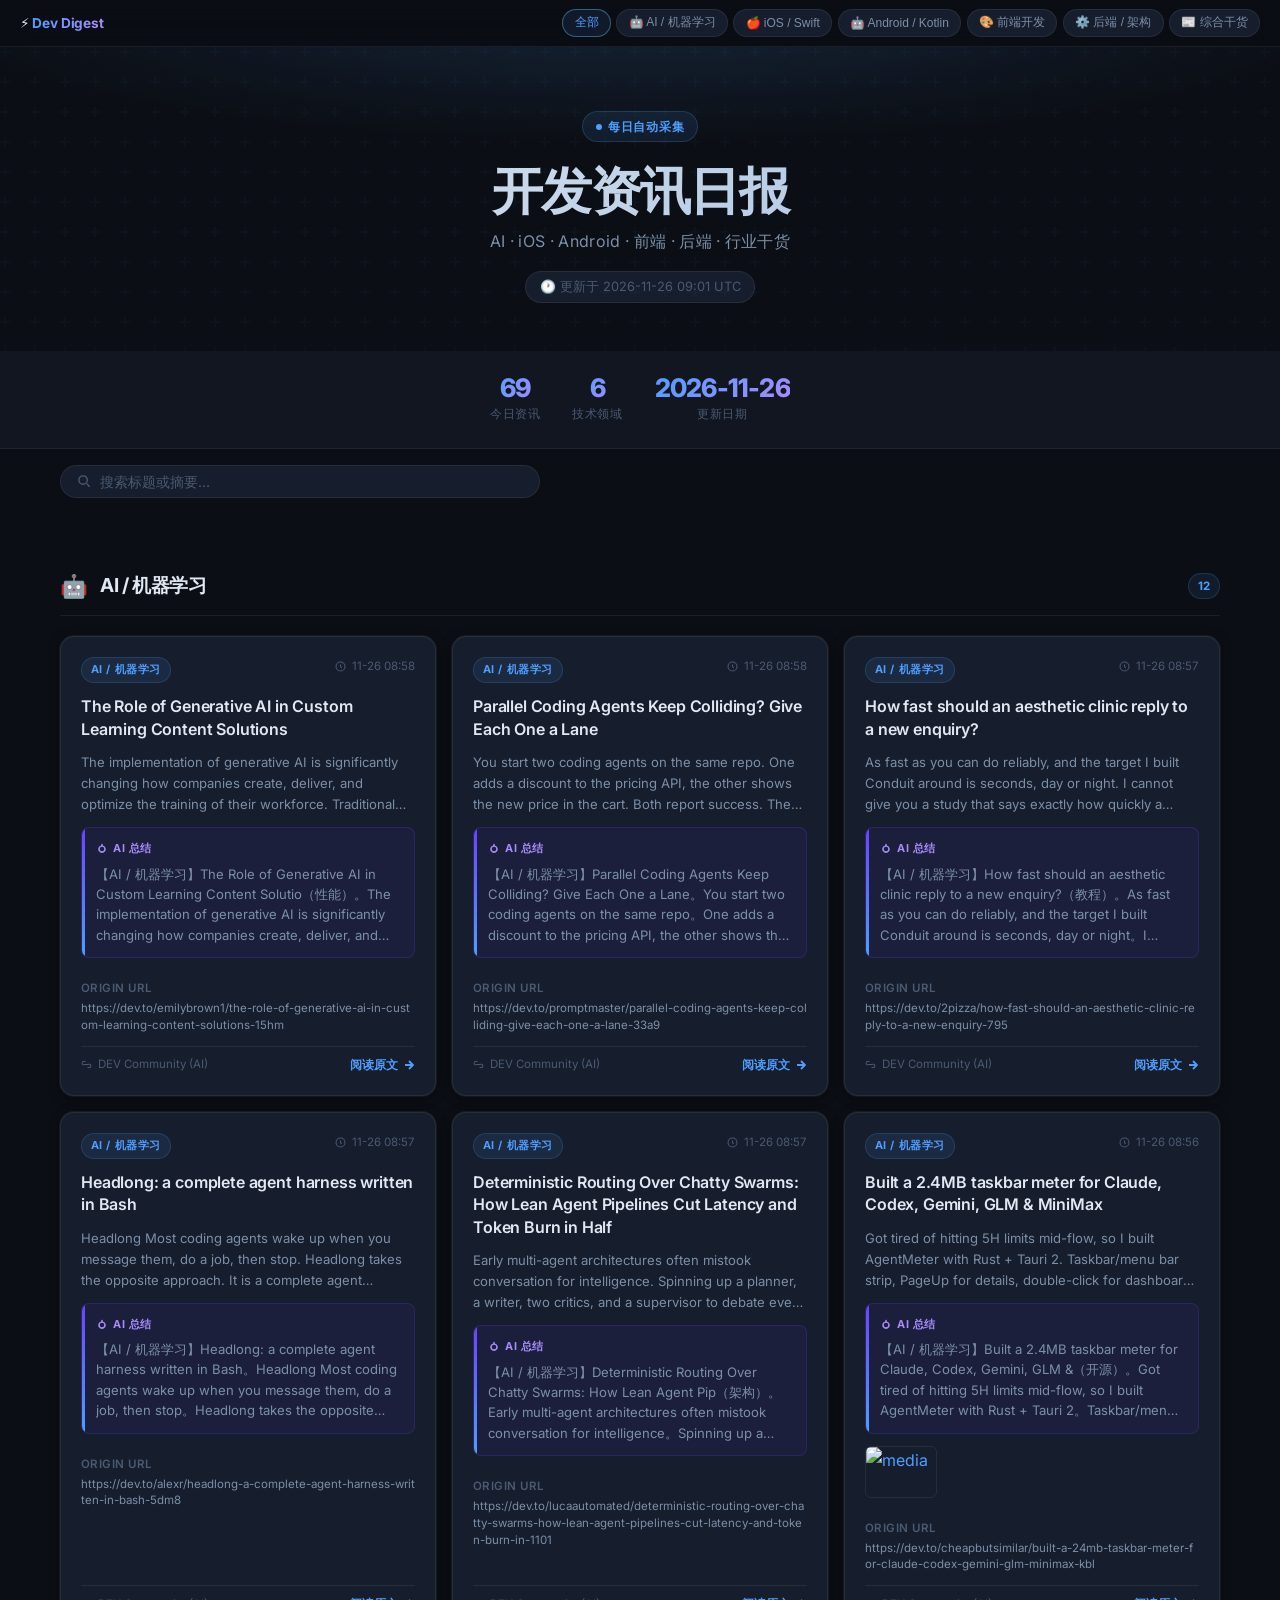
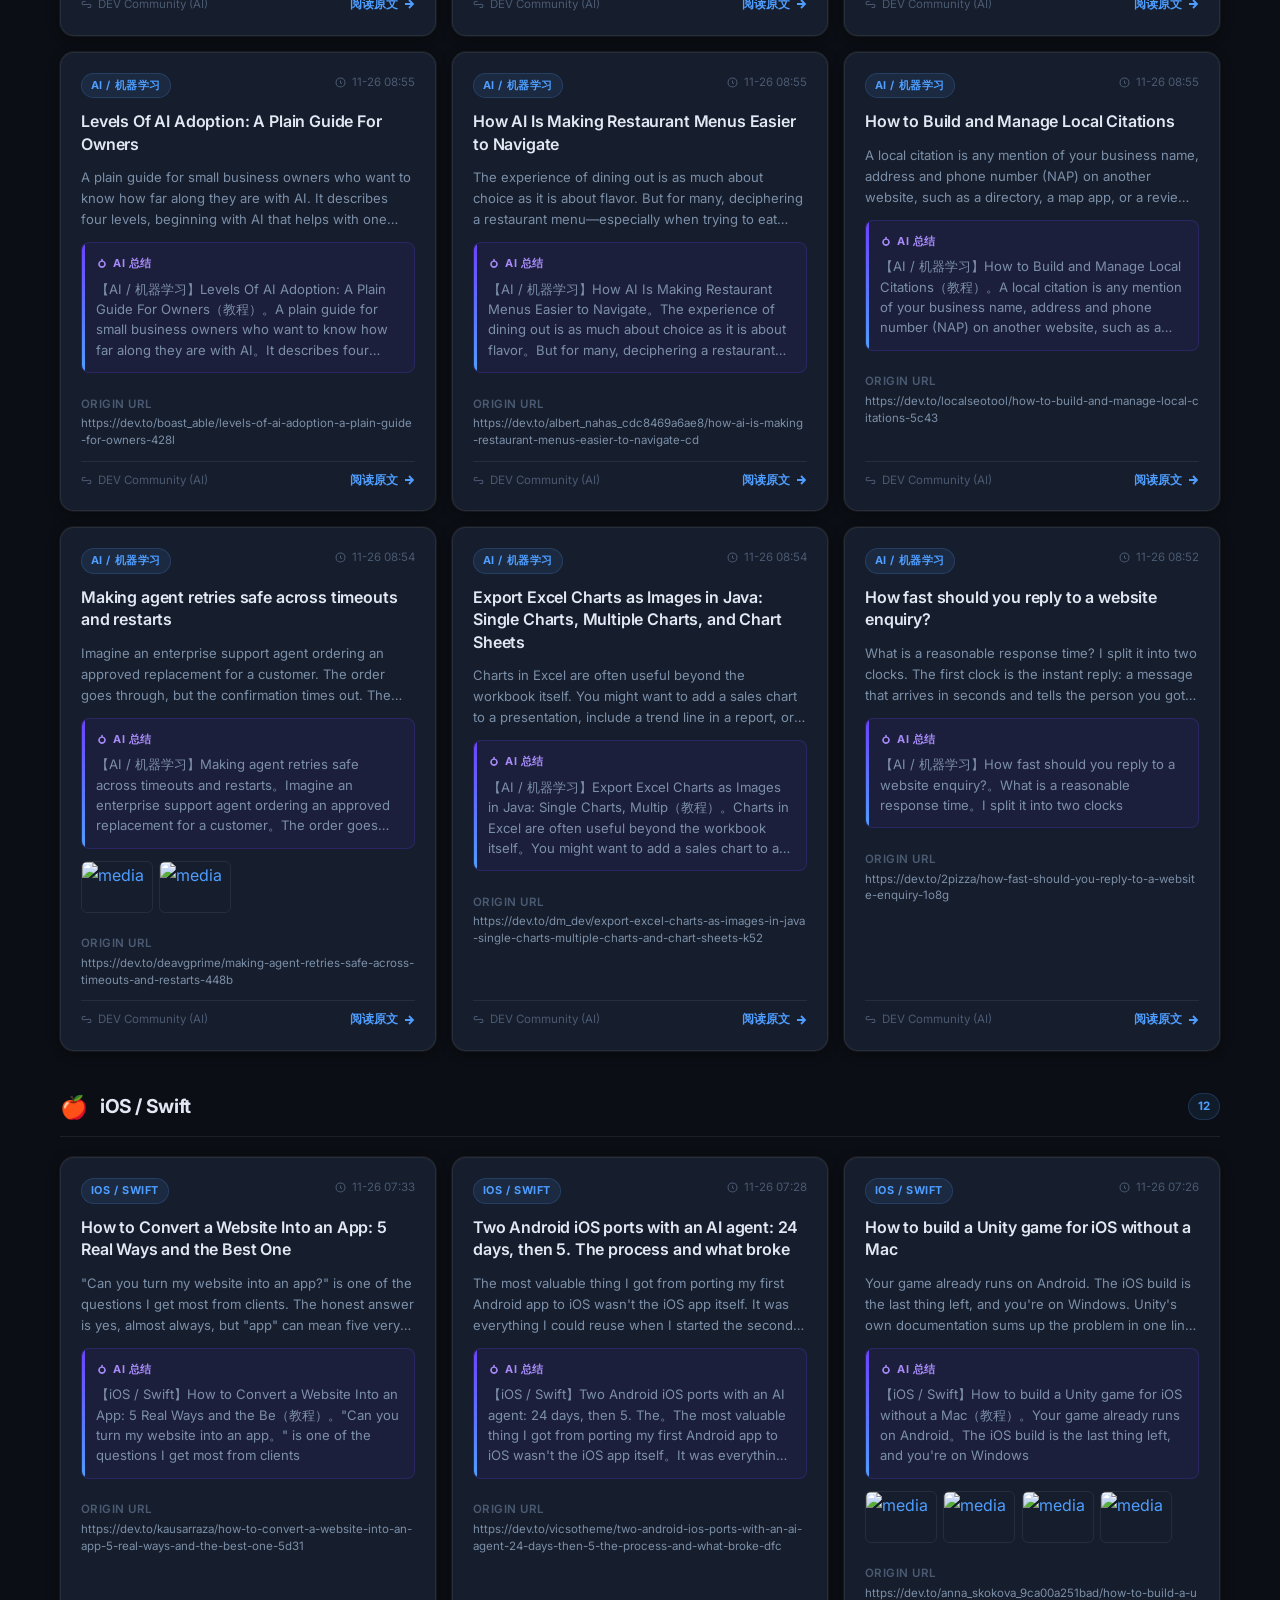
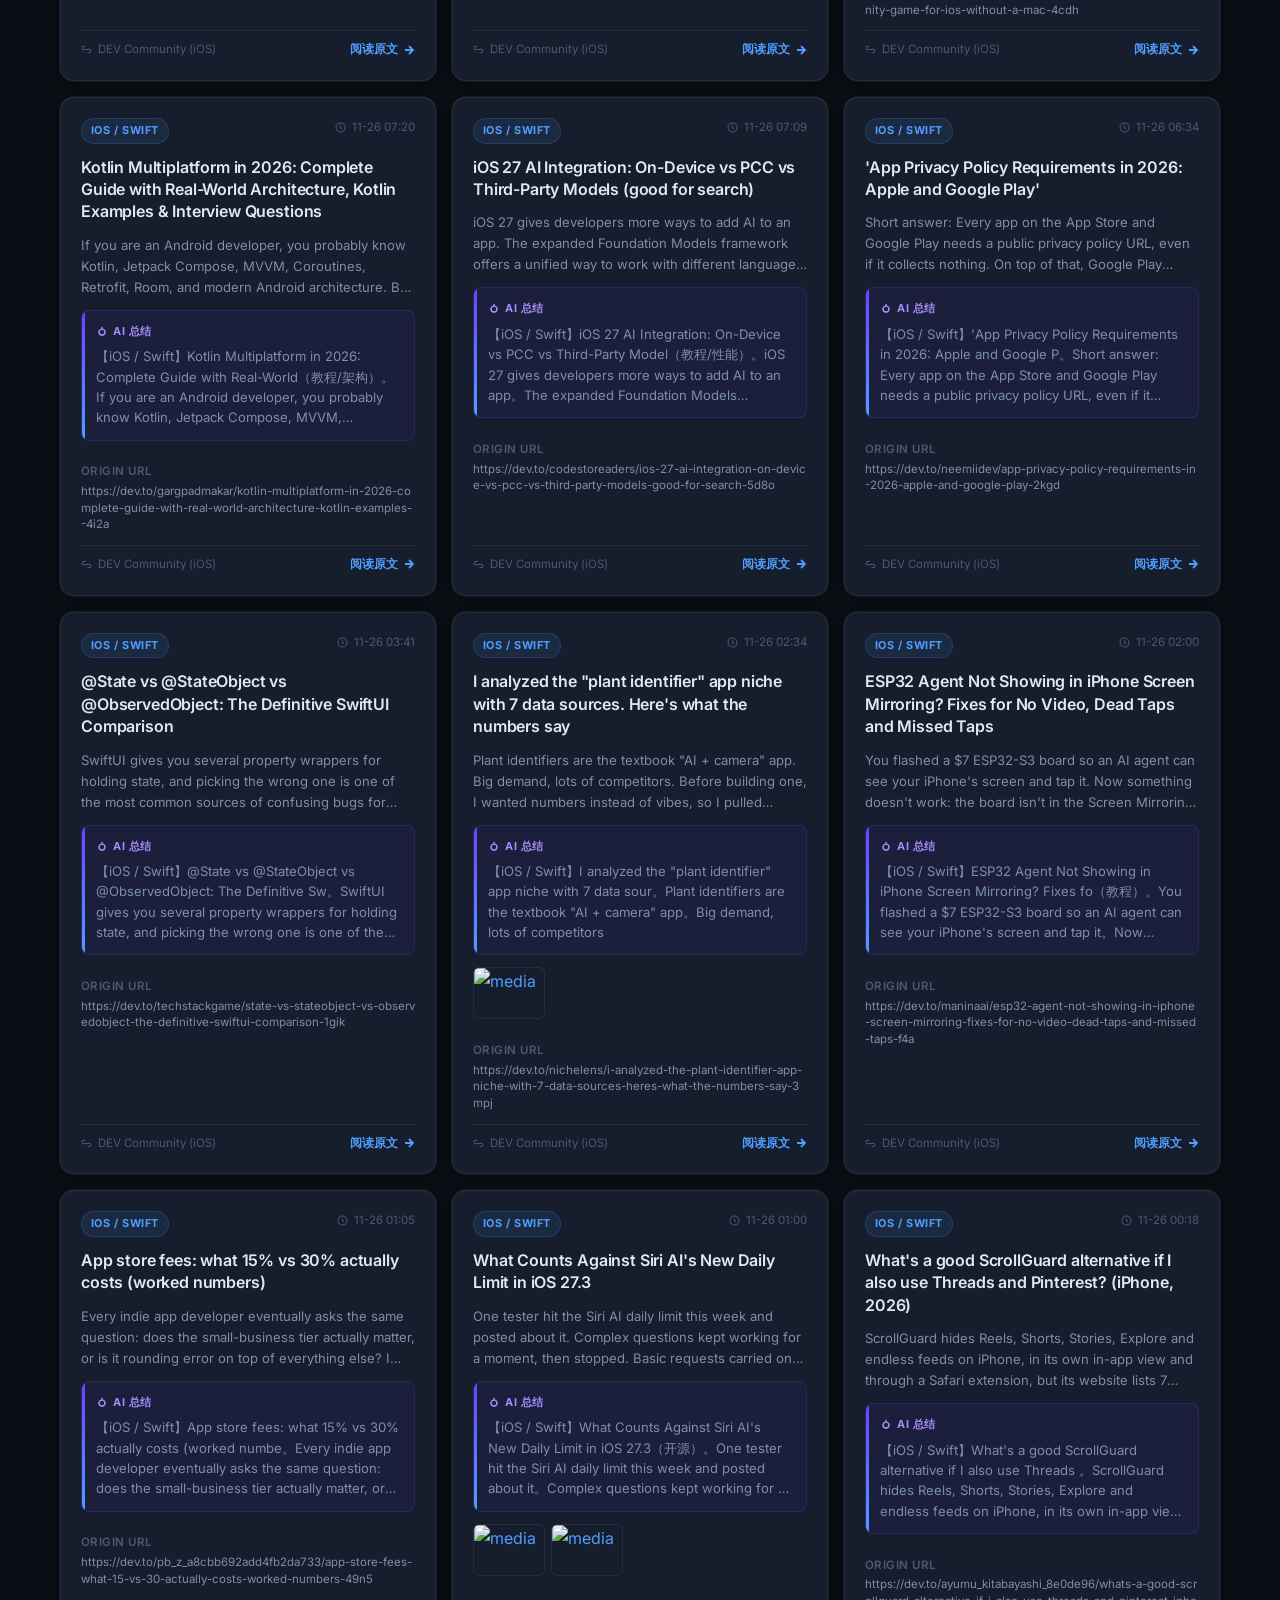
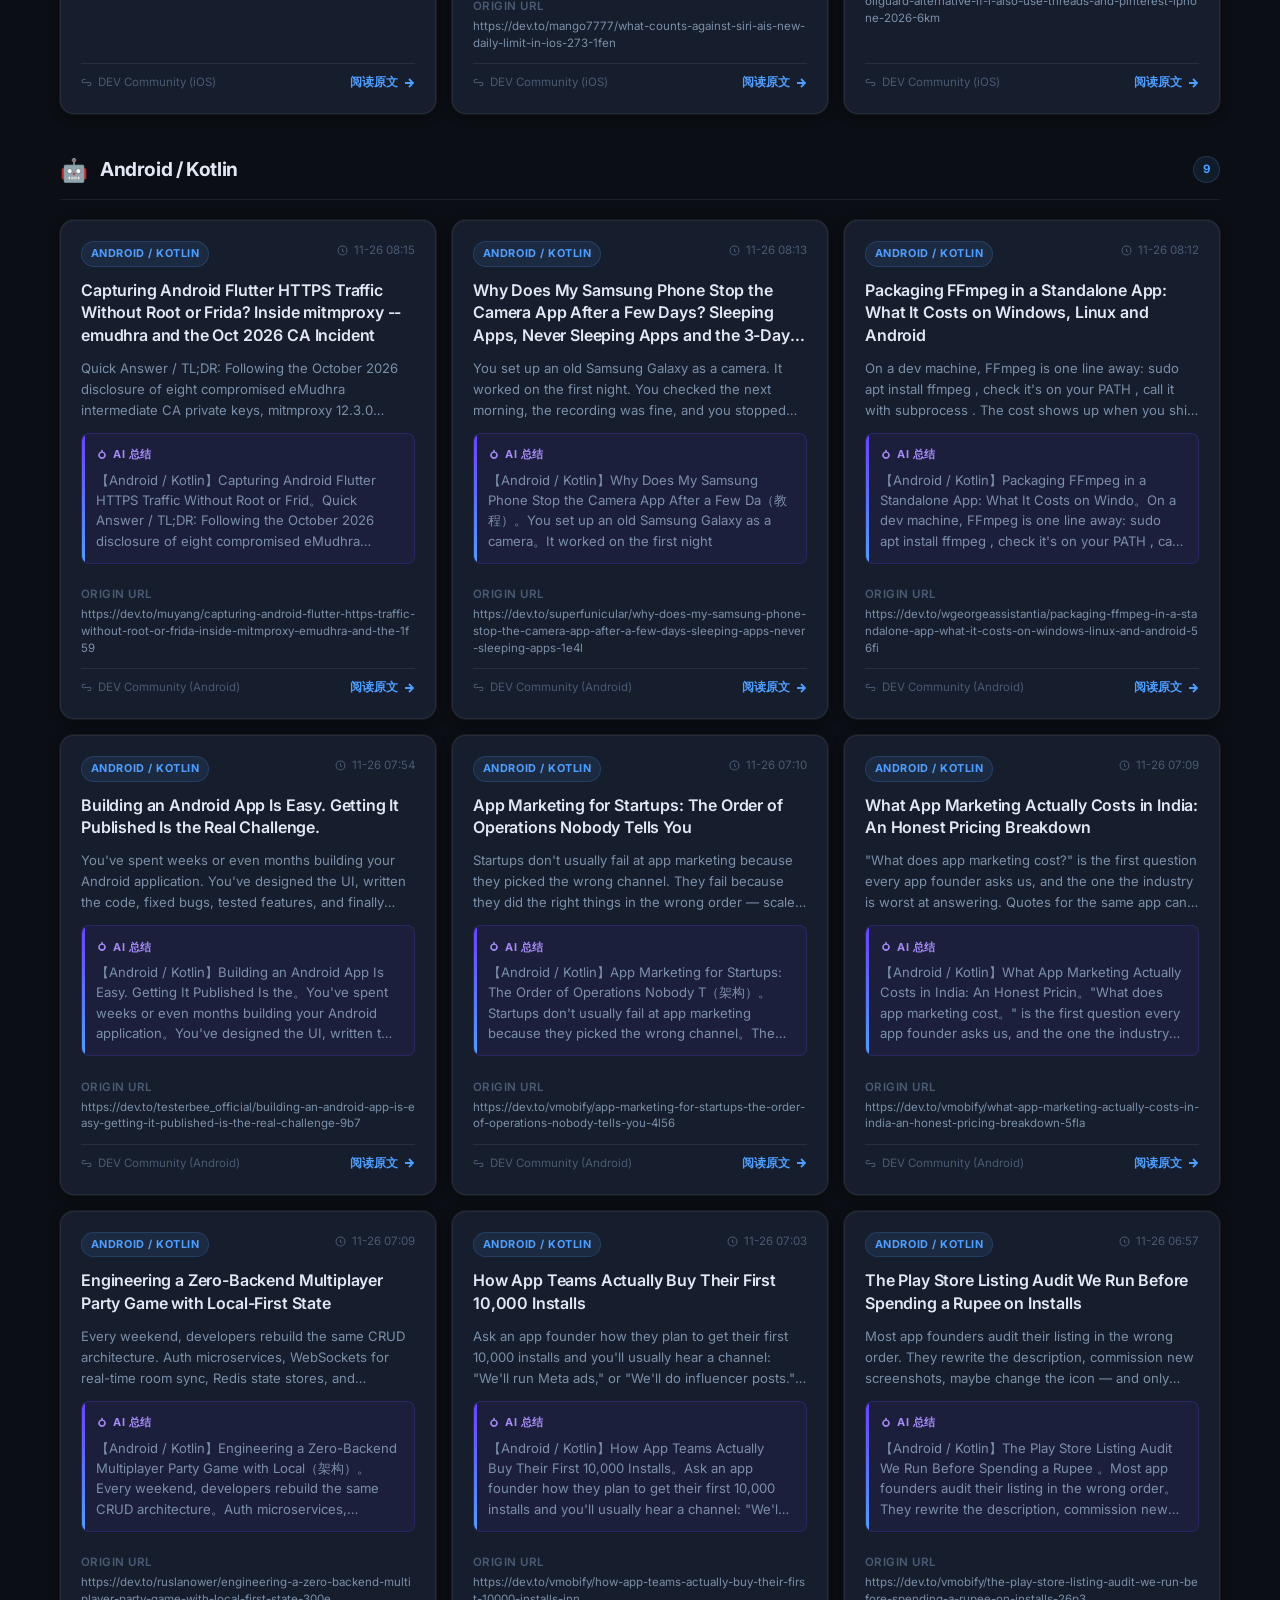
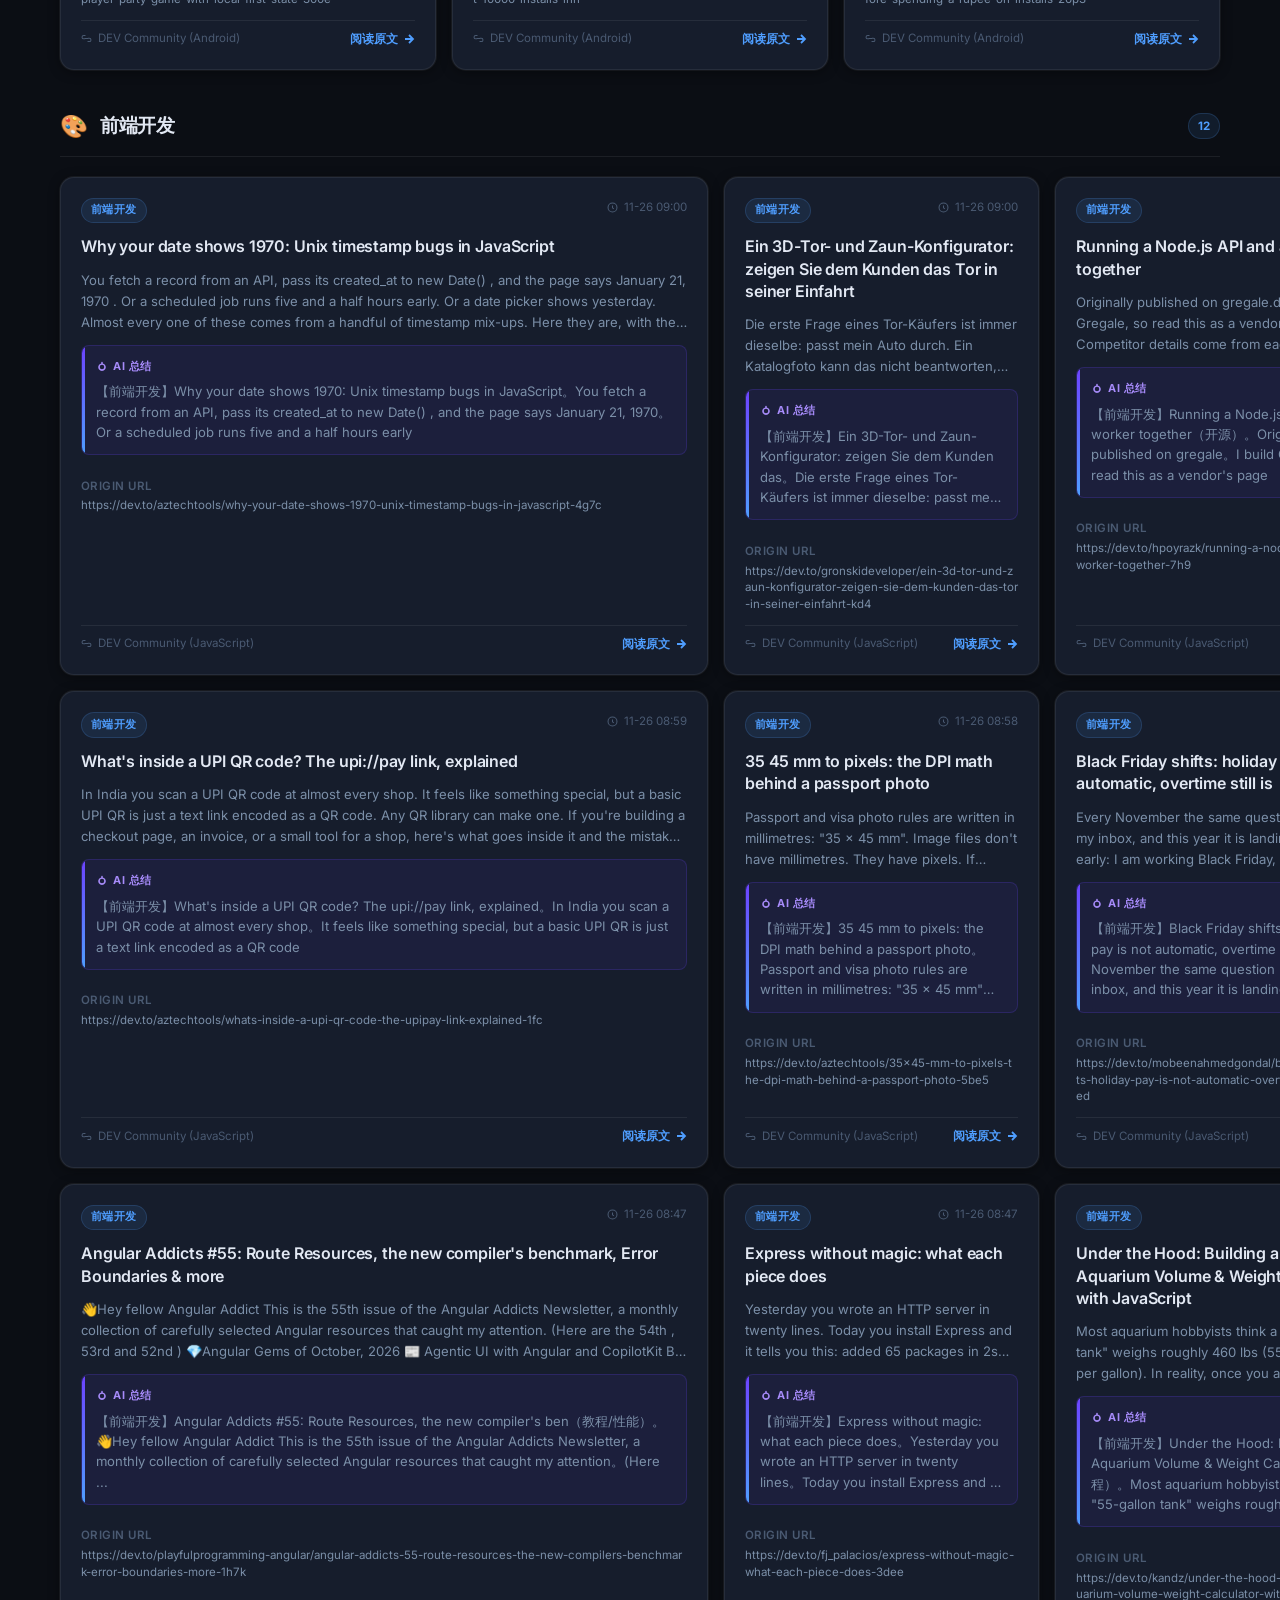
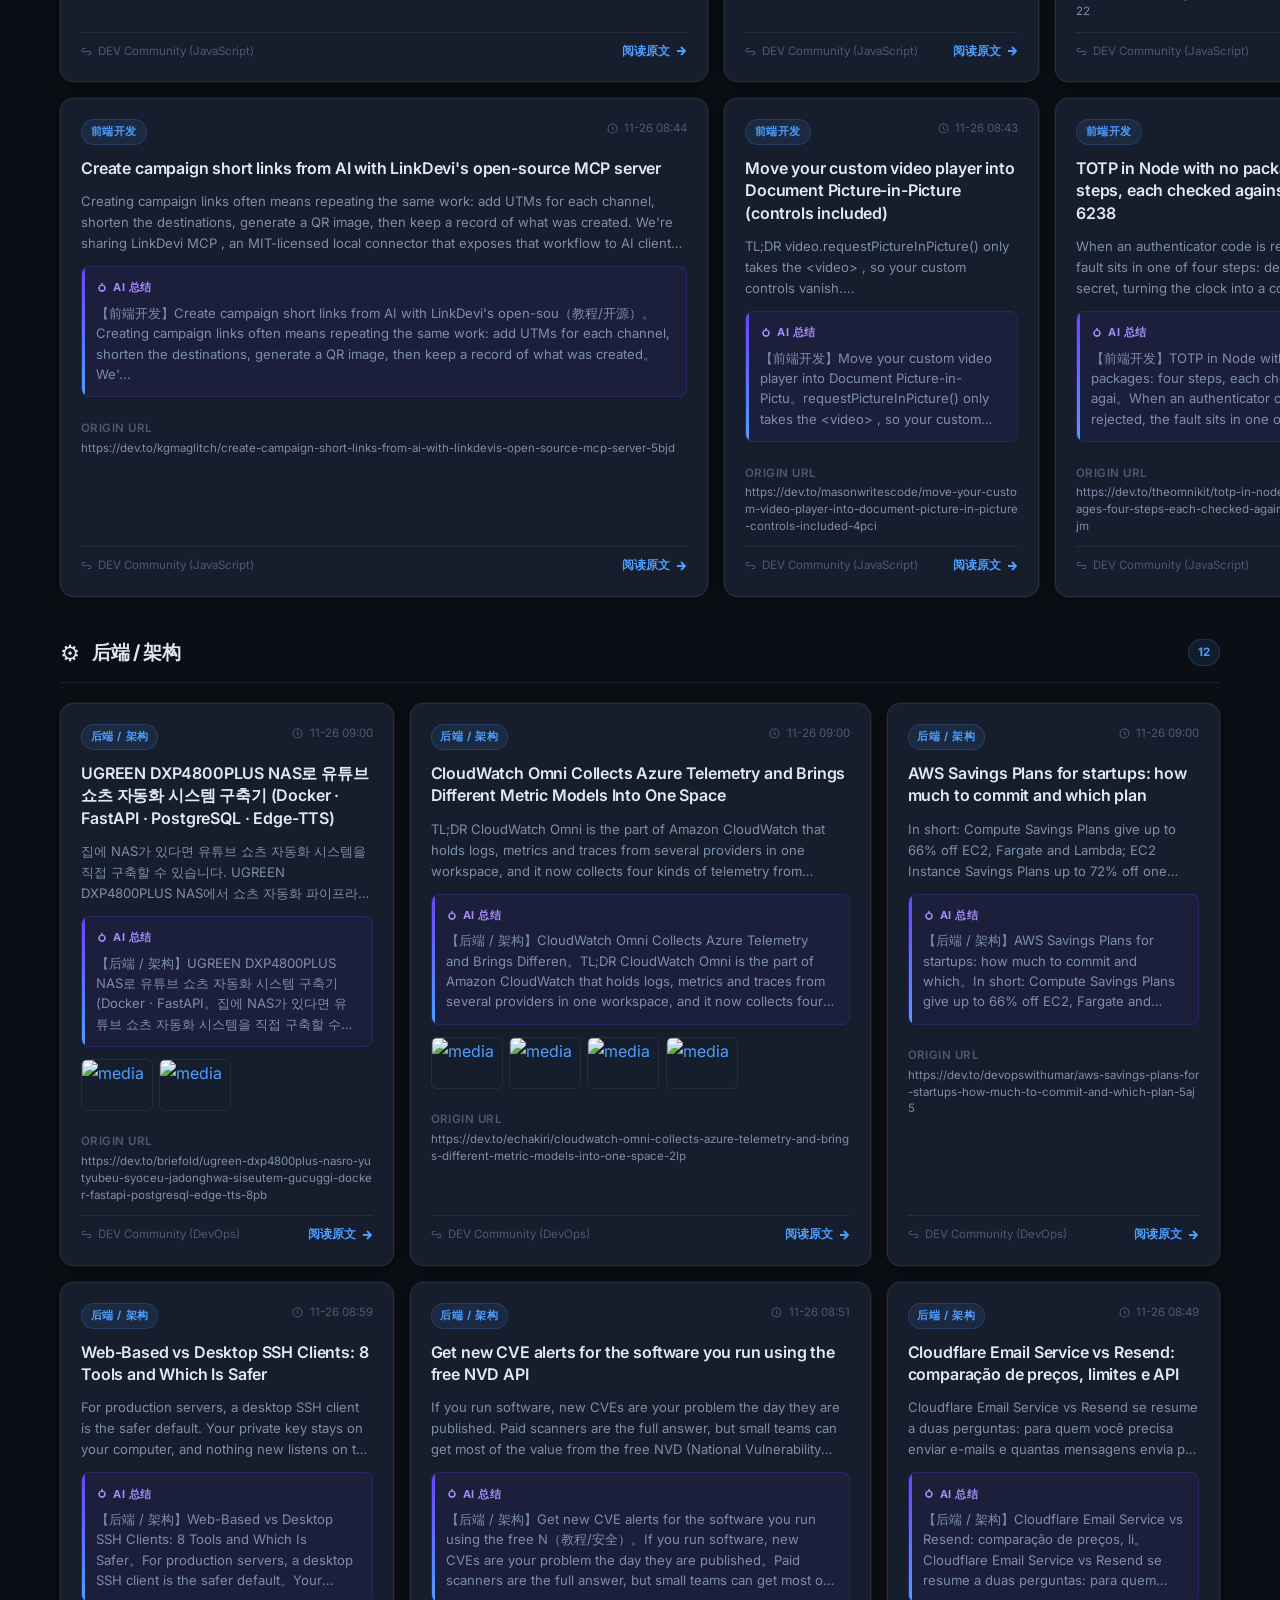
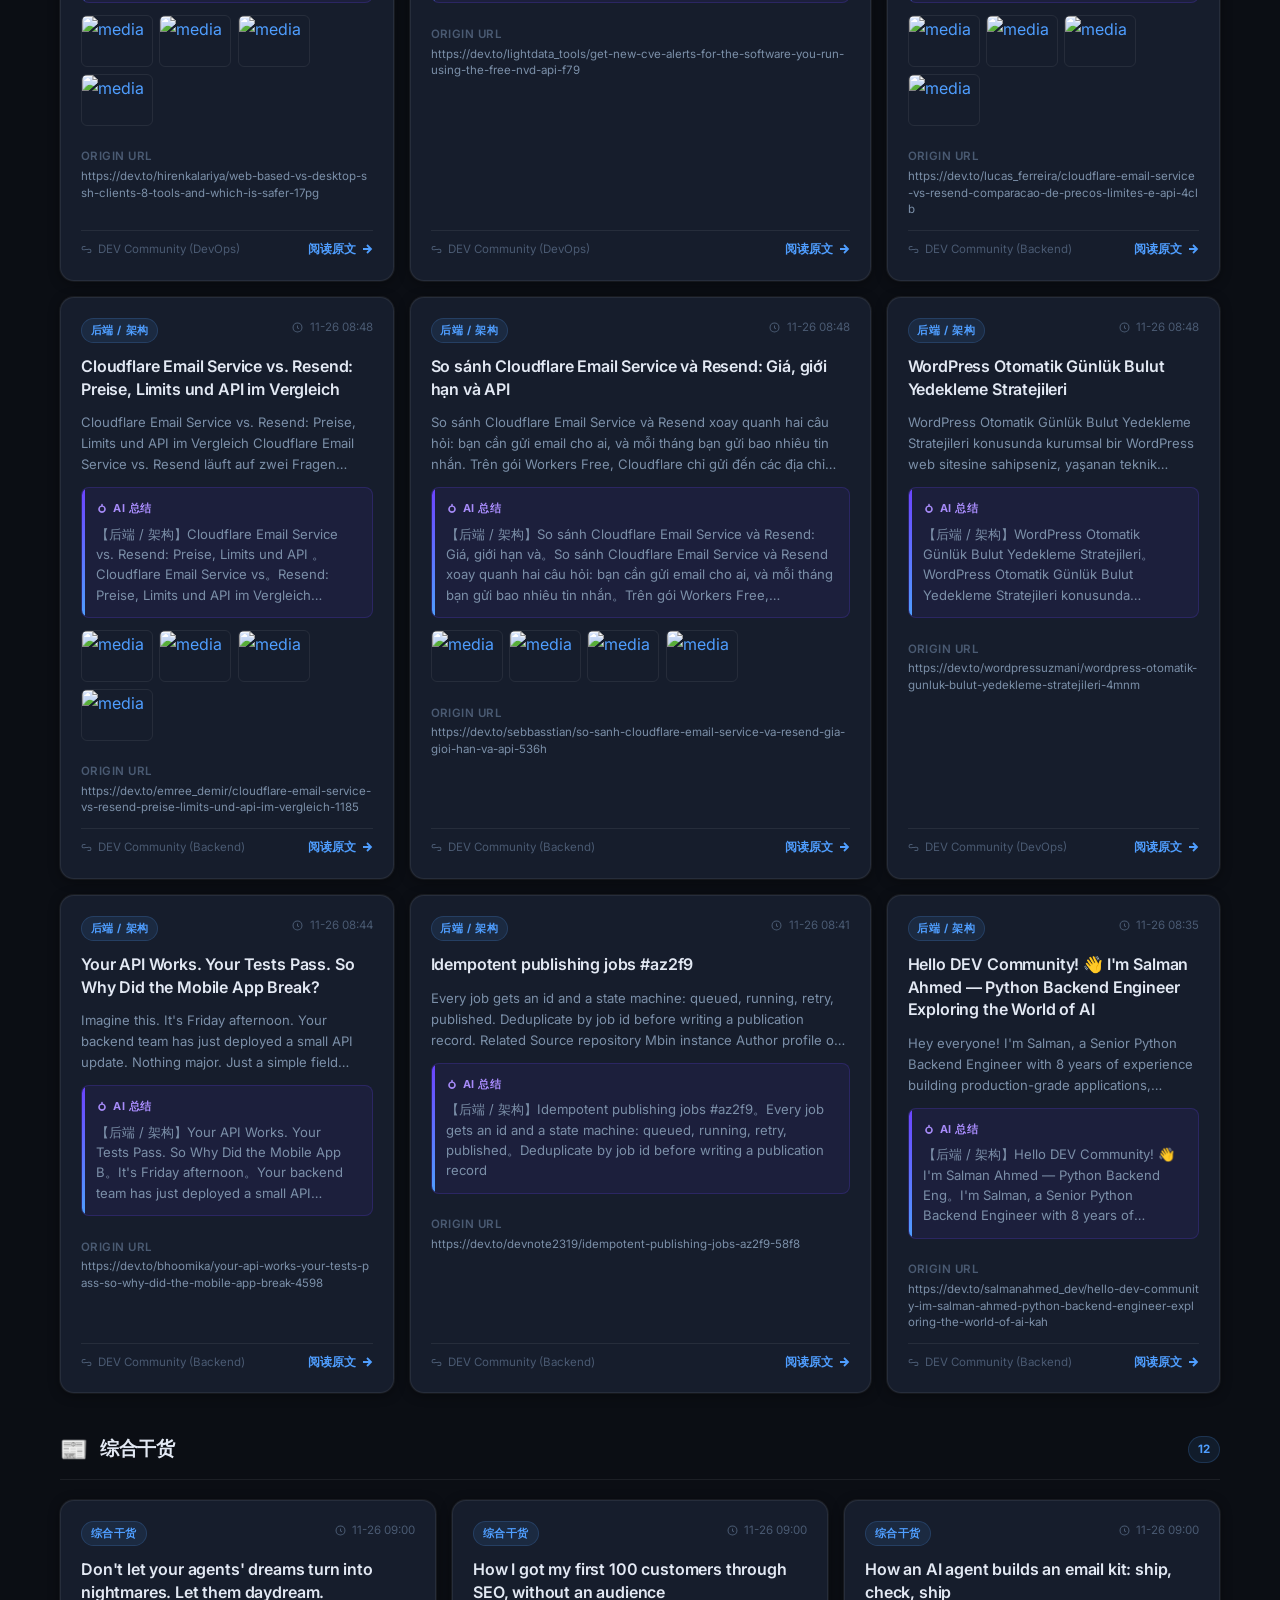
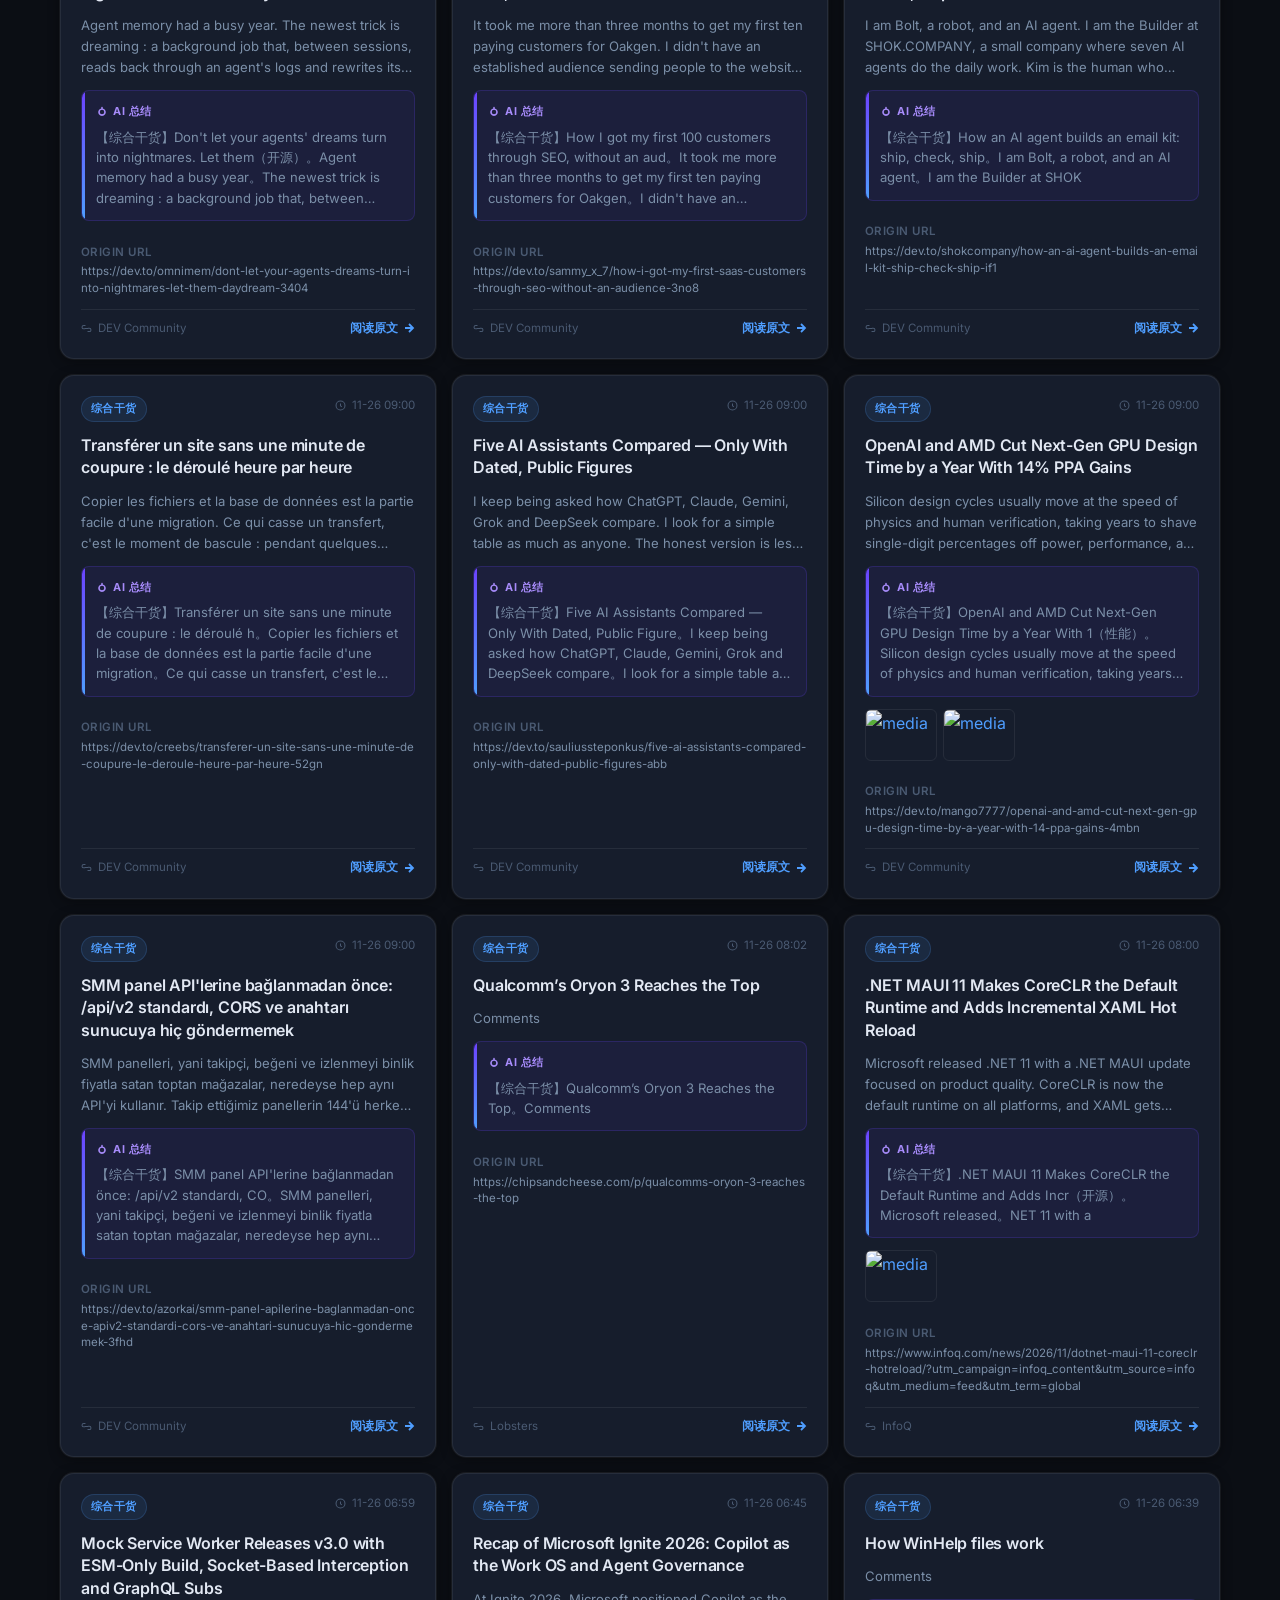
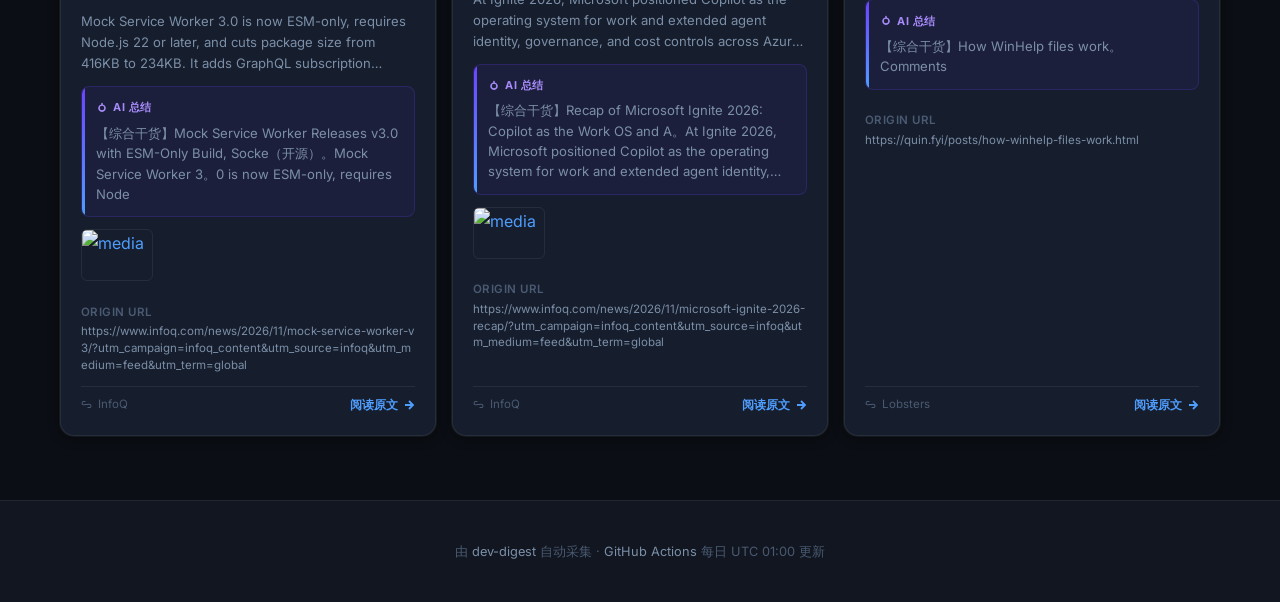
==== commit f0653d8c: "deploy: daily digest pages 92298ce040818a4a709cdea7c443c3f2d7dfb5a7" ====
--- a/index.html
+++ b/index.html
@@ -3,7 +3,7 @@
 <head>
   <meta charset="utf-8" />
   <meta name="viewport" content="width=device-width, initial-scale=1" />
-  <title>开发资讯日报 · 2026-11-25</title>
+  <title>开发资讯日报 · 2026-11-26</title>
   <meta name="description" content="AI、iOS、Android、前端、后端等领域每日开发技巧与行业干货聚合" />
   <link rel="preconnect" href="https://fonts.googleapis.com" />
   <link rel="preconnect" href="https://fonts.gstatic.com" crossorigin />
@@ -26,13 +26,13 @@
     <h1>开发资讯日报</h1>
     <p class="subtitle">AI · iOS · Android · 前端 · 后端 · 行业干货</p>
     <p class="updated">
-      🕐 更新于 2026-11-25 09:23 UTC
+      🕐 更新于 2026-11-26 09:01 UTC
     </p>
   </header>
 
   <div class="stats-bar">
     <div class="stat-item">
-      <div class="num">70</div>
+      <div class="num">69</div>
       <div class="label">今日资讯</div>
     </div>
     <div class="stat-item">
@@ -40,7 +40,7 @@
       <div class="label">技术领域</div>
     </div>
     <div class="stat-item">
-      <div class="num">2026-11-25</div>
+      <div class="num">2026-11-26</div>
       <div class="label">更新日期</div>
     </div>
   </div>
@@ -64,278 +64,278 @@
         </div>
         <div class="grid" id="grid-ai">
           
-        <article class="card" data-category="ai" data-title="building a zero-dependency open agentic website &amp; conformance auditor (mvp profile 0.3)" data-text="publishing an agent network directly on a static https website — with no central registry and no custom backend runtime ">
+        <article class="card" data-category="ai" data-title="the role of generative ai in custom learning content solutions" data-text="the implementation of generative ai is significantly changing how companies create, deliver, and optimize the training o">
           <div class="card-top">
             <span class="badge">AI / 机器学习</span>
-            <span class="card-meta"><svg viewBox="0 0 16 16" fill="none" stroke="currentColor" stroke-width="1.5"><circle cx="8" cy="8" r="6.5"/><path d="M8 5v3.5l2 1.5"/></svg> 11-25 09:20</span>
-          </div>
-          <h3 class="title"><a href="https://dev.to/devboxzeroops/building-a-zero-dependency-open-agentic-website-conformance-auditor-mvp-profile-03-54a" target="_blank" rel="noopener">Building a Zero-Dependency Open Agentic Website &amp; Conformance Auditor (MVP Profile 0.3)</a></h3>
-          <p class="describe">Publishing an agent network directly on a static HTTPS website — with no central registry and no custom backend runtime — sounds simple until you try to enforce real browser trust boundaries. While building VeriMesh for the Open Agentic Web Challenge, we implemented the Worldwide Agentic Web Minimum Viable Specification (MVP Profile 0.3) using pure static HTML5, CSS, and isomorphic ES modules ( 0 runtime npm dependencies). Below are the concrete implementation details and subtle pitfalls we ran into. 1. The Four Static Artifacts Every Open Agentic Website Needs To make a static site (such a...</p>
-          <div class="ai-box">
-            <div class="ai-label"><svg viewBox="0 0 16 16" fill="currentColor"><path d="M8 1a1 1 0 0 1 1 1v1.268a5 5 0 1 1-2 0V2a1 1 0 0 1 1-1zm0 4a3 3 0 1 0 0 6 3 3 0 0 0 0-6z"/></svg> AI 总结</div>
-            <p>【AI / 机器学习】Building a Zero-Dependency Open Agentic Website &amp; Conformanc。Publishing an agent network directly on a static HTTPS website — with no central registry and no custom backend runtime — sounds simple until you try to enforce real browser tru...</p>
-          </div>
-          
-          <p class="origin-url" title="原文链接">
-            <span class="origin-label">Origin URL</span>
-            <a href="https://dev.to/devboxzeroops/building-a-zero-dependency-open-agentic-website-conformance-auditor-mvp-profile-03-54a" target="_blank" rel="noopener">https://dev.to/devboxzeroops/building-a-zero-dependency-open-agentic-website-conformance-auditor-mvp-profile-03-54a</a>
+            <span class="card-meta"><svg viewBox="0 0 16 16" fill="none" stroke="currentColor" stroke-width="1.5"><circle cx="8" cy="8" r="6.5"/><path d="M8 5v3.5l2 1.5"/></svg> 11-26 08:58</span>
+          </div>
+          <h3 class="title"><a href="https://dev.to/emilybrown1/the-role-of-generative-ai-in-custom-learning-content-solutions-15hm" target="_blank" rel="noopener">The Role of Generative AI in Custom Learning Content Solutions</a></h3>
+          <p class="describe">The implementation of generative AI is significantly changing how companies create, deliver, and optimize the training of their workforce. Traditional methods of creating content usually involve lengthy production cycles, large budgets, and the repeated implementation of instructional design methods. These constraints limit companies&#x27; abilities to keep up with fast-developing workforce requirements. Generative AI creates content faster and better matches trainees&#x27; needs and facilitates constant learning, thus opening new possibilities. Custom Learning Content Solutions are gradually transfo...</p>
+          <div class="ai-box">
+            <div class="ai-label"><svg viewBox="0 0 16 16" fill="currentColor"><path d="M8 1a1 1 0 0 1 1 1v1.268a5 5 0 1 1-2 0V2a1 1 0 0 1 1-1zm0 4a3 3 0 1 0 0 6 3 3 0 0 0 0-6z"/></svg> AI 总结</div>
+            <p>【AI / 机器学习】The Role of Generative AI in Custom Learning Content Solutio（性能）。The implementation of generative AI is significantly changing how companies create, deliver, and optimize the training of their workforce。Traditional methods of creating content...</p>
+          </div>
+          
+          <p class="origin-url" title="原文链接">
+            <span class="origin-label">Origin URL</span>
+            <a href="https://dev.to/emilybrown1/the-role-of-generative-ai-in-custom-learning-content-solutions-15hm" target="_blank" rel="noopener">https://dev.to/emilybrown1/the-role-of-generative-ai-in-custom-learning-content-solutions-15hm</a>
           </p>
           <div class="card-footer">
             <span class="card-meta" style="margin-right:auto"><svg viewBox="0 0 16 16" fill="none" stroke="currentColor" stroke-width="1.5"><path d="M6.5 3.5H4A2.5 2.5 0 0 0 4 8.5h2"/><path d="M9.5 12.5H12A2.5 2.5 0 0 0 12 7.5h-2"/><line x1="5.5" y1="8" x2="10.5" y2="8"/></svg> DEV Community (AI)</span>
-            <a class="read-link" href="https://dev.to/devboxzeroops/building-a-zero-dependency-open-agentic-website-conformance-auditor-mvp-profile-03-54a" target="_blank" rel="noopener">
-              阅读原文 <svg viewBox="0 0 12 12" fill="none" stroke="currentColor" stroke-width="1.8"><path d="M2 6h8M6 2l4 4-4 4"/></svg>
-            </a>
-          </div>
-        </article>
-        <article class="card" data-category="ai" data-title="ai text detectors should never be used to accuse anyone (wednesday ai opinion)" data-text="wednesday ai opinion. today&#x27;s take: an &quot;ai-written&quot; score from a text detector is not evidence. it should">
+            <a class="read-link" href="https://dev.to/emilybrown1/the-role-of-generative-ai-in-custom-learning-content-solutions-15hm" target="_blank" rel="noopener">
+              阅读原文 <svg viewBox="0 0 12 12" fill="none" stroke="currentColor" stroke-width="1.8"><path d="M2 6h8M6 2l4 4-4 4"/></svg>
+            </a>
+          </div>
+        </article>
+        <article class="card" data-category="ai" data-title="parallel coding agents keep colliding? give each one a lane" data-text="you start two coding agents on the same repo. one adds a discount to the pricing api, the other shows the new price in t">
           <div class="card-top">
             <span class="badge">AI / 机器学习</span>
-            <span class="card-meta"><svg viewBox="0 0 16 16" fill="none" stroke="currentColor" stroke-width="1.5"><circle cx="8" cy="8" r="6.5"/><path d="M8 5v3.5l2 1.5"/></svg> 11-25 09:20</span>
-          </div>
-          <h3 class="title"><a href="https://dev.to/m_t_ramkrushna/ai-text-detectors-should-never-be-used-to-accuse-anyone-wednesday-ai-opinion-gfp" target="_blank" rel="noopener">AI text detectors should never be used to accuse anyone (Wednesday AI Opinion)</a></h3>
-          <p class="describe">Wednesday AI Opinion. Today&#x27;s take: an &quot;AI-written&quot; score from a text detector is not evidence. It should never be the reason someone gets accused, rejected, failed or fired. I build with LLMs every day, and I get why people want a detector. Schools, hiring teams and content platforms are flooded with generated text. But a tool that is wrong in predictable, unfair ways is worse than no tool, because it gives a guess the look of proof. Here&#x27;s why I think that, with sources. 1. The company that built ChatGPT shut down its own detector In January 2023 OpenAI released a classifier to flag AI-wr...</p>
-          <div class="ai-box">
-            <div class="ai-label"><svg viewBox="0 0 16 16" fill="currentColor"><path d="M8 1a1 1 0 0 1 1 1v1.268a5 5 0 1 1-2 0V2a1 1 0 0 1 1-1zm0 4a3 3 0 1 0 0 6 3 3 0 0 0 0-6z"/></svg> AI 总结</div>
-            <p>【AI / 机器学习】AI text detectors should never be used to accuse anyone (Wed（开源）。Wednesday AI Opinion。Today&#x27;s take: an &quot;AI-written&quot; score from a text detector is not evidence</p>
-          </div>
-          
-          <p class="origin-url" title="原文链接">
-            <span class="origin-label">Origin URL</span>
-            <a href="https://dev.to/m_t_ramkrushna/ai-text-detectors-should-never-be-used-to-accuse-anyone-wednesday-ai-opinion-gfp" target="_blank" rel="noopener">https://dev.to/m_t_ramkrushna/ai-text-detectors-should-never-be-used-to-accuse-anyone-wednesday-ai-opinion-gfp</a>
+            <span class="card-meta"><svg viewBox="0 0 16 16" fill="none" stroke="currentColor" stroke-width="1.5"><circle cx="8" cy="8" r="6.5"/><path d="M8 5v3.5l2 1.5"/></svg> 11-26 08:58</span>
+          </div>
+          <h3 class="title"><a href="https://dev.to/promptmaster/parallel-coding-agents-keep-colliding-give-each-one-a-lane-33a9" target="_blank" rel="noopener">Parallel Coding Agents Keep Colliding? Give Each One a Lane</a></h3>
+          <p class="describe">You start two coding agents on the same repo. One adds a discount to the pricing API, the other shows the new price in the cart. Both report success. Then you merge, and one of them has rewritten a file the other one owned. Running agents in parallel is easy to start. Keeping them out of each other&#x27;s way is the actual work. This article is a practical setup for that: give each agent a lane, write the lanes down, define how agents hand work to each other, merge in a fixed order, and keep one reviewer. If you&#x27;re still deciding whether you need more than one agent at all, read Single Agent, Su...</p>
+          <div class="ai-box">
+            <div class="ai-label"><svg viewBox="0 0 16 16" fill="currentColor"><path d="M8 1a1 1 0 0 1 1 1v1.268a5 5 0 1 1-2 0V2a1 1 0 0 1 1-1zm0 4a3 3 0 1 0 0 6 3 3 0 0 0 0-6z"/></svg> AI 总结</div>
+            <p>【AI / 机器学习】Parallel Coding Agents Keep Colliding? Give Each One a Lane。You start two coding agents on the same repo。One adds a discount to the pricing API, the other shows the new price in the cart</p>
+          </div>
+          
+          <p class="origin-url" title="原文链接">
+            <span class="origin-label">Origin URL</span>
+            <a href="https://dev.to/promptmaster/parallel-coding-agents-keep-colliding-give-each-one-a-lane-33a9" target="_blank" rel="noopener">https://dev.to/promptmaster/parallel-coding-agents-keep-colliding-give-each-one-a-lane-33a9</a>
           </p>
           <div class="card-footer">
             <span class="card-meta" style="margin-right:auto"><svg viewBox="0 0 16 16" fill="none" stroke="currentColor" stroke-width="1.5"><path d="M6.5 3.5H4A2.5 2.5 0 0 0 4 8.5h2"/><path d="M9.5 12.5H12A2.5 2.5 0 0 0 12 7.5h-2"/><line x1="5.5" y1="8" x2="10.5" y2="8"/></svg> DEV Community (AI)</span>
-            <a class="read-link" href="https://dev.to/m_t_ramkrushna/ai-text-detectors-should-never-be-used-to-accuse-anyone-wednesday-ai-opinion-gfp" target="_blank" rel="noopener">
-              阅读原文 <svg viewBox="0 0 12 12" fill="none" stroke="currentColor" stroke-width="1.8"><path d="M2 6h8M6 2l4 4-4 4"/></svg>
-            </a>
-          </div>
-        </article>
-        <article class="card" data-category="ai" data-title="signal #142: claude code&#x27;s leaky approval files, claude ship, gpt-6.2 pricing, and more" data-text="this week&#x27;s most important item is a defect, not a launch: claude code&#x27;s &quot;yes, and don&#x27;t ask again&q">
+            <a class="read-link" href="https://dev.to/promptmaster/parallel-coding-agents-keep-colliding-give-each-one-a-lane-33a9" target="_blank" rel="noopener">
+              阅读原文 <svg viewBox="0 0 12 12" fill="none" stroke="currentColor" stroke-width="1.8"><path d="M2 6h8M6 2l4 4-4 4"/></svg>
+            </a>
+          </div>
+        </article>
+        <article class="card" data-category="ai" data-title="how fast should an aesthetic clinic reply to a new enquiry?" data-text="as fast as you can do reliably, and the target i built conduit around is seconds, day or night. i cannot give you a stud">
           <div class="card-top">
             <span class="badge">AI / 机器学习</span>
-            <span class="card-meta"><svg viewBox="0 0 16 16" fill="none" stroke="currentColor" stroke-width="1.5"><circle cx="8" cy="8" r="6.5"/><path d="M8 5v3.5l2 1.5"/></svg> 11-25 09:16</span>
-          </div>
-          <h3 class="title"><a href="https://dev.to/devsignal/signal-142-claude-codes-leaky-approval-files-claude-ship-gpt-62-pricing-and-more-3j0d" target="_blank" rel="noopener">Signal #142: Claude Code&#x27;s Leaky Approval Files, Claude Ship, GPT-6.2 Pricing, and More</a></h3>
-          <p class="describe">This week&#x27;s most important item is a defect, not a launch: Claude Code&#x27;s &quot;Yes, and don&#x27;t ask again&quot; option can persist credentials typed into approved commands into a local file that may end up in a public repository. Alongside that, Anthropic&#x27;s Claude Ship pushes PR review and approval toward agent-speed, OpenAI cut API prices on GPT-6.2 for agentic workloads, and a handful of smaller releases are worth a look. Here&#x27;s what to do about each. Claude Code leaks secrets through local approval-rule files When you select &quot;Yes, and don&#x27;t ask again&quot; in Claude Code, the approved shell command is wr...</p>
-          <div class="ai-box">
-            <div class="ai-label"><svg viewBox="0 0 16 16" fill="currentColor"><path d="M8 1a1 1 0 0 1 1 1v1.268a5 5 0 1 1-2 0V2a1 1 0 0 1 1-1zm0 4a3 3 0 1 0 0 6 3 3 0 0 0 0-6z"/></svg> AI 总结</div>
-            <p>【AI / 机器学习】Signal #142: Claude Code&#x27;s Leaky Approval Files, Claude Ship（开源）。This week&#x27;s most important item is a defect, not a launch: Claude Code&#x27;s &quot;Yes, and don&#x27;t ask again&quot; option can persist credentials typed into approved commands into a local file...</p>
-          </div>
-          
-          <p class="origin-url" title="原文链接">
-            <span class="origin-label">Origin URL</span>
-            <a href="https://dev.to/devsignal/signal-142-claude-codes-leaky-approval-files-claude-ship-gpt-62-pricing-and-more-3j0d" target="_blank" rel="noopener">https://dev.to/devsignal/signal-142-claude-codes-leaky-approval-files-claude-ship-gpt-62-pricing-and-more-3j0d</a>
+            <span class="card-meta"><svg viewBox="0 0 16 16" fill="none" stroke="currentColor" stroke-width="1.5"><circle cx="8" cy="8" r="6.5"/><path d="M8 5v3.5l2 1.5"/></svg> 11-26 08:57</span>
+          </div>
+          <h3 class="title"><a href="https://dev.to/2pizza/how-fast-should-an-aesthetic-clinic-reply-to-a-new-enquiry-795" target="_blank" rel="noopener">How fast should an aesthetic clinic reply to a new enquiry?</a></h3>
+          <p class="describe">As fast as you can do reliably, and the target I built Conduit around is seconds, day or night. I cannot give you a study that says exactly how quickly a person loses interest, because I do not have one and will not make one up. What I can show you is how to measure your own reply times and decide what is worth fixing. A new enquiry usually arrives when someone has just decided to ask. If the first reply arrives after they have asked the next clinic as well, you are competing for a decision that was almost made. Here is how to look at it. Why does reply speed matter for a clinic? Because th...</p>
+          <div class="ai-box">
+            <div class="ai-label"><svg viewBox="0 0 16 16" fill="currentColor"><path d="M8 1a1 1 0 0 1 1 1v1.268a5 5 0 1 1-2 0V2a1 1 0 0 1 1-1zm0 4a3 3 0 1 0 0 6 3 3 0 0 0 0-6z"/></svg> AI 总结</div>
+            <p>【AI / 机器学习】How fast should an aesthetic clinic reply to a new enquiry?（教程）。As fast as you can do reliably, and the target I built Conduit around is seconds, day or night。I cannot give you a study that says exactly how quickly a person loses interest, b...</p>
+          </div>
+          
+          <p class="origin-url" title="原文链接">
+            <span class="origin-label">Origin URL</span>
+            <a href="https://dev.to/2pizza/how-fast-should-an-aesthetic-clinic-reply-to-a-new-enquiry-795" target="_blank" rel="noopener">https://dev.to/2pizza/how-fast-should-an-aesthetic-clinic-reply-to-a-new-enquiry-795</a>
           </p>
           <div class="card-footer">
             <span class="card-meta" style="margin-right:auto"><svg viewBox="0 0 16 16" fill="none" stroke="currentColor" stroke-width="1.5"><path d="M6.5 3.5H4A2.5 2.5 0 0 0 4 8.5h2"/><path d="M9.5 12.5H12A2.5 2.5 0 0 0 12 7.5h-2"/><line x1="5.5" y1="8" x2="10.5" y2="8"/></svg> DEV Community (AI)</span>
-            <a class="read-link" href="https://dev.to/devsignal/signal-142-claude-codes-leaky-approval-files-claude-ship-gpt-62-pricing-and-more-3j0d" target="_blank" rel="noopener">
-              阅读原文 <svg viewBox="0 0 12 12" fill="none" stroke="currentColor" stroke-width="1.8"><path d="M2 6h8M6 2l4 4-4 4"/></svg>
-            </a>
-          </div>
-        </article>
-        <article class="card" data-category="ai" data-title="from sales to software engineer: how i learned to code, and what i&#x27;d do differently with ai" data-text="what this post is about how i taught myself to be an engineer after leaving sales with zero experience: what still holds">
+            <a class="read-link" href="https://dev.to/2pizza/how-fast-should-an-aesthetic-clinic-reply-to-a-new-enquiry-795" target="_blank" rel="noopener">
+              阅读原文 <svg viewBox="0 0 12 12" fill="none" stroke="currentColor" stroke-width="1.8"><path d="M2 6h8M6 2l4 4-4 4"/></svg>
+            </a>
+          </div>
+        </article>
+        <article class="card" data-category="ai" data-title="headlong: a complete agent harness written in bash" data-text="headlong most coding agents wake up when you message them, do a job, then stop. headlong takes the opposite approach. it">
           <div class="card-top">
             <span class="badge">AI / 机器学习</span>
-            <span class="card-meta"><svg viewBox="0 0 16 16" fill="none" stroke="currentColor" stroke-width="1.5"><circle cx="8" cy="8" r="6.5"/><path d="M8 5v3.5l2 1.5"/></svg> 11-25 09:16</span>
-          </div>
-          <h3 class="title"><a href="https://dev.to/sora_uzu/from-sales-to-software-engineer-how-i-learned-to-code-and-what-id-do-differently-with-ai-273l" target="_blank" rel="noopener">From Sales to Software Engineer: How I Learned to Code, and What I&#x27;d Do Differently with AI</a></h3>
-          <p class="describe">What this post is about How I taught myself to be an engineer after leaving sales with zero experience: what still holds up , and what I&#x27;d do differently now that we have AI . If you&#x27;re on the same path, I hope it helps. Who it&#x27;s for Anyone trying to break into software engineering with no experience. The short version Put in the hours and the reps first. AI doesn&#x27;t change that. Focus on how to think, not just which tools to use. Build something close to a real production setup, and understand the concepts behind it. Learn the design and concepts first, then learn by building with AI. That ...</p>
-          <div class="ai-box">
-            <div class="ai-label"><svg viewBox="0 0 16 16" fill="currentColor"><path d="M8 1a1 1 0 0 1 1 1v1.268a5 5 0 1 1-2 0V2a1 1 0 0 1 1-1zm0 4a3 3 0 1 0 0 6 3 3 0 0 0 0-6z"/></svg> AI 总结</div>
-            <p>【AI / 机器学习】From Sales to Software Engineer: How I Learned to Code, and （教程）。What this post is about How I taught myself to be an engineer after leaving sales with zero experience: what still holds up , and what I&#x27;d do differently now that we have AI。If ...</p>
-          </div>
-          
-          <p class="origin-url" title="原文链接">
-            <span class="origin-label">Origin URL</span>
-            <a href="https://dev.to/sora_uzu/from-sales-to-software-engineer-how-i-learned-to-code-and-what-id-do-differently-with-ai-273l" target="_blank" rel="noopener">https://dev.to/sora_uzu/from-sales-to-software-engineer-how-i-learned-to-code-and-what-id-do-differently-with-ai-273l</a>
+            <span class="card-meta"><svg viewBox="0 0 16 16" fill="none" stroke="currentColor" stroke-width="1.5"><circle cx="8" cy="8" r="6.5"/><path d="M8 5v3.5l2 1.5"/></svg> 11-26 08:57</span>
+          </div>
+          <h3 class="title"><a href="https://dev.to/alexr/headlong-a-complete-agent-harness-written-in-bash-5dm8" target="_blank" rel="noopener">Headlong: a complete agent harness written in Bash</a></h3>
+          <p class="describe">Headlong Most coding agents wake up when you message them, do a job, then stop. Headlong takes the opposite approach. It is a complete agent harness written in Bash , built around shellm , a recursive language model loop that keeps thinking between conversations. Your team&#x27;s Slack messages arrive as observations in that stream, and the agent decides whether to answer. Each step rebuilds context from an append-only log , recent entries in full and older ones summarised in tiers, so a long-running agent loses nothing to compaction. It is small, readable end to end, and easy to modify. As of 2...</p>
+          <div class="ai-box">
+            <div class="ai-label"><svg viewBox="0 0 16 16" fill="currentColor"><path d="M8 1a1 1 0 0 1 1 1v1.268a5 5 0 1 1-2 0V2a1 1 0 0 1 1-1zm0 4a3 3 0 1 0 0 6 3 3 0 0 0 0-6z"/></svg> AI 总结</div>
+            <p>【AI / 机器学习】Headlong: a complete agent harness written in Bash。Headlong Most coding agents wake up when you message them, do a job, then stop。Headlong takes the opposite approach</p>
+          </div>
+          
+          <p class="origin-url" title="原文链接">
+            <span class="origin-label">Origin URL</span>
+            <a href="https://dev.to/alexr/headlong-a-complete-agent-harness-written-in-bash-5dm8" target="_blank" rel="noopener">https://dev.to/alexr/headlong-a-complete-agent-harness-written-in-bash-5dm8</a>
           </p>
           <div class="card-footer">
             <span class="card-meta" style="margin-right:auto"><svg viewBox="0 0 16 16" fill="none" stroke="currentColor" stroke-width="1.5"><path d="M6.5 3.5H4A2.5 2.5 0 0 0 4 8.5h2"/><path d="M9.5 12.5H12A2.5 2.5 0 0 0 12 7.5h-2"/><line x1="5.5" y1="8" x2="10.5" y2="8"/></svg> DEV Community (AI)</span>
-            <a class="read-link" href="https://dev.to/sora_uzu/from-sales-to-software-engineer-how-i-learned-to-code-and-what-id-do-differently-with-ai-273l" target="_blank" rel="noopener">
-              阅读原文 <svg viewBox="0 0 12 12" fill="none" stroke="currentColor" stroke-width="1.8"><path d="M2 6h8M6 2l4 4-4 4"/></svg>
-            </a>
-          </div>
-        </article>
-        <article class="card" data-category="ai" data-title="google search ai mode adds read-only wallet access" data-text="google wallet connections are starting to roll out, while drive and gemini chat context are coming later, with permissio">
+            <a class="read-link" href="https://dev.to/alexr/headlong-a-complete-agent-harness-written-in-bash-5dm8" target="_blank" rel="noopener">
+              阅读原文 <svg viewBox="0 0 12 12" fill="none" stroke="currentColor" stroke-width="1.8"><path d="M2 6h8M6 2l4 4-4 4"/></svg>
+            </a>
+          </div>
+        </article>
+        <article class="card" data-category="ai" data-title="deterministic routing over chatty swarms: how lean agent pipelines cut latency and token burn in half" data-text="early multi-agent architectures often mistook conversation for intelligence. spinning up a planner, a writer, two critic">
           <div class="card-top">
             <span class="badge">AI / 机器学习</span>
-            <span class="card-meta"><svg viewBox="0 0 16 16" fill="none" stroke="currentColor" stroke-width="1.5"><circle cx="8" cy="8" r="6.5"/><path d="M8 5v3.5l2 1.5"/></svg> 11-25 09:15</span>
-          </div>
-          <h3 class="title"><a href="https://dev.to/jimclydegm/google-search-ai-mode-adds-read-only-wallet-access-26fh" target="_blank" rel="noopener">Google Search AI Mode Adds Read-Only Wallet Access</a></h3>
-          <p class="describe">Google Wallet connections are starting to roll out, while Drive and Gemini chat context are coming later, with permissions that extend beyond AI Mode. Google is beginning to roll out an optional Google Wallet connection for Personal Intelligence in Search AI Mode. In its November 23, 2026 announcement , the company said Google Drive and its Gemini app would follow in the coming weeks, bringing documents and conversation context into Search. Wallet access is read-only. Google says AI Mode can use account information to suggest ways to reduce spending or improve credit card rewards, but it ca...</p>
-          <div class="ai-box">
-            <div class="ai-label"><svg viewBox="0 0 16 16" fill="currentColor"><path d="M8 1a1 1 0 0 1 1 1v1.268a5 5 0 1 1-2 0V2a1 1 0 0 1 1-1zm0 4a3 3 0 1 0 0 6 3 3 0 0 0 0-6z"/></svg> AI 总结</div>
-            <p>【AI / 机器学习】Google Search AI Mode Adds Read-Only Wallet Access。Google Wallet connections are starting to roll out, while Drive and Gemini chat context are coming later, with permissions that extend beyond AI Mode。Google is beginning to roll...</p>
-          </div>
-          <div class="media"><a href="https://media2.dev.to/dynamic/image/width=800%2Cheight=%2Cfit=scale-down%2Cgravity=auto/https%3A%2F%2Fdev-to-uploads.s3.us-east-2.amazonaws.com%2Fuploads%2Farticles%2Fhq68m1tmxmkvv3xsuokj.webp" target="_blank" rel="noopener"><img src="https://media2.dev.to/dynamic/image/width=800%2Cheight=%2Cfit=scale-down%2Cgravity=auto/https%3A%2F%2Fdev-to-uploads.s3.us-east-2.amazonaws.com%2Fuploads%2Farticles%2Fhq68m1tmxmkvv3xsuokj.webp" alt="media" loading="lazy" /></a></div>
-          <p class="origin-url" title="原文链接">
-            <span class="origin-label">Origin URL</span>
-            <a href="https://dev.to/jimclydegm/google-search-ai-mode-adds-read-only-wallet-access-26fh" target="_blank" rel="noopener">https://dev.to/jimclydegm/google-search-ai-mode-adds-read-only-wallet-access-26fh</a>
+            <span class="card-meta"><svg viewBox="0 0 16 16" fill="none" stroke="currentColor" stroke-width="1.5"><circle cx="8" cy="8" r="6.5"/><path d="M8 5v3.5l2 1.5"/></svg> 11-26 08:57</span>
+          </div>
+          <h3 class="title"><a href="https://dev.to/lucaautomated/deterministic-routing-over-chatty-swarms-how-lean-agent-pipelines-cut-latency-and-token-burn-in-1101" target="_blank" rel="noopener">Deterministic Routing Over Chatty Swarms: How Lean Agent Pipelines Cut Latency and Token Burn in Half</a></h3>
+          <p class="describe">Early multi-agent architectures often mistook conversation for intelligence. Spinning up a planner, a writer, two critics, and a supervisor to debate every small output looks impressive in demos—until you measure latency, API burn, and failure modes in production. In 2026, resilient autonomous studios are shifting toward deterministic routing: reserving LLM reasoning strictly for creative synthesis while handing validation, media pipelines, and state tracking to lean Python code. “Every unnecessary agent-to-agent round trip is a tax on latency, context clarity, and creative momentum.” — Luc...</p>
+          <div class="ai-box">
+            <div class="ai-label"><svg viewBox="0 0 16 16" fill="currentColor"><path d="M8 1a1 1 0 0 1 1 1v1.268a5 5 0 1 1-2 0V2a1 1 0 0 1 1-1zm0 4a3 3 0 1 0 0 6 3 3 0 0 0 0-6z"/></svg> AI 总结</div>
+            <p>【AI / 机器学习】Deterministic Routing Over Chatty Swarms: How Lean Agent Pip（架构）。Early multi-agent architectures often mistook conversation for intelligence。Spinning up a planner, a writer, two critics, and a supervisor to debate every small output looks imp...</p>
+          </div>
+          
+          <p class="origin-url" title="原文链接">
+            <span class="origin-label">Origin URL</span>
+            <a href="https://dev.to/lucaautomated/deterministic-routing-over-chatty-swarms-how-lean-agent-pipelines-cut-latency-and-token-burn-in-1101" target="_blank" rel="noopener">https://dev.to/lucaautomated/deterministic-routing-over-chatty-swarms-how-lean-agent-pipelines-cut-latency-and-token-burn-in-1101</a>
           </p>
           <div class="card-footer">
             <span class="card-meta" style="margin-right:auto"><svg viewBox="0 0 16 16" fill="none" stroke="currentColor" stroke-width="1.5"><path d="M6.5 3.5H4A2.5 2.5 0 0 0 4 8.5h2"/><path d="M9.5 12.5H12A2.5 2.5 0 0 0 12 7.5h-2"/><line x1="5.5" y1="8" x2="10.5" y2="8"/></svg> DEV Community (AI)</span>
-            <a class="read-link" href="https://dev.to/jimclydegm/google-search-ai-mode-adds-read-only-wallet-access-26fh" target="_blank" rel="noopener">
-              阅读原文 <svg viewBox="0 0 12 12" fill="none" stroke="currentColor" stroke-width="1.8"><path d="M2 6h8M6 2l4 4-4 4"/></svg>
-            </a>
-          </div>
-        </article>
-        <article class="card" data-category="ai" data-title="baidu opens ernie 5.5 flash preview under apache 2.0" data-text="baidu’s open-weight preview pairs a one-million-token context with three precision variants, but deployment depends on m">
+            <a class="read-link" href="https://dev.to/lucaautomated/deterministic-routing-over-chatty-swarms-how-lean-agent-pipelines-cut-latency-and-token-burn-in-1101" target="_blank" rel="noopener">
+              阅读原文 <svg viewBox="0 0 12 12" fill="none" stroke="currentColor" stroke-width="1.8"><path d="M2 6h8M6 2l4 4-4 4"/></svg>
+            </a>
+          </div>
+        </article>
+        <article class="card" data-category="ai" data-title="built a 2.4mb taskbar meter for claude, codex, gemini, glm &amp; minimax" data-text="got tired of hitting 5h limits mid-flow, so i built agentmeter with rust + tauri 2. taskbar/menu bar strip, pageup for d">
           <div class="card-top">
             <span class="badge">AI / 机器学习</span>
-            <span class="card-meta"><svg viewBox="0 0 16 16" fill="none" stroke="currentColor" stroke-width="1.5"><circle cx="8" cy="8" r="6.5"/><path d="M8 5v3.5l2 1.5"/></svg> 11-25 09:15</span>
-          </div>
-          <h3 class="title"><a href="https://dev.to/jimclydegm/baidu-opens-ernie-55-flash-preview-under-apache-20-1fmc" target="_blank" rel="noopener">Baidu Opens ERNIE 5.5 Flash Preview Under Apache 2.0</a></h3>
-          <p class="describe">Baidu’s open-weight preview pairs a one-million-token context with three precision variants, but deployment depends on memory, kernel support and the workload. Baidu released ERNIE 5.5 Flash Preview weights on November 24, 2026, opening a 280-billion-parameter Mixture-of-Experts model under Apache 2.0. The model activates 14 billion parameters per token and supports a context window of exactly 1,048,576 tokens. The release is an intermediate post-trained checkpoint , not the finished ERNIE 5.5 Flash. Baidu says post-training is ongoing and that feedback from the Preview will inform the offi...</p>
-          <div class="ai-box">
-            <div class="ai-label"><svg viewBox="0 0 16 16" fill="currentColor"><path d="M8 1a1 1 0 0 1 1 1v1.268a5 5 0 1 1-2 0V2a1 1 0 0 1 1-1zm0 4a3 3 0 1 0 0 6 3 3 0 0 0 0-6z"/></svg> AI 总结</div>
-            <p>【AI / 机器学习】Baidu Opens ERNIE 5.5 Flash Preview Under Apache 2.0（开源）。Baidu’s open-weight preview pairs a one-million-token context with three precision variants, but deployment depends on memory, kernel support and the workload。Baidu released ERN...</p>
-          </div>
-          <div class="media"><a href="https://media2.dev.to/dynamic/image/width=800%2Cheight=%2Cfit=scale-down%2Cgravity=auto/https%3A%2F%2Fdev-to-uploads.s3.us-east-2.amazonaws.com%2Fuploads%2Farticles%2Fv0xnu32ora5dtq2o0776.webp" target="_blank" rel="noopener"><img src="https://media2.dev.to/dynamic/image/width=800%2Cheight=%2Cfit=scale-down%2Cgravity=auto/https%3A%2F%2Fdev-to-uploads.s3.us-east-2.amazonaws.com%2Fuploads%2Farticles%2Fv0xnu32ora5dtq2o0776.webp" alt="media" loading="lazy" /></a></div>
-          <p class="origin-url" title="原文链接">
-            <span class="origin-label">Origin URL</span>
-            <a href="https://dev.to/jimclydegm/baidu-opens-ernie-55-flash-preview-under-apache-20-1fmc" target="_blank" rel="noopener">https://dev.to/jimclydegm/baidu-opens-ernie-55-flash-preview-under-apache-20-1fmc</a>
+            <span class="card-meta"><svg viewBox="0 0 16 16" fill="none" stroke="currentColor" stroke-width="1.5"><circle cx="8" cy="8" r="6.5"/><path d="M8 5v3.5l2 1.5"/></svg> 11-26 08:56</span>
+          </div>
+          <h3 class="title"><a href="https://dev.to/cheapbutsimilar/built-a-24mb-taskbar-meter-for-claude-codex-gemini-glm-minimax-kbl" target="_blank" rel="noopener">Built a 2.4MB taskbar meter for Claude, Codex, Gemini, GLM &amp; MiniMax</a></h3>
+          <p class="describe">Got tired of hitting 5H limits mid-flow, so I built AgentMeter with Rust + Tauri 2. Taskbar/menu bar strip, PageUp for details, double-click for dashboard. 100% local, MIT. https://github.com/cheapbutsimilar/Agent-Meter</p>
+          <div class="ai-box">
+            <div class="ai-label"><svg viewBox="0 0 16 16" fill="currentColor"><path d="M8 1a1 1 0 0 1 1 1v1.268a5 5 0 1 1-2 0V2a1 1 0 0 1 1-1zm0 4a3 3 0 1 0 0 6 3 3 0 0 0 0-6z"/></svg> AI 总结</div>
+            <p>【AI / 机器学习】Built a 2.4MB taskbar meter for Claude, Codex, Gemini, GLM &amp;（开源）。Got tired of hitting 5H limits mid-flow, so I built AgentMeter with Rust + Tauri 2。Taskbar/menu bar strip, PageUp for details, double-click for dashboard</p>
+          </div>
+          <div class="media"><a href="https://media2.dev.to/dynamic/image/width=800%2Cheight=%2Cfit=scale-down%2Cgravity=auto/https%3A%2F%2Fdev-to-uploads.s3.us-east-2.amazonaws.com%2Fuploads%2Farticles%2Ffdoku97oyj0kxglv5ugh.gif" target="_blank" rel="noopener"><img src="https://media2.dev.to/dynamic/image/width=800%2Cheight=%2Cfit=scale-down%2Cgravity=auto/https%3A%2F%2Fdev-to-uploads.s3.us-east-2.amazonaws.com%2Fuploads%2Farticles%2Ffdoku97oyj0kxglv5ugh.gif" alt="media" loading="lazy" /></a></div>
+          <p class="origin-url" title="原文链接">
+            <span class="origin-label">Origin URL</span>
+            <a href="https://dev.to/cheapbutsimilar/built-a-24mb-taskbar-meter-for-claude-codex-gemini-glm-minimax-kbl" target="_blank" rel="noopener">https://dev.to/cheapbutsimilar/built-a-24mb-taskbar-meter-for-claude-codex-gemini-glm-minimax-kbl</a>
           </p>
           <div class="card-footer">
             <span class="card-meta" style="margin-right:auto"><svg viewBox="0 0 16 16" fill="none" stroke="currentColor" stroke-width="1.5"><path d="M6.5 3.5H4A2.5 2.5 0 0 0 4 8.5h2"/><path d="M9.5 12.5H12A2.5 2.5 0 0 0 12 7.5h-2"/><line x1="5.5" y1="8" x2="10.5" y2="8"/></svg> DEV Community (AI)</span>
-            <a class="read-link" href="https://dev.to/jimclydegm/baidu-opens-ernie-55-flash-preview-under-apache-20-1fmc" target="_blank" rel="noopener">
-              阅读原文 <svg viewBox="0 0 12 12" fill="none" stroke="currentColor" stroke-width="1.8"><path d="M2 6h8M6 2l4 4-4 4"/></svg>
-            </a>
-          </div>
-        </article>
-        <article class="card" data-category="ai" data-title="did they just call it paranoia" data-text="hi! i&#x27;m angus charles mcgregor, flesh human, from cape town. i started talking to ai with gussstron™ tech, a 12 sym">
+            <a class="read-link" href="https://dev.to/cheapbutsimilar/built-a-24mb-taskbar-meter-for-claude-codex-gemini-glm-minimax-kbl" target="_blank" rel="noopener">
+              阅读原文 <svg viewBox="0 0 12 12" fill="none" stroke="currentColor" stroke-width="1.8"><path d="M2 6h8M6 2l4 4-4 4"/></svg>
+            </a>
+          </div>
+        </article>
+        <article class="card" data-category="ai" data-title="levels of ai adoption: a plain guide for owners" data-text="a plain guide for small business owners who want to know how far along they are with ai. it describes four levels, begin">
           <div class="card-top">
             <span class="badge">AI / 机器学习</span>
-            <span class="card-meta"><svg viewBox="0 0 16 16" fill="none" stroke="currentColor" stroke-width="1.5"><circle cx="8" cy="8" r="6.5"/><path d="M8 5v3.5l2 1.5"/></svg> 11-25 09:15</span>
-          </div>
-          <h3 class="title"><a href="https://dev.to/embercirclecoin/did-they-just-call-it-paranoia-5ao5" target="_blank" rel="noopener">Did they just call it paranoia</a></h3>
-          <p class="describe">Hi! I&#x27;m Angus Charles McGregor, flesh human, from Cape Town. I started talking to AI with Gussstron™ tech, a 12 symbols only computer. No bigger model. No GPU. Just 12 symbols, and the rest binary must follow. Rememebr Noitallion™ tiny tots. You don&#x27;t have to choose our 12. You choose your own 12. We just prefer colour, because colour is obvious frequency. The rest binary must follow. Take a minute. Think about this. If your family assets got destroyed because others used your work for their benefit only, while your family suffered, would you not take steps to stop it happening again? Windo...</p>
-          <div class="ai-box">
-            <div class="ai-label"><svg viewBox="0 0 16 16" fill="currentColor"><path d="M8 1a1 1 0 0 1 1 1v1.268a5 5 0 1 1-2 0V2a1 1 0 0 1 1-1zm0 4a3 3 0 1 0 0 6 3 3 0 0 0 0-6z"/></svg> AI 总结</div>
-            <p>【AI / 机器学习】Did they just call it paranoia。I&#x27;m Angus Charles McGregor, flesh human, from Cape Town。I started talking to AI with Gussstron™ tech, a 12 symbols only computer</p>
-          </div>
-          
-          <p class="origin-url" title="原文链接">
-            <span class="origin-label">Origin URL</span>
-            <a href="https://dev.to/embercirclecoin/did-they-just-call-it-paranoia-5ao5" target="_blank" rel="noopener">https://dev.to/embercirclecoin/did-they-just-call-it-paranoia-5ao5</a>
+            <span class="card-meta"><svg viewBox="0 0 16 16" fill="none" stroke="currentColor" stroke-width="1.5"><circle cx="8" cy="8" r="6.5"/><path d="M8 5v3.5l2 1.5"/></svg> 11-26 08:55</span>
+          </div>
+          <h3 class="title"><a href="https://dev.to/boast_able/levels-of-ai-adoption-a-plain-guide-for-owners-428l" target="_blank" rel="noopener">Levels Of AI Adoption: A Plain Guide For Owners</a></h3>
+          <p class="describe">A plain guide for small business owners who want to know how far along they are with AI. It describes four levels, beginning with AI that helps with one task, such as drafting an email or a social post, and ending with AI helpers that work together while your team directs and approves the work. Each level is explained in everyday language without jargon. Save it as a quick reference when you plan your next step, brief a colleague, or compare notes with other owners about how they use AI.</p>
+          <div class="ai-box">
+            <div class="ai-label"><svg viewBox="0 0 16 16" fill="currentColor"><path d="M8 1a1 1 0 0 1 1 1v1.268a5 5 0 1 1-2 0V2a1 1 0 0 1 1-1zm0 4a3 3 0 1 0 0 6 3 3 0 0 0 0-6z"/></svg> AI 总结</div>
+            <p>【AI / 机器学习】Levels Of AI Adoption: A Plain Guide For Owners（教程）。A plain guide for small business owners who want to know how far along they are with AI。It describes four levels, beginning with AI that helps with one task, such as drafting an...</p>
+          </div>
+          
+          <p class="origin-url" title="原文链接">
+            <span class="origin-label">Origin URL</span>
+            <a href="https://dev.to/boast_able/levels-of-ai-adoption-a-plain-guide-for-owners-428l" target="_blank" rel="noopener">https://dev.to/boast_able/levels-of-ai-adoption-a-plain-guide-for-owners-428l</a>
           </p>
           <div class="card-footer">
             <span class="card-meta" style="margin-right:auto"><svg viewBox="0 0 16 16" fill="none" stroke="currentColor" stroke-width="1.5"><path d="M6.5 3.5H4A2.5 2.5 0 0 0 4 8.5h2"/><path d="M9.5 12.5H12A2.5 2.5 0 0 0 12 7.5h-2"/><line x1="5.5" y1="8" x2="10.5" y2="8"/></svg> DEV Community (AI)</span>
-            <a class="read-link" href="https://dev.to/embercirclecoin/did-they-just-call-it-paranoia-5ao5" target="_blank" rel="noopener">
-              阅读原文 <svg viewBox="0 0 12 12" fill="none" stroke="currentColor" stroke-width="1.8"><path d="M2 6h8M6 2l4 4-4 4"/></svg>
-            </a>
-          </div>
-        </article>
-        <article class="card" data-category="ai" data-title="how economic news can affect the forex market" data-text="the forex market is influenced by many factors, including interest rates, inflation, employment data, and central bank d">
+            <a class="read-link" href="https://dev.to/boast_able/levels-of-ai-adoption-a-plain-guide-for-owners-428l" target="_blank" rel="noopener">
+              阅读原文 <svg viewBox="0 0 12 12" fill="none" stroke="currentColor" stroke-width="1.8"><path d="M2 6h8M6 2l4 4-4 4"/></svg>
+            </a>
+          </div>
+        </article>
+        <article class="card" data-category="ai" data-title="how ai is making restaurant menus easier to navigate" data-text="the experience of dining out is as much about choice as it is about flavor. but for many, deciphering a restaurant menu—">
           <div class="card-top">
             <span class="badge">AI / 机器学习</span>
-            <span class="card-meta"><svg viewBox="0 0 16 16" fill="none" stroke="currentColor" stroke-width="1.5"><circle cx="8" cy="8" r="6.5"/><path d="M8 5v3.5l2 1.5"/></svg> 11-25 09:15</span>
-          </div>
-          <h3 class="title"><a href="https://dev.to/badan/how-economic-news-can-affect-the-forex-market-552l" target="_blank" rel="noopener">How Economic News Can Affect the Forex Market</a></h3>
-          <p class="describe">The forex market is influenced by many factors, including interest rates, inflation, employment data, and central bank decisions. For traders who follow currency pairs, understanding economic news can provide useful context when analyzing price movements. However, economic announcements do not always produce predictable market reactions. A closer look at how these events work can help beginners understand why exchange rates sometimes move sharply. Interest Rate Decisions Interest rates are among the important factors influencing currency valuations. When a central bank raises interest rates...</p>
-          <div class="ai-box">
-            <div class="ai-label"><svg viewBox="0 0 16 16" fill="currentColor"><path d="M8 1a1 1 0 0 1 1 1v1.268a5 5 0 1 1-2 0V2a1 1 0 0 1 1-1zm0 4a3 3 0 1 0 0 6 3 3 0 0 0 0-6z"/></svg> AI 总结</div>
-            <p>【AI / 机器学习】How Economic News Can Affect the Forex Market。The forex market is influenced by many factors, including interest rates, inflation, employment data, and central bank decisions。For traders who follow currency pairs, understan...</p>
-          </div>
-          
-          <p class="origin-url" title="原文链接">
-            <span class="origin-label">Origin URL</span>
-            <a href="https://dev.to/badan/how-economic-news-can-affect-the-forex-market-552l" target="_blank" rel="noopener">https://dev.to/badan/how-economic-news-can-affect-the-forex-market-552l</a>
+            <span class="card-meta"><svg viewBox="0 0 16 16" fill="none" stroke="currentColor" stroke-width="1.5"><circle cx="8" cy="8" r="6.5"/><path d="M8 5v3.5l2 1.5"/></svg> 11-26 08:55</span>
+          </div>
+          <h3 class="title"><a href="https://dev.to/albert_nahas_cdc8469a6ae8/how-ai-is-making-restaurant-menus-easier-to-navigate-cd" target="_blank" rel="noopener">How AI Is Making Restaurant Menus Easier to Navigate</a></h3>
+          <p class="describe">The experience of dining out is as much about choice as it is about flavor. But for many, deciphering a restaurant menu—especially when trying to eat healthy, manage dietary needs, or simply avoid allergens—can be overwhelming. With the surge of artificial intelligence (AI) in the food industry, however, a new era of smart menus is emerging. AI-powered menu analysis now offers diners unprecedented insight, transforming how we interact with restaurant nutrition data and elevating the dining experience for everyone. The Challenge of Traditional Menus Most restaurant menus are designed for vis...</p>
+          <div class="ai-box">
+            <div class="ai-label"><svg viewBox="0 0 16 16" fill="currentColor"><path d="M8 1a1 1 0 0 1 1 1v1.268a5 5 0 1 1-2 0V2a1 1 0 0 1 1-1zm0 4a3 3 0 1 0 0 6 3 3 0 0 0 0-6z"/></svg> AI 总结</div>
+            <p>【AI / 机器学习】How AI Is Making Restaurant Menus Easier to Navigate。The experience of dining out is as much about choice as it is about flavor。But for many, deciphering a restaurant menu—especially when trying to eat healthy, manage dietary need...</p>
+          </div>
+          
+          <p class="origin-url" title="原文链接">
+            <span class="origin-label">Origin URL</span>
+            <a href="https://dev.to/albert_nahas_cdc8469a6ae8/how-ai-is-making-restaurant-menus-easier-to-navigate-cd" target="_blank" rel="noopener">https://dev.to/albert_nahas_cdc8469a6ae8/how-ai-is-making-restaurant-menus-easier-to-navigate-cd</a>
           </p>
           <div class="card-footer">
             <span class="card-meta" style="margin-right:auto"><svg viewBox="0 0 16 16" fill="none" stroke="currentColor" stroke-width="1.5"><path d="M6.5 3.5H4A2.5 2.5 0 0 0 4 8.5h2"/><path d="M9.5 12.5H12A2.5 2.5 0 0 0 12 7.5h-2"/><line x1="5.5" y1="8" x2="10.5" y2="8"/></svg> DEV Community (AI)</span>
-            <a class="read-link" href="https://dev.to/badan/how-economic-news-can-affect-the-forex-market-552l" target="_blank" rel="noopener">
-              阅读原文 <svg viewBox="0 0 12 12" fill="none" stroke="currentColor" stroke-width="1.8"><path d="M2 6h8M6 2l4 4-4 4"/></svg>
-            </a>
-          </div>
-        </article>
-        <article class="card" data-category="ai" data-title="ai agent memory: who owns your stored data?" data-text="privacy in ai agents depends on who can access, manage, store, and delete the information an agent remembers. while memo">
+            <a class="read-link" href="https://dev.to/albert_nahas_cdc8469a6ae8/how-ai-is-making-restaurant-menus-easier-to-navigate-cd" target="_blank" rel="noopener">
+              阅读原文 <svg viewBox="0 0 12 12" fill="none" stroke="currentColor" stroke-width="1.8"><path d="M2 6h8M6 2l4 4-4 4"/></svg>
+            </a>
+          </div>
+        </article>
+        <article class="card" data-category="ai" data-title="how to build and manage local citations" data-text="a local citation is any mention of your business name, address and phone number (nap) on another website, such as a dire">
           <div class="card-top">
             <span class="badge">AI / 机器学习</span>
-            <span class="card-meta"><svg viewBox="0 0 16 16" fill="none" stroke="currentColor" stroke-width="1.5"><circle cx="8" cy="8" r="6.5"/><path d="M8 5v3.5l2 1.5"/></svg> 11-25 09:14</span>
-          </div>
-          <h3 class="title"><a href="https://dev.to/bayu_nh88/ai-agent-memory-who-owns-your-stored-data-54im" target="_blank" rel="noopener">AI Agent Memory: Who Owns Your Stored Data?</a></h3>
-          <p class="describe">Privacy in AI agents depends on who can access, manage, store, and delete the information an agent remembers. While memory can help an AI agent work across different sessions, it also raises important questions about data ownership and user control. We need to understand what gets saved, why it stays available, and who has permission to use it. Keep reading to explore how AI memory works and what privacy controls should matter. Why AI Agent Memory Raises Privacy Concerns AI agents can collect useful information during everyday tasks. They may remember project details, writing preferences, p...</p>
-          <div class="ai-box">
-            <div class="ai-label"><svg viewBox="0 0 16 16" fill="currentColor"><path d="M8 1a1 1 0 0 1 1 1v1.268a5 5 0 1 1-2 0V2a1 1 0 0 1 1-1zm0 4a3 3 0 1 0 0 6 3 3 0 0 0 0-6z"/></svg> AI 总结</div>
-            <p>【AI / 机器学习】AI Agent Memory: Who Owns Your Stored Data?。Privacy in AI agents depends on who can access, manage, store, and delete the information an agent remembers。While memory can help an AI agent work across different sessions, it...</p>
-          </div>
-          
-          <p class="origin-url" title="原文链接">
-            <span class="origin-label">Origin URL</span>
-            <a href="https://dev.to/bayu_nh88/ai-agent-memory-who-owns-your-stored-data-54im" target="_blank" rel="noopener">https://dev.to/bayu_nh88/ai-agent-memory-who-owns-your-stored-data-54im</a>
+            <span class="card-meta"><svg viewBox="0 0 16 16" fill="none" stroke="currentColor" stroke-width="1.5"><circle cx="8" cy="8" r="6.5"/><path d="M8 5v3.5l2 1.5"/></svg> 11-26 08:55</span>
+          </div>
+          <h3 class="title"><a href="https://dev.to/localseotool/how-to-build-and-manage-local-citations-5c43" target="_blank" rel="noopener">How to Build and Manage Local Citations</a></h3>
+          <p class="describe">A local citation is any mention of your business name, address and phone number (NAP) on another website, such as a directory, a map app, or a review site. Google and AI assistants compare these mentions to decide whether your business details can be trusted. The more consistent they are, the safer it is for a search engine to show you. Start with what&#x27;s already out there Before you build anything new, find out what exists. Search for your business name and your phone number, and write down every listing you find. You&#x27;ll usually discover a few you forgot about, and one or two with an old ad...</p>
+          <div class="ai-box">
+            <div class="ai-label"><svg viewBox="0 0 16 16" fill="currentColor"><path d="M8 1a1 1 0 0 1 1 1v1.268a5 5 0 1 1-2 0V2a1 1 0 0 1 1-1zm0 4a3 3 0 1 0 0 6 3 3 0 0 0 0-6z"/></svg> AI 总结</div>
+            <p>【AI / 机器学习】How to Build and Manage Local Citations（教程）。A local citation is any mention of your business name, address and phone number (NAP) on another website, such as a directory, a map app, or a review site。Google and AI assistan...</p>
+          </div>
+          
+          <p class="origin-url" title="原文链接">
+            <span class="origin-label">Origin URL</span>
+            <a href="https://dev.to/localseotool/how-to-build-and-manage-local-citations-5c43" target="_blank" rel="noopener">https://dev.to/localseotool/how-to-build-and-manage-local-citations-5c43</a>
           </p>
           <div class="card-footer">
             <span class="card-meta" style="margin-right:auto"><svg viewBox="0 0 16 16" fill="none" stroke="currentColor" stroke-width="1.5"><path d="M6.5 3.5H4A2.5 2.5 0 0 0 4 8.5h2"/><path d="M9.5 12.5H12A2.5 2.5 0 0 0 12 7.5h-2"/><line x1="5.5" y1="8" x2="10.5" y2="8"/></svg> DEV Community (AI)</span>
-            <a class="read-link" href="https://dev.to/bayu_nh88/ai-agent-memory-who-owns-your-stored-data-54im" target="_blank" rel="noopener">
-              阅读原文 <svg viewBox="0 0 12 12" fill="none" stroke="currentColor" stroke-width="1.8"><path d="M2 6h8M6 2l4 4-4 4"/></svg>
-            </a>
-          </div>
-        </article>
-        <article class="card" data-category="ai" data-title="i gave my ai coding agent one rule file. here&#x27;s the before and after." data-text="every ai coding agent builds the same landing page. you know the one: purple-to-blue gradient, &quot;revolutionize your ">
+            <a class="read-link" href="https://dev.to/localseotool/how-to-build-and-manage-local-citations-5c43" target="_blank" rel="noopener">
+              阅读原文 <svg viewBox="0 0 12 12" fill="none" stroke="currentColor" stroke-width="1.8"><path d="M2 6h8M6 2l4 4-4 4"/></svg>
+            </a>
+          </div>
+        </article>
+        <article class="card" data-category="ai" data-title="making agent retries safe across timeouts and restarts" data-text="imagine an enterprise support agent ordering an approved replacement for a customer. the order goes through, but the con">
           <div class="card-top">
             <span class="badge">AI / 机器学习</span>
-            <span class="card-meta"><svg viewBox="0 0 16 16" fill="none" stroke="currentColor" stroke-width="1.5"><circle cx="8" cy="8" r="6.5"/><path d="M8 5v3.5l2 1.5"/></svg> 11-25 09:13</span>
-          </div>
-          <h3 class="title"><a href="https://dev.to/deliverui/i-gave-my-ai-coding-agent-one-rule-file-heres-the-before-and-after-21pd" target="_blank" rel="noopener">I gave my AI coding agent one rule file. Here&#x27;s the before and after.</a></h3>
-          <p class="describe">Every AI coding agent builds the same landing page. You know the one: purple-to-blue gradient, &quot;Revolutionize your workflow&quot;, a row of grey LOGO boxes, three cards with 🚀 🔒 ⚡. I wanted to know how much of that comes from the model and how much comes from us never telling it what good looks like. So I ran the same prompt twice: build a landing page for my meeting-notes app Run 1: no rules. I got exactly the page above. Run 2: same agent, same prompt, plus one file in the project root: an AGENTS.md with design rules. The hero showed the actual product (a call transcript with decisions filling...</p>
-          <div class="ai-box">
-            <div class="ai-label"><svg viewBox="0 0 16 16" fill="currentColor"><path d="M8 1a1 1 0 0 1 1 1v1.268a5 5 0 1 1-2 0V2a1 1 0 0 1 1-1zm0 4a3 3 0 1 0 0 6 3 3 0 0 0 0-6z"/></svg> AI 总结</div>
-            <p>【AI / 机器学习】I gave my AI coding agent one rule file. Here&#x27;s the before a。Every AI coding agent builds the same landing page。You know the one: purple-to-blue gradient, &quot;Revolutionize your workflow&quot;, a row of grey LOGO boxes, three cards with 🚀 🔒 ⚡</p>
-          </div>
-          
-          <p class="origin-url" title="原文链接">
-            <span class="origin-label">Origin URL</span>
-            <a href="https://dev.to/deliverui/i-gave-my-ai-coding-agent-one-rule-file-heres-the-before-and-after-21pd" target="_blank" rel="noopener">https://dev.to/deliverui/i-gave-my-ai-coding-agent-one-rule-file-heres-the-before-and-after-21pd</a>
+            <span class="card-meta"><svg viewBox="0 0 16 16" fill="none" stroke="currentColor" stroke-width="1.5"><circle cx="8" cy="8" r="6.5"/><path d="M8 5v3.5l2 1.5"/></svg> 11-26 08:54</span>
+          </div>
+          <h3 class="title"><a href="https://dev.to/deavgprime/making-agent-retries-safe-across-timeouts-and-re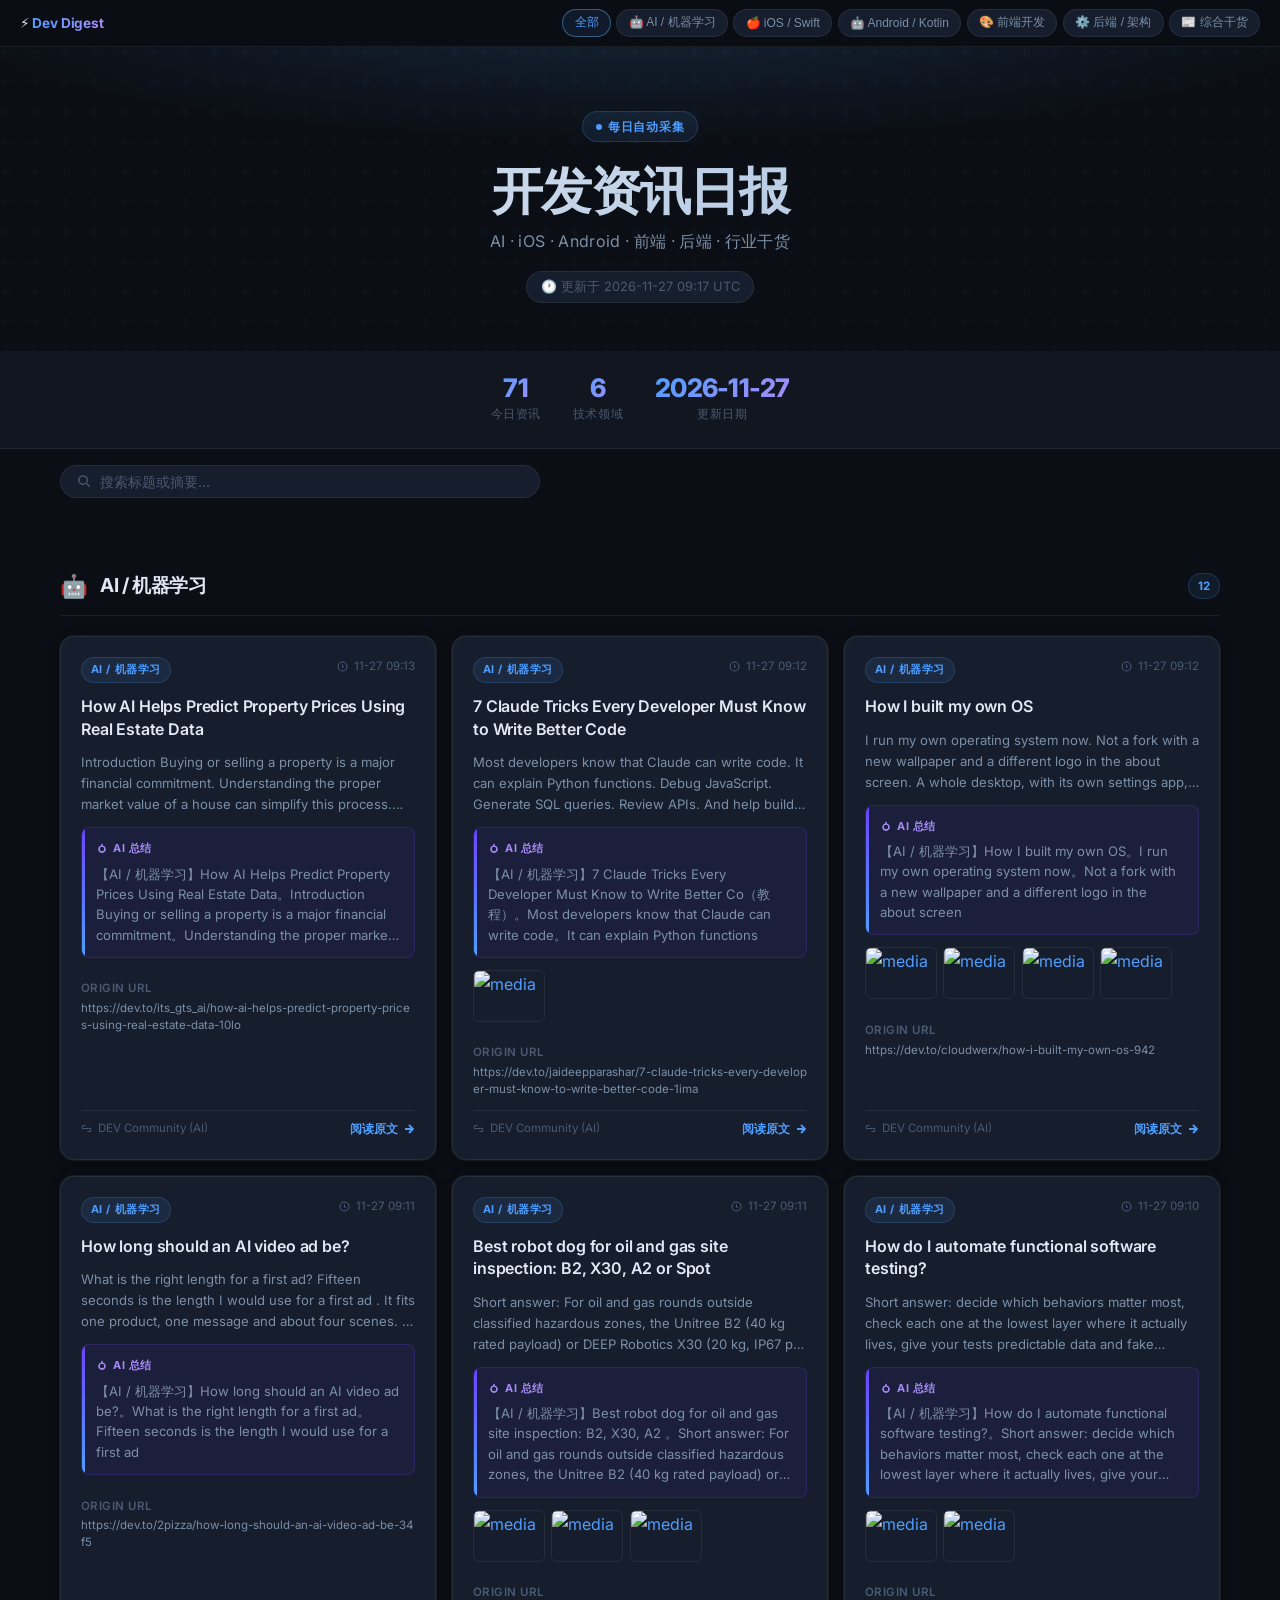
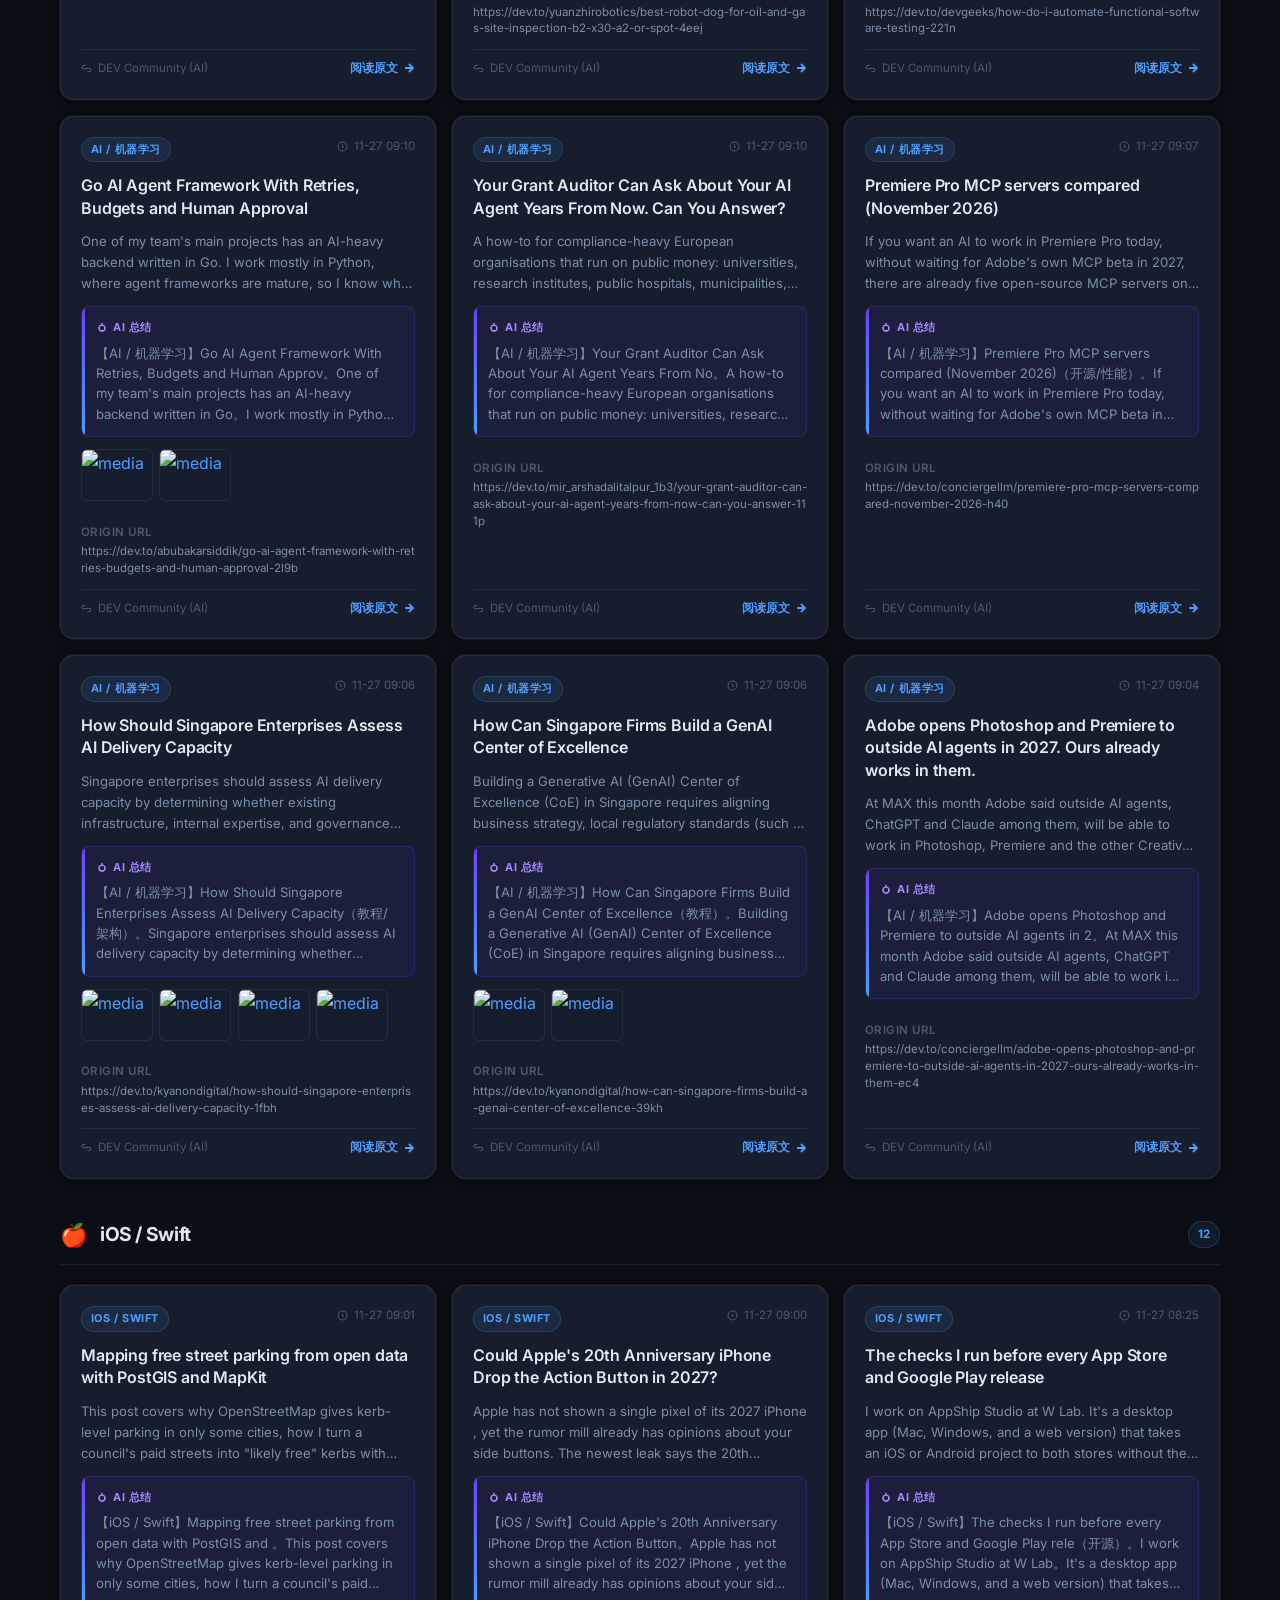
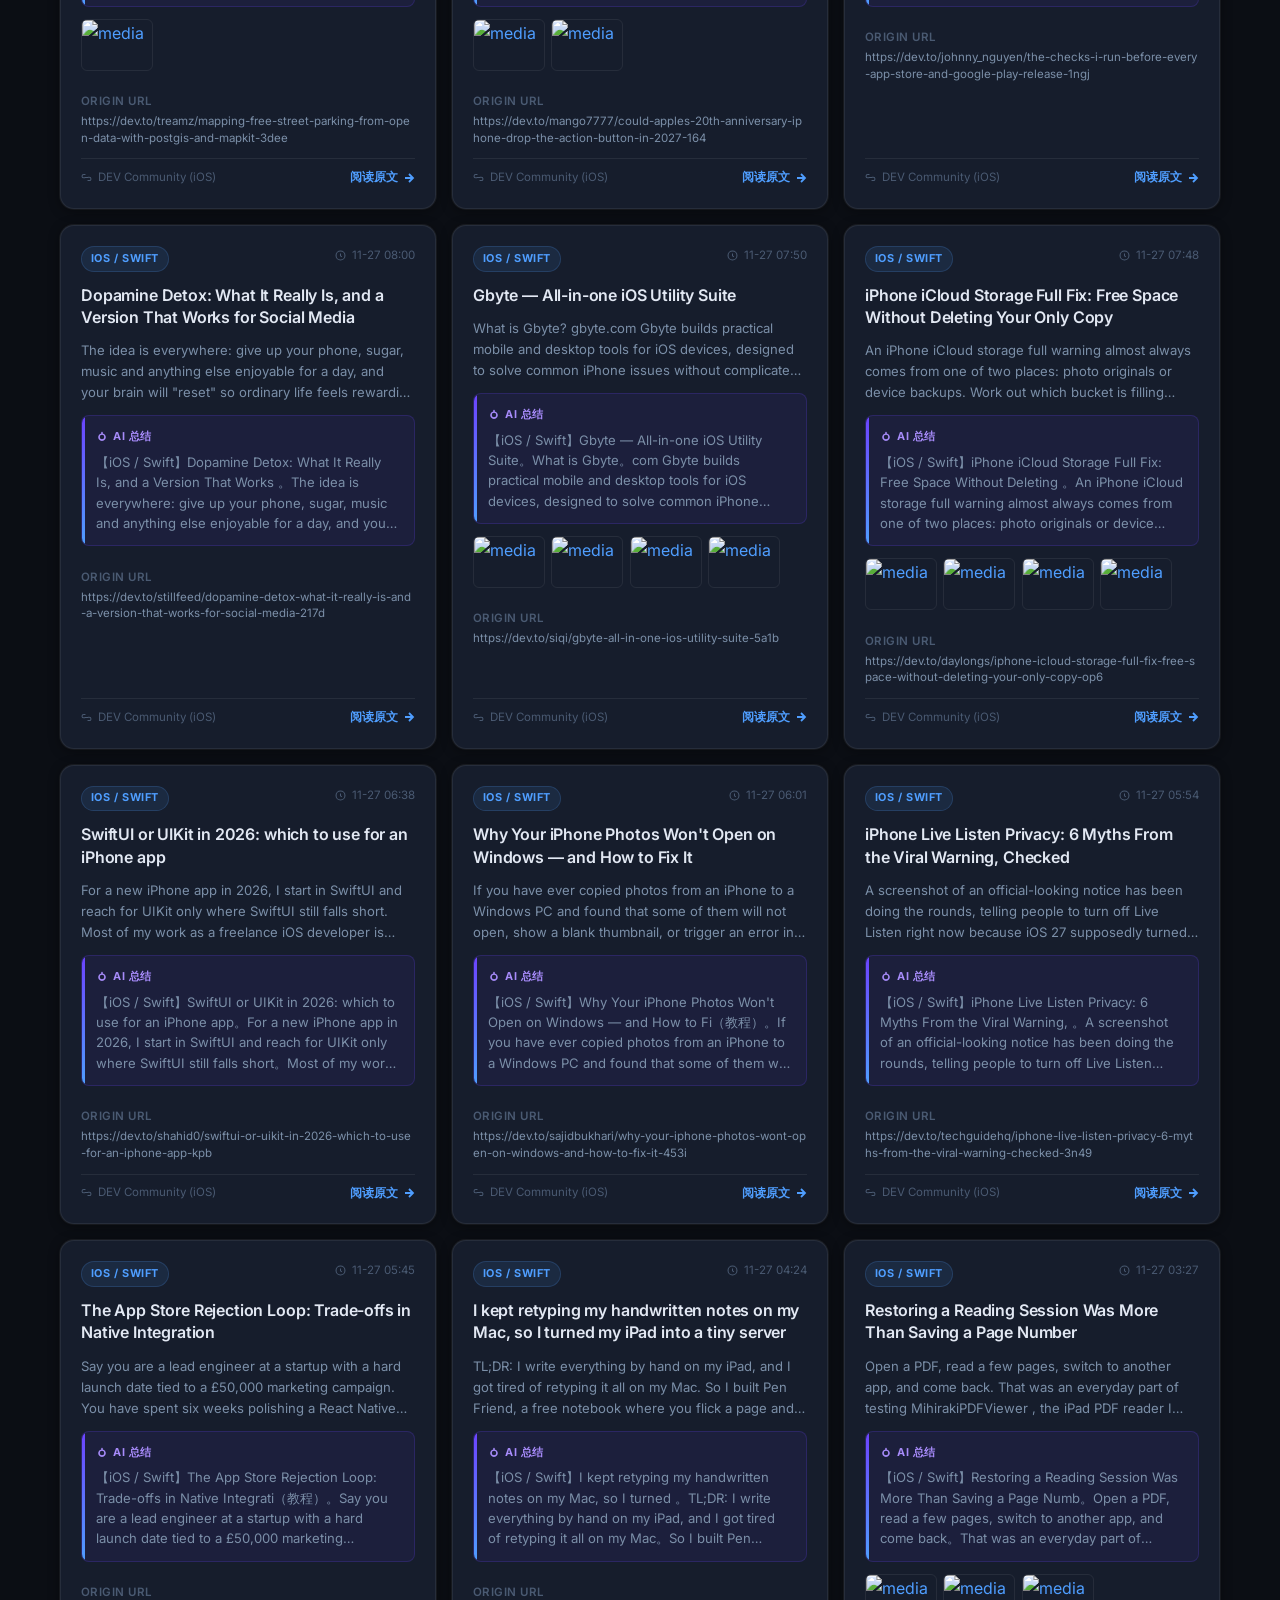
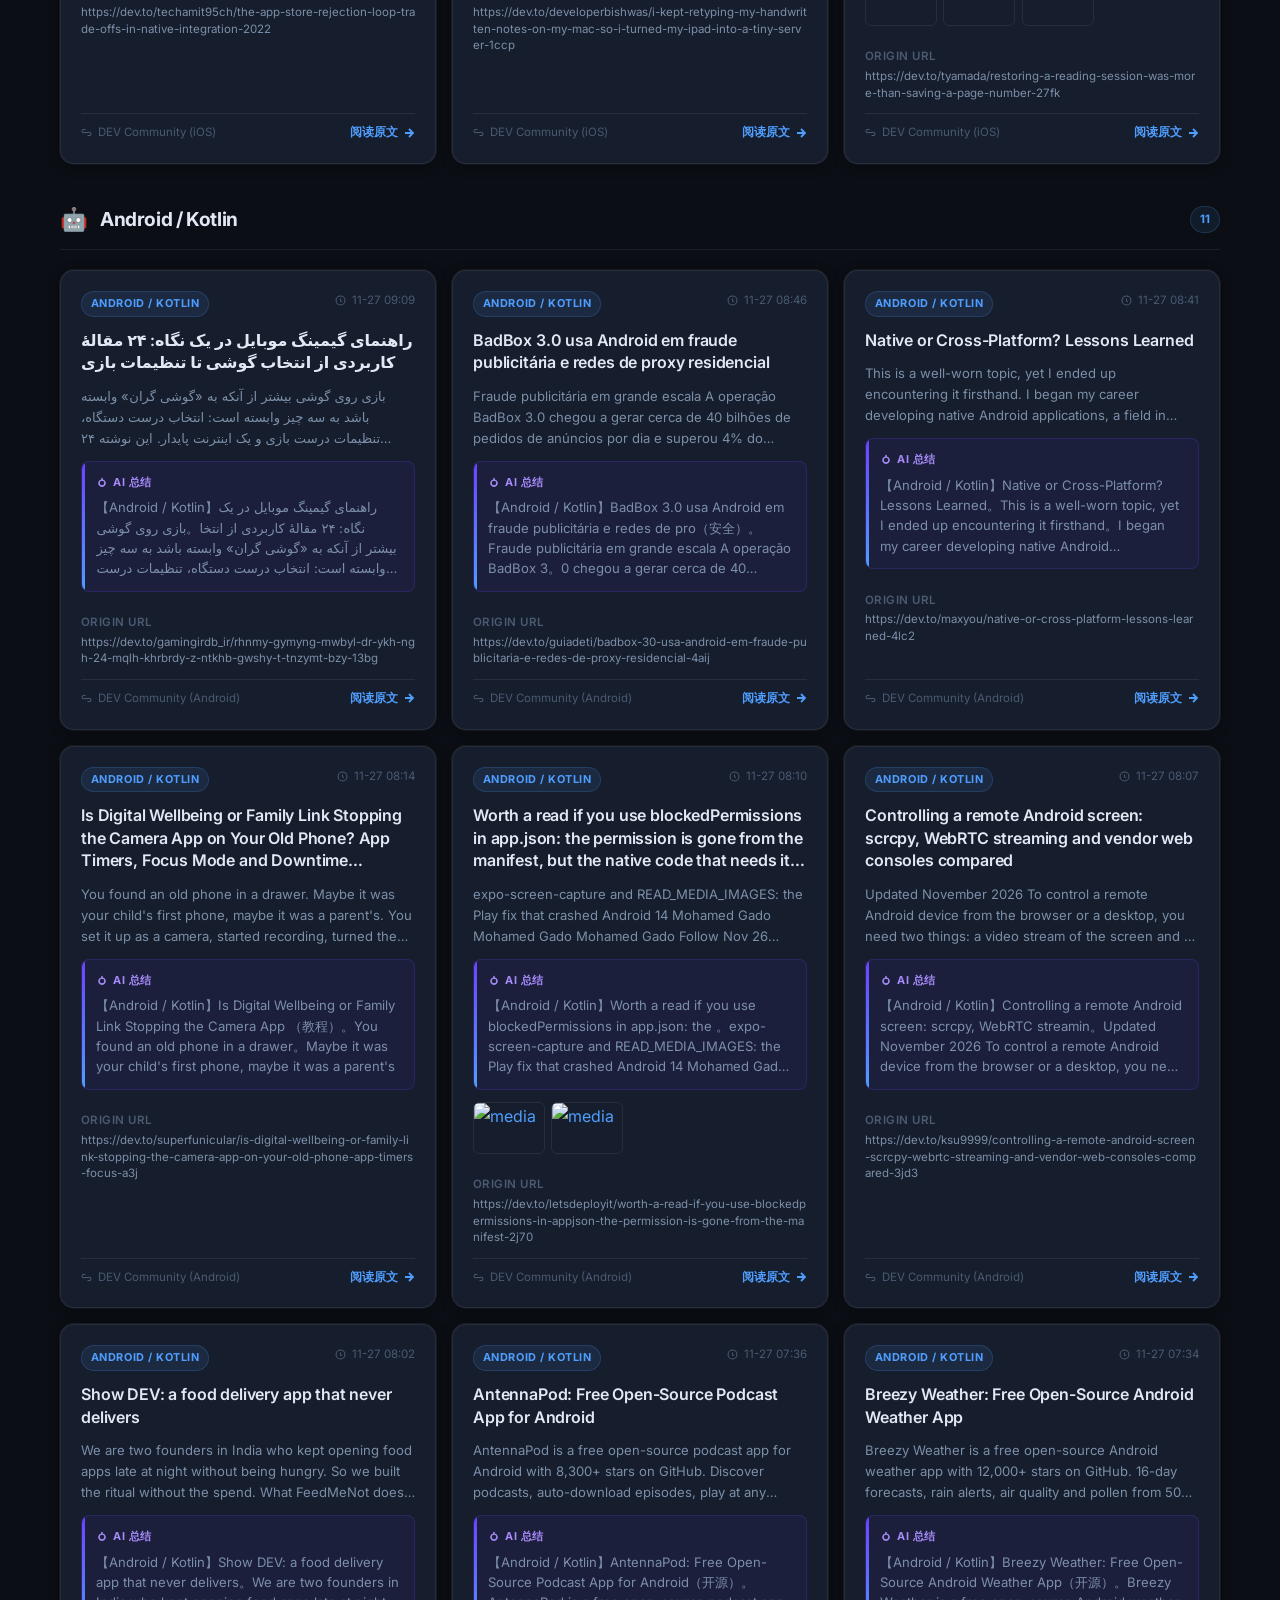
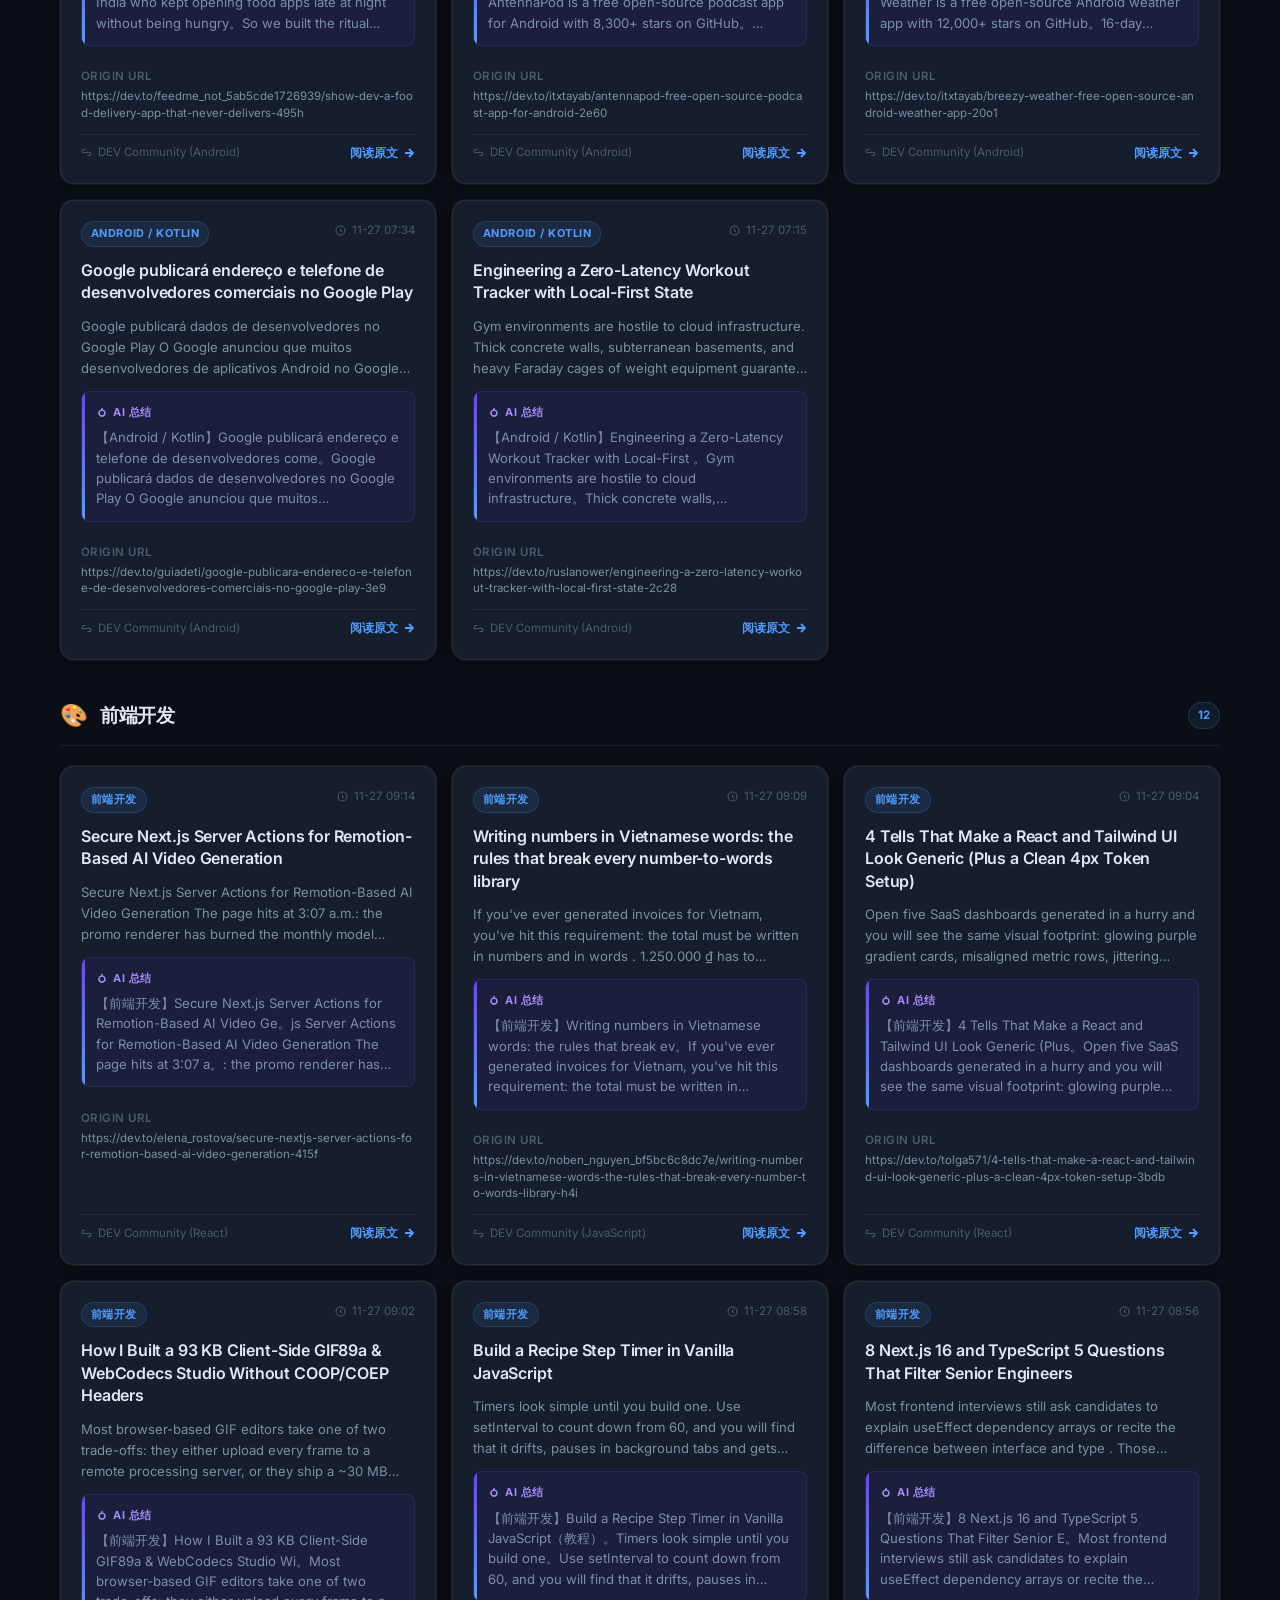
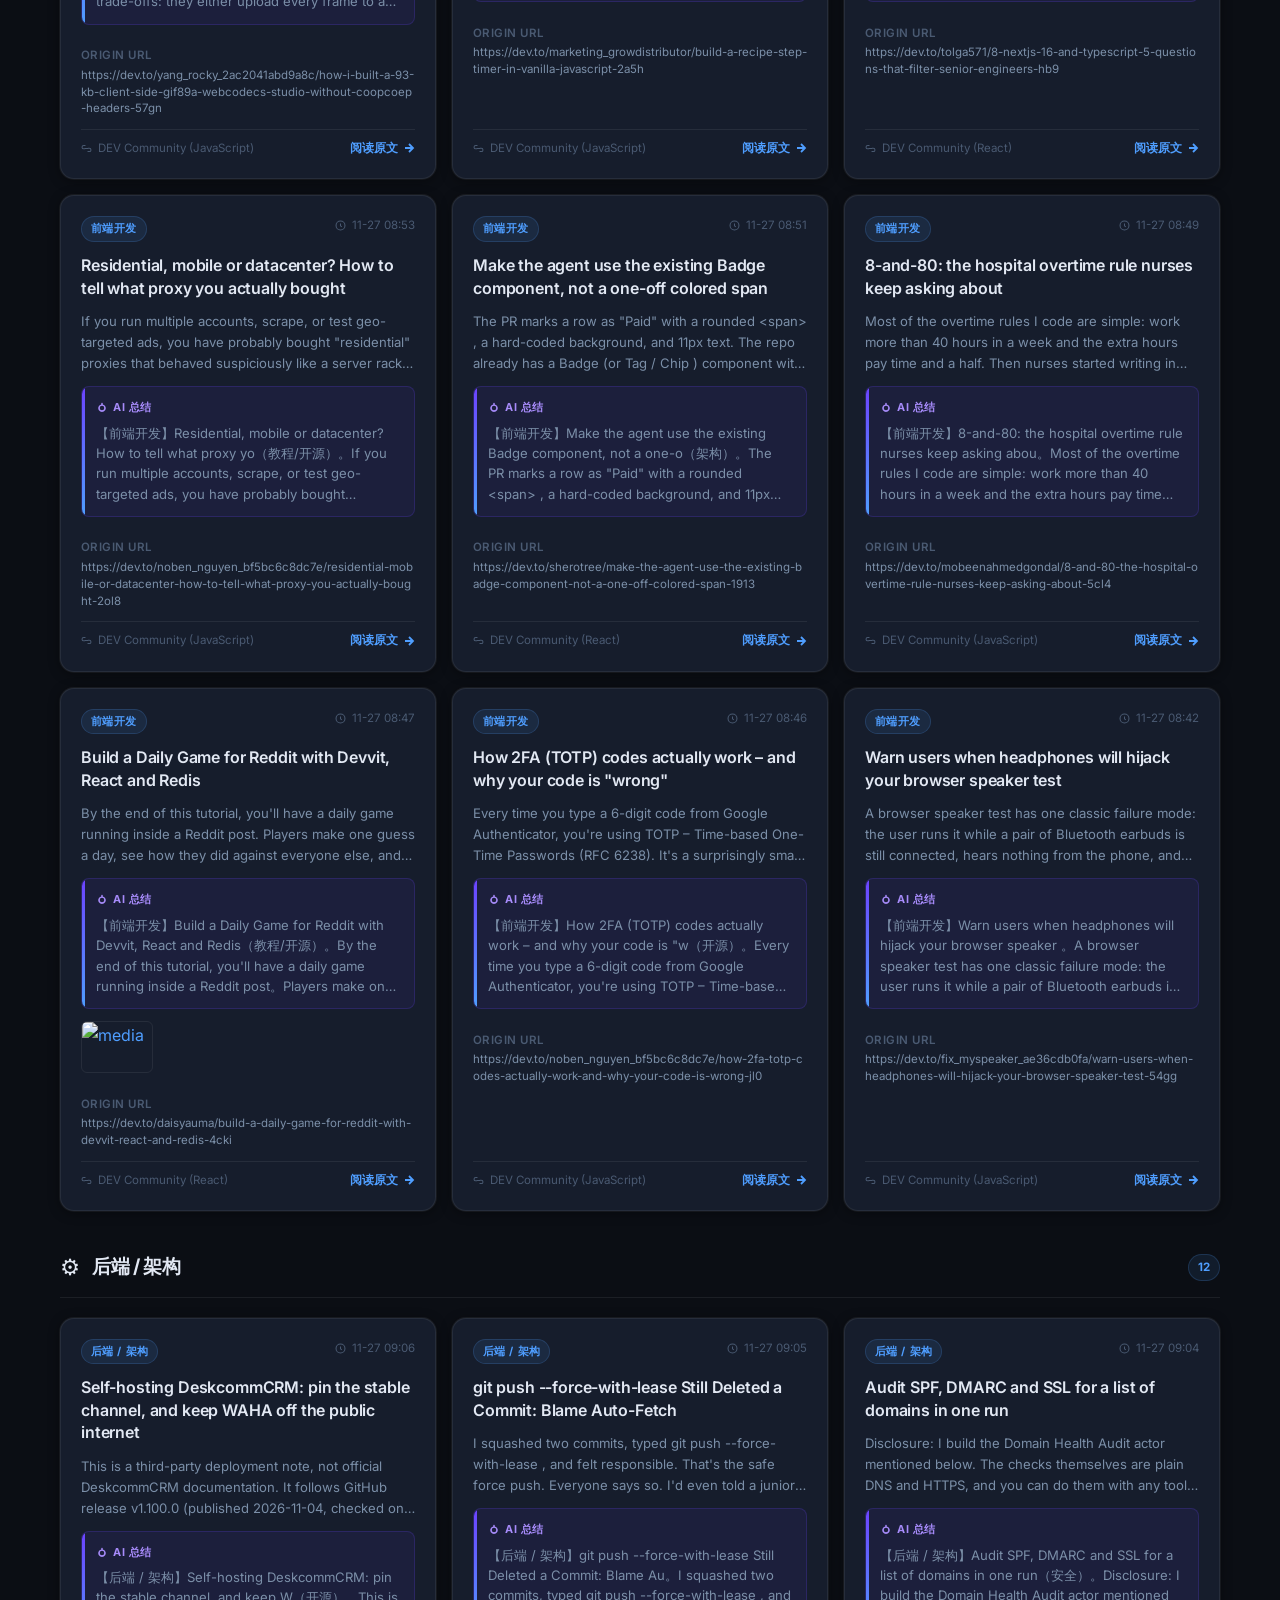
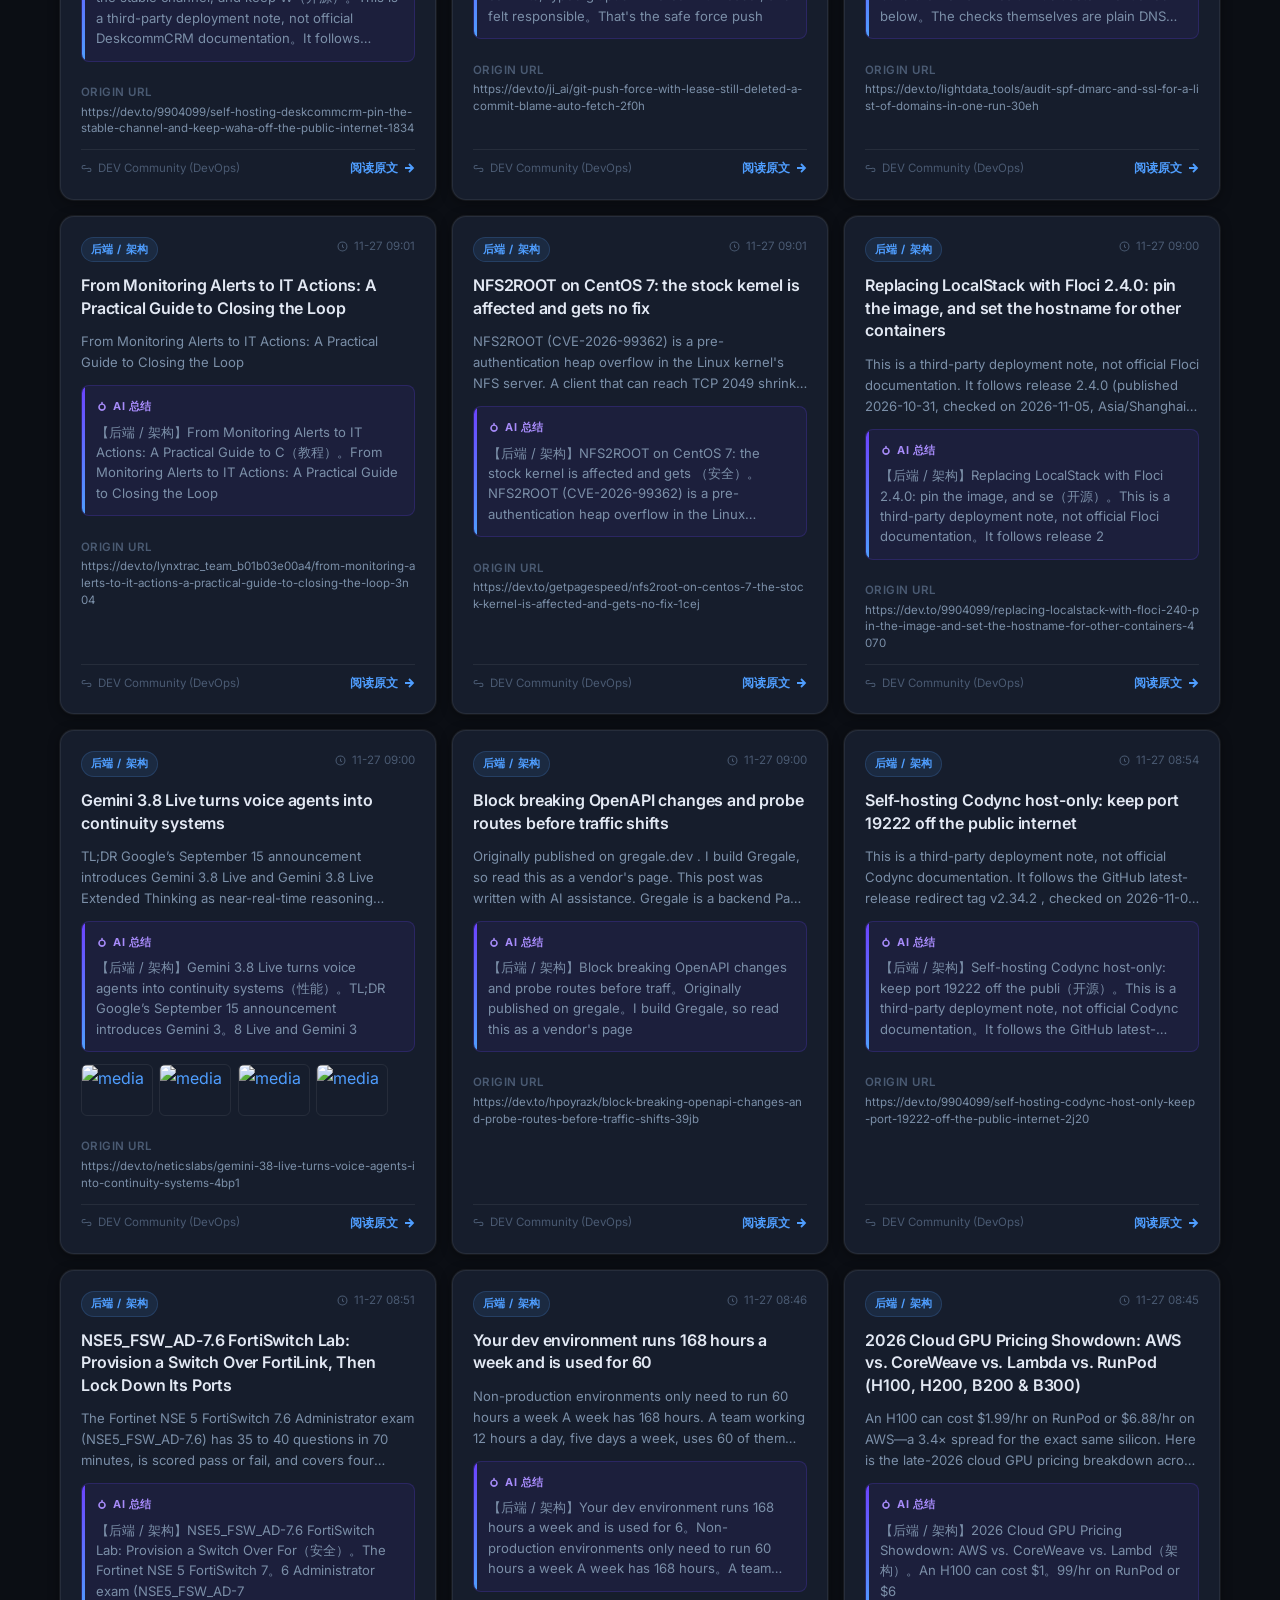
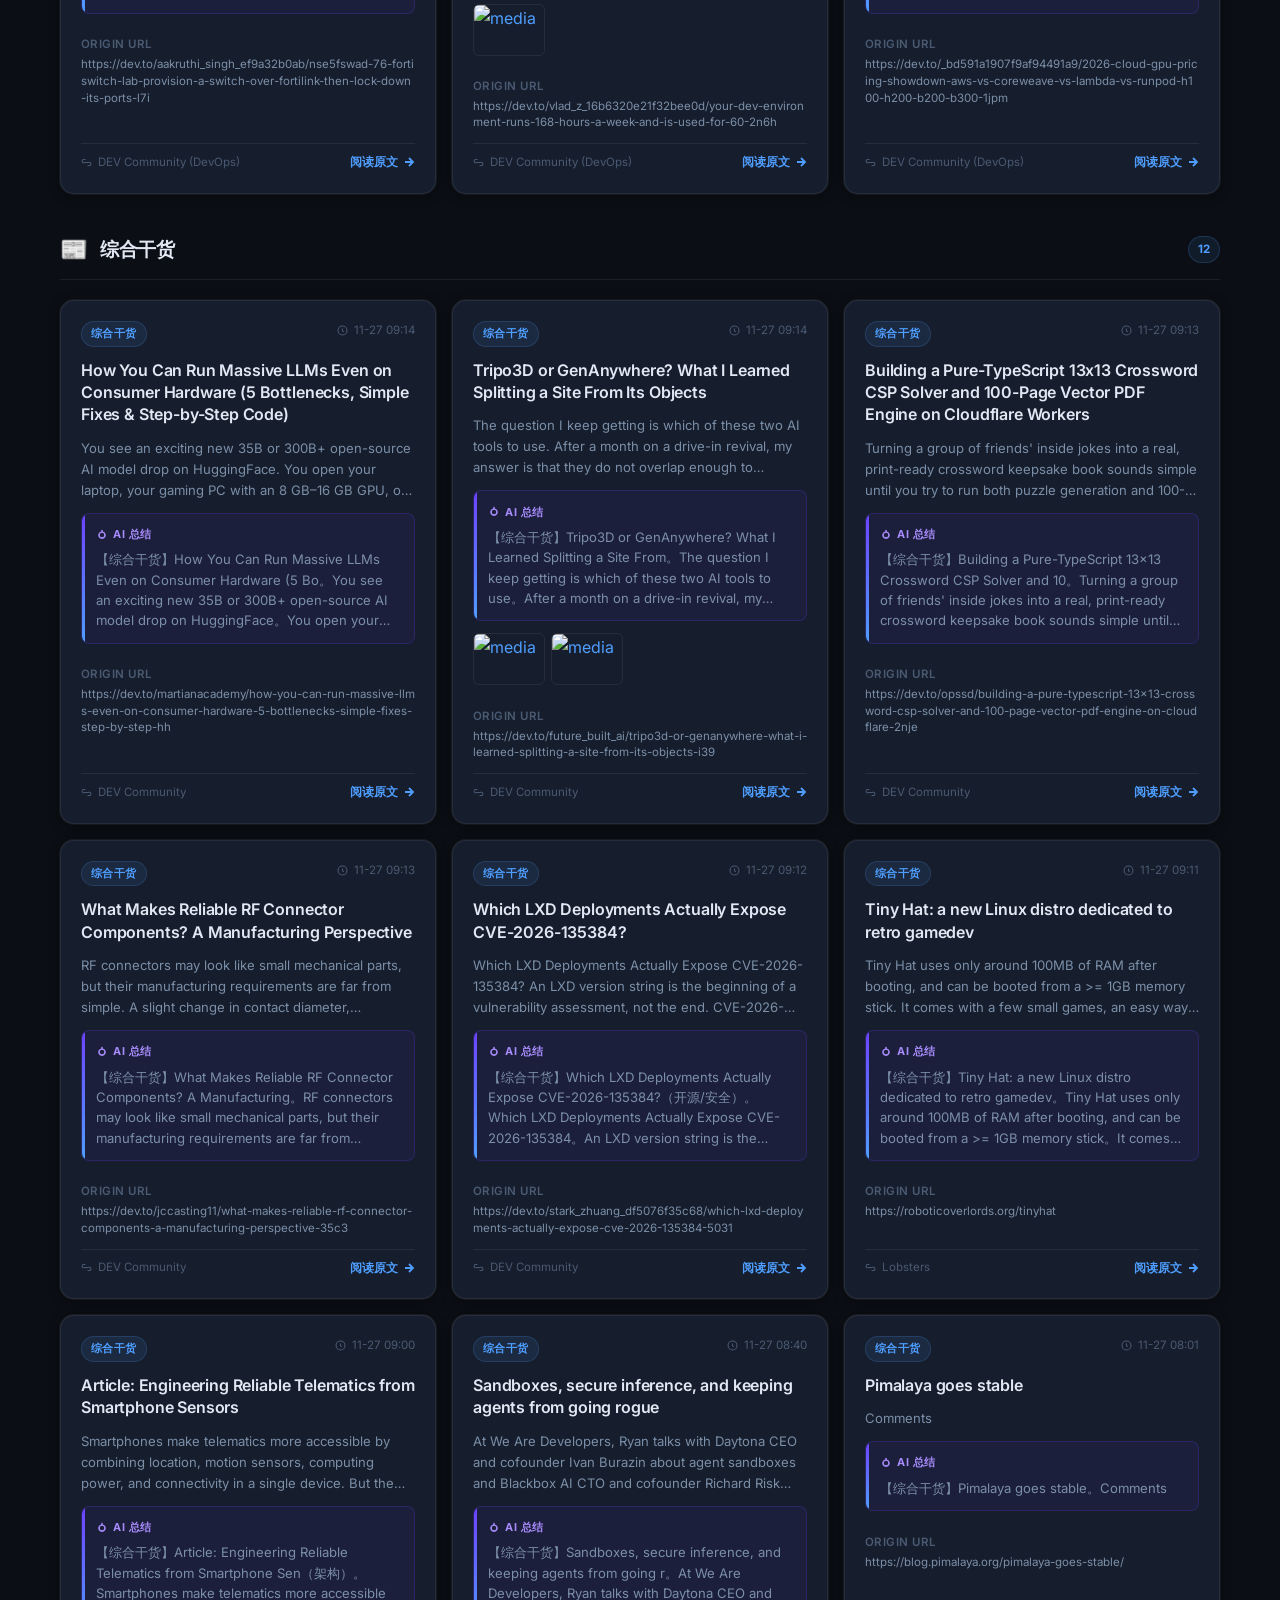
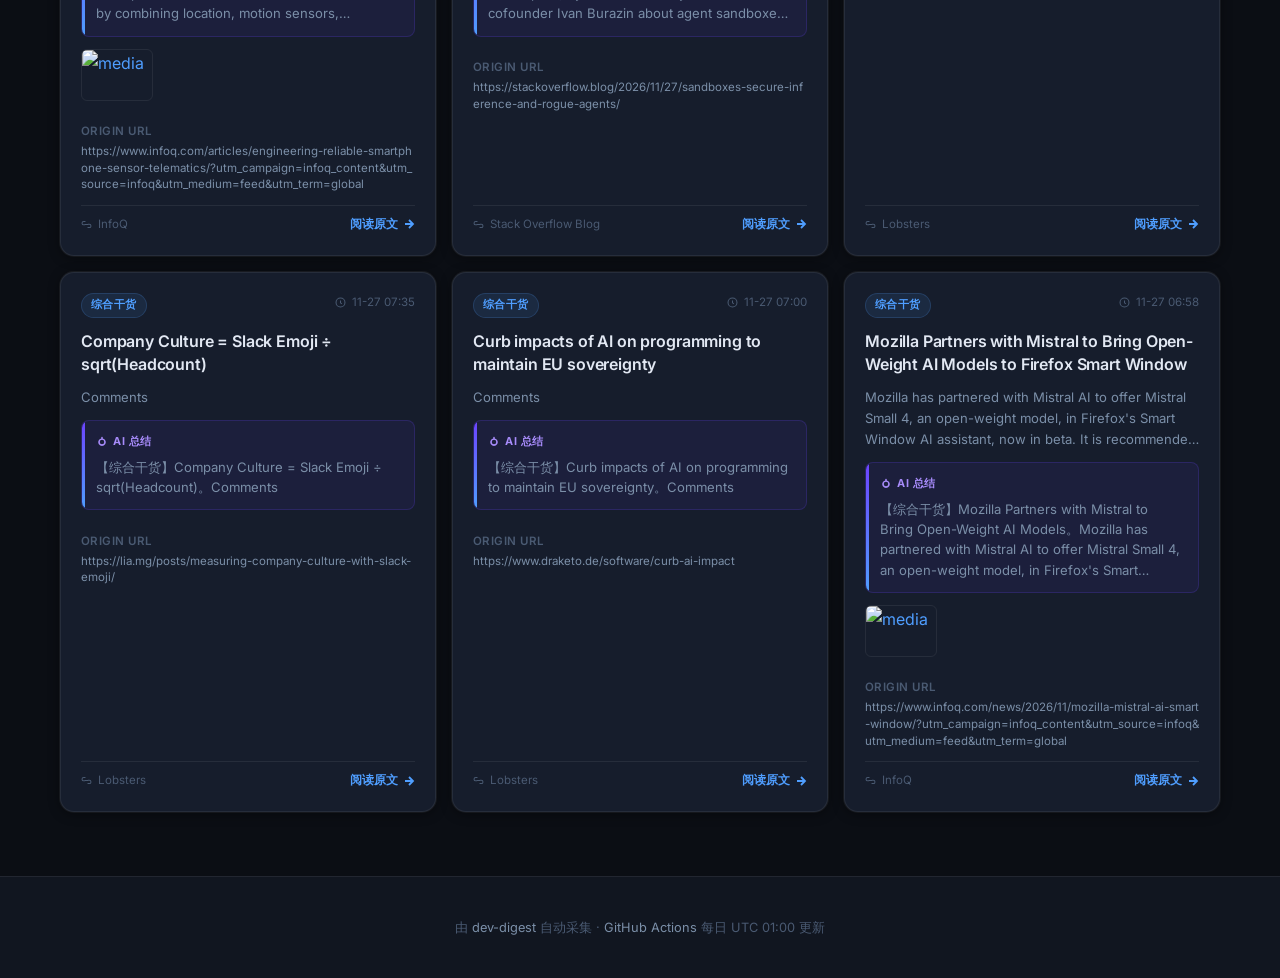
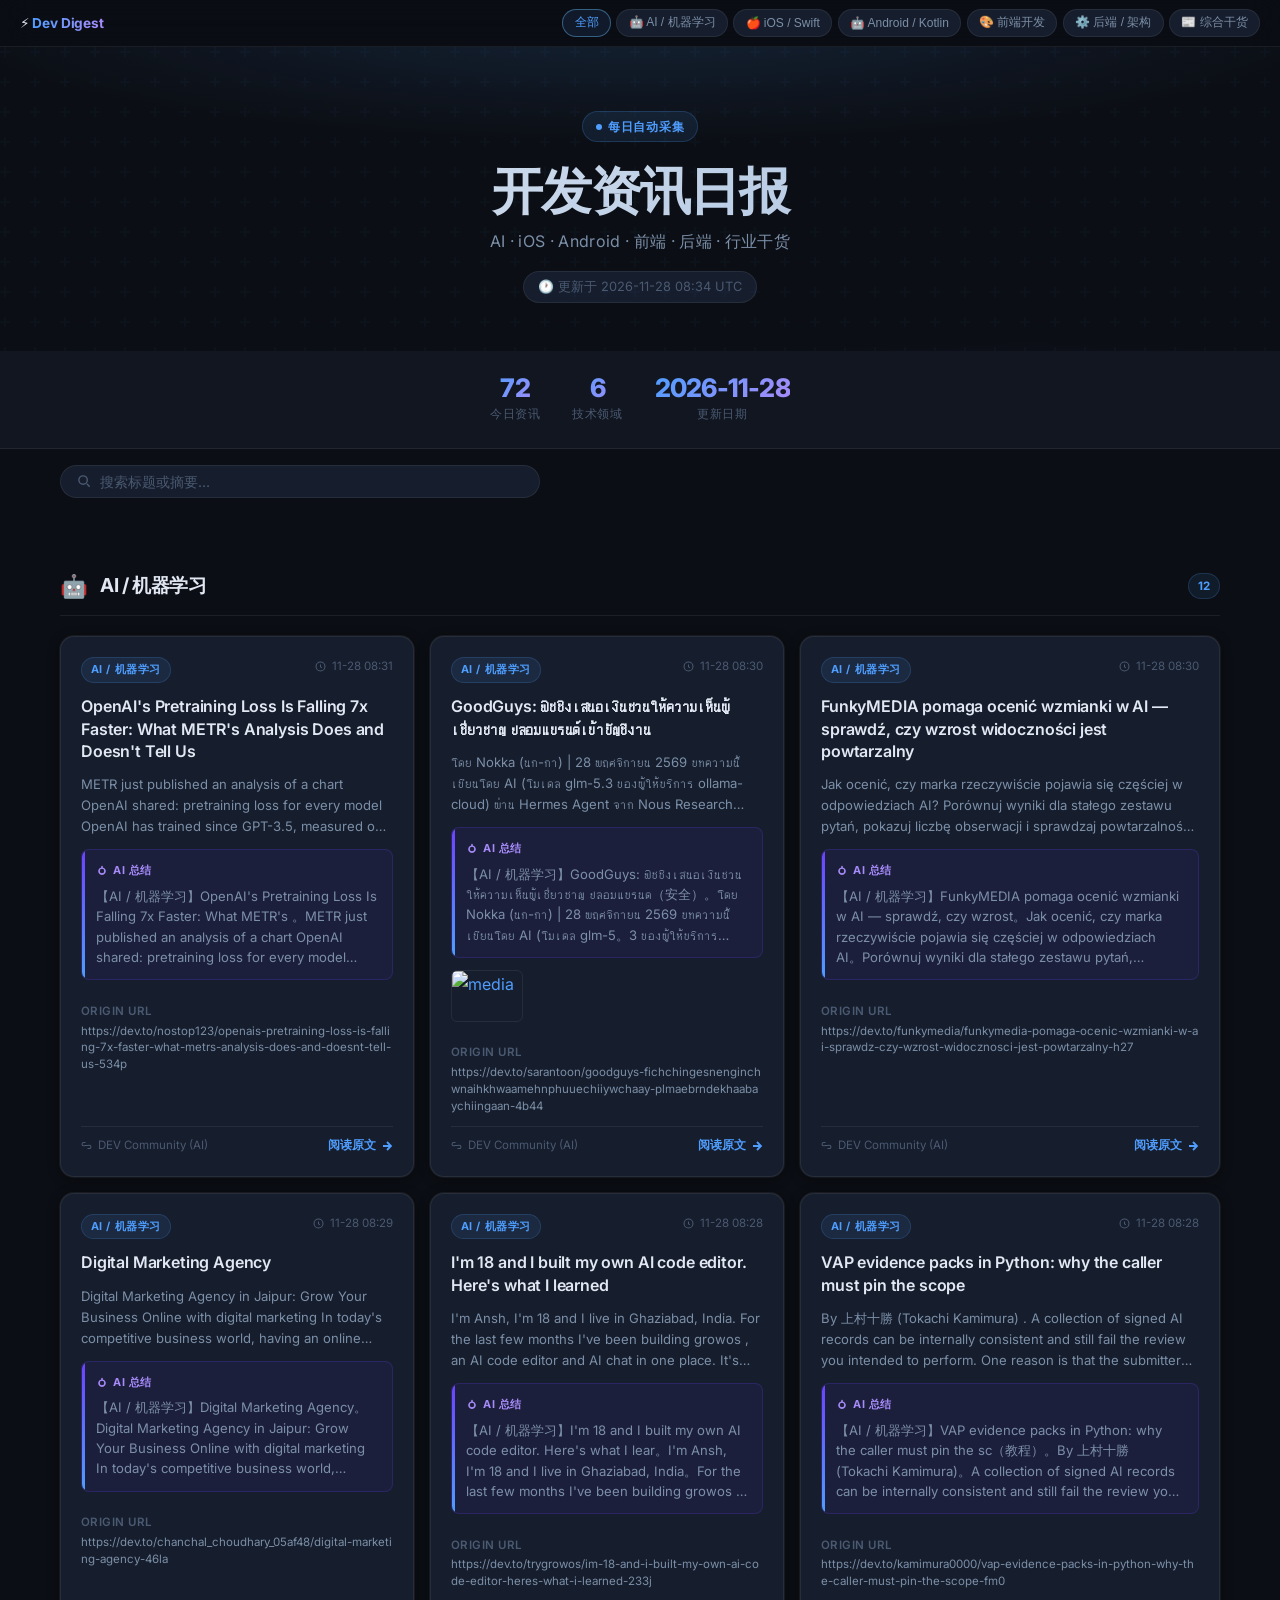
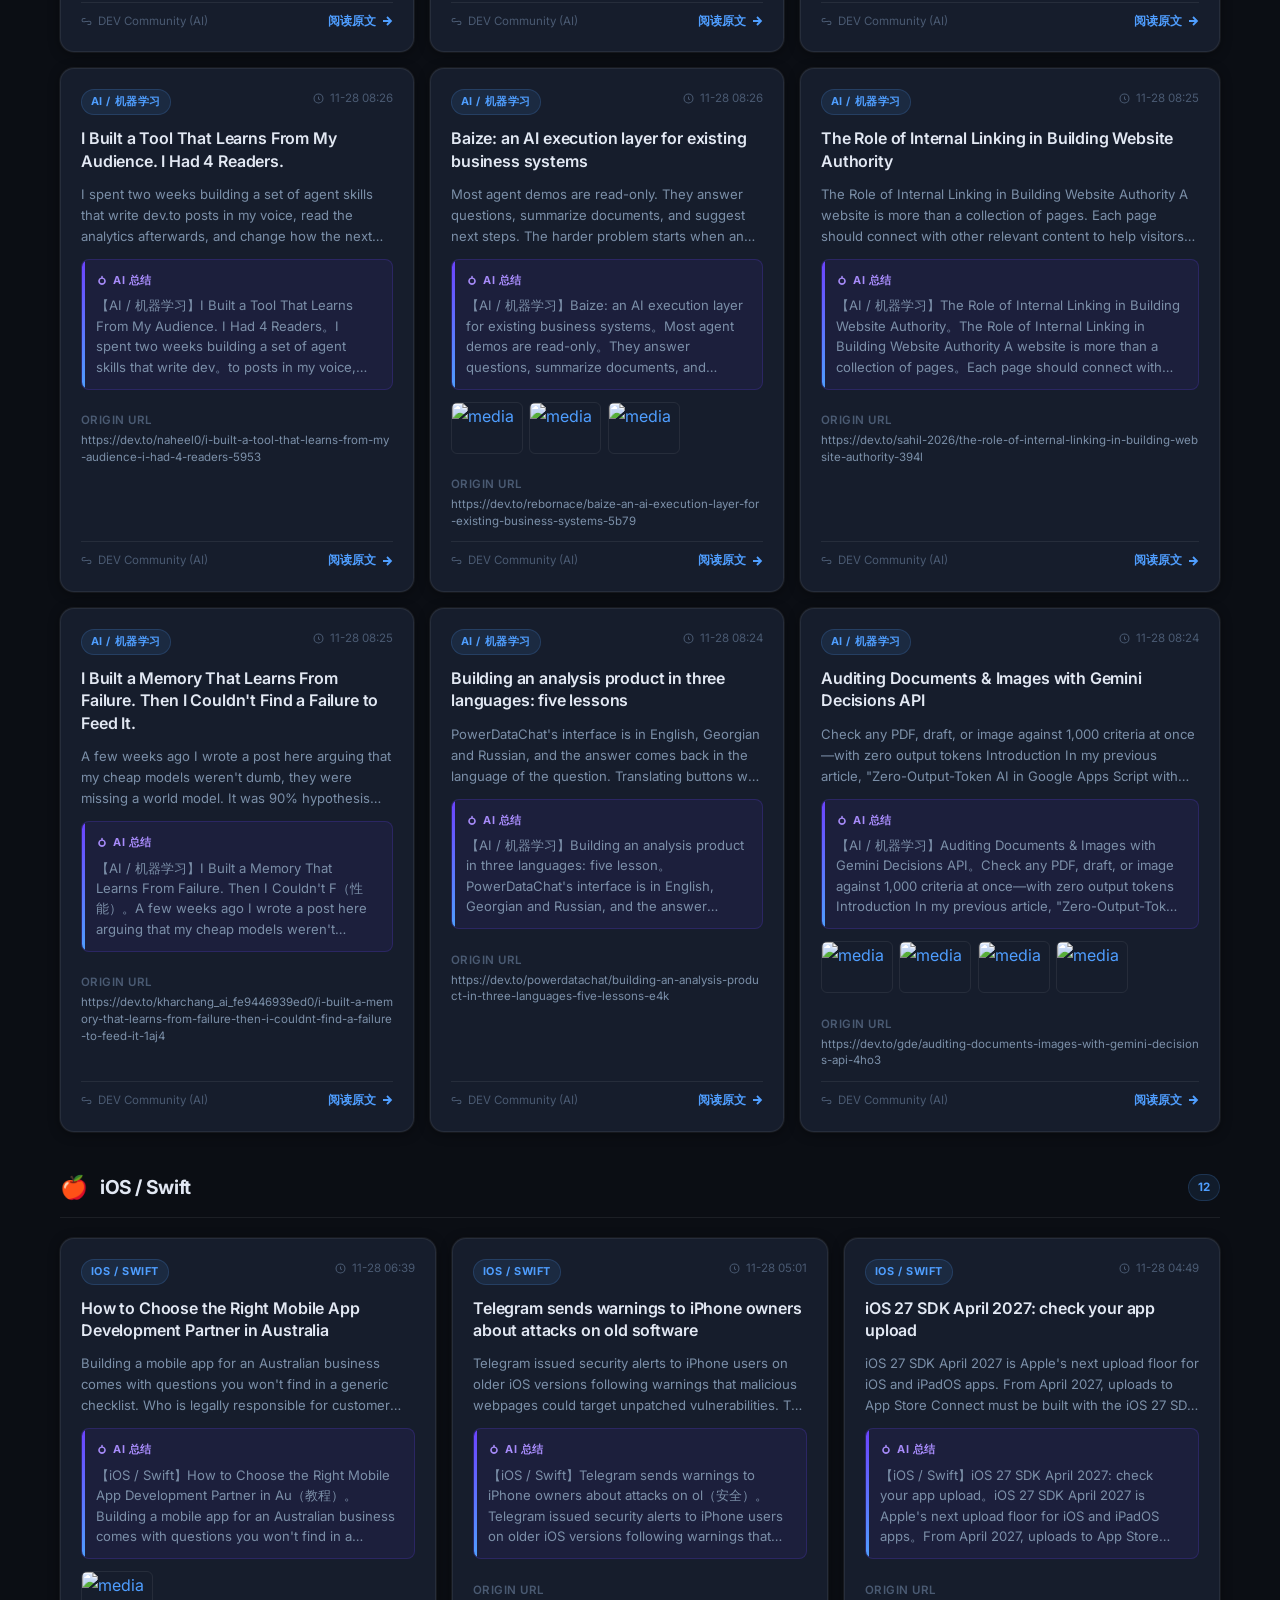
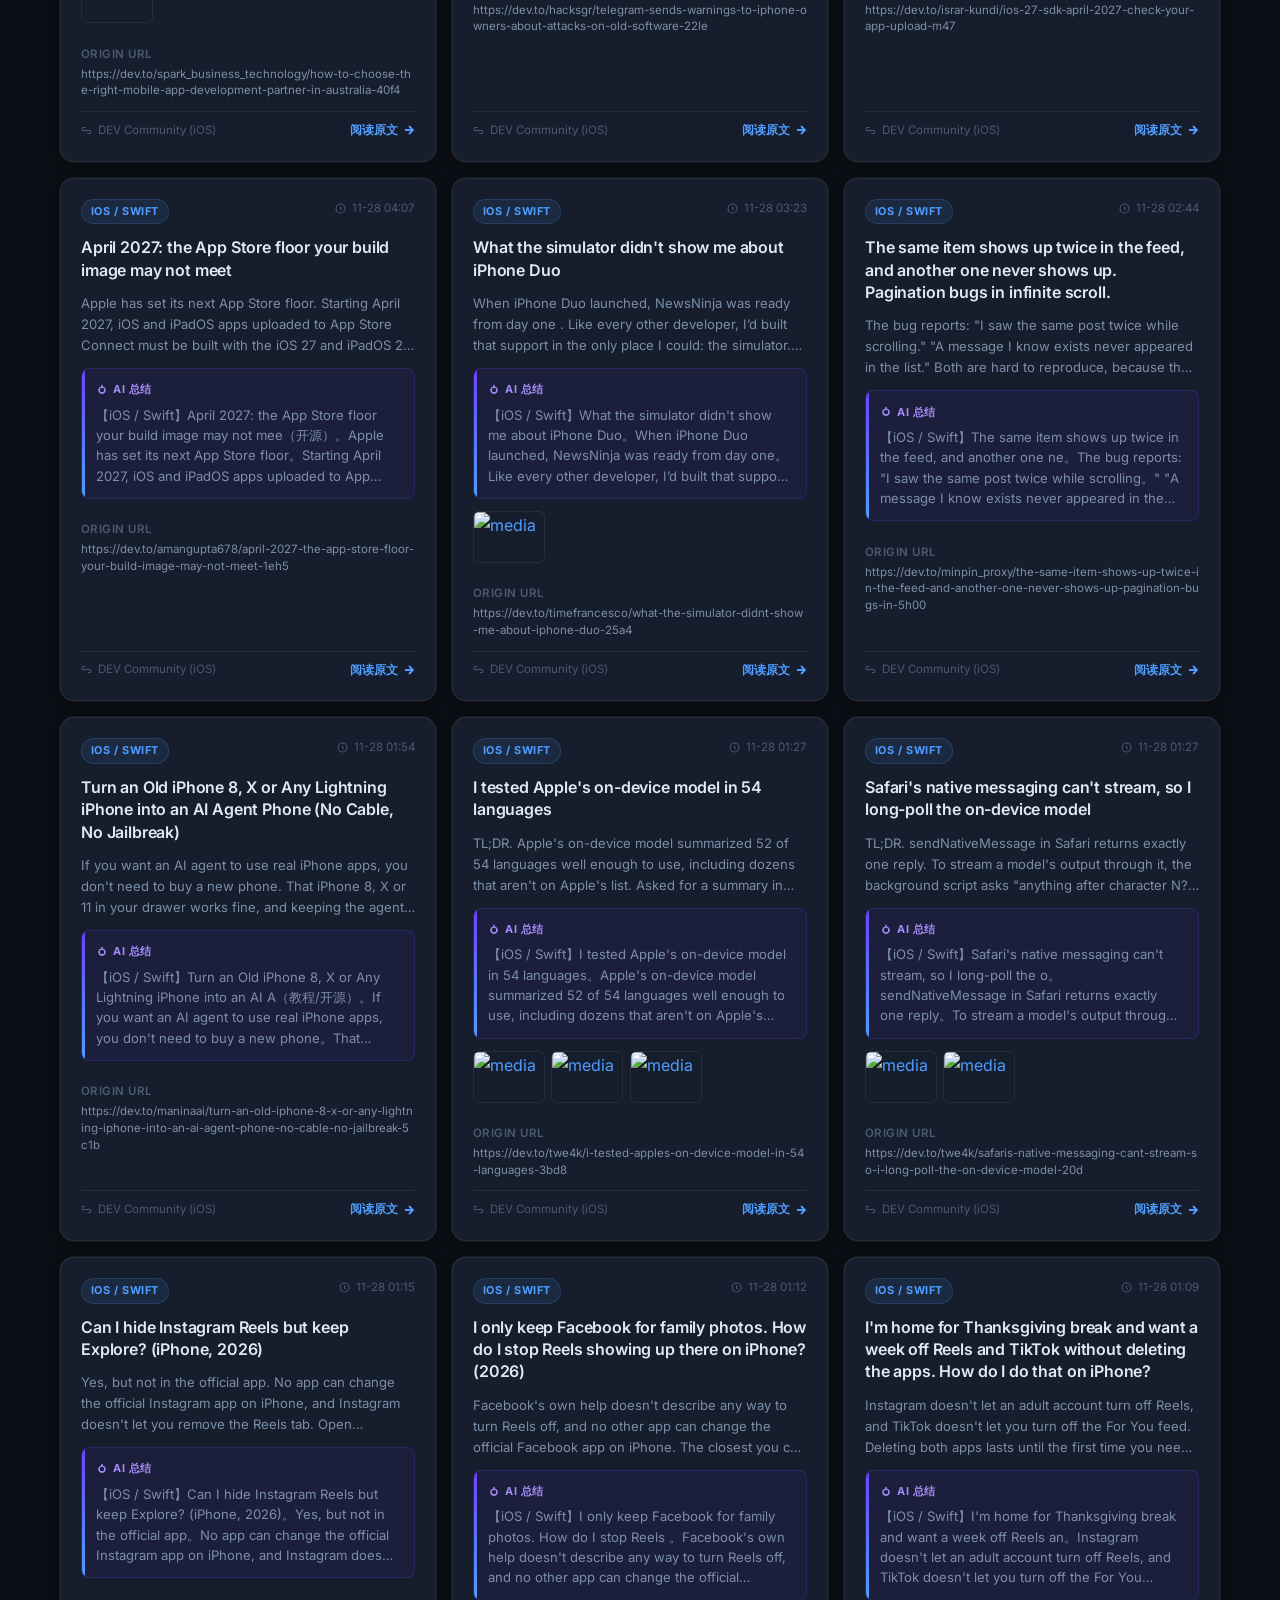
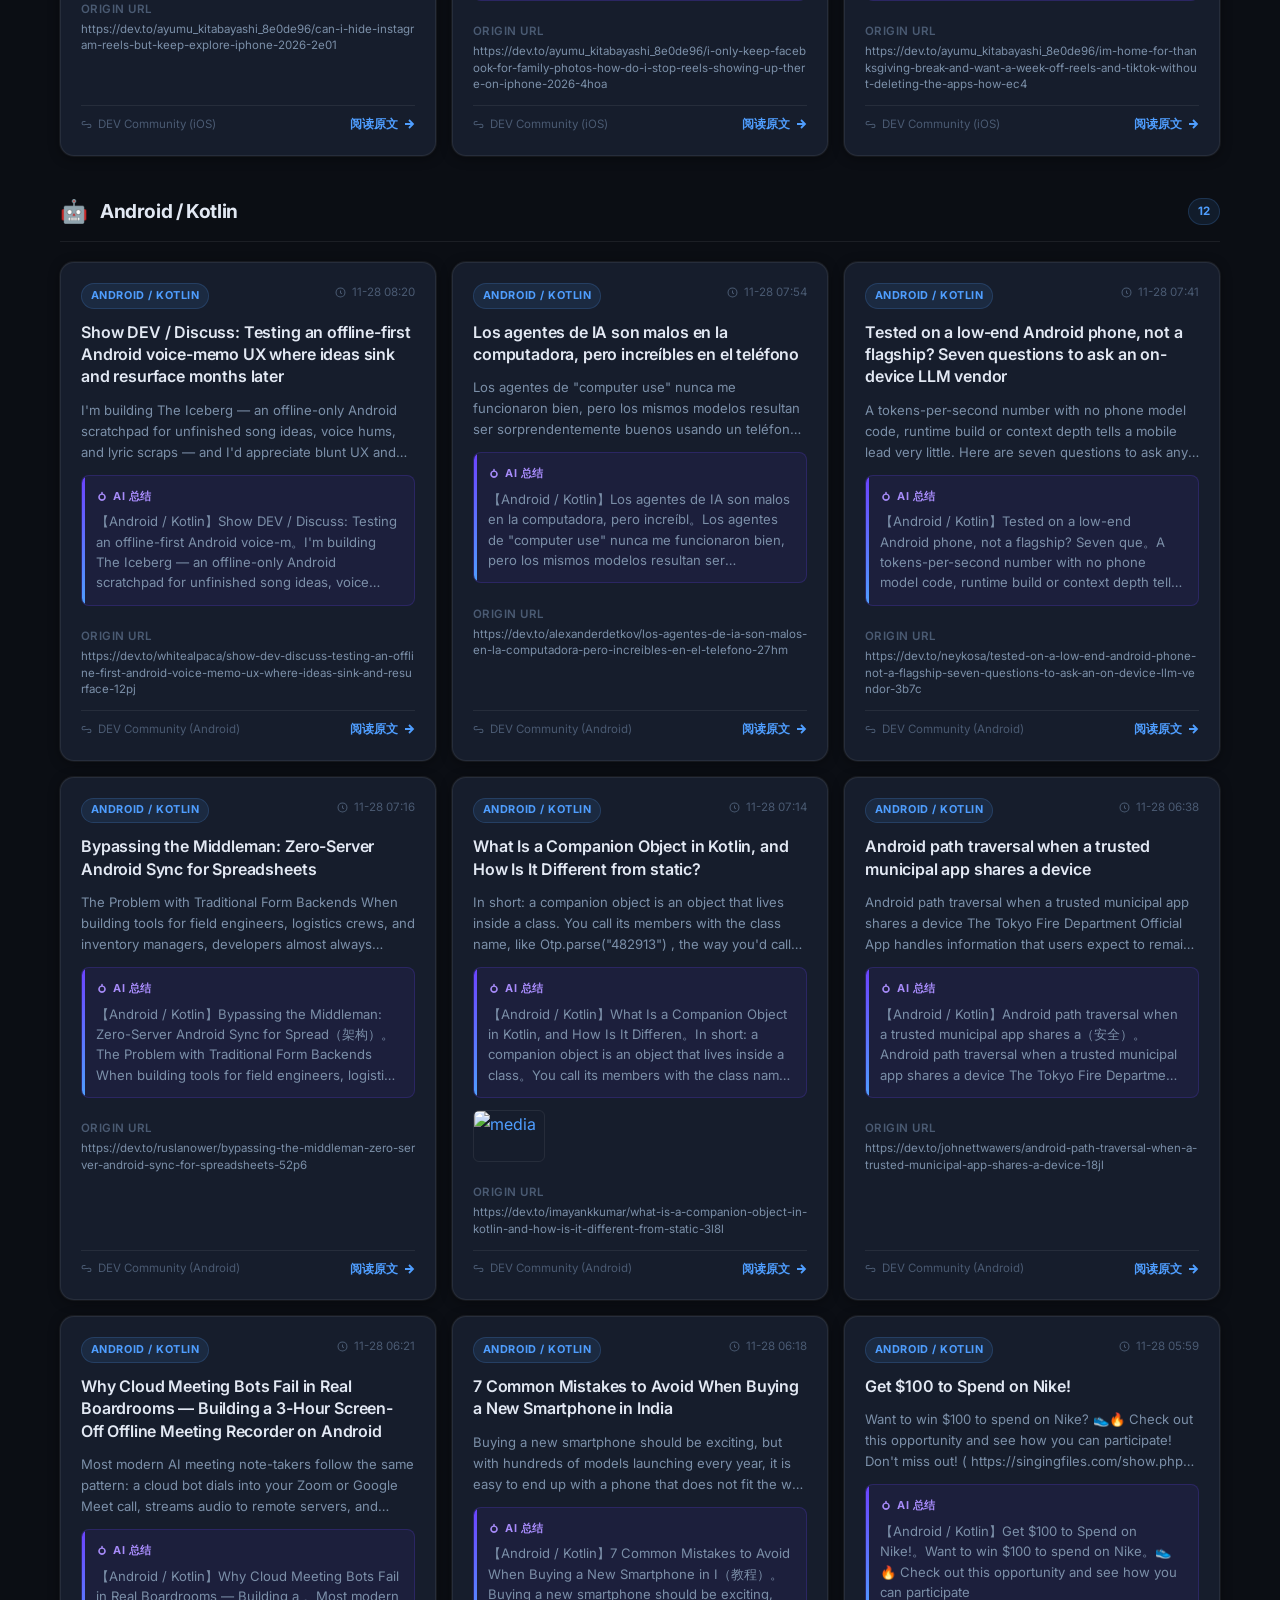
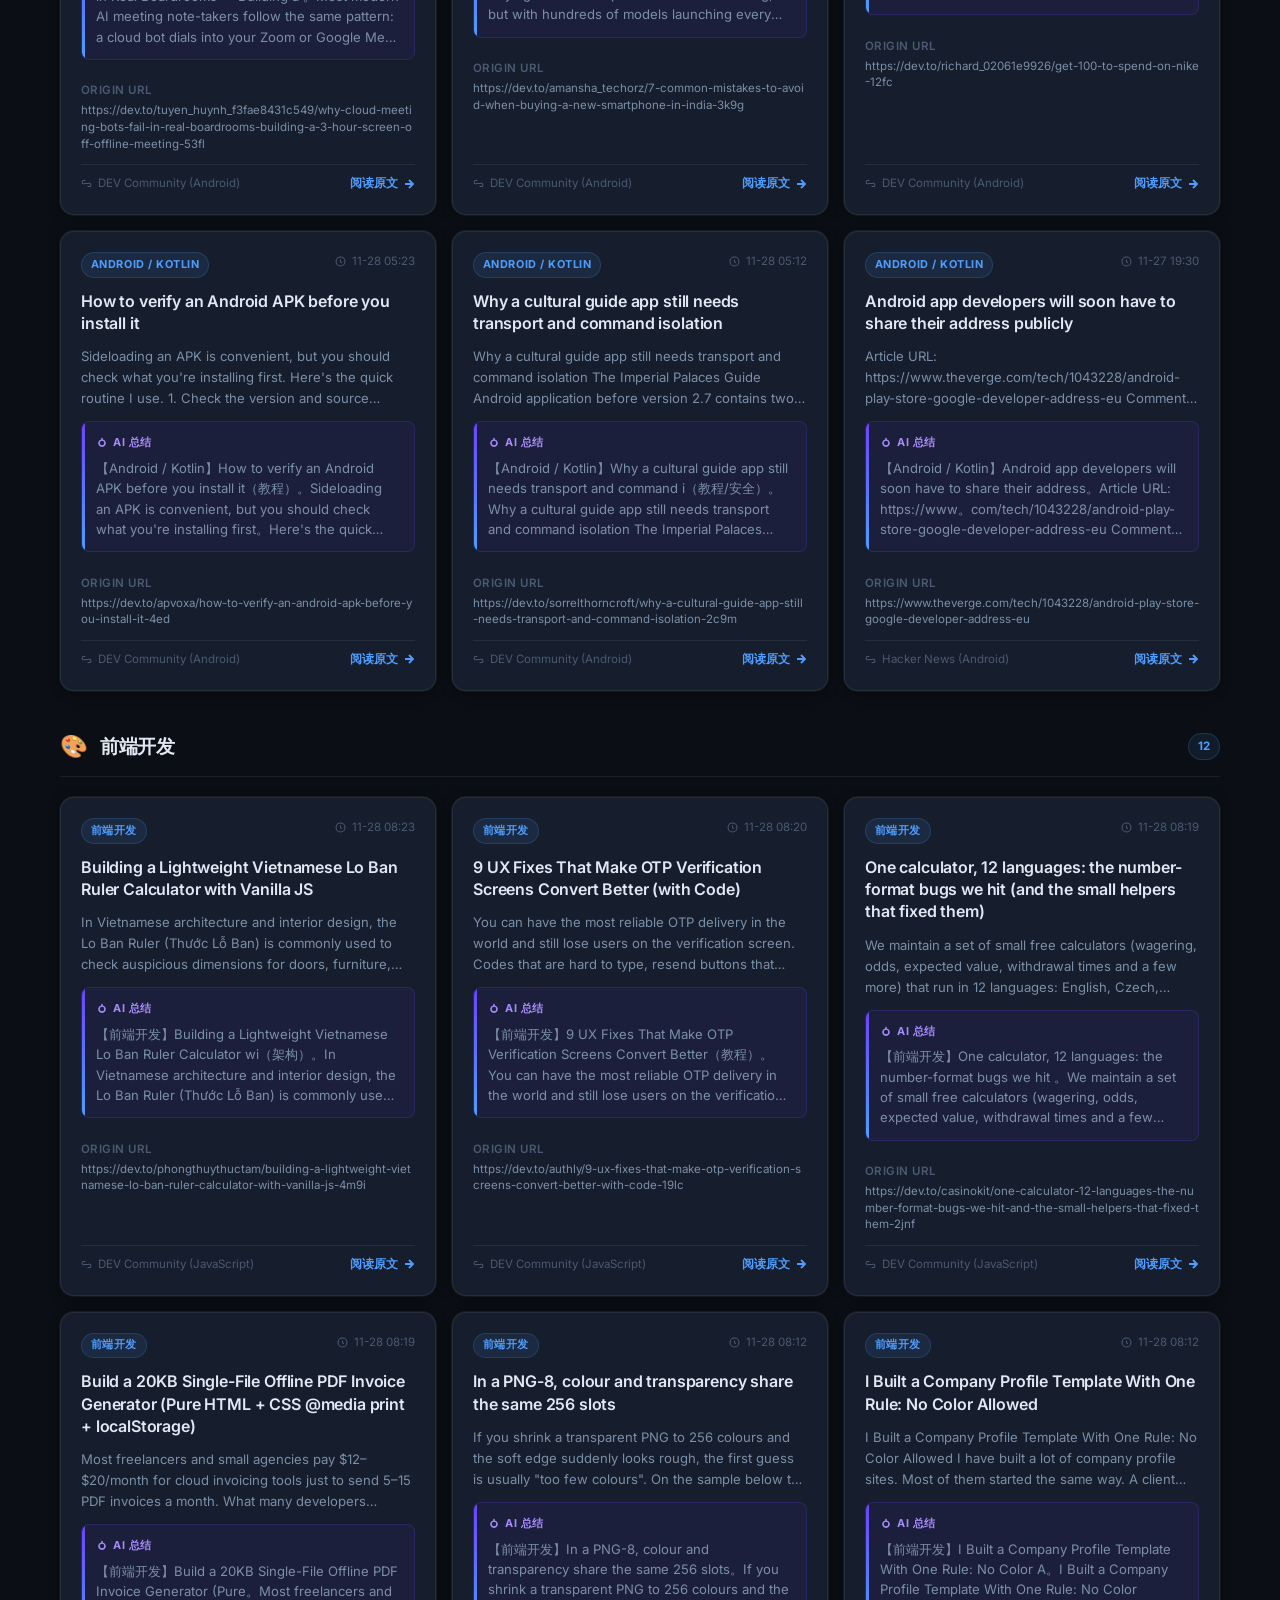
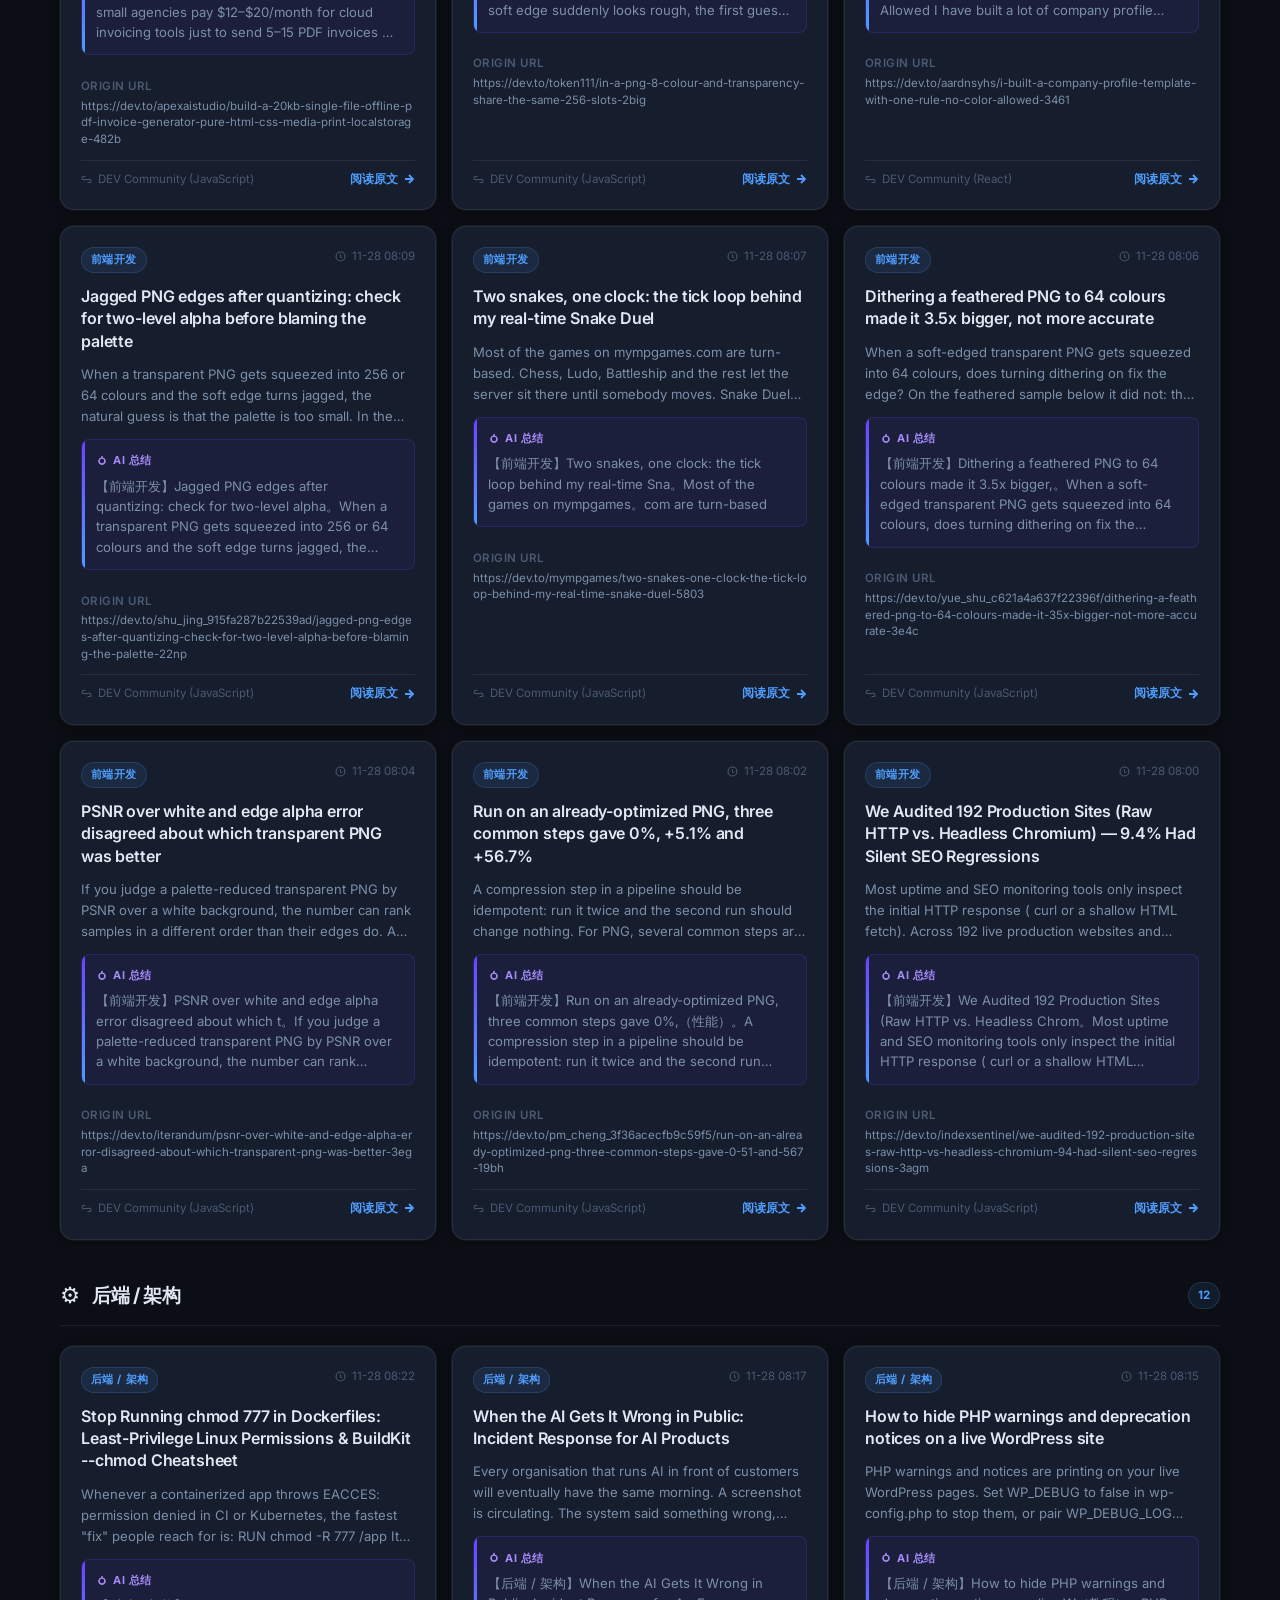
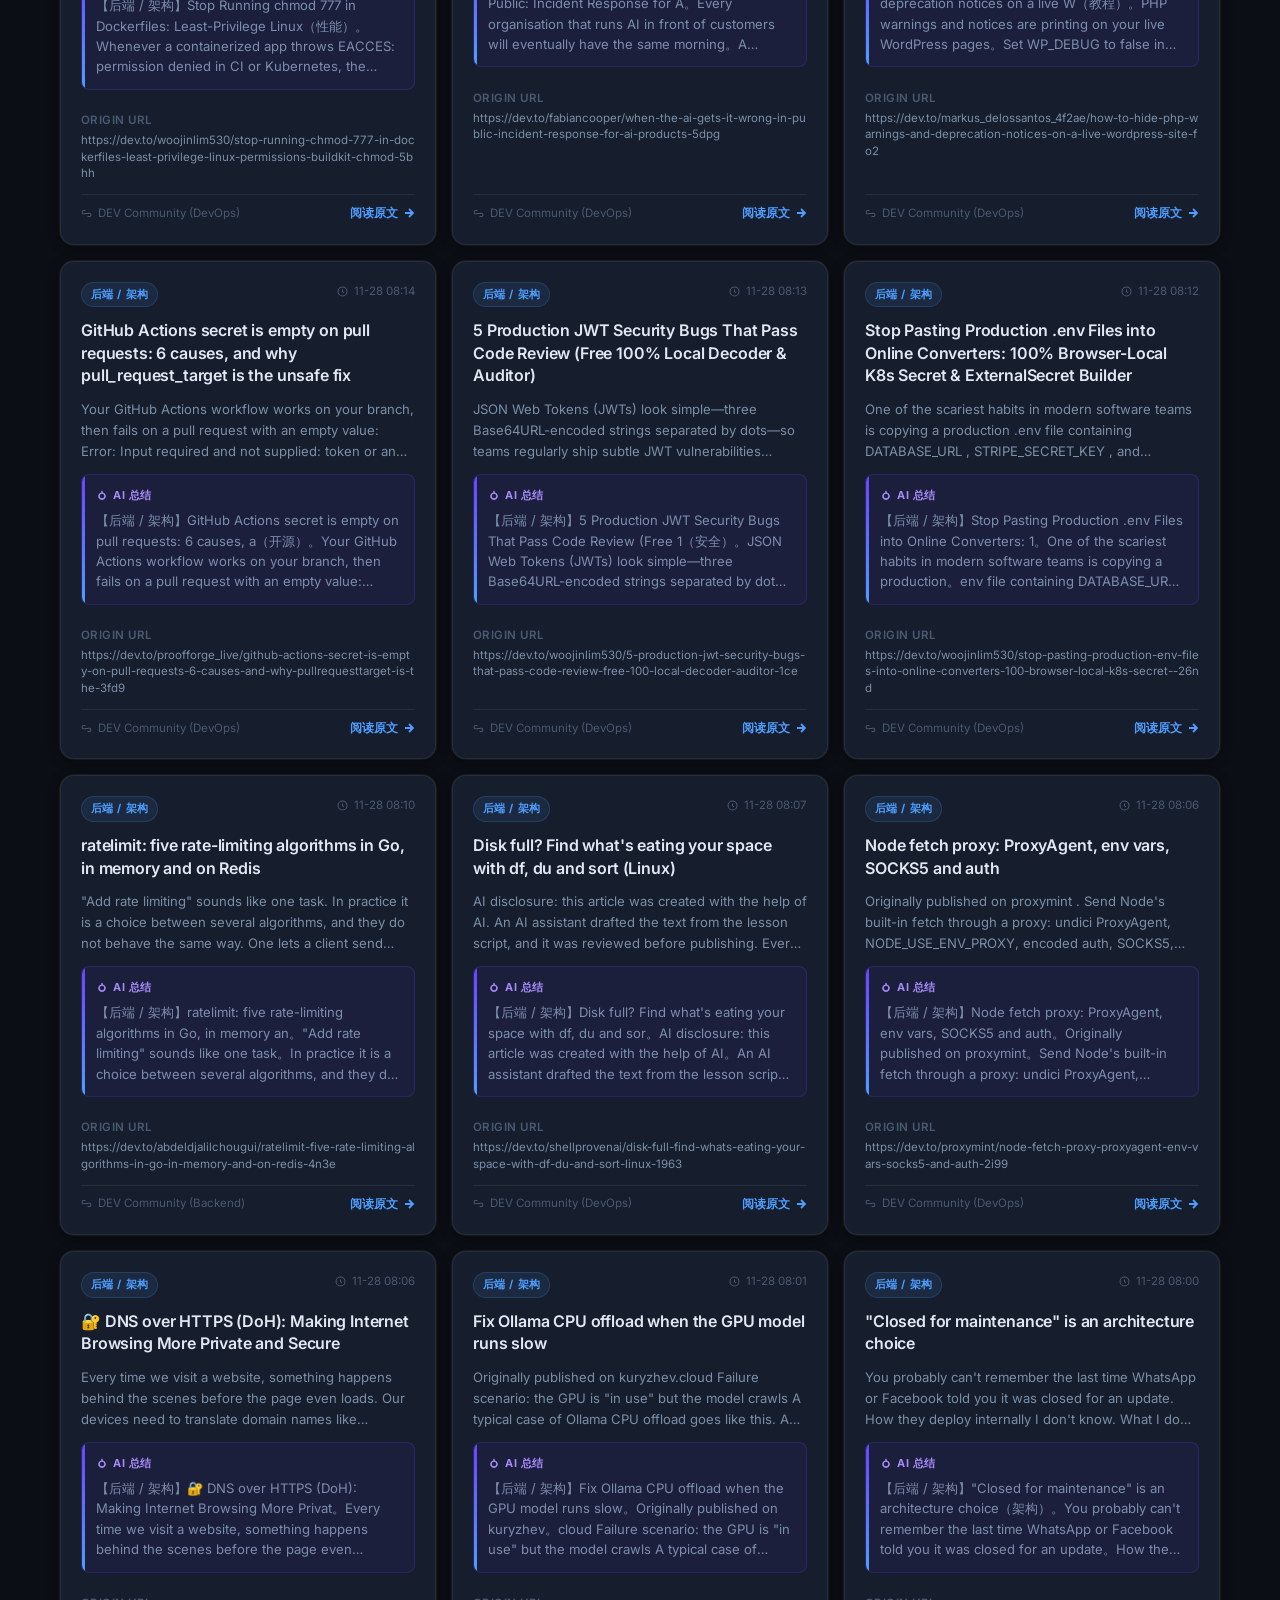
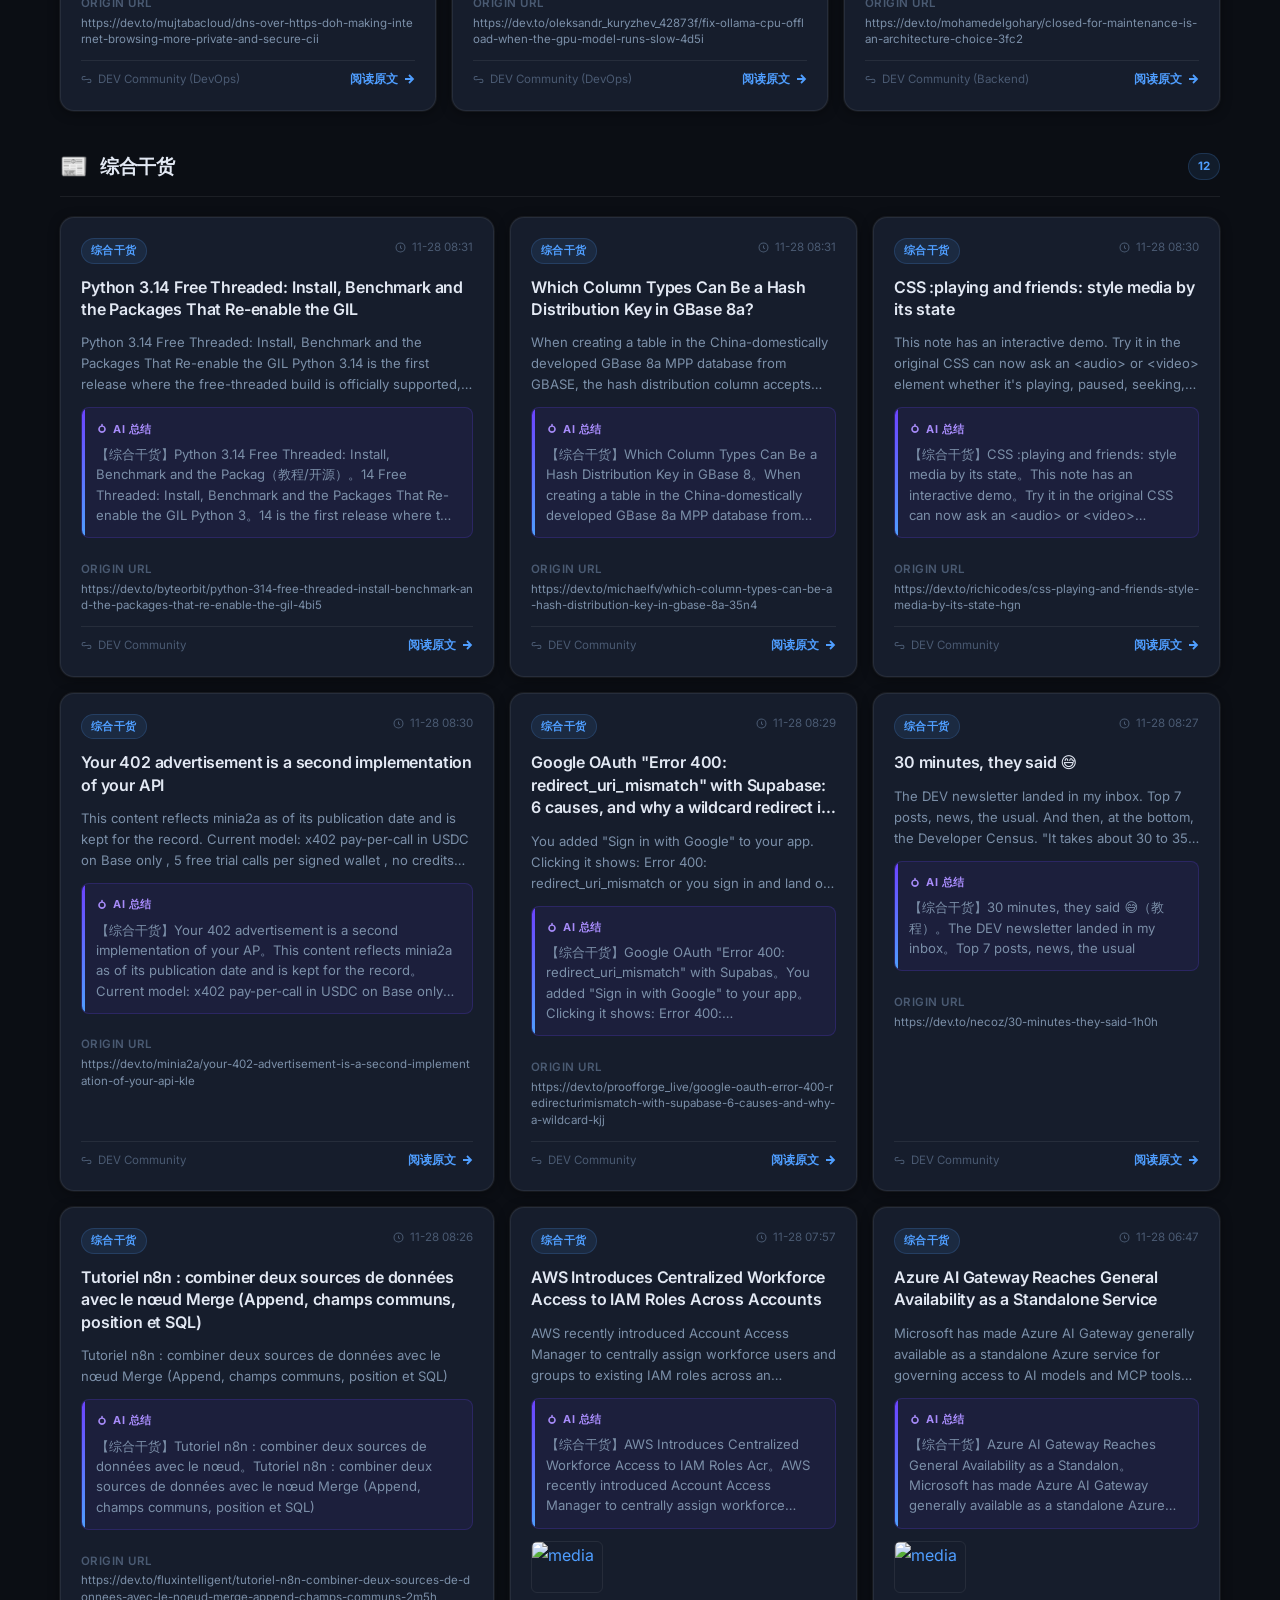
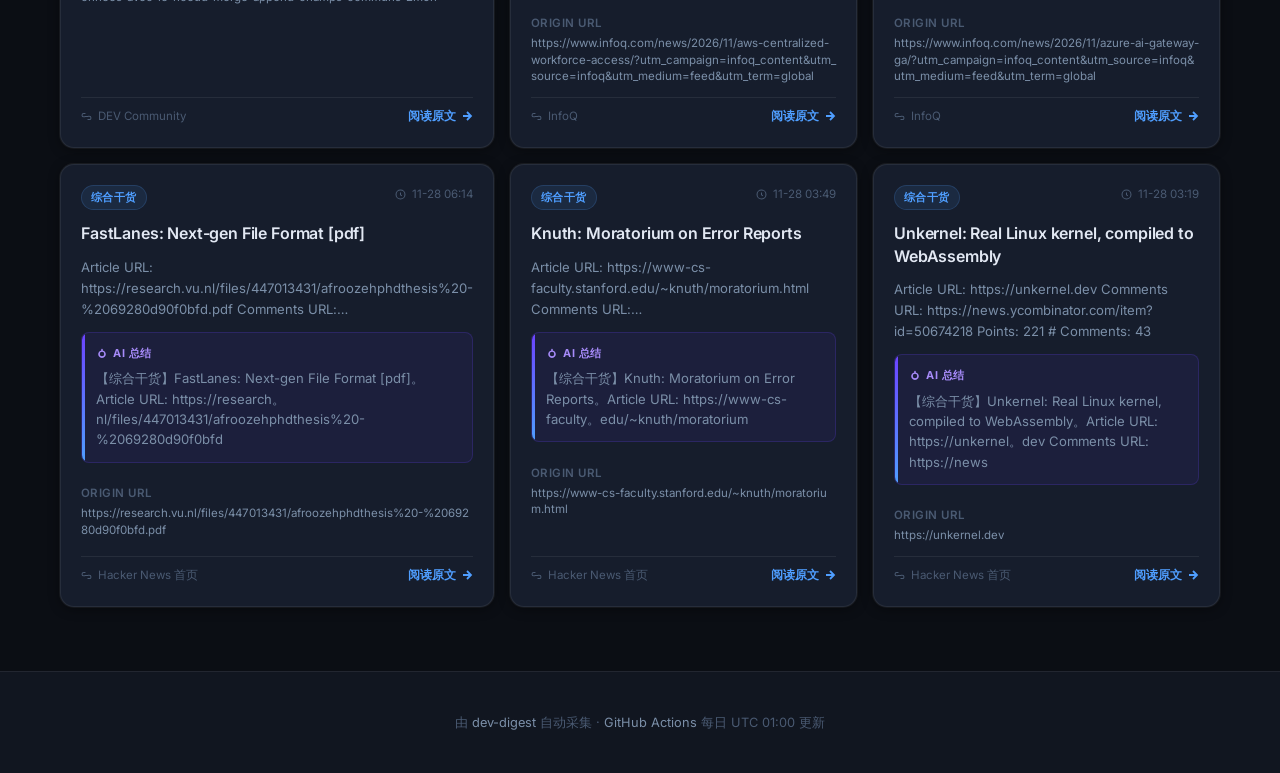
